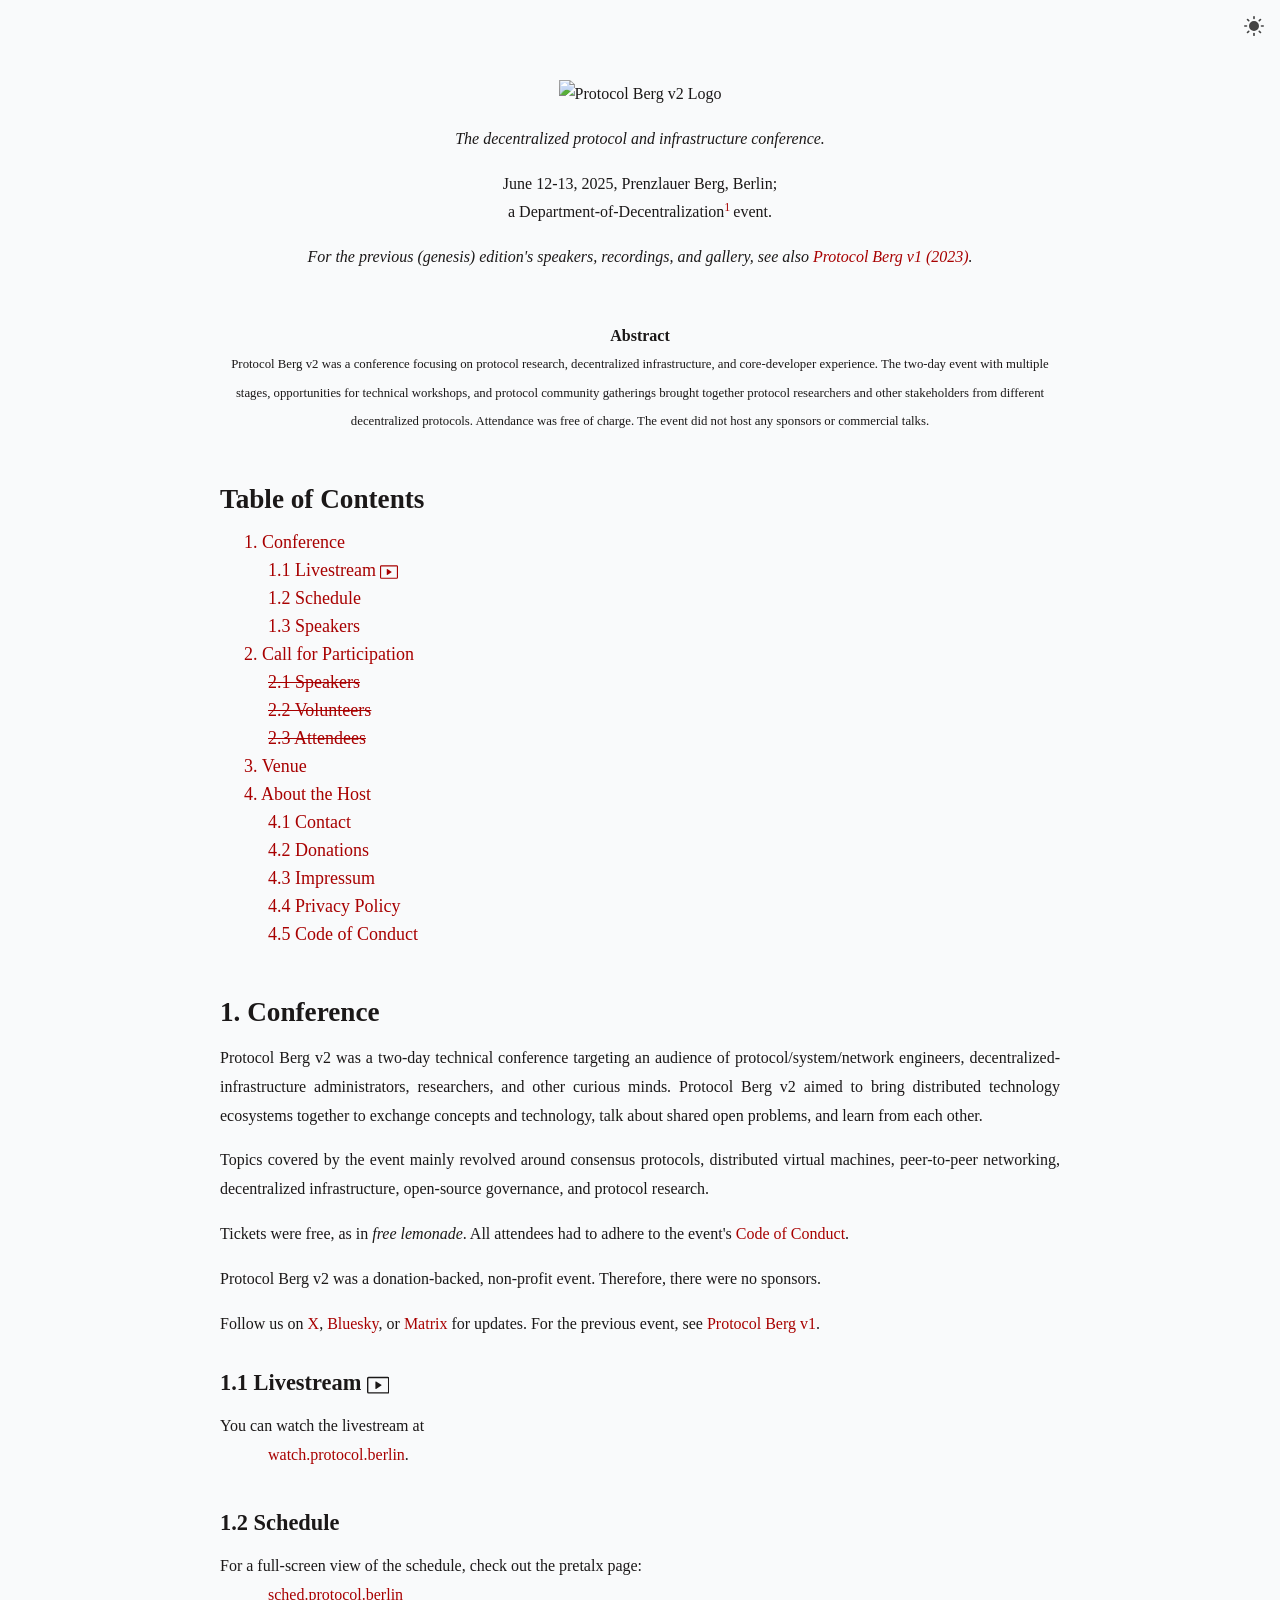
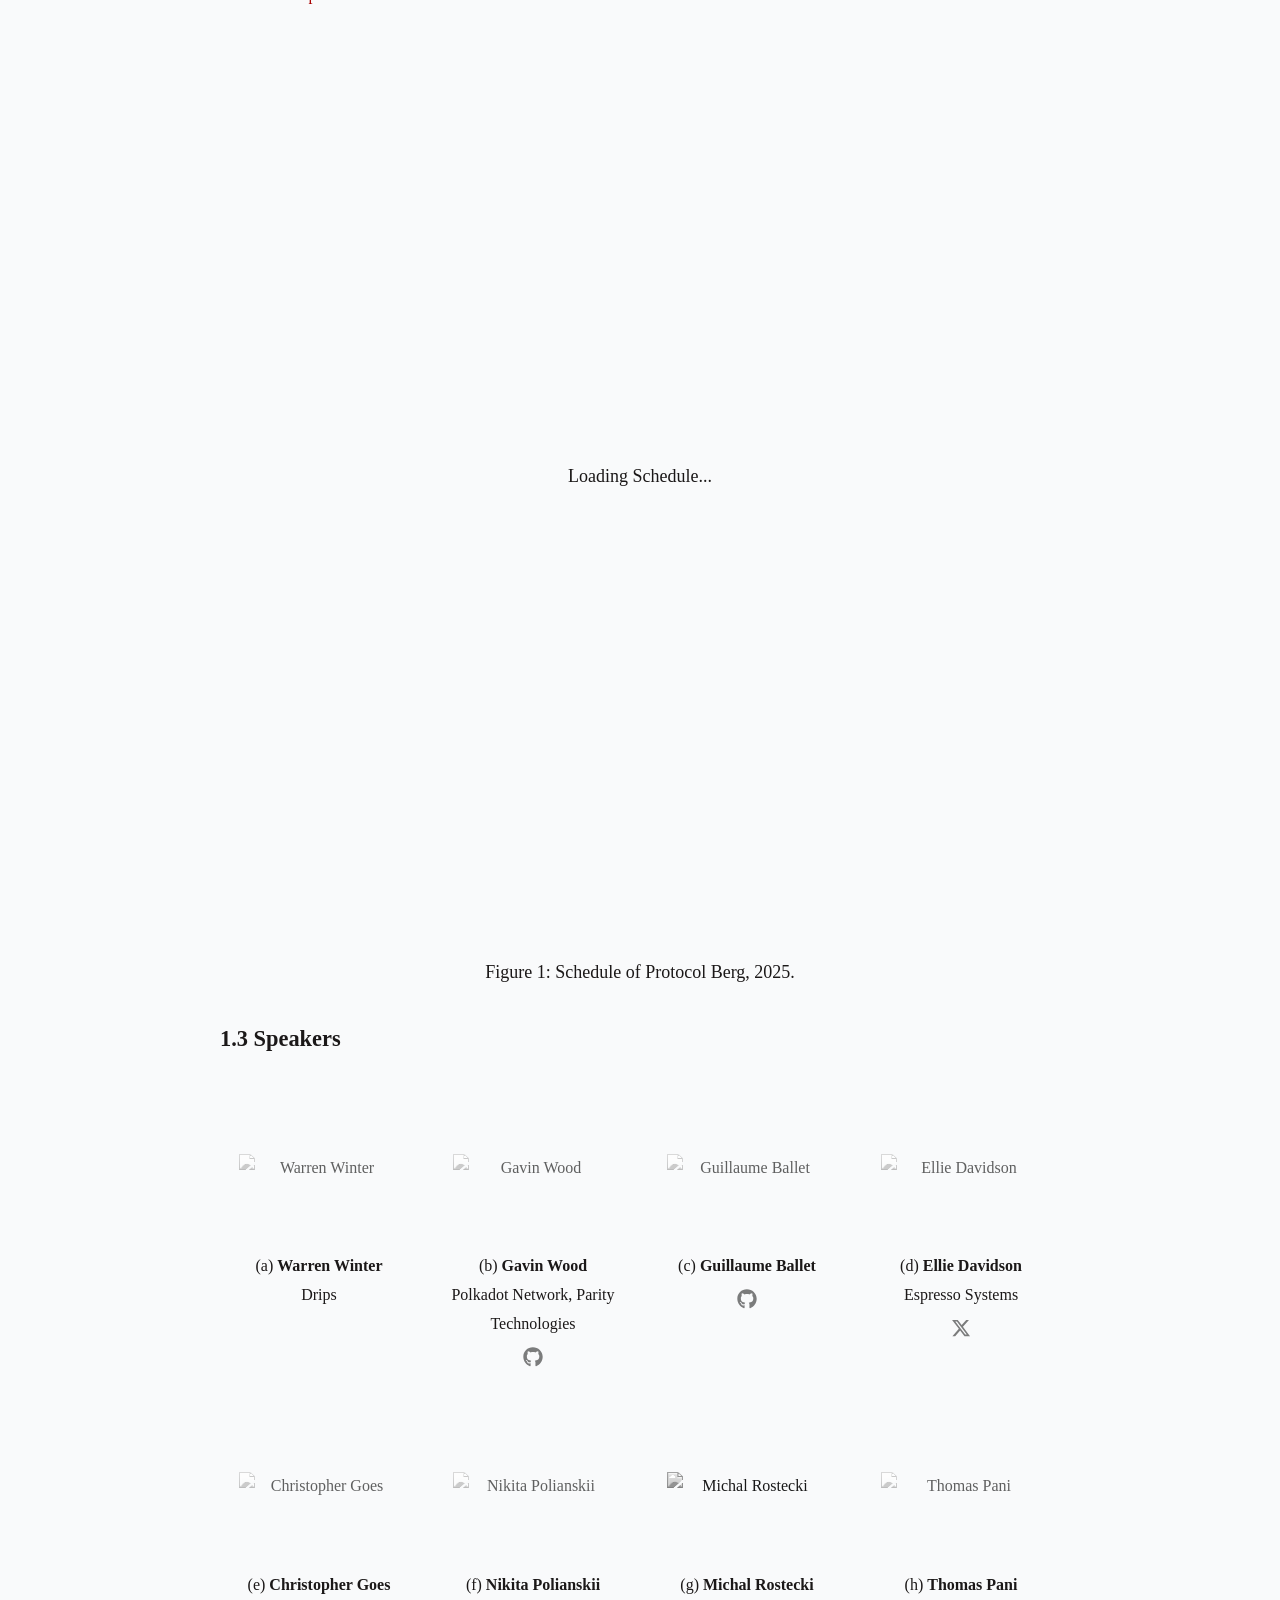
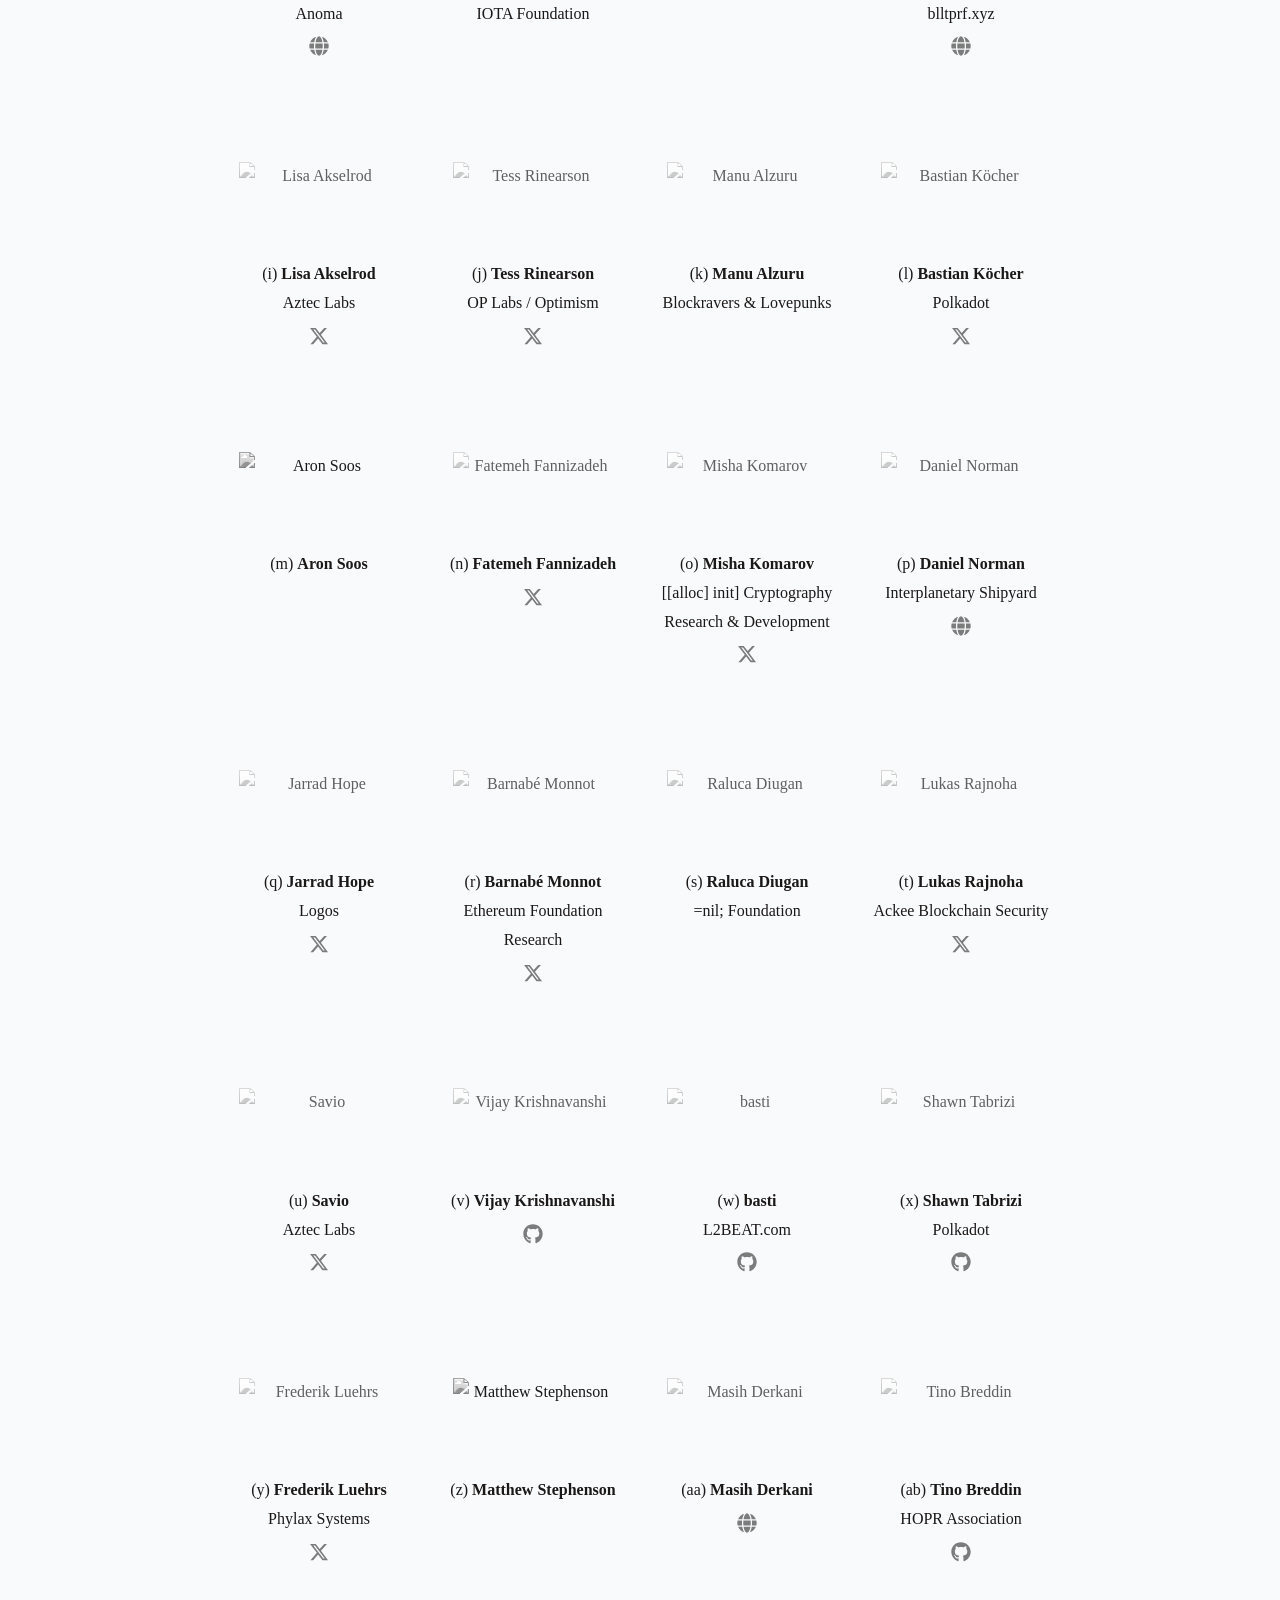
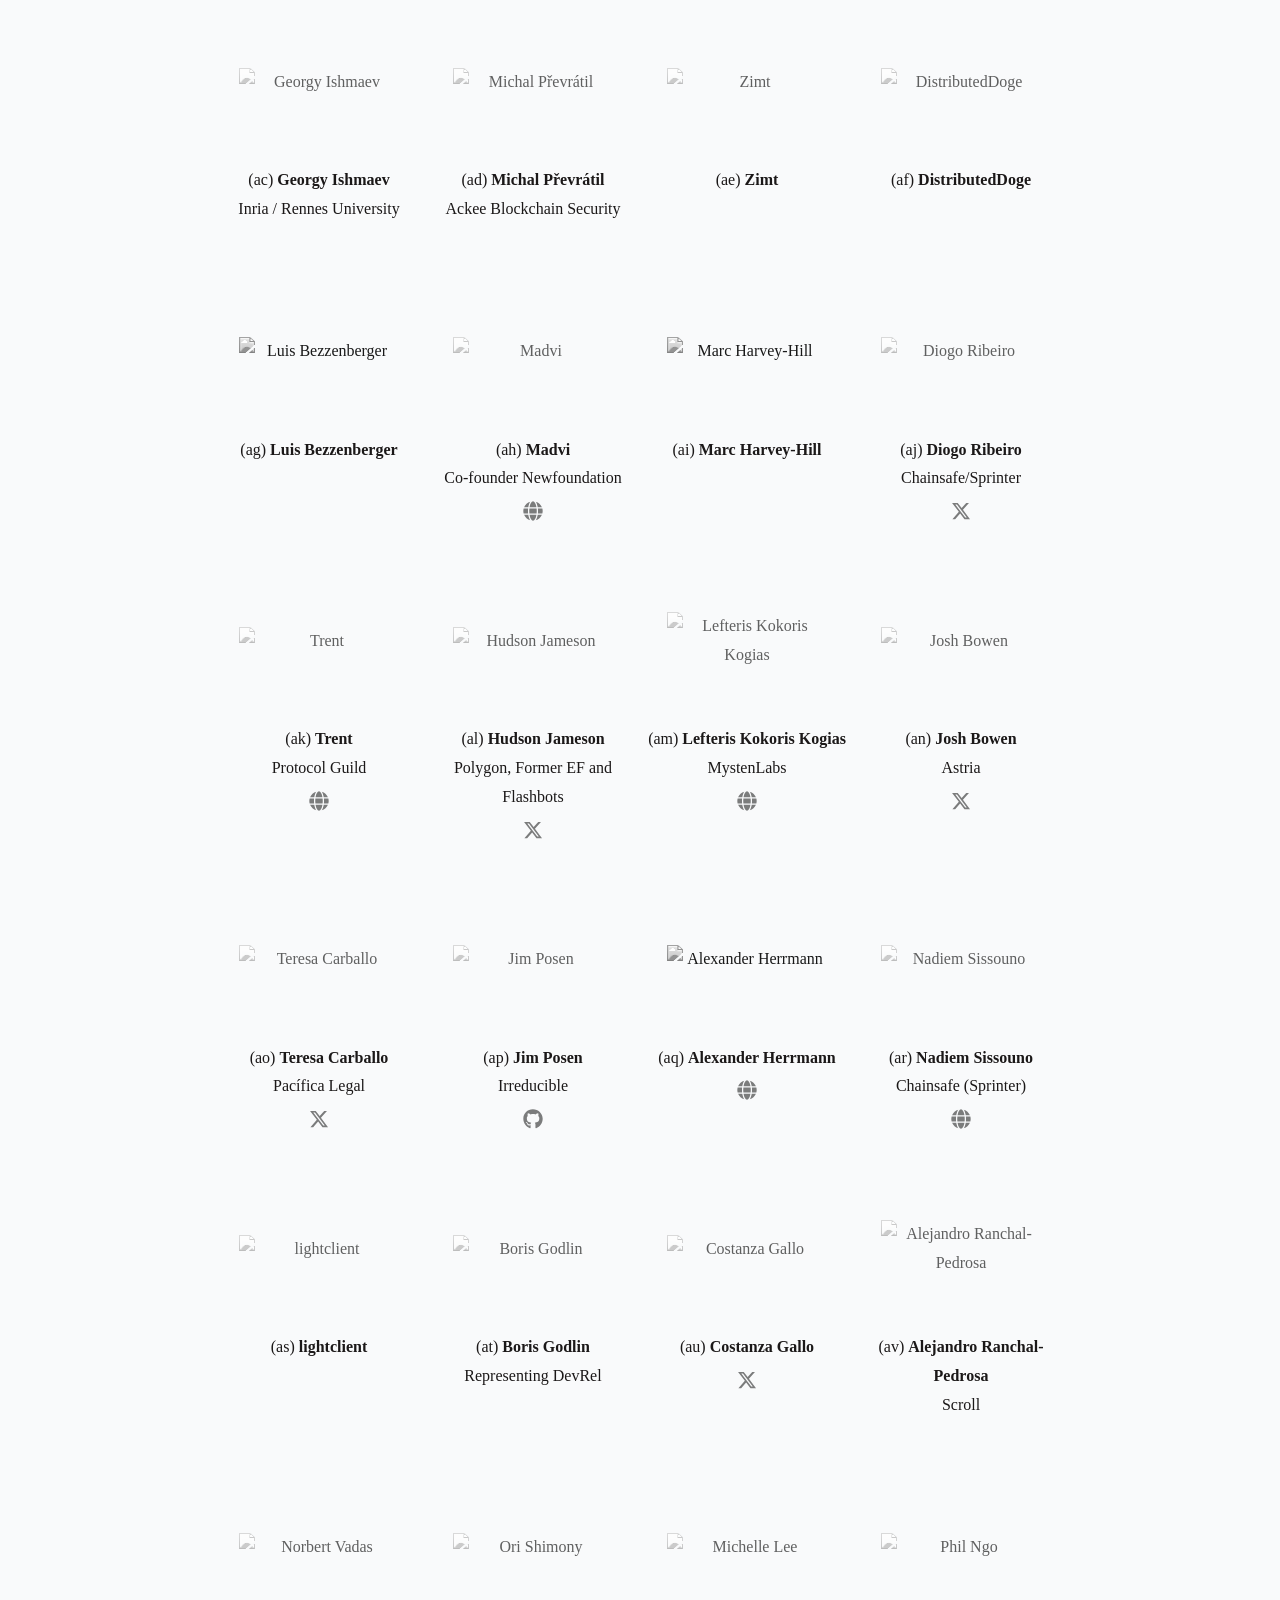
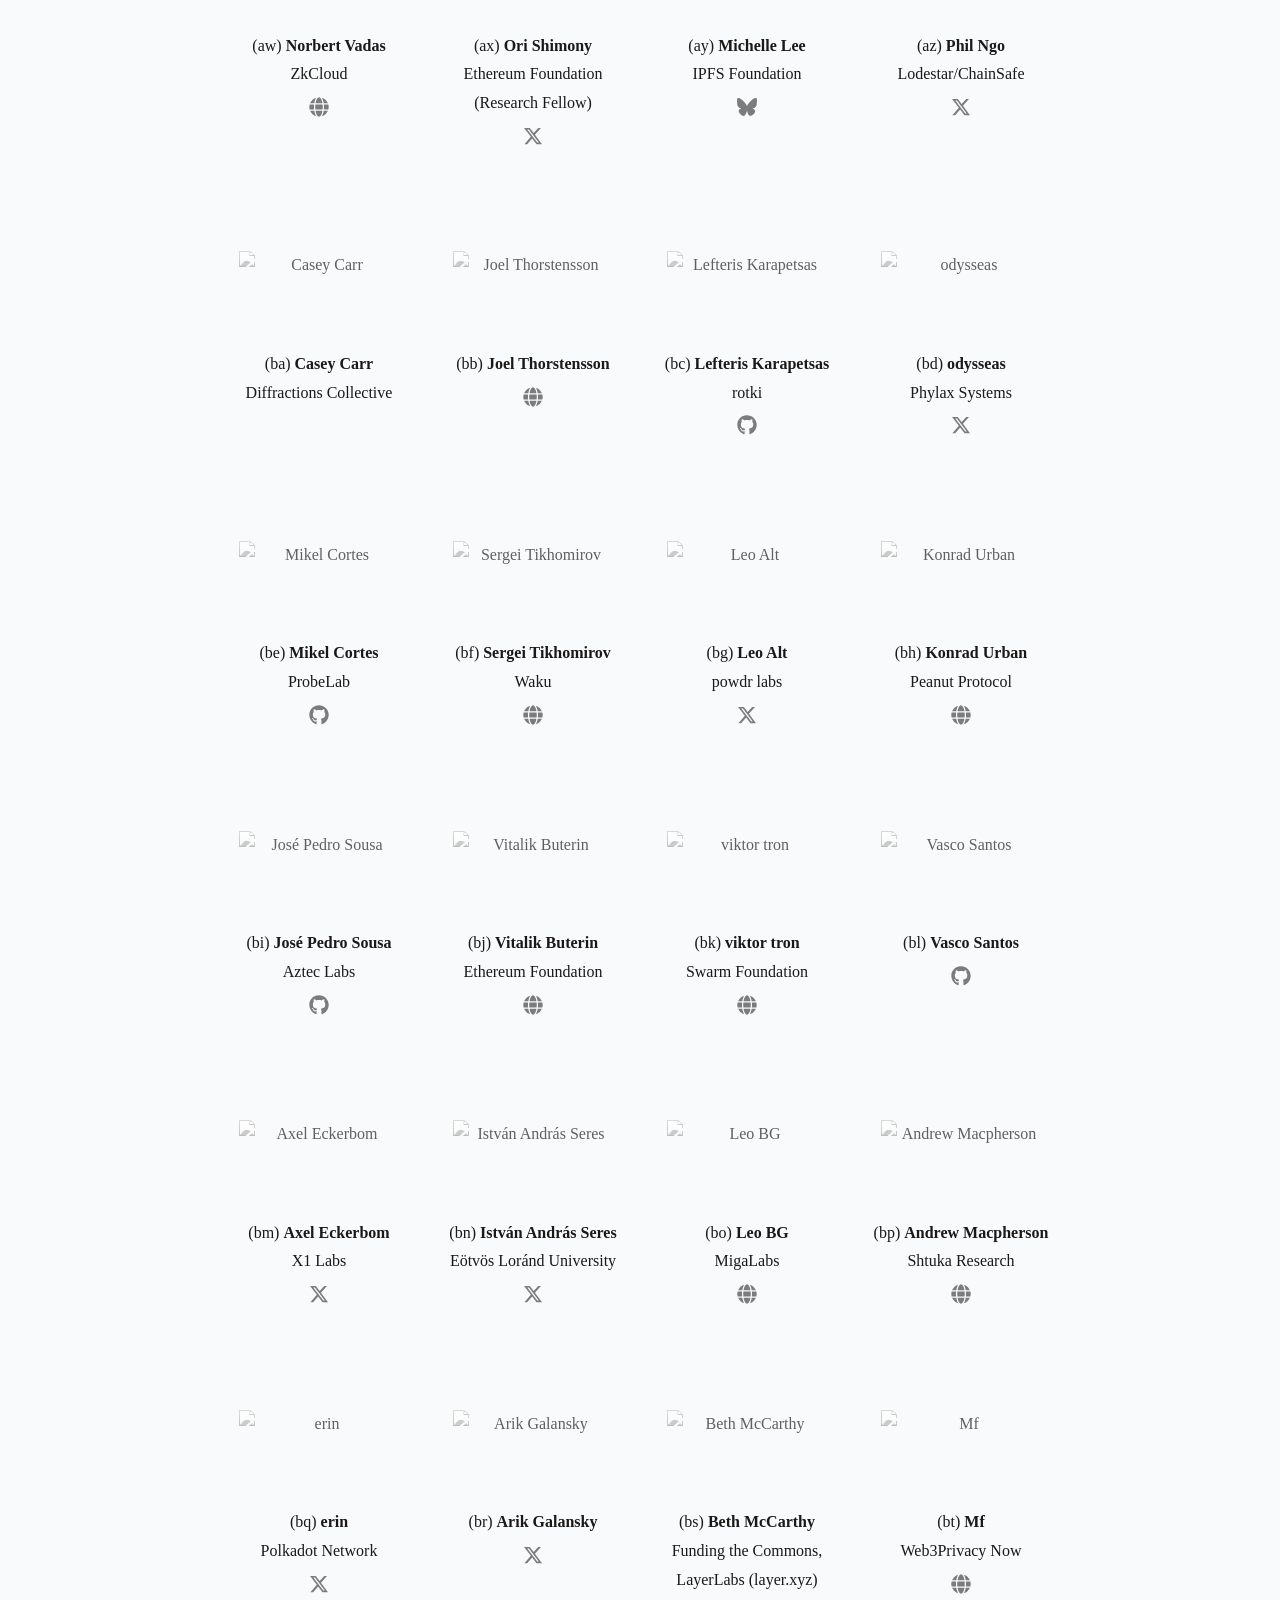
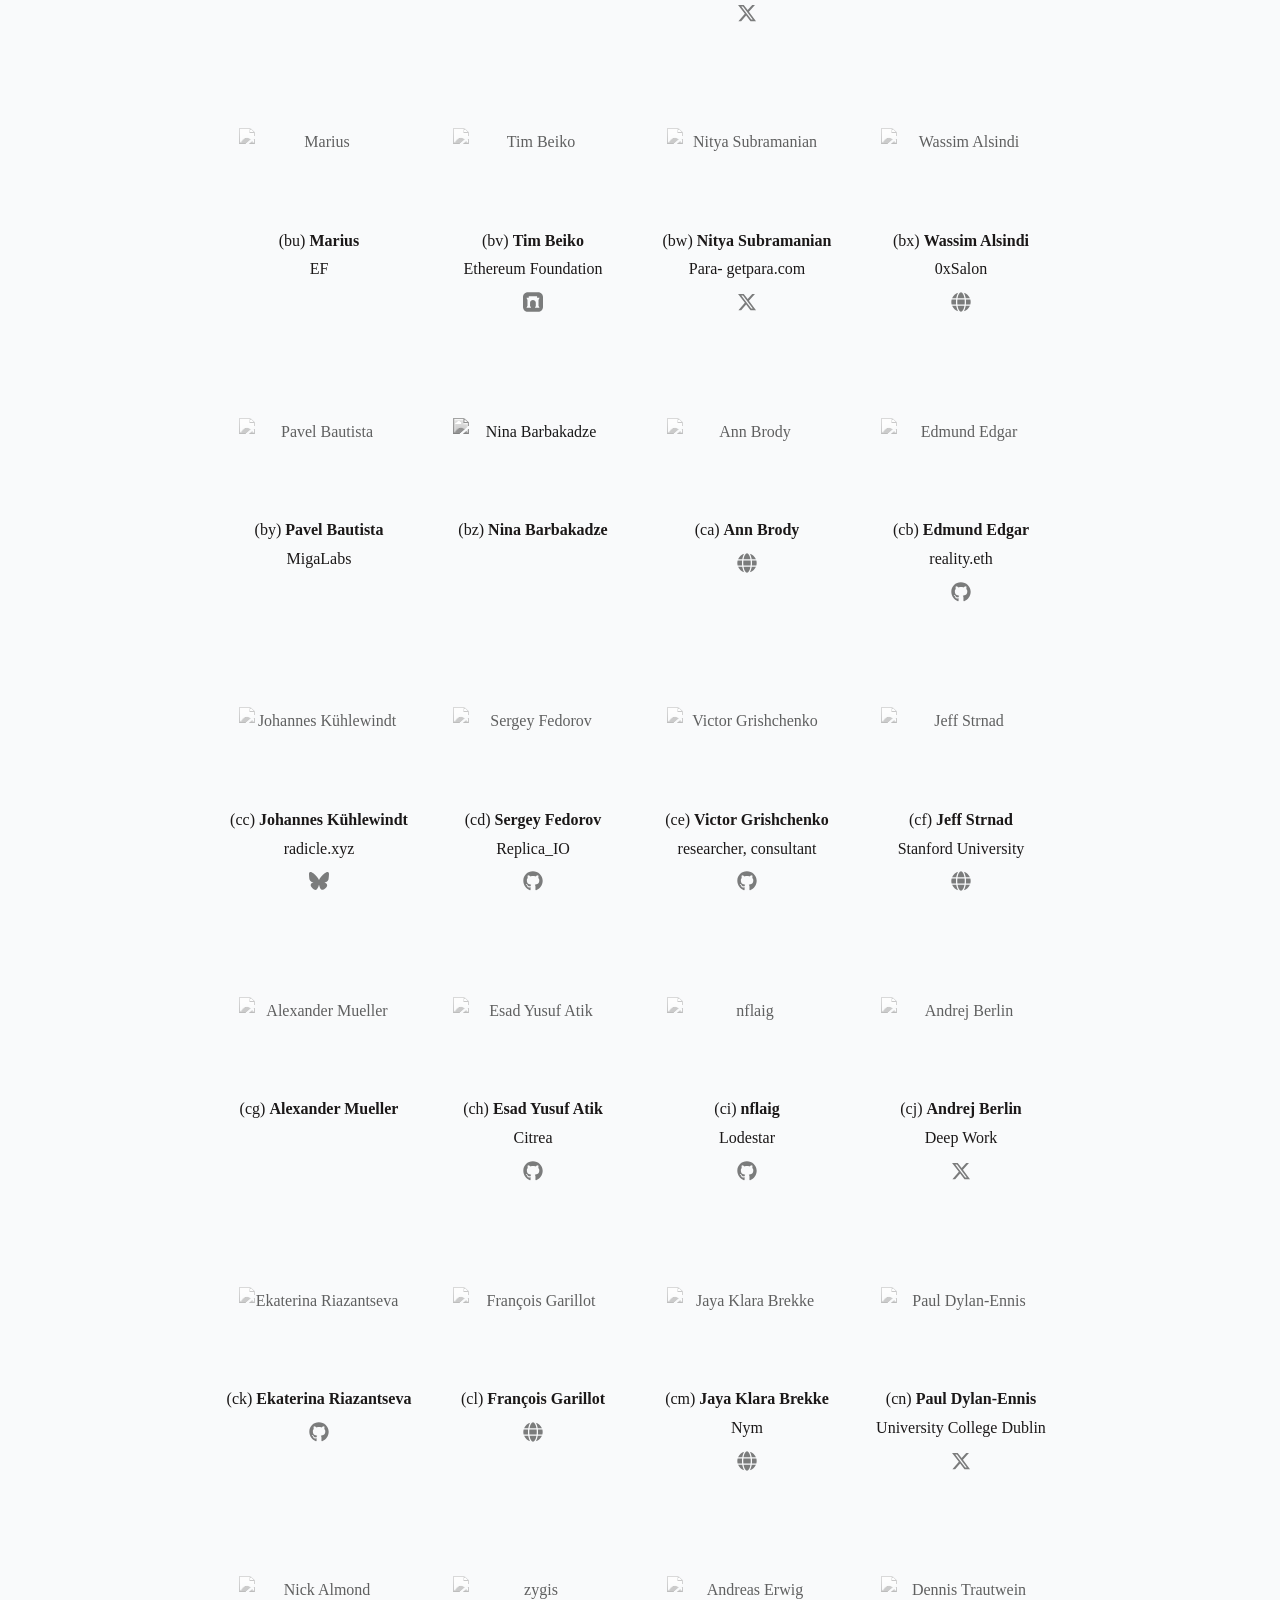
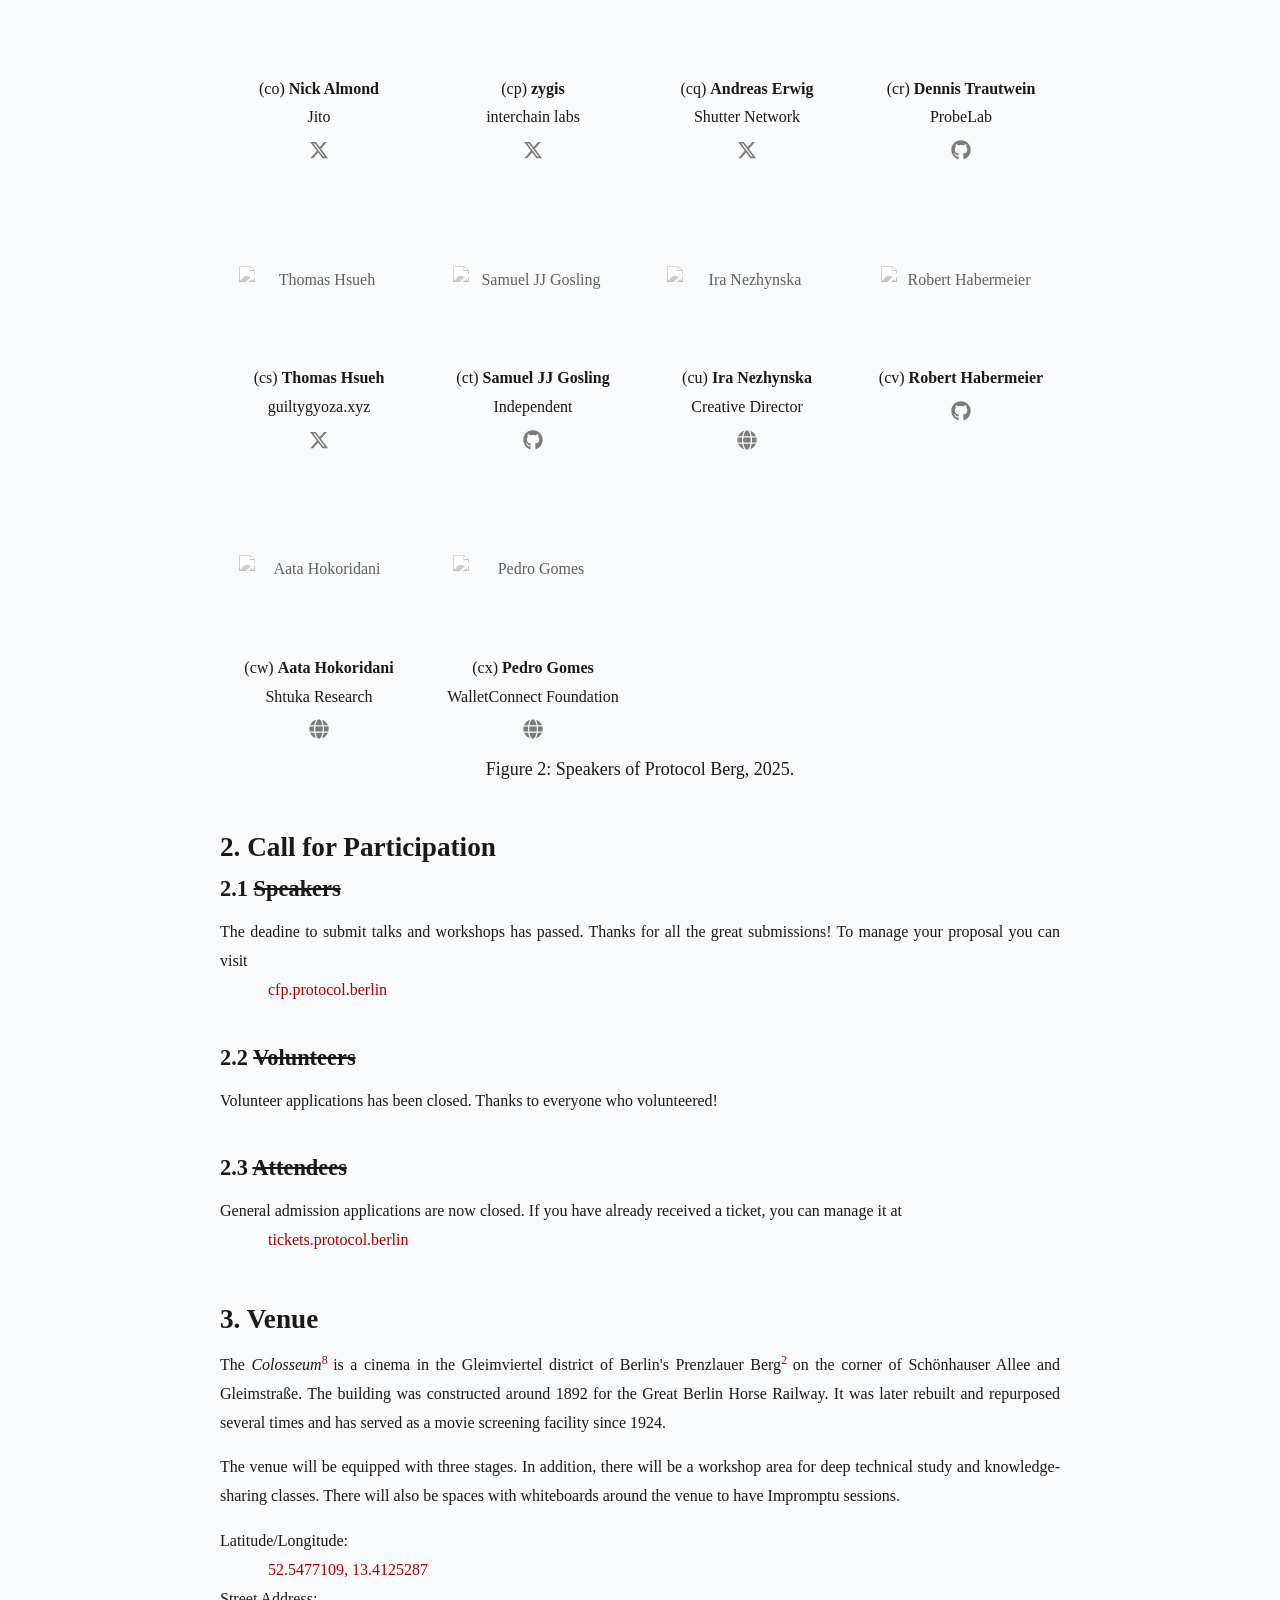
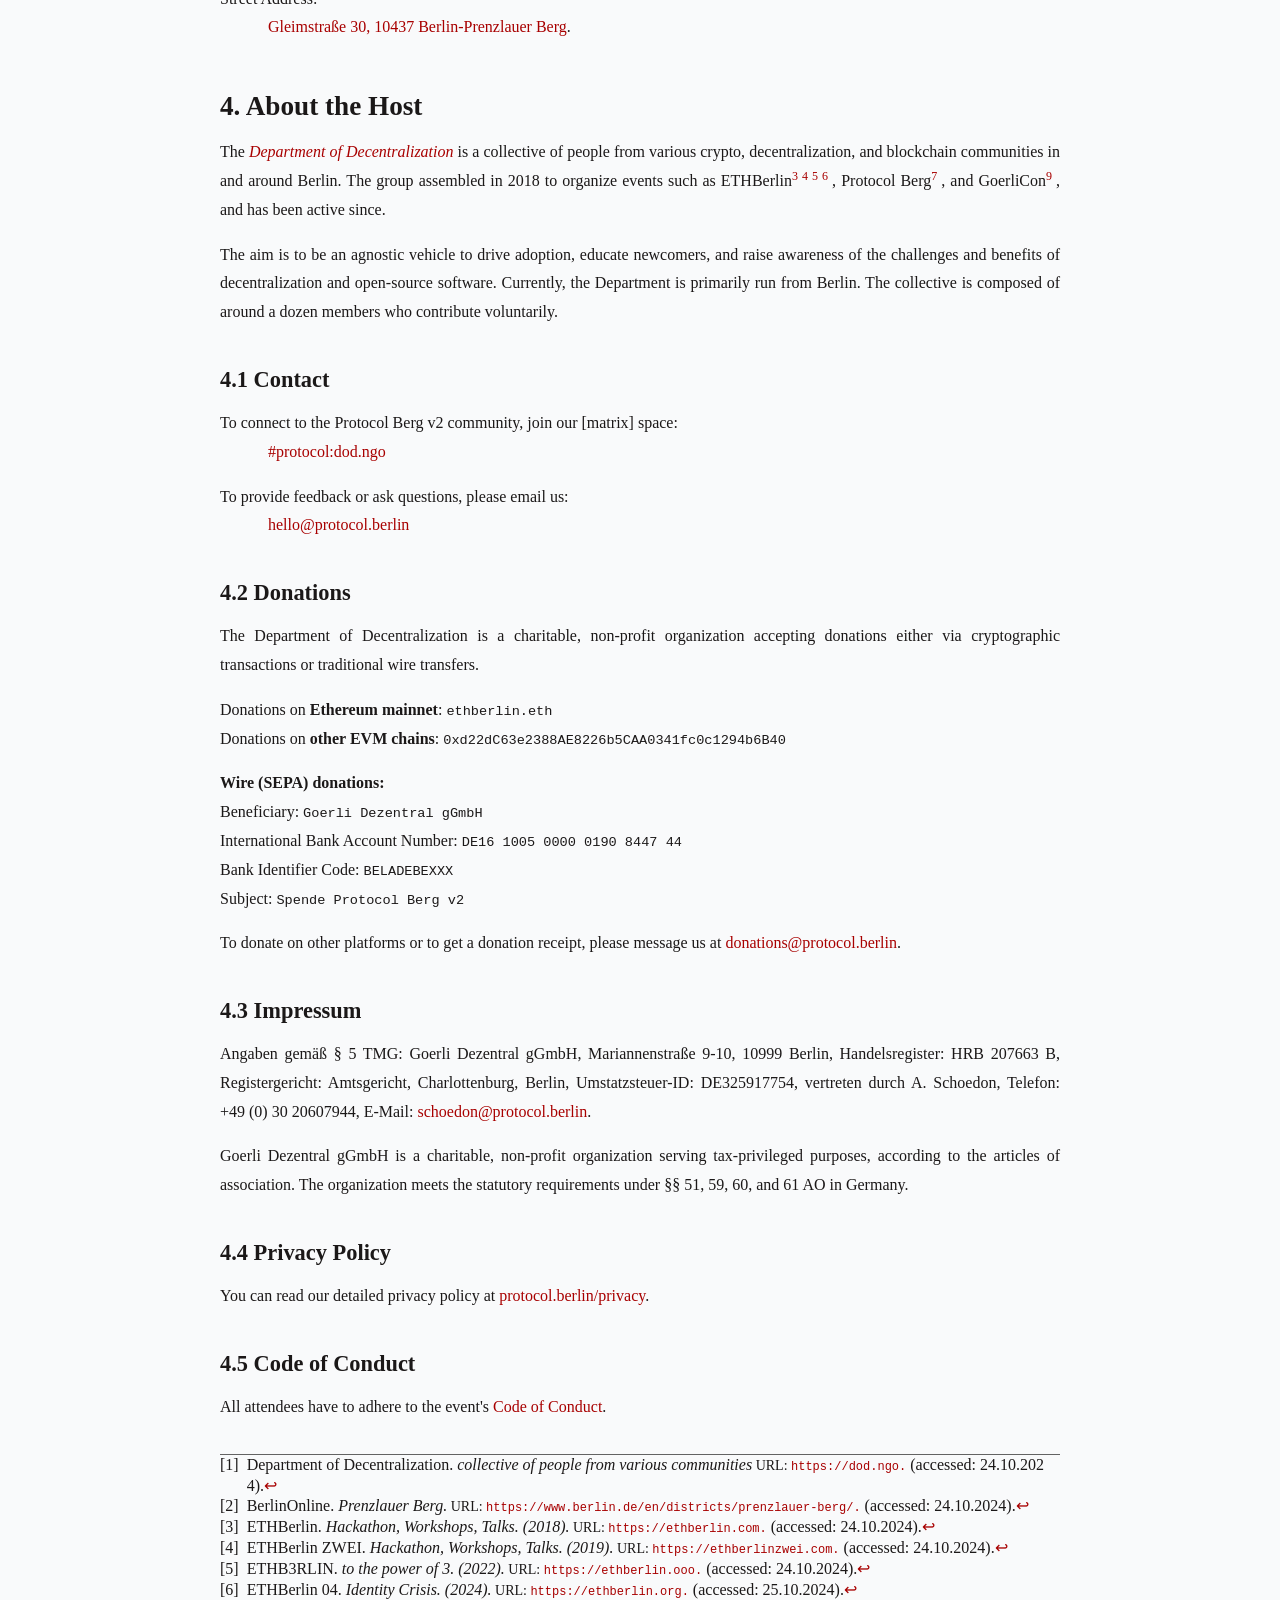
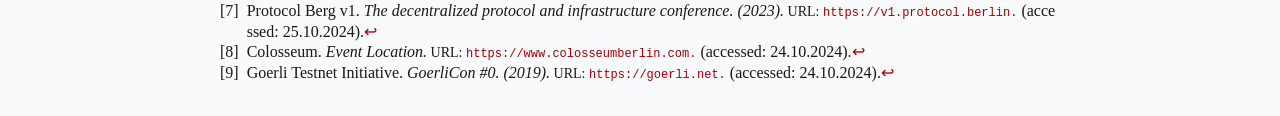
==== index.html @ 1330a0e4 "deploy: 475c8ed98dad83086e355f07fccd6ae58930b095" ====
<!DOCTYPE html><html><head><meta charSet="utf-8"/><meta http-equiv="x-ua-compatible" content="ie=edge"/><meta name="viewport" content="width=device-width, initial-scale=1, shrink-to-fit=no"/><meta name="generator" content="Gatsby 5.7.0"/><meta name="description" content="Protocol Berg is a two-day protocol and research focused technical conference taking place in Prenzlauer Berg, Berlin, on June 12-13, 2025." data-gatsby-head="true"/><meta name="image" content="https://protocol.berlin/protocol-berg-twitter.png?cache-break-2" data-gatsby-head="true"/><meta name="og:title" content="Protocol Berg - Berlin" data-gatsby-head="true"/><meta name="og:url" content="https://protocol.berlin" data-gatsby-head="true"/><meta name="og:description" content="Protocol Berg is a two-day protocol and research focused technical conference taking place in Prenzlauer Berg, Berlin, on June 12-13, 2025." data-gatsby-head="true"/><meta name="og:image" content="https://protocol.berlin/protocol-berg-twitter.png?cache-break-2" data-gatsby-head="true"/><meta name="twitter:site" content="@ETHBerlin" data-gatsby-head="true"/><meta name="twitter:card" content="summary_large_image" data-gatsby-head="true"/><meta name="twitter:creator" content="@ETHBerlin" data-gatsby-head="true"/><style data-href="/styles.b43d1f93b3dfcde48d02.css" data-identity="gatsby-global-css">*,:after,:before{--tw-border-spacing-x:0;--tw-border-spacing-y:0;--tw-translate-x:0;--tw-translate-y:0;--tw-rotate:0;--tw-skew-x:0;--tw-skew-y:0;--tw-scale-x:1;--tw-scale-y:1;--tw-pan-x: ;--tw-pan-y: ;--tw-pinch-zoom: ;--tw-scroll-snap-strictness:proximity;--tw-gradient-from-position: ;--tw-gradient-via-position: ;--tw-gradient-to-position: ;--tw-ordinal: ;--tw-slashed-zero: ;--tw-numeric-figure: ;--tw-numeric-spacing: ;--tw-numeric-fraction: ;--tw-ring-inset: ;--tw-ring-offset-width:0px;--tw-ring-offset-color:#fff;--tw-ring-color:rgba(59,130,246,.5);--tw-ring-offset-shadow:0 0 #0000;--tw-ring-shadow:0 0 #0000;--tw-shadow:0 0 #0000;--tw-shadow-colored:0 0 #0000;--tw-blur: ;--tw-brightness: ;--tw-contrast: ;--tw-grayscale: ;--tw-hue-rotate: ;--tw-invert: ;--tw-saturate: ;--tw-sepia: ;--tw-drop-shadow: ;--tw-backdrop-blur: ;--tw-backdrop-brightness: ;--tw-backdrop-contrast: ;--tw-backdrop-grayscale: ;--tw-backdrop-hue-rotate: ;--tw-backdrop-invert: ;--tw-backdrop-opacity: ;--tw-backdrop-saturate: ;--tw-backdrop-sepia: ;--tw-contain-size: ;--tw-contain-layout: ;--tw-contain-paint: ;--tw-contain-style: }::backdrop{--tw-border-spacing-x:0;--tw-border-spacing-y:0;--tw-translate-x:0;--tw-translate-y:0;--tw-rotate:0;--tw-skew-x:0;--tw-skew-y:0;--tw-scale-x:1;--tw-scale-y:1;--tw-pan-x: ;--tw-pan-y: ;--tw-pinch-zoom: ;--tw-scroll-snap-strictness:proximity;--tw-gradient-from-position: ;--tw-gradient-via-position: ;--tw-gradient-to-position: ;--tw-ordinal: ;--tw-slashed-zero: ;--tw-numeric-figure: ;--tw-numeric-spacing: ;--tw-numeric-fraction: ;--tw-ring-inset: ;--tw-ring-offset-width:0px;--tw-ring-offset-color:#fff;--tw-ring-color:rgba(59,130,246,.5);--tw-ring-offset-shadow:0 0 #0000;--tw-ring-shadow:0 0 #0000;--tw-shadow:0 0 #0000;--tw-shadow-colored:0 0 #0000;--tw-blur: ;--tw-brightness: ;--tw-contrast: ;--tw-grayscale: ;--tw-hue-rotate: ;--tw-invert: ;--tw-saturate: ;--tw-sepia: ;--tw-drop-shadow: ;--tw-backdrop-blur: ;--tw-backdrop-brightness: ;--tw-backdrop-contrast: ;--tw-backdrop-grayscale: ;--tw-backdrop-hue-rotate: ;--tw-backdrop-invert: ;--tw-backdrop-opacity: ;--tw-backdrop-saturate: ;--tw-backdrop-sepia: ;--tw-contain-size: ;--tw-contain-layout: ;--tw-contain-paint: ;--tw-contain-style: }/*
! tailwindcss v3.4.17 | MIT License | https://tailwindcss.com
*/*,:after,:before{border:0 solid #e5e7eb}:after,:before{--tw-content:""}:host,html{-webkit-text-size-adjust:100%;font-feature-settings:normal;-webkit-tap-highlight-color:transparent;font-family:ui-sans-serif,system-ui,sans-serif,Apple Color Emoji,Segoe UI Emoji,Segoe UI Symbol,Noto Color Emoji;font-variation-settings:normal;line-height:1.5;-moz-tab-size:4;-o-tab-size:4;tab-size:4}body{line-height:inherit;margin:0}hr{border-top-width:1px;color:inherit;height:0}abbr:where([title]){-webkit-text-decoration:underline dotted;text-decoration:underline dotted}h1,h2,h3,h4,h5,h6{font-size:inherit;font-weight:inherit}a{color:inherit;text-decoration:inherit}b,strong{font-weight:bolder}code,kbd,pre,samp{font-feature-settings:normal;font-family:ui-monospace,SFMono-Regular,Menlo,Monaco,Consolas,Liberation Mono,Courier New,monospace;font-size:1em;font-variation-settings:normal}small{font-size:80%}sub,sup{font-size:75%;line-height:0;position:relative;vertical-align:baseline}sub{bottom:-.25em}sup{top:-.5em}table{border-color:inherit;text-indent:0}button,input,optgroup,select,textarea{font-feature-settings:inherit;color:inherit;font-family:inherit;font-size:100%;font-variation-settings:inherit;font-weight:inherit;letter-spacing:inherit;line-height:inherit;margin:0;padding:0}button,select{text-transform:none}button,input:where([type=button]),input:where([type=reset]),input:where([type=submit]){-webkit-appearance:button;background-color:transparent;background-image:none}:-moz-focusring{outline:auto}:-moz-ui-invalid{box-shadow:none}progress{vertical-align:baseline}::-webkit-inner-spin-button,::-webkit-outer-spin-button{height:auto}[type=search]{-webkit-appearance:textfield;outline-offset:-2px}::-webkit-search-decoration{-webkit-appearance:none}::-webkit-file-upload-button{-webkit-appearance:button;font:inherit}summary{display:list-item}blockquote,dd,dl,figure,h1,h2,h3,h4,h5,h6,hr,p,pre{margin:0}fieldset{margin:0}fieldset,legend{padding:0}menu,ol,ul{list-style:none;margin:0;padding:0}dialog{padding:0}textarea{resize:vertical}input::-moz-placeholder,textarea::-moz-placeholder{color:#9ca3af;opacity:1}input::placeholder,textarea::placeholder{color:#9ca3af;opacity:1}[role=button],button{cursor:pointer}:disabled{cursor:default}audio,canvas,embed,iframe,img,object,svg,video{display:block;vertical-align:middle}img,video{height:auto;max-width:100%}[hidden]:where(:not([hidden=until-found])){display:none}.fixed{position:fixed}.absolute{position:absolute}.relative{position:relative}.sticky{position:sticky}.bottom-1{bottom:.25rem}.left-0{left:0}.right-0{right:0}.right-1{right:.25rem}.right-4{right:1rem}.top-0{top:0}.top-4{top:1rem}.z-10{z-index:10}.z-20{z-index:20}.z-40{z-index:40}.mx-2{margin-left:.5rem;margin-right:.5rem}.mx-auto{margin-left:auto;margin-right:auto}.my-12{margin-bottom:3rem;margin-top:3rem}.my-24{margin-bottom:6rem;margin-top:6rem}.mb-2{margin-bottom:.5rem}.mb-4{margin-bottom:1rem}.ml-12{margin-left:3rem}.mr-2{margin-right:.5rem}.mt-1{margin-top:.25rem}.mt-2{margin-top:.5rem}.mt-4{margin-top:1rem}.mt-6{margin-top:1.5rem}.mt-8{margin-top:2rem}.box-border{box-sizing:border-box}.line-clamp-2{-webkit-box-orient:vertical;-webkit-line-clamp:2;display:-webkit-box;overflow:hidden}.inline-block{display:inline-block}.flex{display:flex}.grid{display:grid}.h-40{height:10rem}.h-5{height:1.25rem}.h-\[900px\]{height:900px}.h-auto{height:auto}.h-full{height:100%}.max-h-\[250px\]{max-height:250px}.max-h-\[900px\]{max-height:900px}.max-h-full{max-height:100%}.max-h-screen{max-height:100vh}.w-40{width:10rem}.w-48{width:12rem}.w-5{width:1.25rem}.w-full{width:100%}.min-w-\[250px\]{min-width:250px}.max-w-\[600px\]{max-width:600px}.max-w-full{max-width:100%}.max-w-xs{max-width:20rem}@keyframes bounce{0%,to{animation-timing-function:cubic-bezier(.8,0,1,1);transform:translateY(-25%)}50%{animation-timing-function:cubic-bezier(0,0,.2,1);transform:none}}.animate-bounce{animation:bounce 1s infinite}@keyframes ping{75%,to{opacity:0;transform:scale(2)}}.animate-ping{animation:ping 1s cubic-bezier(0,0,.2,1) infinite}.cursor-pointer{cursor:pointer}.list-decimal{list-style-type:decimal}.list-disc{list-style-type:disc}.grid-cols-2{grid-template-columns:repeat(2,minmax(0,1fr))}.flex-row{flex-direction:row}.flex-col{flex-direction:column}.flex-wrap{flex-wrap:wrap}.items-start{align-items:flex-start}.items-end{align-items:flex-end}.items-center{align-items:center}.justify-center{justify-content:center}.justify-between{justify-content:space-between}.gap-1{gap:.25rem}.gap-4{gap:1rem}.space-y-2>:not([hidden])~:not([hidden]){--tw-space-y-reverse:0;margin-bottom:calc(.5rem*var(--tw-space-y-reverse));margin-top:calc(.5rem*(1 - var(--tw-space-y-reverse)))}.overflow-auto{overflow:auto}.overflow-clip{overflow:clip}.break-all{word-break:break-all}.rounded{border-radius:.25rem}.rounded-md{border-radius:.375rem}.border{border-width:1px}.border-b{border-bottom-width:1px}.border-b-2{border-bottom-width:2px}.border-gray-100{--tw-border-opacity:1;border-color:rgb(243 244 246/var(--tw-border-opacity,1))}.border-gray-300{--tw-border-opacity:1;border-color:rgb(209 213 219/var(--tw-border-opacity,1))}.border-gray-700{--tw-border-opacity:1;border-color:rgb(55 65 81/var(--tw-border-opacity,1))}.border-red-400{--tw-border-opacity:1;border-color:rgb(248 113 113/var(--tw-border-opacity,1))}.bg-\[\#b3e2cd\]{--tw-bg-opacity:1;background-color:rgb(179 226 205/var(--tw-bg-opacity,1))}.bg-\[\#cbd5e8\]{--tw-bg-opacity:1;background-color:rgb(203 213 232/var(--tw-bg-opacity,1))}.bg-\[\#e0e0e0\]{--tw-bg-opacity:1;background-color:rgb(224 224 224/var(--tw-bg-opacity,1))}.bg-\[\#e6f5c9\]{--tw-bg-opacity:1;background-color:rgb(230 245 201/var(--tw-bg-opacity,1))}.bg-\[\#f4cae4\]{--tw-bg-opacity:1;background-color:rgb(244 202 228/var(--tw-bg-opacity,1))}.bg-\[\#fdcdac\]{--tw-bg-opacity:1;background-color:rgb(253 205 172/var(--tw-bg-opacity,1))}.bg-\[\#fff2ae\]{--tw-bg-opacity:1;background-color:rgb(255 242 174/var(--tw-bg-opacity,1))}.bg-\[hsl\(0\2c 0\%\2c 10\%\)\]{--tw-bg-opacity:1;background-color:hsl(0 0% 10%/var(--tw-bg-opacity,1))}.bg-\[hsl\(0\2c 0\%\2c 30\%\)\]{--tw-bg-opacity:1;background-color:hsl(0 0% 30%/var(--tw-bg-opacity,1))}.bg-gray-100{--tw-bg-opacity:1;background-color:rgb(243 244 246/var(--tw-bg-opacity,1))}.bg-gray-200{--tw-bg-opacity:1;background-color:rgb(229 231 235/var(--tw-bg-opacity,1))}.bg-gray-700{--tw-bg-opacity:1;background-color:rgb(55 65 81/var(--tw-bg-opacity,1))}.bg-red-400{--tw-bg-opacity:1;background-color:rgb(248 113 113/var(--tw-bg-opacity,1))}.bg-red-800{--tw-bg-opacity:1;background-color:rgb(153 27 27/var(--tw-bg-opacity,1))}.bg-sky-300{--tw-bg-opacity:1;background-color:rgb(125 211 252/var(--tw-bg-opacity,1))}.bg-slate-100{--tw-bg-opacity:1;background-color:rgb(241 245 249/var(--tw-bg-opacity,1))}.object-contain{-o-object-fit:contain;object-fit:contain}.p-8{padding:2rem}.px-1{padding-left:.25rem;padding-right:.25rem}.px-2{padding-left:.5rem;padding-right:.5rem}.px-3{padding-left:.75rem;padding-right:.75rem}.px-4{padding-left:1rem;padding-right:1rem}.py-1{padding-bottom:.25rem;padding-top:.25rem}.py-2{padding-bottom:.5rem;padding-top:.5rem}.py-4{padding-bottom:1rem;padding-top:1rem}.py-8{padding-bottom:2rem;padding-top:2rem}.pl-6{padding-left:1.5rem}.pt-1{padding-top:.25rem}.text-center{text-align:center}.text-justify{text-align:justify}.font-mono{font-family:ui-monospace,SFMono-Regular,Menlo,Monaco,Consolas,Liberation Mono,Courier New,monospace}.text-\[0\.45rem\]{font-size:.45rem}.text-\[0\.6rem\]{font-size:.6rem}.text-\[0\.75rem\]{font-size:.75rem}.text-\[0\.7rem\]{font-size:.7rem}.text-\[0\.85rem\]{font-size:.85rem}.text-base{font-size:1rem;line-height:1.5rem}.text-lg{font-size:1.125rem;line-height:1.75rem}.text-sm{font-size:.875rem;line-height:1.25rem}.text-xs{font-size:.75rem;line-height:1rem}.font-bold{font-weight:700}.italic{font-style:italic}.leading-4{line-height:1rem}.leading-5{line-height:1.25rem}.text-black{--tw-text-opacity:1;color:rgb(0 0 0/var(--tw-text-opacity,1))}.text-blue-800{--tw-text-opacity:1;color:rgb(30 64 175/var(--tw-text-opacity,1))}.text-gray-200{--tw-text-opacity:1;color:rgb(229 231 235/var(--tw-text-opacity,1))}.text-gray-300{--tw-text-opacity:1;color:rgb(209 213 219/var(--tw-text-opacity,1))}.text-gray-700{--tw-text-opacity:1;color:rgb(55 65 81/var(--tw-text-opacity,1))}.text-gray-800{--tw-text-opacity:1;color:rgb(31 41 55/var(--tw-text-opacity,1))}.text-gray-900{--tw-text-opacity:1;color:rgb(17 24 39/var(--tw-text-opacity,1))}.text-green-800{--tw-text-opacity:1;color:rgb(22 101 52/var(--tw-text-opacity,1))}.text-orange-800{--tw-text-opacity:1;color:rgb(154 52 18/var(--tw-text-opacity,1))}.text-purple-800{--tw-text-opacity:1;color:rgb(107 33 168/var(--tw-text-opacity,1))}.text-red-400{--tw-text-opacity:1;color:rgb(248 113 113/var(--tw-text-opacity,1))}.text-teal-800{--tw-text-opacity:1;color:rgb(17 94 89/var(--tw-text-opacity,1))}.text-white{--tw-text-opacity:1;color:rgb(255 255 255/var(--tw-text-opacity,1))}.text-yellow-800{--tw-text-opacity:1;color:rgb(133 77 14/var(--tw-text-opacity,1))}.opacity-50{opacity:.5}.opacity-60{opacity:.6}.opacity-70{opacity:.7}.shadow-lg{--tw-shadow:0 10px 15px -3px rgba(0,0,0,.1),0 4px 6px -4px rgba(0,0,0,.1);--tw-shadow-colored:0 10px 15px -3px var(--tw-shadow-color),0 4px 6px -4px var(--tw-shadow-color)}.shadow-lg,.shadow-md{box-shadow:var(--tw-ring-offset-shadow,0 0 #0000),var(--tw-ring-shadow,0 0 #0000),var(--tw-shadow)}.shadow-md{--tw-shadow:0 4px 6px -1px rgba(0,0,0,.1),0 2px 4px -2px rgba(0,0,0,.1);--tw-shadow-colored:0 4px 6px -1px var(--tw-shadow-color),0 2px 4px -2px var(--tw-shadow-color)}.brightness-125{--tw-brightness:brightness(1.25)}.brightness-125,.contrast-100{filter:var(--tw-blur) var(--tw-brightness) var(--tw-contrast) var(--tw-grayscale) var(--tw-hue-rotate) var(--tw-invert) var(--tw-saturate) var(--tw-sepia) var(--tw-drop-shadow)}.contrast-100{--tw-contrast:contrast(1)}.grayscale{--tw-grayscale:grayscale(100%)}.grayscale,.invert{filter:var(--tw-blur) var(--tw-brightness) var(--tw-contrast) var(--tw-grayscale) var(--tw-hue-rotate) var(--tw-invert) var(--tw-saturate) var(--tw-sepia) var(--tw-drop-shadow)}.invert{--tw-invert:invert(100%)}.filter{filter:var(--tw-blur) var(--tw-brightness) var(--tw-contrast) var(--tw-grayscale) var(--tw-hue-rotate) var(--tw-invert) var(--tw-saturate) var(--tw-sepia) var(--tw-drop-shadow)}.transition-all{transition-duration:.15s;transition-property:all;transition-timing-function:cubic-bezier(.4,0,.2,1)}.duration-200{transition-duration:.2s}.ease-in-out{transition-timing-function:cubic-bezier(.4,0,.2,1)}body{max-width:55rem!important}.hover\:bg-gray-300:hover{--tw-bg-opacity:1;background-color:rgb(209 213 219/var(--tw-bg-opacity,1))}.hover\:bg-gray-600:hover{--tw-bg-opacity:1;background-color:rgb(75 85 99/var(--tw-bg-opacity,1))}.hover\:bg-red-700:hover{--tw-bg-opacity:1;background-color:rgb(185 28 28/var(--tw-bg-opacity,1))}.hover\:opacity-100:hover{opacity:1}.hover\:opacity-80:hover{opacity:.8}.hover\:opacity-90:hover{opacity:.9}@media (min-width:640px){.sm\:w-auto{width:auto}.sm\:flex-row{flex-direction:row}.sm\:space-x-4>:not([hidden])~:not([hidden]){--tw-space-x-reverse:0;margin-left:calc(1rem*(1 - var(--tw-space-x-reverse)));margin-right:calc(1rem*var(--tw-space-x-reverse))}.sm\:space-y-0>:not([hidden])~:not([hidden]){--tw-space-y-reverse:0;margin-bottom:calc(0px*var(--tw-space-y-reverse));margin-top:calc(0px*(1 - var(--tw-space-y-reverse)))}.sm\:px-2{padding-left:.5rem;padding-right:.5rem}.sm\:pt-2{padding-top:.5rem}.sm\:text-xs{font-size:.75rem;line-height:1rem}}@media (min-width:768px){.md\:grid-cols-3{grid-template-columns:repeat(3,minmax(0,1fr))}.md\:px-16{padding-left:4rem;padding-right:4rem}.md\:text-base{font-size:1rem;line-height:1.5rem}}@media (min-width:1024px){.lg\:grid-cols-4{grid-template-columns:repeat(4,minmax(0,1fr))}.lg\:px-32{padding-left:8rem;padding-right:8rem}}@media (min-width:1280px){.xl\:px-48{padding-left:12rem;padding-right:12rem}}

/*!
 * LaTeX.css (https://latex.now.sh/)
 *
 * Source: https://github.com/vincentdoerig/latex-css
 * Licensed under MIT (https://github.com/vincentdoerig/latex-css/blob/master/LICENSE)
*/@font-face{font-display:swap;font-family:Latin Modern;font-style:normal;font-weight:400;src:url(/static/LM-regular-fecdf157fc036b7f93a4ba6de4edd710.woff2) format("woff2"),url(/static/LM-regular-2ab644f0b784e7bbe8168a94cdc4c9fc.woff) format("woff"),url(/static/LM-regular-fe8b14efb99b8c8acbba7f445c48ae4b.ttf) format("truetype")}@font-face{font-display:swap;font-family:Latin Modern;font-style:italic;font-weight:400;src:url(/static/LM-italic-af06a120815d8ea7ee8c47df959ab812.woff2) format("woff2"),url(/static/LM-italic-a0ef6765323e7e13c0cb0190178fd6f4.woff) format("woff"),url(/static/LM-italic-c0c56f0dddca5dd537ac4f7eedc02226.ttf) format("truetype")}@font-face{font-display:swap;font-family:Latin Modern;font-style:normal;font-weight:700;src:url(/static/LM-bold-fe6484d55336977fade524beb5b5c1d5.woff2) format("woff2"),url(/static/LM-bold-a96a275deaaeeb51dfa7096c0f44bf60.woff) format("woff"),url(/static/LM-bold-5687e29706eb0d0cd86d69a85b480ba3.ttf) format("truetype")}@font-face{font-display:swap;font-family:Latin Modern;font-style:italic;font-weight:700;src:url(/static/LM-bold-italic-36cdfa3c5b8c5828afa67c61cc21ddfc.woff2) format("woff2"),url(/static/LM-bold-italic-7c4a2d69901984e5d61c758c00a11a68.woff) format("woff"),url(/static/LM-bold-italic-fa82fba5617a588466b676c55e397910.ttf) format("truetype")}@font-face{font-display:swap;font-family:Libertinus;font-style:normal;font-weight:400;src:url(/static/Libertinus-regular-bb4557fc1f4fa3dcd1e0dffd8e8c2ae7.woff2) format("woff2")}@font-face{font-display:swap;font-family:Libertinus;font-style:italic;font-weight:400;src:url(/static/Libertinus-italic-14b5589e45197c291768fcf9cda1ead4.woff2) format("woff2")}@font-face{font-display:swap;font-family:Libertinus;font-style:normal;font-weight:700;src:url(/static/Libertinus-bold-a0b7e24dcb8877f17e086fcf0584b022.woff2) format("woff2")}@font-face{font-display:swap;font-family:Libertinus;font-style:italic;font-weight:700;src:url(/static/Libertinus-bold-italic-81b1c4f4b41157df6f17447b900875f4.woff2) format("woff2")}@font-face{font-display:swap;font-family:Libertinus;font-style:normal;font-weight:600;src:url(/static/Libertinus-semibold-0ea40e419a4ececb768bcdbdf18cc417.woff2) format("woff2")}@font-face{font-display:swap;font-family:Libertinus;font-style:italic;font-weight:600;src:url(/static/Libertinus-semibold-italic-02bb0b08425a842da81e604f9f7ca158.woff2) format("woff2")}*,:after,:before{box-sizing:border-box}:root{--body-color:#1b1818;--body-bg-color:#f9fafb;--link-visited:#a80000;--link-focus-outline:#1660f3;--pre-bg-color:#e8edf2;--kbd-bg-color:#fff;--kbd-border-color:#afb3b6;--table-border-color:#000;--sidenote-target-border-color:#ddd688;--footnotes-border-color:#636363}.latex-dark{--body-color:#dbdbdb;--body-bg-color:#292929;--link-visited:#95daf3;--link-focus-outline:#8fb3e6;--pre-bg-color:#403f3f;--kbd-bg-color:#292929;--kbd-border-color:#afb3b6;--table-border-color:#fff;--sidenote-target-border-color:#969696;--footnotes-border-color:#969696;--proof-symbol-filter:invert(80%)}@media(prefers-color-scheme:dark){.latex-dark-auto{--body-color:#dbdbdb;--body-bg-color:#292929;--link-visited:#95daf3;--link-focus-outline:#8fb3e6;--pre-bg-color:#403f3f;--kbd-bg-color:#292929;--kbd-border-color:#afb3b6;--table-border-color:#fff;--sidenote-target-border-color:#969696;--footnotes-border-color:#969696;--proof-symbol-filter:invert(80%)}}body,dd,dl,figcaption,figure,h1,h2,h3,h4,li,ol[class],p,ul[class]{margin:0}html{font-size:1rem}@media(prefers-reduced-motion:no-preference){html{scroll-behavior:smooth}}body.libertinus{font-family:Libertinus,Georgia,Cambria,Times New Roman,Times,serif}body{text-rendering:optimizeLegibility;background-color:var(--body-bg-color);color:var(--body-color);counter-reset:theorem;counter-reset:definition;counter-reset:sidenote-counter;font-family:Latin Modern,Georgia,Cambria,Times New Roman,Times,serif;line-height:1.8;margin:0 auto;max-width:80ch;min-height:100vh;overflow-x:hidden;padding:2rem 1.25rem}p{hyphens:auto;-webkit-hyphens:auto;-moz-hyphens:auto;margin-top:1rem;text-align:justify}a:not([class]){-webkit-text-decoration-skip:ink;text-decoration-skip-ink:auto}a,a:visited{color:var(--link-visited)}a:focus{outline:2px solid var(--link-focus-outline);outline-offset:2px}img{display:block;height:auto;max-width:100%}button,input,select,textarea{font:inherit}textarea{width:100%}article>*+*{margin-top:1em}code,kbd,pre{font-family:Menlo,Monaco,Consolas,Liberation Mono,Courier New,monospace;font-size:85%}pre{background:var(--pre-bg-color);border-radius:4px;max-width:100%;overflow:auto;padding:1rem 1.4rem}pre code{font-size:95%;position:relative}kbd{background:var(--kbd-bg-color);border:1px solid var(--kbd-border-color);border-radius:2px;font-size:75%;padding:2px 4px}table{border-bottom:2.27px solid var(--table-border-color);border-collapse:collapse;border-spacing:0;border-top:2.27px solid var(--table-border-color);counter-increment:caption;max-width:100%;overflow-x:auto;width:auto}table tr>th[scope=col]{border-bottom:1.36px solid var(--table-border-color)}table tr>th[scope=row]{border-right:1.36px solid var(--table-border-color)}table>tbody>tr:first-child>td,table>tbody>tr:first-child>th{border-top:1.36px solid var(--table-border-color)}table>tbody>tr:last-child>td,table>tbody>tr:last-child>th{border-bottom:1.36px solid var(--table-border-color)}td,th{line-height:1.1;padding:.5rem}caption,td,th{text-align:left}caption{font-size:.923em;margin-left:0;padding:0 .25em .25em;width:100%}caption:before{content:"Table " counter(caption) ". ";font-weight:700}.scroll-wrapper{overflow-x:auto}.scroll-wrapper>table td{white-space:nowrap}h1:first-child{text-align:center}nav ol{counter-reset:item;padding-left:2rem}nav li{display:block}nav li:before{content:counters(item,".") " ";counter-increment:item;padding-right:.85rem}dl dd{text-align:center}.theorem{counter-increment:theorem;display:block;font-style:italic;margin:12px 0}.theorem:before{content:"Theorem " counter(theorem) ". ";font-style:normal;font-weight:700}.lemma{counter-increment:theorem;display:block;font-style:italic;margin:12px 0}.lemma:before{content:"Lemma " counter(theorem) ". ";font-style:normal;font-weight:700}.proof{display:block;font-style:normal;margin:12px 0;position:relative}.proof:before{content:"Proof. " attr(title);font-style:italic}.proof:after{bottom:-2px;content:"◾️";filter:var(--proof-symbol-filter);position:absolute;right:-12px}.definition{counter-increment:definition;display:block;font-style:normal;margin:12px 0}.definition:before{content:"Definition " counter(definition) ". ";font-style:normal;font-weight:700}.author{font-variant-caps:small-caps;margin:.85rem 0;text-align:center}.sidenote{clear:right;float:right;font-size:.8rem;margin-bottom:1em;margin-right:-20vw;width:18vw}.sidenote.left{float:left;margin-bottom:1em;margin-left:-20vw}.sidenote:target{border:1.5px solid var(--sidenote-target-border-color);padding:0 .5rem;scroll-margin-block-start:10rem}.sidenote-number{counter-increment:sidenote-counter}.sidenote-number:after,.sidenote:before{position:relative;vertical-align:baseline}.sidenote-number:after{content:counter(sidenote-counter);font-size:.7rem;left:.1rem;top:-.5rem}.sidenote-number~.sidenote:before{content:counter(sidenote-counter) " ";font-size:.7rem;top:-.5rem}label.sidenote-toggle:not(.sidenote-number){display:none}blockquote .sidenote{margin-right:-24vw;width:18vw}label.sidenote-toggle{cursor:pointer;display:inline}input.sidenote-toggle{display:none}@media(max-width:1050px){label.sidenote-toggle:not(.sidenote-number){display:inline}.sidenote{display:none}.sidenote-toggle:checked+.sidenote{clear:both;display:block;float:left;left:1rem;margin:.5rem 1.25rem 1rem .5rem;width:95%}blockquote .sidenote{margin-right:-25vw;width:16vw}}.footnotes p{font-size:85%;line-height:1.5;margin-bottom:.4rem;text-align:left}.footnotes{border-top:1px solid var(--footnotes-border-color)}.abstract,.abstract p{margin-top:0;text-align:center}.abstract{margin:2.25rem 0}.abstract>h2{font-size:1rem;margin-bottom:-.2rem}.latex span:first-child{font-size:.75em;line-height:1ex;margin-left:-.48em;margin-right:-.15em;text-transform:uppercase;vertical-align:.28em}.latex span:nth-child(2){line-height:1ex;margin-left:-.1667em;margin-right:-.125em;text-transform:uppercase;vertical-align:-.5ex}h1{font-size:2.5rem;line-height:3.25rem;margin-bottom:1.625rem}h2{font-size:1.7rem;line-height:2rem;margin-top:3rem}h3{font-size:1.4rem;margin-top:2.5rem}h4{font-size:1.2rem;margin-top:2rem}h5{margin-top:1.8rem}h5,h6{font-size:1rem}h6{font-style:italic;font-weight:400;margin-top:2.5rem}h3,h4,h5,h6{line-height:1.625rem}h1+h2{margin-top:1.625rem}h2+h3,h3+h4,h4+h5{margin-top:.8rem}h5+h6{margin-top:-.8rem}h2,h3,h4,h5,h6{margin-bottom:.8rem}.ReactModal__Overlay{opacity:0;transition:opacity .2s ease-in-out}.ReactModal__Overlay--after-open{opacity:1}.ReactModal__Overlay--before-close{opacity:0}.ReactModal__Content{max-height:80vh;overflow-y:auto;transform:scale(.8);transition:transform .2s ease-in-out}.ReactModal__Content--after-open{transform:scale(1)}.ReactModal__Content--before-close{transform:scale(.8)}.markdown-content{font-size:.9rem}.markdown-content p{margin-bottom:.75rem}.markdown-content h1,.markdown-content h2,.markdown-content h3,.markdown-content h4,.markdown-content h5,.markdown-content h6{font-weight:700;margin-bottom:.5rem;margin-top:1rem}.markdown-content h1{font-size:1.5rem}.markdown-content h2{font-size:1.25rem}.markdown-content h3{font-size:1.1rem}.markdown-content ol,.markdown-content ul{margin-bottom:.75rem;margin-left:1.5rem}.markdown-content ul{list-style-type:disc}.markdown-content ol{list-style-type:decimal}.markdown-content li{margin-bottom:.25rem}.markdown-content a{color:#3182ce;text-decoration:underline}.markdown-content a:hover{text-decoration:none}.markdown-content blockquote{border-left:4px solid #e2e8f0;font-style:italic;margin:.75rem 0;padding-left:1rem}.markdown-content code{font-family:monospace;font-size:.85rem;padding:.1rem .3rem}.markdown-content code,.markdown-content pre{background-color:#f7fafc;border-radius:.25rem}.markdown-content pre{margin:.75rem 0;overflow-x:auto;padding:1rem}.markdown-content pre code{background-color:transparent;padding:0}.markdown-content hr{border:0;border-top:1px solid #e2e8f0;margin:1.5rem 0}.markdown-content table{border-collapse:collapse;margin:.75rem 0;width:100%}.markdown-content table td,.markdown-content table th{border:1px solid #e2e8f0;padding:.5rem}.markdown-content table th{background-color:#f7fafc;font-weight:700}</style><link rel="icon" href="/favicon-32x32.png?v=2cd6e72472e91fd8dc06cb59eb651ffc" type="image/png"/><link rel="manifest" href="/manifest.webmanifest" crossorigin="use-credentials"/><link rel="apple-touch-icon" sizes="48x48" href="/icons/icon-48x48.png?v=2cd6e72472e91fd8dc06cb59eb651ffc"/><link rel="apple-touch-icon" sizes="72x72" href="/icons/icon-72x72.png?v=2cd6e72472e91fd8dc06cb59eb651ffc"/><link rel="apple-touch-icon" sizes="96x96" href="/icons/icon-96x96.png?v=2cd6e72472e91fd8dc06cb59eb651ffc"/><link rel="apple-touch-icon" sizes="144x144" href="/icons/icon-144x144.png?v=2cd6e72472e91fd8dc06cb59eb651ffc"/><link rel="apple-touch-icon" sizes="192x192" href="/icons/icon-192x192.png?v=2cd6e72472e91fd8dc06cb59eb651ffc"/><link rel="apple-touch-icon" sizes="256x256" href="/icons/icon-256x256.png?v=2cd6e72472e91fd8dc06cb59eb651ffc"/><link rel="apple-touch-icon" sizes="384x384" href="/icons/icon-384x384.png?v=2cd6e72472e91fd8dc06cb59eb651ffc"/><link rel="apple-touch-icon" sizes="512x512" href="/icons/icon-512x512.png?v=2cd6e72472e91fd8dc06cb59eb651ffc"/><title data-gatsby-head="true">Protocol Berg - Berlin</title></head><body><div id="___gatsby"><div style="outline:none" tabindex="-1" id="gatsby-focus-wrapper"><main><svg xmlns="http://www.w3.org/2000/svg" width="20" height="20" viewBox="0 0 24 24" color="#444444" fill="none" stroke-width="2" stroke-linecap="round" stroke-linejoin="round" stroke="currentColor" style="cursor:pointer;transform:rotate(90deg);margin-bottom:2rem" class="absolute top-4 right-4"><mask id="circle-mask-0"><rect x="0" y="0" width="100%" height="100%" fill="white"></rect><circle style="cx:100%;cy:0%" r="9" fill="black"></circle></mask><circle cx="12" cy="12" fill="#444444" style="r:5px" mask="url(#circle-mask-0)"></circle><g stroke="currentColor" style="opacity:1"><line x1="12" y1="1" x2="12" y2="3"></line><line x1="12" y1="21" x2="12" y2="23"></line><line x1="4.22" y1="4.22" x2="5.64" y2="5.64"></line><line x1="18.36" y1="18.36" x2="19.78" y2="19.78"></line><line x1="1" y1="12" x2="3" y2="12"></line><line x1="21" y1="12" x2="23" y2="12"></line><line x1="4.22" y1="19.78" x2="5.64" y2="18.36"></line><line x1="18.36" y1="5.64" x2="19.78" y2="4.22"></line></g></svg><header class="text-center my-12"><div class="flex items-center justify-center"><img class="w-full max-w-xs sm:w-auto h-auto " src="/static/protocolBerg-cecfaf6d541b8c670b22f7c145818c38.png" alt="Protocol Berg v2 Logo"/></div><p class="italic text-center">The decentralized protocol and infrastructure conference.</p><p class="text-center">June 12-13, 2025, Prenzlauer Berg, Berlin;<br/>a Department-of-Decentralization<sup><a href="#fn1" id="ref1">1</a> </sup> event.</p><p class="italic text-center">For the previous (genesis) edition&#x27;s speakers, recordings, and gallery, see also<!-- --> <a href="https://v1.protocol.berlin" target="_blank" rel="noreferrer">Protocol Berg v1 (2023)</a>.</p></header><div class="abstract"><h2 class="font-bold" id="abstract">Abstract</h2><small class="mt-4">Protocol Berg v2 was a conference focusing on protocol research, decentralized infrastructure, and core-developer experience. The two-day event with multiple stages, opportunities for technical workshops, and protocol community gatherings brought together protocol researchers and other stakeholders from different decentralized protocols. Attendance was free of charge. The event did not host any sponsors or commercial talks.</small></div><div><h2 class="font-bold" id="toc">Table of Contents</h2><ol class="pl-6 text-lg"><li><a href="#conference">1. Conference</a></li><ul class="pl-6"><li><a href="#livestream">1.1 Livestream <svg stroke="currentColor" fill="currentColor" stroke-width="0" viewBox="0 0 24 24" class="inline-block" height="1em" width="1em" xmlns="http://www.w3.org/2000/svg"><path d="M0 4.75C0 3.784.784 3 1.75 3h20.5c.966 0 1.75.784 1.75 1.75v14.5A1.75 1.75 0 0 1 22.25 21H1.75A1.75 1.75 0 0 1 0 19.25Zm1.75-.25a.25.25 0 0 0-.25.25v14.5c0 .138.112.25.25.25h20.5a.25.25 0 0 0 .25-.25V4.75a.25.25 0 0 0-.25-.25Z"></path><path d="M9 15.584V8.416a.5.5 0 0 1 .77-.42l5.576 3.583a.5.5 0 0 1 0 .842L9.77 16.005a.5.5 0 0 1-.77-.42Z"></path></svg></a></li><li><a href="#schedule">1.2 Schedule</a></li><li><a href="#speakers">1.3 Speakers</a></li></ul><li><a href="#cfp">2. Call for Participation</a></li><ul class="pl-6"><li><a href="#cfp-speakers"><s>2.1 Speakers</s></a></li><li><a href="#cfp-volunteers"><s>2.2 Volunteers</s></a></li><li><a href="#cfp-attendees"> <s>2.3 Attendees</s></a></li></ul><li><a href="#venue">3. Venue</a></li><li><a href="#host">4. About the Host</a><ul class="pl-6"><li><a href="#contact">4.1 Contact</a></li><li><a href="#donations">4.2 Donations</a></li><li><a href="#imprint">4.3 Impressum</a></li><li><a href="#privacy">4.4 Privacy Policy</a></li><li><a href="#conduct">4.5 Code of Conduct</a></li></ul></li></ol></div><section><h2 class="font-bold" id="conference">1. Conference</h2><p>Protocol Berg v2 was a two-day technical conference targeting an audience of protocol/system/network engineers, decentralized-infrastructure administrators, researchers, and other curious minds. Protocol Berg v2 aimed to bring distributed technology ecosystems together to exchange concepts and technology, talk about shared open problems, and learn from each other.</p><p>Topics covered by the event mainly revolved around consensus protocols, distributed virtual machines, peer-to-peer networking, decentralized infrastructure, open-source governance, and protocol research.</p><p>Tickets were free, as in <span class="italic">free lemonade</span>. All attendees had to adhere to the event&#x27;s <a href="/conduct">Code of Conduct</a>.</p><p>Protocol Berg v2 was a donation-backed, non-profit event. Therefore, there were no sponsors.</p><p>Follow us on<!-- --> <a href="https://x.com/protocol_berg" target="_blank" rel="noreferrer">X</a>,<!-- --> <a href="https://bsky.app/profile/protocol.berlin" target="_blank" rel="noreferrer">Bluesky</a>, or<!-- --> <a href="https://matrix.to/#/%23protocol:dod.ngo" target="_blank" rel="noreferrer">Matrix</a> <!-- -->for updates. For the previous event, see<!-- --> <a href="https://v1.protocol.berlin" target="_blank" rel="noreferrer">Protocol Berg v1</a>.</p><h3 class="font-bold mt-8" id="livestream">1.1 Livestream <svg stroke="currentColor" fill="currentColor" stroke-width="0" viewBox="0 0 24 24" class="inline-block" height="1em" width="1em" xmlns="http://www.w3.org/2000/svg"><path d="M0 4.75C0 3.784.784 3 1.75 3h20.5c.966 0 1.75.784 1.75 1.75v14.5A1.75 1.75 0 0 1 22.25 21H1.75A1.75 1.75 0 0 1 0 19.25Zm1.75-.25a.25.25 0 0 0-.25.25v14.5c0 .138.112.25.25.25h20.5a.25.25 0 0 0 .25-.25V4.75a.25.25 0 0 0-.25-.25Z"></path><path d="M9 15.584V8.416a.5.5 0 0 1 .77-.42l5.576 3.583a.5.5 0 0 1 0 .842L9.77 16.005a.5.5 0 0 1-.77-.42Z"></path></svg></h3><p>You can watch the livestream at <br/><a href="https://watch.protocol.berlin" target="_blank" rel="noreferrer" class="ml-12">watch.protocol.berlin</a>.</p><h3 class="font-bold" id="schedule">1.2 Schedule</h3><p>For a full-screen view of the schedule, check out the pretalx page:<br/><a href="https://sched.protocol.berlin/" target="_blank" rel="noreferrer" class="ml-12">sched.protocol.berlin</a></p><div class="mt-4"><div class="flex items-center justify-center h-[900px] text-lg animate-ping">Loading Schedule...</div><div class="flex items-center justify-center text-lg mt-4"><p>Figure 1: Schedule of Protocol Berg, 2025. </p></div></div><h3 class="font-bold" id="speakers">1.3 Speakers</h3><div><div class="grid grid-cols-2 md:grid-cols-3 lg:grid-cols-4 gap-4 mx-auto"><div class="text-center"><div class="flex flex-col items-center justify-center mt-6"><div class="flex justify-center items-center h-40 w-40 overflow-clip"><img src="/speakers/RWCS3S.jpg" alt="Warren Winter" class="grayscale brightness-125 opacity-70 contrast-100 object-contain w-48"/></div><div class="text-center mt-1"><div>(a) <b>Warren Winter</b></div><div class="">Drips</div><div class="flex flex-row justify-center gap-4 mt-2"></div></div></div></div><div class="text-center"><div class="flex flex-col items-center justify-center mt-6"><div class="flex justify-center items-center h-40 w-40 overflow-clip"><img src="/speakers/gavin.jpeg" alt="Gavin Wood" class="grayscale brightness-125 opacity-70 contrast-100 object-contain w-48"/></div><div class="text-center mt-1"><div>(b) <b>Gavin Wood</b></div><div class="">Polkadot Network, Parity Technologies</div><div class="flex flex-row justify-center gap-4 mt-2"><a href="https://github.com/gavofyork" rel="noopener noreferrer" target="_blank"><svg stroke="currentColor" fill="currentColor" stroke-width="0" viewBox="0 0 496 512" class="w-5 h-5 opacity-50 hover:opacity-100 text-black" height="1em" width="1em" xmlns="http://www.w3.org/2000/svg"><path d="M165.9 397.4c0 2-2.3 3.6-5.2 3.6-3.3.3-5.6-1.3-5.6-3.6 0-2 2.3-3.6 5.2-3.6 3-.3 5.6 1.3 5.6 3.6zm-31.1-4.5c-.7 2 1.3 4.3 4.3 4.9 2.6 1 5.6 0 6.2-2s-1.3-4.3-4.3-5.2c-2.6-.7-5.5.3-6.2 2.3zm44.2-1.7c-2.9.7-4.9 2.6-4.6 4.9.3 2 2.9 3.3 5.9 2.6 2.9-.7 4.9-2.6 4.6-4.6-.3-1.9-3-3.2-5.9-2.9zM244.8 8C106.1 8 0 113.3 0 252c0 110.9 69.8 205.8 169.5 239.2 12.8 2.3 17.3-5.6 17.3-12.1 0-6.2-.3-40.4-.3-61.4 0 0-70 15-84.7-29.8 0 0-11.4-29.1-27.8-36.6 0 0-22.9-15.7 1.6-15.4 0 0 24.9 2 38.6 25.8 21.9 38.6 58.6 27.5 72.9 20.9 2.3-16 8.8-27.1 16-33.7-55.9-6.2-112.3-14.3-112.3-110.5 0-27.5 7.6-41.3 23.6-58.9-2.6-6.5-11.1-33.3 2.6-67.9 20.9-6.5 69 27 69 27 20-5.6 41.5-8.5 62.8-8.5s42.8 2.9 62.8 8.5c0 0 48.1-33.6 69-27 13.7 34.7 5.2 61.4 2.6 67.9 16 17.7 25.8 31.5 25.8 58.9 0 96.5-58.9 104.2-114.8 110.5 9.2 7.9 17 22.9 17 46.4 0 33.7-.3 75.4-.3 83.6 0 6.5 4.6 14.4 17.3 12.1C428.2 457.8 496 362.9 496 252 496 113.3 383.5 8 244.8 8zM97.2 352.9c-1.3 1-1 3.3.7 5.2 1.6 1.6 3.9 2.3 5.2 1 1.3-1 1-3.3-.7-5.2-1.6-1.6-3.9-2.3-5.2-1zm-10.8-8.1c-.7 1.3.3 2.9 2.3 3.9 1.6 1 3.6.7 4.3-.7.7-1.3-.3-2.9-2.3-3.9-2-.6-3.6-.3-4.3.7zm32.4 35.6c-1.6 1.3-1 4.3 1.3 6.2 2.3 2.3 5.2 2.6 6.5 1 1.3-1.3.7-4.3-1.3-6.2-2.2-2.3-5.2-2.6-6.5-1zm-11.4-14.7c-1.6 1-1.6 3.6 0 5.9 1.6 2.3 4.3 3.3 5.6 2.3 1.6-1.3 1.6-3.9 0-6.2-1.4-2.3-4-3.3-5.6-2z"></path></svg></a></div></div></div></div><div class="text-center"><div class="flex flex-col items-center justify-center mt-6"><div class="flex justify-center items-center h-40 w-40 overflow-clip"><img src="/speakers/guillaume.jpg" alt="Guillaume Ballet" class="grayscale brightness-125 opacity-70 contrast-100 object-contain w-48"/></div><div class="text-center mt-1"><div>(c) <b>Guillaume Ballet</b></div><div class="flex flex-row justify-center gap-4 mt-2"><a href="https://github.com/gballet" rel="noopener noreferrer" target="_blank"><svg stroke="currentColor" fill="currentColor" stroke-width="0" viewBox="0 0 496 512" class="w-5 h-5 opacity-50 hover:opacity-100 text-black" height="1em" width="1em" xmlns="http://www.w3.org/2000/svg"><path d="M165.9 397.4c0 2-2.3 3.6-5.2 3.6-3.3.3-5.6-1.3-5.6-3.6 0-2 2.3-3.6 5.2-3.6 3-.3 5.6 1.3 5.6 3.6zm-31.1-4.5c-.7 2 1.3 4.3 4.3 4.9 2.6 1 5.6 0 6.2-2s-1.3-4.3-4.3-5.2c-2.6-.7-5.5.3-6.2 2.3zm44.2-1.7c-2.9.7-4.9 2.6-4.6 4.9.3 2 2.9 3.3 5.9 2.6 2.9-.7 4.9-2.6 4.6-4.6-.3-1.9-3-3.2-5.9-2.9zM244.8 8C106.1 8 0 113.3 0 252c0 110.9 69.8 205.8 169.5 239.2 12.8 2.3 17.3-5.6 17.3-12.1 0-6.2-.3-40.4-.3-61.4 0 0-70 15-84.7-29.8 0 0-11.4-29.1-27.8-36.6 0 0-22.9-15.7 1.6-15.4 0 0 24.9 2 38.6 25.8 21.9 38.6 58.6 27.5 72.9 20.9 2.3-16 8.8-27.1 16-33.7-55.9-6.2-112.3-14.3-112.3-110.5 0-27.5 7.6-41.3 23.6-58.9-2.6-6.5-11.1-33.3 2.6-67.9 20.9-6.5 69 27 69 27 20-5.6 41.5-8.5 62.8-8.5s42.8 2.9 62.8 8.5c0 0 48.1-33.6 69-27 13.7 34.7 5.2 61.4 2.6 67.9 16 17.7 25.8 31.5 25.8 58.9 0 96.5-58.9 104.2-114.8 110.5 9.2 7.9 17 22.9 17 46.4 0 33.7-.3 75.4-.3 83.6 0 6.5 4.6 14.4 17.3 12.1C428.2 457.8 496 362.9 496 252 496 113.3 383.5 8 244.8 8zM97.2 352.9c-1.3 1-1 3.3.7 5.2 1.6 1.6 3.9 2.3 5.2 1 1.3-1 1-3.3-.7-5.2-1.6-1.6-3.9-2.3-5.2-1zm-10.8-8.1c-.7 1.3.3 2.9 2.3 3.9 1.6 1 3.6.7 4.3-.7.7-1.3-.3-2.9-2.3-3.9-2-.6-3.6-.3-4.3.7zm32.4 35.6c-1.6 1.3-1 4.3 1.3 6.2 2.3 2.3 5.2 2.6 6.5 1 1.3-1.3.7-4.3-1.3-6.2-2.2-2.3-5.2-2.6-6.5-1zm-11.4-14.7c-1.6 1-1.6 3.6 0 5.9 1.6 2.3 4.3 3.3 5.6 2.3 1.6-1.3 1.6-3.9 0-6.2-1.4-2.3-4-3.3-5.6-2z"></path></svg></a></div></div></div></div><div class="text-center"><div class="flex flex-col items-center justify-center mt-6"><div class="flex justify-center items-center h-40 w-40 overflow-clip"><img src="/speakers/TMSHF7.jpg" alt="Ellie Davidson" class="grayscale brightness-125 opacity-70 contrast-100 object-contain w-48"/></div><div class="text-center mt-1"><div>(d) <b>Ellie Davidson</b></div><div class="">Espresso Systems</div><div class="flex flex-row justify-center gap-4 mt-2"><a href="https://x.com/ellierdavidson" rel="noopener noreferrer" target="_blank"><svg stroke="currentColor" fill="currentColor" stroke-width="0" viewBox="0 0 512 512" class="w-5 h-5 opacity-50 hover:opacity-100 text-black" height="1em" width="1em" xmlns="http://www.w3.org/2000/svg"><path d="M389.2 48h70.6L305.6 224.2 487 464H345L233.7 318.6 106.5 464H35.8L200.7 275.5 26.8 48H172.4L272.9 180.9 389.2 48zM364.4 421.8h39.1L151.1 88h-42L364.4 421.8z"></path></svg></a></div></div></div></div><div class="text-center"><div class="flex flex-col items-center justify-center mt-6"><div class="flex justify-center items-center h-40 w-40 overflow-clip"><img src="/speakers/U9LQDF.jpg" alt="Christopher Goes" class="grayscale brightness-125 opacity-70 contrast-100 object-contain w-48"/></div><div class="text-center mt-1"><div>(e) <b>Christopher Goes</b></div><div class="">Anoma</div><div class="flex flex-row justify-center gap-4 mt-2"><a href="https://pluranimity.org/" rel="noopener noreferrer" target="_blank"><svg stroke="currentColor" fill="currentColor" stroke-width="0" viewBox="0 0 496 512" class="w-5 h-5 opacity-50 hover:opacity-100 text-black" height="1em" width="1em" xmlns="http://www.w3.org/2000/svg"><path d="M336.5 160C322 70.7 287.8 8 248 8s-74 62.7-88.5 152h177zM152 256c0 22.2 1.2 43.5 3.3 64h185.3c2.1-20.5 3.3-41.8 3.3-64s-1.2-43.5-3.3-64H155.3c-2.1 20.5-3.3 41.8-3.3 64zm324.7-96c-28.6-67.9-86.5-120.4-158-141.6 24.4 33.8 41.2 84.7 50 141.6h108zM177.2 18.4C105.8 39.6 47.8 92.1 19.3 160h108c8.7-56.9 25.5-107.8 49.9-141.6zM487.4 192H372.7c2.1 21 3.3 42.5 3.3 64s-1.2 43-3.3 64h114.6c5.5-20.5 8.6-41.8 8.6-64s-3.1-43.5-8.5-64zM120 256c0-21.5 1.2-43 3.3-64H8.6C3.2 212.5 0 233.8 0 256s3.2 43.5 8.6 64h114.6c-2-21-3.2-42.5-3.2-64zm39.5 96c14.5 89.3 48.7 152 88.5 152s74-62.7 88.5-152h-177zm159.3 141.6c71.4-21.2 129.4-73.7 158-141.6h-108c-8.8 56.9-25.6 107.8-50 141.6zM19.3 352c28.6 67.9 86.5 120.4 158 141.6-24.4-33.8-41.2-84.7-50-141.6h-108z"></path></svg></a></div></div></div></div><div class="text-center"><div class="flex flex-col items-center justify-center mt-6"><div class="flex justify-center items-center h-40 w-40 overflow-clip"><img src="/speakers/DEH7TR.jpg" alt="Nikita Polianskii" class="grayscale brightness-125 opacity-70 contrast-100 object-contain w-48"/></div><div class="text-center mt-1"><div>(f) <b>Nikita Polianskii</b></div><div class="">IOTA Foundation</div><div class="flex flex-row justify-center gap-4 mt-2"></div></div></div></div><div class="text-center"><div class="flex flex-col items-center justify-center mt-6"><div class="flex justify-center items-center h-40 w-40 overflow-clip"><img src="/static/halftoneAvatar-bf94c6b18e020aa4e7bea2fc5c0d8a80.png" alt="Michal Rostecki" class="grayscale  object-contain w-48"/></div><div class="text-center mt-1"><div>(g) <b>Michal Rostecki</b></div><div class="flex flex-row justify-center gap-4 mt-2"></div></div></div></div><div class="text-center"><div class="flex flex-col items-center justify-center mt-6"><div class="flex justify-center items-center h-40 w-40 overflow-clip"><img src="/speakers/NPFFLH.jpg" alt="Thomas Pani" class="grayscale brightness-125 opacity-70 contrast-100 object-contain w-48"/></div><div class="text-center mt-1"><div>(h) <b>Thomas Pani</b></div><div class="">blltprf.xyz</div><div class="flex flex-row justify-center gap-4 mt-2"><a href="https://blltprf.xyz/" rel="noopener noreferrer" target="_blank"><svg stroke="currentColor" fill="currentColor" stroke-width="0" viewBox="0 0 496 512" class="w-5 h-5 opacity-50 hover:opacity-100 text-black" height="1em" width="1em" xmlns="http://www.w3.org/2000/svg"><path d="M336.5 160C322 70.7 287.8 8 248 8s-74 62.7-88.5 152h177zM152 256c0 22.2 1.2 43.5 3.3 64h185.3c2.1-20.5 3.3-41.8 3.3-64s-1.2-43.5-3.3-64H155.3c-2.1 20.5-3.3 41.8-3.3 64zm324.7-96c-28.6-67.9-86.5-120.4-158-141.6 24.4 33.8 41.2 84.7 50 141.6h108zM177.2 18.4C105.8 39.6 47.8 92.1 19.3 160h108c8.7-56.9 25.5-107.8 49.9-141.6zM487.4 192H372.7c2.1 21 3.3 42.5 3.3 64s-1.2 43-3.3 64h114.6c5.5-20.5 8.6-41.8 8.6-64s-3.1-43.5-8.5-64zM120 256c0-21.5 1.2-43 3.3-64H8.6C3.2 212.5 0 233.8 0 256s3.2 43.5 8.6 64h114.6c-2-21-3.2-42.5-3.2-64zm39.5 96c14.5 89.3 48.7 152 88.5 152s74-62.7 88.5-152h-177zm159.3 141.6c71.4-21.2 129.4-73.7 158-141.6h-108c-8.8 56.9-25.6 107.8-50 141.6zM19.3 352c28.6 67.9 86.5 120.4 158 141.6-24.4-33.8-41.2-84.7-50-141.6h-108z"></path></svg></a></div></div></div></div><div class="text-center"><div class="flex flex-col items-center justify-center mt-6"><div class="flex justify-center items-center h-40 w-40 overflow-clip"><img src="/speakers/lisa.jpg" alt="Lisa Akselrod" class="grayscale brightness-125 opacity-70 contrast-100 object-contain w-48"/></div><div class="text-center mt-1"><div>(i) <b>Lisa Akselrod</b></div><div class="">Aztec Labs</div><div class="flex flex-row justify-center gap-4 mt-2"><a href="https://x.com/cryptobuilder_" rel="noopener noreferrer" target="_blank"><svg stroke="currentColor" fill="currentColor" stroke-width="0" viewBox="0 0 512 512" class="w-5 h-5 opacity-50 hover:opacity-100 text-black" height="1em" width="1em" xmlns="http://www.w3.org/2000/svg"><path d="M389.2 48h70.6L305.6 224.2 487 464H345L233.7 318.6 106.5 464H35.8L200.7 275.5 26.8 48H172.4L272.9 180.9 389.2 48zM364.4 421.8h39.1L151.1 88h-42L364.4 421.8z"></path></svg></a></div></div></div></div><div class="text-center"><div class="flex flex-col items-center justify-center mt-6"><div class="flex justify-center items-center h-40 w-40 overflow-clip"><img src="/speakers/EU3CJ3.jpg" alt="Tess Rinearson" class="grayscale brightness-125 opacity-70 contrast-100 object-contain w-48"/></div><div class="text-center mt-1"><div>(j) <b>Tess Rinearson</b></div><div class="">OP Labs / Optimism</div><div class="flex flex-row justify-center gap-4 mt-2"><a href="http://twitter.com/_tessr" rel="noopener noreferrer" target="_blank"><svg stroke="currentColor" fill="currentColor" stroke-width="0" viewBox="0 0 512 512" class="w-5 h-5 opacity-50 hover:opacity-100 text-black" height="1em" width="1em" xmlns="http://www.w3.org/2000/svg"><path d="M389.2 48h70.6L305.6 224.2 487 464H345L233.7 318.6 106.5 464H35.8L200.7 275.5 26.8 48H172.4L272.9 180.9 389.2 48zM364.4 421.8h39.1L151.1 88h-42L364.4 421.8z"></path></svg></a></div></div></div></div><div class="text-center"><div class="flex flex-col items-center justify-center mt-6"><div class="flex justify-center items-center h-40 w-40 overflow-clip"><img src="/speakers/manu.jpg" alt="Manu Alzuru" class="grayscale brightness-125 opacity-70 contrast-100 object-contain w-48"/></div><div class="text-center mt-1"><div>(k) <b>Manu Alzuru</b></div><div class="">Blockravers &amp; Lovepunks</div><div class="flex flex-row justify-center gap-4 mt-2"></div></div></div></div><div class="text-center"><div class="flex flex-col items-center justify-center mt-6"><div class="flex justify-center items-center h-40 w-40 overflow-clip"><img src="/speakers/bastian.jpg" alt="Bastian Köcher" class="grayscale brightness-125 opacity-70 contrast-100 object-contain w-48"/></div><div class="text-center mt-1"><div>(l) <b>Bastian Köcher</b></div><div class="">Polkadot</div><div class="flex flex-row justify-center gap-4 mt-2"><a href="https://x.com/bkchr" rel="noopener noreferrer" target="_blank"><svg stroke="currentColor" fill="currentColor" stroke-width="0" viewBox="0 0 512 512" class="w-5 h-5 opacity-50 hover:opacity-100 text-black" height="1em" width="1em" xmlns="http://www.w3.org/2000/svg"><path d="M389.2 48h70.6L305.6 224.2 487 464H345L233.7 318.6 106.5 464H35.8L200.7 275.5 26.8 48H172.4L272.9 180.9 389.2 48zM364.4 421.8h39.1L151.1 88h-42L364.4 421.8z"></path></svg></a></div></div></div></div><div class="text-center"><div class="flex flex-col items-center justify-center mt-6"><div class="flex justify-center items-center h-40 w-40 overflow-clip"><img src="/static/halftoneAvatar-bf94c6b18e020aa4e7bea2fc5c0d8a80.png" alt="Aron Soos" class="grayscale  object-contain w-48"/></div><div class="text-center mt-1"><div>(m) <b>Aron Soos</b></div><div class="flex flex-row justify-center gap-4 mt-2"></div></div></div></div><div class="text-center"><div class="flex flex-col items-center justify-center mt-6"><div class="flex justify-center items-center h-40 w-40 overflow-clip"><img src="/speakers/fatemeh.jpg" alt="Fatemeh Fannizadeh" class="grayscale brightness-125 opacity-70 contrast-100 object-contain w-48"/></div><div class="text-center mt-1"><div>(n) <b>Fatemeh Fannizadeh</b></div><div class="flex flex-row justify-center gap-4 mt-2"><a href="https://x.com/fatalmeh" rel="noopener noreferrer" target="_blank"><svg stroke="currentColor" fill="currentColor" stroke-width="0" viewBox="0 0 512 512" class="w-5 h-5 opacity-50 hover:opacity-100 text-black" height="1em" width="1em" xmlns="http://www.w3.org/2000/svg"><path d="M389.2 48h70.6L305.6 224.2 487 464H345L233.7 318.6 106.5 464H35.8L200.7 275.5 26.8 48H172.4L272.9 180.9 389.2 48zM364.4 421.8h39.1L151.1 88h-42L364.4 421.8z"></path></svg></a></div></div></div></div><div class="text-center"><div class="flex flex-col items-center justify-center mt-6"><div class="flex justify-center items-center h-40 w-40 overflow-clip"><img src="/speakers/3PNFPB.jpg" alt="Misha Komarov" class="grayscale brightness-125 opacity-70 contrast-100 object-contain w-48"/></div><div class="text-center mt-1"><div>(o) <b>Misha Komarov</b></div><div class="">[[alloc] init] Cryptography Research &amp; Development</div><div class="flex flex-row justify-center gap-4 mt-2"><a href="https://x.com/nemothenoone" rel="noopener noreferrer" target="_blank"><svg stroke="currentColor" fill="currentColor" stroke-width="0" viewBox="0 0 512 512" class="w-5 h-5 opacity-50 hover:opacity-100 text-black" height="1em" width="1em" xmlns="http://www.w3.org/2000/svg"><path d="M389.2 48h70.6L305.6 224.2 487 464H345L233.7 318.6 106.5 464H35.8L200.7 275.5 26.8 48H172.4L272.9 180.9 389.2 48zM364.4 421.8h39.1L151.1 88h-42L364.4 421.8z"></path></svg></a></div></div></div></div><div class="text-center"><div class="flex flex-col items-center justify-center mt-6"><div class="flex justify-center items-center h-40 w-40 overflow-clip"><img src="/speakers/daniel.jpg" alt="Daniel Norman" class="grayscale brightness-125 opacity-70 contrast-100 object-contain w-48"/></div><div class="text-center mt-1"><div>(p) <b>Daniel Norman</b></div><div class="">Interplanetary Shipyard</div><div class="flex flex-row justify-center gap-4 mt-2"><a href="https://ipshipyard.com/" rel="noopener noreferrer" target="_blank"><svg stroke="currentColor" fill="currentColor" stroke-width="0" viewBox="0 0 496 512" class="w-5 h-5 opacity-50 hover:opacity-100 text-black" height="1em" width="1em" xmlns="http://www.w3.org/2000/svg"><path d="M336.5 160C322 70.7 287.8 8 248 8s-74 62.7-88.5 152h177zM152 256c0 22.2 1.2 43.5 3.3 64h185.3c2.1-20.5 3.3-41.8 3.3-64s-1.2-43.5-3.3-64H155.3c-2.1 20.5-3.3 41.8-3.3 64zm324.7-96c-28.6-67.9-86.5-120.4-158-141.6 24.4 33.8 41.2 84.7 50 141.6h108zM177.2 18.4C105.8 39.6 47.8 92.1 19.3 160h108c8.7-56.9 25.5-107.8 49.9-141.6zM487.4 192H372.7c2.1 21 3.3 42.5 3.3 64s-1.2 43-3.3 64h114.6c5.5-20.5 8.6-41.8 8.6-64s-3.1-43.5-8.5-64zM120 256c0-21.5 1.2-43 3.3-64H8.6C3.2 212.5 0 233.8 0 256s3.2 43.5 8.6 64h114.6c-2-21-3.2-42.5-3.2-64zm39.5 96c14.5 89.3 48.7 152 88.5 152s74-62.7 88.5-152h-177zm159.3 141.6c71.4-21.2 129.4-73.7 158-141.6h-108c-8.8 56.9-25.6 107.8-50 141.6zM19.3 352c28.6 67.9 86.5 120.4 158 141.6-24.4-33.8-41.2-84.7-50-141.6h-108z"></path></svg></a></div></div></div></div><div class="text-center"><div class="flex flex-col items-center justify-center mt-6"><div class="flex justify-center items-center h-40 w-40 overflow-clip"><img src="/speakers/ZFAQV3.jpg" alt="Jarrad Hope" class="grayscale brightness-125 opacity-70 contrast-100 object-contain w-48"/></div><div class="text-center mt-1"><div>(q) <b>Jarrad Hope</b></div><div class="">Logos</div><div class="flex flex-row justify-center gap-4 mt-2"><a href="https://x.com/jarradhope_" rel="noopener noreferrer" target="_blank"><svg stroke="currentColor" fill="currentColor" stroke-width="0" viewBox="0 0 512 512" class="w-5 h-5 opacity-50 hover:opacity-100 text-black" height="1em" width="1em" xmlns="http://www.w3.org/2000/svg"><path d="M389.2 48h70.6L305.6 224.2 487 464H345L233.7 318.6 106.5 464H35.8L200.7 275.5 26.8 48H172.4L272.9 180.9 389.2 48zM364.4 421.8h39.1L151.1 88h-42L364.4 421.8z"></path></svg></a></div></div></div></div><div class="text-center"><div class="flex flex-col items-center justify-center mt-6"><div class="flex justify-center items-center h-40 w-40 overflow-clip"><img src="/speakers/barnabe.jpg" alt="Barnabé Monnot" class="grayscale brightness-125 opacity-70 contrast-100 object-contain w-48"/></div><div class="text-center mt-1"><div>(r) <b>Barnabé Monnot</b></div><div class="">Ethereum Foundation Research</div><div class="flex flex-row justify-center gap-4 mt-2"><a href="https://x.com/barnabemonnot" rel="noopener noreferrer" target="_blank"><svg stroke="currentColor" fill="currentColor" stroke-width="0" viewBox="0 0 512 512" class="w-5 h-5 opacity-50 hover:opacity-100 text-black" height="1em" width="1em" xmlns="http://www.w3.org/2000/svg"><path d="M389.2 48h70.6L305.6 224.2 487 464H345L233.7 318.6 106.5 464H35.8L200.7 275.5 26.8 48H172.4L272.9 180.9 389.2 48zM364.4 421.8h39.1L151.1 88h-42L364.4 421.8z"></path></svg></a></div></div></div></div><div class="text-center"><div class="flex flex-col items-center justify-center mt-6"><div class="flex justify-center items-center h-40 w-40 overflow-clip"><img src="/speakers/ZUCVDJ.jpg" alt="Raluca Diugan" class="grayscale brightness-125 opacity-70 contrast-100 object-contain w-48"/></div><div class="text-center mt-1"><div>(s) <b>Raluca Diugan</b></div><div class="">=nil; Foundation</div><div class="flex flex-row justify-center gap-4 mt-2"></div></div></div></div><div class="text-center"><div class="flex flex-col items-center justify-center mt-6"><div class="flex justify-center items-center h-40 w-40 overflow-clip"><img src="/speakers/RRTWX9.jpg" alt="Lukas Rajnoha" class="grayscale brightness-125 opacity-70 contrast-100 object-contain w-48"/></div><div class="text-center mt-1"><div>(t) <b>Lukas Rajnoha</b></div><div class="">Ackee Blockchain Security</div><div class="flex flex-row justify-center gap-4 mt-2"><a href="https://x.com/soyrubioeth" rel="noopener noreferrer" target="_blank"><svg stroke="currentColor" fill="currentColor" stroke-width="0" viewBox="0 0 512 512" class="w-5 h-5 opacity-50 hover:opacity-100 text-black" height="1em" width="1em" xmlns="http://www.w3.org/2000/svg"><path d="M389.2 48h70.6L305.6 224.2 487 464H345L233.7 318.6 106.5 464H35.8L200.7 275.5 26.8 48H172.4L272.9 180.9 389.2 48zM364.4 421.8h39.1L151.1 88h-42L364.4 421.8z"></path></svg></a></div></div></div></div><div class="text-center"><div class="flex flex-col items-center justify-center mt-6"><div class="flex justify-center items-center h-40 w-40 overflow-clip"><img src="/speakers/LBR9HV.jpg" alt="Savio" class="grayscale brightness-125 opacity-70 contrast-100 object-contain w-48"/></div><div class="text-center mt-1"><div>(u) <b>Savio</b></div><div class="">Aztec Labs</div><div class="flex flex-row justify-center gap-4 mt-2"><a href="https://x.com/Savio_Sou_" rel="noopener noreferrer" target="_blank"><svg stroke="currentColor" fill="currentColor" stroke-width="0" viewBox="0 0 512 512" class="w-5 h-5 opacity-50 hover:opacity-100 text-black" height="1em" width="1em" xmlns="http://www.w3.org/2000/svg"><path d="M389.2 48h70.6L305.6 224.2 487 464H345L233.7 318.6 106.5 464H35.8L200.7 275.5 26.8 48H172.4L272.9 180.9 389.2 48zM364.4 421.8h39.1L151.1 88h-42L364.4 421.8z"></path></svg></a></div></div></div></div><div class="text-center"><div class="flex flex-col items-center justify-center mt-6"><div class="flex justify-center items-center h-40 w-40 overflow-clip"><img src="/speakers/NA3QK9.jpg" alt="Vijay Krishnavanshi" class="grayscale brightness-125 opacity-70 contrast-100 object-contain w-48"/></div><div class="text-center mt-1"><div>(v) <b>Vijay Krishnavanshi</b></div><div class="flex flex-row justify-center gap-4 mt-2"><a href="https://github.com/vijaykrishnavanshi" rel="noopener noreferrer" target="_blank"><svg stroke="currentColor" fill="currentColor" stroke-width="0" viewBox="0 0 496 512" class="w-5 h-5 opacity-50 hover:opacity-100 text-black" height="1em" width="1em" xmlns="http://www.w3.org/2000/svg"><path d="M165.9 397.4c0 2-2.3 3.6-5.2 3.6-3.3.3-5.6-1.3-5.6-3.6 0-2 2.3-3.6 5.2-3.6 3-.3 5.6 1.3 5.6 3.6zm-31.1-4.5c-.7 2 1.3 4.3 4.3 4.9 2.6 1 5.6 0 6.2-2s-1.3-4.3-4.3-5.2c-2.6-.7-5.5.3-6.2 2.3zm44.2-1.7c-2.9.7-4.9 2.6-4.6 4.9.3 2 2.9 3.3 5.9 2.6 2.9-.7 4.9-2.6 4.6-4.6-.3-1.9-3-3.2-5.9-2.9zM244.8 8C106.1 8 0 113.3 0 252c0 110.9 69.8 205.8 169.5 239.2 12.8 2.3 17.3-5.6 17.3-12.1 0-6.2-.3-40.4-.3-61.4 0 0-70 15-84.7-29.8 0 0-11.4-29.1-27.8-36.6 0 0-22.9-15.7 1.6-15.4 0 0 24.9 2 38.6 25.8 21.9 38.6 58.6 27.5 72.9 20.9 2.3-16 8.8-27.1 16-33.7-55.9-6.2-112.3-14.3-112.3-110.5 0-27.5 7.6-41.3 23.6-58.9-2.6-6.5-11.1-33.3 2.6-67.9 20.9-6.5 69 27 69 27 20-5.6 41.5-8.5 62.8-8.5s42.8 2.9 62.8 8.5c0 0 48.1-33.6 69-27 13.7 34.7 5.2 61.4 2.6 67.9 16 17.7 25.8 31.5 25.8 58.9 0 96.5-58.9 104.2-114.8 110.5 9.2 7.9 17 22.9 17 46.4 0 33.7-.3 75.4-.3 83.6 0 6.5 4.6 14.4 17.3 12.1C428.2 457.8 496 362.9 496 252 496 113.3 383.5 8 244.8 8zM97.2 352.9c-1.3 1-1 3.3.7 5.2 1.6 1.6 3.9 2.3 5.2 1 1.3-1 1-3.3-.7-5.2-1.6-1.6-3.9-2.3-5.2-1zm-10.8-8.1c-.7 1.3.3 2.9 2.3 3.9 1.6 1 3.6.7 4.3-.7.7-1.3-.3-2.9-2.3-3.9-2-.6-3.6-.3-4.3.7zm32.4 35.6c-1.6 1.3-1 4.3 1.3 6.2 2.3 2.3 5.2 2.6 6.5 1 1.3-1.3.7-4.3-1.3-6.2-2.2-2.3-5.2-2.6-6.5-1zm-11.4-14.7c-1.6 1-1.6 3.6 0 5.9 1.6 2.3 4.3 3.3 5.6 2.3 1.6-1.3 1.6-3.9 0-6.2-1.4-2.3-4-3.3-5.6-2z"></path></svg></a></div></div></div></div><div class="text-center"><div class="flex flex-col items-center justify-center mt-6"><div class="flex justify-center items-center h-40 w-40 overflow-clip"><img src="/speakers/7V8RLX.jpg" alt="basti" class="grayscale brightness-125 opacity-70 contrast-100 object-contain w-48"/></div><div class="text-center mt-1"><div>(w) <b>basti</b></div><div class="">L2BEAT.com</div><div class="flex flex-row justify-center gap-4 mt-2"><a href="https://github.com/sekuba" rel="noopener noreferrer" target="_blank"><svg stroke="currentColor" fill="currentColor" stroke-width="0" viewBox="0 0 496 512" class="w-5 h-5 opacity-50 hover:opacity-100 text-black" height="1em" width="1em" xmlns="http://www.w3.org/2000/svg"><path d="M165.9 397.4c0 2-2.3 3.6-5.2 3.6-3.3.3-5.6-1.3-5.6-3.6 0-2 2.3-3.6 5.2-3.6 3-.3 5.6 1.3 5.6 3.6zm-31.1-4.5c-.7 2 1.3 4.3 4.3 4.9 2.6 1 5.6 0 6.2-2s-1.3-4.3-4.3-5.2c-2.6-.7-5.5.3-6.2 2.3zm44.2-1.7c-2.9.7-4.9 2.6-4.6 4.9.3 2 2.9 3.3 5.9 2.6 2.9-.7 4.9-2.6 4.6-4.6-.3-1.9-3-3.2-5.9-2.9zM244.8 8C106.1 8 0 113.3 0 252c0 110.9 69.8 205.8 169.5 239.2 12.8 2.3 17.3-5.6 17.3-12.1 0-6.2-.3-40.4-.3-61.4 0 0-70 15-84.7-29.8 0 0-11.4-29.1-27.8-36.6 0 0-22.9-15.7 1.6-15.4 0 0 24.9 2 38.6 25.8 21.9 38.6 58.6 27.5 72.9 20.9 2.3-16 8.8-27.1 16-33.7-55.9-6.2-112.3-14.3-112.3-110.5 0-27.5 7.6-41.3 23.6-58.9-2.6-6.5-11.1-33.3 2.6-67.9 20.9-6.5 69 27 69 27 20-5.6 41.5-8.5 62.8-8.5s42.8 2.9 62.8 8.5c0 0 48.1-33.6 69-27 13.7 34.7 5.2 61.4 2.6 67.9 16 17.7 25.8 31.5 25.8 58.9 0 96.5-58.9 104.2-114.8 110.5 9.2 7.9 17 22.9 17 46.4 0 33.7-.3 75.4-.3 83.6 0 6.5 4.6 14.4 17.3 12.1C428.2 457.8 496 362.9 496 252 496 113.3 383.5 8 244.8 8zM97.2 352.9c-1.3 1-1 3.3.7 5.2 1.6 1.6 3.9 2.3 5.2 1 1.3-1 1-3.3-.7-5.2-1.6-1.6-3.9-2.3-5.2-1zm-10.8-8.1c-.7 1.3.3 2.9 2.3 3.9 1.6 1 3.6.7 4.3-.7.7-1.3-.3-2.9-2.3-3.9-2-.6-3.6-.3-4.3.7zm32.4 35.6c-1.6 1.3-1 4.3 1.3 6.2 2.3 2.3 5.2 2.6 6.5 1 1.3-1.3.7-4.3-1.3-6.2-2.2-2.3-5.2-2.6-6.5-1zm-11.4-14.7c-1.6 1-1.6 3.6 0 5.9 1.6 2.3 4.3 3.3 5.6 2.3 1.6-1.3 1.6-3.9 0-6.2-1.4-2.3-4-3.3-5.6-2z"></path></svg></a></div></div></div></div><div class="text-center"><div class="flex flex-col items-center justify-center mt-6"><div class="flex justify-center items-center h-40 w-40 overflow-clip"><img src="/speakers/shawn.jpg" alt="Shawn Tabrizi" class="grayscale brightness-125 opacity-70 contrast-100 object-contain w-48"/></div><div class="text-center mt-1"><div>(x) <b>Shawn Tabrizi</b></div><div class="">Polkadot</div><div class="flex flex-row justify-center gap-4 mt-2"><a href="https://github.com/shawntabrizi" rel="noopener noreferrer" target="_blank"><svg stroke="currentColor" fill="currentColor" stroke-width="0" viewBox="0 0 496 512" class="w-5 h-5 opacity-50 hover:opacity-100 text-black" height="1em" width="1em" xmlns="http://www.w3.org/2000/svg"><path d="M165.9 397.4c0 2-2.3 3.6-5.2 3.6-3.3.3-5.6-1.3-5.6-3.6 0-2 2.3-3.6 5.2-3.6 3-.3 5.6 1.3 5.6 3.6zm-31.1-4.5c-.7 2 1.3 4.3 4.3 4.9 2.6 1 5.6 0 6.2-2s-1.3-4.3-4.3-5.2c-2.6-.7-5.5.3-6.2 2.3zm44.2-1.7c-2.9.7-4.9 2.6-4.6 4.9.3 2 2.9 3.3 5.9 2.6 2.9-.7 4.9-2.6 4.6-4.6-.3-1.9-3-3.2-5.9-2.9zM244.8 8C106.1 8 0 113.3 0 252c0 110.9 69.8 205.8 169.5 239.2 12.8 2.3 17.3-5.6 17.3-12.1 0-6.2-.3-40.4-.3-61.4 0 0-70 15-84.7-29.8 0 0-11.4-29.1-27.8-36.6 0 0-22.9-15.7 1.6-15.4 0 0 24.9 2 38.6 25.8 21.9 38.6 58.6 27.5 72.9 20.9 2.3-16 8.8-27.1 16-33.7-55.9-6.2-112.3-14.3-112.3-110.5 0-27.5 7.6-41.3 23.6-58.9-2.6-6.5-11.1-33.3 2.6-67.9 20.9-6.5 69 27 69 27 20-5.6 41.5-8.5 62.8-8.5s42.8 2.9 62.8 8.5c0 0 48.1-33.6 69-27 13.7 34.7 5.2 61.4 2.6 67.9 16 17.7 25.8 31.5 25.8 58.9 0 96.5-58.9 104.2-114.8 110.5 9.2 7.9 17 22.9 17 46.4 0 33.7-.3 75.4-.3 83.6 0 6.5 4.6 14.4 17.3 12.1C428.2 457.8 496 362.9 496 252 496 113.3 383.5 8 244.8 8zM97.2 352.9c-1.3 1-1 3.3.7 5.2 1.6 1.6 3.9 2.3 5.2 1 1.3-1 1-3.3-.7-5.2-1.6-1.6-3.9-2.3-5.2-1zm-10.8-8.1c-.7 1.3.3 2.9 2.3 3.9 1.6 1 3.6.7 4.3-.7.7-1.3-.3-2.9-2.3-3.9-2-.6-3.6-.3-4.3.7zm32.4 35.6c-1.6 1.3-1 4.3 1.3 6.2 2.3 2.3 5.2 2.6 6.5 1 1.3-1.3.7-4.3-1.3-6.2-2.2-2.3-5.2-2.6-6.5-1zm-11.4-14.7c-1.6 1-1.6 3.6 0 5.9 1.6 2.3 4.3 3.3 5.6 2.3 1.6-1.3 1.6-3.9 0-6.2-1.4-2.3-4-3.3-5.6-2z"></path></svg></a></div></div></div></div><div class="text-center"><div class="flex flex-col items-center justify-center mt-6"><div class="flex justify-center items-center h-40 w-40 overflow-clip"><img src="/speakers/frederik.jpg" alt="Frederik Luehrs" class="grayscale brightness-125 opacity-70 contrast-100 object-contain w-48"/></div><div class="text-center mt-1"><div>(y) <b>Frederik Luehrs</b></div><div class="">Phylax Systems</div><div class="flex flex-row justify-center gap-4 mt-2"><a href="https://x.com/FredLuehrs" rel="noopener noreferrer" target="_blank"><svg stroke="currentColor" fill="currentColor" stroke-width="0" viewBox="0 0 512 512" class="w-5 h-5 opacity-50 hover:opacity-100 text-black" height="1em" width="1em" xmlns="http://www.w3.org/2000/svg"><path d="M389.2 48h70.6L305.6 224.2 487 464H345L233.7 318.6 106.5 464H35.8L200.7 275.5 26.8 48H172.4L272.9 180.9 389.2 48zM364.4 421.8h39.1L151.1 88h-42L364.4 421.8z"></path></svg></a></div></div></div></div><div class="text-center"><div class="flex flex-col items-center justify-center mt-6"><div class="flex justify-center items-center h-40 w-40 overflow-clip"><img src="/static/halftoneAvatar-bf94c6b18e020aa4e7bea2fc5c0d8a80.png" alt="Matthew Stephenson" class="grayscale  object-contain w-48"/></div><div class="text-center mt-1"><div>(z) <b>Matthew Stephenson</b></div><div class="flex flex-row justify-center gap-4 mt-2"></div></div></div></div><div class="text-center"><div class="flex flex-col items-center justify-center mt-6"><div class="flex justify-center items-center h-40 w-40 overflow-clip"><img src="/speakers/SHDBWW.jpg" alt="Masih Derkani" class="grayscale brightness-125 opacity-70 contrast-100 object-contain w-48"/></div><div class="text-center mt-1"><div>(aa) <b>Masih Derkani</b></div><div class="flex flex-row justify-center gap-4 mt-2"><a href="https://derkani.org/" rel="noopener noreferrer" target="_blank"><svg stroke="currentColor" fill="currentColor" stroke-width="0" viewBox="0 0 496 512" class="w-5 h-5 opacity-50 hover:opacity-100 text-black" height="1em" width="1em" xmlns="http://www.w3.org/2000/svg"><path d="M336.5 160C322 70.7 287.8 8 248 8s-74 62.7-88.5 152h177zM152 256c0 22.2 1.2 43.5 3.3 64h185.3c2.1-20.5 3.3-41.8 3.3-64s-1.2-43.5-3.3-64H155.3c-2.1 20.5-3.3 41.8-3.3 64zm324.7-96c-28.6-67.9-86.5-120.4-158-141.6 24.4 33.8 41.2 84.7 50 141.6h108zM177.2 18.4C105.8 39.6 47.8 92.1 19.3 160h108c8.7-56.9 25.5-107.8 49.9-141.6zM487.4 192H372.7c2.1 21 3.3 42.5 3.3 64s-1.2 43-3.3 64h114.6c5.5-20.5 8.6-41.8 8.6-64s-3.1-43.5-8.5-64zM120 256c0-21.5 1.2-43 3.3-64H8.6C3.2 212.5 0 233.8 0 256s3.2 43.5 8.6 64h114.6c-2-21-3.2-42.5-3.2-64zm39.5 96c14.5 89.3 48.7 152 88.5 152s74-62.7 88.5-152h-177zm159.3 141.6c71.4-21.2 129.4-73.7 158-141.6h-108c-8.8 56.9-25.6 107.8-50 141.6zM19.3 352c28.6 67.9 86.5 120.4 158 141.6-24.4-33.8-41.2-84.7-50-141.6h-108z"></path></svg></a></div></div></div></div><div class="text-center"><div class="flex flex-col items-center justify-center mt-6"><div class="flex justify-center items-center h-40 w-40 overflow-clip"><img src="/speakers/VBA97D.jpg" alt="Tino Breddin" class="grayscale brightness-125 opacity-70 contrast-100 object-contain w-48"/></div><div class="text-center mt-1"><div>(ab) <b>Tino Breddin</b></div><div class="">HOPR Association</div><div class="flex flex-row justify-center gap-4 mt-2"><a href="https://github.com/tolbrino" rel="noopener noreferrer" target="_blank"><svg stroke="currentColor" fill="currentColor" stroke-width="0" viewBox="0 0 496 512" class="w-5 h-5 opacity-50 hover:opacity-100 text-black" height="1em" width="1em" xmlns="http://www.w3.org/2000/svg"><path d="M165.9 397.4c0 2-2.3 3.6-5.2 3.6-3.3.3-5.6-1.3-5.6-3.6 0-2 2.3-3.6 5.2-3.6 3-.3 5.6 1.3 5.6 3.6zm-31.1-4.5c-.7 2 1.3 4.3 4.3 4.9 2.6 1 5.6 0 6.2-2s-1.3-4.3-4.3-5.2c-2.6-.7-5.5.3-6.2 2.3zm44.2-1.7c-2.9.7-4.9 2.6-4.6 4.9.3 2 2.9 3.3 5.9 2.6 2.9-.7 4.9-2.6 4.6-4.6-.3-1.9-3-3.2-5.9-2.9zM244.8 8C106.1 8 0 113.3 0 252c0 110.9 69.8 205.8 169.5 239.2 12.8 2.3 17.3-5.6 17.3-12.1 0-6.2-.3-40.4-.3-61.4 0 0-70 15-84.7-29.8 0 0-11.4-29.1-27.8-36.6 0 0-22.9-15.7 1.6-15.4 0 0 24.9 2 38.6 25.8 21.9 38.6 58.6 27.5 72.9 20.9 2.3-16 8.8-27.1 16-33.7-55.9-6.2-112.3-14.3-112.3-110.5 0-27.5 7.6-41.3 23.6-58.9-2.6-6.5-11.1-33.3 2.6-67.9 20.9-6.5 69 27 69 27 20-5.6 41.5-8.5 62.8-8.5s42.8 2.9 62.8 8.5c0 0 48.1-33.6 69-27 13.7 34.7 5.2 61.4 2.6 67.9 16 17.7 25.8 31.5 25.8 58.9 0 96.5-58.9 104.2-114.8 110.5 9.2 7.9 17 22.9 17 46.4 0 33.7-.3 75.4-.3 83.6 0 6.5 4.6 14.4 17.3 12.1C428.2 457.8 496 362.9 496 252 496 113.3 383.5 8 244.8 8zM97.2 352.9c-1.3 1-1 3.3.7 5.2 1.6 1.6 3.9 2.3 5.2 1 1.3-1 1-3.3-.7-5.2-1.6-1.6-3.9-2.3-5.2-1zm-10.8-8.1c-.7 1.3.3 2.9 2.3 3.9 1.6 1 3.6.7 4.3-.7.7-1.3-.3-2.9-2.3-3.9-2-.6-3.6-.3-4.3.7zm32.4 35.6c-1.6 1.3-1 4.3 1.3 6.2 2.3 2.3 5.2 2.6 6.5 1 1.3-1.3.7-4.3-1.3-6.2-2.2-2.3-5.2-2.6-6.5-1zm-11.4-14.7c-1.6 1-1.6 3.6 0 5.9 1.6 2.3 4.3 3.3 5.6 2.3 1.6-1.3 1.6-3.9 0-6.2-1.4-2.3-4-3.3-5.6-2z"></path></svg></a></div></div></div></div><div class="text-center"><div class="flex flex-col items-center justify-center mt-6"><div class="flex justify-center items-center h-40 w-40 overflow-clip"><img src="/speakers/AWD3GP.jpg" alt="Georgy Ishmaev" class="grayscale brightness-125 opacity-70 contrast-100 object-contain w-48"/></div><div class="text-center mt-1"><div>(ac) <b>Georgy Ishmaev</b></div><div class="">Inria / Rennes University</div><div class="flex flex-row justify-center gap-4 mt-2"></div></div></div></div><div class="text-center"><div class="flex flex-col items-center justify-center mt-6"><div class="flex justify-center items-center h-40 w-40 overflow-clip"><img src="/speakers/ES3VQL.jpg" alt="Michal Převrátil" class="grayscale brightness-125 opacity-70 contrast-100 object-contain w-48"/></div><div class="text-center mt-1"><div>(ad) <b>Michal Převrátil</b></div><div class="">Ackee Blockchain Security</div><div class="flex flex-row justify-center gap-4 mt-2"></div></div></div></div><div class="text-center"><div class="flex flex-col items-center justify-center mt-6"><div class="flex justify-center items-center h-40 w-40 overflow-clip"><img src="/speakers/7YGDN7.jpg" alt="Zimt" class="grayscale brightness-125 opacity-70 contrast-100 object-contain w-48"/></div><div class="text-center mt-1"><div>(ae) <b>Zimt</b></div><div class="flex flex-row justify-center gap-4 mt-2"></div></div></div></div><div class="text-center"><div class="flex flex-col items-center justify-center mt-6"><div class="flex justify-center items-center h-40 w-40 overflow-clip"><img src="/speakers/WEUW9R.jpg" alt="DistributedDoge" class="grayscale brightness-125 opacity-70 contrast-100 object-contain w-48"/></div><div class="text-center mt-1"><div>(af) <b>DistributedDoge</b></div><div class="flex flex-row justify-center gap-4 mt-2"></div></div></div></div><div class="text-center"><div class="flex flex-col items-center justify-center mt-6"><div class="flex justify-center items-center h-40 w-40 overflow-clip"><img src="/static/halftoneAvatar-bf94c6b18e020aa4e7bea2fc5c0d8a80.png" alt="Luis Bezzenberger" class="grayscale  object-contain w-48"/></div><div class="text-center mt-1"><div>(ag) <b>Luis Bezzenberger</b></div><div class="flex flex-row justify-center gap-4 mt-2"></div></div></div></div><div class="text-center"><div class="flex flex-col items-center justify-center mt-6"><div class="flex justify-center items-center h-40 w-40 overflow-clip"><img src="/speakers/X8VGR9.jpg" alt="Madvi" class="grayscale brightness-125 opacity-70 contrast-100 object-contain w-48"/></div><div class="text-center mt-1"><div>(ah) <b>Madvi</b></div><div class="">Co-founder Newfoundation</div><div class="flex flex-row justify-center gap-4 mt-2"><a href="https://madvi.xyz/bio" rel="noopener noreferrer" target="_blank"><svg stroke="currentColor" fill="currentColor" stroke-width="0" viewBox="0 0 496 512" class="w-5 h-5 opacity-50 hover:opacity-100 text-black" height="1em" width="1em" xmlns="http://www.w3.org/2000/svg"><path d="M336.5 160C322 70.7 287.8 8 248 8s-74 62.7-88.5 152h177zM152 256c0 22.2 1.2 43.5 3.3 64h185.3c2.1-20.5 3.3-41.8 3.3-64s-1.2-43.5-3.3-64H155.3c-2.1 20.5-3.3 41.8-3.3 64zm324.7-96c-28.6-67.9-86.5-120.4-158-141.6 24.4 33.8 41.2 84.7 50 141.6h108zM177.2 18.4C105.8 39.6 47.8 92.1 19.3 160h108c8.7-56.9 25.5-107.8 49.9-141.6zM487.4 192H372.7c2.1 21 3.3 42.5 3.3 64s-1.2 43-3.3 64h114.6c5.5-20.5 8.6-41.8 8.6-64s-3.1-43.5-8.5-64zM120 256c0-21.5 1.2-43 3.3-64H8.6C3.2 212.5 0 233.8 0 256s3.2 43.5 8.6 64h114.6c-2-21-3.2-42.5-3.2-64zm39.5 96c14.5 89.3 48.7 152 88.5 152s74-62.7 88.5-152h-177zm159.3 141.6c71.4-21.2 129.4-73.7 158-141.6h-108c-8.8 56.9-25.6 107.8-50 141.6zM19.3 352c28.6 67.9 86.5 120.4 158 141.6-24.4-33.8-41.2-84.7-50-141.6h-108z"></path></svg></a></div></div></div></div><div class="text-center"><div class="flex flex-col items-center justify-center mt-6"><div class="flex justify-center items-center h-40 w-40 overflow-clip"><img src="/static/halftoneAvatar-bf94c6b18e020aa4e7bea2fc5c0d8a80.png" alt="Marc Harvey-Hill" class="grayscale  object-contain w-48"/></div><div class="text-center mt-1"><div>(ai) <b>Marc Harvey-Hill</b></div><div class="flex flex-row justify-center gap-4 mt-2"></div></div></div></div><div class="text-center"><div class="flex flex-col items-center justify-center mt-6"><div class="flex justify-center items-center h-40 w-40 overflow-clip"><img src="/speakers/FKQP9B.jpg" alt="Diogo Ribeiro" class="grayscale brightness-125 opacity-70 contrast-100 object-contain w-48"/></div><div class="text-center mt-1"><div>(aj) <b>Diogo Ribeiro</b></div><div class="">Chainsafe/Sprinter</div><div class="flex flex-row justify-center gap-4 mt-2"><a href="https://x.com/diogoaribeiro" rel="noopener noreferrer" target="_blank"><svg stroke="currentColor" fill="currentColor" stroke-width="0" viewBox="0 0 512 512" class="w-5 h-5 opacity-50 hover:opacity-100 text-black" height="1em" width="1em" xmlns="http://www.w3.org/2000/svg"><path d="M389.2 48h70.6L305.6 224.2 487 464H345L233.7 318.6 106.5 464H35.8L200.7 275.5 26.8 48H172.4L272.9 180.9 389.2 48zM364.4 421.8h39.1L151.1 88h-42L364.4 421.8z"></path></svg></a></div></div></div></div><div class="text-center"><div class="flex flex-col items-center justify-center mt-6"><div class="flex justify-center items-center h-40 w-40 overflow-clip"><img src="/speakers/B3HWUY.jpg" alt="Trent" class="grayscale brightness-125 opacity-70 contrast-100 object-contain w-48"/></div><div class="text-center mt-1"><div>(ak) <b>Trent</b></div><div class="">Protocol Guild</div><div class="flex flex-row justify-center gap-4 mt-2"><a href="https://trent.mirror.xyz/" rel="noopener noreferrer" target="_blank"><svg stroke="currentColor" fill="currentColor" stroke-width="0" viewBox="0 0 496 512" class="w-5 h-5 opacity-50 hover:opacity-100 text-black" height="1em" width="1em" xmlns="http://www.w3.org/2000/svg"><path d="M336.5 160C322 70.7 287.8 8 248 8s-74 62.7-88.5 152h177zM152 256c0 22.2 1.2 43.5 3.3 64h185.3c2.1-20.5 3.3-41.8 3.3-64s-1.2-43.5-3.3-64H155.3c-2.1 20.5-3.3 41.8-3.3 64zm324.7-96c-28.6-67.9-86.5-120.4-158-141.6 24.4 33.8 41.2 84.7 50 141.6h108zM177.2 18.4C105.8 39.6 47.8 92.1 19.3 160h108c8.7-56.9 25.5-107.8 49.9-141.6zM487.4 192H372.7c2.1 21 3.3 42.5 3.3 64s-1.2 43-3.3 64h114.6c5.5-20.5 8.6-41.8 8.6-64s-3.1-43.5-8.5-64zM120 256c0-21.5 1.2-43 3.3-64H8.6C3.2 212.5 0 233.8 0 256s3.2 43.5 8.6 64h114.6c-2-21-3.2-42.5-3.2-64zm39.5 96c14.5 89.3 48.7 152 88.5 152s74-62.7 88.5-152h-177zm159.3 141.6c71.4-21.2 129.4-73.7 158-141.6h-108c-8.8 56.9-25.6 107.8-50 141.6zM19.3 352c28.6 67.9 86.5 120.4 158 141.6-24.4-33.8-41.2-84.7-50-141.6h-108z"></path></svg></a></div></div></div></div><div class="text-center"><div class="flex flex-col items-center justify-center mt-6"><div class="flex justify-center items-center h-40 w-40 overflow-clip"><img src="/speakers/hudson.jpg" alt="Hudson Jameson" class="grayscale brightness-125 opacity-70 contrast-100 object-contain w-48"/></div><div class="text-center mt-1"><div>(al) <b>Hudson Jameson</b></div><div class="">Polygon, Former EF and Flashbots</div><div class="flex flex-row justify-center gap-4 mt-2"><a href="https://x.com/hudsonjameson" rel="noopener noreferrer" target="_blank"><svg stroke="currentColor" fill="currentColor" stroke-width="0" viewBox="0 0 512 512" class="w-5 h-5 opacity-50 hover:opacity-100 text-black" height="1em" width="1em" xmlns="http://www.w3.org/2000/svg"><path d="M389.2 48h70.6L305.6 224.2 487 464H345L233.7 318.6 106.5 464H35.8L200.7 275.5 26.8 48H172.4L272.9 180.9 389.2 48zM364.4 421.8h39.1L151.1 88h-42L364.4 421.8z"></path></svg></a></div></div></div></div><div class="text-center"><div class="flex flex-col items-center justify-center mt-6"><div class="flex justify-center items-center h-40 w-40 overflow-clip"><img src="/speakers/ENPK8C.jpg" alt="Lefteris Kokoris Kogias" class="grayscale brightness-125 opacity-70 contrast-100 object-contain w-48"/></div><div class="text-center mt-1"><div>(am) <b>Lefteris Kokoris Kogias</b></div><div class="">MystenLabs</div><div class="flex flex-row justify-center gap-4 mt-2"><a href="https://lefkok.github.io/" rel="noopener noreferrer" target="_blank"><svg stroke="currentColor" fill="currentColor" stroke-width="0" viewBox="0 0 496 512" class="w-5 h-5 opacity-50 hover:opacity-100 text-black" height="1em" width="1em" xmlns="http://www.w3.org/2000/svg"><path d="M336.5 160C322 70.7 287.8 8 248 8s-74 62.7-88.5 152h177zM152 256c0 22.2 1.2 43.5 3.3 64h185.3c2.1-20.5 3.3-41.8 3.3-64s-1.2-43.5-3.3-64H155.3c-2.1 20.5-3.3 41.8-3.3 64zm324.7-96c-28.6-67.9-86.5-120.4-158-141.6 24.4 33.8 41.2 84.7 50 141.6h108zM177.2 18.4C105.8 39.6 47.8 92.1 19.3 160h108c8.7-56.9 25.5-107.8 49.9-141.6zM487.4 192H372.7c2.1 21 3.3 42.5 3.3 64s-1.2 43-3.3 64h114.6c5.5-20.5 8.6-41.8 8.6-64s-3.1-43.5-8.5-64zM120 256c0-21.5 1.2-43 3.3-64H8.6C3.2 212.5 0 233.8 0 256s3.2 43.5 8.6 64h114.6c-2-21-3.2-42.5-3.2-64zm39.5 96c14.5 89.3 48.7 152 88.5 152s74-62.7 88.5-152h-177zm159.3 141.6c71.4-21.2 129.4-73.7 158-141.6h-108c-8.8 56.9-25.6 107.8-50 141.6zM19.3 352c28.6 67.9 86.5 120.4 158 141.6-24.4-33.8-41.2-84.7-50-141.6h-108z"></path></svg></a></div></div></div></div><div class="text-center"><div class="flex flex-col items-center justify-center mt-6"><div class="flex justify-center items-center h-40 w-40 overflow-clip"><img src="/speakers/RPY8ZR.jpg" alt="Josh Bowen" class="grayscale brightness-125 opacity-70 contrast-100 object-contain w-48"/></div><div class="text-center mt-1"><div>(an) <b>Josh Bowen</b></div><div class="">Astria</div><div class="flex flex-row justify-center gap-4 mt-2"><a href="https://x.com/Jskybowen" rel="noopener noreferrer" target="_blank"><svg stroke="currentColor" fill="currentColor" stroke-width="0" viewBox="0 0 512 512" class="w-5 h-5 opacity-50 hover:opacity-100 text-black" height="1em" width="1em" xmlns="http://www.w3.org/2000/svg"><path d="M389.2 48h70.6L305.6 224.2 487 464H345L233.7 318.6 106.5 464H35.8L200.7 275.5 26.8 48H172.4L272.9 180.9 389.2 48zM364.4 421.8h39.1L151.1 88h-42L364.4 421.8z"></path></svg></a></div></div></div></div><div class="text-center"><div class="flex flex-col items-center justify-center mt-6"><div class="flex justify-center items-center h-40 w-40 overflow-clip"><img src="/speakers/EKWPTX.jpg" alt="Teresa Carballo" class="grayscale brightness-125 opacity-70 contrast-100 object-contain w-48"/></div><div class="text-center mt-1"><div>(ao) <b>Teresa Carballo</b></div><div class="">Pacífica Legal</div><div class="flex flex-row justify-center gap-4 mt-2"><a href="https://x.com/teresacd" rel="noopener noreferrer" target="_blank"><svg stroke="currentColor" fill="currentColor" stroke-width="0" viewBox="0 0 512 512" class="w-5 h-5 opacity-50 hover:opacity-100 text-black" height="1em" width="1em" xmlns="http://www.w3.org/2000/svg"><path d="M389.2 48h70.6L305.6 224.2 487 464H345L233.7 318.6 106.5 464H35.8L200.7 275.5 26.8 48H172.4L272.9 180.9 389.2 48zM364.4 421.8h39.1L151.1 88h-42L364.4 421.8z"></path></svg></a></div></div></div></div><div class="text-center"><div class="flex flex-col items-center justify-center mt-6"><div class="flex justify-center items-center h-40 w-40 overflow-clip"><img src="/speakers/FVVXBD.jpg" alt="Jim Posen" class="grayscale brightness-125 opacity-70 contrast-100 object-contain w-48"/></div><div class="text-center mt-1"><div>(ap) <b>Jim Posen</b></div><div class="">Irreducible</div><div class="flex flex-row justify-center gap-4 mt-2"><a href="https://github.com/jimpo-ulvt" rel="noopener noreferrer" target="_blank"><svg stroke="currentColor" fill="currentColor" stroke-width="0" viewBox="0 0 496 512" class="w-5 h-5 opacity-50 hover:opacity-100 text-black" height="1em" width="1em" xmlns="http://www.w3.org/2000/svg"><path d="M165.9 397.4c0 2-2.3 3.6-5.2 3.6-3.3.3-5.6-1.3-5.6-3.6 0-2 2.3-3.6 5.2-3.6 3-.3 5.6 1.3 5.6 3.6zm-31.1-4.5c-.7 2 1.3 4.3 4.3 4.9 2.6 1 5.6 0 6.2-2s-1.3-4.3-4.3-5.2c-2.6-.7-5.5.3-6.2 2.3zm44.2-1.7c-2.9.7-4.9 2.6-4.6 4.9.3 2 2.9 3.3 5.9 2.6 2.9-.7 4.9-2.6 4.6-4.6-.3-1.9-3-3.2-5.9-2.9zM244.8 8C106.1 8 0 113.3 0 252c0 110.9 69.8 205.8 169.5 239.2 12.8 2.3 17.3-5.6 17.3-12.1 0-6.2-.3-40.4-.3-61.4 0 0-70 15-84.7-29.8 0 0-11.4-29.1-27.8-36.6 0 0-22.9-15.7 1.6-15.4 0 0 24.9 2 38.6 25.8 21.9 38.6 58.6 27.5 72.9 20.9 2.3-16 8.8-27.1 16-33.7-55.9-6.2-112.3-14.3-112.3-110.5 0-27.5 7.6-41.3 23.6-58.9-2.6-6.5-11.1-33.3 2.6-67.9 20.9-6.5 69 27 69 27 20-5.6 41.5-8.5 62.8-8.5s42.8 2.9 62.8 8.5c0 0 48.1-33.6 69-27 13.7 34.7 5.2 61.4 2.6 67.9 16 17.7 25.8 31.5 25.8 58.9 0 96.5-58.9 104.2-114.8 110.5 9.2 7.9 17 22.9 17 46.4 0 33.7-.3 75.4-.3 83.6 0 6.5 4.6 14.4 17.3 12.1C428.2 457.8 496 362.9 496 252 496 113.3 383.5 8 244.8 8zM97.2 352.9c-1.3 1-1 3.3.7 5.2 1.6 1.6 3.9 2.3 5.2 1 1.3-1 1-3.3-.7-5.2-1.6-1.6-3.9-2.3-5.2-1zm-10.8-8.1c-.7 1.3.3 2.9 2.3 3.9 1.6 1 3.6.7 4.3-.7.7-1.3-.3-2.9-2.3-3.9-2-.6-3.6-.3-4.3.7zm32.4 35.6c-1.6 1.3-1 4.3 1.3 6.2 2.3 2.3 5.2 2.6 6.5 1 1.3-1.3.7-4.3-1.3-6.2-2.2-2.3-5.2-2.6-6.5-1zm-11.4-14.7c-1.6 1-1.6 3.6 0 5.9 1.6 2.3 4.3 3.3 5.6 2.3 1.6-1.3 1.6-3.9 0-6.2-1.4-2.3-4-3.3-5.6-2z"></path></svg></a></div></div></div></div><div class="text-center"><div class="flex flex-col items-center justify-center mt-6"><div class="flex justify-center items-center h-40 w-40 overflow-clip"><img src="/static/halftoneAvatar-bf94c6b18e020aa4e7bea2fc5c0d8a80.png" alt="Alexander Herrmann" class="grayscale  object-contain w-48"/></div><div class="text-center mt-1"><div>(aq) <b>Alexander Herrmann</b></div><div class="flex flex-row justify-center gap-4 mt-2"><a href="https://www.linkedin.com/in/alexander-herrmann-a98573a5/" rel="noopener noreferrer" target="_blank"><svg stroke="currentColor" fill="currentColor" stroke-width="0" viewBox="0 0 496 512" class="w-5 h-5 opacity-50 hover:opacity-100 text-black" height="1em" width="1em" xmlns="http://www.w3.org/2000/svg"><path d="M336.5 160C322 70.7 287.8 8 248 8s-74 62.7-88.5 152h177zM152 256c0 22.2 1.2 43.5 3.3 64h185.3c2.1-20.5 3.3-41.8 3.3-64s-1.2-43.5-3.3-64H155.3c-2.1 20.5-3.3 41.8-3.3 64zm324.7-96c-28.6-67.9-86.5-120.4-158-141.6 24.4 33.8 41.2 84.7 50 141.6h108zM177.2 18.4C105.8 39.6 47.8 92.1 19.3 160h108c8.7-56.9 25.5-107.8 49.9-141.6zM487.4 192H372.7c2.1 21 3.3 42.5 3.3 64s-1.2 43-3.3 64h114.6c5.5-20.5 8.6-41.8 8.6-64s-3.1-43.5-8.5-64zM120 256c0-21.5 1.2-43 3.3-64H8.6C3.2 212.5 0 233.8 0 256s3.2 43.5 8.6 64h114.6c-2-21-3.2-42.5-3.2-64zm39.5 96c14.5 89.3 48.7 152 88.5 152s74-62.7 88.5-152h-177zm159.3 141.6c71.4-21.2 129.4-73.7 158-141.6h-108c-8.8 56.9-25.6 107.8-50 141.6zM19.3 352c28.6 67.9 86.5 120.4 158 141.6-24.4-33.8-41.2-84.7-50-141.6h-108z"></path></svg></a></div></div></div></div><div class="text-center"><div class="flex flex-col items-center justify-center mt-6"><div class="flex justify-center items-center h-40 w-40 overflow-clip"><img src="/speakers/BCEDEW.jpg" alt="Nadiem Sissouno" class="grayscale brightness-125 opacity-70 contrast-100 object-contain w-48"/></div><div class="text-center mt-1"><div>(ar) <b>Nadiem Sissouno</b></div><div class="">Chainsafe (Sprinter)</div><div class="flex flex-row justify-center gap-4 mt-2"><a href="https://de.linkedin.com/in/nadiem-sissouno-66004197" rel="noopener noreferrer" target="_blank"><svg stroke="currentColor" fill="currentColor" stroke-width="0" viewBox="0 0 496 512" class="w-5 h-5 opacity-50 hover:opacity-100 text-black" height="1em" width="1em" xmlns="http://www.w3.org/2000/svg"><path d="M336.5 160C322 70.7 287.8 8 248 8s-74 62.7-88.5 152h177zM152 256c0 22.2 1.2 43.5 3.3 64h185.3c2.1-20.5 3.3-41.8 3.3-64s-1.2-43.5-3.3-64H155.3c-2.1 20.5-3.3 41.8-3.3 64zm324.7-96c-28.6-67.9-86.5-120.4-158-141.6 24.4 33.8 41.2 84.7 50 141.6h108zM177.2 18.4C105.8 39.6 47.8 92.1 19.3 160h108c8.7-56.9 25.5-107.8 49.9-141.6zM487.4 192H372.7c2.1 21 3.3 42.5 3.3 64s-1.2 43-3.3 64h114.6c5.5-20.5 8.6-41.8 8.6-64s-3.1-43.5-8.5-64zM120 256c0-21.5 1.2-43 3.3-64H8.6C3.2 212.5 0 233.8 0 256s3.2 43.5 8.6 64h114.6c-2-21-3.2-42.5-3.2-64zm39.5 96c14.5 89.3 48.7 152 88.5 152s74-62.7 88.5-152h-177zm159.3 141.6c71.4-21.2 129.4-73.7 158-141.6h-108c-8.8 56.9-25.6 107.8-50 141.6zM19.3 352c28.6 67.9 86.5 120.4 158 141.6-24.4-33.8-41.2-84.7-50-141.6h-108z"></path></svg></a></div></div></div></div><div class="text-center"><div class="flex flex-col items-center justify-center mt-6"><div class="flex justify-center items-center h-40 w-40 overflow-clip"><img src="/speakers/X78RLZ.jpg" alt="lightclient" class="grayscale brightness-125 opacity-70 contrast-100 object-contain w-48"/></div><div class="text-center mt-1"><div>(as) <b>lightclient</b></div><div class="flex flex-row justify-center gap-4 mt-2"></div></div></div></div><div class="text-center"><div class="flex flex-col items-center justify-center mt-6"><div class="flex justify-center items-center h-40 w-40 overflow-clip"><img src="/speakers/DJ7QAA.jpg" alt="Boris Godlin" class="grayscale brightness-125 opacity-70 contrast-100 object-contain w-48"/></div><div class="text-center mt-1"><div>(at) <b>Boris Godlin</b></div><div class="">Representing DevRel</div><div class="flex flex-row justify-center gap-4 mt-2"></div></div></div></div><div class="text-center"><div class="flex flex-col items-center justify-center mt-6"><div class="flex justify-center items-center h-40 w-40 overflow-clip"><img src="/speakers/constanza.jpg" alt="Costanza Gallo" class="grayscale brightness-125 opacity-70 contrast-100 object-contain w-48"/></div><div class="text-center mt-1"><div>(au) <b>Costanza Gallo</b></div><div class="flex flex-row justify-center gap-4 mt-2"><a href="https://x.com/costgallo" rel="noopener noreferrer" target="_blank"><svg stroke="currentColor" fill="currentColor" stroke-width="0" viewBox="0 0 512 512" class="w-5 h-5 opacity-50 hover:opacity-100 text-black" height="1em" width="1em" xmlns="http://www.w3.org/2000/svg"><path d="M389.2 48h70.6L305.6 224.2 487 464H345L233.7 318.6 106.5 464H35.8L200.7 275.5 26.8 48H172.4L272.9 180.9 389.2 48zM364.4 421.8h39.1L151.1 88h-42L364.4 421.8z"></path></svg></a></div></div></div></div><div class="text-center"><div class="flex flex-col items-center justify-center mt-6"><div class="flex justify-center items-center h-40 w-40 overflow-clip"><img src="/speakers/alejandro.jpg" alt="Alejandro Ranchal-Pedrosa" class="grayscale brightness-125 opacity-70 contrast-100 object-contain w-48"/></div><div class="text-center mt-1"><div>(av) <b>Alejandro Ranchal-Pedrosa</b></div><div class="">Scroll</div><div class="flex flex-row justify-center gap-4 mt-2"></div></div></div></div><div class="text-center"><div class="flex flex-col items-center justify-center mt-6"><div class="flex justify-center items-center h-40 w-40 overflow-clip"><img src="/speakers/N8NADW.jpg" alt="Norbert Vadas" class="grayscale brightness-125 opacity-70 contrast-100 object-contain w-48"/></div><div class="text-center mt-1"><div>(aw) <b>Norbert Vadas</b></div><div class="">ZkCloud</div><div class="flex flex-row justify-center gap-4 mt-2"><a href="https://www.linkedin.com/in/norbert-vadas-1b32b9242/" rel="noopener noreferrer" target="_blank"><svg stroke="currentColor" fill="currentColor" stroke-width="0" viewBox="0 0 496 512" class="w-5 h-5 opacity-50 hover:opacity-100 text-black" height="1em" width="1em" xmlns="http://www.w3.org/2000/svg"><path d="M336.5 160C322 70.7 287.8 8 248 8s-74 62.7-88.5 152h177zM152 256c0 22.2 1.2 43.5 3.3 64h185.3c2.1-20.5 3.3-41.8 3.3-64s-1.2-43.5-3.3-64H155.3c-2.1 20.5-3.3 41.8-3.3 64zm324.7-96c-28.6-67.9-86.5-120.4-158-141.6 24.4 33.8 41.2 84.7 50 141.6h108zM177.2 18.4C105.8 39.6 47.8 92.1 19.3 160h108c8.7-56.9 25.5-107.8 49.9-141.6zM487.4 192H372.7c2.1 21 3.3 42.5 3.3 64s-1.2 43-3.3 64h114.6c5.5-20.5 8.6-41.8 8.6-64s-3.1-43.5-8.5-64zM120 256c0-21.5 1.2-43 3.3-64H8.6C3.2 212.5 0 233.8 0 256s3.2 43.5 8.6 64h114.6c-2-21-3.2-42.5-3.2-64zm39.5 96c14.5 89.3 48.7 152 88.5 152s74-62.7 88.5-152h-177zm159.3 141.6c71.4-21.2 129.4-73.7 158-141.6h-108c-8.8 56.9-25.6 107.8-50 141.6zM19.3 352c28.6 67.9 86.5 120.4 158 141.6-24.4-33.8-41.2-84.7-50-141.6h-108z"></path></svg></a></div></div></div></div><div class="text-center"><div class="flex flex-col items-center justify-center mt-6"><div class="flex justify-center items-center h-40 w-40 overflow-clip"><img src="/speakers/NBRWTB.jpg" alt="Ori Shimony" class="grayscale brightness-125 opacity-70 contrast-100 object-contain w-48"/></div><div class="text-center mt-1"><div>(ax) <b>Ori Shimony</b></div><div class="">Ethereum Foundation (Research Fellow)</div><div class="flex flex-row justify-center gap-4 mt-2"><a href="https://x.com/orishim" rel="noopener noreferrer" target="_blank"><svg stroke="currentColor" fill="currentColor" stroke-width="0" viewBox="0 0 512 512" class="w-5 h-5 opacity-50 hover:opacity-100 text-black" height="1em" width="1em" xmlns="http://www.w3.org/2000/svg"><path d="M389.2 48h70.6L305.6 224.2 487 464H345L233.7 318.6 106.5 464H35.8L200.7 275.5 26.8 48H172.4L272.9 180.9 389.2 48zM364.4 421.8h39.1L151.1 88h-42L364.4 421.8z"></path></svg></a></div></div></div></div><div class="text-center"><div class="flex flex-col items-center justify-center mt-6"><div class="flex justify-center items-center h-40 w-40 overflow-clip"><img src="/speakers/michelle.jpg" alt="Michelle Lee" class="grayscale brightness-125 opacity-70 contrast-100 object-contain w-48"/></div><div class="text-center mt-1"><div>(ay) <b>Michelle Lee</b></div><div class="">IPFS Foundation</div><div class="flex flex-row justify-center gap-4 mt-2"><a href="https://bsky.app/profile/mosh.bsky.social" rel="noopener noreferrer" target="_blank"><svg stroke="currentColor" fill="currentColor" stroke-width="0" role="img" viewBox="0 0 24 24" class="w-5 h-5 opacity-50 hover:opacity-100 text-black" height="1em" width="1em" xmlns="http://www.w3.org/2000/svg"><path d="M12 10.8c-1.087-2.114-4.046-6.053-6.798-7.995C2.566.944 1.561 1.266.902 1.565.139 1.908 0 3.08 0 3.768c0 .69.378 5.65.624 6.479.815 2.736 3.713 3.66 6.383 3.364.136-.02.275-.039.415-.056-.138.022-.276.04-.415.056-3.912.58-7.387 2.005-2.83 7.078 5.013 5.19 6.87-1.113 7.823-4.308.953 3.195 2.05 9.271 7.733 4.308 4.267-4.308 1.172-6.498-2.74-7.078a8.741 8.741 0 0 1-.415-.056c.14.017.279.036.415.056 2.67.297 5.568-.628 6.383-3.364.246-.828.624-5.79.624-6.478 0-.69-.139-1.861-.902-2.206-.659-.298-1.664-.62-4.3 1.24C16.046 4.748 13.087 8.687 12 10.8Z"></path></svg></a></div></div></div></div><div class="text-center"><div class="flex flex-col items-center justify-center mt-6"><div class="flex justify-center items-center h-40 w-40 overflow-clip"><img src="/speakers/WL3PME.jpg" alt="Phil Ngo" class="grayscale brightness-125 opacity-70 contrast-100 object-contain w-48"/></div><div class="text-center mt-1"><div>(az) <b>Phil Ngo</b></div><div class="">Lodestar/ChainSafe</div><div class="flex flex-row justify-center gap-4 mt-2"><a href="https://x.com/philngo_" rel="noopener noreferrer" target="_blank"><svg stroke="currentColor" fill="currentColor" stroke-width="0" viewBox="0 0 512 512" class="w-5 h-5 opacity-50 hover:opacity-100 text-black" height="1em" width="1em" xmlns="http://www.w3.org/2000/svg"><path d="M389.2 48h70.6L305.6 224.2 487 464H345L233.7 318.6 106.5 464H35.8L200.7 275.5 26.8 48H172.4L272.9 180.9 389.2 48zM364.4 421.8h39.1L151.1 88h-42L364.4 421.8z"></path></svg></a></div></div></div></div><div class="text-center"><div class="flex flex-col items-center justify-center mt-6"><div class="flex justify-center items-center h-40 w-40 overflow-clip"><img src="/speakers/casey.jpg" alt="Casey Carr" class="grayscale brightness-125 opacity-70 contrast-100 object-contain w-48"/></div><div class="text-center mt-1"><div>(ba) <b>Casey Carr</b></div><div class="">Diffractions Collective</div><div class="flex flex-row justify-center gap-4 mt-2"></div></div></div></div><div class="text-center"><div class="flex flex-col items-center justify-center mt-6"><div class="flex justify-center items-center h-40 w-40 overflow-clip"><img src="/speakers/EQKXSR.jpg" alt="Joel Thorstensson" class="grayscale brightness-125 opacity-70 contrast-100 object-contain w-48"/></div><div class="text-center mt-1"><div>(bb) <b>Joel Thorstensson</b></div><div class="flex flex-row justify-center gap-4 mt-2"><a href="https://dapprank.eth.link" rel="noopener noreferrer" target="_blank"><svg stroke="currentColor" fill="currentColor" stroke-width="0" viewBox="0 0 496 512" class="w-5 h-5 opacity-50 hover:opacity-100 text-black" height="1em" width="1em" xmlns="http://www.w3.org/2000/svg"><path d="M336.5 160C322 70.7 287.8 8 248 8s-74 62.7-88.5 152h177zM152 256c0 22.2 1.2 43.5 3.3 64h185.3c2.1-20.5 3.3-41.8 3.3-64s-1.2-43.5-3.3-64H155.3c-2.1 20.5-3.3 41.8-3.3 64zm324.7-96c-28.6-67.9-86.5-120.4-158-141.6 24.4 33.8 41.2 84.7 50 141.6h108zM177.2 18.4C105.8 39.6 47.8 92.1 19.3 160h108c8.7-56.9 25.5-107.8 49.9-141.6zM487.4 192H372.7c2.1 21 3.3 42.5 3.3 64s-1.2 43-3.3 64h114.6c5.5-20.5 8.6-41.8 8.6-64s-3.1-43.5-8.5-64zM120 256c0-21.5 1.2-43 3.3-64H8.6C3.2 212.5 0 233.8 0 256s3.2 43.5 8.6 64h114.6c-2-21-3.2-42.5-3.2-64zm39.5 96c14.5 89.3 48.7 152 88.5 152s74-62.7 88.5-152h-177zm159.3 141.6c71.4-21.2 129.4-73.7 158-141.6h-108c-8.8 56.9-25.6 107.8-50 141.6zM19.3 352c28.6 67.9 86.5 120.4 158 141.6-24.4-33.8-41.2-84.7-50-141.6h-108z"></path></svg></a></div></div></div></div><div class="text-center"><div class="flex flex-col items-center justify-center mt-6"><div class="flex justify-center items-center h-40 w-40 overflow-clip"><img src="/speakers/lefteris.jpg" alt="Lefteris Karapetsas" class="grayscale brightness-125 opacity-70 contrast-100 object-contain w-48"/></div><div class="text-center mt-1"><div>(bc) <b>Lefteris Karapetsas</b></div><div class="">rotki</div><div class="flex flex-row justify-center gap-4 mt-2"><a href="https://github.com/LefterisJP" rel="noopener noreferrer" target="_blank"><svg stroke="currentColor" fill="currentColor" stroke-width="0" viewBox="0 0 496 512" class="w-5 h-5 opacity-50 hover:opacity-100 text-black" height="1em" width="1em" xmlns="http://www.w3.org/2000/svg"><path d="M165.9 397.4c0 2-2.3 3.6-5.2 3.6-3.3.3-5.6-1.3-5.6-3.6 0-2 2.3-3.6 5.2-3.6 3-.3 5.6 1.3 5.6 3.6zm-31.1-4.5c-.7 2 1.3 4.3 4.3 4.9 2.6 1 5.6 0 6.2-2s-1.3-4.3-4.3-5.2c-2.6-.7-5.5.3-6.2 2.3zm44.2-1.7c-2.9.7-4.9 2.6-4.6 4.9.3 2 2.9 3.3 5.9 2.6 2.9-.7 4.9-2.6 4.6-4.6-.3-1.9-3-3.2-5.9-2.9zM244.8 8C106.1 8 0 113.3 0 252c0 110.9 69.8 205.8 169.5 239.2 12.8 2.3 17.3-5.6 17.3-12.1 0-6.2-.3-40.4-.3-61.4 0 0-70 15-84.7-29.8 0 0-11.4-29.1-27.8-36.6 0 0-22.9-15.7 1.6-15.4 0 0 24.9 2 38.6 25.8 21.9 38.6 58.6 27.5 72.9 20.9 2.3-16 8.8-27.1 16-33.7-55.9-6.2-112.3-14.3-112.3-110.5 0-27.5 7.6-41.3 23.6-58.9-2.6-6.5-11.1-33.3 2.6-67.9 20.9-6.5 69 27 69 27 20-5.6 41.5-8.5 62.8-8.5s42.8 2.9 62.8 8.5c0 0 48.1-33.6 69-27 13.7 34.7 5.2 61.4 2.6 67.9 16 17.7 25.8 31.5 25.8 58.9 0 96.5-58.9 104.2-114.8 110.5 9.2 7.9 17 22.9 17 46.4 0 33.7-.3 75.4-.3 83.6 0 6.5 4.6 14.4 17.3 12.1C428.2 457.8 496 362.9 496 252 496 113.3 383.5 8 244.8 8zM97.2 352.9c-1.3 1-1 3.3.7 5.2 1.6 1.6 3.9 2.3 5.2 1 1.3-1 1-3.3-.7-5.2-1.6-1.6-3.9-2.3-5.2-1zm-10.8-8.1c-.7 1.3.3 2.9 2.3 3.9 1.6 1 3.6.7 4.3-.7.7-1.3-.3-2.9-2.3-3.9-2-.6-3.6-.3-4.3.7zm32.4 35.6c-1.6 1.3-1 4.3 1.3 6.2 2.3 2.3 5.2 2.6 6.5 1 1.3-1.3.7-4.3-1.3-6.2-2.2-2.3-5.2-2.6-6.5-1zm-11.4-14.7c-1.6 1-1.6 3.6 0 5.9 1.6 2.3 4.3 3.3 5.6 2.3 1.6-1.3 1.6-3.9 0-6.2-1.4-2.3-4-3.3-5.6-2z"></path></svg></a></div></div></div></div><div class="text-center"><div class="flex flex-col items-center justify-center mt-6"><div class="flex justify-center items-center h-40 w-40 overflow-clip"><img src="/speakers/odysseas.jpg" alt="odysseas" class="grayscale brightness-125 opacity-70 contrast-100 object-contain w-48"/></div><div class="text-center mt-1"><div>(bd) <b>odysseas</b></div><div class="">Phylax Systems</div><div class="flex flex-row justify-center gap-4 mt-2"><a href="https://twitter.com/odysseas_eth" rel="noopener noreferrer" target="_blank"><svg stroke="currentColor" fill="currentColor" stroke-width="0" viewBox="0 0 512 512" class="w-5 h-5 opacity-50 hover:opacity-100 text-black" height="1em" width="1em" xmlns="http://www.w3.org/2000/svg"><path d="M389.2 48h70.6L305.6 224.2 487 464H345L233.7 318.6 106.5 464H35.8L200.7 275.5 26.8 48H172.4L272.9 180.9 389.2 48zM364.4 421.8h39.1L151.1 88h-42L364.4 421.8z"></path></svg></a></div></div></div></div><div class="text-center"><div class="flex flex-col items-center justify-center mt-6"><div class="flex justify-center items-center h-40 w-40 overflow-clip"><img src="/speakers/7ARZQP.jpg" alt="Mikel Cortes" class="grayscale brightness-125 opacity-70 contrast-100 object-contain w-48"/></div><div class="text-center mt-1"><div>(be) <b>Mikel Cortes</b></div><div class="">ProbeLab</div><div class="flex flex-row justify-center gap-4 mt-2"><a href="https://github.com/cortze" rel="noopener noreferrer" target="_blank"><svg stroke="currentColor" fill="currentColor" stroke-width="0" viewBox="0 0 496 512" class="w-5 h-5 opacity-50 hover:opacity-100 text-black" height="1em" width="1em" xmlns="http://www.w3.org/2000/svg"><path d="M165.9 397.4c0 2-2.3 3.6-5.2 3.6-3.3.3-5.6-1.3-5.6-3.6 0-2 2.3-3.6 5.2-3.6 3-.3 5.6 1.3 5.6 3.6zm-31.1-4.5c-.7 2 1.3 4.3 4.3 4.9 2.6 1 5.6 0 6.2-2s-1.3-4.3-4.3-5.2c-2.6-.7-5.5.3-6.2 2.3zm44.2-1.7c-2.9.7-4.9 2.6-4.6 4.9.3 2 2.9 3.3 5.9 2.6 2.9-.7 4.9-2.6 4.6-4.6-.3-1.9-3-3.2-5.9-2.9zM244.8 8C106.1 8 0 113.3 0 252c0 110.9 69.8 205.8 169.5 239.2 12.8 2.3 17.3-5.6 17.3-12.1 0-6.2-.3-40.4-.3-61.4 0 0-70 15-84.7-29.8 0 0-11.4-29.1-27.8-36.6 0 0-22.9-15.7 1.6-15.4 0 0 24.9 2 38.6 25.8 21.9 38.6 58.6 27.5 72.9 20.9 2.3-16 8.8-27.1 16-33.7-55.9-6.2-112.3-14.3-112.3-110.5 0-27.5 7.6-41.3 23.6-58.9-2.6-6.5-11.1-33.3 2.6-67.9 20.9-6.5 69 27 69 27 20-5.6 41.5-8.5 62.8-8.5s42.8 2.9 62.8 8.5c0 0 48.1-33.6 69-27 13.7 34.7 5.2 61.4 2.6 67.9 16 17.7 25.8 31.5 25.8 58.9 0 96.5-58.9 104.2-114.8 110.5 9.2 7.9 17 22.9 17 46.4 0 33.7-.3 75.4-.3 83.6 0 6.5 4.6 14.4 17.3 12.1C428.2 457.8 496 362.9 496 252 496 113.3 383.5 8 244.8 8zM97.2 352.9c-1.3 1-1 3.3.7 5.2 1.6 1.6 3.9 2.3 5.2 1 1.3-1 1-3.3-.7-5.2-1.6-1.6-3.9-2.3-5.2-1zm-10.8-8.1c-.7 1.3.3 2.9 2.3 3.9 1.6 1 3.6.7 4.3-.7.7-1.3-.3-2.9-2.3-3.9-2-.6-3.6-.3-4.3.7zm32.4 35.6c-1.6 1.3-1 4.3 1.3 6.2 2.3 2.3 5.2 2.6 6.5 1 1.3-1.3.7-4.3-1.3-6.2-2.2-2.3-5.2-2.6-6.5-1zm-11.4-14.7c-1.6 1-1.6 3.6 0 5.9 1.6 2.3 4.3 3.3 5.6 2.3 1.6-1.3 1.6-3.9 0-6.2-1.4-2.3-4-3.3-5.6-2z"></path></svg></a></div></div></div></div><div class="text-center"><div class="flex flex-col items-center justify-center mt-6"><div class="flex justify-center items-center h-40 w-40 overflow-clip"><img src="/speakers/73S8YB.jpg" alt="Sergei Tikhomirov" class="grayscale brightness-125 opacity-70 contrast-100 object-contain w-48"/></div><div class="text-center mt-1"><div>(bf) <b>Sergei Tikhomirov</b></div><div class="">Waku</div><div class="flex flex-row justify-center gap-4 mt-2"><a href="https://s-tikhomirov.github.io/about/" rel="noopener noreferrer" target="_blank"><svg stroke="currentColor" fill="currentColor" stroke-width="0" viewBox="0 0 496 512" class="w-5 h-5 opacity-50 hover:opacity-100 text-black" height="1em" width="1em" xmlns="http://www.w3.org/2000/svg"><path d="M336.5 160C322 70.7 287.8 8 248 8s-74 62.7-88.5 152h177zM152 256c0 22.2 1.2 43.5 3.3 64h185.3c2.1-20.5 3.3-41.8 3.3-64s-1.2-43.5-3.3-64H155.3c-2.1 20.5-3.3 41.8-3.3 64zm324.7-96c-28.6-67.9-86.5-120.4-158-141.6 24.4 33.8 41.2 84.7 50 141.6h108zM177.2 18.4C105.8 39.6 47.8 92.1 19.3 160h108c8.7-56.9 25.5-107.8 49.9-141.6zM487.4 192H372.7c2.1 21 3.3 42.5 3.3 64s-1.2 43-3.3 64h114.6c5.5-20.5 8.6-41.8 8.6-64s-3.1-43.5-8.5-64zM120 256c0-21.5 1.2-43 3.3-64H8.6C3.2 212.5 0 233.8 0 256s3.2 43.5 8.6 64h114.6c-2-21-3.2-42.5-3.2-64zm39.5 96c14.5 89.3 48.7 152 88.5 152s74-62.7 88.5-152h-177zm159.3 141.6c71.4-21.2 129.4-73.7 158-141.6h-108c-8.8 56.9-25.6 107.8-50 141.6zM19.3 352c28.6 67.9 86.5 120.4 158 141.6-24.4-33.8-41.2-84.7-50-141.6h-108z"></path></svg></a></div></div></div></div><div class="text-center"><div class="flex flex-col items-center justify-center mt-6"><div class="flex justify-center items-center h-40 w-40 overflow-clip"><img src="/speakers/leo.jpg" alt="Leo Alt" class="grayscale brightness-125 opacity-70 contrast-100 object-contain w-48"/></div><div class="text-center mt-1"><div>(bg) <b>Leo Alt</b></div><div class="">powdr labs</div><div class="flex flex-row justify-center gap-4 mt-2"><a href="https://twitter.com/leonardoalt" rel="noopener noreferrer" target="_blank"><svg stroke="currentColor" fill="currentColor" stroke-width="0" viewBox="0 0 512 512" class="w-5 h-5 opacity-50 hover:opacity-100 text-black" height="1em" width="1em" xmlns="http://www.w3.org/2000/svg"><path d="M389.2 48h70.6L305.6 224.2 487 464H345L233.7 318.6 106.5 464H35.8L200.7 275.5 26.8 48H172.4L272.9 180.9 389.2 48zM364.4 421.8h39.1L151.1 88h-42L364.4 421.8z"></path></svg></a></div></div></div></div><div class="text-center"><div class="flex flex-col items-center justify-center mt-6"><div class="flex justify-center items-center h-40 w-40 overflow-clip"><img src="/speakers/VP8SZW.jpg" alt="Konrad Urban" class="grayscale brightness-125 opacity-70 contrast-100 object-contain w-48"/></div><div class="text-center mt-1"><div>(bh) <b>Konrad Urban</b></div><div class="">Peanut Protocol</div><div class="flex flex-row justify-center gap-4 mt-2"><a href="https://kkonrad.com/" rel="noopener noreferrer" target="_blank"><svg stroke="currentColor" fill="currentColor" stroke-width="0" viewBox="0 0 496 512" class="w-5 h-5 opacity-50 hover:opacity-100 text-black" height="1em" width="1em" xmlns="http://www.w3.org/2000/svg"><path d="M336.5 160C322 70.7 287.8 8 248 8s-74 62.7-88.5 152h177zM152 256c0 22.2 1.2 43.5 3.3 64h185.3c2.1-20.5 3.3-41.8 3.3-64s-1.2-43.5-3.3-64H155.3c-2.1 20.5-3.3 41.8-3.3 64zm324.7-96c-28.6-67.9-86.5-120.4-158-141.6 24.4 33.8 41.2 84.7 50 141.6h108zM177.2 18.4C105.8 39.6 47.8 92.1 19.3 160h108c8.7-56.9 25.5-107.8 49.9-141.6zM487.4 192H372.7c2.1 21 3.3 42.5 3.3 64s-1.2 43-3.3 64h114.6c5.5-20.5 8.6-41.8 8.6-64s-3.1-43.5-8.5-64zM120 256c0-21.5 1.2-43 3.3-64H8.6C3.2 212.5 0 233.8 0 256s3.2 43.5 8.6 64h114.6c-2-21-3.2-42.5-3.2-64zm39.5 96c14.5 89.3 48.7 152 88.5 152s74-62.7 88.5-152h-177zm159.3 141.6c71.4-21.2 129.4-73.7 158-141.6h-108c-8.8 56.9-25.6 107.8-50 141.6zM19.3 352c28.6 67.9 86.5 120.4 158 141.6-24.4-33.8-41.2-84.7-50-141.6h-108z"></path></svg></a></div></div></div></div><div class="text-center"><div class="flex flex-col items-center justify-center mt-6"><div class="flex justify-center items-center h-40 w-40 overflow-clip"><img src="/speakers/HAFEPA.jpg" alt="José Pedro Sousa" class="grayscale brightness-125 opacity-70 contrast-100 object-contain w-48"/></div><div class="text-center mt-1"><div>(bi) <b>José Pedro Sousa</b></div><div class="">Aztec Labs</div><div class="flex flex-row justify-center gap-4 mt-2"><a href="https://github.com/signorecello" rel="noopener noreferrer" target="_blank"><svg stroke="currentColor" fill="currentColor" stroke-width="0" viewBox="0 0 496 512" class="w-5 h-5 opacity-50 hover:opacity-100 text-black" height="1em" width="1em" xmlns="http://www.w3.org/2000/svg"><path d="M165.9 397.4c0 2-2.3 3.6-5.2 3.6-3.3.3-5.6-1.3-5.6-3.6 0-2 2.3-3.6 5.2-3.6 3-.3 5.6 1.3 5.6 3.6zm-31.1-4.5c-.7 2 1.3 4.3 4.3 4.9 2.6 1 5.6 0 6.2-2s-1.3-4.3-4.3-5.2c-2.6-.7-5.5.3-6.2 2.3zm44.2-1.7c-2.9.7-4.9 2.6-4.6 4.9.3 2 2.9 3.3 5.9 2.6 2.9-.7 4.9-2.6 4.6-4.6-.3-1.9-3-3.2-5.9-2.9zM244.8 8C106.1 8 0 113.3 0 252c0 110.9 69.8 205.8 169.5 239.2 12.8 2.3 17.3-5.6 17.3-12.1 0-6.2-.3-40.4-.3-61.4 0 0-70 15-84.7-29.8 0 0-11.4-29.1-27.8-36.6 0 0-22.9-15.7 1.6-15.4 0 0 24.9 2 38.6 25.8 21.9 38.6 58.6 27.5 72.9 20.9 2.3-16 8.8-27.1 16-33.7-55.9-6.2-112.3-14.3-112.3-110.5 0-27.5 7.6-41.3 23.6-58.9-2.6-6.5-11.1-33.3 2.6-67.9 20.9-6.5 69 27 69 27 20-5.6 41.5-8.5 62.8-8.5s42.8 2.9 62.8 8.5c0 0 48.1-33.6 69-27 13.7 34.7 5.2 61.4 2.6 67.9 16 17.7 25.8 31.5 25.8 58.9 0 96.5-58.9 104.2-114.8 110.5 9.2 7.9 17 22.9 17 46.4 0 33.7-.3 75.4-.3 83.6 0 6.5 4.6 14.4 17.3 12.1C428.2 457.8 496 362.9 496 252 496 113.3 383.5 8 244.8 8zM97.2 352.9c-1.3 1-1 3.3.7 5.2 1.6 1.6 3.9 2.3 5.2 1 1.3-1 1-3.3-.7-5.2-1.6-1.6-3.9-2.3-5.2-1zm-10.8-8.1c-.7 1.3.3 2.9 2.3 3.9 1.6 1 3.6.7 4.3-.7.7-1.3-.3-2.9-2.3-3.9-2-.6-3.6-.3-4.3.7zm32.4 35.6c-1.6 1.3-1 4.3 1.3 6.2 2.3 2.3 5.2 2.6 6.5 1 1.3-1.3.7-4.3-1.3-6.2-2.2-2.3-5.2-2.6-6.5-1zm-11.4-14.7c-1.6 1-1.6 3.6 0 5.9 1.6 2.3 4.3 3.3 5.6 2.3 1.6-1.3 1.6-3.9 0-6.2-1.4-2.3-4-3.3-5.6-2z"></path></svg></a></div></div></div></div><div class="text-center"><div class="flex flex-col items-center justify-center mt-6"><div class="flex justify-center items-center h-40 w-40 overflow-clip"><img src="/speakers/7X8AJ8.jpg" alt="Vitalik Buterin" class="grayscale brightness-125 opacity-70 contrast-100 object-contain w-48"/></div><div class="text-center mt-1"><div>(bj) <b>Vitalik Buterin</b></div><div class="">Ethereum Foundation</div><div class="flex flex-row justify-center gap-4 mt-2"><a href="https://vitalik.eth.limo/" rel="noopener noreferrer" target="_blank"><svg stroke="currentColor" fill="currentColor" stroke-width="0" viewBox="0 0 496 512" class="w-5 h-5 opacity-50 hover:opacity-100 text-black" height="1em" width="1em" xmlns="http://www.w3.org/2000/svg"><path d="M336.5 160C322 70.7 287.8 8 248 8s-74 62.7-88.5 152h177zM152 256c0 22.2 1.2 43.5 3.3 64h185.3c2.1-20.5 3.3-41.8 3.3-64s-1.2-43.5-3.3-64H155.3c-2.1 20.5-3.3 41.8-3.3 64zm324.7-96c-28.6-67.9-86.5-120.4-158-141.6 24.4 33.8 41.2 84.7 50 141.6h108zM177.2 18.4C105.8 39.6 47.8 92.1 19.3 160h108c8.7-56.9 25.5-107.8 49.9-141.6zM487.4 192H372.7c2.1 21 3.3 42.5 3.3 64s-1.2 43-3.3 64h114.6c5.5-20.5 8.6-41.8 8.6-64s-3.1-43.5-8.5-64zM120 256c0-21.5 1.2-43 3.3-64H8.6C3.2 212.5 0 233.8 0 256s3.2 43.5 8.6 64h114.6c-2-21-3.2-42.5-3.2-64zm39.5 96c14.5 89.3 48.7 152 88.5 152s74-62.7 88.5-152h-177zm159.3 141.6c71.4-21.2 129.4-73.7 158-141.6h-108c-8.8 56.9-25.6 107.8-50 141.6zM19.3 352c28.6 67.9 86.5 120.4 158 141.6-24.4-33.8-41.2-84.7-50-141.6h-108z"></path></svg></a></div></div></div></div><div class="text-center"><div class="flex flex-col items-center justify-center mt-6"><div class="flex justify-center items-center h-40 w-40 overflow-clip"><img src="/speakers/BJSQWF.jpg" alt="viktor tron" class="grayscale brightness-125 opacity-70 contrast-100 object-contain w-48"/></div><div class="text-center mt-1"><div>(bk) <b>viktor tron</b></div><div class="">Swarm Foundation</div><div class="flex flex-row justify-center gap-4 mt-2"><a href="https://ethswarm.org" rel="noopener noreferrer" target="_blank"><svg stroke="currentColor" fill="currentColor" stroke-width="0" viewBox="0 0 496 512" class="w-5 h-5 opacity-50 hover:opacity-100 text-black" height="1em" width="1em" xmlns="http://www.w3.org/2000/svg"><path d="M336.5 160C322 70.7 287.8 8 248 8s-74 62.7-88.5 152h177zM152 256c0 22.2 1.2 43.5 3.3 64h185.3c2.1-20.5 3.3-41.8 3.3-64s-1.2-43.5-3.3-64H155.3c-2.1 20.5-3.3 41.8-3.3 64zm324.7-96c-28.6-67.9-86.5-120.4-158-141.6 24.4 33.8 41.2 84.7 50 141.6h108zM177.2 18.4C105.8 39.6 47.8 92.1 19.3 160h108c8.7-56.9 25.5-107.8 49.9-141.6zM487.4 192H372.7c2.1 21 3.3 42.5 3.3 64s-1.2 43-3.3 64h114.6c5.5-20.5 8.6-41.8 8.6-64s-3.1-43.5-8.5-64zM120 256c0-21.5 1.2-43 3.3-64H8.6C3.2 212.5 0 233.8 0 256s3.2 43.5 8.6 64h114.6c-2-21-3.2-42.5-3.2-64zm39.5 96c14.5 89.3 48.7 152 88.5 152s74-62.7 88.5-152h-177zm159.3 141.6c71.4-21.2 129.4-73.7 158-141.6h-108c-8.8 56.9-25.6 107.8-50 141.6zM19.3 352c28.6 67.9 86.5 120.4 158 141.6-24.4-33.8-41.2-84.7-50-141.6h-108z"></path></svg></a></div></div></div></div><div class="text-center"><div class="flex flex-col items-center justify-center mt-6"><div class="flex justify-center items-center h-40 w-40 overflow-clip"><img src="/speakers/FCGZAM.jpg" alt="Vasco Santos" class="grayscale brightness-125 opacity-70 contrast-100 object-contain w-48"/></div><div class="text-center mt-1"><div>(bl) <b>Vasco Santos</b></div><div class="flex flex-row justify-center gap-4 mt-2"><a href="https://github.com/vasco-santos" rel="noopener noreferrer" target="_blank"><svg stroke="currentColor" fill="currentColor" stroke-width="0" viewBox="0 0 496 512" class="w-5 h-5 opacity-50 hover:opacity-100 text-black" height="1em" width="1em" xmlns="http://www.w3.org/2000/svg"><path d="M165.9 397.4c0 2-2.3 3.6-5.2 3.6-3.3.3-5.6-1.3-5.6-3.6 0-2 2.3-3.6 5.2-3.6 3-.3 5.6 1.3 5.6 3.6zm-31.1-4.5c-.7 2 1.3 4.3 4.3 4.9 2.6 1 5.6 0 6.2-2s-1.3-4.3-4.3-5.2c-2.6-.7-5.5.3-6.2 2.3zm44.2-1.7c-2.9.7-4.9 2.6-4.6 4.9.3 2 2.9 3.3 5.9 2.6 2.9-.7 4.9-2.6 4.6-4.6-.3-1.9-3-3.2-5.9-2.9zM244.8 8C106.1 8 0 113.3 0 252c0 110.9 69.8 205.8 169.5 239.2 12.8 2.3 17.3-5.6 17.3-12.1 0-6.2-.3-40.4-.3-61.4 0 0-70 15-84.7-29.8 0 0-11.4-29.1-27.8-36.6 0 0-22.9-15.7 1.6-15.4 0 0 24.9 2 38.6 25.8 21.9 38.6 58.6 27.5 72.9 20.9 2.3-16 8.8-27.1 16-33.7-55.9-6.2-112.3-14.3-112.3-110.5 0-27.5 7.6-41.3 23.6-58.9-2.6-6.5-11.1-33.3 2.6-67.9 20.9-6.5 69 27 69 27 20-5.6 41.5-8.5 62.8-8.5s42.8 2.9 62.8 8.5c0 0 48.1-33.6 69-27 13.7 34.7 5.2 61.4 2.6 67.9 16 17.7 25.8 31.5 25.8 58.9 0 96.5-58.9 104.2-114.8 110.5 9.2 7.9 17 22.9 17 46.4 0 33.7-.3 75.4-.3 83.6 0 6.5 4.6 14.4 17.3 12.1C428.2 457.8 496 362.9 496 252 496 113.3 383.5 8 244.8 8zM97.2 352.9c-1.3 1-1 3.3.7 5.2 1.6 1.6 3.9 2.3 5.2 1 1.3-1 1-3.3-.7-5.2-1.6-1.6-3.9-2.3-5.2-1zm-10.8-8.1c-.7 1.3.3 2.9 2.3 3.9 1.6 1 3.6.7 4.3-.7.7-1.3-.3-2.9-2.3-3.9-2-.6-3.6-.3-4.3.7zm32.4 35.6c-1.6 1.3-1 4.3 1.3 6.2 2.3 2.3 5.2 2.6 6.5 1 1.3-1.3.7-4.3-1.3-6.2-2.2-2.3-5.2-2.6-6.5-1zm-11.4-14.7c-1.6 1-1.6 3.6 0 5.9 1.6 2.3 4.3 3.3 5.6 2.3 1.6-1.3 1.6-3.9 0-6.2-1.4-2.3-4-3.3-5.6-2z"></path></svg></a></div></div></div></div><div class="text-center"><div class="flex flex-col items-center justify-center mt-6"><div class="flex justify-center items-center h-40 w-40 overflow-clip"><img src="/speakers/axel.jpg" alt="Axel Eckerbom" class="grayscale brightness-125 opacity-70 contrast-100 object-contain w-48"/></div><div class="text-center mt-1"><div>(bm) <b>Axel Eckerbom</b></div><div class="">X1 Labs</div><div class="flex flex-row justify-center gap-4 mt-2"><a href="https://x.com/ackebom" rel="noopener noreferrer" target="_blank"><svg stroke="currentColor" fill="currentColor" stroke-width="0" viewBox="0 0 512 512" class="w-5 h-5 opacity-50 hover:opacity-100 text-black" height="1em" width="1em" xmlns="http://www.w3.org/2000/svg"><path d="M389.2 48h70.6L305.6 224.2 487 464H345L233.7 318.6 106.5 464H35.8L200.7 275.5 26.8 48H172.4L272.9 180.9 389.2 48zM364.4 421.8h39.1L151.1 88h-42L364.4 421.8z"></path></svg></a></div></div></div></div><div class="text-center"><div class="flex flex-col items-center justify-center mt-6"><div class="flex justify-center items-center h-40 w-40 overflow-clip"><img src="/speakers/URTNMK.jpg" alt="István András Seres" class="grayscale brightness-125 opacity-70 contrast-100 object-contain w-48"/></div><div class="text-center mt-1"><div>(bn) <b>István András Seres</b></div><div class="">Eötvös Loránd University</div><div class="flex flex-row justify-center gap-4 mt-2"><a href="https://x.com/Istvan_A_Seres" rel="noopener noreferrer" target="_blank"><svg stroke="currentColor" fill="currentColor" stroke-width="0" viewBox="0 0 512 512" class="w-5 h-5 opacity-50 hover:opacity-100 text-black" height="1em" width="1em" xmlns="http://www.w3.org/2000/svg"><path d="M389.2 48h70.6L305.6 224.2 487 464H345L233.7 318.6 106.5 464H35.8L200.7 275.5 26.8 48H172.4L272.9 180.9 389.2 48zM364.4 421.8h39.1L151.1 88h-42L364.4 421.8z"></path></svg></a></div></div></div></div><div class="text-center"><div class="flex flex-col items-center justify-center mt-6"><div class="flex justify-center items-center h-40 w-40 overflow-clip"><img src="/speakers/LUM37K.jpg" alt="Leo BG" class="grayscale brightness-125 opacity-70 contrast-100 object-contain w-48"/></div><div class="text-center mt-1"><div>(bo) <b>Leo BG</b></div><div class="">MigaLabs</div><div class="flex flex-row justify-center gap-4 mt-2"><a href="https://migalabs.io" rel="noopener noreferrer" target="_blank"><svg stroke="currentColor" fill="currentColor" stroke-width="0" viewBox="0 0 496 512" class="w-5 h-5 opacity-50 hover:opacity-100 text-black" height="1em" width="1em" xmlns="http://www.w3.org/2000/svg"><path d="M336.5 160C322 70.7 287.8 8 248 8s-74 62.7-88.5 152h177zM152 256c0 22.2 1.2 43.5 3.3 64h185.3c2.1-20.5 3.3-41.8 3.3-64s-1.2-43.5-3.3-64H155.3c-2.1 20.5-3.3 41.8-3.3 64zm324.7-96c-28.6-67.9-86.5-120.4-158-141.6 24.4 33.8 41.2 84.7 50 141.6h108zM177.2 18.4C105.8 39.6 47.8 92.1 19.3 160h108c8.7-56.9 25.5-107.8 49.9-141.6zM487.4 192H372.7c2.1 21 3.3 42.5 3.3 64s-1.2 43-3.3 64h114.6c5.5-20.5 8.6-41.8 8.6-64s-3.1-43.5-8.5-64zM120 256c0-21.5 1.2-43 3.3-64H8.6C3.2 212.5 0 233.8 0 256s3.2 43.5 8.6 64h114.6c-2-21-3.2-42.5-3.2-64zm39.5 96c14.5 89.3 48.7 152 88.5 152s74-62.7 88.5-152h-177zm159.3 141.6c71.4-21.2 129.4-73.7 158-141.6h-108c-8.8 56.9-25.6 107.8-50 141.6zM19.3 352c28.6 67.9 86.5 120.4 158 141.6-24.4-33.8-41.2-84.7-50-141.6h-108z"></path></svg></a></div></div></div></div><div class="text-center"><div class="flex flex-col items-center justify-center mt-6"><div class="flex justify-center items-center h-40 w-40 overflow-clip"><img src="/speakers/QXHVQP.jpg" alt="Andrew Macpherson" class="grayscale brightness-125 opacity-70 contrast-100 object-contain w-48"/></div><div class="text-center mt-1"><div>(bp) <b>Andrew Macpherson</b></div><div class="">Shtuka Research</div><div class="flex flex-row justify-center gap-4 mt-2"><a href="https://shtuka.io" rel="noopener noreferrer" target="_blank"><svg stroke="currentColor" fill="currentColor" stroke-width="0" viewBox="0 0 496 512" class="w-5 h-5 opacity-50 hover:opacity-100 text-black" height="1em" width="1em" xmlns="http://www.w3.org/2000/svg"><path d="M336.5 160C322 70.7 287.8 8 248 8s-74 62.7-88.5 152h177zM152 256c0 22.2 1.2 43.5 3.3 64h185.3c2.1-20.5 3.3-41.8 3.3-64s-1.2-43.5-3.3-64H155.3c-2.1 20.5-3.3 41.8-3.3 64zm324.7-96c-28.6-67.9-86.5-120.4-158-141.6 24.4 33.8 41.2 84.7 50 141.6h108zM177.2 18.4C105.8 39.6 47.8 92.1 19.3 160h108c8.7-56.9 25.5-107.8 49.9-141.6zM487.4 192H372.7c2.1 21 3.3 42.5 3.3 64s-1.2 43-3.3 64h114.6c5.5-20.5 8.6-41.8 8.6-64s-3.1-43.5-8.5-64zM120 256c0-21.5 1.2-43 3.3-64H8.6C3.2 212.5 0 233.8 0 256s3.2 43.5 8.6 64h114.6c-2-21-3.2-42.5-3.2-64zm39.5 96c14.5 89.3 48.7 152 88.5 152s74-62.7 88.5-152h-177zm159.3 141.6c71.4-21.2 129.4-73.7 158-141.6h-108c-8.8 56.9-25.6 107.8-50 141.6zM19.3 352c28.6 67.9 86.5 120.4 158 141.6-24.4-33.8-41.2-84.7-50-141.6h-108z"></path></svg></a></div></div></div></div><div class="text-center"><div class="flex flex-col items-center justify-center mt-6"><div class="flex justify-center items-center h-40 w-40 overflow-clip"><img src="/speakers/erin.jpg" alt="erin" class="grayscale brightness-125 opacity-70 contrast-100 object-contain w-48"/></div><div class="text-center mt-1"><div>(bq) <b>erin</b></div><div class="">Polkadot Network</div><div class="flex flex-row justify-center gap-4 mt-2"><a href="https://x.com/byteboro" rel="noopener noreferrer" target="_blank"><svg stroke="currentColor" fill="currentColor" stroke-width="0" viewBox="0 0 512 512" class="w-5 h-5 opacity-50 hover:opacity-100 text-black" height="1em" width="1em" xmlns="http://www.w3.org/2000/svg"><path d="M389.2 48h70.6L305.6 224.2 487 464H345L233.7 318.6 106.5 464H35.8L200.7 275.5 26.8 48H172.4L272.9 180.9 389.2 48zM364.4 421.8h39.1L151.1 88h-42L364.4 421.8z"></path></svg></a></div></div></div></div><div class="text-center"><div class="flex flex-col items-center justify-center mt-6"><div class="flex justify-center items-center h-40 w-40 overflow-clip"><img src="/speakers/arik.jpg" alt="Arik Galansky" class="grayscale brightness-125 opacity-70 contrast-100 object-contain w-48"/></div><div class="text-center mt-1"><div>(br) <b>Arik Galansky</b></div><div class="flex flex-row justify-center gap-4 mt-2"><a href="https://x.com/arik_g" rel="noopener noreferrer" target="_blank"><svg stroke="currentColor" fill="currentColor" stroke-width="0" viewBox="0 0 512 512" class="w-5 h-5 opacity-50 hover:opacity-100 text-black" height="1em" width="1em" xmlns="http://www.w3.org/2000/svg"><path d="M389.2 48h70.6L305.6 224.2 487 464H345L233.7 318.6 106.5 464H35.8L200.7 275.5 26.8 48H172.4L272.9 180.9 389.2 48zM364.4 421.8h39.1L151.1 88h-42L364.4 421.8z"></path></svg></a></div></div></div></div><div class="text-center"><div class="flex flex-col items-center justify-center mt-6"><div class="flex justify-center items-center h-40 w-40 overflow-clip"><img src="/speakers/N7VMZ8.jpg" alt="Beth McCarthy" class="grayscale brightness-125 opacity-70 contrast-100 object-contain w-48"/></div><div class="text-center mt-1"><div>(bs) <b>Beth McCarthy</b></div><div class="">Funding the Commons, LayerLabs (layer.xyz)</div><div class="flex flex-row justify-center gap-4 mt-2"><a href="https://x.com/ontologymachine" rel="noopener noreferrer" target="_blank"><svg stroke="currentColor" fill="currentColor" stroke-width="0" viewBox="0 0 512 512" class="w-5 h-5 opacity-50 hover:opacity-100 text-black" height="1em" width="1em" xmlns="http://www.w3.org/2000/svg"><path d="M389.2 48h70.6L305.6 224.2 487 464H345L233.7 318.6 106.5 464H35.8L200.7 275.5 26.8 48H172.4L272.9 180.9 389.2 48zM364.4 421.8h39.1L151.1 88h-42L364.4 421.8z"></path></svg></a></div></div></div></div><div class="text-center"><div class="flex flex-col items-center justify-center mt-6"><div class="flex justify-center items-center h-40 w-40 overflow-clip"><img src="/speakers/AJQA7B.jpg" alt="Mf" class="grayscale brightness-125 opacity-70 contrast-100 object-contain w-48"/></div><div class="text-center mt-1"><div>(bt) <b>Mf</b></div><div class="">Web3Privacy Now</div><div class="flex flex-row justify-center gap-4 mt-2"><a href="https://michiel.degruytere.com" rel="noopener noreferrer" target="_blank"><svg stroke="currentColor" fill="currentColor" stroke-width="0" viewBox="0 0 496 512" class="w-5 h-5 opacity-50 hover:opacity-100 text-black" height="1em" width="1em" xmlns="http://www.w3.org/2000/svg"><path d="M336.5 160C322 70.7 287.8 8 248 8s-74 62.7-88.5 152h177zM152 256c0 22.2 1.2 43.5 3.3 64h185.3c2.1-20.5 3.3-41.8 3.3-64s-1.2-43.5-3.3-64H155.3c-2.1 20.5-3.3 41.8-3.3 64zm324.7-96c-28.6-67.9-86.5-120.4-158-141.6 24.4 33.8 41.2 84.7 50 141.6h108zM177.2 18.4C105.8 39.6 47.8 92.1 19.3 160h108c8.7-56.9 25.5-107.8 49.9-141.6zM487.4 192H372.7c2.1 21 3.3 42.5 3.3 64s-1.2 43-3.3 64h114.6c5.5-20.5 8.6-41.8 8.6-64s-3.1-43.5-8.5-64zM120 256c0-21.5 1.2-43 3.3-64H8.6C3.2 212.5 0 233.8 0 256s3.2 43.5 8.6 64h114.6c-2-21-3.2-42.5-3.2-64zm39.5 96c14.5 89.3 48.7 152 88.5 152s74-62.7 88.5-152h-177zm159.3 141.6c71.4-21.2 129.4-73.7 158-141.6h-108c-8.8 56.9-25.6 107.8-50 141.6zM19.3 352c28.6 67.9 86.5 120.4 158 141.6-24.4-33.8-41.2-84.7-50-141.6h-108z"></path></svg></a></div></div></div></div><div class="text-center"><div class="flex flex-col items-center justify-center mt-6"><div class="flex justify-center items-center h-40 w-40 overflow-clip"><img src="/speakers/LDYWCB.jpg" alt="Marius" class="grayscale brightness-125 opacity-70 contrast-100 object-contain w-48"/></div><div class="text-center mt-1"><div>(bu) <b>Marius</b></div><div class="">EF</div><div class="flex flex-row justify-center gap-4 mt-2"></div></div></div></div><div class="text-center"><div class="flex flex-col items-center justify-center mt-6"><div class="flex justify-center items-center h-40 w-40 overflow-clip"><img src="/speakers/tim.jpg" alt="Tim Beiko" class="grayscale brightness-125 opacity-70 contrast-100 object-contain w-48"/></div><div class="text-center mt-1"><div>(bv) <b>Tim Beiko</b></div><div class="">Ethereum Foundation</div><div class="flex flex-row justify-center gap-4 mt-2"><a href="https://warpcast.com/tim" rel="noopener noreferrer" target="_blank"><svg stroke="currentColor" fill="currentColor" stroke-width="0" role="img" viewBox="0 0 24 24" class="w-5 h-5 opacity-50 hover:opacity-100 text-black" height="1em" width="1em" xmlns="http://www.w3.org/2000/svg"><path d="M18.24.24H5.76C2.5789.24 0 2.8188 0 6v12c0 3.1811 2.5789 5.76 5.76 5.76h12.48c3.1812 0 5.76-2.5789 5.76-5.76V6C24 2.8188 21.4212.24 18.24.24m.8155 17.1662v.504c.2868-.0256.5458.1905.5439.479v.5688h-5.1437v-.5688c-.0019-.2885.2576-.5047.5443-.479v-.504c0-.22.1525-.402.358-.458l-.0095-4.3645c-.1589-1.7366-1.6402-3.0979-3.4435-3.0979-1.8038 0-3.2846 1.3613-3.4435 3.0979l-.0096 4.3578c.2276.0424.5318.2083.5395.4648v.504c.2863-.0256.5457.1905.5438.479v.5688H4.3915v-.5688c-.0019-.2885.2575-.5047.5438-.479v-.504c0-.2529.2011-.4548.4536-.4724v-7.895h-.4905L4.2898 7.008l2.6405-.0005V5.0419h9.9495v1.9656h2.8219l-.6091 2.0314h-.4901v7.8949c.2519.0177.453.2195.453.4724"></path></svg></a></div></div></div></div><div class="text-center"><div class="flex flex-col items-center justify-center mt-6"><div class="flex justify-center items-center h-40 w-40 overflow-clip"><img src="/speakers/XVW8JJ.jpg" alt="Nitya Subramanian" class="grayscale brightness-125 opacity-70 contrast-100 object-contain w-48"/></div><div class="text-center mt-1"><div>(bw) <b>Nitya Subramanian</b></div><div class="">Para- getpara.com</div><div class="flex flex-row justify-center gap-4 mt-2"><a href="https://x.com/_nityas" rel="noopener noreferrer" target="_blank"><svg stroke="currentColor" fill="currentColor" stroke-width="0" viewBox="0 0 512 512" class="w-5 h-5 opacity-50 hover:opacity-100 text-black" height="1em" width="1em" xmlns="http://www.w3.org/2000/svg"><path d="M389.2 48h70.6L305.6 224.2 487 464H345L233.7 318.6 106.5 464H35.8L200.7 275.5 26.8 48H172.4L272.9 180.9 389.2 48zM364.4 421.8h39.1L151.1 88h-42L364.4 421.8z"></path></svg></a></div></div></div></div><div class="text-center"><div class="flex flex-col items-center justify-center mt-6"><div class="flex justify-center items-center h-40 w-40 overflow-clip"><img src="/speakers/wassim.jpg" alt="Wassim Alsindi" class="grayscale brightness-125 opacity-70 contrast-100 object-contain w-48"/></div><div class="text-center mt-1"><div>(bx) <b>Wassim Alsindi</b></div><div class="">0xSalon</div><div class="flex flex-row justify-center gap-4 mt-2"><a href="https://www.wassim.xyz" rel="noopener noreferrer" target="_blank"><svg stroke="currentColor" fill="currentColor" stroke-width="0" viewBox="0 0 496 512" class="w-5 h-5 opacity-50 hover:opacity-100 text-black" height="1em" width="1em" xmlns="http://www.w3.org/2000/svg"><path d="M336.5 160C322 70.7 287.8 8 248 8s-74 62.7-88.5 152h177zM152 256c0 22.2 1.2 43.5 3.3 64h185.3c2.1-20.5 3.3-41.8 3.3-64s-1.2-43.5-3.3-64H155.3c-2.1 20.5-3.3 41.8-3.3 64zm324.7-96c-28.6-67.9-86.5-120.4-158-141.6 24.4 33.8 41.2 84.7 50 141.6h108zM177.2 18.4C105.8 39.6 47.8 92.1 19.3 160h108c8.7-56.9 25.5-107.8 49.9-141.6zM487.4 192H372.7c2.1 21 3.3 42.5 3.3 64s-1.2 43-3.3 64h114.6c5.5-20.5 8.6-41.8 8.6-64s-3.1-43.5-8.5-64zM120 256c0-21.5 1.2-43 3.3-64H8.6C3.2 212.5 0 233.8 0 256s3.2 43.5 8.6 64h114.6c-2-21-3.2-42.5-3.2-64zm39.5 96c14.5 89.3 48.7 152 88.5 152s74-62.7 88.5-152h-177zm159.3 141.6c71.4-21.2 129.4-73.7 158-141.6h-108c-8.8 56.9-25.6 107.8-50 141.6zM19.3 352c28.6 67.9 86.5 120.4 158 141.6-24.4-33.8-41.2-84.7-50-141.6h-108z"></path></svg></a></div></div></div></div><div class="text-center"><div class="flex flex-col items-center justify-center mt-6"><div class="flex justify-center items-center h-40 w-40 overflow-clip"><img src="/speakers/HVCQ7M.jpg" alt="Pavel Bautista" class="grayscale brightness-125 opacity-70 contrast-100 object-contain w-48"/></div><div class="text-center mt-1"><div>(by) <b>Pavel Bautista</b></div><div class="">MigaLabs</div><div class="flex flex-row justify-center gap-4 mt-2"></div></div></div></div><div class="text-center"><div class="flex flex-col items-center justify-center mt-6"><div class="flex justify-center items-center h-40 w-40 overflow-clip"><img src="/static/halftoneAvatar-bf94c6b18e020aa4e7bea2fc5c0d8a80.png" alt="Nina Barbakadze" class="grayscale  object-contain w-48"/></div><div class="text-center mt-1"><div>(bz) <b>Nina Barbakadze</b></div><div class="flex flex-row justify-center gap-4 mt-2"></div></div></div></div><div class="text-center"><div class="flex flex-col items-center justify-center mt-6"><div class="flex justify-center items-center h-40 w-40 overflow-clip"><img src="/speakers/ann.jpg" alt="Ann Brody" class="grayscale brightness-125 opacity-70 contrast-100 object-contain w-48"/></div><div class="text-center mt-1"><div>(ca) <b>Ann Brody</b></div><div class="flex flex-row justify-center gap-4 mt-2"><a href="https://annbrody.com/" rel="noopener noreferrer" target="_blank"><svg stroke="currentColor" fill="currentColor" stroke-width="0" viewBox="0 0 496 512" class="w-5 h-5 opacity-50 hover:opacity-100 text-black" height="1em" width="1em" xmlns="http://www.w3.org/2000/svg"><path d="M336.5 160C322 70.7 287.8 8 248 8s-74 62.7-88.5 152h177zM152 256c0 22.2 1.2 43.5 3.3 64h185.3c2.1-20.5 3.3-41.8 3.3-64s-1.2-43.5-3.3-64H155.3c-2.1 20.5-3.3 41.8-3.3 64zm324.7-96c-28.6-67.9-86.5-120.4-158-141.6 24.4 33.8 41.2 84.7 50 141.6h108zM177.2 18.4C105.8 39.6 47.8 92.1 19.3 160h108c8.7-56.9 25.5-107.8 49.9-141.6zM487.4 192H372.7c2.1 21 3.3 42.5 3.3 64s-1.2 43-3.3 64h114.6c5.5-20.5 8.6-41.8 8.6-64s-3.1-43.5-8.5-64zM120 256c0-21.5 1.2-43 3.3-64H8.6C3.2 212.5 0 233.8 0 256s3.2 43.5 8.6 64h114.6c-2-21-3.2-42.5-3.2-64zm39.5 96c14.5 89.3 48.7 152 88.5 152s74-62.7 88.5-152h-177zm159.3 141.6c71.4-21.2 129.4-73.7 158-141.6h-108c-8.8 56.9-25.6 107.8-50 141.6zM19.3 352c28.6 67.9 86.5 120.4 158 141.6-24.4-33.8-41.2-84.7-50-141.6h-108z"></path></svg></a></div></div></div></div><div class="text-center"><div class="flex flex-col items-center justify-center mt-6"><div class="flex justify-center items-center h-40 w-40 overflow-clip"><img src="/speakers/edmund.jpg" alt="Edmund Edgar" class="grayscale brightness-125 opacity-70 contrast-100 object-contain w-48"/></div><div class="text-center mt-1"><div>(cb) <b>Edmund Edgar</b></div><div class="">reality.eth</div><div class="flex flex-row justify-center gap-4 mt-2"><a href="https://github.com/edmundedgar" rel="noopener noreferrer" target="_blank"><svg stroke="currentColor" fill="currentColor" stroke-width="0" viewBox="0 0 496 512" class="w-5 h-5 opacity-50 hover:opacity-100 text-black" height="1em" width="1em" xmlns="http://www.w3.org/2000/svg"><path d="M165.9 397.4c0 2-2.3 3.6-5.2 3.6-3.3.3-5.6-1.3-5.6-3.6 0-2 2.3-3.6 5.2-3.6 3-.3 5.6 1.3 5.6 3.6zm-31.1-4.5c-.7 2 1.3 4.3 4.3 4.9 2.6 1 5.6 0 6.2-2s-1.3-4.3-4.3-5.2c-2.6-.7-5.5.3-6.2 2.3zm44.2-1.7c-2.9.7-4.9 2.6-4.6 4.9.3 2 2.9 3.3 5.9 2.6 2.9-.7 4.9-2.6 4.6-4.6-.3-1.9-3-3.2-5.9-2.9zM244.8 8C106.1 8 0 113.3 0 252c0 110.9 69.8 205.8 169.5 239.2 12.8 2.3 17.3-5.6 17.3-12.1 0-6.2-.3-40.4-.3-61.4 0 0-70 15-84.7-29.8 0 0-11.4-29.1-27.8-36.6 0 0-22.9-15.7 1.6-15.4 0 0 24.9 2 38.6 25.8 21.9 38.6 58.6 27.5 72.9 20.9 2.3-16 8.8-27.1 16-33.7-55.9-6.2-112.3-14.3-112.3-110.5 0-27.5 7.6-41.3 23.6-58.9-2.6-6.5-11.1-33.3 2.6-67.9 20.9-6.5 69 27 69 27 20-5.6 41.5-8.5 62.8-8.5s42.8 2.9 62.8 8.5c0 0 48.1-33.6 69-27 13.7 34.7 5.2 61.4 2.6 67.9 16 17.7 25.8 31.5 25.8 58.9 0 96.5-58.9 104.2-114.8 110.5 9.2 7.9 17 22.9 17 46.4 0 33.7-.3 75.4-.3 83.6 0 6.5 4.6 14.4 17.3 12.1C428.2 457.8 496 362.9 496 252 496 113.3 383.5 8 244.8 8zM97.2 352.9c-1.3 1-1 3.3.7 5.2 1.6 1.6 3.9 2.3 5.2 1 1.3-1 1-3.3-.7-5.2-1.6-1.6-3.9-2.3-5.2-1zm-10.8-8.1c-.7 1.3.3 2.9 2.3 3.9 1.6 1 3.6.7 4.3-.7.7-1.3-.3-2.9-2.3-3.9-2-.6-3.6-.3-4.3.7zm32.4 35.6c-1.6 1.3-1 4.3 1.3 6.2 2.3 2.3 5.2 2.6 6.5 1 1.3-1.3.7-4.3-1.3-6.2-2.2-2.3-5.2-2.6-6.5-1zm-11.4-14.7c-1.6 1-1.6 3.6 0 5.9 1.6 2.3 4.3 3.3 5.6 2.3 1.6-1.3 1.6-3.9 0-6.2-1.4-2.3-4-3.3-5.6-2z"></path></svg></a></div></div></div></div><div class="text-center"><div class="flex flex-col items-center justify-center mt-6"><div class="flex justify-center items-center h-40 w-40 overflow-clip"><img src="/speakers/SJJPFL.jpg" alt="Johannes Kühlewindt" class="grayscale brightness-125 opacity-70 contrast-100 object-contain w-48"/></div><div class="text-center mt-1"><div>(cc) <b>Johannes Kühlewindt</b></div><div class="">radicle.xyz</div><div class="flex flex-row justify-center gap-4 mt-2"><a href="https://bsky.app/profile/kuehlewindt.com" rel="noopener noreferrer" target="_blank"><svg stroke="currentColor" fill="currentColor" stroke-width="0" role="img" viewBox="0 0 24 24" class="w-5 h-5 opacity-50 hover:opacity-100 text-black" height="1em" width="1em" xmlns="http://www.w3.org/2000/svg"><path d="M12 10.8c-1.087-2.114-4.046-6.053-6.798-7.995C2.566.944 1.561 1.266.902 1.565.139 1.908 0 3.08 0 3.768c0 .69.378 5.65.624 6.479.815 2.736 3.713 3.66 6.383 3.364.136-.02.275-.039.415-.056-.138.022-.276.04-.415.056-3.912.58-7.387 2.005-2.83 7.078 5.013 5.19 6.87-1.113 7.823-4.308.953 3.195 2.05 9.271 7.733 4.308 4.267-4.308 1.172-6.498-2.74-7.078a8.741 8.741 0 0 1-.415-.056c.14.017.279.036.415.056 2.67.297 5.568-.628 6.383-3.364.246-.828.624-5.79.624-6.478 0-.69-.139-1.861-.902-2.206-.659-.298-1.664-.62-4.3 1.24C16.046 4.748 13.087 8.687 12 10.8Z"></path></svg></a></div></div></div></div><div class="text-center"><div class="flex flex-col items-center justify-center mt-6"><div class="flex justify-center items-center h-40 w-40 overflow-clip"><img src="/speakers/sergey.jpg" alt="Sergey Fedorov" class="grayscale brightness-125 opacity-70 contrast-100 object-contain w-48"/></div><div class="text-center mt-1"><div>(cd) <b>Sergey Fedorov</b></div><div class="">Replica_IO</div><div class="flex flex-row justify-center gap-4 mt-2"><a href="https://github.com/sergefdrv" rel="noopener noreferrer" target="_blank"><svg stroke="currentColor" fill="currentColor" stroke-width="0" viewBox="0 0 496 512" class="w-5 h-5 opacity-50 hover:opacity-100 text-black" height="1em" width="1em" xmlns="http://www.w3.org/2000/svg"><path d="M165.9 397.4c0 2-2.3 3.6-5.2 3.6-3.3.3-5.6-1.3-5.6-3.6 0-2 2.3-3.6 5.2-3.6 3-.3 5.6 1.3 5.6 3.6zm-31.1-4.5c-.7 2 1.3 4.3 4.3 4.9 2.6 1 5.6 0 6.2-2s-1.3-4.3-4.3-5.2c-2.6-.7-5.5.3-6.2 2.3zm44.2-1.7c-2.9.7-4.9 2.6-4.6 4.9.3 2 2.9 3.3 5.9 2.6 2.9-.7 4.9-2.6 4.6-4.6-.3-1.9-3-3.2-5.9-2.9zM244.8 8C106.1 8 0 113.3 0 252c0 110.9 69.8 205.8 169.5 239.2 12.8 2.3 17.3-5.6 17.3-12.1 0-6.2-.3-40.4-.3-61.4 0 0-70 15-84.7-29.8 0 0-11.4-29.1-27.8-36.6 0 0-22.9-15.7 1.6-15.4 0 0 24.9 2 38.6 25.8 21.9 38.6 58.6 27.5 72.9 20.9 2.3-16 8.8-27.1 16-33.7-55.9-6.2-112.3-14.3-112.3-110.5 0-27.5 7.6-41.3 23.6-58.9-2.6-6.5-11.1-33.3 2.6-67.9 20.9-6.5 69 27 69 27 20-5.6 41.5-8.5 62.8-8.5s42.8 2.9 62.8 8.5c0 0 48.1-33.6 69-27 13.7 34.7 5.2 61.4 2.6 67.9 16 17.7 25.8 31.5 25.8 58.9 0 96.5-58.9 104.2-114.8 110.5 9.2 7.9 17 22.9 17 46.4 0 33.7-.3 75.4-.3 83.6 0 6.5 4.6 14.4 17.3 12.1C428.2 457.8 496 362.9 496 252 496 113.3 383.5 8 244.8 8zM97.2 352.9c-1.3 1-1 3.3.7 5.2 1.6 1.6 3.9 2.3 5.2 1 1.3-1 1-3.3-.7-5.2-1.6-1.6-3.9-2.3-5.2-1zm-10.8-8.1c-.7 1.3.3 2.9 2.3 3.9 1.6 1 3.6.7 4.3-.7.7-1.3-.3-2.9-2.3-3.9-2-.6-3.6-.3-4.3.7zm32.4 35.6c-1.6 1.3-1 4.3 1.3 6.2 2.3 2.3 5.2 2.6 6.5 1 1.3-1.3.7-4.3-1.3-6.2-2.2-2.3-5.2-2.6-6.5-1zm-11.4-14.7c-1.6 1-1.6 3.6 0 5.9 1.6 2.3 4.3 3.3 5.6 2.3 1.6-1.3 1.6-3.9 0-6.2-1.4-2.3-4-3.3-5.6-2z"></path></svg></a></div></div></div></div><div class="text-center"><div class="flex flex-col items-center justify-center mt-6"><div class="flex justify-center items-center h-40 w-40 overflow-clip"><img src="/speakers/ECJSXL.jpg" alt="Victor Grishchenko" class="grayscale brightness-125 opacity-70 contrast-100 object-contain w-48"/></div><div class="text-center mt-1"><div>(ce) <b>Victor Grishchenko</b></div><div class="">researcher, consultant</div><div class="flex flex-row justify-center gap-4 mt-2"><a href="https://github.com/gritzko/librdx/" rel="noopener noreferrer" target="_blank"><svg stroke="currentColor" fill="currentColor" stroke-width="0" viewBox="0 0 496 512" class="w-5 h-5 opacity-50 hover:opacity-100 text-black" height="1em" width="1em" xmlns="http://www.w3.org/2000/svg"><path d="M165.9 397.4c0 2-2.3 3.6-5.2 3.6-3.3.3-5.6-1.3-5.6-3.6 0-2 2.3-3.6 5.2-3.6 3-.3 5.6 1.3 5.6 3.6zm-31.1-4.5c-.7 2 1.3 4.3 4.3 4.9 2.6 1 5.6 0 6.2-2s-1.3-4.3-4.3-5.2c-2.6-.7-5.5.3-6.2 2.3zm44.2-1.7c-2.9.7-4.9 2.6-4.6 4.9.3 2 2.9 3.3 5.9 2.6 2.9-.7 4.9-2.6 4.6-4.6-.3-1.9-3-3.2-5.9-2.9zM244.8 8C106.1 8 0 113.3 0 252c0 110.9 69.8 205.8 169.5 239.2 12.8 2.3 17.3-5.6 17.3-12.1 0-6.2-.3-40.4-.3-61.4 0 0-70 15-84.7-29.8 0 0-11.4-29.1-27.8-36.6 0 0-22.9-15.7 1.6-15.4 0 0 24.9 2 38.6 25.8 21.9 38.6 58.6 27.5 72.9 20.9 2.3-16 8.8-27.1 16-33.7-55.9-6.2-112.3-14.3-112.3-110.5 0-27.5 7.6-41.3 23.6-58.9-2.6-6.5-11.1-33.3 2.6-67.9 20.9-6.5 69 27 69 27 20-5.6 41.5-8.5 62.8-8.5s42.8 2.9 62.8 8.5c0 0 48.1-33.6 69-27 13.7 34.7 5.2 61.4 2.6 67.9 16 17.7 25.8 31.5 25.8 58.9 0 96.5-58.9 104.2-114.8 110.5 9.2 7.9 17 22.9 17 46.4 0 33.7-.3 75.4-.3 83.6 0 6.5 4.6 14.4 17.3 12.1C428.2 457.8 496 362.9 496 252 496 113.3 383.5 8 244.8 8zM97.2 352.9c-1.3 1-1 3.3.7 5.2 1.6 1.6 3.9 2.3 5.2 1 1.3-1 1-3.3-.7-5.2-1.6-1.6-3.9-2.3-5.2-1zm-10.8-8.1c-.7 1.3.3 2.9 2.3 3.9 1.6 1 3.6.7 4.3-.7.7-1.3-.3-2.9-2.3-3.9-2-.6-3.6-.3-4.3.7zm32.4 35.6c-1.6 1.3-1 4.3 1.3 6.2 2.3 2.3 5.2 2.6 6.5 1 1.3-1.3.7-4.3-1.3-6.2-2.2-2.3-5.2-2.6-6.5-1zm-11.4-14.7c-1.6 1-1.6 3.6 0 5.9 1.6 2.3 4.3 3.3 5.6 2.3 1.6-1.3 1.6-3.9 0-6.2-1.4-2.3-4-3.3-5.6-2z"></path></svg></a></div></div></div></div><div class="text-center"><div class="flex flex-col items-center justify-center mt-6"><div class="flex justify-center items-center h-40 w-40 overflow-clip"><img src="/speakers/3D9DPR.jpg" alt="Jeff Strnad" class="grayscale brightness-125 opacity-70 contrast-100 object-contain w-48"/></div><div class="text-center mt-1"><div>(cf) <b>Jeff Strnad</b></div><div class="">Stanford University</div><div class="flex flex-row justify-center gap-4 mt-2"><a href="https://www.linkedin.com/in/jeff-strnad-2b15137b" rel="noopener noreferrer" target="_blank"><svg stroke="currentColor" fill="currentColor" stroke-width="0" viewBox="0 0 496 512" class="w-5 h-5 opacity-50 hover:opacity-100 text-black" height="1em" width="1em" xmlns="http://www.w3.org/2000/svg"><path d="M336.5 160C322 70.7 287.8 8 248 8s-74 62.7-88.5 152h177zM152 256c0 22.2 1.2 43.5 3.3 64h185.3c2.1-20.5 3.3-41.8 3.3-64s-1.2-43.5-3.3-64H155.3c-2.1 20.5-3.3 41.8-3.3 64zm324.7-96c-28.6-67.9-86.5-120.4-158-141.6 24.4 33.8 41.2 84.7 50 141.6h108zM177.2 18.4C105.8 39.6 47.8 92.1 19.3 160h108c8.7-56.9 25.5-107.8 49.9-141.6zM487.4 192H372.7c2.1 21 3.3 42.5 3.3 64s-1.2 43-3.3 64h114.6c5.5-20.5 8.6-41.8 8.6-64s-3.1-43.5-8.5-64zM120 256c0-21.5 1.2-43 3.3-64H8.6C3.2 212.5 0 233.8 0 256s3.2 43.5 8.6 64h114.6c-2-21-3.2-42.5-3.2-64zm39.5 96c14.5 89.3 48.7 152 88.5 152s74-62.7 88.5-152h-177zm159.3 141.6c71.4-21.2 129.4-73.7 158-141.6h-108c-8.8 56.9-25.6 107.8-50 141.6zM19.3 352c28.6 67.9 86.5 120.4 158 141.6-24.4-33.8-41.2-84.7-50-141.6h-108z"></path></svg></a></div></div></div></div><div class="text-center"><div class="flex flex-col items-center justify-center mt-6"><div class="flex justify-center items-center h-40 w-40 overflow-clip"><img src="/speakers/AE7VYW.jpg" alt="Alexander Mueller" class="grayscale brightness-125 opacity-70 contrast-100 object-contain w-48"/></div><div class="text-center mt-1"><div>(cg) <b>Alexander Mueller</b></div><div class="flex flex-row justify-center gap-4 mt-2"></div></div></div></div><div class="text-center"><div class="flex flex-col items-center justify-center mt-6"><div class="flex justify-center items-center h-40 w-40 overflow-clip"><img src="/speakers/esad.jpg" alt="Esad Yusuf Atik" class="grayscale brightness-125 opacity-70 contrast-100 object-contain w-48"/></div><div class="text-center mt-1"><div>(ch) <b>Esad Yusuf Atik</b></div><div class="">Citrea</div><div class="flex flex-row justify-center gap-4 mt-2"><a href="https://github.com/chainwayxyz/citrea" rel="noopener noreferrer" target="_blank"><svg stroke="currentColor" fill="currentColor" stroke-width="0" viewBox="0 0 496 512" class="w-5 h-5 opacity-50 hover:opacity-100 text-black" height="1em" width="1em" xmlns="http://www.w3.org/2000/svg"><path d="M165.9 397.4c0 2-2.3 3.6-5.2 3.6-3.3.3-5.6-1.3-5.6-3.6 0-2 2.3-3.6 5.2-3.6 3-.3 5.6 1.3 5.6 3.6zm-31.1-4.5c-.7 2 1.3 4.3 4.3 4.9 2.6 1 5.6 0 6.2-2s-1.3-4.3-4.3-5.2c-2.6-.7-5.5.3-6.2 2.3zm44.2-1.7c-2.9.7-4.9 2.6-4.6 4.9.3 2 2.9 3.3 5.9 2.6 2.9-.7 4.9-2.6 4.6-4.6-.3-1.9-3-3.2-5.9-2.9zM244.8 8C106.1 8 0 113.3 0 252c0 110.9 69.8 205.8 169.5 239.2 12.8 2.3 17.3-5.6 17.3-12.1 0-6.2-.3-40.4-.3-61.4 0 0-70 15-84.7-29.8 0 0-11.4-29.1-27.8-36.6 0 0-22.9-15.7 1.6-15.4 0 0 24.9 2 38.6 25.8 21.9 38.6 58.6 27.5 72.9 20.9 2.3-16 8.8-27.1 16-33.7-55.9-6.2-112.3-14.3-112.3-110.5 0-27.5 7.6-41.3 23.6-58.9-2.6-6.5-11.1-33.3 2.6-67.9 20.9-6.5 69 27 69 27 20-5.6 41.5-8.5 62.8-8.5s42.8 2.9 62.8 8.5c0 0 48.1-33.6 69-27 13.7 34.7 5.2 61.4 2.6 67.9 16 17.7 25.8 31.5 25.8 58.9 0 96.5-58.9 104.2-114.8 110.5 9.2 7.9 17 22.9 17 46.4 0 33.7-.3 75.4-.3 83.6 0 6.5 4.6 14.4 17.3 12.1C428.2 457.8 496 362.9 496 252 496 113.3 383.5 8 244.8 8zM97.2 352.9c-1.3 1-1 3.3.7 5.2 1.6 1.6 3.9 2.3 5.2 1 1.3-1 1-3.3-.7-5.2-1.6-1.6-3.9-2.3-5.2-1zm-10.8-8.1c-.7 1.3.3 2.9 2.3 3.9 1.6 1 3.6.7 4.3-.7.7-1.3-.3-2.9-2.3-3.9-2-.6-3.6-.3-4.3.7zm32.4 35.6c-1.6 1.3-1 4.3 1.3 6.2 2.3 2.3 5.2 2.6 6.5 1 1.3-1.3.7-4.3-1.3-6.2-2.2-2.3-5.2-2.6-6.5-1zm-11.4-14.7c-1.6 1-1.6 3.6 0 5.9 1.6 2.3 4.3 3.3 5.6 2.3 1.6-1.3 1.6-3.9 0-6.2-1.4-2.3-4-3.3-5.6-2z"></path></svg></a></div></div></div></div><div class="text-center"><div class="flex flex-col items-center justify-center mt-6"><div class="flex justify-center items-center h-40 w-40 overflow-clip"><img src="/speakers/DZBYYC.jpg" alt="nflaig" class="grayscale brightness-125 opacity-70 contrast-100 object-contain w-48"/></div><div class="text-center mt-1"><div>(ci) <b>nflaig</b></div><div class="">Lodestar</div><div class="flex flex-row justify-center gap-4 mt-2"><a href="https://github.com/nflaig" rel="noopener noreferrer" target="_blank"><svg stroke="currentColor" fill="currentColor" stroke-width="0" viewBox="0 0 496 512" class="w-5 h-5 opacity-50 hover:opacity-100 text-black" height="1em" width="1em" xmlns="http://www.w3.org/2000/svg"><path d="M165.9 397.4c0 2-2.3 3.6-5.2 3.6-3.3.3-5.6-1.3-5.6-3.6 0-2 2.3-3.6 5.2-3.6 3-.3 5.6 1.3 5.6 3.6zm-31.1-4.5c-.7 2 1.3 4.3 4.3 4.9 2.6 1 5.6 0 6.2-2s-1.3-4.3-4.3-5.2c-2.6-.7-5.5.3-6.2 2.3zm44.2-1.7c-2.9.7-4.9 2.6-4.6 4.9.3 2 2.9 3.3 5.9 2.6 2.9-.7 4.9-2.6 4.6-4.6-.3-1.9-3-3.2-5.9-2.9zM244.8 8C106.1 8 0 113.3 0 252c0 110.9 69.8 205.8 169.5 239.2 12.8 2.3 17.3-5.6 17.3-12.1 0-6.2-.3-40.4-.3-61.4 0 0-70 15-84.7-29.8 0 0-11.4-29.1-27.8-36.6 0 0-22.9-15.7 1.6-15.4 0 0 24.9 2 38.6 25.8 21.9 38.6 58.6 27.5 72.9 20.9 2.3-16 8.8-27.1 16-33.7-55.9-6.2-112.3-14.3-112.3-110.5 0-27.5 7.6-41.3 23.6-58.9-2.6-6.5-11.1-33.3 2.6-67.9 20.9-6.5 69 27 69 27 20-5.6 41.5-8.5 62.8-8.5s42.8 2.9 62.8 8.5c0 0 48.1-33.6 69-27 13.7 34.7 5.2 61.4 2.6 67.9 16 17.7 25.8 31.5 25.8 58.9 0 96.5-58.9 104.2-114.8 110.5 9.2 7.9 17 22.9 17 46.4 0 33.7-.3 75.4-.3 83.6 0 6.5 4.6 14.4 17.3 12.1C428.2 457.8 496 362.9 496 252 496 113.3 383.5 8 244.8 8zM97.2 352.9c-1.3 1-1 3.3.7 5.2 1.6 1.6 3.9 2.3 5.2 1 1.3-1 1-3.3-.7-5.2-1.6-1.6-3.9-2.3-5.2-1zm-10.8-8.1c-.7 1.3.3 2.9 2.3 3.9 1.6 1 3.6.7 4.3-.7.7-1.3-.3-2.9-2.3-3.9-2-.6-3.6-.3-4.3.7zm32.4 35.6c-1.6 1.3-1 4.3 1.3 6.2 2.3 2.3 5.2 2.6 6.5 1 1.3-1.3.7-4.3-1.3-6.2-2.2-2.3-5.2-2.6-6.5-1zm-11.4-14.7c-1.6 1-1.6 3.6 0 5.9 1.6 2.3 4.3 3.3 5.6 2.3 1.6-1.3 1.6-3.9 0-6.2-1.4-2.3-4-3.3-5.6-2z"></path></svg></a></div></div></div></div><div class="text-center"><div class="flex flex-col items-center justify-center mt-6"><div class="flex justify-center items-center h-40 w-40 overflow-clip"><img src="/speakers/WQE7P8.jpg" alt="Andrej Berlin" class="grayscale brightness-125 opacity-70 contrast-100 object-contain w-48"/></div><div class="text-center mt-1"><div>(cj) <b>Andrej Berlin</b></div><div class="">Deep Work</div><div class="flex flex-row justify-center gap-4 mt-2"><a href="https://twitter.com/kischiman" rel="noopener noreferrer" target="_blank"><svg stroke="currentColor" fill="currentColor" stroke-width="0" viewBox="0 0 512 512" class="w-5 h-5 opacity-50 hover:opacity-100 text-black" height="1em" width="1em" xmlns="http://www.w3.org/2000/svg"><path d="M389.2 48h70.6L305.6 224.2 487 464H345L233.7 318.6 106.5 464H35.8L200.7 275.5 26.8 48H172.4L272.9 180.9 389.2 48zM364.4 421.8h39.1L151.1 88h-42L364.4 421.8z"></path></svg></a></div></div></div></div><div class="text-center"><div class="flex flex-col items-center justify-center mt-6"><div class="flex justify-center items-center h-40 w-40 overflow-clip"><img src="/speakers/PYRMPX.jpg" alt="Ekaterina Riazantseva" class="grayscale brightness-125 opacity-70 contrast-100 object-contain w-48"/></div><div class="text-center mt-1"><div>(ck) <b>Ekaterina Riazantseva</b></div><div class="flex flex-row justify-center gap-4 mt-2"><a href="https://github.com/KatyaRyazantseva" rel="noopener noreferrer" target="_blank"><svg stroke="currentColor" fill="currentColor" stroke-width="0" viewBox="0 0 496 512" class="w-5 h-5 opacity-50 hover:opacity-100 text-black" height="1em" width="1em" xmlns="http://www.w3.org/2000/svg"><path d="M165.9 397.4c0 2-2.3 3.6-5.2 3.6-3.3.3-5.6-1.3-5.6-3.6 0-2 2.3-3.6 5.2-3.6 3-.3 5.6 1.3 5.6 3.6zm-31.1-4.5c-.7 2 1.3 4.3 4.3 4.9 2.6 1 5.6 0 6.2-2s-1.3-4.3-4.3-5.2c-2.6-.7-5.5.3-6.2 2.3zm44.2-1.7c-2.9.7-4.9 2.6-4.6 4.9.3 2 2.9 3.3 5.9 2.6 2.9-.7 4.9-2.6 4.6-4.6-.3-1.9-3-3.2-5.9-2.9zM244.8 8C106.1 8 0 113.3 0 252c0 110.9 69.8 205.8 169.5 239.2 12.8 2.3 17.3-5.6 17.3-12.1 0-6.2-.3-40.4-.3-61.4 0 0-70 15-84.7-29.8 0 0-11.4-29.1-27.8-36.6 0 0-22.9-15.7 1.6-15.4 0 0 24.9 2 38.6 25.8 21.9 38.6 58.6 27.5 72.9 20.9 2.3-16 8.8-27.1 16-33.7-55.9-6.2-112.3-14.3-112.3-110.5 0-27.5 7.6-41.3 23.6-58.9-2.6-6.5-11.1-33.3 2.6-67.9 20.9-6.5 69 27 69 27 20-5.6 41.5-8.5 62.8-8.5s42.8 2.9 62.8 8.5c0 0 48.1-33.6 69-27 13.7 34.7 5.2 61.4 2.6 67.9 16 17.7 25.8 31.5 25.8 58.9 0 96.5-58.9 104.2-114.8 110.5 9.2 7.9 17 22.9 17 46.4 0 33.7-.3 75.4-.3 83.6 0 6.5 4.6 14.4 17.3 12.1C428.2 457.8 496 362.9 496 252 496 113.3 383.5 8 244.8 8zM97.2 352.9c-1.3 1-1 3.3.7 5.2 1.6 1.6 3.9 2.3 5.2 1 1.3-1 1-3.3-.7-5.2-1.6-1.6-3.9-2.3-5.2-1zm-10.8-8.1c-.7 1.3.3 2.9 2.3 3.9 1.6 1 3.6.7 4.3-.7.7-1.3-.3-2.9-2.3-3.9-2-.6-3.6-.3-4.3.7zm32.4 35.6c-1.6 1.3-1 4.3 1.3 6.2 2.3 2.3 5.2 2.6 6.5 1 1.3-1.3.7-4.3-1.3-6.2-2.2-2.3-5.2-2.6-6.5-1zm-11.4-14.7c-1.6 1-1.6 3.6 0 5.9 1.6 2.3 4.3 3.3 5.6 2.3 1.6-1.3 1.6-3.9 0-6.2-1.4-2.3-4-3.3-5.6-2z"></path></svg></a></div></div></div></div><div class="text-center"><div class="flex flex-col items-center justify-center mt-6"><div class="flex justify-center items-center h-40 w-40 overflow-clip"><img src="/speakers/francois.jpg" alt="François Garillot" class="grayscale brightness-125 opacity-70 contrast-100 object-contain w-48"/></div><div class="text-center mt-1"><div>(cl) <b>François Garillot</b></div><div class="flex flex-row justify-center gap-4 mt-2"><a href="https://www.garillot.net/" rel="noopener noreferrer" target="_blank"><svg stroke="currentColor" fill="currentColor" stroke-width="0" viewBox="0 0 496 512" class="w-5 h-5 opacity-50 hover:opacity-100 text-black" height="1em" width="1em" xmlns="http://www.w3.org/2000/svg"><path d="M336.5 160C322 70.7 287.8 8 248 8s-74 62.7-88.5 152h177zM152 256c0 22.2 1.2 43.5 3.3 64h185.3c2.1-20.5 3.3-41.8 3.3-64s-1.2-43.5-3.3-64H155.3c-2.1 20.5-3.3 41.8-3.3 64zm324.7-96c-28.6-67.9-86.5-120.4-158-141.6 24.4 33.8 41.2 84.7 50 141.6h108zM177.2 18.4C105.8 39.6 47.8 92.1 19.3 160h108c8.7-56.9 25.5-107.8 49.9-141.6zM487.4 192H372.7c2.1 21 3.3 42.5 3.3 64s-1.2 43-3.3 64h114.6c5.5-20.5 8.6-41.8 8.6-64s-3.1-43.5-8.5-64zM120 256c0-21.5 1.2-43 3.3-64H8.6C3.2 212.5 0 233.8 0 256s3.2 43.5 8.6 64h114.6c-2-21-3.2-42.5-3.2-64zm39.5 96c14.5 89.3 48.7 152 88.5 152s74-62.7 88.5-152h-177zm159.3 141.6c71.4-21.2 129.4-73.7 158-141.6h-108c-8.8 56.9-25.6 107.8-50 141.6zM19.3 352c28.6 67.9 86.5 120.4 158 141.6-24.4-33.8-41.2-84.7-50-141.6h-108z"></path></svg></a></div></div></div></div><div class="text-center"><div class="flex flex-col items-center justify-center mt-6"><div class="flex justify-center items-center h-40 w-40 overflow-clip"><img src="/speakers/jaya.jpg" alt="Jaya Klara Brekke" class="grayscale brightness-125 opacity-70 contrast-100 object-contain w-48"/></div><div class="text-center mt-1"><div>(cm) <b>Jaya Klara Brekke</b></div><div class="">Nym</div><div class="flex flex-row justify-center gap-4 mt-2"><a href="https://nym.com/" rel="noopener noreferrer" target="_blank"><svg stroke="currentColor" fill="currentColor" stroke-width="0" viewBox="0 0 496 512" class="w-5 h-5 opacity-50 hover:opacity-100 text-black" height="1em" width="1em" xmlns="http://www.w3.org/2000/svg"><path d="M336.5 160C322 70.7 287.8 8 248 8s-74 62.7-88.5 152h177zM152 256c0 22.2 1.2 43.5 3.3 64h185.3c2.1-20.5 3.3-41.8 3.3-64s-1.2-43.5-3.3-64H155.3c-2.1 20.5-3.3 41.8-3.3 64zm324.7-96c-28.6-67.9-86.5-120.4-158-141.6 24.4 33.8 41.2 84.7 50 141.6h108zM177.2 18.4C105.8 39.6 47.8 92.1 19.3 160h108c8.7-56.9 25.5-107.8 49.9-141.6zM487.4 192H372.7c2.1 21 3.3 42.5 3.3 64s-1.2 43-3.3 64h114.6c5.5-20.5 8.6-41.8 8.6-64s-3.1-43.5-8.5-64zM120 256c0-21.5 1.2-43 3.3-64H8.6C3.2 212.5 0 233.8 0 256s3.2 43.5 8.6 64h114.6c-2-21-3.2-42.5-3.2-64zm39.5 96c14.5 89.3 48.7 152 88.5 152s74-62.7 88.5-152h-177zm159.3 141.6c71.4-21.2 129.4-73.7 158-141.6h-108c-8.8 56.9-25.6 107.8-50 141.6zM19.3 352c28.6 67.9 86.5 120.4 158 141.6-24.4-33.8-41.2-84.7-50-141.6h-108z"></path></svg></a></div></div></div></div><div class="text-center"><div class="flex flex-col items-center justify-center mt-6"><div class="flex justify-center items-center h-40 w-40 overflow-clip"><img src="/speakers/paul-dylan.png" alt="Paul Dylan-Ennis" class="grayscale brightness-125 opacity-70 contrast-100 object-contain w-48"/></div><div class="text-center mt-1"><div>(cn) <b>Paul Dylan-Ennis</b></div><div class="">University College Dublin</div><div class="flex flex-row justify-center gap-4 mt-2"><a href="https://x.com/post_polar_" rel="noopener noreferrer" target="_blank"><svg stroke="currentColor" fill="currentColor" stroke-width="0" viewBox="0 0 512 512" class="w-5 h-5 opacity-50 hover:opacity-100 text-black" height="1em" width="1em" xmlns="http://www.w3.org/2000/svg"><path d="M389.2 48h70.6L305.6 224.2 487 464H345L233.7 318.6 106.5 464H35.8L200.7 275.5 26.8 48H172.4L272.9 180.9 389.2 48zM364.4 421.8h39.1L151.1 88h-42L364.4 421.8z"></path></svg></a></div></div></div></div><div class="text-center"><div class="flex flex-col items-center justify-center mt-6"><div class="flex justify-center items-center h-40 w-40 overflow-clip"><img src="/speakers/UZJULB.jpg" alt="Nick Almond" class="grayscale brightness-125 opacity-70 contrast-100 object-contain w-48"/></div><div class="text-center mt-1"><div>(co) <b>Nick Almond</b></div><div class="">Jito</div><div class="flex flex-row justify-center gap-4 mt-2"><a href="https://x.com/DrNickA" rel="noopener noreferrer" target="_blank"><svg stroke="currentColor" fill="currentColor" stroke-width="0" viewBox="0 0 512 512" class="w-5 h-5 opacity-50 hover:opacity-100 text-black" height="1em" width="1em" xmlns="http://www.w3.org/2000/svg"><path d="M389.2 48h70.6L305.6 224.2 487 464H345L233.7 318.6 106.5 464H35.8L200.7 275.5 26.8 48H172.4L272.9 180.9 389.2 48zM364.4 421.8h39.1L151.1 88h-42L364.4 421.8z"></path></svg></a></div></div></div></div><div class="text-center"><div class="flex flex-col items-center justify-center mt-6"><div class="flex justify-center items-center h-40 w-40 overflow-clip"><img src="/speakers/FSXTKF.jpg" alt="zygis" class="grayscale brightness-125 opacity-70 contrast-100 object-contain w-48"/></div><div class="text-center mt-1"><div>(cp) <b>zygis</b></div><div class="">interchain labs</div><div class="flex flex-row justify-center gap-4 mt-2"><a href="https://twitter.com/magelinskaas" rel="noopener noreferrer" target="_blank"><svg stroke="currentColor" fill="currentColor" stroke-width="0" viewBox="0 0 512 512" class="w-5 h-5 opacity-50 hover:opacity-100 text-black" height="1em" width="1em" xmlns="http://www.w3.org/2000/svg"><path d="M389.2 48h70.6L305.6 224.2 487 464H345L233.7 318.6 106.5 464H35.8L200.7 275.5 26.8 48H172.4L272.9 180.9 389.2 48zM364.4 421.8h39.1L151.1 88h-42L364.4 421.8z"></path></svg></a></div></div></div></div><div class="text-center"><div class="flex flex-col items-center justify-center mt-6"><div class="flex justify-center items-center h-40 w-40 overflow-clip"><img src="/speakers/NCDSLJ.jpg" alt="Andreas Erwig" class="grayscale brightness-125 opacity-70 contrast-100 object-contain w-48"/></div><div class="text-center mt-1"><div>(cq) <b>Andreas Erwig</b></div><div class="">Shutter Network</div><div class="flex flex-row justify-center gap-4 mt-2"><a href="https://x.com/ShutterNetwork" rel="noopener noreferrer" target="_blank"><svg stroke="currentColor" fill="currentColor" stroke-width="0" viewBox="0 0 512 512" class="w-5 h-5 opacity-50 hover:opacity-100 text-black" height="1em" width="1em" xmlns="http://www.w3.org/2000/svg"><path d="M389.2 48h70.6L305.6 224.2 487 464H345L233.7 318.6 106.5 464H35.8L200.7 275.5 26.8 48H172.4L272.9 180.9 389.2 48zM364.4 421.8h39.1L151.1 88h-42L364.4 421.8z"></path></svg></a></div></div></div></div><div class="text-center"><div class="flex flex-col items-center justify-center mt-6"><div class="flex justify-center items-center h-40 w-40 overflow-clip"><img src="/speakers/BDZGLT.jpg" alt="Dennis Trautwein" class="grayscale brightness-125 opacity-70 contrast-100 object-contain w-48"/></div><div class="text-center mt-1"><div>(cr) <b>Dennis Trautwein</b></div><div class="">ProbeLab</div><div class="flex flex-row justify-center gap-4 mt-2"><a href="https://github.com/dennis-tra" rel="noopener noreferrer" target="_blank"><svg stroke="currentColor" fill="currentColor" stroke-width="0" viewBox="0 0 496 512" class="w-5 h-5 opacity-50 hover:opacity-100 text-black" height="1em" width="1em" xmlns="http://www.w3.org/2000/svg"><path d="M165.9 397.4c0 2-2.3 3.6-5.2 3.6-3.3.3-5.6-1.3-5.6-3.6 0-2 2.3-3.6 5.2-3.6 3-.3 5.6 1.3 5.6 3.6zm-31.1-4.5c-.7 2 1.3 4.3 4.3 4.9 2.6 1 5.6 0 6.2-2s-1.3-4.3-4.3-5.2c-2.6-.7-5.5.3-6.2 2.3zm44.2-1.7c-2.9.7-4.9 2.6-4.6 4.9.3 2 2.9 3.3 5.9 2.6 2.9-.7 4.9-2.6 4.6-4.6-.3-1.9-3-3.2-5.9-2.9zM244.8 8C106.1 8 0 113.3 0 252c0 110.9 69.8 205.8 169.5 239.2 12.8 2.3 17.3-5.6 17.3-12.1 0-6.2-.3-40.4-.3-61.4 0 0-70 15-84.7-29.8 0 0-11.4-29.1-27.8-36.6 0 0-22.9-15.7 1.6-15.4 0 0 24.9 2 38.6 25.8 21.9 38.6 58.6 27.5 72.9 20.9 2.3-16 8.8-27.1 16-33.7-55.9-6.2-112.3-14.3-112.3-110.5 0-27.5 7.6-41.3 23.6-58.9-2.6-6.5-11.1-33.3 2.6-67.9 20.9-6.5 69 27 69 27 20-5.6 41.5-8.5 62.8-8.5s42.8 2.9 62.8 8.5c0 0 48.1-33.6 69-27 13.7 34.7 5.2 61.4 2.6 67.9 16 17.7 25.8 31.5 25.8 58.9 0 96.5-58.9 104.2-114.8 110.5 9.2 7.9 17 22.9 17 46.4 0 33.7-.3 75.4-.3 83.6 0 6.5 4.6 14.4 17.3 12.1C428.2 457.8 496 362.9 496 252 496 113.3 383.5 8 244.8 8zM97.2 352.9c-1.3 1-1 3.3.7 5.2 1.6 1.6 3.9 2.3 5.2 1 1.3-1 1-3.3-.7-5.2-1.6-1.6-3.9-2.3-5.2-1zm-10.8-8.1c-.7 1.3.3 2.9 2.3 3.9 1.6 1 3.6.7 4.3-.7.7-1.3-.3-2.9-2.3-3.9-2-.6-3.6-.3-4.3.7zm32.4 35.6c-1.6 1.3-1 4.3 1.3 6.2 2.3 2.3 5.2 2.6 6.5 1 1.3-1.3.7-4.3-1.3-6.2-2.2-2.3-5.2-2.6-6.5-1zm-11.4-14.7c-1.6 1-1.6 3.6 0 5.9 1.6 2.3 4.3 3.3 5.6 2.3 1.6-1.3 1.6-3.9 0-6.2-1.4-2.3-4-3.3-5.6-2z"></path></svg></a></div></div></div></div><div class="text-center"><div class="flex flex-col items-center justify-center mt-6"><div class="flex justify-center items-center h-40 w-40 overflow-clip"><img src="/speakers/thomas.jpg" alt="Thomas Hsueh" class="grayscale brightness-125 opacity-70 contrast-100 object-contain w-48"/></div><div class="text-center mt-1"><div>(cs) <b>Thomas Hsueh</b></div><div class="">guiltygyoza.xyz</div><div class="flex flex-row justify-center gap-4 mt-2"><a href="https://x.com/guiltygyoza" rel="noopener noreferrer" target="_blank"><svg stroke="currentColor" fill="currentColor" stroke-width="0" viewBox="0 0 512 512" class="w-5 h-5 opacity-50 hover:opacity-100 text-black" height="1em" width="1em" xmlns="http://www.w3.org/2000/svg"><path d="M389.2 48h70.6L305.6 224.2 487 464H345L233.7 318.6 106.5 464H35.8L200.7 275.5 26.8 48H172.4L272.9 180.9 389.2 48zM364.4 421.8h39.1L151.1 88h-42L364.4 421.8z"></path></svg></a></div></div></div></div><div class="text-center"><div class="flex flex-col items-center justify-center mt-6"><div class="flex justify-center items-center h-40 w-40 overflow-clip"><img src="/speakers/J8VU3Z.jpg" alt="Samuel JJ Gosling" class="grayscale brightness-125 opacity-70 contrast-100 object-contain w-48"/></div><div class="text-center mt-1"><div>(ct) <b>Samuel JJ Gosling</b></div><div class="">Independent</div><div class="flex flex-row justify-center gap-4 mt-2"><a href="https://github.com/deomaius" rel="noopener noreferrer" target="_blank"><svg stroke="currentColor" fill="currentColor" stroke-width="0" viewBox="0 0 496 512" class="w-5 h-5 opacity-50 hover:opacity-100 text-black" height="1em" width="1em" xmlns="http://www.w3.org/2000/svg"><path d="M165.9 397.4c0 2-2.3 3.6-5.2 3.6-3.3.3-5.6-1.3-5.6-3.6 0-2 2.3-3.6 5.2-3.6 3-.3 5.6 1.3 5.6 3.6zm-31.1-4.5c-.7 2 1.3 4.3 4.3 4.9 2.6 1 5.6 0 6.2-2s-1.3-4.3-4.3-5.2c-2.6-.7-5.5.3-6.2 2.3zm44.2-1.7c-2.9.7-4.9 2.6-4.6 4.9.3 2 2.9 3.3 5.9 2.6 2.9-.7 4.9-2.6 4.6-4.6-.3-1.9-3-3.2-5.9-2.9zM244.8 8C106.1 8 0 113.3 0 252c0 110.9 69.8 205.8 169.5 239.2 12.8 2.3 17.3-5.6 17.3-12.1 0-6.2-.3-40.4-.3-61.4 0 0-70 15-84.7-29.8 0 0-11.4-29.1-27.8-36.6 0 0-22.9-15.7 1.6-15.4 0 0 24.9 2 38.6 25.8 21.9 38.6 58.6 27.5 72.9 20.9 2.3-16 8.8-27.1 16-33.7-55.9-6.2-112.3-14.3-112.3-110.5 0-27.5 7.6-41.3 23.6-58.9-2.6-6.5-11.1-33.3 2.6-67.9 20.9-6.5 69 27 69 27 20-5.6 41.5-8.5 62.8-8.5s42.8 2.9 62.8 8.5c0 0 48.1-33.6 69-27 13.7 34.7 5.2 61.4 2.6 67.9 16 17.7 25.8 31.5 25.8 58.9 0 96.5-58.9 104.2-114.8 110.5 9.2 7.9 17 22.9 17 46.4 0 33.7-.3 75.4-.3 83.6 0 6.5 4.6 14.4 17.3 12.1C428.2 457.8 496 362.9 496 252 496 113.3 383.5 8 244.8 8zM97.2 352.9c-1.3 1-1 3.3.7 5.2 1.6 1.6 3.9 2.3 5.2 1 1.3-1 1-3.3-.7-5.2-1.6-1.6-3.9-2.3-5.2-1zm-10.8-8.1c-.7 1.3.3 2.9 2.3 3.9 1.6 1 3.6.7 4.3-.7.7-1.3-.3-2.9-2.3-3.9-2-.6-3.6-.3-4.3.7zm32.4 35.6c-1.6 1.3-1 4.3 1.3 6.2 2.3 2.3 5.2 2.6 6.5 1 1.3-1.3.7-4.3-1.3-6.2-2.2-2.3-5.2-2.6-6.5-1zm-11.4-14.7c-1.6 1-1.6 3.6 0 5.9 1.6 2.3 4.3 3.3 5.6 2.3 1.6-1.3 1.6-3.9 0-6.2-1.4-2.3-4-3.3-5.6-2z"></path></svg></a></div></div></div></div><div class="text-center"><div class="flex flex-col items-center justify-center mt-6"><div class="flex justify-center items-center h-40 w-40 overflow-clip"><img src="/speakers/9PPFWN.jpg" alt="Ira Nezhynska" class="grayscale brightness-125 opacity-70 contrast-100 object-contain w-48"/></div><div class="text-center mt-1"><div>(cu) <b>Ira Nezhynska</b></div><div class="">Creative Director</div><div class="flex flex-row justify-center gap-4 mt-2"><a href="https://nezhynska.com" rel="noopener noreferrer" target="_blank"><svg stroke="currentColor" fill="currentColor" stroke-width="0" viewBox="0 0 496 512" class="w-5 h-5 opacity-50 hover:opacity-100 text-black" height="1em" width="1em" xmlns="http://www.w3.org/2000/svg"><path d="M336.5 160C322 70.7 287.8 8 248 8s-74 62.7-88.5 152h177zM152 256c0 22.2 1.2 43.5 3.3 64h185.3c2.1-20.5 3.3-41.8 3.3-64s-1.2-43.5-3.3-64H155.3c-2.1 20.5-3.3 41.8-3.3 64zm324.7-96c-28.6-67.9-86.5-120.4-158-141.6 24.4 33.8 41.2 84.7 50 141.6h108zM177.2 18.4C105.8 39.6 47.8 92.1 19.3 160h108c8.7-56.9 25.5-107.8 49.9-141.6zM487.4 192H372.7c2.1 21 3.3 42.5 3.3 64s-1.2 43-3.3 64h114.6c5.5-20.5 8.6-41.8 8.6-64s-3.1-43.5-8.5-64zM120 256c0-21.5 1.2-43 3.3-64H8.6C3.2 212.5 0 233.8 0 256s3.2 43.5 8.6 64h114.6c-2-21-3.2-42.5-3.2-64zm39.5 96c14.5 89.3 48.7 152 88.5 152s74-62.7 88.5-152h-177zm159.3 141.6c71.4-21.2 129.4-73.7 158-141.6h-108c-8.8 56.9-25.6 107.8-50 141.6zM19.3 352c28.6 67.9 86.5 120.4 158 141.6-24.4-33.8-41.2-84.7-50-141.6h-108z"></path></svg></a></div></div></div></div><div class="text-center"><div class="flex flex-col items-center justify-center mt-6"><div class="flex justify-center items-center h-40 w-40 overflow-clip"><img src="/speakers/robert.jpg" alt="Robert Habermeier" class="grayscale brightness-125 opacity-70 contrast-100 object-contain w-48"/></div><div class="text-center mt-1"><div>(cv) <b>Robert Habermeier</b></div><div class="flex flex-row justify-center gap-4 mt-2"><a href="https://github.com/rphmeier" rel="noopener noreferrer" target="_blank"><svg stroke="currentColor" fill="currentColor" stroke-width="0" viewBox="0 0 496 512" class="w-5 h-5 opacity-50 hover:opacity-100 text-black" height="1em" width="1em" xmlns="http://www.w3.org/2000/svg"><path d="M165.9 397.4c0 2-2.3 3.6-5.2 3.6-3.3.3-5.6-1.3-5.6-3.6 0-2 2.3-3.6 5.2-3.6 3-.3 5.6 1.3 5.6 3.6zm-31.1-4.5c-.7 2 1.3 4.3 4.3 4.9 2.6 1 5.6 0 6.2-2s-1.3-4.3-4.3-5.2c-2.6-.7-5.5.3-6.2 2.3zm44.2-1.7c-2.9.7-4.9 2.6-4.6 4.9.3 2 2.9 3.3 5.9 2.6 2.9-.7 4.9-2.6 4.6-4.6-.3-1.9-3-3.2-5.9-2.9zM244.8 8C106.1 8 0 113.3 0 252c0 110.9 69.8 205.8 169.5 239.2 12.8 2.3 17.3-5.6 17.3-12.1 0-6.2-.3-40.4-.3-61.4 0 0-70 15-84.7-29.8 0 0-11.4-29.1-27.8-36.6 0 0-22.9-15.7 1.6-15.4 0 0 24.9 2 38.6 25.8 21.9 38.6 58.6 27.5 72.9 20.9 2.3-16 8.8-27.1 16-33.7-55.9-6.2-112.3-14.3-112.3-110.5 0-27.5 7.6-41.3 23.6-58.9-2.6-6.5-11.1-33.3 2.6-67.9 20.9-6.5 69 27 69 27 20-5.6 41.5-8.5 62.8-8.5s42.8 2.9 62.8 8.5c0 0 48.1-33.6 69-27 13.7 34.7 5.2 61.4 2.6 67.9 16 17.7 25.8 31.5 25.8 58.9 0 96.5-58.9 104.2-114.8 110.5 9.2 7.9 17 22.9 17 46.4 0 33.7-.3 75.4-.3 83.6 0 6.5 4.6 14.4 17.3 12.1C428.2 457.8 496 362.9 496 252 496 113.3 383.5 8 244.8 8zM97.2 352.9c-1.3 1-1 3.3.7 5.2 1.6 1.6 3.9 2.3 5.2 1 1.3-1 1-3.3-.7-5.2-1.6-1.6-3.9-2.3-5.2-1zm-10.8-8.1c-.7 1.3.3 2.9 2.3 3.9 1.6 1 3.6.7 4.3-.7.7-1.3-.3-2.9-2.3-3.9-2-.6-3.6-.3-4.3.7zm32.4 35.6c-1.6 1.3-1 4.3 1.3 6.2 2.3 2.3 5.2 2.6 6.5 1 1.3-1.3.7-4.3-1.3-6.2-2.2-2.3-5.2-2.6-6.5-1zm-11.4-14.7c-1.6 1-1.6 3.6 0 5.9 1.6 2.3 4.3 3.3 5.6 2.3 1.6-1.3 1.6-3.9 0-6.2-1.4-2.3-4-3.3-5.6-2z"></path></svg></a></div></div></div></div><div class="text-center"><div class="flex flex-col items-center justify-center mt-6"><div class="flex justify-center items-center h-40 w-40 overflow-clip"><img src="/speakers/HLTZVN.jpg" alt="Aata Hokoridani" class="grayscale brightness-125 opacity-70 contrast-100 object-contain w-48"/></div><div class="text-center mt-1"><div>(cw) <b>Aata Hokoridani</b></div><div class="">Shtuka Research</div><div class="flex flex-row justify-center gap-4 mt-2"><a href="https://shtuka.io" rel="noopener noreferrer" target="_blank"><svg stroke="currentColor" fill="currentColor" stroke-width="0" viewBox="0 0 496 512" class="w-5 h-5 opacity-50 hover:opacity-100 text-black" height="1em" width="1em" xmlns="http://www.w3.org/2000/svg"><path d="M336.5 160C322 70.7 287.8 8 248 8s-74 62.7-88.5 152h177zM152 256c0 22.2 1.2 43.5 3.3 64h185.3c2.1-20.5 3.3-41.8 3.3-64s-1.2-43.5-3.3-64H155.3c-2.1 20.5-3.3 41.8-3.3 64zm324.7-96c-28.6-67.9-86.5-120.4-158-141.6 24.4 33.8 41.2 84.7 50 141.6h108zM177.2 18.4C105.8 39.6 47.8 92.1 19.3 160h108c8.7-56.9 25.5-107.8 49.9-141.6zM487.4 192H372.7c2.1 21 3.3 42.5 3.3 64s-1.2 43-3.3 64h114.6c5.5-20.5 8.6-41.8 8.6-64s-3.1-43.5-8.5-64zM120 256c0-21.5 1.2-43 3.3-64H8.6C3.2 212.5 0 233.8 0 256s3.2 43.5 8.6 64h114.6c-2-21-3.2-42.5-3.2-64zm39.5 96c14.5 89.3 48.7 152 88.5 152s74-62.7 88.5-152h-177zm159.3 141.6c71.4-21.2 129.4-73.7 158-141.6h-108c-8.8 56.9-25.6 107.8-50 141.6zM19.3 352c28.6 67.9 86.5 120.4 158 141.6-24.4-33.8-41.2-84.7-50-141.6h-108z"></path></svg></a></div></div></div></div><div class="text-center"><div class="flex flex-col items-center justify-center mt-6"><div class="flex justify-center items-center h-40 w-40 overflow-clip"><img src="/speakers/pedro.jpg" alt="Pedro Gomes" class="grayscale brightness-125 opacity-70 contrast-100 object-contain w-48"/></div><div class="text-center mt-1"><div>(cx) <b>Pedro Gomes</b></div><div class="">WalletConnect Foundation</div><div class="flex flex-row justify-center gap-4 mt-2"><a href="https://walletconnect.network" rel="noopener noreferrer" target="_blank"><svg stroke="currentColor" fill="currentColor" stroke-width="0" viewBox="0 0 496 512" class="w-5 h-5 opacity-50 hover:opacity-100 text-black" height="1em" width="1em" xmlns="http://www.w3.org/2000/svg"><path d="M336.5 160C322 70.7 287.8 8 248 8s-74 62.7-88.5 152h177zM152 256c0 22.2 1.2 43.5 3.3 64h185.3c2.1-20.5 3.3-41.8 3.3-64s-1.2-43.5-3.3-64H155.3c-2.1 20.5-3.3 41.8-3.3 64zm324.7-96c-28.6-67.9-86.5-120.4-158-141.6 24.4 33.8 41.2 84.7 50 141.6h108zM177.2 18.4C105.8 39.6 47.8 92.1 19.3 160h108c8.7-56.9 25.5-107.8 49.9-141.6zM487.4 192H372.7c2.1 21 3.3 42.5 3.3 64s-1.2 43-3.3 64h114.6c5.5-20.5 8.6-41.8 8.6-64s-3.1-43.5-8.5-64zM120 256c0-21.5 1.2-43 3.3-64H8.6C3.2 212.5 0 233.8 0 256s3.2 43.5 8.6 64h114.6c-2-21-3.2-42.5-3.2-64zm39.5 96c14.5 89.3 48.7 152 88.5 152s74-62.7 88.5-152h-177zm159.3 141.6c71.4-21.2 129.4-73.7 158-141.6h-108c-8.8 56.9-25.6 107.8-50 141.6zM19.3 352c28.6 67.9 86.5 120.4 158 141.6-24.4-33.8-41.2-84.7-50-141.6h-108z"></path></svg></a></div></div></div></div></div><div class="flex items-center justify-center text-lg"><p>Figure 2: Speakers of Protocol Berg, 2025. </p></div></div></section><section><h2 class="font-bold" id="cfp">2. Call for Participation</h2><h3 class="font-bold" id="cfp-speakers">2.1 <s>Speakers</s></h3><p>The deadine to submit talks and workshops has passed. Thanks for all the great submissions! To manage your proposal you can visit<br/><a href="https://cfp.protocol.berlin/protocol-berg-v2/cfp" target="_blank" class="ml-12">cfp.protocol.berlin</a></p><h3 class="font-bold" id="cfp-volunteers">2.2 <s>Volunteers</s></h3><p>Volunteer applications has been closed. Thanks to everyone who volunteered!</p><h3 class="font-bold" id="cfp-attendees">2.3 <s>Attendees</s></h3><p>General admission applications are now closed. If you have already received a ticket, you can manage it at<br/><a href="https://tickets.protocol.berlin/" target="_blank" rel="noreferrer" class="ml-12">tickets.protocol.berlin</a></p></section><section><h2 class="font-bold" id="venue">3. Venue</h2><p>The <span class="italic">Colosseum</span><sup><a href="#fn8" id="ref8">8</a> </sup> is a cinema in the Gleimviertel district of Berlin&#x27;s Prenzlauer Berg<sup><a href="#fn2" id="ref2">2</a> </sup> on the corner of Schönhauser Allee and Gleimstraße. The building was constructed around 1892 for the Great Berlin Horse Railway. It was later rebuilt and repurposed several times and has served as a movie screening facility since 1924.</p><p>The venue will be equipped with three stages. In addition, there will be a workshop area for deep technical study and knowledge-sharing classes. There will also be spaces with whiteboards around the venue to have Impromptu sessions.</p><p>Latitude/Longitude:<br/><a href="https://nominatim.openstreetmap.org/ui/search.html?q=52.5477109%2C13.4125287" target="_blank" class="ml-12">52.5477109, 13.4125287</a><br/>Street Address:<br/><a href="https://nominatim.openstreetmap.org/ui/search.html?q=Gleimstra%C3%9Fe+30%2C+10437+Berlin" target="_blank" class="ml-12">Gleimstraße 30, 10437 Berlin-Prenzlauer Berg</a>.</p></section><section><h2 class="font-bold" id="host">4. About the Host</h2><p>The<!-- --> <a href="https://dod.ngo" target="_blank" class="italic">Department of Decentralization</a> <!-- -->is a collective of people from various crypto, decentralization, and blockchain communities in and around Berlin. The group assembled in 2018 to organize events such as ETHBerlin<sup><a href="#fn3" id="ref3">3</a> </sup><sup><a href="#fn4" id="ref4">4</a> </sup><sup><a href="#fn5" id="ref5">5</a> </sup><sup><a href="#fn6" id="ref6">6</a> </sup>, Protocol Berg<sup><a href="#fn7" id="ref7">7</a> </sup>, and GoerliCon<sup><a href="#fn9" id="ref9">9</a> </sup>, and has been active since.</p><p>The aim is to be an agnostic vehicle to drive adoption, educate newcomers, and raise awareness of the challenges and benefits of decentralization and open-source software. Currently, the Department is primarily run from Berlin. The collective is composed of around a dozen members who contribute voluntarily.</p><h3 class="font-bold" id="contact">4.1 Contact</h3><p>To connect to the Protocol Berg v2 community, join our [matrix] space: <br/><a href="https://matrix.to/#/%23protocol:dod.ngo" target="_blank" class="ml-12">#protocol:dod.ngo<!-- --> </a></p><p>To provide feedback or ask questions, please email us: <br/><a href="mailto:hello@protocol.berlin" class="ml-12">hello@protocol.berlin<!-- --> </a></p><h3 class="font-bold" id="donations">4.2 Donations</h3><p>The Department of Decentralization is a charitable, non-profit organization accepting donations either via cryptographic transactions or traditional wire transfers.</p><p>Donations on <b>Ethereum mainnet</b>: <code>ethberlin.eth</code><br/>Donations on <b>other EVM chains</b>: <code>0xd22dC63e2388AE8226b5CAA0341fc0c1294b6B40</code></p><p><b>Wire (SEPA) donations:</b><br/>Beneficiary: <code>Goerli Dezentral gGmbH</code><br/>International Bank Account Number: <code>DE16 1005 0000 0190 8447 44</code><br/>Bank Identifier Code: <code>BELADEBEXXX</code><br/>Subject: <code>Spende Protocol Berg v2</code></p><p>To donate on other platforms or to get a donation receipt, please message us at<!-- --> <a href="mailto:donations@protocol.berlin">donations@protocol.berlin</a>.</p><h3 class="font-bold" id="imprint">4.3 Impressum</h3><p>Angaben gemäß § 5 TMG: Goerli Dezentral gGmbH, Mariannenstraße 9-10, 10999 Berlin, Handelsregister: HRB 207663 B, Registergericht: Amtsgericht, Charlottenburg, Berlin, Umstatzsteuer-ID: DE325917754, vertreten durch A. Schoedon, Telefon: +49 (0) 30 20607944, E-Mail:<!-- --> <a href="mailto:schoedon@protocol.berlin">schoedon@protocol.berlin</a>.</p><p>Goerli Dezentral gGmbH is a charitable, non-profit organization serving tax-privileged purposes, according to the articles of association. The organization meets the statutory requirements under §§ 51, 59, 60, and 61 AO in Germany.</p><h3 class="font-bold" id="privacy">4.4 Privacy Policy</h3><p>You can read our detailed privacy policy at <a href="/privacy">protocol.berlin/privacy</a>.</p><h3 class="font-bold" id="conduct">4.5 Code of Conduct</h3><p>All attendees have to adhere to the event&#x27;s <a href="/conduct">Code of Conduct</a>.</p></section><footer class="footnotes mt-8 break-all"><ul><li id="fn1" class="flex flex-row"><div class="mr-2 leading-5">[<!-- -->1<!-- -->]</div><div class="leading-5"><span>Department of Decentralization<!-- -->. </span><span class="italic">collective of people from various communities</span><span class="text-sm"> URL: </span><a href="https://dod.ngo" target="_blank" class="font-mono text-xs">https://dod.ngo<!-- -->.</a><span> (accessed: <!-- -->24.10.2024<!-- -->).</span><a href="#ref1">↩</a></div></li><li id="fn2" class="flex flex-row"><div class="mr-2 leading-5">[<!-- -->2<!-- -->]</div><div class="leading-5"><span>BerlinOnline<!-- -->. </span><span class="italic">Prenzlauer Berg.</span><span class="text-sm"> URL: </span><a href="https://www.berlin.de/en/districts/prenzlauer-berg/" target="_blank" class="font-mono text-xs">https://www.berlin.de/en/districts/prenzlauer-berg/<!-- -->.</a><span> (accessed: <!-- -->24.10.2024<!-- -->).</span><a href="#ref2">↩</a></div></li><li id="fn3" class="flex flex-row"><div class="mr-2 leading-5">[<!-- -->3<!-- -->]</div><div class="leading-5"><span>ETHBerlin<!-- -->. </span><span class="italic">Hackathon, Workshops, Talks.</span><span class="italic"> (<!-- -->2018<!-- -->).</span><span class="text-sm"> URL: </span><a href="https://ethberlin.com" target="_blank" class="font-mono text-xs">https://ethberlin.com<!-- -->.</a><span> (accessed: <!-- -->24.10.2024<!-- -->).</span><a href="#ref3">↩</a></div></li><li id="fn4" class="flex flex-row"><div class="mr-2 leading-5">[<!-- -->4<!-- -->]</div><div class="leading-5"><span>ETHBerlin ZWEI<!-- -->. </span><span class="italic">Hackathon, Workshops, Talks.</span><span class="italic"> (<!-- -->2019<!-- -->).</span><span class="text-sm"> URL: </span><a href="https://ethberlinzwei.com" target="_blank" class="font-mono text-xs">https://ethberlinzwei.com<!-- -->.</a><span> (accessed: <!-- -->24.10.2024<!-- -->).</span><a href="#ref4">↩</a></div></li><li id="fn5" class="flex flex-row"><div class="mr-2 leading-5">[<!-- -->5<!-- -->]</div><div class="leading-5"><span>ETHB3RLIN<!-- -->. </span><span class="italic">to the power of 3.</span><span class="italic"> (<!-- -->2022<!-- -->).</span><span class="text-sm"> URL: </span><a href="https://ethberlin.ooo" target="_blank" class="font-mono text-xs">https://ethberlin.ooo<!-- -->.</a><span> (accessed: <!-- -->24.10.2024<!-- -->).</span><a href="#ref5">↩</a></div></li><li id="fn6" class="flex flex-row"><div class="mr-2 leading-5">[<!-- -->6<!-- -->]</div><div class="leading-5"><span>ETHBerlin 04<!-- -->. </span><span class="italic">Identity Crisis.</span><span class="italic"> (<!-- -->2024<!-- -->).</span><span class="text-sm"> URL: </span><a href="https://ethberlin.org" target="_blank" class="font-mono text-xs">https://ethberlin.org<!-- -->.</a><span> (accessed: <!-- -->25.10.2024<!-- -->).</span><a href="#ref6">↩</a></div></li><li id="fn7" class="flex flex-row"><div class="mr-2 leading-5">[<!-- -->7<!-- -->]</div><div class="leading-5"><span>Protocol Berg v1<!-- -->. </span><span class="italic">The decentralized protocol and infrastructure conference.</span><span class="italic"> (<!-- -->2023<!-- -->).</span><span class="text-sm"> URL: </span><a href="https://v1.protocol.berlin" target="_blank" class="font-mono text-xs">https://v1.protocol.berlin<!-- -->.</a><span> (accessed: <!-- -->25.10.2024<!-- -->).</span><a href="#ref7">↩</a></div></li><li id="fn8" class="flex flex-row"><div class="mr-2 leading-5">[<!-- -->8<!-- -->]</div><div class="leading-5"><span>Colosseum<!-- -->. </span><span class="italic">Event Location.</span><span class="text-sm"> URL: </span><a href="https://www.colosseumberlin.com" target="_blank" class="font-mono text-xs">https://www.colosseumberlin.com<!-- -->.</a><span> (accessed: <!-- -->24.10.2024<!-- -->).</span><a href="#ref8">↩</a></div></li><li id="fn9" class="flex flex-row"><div class="mr-2 leading-5">[<!-- -->9<!-- -->]</div><div class="leading-5"><span>Goerli Testnet Initiative<!-- -->. </span><span class="italic">GoerliCon #0.</span><span class="italic"> (<!-- -->2019<!-- -->).</span><span class="text-sm"> URL: </span><a href="https://goerli.net" target="_blank" class="font-mono text-xs">https://goerli.net<!-- -->.</a><span> (accessed: <!-- -->24.10.2024<!-- -->).</span><a href="#ref9">↩</a></div></li></ul></footer></main></div><div id="gatsby-announcer" style="position:absolute;top:0;width:1px;height:1px;padding:0;overflow:hidden;clip:rect(0, 0, 0, 0);white-space:nowrap;border:0" aria-live="assertive" aria-atomic="true"></div></div><script id="gatsby-script-loader">/*<![CDATA[*/window.pagePath="/";/*]]>*/</script><!-- slice-start id="_gatsby-scripts-1" -->
          <script
            id="gatsby-chunk-mapping"
          >
            window.___chunkMapping="{\"app\":[\"/app-e7f056a98060d30b9370.js\"],\"component---src-pages-404-js\":[\"/component---src-pages-404-js-3f66ac8b25da595709ca.js\"],\"component---src-pages-conduct-js\":[\"/component---src-pages-conduct-js-764946b7862088143f0f.js\"],\"component---src-pages-gallery-js\":[\"/component---src-pages-gallery-js-bb56958f2f84dffd19c4.js\"],\"component---src-pages-index-js\":[\"/component---src-pages-index-js-7b62a8d9eed3faa9bd40.js\"],\"component---src-pages-privacy-js\":[\"/component---src-pages-privacy-js-928525b0ad3dbe53f1da.js\"]}";
          </script>
        <script>window.___webpackCompilationHash="4eb8651e37aa8f5f5118";</script><script src="/webpack-runtime-7502cd1cc2535599c6e0.js" async></script><script src="/framework-631841b94a58a88dc53b.js" async></script><script src="/app-e7f056a98060d30b9370.js" async></script><!-- slice-end id="_gatsby-scripts-1" --></body></html>
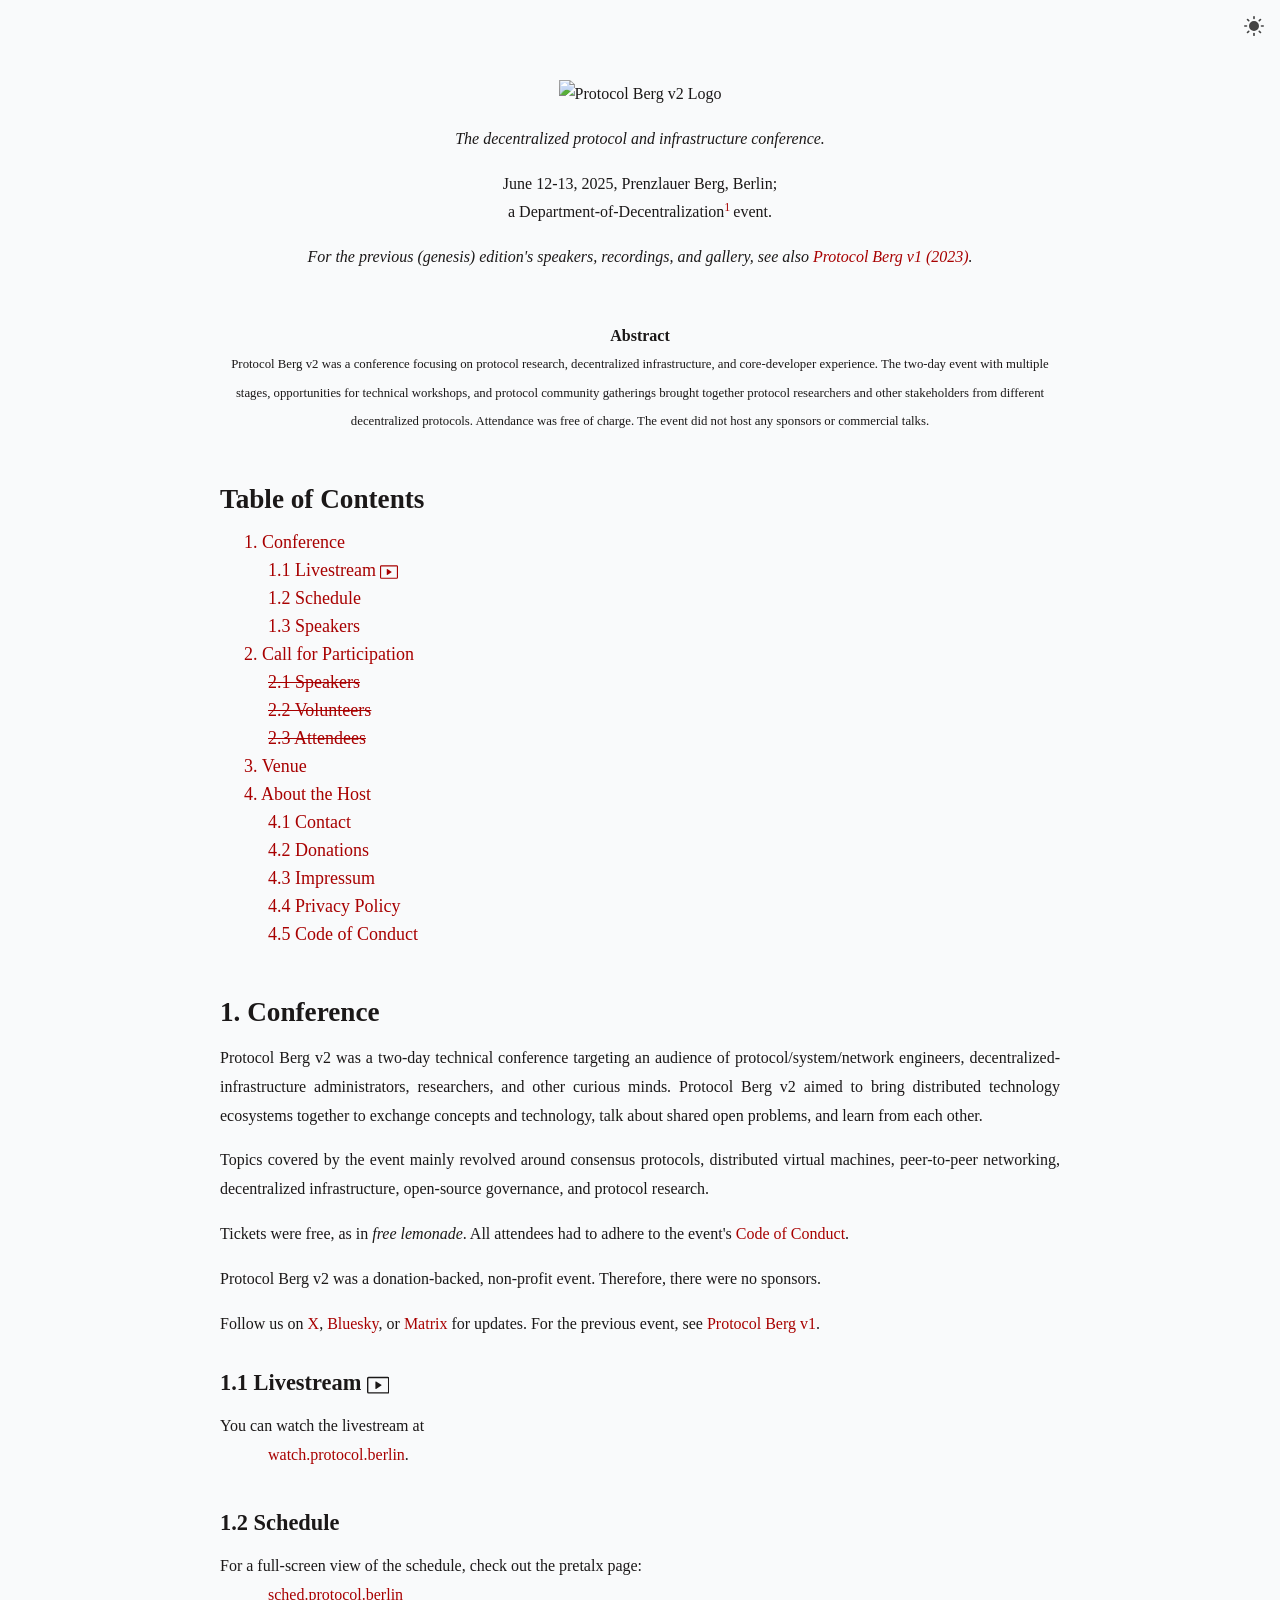
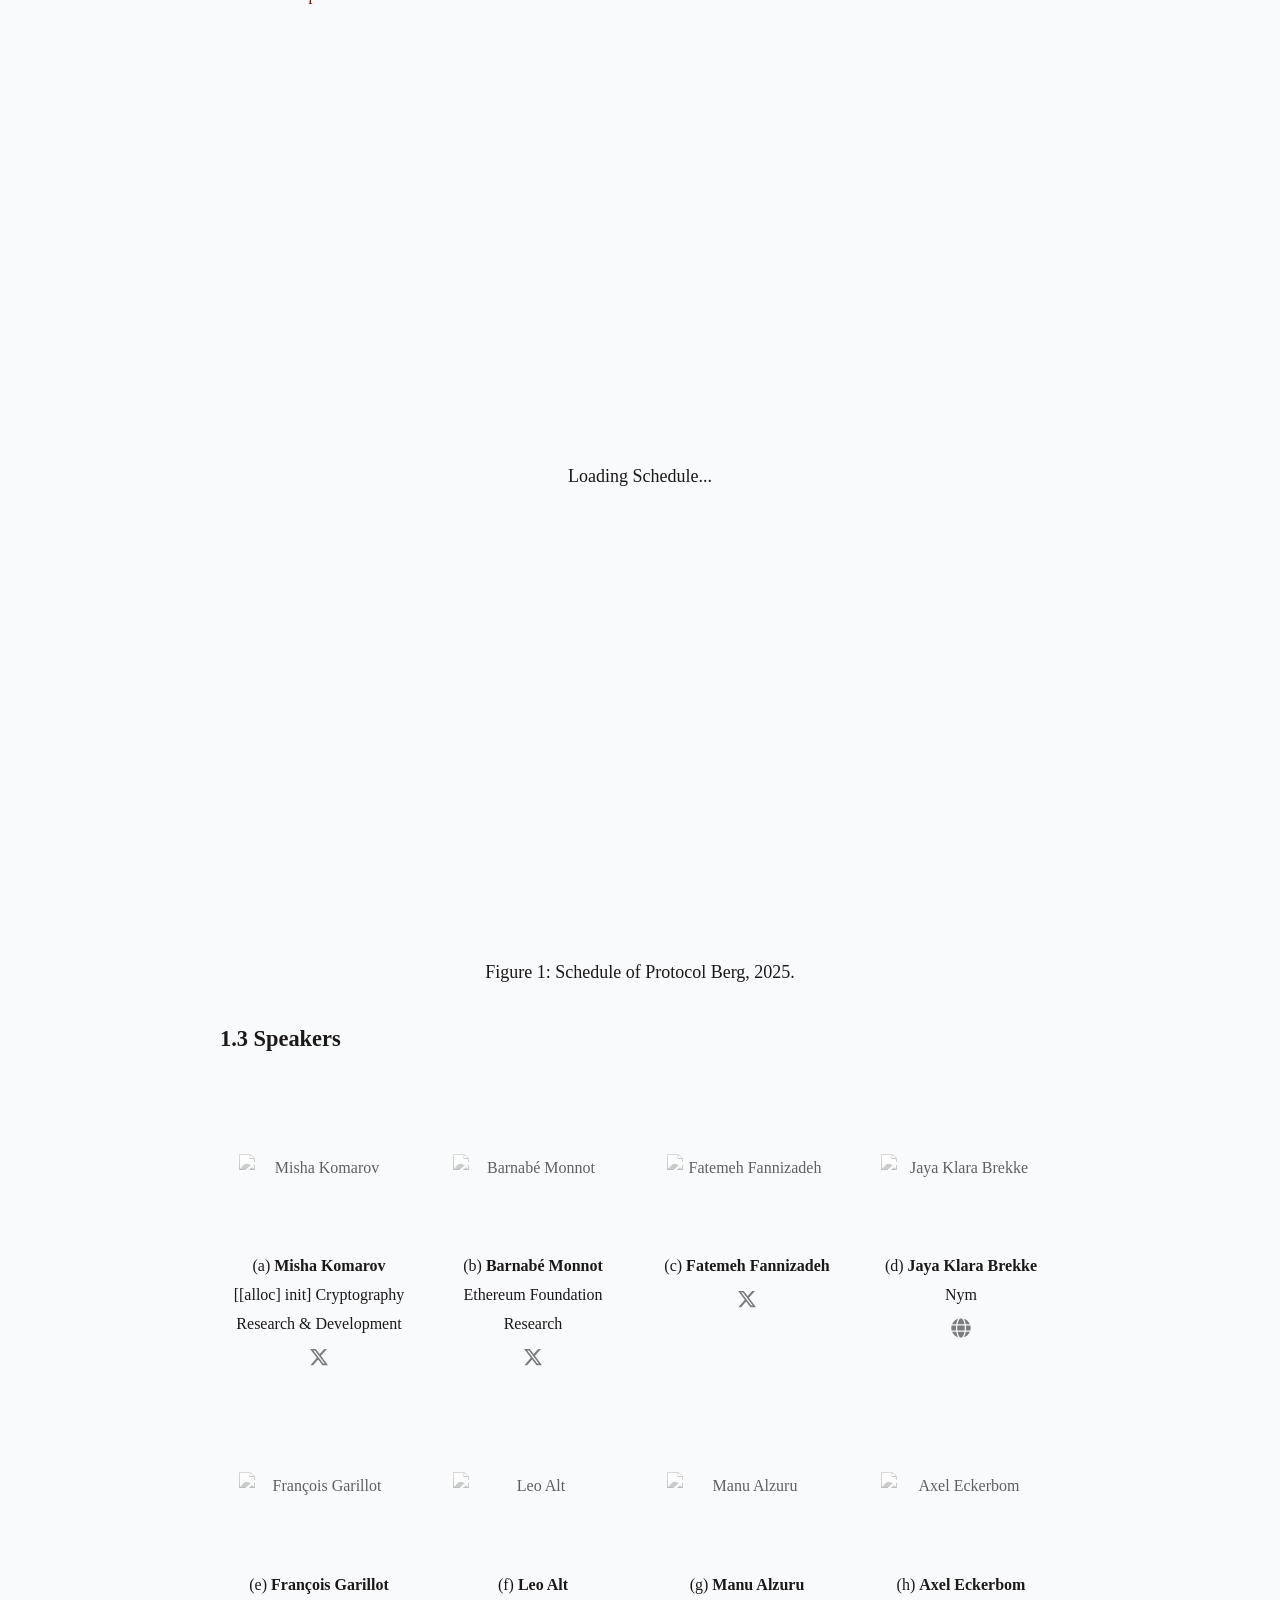
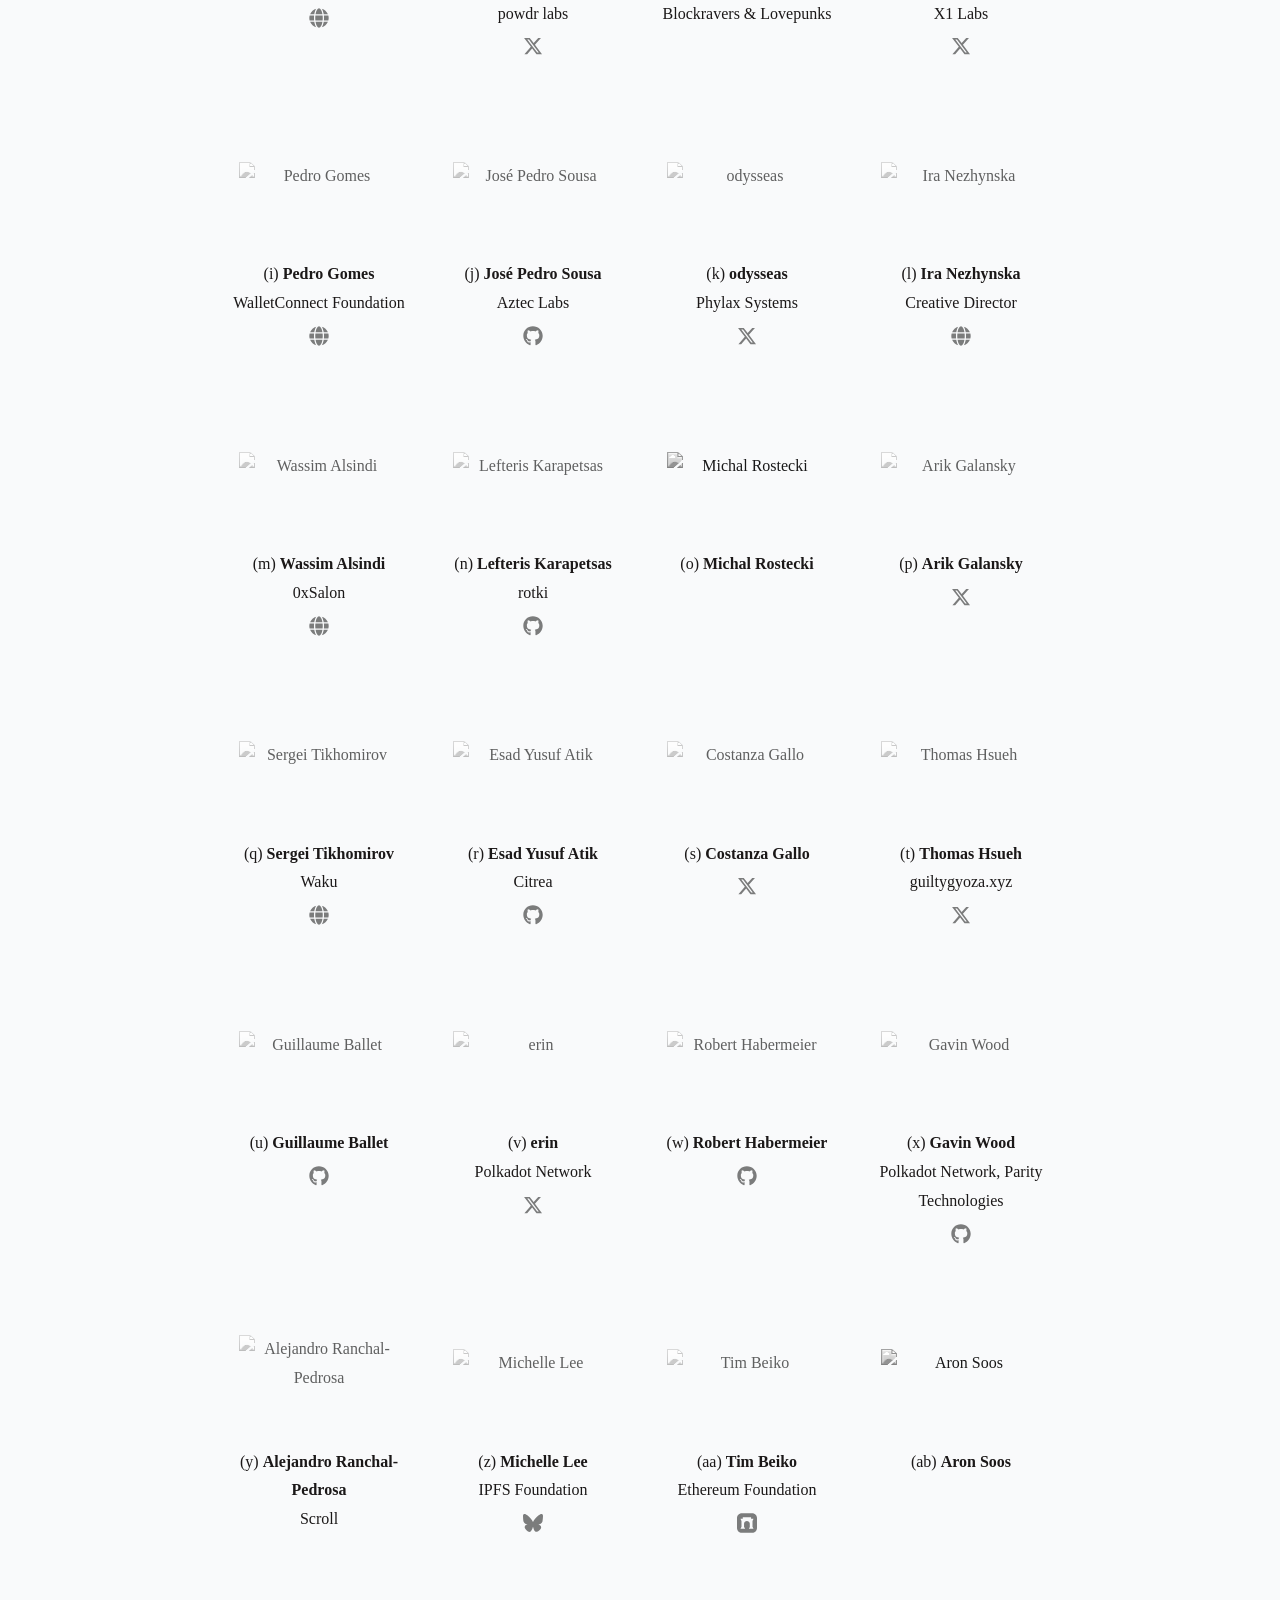
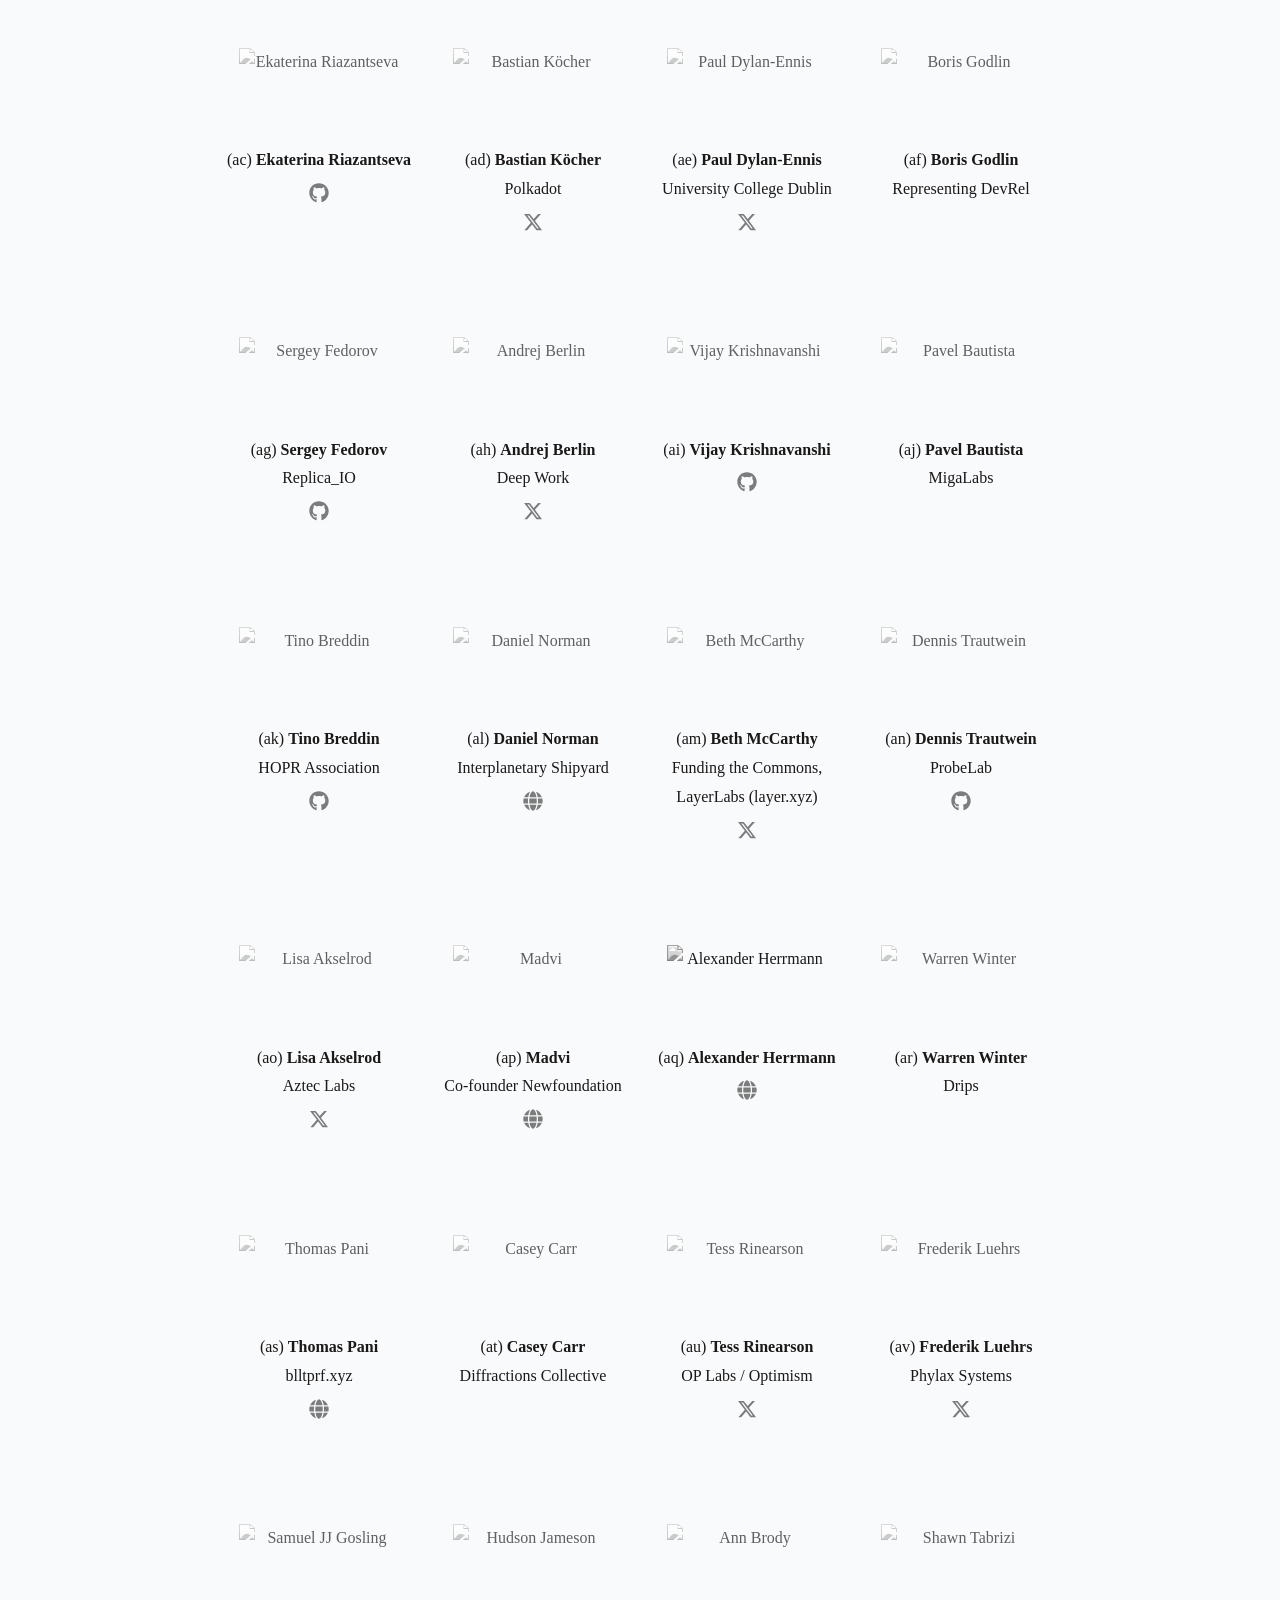
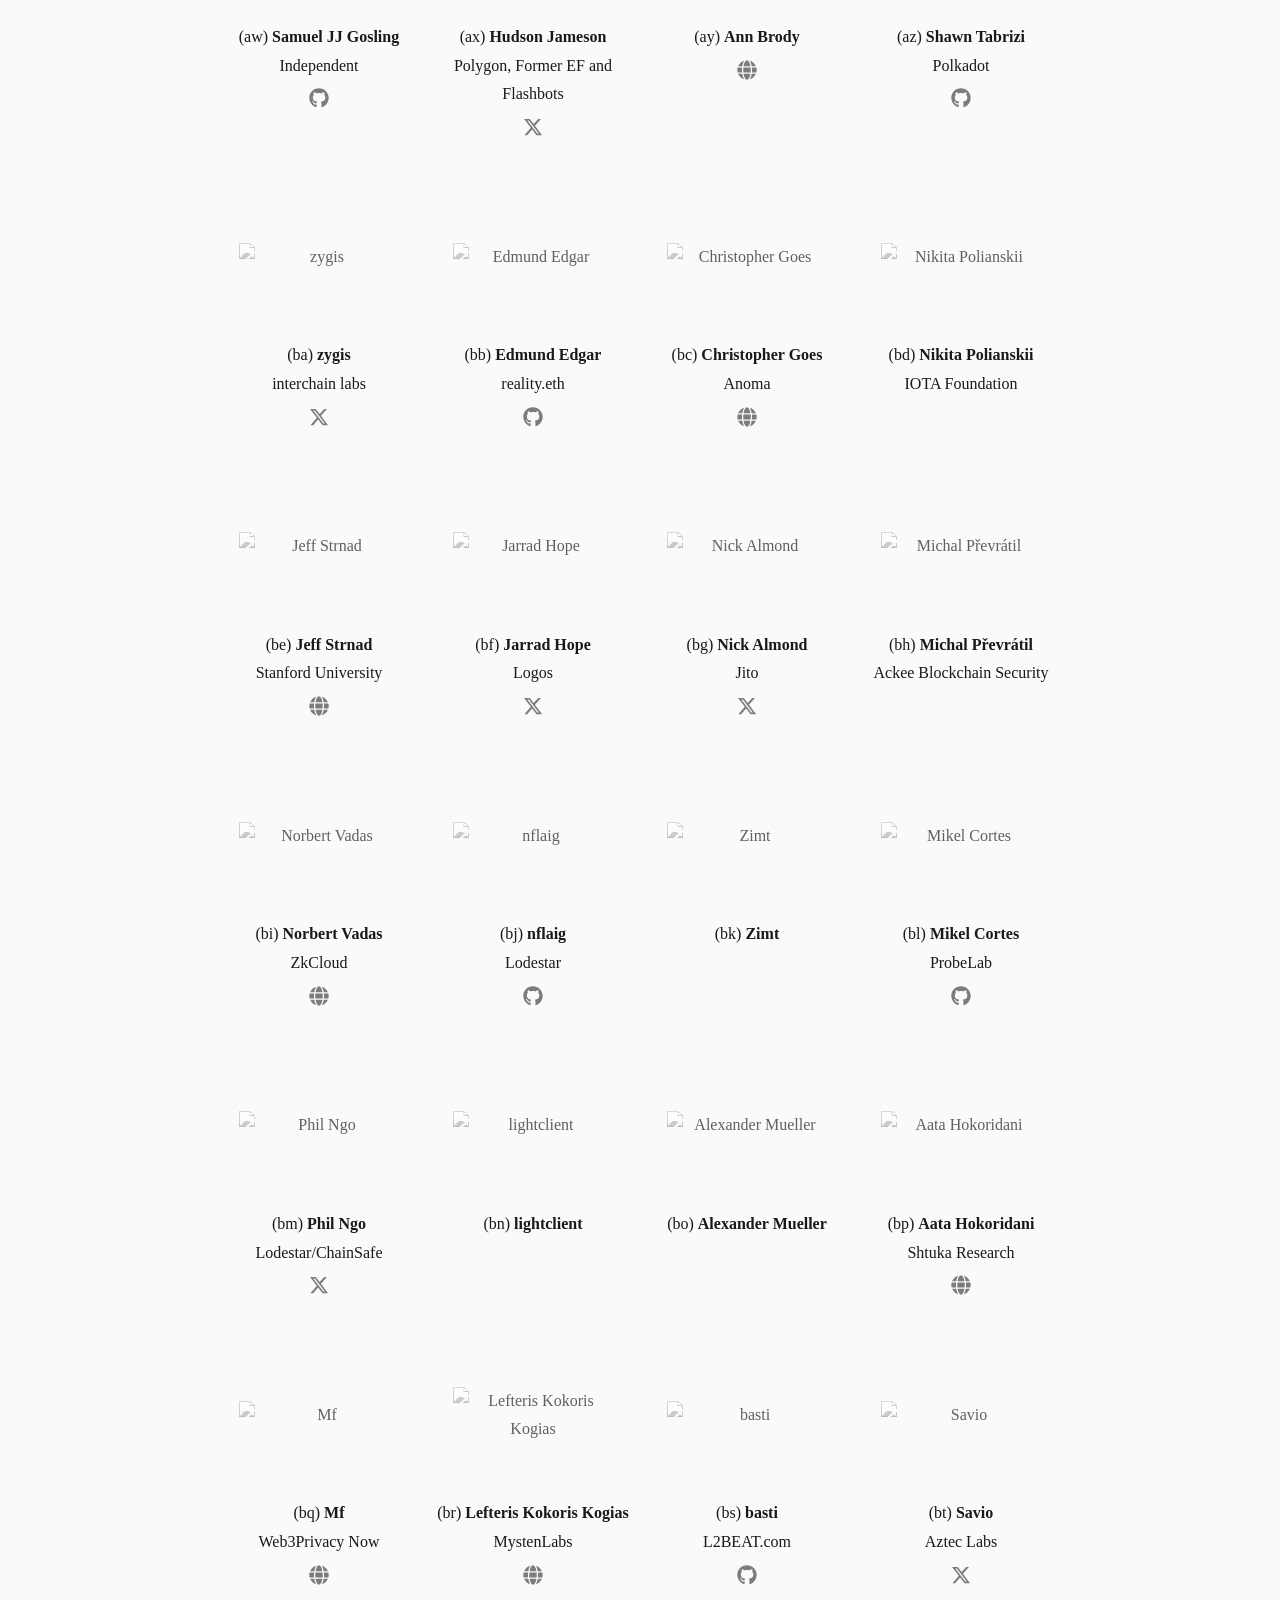
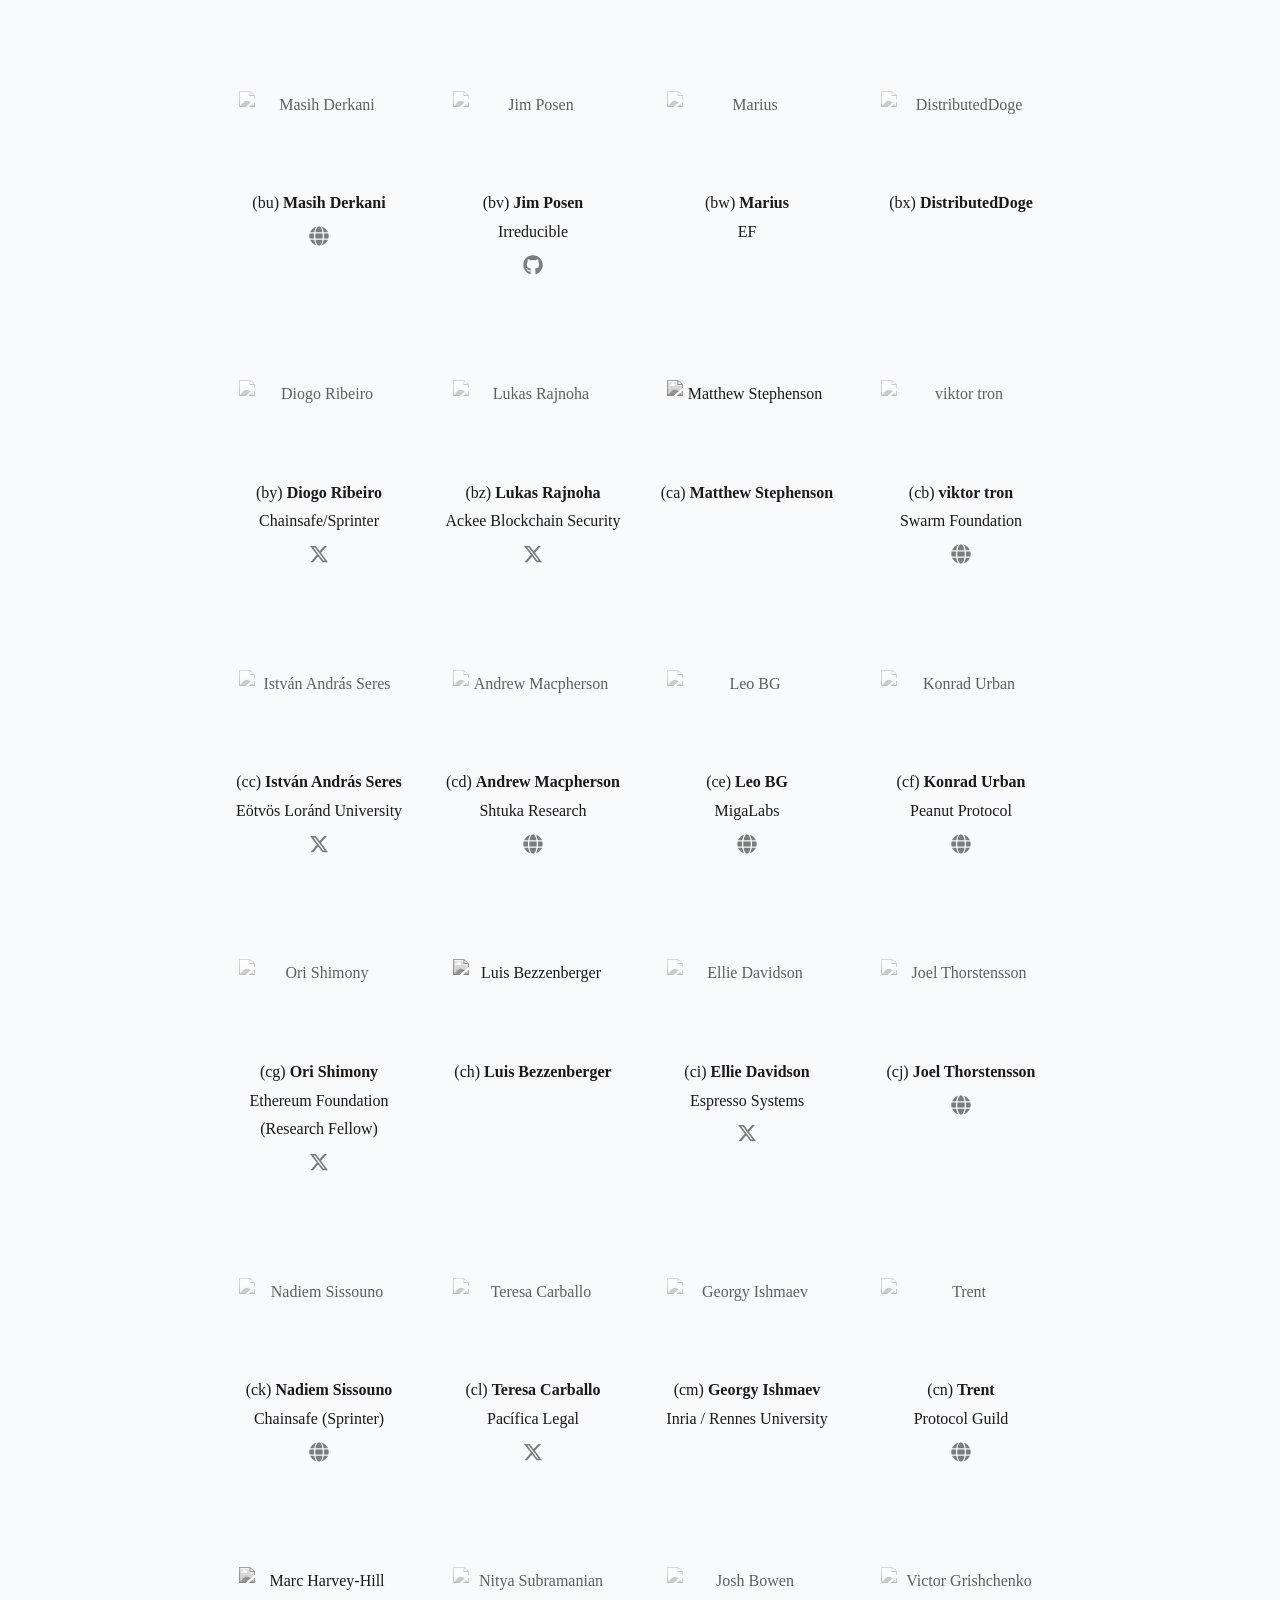
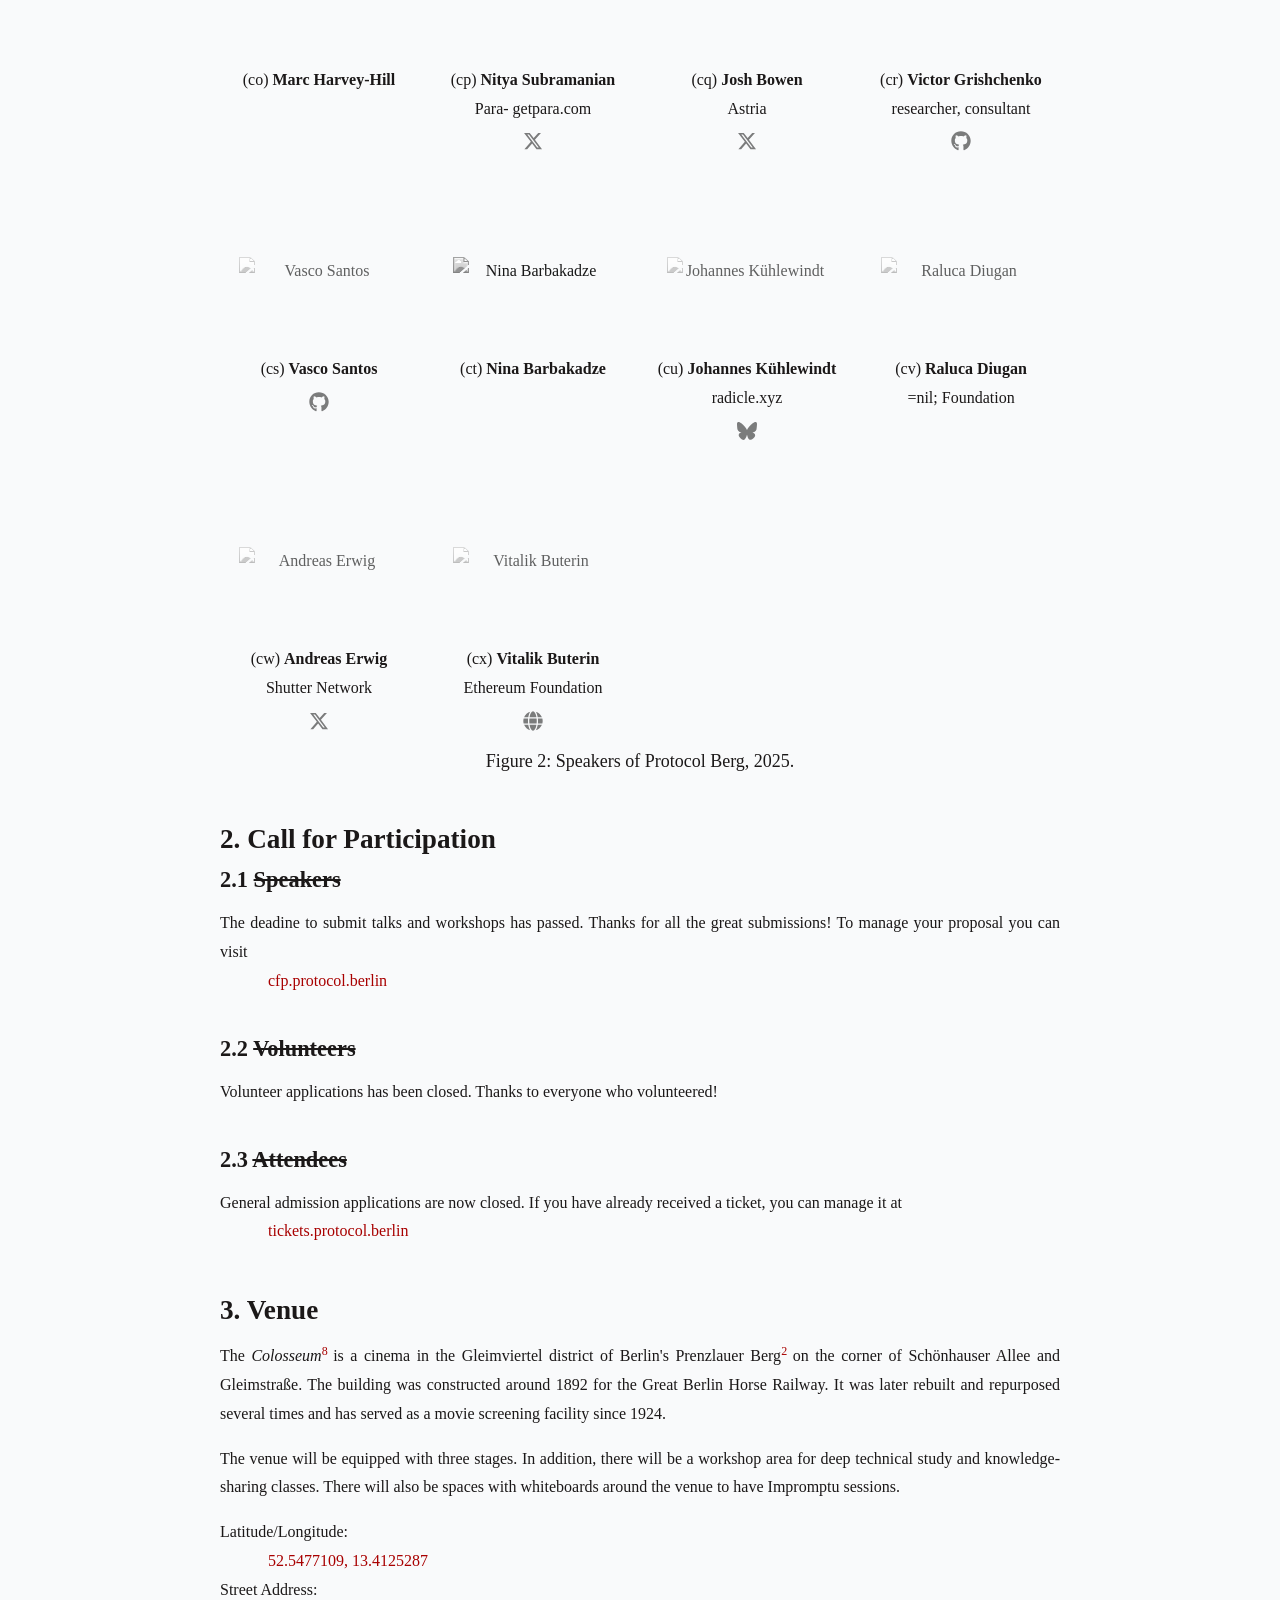
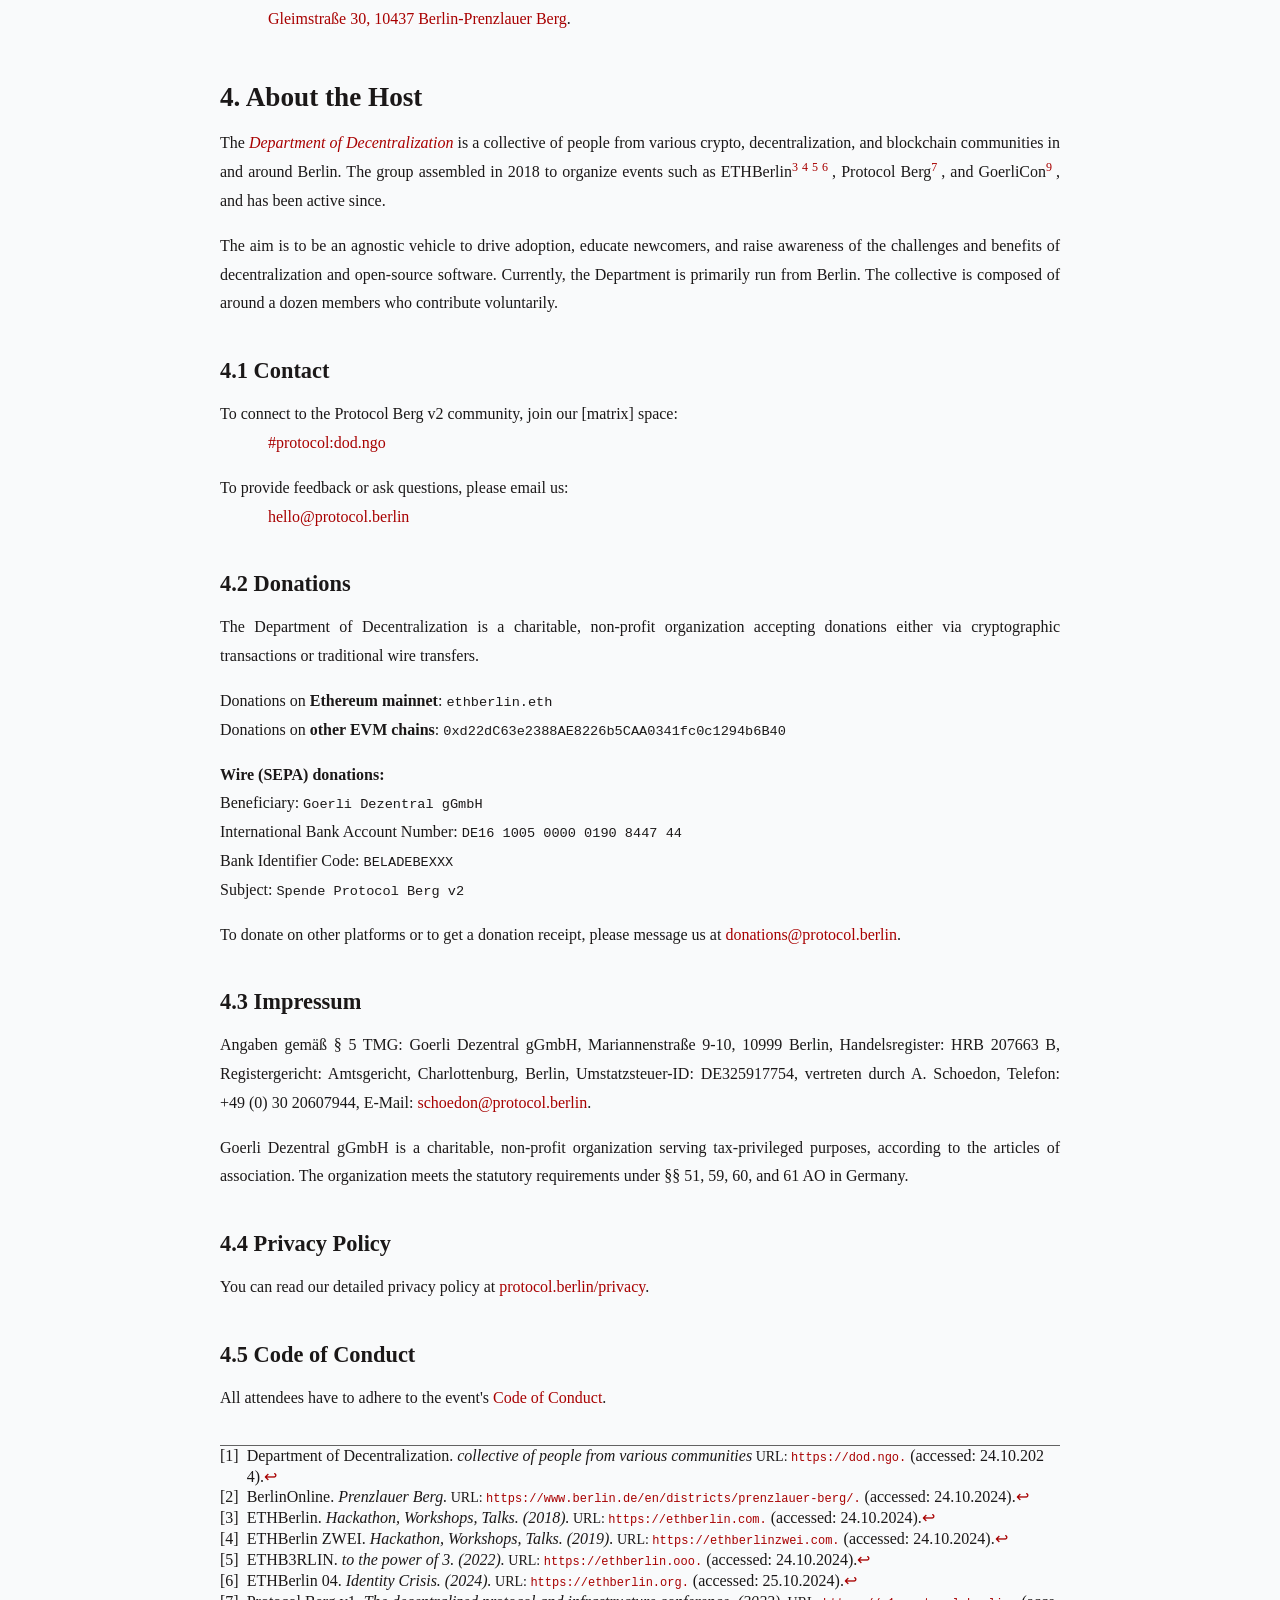
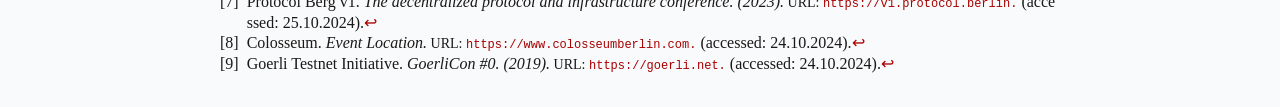
==== commit cfffbcdb: "deploy: ddb7c1326d27fe71491c66e1a22f4cc3f8b69738" ====
--- a/index.html
+++ b/index.html
@@ -7,7 +7,7 @@
  *
  * Source: https://github.com/vincentdoerig/latex-css
  * Licensed under MIT (https://github.com/vincentdoerig/latex-css/blob/master/LICENSE)
-*/@font-face{font-display:swap;font-family:Latin Modern;font-style:normal;font-weight:400;src:url(/static/LM-regular-fecdf157fc036b7f93a4ba6de4edd710.woff2) format("woff2"),url(/static/LM-regular-2ab644f0b784e7bbe8168a94cdc4c9fc.woff) format("woff"),url(/static/LM-regular-fe8b14efb99b8c8acbba7f445c48ae4b.ttf) format("truetype")}@font-face{font-display:swap;font-family:Latin Modern;font-style:italic;font-weight:400;src:url(/static/LM-italic-af06a120815d8ea7ee8c47df959ab812.woff2) format("woff2"),url(/static/LM-italic-a0ef6765323e7e13c0cb0190178fd6f4.woff) format("woff"),url(/static/LM-italic-c0c56f0dddca5dd537ac4f7eedc02226.ttf) format("truetype")}@font-face{font-display:swap;font-family:Latin Modern;font-style:normal;font-weight:700;src:url(/static/LM-bold-fe6484d55336977fade524beb5b5c1d5.woff2) format("woff2"),url(/static/LM-bold-a96a275deaaeeb51dfa7096c0f44bf60.woff) format("woff"),url(/static/LM-bold-5687e29706eb0d0cd86d69a85b480ba3.ttf) format("truetype")}@font-face{font-display:swap;font-family:Latin Modern;font-style:italic;font-weight:700;src:url(/static/LM-bold-italic-36cdfa3c5b8c5828afa67c61cc21ddfc.woff2) format("woff2"),url(/static/LM-bold-italic-7c4a2d69901984e5d61c758c00a11a68.woff) format("woff"),url(/static/LM-bold-italic-fa82fba5617a588466b676c55e397910.ttf) format("truetype")}@font-face{font-display:swap;font-family:Libertinus;font-style:normal;font-weight:400;src:url(/static/Libertinus-regular-bb4557fc1f4fa3dcd1e0dffd8e8c2ae7.woff2) format("woff2")}@font-face{font-display:swap;font-family:Libertinus;font-style:italic;font-weight:400;src:url(/static/Libertinus-italic-14b5589e45197c291768fcf9cda1ead4.woff2) format("woff2")}@font-face{font-display:swap;font-family:Libertinus;font-style:normal;font-weight:700;src:url(/static/Libertinus-bold-a0b7e24dcb8877f17e086fcf0584b022.woff2) format("woff2")}@font-face{font-display:swap;font-family:Libertinus;font-style:italic;font-weight:700;src:url(/static/Libertinus-bold-italic-81b1c4f4b41157df6f17447b900875f4.woff2) format("woff2")}@font-face{font-display:swap;font-family:Libertinus;font-style:normal;font-weight:600;src:url(/static/Libertinus-semibold-0ea40e419a4ececb768bcdbdf18cc417.woff2) format("woff2")}@font-face{font-display:swap;font-family:Libertinus;font-style:italic;font-weight:600;src:url(/static/Libertinus-semibold-italic-02bb0b08425a842da81e604f9f7ca158.woff2) format("woff2")}*,:after,:before{box-sizing:border-box}:root{--body-color:#1b1818;--body-bg-color:#f9fafb;--link-visited:#a80000;--link-focus-outline:#1660f3;--pre-bg-color:#e8edf2;--kbd-bg-color:#fff;--kbd-border-color:#afb3b6;--table-border-color:#000;--sidenote-target-border-color:#ddd688;--footnotes-border-color:#636363}.latex-dark{--body-color:#dbdbdb;--body-bg-color:#292929;--link-visited:#95daf3;--link-focus-outline:#8fb3e6;--pre-bg-color:#403f3f;--kbd-bg-color:#292929;--kbd-border-color:#afb3b6;--table-border-color:#fff;--sidenote-target-border-color:#969696;--footnotes-border-color:#969696;--proof-symbol-filter:invert(80%)}@media(prefers-color-scheme:dark){.latex-dark-auto{--body-color:#dbdbdb;--body-bg-color:#292929;--link-visited:#95daf3;--link-focus-outline:#8fb3e6;--pre-bg-color:#403f3f;--kbd-bg-color:#292929;--kbd-border-color:#afb3b6;--table-border-color:#fff;--sidenote-target-border-color:#969696;--footnotes-border-color:#969696;--proof-symbol-filter:invert(80%)}}body,dd,dl,figcaption,figure,h1,h2,h3,h4,li,ol[class],p,ul[class]{margin:0}html{font-size:1rem}@media(prefers-reduced-motion:no-preference){html{scroll-behavior:smooth}}body.libertinus{font-family:Libertinus,Georgia,Cambria,Times New Roman,Times,serif}body{text-rendering:optimizeLegibility;background-color:var(--body-bg-color);color:var(--body-color);counter-reset:theorem;counter-reset:definition;counter-reset:sidenote-counter;font-family:Latin Modern,Georgia,Cambria,Times New Roman,Times,serif;line-height:1.8;margin:0 auto;max-width:80ch;min-height:100vh;overflow-x:hidden;padding:2rem 1.25rem}p{hyphens:auto;-webkit-hyphens:auto;-moz-hyphens:auto;margin-top:1rem;text-align:justify}a:not([class]){-webkit-text-decoration-skip:ink;text-decoration-skip-ink:auto}a,a:visited{color:var(--link-visited)}a:focus{outline:2px solid var(--link-focus-outline);outline-offset:2px}img{display:block;height:auto;max-width:100%}button,input,select,textarea{font:inherit}textarea{width:100%}article>*+*{margin-top:1em}code,kbd,pre{font-family:Menlo,Monaco,Consolas,Liberation Mono,Courier New,monospace;font-size:85%}pre{background:var(--pre-bg-color);border-radius:4px;max-width:100%;overflow:auto;padding:1rem 1.4rem}pre code{font-size:95%;position:relative}kbd{background:var(--kbd-bg-color);border:1px solid var(--kbd-border-color);border-radius:2px;font-size:75%;padding:2px 4px}table{border-bottom:2.27px solid var(--table-border-color);border-collapse:collapse;border-spacing:0;border-top:2.27px solid var(--table-border-color);counter-increment:caption;max-width:100%;overflow-x:auto;width:auto}table tr>th[scope=col]{border-bottom:1.36px solid var(--table-border-color)}table tr>th[scope=row]{border-right:1.36px solid var(--table-border-color)}table>tbody>tr:first-child>td,table>tbody>tr:first-child>th{border-top:1.36px solid var(--table-border-color)}table>tbody>tr:last-child>td,table>tbody>tr:last-child>th{border-bottom:1.36px solid var(--table-border-color)}td,th{line-height:1.1;padding:.5rem}caption,td,th{text-align:left}caption{font-size:.923em;margin-left:0;padding:0 .25em .25em;width:100%}caption:before{content:"Table " counter(caption) ". ";font-weight:700}.scroll-wrapper{overflow-x:auto}.scroll-wrapper>table td{white-space:nowrap}h1:first-child{text-align:center}nav ol{counter-reset:item;padding-left:2rem}nav li{display:block}nav li:before{content:counters(item,".") " ";counter-increment:item;padding-right:.85rem}dl dd{text-align:center}.theorem{counter-increment:theorem;display:block;font-style:italic;margin:12px 0}.theorem:before{content:"Theorem " counter(theorem) ". ";font-style:normal;font-weight:700}.lemma{counter-increment:theorem;display:block;font-style:italic;margin:12px 0}.lemma:before{content:"Lemma " counter(theorem) ". ";font-style:normal;font-weight:700}.proof{display:block;font-style:normal;margin:12px 0;position:relative}.proof:before{content:"Proof. " attr(title);font-style:italic}.proof:after{bottom:-2px;content:"◾️";filter:var(--proof-symbol-filter);position:absolute;right:-12px}.definition{counter-increment:definition;display:block;font-style:normal;margin:12px 0}.definition:before{content:"Definition " counter(definition) ". ";font-style:normal;font-weight:700}.author{font-variant-caps:small-caps;margin:.85rem 0;text-align:center}.sidenote{clear:right;float:right;font-size:.8rem;margin-bottom:1em;margin-right:-20vw;width:18vw}.sidenote.left{float:left;margin-bottom:1em;margin-left:-20vw}.sidenote:target{border:1.5px solid var(--sidenote-target-border-color);padding:0 .5rem;scroll-margin-block-start:10rem}.sidenote-number{counter-increment:sidenote-counter}.sidenote-number:after,.sidenote:before{position:relative;vertical-align:baseline}.sidenote-number:after{content:counter(sidenote-counter);font-size:.7rem;left:.1rem;top:-.5rem}.sidenote-number~.sidenote:before{content:counter(sidenote-counter) " ";font-size:.7rem;top:-.5rem}label.sidenote-toggle:not(.sidenote-number){display:none}blockquote .sidenote{margin-right:-24vw;width:18vw}label.sidenote-toggle{cursor:pointer;display:inline}input.sidenote-toggle{display:none}@media(max-width:1050px){label.sidenote-toggle:not(.sidenote-number){display:inline}.sidenote{display:none}.sidenote-toggle:checked+.sidenote{clear:both;display:block;float:left;left:1rem;margin:.5rem 1.25rem 1rem .5rem;width:95%}blockquote .sidenote{margin-right:-25vw;width:16vw}}.footnotes p{font-size:85%;line-height:1.5;margin-bottom:.4rem;text-align:left}.footnotes{border-top:1px solid var(--footnotes-border-color)}.abstract,.abstract p{margin-top:0;text-align:center}.abstract{margin:2.25rem 0}.abstract>h2{font-size:1rem;margin-bottom:-.2rem}.latex span:first-child{font-size:.75em;line-height:1ex;margin-left:-.48em;margin-right:-.15em;text-transform:uppercase;vertical-align:.28em}.latex span:nth-child(2){line-height:1ex;margin-left:-.1667em;margin-right:-.125em;text-transform:uppercase;vertical-align:-.5ex}h1{font-size:2.5rem;line-height:3.25rem;margin-bottom:1.625rem}h2{font-size:1.7rem;line-height:2rem;margin-top:3rem}h3{font-size:1.4rem;margin-top:2.5rem}h4{font-size:1.2rem;margin-top:2rem}h5{margin-top:1.8rem}h5,h6{font-size:1rem}h6{font-style:italic;font-weight:400;margin-top:2.5rem}h3,h4,h5,h6{line-height:1.625rem}h1+h2{margin-top:1.625rem}h2+h3,h3+h4,h4+h5{margin-top:.8rem}h5+h6{margin-top:-.8rem}h2,h3,h4,h5,h6{margin-bottom:.8rem}.ReactModal__Overlay{opacity:0;transition:opacity .2s ease-in-out}.ReactModal__Overlay--after-open{opacity:1}.ReactModal__Overlay--before-close{opacity:0}.ReactModal__Content{max-height:80vh;overflow-y:auto;transform:scale(.8);transition:transform .2s ease-in-out}.ReactModal__Content--after-open{transform:scale(1)}.ReactModal__Content--before-close{transform:scale(.8)}.markdown-content{font-size:.9rem}.markdown-content p{margin-bottom:.75rem}.markdown-content h1,.markdown-content h2,.markdown-content h3,.markdown-content h4,.markdown-content h5,.markdown-content h6{font-weight:700;margin-bottom:.5rem;margin-top:1rem}.markdown-content h1{font-size:1.5rem}.markdown-content h2{font-size:1.25rem}.markdown-content h3{font-size:1.1rem}.markdown-content ol,.markdown-content ul{margin-bottom:.75rem;margin-left:1.5rem}.markdown-content ul{list-style-type:disc}.markdown-content ol{list-style-type:decimal}.markdown-content li{margin-bottom:.25rem}.markdown-content a{color:#3182ce;text-decoration:underline}.markdown-content a:hover{text-decoration:none}.markdown-content blockquote{border-left:4px solid #e2e8f0;font-style:italic;margin:.75rem 0;padding-left:1rem}.markdown-content code{font-family:monospace;font-size:.85rem;padding:.1rem .3rem}.markdown-content code,.markdown-content pre{background-color:#f7fafc;border-radius:.25rem}.markdown-content pre{margin:.75rem 0;overflow-x:auto;padding:1rem}.markdown-content pre code{background-color:transparent;padding:0}.markdown-content hr{border:0;border-top:1px solid #e2e8f0;margin:1.5rem 0}.markdown-content table{border-collapse:collapse;margin:.75rem 0;width:100%}.markdown-content table td,.markdown-content table th{border:1px solid #e2e8f0;padding:.5rem}.markdown-content table th{background-color:#f7fafc;font-weight:700}</style><link rel="icon" href="/favicon-32x32.png?v=2cd6e72472e91fd8dc06cb59eb651ffc" type="image/png"/><link rel="manifest" href="/manifest.webmanifest" crossorigin="use-credentials"/><link rel="apple-touch-icon" sizes="48x48" href="/icons/icon-48x48.png?v=2cd6e72472e91fd8dc06cb59eb651ffc"/><link rel="apple-touch-icon" sizes="72x72" href="/icons/icon-72x72.png?v=2cd6e72472e91fd8dc06cb59eb651ffc"/><link rel="apple-touch-icon" sizes="96x96" href="/icons/icon-96x96.png?v=2cd6e72472e91fd8dc06cb59eb651ffc"/><link rel="apple-touch-icon" sizes="144x144" href="/icons/icon-144x144.png?v=2cd6e72472e91fd8dc06cb59eb651ffc"/><link rel="apple-touch-icon" sizes="192x192" href="/icons/icon-192x192.png?v=2cd6e72472e91fd8dc06cb59eb651ffc"/><link rel="apple-touch-icon" sizes="256x256" href="/icons/icon-256x256.png?v=2cd6e72472e91fd8dc06cb59eb651ffc"/><link rel="apple-touch-icon" sizes="384x384" href="/icons/icon-384x384.png?v=2cd6e72472e91fd8dc06cb59eb651ffc"/><link rel="apple-touch-icon" sizes="512x512" href="/icons/icon-512x512.png?v=2cd6e72472e91fd8dc06cb59eb651ffc"/><title data-gatsby-head="true">Protocol Berg - Berlin</title></head><body><div id="___gatsby"><div style="outline:none" tabindex="-1" id="gatsby-focus-wrapper"><main><svg xmlns="http://www.w3.org/2000/svg" width="20" height="20" viewBox="0 0 24 24" color="#444444" fill="none" stroke-width="2" stroke-linecap="round" stroke-linejoin="round" stroke="currentColor" style="cursor:pointer;transform:rotate(90deg);margin-bottom:2rem" class="absolute top-4 right-4"><mask id="circle-mask-0"><rect x="0" y="0" width="100%" height="100%" fill="white"></rect><circle style="cx:100%;cy:0%" r="9" fill="black"></circle></mask><circle cx="12" cy="12" fill="#444444" style="r:5px" mask="url(#circle-mask-0)"></circle><g stroke="currentColor" style="opacity:1"><line x1="12" y1="1" x2="12" y2="3"></line><line x1="12" y1="21" x2="12" y2="23"></line><line x1="4.22" y1="4.22" x2="5.64" y2="5.64"></line><line x1="18.36" y1="18.36" x2="19.78" y2="19.78"></line><line x1="1" y1="12" x2="3" y2="12"></line><line x1="21" y1="12" x2="23" y2="12"></line><line x1="4.22" y1="19.78" x2="5.64" y2="18.36"></line><line x1="18.36" y1="5.64" x2="19.78" y2="4.22"></line></g></svg><header class="text-center my-12"><div class="flex items-center justify-center"><img class="w-full max-w-xs sm:w-auto h-auto " src="/static/protocolBerg-cecfaf6d541b8c670b22f7c145818c38.png" alt="Protocol Berg v2 Logo"/></div><p class="italic text-center">The decentralized protocol and infrastructure conference.</p><p class="text-center">June 12-13, 2025, Prenzlauer Berg, Berlin;<br/>a Department-of-Decentralization<sup><a href="#fn1" id="ref1">1</a> </sup> event.</p><p class="italic text-center">For the previous (genesis) edition&#x27;s speakers, recordings, and gallery, see also<!-- --> <a href="https://v1.protocol.berlin" target="_blank" rel="noreferrer">Protocol Berg v1 (2023)</a>.</p></header><div class="abstract"><h2 class="font-bold" id="abstract">Abstract</h2><small class="mt-4">Protocol Berg v2 was a conference focusing on protocol research, decentralized infrastructure, and core-developer experience. The two-day event with multiple stages, opportunities for technical workshops, and protocol community gatherings brought together protocol researchers and other stakeholders from different decentralized protocols. Attendance was free of charge. The event did not host any sponsors or commercial talks.</small></div><div><h2 class="font-bold" id="toc">Table of Contents</h2><ol class="pl-6 text-lg"><li><a href="#conference">1. Conference</a></li><ul class="pl-6"><li><a href="#livestream">1.1 Livestream <svg stroke="currentColor" fill="currentColor" stroke-width="0" viewBox="0 0 24 24" class="inline-block" height="1em" width="1em" xmlns="http://www.w3.org/2000/svg"><path d="M0 4.75C0 3.784.784 3 1.75 3h20.5c.966 0 1.75.784 1.75 1.75v14.5A1.75 1.75 0 0 1 22.25 21H1.75A1.75 1.75 0 0 1 0 19.25Zm1.75-.25a.25.25 0 0 0-.25.25v14.5c0 .138.112.25.25.25h20.5a.25.25 0 0 0 .25-.25V4.75a.25.25 0 0 0-.25-.25Z"></path><path d="M9 15.584V8.416a.5.5 0 0 1 .77-.42l5.576 3.583a.5.5 0 0 1 0 .842L9.77 16.005a.5.5 0 0 1-.77-.42Z"></path></svg></a></li><li><a href="#schedule">1.2 Schedule</a></li><li><a href="#speakers">1.3 Speakers</a></li></ul><li><a href="#cfp">2. Call for Participation</a></li><ul class="pl-6"><li><a href="#cfp-speakers"><s>2.1 Speakers</s></a></li><li><a href="#cfp-volunteers"><s>2.2 Volunteers</s></a></li><li><a href="#cfp-attendees"> <s>2.3 Attendees</s></a></li></ul><li><a href="#venue">3. Venue</a></li><li><a href="#host">4. About the Host</a><ul class="pl-6"><li><a href="#contact">4.1 Contact</a></li><li><a href="#donations">4.2 Donations</a></li><li><a href="#imprint">4.3 Impressum</a></li><li><a href="#privacy">4.4 Privacy Policy</a></li><li><a href="#conduct">4.5 Code of Conduct</a></li></ul></li></ol></div><section><h2 class="font-bold" id="conference">1. Conference</h2><p>Protocol Berg v2 was a two-day technical conference targeting an audience of protocol/system/network engineers, decentralized-infrastructure administrators, researchers, and other curious minds. Protocol Berg v2 aimed to bring distributed technology ecosystems together to exchange concepts and technology, talk about shared open problems, and learn from each other.</p><p>Topics covered by the event mainly revolved around consensus protocols, distributed virtual machines, peer-to-peer networking, decentralized infrastructure, open-source governance, and protocol research.</p><p>Tickets were free, as in <span class="italic">free lemonade</span>. All attendees had to adhere to the event&#x27;s <a href="/conduct">Code of Conduct</a>.</p><p>Protocol Berg v2 was a donation-backed, non-profit event. Therefore, there were no sponsors.</p><p>Follow us on<!-- --> <a href="https://x.com/protocol_berg" target="_blank" rel="noreferrer">X</a>,<!-- --> <a href="https://bsky.app/profile/protocol.berlin" target="_blank" rel="noreferrer">Bluesky</a>, or<!-- --> <a href="https://matrix.to/#/%23protocol:dod.ngo" target="_blank" rel="noreferrer">Matrix</a> <!-- -->for updates. For the previous event, see<!-- --> <a href="https://v1.protocol.berlin" target="_blank" rel="noreferrer">Protocol Berg v1</a>.</p><h3 class="font-bold mt-8" id="livestream">1.1 Livestream <svg stroke="currentColor" fill="currentColor" stroke-width="0" viewBox="0 0 24 24" class="inline-block" height="1em" width="1em" xmlns="http://www.w3.org/2000/svg"><path d="M0 4.75C0 3.784.784 3 1.75 3h20.5c.966 0 1.75.784 1.75 1.75v14.5A1.75 1.75 0 0 1 22.25 21H1.75A1.75 1.75 0 0 1 0 19.25Zm1.75-.25a.25.25 0 0 0-.25.25v14.5c0 .138.112.25.25.25h20.5a.25.25 0 0 0 .25-.25V4.75a.25.25 0 0 0-.25-.25Z"></path><path d="M9 15.584V8.416a.5.5 0 0 1 .77-.42l5.576 3.583a.5.5 0 0 1 0 .842L9.77 16.005a.5.5 0 0 1-.77-.42Z"></path></svg></h3><p>You can watch the livestream at <br/><a href="https://watch.protocol.berlin" target="_blank" rel="noreferrer" class="ml-12">watch.protocol.berlin</a>.</p><h3 class="font-bold" id="schedule">1.2 Schedule</h3><p>For a full-screen view of the schedule, check out the pretalx page:<br/><a href="https://sched.protocol.berlin/" target="_blank" rel="noreferrer" class="ml-12">sched.protocol.berlin</a></p><div class="mt-4"><div class="flex items-center justify-center h-[900px] text-lg animate-ping">Loading Schedule...</div><div class="flex items-center justify-center text-lg mt-4"><p>Figure 1: Schedule of Protocol Berg, 2025. </p></div></div><h3 class="font-bold" id="speakers">1.3 Speakers</h3><div><div class="grid grid-cols-2 md:grid-cols-3 lg:grid-cols-4 gap-4 mx-auto"><div class="text-center"><div class="flex flex-col items-center justify-center mt-6"><div class="flex justify-center items-center h-40 w-40 overflow-clip"><img src="/speakers/RWCS3S.jpg" alt="Warren Winter" class="grayscale brightness-125 opacity-70 contrast-100 object-contain w-48"/></div><div class="text-center mt-1"><div>(a) <b>Warren Winter</b></div><div class="">Drips</div><div class="flex flex-row justify-center gap-4 mt-2"></div></div></div></div><div class="text-center"><div class="flex flex-col items-center justify-center mt-6"><div class="flex justify-center items-center h-40 w-40 overflow-clip"><img src="/speakers/gavin.jpeg" alt="Gavin Wood" class="grayscale brightness-125 opacity-70 contrast-100 object-contain w-48"/></div><div class="text-center mt-1"><div>(b) <b>Gavin Wood</b></div><div class="">Polkadot Network, Parity Technologies</div><div class="flex flex-row justify-center gap-4 mt-2"><a href="https://github.com/gavofyork" rel="noopener noreferrer" target="_blank"><svg stroke="currentColor" fill="currentColor" stroke-width="0" viewBox="0 0 496 512" class="w-5 h-5 opacity-50 hover:opacity-100 text-black" height="1em" width="1em" xmlns="http://www.w3.org/2000/svg"><path d="M165.9 397.4c0 2-2.3 3.6-5.2 3.6-3.3.3-5.6-1.3-5.6-3.6 0-2 2.3-3.6 5.2-3.6 3-.3 5.6 1.3 5.6 3.6zm-31.1-4.5c-.7 2 1.3 4.3 4.3 4.9 2.6 1 5.6 0 6.2-2s-1.3-4.3-4.3-5.2c-2.6-.7-5.5.3-6.2 2.3zm44.2-1.7c-2.9.7-4.9 2.6-4.6 4.9.3 2 2.9 3.3 5.9 2.6 2.9-.7 4.9-2.6 4.6-4.6-.3-1.9-3-3.2-5.9-2.9zM244.8 8C106.1 8 0 113.3 0 252c0 110.9 69.8 205.8 169.5 239.2 12.8 2.3 17.3-5.6 17.3-12.1 0-6.2-.3-40.4-.3-61.4 0 0-70 15-84.7-29.8 0 0-11.4-29.1-27.8-36.6 0 0-22.9-15.7 1.6-15.4 0 0 24.9 2 38.6 25.8 21.9 38.6 58.6 27.5 72.9 20.9 2.3-16 8.8-27.1 16-33.7-55.9-6.2-112.3-14.3-112.3-110.5 0-27.5 7.6-41.3 23.6-58.9-2.6-6.5-11.1-33.3 2.6-67.9 20.9-6.5 69 27 69 27 20-5.6 41.5-8.5 62.8-8.5s42.8 2.9 62.8 8.5c0 0 48.1-33.6 69-27 13.7 34.7 5.2 61.4 2.6 67.9 16 17.7 25.8 31.5 25.8 58.9 0 96.5-58.9 104.2-114.8 110.5 9.2 7.9 17 22.9 17 46.4 0 33.7-.3 75.4-.3 83.6 0 6.5 4.6 14.4 17.3 12.1C428.2 457.8 496 362.9 496 252 496 113.3 383.5 8 244.8 8zM97.2 352.9c-1.3 1-1 3.3.7 5.2 1.6 1.6 3.9 2.3 5.2 1 1.3-1 1-3.3-.7-5.2-1.6-1.6-3.9-2.3-5.2-1zm-10.8-8.1c-.7 1.3.3 2.9 2.3 3.9 1.6 1 3.6.7 4.3-.7.7-1.3-.3-2.9-2.3-3.9-2-.6-3.6-.3-4.3.7zm32.4 35.6c-1.6 1.3-1 4.3 1.3 6.2 2.3 2.3 5.2 2.6 6.5 1 1.3-1.3.7-4.3-1.3-6.2-2.2-2.3-5.2-2.6-6.5-1zm-11.4-14.7c-1.6 1-1.6 3.6 0 5.9 1.6 2.3 4.3 3.3 5.6 2.3 1.6-1.3 1.6-3.9 0-6.2-1.4-2.3-4-3.3-5.6-2z"></path></svg></a></div></div></div></div><div class="text-center"><div class="flex flex-col items-center justify-center mt-6"><div class="flex justify-center items-center h-40 w-40 overflow-clip"><img src="/speakers/guillaume.jpg" alt="Guillaume Ballet" class="grayscale brightness-125 opacity-70 contrast-100 object-contain w-48"/></div><div class="text-center mt-1"><div>(c) <b>Guillaume Ballet</b></div><div class="flex flex-row justify-center gap-4 mt-2"><a href="https://github.com/gballet" rel="noopener noreferrer" target="_blank"><svg stroke="currentColor" fill="currentColor" stroke-width="0" viewBox="0 0 496 512" class="w-5 h-5 opacity-50 hover:opacity-100 text-black" height="1em" width="1em" xmlns="http://www.w3.org/2000/svg"><path d="M165.9 397.4c0 2-2.3 3.6-5.2 3.6-3.3.3-5.6-1.3-5.6-3.6 0-2 2.3-3.6 5.2-3.6 3-.3 5.6 1.3 5.6 3.6zm-31.1-4.5c-.7 2 1.3 4.3 4.3 4.9 2.6 1 5.6 0 6.2-2s-1.3-4.3-4.3-5.2c-2.6-.7-5.5.3-6.2 2.3zm44.2-1.7c-2.9.7-4.9 2.6-4.6 4.9.3 2 2.9 3.3 5.9 2.6 2.9-.7 4.9-2.6 4.6-4.6-.3-1.9-3-3.2-5.9-2.9zM244.8 8C106.1 8 0 113.3 0 252c0 110.9 69.8 205.8 169.5 239.2 12.8 2.3 17.3-5.6 17.3-12.1 0-6.2-.3-40.4-.3-61.4 0 0-70 15-84.7-29.8 0 0-11.4-29.1-27.8-36.6 0 0-22.9-15.7 1.6-15.4 0 0 24.9 2 38.6 25.8 21.9 38.6 58.6 27.5 72.9 20.9 2.3-16 8.8-27.1 16-33.7-55.9-6.2-112.3-14.3-112.3-110.5 0-27.5 7.6-41.3 23.6-58.9-2.6-6.5-11.1-33.3 2.6-67.9 20.9-6.5 69 27 69 27 20-5.6 41.5-8.5 62.8-8.5s42.8 2.9 62.8 8.5c0 0 48.1-33.6 69-27 13.7 34.7 5.2 61.4 2.6 67.9 16 17.7 25.8 31.5 25.8 58.9 0 96.5-58.9 104.2-114.8 110.5 9.2 7.9 17 22.9 17 46.4 0 33.7-.3 75.4-.3 83.6 0 6.5 4.6 14.4 17.3 12.1C428.2 457.8 496 362.9 496 252 496 113.3 383.5 8 244.8 8zM97.2 352.9c-1.3 1-1 3.3.7 5.2 1.6 1.6 3.9 2.3 5.2 1 1.3-1 1-3.3-.7-5.2-1.6-1.6-3.9-2.3-5.2-1zm-10.8-8.1c-.7 1.3.3 2.9 2.3 3.9 1.6 1 3.6.7 4.3-.7.7-1.3-.3-2.9-2.3-3.9-2-.6-3.6-.3-4.3.7zm32.4 35.6c-1.6 1.3-1 4.3 1.3 6.2 2.3 2.3 5.2 2.6 6.5 1 1.3-1.3.7-4.3-1.3-6.2-2.2-2.3-5.2-2.6-6.5-1zm-11.4-14.7c-1.6 1-1.6 3.6 0 5.9 1.6 2.3 4.3 3.3 5.6 2.3 1.6-1.3 1.6-3.9 0-6.2-1.4-2.3-4-3.3-5.6-2z"></path></svg></a></div></div></div></div><div class="text-center"><div class="flex flex-col items-center justify-center mt-6"><div class="flex justify-center items-center h-40 w-40 overflow-clip"><img src="/speakers/TMSHF7.jpg" alt="Ellie Davidson" class="grayscale brightness-125 opacity-70 contrast-100 object-contain w-48"/></div><div class="text-center mt-1"><div>(d) <b>Ellie Davidson</b></div><div class="">Espresso Systems</div><div class="flex flex-row justify-center gap-4 mt-2"><a href="https://x.com/ellierdavidson" rel="noopener noreferrer" target="_blank"><svg stroke="currentColor" fill="currentColor" stroke-width="0" viewBox="0 0 512 512" class="w-5 h-5 opacity-50 hover:opacity-100 text-black" height="1em" width="1em" xmlns="http://www.w3.org/2000/svg"><path d="M389.2 48h70.6L305.6 224.2 487 464H345L233.7 318.6 106.5 464H35.8L200.7 275.5 26.8 48H172.4L272.9 180.9 389.2 48zM364.4 421.8h39.1L151.1 88h-42L364.4 421.8z"></path></svg></a></div></div></div></div><div class="text-center"><div class="flex flex-col items-center justify-center mt-6"><div class="flex justify-center items-center h-40 w-40 overflow-clip"><img src="/speakers/U9LQDF.jpg" alt="Christopher Goes" class="grayscale brightness-125 opacity-70 contrast-100 object-contain w-48"/></div><div class="text-center mt-1"><div>(e) <b>Christopher Goes</b></div><div class="">Anoma</div><div class="flex flex-row justify-center gap-4 mt-2"><a href="https://pluranimity.org/" rel="noopener noreferrer" target="_blank"><svg stroke="currentColor" fill="currentColor" stroke-width="0" viewBox="0 0 496 512" class="w-5 h-5 opacity-50 hover:opacity-100 text-black" height="1em" width="1em" xmlns="http://www.w3.org/2000/svg"><path d="M336.5 160C322 70.7 287.8 8 248 8s-74 62.7-88.5 152h177zM152 256c0 22.2 1.2 43.5 3.3 64h185.3c2.1-20.5 3.3-41.8 3.3-64s-1.2-43.5-3.3-64H155.3c-2.1 20.5-3.3 41.8-3.3 64zm324.7-96c-28.6-67.9-86.5-120.4-158-141.6 24.4 33.8 41.2 84.7 50 141.6h108zM177.2 18.4C105.8 39.6 47.8 92.1 19.3 160h108c8.7-56.9 25.5-107.8 49.9-141.6zM487.4 192H372.7c2.1 21 3.3 42.5 3.3 64s-1.2 43-3.3 64h114.6c5.5-20.5 8.6-41.8 8.6-64s-3.1-43.5-8.5-64zM120 256c0-21.5 1.2-43 3.3-64H8.6C3.2 212.5 0 233.8 0 256s3.2 43.5 8.6 64h114.6c-2-21-3.2-42.5-3.2-64zm39.5 96c14.5 89.3 48.7 152 88.5 152s74-62.7 88.5-152h-177zm159.3 141.6c71.4-21.2 129.4-73.7 158-141.6h-108c-8.8 56.9-25.6 107.8-50 141.6zM19.3 352c28.6 67.9 86.5 120.4 158 141.6-24.4-33.8-41.2-84.7-50-141.6h-108z"></path></svg></a></div></div></div></div><div class="text-center"><div class="flex flex-col items-center justify-center mt-6"><div class="flex justify-center items-center h-40 w-40 overflow-clip"><img src="/speakers/DEH7TR.jpg" alt="Nikita Polianskii" class="grayscale brightness-125 opacity-70 contrast-100 object-contain w-48"/></div><div class="text-center mt-1"><div>(f) <b>Nikita Polianskii</b></div><div class="">IOTA Foundation</div><div class="flex flex-row justify-center gap-4 mt-2"></div></div></div></div><div class="text-center"><div class="flex flex-col items-center justify-center mt-6"><div class="flex justify-center items-center h-40 w-40 overflow-clip"><img src="/static/halftoneAvatar-bf94c6b18e020aa4e7bea2fc5c0d8a80.png" alt="Michal Rostecki" class="grayscale  object-contain w-48"/></div><div class="text-center mt-1"><div>(g) <b>Michal Rostecki</b></div><div class="flex flex-row justify-center gap-4 mt-2"></div></div></div></div><div class="text-center"><div class="flex flex-col items-center justify-center mt-6"><div class="flex justify-center items-center h-40 w-40 overflow-clip"><img src="/speakers/NPFFLH.jpg" alt="Thomas Pani" class="grayscale brightness-125 opacity-70 contrast-100 object-contain w-48"/></div><div class="text-center mt-1"><div>(h) <b>Thomas Pani</b></div><div class="">blltprf.xyz</div><div class="flex flex-row justify-center gap-4 mt-2"><a href="https://blltprf.xyz/" rel="noopener noreferrer" target="_blank"><svg stroke="currentColor" fill="currentColor" stroke-width="0" viewBox="0 0 496 512" class="w-5 h-5 opacity-50 hover:opacity-100 text-black" height="1em" width="1em" xmlns="http://www.w3.org/2000/svg"><path d="M336.5 160C322 70.7 287.8 8 248 8s-74 62.7-88.5 152h177zM152 256c0 22.2 1.2 43.5 3.3 64h185.3c2.1-20.5 3.3-41.8 3.3-64s-1.2-43.5-3.3-64H155.3c-2.1 20.5-3.3 41.8-3.3 64zm324.7-96c-28.6-67.9-86.5-120.4-158-141.6 24.4 33.8 41.2 84.7 50 141.6h108zM177.2 18.4C105.8 39.6 47.8 92.1 19.3 160h108c8.7-56.9 25.5-107.8 49.9-141.6zM487.4 192H372.7c2.1 21 3.3 42.5 3.3 64s-1.2 43-3.3 64h114.6c5.5-20.5 8.6-41.8 8.6-64s-3.1-43.5-8.5-64zM120 256c0-21.5 1.2-43 3.3-64H8.6C3.2 212.5 0 233.8 0 256s3.2 43.5 8.6 64h114.6c-2-21-3.2-42.5-3.2-64zm39.5 96c14.5 89.3 48.7 152 88.5 152s74-62.7 88.5-152h-177zm159.3 141.6c71.4-21.2 129.4-73.7 158-141.6h-108c-8.8 56.9-25.6 107.8-50 141.6zM19.3 352c28.6 67.9 86.5 120.4 158 141.6-24.4-33.8-41.2-84.7-50-141.6h-108z"></path></svg></a></div></div></div></div><div class="text-center"><div class="flex flex-col items-center justify-center mt-6"><div class="flex justify-center items-center h-40 w-40 overflow-clip"><img src="/speakers/lisa.jpg" alt="Lisa Akselrod" class="grayscale brightness-125 opacity-70 contrast-100 object-contain w-48"/></div><div class="text-center mt-1"><div>(i) <b>Lisa Akselrod</b></div><div class="">Aztec Labs</div><div class="flex flex-row justify-center gap-4 mt-2"><a href="https://x.com/cryptobuilder_" rel="noopener noreferrer" target="_blank"><svg stroke="currentColor" fill="currentColor" stroke-width="0" viewBox="0 0 512 512" class="w-5 h-5 opacity-50 hover:opacity-100 text-black" height="1em" width="1em" xmlns="http://www.w3.org/2000/svg"><path d="M389.2 48h70.6L305.6 224.2 487 464H345L233.7 318.6 106.5 464H35.8L200.7 275.5 26.8 48H172.4L272.9 180.9 389.2 48zM364.4 421.8h39.1L151.1 88h-42L364.4 421.8z"></path></svg></a></div></div></div></div><div class="text-center"><div class="flex flex-col items-center justify-center mt-6"><div class="flex justify-center items-center h-40 w-40 overflow-clip"><img src="/speakers/EU3CJ3.jpg" alt="Tess Rinearson" class="grayscale brightness-125 opacity-70 contrast-100 object-contain w-48"/></div><div class="text-center mt-1"><div>(j) <b>Tess Rinearson</b></div><div class="">OP Labs / Optimism</div><div class="flex flex-row justify-center gap-4 mt-2"><a href="http://twitter.com/_tessr" rel="noopener noreferrer" target="_blank"><svg stroke="currentColor" fill="currentColor" stroke-width="0" viewBox="0 0 512 512" class="w-5 h-5 opacity-50 hover:opacity-100 text-black" height="1em" width="1em" xmlns="http://www.w3.org/2000/svg"><path d="M389.2 48h70.6L305.6 224.2 487 464H345L233.7 318.6 106.5 464H35.8L200.7 275.5 26.8 48H172.4L272.9 180.9 389.2 48zM364.4 421.8h39.1L151.1 88h-42L364.4 421.8z"></path></svg></a></div></div></div></div><div class="text-center"><div class="flex flex-col items-center justify-center mt-6"><div class="flex justify-center items-center h-40 w-40 overflow-clip"><img src="/speakers/manu.jpg" alt="Manu Alzuru" class="grayscale brightness-125 opacity-70 contrast-100 object-contain w-48"/></div><div class="text-center mt-1"><div>(k) <b>Manu Alzuru</b></div><div class="">Blockravers &amp; Lovepunks</div><div class="flex flex-row justify-center gap-4 mt-2"></div></div></div></div><div class="text-center"><div class="flex flex-col items-center justify-center mt-6"><div class="flex justify-center items-center h-40 w-40 overflow-clip"><img src="/speakers/bastian.jpg" alt="Bastian Köcher" class="grayscale brightness-125 opacity-70 contrast-100 object-contain w-48"/></div><div class="text-center mt-1"><div>(l) <b>Bastian Köcher</b></div><div class="">Polkadot</div><div class="flex flex-row justify-center gap-4 mt-2"><a href="https://x.com/bkchr" rel="noopener noreferrer" target="_blank"><svg stroke="currentColor" fill="currentColor" stroke-width="0" viewBox="0 0 512 512" class="w-5 h-5 opacity-50 hover:opacity-100 text-black" height="1em" width="1em" xmlns="http://www.w3.org/2000/svg"><path d="M389.2 48h70.6L305.6 224.2 487 464H345L233.7 318.6 106.5 464H35.8L200.7 275.5 26.8 48H172.4L272.9 180.9 389.2 48zM364.4 421.8h39.1L151.1 88h-42L364.4 421.8z"></path></svg></a></div></div></div></div><div class="text-center"><div class="flex flex-col items-center justify-center mt-6"><div class="flex justify-center items-center h-40 w-40 overflow-clip"><img src="/static/halftoneAvatar-bf94c6b18e020aa4e7bea2fc5c0d8a80.png" alt="Aron Soos" class="grayscale  object-contain w-48"/></div><div class="text-center mt-1"><div>(m) <b>Aron Soos</b></div><div class="flex flex-row justify-center gap-4 mt-2"></div></div></div></div><div class="text-center"><div class="flex flex-col items-center justify-center mt-6"><div class="flex justify-center items-center h-40 w-40 overflow-clip"><img src="/speakers/fatemeh.jpg" alt="Fatemeh Fannizadeh" class="grayscale brightness-125 opacity-70 contrast-100 object-contain w-48"/></div><div class="text-center mt-1"><div>(n) <b>Fatemeh Fannizadeh</b></div><div class="flex flex-row justify-center gap-4 mt-2"><a href="https://x.com/fatalmeh" rel="noopener noreferrer" target="_blank"><svg stroke="currentColor" fill="currentColor" stroke-width="0" viewBox="0 0 512 512" class="w-5 h-5 opacity-50 hover:opacity-100 text-black" height="1em" width="1em" xmlns="http://www.w3.org/2000/svg"><path d="M389.2 48h70.6L305.6 224.2 487 464H345L233.7 318.6 106.5 464H35.8L200.7 275.5 26.8 48H172.4L272.9 180.9 389.2 48zM364.4 421.8h39.1L151.1 88h-42L364.4 421.8z"></path></svg></a></div></div></div></div><div class="text-center"><div class="flex flex-col items-center justify-center mt-6"><div class="flex justify-center items-center h-40 w-40 overflow-clip"><img src="/speakers/3PNFPB.jpg" alt="Misha Komarov" class="grayscale brightness-125 opacity-70 contrast-100 object-contain w-48"/></div><div class="text-center mt-1"><div>(o) <b>Misha Komarov</b></div><div class="">[[alloc] init] Cryptography Research &amp; Development</div><div class="flex flex-row justify-center gap-4 mt-2"><a href="https://x.com/nemothenoone" rel="noopener noreferrer" target="_blank"><svg stroke="currentColor" fill="currentColor" stroke-width="0" viewBox="0 0 512 512" class="w-5 h-5 opacity-50 hover:opacity-100 text-black" height="1em" width="1em" xmlns="http://www.w3.org/2000/svg"><path d="M389.2 48h70.6L305.6 224.2 487 464H345L233.7 318.6 106.5 464H35.8L200.7 275.5 26.8 48H172.4L272.9 180.9 389.2 48zM364.4 421.8h39.1L151.1 88h-42L364.4 421.8z"></path></svg></a></div></div></div></div><div class="text-center"><div class="flex flex-col items-center justify-center mt-6"><div class="flex justify-center items-center h-40 w-40 overflow-clip"><img src="/speakers/daniel.jpg" alt="Daniel Norman" class="grayscale brightness-125 opacity-70 contrast-100 object-contain w-48"/></div><div class="text-center mt-1"><div>(p) <b>Daniel Norman</b></div><div class="">Interplanetary Shipyard</div><div class="flex flex-row justify-center gap-4 mt-2"><a href="https://ipshipyard.com/" rel="noopener noreferrer" target="_blank"><svg stroke="currentColor" fill="currentColor" stroke-width="0" viewBox="0 0 496 512" class="w-5 h-5 opacity-50 hover:opacity-100 text-black" height="1em" width="1em" xmlns="http://www.w3.org/2000/svg"><path d="M336.5 160C322 70.7 287.8 8 248 8s-74 62.7-88.5 152h177zM152 256c0 22.2 1.2 43.5 3.3 64h185.3c2.1-20.5 3.3-41.8 3.3-64s-1.2-43.5-3.3-64H155.3c-2.1 20.5-3.3 41.8-3.3 64zm324.7-96c-28.6-67.9-86.5-120.4-158-141.6 24.4 33.8 41.2 84.7 50 141.6h108zM177.2 18.4C105.8 39.6 47.8 92.1 19.3 160h108c8.7-56.9 25.5-107.8 49.9-141.6zM487.4 192H372.7c2.1 21 3.3 42.5 3.3 64s-1.2 43-3.3 64h114.6c5.5-20.5 8.6-41.8 8.6-64s-3.1-43.5-8.5-64zM120 256c0-21.5 1.2-43 3.3-64H8.6C3.2 212.5 0 233.8 0 256s3.2 43.5 8.6 64h114.6c-2-21-3.2-42.5-3.2-64zm39.5 96c14.5 89.3 48.7 152 88.5 152s74-62.7 88.5-152h-177zm159.3 141.6c71.4-21.2 129.4-73.7 158-141.6h-108c-8.8 56.9-25.6 107.8-50 141.6zM19.3 352c28.6 67.9 86.5 120.4 158 141.6-24.4-33.8-41.2-84.7-50-141.6h-108z"></path></svg></a></div></div></div></div><div class="text-center"><div class="flex flex-col items-center justify-center mt-6"><div class="flex justify-center items-center h-40 w-40 overflow-clip"><img src="/speakers/ZFAQV3.jpg" alt="Jarrad Hope" class="grayscale brightness-125 opacity-70 contrast-100 object-contain w-48"/></div><div class="text-center mt-1"><div>(q) <b>Jarrad Hope</b></div><div class="">Logos</div><div class="flex flex-row justify-center gap-4 mt-2"><a href="https://x.com/jarradhope_" rel="noopener noreferrer" target="_blank"><svg stroke="currentColor" fill="currentColor" stroke-width="0" viewBox="0 0 512 512" class="w-5 h-5 opacity-50 hover:opacity-100 text-black" height="1em" width="1em" xmlns="http://www.w3.org/2000/svg"><path d="M389.2 48h70.6L305.6 224.2 487 464H345L233.7 318.6 106.5 464H35.8L200.7 275.5 26.8 48H172.4L272.9 180.9 389.2 48zM364.4 421.8h39.1L151.1 88h-42L364.4 421.8z"></path></svg></a></div></div></div></div><div class="text-center"><div class="flex flex-col items-center justify-center mt-6"><div class="flex justify-center items-center h-40 w-40 overflow-clip"><img src="/speakers/barnabe.jpg" alt="Barnabé Monnot" class="grayscale brightness-125 opacity-70 contrast-100 object-contain w-48"/></div><div class="text-center mt-1"><div>(r) <b>Barnabé Monnot</b></div><div class="">Ethereum Foundation Research</div><div class="flex flex-row justify-center gap-4 mt-2"><a href="https://x.com/barnabemonnot" rel="noopener noreferrer" target="_blank"><svg stroke="currentColor" fill="currentColor" stroke-width="0" viewBox="0 0 512 512" class="w-5 h-5 opacity-50 hover:opacity-100 text-black" height="1em" width="1em" xmlns="http://www.w3.org/2000/svg"><path d="M389.2 48h70.6L305.6 224.2 487 464H345L233.7 318.6 106.5 464H35.8L200.7 275.5 26.8 48H172.4L272.9 180.9 389.2 48zM364.4 421.8h39.1L151.1 88h-42L364.4 421.8z"></path></svg></a></div></div></div></div><div class="text-center"><div class="flex flex-col items-center justify-center mt-6"><div class="flex justify-center items-center h-40 w-40 overflow-clip"><img src="/speakers/ZUCVDJ.jpg" alt="Raluca Diugan" class="grayscale brightness-125 opacity-70 contrast-100 object-contain w-48"/></div><div class="text-center mt-1"><div>(s) <b>Raluca Diugan</b></div><div class="">=nil; Foundation</div><div class="flex flex-row justify-center gap-4 mt-2"></div></div></div></div><div class="text-center"><div class="flex flex-col items-center justify-center mt-6"><div class="flex justify-center items-center h-40 w-40 overflow-clip"><img src="/speakers/RRTWX9.jpg" alt="Lukas Rajnoha" class="grayscale brightness-125 opacity-70 contrast-100 object-contain w-48"/></div><div class="text-center mt-1"><div>(t) <b>Lukas Rajnoha</b></div><div class="">Ackee Blockchain Security</div><div class="flex flex-row justify-center gap-4 mt-2"><a href="https://x.com/soyrubioeth" rel="noopener noreferrer" target="_blank"><svg stroke="currentColor" fill="currentColor" stroke-width="0" viewBox="0 0 512 512" class="w-5 h-5 opacity-50 hover:opacity-100 text-black" height="1em" width="1em" xmlns="http://www.w3.org/2000/svg"><path d="M389.2 48h70.6L305.6 224.2 487 464H345L233.7 318.6 106.5 464H35.8L200.7 275.5 26.8 48H172.4L272.9 180.9 389.2 48zM364.4 421.8h39.1L151.1 88h-42L364.4 421.8z"></path></svg></a></div></div></div></div><div class="text-center"><div class="flex flex-col items-center justify-center mt-6"><div class="flex justify-center items-center h-40 w-40 overflow-clip"><img src="/speakers/LBR9HV.jpg" alt="Savio" class="grayscale brightness-125 opacity-70 contrast-100 object-contain w-48"/></div><div class="text-center mt-1"><div>(u) <b>Savio</b></div><div class="">Aztec Labs</div><div class="flex flex-row justify-center gap-4 mt-2"><a href="https://x.com/Savio_Sou_" rel="noopener noreferrer" target="_blank"><svg stroke="currentColor" fill="currentColor" stroke-width="0" viewBox="0 0 512 512" class="w-5 h-5 opacity-50 hover:opacity-100 text-black" height="1em" width="1em" xmlns="http://www.w3.org/2000/svg"><path d="M389.2 48h70.6L305.6 224.2 487 464H345L233.7 318.6 106.5 464H35.8L200.7 275.5 26.8 48H172.4L272.9 180.9 389.2 48zM364.4 421.8h39.1L151.1 88h-42L364.4 421.8z"></path></svg></a></div></div></div></div><div class="text-center"><div class="flex flex-col items-center justify-center mt-6"><div class="flex justify-center items-center h-40 w-40 overflow-clip"><img src="/speakers/NA3QK9.jpg" alt="Vijay Krishnavanshi" class="grayscale brightness-125 opacity-70 contrast-100 object-contain w-48"/></div><div class="text-center mt-1"><div>(v) <b>Vijay Krishnavanshi</b></div><div class="flex flex-row justify-center gap-4 mt-2"><a href="https://github.com/vijaykrishnavanshi" rel="noopener noreferrer" target="_blank"><svg stroke="currentColor" fill="currentColor" stroke-width="0" viewBox="0 0 496 512" class="w-5 h-5 opacity-50 hover:opacity-100 text-black" height="1em" width="1em" xmlns="http://www.w3.org/2000/svg"><path d="M165.9 397.4c0 2-2.3 3.6-5.2 3.6-3.3.3-5.6-1.3-5.6-3.6 0-2 2.3-3.6 5.2-3.6 3-.3 5.6 1.3 5.6 3.6zm-31.1-4.5c-.7 2 1.3 4.3 4.3 4.9 2.6 1 5.6 0 6.2-2s-1.3-4.3-4.3-5.2c-2.6-.7-5.5.3-6.2 2.3zm44.2-1.7c-2.9.7-4.9 2.6-4.6 4.9.3 2 2.9 3.3 5.9 2.6 2.9-.7 4.9-2.6 4.6-4.6-.3-1.9-3-3.2-5.9-2.9zM244.8 8C106.1 8 0 113.3 0 252c0 110.9 69.8 205.8 169.5 239.2 12.8 2.3 17.3-5.6 17.3-12.1 0-6.2-.3-40.4-.3-61.4 0 0-70 15-84.7-29.8 0 0-11.4-29.1-27.8-36.6 0 0-22.9-15.7 1.6-15.4 0 0 24.9 2 38.6 25.8 21.9 38.6 58.6 27.5 72.9 20.9 2.3-16 8.8-27.1 16-33.7-55.9-6.2-112.3-14.3-112.3-110.5 0-27.5 7.6-41.3 23.6-58.9-2.6-6.5-11.1-33.3 2.6-67.9 20.9-6.5 69 27 69 27 20-5.6 41.5-8.5 62.8-8.5s42.8 2.9 62.8 8.5c0 0 48.1-33.6 69-27 13.7 34.7 5.2 61.4 2.6 67.9 16 17.7 25.8 31.5 25.8 58.9 0 96.5-58.9 104.2-114.8 110.5 9.2 7.9 17 22.9 17 46.4 0 33.7-.3 75.4-.3 83.6 0 6.5 4.6 14.4 17.3 12.1C428.2 457.8 496 362.9 496 252 496 113.3 383.5 8 244.8 8zM97.2 352.9c-1.3 1-1 3.3.7 5.2 1.6 1.6 3.9 2.3 5.2 1 1.3-1 1-3.3-.7-5.2-1.6-1.6-3.9-2.3-5.2-1zm-10.8-8.1c-.7 1.3.3 2.9 2.3 3.9 1.6 1 3.6.7 4.3-.7.7-1.3-.3-2.9-2.3-3.9-2-.6-3.6-.3-4.3.7zm32.4 35.6c-1.6 1.3-1 4.3 1.3 6.2 2.3 2.3 5.2 2.6 6.5 1 1.3-1.3.7-4.3-1.3-6.2-2.2-2.3-5.2-2.6-6.5-1zm-11.4-14.7c-1.6 1-1.6 3.6 0 5.9 1.6 2.3 4.3 3.3 5.6 2.3 1.6-1.3 1.6-3.9 0-6.2-1.4-2.3-4-3.3-5.6-2z"></path></svg></a></div></div></div></div><div class="text-center"><div class="flex flex-col items-center justify-center mt-6"><div class="flex justify-center items-center h-40 w-40 overflow-clip"><img src="/speakers/7V8RLX.jpg" alt="basti" class="grayscale brightness-125 opacity-70 contrast-100 object-contain w-48"/></div><div class="text-center mt-1"><div>(w) <b>basti</b></div><div class="">L2BEAT.com</div><div class="flex flex-row justify-center gap-4 mt-2"><a href="https://github.com/sekuba" rel="noopener noreferrer" target="_blank"><svg stroke="currentColor" fill="currentColor" stroke-width="0" viewBox="0 0 496 512" class="w-5 h-5 opacity-50 hover:opacity-100 text-black" height="1em" width="1em" xmlns="http://www.w3.org/2000/svg"><path d="M165.9 397.4c0 2-2.3 3.6-5.2 3.6-3.3.3-5.6-1.3-5.6-3.6 0-2 2.3-3.6 5.2-3.6 3-.3 5.6 1.3 5.6 3.6zm-31.1-4.5c-.7 2 1.3 4.3 4.3 4.9 2.6 1 5.6 0 6.2-2s-1.3-4.3-4.3-5.2c-2.6-.7-5.5.3-6.2 2.3zm44.2-1.7c-2.9.7-4.9 2.6-4.6 4.9.3 2 2.9 3.3 5.9 2.6 2.9-.7 4.9-2.6 4.6-4.6-.3-1.9-3-3.2-5.9-2.9zM244.8 8C106.1 8 0 113.3 0 252c0 110.9 69.8 205.8 169.5 239.2 12.8 2.3 17.3-5.6 17.3-12.1 0-6.2-.3-40.4-.3-61.4 0 0-70 15-84.7-29.8 0 0-11.4-29.1-27.8-36.6 0 0-22.9-15.7 1.6-15.4 0 0 24.9 2 38.6 25.8 21.9 38.6 58.6 27.5 72.9 20.9 2.3-16 8.8-27.1 16-33.7-55.9-6.2-112.3-14.3-112.3-110.5 0-27.5 7.6-41.3 23.6-58.9-2.6-6.5-11.1-33.3 2.6-67.9 20.9-6.5 69 27 69 27 20-5.6 41.5-8.5 62.8-8.5s42.8 2.9 62.8 8.5c0 0 48.1-33.6 69-27 13.7 34.7 5.2 61.4 2.6 67.9 16 17.7 25.8 31.5 25.8 58.9 0 96.5-58.9 104.2-114.8 110.5 9.2 7.9 17 22.9 17 46.4 0 33.7-.3 75.4-.3 83.6 0 6.5 4.6 14.4 17.3 12.1C428.2 457.8 496 362.9 496 252 496 113.3 383.5 8 244.8 8zM97.2 352.9c-1.3 1-1 3.3.7 5.2 1.6 1.6 3.9 2.3 5.2 1 1.3-1 1-3.3-.7-5.2-1.6-1.6-3.9-2.3-5.2-1zm-10.8-8.1c-.7 1.3.3 2.9 2.3 3.9 1.6 1 3.6.7 4.3-.7.7-1.3-.3-2.9-2.3-3.9-2-.6-3.6-.3-4.3.7zm32.4 35.6c-1.6 1.3-1 4.3 1.3 6.2 2.3 2.3 5.2 2.6 6.5 1 1.3-1.3.7-4.3-1.3-6.2-2.2-2.3-5.2-2.6-6.5-1zm-11.4-14.7c-1.6 1-1.6 3.6 0 5.9 1.6 2.3 4.3 3.3 5.6 2.3 1.6-1.3 1.6-3.9 0-6.2-1.4-2.3-4-3.3-5.6-2z"></path></svg></a></div></div></div></div><div class="text-center"><div class="flex flex-col items-center justify-center mt-6"><div class="flex justify-center items-center h-40 w-40 overflow-clip"><img src="/speakers/shawn.jpg" alt="Shawn Tabrizi" class="grayscale brightness-125 opacity-70 contrast-100 object-contain w-48"/></div><div class="text-center mt-1"><div>(x) <b>Shawn Tabrizi</b></div><div class="">Polkadot</div><div class="flex flex-row justify-center gap-4 mt-2"><a href="https://github.com/shawntabrizi" rel="noopener noreferrer" target="_blank"><svg stroke="currentColor" fill="currentColor" stroke-width="0" viewBox="0 0 496 512" class="w-5 h-5 opacity-50 hover:opacity-100 text-black" height="1em" width="1em" xmlns="http://www.w3.org/2000/svg"><path d="M165.9 397.4c0 2-2.3 3.6-5.2 3.6-3.3.3-5.6-1.3-5.6-3.6 0-2 2.3-3.6 5.2-3.6 3-.3 5.6 1.3 5.6 3.6zm-31.1-4.5c-.7 2 1.3 4.3 4.3 4.9 2.6 1 5.6 0 6.2-2s-1.3-4.3-4.3-5.2c-2.6-.7-5.5.3-6.2 2.3zm44.2-1.7c-2.9.7-4.9 2.6-4.6 4.9.3 2 2.9 3.3 5.9 2.6 2.9-.7 4.9-2.6 4.6-4.6-.3-1.9-3-3.2-5.9-2.9zM244.8 8C106.1 8 0 113.3 0 252c0 110.9 69.8 205.8 169.5 239.2 12.8 2.3 17.3-5.6 17.3-12.1 0-6.2-.3-40.4-.3-61.4 0 0-70 15-84.7-29.8 0 0-11.4-29.1-27.8-36.6 0 0-22.9-15.7 1.6-15.4 0 0 24.9 2 38.6 25.8 21.9 38.6 58.6 27.5 72.9 20.9 2.3-16 8.8-27.1 16-33.7-55.9-6.2-112.3-14.3-112.3-110.5 0-27.5 7.6-41.3 23.6-58.9-2.6-6.5-11.1-33.3 2.6-67.9 20.9-6.5 69 27 69 27 20-5.6 41.5-8.5 62.8-8.5s42.8 2.9 62.8 8.5c0 0 48.1-33.6 69-27 13.7 34.7 5.2 61.4 2.6 67.9 16 17.7 25.8 31.5 25.8 58.9 0 96.5-58.9 104.2-114.8 110.5 9.2 7.9 17 22.9 17 46.4 0 33.7-.3 75.4-.3 83.6 0 6.5 4.6 14.4 17.3 12.1C428.2 457.8 496 362.9 496 252 496 113.3 383.5 8 244.8 8zM97.2 352.9c-1.3 1-1 3.3.7 5.2 1.6 1.6 3.9 2.3 5.2 1 1.3-1 1-3.3-.7-5.2-1.6-1.6-3.9-2.3-5.2-1zm-10.8-8.1c-.7 1.3.3 2.9 2.3 3.9 1.6 1 3.6.7 4.3-.7.7-1.3-.3-2.9-2.3-3.9-2-.6-3.6-.3-4.3.7zm32.4 35.6c-1.6 1.3-1 4.3 1.3 6.2 2.3 2.3 5.2 2.6 6.5 1 1.3-1.3.7-4.3-1.3-6.2-2.2-2.3-5.2-2.6-6.5-1zm-11.4-14.7c-1.6 1-1.6 3.6 0 5.9 1.6 2.3 4.3 3.3 5.6 2.3 1.6-1.3 1.6-3.9 0-6.2-1.4-2.3-4-3.3-5.6-2z"></path></svg></a></div></div></div></div><div class="text-center"><div class="flex flex-col items-center justify-center mt-6"><div class="flex justify-center items-center h-40 w-40 overflow-clip"><img src="/speakers/frederik.jpg" alt="Frederik Luehrs" class="grayscale brightness-125 opacity-70 contrast-100 object-contain w-48"/></div><div class="text-center mt-1"><div>(y) <b>Frederik Luehrs</b></div><div class="">Phylax Systems</div><div class="flex flex-row justify-center gap-4 mt-2"><a href="https://x.com/FredLuehrs" rel="noopener noreferrer" target="_blank"><svg stroke="currentColor" fill="currentColor" stroke-width="0" viewBox="0 0 512 512" class="w-5 h-5 opacity-50 hover:opacity-100 text-black" height="1em" width="1em" xmlns="http://www.w3.org/2000/svg"><path d="M389.2 48h70.6L305.6 224.2 487 464H345L233.7 318.6 106.5 464H35.8L200.7 275.5 26.8 48H172.4L272.9 180.9 389.2 48zM364.4 421.8h39.1L151.1 88h-42L364.4 421.8z"></path></svg></a></div></div></div></div><div class="text-center"><div class="flex flex-col items-center justify-center mt-6"><div class="flex justify-center items-center h-40 w-40 overflow-clip"><img src="/static/halftoneAvatar-bf94c6b18e020aa4e7bea2fc5c0d8a80.png" alt="Matthew Stephenson" class="grayscale  object-contain w-48"/></div><div class="text-center mt-1"><div>(z) <b>Matthew Stephenson</b></div><div class="flex flex-row justify-center gap-4 mt-2"></div></div></div></div><div class="text-center"><div class="flex flex-col items-center justify-center mt-6"><div class="flex justify-center items-center h-40 w-40 overflow-clip"><img src="/speakers/SHDBWW.jpg" alt="Masih Derkani" class="grayscale brightness-125 opacity-70 contrast-100 object-contain w-48"/></div><div class="text-center mt-1"><div>(aa) <b>Masih Derkani</b></div><div class="flex flex-row justify-center gap-4 mt-2"><a href="https://derkani.org/" rel="noopener noreferrer" target="_blank"><svg stroke="currentColor" fill="currentColor" stroke-width="0" viewBox="0 0 496 512" class="w-5 h-5 opacity-50 hover:opacity-100 text-black" height="1em" width="1em" xmlns="http://www.w3.org/2000/svg"><path d="M336.5 160C322 70.7 287.8 8 248 8s-74 62.7-88.5 152h177zM152 256c0 22.2 1.2 43.5 3.3 64h185.3c2.1-20.5 3.3-41.8 3.3-64s-1.2-43.5-3.3-64H155.3c-2.1 20.5-3.3 41.8-3.3 64zm324.7-96c-28.6-67.9-86.5-120.4-158-141.6 24.4 33.8 41.2 84.7 50 141.6h108zM177.2 18.4C105.8 39.6 47.8 92.1 19.3 160h108c8.7-56.9 25.5-107.8 49.9-141.6zM487.4 192H372.7c2.1 21 3.3 42.5 3.3 64s-1.2 43-3.3 64h114.6c5.5-20.5 8.6-41.8 8.6-64s-3.1-43.5-8.5-64zM120 256c0-21.5 1.2-43 3.3-64H8.6C3.2 212.5 0 233.8 0 256s3.2 43.5 8.6 64h114.6c-2-21-3.2-42.5-3.2-64zm39.5 96c14.5 89.3 48.7 152 88.5 152s74-62.7 88.5-152h-177zm159.3 141.6c71.4-21.2 129.4-73.7 158-141.6h-108c-8.8 56.9-25.6 107.8-50 141.6zM19.3 352c28.6 67.9 86.5 120.4 158 141.6-24.4-33.8-41.2-84.7-50-141.6h-108z"></path></svg></a></div></div></div></div><div class="text-center"><div class="flex flex-col items-center justify-center mt-6"><div class="flex justify-center items-center h-40 w-40 overflow-clip"><img src="/speakers/VBA97D.jpg" alt="Tino Breddin" class="grayscale brightness-125 opacity-70 contrast-100 object-contain w-48"/></div><div class="text-center mt-1"><div>(ab) <b>Tino Breddin</b></div><div class="">HOPR Association</div><div class="flex flex-row justify-center gap-4 mt-2"><a href="https://github.com/tolbrino" rel="noopener noreferrer" target="_blank"><svg stroke="currentColor" fill="currentColor" stroke-width="0" viewBox="0 0 496 512" class="w-5 h-5 opacity-50 hover:opacity-100 text-black" height="1em" width="1em" xmlns="http://www.w3.org/2000/svg"><path d="M165.9 397.4c0 2-2.3 3.6-5.2 3.6-3.3.3-5.6-1.3-5.6-3.6 0-2 2.3-3.6 5.2-3.6 3-.3 5.6 1.3 5.6 3.6zm-31.1-4.5c-.7 2 1.3 4.3 4.3 4.9 2.6 1 5.6 0 6.2-2s-1.3-4.3-4.3-5.2c-2.6-.7-5.5.3-6.2 2.3zm44.2-1.7c-2.9.7-4.9 2.6-4.6 4.9.3 2 2.9 3.3 5.9 2.6 2.9-.7 4.9-2.6 4.6-4.6-.3-1.9-3-3.2-5.9-2.9zM244.8 8C106.1 8 0 113.3 0 252c0 110.9 69.8 205.8 169.5 239.2 12.8 2.3 17.3-5.6 17.3-12.1 0-6.2-.3-40.4-.3-61.4 0 0-70 15-84.7-29.8 0 0-11.4-29.1-27.8-36.6 0 0-22.9-15.7 1.6-15.4 0 0 24.9 2 38.6 25.8 21.9 38.6 58.6 27.5 72.9 20.9 2.3-16 8.8-27.1 16-33.7-55.9-6.2-112.3-14.3-112.3-110.5 0-27.5 7.6-41.3 23.6-58.9-2.6-6.5-11.1-33.3 2.6-67.9 20.9-6.5 69 27 69 27 20-5.6 41.5-8.5 62.8-8.5s42.8 2.9 62.8 8.5c0 0 48.1-33.6 69-27 13.7 34.7 5.2 61.4 2.6 67.9 16 17.7 25.8 31.5 25.8 58.9 0 96.5-58.9 104.2-114.8 110.5 9.2 7.9 17 22.9 17 46.4 0 33.7-.3 75.4-.3 83.6 0 6.5 4.6 14.4 17.3 12.1C428.2 457.8 496 362.9 496 252 496 113.3 383.5 8 244.8 8zM97.2 352.9c-1.3 1-1 3.3.7 5.2 1.6 1.6 3.9 2.3 5.2 1 1.3-1 1-3.3-.7-5.2-1.6-1.6-3.9-2.3-5.2-1zm-10.8-8.1c-.7 1.3.3 2.9 2.3 3.9 1.6 1 3.6.7 4.3-.7.7-1.3-.3-2.9-2.3-3.9-2-.6-3.6-.3-4.3.7zm32.4 35.6c-1.6 1.3-1 4.3 1.3 6.2 2.3 2.3 5.2 2.6 6.5 1 1.3-1.3.7-4.3-1.3-6.2-2.2-2.3-5.2-2.6-6.5-1zm-11.4-14.7c-1.6 1-1.6 3.6 0 5.9 1.6 2.3 4.3 3.3 5.6 2.3 1.6-1.3 1.6-3.9 0-6.2-1.4-2.3-4-3.3-5.6-2z"></path></svg></a></div></div></div></div><div class="text-center"><div class="flex flex-col items-center justify-center mt-6"><div class="flex justify-center items-center h-40 w-40 overflow-clip"><img src="/speakers/AWD3GP.jpg" alt="Georgy Ishmaev" class="grayscale brightness-125 opacity-70 contrast-100 object-contain w-48"/></div><div class="text-center mt-1"><div>(ac) <b>Georgy Ishmaev</b></div><div class="">Inria / Rennes University</div><div class="flex flex-row justify-center gap-4 mt-2"></div></div></div></div><div class="text-center"><div class="flex flex-col items-center justify-center mt-6"><div class="flex justify-center items-center h-40 w-40 overflow-clip"><img src="/speakers/ES3VQL.jpg" alt="Michal Převrátil" class="grayscale brightness-125 opacity-70 contrast-100 object-contain w-48"/></div><div class="text-center mt-1"><div>(ad) <b>Michal Převrátil</b></div><div class="">Ackee Blockchain Security</div><div class="flex flex-row justify-center gap-4 mt-2"></div></div></div></div><div class="text-center"><div class="flex flex-col items-center justify-center mt-6"><div class="flex justify-center items-center h-40 w-40 overflow-clip"><img src="/speakers/7YGDN7.jpg" alt="Zimt" class="grayscale brightness-125 opacity-70 contrast-100 object-contain w-48"/></div><div class="text-center mt-1"><div>(ae) <b>Zimt</b></div><div class="flex flex-row justify-center gap-4 mt-2"></div></div></div></div><div class="text-center"><div class="flex flex-col items-center justify-center mt-6"><div class="flex justify-center items-center h-40 w-40 overflow-clip"><img src="/speakers/WEUW9R.jpg" alt="DistributedDoge" class="grayscale brightness-125 opacity-70 contrast-100 object-contain w-48"/></div><div class="text-center mt-1"><div>(af) <b>DistributedDoge</b></div><div class="flex flex-row justify-center gap-4 mt-2"></div></div></div></div><div class="text-center"><div class="flex flex-col items-center justify-center mt-6"><div class="flex justify-center items-center h-40 w-40 overflow-clip"><img src="/static/halftoneAvatar-bf94c6b18e020aa4e7bea2fc5c0d8a80.png" alt="Luis Bezzenberger" class="grayscale  object-contain w-48"/></div><div class="text-center mt-1"><div>(ag) <b>Luis Bezzenberger</b></div><div class="flex flex-row justify-center gap-4 mt-2"></div></div></div></div><div class="text-center"><div class="flex flex-col items-center justify-center mt-6"><div class="flex justify-center items-center h-40 w-40 overflow-clip"><img src="/speakers/X8VGR9.jpg" alt="Madvi" class="grayscale brightness-125 opacity-70 contrast-100 object-contain w-48"/></div><div class="text-center mt-1"><div>(ah) <b>Madvi</b></div><div class="">Co-founder Newfoundation</div><div class="flex flex-row justify-center gap-4 mt-2"><a href="https://madvi.xyz/bio" rel="noopener noreferrer" target="_blank"><svg stroke="currentColor" fill="currentColor" stroke-width="0" viewBox="0 0 496 512" class="w-5 h-5 opacity-50 hover:opacity-100 text-black" height="1em" width="1em" xmlns="http://www.w3.org/2000/svg"><path d="M336.5 160C322 70.7 287.8 8 248 8s-74 62.7-88.5 152h177zM152 256c0 22.2 1.2 43.5 3.3 64h185.3c2.1-20.5 3.3-41.8 3.3-64s-1.2-43.5-3.3-64H155.3c-2.1 20.5-3.3 41.8-3.3 64zm324.7-96c-28.6-67.9-86.5-120.4-158-141.6 24.4 33.8 41.2 84.7 50 141.6h108zM177.2 18.4C105.8 39.6 47.8 92.1 19.3 160h108c8.7-56.9 25.5-107.8 49.9-141.6zM487.4 192H372.7c2.1 21 3.3 42.5 3.3 64s-1.2 43-3.3 64h114.6c5.5-20.5 8.6-41.8 8.6-64s-3.1-43.5-8.5-64zM120 256c0-21.5 1.2-43 3.3-64H8.6C3.2 212.5 0 233.8 0 256s3.2 43.5 8.6 64h114.6c-2-21-3.2-42.5-3.2-64zm39.5 96c14.5 89.3 48.7 152 88.5 152s74-62.7 88.5-152h-177zm159.3 141.6c71.4-21.2 129.4-73.7 158-141.6h-108c-8.8 56.9-25.6 107.8-50 141.6zM19.3 352c28.6 67.9 86.5 120.4 158 141.6-24.4-33.8-41.2-84.7-50-141.6h-108z"></path></svg></a></div></div></div></div><div class="text-center"><div class="flex flex-col items-center justify-center mt-6"><div class="flex justify-center items-center h-40 w-40 overflow-clip"><img src="/static/halftoneAvatar-bf94c6b18e020aa4e7bea2fc5c0d8a80.png" alt="Marc Harvey-Hill" class="grayscale  object-contain w-48"/></div><div class="text-center mt-1"><div>(ai) <b>Marc Harvey-Hill</b></div><div class="flex flex-row justify-center gap-4 mt-2"></div></div></div></div><div class="text-center"><div class="flex flex-col items-center justify-center mt-6"><div class="flex justify-center items-center h-40 w-40 overflow-clip"><img src="/speakers/FKQP9B.jpg" alt="Diogo Ribeiro" class="grayscale brightness-125 opacity-70 contrast-100 object-contain w-48"/></div><div class="text-center mt-1"><div>(aj) <b>Diogo Ribeiro</b></div><div class="">Chainsafe/Sprinter</div><div class="flex flex-row justify-center gap-4 mt-2"><a href="https://x.com/diogoaribeiro" rel="noopener noreferrer" target="_blank"><svg stroke="currentColor" fill="currentColor" stroke-width="0" viewBox="0 0 512 512" class="w-5 h-5 opacity-50 hover:opacity-100 text-black" height="1em" width="1em" xmlns="http://www.w3.org/2000/svg"><path d="M389.2 48h70.6L305.6 224.2 487 464H345L233.7 318.6 106.5 464H35.8L200.7 275.5 26.8 48H172.4L272.9 180.9 389.2 48zM364.4 421.8h39.1L151.1 88h-42L364.4 421.8z"></path></svg></a></div></div></div></div><div class="text-center"><div class="flex flex-col items-center justify-center mt-6"><div class="flex justify-center items-center h-40 w-40 overflow-clip"><img src="/speakers/B3HWUY.jpg" alt="Trent" class="grayscale brightness-125 opacity-70 contrast-100 object-contain w-48"/></div><div class="text-center mt-1"><div>(ak) <b>Trent</b></div><div class="">Protocol Guild</div><div class="flex flex-row justify-center gap-4 mt-2"><a href="https://trent.mirror.xyz/" rel="noopener noreferrer" target="_blank"><svg stroke="currentColor" fill="currentColor" stroke-width="0" viewBox="0 0 496 512" class="w-5 h-5 opacity-50 hover:opacity-100 text-black" height="1em" width="1em" xmlns="http://www.w3.org/2000/svg"><path d="M336.5 160C322 70.7 287.8 8 248 8s-74 62.7-88.5 152h177zM152 256c0 22.2 1.2 43.5 3.3 64h185.3c2.1-20.5 3.3-41.8 3.3-64s-1.2-43.5-3.3-64H155.3c-2.1 20.5-3.3 41.8-3.3 64zm324.7-96c-28.6-67.9-86.5-120.4-158-141.6 24.4 33.8 41.2 84.7 50 141.6h108zM177.2 18.4C105.8 39.6 47.8 92.1 19.3 160h108c8.7-56.9 25.5-107.8 49.9-141.6zM487.4 192H372.7c2.1 21 3.3 42.5 3.3 64s-1.2 43-3.3 64h114.6c5.5-20.5 8.6-41.8 8.6-64s-3.1-43.5-8.5-64zM120 256c0-21.5 1.2-43 3.3-64H8.6C3.2 212.5 0 233.8 0 256s3.2 43.5 8.6 64h114.6c-2-21-3.2-42.5-3.2-64zm39.5 96c14.5 89.3 48.7 152 88.5 152s74-62.7 88.5-152h-177zm159.3 141.6c71.4-21.2 129.4-73.7 158-141.6h-108c-8.8 56.9-25.6 107.8-50 141.6zM19.3 352c28.6 67.9 86.5 120.4 158 141.6-24.4-33.8-41.2-84.7-50-141.6h-108z"></path></svg></a></div></div></div></div><div class="text-center"><div class="flex flex-col items-center justify-center mt-6"><div class="flex justify-center items-center h-40 w-40 overflow-clip"><img src="/speakers/hudson.jpg" alt="Hudson Jameson" class="grayscale brightness-125 opacity-70 contrast-100 object-contain w-48"/></div><div class="text-center mt-1"><div>(al) <b>Hudson Jameson</b></div><div class="">Polygon, Former EF and Flashbots</div><div class="flex flex-row justify-center gap-4 mt-2"><a href="https://x.com/hudsonjameson" rel="noopener noreferrer" target="_blank"><svg stroke="currentColor" fill="currentColor" stroke-width="0" viewBox="0 0 512 512" class="w-5 h-5 opacity-50 hover:opacity-100 text-black" height="1em" width="1em" xmlns="http://www.w3.org/2000/svg"><path d="M389.2 48h70.6L305.6 224.2 487 464H345L233.7 318.6 106.5 464H35.8L200.7 275.5 26.8 48H172.4L272.9 180.9 389.2 48zM364.4 421.8h39.1L151.1 88h-42L364.4 421.8z"></path></svg></a></div></div></div></div><div class="text-center"><div class="flex flex-col items-center justify-center mt-6"><div class="flex justify-center items-center h-40 w-40 overflow-clip"><img src="/speakers/ENPK8C.jpg" alt="Lefteris Kokoris Kogias" class="grayscale brightness-125 opacity-70 contrast-100 object-contain w-48"/></div><div class="text-center mt-1"><div>(am) <b>Lefteris Kokoris Kogias</b></div><div class="">MystenLabs</div><div class="flex flex-row justify-center gap-4 mt-2"><a href="https://lefkok.github.io/" rel="noopener noreferrer" target="_blank"><svg stroke="currentColor" fill="currentColor" stroke-width="0" viewBox="0 0 496 512" class="w-5 h-5 opacity-50 hover:opacity-100 text-black" height="1em" width="1em" xmlns="http://www.w3.org/2000/svg"><path d="M336.5 160C322 70.7 287.8 8 248 8s-74 62.7-88.5 152h177zM152 256c0 22.2 1.2 43.5 3.3 64h185.3c2.1-20.5 3.3-41.8 3.3-64s-1.2-43.5-3.3-64H155.3c-2.1 20.5-3.3 41.8-3.3 64zm324.7-96c-28.6-67.9-86.5-120.4-158-141.6 24.4 33.8 41.2 84.7 50 141.6h108zM177.2 18.4C105.8 39.6 47.8 92.1 19.3 160h108c8.7-56.9 25.5-107.8 49.9-141.6zM487.4 192H372.7c2.1 21 3.3 42.5 3.3 64s-1.2 43-3.3 64h114.6c5.5-20.5 8.6-41.8 8.6-64s-3.1-43.5-8.5-64zM120 256c0-21.5 1.2-43 3.3-64H8.6C3.2 212.5 0 233.8 0 256s3.2 43.5 8.6 64h114.6c-2-21-3.2-42.5-3.2-64zm39.5 96c14.5 89.3 48.7 152 88.5 152s74-62.7 88.5-152h-177zm159.3 141.6c71.4-21.2 129.4-73.7 158-141.6h-108c-8.8 56.9-25.6 107.8-50 141.6zM19.3 352c28.6 67.9 86.5 120.4 158 141.6-24.4-33.8-41.2-84.7-50-141.6h-108z"></path></svg></a></div></div></div></div><div class="text-center"><div class="flex flex-col items-center justify-center mt-6"><div class="flex justify-center items-center h-40 w-40 overflow-clip"><img src="/speakers/RPY8ZR.jpg" alt="Josh Bowen" class="grayscale brightness-125 opacity-70 contrast-100 object-contain w-48"/></div><div class="text-center mt-1"><div>(an) <b>Josh Bowen</b></div><div class="">Astria</div><div class="flex flex-row justify-center gap-4 mt-2"><a href="https://x.com/Jskybowen" rel="noopener noreferrer" target="_blank"><svg stroke="currentColor" fill="currentColor" stroke-width="0" viewBox="0 0 512 512" class="w-5 h-5 opacity-50 hover:opacity-100 text-black" height="1em" width="1em" xmlns="http://www.w3.org/2000/svg"><path d="M389.2 48h70.6L305.6 224.2 487 464H345L233.7 318.6 106.5 464H35.8L200.7 275.5 26.8 48H172.4L272.9 180.9 389.2 48zM364.4 421.8h39.1L151.1 88h-42L364.4 421.8z"></path></svg></a></div></div></div></div><div class="text-center"><div class="flex flex-col items-center justify-center mt-6"><div class="flex justify-center items-center h-40 w-40 overflow-clip"><img src="/speakers/EKWPTX.jpg" alt="Teresa Carballo" class="grayscale brightness-125 opacity-70 contrast-100 object-contain w-48"/></div><div class="text-center mt-1"><div>(ao) <b>Teresa Carballo</b></div><div class="">Pacífica Legal</div><div class="flex flex-row justify-center gap-4 mt-2"><a href="https://x.com/teresacd" rel="noopener noreferrer" target="_blank"><svg stroke="currentColor" fill="currentColor" stroke-width="0" viewBox="0 0 512 512" class="w-5 h-5 opacity-50 hover:opacity-100 text-black" height="1em" width="1em" xmlns="http://www.w3.org/2000/svg"><path d="M389.2 48h70.6L305.6 224.2 487 464H345L233.7 318.6 106.5 464H35.8L200.7 275.5 26.8 48H172.4L272.9 180.9 389.2 48zM364.4 421.8h39.1L151.1 88h-42L364.4 421.8z"></path></svg></a></div></div></div></div><div class="text-center"><div class="flex flex-col items-center justify-center mt-6"><div class="flex justify-center items-center h-40 w-40 overflow-clip"><img src="/speakers/FVVXBD.jpg" alt="Jim Posen" class="grayscale brightness-125 opacity-70 contrast-100 object-contain w-48"/></div><div class="text-center mt-1"><div>(ap) <b>Jim Posen</b></div><div class="">Irreducible</div><div class="flex flex-row justify-center gap-4 mt-2"><a href="https://github.com/jimpo-ulvt" rel="noopener noreferrer" target="_blank"><svg stroke="currentColor" fill="currentColor" stroke-width="0" viewBox="0 0 496 512" class="w-5 h-5 opacity-50 hover:opacity-100 text-black" height="1em" width="1em" xmlns="http://www.w3.org/2000/svg"><path d="M165.9 397.4c0 2-2.3 3.6-5.2 3.6-3.3.3-5.6-1.3-5.6-3.6 0-2 2.3-3.6 5.2-3.6 3-.3 5.6 1.3 5.6 3.6zm-31.1-4.5c-.7 2 1.3 4.3 4.3 4.9 2.6 1 5.6 0 6.2-2s-1.3-4.3-4.3-5.2c-2.6-.7-5.5.3-6.2 2.3zm44.2-1.7c-2.9.7-4.9 2.6-4.6 4.9.3 2 2.9 3.3 5.9 2.6 2.9-.7 4.9-2.6 4.6-4.6-.3-1.9-3-3.2-5.9-2.9zM244.8 8C106.1 8 0 113.3 0 252c0 110.9 69.8 205.8 169.5 239.2 12.8 2.3 17.3-5.6 17.3-12.1 0-6.2-.3-40.4-.3-61.4 0 0-70 15-84.7-29.8 0 0-11.4-29.1-27.8-36.6 0 0-22.9-15.7 1.6-15.4 0 0 24.9 2 38.6 25.8 21.9 38.6 58.6 27.5 72.9 20.9 2.3-16 8.8-27.1 16-33.7-55.9-6.2-112.3-14.3-112.3-110.5 0-27.5 7.6-41.3 23.6-58.9-2.6-6.5-11.1-33.3 2.6-67.9 20.9-6.5 69 27 69 27 20-5.6 41.5-8.5 62.8-8.5s42.8 2.9 62.8 8.5c0 0 48.1-33.6 69-27 13.7 34.7 5.2 61.4 2.6 67.9 16 17.7 25.8 31.5 25.8 58.9 0 96.5-58.9 104.2-114.8 110.5 9.2 7.9 17 22.9 17 46.4 0 33.7-.3 75.4-.3 83.6 0 6.5 4.6 14.4 17.3 12.1C428.2 457.8 496 362.9 496 252 496 113.3 383.5 8 244.8 8zM97.2 352.9c-1.3 1-1 3.3.7 5.2 1.6 1.6 3.9 2.3 5.2 1 1.3-1 1-3.3-.7-5.2-1.6-1.6-3.9-2.3-5.2-1zm-10.8-8.1c-.7 1.3.3 2.9 2.3 3.9 1.6 1 3.6.7 4.3-.7.7-1.3-.3-2.9-2.3-3.9-2-.6-3.6-.3-4.3.7zm32.4 35.6c-1.6 1.3-1 4.3 1.3 6.2 2.3 2.3 5.2 2.6 6.5 1 1.3-1.3.7-4.3-1.3-6.2-2.2-2.3-5.2-2.6-6.5-1zm-11.4-14.7c-1.6 1-1.6 3.6 0 5.9 1.6 2.3 4.3 3.3 5.6 2.3 1.6-1.3 1.6-3.9 0-6.2-1.4-2.3-4-3.3-5.6-2z"></path></svg></a></div></div></div></div><div class="text-center"><div class="flex flex-col items-center justify-center mt-6"><div class="flex justify-center items-center h-40 w-40 overflow-clip"><img src="/static/halftoneAvatar-bf94c6b18e020aa4e7bea2fc5c0d8a80.png" alt="Alexander Herrmann" class="grayscale  object-contain w-48"/></div><div class="text-center mt-1"><div>(aq) <b>Alexander Herrmann</b></div><div class="flex flex-row justify-center gap-4 mt-2"><a href="https://www.linkedin.com/in/alexander-herrmann-a98573a5/" rel="noopener noreferrer" target="_blank"><svg stroke="currentColor" fill="currentColor" stroke-width="0" viewBox="0 0 496 512" class="w-5 h-5 opacity-50 hover:opacity-100 text-black" height="1em" width="1em" xmlns="http://www.w3.org/2000/svg"><path d="M336.5 160C322 70.7 287.8 8 248 8s-74 62.7-88.5 152h177zM152 256c0 22.2 1.2 43.5 3.3 64h185.3c2.1-20.5 3.3-41.8 3.3-64s-1.2-43.5-3.3-64H155.3c-2.1 20.5-3.3 41.8-3.3 64zm324.7-96c-28.6-67.9-86.5-120.4-158-141.6 24.4 33.8 41.2 84.7 50 141.6h108zM177.2 18.4C105.8 39.6 47.8 92.1 19.3 160h108c8.7-56.9 25.5-107.8 49.9-141.6zM487.4 192H372.7c2.1 21 3.3 42.5 3.3 64s-1.2 43-3.3 64h114.6c5.5-20.5 8.6-41.8 8.6-64s-3.1-43.5-8.5-64zM120 256c0-21.5 1.2-43 3.3-64H8.6C3.2 212.5 0 233.8 0 256s3.2 43.5 8.6 64h114.6c-2-21-3.2-42.5-3.2-64zm39.5 96c14.5 89.3 48.7 152 88.5 152s74-62.7 88.5-152h-177zm159.3 141.6c71.4-21.2 129.4-73.7 158-141.6h-108c-8.8 56.9-25.6 107.8-50 141.6zM19.3 352c28.6 67.9 86.5 120.4 158 141.6-24.4-33.8-41.2-84.7-50-141.6h-108z"></path></svg></a></div></div></div></div><div class="text-center"><div class="flex flex-col items-center justify-center mt-6"><div class="flex justify-center items-center h-40 w-40 overflow-clip"><img src="/speakers/BCEDEW.jpg" alt="Nadiem Sissouno" class="grayscale brightness-125 opacity-70 contrast-100 object-contain w-48"/></div><div class="text-center mt-1"><div>(ar) <b>Nadiem Sissouno</b></div><div class="">Chainsafe (Sprinter)</div><div class="flex flex-row justify-center gap-4 mt-2"><a href="https://de.linkedin.com/in/nadiem-sissouno-66004197" rel="noopener noreferrer" target="_blank"><svg stroke="currentColor" fill="currentColor" stroke-width="0" viewBox="0 0 496 512" class="w-5 h-5 opacity-50 hover:opacity-100 text-black" height="1em" width="1em" xmlns="http://www.w3.org/2000/svg"><path d="M336.5 160C322 70.7 287.8 8 248 8s-74 62.7-88.5 152h177zM152 256c0 22.2 1.2 43.5 3.3 64h185.3c2.1-20.5 3.3-41.8 3.3-64s-1.2-43.5-3.3-64H155.3c-2.1 20.5-3.3 41.8-3.3 64zm324.7-96c-28.6-67.9-86.5-120.4-158-141.6 24.4 33.8 41.2 84.7 50 141.6h108zM177.2 18.4C105.8 39.6 47.8 92.1 19.3 160h108c8.7-56.9 25.5-107.8 49.9-141.6zM487.4 192H372.7c2.1 21 3.3 42.5 3.3 64s-1.2 43-3.3 64h114.6c5.5-20.5 8.6-41.8 8.6-64s-3.1-43.5-8.5-64zM120 256c0-21.5 1.2-43 3.3-64H8.6C3.2 212.5 0 233.8 0 256s3.2 43.5 8.6 64h114.6c-2-21-3.2-42.5-3.2-64zm39.5 96c14.5 89.3 48.7 152 88.5 152s74-62.7 88.5-152h-177zm159.3 141.6c71.4-21.2 129.4-73.7 158-141.6h-108c-8.8 56.9-25.6 107.8-50 141.6zM19.3 352c28.6 67.9 86.5 120.4 158 141.6-24.4-33.8-41.2-84.7-50-141.6h-108z"></path></svg></a></div></div></div></div><div class="text-center"><div class="flex flex-col items-center justify-center mt-6"><div class="flex justify-center items-center h-40 w-40 overflow-clip"><img src="/speakers/X78RLZ.jpg" alt="lightclient" class="grayscale brightness-125 opacity-70 contrast-100 object-contain w-48"/></div><div class="text-center mt-1"><div>(as) <b>lightclient</b></div><div class="flex flex-row justify-center gap-4 mt-2"></div></div></div></div><div class="text-center"><div class="flex flex-col items-center justify-center mt-6"><div class="flex justify-center items-center h-40 w-40 overflow-clip"><img src="/speakers/DJ7QAA.jpg" alt="Boris Godlin" class="grayscale brightness-125 opacity-70 contrast-100 object-contain w-48"/></div><div class="text-center mt-1"><div>(at) <b>Boris Godlin</b></div><div class="">Representing DevRel</div><div class="flex flex-row justify-center gap-4 mt-2"></div></div></div></div><div class="text-center"><div class="flex flex-col items-center justify-center mt-6"><div class="flex justify-center items-center h-40 w-40 overflow-clip"><img src="/speakers/constanza.jpg" alt="Costanza Gallo" class="grayscale brightness-125 opacity-70 contrast-100 object-contain w-48"/></div><div class="text-center mt-1"><div>(au) <b>Costanza Gallo</b></div><div class="flex flex-row justify-center gap-4 mt-2"><a href="https://x.com/costgallo" rel="noopener noreferrer" target="_blank"><svg stroke="currentColor" fill="currentColor" stroke-width="0" viewBox="0 0 512 512" class="w-5 h-5 opacity-50 hover:opacity-100 text-black" height="1em" width="1em" xmlns="http://www.w3.org/2000/svg"><path d="M389.2 48h70.6L305.6 224.2 487 464H345L233.7 318.6 106.5 464H35.8L200.7 275.5 26.8 48H172.4L272.9 180.9 389.2 48zM364.4 421.8h39.1L151.1 88h-42L364.4 421.8z"></path></svg></a></div></div></div></div><div class="text-center"><div class="flex flex-col items-center justify-center mt-6"><div class="flex justify-center items-center h-40 w-40 overflow-clip"><img src="/speakers/alejandro.jpg" alt="Alejandro Ranchal-Pedrosa" class="grayscale brightness-125 opacity-70 contrast-100 object-contain w-48"/></div><div class="text-center mt-1"><div>(av) <b>Alejandro Ranchal-Pedrosa</b></div><div class="">Scroll</div><div class="flex flex-row justify-center gap-4 mt-2"></div></div></div></div><div class="text-center"><div class="flex flex-col items-center justify-center mt-6"><div class="flex justify-center items-center h-40 w-40 overflow-clip"><img src="/speakers/N8NADW.jpg" alt="Norbert Vadas" class="grayscale brightness-125 opacity-70 contrast-100 object-contain w-48"/></div><div class="text-center mt-1"><div>(aw) <b>Norbert Vadas</b></div><div class="">ZkCloud</div><div class="flex flex-row justify-center gap-4 mt-2"><a href="https://www.linkedin.com/in/norbert-vadas-1b32b9242/" rel="noopener noreferrer" target="_blank"><svg stroke="currentColor" fill="currentColor" stroke-width="0" viewBox="0 0 496 512" class="w-5 h-5 opacity-50 hover:opacity-100 text-black" height="1em" width="1em" xmlns="http://www.w3.org/2000/svg"><path d="M336.5 160C322 70.7 287.8 8 248 8s-74 62.7-88.5 152h177zM152 256c0 22.2 1.2 43.5 3.3 64h185.3c2.1-20.5 3.3-41.8 3.3-64s-1.2-43.5-3.3-64H155.3c-2.1 20.5-3.3 41.8-3.3 64zm324.7-96c-28.6-67.9-86.5-120.4-158-141.6 24.4 33.8 41.2 84.7 50 141.6h108zM177.2 18.4C105.8 39.6 47.8 92.1 19.3 160h108c8.7-56.9 25.5-107.8 49.9-141.6zM487.4 192H372.7c2.1 21 3.3 42.5 3.3 64s-1.2 43-3.3 64h114.6c5.5-20.5 8.6-41.8 8.6-64s-3.1-43.5-8.5-64zM120 256c0-21.5 1.2-43 3.3-64H8.6C3.2 212.5 0 233.8 0 256s3.2 43.5 8.6 64h114.6c-2-21-3.2-42.5-3.2-64zm39.5 96c14.5 89.3 48.7 152 88.5 152s74-62.7 88.5-152h-177zm159.3 141.6c71.4-21.2 129.4-73.7 158-141.6h-108c-8.8 56.9-25.6 107.8-50 141.6zM19.3 352c28.6 67.9 86.5 120.4 158 141.6-24.4-33.8-41.2-84.7-50-141.6h-108z"></path></svg></a></div></div></div></div><div class="text-center"><div class="flex flex-col items-center justify-center mt-6"><div class="flex justify-center items-center h-40 w-40 overflow-clip"><img src="/speakers/NBRWTB.jpg" alt="Ori Shimony" class="grayscale brightness-125 opacity-70 contrast-100 object-contain w-48"/></div><div class="text-center mt-1"><div>(ax) <b>Ori Shimony</b></div><div class="">Ethereum Foundation (Research Fellow)</div><div class="flex flex-row justify-center gap-4 mt-2"><a href="https://x.com/orishim" rel="noopener noreferrer" target="_blank"><svg stroke="currentColor" fill="currentColor" stroke-width="0" viewBox="0 0 512 512" class="w-5 h-5 opacity-50 hover:opacity-100 text-black" height="1em" width="1em" xmlns="http://www.w3.org/2000/svg"><path d="M389.2 48h70.6L305.6 224.2 487 464H345L233.7 318.6 106.5 464H35.8L200.7 275.5 26.8 48H172.4L272.9 180.9 389.2 48zM364.4 421.8h39.1L151.1 88h-42L364.4 421.8z"></path></svg></a></div></div></div></div><div class="text-center"><div class="flex flex-col items-center justify-center mt-6"><div class="flex justify-center items-center h-40 w-40 overflow-clip"><img src="/speakers/michelle.jpg" alt="Michelle Lee" class="grayscale brightness-125 opacity-70 contrast-100 object-contain w-48"/></div><div class="text-center mt-1"><div>(ay) <b>Michelle Lee</b></div><div class="">IPFS Foundation</div><div class="flex flex-row justify-center gap-4 mt-2"><a href="https://bsky.app/profile/mosh.bsky.social" rel="noopener noreferrer" target="_blank"><svg stroke="currentColor" fill="currentColor" stroke-width="0" role="img" viewBox="0 0 24 24" class="w-5 h-5 opacity-50 hover:opacity-100 text-black" height="1em" width="1em" xmlns="http://www.w3.org/2000/svg"><path d="M12 10.8c-1.087-2.114-4.046-6.053-6.798-7.995C2.566.944 1.561 1.266.902 1.565.139 1.908 0 3.08 0 3.768c0 .69.378 5.65.624 6.479.815 2.736 3.713 3.66 6.383 3.364.136-.02.275-.039.415-.056-.138.022-.276.04-.415.056-3.912.58-7.387 2.005-2.83 7.078 5.013 5.19 6.87-1.113 7.823-4.308.953 3.195 2.05 9.271 7.733 4.308 4.267-4.308 1.172-6.498-2.74-7.078a8.741 8.741 0 0 1-.415-.056c.14.017.279.036.415.056 2.67.297 5.568-.628 6.383-3.364.246-.828.624-5.79.624-6.478 0-.69-.139-1.861-.902-2.206-.659-.298-1.664-.62-4.3 1.24C16.046 4.748 13.087 8.687 12 10.8Z"></path></svg></a></div></div></div></div><div class="text-center"><div class="flex flex-col items-center justify-center mt-6"><div class="flex justify-center items-center h-40 w-40 overflow-clip"><img src="/speakers/WL3PME.jpg" alt="Phil Ngo" class="grayscale brightness-125 opacity-70 contrast-100 object-contain w-48"/></div><div class="text-center mt-1"><div>(az) <b>Phil Ngo</b></div><div class="">Lodestar/ChainSafe</div><div class="flex flex-row justify-center gap-4 mt-2"><a href="https://x.com/philngo_" rel="noopener noreferrer" target="_blank"><svg stroke="currentColor" fill="currentColor" stroke-width="0" viewBox="0 0 512 512" class="w-5 h-5 opacity-50 hover:opacity-100 text-black" height="1em" width="1em" xmlns="http://www.w3.org/2000/svg"><path d="M389.2 48h70.6L305.6 224.2 487 464H345L233.7 318.6 106.5 464H35.8L200.7 275.5 26.8 48H172.4L272.9 180.9 389.2 48zM364.4 421.8h39.1L151.1 88h-42L364.4 421.8z"></path></svg></a></div></div></div></div><div class="text-center"><div class="flex flex-col items-center justify-center mt-6"><div class="flex justify-center items-center h-40 w-40 overflow-clip"><img src="/speakers/casey.jpg" alt="Casey Carr" class="grayscale brightness-125 opacity-70 contrast-100 object-contain w-48"/></div><div class="text-center mt-1"><div>(ba) <b>Casey Carr</b></div><div class="">Diffractions Collective</div><div class="flex flex-row justify-center gap-4 mt-2"></div></div></div></div><div class="text-center"><div class="flex flex-col items-center justify-center mt-6"><div class="flex justify-center items-center h-40 w-40 overflow-clip"><img src="/speakers/EQKXSR.jpg" alt="Joel Thorstensson" class="grayscale brightness-125 opacity-70 contrast-100 object-contain w-48"/></div><div class="text-center mt-1"><div>(bb) <b>Joel Thorstensson</b></div><div class="flex flex-row justify-center gap-4 mt-2"><a href="https://dapprank.eth.link" rel="noopener noreferrer" target="_blank"><svg stroke="currentColor" fill="currentColor" stroke-width="0" viewBox="0 0 496 512" class="w-5 h-5 opacity-50 hover:opacity-100 text-black" height="1em" width="1em" xmlns="http://www.w3.org/2000/svg"><path d="M336.5 160C322 70.7 287.8 8 248 8s-74 62.7-88.5 152h177zM152 256c0 22.2 1.2 43.5 3.3 64h185.3c2.1-20.5 3.3-41.8 3.3-64s-1.2-43.5-3.3-64H155.3c-2.1 20.5-3.3 41.8-3.3 64zm324.7-96c-28.6-67.9-86.5-120.4-158-141.6 24.4 33.8 41.2 84.7 50 141.6h108zM177.2 18.4C105.8 39.6 47.8 92.1 19.3 160h108c8.7-56.9 25.5-107.8 49.9-141.6zM487.4 192H372.7c2.1 21 3.3 42.5 3.3 64s-1.2 43-3.3 64h114.6c5.5-20.5 8.6-41.8 8.6-64s-3.1-43.5-8.5-64zM120 256c0-21.5 1.2-43 3.3-64H8.6C3.2 212.5 0 233.8 0 256s3.2 43.5 8.6 64h114.6c-2-21-3.2-42.5-3.2-64zm39.5 96c14.5 89.3 48.7 152 88.5 152s74-62.7 88.5-152h-177zm159.3 141.6c71.4-21.2 129.4-73.7 158-141.6h-108c-8.8 56.9-25.6 107.8-50 141.6zM19.3 352c28.6 67.9 86.5 120.4 158 141.6-24.4-33.8-41.2-84.7-50-141.6h-108z"></path></svg></a></div></div></div></div><div class="text-center"><div class="flex flex-col items-center justify-center mt-6"><div class="flex justify-center items-center h-40 w-40 overflow-clip"><img src="/speakers/lefteris.jpg" alt="Lefteris Karapetsas" class="grayscale brightness-125 opacity-70 contrast-100 object-contain w-48"/></div><div class="text-center mt-1"><div>(bc) <b>Lefteris Karapetsas</b></div><div class="">rotki</div><div class="flex flex-row justify-center gap-4 mt-2"><a href="https://github.com/LefterisJP" rel="noopener noreferrer" target="_blank"><svg stroke="currentColor" fill="currentColor" stroke-width="0" viewBox="0 0 496 512" class="w-5 h-5 opacity-50 hover:opacity-100 text-black" height="1em" width="1em" xmlns="http://www.w3.org/2000/svg"><path d="M165.9 397.4c0 2-2.3 3.6-5.2 3.6-3.3.3-5.6-1.3-5.6-3.6 0-2 2.3-3.6 5.2-3.6 3-.3 5.6 1.3 5.6 3.6zm-31.1-4.5c-.7 2 1.3 4.3 4.3 4.9 2.6 1 5.6 0 6.2-2s-1.3-4.3-4.3-5.2c-2.6-.7-5.5.3-6.2 2.3zm44.2-1.7c-2.9.7-4.9 2.6-4.6 4.9.3 2 2.9 3.3 5.9 2.6 2.9-.7 4.9-2.6 4.6-4.6-.3-1.9-3-3.2-5.9-2.9zM244.8 8C106.1 8 0 113.3 0 252c0 110.9 69.8 205.8 169.5 239.2 12.8 2.3 17.3-5.6 17.3-12.1 0-6.2-.3-40.4-.3-61.4 0 0-70 15-84.7-29.8 0 0-11.4-29.1-27.8-36.6 0 0-22.9-15.7 1.6-15.4 0 0 24.9 2 38.6 25.8 21.9 38.6 58.6 27.5 72.9 20.9 2.3-16 8.8-27.1 16-33.7-55.9-6.2-112.3-14.3-112.3-110.5 0-27.5 7.6-41.3 23.6-58.9-2.6-6.5-11.1-33.3 2.6-67.9 20.9-6.5 69 27 69 27 20-5.6 41.5-8.5 62.8-8.5s42.8 2.9 62.8 8.5c0 0 48.1-33.6 69-27 13.7 34.7 5.2 61.4 2.6 67.9 16 17.7 25.8 31.5 25.8 58.9 0 96.5-58.9 104.2-114.8 110.5 9.2 7.9 17 22.9 17 46.4 0 33.7-.3 75.4-.3 83.6 0 6.5 4.6 14.4 17.3 12.1C428.2 457.8 496 362.9 496 252 496 113.3 383.5 8 244.8 8zM97.2 352.9c-1.3 1-1 3.3.7 5.2 1.6 1.6 3.9 2.3 5.2 1 1.3-1 1-3.3-.7-5.2-1.6-1.6-3.9-2.3-5.2-1zm-10.8-8.1c-.7 1.3.3 2.9 2.3 3.9 1.6 1 3.6.7 4.3-.7.7-1.3-.3-2.9-2.3-3.9-2-.6-3.6-.3-4.3.7zm32.4 35.6c-1.6 1.3-1 4.3 1.3 6.2 2.3 2.3 5.2 2.6 6.5 1 1.3-1.3.7-4.3-1.3-6.2-2.2-2.3-5.2-2.6-6.5-1zm-11.4-14.7c-1.6 1-1.6 3.6 0 5.9 1.6 2.3 4.3 3.3 5.6 2.3 1.6-1.3 1.6-3.9 0-6.2-1.4-2.3-4-3.3-5.6-2z"></path></svg></a></div></div></div></div><div class="text-center"><div class="flex flex-col items-center justify-center mt-6"><div class="flex justify-center items-center h-40 w-40 overflow-clip"><img src="/speakers/odysseas.jpg" alt="odysseas" class="grayscale brightness-125 opacity-70 contrast-100 object-contain w-48"/></div><div class="text-center mt-1"><div>(bd) <b>odysseas</b></div><div class="">Phylax Systems</div><div class="flex flex-row justify-center gap-4 mt-2"><a href="https://twitter.com/odysseas_eth" rel="noopener noreferrer" target="_blank"><svg stroke="currentColor" fill="currentColor" stroke-width="0" viewBox="0 0 512 512" class="w-5 h-5 opacity-50 hover:opacity-100 text-black" height="1em" width="1em" xmlns="http://www.w3.org/2000/svg"><path d="M389.2 48h70.6L305.6 224.2 487 464H345L233.7 318.6 106.5 464H35.8L200.7 275.5 26.8 48H172.4L272.9 180.9 389.2 48zM364.4 421.8h39.1L151.1 88h-42L364.4 421.8z"></path></svg></a></div></div></div></div><div class="text-center"><div class="flex flex-col items-center justify-center mt-6"><div class="flex justify-center items-center h-40 w-40 overflow-clip"><img src="/speakers/7ARZQP.jpg" alt="Mikel Cortes" class="grayscale brightness-125 opacity-70 contrast-100 object-contain w-48"/></div><div class="text-center mt-1"><div>(be) <b>Mikel Cortes</b></div><div class="">ProbeLab</div><div class="flex flex-row justify-center gap-4 mt-2"><a href="https://github.com/cortze" rel="noopener noreferrer" target="_blank"><svg stroke="currentColor" fill="currentColor" stroke-width="0" viewBox="0 0 496 512" class="w-5 h-5 opacity-50 hover:opacity-100 text-black" height="1em" width="1em" xmlns="http://www.w3.org/2000/svg"><path d="M165.9 397.4c0 2-2.3 3.6-5.2 3.6-3.3.3-5.6-1.3-5.6-3.6 0-2 2.3-3.6 5.2-3.6 3-.3 5.6 1.3 5.6 3.6zm-31.1-4.5c-.7 2 1.3 4.3 4.3 4.9 2.6 1 5.6 0 6.2-2s-1.3-4.3-4.3-5.2c-2.6-.7-5.5.3-6.2 2.3zm44.2-1.7c-2.9.7-4.9 2.6-4.6 4.9.3 2 2.9 3.3 5.9 2.6 2.9-.7 4.9-2.6 4.6-4.6-.3-1.9-3-3.2-5.9-2.9zM244.8 8C106.1 8 0 113.3 0 252c0 110.9 69.8 205.8 169.5 239.2 12.8 2.3 17.3-5.6 17.3-12.1 0-6.2-.3-40.4-.3-61.4 0 0-70 15-84.7-29.8 0 0-11.4-29.1-27.8-36.6 0 0-22.9-15.7 1.6-15.4 0 0 24.9 2 38.6 25.8 21.9 38.6 58.6 27.5 72.9 20.9 2.3-16 8.8-27.1 16-33.7-55.9-6.2-112.3-14.3-112.3-110.5 0-27.5 7.6-41.3 23.6-58.9-2.6-6.5-11.1-33.3 2.6-67.9 20.9-6.5 69 27 69 27 20-5.6 41.5-8.5 62.8-8.5s42.8 2.9 62.8 8.5c0 0 48.1-33.6 69-27 13.7 34.7 5.2 61.4 2.6 67.9 16 17.7 25.8 31.5 25.8 58.9 0 96.5-58.9 104.2-114.8 110.5 9.2 7.9 17 22.9 17 46.4 0 33.7-.3 75.4-.3 83.6 0 6.5 4.6 14.4 17.3 12.1C428.2 457.8 496 362.9 496 252 496 113.3 383.5 8 244.8 8zM97.2 352.9c-1.3 1-1 3.3.7 5.2 1.6 1.6 3.9 2.3 5.2 1 1.3-1 1-3.3-.7-5.2-1.6-1.6-3.9-2.3-5.2-1zm-10.8-8.1c-.7 1.3.3 2.9 2.3 3.9 1.6 1 3.6.7 4.3-.7.7-1.3-.3-2.9-2.3-3.9-2-.6-3.6-.3-4.3.7zm32.4 35.6c-1.6 1.3-1 4.3 1.3 6.2 2.3 2.3 5.2 2.6 6.5 1 1.3-1.3.7-4.3-1.3-6.2-2.2-2.3-5.2-2.6-6.5-1zm-11.4-14.7c-1.6 1-1.6 3.6 0 5.9 1.6 2.3 4.3 3.3 5.6 2.3 1.6-1.3 1.6-3.9 0-6.2-1.4-2.3-4-3.3-5.6-2z"></path></svg></a></div></div></div></div><div class="text-center"><div class="flex flex-col items-center justify-center mt-6"><div class="flex justify-center items-center h-40 w-40 overflow-clip"><img src="/speakers/73S8YB.jpg" alt="Sergei Tikhomirov" class="grayscale brightness-125 opacity-70 contrast-100 object-contain w-48"/></div><div class="text-center mt-1"><div>(bf) <b>Sergei Tikhomirov</b></div><div class="">Waku</div><div class="flex flex-row justify-center gap-4 mt-2"><a href="https://s-tikhomirov.github.io/about/" rel="noopener noreferrer" target="_blank"><svg stroke="currentColor" fill="currentColor" stroke-width="0" viewBox="0 0 496 512" class="w-5 h-5 opacity-50 hover:opacity-100 text-black" height="1em" width="1em" xmlns="http://www.w3.org/2000/svg"><path d="M336.5 160C322 70.7 287.8 8 248 8s-74 62.7-88.5 152h177zM152 256c0 22.2 1.2 43.5 3.3 64h185.3c2.1-20.5 3.3-41.8 3.3-64s-1.2-43.5-3.3-64H155.3c-2.1 20.5-3.3 41.8-3.3 64zm324.7-96c-28.6-67.9-86.5-120.4-158-141.6 24.4 33.8 41.2 84.7 50 141.6h108zM177.2 18.4C105.8 39.6 47.8 92.1 19.3 160h108c8.7-56.9 25.5-107.8 49.9-141.6zM487.4 192H372.7c2.1 21 3.3 42.5 3.3 64s-1.2 43-3.3 64h114.6c5.5-20.5 8.6-41.8 8.6-64s-3.1-43.5-8.5-64zM120 256c0-21.5 1.2-43 3.3-64H8.6C3.2 212.5 0 233.8 0 256s3.2 43.5 8.6 64h114.6c-2-21-3.2-42.5-3.2-64zm39.5 96c14.5 89.3 48.7 152 88.5 152s74-62.7 88.5-152h-177zm159.3 141.6c71.4-21.2 129.4-73.7 158-141.6h-108c-8.8 56.9-25.6 107.8-50 141.6zM19.3 352c28.6 67.9 86.5 120.4 158 141.6-24.4-33.8-41.2-84.7-50-141.6h-108z"></path></svg></a></div></div></div></div><div class="text-center"><div class="flex flex-col items-center justify-center mt-6"><div class="flex justify-center items-center h-40 w-40 overflow-clip"><img src="/speakers/leo.jpg" alt="Leo Alt" class="grayscale brightness-125 opacity-70 contrast-100 object-contain w-48"/></div><div class="text-center mt-1"><div>(bg) <b>Leo Alt</b></div><div class="">powdr labs</div><div class="flex flex-row justify-center gap-4 mt-2"><a href="https://twitter.com/leonardoalt" rel="noopener noreferrer" target="_blank"><svg stroke="currentColor" fill="currentColor" stroke-width="0" viewBox="0 0 512 512" class="w-5 h-5 opacity-50 hover:opacity-100 text-black" height="1em" width="1em" xmlns="http://www.w3.org/2000/svg"><path d="M389.2 48h70.6L305.6 224.2 487 464H345L233.7 318.6 106.5 464H35.8L200.7 275.5 26.8 48H172.4L272.9 180.9 389.2 48zM364.4 421.8h39.1L151.1 88h-42L364.4 421.8z"></path></svg></a></div></div></div></div><div class="text-center"><div class="flex flex-col items-center justify-center mt-6"><div class="flex justify-center items-center h-40 w-40 overflow-clip"><img src="/speakers/VP8SZW.jpg" alt="Konrad Urban" class="grayscale brightness-125 opacity-70 contrast-100 object-contain w-48"/></div><div class="text-center mt-1"><div>(bh) <b>Konrad Urban</b></div><div class="">Peanut Protocol</div><div class="flex flex-row justify-center gap-4 mt-2"><a href="https://kkonrad.com/" rel="noopener noreferrer" target="_blank"><svg stroke="currentColor" fill="currentColor" stroke-width="0" viewBox="0 0 496 512" class="w-5 h-5 opacity-50 hover:opacity-100 text-black" height="1em" width="1em" xmlns="http://www.w3.org/2000/svg"><path d="M336.5 160C322 70.7 287.8 8 248 8s-74 62.7-88.5 152h177zM152 256c0 22.2 1.2 43.5 3.3 64h185.3c2.1-20.5 3.3-41.8 3.3-64s-1.2-43.5-3.3-64H155.3c-2.1 20.5-3.3 41.8-3.3 64zm324.7-96c-28.6-67.9-86.5-120.4-158-141.6 24.4 33.8 41.2 84.7 50 141.6h108zM177.2 18.4C105.8 39.6 47.8 92.1 19.3 160h108c8.7-56.9 25.5-107.8 49.9-141.6zM487.4 192H372.7c2.1 21 3.3 42.5 3.3 64s-1.2 43-3.3 64h114.6c5.5-20.5 8.6-41.8 8.6-64s-3.1-43.5-8.5-64zM120 256c0-21.5 1.2-43 3.3-64H8.6C3.2 212.5 0 233.8 0 256s3.2 43.5 8.6 64h114.6c-2-21-3.2-42.5-3.2-64zm39.5 96c14.5 89.3 48.7 152 88.5 152s74-62.7 88.5-152h-177zm159.3 141.6c71.4-21.2 129.4-73.7 158-141.6h-108c-8.8 56.9-25.6 107.8-50 141.6zM19.3 352c28.6 67.9 86.5 120.4 158 141.6-24.4-33.8-41.2-84.7-50-141.6h-108z"></path></svg></a></div></div></div></div><div class="text-center"><div class="flex flex-col items-center justify-center mt-6"><div class="flex justify-center items-center h-40 w-40 overflow-clip"><img src="/speakers/HAFEPA.jpg" alt="José Pedro Sousa" class="grayscale brightness-125 opacity-70 contrast-100 object-contain w-48"/></div><div class="text-center mt-1"><div>(bi) <b>José Pedro Sousa</b></div><div class="">Aztec Labs</div><div class="flex flex-row justify-center gap-4 mt-2"><a href="https://github.com/signorecello" rel="noopener noreferrer" target="_blank"><svg stroke="currentColor" fill="currentColor" stroke-width="0" viewBox="0 0 496 512" class="w-5 h-5 opacity-50 hover:opacity-100 text-black" height="1em" width="1em" xmlns="http://www.w3.org/2000/svg"><path d="M165.9 397.4c0 2-2.3 3.6-5.2 3.6-3.3.3-5.6-1.3-5.6-3.6 0-2 2.3-3.6 5.2-3.6 3-.3 5.6 1.3 5.6 3.6zm-31.1-4.5c-.7 2 1.3 4.3 4.3 4.9 2.6 1 5.6 0 6.2-2s-1.3-4.3-4.3-5.2c-2.6-.7-5.5.3-6.2 2.3zm44.2-1.7c-2.9.7-4.9 2.6-4.6 4.9.3 2 2.9 3.3 5.9 2.6 2.9-.7 4.9-2.6 4.6-4.6-.3-1.9-3-3.2-5.9-2.9zM244.8 8C106.1 8 0 113.3 0 252c0 110.9 69.8 205.8 169.5 239.2 12.8 2.3 17.3-5.6 17.3-12.1 0-6.2-.3-40.4-.3-61.4 0 0-70 15-84.7-29.8 0 0-11.4-29.1-27.8-36.6 0 0-22.9-15.7 1.6-15.4 0 0 24.9 2 38.6 25.8 21.9 38.6 58.6 27.5 72.9 20.9 2.3-16 8.8-27.1 16-33.7-55.9-6.2-112.3-14.3-112.3-110.5 0-27.5 7.6-41.3 23.6-58.9-2.6-6.5-11.1-33.3 2.6-67.9 20.9-6.5 69 27 69 27 20-5.6 41.5-8.5 62.8-8.5s42.8 2.9 62.8 8.5c0 0 48.1-33.6 69-27 13.7 34.7 5.2 61.4 2.6 67.9 16 17.7 25.8 31.5 25.8 58.9 0 96.5-58.9 104.2-114.8 110.5 9.2 7.9 17 22.9 17 46.4 0 33.7-.3 75.4-.3 83.6 0 6.5 4.6 14.4 17.3 12.1C428.2 457.8 496 362.9 496 252 496 113.3 383.5 8 244.8 8zM97.2 352.9c-1.3 1-1 3.3.7 5.2 1.6 1.6 3.9 2.3 5.2 1 1.3-1 1-3.3-.7-5.2-1.6-1.6-3.9-2.3-5.2-1zm-10.8-8.1c-.7 1.3.3 2.9 2.3 3.9 1.6 1 3.6.7 4.3-.7.7-1.3-.3-2.9-2.3-3.9-2-.6-3.6-.3-4.3.7zm32.4 35.6c-1.6 1.3-1 4.3 1.3 6.2 2.3 2.3 5.2 2.6 6.5 1 1.3-1.3.7-4.3-1.3-6.2-2.2-2.3-5.2-2.6-6.5-1zm-11.4-14.7c-1.6 1-1.6 3.6 0 5.9 1.6 2.3 4.3 3.3 5.6 2.3 1.6-1.3 1.6-3.9 0-6.2-1.4-2.3-4-3.3-5.6-2z"></path></svg></a></div></div></div></div><div class="text-center"><div class="flex flex-col items-center justify-center mt-6"><div class="flex justify-center items-center h-40 w-40 overflow-clip"><img src="/speakers/7X8AJ8.jpg" alt="Vitalik Buterin" class="grayscale brightness-125 opacity-70 contrast-100 object-contain w-48"/></div><div class="text-center mt-1"><div>(bj) <b>Vitalik Buterin</b></div><div class="">Ethereum Foundation</div><div class="flex flex-row justify-center gap-4 mt-2"><a href="https://vitalik.eth.limo/" rel="noopener noreferrer" target="_blank"><svg stroke="currentColor" fill="currentColor" stroke-width="0" viewBox="0 0 496 512" class="w-5 h-5 opacity-50 hover:opacity-100 text-black" height="1em" width="1em" xmlns="http://www.w3.org/2000/svg"><path d="M336.5 160C322 70.7 287.8 8 248 8s-74 62.7-88.5 152h177zM152 256c0 22.2 1.2 43.5 3.3 64h185.3c2.1-20.5 3.3-41.8 3.3-64s-1.2-43.5-3.3-64H155.3c-2.1 20.5-3.3 41.8-3.3 64zm324.7-96c-28.6-67.9-86.5-120.4-158-141.6 24.4 33.8 41.2 84.7 50 141.6h108zM177.2 18.4C105.8 39.6 47.8 92.1 19.3 160h108c8.7-56.9 25.5-107.8 49.9-141.6zM487.4 192H372.7c2.1 21 3.3 42.5 3.3 64s-1.2 43-3.3 64h114.6c5.5-20.5 8.6-41.8 8.6-64s-3.1-43.5-8.5-64zM120 256c0-21.5 1.2-43 3.3-64H8.6C3.2 212.5 0 233.8 0 256s3.2 43.5 8.6 64h114.6c-2-21-3.2-42.5-3.2-64zm39.5 96c14.5 89.3 48.7 152 88.5 152s74-62.7 88.5-152h-177zm159.3 141.6c71.4-21.2 129.4-73.7 158-141.6h-108c-8.8 56.9-25.6 107.8-50 141.6zM19.3 352c28.6 67.9 86.5 120.4 158 141.6-24.4-33.8-41.2-84.7-50-141.6h-108z"></path></svg></a></div></div></div></div><div class="text-center"><div class="flex flex-col items-center justify-center mt-6"><div class="flex justify-center items-center h-40 w-40 overflow-clip"><img src="/speakers/BJSQWF.jpg" alt="viktor tron" class="grayscale brightness-125 opacity-70 contrast-100 object-contain w-48"/></div><div class="text-center mt-1"><div>(bk) <b>viktor tron</b></div><div class="">Swarm Foundation</div><div class="flex flex-row justify-center gap-4 mt-2"><a href="https://ethswarm.org" rel="noopener noreferrer" target="_blank"><svg stroke="currentColor" fill="currentColor" stroke-width="0" viewBox="0 0 496 512" class="w-5 h-5 opacity-50 hover:opacity-100 text-black" height="1em" width="1em" xmlns="http://www.w3.org/2000/svg"><path d="M336.5 160C322 70.7 287.8 8 248 8s-74 62.7-88.5 152h177zM152 256c0 22.2 1.2 43.5 3.3 64h185.3c2.1-20.5 3.3-41.8 3.3-64s-1.2-43.5-3.3-64H155.3c-2.1 20.5-3.3 41.8-3.3 64zm324.7-96c-28.6-67.9-86.5-120.4-158-141.6 24.4 33.8 41.2 84.7 50 141.6h108zM177.2 18.4C105.8 39.6 47.8 92.1 19.3 160h108c8.7-56.9 25.5-107.8 49.9-141.6zM487.4 192H372.7c2.1 21 3.3 42.5 3.3 64s-1.2 43-3.3 64h114.6c5.5-20.5 8.6-41.8 8.6-64s-3.1-43.5-8.5-64zM120 256c0-21.5 1.2-43 3.3-64H8.6C3.2 212.5 0 233.8 0 256s3.2 43.5 8.6 64h114.6c-2-21-3.2-42.5-3.2-64zm39.5 96c14.5 89.3 48.7 152 88.5 152s74-62.7 88.5-152h-177zm159.3 141.6c71.4-21.2 129.4-73.7 158-141.6h-108c-8.8 56.9-25.6 107.8-50 141.6zM19.3 352c28.6 67.9 86.5 120.4 158 141.6-24.4-33.8-41.2-84.7-50-141.6h-108z"></path></svg></a></div></div></div></div><div class="text-center"><div class="flex flex-col items-center justify-center mt-6"><div class="flex justify-center items-center h-40 w-40 overflow-clip"><img src="/speakers/FCGZAM.jpg" alt="Vasco Santos" class="grayscale brightness-125 opacity-70 contrast-100 object-contain w-48"/></div><div class="text-center mt-1"><div>(bl) <b>Vasco Santos</b></div><div class="flex flex-row justify-center gap-4 mt-2"><a href="https://github.com/vasco-santos" rel="noopener noreferrer" target="_blank"><svg stroke="currentColor" fill="currentColor" stroke-width="0" viewBox="0 0 496 512" class="w-5 h-5 opacity-50 hover:opacity-100 text-black" height="1em" width="1em" xmlns="http://www.w3.org/2000/svg"><path d="M165.9 397.4c0 2-2.3 3.6-5.2 3.6-3.3.3-5.6-1.3-5.6-3.6 0-2 2.3-3.6 5.2-3.6 3-.3 5.6 1.3 5.6 3.6zm-31.1-4.5c-.7 2 1.3 4.3 4.3 4.9 2.6 1 5.6 0 6.2-2s-1.3-4.3-4.3-5.2c-2.6-.7-5.5.3-6.2 2.3zm44.2-1.7c-2.9.7-4.9 2.6-4.6 4.9.3 2 2.9 3.3 5.9 2.6 2.9-.7 4.9-2.6 4.6-4.6-.3-1.9-3-3.2-5.9-2.9zM244.8 8C106.1 8 0 113.3 0 252c0 110.9 69.8 205.8 169.5 239.2 12.8 2.3 17.3-5.6 17.3-12.1 0-6.2-.3-40.4-.3-61.4 0 0-70 15-84.7-29.8 0 0-11.4-29.1-27.8-36.6 0 0-22.9-15.7 1.6-15.4 0 0 24.9 2 38.6 25.8 21.9 38.6 58.6 27.5 72.9 20.9 2.3-16 8.8-27.1 16-33.7-55.9-6.2-112.3-14.3-112.3-110.5 0-27.5 7.6-41.3 23.6-58.9-2.6-6.5-11.1-33.3 2.6-67.9 20.9-6.5 69 27 69 27 20-5.6 41.5-8.5 62.8-8.5s42.8 2.9 62.8 8.5c0 0 48.1-33.6 69-27 13.7 34.7 5.2 61.4 2.6 67.9 16 17.7 25.8 31.5 25.8 58.9 0 96.5-58.9 104.2-114.8 110.5 9.2 7.9 17 22.9 17 46.4 0 33.7-.3 75.4-.3 83.6 0 6.5 4.6 14.4 17.3 12.1C428.2 457.8 496 362.9 496 252 496 113.3 383.5 8 244.8 8zM97.2 352.9c-1.3 1-1 3.3.7 5.2 1.6 1.6 3.9 2.3 5.2 1 1.3-1 1-3.3-.7-5.2-1.6-1.6-3.9-2.3-5.2-1zm-10.8-8.1c-.7 1.3.3 2.9 2.3 3.9 1.6 1 3.6.7 4.3-.7.7-1.3-.3-2.9-2.3-3.9-2-.6-3.6-.3-4.3.7zm32.4 35.6c-1.6 1.3-1 4.3 1.3 6.2 2.3 2.3 5.2 2.6 6.5 1 1.3-1.3.7-4.3-1.3-6.2-2.2-2.3-5.2-2.6-6.5-1zm-11.4-14.7c-1.6 1-1.6 3.6 0 5.9 1.6 2.3 4.3 3.3 5.6 2.3 1.6-1.3 1.6-3.9 0-6.2-1.4-2.3-4-3.3-5.6-2z"></path></svg></a></div></div></div></div><div class="text-center"><div class="flex flex-col items-center justify-center mt-6"><div class="flex justify-center items-center h-40 w-40 overflow-clip"><img src="/speakers/axel.jpg" alt="Axel Eckerbom" class="grayscale brightness-125 opacity-70 contrast-100 object-contain w-48"/></div><div class="text-center mt-1"><div>(bm) <b>Axel Eckerbom</b></div><div class="">X1 Labs</div><div class="flex flex-row justify-center gap-4 mt-2"><a href="https://x.com/ackebom" rel="noopener noreferrer" target="_blank"><svg stroke="currentColor" fill="currentColor" stroke-width="0" viewBox="0 0 512 512" class="w-5 h-5 opacity-50 hover:opacity-100 text-black" height="1em" width="1em" xmlns="http://www.w3.org/2000/svg"><path d="M389.2 48h70.6L305.6 224.2 487 464H345L233.7 318.6 106.5 464H35.8L200.7 275.5 26.8 48H172.4L272.9 180.9 389.2 48zM364.4 421.8h39.1L151.1 88h-42L364.4 421.8z"></path></svg></a></div></div></div></div><div class="text-center"><div class="flex flex-col items-center justify-center mt-6"><div class="flex justify-center items-center h-40 w-40 overflow-clip"><img src="/speakers/URTNMK.jpg" alt="István András Seres" class="grayscale brightness-125 opacity-70 contrast-100 object-contain w-48"/></div><div class="text-center mt-1"><div>(bn) <b>István András Seres</b></div><div class="">Eötvös Loránd University</div><div class="flex flex-row justify-center gap-4 mt-2"><a href="https://x.com/Istvan_A_Seres" rel="noopener noreferrer" target="_blank"><svg stroke="currentColor" fill="currentColor" stroke-width="0" viewBox="0 0 512 512" class="w-5 h-5 opacity-50 hover:opacity-100 text-black" height="1em" width="1em" xmlns="http://www.w3.org/2000/svg"><path d="M389.2 48h70.6L305.6 224.2 487 464H345L233.7 318.6 106.5 464H35.8L200.7 275.5 26.8 48H172.4L272.9 180.9 389.2 48zM364.4 421.8h39.1L151.1 88h-42L364.4 421.8z"></path></svg></a></div></div></div></div><div class="text-center"><div class="flex flex-col items-center justify-center mt-6"><div class="flex justify-center items-center h-40 w-40 overflow-clip"><img src="/speakers/LUM37K.jpg" alt="Leo BG" class="grayscale brightness-125 opacity-70 contrast-100 object-contain w-48"/></div><div class="text-center mt-1"><div>(bo) <b>Leo BG</b></div><div class="">MigaLabs</div><div class="flex flex-row justify-center gap-4 mt-2"><a href="https://migalabs.io" rel="noopener noreferrer" target="_blank"><svg stroke="currentColor" fill="currentColor" stroke-width="0" viewBox="0 0 496 512" class="w-5 h-5 opacity-50 hover:opacity-100 text-black" height="1em" width="1em" xmlns="http://www.w3.org/2000/svg"><path d="M336.5 160C322 70.7 287.8 8 248 8s-74 62.7-88.5 152h177zM152 256c0 22.2 1.2 43.5 3.3 64h185.3c2.1-20.5 3.3-41.8 3.3-64s-1.2-43.5-3.3-64H155.3c-2.1 20.5-3.3 41.8-3.3 64zm324.7-96c-28.6-67.9-86.5-120.4-158-141.6 24.4 33.8 41.2 84.7 50 141.6h108zM177.2 18.4C105.8 39.6 47.8 92.1 19.3 160h108c8.7-56.9 25.5-107.8 49.9-141.6zM487.4 192H372.7c2.1 21 3.3 42.5 3.3 64s-1.2 43-3.3 64h114.6c5.5-20.5 8.6-41.8 8.6-64s-3.1-43.5-8.5-64zM120 256c0-21.5 1.2-43 3.3-64H8.6C3.2 212.5 0 233.8 0 256s3.2 43.5 8.6 64h114.6c-2-21-3.2-42.5-3.2-64zm39.5 96c14.5 89.3 48.7 152 88.5 152s74-62.7 88.5-152h-177zm159.3 141.6c71.4-21.2 129.4-73.7 158-141.6h-108c-8.8 56.9-25.6 107.8-50 141.6zM19.3 352c28.6 67.9 86.5 120.4 158 141.6-24.4-33.8-41.2-84.7-50-141.6h-108z"></path></svg></a></div></div></div></div><div class="text-center"><div class="flex flex-col items-center justify-center mt-6"><div class="flex justify-center items-center h-40 w-40 overflow-clip"><img src="/speakers/QXHVQP.jpg" alt="Andrew Macpherson" class="grayscale brightness-125 opacity-70 contrast-100 object-contain w-48"/></div><div class="text-center mt-1"><div>(bp) <b>Andrew Macpherson</b></div><div class="">Shtuka Research</div><div class="flex flex-row justify-center gap-4 mt-2"><a href="https://shtuka.io" rel="noopener noreferrer" target="_blank"><svg stroke="currentColor" fill="currentColor" stroke-width="0" viewBox="0 0 496 512" class="w-5 h-5 opacity-50 hover:opacity-100 text-black" height="1em" width="1em" xmlns="http://www.w3.org/2000/svg"><path d="M336.5 160C322 70.7 287.8 8 248 8s-74 62.7-88.5 152h177zM152 256c0 22.2 1.2 43.5 3.3 64h185.3c2.1-20.5 3.3-41.8 3.3-64s-1.2-43.5-3.3-64H155.3c-2.1 20.5-3.3 41.8-3.3 64zm324.7-96c-28.6-67.9-86.5-120.4-158-141.6 24.4 33.8 41.2 84.7 50 141.6h108zM177.2 18.4C105.8 39.6 47.8 92.1 19.3 160h108c8.7-56.9 25.5-107.8 49.9-141.6zM487.4 192H372.7c2.1 21 3.3 42.5 3.3 64s-1.2 43-3.3 64h114.6c5.5-20.5 8.6-41.8 8.6-64s-3.1-43.5-8.5-64zM120 256c0-21.5 1.2-43 3.3-64H8.6C3.2 212.5 0 233.8 0 256s3.2 43.5 8.6 64h114.6c-2-21-3.2-42.5-3.2-64zm39.5 96c14.5 89.3 48.7 152 88.5 152s74-62.7 88.5-152h-177zm159.3 141.6c71.4-21.2 129.4-73.7 158-141.6h-108c-8.8 56.9-25.6 107.8-50 141.6zM19.3 352c28.6 67.9 86.5 120.4 158 141.6-24.4-33.8-41.2-84.7-50-141.6h-108z"></path></svg></a></div></div></div></div><div class="text-center"><div class="flex flex-col items-center justify-center mt-6"><div class="flex justify-center items-center h-40 w-40 overflow-clip"><img src="/speakers/erin.jpg" alt="erin" class="grayscale brightness-125 opacity-70 contrast-100 object-contain w-48"/></div><div class="text-center mt-1"><div>(bq) <b>erin</b></div><div class="">Polkadot Network</div><div class="flex flex-row justify-center gap-4 mt-2"><a href="https://x.com/byteboro" rel="noopener noreferrer" target="_blank"><svg stroke="currentColor" fill="currentColor" stroke-width="0" viewBox="0 0 512 512" class="w-5 h-5 opacity-50 hover:opacity-100 text-black" height="1em" width="1em" xmlns="http://www.w3.org/2000/svg"><path d="M389.2 48h70.6L305.6 224.2 487 464H345L233.7 318.6 106.5 464H35.8L200.7 275.5 26.8 48H172.4L272.9 180.9 389.2 48zM364.4 421.8h39.1L151.1 88h-42L364.4 421.8z"></path></svg></a></div></div></div></div><div class="text-center"><div class="flex flex-col items-center justify-center mt-6"><div class="flex justify-center items-center h-40 w-40 overflow-clip"><img src="/speakers/arik.jpg" alt="Arik Galansky" class="grayscale brightness-125 opacity-70 contrast-100 object-contain w-48"/></div><div class="text-center mt-1"><div>(br) <b>Arik Galansky</b></div><div class="flex flex-row justify-center gap-4 mt-2"><a href="https://x.com/arik_g" rel="noopener noreferrer" target="_blank"><svg stroke="currentColor" fill="currentColor" stroke-width="0" viewBox="0 0 512 512" class="w-5 h-5 opacity-50 hover:opacity-100 text-black" height="1em" width="1em" xmlns="http://www.w3.org/2000/svg"><path d="M389.2 48h70.6L305.6 224.2 487 464H345L233.7 318.6 106.5 464H35.8L200.7 275.5 26.8 48H172.4L272.9 180.9 389.2 48zM364.4 421.8h39.1L151.1 88h-42L364.4 421.8z"></path></svg></a></div></div></div></div><div class="text-center"><div class="flex flex-col items-center justify-center mt-6"><div class="flex justify-center items-center h-40 w-40 overflow-clip"><img src="/speakers/N7VMZ8.jpg" alt="Beth McCarthy" class="grayscale brightness-125 opacity-70 contrast-100 object-contain w-48"/></div><div class="text-center mt-1"><div>(bs) <b>Beth McCarthy</b></div><div class="">Funding the Commons, LayerLabs (layer.xyz)</div><div class="flex flex-row justify-center gap-4 mt-2"><a href="https://x.com/ontologymachine" rel="noopener noreferrer" target="_blank"><svg stroke="currentColor" fill="currentColor" stroke-width="0" viewBox="0 0 512 512" class="w-5 h-5 opacity-50 hover:opacity-100 text-black" height="1em" width="1em" xmlns="http://www.w3.org/2000/svg"><path d="M389.2 48h70.6L305.6 224.2 487 464H345L233.7 318.6 106.5 464H35.8L200.7 275.5 26.8 48H172.4L272.9 180.9 389.2 48zM364.4 421.8h39.1L151.1 88h-42L364.4 421.8z"></path></svg></a></div></div></div></div><div class="text-center"><div class="flex flex-col items-center justify-center mt-6"><div class="flex justify-center items-center h-40 w-40 overflow-clip"><img src="/speakers/AJQA7B.jpg" alt="Mf" class="grayscale brightness-125 opacity-70 contrast-100 object-contain w-48"/></div><div class="text-center mt-1"><div>(bt) <b>Mf</b></div><div class="">Web3Privacy Now</div><div class="flex flex-row justify-center gap-4 mt-2"><a href="https://michiel.degruytere.com" rel="noopener noreferrer" target="_blank"><svg stroke="currentColor" fill="currentColor" stroke-width="0" viewBox="0 0 496 512" class="w-5 h-5 opacity-50 hover:opacity-100 text-black" height="1em" width="1em" xmlns="http://www.w3.org/2000/svg"><path d="M336.5 160C322 70.7 287.8 8 248 8s-74 62.7-88.5 152h177zM152 256c0 22.2 1.2 43.5 3.3 64h185.3c2.1-20.5 3.3-41.8 3.3-64s-1.2-43.5-3.3-64H155.3c-2.1 20.5-3.3 41.8-3.3 64zm324.7-96c-28.6-67.9-86.5-120.4-158-141.6 24.4 33.8 41.2 84.7 50 141.6h108zM177.2 18.4C105.8 39.6 47.8 92.1 19.3 160h108c8.7-56.9 25.5-107.8 49.9-141.6zM487.4 192H372.7c2.1 21 3.3 42.5 3.3 64s-1.2 43-3.3 64h114.6c5.5-20.5 8.6-41.8 8.6-64s-3.1-43.5-8.5-64zM120 256c0-21.5 1.2-43 3.3-64H8.6C3.2 212.5 0 233.8 0 256s3.2 43.5 8.6 64h114.6c-2-21-3.2-42.5-3.2-64zm39.5 96c14.5 89.3 48.7 152 88.5 152s74-62.7 88.5-152h-177zm159.3 141.6c71.4-21.2 129.4-73.7 158-141.6h-108c-8.8 56.9-25.6 107.8-50 141.6zM19.3 352c28.6 67.9 86.5 120.4 158 141.6-24.4-33.8-41.2-84.7-50-141.6h-108z"></path></svg></a></div></div></div></div><div class="text-center"><div class="flex flex-col items-center justify-center mt-6"><div class="flex justify-center items-center h-40 w-40 overflow-clip"><img src="/speakers/LDYWCB.jpg" alt="Marius" class="grayscale brightness-125 opacity-70 contrast-100 object-contain w-48"/></div><div class="text-center mt-1"><div>(bu) <b>Marius</b></div><div class="">EF</div><div class="flex flex-row justify-center gap-4 mt-2"></div></div></div></div><div class="text-center"><div class="flex flex-col items-center justify-center mt-6"><div class="flex justify-center items-center h-40 w-40 overflow-clip"><img src="/speakers/tim.jpg" alt="Tim Beiko" class="grayscale brightness-125 opacity-70 contrast-100 object-contain w-48"/></div><div class="text-center mt-1"><div>(bv) <b>Tim Beiko</b></div><div class="">Ethereum Foundation</div><div class="flex flex-row justify-center gap-4 mt-2"><a href="https://warpcast.com/tim" rel="noopener noreferrer" target="_blank"><svg stroke="currentColor" fill="currentColor" stroke-width="0" role="img" viewBox="0 0 24 24" class="w-5 h-5 opacity-50 hover:opacity-100 text-black" height="1em" width="1em" xmlns="http://www.w3.org/2000/svg"><path d="M18.24.24H5.76C2.5789.24 0 2.8188 0 6v12c0 3.1811 2.5789 5.76 5.76 5.76h12.48c3.1812 0 5.76-2.5789 5.76-5.76V6C24 2.8188 21.4212.24 18.24.24m.8155 17.1662v.504c.2868-.0256.5458.1905.5439.479v.5688h-5.1437v-.5688c-.0019-.2885.2576-.5047.5443-.479v-.504c0-.22.1525-.402.358-.458l-.0095-4.3645c-.1589-1.7366-1.6402-3.0979-3.4435-3.0979-1.8038 0-3.2846 1.3613-3.4435 3.0979l-.0096 4.3578c.2276.0424.5318.2083.5395.4648v.504c.2863-.0256.5457.1905.5438.479v.5688H4.3915v-.5688c-.0019-.2885.2575-.5047.5438-.479v-.504c0-.2529.2011-.4548.4536-.4724v-7.895h-.4905L4.2898 7.008l2.6405-.0005V5.0419h9.9495v1.9656h2.8219l-.6091 2.0314h-.4901v7.8949c.2519.0177.453.2195.453.4724"></path></svg></a></div></div></div></div><div class="text-center"><div class="flex flex-col items-center justify-center mt-6"><div class="flex justify-center items-center h-40 w-40 overflow-clip"><img src="/speakers/XVW8JJ.jpg" alt="Nitya Subramanian" class="grayscale brightness-125 opacity-70 contrast-100 object-contain w-48"/></div><div class="text-center mt-1"><div>(bw) <b>Nitya Subramanian</b></div><div class="">Para- getpara.com</div><div class="flex flex-row justify-center gap-4 mt-2"><a href="https://x.com/_nityas" rel="noopener noreferrer" target="_blank"><svg stroke="currentColor" fill="currentColor" stroke-width="0" viewBox="0 0 512 512" class="w-5 h-5 opacity-50 hover:opacity-100 text-black" height="1em" width="1em" xmlns="http://www.w3.org/2000/svg"><path d="M389.2 48h70.6L305.6 224.2 487 464H345L233.7 318.6 106.5 464H35.8L200.7 275.5 26.8 48H172.4L272.9 180.9 389.2 48zM364.4 421.8h39.1L151.1 88h-42L364.4 421.8z"></path></svg></a></div></div></div></div><div class="text-center"><div class="flex flex-col items-center justify-center mt-6"><div class="flex justify-center items-center h-40 w-40 overflow-clip"><img src="/speakers/wassim.jpg" alt="Wassim Alsindi" class="grayscale brightness-125 opacity-70 contrast-100 object-contain w-48"/></div><div class="text-center mt-1"><div>(bx) <b>Wassim Alsindi</b></div><div class="">0xSalon</div><div class="flex flex-row justify-center gap-4 mt-2"><a href="https://www.wassim.xyz" rel="noopener noreferrer" target="_blank"><svg stroke="currentColor" fill="currentColor" stroke-width="0" viewBox="0 0 496 512" class="w-5 h-5 opacity-50 hover:opacity-100 text-black" height="1em" width="1em" xmlns="http://www.w3.org/2000/svg"><path d="M336.5 160C322 70.7 287.8 8 248 8s-74 62.7-88.5 152h177zM152 256c0 22.2 1.2 43.5 3.3 64h185.3c2.1-20.5 3.3-41.8 3.3-64s-1.2-43.5-3.3-64H155.3c-2.1 20.5-3.3 41.8-3.3 64zm324.7-96c-28.6-67.9-86.5-120.4-158-141.6 24.4 33.8 41.2 84.7 50 141.6h108zM177.2 18.4C105.8 39.6 47.8 92.1 19.3 160h108c8.7-56.9 25.5-107.8 49.9-141.6zM487.4 192H372.7c2.1 21 3.3 42.5 3.3 64s-1.2 43-3.3 64h114.6c5.5-20.5 8.6-41.8 8.6-64s-3.1-43.5-8.5-64zM120 256c0-21.5 1.2-43 3.3-64H8.6C3.2 212.5 0 233.8 0 256s3.2 43.5 8.6 64h114.6c-2-21-3.2-42.5-3.2-64zm39.5 96c14.5 89.3 48.7 152 88.5 152s74-62.7 88.5-152h-177zm159.3 141.6c71.4-21.2 129.4-73.7 158-141.6h-108c-8.8 56.9-25.6 107.8-50 141.6zM19.3 352c28.6 67.9 86.5 120.4 158 141.6-24.4-33.8-41.2-84.7-50-141.6h-108z"></path></svg></a></div></div></div></div><div class="text-center"><div class="flex flex-col items-center justify-center mt-6"><div class="flex justify-center items-center h-40 w-40 overflow-clip"><img src="/speakers/HVCQ7M.jpg" alt="Pavel Bautista" class="grayscale brightness-125 opacity-70 contrast-100 object-contain w-48"/></div><div class="text-center mt-1"><div>(by) <b>Pavel Bautista</b></div><div class="">MigaLabs</div><div class="flex flex-row justify-center gap-4 mt-2"></div></div></div></div><div class="text-center"><div class="flex flex-col items-center justify-center mt-6"><div class="flex justify-center items-center h-40 w-40 overflow-clip"><img src="/static/halftoneAvatar-bf94c6b18e020aa4e7bea2fc5c0d8a80.png" alt="Nina Barbakadze" class="grayscale  object-contain w-48"/></div><div class="text-center mt-1"><div>(bz) <b>Nina Barbakadze</b></div><div class="flex flex-row justify-center gap-4 mt-2"></div></div></div></div><div class="text-center"><div class="flex flex-col items-center justify-center mt-6"><div class="flex justify-center items-center h-40 w-40 overflow-clip"><img src="/speakers/ann.jpg" alt="Ann Brody" class="grayscale brightness-125 opacity-70 contrast-100 object-contain w-48"/></div><div class="text-center mt-1"><div>(ca) <b>Ann Brody</b></div><div class="flex flex-row justify-center gap-4 mt-2"><a href="https://annbrody.com/" rel="noopener noreferrer" target="_blank"><svg stroke="currentColor" fill="currentColor" stroke-width="0" viewBox="0 0 496 512" class="w-5 h-5 opacity-50 hover:opacity-100 text-black" height="1em" width="1em" xmlns="http://www.w3.org/2000/svg"><path d="M336.5 160C322 70.7 287.8 8 248 8s-74 62.7-88.5 152h177zM152 256c0 22.2 1.2 43.5 3.3 64h185.3c2.1-20.5 3.3-41.8 3.3-64s-1.2-43.5-3.3-64H155.3c-2.1 20.5-3.3 41.8-3.3 64zm324.7-96c-28.6-67.9-86.5-120.4-158-141.6 24.4 33.8 41.2 84.7 50 141.6h108zM177.2 18.4C105.8 39.6 47.8 92.1 19.3 160h108c8.7-56.9 25.5-107.8 49.9-141.6zM487.4 192H372.7c2.1 21 3.3 42.5 3.3 64s-1.2 43-3.3 64h114.6c5.5-20.5 8.6-41.8 8.6-64s-3.1-43.5-8.5-64zM120 256c0-21.5 1.2-43 3.3-64H8.6C3.2 212.5 0 233.8 0 256s3.2 43.5 8.6 64h114.6c-2-21-3.2-42.5-3.2-64zm39.5 96c14.5 89.3 48.7 152 88.5 152s74-62.7 88.5-152h-177zm159.3 141.6c71.4-21.2 129.4-73.7 158-141.6h-108c-8.8 56.9-25.6 107.8-50 141.6zM19.3 352c28.6 67.9 86.5 120.4 158 141.6-24.4-33.8-41.2-84.7-50-141.6h-108z"></path></svg></a></div></div></div></div><div class="text-center"><div class="flex flex-col items-center justify-center mt-6"><div class="flex justify-center items-center h-40 w-40 overflow-clip"><img src="/speakers/edmund.jpg" alt="Edmund Edgar" class="grayscale brightness-125 opacity-70 contrast-100 object-contain w-48"/></div><div class="text-center mt-1"><div>(cb) <b>Edmund Edgar</b></div><div class="">reality.eth</div><div class="flex flex-row justify-center gap-4 mt-2"><a href="https://github.com/edmundedgar" rel="noopener noreferrer" target="_blank"><svg stroke="currentColor" fill="currentColor" stroke-width="0" viewBox="0 0 496 512" class="w-5 h-5 opacity-50 hover:opacity-100 text-black" height="1em" width="1em" xmlns="http://www.w3.org/2000/svg"><path d="M165.9 397.4c0 2-2.3 3.6-5.2 3.6-3.3.3-5.6-1.3-5.6-3.6 0-2 2.3-3.6 5.2-3.6 3-.3 5.6 1.3 5.6 3.6zm-31.1-4.5c-.7 2 1.3 4.3 4.3 4.9 2.6 1 5.6 0 6.2-2s-1.3-4.3-4.3-5.2c-2.6-.7-5.5.3-6.2 2.3zm44.2-1.7c-2.9.7-4.9 2.6-4.6 4.9.3 2 2.9 3.3 5.9 2.6 2.9-.7 4.9-2.6 4.6-4.6-.3-1.9-3-3.2-5.9-2.9zM244.8 8C106.1 8 0 113.3 0 252c0 110.9 69.8 205.8 169.5 239.2 12.8 2.3 17.3-5.6 17.3-12.1 0-6.2-.3-40.4-.3-61.4 0 0-70 15-84.7-29.8 0 0-11.4-29.1-27.8-36.6 0 0-22.9-15.7 1.6-15.4 0 0 24.9 2 38.6 25.8 21.9 38.6 58.6 27.5 72.9 20.9 2.3-16 8.8-27.1 16-33.7-55.9-6.2-112.3-14.3-112.3-110.5 0-27.5 7.6-41.3 23.6-58.9-2.6-6.5-11.1-33.3 2.6-67.9 20.9-6.5 69 27 69 27 20-5.6 41.5-8.5 62.8-8.5s42.8 2.9 62.8 8.5c0 0 48.1-33.6 69-27 13.7 34.7 5.2 61.4 2.6 67.9 16 17.7 25.8 31.5 25.8 58.9 0 96.5-58.9 104.2-114.8 110.5 9.2 7.9 17 22.9 17 46.4 0 33.7-.3 75.4-.3 83.6 0 6.5 4.6 14.4 17.3 12.1C428.2 457.8 496 362.9 496 252 496 113.3 383.5 8 244.8 8zM97.2 352.9c-1.3 1-1 3.3.7 5.2 1.6 1.6 3.9 2.3 5.2 1 1.3-1 1-3.3-.7-5.2-1.6-1.6-3.9-2.3-5.2-1zm-10.8-8.1c-.7 1.3.3 2.9 2.3 3.9 1.6 1 3.6.7 4.3-.7.7-1.3-.3-2.9-2.3-3.9-2-.6-3.6-.3-4.3.7zm32.4 35.6c-1.6 1.3-1 4.3 1.3 6.2 2.3 2.3 5.2 2.6 6.5 1 1.3-1.3.7-4.3-1.3-6.2-2.2-2.3-5.2-2.6-6.5-1zm-11.4-14.7c-1.6 1-1.6 3.6 0 5.9 1.6 2.3 4.3 3.3 5.6 2.3 1.6-1.3 1.6-3.9 0-6.2-1.4-2.3-4-3.3-5.6-2z"></path></svg></a></div></div></div></div><div class="text-center"><div class="flex flex-col items-center justify-center mt-6"><div class="flex justify-center items-center h-40 w-40 overflow-clip"><img src="/speakers/SJJPFL.jpg" alt="Johannes Kühlewindt" class="grayscale brightness-125 opacity-70 contrast-100 object-contain w-48"/></div><div class="text-center mt-1"><div>(cc) <b>Johannes Kühlewindt</b></div><div class="">radicle.xyz</div><div class="flex flex-row justify-center gap-4 mt-2"><a href="https://bsky.app/profile/kuehlewindt.com" rel="noopener noreferrer" target="_blank"><svg stroke="currentColor" fill="currentColor" stroke-width="0" role="img" viewBox="0 0 24 24" class="w-5 h-5 opacity-50 hover:opacity-100 text-black" height="1em" width="1em" xmlns="http://www.w3.org/2000/svg"><path d="M12 10.8c-1.087-2.114-4.046-6.053-6.798-7.995C2.566.944 1.561 1.266.902 1.565.139 1.908 0 3.08 0 3.768c0 .69.378 5.65.624 6.479.815 2.736 3.713 3.66 6.383 3.364.136-.02.275-.039.415-.056-.138.022-.276.04-.415.056-3.912.58-7.387 2.005-2.83 7.078 5.013 5.19 6.87-1.113 7.823-4.308.953 3.195 2.05 9.271 7.733 4.308 4.267-4.308 1.172-6.498-2.74-7.078a8.741 8.741 0 0 1-.415-.056c.14.017.279.036.415.056 2.67.297 5.568-.628 6.383-3.364.246-.828.624-5.79.624-6.478 0-.69-.139-1.861-.902-2.206-.659-.298-1.664-.62-4.3 1.24C16.046 4.748 13.087 8.687 12 10.8Z"></path></svg></a></div></div></div></div><div class="text-center"><div class="flex flex-col items-center justify-center mt-6"><div class="flex justify-center items-center h-40 w-40 overflow-clip"><img src="/speakers/sergey.jpg" alt="Sergey Fedorov" class="grayscale brightness-125 opacity-70 contrast-100 object-contain w-48"/></div><div class="text-center mt-1"><div>(cd) <b>Sergey Fedorov</b></div><div class="">Replica_IO</div><div class="flex flex-row justify-center gap-4 mt-2"><a href="https://github.com/sergefdrv" rel="noopener noreferrer" target="_blank"><svg stroke="currentColor" fill="currentColor" stroke-width="0" viewBox="0 0 496 512" class="w-5 h-5 opacity-50 hover:opacity-100 text-black" height="1em" width="1em" xmlns="http://www.w3.org/2000/svg"><path d="M165.9 397.4c0 2-2.3 3.6-5.2 3.6-3.3.3-5.6-1.3-5.6-3.6 0-2 2.3-3.6 5.2-3.6 3-.3 5.6 1.3 5.6 3.6zm-31.1-4.5c-.7 2 1.3 4.3 4.3 4.9 2.6 1 5.6 0 6.2-2s-1.3-4.3-4.3-5.2c-2.6-.7-5.5.3-6.2 2.3zm44.2-1.7c-2.9.7-4.9 2.6-4.6 4.9.3 2 2.9 3.3 5.9 2.6 2.9-.7 4.9-2.6 4.6-4.6-.3-1.9-3-3.2-5.9-2.9zM244.8 8C106.1 8 0 113.3 0 252c0 110.9 69.8 205.8 169.5 239.2 12.8 2.3 17.3-5.6 17.3-12.1 0-6.2-.3-40.4-.3-61.4 0 0-70 15-84.7-29.8 0 0-11.4-29.1-27.8-36.6 0 0-22.9-15.7 1.6-15.4 0 0 24.9 2 38.6 25.8 21.9 38.6 58.6 27.5 72.9 20.9 2.3-16 8.8-27.1 16-33.7-55.9-6.2-112.3-14.3-112.3-110.5 0-27.5 7.6-41.3 23.6-58.9-2.6-6.5-11.1-33.3 2.6-67.9 20.9-6.5 69 27 69 27 20-5.6 41.5-8.5 62.8-8.5s42.8 2.9 62.8 8.5c0 0 48.1-33.6 69-27 13.7 34.7 5.2 61.4 2.6 67.9 16 17.7 25.8 31.5 25.8 58.9 0 96.5-58.9 104.2-114.8 110.5 9.2 7.9 17 22.9 17 46.4 0 33.7-.3 75.4-.3 83.6 0 6.5 4.6 14.4 17.3 12.1C428.2 457.8 496 362.9 496 252 496 113.3 383.5 8 244.8 8zM97.2 352.9c-1.3 1-1 3.3.7 5.2 1.6 1.6 3.9 2.3 5.2 1 1.3-1 1-3.3-.7-5.2-1.6-1.6-3.9-2.3-5.2-1zm-10.8-8.1c-.7 1.3.3 2.9 2.3 3.9 1.6 1 3.6.7 4.3-.7.7-1.3-.3-2.9-2.3-3.9-2-.6-3.6-.3-4.3.7zm32.4 35.6c-1.6 1.3-1 4.3 1.3 6.2 2.3 2.3 5.2 2.6 6.5 1 1.3-1.3.7-4.3-1.3-6.2-2.2-2.3-5.2-2.6-6.5-1zm-11.4-14.7c-1.6 1-1.6 3.6 0 5.9 1.6 2.3 4.3 3.3 5.6 2.3 1.6-1.3 1.6-3.9 0-6.2-1.4-2.3-4-3.3-5.6-2z"></path></svg></a></div></div></div></div><div class="text-center"><div class="flex flex-col items-center justify-center mt-6"><div class="flex justify-center items-center h-40 w-40 overflow-clip"><img src="/speakers/ECJSXL.jpg" alt="Victor Grishchenko" class="grayscale brightness-125 opacity-70 contrast-100 object-contain w-48"/></div><div class="text-center mt-1"><div>(ce) <b>Victor Grishchenko</b></div><div class="">researcher, consultant</div><div class="flex flex-row justify-center gap-4 mt-2"><a href="https://github.com/gritzko/librdx/" rel="noopener noreferrer" target="_blank"><svg stroke="currentColor" fill="currentColor" stroke-width="0" viewBox="0 0 496 512" class="w-5 h-5 opacity-50 hover:opacity-100 text-black" height="1em" width="1em" xmlns="http://www.w3.org/2000/svg"><path d="M165.9 397.4c0 2-2.3 3.6-5.2 3.6-3.3.3-5.6-1.3-5.6-3.6 0-2 2.3-3.6 5.2-3.6 3-.3 5.6 1.3 5.6 3.6zm-31.1-4.5c-.7 2 1.3 4.3 4.3 4.9 2.6 1 5.6 0 6.2-2s-1.3-4.3-4.3-5.2c-2.6-.7-5.5.3-6.2 2.3zm44.2-1.7c-2.9.7-4.9 2.6-4.6 4.9.3 2 2.9 3.3 5.9 2.6 2.9-.7 4.9-2.6 4.6-4.6-.3-1.9-3-3.2-5.9-2.9zM244.8 8C106.1 8 0 113.3 0 252c0 110.9 69.8 205.8 169.5 239.2 12.8 2.3 17.3-5.6 17.3-12.1 0-6.2-.3-40.4-.3-61.4 0 0-70 15-84.7-29.8 0 0-11.4-29.1-27.8-36.6 0 0-22.9-15.7 1.6-15.4 0 0 24.9 2 38.6 25.8 21.9 38.6 58.6 27.5 72.9 20.9 2.3-16 8.8-27.1 16-33.7-55.9-6.2-112.3-14.3-112.3-110.5 0-27.5 7.6-41.3 23.6-58.9-2.6-6.5-11.1-33.3 2.6-67.9 20.9-6.5 69 27 69 27 20-5.6 41.5-8.5 62.8-8.5s42.8 2.9 62.8 8.5c0 0 48.1-33.6 69-27 13.7 34.7 5.2 61.4 2.6 67.9 16 17.7 25.8 31.5 25.8 58.9 0 96.5-58.9 104.2-114.8 110.5 9.2 7.9 17 22.9 17 46.4 0 33.7-.3 75.4-.3 83.6 0 6.5 4.6 14.4 17.3 12.1C428.2 457.8 496 362.9 496 252 496 113.3 383.5 8 244.8 8zM97.2 352.9c-1.3 1-1 3.3.7 5.2 1.6 1.6 3.9 2.3 5.2 1 1.3-1 1-3.3-.7-5.2-1.6-1.6-3.9-2.3-5.2-1zm-10.8-8.1c-.7 1.3.3 2.9 2.3 3.9 1.6 1 3.6.7 4.3-.7.7-1.3-.3-2.9-2.3-3.9-2-.6-3.6-.3-4.3.7zm32.4 35.6c-1.6 1.3-1 4.3 1.3 6.2 2.3 2.3 5.2 2.6 6.5 1 1.3-1.3.7-4.3-1.3-6.2-2.2-2.3-5.2-2.6-6.5-1zm-11.4-14.7c-1.6 1-1.6 3.6 0 5.9 1.6 2.3 4.3 3.3 5.6 2.3 1.6-1.3 1.6-3.9 0-6.2-1.4-2.3-4-3.3-5.6-2z"></path></svg></a></div></div></div></div><div class="text-center"><div class="flex flex-col items-center justify-center mt-6"><div class="flex justify-center items-center h-40 w-40 overflow-clip"><img src="/speakers/3D9DPR.jpg" alt="Jeff Strnad" class="grayscale brightness-125 opacity-70 contrast-100 object-contain w-48"/></div><div class="text-center mt-1"><div>(cf) <b>Jeff Strnad</b></div><div class="">Stanford University</div><div class="flex flex-row justify-center gap-4 mt-2"><a href="https://www.linkedin.com/in/jeff-strnad-2b15137b" rel="noopener noreferrer" target="_blank"><svg stroke="currentColor" fill="currentColor" stroke-width="0" viewBox="0 0 496 512" class="w-5 h-5 opacity-50 hover:opacity-100 text-black" height="1em" width="1em" xmlns="http://www.w3.org/2000/svg"><path d="M336.5 160C322 70.7 287.8 8 248 8s-74 62.7-88.5 152h177zM152 256c0 22.2 1.2 43.5 3.3 64h185.3c2.1-20.5 3.3-41.8 3.3-64s-1.2-43.5-3.3-64H155.3c-2.1 20.5-3.3 41.8-3.3 64zm324.7-96c-28.6-67.9-86.5-120.4-158-141.6 24.4 33.8 41.2 84.7 50 141.6h108zM177.2 18.4C105.8 39.6 47.8 92.1 19.3 160h108c8.7-56.9 25.5-107.8 49.9-141.6zM487.4 192H372.7c2.1 21 3.3 42.5 3.3 64s-1.2 43-3.3 64h114.6c5.5-20.5 8.6-41.8 8.6-64s-3.1-43.5-8.5-64zM120 256c0-21.5 1.2-43 3.3-64H8.6C3.2 212.5 0 233.8 0 256s3.2 43.5 8.6 64h114.6c-2-21-3.2-42.5-3.2-64zm39.5 96c14.5 89.3 48.7 152 88.5 152s74-62.7 88.5-152h-177zm159.3 141.6c71.4-21.2 129.4-73.7 158-141.6h-108c-8.8 56.9-25.6 107.8-50 141.6zM19.3 352c28.6 67.9 86.5 120.4 158 141.6-24.4-33.8-41.2-84.7-50-141.6h-108z"></path></svg></a></div></div></div></div><div class="text-center"><div class="flex flex-col items-center justify-center mt-6"><div class="flex justify-center items-center h-40 w-40 overflow-clip"><img src="/speakers/AE7VYW.jpg" alt="Alexander Mueller" class="grayscale brightness-125 opacity-70 contrast-100 object-contain w-48"/></div><div class="text-center mt-1"><div>(cg) <b>Alexander Mueller</b></div><div class="flex flex-row justify-center gap-4 mt-2"></div></div></div></div><div class="text-center"><div class="flex flex-col items-center justify-center mt-6"><div class="flex justify-center items-center h-40 w-40 overflow-clip"><img src="/speakers/esad.jpg" alt="Esad Yusuf Atik" class="grayscale brightness-125 opacity-70 contrast-100 object-contain w-48"/></div><div class="text-center mt-1"><div>(ch) <b>Esad Yusuf Atik</b></div><div class="">Citrea</div><div class="flex flex-row justify-center gap-4 mt-2"><a href="https://github.com/chainwayxyz/citrea" rel="noopener noreferrer" target="_blank"><svg stroke="currentColor" fill="currentColor" stroke-width="0" viewBox="0 0 496 512" class="w-5 h-5 opacity-50 hover:opacity-100 text-black" height="1em" width="1em" xmlns="http://www.w3.org/2000/svg"><path d="M165.9 397.4c0 2-2.3 3.6-5.2 3.6-3.3.3-5.6-1.3-5.6-3.6 0-2 2.3-3.6 5.2-3.6 3-.3 5.6 1.3 5.6 3.6zm-31.1-4.5c-.7 2 1.3 4.3 4.3 4.9 2.6 1 5.6 0 6.2-2s-1.3-4.3-4.3-5.2c-2.6-.7-5.5.3-6.2 2.3zm44.2-1.7c-2.9.7-4.9 2.6-4.6 4.9.3 2 2.9 3.3 5.9 2.6 2.9-.7 4.9-2.6 4.6-4.6-.3-1.9-3-3.2-5.9-2.9zM244.8 8C106.1 8 0 113.3 0 252c0 110.9 69.8 205.8 169.5 239.2 12.8 2.3 17.3-5.6 17.3-12.1 0-6.2-.3-40.4-.3-61.4 0 0-70 15-84.7-29.8 0 0-11.4-29.1-27.8-36.6 0 0-22.9-15.7 1.6-15.4 0 0 24.9 2 38.6 25.8 21.9 38.6 58.6 27.5 72.9 20.9 2.3-16 8.8-27.1 16-33.7-55.9-6.2-112.3-14.3-112.3-110.5 0-27.5 7.6-41.3 23.6-58.9-2.6-6.5-11.1-33.3 2.6-67.9 20.9-6.5 69 27 69 27 20-5.6 41.5-8.5 62.8-8.5s42.8 2.9 62.8 8.5c0 0 48.1-33.6 69-27 13.7 34.7 5.2 61.4 2.6 67.9 16 17.7 25.8 31.5 25.8 58.9 0 96.5-58.9 104.2-114.8 110.5 9.2 7.9 17 22.9 17 46.4 0 33.7-.3 75.4-.3 83.6 0 6.5 4.6 14.4 17.3 12.1C428.2 457.8 496 362.9 496 252 496 113.3 383.5 8 244.8 8zM97.2 352.9c-1.3 1-1 3.3.7 5.2 1.6 1.6 3.9 2.3 5.2 1 1.3-1 1-3.3-.7-5.2-1.6-1.6-3.9-2.3-5.2-1zm-10.8-8.1c-.7 1.3.3 2.9 2.3 3.9 1.6 1 3.6.7 4.3-.7.7-1.3-.3-2.9-2.3-3.9-2-.6-3.6-.3-4.3.7zm32.4 35.6c-1.6 1.3-1 4.3 1.3 6.2 2.3 2.3 5.2 2.6 6.5 1 1.3-1.3.7-4.3-1.3-6.2-2.2-2.3-5.2-2.6-6.5-1zm-11.4-14.7c-1.6 1-1.6 3.6 0 5.9 1.6 2.3 4.3 3.3 5.6 2.3 1.6-1.3 1.6-3.9 0-6.2-1.4-2.3-4-3.3-5.6-2z"></path></svg></a></div></div></div></div><div class="text-center"><div class="flex flex-col items-center justify-center mt-6"><div class="flex justify-center items-center h-40 w-40 overflow-clip"><img src="/speakers/DZBYYC.jpg" alt="nflaig" class="grayscale brightness-125 opacity-70 contrast-100 object-contain w-48"/></div><div class="text-center mt-1"><div>(ci) <b>nflaig</b></div><div class="">Lodestar</div><div class="flex flex-row justify-center gap-4 mt-2"><a href="https://github.com/nflaig" rel="noopener noreferrer" target="_blank"><svg stroke="currentColor" fill="currentColor" stroke-width="0" viewBox="0 0 496 512" class="w-5 h-5 opacity-50 hover:opacity-100 text-black" height="1em" width="1em" xmlns="http://www.w3.org/2000/svg"><path d="M165.9 397.4c0 2-2.3 3.6-5.2 3.6-3.3.3-5.6-1.3-5.6-3.6 0-2 2.3-3.6 5.2-3.6 3-.3 5.6 1.3 5.6 3.6zm-31.1-4.5c-.7 2 1.3 4.3 4.3 4.9 2.6 1 5.6 0 6.2-2s-1.3-4.3-4.3-5.2c-2.6-.7-5.5.3-6.2 2.3zm44.2-1.7c-2.9.7-4.9 2.6-4.6 4.9.3 2 2.9 3.3 5.9 2.6 2.9-.7 4.9-2.6 4.6-4.6-.3-1.9-3-3.2-5.9-2.9zM244.8 8C106.1 8 0 113.3 0 252c0 110.9 69.8 205.8 169.5 239.2 12.8 2.3 17.3-5.6 17.3-12.1 0-6.2-.3-40.4-.3-61.4 0 0-70 15-84.7-29.8 0 0-11.4-29.1-27.8-36.6 0 0-22.9-15.7 1.6-15.4 0 0 24.9 2 38.6 25.8 21.9 38.6 58.6 27.5 72.9 20.9 2.3-16 8.8-27.1 16-33.7-55.9-6.2-112.3-14.3-112.3-110.5 0-27.5 7.6-41.3 23.6-58.9-2.6-6.5-11.1-33.3 2.6-67.9 20.9-6.5 69 27 69 27 20-5.6 41.5-8.5 62.8-8.5s42.8 2.9 62.8 8.5c0 0 48.1-33.6 69-27 13.7 34.7 5.2 61.4 2.6 67.9 16 17.7 25.8 31.5 25.8 58.9 0 96.5-58.9 104.2-114.8 110.5 9.2 7.9 17 22.9 17 46.4 0 33.7-.3 75.4-.3 83.6 0 6.5 4.6 14.4 17.3 12.1C428.2 457.8 496 362.9 496 252 496 113.3 383.5 8 244.8 8zM97.2 352.9c-1.3 1-1 3.3.7 5.2 1.6 1.6 3.9 2.3 5.2 1 1.3-1 1-3.3-.7-5.2-1.6-1.6-3.9-2.3-5.2-1zm-10.8-8.1c-.7 1.3.3 2.9 2.3 3.9 1.6 1 3.6.7 4.3-.7.7-1.3-.3-2.9-2.3-3.9-2-.6-3.6-.3-4.3.7zm32.4 35.6c-1.6 1.3-1 4.3 1.3 6.2 2.3 2.3 5.2 2.6 6.5 1 1.3-1.3.7-4.3-1.3-6.2-2.2-2.3-5.2-2.6-6.5-1zm-11.4-14.7c-1.6 1-1.6 3.6 0 5.9 1.6 2.3 4.3 3.3 5.6 2.3 1.6-1.3 1.6-3.9 0-6.2-1.4-2.3-4-3.3-5.6-2z"></path></svg></a></div></div></div></div><div class="text-center"><div class="flex flex-col items-center justify-center mt-6"><div class="flex justify-center items-center h-40 w-40 overflow-clip"><img src="/speakers/WQE7P8.jpg" alt="Andrej Berlin" class="grayscale brightness-125 opacity-70 contrast-100 object-contain w-48"/></div><div class="text-center mt-1"><div>(cj) <b>Andrej Berlin</b></div><div class="">Deep Work</div><div class="flex flex-row justify-center gap-4 mt-2"><a href="https://twitter.com/kischiman" rel="noopener noreferrer" target="_blank"><svg stroke="currentColor" fill="currentColor" stroke-width="0" viewBox="0 0 512 512" class="w-5 h-5 opacity-50 hover:opacity-100 text-black" height="1em" width="1em" xmlns="http://www.w3.org/2000/svg"><path d="M389.2 48h70.6L305.6 224.2 487 464H345L233.7 318.6 106.5 464H35.8L200.7 275.5 26.8 48H172.4L272.9 180.9 389.2 48zM364.4 421.8h39.1L151.1 88h-42L364.4 421.8z"></path></svg></a></div></div></div></div><div class="text-center"><div class="flex flex-col items-center justify-center mt-6"><div class="flex justify-center items-center h-40 w-40 overflow-clip"><img src="/speakers/PYRMPX.jpg" alt="Ekaterina Riazantseva" class="grayscale brightness-125 opacity-70 contrast-100 object-contain w-48"/></div><div class="text-center mt-1"><div>(ck) <b>Ekaterina Riazantseva</b></div><div class="flex flex-row justify-center gap-4 mt-2"><a href="https://github.com/KatyaRyazantseva" rel="noopener noreferrer" target="_blank"><svg stroke="currentColor" fill="currentColor" stroke-width="0" viewBox="0 0 496 512" class="w-5 h-5 opacity-50 hover:opacity-100 text-black" height="1em" width="1em" xmlns="http://www.w3.org/2000/svg"><path d="M165.9 397.4c0 2-2.3 3.6-5.2 3.6-3.3.3-5.6-1.3-5.6-3.6 0-2 2.3-3.6 5.2-3.6 3-.3 5.6 1.3 5.6 3.6zm-31.1-4.5c-.7 2 1.3 4.3 4.3 4.9 2.6 1 5.6 0 6.2-2s-1.3-4.3-4.3-5.2c-2.6-.7-5.5.3-6.2 2.3zm44.2-1.7c-2.9.7-4.9 2.6-4.6 4.9.3 2 2.9 3.3 5.9 2.6 2.9-.7 4.9-2.6 4.6-4.6-.3-1.9-3-3.2-5.9-2.9zM244.8 8C106.1 8 0 113.3 0 252c0 110.9 69.8 205.8 169.5 239.2 12.8 2.3 17.3-5.6 17.3-12.1 0-6.2-.3-40.4-.3-61.4 0 0-70 15-84.7-29.8 0 0-11.4-29.1-27.8-36.6 0 0-22.9-15.7 1.6-15.4 0 0 24.9 2 38.6 25.8 21.9 38.6 58.6 27.5 72.9 20.9 2.3-16 8.8-27.1 16-33.7-55.9-6.2-112.3-14.3-112.3-110.5 0-27.5 7.6-41.3 23.6-58.9-2.6-6.5-11.1-33.3 2.6-67.9 20.9-6.5 69 27 69 27 20-5.6 41.5-8.5 62.8-8.5s42.8 2.9 62.8 8.5c0 0 48.1-33.6 69-27 13.7 34.7 5.2 61.4 2.6 67.9 16 17.7 25.8 31.5 25.8 58.9 0 96.5-58.9 104.2-114.8 110.5 9.2 7.9 17 22.9 17 46.4 0 33.7-.3 75.4-.3 83.6 0 6.5 4.6 14.4 17.3 12.1C428.2 457.8 496 362.9 496 252 496 113.3 383.5 8 244.8 8zM97.2 352.9c-1.3 1-1 3.3.7 5.2 1.6 1.6 3.9 2.3 5.2 1 1.3-1 1-3.3-.7-5.2-1.6-1.6-3.9-2.3-5.2-1zm-10.8-8.1c-.7 1.3.3 2.9 2.3 3.9 1.6 1 3.6.7 4.3-.7.7-1.3-.3-2.9-2.3-3.9-2-.6-3.6-.3-4.3.7zm32.4 35.6c-1.6 1.3-1 4.3 1.3 6.2 2.3 2.3 5.2 2.6 6.5 1 1.3-1.3.7-4.3-1.3-6.2-2.2-2.3-5.2-2.6-6.5-1zm-11.4-14.7c-1.6 1-1.6 3.6 0 5.9 1.6 2.3 4.3 3.3 5.6 2.3 1.6-1.3 1.6-3.9 0-6.2-1.4-2.3-4-3.3-5.6-2z"></path></svg></a></div></div></div></div><div class="text-center"><div class="flex flex-col items-center justify-center mt-6"><div class="flex justify-center items-center h-40 w-40 overflow-clip"><img src="/speakers/francois.jpg" alt="François Garillot" class="grayscale brightness-125 opacity-70 contrast-100 object-contain w-48"/></div><div class="text-center mt-1"><div>(cl) <b>François Garillot</b></div><div class="flex flex-row justify-center gap-4 mt-2"><a href="https://www.garillot.net/" rel="noopener noreferrer" target="_blank"><svg stroke="currentColor" fill="currentColor" stroke-width="0" viewBox="0 0 496 512" class="w-5 h-5 opacity-50 hover:opacity-100 text-black" height="1em" width="1em" xmlns="http://www.w3.org/2000/svg"><path d="M336.5 160C322 70.7 287.8 8 248 8s-74 62.7-88.5 152h177zM152 256c0 22.2 1.2 43.5 3.3 64h185.3c2.1-20.5 3.3-41.8 3.3-64s-1.2-43.5-3.3-64H155.3c-2.1 20.5-3.3 41.8-3.3 64zm324.7-96c-28.6-67.9-86.5-120.4-158-141.6 24.4 33.8 41.2 84.7 50 141.6h108zM177.2 18.4C105.8 39.6 47.8 92.1 19.3 160h108c8.7-56.9 25.5-107.8 49.9-141.6zM487.4 192H372.7c2.1 21 3.3 42.5 3.3 64s-1.2 43-3.3 64h114.6c5.5-20.5 8.6-41.8 8.6-64s-3.1-43.5-8.5-64zM120 256c0-21.5 1.2-43 3.3-64H8.6C3.2 212.5 0 233.8 0 256s3.2 43.5 8.6 64h114.6c-2-21-3.2-42.5-3.2-64zm39.5 96c14.5 89.3 48.7 152 88.5 152s74-62.7 88.5-152h-177zm159.3 141.6c71.4-21.2 129.4-73.7 158-141.6h-108c-8.8 56.9-25.6 107.8-50 141.6zM19.3 352c28.6 67.9 86.5 120.4 158 141.6-24.4-33.8-41.2-84.7-50-141.6h-108z"></path></svg></a></div></div></div></div><div class="text-center"><div class="flex flex-col items-center justify-center mt-6"><div class="flex justify-center items-center h-40 w-40 overflow-clip"><img src="/speakers/jaya.jpg" alt="Jaya Klara Brekke" class="grayscale brightness-125 opacity-70 contrast-100 object-contain w-48"/></div><div class="text-center mt-1"><div>(cm) <b>Jaya Klara Brekke</b></div><div class="">Nym</div><div class="flex flex-row justify-center gap-4 mt-2"><a href="https://nym.com/" rel="noopener noreferrer" target="_blank"><svg stroke="currentColor" fill="currentColor" stroke-width="0" viewBox="0 0 496 512" class="w-5 h-5 opacity-50 hover:opacity-100 text-black" height="1em" width="1em" xmlns="http://www.w3.org/2000/svg"><path d="M336.5 160C322 70.7 287.8 8 248 8s-74 62.7-88.5 152h177zM152 256c0 22.2 1.2 43.5 3.3 64h185.3c2.1-20.5 3.3-41.8 3.3-64s-1.2-43.5-3.3-64H155.3c-2.1 20.5-3.3 41.8-3.3 64zm324.7-96c-28.6-67.9-86.5-120.4-158-141.6 24.4 33.8 41.2 84.7 50 141.6h108zM177.2 18.4C105.8 39.6 47.8 92.1 19.3 160h108c8.7-56.9 25.5-107.8 49.9-141.6zM487.4 192H372.7c2.1 21 3.3 42.5 3.3 64s-1.2 43-3.3 64h114.6c5.5-20.5 8.6-41.8 8.6-64s-3.1-43.5-8.5-64zM120 256c0-21.5 1.2-43 3.3-64H8.6C3.2 212.5 0 233.8 0 256s3.2 43.5 8.6 64h114.6c-2-21-3.2-42.5-3.2-64zm39.5 96c14.5 89.3 48.7 152 88.5 152s74-62.7 88.5-152h-177zm159.3 141.6c71.4-21.2 129.4-73.7 158-141.6h-108c-8.8 56.9-25.6 107.8-50 141.6zM19.3 352c28.6 67.9 86.5 120.4 158 141.6-24.4-33.8-41.2-84.7-50-141.6h-108z"></path></svg></a></div></div></div></div><div class="text-center"><div class="flex flex-col items-center justify-center mt-6"><div class="flex justify-center items-center h-40 w-40 overflow-clip"><img src="/speakers/paul-dylan.png" alt="Paul Dylan-Ennis" class="grayscale brightness-125 opacity-70 contrast-100 object-contain w-48"/></div><div class="text-center mt-1"><div>(cn) <b>Paul Dylan-Ennis</b></div><div class="">University College Dublin</div><div class="flex flex-row justify-center gap-4 mt-2"><a href="https://x.com/post_polar_" rel="noopener noreferrer" target="_blank"><svg stroke="currentColor" fill="currentColor" stroke-width="0" viewBox="0 0 512 512" class="w-5 h-5 opacity-50 hover:opacity-100 text-black" height="1em" width="1em" xmlns="http://www.w3.org/2000/svg"><path d="M389.2 48h70.6L305.6 224.2 487 464H345L233.7 318.6 106.5 464H35.8L200.7 275.5 26.8 48H172.4L272.9 180.9 389.2 48zM364.4 421.8h39.1L151.1 88h-42L364.4 421.8z"></path></svg></a></div></div></div></div><div class="text-center"><div class="flex flex-col items-center justify-center mt-6"><div class="flex justify-center items-center h-40 w-40 overflow-clip"><img src="/speakers/UZJULB.jpg" alt="Nick Almond" class="grayscale brightness-125 opacity-70 contrast-100 object-contain w-48"/></div><div class="text-center mt-1"><div>(co) <b>Nick Almond</b></div><div class="">Jito</div><div class="flex flex-row justify-center gap-4 mt-2"><a href="https://x.com/DrNickA" rel="noopener noreferrer" target="_blank"><svg stroke="currentColor" fill="currentColor" stroke-width="0" viewBox="0 0 512 512" class="w-5 h-5 opacity-50 hover:opacity-100 text-black" height="1em" width="1em" xmlns="http://www.w3.org/2000/svg"><path d="M389.2 48h70.6L305.6 224.2 487 464H345L233.7 318.6 106.5 464H35.8L200.7 275.5 26.8 48H172.4L272.9 180.9 389.2 48zM364.4 421.8h39.1L151.1 88h-42L364.4 421.8z"></path></svg></a></div></div></div></div><div class="text-center"><div class="flex flex-col items-center justify-center mt-6"><div class="flex justify-center items-center h-40 w-40 overflow-clip"><img src="/speakers/FSXTKF.jpg" alt="zygis" class="grayscale brightness-125 opacity-70 contrast-100 object-contain w-48"/></div><div class="text-center mt-1"><div>(cp) <b>zygis</b></div><div class="">interchain labs</div><div class="flex flex-row justify-center gap-4 mt-2"><a href="https://twitter.com/magelinskaas" rel="noopener noreferrer" target="_blank"><svg stroke="currentColor" fill="currentColor" stroke-width="0" viewBox="0 0 512 512" class="w-5 h-5 opacity-50 hover:opacity-100 text-black" height="1em" width="1em" xmlns="http://www.w3.org/2000/svg"><path d="M389.2 48h70.6L305.6 224.2 487 464H345L233.7 318.6 106.5 464H35.8L200.7 275.5 26.8 48H172.4L272.9 180.9 389.2 48zM364.4 421.8h39.1L151.1 88h-42L364.4 421.8z"></path></svg></a></div></div></div></div><div class="text-center"><div class="flex flex-col items-center justify-center mt-6"><div class="flex justify-center items-center h-40 w-40 overflow-clip"><img src="/speakers/NCDSLJ.jpg" alt="Andreas Erwig" class="grayscale brightness-125 opacity-70 contrast-100 object-contain w-48"/></div><div class="text-center mt-1"><div>(cq) <b>Andreas Erwig</b></div><div class="">Shutter Network</div><div class="flex flex-row justify-center gap-4 mt-2"><a href="https://x.com/ShutterNetwork" rel="noopener noreferrer" target="_blank"><svg stroke="currentColor" fill="currentColor" stroke-width="0" viewBox="0 0 512 512" class="w-5 h-5 opacity-50 hover:opacity-100 text-black" height="1em" width="1em" xmlns="http://www.w3.org/2000/svg"><path d="M389.2 48h70.6L305.6 224.2 487 464H345L233.7 318.6 106.5 464H35.8L200.7 275.5 26.8 48H172.4L272.9 180.9 389.2 48zM364.4 421.8h39.1L151.1 88h-42L364.4 421.8z"></path></svg></a></div></div></div></div><div class="text-center"><div class="flex flex-col items-center justify-center mt-6"><div class="flex justify-center items-center h-40 w-40 overflow-clip"><img src="/speakers/BDZGLT.jpg" alt="Dennis Trautwein" class="grayscale brightness-125 opacity-70 contrast-100 object-contain w-48"/></div><div class="text-center mt-1"><div>(cr) <b>Dennis Trautwein</b></div><div class="">ProbeLab</div><div class="flex flex-row justify-center gap-4 mt-2"><a href="https://github.com/dennis-tra" rel="noopener noreferrer" target="_blank"><svg stroke="currentColor" fill="currentColor" stroke-width="0" viewBox="0 0 496 512" class="w-5 h-5 opacity-50 hover:opacity-100 text-black" height="1em" width="1em" xmlns="http://www.w3.org/2000/svg"><path d="M165.9 397.4c0 2-2.3 3.6-5.2 3.6-3.3.3-5.6-1.3-5.6-3.6 0-2 2.3-3.6 5.2-3.6 3-.3 5.6 1.3 5.6 3.6zm-31.1-4.5c-.7 2 1.3 4.3 4.3 4.9 2.6 1 5.6 0 6.2-2s-1.3-4.3-4.3-5.2c-2.6-.7-5.5.3-6.2 2.3zm44.2-1.7c-2.9.7-4.9 2.6-4.6 4.9.3 2 2.9 3.3 5.9 2.6 2.9-.7 4.9-2.6 4.6-4.6-.3-1.9-3-3.2-5.9-2.9zM244.8 8C106.1 8 0 113.3 0 252c0 110.9 69.8 205.8 169.5 239.2 12.8 2.3 17.3-5.6 17.3-12.1 0-6.2-.3-40.4-.3-61.4 0 0-70 15-84.7-29.8 0 0-11.4-29.1-27.8-36.6 0 0-22.9-15.7 1.6-15.4 0 0 24.9 2 38.6 25.8 21.9 38.6 58.6 27.5 72.9 20.9 2.3-16 8.8-27.1 16-33.7-55.9-6.2-112.3-14.3-112.3-110.5 0-27.5 7.6-41.3 23.6-58.9-2.6-6.5-11.1-33.3 2.6-67.9 20.9-6.5 69 27 69 27 20-5.6 41.5-8.5 62.8-8.5s42.8 2.9 62.8 8.5c0 0 48.1-33.6 69-27 13.7 34.7 5.2 61.4 2.6 67.9 16 17.7 25.8 31.5 25.8 58.9 0 96.5-58.9 104.2-114.8 110.5 9.2 7.9 17 22.9 17 46.4 0 33.7-.3 75.4-.3 83.6 0 6.5 4.6 14.4 17.3 12.1C428.2 457.8 496 362.9 496 252 496 113.3 383.5 8 244.8 8zM97.2 352.9c-1.3 1-1 3.3.7 5.2 1.6 1.6 3.9 2.3 5.2 1 1.3-1 1-3.3-.7-5.2-1.6-1.6-3.9-2.3-5.2-1zm-10.8-8.1c-.7 1.3.3 2.9 2.3 3.9 1.6 1 3.6.7 4.3-.7.7-1.3-.3-2.9-2.3-3.9-2-.6-3.6-.3-4.3.7zm32.4 35.6c-1.6 1.3-1 4.3 1.3 6.2 2.3 2.3 5.2 2.6 6.5 1 1.3-1.3.7-4.3-1.3-6.2-2.2-2.3-5.2-2.6-6.5-1zm-11.4-14.7c-1.6 1-1.6 3.6 0 5.9 1.6 2.3 4.3 3.3 5.6 2.3 1.6-1.3 1.6-3.9 0-6.2-1.4-2.3-4-3.3-5.6-2z"></path></svg></a></div></div></div></div><div class="text-center"><div class="flex flex-col items-center justify-center mt-6"><div class="flex justify-center items-center h-40 w-40 overflow-clip"><img src="/speakers/thomas.jpg" alt="Thomas Hsueh" class="grayscale brightness-125 opacity-70 contrast-100 object-contain w-48"/></div><div class="text-center mt-1"><div>(cs) <b>Thomas Hsueh</b></div><div class="">guiltygyoza.xyz</div><div class="flex flex-row justify-center gap-4 mt-2"><a href="https://x.com/guiltygyoza" rel="noopener noreferrer" target="_blank"><svg stroke="currentColor" fill="currentColor" stroke-width="0" viewBox="0 0 512 512" class="w-5 h-5 opacity-50 hover:opacity-100 text-black" height="1em" width="1em" xmlns="http://www.w3.org/2000/svg"><path d="M389.2 48h70.6L305.6 224.2 487 464H345L233.7 318.6 106.5 464H35.8L200.7 275.5 26.8 48H172.4L272.9 180.9 389.2 48zM364.4 421.8h39.1L151.1 88h-42L364.4 421.8z"></path></svg></a></div></div></div></div><div class="text-center"><div class="flex flex-col items-center justify-center mt-6"><div class="flex justify-center items-center h-40 w-40 overflow-clip"><img src="/speakers/J8VU3Z.jpg" alt="Samuel JJ Gosling" class="grayscale brightness-125 opacity-70 contrast-100 object-contain w-48"/></div><div class="text-center mt-1"><div>(ct) <b>Samuel JJ Gosling</b></div><div class="">Independent</div><div class="flex flex-row justify-center gap-4 mt-2"><a href="https://github.com/deomaius" rel="noopener noreferrer" target="_blank"><svg stroke="currentColor" fill="currentColor" stroke-width="0" viewBox="0 0 496 512" class="w-5 h-5 opacity-50 hover:opacity-100 text-black" height="1em" width="1em" xmlns="http://www.w3.org/2000/svg"><path d="M165.9 397.4c0 2-2.3 3.6-5.2 3.6-3.3.3-5.6-1.3-5.6-3.6 0-2 2.3-3.6 5.2-3.6 3-.3 5.6 1.3 5.6 3.6zm-31.1-4.5c-.7 2 1.3 4.3 4.3 4.9 2.6 1 5.6 0 6.2-2s-1.3-4.3-4.3-5.2c-2.6-.7-5.5.3-6.2 2.3zm44.2-1.7c-2.9.7-4.9 2.6-4.6 4.9.3 2 2.9 3.3 5.9 2.6 2.9-.7 4.9-2.6 4.6-4.6-.3-1.9-3-3.2-5.9-2.9zM244.8 8C106.1 8 0 113.3 0 252c0 110.9 69.8 205.8 169.5 239.2 12.8 2.3 17.3-5.6 17.3-12.1 0-6.2-.3-40.4-.3-61.4 0 0-70 15-84.7-29.8 0 0-11.4-29.1-27.8-36.6 0 0-22.9-15.7 1.6-15.4 0 0 24.9 2 38.6 25.8 21.9 38.6 58.6 27.5 72.9 20.9 2.3-16 8.8-27.1 16-33.7-55.9-6.2-112.3-14.3-112.3-110.5 0-27.5 7.6-41.3 23.6-58.9-2.6-6.5-11.1-33.3 2.6-67.9 20.9-6.5 69 27 69 27 20-5.6 41.5-8.5 62.8-8.5s42.8 2.9 62.8 8.5c0 0 48.1-33.6 69-27 13.7 34.7 5.2 61.4 2.6 67.9 16 17.7 25.8 31.5 25.8 58.9 0 96.5-58.9 104.2-114.8 110.5 9.2 7.9 17 22.9 17 46.4 0 33.7-.3 75.4-.3 83.6 0 6.5 4.6 14.4 17.3 12.1C428.2 457.8 496 362.9 496 252 496 113.3 383.5 8 244.8 8zM97.2 352.9c-1.3 1-1 3.3.7 5.2 1.6 1.6 3.9 2.3 5.2 1 1.3-1 1-3.3-.7-5.2-1.6-1.6-3.9-2.3-5.2-1zm-10.8-8.1c-.7 1.3.3 2.9 2.3 3.9 1.6 1 3.6.7 4.3-.7.7-1.3-.3-2.9-2.3-3.9-2-.6-3.6-.3-4.3.7zm32.4 35.6c-1.6 1.3-1 4.3 1.3 6.2 2.3 2.3 5.2 2.6 6.5 1 1.3-1.3.7-4.3-1.3-6.2-2.2-2.3-5.2-2.6-6.5-1zm-11.4-14.7c-1.6 1-1.6 3.6 0 5.9 1.6 2.3 4.3 3.3 5.6 2.3 1.6-1.3 1.6-3.9 0-6.2-1.4-2.3-4-3.3-5.6-2z"></path></svg></a></div></div></div></div><div class="text-center"><div class="flex flex-col items-center justify-center mt-6"><div class="flex justify-center items-center h-40 w-40 overflow-clip"><img src="/speakers/9PPFWN.jpg" alt="Ira Nezhynska" class="grayscale brightness-125 opacity-70 contrast-100 object-contain w-48"/></div><div class="text-center mt-1"><div>(cu) <b>Ira Nezhynska</b></div><div class="">Creative Director</div><div class="flex flex-row justify-center gap-4 mt-2"><a href="https://nezhynska.com" rel="noopener noreferrer" target="_blank"><svg stroke="currentColor" fill="currentColor" stroke-width="0" viewBox="0 0 496 512" class="w-5 h-5 opacity-50 hover:opacity-100 text-black" height="1em" width="1em" xmlns="http://www.w3.org/2000/svg"><path d="M336.5 160C322 70.7 287.8 8 248 8s-74 62.7-88.5 152h177zM152 256c0 22.2 1.2 43.5 3.3 64h185.3c2.1-20.5 3.3-41.8 3.3-64s-1.2-43.5-3.3-64H155.3c-2.1 20.5-3.3 41.8-3.3 64zm324.7-96c-28.6-67.9-86.5-120.4-158-141.6 24.4 33.8 41.2 84.7 50 141.6h108zM177.2 18.4C105.8 39.6 47.8 92.1 19.3 160h108c8.7-56.9 25.5-107.8 49.9-141.6zM487.4 192H372.7c2.1 21 3.3 42.5 3.3 64s-1.2 43-3.3 64h114.6c5.5-20.5 8.6-41.8 8.6-64s-3.1-43.5-8.5-64zM120 256c0-21.5 1.2-43 3.3-64H8.6C3.2 212.5 0 233.8 0 256s3.2 43.5 8.6 64h114.6c-2-21-3.2-42.5-3.2-64zm39.5 96c14.5 89.3 48.7 152 88.5 152s74-62.7 88.5-152h-177zm159.3 141.6c71.4-21.2 129.4-73.7 158-141.6h-108c-8.8 56.9-25.6 107.8-50 141.6zM19.3 352c28.6 67.9 86.5 120.4 158 141.6-24.4-33.8-41.2-84.7-50-141.6h-108z"></path></svg></a></div></div></div></div><div class="text-center"><div class="flex flex-col items-center justify-center mt-6"><div class="flex justify-center items-center h-40 w-40 overflow-clip"><img src="/speakers/robert.jpg" alt="Robert Habermeier" class="grayscale brightness-125 opacity-70 contrast-100 object-contain w-48"/></div><div class="text-center mt-1"><div>(cv) <b>Robert Habermeier</b></div><div class="flex flex-row justify-center gap-4 mt-2"><a href="https://github.com/rphmeier" rel="noopener noreferrer" target="_blank"><svg stroke="currentColor" fill="currentColor" stroke-width="0" viewBox="0 0 496 512" class="w-5 h-5 opacity-50 hover:opacity-100 text-black" height="1em" width="1em" xmlns="http://www.w3.org/2000/svg"><path d="M165.9 397.4c0 2-2.3 3.6-5.2 3.6-3.3.3-5.6-1.3-5.6-3.6 0-2 2.3-3.6 5.2-3.6 3-.3 5.6 1.3 5.6 3.6zm-31.1-4.5c-.7 2 1.3 4.3 4.3 4.9 2.6 1 5.6 0 6.2-2s-1.3-4.3-4.3-5.2c-2.6-.7-5.5.3-6.2 2.3zm44.2-1.7c-2.9.7-4.9 2.6-4.6 4.9.3 2 2.9 3.3 5.9 2.6 2.9-.7 4.9-2.6 4.6-4.6-.3-1.9-3-3.2-5.9-2.9zM244.8 8C106.1 8 0 113.3 0 252c0 110.9 69.8 205.8 169.5 239.2 12.8 2.3 17.3-5.6 17.3-12.1 0-6.2-.3-40.4-.3-61.4 0 0-70 15-84.7-29.8 0 0-11.4-29.1-27.8-36.6 0 0-22.9-15.7 1.6-15.4 0 0 24.9 2 38.6 25.8 21.9 38.6 58.6 27.5 72.9 20.9 2.3-16 8.8-27.1 16-33.7-55.9-6.2-112.3-14.3-112.3-110.5 0-27.5 7.6-41.3 23.6-58.9-2.6-6.5-11.1-33.3 2.6-67.9 20.9-6.5 69 27 69 27 20-5.6 41.5-8.5 62.8-8.5s42.8 2.9 62.8 8.5c0 0 48.1-33.6 69-27 13.7 34.7 5.2 61.4 2.6 67.9 16 17.7 25.8 31.5 25.8 58.9 0 96.5-58.9 104.2-114.8 110.5 9.2 7.9 17 22.9 17 46.4 0 33.7-.3 75.4-.3 83.6 0 6.5 4.6 14.4 17.3 12.1C428.2 457.8 496 362.9 496 252 496 113.3 383.5 8 244.8 8zM97.2 352.9c-1.3 1-1 3.3.7 5.2 1.6 1.6 3.9 2.3 5.2 1 1.3-1 1-3.3-.7-5.2-1.6-1.6-3.9-2.3-5.2-1zm-10.8-8.1c-.7 1.3.3 2.9 2.3 3.9 1.6 1 3.6.7 4.3-.7.7-1.3-.3-2.9-2.3-3.9-2-.6-3.6-.3-4.3.7zm32.4 35.6c-1.6 1.3-1 4.3 1.3 6.2 2.3 2.3 5.2 2.6 6.5 1 1.3-1.3.7-4.3-1.3-6.2-2.2-2.3-5.2-2.6-6.5-1zm-11.4-14.7c-1.6 1-1.6 3.6 0 5.9 1.6 2.3 4.3 3.3 5.6 2.3 1.6-1.3 1.6-3.9 0-6.2-1.4-2.3-4-3.3-5.6-2z"></path></svg></a></div></div></div></div><div class="text-center"><div class="flex flex-col items-center justify-center mt-6"><div class="flex justify-center items-center h-40 w-40 overflow-clip"><img src="/speakers/HLTZVN.jpg" alt="Aata Hokoridani" class="grayscale brightness-125 opacity-70 contrast-100 object-contain w-48"/></div><div class="text-center mt-1"><div>(cw) <b>Aata Hokoridani</b></div><div class="">Shtuka Research</div><div class="flex flex-row justify-center gap-4 mt-2"><a href="https://shtuka.io" rel="noopener noreferrer" target="_blank"><svg stroke="currentColor" fill="currentColor" stroke-width="0" viewBox="0 0 496 512" class="w-5 h-5 opacity-50 hover:opacity-100 text-black" height="1em" width="1em" xmlns="http://www.w3.org/2000/svg"><path d="M336.5 160C322 70.7 287.8 8 248 8s-74 62.7-88.5 152h177zM152 256c0 22.2 1.2 43.5 3.3 64h185.3c2.1-20.5 3.3-41.8 3.3-64s-1.2-43.5-3.3-64H155.3c-2.1 20.5-3.3 41.8-3.3 64zm324.7-96c-28.6-67.9-86.5-120.4-158-141.6 24.4 33.8 41.2 84.7 50 141.6h108zM177.2 18.4C105.8 39.6 47.8 92.1 19.3 160h108c8.7-56.9 25.5-107.8 49.9-141.6zM487.4 192H372.7c2.1 21 3.3 42.5 3.3 64s-1.2 43-3.3 64h114.6c5.5-20.5 8.6-41.8 8.6-64s-3.1-43.5-8.5-64zM120 256c0-21.5 1.2-43 3.3-64H8.6C3.2 212.5 0 233.8 0 256s3.2 43.5 8.6 64h114.6c-2-21-3.2-42.5-3.2-64zm39.5 96c14.5 89.3 48.7 152 88.5 152s74-62.7 88.5-152h-177zm159.3 141.6c71.4-21.2 129.4-73.7 158-141.6h-108c-8.8 56.9-25.6 107.8-50 141.6zM19.3 352c28.6 67.9 86.5 120.4 158 141.6-24.4-33.8-41.2-84.7-50-141.6h-108z"></path></svg></a></div></div></div></div><div class="text-center"><div class="flex flex-col items-center justify-center mt-6"><div class="flex justify-center items-center h-40 w-40 overflow-clip"><img src="/speakers/pedro.jpg" alt="Pedro Gomes" class="grayscale brightness-125 opacity-70 contrast-100 object-contain w-48"/></div><div class="text-center mt-1"><div>(cx) <b>Pedro Gomes</b></div><div class="">WalletConnect Foundation</div><div class="flex flex-row justify-center gap-4 mt-2"><a href="https://walletconnect.network" rel="noopener noreferrer" target="_blank"><svg stroke="currentColor" fill="currentColor" stroke-width="0" viewBox="0 0 496 512" class="w-5 h-5 opacity-50 hover:opacity-100 text-black" height="1em" width="1em" xmlns="http://www.w3.org/2000/svg"><path d="M336.5 160C322 70.7 287.8 8 248 8s-74 62.7-88.5 152h177zM152 256c0 22.2 1.2 43.5 3.3 64h185.3c2.1-20.5 3.3-41.8 3.3-64s-1.2-43.5-3.3-64H155.3c-2.1 20.5-3.3 41.8-3.3 64zm324.7-96c-28.6-67.9-86.5-120.4-158-141.6 24.4 33.8 41.2 84.7 50 141.6h108zM177.2 18.4C105.8 39.6 47.8 92.1 19.3 160h108c8.7-56.9 25.5-107.8 49.9-141.6zM487.4 192H372.7c2.1 21 3.3 42.5 3.3 64s-1.2 43-3.3 64h114.6c5.5-20.5 8.6-41.8 8.6-64s-3.1-43.5-8.5-64zM120 256c0-21.5 1.2-43 3.3-64H8.6C3.2 212.5 0 233.8 0 256s3.2 43.5 8.6 64h114.6c-2-21-3.2-42.5-3.2-64zm39.5 96c14.5 89.3 48.7 152 88.5 152s74-62.7 88.5-152h-177zm159.3 141.6c71.4-21.2 129.4-73.7 158-141.6h-108c-8.8 56.9-25.6 107.8-50 141.6zM19.3 352c28.6 67.9 86.5 120.4 158 141.6-24.4-33.8-41.2-84.7-50-141.6h-108z"></path></svg></a></div></div></div></div></div><div class="flex items-center justify-center text-lg"><p>Figure 2: Speakers of Protocol Berg, 2025. </p></div></div></section><section><h2 class="font-bold" id="cfp">2. Call for Participation</h2><h3 class="font-bold" id="cfp-speakers">2.1 <s>Speakers</s></h3><p>The deadine to submit talks and workshops has passed. Thanks for all the great submissions! To manage your proposal you can visit<br/><a href="https://cfp.protocol.berlin/protocol-berg-v2/cfp" target="_blank" class="ml-12">cfp.protocol.berlin</a></p><h3 class="font-bold" id="cfp-volunteers">2.2 <s>Volunteers</s></h3><p>Volunteer applications has been closed. Thanks to everyone who volunteered!</p><h3 class="font-bold" id="cfp-attendees">2.3 <s>Attendees</s></h3><p>General admission applications are now closed. If you have already received a ticket, you can manage it at<br/><a href="https://tickets.protocol.berlin/" target="_blank" rel="noreferrer" class="ml-12">tickets.protocol.berlin</a></p></section><section><h2 class="font-bold" id="venue">3. Venue</h2><p>The <span class="italic">Colosseum</span><sup><a href="#fn8" id="ref8">8</a> </sup> is a cinema in the Gleimviertel district of Berlin&#x27;s Prenzlauer Berg<sup><a href="#fn2" id="ref2">2</a> </sup> on the corner of Schönhauser Allee and Gleimstraße. The building was constructed around 1892 for the Great Berlin Horse Railway. It was later rebuilt and repurposed several times and has served as a movie screening facility since 1924.</p><p>The venue will be equipped with three stages. In addition, there will be a workshop area for deep technical study and knowledge-sharing classes. There will also be spaces with whiteboards around the venue to have Impromptu sessions.</p><p>Latitude/Longitude:<br/><a href="https://nominatim.openstreetmap.org/ui/search.html?q=52.5477109%2C13.4125287" target="_blank" class="ml-12">52.5477109, 13.4125287</a><br/>Street Address:<br/><a href="https://nominatim.openstreetmap.org/ui/search.html?q=Gleimstra%C3%9Fe+30%2C+10437+Berlin" target="_blank" class="ml-12">Gleimstraße 30, 10437 Berlin-Prenzlauer Berg</a>.</p></section><section><h2 class="font-bold" id="host">4. About the Host</h2><p>The<!-- --> <a href="https://dod.ngo" target="_blank" class="italic">Department of Decentralization</a> <!-- -->is a collective of people from various crypto, decentralization, and blockchain communities in and around Berlin. The group assembled in 2018 to organize events such as ETHBerlin<sup><a href="#fn3" id="ref3">3</a> </sup><sup><a href="#fn4" id="ref4">4</a> </sup><sup><a href="#fn5" id="ref5">5</a> </sup><sup><a href="#fn6" id="ref6">6</a> </sup>, Protocol Berg<sup><a href="#fn7" id="ref7">7</a> </sup>, and GoerliCon<sup><a href="#fn9" id="ref9">9</a> </sup>, and has been active since.</p><p>The aim is to be an agnostic vehicle to drive adoption, educate newcomers, and raise awareness of the challenges and benefits of decentralization and open-source software. Currently, the Department is primarily run from Berlin. The collective is composed of around a dozen members who contribute voluntarily.</p><h3 class="font-bold" id="contact">4.1 Contact</h3><p>To connect to the Protocol Berg v2 community, join our [matrix] space: <br/><a href="https://matrix.to/#/%23protocol:dod.ngo" target="_blank" class="ml-12">#protocol:dod.ngo<!-- --> </a></p><p>To provide feedback or ask questions, please email us: <br/><a href="mailto:hello@protocol.berlin" class="ml-12">hello@protocol.berlin<!-- --> </a></p><h3 class="font-bold" id="donations">4.2 Donations</h3><p>The Department of Decentralization is a charitable, non-profit organization accepting donations either via cryptographic transactions or traditional wire transfers.</p><p>Donations on <b>Ethereum mainnet</b>: <code>ethberlin.eth</code><br/>Donations on <b>other EVM chains</b>: <code>0xd22dC63e2388AE8226b5CAA0341fc0c1294b6B40</code></p><p><b>Wire (SEPA) donations:</b><br/>Beneficiary: <code>Goerli Dezentral gGmbH</code><br/>International Bank Account Number: <code>DE16 1005 0000 0190 8447 44</code><br/>Bank Identifier Code: <code>BELADEBEXXX</code><br/>Subject: <code>Spende Protocol Berg v2</code></p><p>To donate on other platforms or to get a donation receipt, please message us at<!-- --> <a href="mailto:donations@protocol.berlin">donations@protocol.berlin</a>.</p><h3 class="font-bold" id="imprint">4.3 Impressum</h3><p>Angaben gemäß § 5 TMG: Goerli Dezentral gGmbH, Mariannenstraße 9-10, 10999 Berlin, Handelsregister: HRB 207663 B, Registergericht: Amtsgericht, Charlottenburg, Berlin, Umstatzsteuer-ID: DE325917754, vertreten durch A. Schoedon, Telefon: +49 (0) 30 20607944, E-Mail:<!-- --> <a href="mailto:schoedon@protocol.berlin">schoedon@protocol.berlin</a>.</p><p>Goerli Dezentral gGmbH is a charitable, non-profit organization serving tax-privileged purposes, according to the articles of association. The organization meets the statutory requirements under §§ 51, 59, 60, and 61 AO in Germany.</p><h3 class="font-bold" id="privacy">4.4 Privacy Policy</h3><p>You can read our detailed privacy policy at <a href="/privacy">protocol.berlin/privacy</a>.</p><h3 class="font-bold" id="conduct">4.5 Code of Conduct</h3><p>All attendees have to adhere to the event&#x27;s <a href="/conduct">Code of Conduct</a>.</p></section><footer class="footnotes mt-8 break-all"><ul><li id="fn1" class="flex flex-row"><div class="mr-2 leading-5">[<!-- -->1<!-- -->]</div><div class="leading-5"><span>Department of Decentralization<!-- -->. </span><span class="italic">collective of people from various communities</span><span class="text-sm"> URL: </span><a href="https://dod.ngo" target="_blank" class="font-mono text-xs">https://dod.ngo<!-- -->.</a><span> (accessed: <!-- -->24.10.2024<!-- -->).</span><a href="#ref1">↩</a></div></li><li id="fn2" class="flex flex-row"><div class="mr-2 leading-5">[<!-- -->2<!-- -->]</div><div class="leading-5"><span>BerlinOnline<!-- -->. </span><span class="italic">Prenzlauer Berg.</span><span class="text-sm"> URL: </span><a href="https://www.berlin.de/en/districts/prenzlauer-berg/" target="_blank" class="font-mono text-xs">https://www.berlin.de/en/districts/prenzlauer-berg/<!-- -->.</a><span> (accessed: <!-- -->24.10.2024<!-- -->).</span><a href="#ref2">↩</a></div></li><li id="fn3" class="flex flex-row"><div class="mr-2 leading-5">[<!-- -->3<!-- -->]</div><div class="leading-5"><span>ETHBerlin<!-- -->. </span><span class="italic">Hackathon, Workshops, Talks.</span><span class="italic"> (<!-- -->2018<!-- -->).</span><span class="text-sm"> URL: </span><a href="https://ethberlin.com" target="_blank" class="font-mono text-xs">https://ethberlin.com<!-- -->.</a><span> (accessed: <!-- -->24.10.2024<!-- -->).</span><a href="#ref3">↩</a></div></li><li id="fn4" class="flex flex-row"><div class="mr-2 leading-5">[<!-- -->4<!-- -->]</div><div class="leading-5"><span>ETHBerlin ZWEI<!-- -->. </span><span class="italic">Hackathon, Workshops, Talks.</span><span class="italic"> (<!-- -->2019<!-- -->).</span><span class="text-sm"> URL: </span><a href="https://ethberlinzwei.com" target="_blank" class="font-mono text-xs">https://ethberlinzwei.com<!-- -->.</a><span> (accessed: <!-- -->24.10.2024<!-- -->).</span><a href="#ref4">↩</a></div></li><li id="fn5" class="flex flex-row"><div class="mr-2 leading-5">[<!-- -->5<!-- -->]</div><div class="leading-5"><span>ETHB3RLIN<!-- -->. </span><span class="italic">to the power of 3.</span><span class="italic"> (<!-- -->2022<!-- -->).</span><span class="text-sm"> URL: </span><a href="https://ethberlin.ooo" target="_blank" class="font-mono text-xs">https://ethberlin.ooo<!-- -->.</a><span> (accessed: <!-- -->24.10.2024<!-- -->).</span><a href="#ref5">↩</a></div></li><li id="fn6" class="flex flex-row"><div class="mr-2 leading-5">[<!-- -->6<!-- -->]</div><div class="leading-5"><span>ETHBerlin 04<!-- -->. </span><span class="italic">Identity Crisis.</span><span class="italic"> (<!-- -->2024<!-- -->).</span><span class="text-sm"> URL: </span><a href="https://ethberlin.org" target="_blank" class="font-mono text-xs">https://ethberlin.org<!-- -->.</a><span> (accessed: <!-- -->25.10.2024<!-- -->).</span><a href="#ref6">↩</a></div></li><li id="fn7" class="flex flex-row"><div class="mr-2 leading-5">[<!-- -->7<!-- -->]</div><div class="leading-5"><span>Protocol Berg v1<!-- -->. </span><span class="italic">The decentralized protocol and infrastructure conference.</span><span class="italic"> (<!-- -->2023<!-- -->).</span><span class="text-sm"> URL: </span><a href="https://v1.protocol.berlin" target="_blank" class="font-mono text-xs">https://v1.protocol.berlin<!-- -->.</a><span> (accessed: <!-- -->25.10.2024<!-- -->).</span><a href="#ref7">↩</a></div></li><li id="fn8" class="flex flex-row"><div class="mr-2 leading-5">[<!-- -->8<!-- -->]</div><div class="leading-5"><span>Colosseum<!-- -->. </span><span class="italic">Event Location.</span><span class="text-sm"> URL: </span><a href="https://www.colosseumberlin.com" target="_blank" class="font-mono text-xs">https://www.colosseumberlin.com<!-- -->.</a><span> (accessed: <!-- -->24.10.2024<!-- -->).</span><a href="#ref8">↩</a></div></li><li id="fn9" class="flex flex-row"><div class="mr-2 leading-5">[<!-- -->9<!-- -->]</div><div class="leading-5"><span>Goerli Testnet Initiative<!-- -->. </span><span class="italic">GoerliCon #0.</span><span class="italic"> (<!-- -->2019<!-- -->).</span><span class="text-sm"> URL: </span><a href="https://goerli.net" target="_blank" class="font-mono text-xs">https://goerli.net<!-- -->.</a><span> (accessed: <!-- -->24.10.2024<!-- -->).</span><a href="#ref9">↩</a></div></li></ul></footer></main></div><div id="gatsby-announcer" style="position:absolute;top:0;width:1px;height:1px;padding:0;overflow:hidden;clip:rect(0, 0, 0, 0);white-space:nowrap;border:0" aria-live="assertive" aria-atomic="true"></div></div><script id="gatsby-script-loader">/*<![CDATA[*/window.pagePath="/";/*]]>*/</script><!-- slice-start id="_gatsby-scripts-1" -->
+*/@font-face{font-display:swap;font-family:Latin Modern;font-style:normal;font-weight:400;src:url(/static/LM-regular-fecdf157fc036b7f93a4ba6de4edd710.woff2) format("woff2"),url(/static/LM-regular-2ab644f0b784e7bbe8168a94cdc4c9fc.woff) format("woff"),url(/static/LM-regular-fe8b14efb99b8c8acbba7f445c48ae4b.ttf) format("truetype")}@font-face{font-display:swap;font-family:Latin Modern;font-style:italic;font-weight:400;src:url(/static/LM-italic-af06a120815d8ea7ee8c47df959ab812.woff2) format("woff2"),url(/static/LM-italic-a0ef6765323e7e13c0cb0190178fd6f4.woff) format("woff"),url(/static/LM-italic-c0c56f0dddca5dd537ac4f7eedc02226.ttf) format("truetype")}@font-face{font-display:swap;font-family:Latin Modern;font-style:normal;font-weight:700;src:url(/static/LM-bold-fe6484d55336977fade524beb5b5c1d5.woff2) format("woff2"),url(/static/LM-bold-a96a275deaaeeb51dfa7096c0f44bf60.woff) format("woff"),url(/static/LM-bold-5687e29706eb0d0cd86d69a85b480ba3.ttf) format("truetype")}@font-face{font-display:swap;font-family:Latin Modern;font-style:italic;font-weight:700;src:url(/static/LM-bold-italic-36cdfa3c5b8c5828afa67c61cc21ddfc.woff2) format("woff2"),url(/static/LM-bold-italic-7c4a2d69901984e5d61c758c00a11a68.woff) format("woff"),url(/static/LM-bold-italic-fa82fba5617a588466b676c55e397910.ttf) format("truetype")}@font-face{font-display:swap;font-family:Libertinus;font-style:normal;font-weight:400;src:url(/static/Libertinus-regular-bb4557fc1f4fa3dcd1e0dffd8e8c2ae7.woff2) format("woff2")}@font-face{font-display:swap;font-family:Libertinus;font-style:italic;font-weight:400;src:url(/static/Libertinus-italic-14b5589e45197c291768fcf9cda1ead4.woff2) format("woff2")}@font-face{font-display:swap;font-family:Libertinus;font-style:normal;font-weight:700;src:url(/static/Libertinus-bold-a0b7e24dcb8877f17e086fcf0584b022.woff2) format("woff2")}@font-face{font-display:swap;font-family:Libertinus;font-style:italic;font-weight:700;src:url(/static/Libertinus-bold-italic-81b1c4f4b41157df6f17447b900875f4.woff2) format("woff2")}@font-face{font-display:swap;font-family:Libertinus;font-style:normal;font-weight:600;src:url(/static/Libertinus-semibold-0ea40e419a4ececb768bcdbdf18cc417.woff2) format("woff2")}@font-face{font-display:swap;font-family:Libertinus;font-style:italic;font-weight:600;src:url(/static/Libertinus-semibold-italic-02bb0b08425a842da81e604f9f7ca158.woff2) format("woff2")}*,:after,:before{box-sizing:border-box}:root{--body-color:#1b1818;--body-bg-color:#f9fafb;--link-visited:#a80000;--link-focus-outline:#1660f3;--pre-bg-color:#e8edf2;--kbd-bg-color:#fff;--kbd-border-color:#afb3b6;--table-border-color:#000;--sidenote-target-border-color:#ddd688;--footnotes-border-color:#636363}.latex-dark{--body-color:#dbdbdb;--body-bg-color:#292929;--link-visited:#95daf3;--link-focus-outline:#8fb3e6;--pre-bg-color:#403f3f;--kbd-bg-color:#292929;--kbd-border-color:#afb3b6;--table-border-color:#fff;--sidenote-target-border-color:#969696;--footnotes-border-color:#969696;--proof-symbol-filter:invert(80%)}@media(prefers-color-scheme:dark){.latex-dark-auto{--body-color:#dbdbdb;--body-bg-color:#292929;--link-visited:#95daf3;--link-focus-outline:#8fb3e6;--pre-bg-color:#403f3f;--kbd-bg-color:#292929;--kbd-border-color:#afb3b6;--table-border-color:#fff;--sidenote-target-border-color:#969696;--footnotes-border-color:#969696;--proof-symbol-filter:invert(80%)}}body,dd,dl,figcaption,figure,h1,h2,h3,h4,li,ol[class],p,ul[class]{margin:0}html{font-size:1rem}@media(prefers-reduced-motion:no-preference){html{scroll-behavior:smooth}}body.libertinus{font-family:Libertinus,Georgia,Cambria,Times New Roman,Times,serif}body{text-rendering:optimizeLegibility;background-color:var(--body-bg-color);color:var(--body-color);counter-reset:theorem;counter-reset:definition;counter-reset:sidenote-counter;font-family:Latin Modern,Georgia,Cambria,Times New Roman,Times,serif;line-height:1.8;margin:0 auto;max-width:80ch;min-height:100vh;overflow-x:hidden;padding:2rem 1.25rem}p{hyphens:auto;-webkit-hyphens:auto;-moz-hyphens:auto;margin-top:1rem;text-align:justify}a:not([class]){-webkit-text-decoration-skip:ink;text-decoration-skip-ink:auto}a,a:visited{color:var(--link-visited)}a:focus{outline:2px solid var(--link-focus-outline);outline-offset:2px}img{display:block;height:auto;max-width:100%}button,input,select,textarea{font:inherit}textarea{width:100%}article>*+*{margin-top:1em}code,kbd,pre{font-family:Menlo,Monaco,Consolas,Liberation Mono,Courier New,monospace;font-size:85%}pre{background:var(--pre-bg-color);border-radius:4px;max-width:100%;overflow:auto;padding:1rem 1.4rem}pre code{font-size:95%;position:relative}kbd{background:var(--kbd-bg-color);border:1px solid var(--kbd-border-color);border-radius:2px;font-size:75%;padding:2px 4px}table{border-bottom:2.27px solid var(--table-border-color);border-collapse:collapse;border-spacing:0;border-top:2.27px solid var(--table-border-color);counter-increment:caption;max-width:100%;overflow-x:auto;width:auto}table tr>th[scope=col]{border-bottom:1.36px solid var(--table-border-color)}table tr>th[scope=row]{border-right:1.36px solid var(--table-border-color)}table>tbody>tr:first-child>td,table>tbody>tr:first-child>th{border-top:1.36px solid var(--table-border-color)}table>tbody>tr:last-child>td,table>tbody>tr:last-child>th{border-bottom:1.36px solid var(--table-border-color)}td,th{line-height:1.1;padding:.5rem}caption,td,th{text-align:left}caption{font-size:.923em;margin-left:0;padding:0 .25em .25em;width:100%}caption:before{content:"Table " counter(caption) ". ";font-weight:700}.scroll-wrapper{overflow-x:auto}.scroll-wrapper>table td{white-space:nowrap}h1:first-child{text-align:center}nav ol{counter-reset:item;padding-left:2rem}nav li{display:block}nav li:before{content:counters(item,".") " ";counter-increment:item;padding-right:.85rem}dl dd{text-align:center}.theorem{counter-increment:theorem;display:block;font-style:italic;margin:12px 0}.theorem:before{content:"Theorem " counter(theorem) ". ";font-style:normal;font-weight:700}.lemma{counter-increment:theorem;display:block;font-style:italic;margin:12px 0}.lemma:before{content:"Lemma " counter(theorem) ". ";font-style:normal;font-weight:700}.proof{display:block;font-style:normal;margin:12px 0;position:relative}.proof:before{content:"Proof. " attr(title);font-style:italic}.proof:after{bottom:-2px;content:"◾️";filter:var(--proof-symbol-filter);position:absolute;right:-12px}.definition{counter-increment:definition;display:block;font-style:normal;margin:12px 0}.definition:before{content:"Definition " counter(definition) ". ";font-style:normal;font-weight:700}.author{font-variant-caps:small-caps;margin:.85rem 0;text-align:center}.sidenote{clear:right;float:right;font-size:.8rem;margin-bottom:1em;margin-right:-20vw;width:18vw}.sidenote.left{float:left;margin-bottom:1em;margin-left:-20vw}.sidenote:target{border:1.5px solid var(--sidenote-target-border-color);padding:0 .5rem;scroll-margin-block-start:10rem}.sidenote-number{counter-increment:sidenote-counter}.sidenote-number:after,.sidenote:before{position:relative;vertical-align:baseline}.sidenote-number:after{content:counter(sidenote-counter);font-size:.7rem;left:.1rem;top:-.5rem}.sidenote-number~.sidenote:before{content:counter(sidenote-counter) " ";font-size:.7rem;top:-.5rem}label.sidenote-toggle:not(.sidenote-number){display:none}blockquote .sidenote{margin-right:-24vw;width:18vw}label.sidenote-toggle{cursor:pointer;display:inline}input.sidenote-toggle{display:none}@media(max-width:1050px){label.sidenote-toggle:not(.sidenote-number){display:inline}.sidenote{display:none}.sidenote-toggle:checked+.sidenote{clear:both;display:block;float:left;left:1rem;margin:.5rem 1.25rem 1rem .5rem;width:95%}blockquote .sidenote{margin-right:-25vw;width:16vw}}.footnotes p{font-size:85%;line-height:1.5;margin-bottom:.4rem;text-align:left}.footnotes{border-top:1px solid var(--footnotes-border-color)}.abstract,.abstract p{margin-top:0;text-align:center}.abstract{margin:2.25rem 0}.abstract>h2{font-size:1rem;margin-bottom:-.2rem}.latex span:first-child{font-size:.75em;line-height:1ex;margin-left:-.48em;margin-right:-.15em;text-transform:uppercase;vertical-align:.28em}.latex span:nth-child(2){line-height:1ex;margin-left:-.1667em;margin-right:-.125em;text-transform:uppercase;vertical-align:-.5ex}h1{font-size:2.5rem;line-height:3.25rem;margin-bottom:1.625rem}h2{font-size:1.7rem;line-height:2rem;margin-top:3rem}h3{font-size:1.4rem;margin-top:2.5rem}h4{font-size:1.2rem;margin-top:2rem}h5{margin-top:1.8rem}h5,h6{font-size:1rem}h6{font-style:italic;font-weight:400;margin-top:2.5rem}h3,h4,h5,h6{line-height:1.625rem}h1+h2{margin-top:1.625rem}h2+h3,h3+h4,h4+h5{margin-top:.8rem}h5+h6{margin-top:-.8rem}h2,h3,h4,h5,h6{margin-bottom:.8rem}.ReactModal__Overlay{opacity:0;transition:opacity .2s ease-in-out}.ReactModal__Overlay--after-open{opacity:1}.ReactModal__Overlay--before-close{opacity:0}.ReactModal__Content{max-height:80vh;overflow-y:auto;transform:scale(.8);transition:transform .2s ease-in-out}.ReactModal__Content--after-open{transform:scale(1)}.ReactModal__Content--before-close{transform:scale(.8)}.markdown-content{font-size:.9rem}.markdown-content p{margin-bottom:.75rem}.markdown-content h1,.markdown-content h2,.markdown-content h3,.markdown-content h4,.markdown-content h5,.markdown-content h6{font-weight:700;margin-bottom:.5rem;margin-top:1rem}.markdown-content h1{font-size:1.5rem}.markdown-content h2{font-size:1.25rem}.markdown-content h3{font-size:1.1rem}.markdown-content ol,.markdown-content ul{margin-bottom:.75rem;margin-left:1.5rem}.markdown-content ul{list-style-type:disc}.markdown-content ol{list-style-type:decimal}.markdown-content li{margin-bottom:.25rem}.markdown-content a{color:#3182ce;text-decoration:underline}.markdown-content a:hover{text-decoration:none}.markdown-content blockquote{border-left:4px solid #e2e8f0;font-style:italic;margin:.75rem 0;padding-left:1rem}.markdown-content code{font-family:monospace;font-size:.85rem;padding:.1rem .3rem}.markdown-content code,.markdown-content pre{background-color:#f7fafc;border-radius:.25rem}.markdown-content pre{margin:.75rem 0;overflow-x:auto;padding:1rem}.markdown-content pre code{background-color:transparent;padding:0}.markdown-content hr{border:0;border-top:1px solid #e2e8f0;margin:1.5rem 0}.markdown-content table{border-collapse:collapse;margin:.75rem 0;width:100%}.markdown-content table td,.markdown-content table th{border:1px solid #e2e8f0;padding:.5rem}.markdown-content table th{background-color:#f7fafc;font-weight:700}</style><link rel="icon" href="/favicon-32x32.png?v=2cd6e72472e91fd8dc06cb59eb651ffc" type="image/png"/><link rel="manifest" href="/manifest.webmanifest" crossorigin="use-credentials"/><link rel="apple-touch-icon" sizes="48x48" href="/icons/icon-48x48.png?v=2cd6e72472e91fd8dc06cb59eb651ffc"/><link rel="apple-touch-icon" sizes="72x72" href="/icons/icon-72x72.png?v=2cd6e72472e91fd8dc06cb59eb651ffc"/><link rel="apple-touch-icon" sizes="96x96" href="/icons/icon-96x96.png?v=2cd6e72472e91fd8dc06cb59eb651ffc"/><link rel="apple-touch-icon" sizes="144x144" href="/icons/icon-144x144.png?v=2cd6e72472e91fd8dc06cb59eb651ffc"/><link rel="apple-touch-icon" sizes="192x192" href="/icons/icon-192x192.png?v=2cd6e72472e91fd8dc06cb59eb651ffc"/><link rel="apple-touch-icon" sizes="256x256" href="/icons/icon-256x256.png?v=2cd6e72472e91fd8dc06cb59eb651ffc"/><link rel="apple-touch-icon" sizes="384x384" href="/icons/icon-384x384.png?v=2cd6e72472e91fd8dc06cb59eb651ffc"/><link rel="apple-touch-icon" sizes="512x512" href="/icons/icon-512x512.png?v=2cd6e72472e91fd8dc06cb59eb651ffc"/><title data-gatsby-head="true">Protocol Berg - Berlin</title></head><body><div id="___gatsby"><div style="outline:none" tabindex="-1" id="gatsby-focus-wrapper"><main><svg xmlns="http://www.w3.org/2000/svg" width="20" height="20" viewBox="0 0 24 24" color="#444444" fill="none" stroke-width="2" stroke-linecap="round" stroke-linejoin="round" stroke="currentColor" style="cursor:pointer;transform:rotate(90deg);margin-bottom:2rem" class="absolute top-4 right-4"><mask id="circle-mask-0"><rect x="0" y="0" width="100%" height="100%" fill="white"></rect><circle style="cx:100%;cy:0%" r="9" fill="black"></circle></mask><circle cx="12" cy="12" fill="#444444" style="r:5px" mask="url(#circle-mask-0)"></circle><g stroke="currentColor" style="opacity:1"><line x1="12" y1="1" x2="12" y2="3"></line><line x1="12" y1="21" x2="12" y2="23"></line><line x1="4.22" y1="4.22" x2="5.64" y2="5.64"></line><line x1="18.36" y1="18.36" x2="19.78" y2="19.78"></line><line x1="1" y1="12" x2="3" y2="12"></line><line x1="21" y1="12" x2="23" y2="12"></line><line x1="4.22" y1="19.78" x2="5.64" y2="18.36"></line><line x1="18.36" y1="5.64" x2="19.78" y2="4.22"></line></g></svg><header class="text-center my-12"><div class="flex items-center justify-center"><img class="w-full max-w-xs sm:w-auto h-auto " src="/static/protocolBerg-cecfaf6d541b8c670b22f7c145818c38.png" alt="Protocol Berg v2 Logo"/></div><p class="italic text-center">The decentralized protocol and infrastructure conference.</p><p class="text-center">June 12-13, 2025, Prenzlauer Berg, Berlin;<br/>a Department-of-Decentralization<sup><a href="#fn1" id="ref1">1</a> </sup> event.</p><p class="italic text-center">For the previous (genesis) edition&#x27;s speakers, recordings, and gallery, see also<!-- --> <a href="https://v1.protocol.berlin" target="_blank" rel="noreferrer">Protocol Berg v1 (2023)</a>.</p></header><div class="abstract"><h2 class="font-bold" id="abstract">Abstract</h2><small class="mt-4">Protocol Berg v2 was a conference focusing on protocol research, decentralized infrastructure, and core-developer experience. The two-day event with multiple stages, opportunities for technical workshops, and protocol community gatherings brought together protocol researchers and other stakeholders from different decentralized protocols. Attendance was free of charge. The event did not host any sponsors or commercial talks.</small></div><div><h2 class="font-bold" id="toc">Table of Contents</h2><ol class="pl-6 text-lg"><li><a href="#conference">1. Conference</a></li><ul class="pl-6"><li><a href="#livestream">1.1 Livestream <svg stroke="currentColor" fill="currentColor" stroke-width="0" viewBox="0 0 24 24" class="inline-block" height="1em" width="1em" xmlns="http://www.w3.org/2000/svg"><path d="M0 4.75C0 3.784.784 3 1.75 3h20.5c.966 0 1.75.784 1.75 1.75v14.5A1.75 1.75 0 0 1 22.25 21H1.75A1.75 1.75 0 0 1 0 19.25Zm1.75-.25a.25.25 0 0 0-.25.25v14.5c0 .138.112.25.25.25h20.5a.25.25 0 0 0 .25-.25V4.75a.25.25 0 0 0-.25-.25Z"></path><path d="M9 15.584V8.416a.5.5 0 0 1 .77-.42l5.576 3.583a.5.5 0 0 1 0 .842L9.77 16.005a.5.5 0 0 1-.77-.42Z"></path></svg></a></li><li><a href="#schedule">1.2 Schedule</a></li><li><a href="#speakers">1.3 Speakers</a></li></ul><li><a href="#cfp">2. Call for Participation</a></li><ul class="pl-6"><li><a href="#cfp-speakers"><s>2.1 Speakers</s></a></li><li><a href="#cfp-volunteers"><s>2.2 Volunteers</s></a></li><li><a href="#cfp-attendees"> <s>2.3 Attendees</s></a></li></ul><li><a href="#venue">3. Venue</a></li><li><a href="#host">4. About the Host</a><ul class="pl-6"><li><a href="#contact">4.1 Contact</a></li><li><a href="#donations">4.2 Donations</a></li><li><a href="#imprint">4.3 Impressum</a></li><li><a href="#privacy">4.4 Privacy Policy</a></li><li><a href="#conduct">4.5 Code of Conduct</a></li></ul></li></ol></div><section><h2 class="font-bold" id="conference">1. Conference</h2><p>Protocol Berg v2 was a two-day technical conference targeting an audience of protocol/system/network engineers, decentralized-infrastructure administrators, researchers, and other curious minds. Protocol Berg v2 aimed to bring distributed technology ecosystems together to exchange concepts and technology, talk about shared open problems, and learn from each other.</p><p>Topics covered by the event mainly revolved around consensus protocols, distributed virtual machines, peer-to-peer networking, decentralized infrastructure, open-source governance, and protocol research.</p><p>Tickets were free, as in <span class="italic">free lemonade</span>. All attendees had to adhere to the event&#x27;s <a href="/conduct">Code of Conduct</a>.</p><p>Protocol Berg v2 was a donation-backed, non-profit event. Therefore, there were no sponsors.</p><p>Follow us on<!-- --> <a href="https://x.com/protocol_berg" target="_blank" rel="noreferrer">X</a>,<!-- --> <a href="https://bsky.app/profile/protocol.berlin" target="_blank" rel="noreferrer">Bluesky</a>, or<!-- --> <a href="https://matrix.to/#/%23protocol:dod.ngo" target="_blank" rel="noreferrer">Matrix</a> <!-- -->for updates. For the previous event, see<!-- --> <a href="https://v1.protocol.berlin" target="_blank" rel="noreferrer">Protocol Berg v1</a>.</p><h3 class="font-bold mt-8" id="livestream">1.1 Livestream <svg stroke="currentColor" fill="currentColor" stroke-width="0" viewBox="0 0 24 24" class="inline-block" height="1em" width="1em" xmlns="http://www.w3.org/2000/svg"><path d="M0 4.75C0 3.784.784 3 1.75 3h20.5c.966 0 1.75.784 1.75 1.75v14.5A1.75 1.75 0 0 1 22.25 21H1.75A1.75 1.75 0 0 1 0 19.25Zm1.75-.25a.25.25 0 0 0-.25.25v14.5c0 .138.112.25.25.25h20.5a.25.25 0 0 0 .25-.25V4.75a.25.25 0 0 0-.25-.25Z"></path><path d="M9 15.584V8.416a.5.5 0 0 1 .77-.42l5.576 3.583a.5.5 0 0 1 0 .842L9.77 16.005a.5.5 0 0 1-.77-.42Z"></path></svg></h3><p>You can watch the livestream at <br/><a href="https://watch.protocol.berlin" target="_blank" rel="noreferrer" class="ml-12">watch.protocol.berlin</a>.</p><h3 class="font-bold" id="schedule">1.2 Schedule</h3><p>For a full-screen view of the schedule, check out the pretalx page:<br/><a href="https://sched.protocol.berlin/" target="_blank" rel="noreferrer" class="ml-12">sched.protocol.berlin</a></p><div class="mt-4"><div class="flex items-center justify-center h-[900px] text-lg animate-ping">Loading Schedule...</div><div class="flex items-center justify-center text-lg mt-4"><p>Figure 1: Schedule of Protocol Berg, 2025. </p></div></div><h3 class="font-bold" id="speakers">1.3 Speakers</h3><div><div class="grid grid-cols-2 md:grid-cols-3 lg:grid-cols-4 gap-4 mx-auto"><div class="text-center"><div class="flex flex-col items-center justify-center mt-6"><div class="flex justify-center items-center h-40 w-40 overflow-clip"><img src="/speakers/3PNFPB.jpg" alt="Misha Komarov" class="grayscale brightness-125 opacity-70 contrast-100 object-contain w-48"/></div><div class="text-center mt-1"><div>(a) <b>Misha Komarov</b></div><div class="">[[alloc] init] Cryptography Research &amp; Development</div><div class="flex flex-row justify-center gap-4 mt-2"><a href="https://x.com/nemothenoone" rel="noopener noreferrer" target="_blank"><svg stroke="currentColor" fill="currentColor" stroke-width="0" viewBox="0 0 512 512" class="w-5 h-5 opacity-50 hover:opacity-100 text-black" height="1em" width="1em" xmlns="http://www.w3.org/2000/svg"><path d="M389.2 48h70.6L305.6 224.2 487 464H345L233.7 318.6 106.5 464H35.8L200.7 275.5 26.8 48H172.4L272.9 180.9 389.2 48zM364.4 421.8h39.1L151.1 88h-42L364.4 421.8z"></path></svg></a></div></div></div></div><div class="text-center"><div class="flex flex-col items-center justify-center mt-6"><div class="flex justify-center items-center h-40 w-40 overflow-clip"><img src="/speakers/barnabe.jpg" alt="Barnabé Monnot" class="grayscale brightness-125 opacity-70 contrast-100 object-contain w-48"/></div><div class="text-center mt-1"><div>(b) <b>Barnabé Monnot</b></div><div class="">Ethereum Foundation Research</div><div class="flex flex-row justify-center gap-4 mt-2"><a href="https://x.com/barnabemonnot" rel="noopener noreferrer" target="_blank"><svg stroke="currentColor" fill="currentColor" stroke-width="0" viewBox="0 0 512 512" class="w-5 h-5 opacity-50 hover:opacity-100 text-black" height="1em" width="1em" xmlns="http://www.w3.org/2000/svg"><path d="M389.2 48h70.6L305.6 224.2 487 464H345L233.7 318.6 106.5 464H35.8L200.7 275.5 26.8 48H172.4L272.9 180.9 389.2 48zM364.4 421.8h39.1L151.1 88h-42L364.4 421.8z"></path></svg></a></div></div></div></div><div class="text-center"><div class="flex flex-col items-center justify-center mt-6"><div class="flex justify-center items-center h-40 w-40 overflow-clip"><img src="/speakers/fatemeh.jpg" alt="Fatemeh Fannizadeh" class="grayscale brightness-125 opacity-70 contrast-100 object-contain w-48"/></div><div class="text-center mt-1"><div>(c) <b>Fatemeh Fannizadeh</b></div><div class="flex flex-row justify-center gap-4 mt-2"><a href="https://x.com/fatalmeh" rel="noopener noreferrer" target="_blank"><svg stroke="currentColor" fill="currentColor" stroke-width="0" viewBox="0 0 512 512" class="w-5 h-5 opacity-50 hover:opacity-100 text-black" height="1em" width="1em" xmlns="http://www.w3.org/2000/svg"><path d="M389.2 48h70.6L305.6 224.2 487 464H345L233.7 318.6 106.5 464H35.8L200.7 275.5 26.8 48H172.4L272.9 180.9 389.2 48zM364.4 421.8h39.1L151.1 88h-42L364.4 421.8z"></path></svg></a></div></div></div></div><div class="text-center"><div class="flex flex-col items-center justify-center mt-6"><div class="flex justify-center items-center h-40 w-40 overflow-clip"><img src="/speakers/jaya.jpg" alt="Jaya Klara Brekke" class="grayscale brightness-125 opacity-70 contrast-100 object-contain w-48"/></div><div class="text-center mt-1"><div>(d) <b>Jaya Klara Brekke</b></div><div class="">Nym</div><div class="flex flex-row justify-center gap-4 mt-2"><a href="https://nym.com/" rel="noopener noreferrer" target="_blank"><svg stroke="currentColor" fill="currentColor" stroke-width="0" viewBox="0 0 496 512" class="w-5 h-5 opacity-50 hover:opacity-100 text-black" height="1em" width="1em" xmlns="http://www.w3.org/2000/svg"><path d="M336.5 160C322 70.7 287.8 8 248 8s-74 62.7-88.5 152h177zM152 256c0 22.2 1.2 43.5 3.3 64h185.3c2.1-20.5 3.3-41.8 3.3-64s-1.2-43.5-3.3-64H155.3c-2.1 20.5-3.3 41.8-3.3 64zm324.7-96c-28.6-67.9-86.5-120.4-158-141.6 24.4 33.8 41.2 84.7 50 141.6h108zM177.2 18.4C105.8 39.6 47.8 92.1 19.3 160h108c8.7-56.9 25.5-107.8 49.9-141.6zM487.4 192H372.7c2.1 21 3.3 42.5 3.3 64s-1.2 43-3.3 64h114.6c5.5-20.5 8.6-41.8 8.6-64s-3.1-43.5-8.5-64zM120 256c0-21.5 1.2-43 3.3-64H8.6C3.2 212.5 0 233.8 0 256s3.2 43.5 8.6 64h114.6c-2-21-3.2-42.5-3.2-64zm39.5 96c14.5 89.3 48.7 152 88.5 152s74-62.7 88.5-152h-177zm159.3 141.6c71.4-21.2 129.4-73.7 158-141.6h-108c-8.8 56.9-25.6 107.8-50 141.6zM19.3 352c28.6 67.9 86.5 120.4 158 141.6-24.4-33.8-41.2-84.7-50-141.6h-108z"></path></svg></a></div></div></div></div><div class="text-center"><div class="flex flex-col items-center justify-center mt-6"><div class="flex justify-center items-center h-40 w-40 overflow-clip"><img src="/speakers/francois.jpg" alt="François Garillot" class="grayscale brightness-125 opacity-70 contrast-100 object-contain w-48"/></div><div class="text-center mt-1"><div>(e) <b>François Garillot</b></div><div class="flex flex-row justify-center gap-4 mt-2"><a href="https://www.garillot.net/" rel="noopener noreferrer" target="_blank"><svg stroke="currentColor" fill="currentColor" stroke-width="0" viewBox="0 0 496 512" class="w-5 h-5 opacity-50 hover:opacity-100 text-black" height="1em" width="1em" xmlns="http://www.w3.org/2000/svg"><path d="M336.5 160C322 70.7 287.8 8 248 8s-74 62.7-88.5 152h177zM152 256c0 22.2 1.2 43.5 3.3 64h185.3c2.1-20.5 3.3-41.8 3.3-64s-1.2-43.5-3.3-64H155.3c-2.1 20.5-3.3 41.8-3.3 64zm324.7-96c-28.6-67.9-86.5-120.4-158-141.6 24.4 33.8 41.2 84.7 50 141.6h108zM177.2 18.4C105.8 39.6 47.8 92.1 19.3 160h108c8.7-56.9 25.5-107.8 49.9-141.6zM487.4 192H372.7c2.1 21 3.3 42.5 3.3 64s-1.2 43-3.3 64h114.6c5.5-20.5 8.6-41.8 8.6-64s-3.1-43.5-8.5-64zM120 256c0-21.5 1.2-43 3.3-64H8.6C3.2 212.5 0 233.8 0 256s3.2 43.5 8.6 64h114.6c-2-21-3.2-42.5-3.2-64zm39.5 96c14.5 89.3 48.7 152 88.5 152s74-62.7 88.5-152h-177zm159.3 141.6c71.4-21.2 129.4-73.7 158-141.6h-108c-8.8 56.9-25.6 107.8-50 141.6zM19.3 352c28.6 67.9 86.5 120.4 158 141.6-24.4-33.8-41.2-84.7-50-141.6h-108z"></path></svg></a></div></div></div></div><div class="text-center"><div class="flex flex-col items-center justify-center mt-6"><div class="flex justify-center items-center h-40 w-40 overflow-clip"><img src="/speakers/leo.jpg" alt="Leo Alt" class="grayscale brightness-125 opacity-70 contrast-100 object-contain w-48"/></div><div class="text-center mt-1"><div>(f) <b>Leo Alt</b></div><div class="">powdr labs</div><div class="flex flex-row justify-center gap-4 mt-2"><a href="https://twitter.com/leonardoalt" rel="noopener noreferrer" target="_blank"><svg stroke="currentColor" fill="currentColor" stroke-width="0" viewBox="0 0 512 512" class="w-5 h-5 opacity-50 hover:opacity-100 text-black" height="1em" width="1em" xmlns="http://www.w3.org/2000/svg"><path d="M389.2 48h70.6L305.6 224.2 487 464H345L233.7 318.6 106.5 464H35.8L200.7 275.5 26.8 48H172.4L272.9 180.9 389.2 48zM364.4 421.8h39.1L151.1 88h-42L364.4 421.8z"></path></svg></a></div></div></div></div><div class="text-center"><div class="flex flex-col items-center justify-center mt-6"><div class="flex justify-center items-center h-40 w-40 overflow-clip"><img src="/speakers/manu.jpg" alt="Manu Alzuru" class="grayscale brightness-125 opacity-70 contrast-100 object-contain w-48"/></div><div class="text-center mt-1"><div>(g) <b>Manu Alzuru</b></div><div class="">Blockravers &amp; Lovepunks</div><div class="flex flex-row justify-center gap-4 mt-2"></div></div></div></div><div class="text-center"><div class="flex flex-col items-center justify-center mt-6"><div class="flex justify-center items-center h-40 w-40 overflow-clip"><img src="/speakers/axel.jpg" alt="Axel Eckerbom" class="grayscale brightness-125 opacity-70 contrast-100 object-contain w-48"/></div><div class="text-center mt-1"><div>(h) <b>Axel Eckerbom</b></div><div class="">X1 Labs</div><div class="flex flex-row justify-center gap-4 mt-2"><a href="https://x.com/ackebom" rel="noopener noreferrer" target="_blank"><svg stroke="currentColor" fill="currentColor" stroke-width="0" viewBox="0 0 512 512" class="w-5 h-5 opacity-50 hover:opacity-100 text-black" height="1em" width="1em" xmlns="http://www.w3.org/2000/svg"><path d="M389.2 48h70.6L305.6 224.2 487 464H345L233.7 318.6 106.5 464H35.8L200.7 275.5 26.8 48H172.4L272.9 180.9 389.2 48zM364.4 421.8h39.1L151.1 88h-42L364.4 421.8z"></path></svg></a></div></div></div></div><div class="text-center"><div class="flex flex-col items-center justify-center mt-6"><div class="flex justify-center items-center h-40 w-40 overflow-clip"><img src="/speakers/pedro.jpg" alt="Pedro Gomes" class="grayscale brightness-125 opacity-70 contrast-100 object-contain w-48"/></div><div class="text-center mt-1"><div>(i) <b>Pedro Gomes</b></div><div class="">WalletConnect Foundation</div><div class="flex flex-row justify-center gap-4 mt-2"><a href="https://walletconnect.network" rel="noopener noreferrer" target="_blank"><svg stroke="currentColor" fill="currentColor" stroke-width="0" viewBox="0 0 496 512" class="w-5 h-5 opacity-50 hover:opacity-100 text-black" height="1em" width="1em" xmlns="http://www.w3.org/2000/svg"><path d="M336.5 160C322 70.7 287.8 8 248 8s-74 62.7-88.5 152h177zM152 256c0 22.2 1.2 43.5 3.3 64h185.3c2.1-20.5 3.3-41.8 3.3-64s-1.2-43.5-3.3-64H155.3c-2.1 20.5-3.3 41.8-3.3 64zm324.7-96c-28.6-67.9-86.5-120.4-158-141.6 24.4 33.8 41.2 84.7 50 141.6h108zM177.2 18.4C105.8 39.6 47.8 92.1 19.3 160h108c8.7-56.9 25.5-107.8 49.9-141.6zM487.4 192H372.7c2.1 21 3.3 42.5 3.3 64s-1.2 43-3.3 64h114.6c5.5-20.5 8.6-41.8 8.6-64s-3.1-43.5-8.5-64zM120 256c0-21.5 1.2-43 3.3-64H8.6C3.2 212.5 0 233.8 0 256s3.2 43.5 8.6 64h114.6c-2-21-3.2-42.5-3.2-64zm39.5 96c14.5 89.3 48.7 152 88.5 152s74-62.7 88.5-152h-177zm159.3 141.6c71.4-21.2 129.4-73.7 158-141.6h-108c-8.8 56.9-25.6 107.8-50 141.6zM19.3 352c28.6 67.9 86.5 120.4 158 141.6-24.4-33.8-41.2-84.7-50-141.6h-108z"></path></svg></a></div></div></div></div><div class="text-center"><div class="flex flex-col items-center justify-center mt-6"><div class="flex justify-center items-center h-40 w-40 overflow-clip"><img src="/speakers/HAFEPA.jpg" alt="José Pedro Sousa" class="grayscale brightness-125 opacity-70 contrast-100 object-contain w-48"/></div><div class="text-center mt-1"><div>(j) <b>José Pedro Sousa</b></div><div class="">Aztec Labs</div><div class="flex flex-row justify-center gap-4 mt-2"><a href="https://github.com/signorecello" rel="noopener noreferrer" target="_blank"><svg stroke="currentColor" fill="currentColor" stroke-width="0" viewBox="0 0 496 512" class="w-5 h-5 opacity-50 hover:opacity-100 text-black" height="1em" width="1em" xmlns="http://www.w3.org/2000/svg"><path d="M165.9 397.4c0 2-2.3 3.6-5.2 3.6-3.3.3-5.6-1.3-5.6-3.6 0-2 2.3-3.6 5.2-3.6 3-.3 5.6 1.3 5.6 3.6zm-31.1-4.5c-.7 2 1.3 4.3 4.3 4.9 2.6 1 5.6 0 6.2-2s-1.3-4.3-4.3-5.2c-2.6-.7-5.5.3-6.2 2.3zm44.2-1.7c-2.9.7-4.9 2.6-4.6 4.9.3 2 2.9 3.3 5.9 2.6 2.9-.7 4.9-2.6 4.6-4.6-.3-1.9-3-3.2-5.9-2.9zM244.8 8C106.1 8 0 113.3 0 252c0 110.9 69.8 205.8 169.5 239.2 12.8 2.3 17.3-5.6 17.3-12.1 0-6.2-.3-40.4-.3-61.4 0 0-70 15-84.7-29.8 0 0-11.4-29.1-27.8-36.6 0 0-22.9-15.7 1.6-15.4 0 0 24.9 2 38.6 25.8 21.9 38.6 58.6 27.5 72.9 20.9 2.3-16 8.8-27.1 16-33.7-55.9-6.2-112.3-14.3-112.3-110.5 0-27.5 7.6-41.3 23.6-58.9-2.6-6.5-11.1-33.3 2.6-67.9 20.9-6.5 69 27 69 27 20-5.6 41.5-8.5 62.8-8.5s42.8 2.9 62.8 8.5c0 0 48.1-33.6 69-27 13.7 34.7 5.2 61.4 2.6 67.9 16 17.7 25.8 31.5 25.8 58.9 0 96.5-58.9 104.2-114.8 110.5 9.2 7.9 17 22.9 17 46.4 0 33.7-.3 75.4-.3 83.6 0 6.5 4.6 14.4 17.3 12.1C428.2 457.8 496 362.9 496 252 496 113.3 383.5 8 244.8 8zM97.2 352.9c-1.3 1-1 3.3.7 5.2 1.6 1.6 3.9 2.3 5.2 1 1.3-1 1-3.3-.7-5.2-1.6-1.6-3.9-2.3-5.2-1zm-10.8-8.1c-.7 1.3.3 2.9 2.3 3.9 1.6 1 3.6.7 4.3-.7.7-1.3-.3-2.9-2.3-3.9-2-.6-3.6-.3-4.3.7zm32.4 35.6c-1.6 1.3-1 4.3 1.3 6.2 2.3 2.3 5.2 2.6 6.5 1 1.3-1.3.7-4.3-1.3-6.2-2.2-2.3-5.2-2.6-6.5-1zm-11.4-14.7c-1.6 1-1.6 3.6 0 5.9 1.6 2.3 4.3 3.3 5.6 2.3 1.6-1.3 1.6-3.9 0-6.2-1.4-2.3-4-3.3-5.6-2z"></path></svg></a></div></div></div></div><div class="text-center"><div class="flex flex-col items-center justify-center mt-6"><div class="flex justify-center items-center h-40 w-40 overflow-clip"><img src="/speakers/odysseas.jpg" alt="odysseas" class="grayscale brightness-125 opacity-70 contrast-100 object-contain w-48"/></div><div class="text-center mt-1"><div>(k) <b>odysseas</b></div><div class="">Phylax Systems</div><div class="flex flex-row justify-center gap-4 mt-2"><a href="https://twitter.com/odysseas_eth" rel="noopener noreferrer" target="_blank"><svg stroke="currentColor" fill="currentColor" stroke-width="0" viewBox="0 0 512 512" class="w-5 h-5 opacity-50 hover:opacity-100 text-black" height="1em" width="1em" xmlns="http://www.w3.org/2000/svg"><path d="M389.2 48h70.6L305.6 224.2 487 464H345L233.7 318.6 106.5 464H35.8L200.7 275.5 26.8 48H172.4L272.9 180.9 389.2 48zM364.4 421.8h39.1L151.1 88h-42L364.4 421.8z"></path></svg></a></div></div></div></div><div class="text-center"><div class="flex flex-col items-center justify-center mt-6"><div class="flex justify-center items-center h-40 w-40 overflow-clip"><img src="/speakers/9PPFWN.jpg" alt="Ira Nezhynska" class="grayscale brightness-125 opacity-70 contrast-100 object-contain w-48"/></div><div class="text-center mt-1"><div>(l) <b>Ira Nezhynska</b></div><div class="">Creative Director</div><div class="flex flex-row justify-center gap-4 mt-2"><a href="https://nezhynska.com" rel="noopener noreferrer" target="_blank"><svg stroke="currentColor" fill="currentColor" stroke-width="0" viewBox="0 0 496 512" class="w-5 h-5 opacity-50 hover:opacity-100 text-black" height="1em" width="1em" xmlns="http://www.w3.org/2000/svg"><path d="M336.5 160C322 70.7 287.8 8 248 8s-74 62.7-88.5 152h177zM152 256c0 22.2 1.2 43.5 3.3 64h185.3c2.1-20.5 3.3-41.8 3.3-64s-1.2-43.5-3.3-64H155.3c-2.1 20.5-3.3 41.8-3.3 64zm324.7-96c-28.6-67.9-86.5-120.4-158-141.6 24.4 33.8 41.2 84.7 50 141.6h108zM177.2 18.4C105.8 39.6 47.8 92.1 19.3 160h108c8.7-56.9 25.5-107.8 49.9-141.6zM487.4 192H372.7c2.1 21 3.3 42.5 3.3 64s-1.2 43-3.3 64h114.6c5.5-20.5 8.6-41.8 8.6-64s-3.1-43.5-8.5-64zM120 256c0-21.5 1.2-43 3.3-64H8.6C3.2 212.5 0 233.8 0 256s3.2 43.5 8.6 64h114.6c-2-21-3.2-42.5-3.2-64zm39.5 96c14.5 89.3 48.7 152 88.5 152s74-62.7 88.5-152h-177zm159.3 141.6c71.4-21.2 129.4-73.7 158-141.6h-108c-8.8 56.9-25.6 107.8-50 141.6zM19.3 352c28.6 67.9 86.5 120.4 158 141.6-24.4-33.8-41.2-84.7-50-141.6h-108z"></path></svg></a></div></div></div></div><div class="text-center"><div class="flex flex-col items-center justify-center mt-6"><div class="flex justify-center items-center h-40 w-40 overflow-clip"><img src="/speakers/wassim.jpg" alt="Wassim Alsindi" class="grayscale brightness-125 opacity-70 contrast-100 object-contain w-48"/></div><div class="text-center mt-1"><div>(m) <b>Wassim Alsindi</b></div><div class="">0xSalon</div><div class="flex flex-row justify-center gap-4 mt-2"><a href="https://www.wassim.xyz" rel="noopener noreferrer" target="_blank"><svg stroke="currentColor" fill="currentColor" stroke-width="0" viewBox="0 0 496 512" class="w-5 h-5 opacity-50 hover:opacity-100 text-black" height="1em" width="1em" xmlns="http://www.w3.org/2000/svg"><path d="M336.5 160C322 70.7 287.8 8 248 8s-74 62.7-88.5 152h177zM152 256c0 22.2 1.2 43.5 3.3 64h185.3c2.1-20.5 3.3-41.8 3.3-64s-1.2-43.5-3.3-64H155.3c-2.1 20.5-3.3 41.8-3.3 64zm324.7-96c-28.6-67.9-86.5-120.4-158-141.6 24.4 33.8 41.2 84.7 50 141.6h108zM177.2 18.4C105.8 39.6 47.8 92.1 19.3 160h108c8.7-56.9 25.5-107.8 49.9-141.6zM487.4 192H372.7c2.1 21 3.3 42.5 3.3 64s-1.2 43-3.3 64h114.6c5.5-20.5 8.6-41.8 8.6-64s-3.1-43.5-8.5-64zM120 256c0-21.5 1.2-43 3.3-64H8.6C3.2 212.5 0 233.8 0 256s3.2 43.5 8.6 64h114.6c-2-21-3.2-42.5-3.2-64zm39.5 96c14.5 89.3 48.7 152 88.5 152s74-62.7 88.5-152h-177zm159.3 141.6c71.4-21.2 129.4-73.7 158-141.6h-108c-8.8 56.9-25.6 107.8-50 141.6zM19.3 352c28.6 67.9 86.5 120.4 158 141.6-24.4-33.8-41.2-84.7-50-141.6h-108z"></path></svg></a></div></div></div></div><div class="text-center"><div class="flex flex-col items-center justify-center mt-6"><div class="flex justify-center items-center h-40 w-40 overflow-clip"><img src="/speakers/lefteris.jpg" alt="Lefteris Karapetsas" class="grayscale brightness-125 opacity-70 contrast-100 object-contain w-48"/></div><div class="text-center mt-1"><div>(n) <b>Lefteris Karapetsas</b></div><div class="">rotki</div><div class="flex flex-row justify-center gap-4 mt-2"><a href="https://github.com/LefterisJP" rel="noopener noreferrer" target="_blank"><svg stroke="currentColor" fill="currentColor" stroke-width="0" viewBox="0 0 496 512" class="w-5 h-5 opacity-50 hover:opacity-100 text-black" height="1em" width="1em" xmlns="http://www.w3.org/2000/svg"><path d="M165.9 397.4c0 2-2.3 3.6-5.2 3.6-3.3.3-5.6-1.3-5.6-3.6 0-2 2.3-3.6 5.2-3.6 3-.3 5.6 1.3 5.6 3.6zm-31.1-4.5c-.7 2 1.3 4.3 4.3 4.9 2.6 1 5.6 0 6.2-2s-1.3-4.3-4.3-5.2c-2.6-.7-5.5.3-6.2 2.3zm44.2-1.7c-2.9.7-4.9 2.6-4.6 4.9.3 2 2.9 3.3 5.9 2.6 2.9-.7 4.9-2.6 4.6-4.6-.3-1.9-3-3.2-5.9-2.9zM244.8 8C106.1 8 0 113.3 0 252c0 110.9 69.8 205.8 169.5 239.2 12.8 2.3 17.3-5.6 17.3-12.1 0-6.2-.3-40.4-.3-61.4 0 0-70 15-84.7-29.8 0 0-11.4-29.1-27.8-36.6 0 0-22.9-15.7 1.6-15.4 0 0 24.9 2 38.6 25.8 21.9 38.6 58.6 27.5 72.9 20.9 2.3-16 8.8-27.1 16-33.7-55.9-6.2-112.3-14.3-112.3-110.5 0-27.5 7.6-41.3 23.6-58.9-2.6-6.5-11.1-33.3 2.6-67.9 20.9-6.5 69 27 69 27 20-5.6 41.5-8.5 62.8-8.5s42.8 2.9 62.8 8.5c0 0 48.1-33.6 69-27 13.7 34.7 5.2 61.4 2.6 67.9 16 17.7 25.8 31.5 25.8 58.9 0 96.5-58.9 104.2-114.8 110.5 9.2 7.9 17 22.9 17 46.4 0 33.7-.3 75.4-.3 83.6 0 6.5 4.6 14.4 17.3 12.1C428.2 457.8 496 362.9 496 252 496 113.3 383.5 8 244.8 8zM97.2 352.9c-1.3 1-1 3.3.7 5.2 1.6 1.6 3.9 2.3 5.2 1 1.3-1 1-3.3-.7-5.2-1.6-1.6-3.9-2.3-5.2-1zm-10.8-8.1c-.7 1.3.3 2.9 2.3 3.9 1.6 1 3.6.7 4.3-.7.7-1.3-.3-2.9-2.3-3.9-2-.6-3.6-.3-4.3.7zm32.4 35.6c-1.6 1.3-1 4.3 1.3 6.2 2.3 2.3 5.2 2.6 6.5 1 1.3-1.3.7-4.3-1.3-6.2-2.2-2.3-5.2-2.6-6.5-1zm-11.4-14.7c-1.6 1-1.6 3.6 0 5.9 1.6 2.3 4.3 3.3 5.6 2.3 1.6-1.3 1.6-3.9 0-6.2-1.4-2.3-4-3.3-5.6-2z"></path></svg></a></div></div></div></div><div class="text-center"><div class="flex flex-col items-center justify-center mt-6"><div class="flex justify-center items-center h-40 w-40 overflow-clip"><img src="/static/halftoneAvatar-bf94c6b18e020aa4e7bea2fc5c0d8a80.png" alt="Michal Rostecki" class="grayscale  object-contain w-48"/></div><div class="text-center mt-1"><div>(o) <b>Michal Rostecki</b></div><div class="flex flex-row justify-center gap-4 mt-2"></div></div></div></div><div class="text-center"><div class="flex flex-col items-center justify-center mt-6"><div class="flex justify-center items-center h-40 w-40 overflow-clip"><img src="/speakers/arik.jpg" alt="Arik Galansky" class="grayscale brightness-125 opacity-70 contrast-100 object-contain w-48"/></div><div class="text-center mt-1"><div>(p) <b>Arik Galansky</b></div><div class="flex flex-row justify-center gap-4 mt-2"><a href="https://x.com/arik_g" rel="noopener noreferrer" target="_blank"><svg stroke="currentColor" fill="currentColor" stroke-width="0" viewBox="0 0 512 512" class="w-5 h-5 opacity-50 hover:opacity-100 text-black" height="1em" width="1em" xmlns="http://www.w3.org/2000/svg"><path d="M389.2 48h70.6L305.6 224.2 487 464H345L233.7 318.6 106.5 464H35.8L200.7 275.5 26.8 48H172.4L272.9 180.9 389.2 48zM364.4 421.8h39.1L151.1 88h-42L364.4 421.8z"></path></svg></a></div></div></div></div><div class="text-center"><div class="flex flex-col items-center justify-center mt-6"><div class="flex justify-center items-center h-40 w-40 overflow-clip"><img src="/speakers/73S8YB.jpg" alt="Sergei Tikhomirov" class="grayscale brightness-125 opacity-70 contrast-100 object-contain w-48"/></div><div class="text-center mt-1"><div>(q) <b>Sergei Tikhomirov</b></div><div class="">Waku</div><div class="flex flex-row justify-center gap-4 mt-2"><a href="https://s-tikhomirov.github.io/about/" rel="noopener noreferrer" target="_blank"><svg stroke="currentColor" fill="currentColor" stroke-width="0" viewBox="0 0 496 512" class="w-5 h-5 opacity-50 hover:opacity-100 text-black" height="1em" width="1em" xmlns="http://www.w3.org/2000/svg"><path d="M336.5 160C322 70.7 287.8 8 248 8s-74 62.7-88.5 152h177zM152 256c0 22.2 1.2 43.5 3.3 64h185.3c2.1-20.5 3.3-41.8 3.3-64s-1.2-43.5-3.3-64H155.3c-2.1 20.5-3.3 41.8-3.3 64zm324.7-96c-28.6-67.9-86.5-120.4-158-141.6 24.4 33.8 41.2 84.7 50 141.6h108zM177.2 18.4C105.8 39.6 47.8 92.1 19.3 160h108c8.7-56.9 25.5-107.8 49.9-141.6zM487.4 192H372.7c2.1 21 3.3 42.5 3.3 64s-1.2 43-3.3 64h114.6c5.5-20.5 8.6-41.8 8.6-64s-3.1-43.5-8.5-64zM120 256c0-21.5 1.2-43 3.3-64H8.6C3.2 212.5 0 233.8 0 256s3.2 43.5 8.6 64h114.6c-2-21-3.2-42.5-3.2-64zm39.5 96c14.5 89.3 48.7 152 88.5 152s74-62.7 88.5-152h-177zm159.3 141.6c71.4-21.2 129.4-73.7 158-141.6h-108c-8.8 56.9-25.6 107.8-50 141.6zM19.3 352c28.6 67.9 86.5 120.4 158 141.6-24.4-33.8-41.2-84.7-50-141.6h-108z"></path></svg></a></div></div></div></div><div class="text-center"><div class="flex flex-col items-center justify-center mt-6"><div class="flex justify-center items-center h-40 w-40 overflow-clip"><img src="/speakers/esad.jpg" alt="Esad Yusuf Atik" class="grayscale brightness-125 opacity-70 contrast-100 object-contain w-48"/></div><div class="text-center mt-1"><div>(r) <b>Esad Yusuf Atik</b></div><div class="">Citrea</div><div class="flex flex-row justify-center gap-4 mt-2"><a href="https://github.com/chainwayxyz/citrea" rel="noopener noreferrer" target="_blank"><svg stroke="currentColor" fill="currentColor" stroke-width="0" viewBox="0 0 496 512" class="w-5 h-5 opacity-50 hover:opacity-100 text-black" height="1em" width="1em" xmlns="http://www.w3.org/2000/svg"><path d="M165.9 397.4c0 2-2.3 3.6-5.2 3.6-3.3.3-5.6-1.3-5.6-3.6 0-2 2.3-3.6 5.2-3.6 3-.3 5.6 1.3 5.6 3.6zm-31.1-4.5c-.7 2 1.3 4.3 4.3 4.9 2.6 1 5.6 0 6.2-2s-1.3-4.3-4.3-5.2c-2.6-.7-5.5.3-6.2 2.3zm44.2-1.7c-2.9.7-4.9 2.6-4.6 4.9.3 2 2.9 3.3 5.9 2.6 2.9-.7 4.9-2.6 4.6-4.6-.3-1.9-3-3.2-5.9-2.9zM244.8 8C106.1 8 0 113.3 0 252c0 110.9 69.8 205.8 169.5 239.2 12.8 2.3 17.3-5.6 17.3-12.1 0-6.2-.3-40.4-.3-61.4 0 0-70 15-84.7-29.8 0 0-11.4-29.1-27.8-36.6 0 0-22.9-15.7 1.6-15.4 0 0 24.9 2 38.6 25.8 21.9 38.6 58.6 27.5 72.9 20.9 2.3-16 8.8-27.1 16-33.7-55.9-6.2-112.3-14.3-112.3-110.5 0-27.5 7.6-41.3 23.6-58.9-2.6-6.5-11.1-33.3 2.6-67.9 20.9-6.5 69 27 69 27 20-5.6 41.5-8.5 62.8-8.5s42.8 2.9 62.8 8.5c0 0 48.1-33.6 69-27 13.7 34.7 5.2 61.4 2.6 67.9 16 17.7 25.8 31.5 25.8 58.9 0 96.5-58.9 104.2-114.8 110.5 9.2 7.9 17 22.9 17 46.4 0 33.7-.3 75.4-.3 83.6 0 6.5 4.6 14.4 17.3 12.1C428.2 457.8 496 362.9 496 252 496 113.3 383.5 8 244.8 8zM97.2 352.9c-1.3 1-1 3.3.7 5.2 1.6 1.6 3.9 2.3 5.2 1 1.3-1 1-3.3-.7-5.2-1.6-1.6-3.9-2.3-5.2-1zm-10.8-8.1c-.7 1.3.3 2.9 2.3 3.9 1.6 1 3.6.7 4.3-.7.7-1.3-.3-2.9-2.3-3.9-2-.6-3.6-.3-4.3.7zm32.4 35.6c-1.6 1.3-1 4.3 1.3 6.2 2.3 2.3 5.2 2.6 6.5 1 1.3-1.3.7-4.3-1.3-6.2-2.2-2.3-5.2-2.6-6.5-1zm-11.4-14.7c-1.6 1-1.6 3.6 0 5.9 1.6 2.3 4.3 3.3 5.6 2.3 1.6-1.3 1.6-3.9 0-6.2-1.4-2.3-4-3.3-5.6-2z"></path></svg></a></div></div></div></div><div class="text-center"><div class="flex flex-col items-center justify-center mt-6"><div class="flex justify-center items-center h-40 w-40 overflow-clip"><img src="/speakers/constanza.jpg" alt="Costanza Gallo" class="grayscale brightness-125 opacity-70 contrast-100 object-contain w-48"/></div><div class="text-center mt-1"><div>(s) <b>Costanza Gallo</b></div><div class="flex flex-row justify-center gap-4 mt-2"><a href="https://x.com/costgallo" rel="noopener noreferrer" target="_blank"><svg stroke="currentColor" fill="currentColor" stroke-width="0" viewBox="0 0 512 512" class="w-5 h-5 opacity-50 hover:opacity-100 text-black" height="1em" width="1em" xmlns="http://www.w3.org/2000/svg"><path d="M389.2 48h70.6L305.6 224.2 487 464H345L233.7 318.6 106.5 464H35.8L200.7 275.5 26.8 48H172.4L272.9 180.9 389.2 48zM364.4 421.8h39.1L151.1 88h-42L364.4 421.8z"></path></svg></a></div></div></div></div><div class="text-center"><div class="flex flex-col items-center justify-center mt-6"><div class="flex justify-center items-center h-40 w-40 overflow-clip"><img src="/speakers/thomas.jpg" alt="Thomas Hsueh" class="grayscale brightness-125 opacity-70 contrast-100 object-contain w-48"/></div><div class="text-center mt-1"><div>(t) <b>Thomas Hsueh</b></div><div class="">guiltygyoza.xyz</div><div class="flex flex-row justify-center gap-4 mt-2"><a href="https://x.com/guiltygyoza" rel="noopener noreferrer" target="_blank"><svg stroke="currentColor" fill="currentColor" stroke-width="0" viewBox="0 0 512 512" class="w-5 h-5 opacity-50 hover:opacity-100 text-black" height="1em" width="1em" xmlns="http://www.w3.org/2000/svg"><path d="M389.2 48h70.6L305.6 224.2 487 464H345L233.7 318.6 106.5 464H35.8L200.7 275.5 26.8 48H172.4L272.9 180.9 389.2 48zM364.4 421.8h39.1L151.1 88h-42L364.4 421.8z"></path></svg></a></div></div></div></div><div class="text-center"><div class="flex flex-col items-center justify-center mt-6"><div class="flex justify-center items-center h-40 w-40 overflow-clip"><img src="/speakers/guillaume.jpg" alt="Guillaume Ballet" class="grayscale brightness-125 opacity-70 contrast-100 object-contain w-48"/></div><div class="text-center mt-1"><div>(u) <b>Guillaume Ballet</b></div><div class="flex flex-row justify-center gap-4 mt-2"><a href="https://github.com/gballet" rel="noopener noreferrer" target="_blank"><svg stroke="currentColor" fill="currentColor" stroke-width="0" viewBox="0 0 496 512" class="w-5 h-5 opacity-50 hover:opacity-100 text-black" height="1em" width="1em" xmlns="http://www.w3.org/2000/svg"><path d="M165.9 397.4c0 2-2.3 3.6-5.2 3.6-3.3.3-5.6-1.3-5.6-3.6 0-2 2.3-3.6 5.2-3.6 3-.3 5.6 1.3 5.6 3.6zm-31.1-4.5c-.7 2 1.3 4.3 4.3 4.9 2.6 1 5.6 0 6.2-2s-1.3-4.3-4.3-5.2c-2.6-.7-5.5.3-6.2 2.3zm44.2-1.7c-2.9.7-4.9 2.6-4.6 4.9.3 2 2.9 3.3 5.9 2.6 2.9-.7 4.9-2.6 4.6-4.6-.3-1.9-3-3.2-5.9-2.9zM244.8 8C106.1 8 0 113.3 0 252c0 110.9 69.8 205.8 169.5 239.2 12.8 2.3 17.3-5.6 17.3-12.1 0-6.2-.3-40.4-.3-61.4 0 0-70 15-84.7-29.8 0 0-11.4-29.1-27.8-36.6 0 0-22.9-15.7 1.6-15.4 0 0 24.9 2 38.6 25.8 21.9 38.6 58.6 27.5 72.9 20.9 2.3-16 8.8-27.1 16-33.7-55.9-6.2-112.3-14.3-112.3-110.5 0-27.5 7.6-41.3 23.6-58.9-2.6-6.5-11.1-33.3 2.6-67.9 20.9-6.5 69 27 69 27 20-5.6 41.5-8.5 62.8-8.5s42.8 2.9 62.8 8.5c0 0 48.1-33.6 69-27 13.7 34.7 5.2 61.4 2.6 67.9 16 17.7 25.8 31.5 25.8 58.9 0 96.5-58.9 104.2-114.8 110.5 9.2 7.9 17 22.9 17 46.4 0 33.7-.3 75.4-.3 83.6 0 6.5 4.6 14.4 17.3 12.1C428.2 457.8 496 362.9 496 252 496 113.3 383.5 8 244.8 8zM97.2 352.9c-1.3 1-1 3.3.7 5.2 1.6 1.6 3.9 2.3 5.2 1 1.3-1 1-3.3-.7-5.2-1.6-1.6-3.9-2.3-5.2-1zm-10.8-8.1c-.7 1.3.3 2.9 2.3 3.9 1.6 1 3.6.7 4.3-.7.7-1.3-.3-2.9-2.3-3.9-2-.6-3.6-.3-4.3.7zm32.4 35.6c-1.6 1.3-1 4.3 1.3 6.2 2.3 2.3 5.2 2.6 6.5 1 1.3-1.3.7-4.3-1.3-6.2-2.2-2.3-5.2-2.6-6.5-1zm-11.4-14.7c-1.6 1-1.6 3.6 0 5.9 1.6 2.3 4.3 3.3 5.6 2.3 1.6-1.3 1.6-3.9 0-6.2-1.4-2.3-4-3.3-5.6-2z"></path></svg></a></div></div></div></div><div class="text-center"><div class="flex flex-col items-center justify-center mt-6"><div class="flex justify-center items-center h-40 w-40 overflow-clip"><img src="/speakers/erin.jpg" alt="erin" class="grayscale brightness-125 opacity-70 contrast-100 object-contain w-48"/></div><div class="text-center mt-1"><div>(v) <b>erin</b></div><div class="">Polkadot Network</div><div class="flex flex-row justify-center gap-4 mt-2"><a href="https://x.com/byteboro" rel="noopener noreferrer" target="_blank"><svg stroke="currentColor" fill="currentColor" stroke-width="0" viewBox="0 0 512 512" class="w-5 h-5 opacity-50 hover:opacity-100 text-black" height="1em" width="1em" xmlns="http://www.w3.org/2000/svg"><path d="M389.2 48h70.6L305.6 224.2 487 464H345L233.7 318.6 106.5 464H35.8L200.7 275.5 26.8 48H172.4L272.9 180.9 389.2 48zM364.4 421.8h39.1L151.1 88h-42L364.4 421.8z"></path></svg></a></div></div></div></div><div class="text-center"><div class="flex flex-col items-center justify-center mt-6"><div class="flex justify-center items-center h-40 w-40 overflow-clip"><img src="/speakers/robert.jpg" alt="Robert Habermeier" class="grayscale brightness-125 opacity-70 contrast-100 object-contain w-48"/></div><div class="text-center mt-1"><div>(w) <b>Robert Habermeier</b></div><div class="flex flex-row justify-center gap-4 mt-2"><a href="https://github.com/rphmeier" rel="noopener noreferrer" target="_blank"><svg stroke="currentColor" fill="currentColor" stroke-width="0" viewBox="0 0 496 512" class="w-5 h-5 opacity-50 hover:opacity-100 text-black" height="1em" width="1em" xmlns="http://www.w3.org/2000/svg"><path d="M165.9 397.4c0 2-2.3 3.6-5.2 3.6-3.3.3-5.6-1.3-5.6-3.6 0-2 2.3-3.6 5.2-3.6 3-.3 5.6 1.3 5.6 3.6zm-31.1-4.5c-.7 2 1.3 4.3 4.3 4.9 2.6 1 5.6 0 6.2-2s-1.3-4.3-4.3-5.2c-2.6-.7-5.5.3-6.2 2.3zm44.2-1.7c-2.9.7-4.9 2.6-4.6 4.9.3 2 2.9 3.3 5.9 2.6 2.9-.7 4.9-2.6 4.6-4.6-.3-1.9-3-3.2-5.9-2.9zM244.8 8C106.1 8 0 113.3 0 252c0 110.9 69.8 205.8 169.5 239.2 12.8 2.3 17.3-5.6 17.3-12.1 0-6.2-.3-40.4-.3-61.4 0 0-70 15-84.7-29.8 0 0-11.4-29.1-27.8-36.6 0 0-22.9-15.7 1.6-15.4 0 0 24.9 2 38.6 25.8 21.9 38.6 58.6 27.5 72.9 20.9 2.3-16 8.8-27.1 16-33.7-55.9-6.2-112.3-14.3-112.3-110.5 0-27.5 7.6-41.3 23.6-58.9-2.6-6.5-11.1-33.3 2.6-67.9 20.9-6.5 69 27 69 27 20-5.6 41.5-8.5 62.8-8.5s42.8 2.9 62.8 8.5c0 0 48.1-33.6 69-27 13.7 34.7 5.2 61.4 2.6 67.9 16 17.7 25.8 31.5 25.8 58.9 0 96.5-58.9 104.2-114.8 110.5 9.2 7.9 17 22.9 17 46.4 0 33.7-.3 75.4-.3 83.6 0 6.5 4.6 14.4 17.3 12.1C428.2 457.8 496 362.9 496 252 496 113.3 383.5 8 244.8 8zM97.2 352.9c-1.3 1-1 3.3.7 5.2 1.6 1.6 3.9 2.3 5.2 1 1.3-1 1-3.3-.7-5.2-1.6-1.6-3.9-2.3-5.2-1zm-10.8-8.1c-.7 1.3.3 2.9 2.3 3.9 1.6 1 3.6.7 4.3-.7.7-1.3-.3-2.9-2.3-3.9-2-.6-3.6-.3-4.3.7zm32.4 35.6c-1.6 1.3-1 4.3 1.3 6.2 2.3 2.3 5.2 2.6 6.5 1 1.3-1.3.7-4.3-1.3-6.2-2.2-2.3-5.2-2.6-6.5-1zm-11.4-14.7c-1.6 1-1.6 3.6 0 5.9 1.6 2.3 4.3 3.3 5.6 2.3 1.6-1.3 1.6-3.9 0-6.2-1.4-2.3-4-3.3-5.6-2z"></path></svg></a></div></div></div></div><div class="text-center"><div class="flex flex-col items-center justify-center mt-6"><div class="flex justify-center items-center h-40 w-40 overflow-clip"><img src="/speakers/gavin.jpeg" alt="Gavin Wood" class="grayscale brightness-125 opacity-70 contrast-100 object-contain w-48"/></div><div class="text-center mt-1"><div>(x) <b>Gavin Wood</b></div><div class="">Polkadot Network, Parity Technologies</div><div class="flex flex-row justify-center gap-4 mt-2"><a href="https://github.com/gavofyork" rel="noopener noreferrer" target="_blank"><svg stroke="currentColor" fill="currentColor" stroke-width="0" viewBox="0 0 496 512" class="w-5 h-5 opacity-50 hover:opacity-100 text-black" height="1em" width="1em" xmlns="http://www.w3.org/2000/svg"><path d="M165.9 397.4c0 2-2.3 3.6-5.2 3.6-3.3.3-5.6-1.3-5.6-3.6 0-2 2.3-3.6 5.2-3.6 3-.3 5.6 1.3 5.6 3.6zm-31.1-4.5c-.7 2 1.3 4.3 4.3 4.9 2.6 1 5.6 0 6.2-2s-1.3-4.3-4.3-5.2c-2.6-.7-5.5.3-6.2 2.3zm44.2-1.7c-2.9.7-4.9 2.6-4.6 4.9.3 2 2.9 3.3 5.9 2.6 2.9-.7 4.9-2.6 4.6-4.6-.3-1.9-3-3.2-5.9-2.9zM244.8 8C106.1 8 0 113.3 0 252c0 110.9 69.8 205.8 169.5 239.2 12.8 2.3 17.3-5.6 17.3-12.1 0-6.2-.3-40.4-.3-61.4 0 0-70 15-84.7-29.8 0 0-11.4-29.1-27.8-36.6 0 0-22.9-15.7 1.6-15.4 0 0 24.9 2 38.6 25.8 21.9 38.6 58.6 27.5 72.9 20.9 2.3-16 8.8-27.1 16-33.7-55.9-6.2-112.3-14.3-112.3-110.5 0-27.5 7.6-41.3 23.6-58.9-2.6-6.5-11.1-33.3 2.6-67.9 20.9-6.5 69 27 69 27 20-5.6 41.5-8.5 62.8-8.5s42.8 2.9 62.8 8.5c0 0 48.1-33.6 69-27 13.7 34.7 5.2 61.4 2.6 67.9 16 17.7 25.8 31.5 25.8 58.9 0 96.5-58.9 104.2-114.8 110.5 9.2 7.9 17 22.9 17 46.4 0 33.7-.3 75.4-.3 83.6 0 6.5 4.6 14.4 17.3 12.1C428.2 457.8 496 362.9 496 252 496 113.3 383.5 8 244.8 8zM97.2 352.9c-1.3 1-1 3.3.7 5.2 1.6 1.6 3.9 2.3 5.2 1 1.3-1 1-3.3-.7-5.2-1.6-1.6-3.9-2.3-5.2-1zm-10.8-8.1c-.7 1.3.3 2.9 2.3 3.9 1.6 1 3.6.7 4.3-.7.7-1.3-.3-2.9-2.3-3.9-2-.6-3.6-.3-4.3.7zm32.4 35.6c-1.6 1.3-1 4.3 1.3 6.2 2.3 2.3 5.2 2.6 6.5 1 1.3-1.3.7-4.3-1.3-6.2-2.2-2.3-5.2-2.6-6.5-1zm-11.4-14.7c-1.6 1-1.6 3.6 0 5.9 1.6 2.3 4.3 3.3 5.6 2.3 1.6-1.3 1.6-3.9 0-6.2-1.4-2.3-4-3.3-5.6-2z"></path></svg></a></div></div></div></div><div class="text-center"><div class="flex flex-col items-center justify-center mt-6"><div class="flex justify-center items-center h-40 w-40 overflow-clip"><img src="/speakers/alejandro.jpg" alt="Alejandro Ranchal-Pedrosa" class="grayscale brightness-125 opacity-70 contrast-100 object-contain w-48"/></div><div class="text-center mt-1"><div>(y) <b>Alejandro Ranchal-Pedrosa</b></div><div class="">Scroll</div><div class="flex flex-row justify-center gap-4 mt-2"></div></div></div></div><div class="text-center"><div class="flex flex-col items-center justify-center mt-6"><div class="flex justify-center items-center h-40 w-40 overflow-clip"><img src="/speakers/michelle.jpg" alt="Michelle Lee" class="grayscale brightness-125 opacity-70 contrast-100 object-contain w-48"/></div><div class="text-center mt-1"><div>(z) <b>Michelle Lee</b></div><div class="">IPFS Foundation</div><div class="flex flex-row justify-center gap-4 mt-2"><a href="https://bsky.app/profile/mosh.bsky.social" rel="noopener noreferrer" target="_blank"><svg stroke="currentColor" fill="currentColor" stroke-width="0" role="img" viewBox="0 0 24 24" class="w-5 h-5 opacity-50 hover:opacity-100 text-black" height="1em" width="1em" xmlns="http://www.w3.org/2000/svg"><path d="M12 10.8c-1.087-2.114-4.046-6.053-6.798-7.995C2.566.944 1.561 1.266.902 1.565.139 1.908 0 3.08 0 3.768c0 .69.378 5.65.624 6.479.815 2.736 3.713 3.66 6.383 3.364.136-.02.275-.039.415-.056-.138.022-.276.04-.415.056-3.912.58-7.387 2.005-2.83 7.078 5.013 5.19 6.87-1.113 7.823-4.308.953 3.195 2.05 9.271 7.733 4.308 4.267-4.308 1.172-6.498-2.74-7.078a8.741 8.741 0 0 1-.415-.056c.14.017.279.036.415.056 2.67.297 5.568-.628 6.383-3.364.246-.828.624-5.79.624-6.478 0-.69-.139-1.861-.902-2.206-.659-.298-1.664-.62-4.3 1.24C16.046 4.748 13.087 8.687 12 10.8Z"></path></svg></a></div></div></div></div><div class="text-center"><div class="flex flex-col items-center justify-center mt-6"><div class="flex justify-center items-center h-40 w-40 overflow-clip"><img src="/speakers/tim.jpg" alt="Tim Beiko" class="grayscale brightness-125 opacity-70 contrast-100 object-contain w-48"/></div><div class="text-center mt-1"><div>(aa) <b>Tim Beiko</b></div><div class="">Ethereum Foundation</div><div class="flex flex-row justify-center gap-4 mt-2"><a href="https://warpcast.com/tim" rel="noopener noreferrer" target="_blank"><svg stroke="currentColor" fill="currentColor" stroke-width="0" role="img" viewBox="0 0 24 24" class="w-5 h-5 opacity-50 hover:opacity-100 text-black" height="1em" width="1em" xmlns="http://www.w3.org/2000/svg"><path d="M18.24.24H5.76C2.5789.24 0 2.8188 0 6v12c0 3.1811 2.5789 5.76 5.76 5.76h12.48c3.1812 0 5.76-2.5789 5.76-5.76V6C24 2.8188 21.4212.24 18.24.24m.8155 17.1662v.504c.2868-.0256.5458.1905.5439.479v.5688h-5.1437v-.5688c-.0019-.2885.2576-.5047.5443-.479v-.504c0-.22.1525-.402.358-.458l-.0095-4.3645c-.1589-1.7366-1.6402-3.0979-3.4435-3.0979-1.8038 0-3.2846 1.3613-3.4435 3.0979l-.0096 4.3578c.2276.0424.5318.2083.5395.4648v.504c.2863-.0256.5457.1905.5438.479v.5688H4.3915v-.5688c-.0019-.2885.2575-.5047.5438-.479v-.504c0-.2529.2011-.4548.4536-.4724v-7.895h-.4905L4.2898 7.008l2.6405-.0005V5.0419h9.9495v1.9656h2.8219l-.6091 2.0314h-.4901v7.8949c.2519.0177.453.2195.453.4724"></path></svg></a></div></div></div></div><div class="text-center"><div class="flex flex-col items-center justify-center mt-6"><div class="flex justify-center items-center h-40 w-40 overflow-clip"><img src="/static/halftoneAvatar-bf94c6b18e020aa4e7bea2fc5c0d8a80.png" alt="Aron Soos" class="grayscale  object-contain w-48"/></div><div class="text-center mt-1"><div>(ab) <b>Aron Soos</b></div><div class="flex flex-row justify-center gap-4 mt-2"></div></div></div></div><div class="text-center"><div class="flex flex-col items-center justify-center mt-6"><div class="flex justify-center items-center h-40 w-40 overflow-clip"><img src="/speakers/PYRMPX.jpg" alt="Ekaterina Riazantseva" class="grayscale brightness-125 opacity-70 contrast-100 object-contain w-48"/></div><div class="text-center mt-1"><div>(ac) <b>Ekaterina Riazantseva</b></div><div class="flex flex-row justify-center gap-4 mt-2"><a href="https://github.com/KatyaRyazantseva" rel="noopener noreferrer" target="_blank"><svg stroke="currentColor" fill="currentColor" stroke-width="0" viewBox="0 0 496 512" class="w-5 h-5 opacity-50 hover:opacity-100 text-black" height="1em" width="1em" xmlns="http://www.w3.org/2000/svg"><path d="M165.9 397.4c0 2-2.3 3.6-5.2 3.6-3.3.3-5.6-1.3-5.6-3.6 0-2 2.3-3.6 5.2-3.6 3-.3 5.6 1.3 5.6 3.6zm-31.1-4.5c-.7 2 1.3 4.3 4.3 4.9 2.6 1 5.6 0 6.2-2s-1.3-4.3-4.3-5.2c-2.6-.7-5.5.3-6.2 2.3zm44.2-1.7c-2.9.7-4.9 2.6-4.6 4.9.3 2 2.9 3.3 5.9 2.6 2.9-.7 4.9-2.6 4.6-4.6-.3-1.9-3-3.2-5.9-2.9zM244.8 8C106.1 8 0 113.3 0 252c0 110.9 69.8 205.8 169.5 239.2 12.8 2.3 17.3-5.6 17.3-12.1 0-6.2-.3-40.4-.3-61.4 0 0-70 15-84.7-29.8 0 0-11.4-29.1-27.8-36.6 0 0-22.9-15.7 1.6-15.4 0 0 24.9 2 38.6 25.8 21.9 38.6 58.6 27.5 72.9 20.9 2.3-16 8.8-27.1 16-33.7-55.9-6.2-112.3-14.3-112.3-110.5 0-27.5 7.6-41.3 23.6-58.9-2.6-6.5-11.1-33.3 2.6-67.9 20.9-6.5 69 27 69 27 20-5.6 41.5-8.5 62.8-8.5s42.8 2.9 62.8 8.5c0 0 48.1-33.6 69-27 13.7 34.7 5.2 61.4 2.6 67.9 16 17.7 25.8 31.5 25.8 58.9 0 96.5-58.9 104.2-114.8 110.5 9.2 7.9 17 22.9 17 46.4 0 33.7-.3 75.4-.3 83.6 0 6.5 4.6 14.4 17.3 12.1C428.2 457.8 496 362.9 496 252 496 113.3 383.5 8 244.8 8zM97.2 352.9c-1.3 1-1 3.3.7 5.2 1.6 1.6 3.9 2.3 5.2 1 1.3-1 1-3.3-.7-5.2-1.6-1.6-3.9-2.3-5.2-1zm-10.8-8.1c-.7 1.3.3 2.9 2.3 3.9 1.6 1 3.6.7 4.3-.7.7-1.3-.3-2.9-2.3-3.9-2-.6-3.6-.3-4.3.7zm32.4 35.6c-1.6 1.3-1 4.3 1.3 6.2 2.3 2.3 5.2 2.6 6.5 1 1.3-1.3.7-4.3-1.3-6.2-2.2-2.3-5.2-2.6-6.5-1zm-11.4-14.7c-1.6 1-1.6 3.6 0 5.9 1.6 2.3 4.3 3.3 5.6 2.3 1.6-1.3 1.6-3.9 0-6.2-1.4-2.3-4-3.3-5.6-2z"></path></svg></a></div></div></div></div><div class="text-center"><div class="flex flex-col items-center justify-center mt-6"><div class="flex justify-center items-center h-40 w-40 overflow-clip"><img src="/speakers/bastian.jpg" alt="Bastian Köcher" class="grayscale brightness-125 opacity-70 contrast-100 object-contain w-48"/></div><div class="text-center mt-1"><div>(ad) <b>Bastian Köcher</b></div><div class="">Polkadot</div><div class="flex flex-row justify-center gap-4 mt-2"><a href="https://x.com/bkchr" rel="noopener noreferrer" target="_blank"><svg stroke="currentColor" fill="currentColor" stroke-width="0" viewBox="0 0 512 512" class="w-5 h-5 opacity-50 hover:opacity-100 text-black" height="1em" width="1em" xmlns="http://www.w3.org/2000/svg"><path d="M389.2 48h70.6L305.6 224.2 487 464H345L233.7 318.6 106.5 464H35.8L200.7 275.5 26.8 48H172.4L272.9 180.9 389.2 48zM364.4 421.8h39.1L151.1 88h-42L364.4 421.8z"></path></svg></a></div></div></div></div><div class="text-center"><div class="flex flex-col items-center justify-center mt-6"><div class="flex justify-center items-center h-40 w-40 overflow-clip"><img src="/speakers/paul-dylan.png" alt="Paul Dylan-Ennis" class="grayscale brightness-125 opacity-70 contrast-100 object-contain w-48"/></div><div class="text-center mt-1"><div>(ae) <b>Paul Dylan-Ennis</b></div><div class="">University College Dublin</div><div class="flex flex-row justify-center gap-4 mt-2"><a href="https://x.com/post_polar_" rel="noopener noreferrer" target="_blank"><svg stroke="currentColor" fill="currentColor" stroke-width="0" viewBox="0 0 512 512" class="w-5 h-5 opacity-50 hover:opacity-100 text-black" height="1em" width="1em" xmlns="http://www.w3.org/2000/svg"><path d="M389.2 48h70.6L305.6 224.2 487 464H345L233.7 318.6 106.5 464H35.8L200.7 275.5 26.8 48H172.4L272.9 180.9 389.2 48zM364.4 421.8h39.1L151.1 88h-42L364.4 421.8z"></path></svg></a></div></div></div></div><div class="text-center"><div class="flex flex-col items-center justify-center mt-6"><div class="flex justify-center items-center h-40 w-40 overflow-clip"><img src="/speakers/DJ7QAA.jpg" alt="Boris Godlin" class="grayscale brightness-125 opacity-70 contrast-100 object-contain w-48"/></div><div class="text-center mt-1"><div>(af) <b>Boris Godlin</b></div><div class="">Representing DevRel</div><div class="flex flex-row justify-center gap-4 mt-2"></div></div></div></div><div class="text-center"><div class="flex flex-col items-center justify-center mt-6"><div class="flex justify-center items-center h-40 w-40 overflow-clip"><img src="/speakers/sergey.jpg" alt="Sergey Fedorov" class="grayscale brightness-125 opacity-70 contrast-100 object-contain w-48"/></div><div class="text-center mt-1"><div>(ag) <b>Sergey Fedorov</b></div><div class="">Replica_IO</div><div class="flex flex-row justify-center gap-4 mt-2"><a href="https://github.com/sergefdrv" rel="noopener noreferrer" target="_blank"><svg stroke="currentColor" fill="currentColor" stroke-width="0" viewBox="0 0 496 512" class="w-5 h-5 opacity-50 hover:opacity-100 text-black" height="1em" width="1em" xmlns="http://www.w3.org/2000/svg"><path d="M165.9 397.4c0 2-2.3 3.6-5.2 3.6-3.3.3-5.6-1.3-5.6-3.6 0-2 2.3-3.6 5.2-3.6 3-.3 5.6 1.3 5.6 3.6zm-31.1-4.5c-.7 2 1.3 4.3 4.3 4.9 2.6 1 5.6 0 6.2-2s-1.3-4.3-4.3-5.2c-2.6-.7-5.5.3-6.2 2.3zm44.2-1.7c-2.9.7-4.9 2.6-4.6 4.9.3 2 2.9 3.3 5.9 2.6 2.9-.7 4.9-2.6 4.6-4.6-.3-1.9-3-3.2-5.9-2.9zM244.8 8C106.1 8 0 113.3 0 252c0 110.9 69.8 205.8 169.5 239.2 12.8 2.3 17.3-5.6 17.3-12.1 0-6.2-.3-40.4-.3-61.4 0 0-70 15-84.7-29.8 0 0-11.4-29.1-27.8-36.6 0 0-22.9-15.7 1.6-15.4 0 0 24.9 2 38.6 25.8 21.9 38.6 58.6 27.5 72.9 20.9 2.3-16 8.8-27.1 16-33.7-55.9-6.2-112.3-14.3-112.3-110.5 0-27.5 7.6-41.3 23.6-58.9-2.6-6.5-11.1-33.3 2.6-67.9 20.9-6.5 69 27 69 27 20-5.6 41.5-8.5 62.8-8.5s42.8 2.9 62.8 8.5c0 0 48.1-33.6 69-27 13.7 34.7 5.2 61.4 2.6 67.9 16 17.7 25.8 31.5 25.8 58.9 0 96.5-58.9 104.2-114.8 110.5 9.2 7.9 17 22.9 17 46.4 0 33.7-.3 75.4-.3 83.6 0 6.5 4.6 14.4 17.3 12.1C428.2 457.8 496 362.9 496 252 496 113.3 383.5 8 244.8 8zM97.2 352.9c-1.3 1-1 3.3.7 5.2 1.6 1.6 3.9 2.3 5.2 1 1.3-1 1-3.3-.7-5.2-1.6-1.6-3.9-2.3-5.2-1zm-10.8-8.1c-.7 1.3.3 2.9 2.3 3.9 1.6 1 3.6.7 4.3-.7.7-1.3-.3-2.9-2.3-3.9-2-.6-3.6-.3-4.3.7zm32.4 35.6c-1.6 1.3-1 4.3 1.3 6.2 2.3 2.3 5.2 2.6 6.5 1 1.3-1.3.7-4.3-1.3-6.2-2.2-2.3-5.2-2.6-6.5-1zm-11.4-14.7c-1.6 1-1.6 3.6 0 5.9 1.6 2.3 4.3 3.3 5.6 2.3 1.6-1.3 1.6-3.9 0-6.2-1.4-2.3-4-3.3-5.6-2z"></path></svg></a></div></div></div></div><div class="text-center"><div class="flex flex-col items-center justify-center mt-6"><div class="flex justify-center items-center h-40 w-40 overflow-clip"><img src="/speakers/WQE7P8.jpg" alt="Andrej Berlin" class="grayscale brightness-125 opacity-70 contrast-100 object-contain w-48"/></div><div class="text-center mt-1"><div>(ah) <b>Andrej Berlin</b></div><div class="">Deep Work</div><div class="flex flex-row justify-center gap-4 mt-2"><a href="https://twitter.com/kischiman" rel="noopener noreferrer" target="_blank"><svg stroke="currentColor" fill="currentColor" stroke-width="0" viewBox="0 0 512 512" class="w-5 h-5 opacity-50 hover:opacity-100 text-black" height="1em" width="1em" xmlns="http://www.w3.org/2000/svg"><path d="M389.2 48h70.6L305.6 224.2 487 464H345L233.7 318.6 106.5 464H35.8L200.7 275.5 26.8 48H172.4L272.9 180.9 389.2 48zM364.4 421.8h39.1L151.1 88h-42L364.4 421.8z"></path></svg></a></div></div></div></div><div class="text-center"><div class="flex flex-col items-center justify-center mt-6"><div class="flex justify-center items-center h-40 w-40 overflow-clip"><img src="/speakers/NA3QK9.jpg" alt="Vijay Krishnavanshi" class="grayscale brightness-125 opacity-70 contrast-100 object-contain w-48"/></div><div class="text-center mt-1"><div>(ai) <b>Vijay Krishnavanshi</b></div><div class="flex flex-row justify-center gap-4 mt-2"><a href="https://github.com/vijaykrishnavanshi" rel="noopener noreferrer" target="_blank"><svg stroke="currentColor" fill="currentColor" stroke-width="0" viewBox="0 0 496 512" class="w-5 h-5 opacity-50 hover:opacity-100 text-black" height="1em" width="1em" xmlns="http://www.w3.org/2000/svg"><path d="M165.9 397.4c0 2-2.3 3.6-5.2 3.6-3.3.3-5.6-1.3-5.6-3.6 0-2 2.3-3.6 5.2-3.6 3-.3 5.6 1.3 5.6 3.6zm-31.1-4.5c-.7 2 1.3 4.3 4.3 4.9 2.6 1 5.6 0 6.2-2s-1.3-4.3-4.3-5.2c-2.6-.7-5.5.3-6.2 2.3zm44.2-1.7c-2.9.7-4.9 2.6-4.6 4.9.3 2 2.9 3.3 5.9 2.6 2.9-.7 4.9-2.6 4.6-4.6-.3-1.9-3-3.2-5.9-2.9zM244.8 8C106.1 8 0 113.3 0 252c0 110.9 69.8 205.8 169.5 239.2 12.8 2.3 17.3-5.6 17.3-12.1 0-6.2-.3-40.4-.3-61.4 0 0-70 15-84.7-29.8 0 0-11.4-29.1-27.8-36.6 0 0-22.9-15.7 1.6-15.4 0 0 24.9 2 38.6 25.8 21.9 38.6 58.6 27.5 72.9 20.9 2.3-16 8.8-27.1 16-33.7-55.9-6.2-112.3-14.3-112.3-110.5 0-27.5 7.6-41.3 23.6-58.9-2.6-6.5-11.1-33.3 2.6-67.9 20.9-6.5 69 27 69 27 20-5.6 41.5-8.5 62.8-8.5s42.8 2.9 62.8 8.5c0 0 48.1-33.6 69-27 13.7 34.7 5.2 61.4 2.6 67.9 16 17.7 25.8 31.5 25.8 58.9 0 96.5-58.9 104.2-114.8 110.5 9.2 7.9 17 22.9 17 46.4 0 33.7-.3 75.4-.3 83.6 0 6.5 4.6 14.4 17.3 12.1C428.2 457.8 496 362.9 496 252 496 113.3 383.5 8 244.8 8zM97.2 352.9c-1.3 1-1 3.3.7 5.2 1.6 1.6 3.9 2.3 5.2 1 1.3-1 1-3.3-.7-5.2-1.6-1.6-3.9-2.3-5.2-1zm-10.8-8.1c-.7 1.3.3 2.9 2.3 3.9 1.6 1 3.6.7 4.3-.7.7-1.3-.3-2.9-2.3-3.9-2-.6-3.6-.3-4.3.7zm32.4 35.6c-1.6 1.3-1 4.3 1.3 6.2 2.3 2.3 5.2 2.6 6.5 1 1.3-1.3.7-4.3-1.3-6.2-2.2-2.3-5.2-2.6-6.5-1zm-11.4-14.7c-1.6 1-1.6 3.6 0 5.9 1.6 2.3 4.3 3.3 5.6 2.3 1.6-1.3 1.6-3.9 0-6.2-1.4-2.3-4-3.3-5.6-2z"></path></svg></a></div></div></div></div><div class="text-center"><div class="flex flex-col items-center justify-center mt-6"><div class="flex justify-center items-center h-40 w-40 overflow-clip"><img src="/speakers/HVCQ7M.jpg" alt="Pavel Bautista" class="grayscale brightness-125 opacity-70 contrast-100 object-contain w-48"/></div><div class="text-center mt-1"><div>(aj) <b>Pavel Bautista</b></div><div class="">MigaLabs</div><div class="flex flex-row justify-center gap-4 mt-2"></div></div></div></div><div class="text-center"><div class="flex flex-col items-center justify-center mt-6"><div class="flex justify-center items-center h-40 w-40 overflow-clip"><img src="/speakers/VBA97D.jpg" alt="Tino Breddin" class="grayscale brightness-125 opacity-70 contrast-100 object-contain w-48"/></div><div class="text-center mt-1"><div>(ak) <b>Tino Breddin</b></div><div class="">HOPR Association</div><div class="flex flex-row justify-center gap-4 mt-2"><a href="https://github.com/tolbrino" rel="noopener noreferrer" target="_blank"><svg stroke="currentColor" fill="currentColor" stroke-width="0" viewBox="0 0 496 512" class="w-5 h-5 opacity-50 hover:opacity-100 text-black" height="1em" width="1em" xmlns="http://www.w3.org/2000/svg"><path d="M165.9 397.4c0 2-2.3 3.6-5.2 3.6-3.3.3-5.6-1.3-5.6-3.6 0-2 2.3-3.6 5.2-3.6 3-.3 5.6 1.3 5.6 3.6zm-31.1-4.5c-.7 2 1.3 4.3 4.3 4.9 2.6 1 5.6 0 6.2-2s-1.3-4.3-4.3-5.2c-2.6-.7-5.5.3-6.2 2.3zm44.2-1.7c-2.9.7-4.9 2.6-4.6 4.9.3 2 2.9 3.3 5.9 2.6 2.9-.7 4.9-2.6 4.6-4.6-.3-1.9-3-3.2-5.9-2.9zM244.8 8C106.1 8 0 113.3 0 252c0 110.9 69.8 205.8 169.5 239.2 12.8 2.3 17.3-5.6 17.3-12.1 0-6.2-.3-40.4-.3-61.4 0 0-70 15-84.7-29.8 0 0-11.4-29.1-27.8-36.6 0 0-22.9-15.7 1.6-15.4 0 0 24.9 2 38.6 25.8 21.9 38.6 58.6 27.5 72.9 20.9 2.3-16 8.8-27.1 16-33.7-55.9-6.2-112.3-14.3-112.3-110.5 0-27.5 7.6-41.3 23.6-58.9-2.6-6.5-11.1-33.3 2.6-67.9 20.9-6.5 69 27 69 27 20-5.6 41.5-8.5 62.8-8.5s42.8 2.9 62.8 8.5c0 0 48.1-33.6 69-27 13.7 34.7 5.2 61.4 2.6 67.9 16 17.7 25.8 31.5 25.8 58.9 0 96.5-58.9 104.2-114.8 110.5 9.2 7.9 17 22.9 17 46.4 0 33.7-.3 75.4-.3 83.6 0 6.5 4.6 14.4 17.3 12.1C428.2 457.8 496 362.9 496 252 496 113.3 383.5 8 244.8 8zM97.2 352.9c-1.3 1-1 3.3.7 5.2 1.6 1.6 3.9 2.3 5.2 1 1.3-1 1-3.3-.7-5.2-1.6-1.6-3.9-2.3-5.2-1zm-10.8-8.1c-.7 1.3.3 2.9 2.3 3.9 1.6 1 3.6.7 4.3-.7.7-1.3-.3-2.9-2.3-3.9-2-.6-3.6-.3-4.3.7zm32.4 35.6c-1.6 1.3-1 4.3 1.3 6.2 2.3 2.3 5.2 2.6 6.5 1 1.3-1.3.7-4.3-1.3-6.2-2.2-2.3-5.2-2.6-6.5-1zm-11.4-14.7c-1.6 1-1.6 3.6 0 5.9 1.6 2.3 4.3 3.3 5.6 2.3 1.6-1.3 1.6-3.9 0-6.2-1.4-2.3-4-3.3-5.6-2z"></path></svg></a></div></div></div></div><div class="text-center"><div class="flex flex-col items-center justify-center mt-6"><div class="flex justify-center items-center h-40 w-40 overflow-clip"><img src="/speakers/daniel.jpg" alt="Daniel Norman" class="grayscale brightness-125 opacity-70 contrast-100 object-contain w-48"/></div><div class="text-center mt-1"><div>(al) <b>Daniel Norman</b></div><div class="">Interplanetary Shipyard</div><div class="flex flex-row justify-center gap-4 mt-2"><a href="https://ipshipyard.com/" rel="noopener noreferrer" target="_blank"><svg stroke="currentColor" fill="currentColor" stroke-width="0" viewBox="0 0 496 512" class="w-5 h-5 opacity-50 hover:opacity-100 text-black" height="1em" width="1em" xmlns="http://www.w3.org/2000/svg"><path d="M336.5 160C322 70.7 287.8 8 248 8s-74 62.7-88.5 152h177zM152 256c0 22.2 1.2 43.5 3.3 64h185.3c2.1-20.5 3.3-41.8 3.3-64s-1.2-43.5-3.3-64H155.3c-2.1 20.5-3.3 41.8-3.3 64zm324.7-96c-28.6-67.9-86.5-120.4-158-141.6 24.4 33.8 41.2 84.7 50 141.6h108zM177.2 18.4C105.8 39.6 47.8 92.1 19.3 160h108c8.7-56.9 25.5-107.8 49.9-141.6zM487.4 192H372.7c2.1 21 3.3 42.5 3.3 64s-1.2 43-3.3 64h114.6c5.5-20.5 8.6-41.8 8.6-64s-3.1-43.5-8.5-64zM120 256c0-21.5 1.2-43 3.3-64H8.6C3.2 212.5 0 233.8 0 256s3.2 43.5 8.6 64h114.6c-2-21-3.2-42.5-3.2-64zm39.5 96c14.5 89.3 48.7 152 88.5 152s74-62.7 88.5-152h-177zm159.3 141.6c71.4-21.2 129.4-73.7 158-141.6h-108c-8.8 56.9-25.6 107.8-50 141.6zM19.3 352c28.6 67.9 86.5 120.4 158 141.6-24.4-33.8-41.2-84.7-50-141.6h-108z"></path></svg></a></div></div></div></div><div class="text-center"><div class="flex flex-col items-center justify-center mt-6"><div class="flex justify-center items-center h-40 w-40 overflow-clip"><img src="/speakers/N7VMZ8.jpg" alt="Beth McCarthy" class="grayscale brightness-125 opacity-70 contrast-100 object-contain w-48"/></div><div class="text-center mt-1"><div>(am) <b>Beth McCarthy</b></div><div class="">Funding the Commons, LayerLabs (layer.xyz)</div><div class="flex flex-row justify-center gap-4 mt-2"><a href="https://x.com/ontologymachine" rel="noopener noreferrer" target="_blank"><svg stroke="currentColor" fill="currentColor" stroke-width="0" viewBox="0 0 512 512" class="w-5 h-5 opacity-50 hover:opacity-100 text-black" height="1em" width="1em" xmlns="http://www.w3.org/2000/svg"><path d="M389.2 48h70.6L305.6 224.2 487 464H345L233.7 318.6 106.5 464H35.8L200.7 275.5 26.8 48H172.4L272.9 180.9 389.2 48zM364.4 421.8h39.1L151.1 88h-42L364.4 421.8z"></path></svg></a></div></div></div></div><div class="text-center"><div class="flex flex-col items-center justify-center mt-6"><div class="flex justify-center items-center h-40 w-40 overflow-clip"><img src="/speakers/BDZGLT.jpg" alt="Dennis Trautwein" class="grayscale brightness-125 opacity-70 contrast-100 object-contain w-48"/></div><div class="text-center mt-1"><div>(an) <b>Dennis Trautwein</b></div><div class="">ProbeLab</div><div class="flex flex-row justify-center gap-4 mt-2"><a href="https://github.com/dennis-tra" rel="noopener noreferrer" target="_blank"><svg stroke="currentColor" fill="currentColor" stroke-width="0" viewBox="0 0 496 512" class="w-5 h-5 opacity-50 hover:opacity-100 text-black" height="1em" width="1em" xmlns="http://www.w3.org/2000/svg"><path d="M165.9 397.4c0 2-2.3 3.6-5.2 3.6-3.3.3-5.6-1.3-5.6-3.6 0-2 2.3-3.6 5.2-3.6 3-.3 5.6 1.3 5.6 3.6zm-31.1-4.5c-.7 2 1.3 4.3 4.3 4.9 2.6 1 5.6 0 6.2-2s-1.3-4.3-4.3-5.2c-2.6-.7-5.5.3-6.2 2.3zm44.2-1.7c-2.9.7-4.9 2.6-4.6 4.9.3 2 2.9 3.3 5.9 2.6 2.9-.7 4.9-2.6 4.6-4.6-.3-1.9-3-3.2-5.9-2.9zM244.8 8C106.1 8 0 113.3 0 252c0 110.9 69.8 205.8 169.5 239.2 12.8 2.3 17.3-5.6 17.3-12.1 0-6.2-.3-40.4-.3-61.4 0 0-70 15-84.7-29.8 0 0-11.4-29.1-27.8-36.6 0 0-22.9-15.7 1.6-15.4 0 0 24.9 2 38.6 25.8 21.9 38.6 58.6 27.5 72.9 20.9 2.3-16 8.8-27.1 16-33.7-55.9-6.2-112.3-14.3-112.3-110.5 0-27.5 7.6-41.3 23.6-58.9-2.6-6.5-11.1-33.3 2.6-67.9 20.9-6.5 69 27 69 27 20-5.6 41.5-8.5 62.8-8.5s42.8 2.9 62.8 8.5c0 0 48.1-33.6 69-27 13.7 34.7 5.2 61.4 2.6 67.9 16 17.7 25.8 31.5 25.8 58.9 0 96.5-58.9 104.2-114.8 110.5 9.2 7.9 17 22.9 17 46.4 0 33.7-.3 75.4-.3 83.6 0 6.5 4.6 14.4 17.3 12.1C428.2 457.8 496 362.9 496 252 496 113.3 383.5 8 244.8 8zM97.2 352.9c-1.3 1-1 3.3.7 5.2 1.6 1.6 3.9 2.3 5.2 1 1.3-1 1-3.3-.7-5.2-1.6-1.6-3.9-2.3-5.2-1zm-10.8-8.1c-.7 1.3.3 2.9 2.3 3.9 1.6 1 3.6.7 4.3-.7.7-1.3-.3-2.9-2.3-3.9-2-.6-3.6-.3-4.3.7zm32.4 35.6c-1.6 1.3-1 4.3 1.3 6.2 2.3 2.3 5.2 2.6 6.5 1 1.3-1.3.7-4.3-1.3-6.2-2.2-2.3-5.2-2.6-6.5-1zm-11.4-14.7c-1.6 1-1.6 3.6 0 5.9 1.6 2.3 4.3 3.3 5.6 2.3 1.6-1.3 1.6-3.9 0-6.2-1.4-2.3-4-3.3-5.6-2z"></path></svg></a></div></div></div></div><div class="text-center"><div class="flex flex-col items-center justify-center mt-6"><div class="flex justify-center items-center h-40 w-40 overflow-clip"><img src="/speakers/lisa.jpg" alt="Lisa Akselrod" class="grayscale brightness-125 opacity-70 contrast-100 object-contain w-48"/></div><div class="text-center mt-1"><div>(ao) <b>Lisa Akselrod</b></div><div class="">Aztec Labs</div><div class="flex flex-row justify-center gap-4 mt-2"><a href="https://x.com/cryptobuilder_" rel="noopener noreferrer" target="_blank"><svg stroke="currentColor" fill="currentColor" stroke-width="0" viewBox="0 0 512 512" class="w-5 h-5 opacity-50 hover:opacity-100 text-black" height="1em" width="1em" xmlns="http://www.w3.org/2000/svg"><path d="M389.2 48h70.6L305.6 224.2 487 464H345L233.7 318.6 106.5 464H35.8L200.7 275.5 26.8 48H172.4L272.9 180.9 389.2 48zM364.4 421.8h39.1L151.1 88h-42L364.4 421.8z"></path></svg></a></div></div></div></div><div class="text-center"><div class="flex flex-col items-center justify-center mt-6"><div class="flex justify-center items-center h-40 w-40 overflow-clip"><img src="/speakers/X8VGR9.jpg" alt="Madvi" class="grayscale brightness-125 opacity-70 contrast-100 object-contain w-48"/></div><div class="text-center mt-1"><div>(ap) <b>Madvi</b></div><div class="">Co-founder Newfoundation</div><div class="flex flex-row justify-center gap-4 mt-2"><a href="https://madvi.xyz/bio" rel="noopener noreferrer" target="_blank"><svg stroke="currentColor" fill="currentColor" stroke-width="0" viewBox="0 0 496 512" class="w-5 h-5 opacity-50 hover:opacity-100 text-black" height="1em" width="1em" xmlns="http://www.w3.org/2000/svg"><path d="M336.5 160C322 70.7 287.8 8 248 8s-74 62.7-88.5 152h177zM152 256c0 22.2 1.2 43.5 3.3 64h185.3c2.1-20.5 3.3-41.8 3.3-64s-1.2-43.5-3.3-64H155.3c-2.1 20.5-3.3 41.8-3.3 64zm324.7-96c-28.6-67.9-86.5-120.4-158-141.6 24.4 33.8 41.2 84.7 50 141.6h108zM177.2 18.4C105.8 39.6 47.8 92.1 19.3 160h108c8.7-56.9 25.5-107.8 49.9-141.6zM487.4 192H372.7c2.1 21 3.3 42.5 3.3 64s-1.2 43-3.3 64h114.6c5.5-20.5 8.6-41.8 8.6-64s-3.1-43.5-8.5-64zM120 256c0-21.5 1.2-43 3.3-64H8.6C3.2 212.5 0 233.8 0 256s3.2 43.5 8.6 64h114.6c-2-21-3.2-42.5-3.2-64zm39.5 96c14.5 89.3 48.7 152 88.5 152s74-62.7 88.5-152h-177zm159.3 141.6c71.4-21.2 129.4-73.7 158-141.6h-108c-8.8 56.9-25.6 107.8-50 141.6zM19.3 352c28.6 67.9 86.5 120.4 158 141.6-24.4-33.8-41.2-84.7-50-141.6h-108z"></path></svg></a></div></div></div></div><div class="text-center"><div class="flex flex-col items-center justify-center mt-6"><div class="flex justify-center items-center h-40 w-40 overflow-clip"><img src="/static/halftoneAvatar-bf94c6b18e020aa4e7bea2fc5c0d8a80.png" alt="Alexander Herrmann" class="grayscale  object-contain w-48"/></div><div class="text-center mt-1"><div>(aq) <b>Alexander Herrmann</b></div><div class="flex flex-row justify-center gap-4 mt-2"><a href="https://www.linkedin.com/in/alexander-herrmann-a98573a5/" rel="noopener noreferrer" target="_blank"><svg stroke="currentColor" fill="currentColor" stroke-width="0" viewBox="0 0 496 512" class="w-5 h-5 opacity-50 hover:opacity-100 text-black" height="1em" width="1em" xmlns="http://www.w3.org/2000/svg"><path d="M336.5 160C322 70.7 287.8 8 248 8s-74 62.7-88.5 152h177zM152 256c0 22.2 1.2 43.5 3.3 64h185.3c2.1-20.5 3.3-41.8 3.3-64s-1.2-43.5-3.3-64H155.3c-2.1 20.5-3.3 41.8-3.3 64zm324.7-96c-28.6-67.9-86.5-120.4-158-141.6 24.4 33.8 41.2 84.7 50 141.6h108zM177.2 18.4C105.8 39.6 47.8 92.1 19.3 160h108c8.7-56.9 25.5-107.8 49.9-141.6zM487.4 192H372.7c2.1 21 3.3 42.5 3.3 64s-1.2 43-3.3 64h114.6c5.5-20.5 8.6-41.8 8.6-64s-3.1-43.5-8.5-64zM120 256c0-21.5 1.2-43 3.3-64H8.6C3.2 212.5 0 233.8 0 256s3.2 43.5 8.6 64h114.6c-2-21-3.2-42.5-3.2-64zm39.5 96c14.5 89.3 48.7 152 88.5 152s74-62.7 88.5-152h-177zm159.3 141.6c71.4-21.2 129.4-73.7 158-141.6h-108c-8.8 56.9-25.6 107.8-50 141.6zM19.3 352c28.6 67.9 86.5 120.4 158 141.6-24.4-33.8-41.2-84.7-50-141.6h-108z"></path></svg></a></div></div></div></div><div class="text-center"><div class="flex flex-col items-center justify-center mt-6"><div class="flex justify-center items-center h-40 w-40 overflow-clip"><img src="/speakers/RWCS3S.jpg" alt="Warren Winter" class="grayscale brightness-125 opacity-70 contrast-100 object-contain w-48"/></div><div class="text-center mt-1"><div>(ar) <b>Warren Winter</b></div><div class="">Drips</div><div class="flex flex-row justify-center gap-4 mt-2"></div></div></div></div><div class="text-center"><div class="flex flex-col items-center justify-center mt-6"><div class="flex justify-center items-center h-40 w-40 overflow-clip"><img src="/speakers/NPFFLH.jpg" alt="Thomas Pani" class="grayscale brightness-125 opacity-70 contrast-100 object-contain w-48"/></div><div class="text-center mt-1"><div>(as) <b>Thomas Pani</b></div><div class="">blltprf.xyz</div><div class="flex flex-row justify-center gap-4 mt-2"><a href="https://blltprf.xyz/" rel="noopener noreferrer" target="_blank"><svg stroke="currentColor" fill="currentColor" stroke-width="0" viewBox="0 0 496 512" class="w-5 h-5 opacity-50 hover:opacity-100 text-black" height="1em" width="1em" xmlns="http://www.w3.org/2000/svg"><path d="M336.5 160C322 70.7 287.8 8 248 8s-74 62.7-88.5 152h177zM152 256c0 22.2 1.2 43.5 3.3 64h185.3c2.1-20.5 3.3-41.8 3.3-64s-1.2-43.5-3.3-64H155.3c-2.1 20.5-3.3 41.8-3.3 64zm324.7-96c-28.6-67.9-86.5-120.4-158-141.6 24.4 33.8 41.2 84.7 50 141.6h108zM177.2 18.4C105.8 39.6 47.8 92.1 19.3 160h108c8.7-56.9 25.5-107.8 49.9-141.6zM487.4 192H372.7c2.1 21 3.3 42.5 3.3 64s-1.2 43-3.3 64h114.6c5.5-20.5 8.6-41.8 8.6-64s-3.1-43.5-8.5-64zM120 256c0-21.5 1.2-43 3.3-64H8.6C3.2 212.5 0 233.8 0 256s3.2 43.5 8.6 64h114.6c-2-21-3.2-42.5-3.2-64zm39.5 96c14.5 89.3 48.7 152 88.5 152s74-62.7 88.5-152h-177zm159.3 141.6c71.4-21.2 129.4-73.7 158-141.6h-108c-8.8 56.9-25.6 107.8-50 141.6zM19.3 352c28.6 67.9 86.5 120.4 158 141.6-24.4-33.8-41.2-84.7-50-141.6h-108z"></path></svg></a></div></div></div></div><div class="text-center"><div class="flex flex-col items-center justify-center mt-6"><div class="flex justify-center items-center h-40 w-40 overflow-clip"><img src="/speakers/casey.jpg" alt="Casey Carr" class="grayscale brightness-125 opacity-70 contrast-100 object-contain w-48"/></div><div class="text-center mt-1"><div>(at) <b>Casey Carr</b></div><div class="">Diffractions Collective</div><div class="flex flex-row justify-center gap-4 mt-2"></div></div></div></div><div class="text-center"><div class="flex flex-col items-center justify-center mt-6"><div class="flex justify-center items-center h-40 w-40 overflow-clip"><img src="/speakers/EU3CJ3.jpg" alt="Tess Rinearson" class="grayscale brightness-125 opacity-70 contrast-100 object-contain w-48"/></div><div class="text-center mt-1"><div>(au) <b>Tess Rinearson</b></div><div class="">OP Labs / Optimism</div><div class="flex flex-row justify-center gap-4 mt-2"><a href="http://twitter.com/_tessr" rel="noopener noreferrer" target="_blank"><svg stroke="currentColor" fill="currentColor" stroke-width="0" viewBox="0 0 512 512" class="w-5 h-5 opacity-50 hover:opacity-100 text-black" height="1em" width="1em" xmlns="http://www.w3.org/2000/svg"><path d="M389.2 48h70.6L305.6 224.2 487 464H345L233.7 318.6 106.5 464H35.8L200.7 275.5 26.8 48H172.4L272.9 180.9 389.2 48zM364.4 421.8h39.1L151.1 88h-42L364.4 421.8z"></path></svg></a></div></div></div></div><div class="text-center"><div class="flex flex-col items-center justify-center mt-6"><div class="flex justify-center items-center h-40 w-40 overflow-clip"><img src="/speakers/frederik.jpg" alt="Frederik Luehrs" class="grayscale brightness-125 opacity-70 contrast-100 object-contain w-48"/></div><div class="text-center mt-1"><div>(av) <b>Frederik Luehrs</b></div><div class="">Phylax Systems</div><div class="flex flex-row justify-center gap-4 mt-2"><a href="https://x.com/FredLuehrs" rel="noopener noreferrer" target="_blank"><svg stroke="currentColor" fill="currentColor" stroke-width="0" viewBox="0 0 512 512" class="w-5 h-5 opacity-50 hover:opacity-100 text-black" height="1em" width="1em" xmlns="http://www.w3.org/2000/svg"><path d="M389.2 48h70.6L305.6 224.2 487 464H345L233.7 318.6 106.5 464H35.8L200.7 275.5 26.8 48H172.4L272.9 180.9 389.2 48zM364.4 421.8h39.1L151.1 88h-42L364.4 421.8z"></path></svg></a></div></div></div></div><div class="text-center"><div class="flex flex-col items-center justify-center mt-6"><div class="flex justify-center items-center h-40 w-40 overflow-clip"><img src="/speakers/J8VU3Z.jpg" alt="Samuel JJ Gosling" class="grayscale brightness-125 opacity-70 contrast-100 object-contain w-48"/></div><div class="text-center mt-1"><div>(aw) <b>Samuel JJ Gosling</b></div><div class="">Independent</div><div class="flex flex-row justify-center gap-4 mt-2"><a href="https://github.com/deomaius" rel="noopener noreferrer" target="_blank"><svg stroke="currentColor" fill="currentColor" stroke-width="0" viewBox="0 0 496 512" class="w-5 h-5 opacity-50 hover:opacity-100 text-black" height="1em" width="1em" xmlns="http://www.w3.org/2000/svg"><path d="M165.9 397.4c0 2-2.3 3.6-5.2 3.6-3.3.3-5.6-1.3-5.6-3.6 0-2 2.3-3.6 5.2-3.6 3-.3 5.6 1.3 5.6 3.6zm-31.1-4.5c-.7 2 1.3 4.3 4.3 4.9 2.6 1 5.6 0 6.2-2s-1.3-4.3-4.3-5.2c-2.6-.7-5.5.3-6.2 2.3zm44.2-1.7c-2.9.7-4.9 2.6-4.6 4.9.3 2 2.9 3.3 5.9 2.6 2.9-.7 4.9-2.6 4.6-4.6-.3-1.9-3-3.2-5.9-2.9zM244.8 8C106.1 8 0 113.3 0 252c0 110.9 69.8 205.8 169.5 239.2 12.8 2.3 17.3-5.6 17.3-12.1 0-6.2-.3-40.4-.3-61.4 0 0-70 15-84.7-29.8 0 0-11.4-29.1-27.8-36.6 0 0-22.9-15.7 1.6-15.4 0 0 24.9 2 38.6 25.8 21.9 38.6 58.6 27.5 72.9 20.9 2.3-16 8.8-27.1 16-33.7-55.9-6.2-112.3-14.3-112.3-110.5 0-27.5 7.6-41.3 23.6-58.9-2.6-6.5-11.1-33.3 2.6-67.9 20.9-6.5 69 27 69 27 20-5.6 41.5-8.5 62.8-8.5s42.8 2.9 62.8 8.5c0 0 48.1-33.6 69-27 13.7 34.7 5.2 61.4 2.6 67.9 16 17.7 25.8 31.5 25.8 58.9 0 96.5-58.9 104.2-114.8 110.5 9.2 7.9 17 22.9 17 46.4 0 33.7-.3 75.4-.3 83.6 0 6.5 4.6 14.4 17.3 12.1C428.2 457.8 496 362.9 496 252 496 113.3 383.5 8 244.8 8zM97.2 352.9c-1.3 1-1 3.3.7 5.2 1.6 1.6 3.9 2.3 5.2 1 1.3-1 1-3.3-.7-5.2-1.6-1.6-3.9-2.3-5.2-1zm-10.8-8.1c-.7 1.3.3 2.9 2.3 3.9 1.6 1 3.6.7 4.3-.7.7-1.3-.3-2.9-2.3-3.9-2-.6-3.6-.3-4.3.7zm32.4 35.6c-1.6 1.3-1 4.3 1.3 6.2 2.3 2.3 5.2 2.6 6.5 1 1.3-1.3.7-4.3-1.3-6.2-2.2-2.3-5.2-2.6-6.5-1zm-11.4-14.7c-1.6 1-1.6 3.6 0 5.9 1.6 2.3 4.3 3.3 5.6 2.3 1.6-1.3 1.6-3.9 0-6.2-1.4-2.3-4-3.3-5.6-2z"></path></svg></a></div></div></div></div><div class="text-center"><div class="flex flex-col items-center justify-center mt-6"><div class="flex justify-center items-center h-40 w-40 overflow-clip"><img src="/speakers/hudson.jpg" alt="Hudson Jameson" class="grayscale brightness-125 opacity-70 contrast-100 object-contain w-48"/></div><div class="text-center mt-1"><div>(ax) <b>Hudson Jameson</b></div><div class="">Polygon, Former EF and Flashbots</div><div class="flex flex-row justify-center gap-4 mt-2"><a href="https://x.com/hudsonjameson" rel="noopener noreferrer" target="_blank"><svg stroke="currentColor" fill="currentColor" stroke-width="0" viewBox="0 0 512 512" class="w-5 h-5 opacity-50 hover:opacity-100 text-black" height="1em" width="1em" xmlns="http://www.w3.org/2000/svg"><path d="M389.2 48h70.6L305.6 224.2 487 464H345L233.7 318.6 106.5 464H35.8L200.7 275.5 26.8 48H172.4L272.9 180.9 389.2 48zM364.4 421.8h39.1L151.1 88h-42L364.4 421.8z"></path></svg></a></div></div></div></div><div class="text-center"><div class="flex flex-col items-center justify-center mt-6"><div class="flex justify-center items-center h-40 w-40 overflow-clip"><img src="/speakers/ann.jpg" alt="Ann Brody" class="grayscale brightness-125 opacity-70 contrast-100 object-contain w-48"/></div><div class="text-center mt-1"><div>(ay) <b>Ann Brody</b></div><div class="flex flex-row justify-center gap-4 mt-2"><a href="https://annbrody.com/" rel="noopener noreferrer" target="_blank"><svg stroke="currentColor" fill="currentColor" stroke-width="0" viewBox="0 0 496 512" class="w-5 h-5 opacity-50 hover:opacity-100 text-black" height="1em" width="1em" xmlns="http://www.w3.org/2000/svg"><path d="M336.5 160C322 70.7 287.8 8 248 8s-74 62.7-88.5 152h177zM152 256c0 22.2 1.2 43.5 3.3 64h185.3c2.1-20.5 3.3-41.8 3.3-64s-1.2-43.5-3.3-64H155.3c-2.1 20.5-3.3 41.8-3.3 64zm324.7-96c-28.6-67.9-86.5-120.4-158-141.6 24.4 33.8 41.2 84.7 50 141.6h108zM177.2 18.4C105.8 39.6 47.8 92.1 19.3 160h108c8.7-56.9 25.5-107.8 49.9-141.6zM487.4 192H372.7c2.1 21 3.3 42.5 3.3 64s-1.2 43-3.3 64h114.6c5.5-20.5 8.6-41.8 8.6-64s-3.1-43.5-8.5-64zM120 256c0-21.5 1.2-43 3.3-64H8.6C3.2 212.5 0 233.8 0 256s3.2 43.5 8.6 64h114.6c-2-21-3.2-42.5-3.2-64zm39.5 96c14.5 89.3 48.7 152 88.5 152s74-62.7 88.5-152h-177zm159.3 141.6c71.4-21.2 129.4-73.7 158-141.6h-108c-8.8 56.9-25.6 107.8-50 141.6zM19.3 352c28.6 67.9 86.5 120.4 158 141.6-24.4-33.8-41.2-84.7-50-141.6h-108z"></path></svg></a></div></div></div></div><div class="text-center"><div class="flex flex-col items-center justify-center mt-6"><div class="flex justify-center items-center h-40 w-40 overflow-clip"><img src="/speakers/shawn.jpg" alt="Shawn Tabrizi" class="grayscale brightness-125 opacity-70 contrast-100 object-contain w-48"/></div><div class="text-center mt-1"><div>(az) <b>Shawn Tabrizi</b></div><div class="">Polkadot</div><div class="flex flex-row justify-center gap-4 mt-2"><a href="https://github.com/shawntabrizi" rel="noopener noreferrer" target="_blank"><svg stroke="currentColor" fill="currentColor" stroke-width="0" viewBox="0 0 496 512" class="w-5 h-5 opacity-50 hover:opacity-100 text-black" height="1em" width="1em" xmlns="http://www.w3.org/2000/svg"><path d="M165.9 397.4c0 2-2.3 3.6-5.2 3.6-3.3.3-5.6-1.3-5.6-3.6 0-2 2.3-3.6 5.2-3.6 3-.3 5.6 1.3 5.6 3.6zm-31.1-4.5c-.7 2 1.3 4.3 4.3 4.9 2.6 1 5.6 0 6.2-2s-1.3-4.3-4.3-5.2c-2.6-.7-5.5.3-6.2 2.3zm44.2-1.7c-2.9.7-4.9 2.6-4.6 4.9.3 2 2.9 3.3 5.9 2.6 2.9-.7 4.9-2.6 4.6-4.6-.3-1.9-3-3.2-5.9-2.9zM244.8 8C106.1 8 0 113.3 0 252c0 110.9 69.8 205.8 169.5 239.2 12.8 2.3 17.3-5.6 17.3-12.1 0-6.2-.3-40.4-.3-61.4 0 0-70 15-84.7-29.8 0 0-11.4-29.1-27.8-36.6 0 0-22.9-15.7 1.6-15.4 0 0 24.9 2 38.6 25.8 21.9 38.6 58.6 27.5 72.9 20.9 2.3-16 8.8-27.1 16-33.7-55.9-6.2-112.3-14.3-112.3-110.5 0-27.5 7.6-41.3 23.6-58.9-2.6-6.5-11.1-33.3 2.6-67.9 20.9-6.5 69 27 69 27 20-5.6 41.5-8.5 62.8-8.5s42.8 2.9 62.8 8.5c0 0 48.1-33.6 69-27 13.7 34.7 5.2 61.4 2.6 67.9 16 17.7 25.8 31.5 25.8 58.9 0 96.5-58.9 104.2-114.8 110.5 9.2 7.9 17 22.9 17 46.4 0 33.7-.3 75.4-.3 83.6 0 6.5 4.6 14.4 17.3 12.1C428.2 457.8 496 362.9 496 252 496 113.3 383.5 8 244.8 8zM97.2 352.9c-1.3 1-1 3.3.7 5.2 1.6 1.6 3.9 2.3 5.2 1 1.3-1 1-3.3-.7-5.2-1.6-1.6-3.9-2.3-5.2-1zm-10.8-8.1c-.7 1.3.3 2.9 2.3 3.9 1.6 1 3.6.7 4.3-.7.7-1.3-.3-2.9-2.3-3.9-2-.6-3.6-.3-4.3.7zm32.4 35.6c-1.6 1.3-1 4.3 1.3 6.2 2.3 2.3 5.2 2.6 6.5 1 1.3-1.3.7-4.3-1.3-6.2-2.2-2.3-5.2-2.6-6.5-1zm-11.4-14.7c-1.6 1-1.6 3.6 0 5.9 1.6 2.3 4.3 3.3 5.6 2.3 1.6-1.3 1.6-3.9 0-6.2-1.4-2.3-4-3.3-5.6-2z"></path></svg></a></div></div></div></div><div class="text-center"><div class="flex flex-col items-center justify-center mt-6"><div class="flex justify-center items-center h-40 w-40 overflow-clip"><img src="/speakers/FSXTKF.jpg" alt="zygis" class="grayscale brightness-125 opacity-70 contrast-100 object-contain w-48"/></div><div class="text-center mt-1"><div>(ba) <b>zygis</b></div><div class="">interchain labs</div><div class="flex flex-row justify-center gap-4 mt-2"><a href="https://twitter.com/magelinskaas" rel="noopener noreferrer" target="_blank"><svg stroke="currentColor" fill="currentColor" stroke-width="0" viewBox="0 0 512 512" class="w-5 h-5 opacity-50 hover:opacity-100 text-black" height="1em" width="1em" xmlns="http://www.w3.org/2000/svg"><path d="M389.2 48h70.6L305.6 224.2 487 464H345L233.7 318.6 106.5 464H35.8L200.7 275.5 26.8 48H172.4L272.9 180.9 389.2 48zM364.4 421.8h39.1L151.1 88h-42L364.4 421.8z"></path></svg></a></div></div></div></div><div class="text-center"><div class="flex flex-col items-center justify-center mt-6"><div class="flex justify-center items-center h-40 w-40 overflow-clip"><img src="/speakers/edmund.jpg" alt="Edmund Edgar" class="grayscale brightness-125 opacity-70 contrast-100 object-contain w-48"/></div><div class="text-center mt-1"><div>(bb) <b>Edmund Edgar</b></div><div class="">reality.eth</div><div class="flex flex-row justify-center gap-4 mt-2"><a href="https://github.com/edmundedgar" rel="noopener noreferrer" target="_blank"><svg stroke="currentColor" fill="currentColor" stroke-width="0" viewBox="0 0 496 512" class="w-5 h-5 opacity-50 hover:opacity-100 text-black" height="1em" width="1em" xmlns="http://www.w3.org/2000/svg"><path d="M165.9 397.4c0 2-2.3 3.6-5.2 3.6-3.3.3-5.6-1.3-5.6-3.6 0-2 2.3-3.6 5.2-3.6 3-.3 5.6 1.3 5.6 3.6zm-31.1-4.5c-.7 2 1.3 4.3 4.3 4.9 2.6 1 5.6 0 6.2-2s-1.3-4.3-4.3-5.2c-2.6-.7-5.5.3-6.2 2.3zm44.2-1.7c-2.9.7-4.9 2.6-4.6 4.9.3 2 2.9 3.3 5.9 2.6 2.9-.7 4.9-2.6 4.6-4.6-.3-1.9-3-3.2-5.9-2.9zM244.8 8C106.1 8 0 113.3 0 252c0 110.9 69.8 205.8 169.5 239.2 12.8 2.3 17.3-5.6 17.3-12.1 0-6.2-.3-40.4-.3-61.4 0 0-70 15-84.7-29.8 0 0-11.4-29.1-27.8-36.6 0 0-22.9-15.7 1.6-15.4 0 0 24.9 2 38.6 25.8 21.9 38.6 58.6 27.5 72.9 20.9 2.3-16 8.8-27.1 16-33.7-55.9-6.2-112.3-14.3-112.3-110.5 0-27.5 7.6-41.3 23.6-58.9-2.6-6.5-11.1-33.3 2.6-67.9 20.9-6.5 69 27 69 27 20-5.6 41.5-8.5 62.8-8.5s42.8 2.9 62.8 8.5c0 0 48.1-33.6 69-27 13.7 34.7 5.2 61.4 2.6 67.9 16 17.7 25.8 31.5 25.8 58.9 0 96.5-58.9 104.2-114.8 110.5 9.2 7.9 17 22.9 17 46.4 0 33.7-.3 75.4-.3 83.6 0 6.5 4.6 14.4 17.3 12.1C428.2 457.8 496 362.9 496 252 496 113.3 383.5 8 244.8 8zM97.2 352.9c-1.3 1-1 3.3.7 5.2 1.6 1.6 3.9 2.3 5.2 1 1.3-1 1-3.3-.7-5.2-1.6-1.6-3.9-2.3-5.2-1zm-10.8-8.1c-.7 1.3.3 2.9 2.3 3.9 1.6 1 3.6.7 4.3-.7.7-1.3-.3-2.9-2.3-3.9-2-.6-3.6-.3-4.3.7zm32.4 35.6c-1.6 1.3-1 4.3 1.3 6.2 2.3 2.3 5.2 2.6 6.5 1 1.3-1.3.7-4.3-1.3-6.2-2.2-2.3-5.2-2.6-6.5-1zm-11.4-14.7c-1.6 1-1.6 3.6 0 5.9 1.6 2.3 4.3 3.3 5.6 2.3 1.6-1.3 1.6-3.9 0-6.2-1.4-2.3-4-3.3-5.6-2z"></path></svg></a></div></div></div></div><div class="text-center"><div class="flex flex-col items-center justify-center mt-6"><div class="flex justify-center items-center h-40 w-40 overflow-clip"><img src="/speakers/U9LQDF.jpg" alt="Christopher Goes" class="grayscale brightness-125 opacity-70 contrast-100 object-contain w-48"/></div><div class="text-center mt-1"><div>(bc) <b>Christopher Goes</b></div><div class="">Anoma</div><div class="flex flex-row justify-center gap-4 mt-2"><a href="https://pluranimity.org/" rel="noopener noreferrer" target="_blank"><svg stroke="currentColor" fill="currentColor" stroke-width="0" viewBox="0 0 496 512" class="w-5 h-5 opacity-50 hover:opacity-100 text-black" height="1em" width="1em" xmlns="http://www.w3.org/2000/svg"><path d="M336.5 160C322 70.7 287.8 8 248 8s-74 62.7-88.5 152h177zM152 256c0 22.2 1.2 43.5 3.3 64h185.3c2.1-20.5 3.3-41.8 3.3-64s-1.2-43.5-3.3-64H155.3c-2.1 20.5-3.3 41.8-3.3 64zm324.7-96c-28.6-67.9-86.5-120.4-158-141.6 24.4 33.8 41.2 84.7 50 141.6h108zM177.2 18.4C105.8 39.6 47.8 92.1 19.3 160h108c8.7-56.9 25.5-107.8 49.9-141.6zM487.4 192H372.7c2.1 21 3.3 42.5 3.3 64s-1.2 43-3.3 64h114.6c5.5-20.5 8.6-41.8 8.6-64s-3.1-43.5-8.5-64zM120 256c0-21.5 1.2-43 3.3-64H8.6C3.2 212.5 0 233.8 0 256s3.2 43.5 8.6 64h114.6c-2-21-3.2-42.5-3.2-64zm39.5 96c14.5 89.3 48.7 152 88.5 152s74-62.7 88.5-152h-177zm159.3 141.6c71.4-21.2 129.4-73.7 158-141.6h-108c-8.8 56.9-25.6 107.8-50 141.6zM19.3 352c28.6 67.9 86.5 120.4 158 141.6-24.4-33.8-41.2-84.7-50-141.6h-108z"></path></svg></a></div></div></div></div><div class="text-center"><div class="flex flex-col items-center justify-center mt-6"><div class="flex justify-center items-center h-40 w-40 overflow-clip"><img src="/speakers/DEH7TR.jpg" alt="Nikita Polianskii" class="grayscale brightness-125 opacity-70 contrast-100 object-contain w-48"/></div><div class="text-center mt-1"><div>(bd) <b>Nikita Polianskii</b></div><div class="">IOTA Foundation</div><div class="flex flex-row justify-center gap-4 mt-2"></div></div></div></div><div class="text-center"><div class="flex flex-col items-center justify-center mt-6"><div class="flex justify-center items-center h-40 w-40 overflow-clip"><img src="/speakers/3D9DPR.jpg" alt="Jeff Strnad" class="grayscale brightness-125 opacity-70 contrast-100 object-contain w-48"/></div><div class="text-center mt-1"><div>(be) <b>Jeff Strnad</b></div><div class="">Stanford University</div><div class="flex flex-row justify-center gap-4 mt-2"><a href="https://www.linkedin.com/in/jeff-strnad-2b15137b" rel="noopener noreferrer" target="_blank"><svg stroke="currentColor" fill="currentColor" stroke-width="0" viewBox="0 0 496 512" class="w-5 h-5 opacity-50 hover:opacity-100 text-black" height="1em" width="1em" xmlns="http://www.w3.org/2000/svg"><path d="M336.5 160C322 70.7 287.8 8 248 8s-74 62.7-88.5 152h177zM152 256c0 22.2 1.2 43.5 3.3 64h185.3c2.1-20.5 3.3-41.8 3.3-64s-1.2-43.5-3.3-64H155.3c-2.1 20.5-3.3 41.8-3.3 64zm324.7-96c-28.6-67.9-86.5-120.4-158-141.6 24.4 33.8 41.2 84.7 50 141.6h108zM177.2 18.4C105.8 39.6 47.8 92.1 19.3 160h108c8.7-56.9 25.5-107.8 49.9-141.6zM487.4 192H372.7c2.1 21 3.3 42.5 3.3 64s-1.2 43-3.3 64h114.6c5.5-20.5 8.6-41.8 8.6-64s-3.1-43.5-8.5-64zM120 256c0-21.5 1.2-43 3.3-64H8.6C3.2 212.5 0 233.8 0 256s3.2 43.5 8.6 64h114.6c-2-21-3.2-42.5-3.2-64zm39.5 96c14.5 89.3 48.7 152 88.5 152s74-62.7 88.5-152h-177zm159.3 141.6c71.4-21.2 129.4-73.7 158-141.6h-108c-8.8 56.9-25.6 107.8-50 141.6zM19.3 352c28.6 67.9 86.5 120.4 158 141.6-24.4-33.8-41.2-84.7-50-141.6h-108z"></path></svg></a></div></div></div></div><div class="text-center"><div class="flex flex-col items-center justify-center mt-6"><div class="flex justify-center items-center h-40 w-40 overflow-clip"><img src="/speakers/ZFAQV3.jpg" alt="Jarrad Hope" class="grayscale brightness-125 opacity-70 contrast-100 object-contain w-48"/></div><div class="text-center mt-1"><div>(bf) <b>Jarrad Hope</b></div><div class="">Logos</div><div class="flex flex-row justify-center gap-4 mt-2"><a href="https://x.com/jarradhope_" rel="noopener noreferrer" target="_blank"><svg stroke="currentColor" fill="currentColor" stroke-width="0" viewBox="0 0 512 512" class="w-5 h-5 opacity-50 hover:opacity-100 text-black" height="1em" width="1em" xmlns="http://www.w3.org/2000/svg"><path d="M389.2 48h70.6L305.6 224.2 487 464H345L233.7 318.6 106.5 464H35.8L200.7 275.5 26.8 48H172.4L272.9 180.9 389.2 48zM364.4 421.8h39.1L151.1 88h-42L364.4 421.8z"></path></svg></a></div></div></div></div><div class="text-center"><div class="flex flex-col items-center justify-center mt-6"><div class="flex justify-center items-center h-40 w-40 overflow-clip"><img src="/speakers/UZJULB.jpg" alt="Nick Almond" class="grayscale brightness-125 opacity-70 contrast-100 object-contain w-48"/></div><div class="text-center mt-1"><div>(bg) <b>Nick Almond</b></div><div class="">Jito</div><div class="flex flex-row justify-center gap-4 mt-2"><a href="https://x.com/DrNickA" rel="noopener noreferrer" target="_blank"><svg stroke="currentColor" fill="currentColor" stroke-width="0" viewBox="0 0 512 512" class="w-5 h-5 opacity-50 hover:opacity-100 text-black" height="1em" width="1em" xmlns="http://www.w3.org/2000/svg"><path d="M389.2 48h70.6L305.6 224.2 487 464H345L233.7 318.6 106.5 464H35.8L200.7 275.5 26.8 48H172.4L272.9 180.9 389.2 48zM364.4 421.8h39.1L151.1 88h-42L364.4 421.8z"></path></svg></a></div></div></div></div><div class="text-center"><div class="flex flex-col items-center justify-center mt-6"><div class="flex justify-center items-center h-40 w-40 overflow-clip"><img src="/speakers/ES3VQL.jpg" alt="Michal Převrátil" class="grayscale brightness-125 opacity-70 contrast-100 object-contain w-48"/></div><div class="text-center mt-1"><div>(bh) <b>Michal Převrátil</b></div><div class="">Ackee Blockchain Security</div><div class="flex flex-row justify-center gap-4 mt-2"></div></div></div></div><div class="text-center"><div class="flex flex-col items-center justify-center mt-6"><div class="flex justify-center items-center h-40 w-40 overflow-clip"><img src="/speakers/N8NADW.jpg" alt="Norbert Vadas" class="grayscale brightness-125 opacity-70 contrast-100 object-contain w-48"/></div><div class="text-center mt-1"><div>(bi) <b>Norbert Vadas</b></div><div class="">ZkCloud</div><div class="flex flex-row justify-center gap-4 mt-2"><a href="https://www.linkedin.com/in/norbert-vadas-1b32b9242/" rel="noopener noreferrer" target="_blank"><svg stroke="currentColor" fill="currentColor" stroke-width="0" viewBox="0 0 496 512" class="w-5 h-5 opacity-50 hover:opacity-100 text-black" height="1em" width="1em" xmlns="http://www.w3.org/2000/svg"><path d="M336.5 160C322 70.7 287.8 8 248 8s-74 62.7-88.5 152h177zM152 256c0 22.2 1.2 43.5 3.3 64h185.3c2.1-20.5 3.3-41.8 3.3-64s-1.2-43.5-3.3-64H155.3c-2.1 20.5-3.3 41.8-3.3 64zm324.7-96c-28.6-67.9-86.5-120.4-158-141.6 24.4 33.8 41.2 84.7 50 141.6h108zM177.2 18.4C105.8 39.6 47.8 92.1 19.3 160h108c8.7-56.9 25.5-107.8 49.9-141.6zM487.4 192H372.7c2.1 21 3.3 42.5 3.3 64s-1.2 43-3.3 64h114.6c5.5-20.5 8.6-41.8 8.6-64s-3.1-43.5-8.5-64zM120 256c0-21.5 1.2-43 3.3-64H8.6C3.2 212.5 0 233.8 0 256s3.2 43.5 8.6 64h114.6c-2-21-3.2-42.5-3.2-64zm39.5 96c14.5 89.3 48.7 152 88.5 152s74-62.7 88.5-152h-177zm159.3 141.6c71.4-21.2 129.4-73.7 158-141.6h-108c-8.8 56.9-25.6 107.8-50 141.6zM19.3 352c28.6 67.9 86.5 120.4 158 141.6-24.4-33.8-41.2-84.7-50-141.6h-108z"></path></svg></a></div></div></div></div><div class="text-center"><div class="flex flex-col items-center justify-center mt-6"><div class="flex justify-center items-center h-40 w-40 overflow-clip"><img src="/speakers/DZBYYC.jpg" alt="nflaig" class="grayscale brightness-125 opacity-70 contrast-100 object-contain w-48"/></div><div class="text-center mt-1"><div>(bj) <b>nflaig</b></div><div class="">Lodestar</div><div class="flex flex-row justify-center gap-4 mt-2"><a href="https://github.com/nflaig" rel="noopener noreferrer" target="_blank"><svg stroke="currentColor" fill="currentColor" stroke-width="0" viewBox="0 0 496 512" class="w-5 h-5 opacity-50 hover:opacity-100 text-black" height="1em" width="1em" xmlns="http://www.w3.org/2000/svg"><path d="M165.9 397.4c0 2-2.3 3.6-5.2 3.6-3.3.3-5.6-1.3-5.6-3.6 0-2 2.3-3.6 5.2-3.6 3-.3 5.6 1.3 5.6 3.6zm-31.1-4.5c-.7 2 1.3 4.3 4.3 4.9 2.6 1 5.6 0 6.2-2s-1.3-4.3-4.3-5.2c-2.6-.7-5.5.3-6.2 2.3zm44.2-1.7c-2.9.7-4.9 2.6-4.6 4.9.3 2 2.9 3.3 5.9 2.6 2.9-.7 4.9-2.6 4.6-4.6-.3-1.9-3-3.2-5.9-2.9zM244.8 8C106.1 8 0 113.3 0 252c0 110.9 69.8 205.8 169.5 239.2 12.8 2.3 17.3-5.6 17.3-12.1 0-6.2-.3-40.4-.3-61.4 0 0-70 15-84.7-29.8 0 0-11.4-29.1-27.8-36.6 0 0-22.9-15.7 1.6-15.4 0 0 24.9 2 38.6 25.8 21.9 38.6 58.6 27.5 72.9 20.9 2.3-16 8.8-27.1 16-33.7-55.9-6.2-112.3-14.3-112.3-110.5 0-27.5 7.6-41.3 23.6-58.9-2.6-6.5-11.1-33.3 2.6-67.9 20.9-6.5 69 27 69 27 20-5.6 41.5-8.5 62.8-8.5s42.8 2.9 62.8 8.5c0 0 48.1-33.6 69-27 13.7 34.7 5.2 61.4 2.6 67.9 16 17.7 25.8 31.5 25.8 58.9 0 96.5-58.9 104.2-114.8 110.5 9.2 7.9 17 22.9 17 46.4 0 33.7-.3 75.4-.3 83.6 0 6.5 4.6 14.4 17.3 12.1C428.2 457.8 496 362.9 496 252 496 113.3 383.5 8 244.8 8zM97.2 352.9c-1.3 1-1 3.3.7 5.2 1.6 1.6 3.9 2.3 5.2 1 1.3-1 1-3.3-.7-5.2-1.6-1.6-3.9-2.3-5.2-1zm-10.8-8.1c-.7 1.3.3 2.9 2.3 3.9 1.6 1 3.6.7 4.3-.7.7-1.3-.3-2.9-2.3-3.9-2-.6-3.6-.3-4.3.7zm32.4 35.6c-1.6 1.3-1 4.3 1.3 6.2 2.3 2.3 5.2 2.6 6.5 1 1.3-1.3.7-4.3-1.3-6.2-2.2-2.3-5.2-2.6-6.5-1zm-11.4-14.7c-1.6 1-1.6 3.6 0 5.9 1.6 2.3 4.3 3.3 5.6 2.3 1.6-1.3 1.6-3.9 0-6.2-1.4-2.3-4-3.3-5.6-2z"></path></svg></a></div></div></div></div><div class="text-center"><div class="flex flex-col items-center justify-center mt-6"><div class="flex justify-center items-center h-40 w-40 overflow-clip"><img src="/speakers/7YGDN7.jpg" alt="Zimt" class="grayscale brightness-125 opacity-70 contrast-100 object-contain w-48"/></div><div class="text-center mt-1"><div>(bk) <b>Zimt</b></div><div class="flex flex-row justify-center gap-4 mt-2"></div></div></div></div><div class="text-center"><div class="flex flex-col items-center justify-center mt-6"><div class="flex justify-center items-center h-40 w-40 overflow-clip"><img src="/speakers/7ARZQP.jpg" alt="Mikel Cortes" class="grayscale brightness-125 opacity-70 contrast-100 object-contain w-48"/></div><div class="text-center mt-1"><div>(bl) <b>Mikel Cortes</b></div><div class="">ProbeLab</div><div class="flex flex-row justify-center gap-4 mt-2"><a href="https://github.com/cortze" rel="noopener noreferrer" target="_blank"><svg stroke="currentColor" fill="currentColor" stroke-width="0" viewBox="0 0 496 512" class="w-5 h-5 opacity-50 hover:opacity-100 text-black" height="1em" width="1em" xmlns="http://www.w3.org/2000/svg"><path d="M165.9 397.4c0 2-2.3 3.6-5.2 3.6-3.3.3-5.6-1.3-5.6-3.6 0-2 2.3-3.6 5.2-3.6 3-.3 5.6 1.3 5.6 3.6zm-31.1-4.5c-.7 2 1.3 4.3 4.3 4.9 2.6 1 5.6 0 6.2-2s-1.3-4.3-4.3-5.2c-2.6-.7-5.5.3-6.2 2.3zm44.2-1.7c-2.9.7-4.9 2.6-4.6 4.9.3 2 2.9 3.3 5.9 2.6 2.9-.7 4.9-2.6 4.6-4.6-.3-1.9-3-3.2-5.9-2.9zM244.8 8C106.1 8 0 113.3 0 252c0 110.9 69.8 205.8 169.5 239.2 12.8 2.3 17.3-5.6 17.3-12.1 0-6.2-.3-40.4-.3-61.4 0 0-70 15-84.7-29.8 0 0-11.4-29.1-27.8-36.6 0 0-22.9-15.7 1.6-15.4 0 0 24.9 2 38.6 25.8 21.9 38.6 58.6 27.5 72.9 20.9 2.3-16 8.8-27.1 16-33.7-55.9-6.2-112.3-14.3-112.3-110.5 0-27.5 7.6-41.3 23.6-58.9-2.6-6.5-11.1-33.3 2.6-67.9 20.9-6.5 69 27 69 27 20-5.6 41.5-8.5 62.8-8.5s42.8 2.9 62.8 8.5c0 0 48.1-33.6 69-27 13.7 34.7 5.2 61.4 2.6 67.9 16 17.7 25.8 31.5 25.8 58.9 0 96.5-58.9 104.2-114.8 110.5 9.2 7.9 17 22.9 17 46.4 0 33.7-.3 75.4-.3 83.6 0 6.5 4.6 14.4 17.3 12.1C428.2 457.8 496 362.9 496 252 496 113.3 383.5 8 244.8 8zM97.2 352.9c-1.3 1-1 3.3.7 5.2 1.6 1.6 3.9 2.3 5.2 1 1.3-1 1-3.3-.7-5.2-1.6-1.6-3.9-2.3-5.2-1zm-10.8-8.1c-.7 1.3.3 2.9 2.3 3.9 1.6 1 3.6.7 4.3-.7.7-1.3-.3-2.9-2.3-3.9-2-.6-3.6-.3-4.3.7zm32.4 35.6c-1.6 1.3-1 4.3 1.3 6.2 2.3 2.3 5.2 2.6 6.5 1 1.3-1.3.7-4.3-1.3-6.2-2.2-2.3-5.2-2.6-6.5-1zm-11.4-14.7c-1.6 1-1.6 3.6 0 5.9 1.6 2.3 4.3 3.3 5.6 2.3 1.6-1.3 1.6-3.9 0-6.2-1.4-2.3-4-3.3-5.6-2z"></path></svg></a></div></div></div></div><div class="text-center"><div class="flex flex-col items-center justify-center mt-6"><div class="flex justify-center items-center h-40 w-40 overflow-clip"><img src="/speakers/WL3PME.jpg" alt="Phil Ngo" class="grayscale brightness-125 opacity-70 contrast-100 object-contain w-48"/></div><div class="text-center mt-1"><div>(bm) <b>Phil Ngo</b></div><div class="">Lodestar/ChainSafe</div><div class="flex flex-row justify-center gap-4 mt-2"><a href="https://x.com/philngo_" rel="noopener noreferrer" target="_blank"><svg stroke="currentColor" fill="currentColor" stroke-width="0" viewBox="0 0 512 512" class="w-5 h-5 opacity-50 hover:opacity-100 text-black" height="1em" width="1em" xmlns="http://www.w3.org/2000/svg"><path d="M389.2 48h70.6L305.6 224.2 487 464H345L233.7 318.6 106.5 464H35.8L200.7 275.5 26.8 48H172.4L272.9 180.9 389.2 48zM364.4 421.8h39.1L151.1 88h-42L364.4 421.8z"></path></svg></a></div></div></div></div><div class="text-center"><div class="flex flex-col items-center justify-center mt-6"><div class="flex justify-center items-center h-40 w-40 overflow-clip"><img src="/speakers/X78RLZ.jpg" alt="lightclient" class="grayscale brightness-125 opacity-70 contrast-100 object-contain w-48"/></div><div class="text-center mt-1"><div>(bn) <b>lightclient</b></div><div class="flex flex-row justify-center gap-4 mt-2"></div></div></div></div><div class="text-center"><div class="flex flex-col items-center justify-center mt-6"><div class="flex justify-center items-center h-40 w-40 overflow-clip"><img src="/speakers/AE7VYW.jpg" alt="Alexander Mueller" class="grayscale brightness-125 opacity-70 contrast-100 object-contain w-48"/></div><div class="text-center mt-1"><div>(bo) <b>Alexander Mueller</b></div><div class="flex flex-row justify-center gap-4 mt-2"></div></div></div></div><div class="text-center"><div class="flex flex-col items-center justify-center mt-6"><div class="flex justify-center items-center h-40 w-40 overflow-clip"><img src="/speakers/HLTZVN.jpg" alt="Aata Hokoridani" class="grayscale brightness-125 opacity-70 contrast-100 object-contain w-48"/></div><div class="text-center mt-1"><div>(bp) <b>Aata Hokoridani</b></div><div class="">Shtuka Research</div><div class="flex flex-row justify-center gap-4 mt-2"><a href="https://shtuka.io" rel="noopener noreferrer" target="_blank"><svg stroke="currentColor" fill="currentColor" stroke-width="0" viewBox="0 0 496 512" class="w-5 h-5 opacity-50 hover:opacity-100 text-black" height="1em" width="1em" xmlns="http://www.w3.org/2000/svg"><path d="M336.5 160C322 70.7 287.8 8 248 8s-74 62.7-88.5 152h177zM152 256c0 22.2 1.2 43.5 3.3 64h185.3c2.1-20.5 3.3-41.8 3.3-64s-1.2-43.5-3.3-64H155.3c-2.1 20.5-3.3 41.8-3.3 64zm324.7-96c-28.6-67.9-86.5-120.4-158-141.6 24.4 33.8 41.2 84.7 50 141.6h108zM177.2 18.4C105.8 39.6 47.8 92.1 19.3 160h108c8.7-56.9 25.5-107.8 49.9-141.6zM487.4 192H372.7c2.1 21 3.3 42.5 3.3 64s-1.2 43-3.3 64h114.6c5.5-20.5 8.6-41.8 8.6-64s-3.1-43.5-8.5-64zM120 256c0-21.5 1.2-43 3.3-64H8.6C3.2 212.5 0 233.8 0 256s3.2 43.5 8.6 64h114.6c-2-21-3.2-42.5-3.2-64zm39.5 96c14.5 89.3 48.7 152 88.5 152s74-62.7 88.5-152h-177zm159.3 141.6c71.4-21.2 129.4-73.7 158-141.6h-108c-8.8 56.9-25.6 107.8-50 141.6zM19.3 352c28.6 67.9 86.5 120.4 158 141.6-24.4-33.8-41.2-84.7-50-141.6h-108z"></path></svg></a></div></div></div></div><div class="text-center"><div class="flex flex-col items-center justify-center mt-6"><div class="flex justify-center items-center h-40 w-40 overflow-clip"><img src="/speakers/AJQA7B.jpg" alt="Mf" class="grayscale brightness-125 opacity-70 contrast-100 object-contain w-48"/></div><div class="text-center mt-1"><div>(bq) <b>Mf</b></div><div class="">Web3Privacy Now</div><div class="flex flex-row justify-center gap-4 mt-2"><a href="https://michiel.degruytere.com" rel="noopener noreferrer" target="_blank"><svg stroke="currentColor" fill="currentColor" stroke-width="0" viewBox="0 0 496 512" class="w-5 h-5 opacity-50 hover:opacity-100 text-black" height="1em" width="1em" xmlns="http://www.w3.org/2000/svg"><path d="M336.5 160C322 70.7 287.8 8 248 8s-74 62.7-88.5 152h177zM152 256c0 22.2 1.2 43.5 3.3 64h185.3c2.1-20.5 3.3-41.8 3.3-64s-1.2-43.5-3.3-64H155.3c-2.1 20.5-3.3 41.8-3.3 64zm324.7-96c-28.6-67.9-86.5-120.4-158-141.6 24.4 33.8 41.2 84.7 50 141.6h108zM177.2 18.4C105.8 39.6 47.8 92.1 19.3 160h108c8.7-56.9 25.5-107.8 49.9-141.6zM487.4 192H372.7c2.1 21 3.3 42.5 3.3 64s-1.2 43-3.3 64h114.6c5.5-20.5 8.6-41.8 8.6-64s-3.1-43.5-8.5-64zM120 256c0-21.5 1.2-43 3.3-64H8.6C3.2 212.5 0 233.8 0 256s3.2 43.5 8.6 64h114.6c-2-21-3.2-42.5-3.2-64zm39.5 96c14.5 89.3 48.7 152 88.5 152s74-62.7 88.5-152h-177zm159.3 141.6c71.4-21.2 129.4-73.7 158-141.6h-108c-8.8 56.9-25.6 107.8-50 141.6zM19.3 352c28.6 67.9 86.5 120.4 158 141.6-24.4-33.8-41.2-84.7-50-141.6h-108z"></path></svg></a></div></div></div></div><div class="text-center"><div class="flex flex-col items-center justify-center mt-6"><div class="flex justify-center items-center h-40 w-40 overflow-clip"><img src="/speakers/ENPK8C.jpg" alt="Lefteris Kokoris Kogias" class="grayscale brightness-125 opacity-70 contrast-100 object-contain w-48"/></div><div class="text-center mt-1"><div>(br) <b>Lefteris Kokoris Kogias</b></div><div class="">MystenLabs</div><div class="flex flex-row justify-center gap-4 mt-2"><a href="https://lefkok.github.io/" rel="noopener noreferrer" target="_blank"><svg stroke="currentColor" fill="currentColor" stroke-width="0" viewBox="0 0 496 512" class="w-5 h-5 opacity-50 hover:opacity-100 text-black" height="1em" width="1em" xmlns="http://www.w3.org/2000/svg"><path d="M336.5 160C322 70.7 287.8 8 248 8s-74 62.7-88.5 152h177zM152 256c0 22.2 1.2 43.5 3.3 64h185.3c2.1-20.5 3.3-41.8 3.3-64s-1.2-43.5-3.3-64H155.3c-2.1 20.5-3.3 41.8-3.3 64zm324.7-96c-28.6-67.9-86.5-120.4-158-141.6 24.4 33.8 41.2 84.7 50 141.6h108zM177.2 18.4C105.8 39.6 47.8 92.1 19.3 160h108c8.7-56.9 25.5-107.8 49.9-141.6zM487.4 192H372.7c2.1 21 3.3 42.5 3.3 64s-1.2 43-3.3 64h114.6c5.5-20.5 8.6-41.8 8.6-64s-3.1-43.5-8.5-64zM120 256c0-21.5 1.2-43 3.3-64H8.6C3.2 212.5 0 233.8 0 256s3.2 43.5 8.6 64h114.6c-2-21-3.2-42.5-3.2-64zm39.5 96c14.5 89.3 48.7 152 88.5 152s74-62.7 88.5-152h-177zm159.3 141.6c71.4-21.2 129.4-73.7 158-141.6h-108c-8.8 56.9-25.6 107.8-50 141.6zM19.3 352c28.6 67.9 86.5 120.4 158 141.6-24.4-33.8-41.2-84.7-50-141.6h-108z"></path></svg></a></div></div></div></div><div class="text-center"><div class="flex flex-col items-center justify-center mt-6"><div class="flex justify-center items-center h-40 w-40 overflow-clip"><img src="/speakers/7V8RLX.jpg" alt="basti" class="grayscale brightness-125 opacity-70 contrast-100 object-contain w-48"/></div><div class="text-center mt-1"><div>(bs) <b>basti</b></div><div class="">L2BEAT.com</div><div class="flex flex-row justify-center gap-4 mt-2"><a href="https://github.com/sekuba" rel="noopener noreferrer" target="_blank"><svg stroke="currentColor" fill="currentColor" stroke-width="0" viewBox="0 0 496 512" class="w-5 h-5 opacity-50 hover:opacity-100 text-black" height="1em" width="1em" xmlns="http://www.w3.org/2000/svg"><path d="M165.9 397.4c0 2-2.3 3.6-5.2 3.6-3.3.3-5.6-1.3-5.6-3.6 0-2 2.3-3.6 5.2-3.6 3-.3 5.6 1.3 5.6 3.6zm-31.1-4.5c-.7 2 1.3 4.3 4.3 4.9 2.6 1 5.6 0 6.2-2s-1.3-4.3-4.3-5.2c-2.6-.7-5.5.3-6.2 2.3zm44.2-1.7c-2.9.7-4.9 2.6-4.6 4.9.3 2 2.9 3.3 5.9 2.6 2.9-.7 4.9-2.6 4.6-4.6-.3-1.9-3-3.2-5.9-2.9zM244.8 8C106.1 8 0 113.3 0 252c0 110.9 69.8 205.8 169.5 239.2 12.8 2.3 17.3-5.6 17.3-12.1 0-6.2-.3-40.4-.3-61.4 0 0-70 15-84.7-29.8 0 0-11.4-29.1-27.8-36.6 0 0-22.9-15.7 1.6-15.4 0 0 24.9 2 38.6 25.8 21.9 38.6 58.6 27.5 72.9 20.9 2.3-16 8.8-27.1 16-33.7-55.9-6.2-112.3-14.3-112.3-110.5 0-27.5 7.6-41.3 23.6-58.9-2.6-6.5-11.1-33.3 2.6-67.9 20.9-6.5 69 27 69 27 20-5.6 41.5-8.5 62.8-8.5s42.8 2.9 62.8 8.5c0 0 48.1-33.6 69-27 13.7 34.7 5.2 61.4 2.6 67.9 16 17.7 25.8 31.5 25.8 58.9 0 96.5-58.9 104.2-114.8 110.5 9.2 7.9 17 22.9 17 46.4 0 33.7-.3 75.4-.3 83.6 0 6.5 4.6 14.4 17.3 12.1C428.2 457.8 496 362.9 496 252 496 113.3 383.5 8 244.8 8zM97.2 352.9c-1.3 1-1 3.3.7 5.2 1.6 1.6 3.9 2.3 5.2 1 1.3-1 1-3.3-.7-5.2-1.6-1.6-3.9-2.3-5.2-1zm-10.8-8.1c-.7 1.3.3 2.9 2.3 3.9 1.6 1 3.6.7 4.3-.7.7-1.3-.3-2.9-2.3-3.9-2-.6-3.6-.3-4.3.7zm32.4 35.6c-1.6 1.3-1 4.3 1.3 6.2 2.3 2.3 5.2 2.6 6.5 1 1.3-1.3.7-4.3-1.3-6.2-2.2-2.3-5.2-2.6-6.5-1zm-11.4-14.7c-1.6 1-1.6 3.6 0 5.9 1.6 2.3 4.3 3.3 5.6 2.3 1.6-1.3 1.6-3.9 0-6.2-1.4-2.3-4-3.3-5.6-2z"></path></svg></a></div></div></div></div><div class="text-center"><div class="flex flex-col items-center justify-center mt-6"><div class="flex justify-center items-center h-40 w-40 overflow-clip"><img src="/speakers/LBR9HV.jpg" alt="Savio" class="grayscale brightness-125 opacity-70 contrast-100 object-contain w-48"/></div><div class="text-center mt-1"><div>(bt) <b>Savio</b></div><div class="">Aztec Labs</div><div class="flex flex-row justify-center gap-4 mt-2"><a href="https://x.com/Savio_Sou_" rel="noopener noreferrer" target="_blank"><svg stroke="currentColor" fill="currentColor" stroke-width="0" viewBox="0 0 512 512" class="w-5 h-5 opacity-50 hover:opacity-100 text-black" height="1em" width="1em" xmlns="http://www.w3.org/2000/svg"><path d="M389.2 48h70.6L305.6 224.2 487 464H345L233.7 318.6 106.5 464H35.8L200.7 275.5 26.8 48H172.4L272.9 180.9 389.2 48zM364.4 421.8h39.1L151.1 88h-42L364.4 421.8z"></path></svg></a></div></div></div></div><div class="text-center"><div class="flex flex-col items-center justify-center mt-6"><div class="flex justify-center items-center h-40 w-40 overflow-clip"><img src="/speakers/SHDBWW.jpg" alt="Masih Derkani" class="grayscale brightness-125 opacity-70 contrast-100 object-contain w-48"/></div><div class="text-center mt-1"><div>(bu) <b>Masih Derkani</b></div><div class="flex flex-row justify-center gap-4 mt-2"><a href="https://derkani.org/" rel="noopener noreferrer" target="_blank"><svg stroke="currentColor" fill="currentColor" stroke-width="0" viewBox="0 0 496 512" class="w-5 h-5 opacity-50 hover:opacity-100 text-black" height="1em" width="1em" xmlns="http://www.w3.org/2000/svg"><path d="M336.5 160C322 70.7 287.8 8 248 8s-74 62.7-88.5 152h177zM152 256c0 22.2 1.2 43.5 3.3 64h185.3c2.1-20.5 3.3-41.8 3.3-64s-1.2-43.5-3.3-64H155.3c-2.1 20.5-3.3 41.8-3.3 64zm324.7-96c-28.6-67.9-86.5-120.4-158-141.6 24.4 33.8 41.2 84.7 50 141.6h108zM177.2 18.4C105.8 39.6 47.8 92.1 19.3 160h108c8.7-56.9 25.5-107.8 49.9-141.6zM487.4 192H372.7c2.1 21 3.3 42.5 3.3 64s-1.2 43-3.3 64h114.6c5.5-20.5 8.6-41.8 8.6-64s-3.1-43.5-8.5-64zM120 256c0-21.5 1.2-43 3.3-64H8.6C3.2 212.5 0 233.8 0 256s3.2 43.5 8.6 64h114.6c-2-21-3.2-42.5-3.2-64zm39.5 96c14.5 89.3 48.7 152 88.5 152s74-62.7 88.5-152h-177zm159.3 141.6c71.4-21.2 129.4-73.7 158-141.6h-108c-8.8 56.9-25.6 107.8-50 141.6zM19.3 352c28.6 67.9 86.5 120.4 158 141.6-24.4-33.8-41.2-84.7-50-141.6h-108z"></path></svg></a></div></div></div></div><div class="text-center"><div class="flex flex-col items-center justify-center mt-6"><div class="flex justify-center items-center h-40 w-40 overflow-clip"><img src="/speakers/FVVXBD.jpg" alt="Jim Posen" class="grayscale brightness-125 opacity-70 contrast-100 object-contain w-48"/></div><div class="text-center mt-1"><div>(bv) <b>Jim Posen</b></div><div class="">Irreducible</div><div class="flex flex-row justify-center gap-4 mt-2"><a href="https://github.com/jimpo-ulvt" rel="noopener noreferrer" target="_blank"><svg stroke="currentColor" fill="currentColor" stroke-width="0" viewBox="0 0 496 512" class="w-5 h-5 opacity-50 hover:opacity-100 text-black" height="1em" width="1em" xmlns="http://www.w3.org/2000/svg"><path d="M165.9 397.4c0 2-2.3 3.6-5.2 3.6-3.3.3-5.6-1.3-5.6-3.6 0-2 2.3-3.6 5.2-3.6 3-.3 5.6 1.3 5.6 3.6zm-31.1-4.5c-.7 2 1.3 4.3 4.3 4.9 2.6 1 5.6 0 6.2-2s-1.3-4.3-4.3-5.2c-2.6-.7-5.5.3-6.2 2.3zm44.2-1.7c-2.9.7-4.9 2.6-4.6 4.9.3 2 2.9 3.3 5.9 2.6 2.9-.7 4.9-2.6 4.6-4.6-.3-1.9-3-3.2-5.9-2.9zM244.8 8C106.1 8 0 113.3 0 252c0 110.9 69.8 205.8 169.5 239.2 12.8 2.3 17.3-5.6 17.3-12.1 0-6.2-.3-40.4-.3-61.4 0 0-70 15-84.7-29.8 0 0-11.4-29.1-27.8-36.6 0 0-22.9-15.7 1.6-15.4 0 0 24.9 2 38.6 25.8 21.9 38.6 58.6 27.5 72.9 20.9 2.3-16 8.8-27.1 16-33.7-55.9-6.2-112.3-14.3-112.3-110.5 0-27.5 7.6-41.3 23.6-58.9-2.6-6.5-11.1-33.3 2.6-67.9 20.9-6.5 69 27 69 27 20-5.6 41.5-8.5 62.8-8.5s42.8 2.9 62.8 8.5c0 0 48.1-33.6 69-27 13.7 34.7 5.2 61.4 2.6 67.9 16 17.7 25.8 31.5 25.8 58.9 0 96.5-58.9 104.2-114.8 110.5 9.2 7.9 17 22.9 17 46.4 0 33.7-.3 75.4-.3 83.6 0 6.5 4.6 14.4 17.3 12.1C428.2 457.8 496 362.9 496 252 496 113.3 383.5 8 244.8 8zM97.2 352.9c-1.3 1-1 3.3.7 5.2 1.6 1.6 3.9 2.3 5.2 1 1.3-1 1-3.3-.7-5.2-1.6-1.6-3.9-2.3-5.2-1zm-10.8-8.1c-.7 1.3.3 2.9 2.3 3.9 1.6 1 3.6.7 4.3-.7.7-1.3-.3-2.9-2.3-3.9-2-.6-3.6-.3-4.3.7zm32.4 35.6c-1.6 1.3-1 4.3 1.3 6.2 2.3 2.3 5.2 2.6 6.5 1 1.3-1.3.7-4.3-1.3-6.2-2.2-2.3-5.2-2.6-6.5-1zm-11.4-14.7c-1.6 1-1.6 3.6 0 5.9 1.6 2.3 4.3 3.3 5.6 2.3 1.6-1.3 1.6-3.9 0-6.2-1.4-2.3-4-3.3-5.6-2z"></path></svg></a></div></div></div></div><div class="text-center"><div class="flex flex-col items-center justify-center mt-6"><div class="flex justify-center items-center h-40 w-40 overflow-clip"><img src="/speakers/LDYWCB.jpg" alt="Marius" class="grayscale brightness-125 opacity-70 contrast-100 object-contain w-48"/></div><div class="text-center mt-1"><div>(bw) <b>Marius</b></div><div class="">EF</div><div class="flex flex-row justify-center gap-4 mt-2"></div></div></div></div><div class="text-center"><div class="flex flex-col items-center justify-center mt-6"><div class="flex justify-center items-center h-40 w-40 overflow-clip"><img src="/speakers/WEUW9R.jpg" alt="DistributedDoge" class="grayscale brightness-125 opacity-70 contrast-100 object-contain w-48"/></div><div class="text-center mt-1"><div>(bx) <b>DistributedDoge</b></div><div class="flex flex-row justify-center gap-4 mt-2"></div></div></div></div><div class="text-center"><div class="flex flex-col items-center justify-center mt-6"><div class="flex justify-center items-center h-40 w-40 overflow-clip"><img src="/speakers/FKQP9B.jpg" alt="Diogo Ribeiro" class="grayscale brightness-125 opacity-70 contrast-100 object-contain w-48"/></div><div class="text-center mt-1"><div>(by) <b>Diogo Ribeiro</b></div><div class="">Chainsafe/Sprinter</div><div class="flex flex-row justify-center gap-4 mt-2"><a href="https://x.com/diogoaribeiro" rel="noopener noreferrer" target="_blank"><svg stroke="currentColor" fill="currentColor" stroke-width="0" viewBox="0 0 512 512" class="w-5 h-5 opacity-50 hover:opacity-100 text-black" height="1em" width="1em" xmlns="http://www.w3.org/2000/svg"><path d="M389.2 48h70.6L305.6 224.2 487 464H345L233.7 318.6 106.5 464H35.8L200.7 275.5 26.8 48H172.4L272.9 180.9 389.2 48zM364.4 421.8h39.1L151.1 88h-42L364.4 421.8z"></path></svg></a></div></div></div></div><div class="text-center"><div class="flex flex-col items-center justify-center mt-6"><div class="flex justify-center items-center h-40 w-40 overflow-clip"><img src="/speakers/RRTWX9.jpg" alt="Lukas Rajnoha" class="grayscale brightness-125 opacity-70 contrast-100 object-contain w-48"/></div><div class="text-center mt-1"><div>(bz) <b>Lukas Rajnoha</b></div><div class="">Ackee Blockchain Security</div><div class="flex flex-row justify-center gap-4 mt-2"><a href="https://x.com/soyrubioeth" rel="noopener noreferrer" target="_blank"><svg stroke="currentColor" fill="currentColor" stroke-width="0" viewBox="0 0 512 512" class="w-5 h-5 opacity-50 hover:opacity-100 text-black" height="1em" width="1em" xmlns="http://www.w3.org/2000/svg"><path d="M389.2 48h70.6L305.6 224.2 487 464H345L233.7 318.6 106.5 464H35.8L200.7 275.5 26.8 48H172.4L272.9 180.9 389.2 48zM364.4 421.8h39.1L151.1 88h-42L364.4 421.8z"></path></svg></a></div></div></div></div><div class="text-center"><div class="flex flex-col items-center justify-center mt-6"><div class="flex justify-center items-center h-40 w-40 overflow-clip"><img src="/static/halftoneAvatar-bf94c6b18e020aa4e7bea2fc5c0d8a80.png" alt="Matthew Stephenson" class="grayscale  object-contain w-48"/></div><div class="text-center mt-1"><div>(ca) <b>Matthew Stephenson</b></div><div class="flex flex-row justify-center gap-4 mt-2"></div></div></div></div><div class="text-center"><div class="flex flex-col items-center justify-center mt-6"><div class="flex justify-center items-center h-40 w-40 overflow-clip"><img src="/speakers/BJSQWF.jpg" alt="viktor tron" class="grayscale brightness-125 opacity-70 contrast-100 object-contain w-48"/></div><div class="text-center mt-1"><div>(cb) <b>viktor tron</b></div><div class="">Swarm Foundation</div><div class="flex flex-row justify-center gap-4 mt-2"><a href="https://ethswarm.org" rel="noopener noreferrer" target="_blank"><svg stroke="currentColor" fill="currentColor" stroke-width="0" viewBox="0 0 496 512" class="w-5 h-5 opacity-50 hover:opacity-100 text-black" height="1em" width="1em" xmlns="http://www.w3.org/2000/svg"><path d="M336.5 160C322 70.7 287.8 8 248 8s-74 62.7-88.5 152h177zM152 256c0 22.2 1.2 43.5 3.3 64h185.3c2.1-20.5 3.3-41.8 3.3-64s-1.2-43.5-3.3-64H155.3c-2.1 20.5-3.3 41.8-3.3 64zm324.7-96c-28.6-67.9-86.5-120.4-158-141.6 24.4 33.8 41.2 84.7 50 141.6h108zM177.2 18.4C105.8 39.6 47.8 92.1 19.3 160h108c8.7-56.9 25.5-107.8 49.9-141.6zM487.4 192H372.7c2.1 21 3.3 42.5 3.3 64s-1.2 43-3.3 64h114.6c5.5-20.5 8.6-41.8 8.6-64s-3.1-43.5-8.5-64zM120 256c0-21.5 1.2-43 3.3-64H8.6C3.2 212.5 0 233.8 0 256s3.2 43.5 8.6 64h114.6c-2-21-3.2-42.5-3.2-64zm39.5 96c14.5 89.3 48.7 152 88.5 152s74-62.7 88.5-152h-177zm159.3 141.6c71.4-21.2 129.4-73.7 158-141.6h-108c-8.8 56.9-25.6 107.8-50 141.6zM19.3 352c28.6 67.9 86.5 120.4 158 141.6-24.4-33.8-41.2-84.7-50-141.6h-108z"></path></svg></a></div></div></div></div><div class="text-center"><div class="flex flex-col items-center justify-center mt-6"><div class="flex justify-center items-center h-40 w-40 overflow-clip"><img src="/speakers/URTNMK.jpg" alt="István András Seres" class="grayscale brightness-125 opacity-70 contrast-100 object-contain w-48"/></div><div class="text-center mt-1"><div>(cc) <b>István András Seres</b></div><div class="">Eötvös Loránd University</div><div class="flex flex-row justify-center gap-4 mt-2"><a href="https://x.com/Istvan_A_Seres" rel="noopener noreferrer" target="_blank"><svg stroke="currentColor" fill="currentColor" stroke-width="0" viewBox="0 0 512 512" class="w-5 h-5 opacity-50 hover:opacity-100 text-black" height="1em" width="1em" xmlns="http://www.w3.org/2000/svg"><path d="M389.2 48h70.6L305.6 224.2 487 464H345L233.7 318.6 106.5 464H35.8L200.7 275.5 26.8 48H172.4L272.9 180.9 389.2 48zM364.4 421.8h39.1L151.1 88h-42L364.4 421.8z"></path></svg></a></div></div></div></div><div class="text-center"><div class="flex flex-col items-center justify-center mt-6"><div class="flex justify-center items-center h-40 w-40 overflow-clip"><img src="/speakers/QXHVQP.jpg" alt="Andrew Macpherson" class="grayscale brightness-125 opacity-70 contrast-100 object-contain w-48"/></div><div class="text-center mt-1"><div>(cd) <b>Andrew Macpherson</b></div><div class="">Shtuka Research</div><div class="flex flex-row justify-center gap-4 mt-2"><a href="https://shtuka.io" rel="noopener noreferrer" target="_blank"><svg stroke="currentColor" fill="currentColor" stroke-width="0" viewBox="0 0 496 512" class="w-5 h-5 opacity-50 hover:opacity-100 text-black" height="1em" width="1em" xmlns="http://www.w3.org/2000/svg"><path d="M336.5 160C322 70.7 287.8 8 248 8s-74 62.7-88.5 152h177zM152 256c0 22.2 1.2 43.5 3.3 64h185.3c2.1-20.5 3.3-41.8 3.3-64s-1.2-43.5-3.3-64H155.3c-2.1 20.5-3.3 41.8-3.3 64zm324.7-96c-28.6-67.9-86.5-120.4-158-141.6 24.4 33.8 41.2 84.7 50 141.6h108zM177.2 18.4C105.8 39.6 47.8 92.1 19.3 160h108c8.7-56.9 25.5-107.8 49.9-141.6zM487.4 192H372.7c2.1 21 3.3 42.5 3.3 64s-1.2 43-3.3 64h114.6c5.5-20.5 8.6-41.8 8.6-64s-3.1-43.5-8.5-64zM120 256c0-21.5 1.2-43 3.3-64H8.6C3.2 212.5 0 233.8 0 256s3.2 43.5 8.6 64h114.6c-2-21-3.2-42.5-3.2-64zm39.5 96c14.5 89.3 48.7 152 88.5 152s74-62.7 88.5-152h-177zm159.3 141.6c71.4-21.2 129.4-73.7 158-141.6h-108c-8.8 56.9-25.6 107.8-50 141.6zM19.3 352c28.6 67.9 86.5 120.4 158 141.6-24.4-33.8-41.2-84.7-50-141.6h-108z"></path></svg></a></div></div></div></div><div class="text-center"><div class="flex flex-col items-center justify-center mt-6"><div class="flex justify-center items-center h-40 w-40 overflow-clip"><img src="/speakers/LUM37K.jpg" alt="Leo BG" class="grayscale brightness-125 opacity-70 contrast-100 object-contain w-48"/></div><div class="text-center mt-1"><div>(ce) <b>Leo BG</b></div><div class="">MigaLabs</div><div class="flex flex-row justify-center gap-4 mt-2"><a href="https://migalabs.io" rel="noopener noreferrer" target="_blank"><svg stroke="currentColor" fill="currentColor" stroke-width="0" viewBox="0 0 496 512" class="w-5 h-5 opacity-50 hover:opacity-100 text-black" height="1em" width="1em" xmlns="http://www.w3.org/2000/svg"><path d="M336.5 160C322 70.7 287.8 8 248 8s-74 62.7-88.5 152h177zM152 256c0 22.2 1.2 43.5 3.3 64h185.3c2.1-20.5 3.3-41.8 3.3-64s-1.2-43.5-3.3-64H155.3c-2.1 20.5-3.3 41.8-3.3 64zm324.7-96c-28.6-67.9-86.5-120.4-158-141.6 24.4 33.8 41.2 84.7 50 141.6h108zM177.2 18.4C105.8 39.6 47.8 92.1 19.3 160h108c8.7-56.9 25.5-107.8 49.9-141.6zM487.4 192H372.7c2.1 21 3.3 42.5 3.3 64s-1.2 43-3.3 64h114.6c5.5-20.5 8.6-41.8 8.6-64s-3.1-43.5-8.5-64zM120 256c0-21.5 1.2-43 3.3-64H8.6C3.2 212.5 0 233.8 0 256s3.2 43.5 8.6 64h114.6c-2-21-3.2-42.5-3.2-64zm39.5 96c14.5 89.3 48.7 152 88.5 152s74-62.7 88.5-152h-177zm159.3 141.6c71.4-21.2 129.4-73.7 158-141.6h-108c-8.8 56.9-25.6 107.8-50 141.6zM19.3 352c28.6 67.9 86.5 120.4 158 141.6-24.4-33.8-41.2-84.7-50-141.6h-108z"></path></svg></a></div></div></div></div><div class="text-center"><div class="flex flex-col items-center justify-center mt-6"><div class="flex justify-center items-center h-40 w-40 overflow-clip"><img src="/speakers/VP8SZW.jpg" alt="Konrad Urban" class="grayscale brightness-125 opacity-70 contrast-100 object-contain w-48"/></div><div class="text-center mt-1"><div>(cf) <b>Konrad Urban</b></div><div class="">Peanut Protocol</div><div class="flex flex-row justify-center gap-4 mt-2"><a href="https://kkonrad.com/" rel="noopener noreferrer" target="_blank"><svg stroke="currentColor" fill="currentColor" stroke-width="0" viewBox="0 0 496 512" class="w-5 h-5 opacity-50 hover:opacity-100 text-black" height="1em" width="1em" xmlns="http://www.w3.org/2000/svg"><path d="M336.5 160C322 70.7 287.8 8 248 8s-74 62.7-88.5 152h177zM152 256c0 22.2 1.2 43.5 3.3 64h185.3c2.1-20.5 3.3-41.8 3.3-64s-1.2-43.5-3.3-64H155.3c-2.1 20.5-3.3 41.8-3.3 64zm324.7-96c-28.6-67.9-86.5-120.4-158-141.6 24.4 33.8 41.2 84.7 50 141.6h108zM177.2 18.4C105.8 39.6 47.8 92.1 19.3 160h108c8.7-56.9 25.5-107.8 49.9-141.6zM487.4 192H372.7c2.1 21 3.3 42.5 3.3 64s-1.2 43-3.3 64h114.6c5.5-20.5 8.6-41.8 8.6-64s-3.1-43.5-8.5-64zM120 256c0-21.5 1.2-43 3.3-64H8.6C3.2 212.5 0 233.8 0 256s3.2 43.5 8.6 64h114.6c-2-21-3.2-42.5-3.2-64zm39.5 96c14.5 89.3 48.7 152 88.5 152s74-62.7 88.5-152h-177zm159.3 141.6c71.4-21.2 129.4-73.7 158-141.6h-108c-8.8 56.9-25.6 107.8-50 141.6zM19.3 352c28.6 67.9 86.5 120.4 158 141.6-24.4-33.8-41.2-84.7-50-141.6h-108z"></path></svg></a></div></div></div></div><div class="text-center"><div class="flex flex-col items-center justify-center mt-6"><div class="flex justify-center items-center h-40 w-40 overflow-clip"><img src="/speakers/NBRWTB.jpg" alt="Ori Shimony" class="grayscale brightness-125 opacity-70 contrast-100 object-contain w-48"/></div><div class="text-center mt-1"><div>(cg) <b>Ori Shimony</b></div><div class="">Ethereum Foundation (Research Fellow)</div><div class="flex flex-row justify-center gap-4 mt-2"><a href="https://x.com/orishim" rel="noopener noreferrer" target="_blank"><svg stroke="currentColor" fill="currentColor" stroke-width="0" viewBox="0 0 512 512" class="w-5 h-5 opacity-50 hover:opacity-100 text-black" height="1em" width="1em" xmlns="http://www.w3.org/2000/svg"><path d="M389.2 48h70.6L305.6 224.2 487 464H345L233.7 318.6 106.5 464H35.8L200.7 275.5 26.8 48H172.4L272.9 180.9 389.2 48zM364.4 421.8h39.1L151.1 88h-42L364.4 421.8z"></path></svg></a></div></div></div></div><div class="text-center"><div class="flex flex-col items-center justify-center mt-6"><div class="flex justify-center items-center h-40 w-40 overflow-clip"><img src="/static/halftoneAvatar-bf94c6b18e020aa4e7bea2fc5c0d8a80.png" alt="Luis Bezzenberger" class="grayscale  object-contain w-48"/></div><div class="text-center mt-1"><div>(ch) <b>Luis Bezzenberger</b></div><div class="flex flex-row justify-center gap-4 mt-2"></div></div></div></div><div class="text-center"><div class="flex flex-col items-center justify-center mt-6"><div class="flex justify-center items-center h-40 w-40 overflow-clip"><img src="/speakers/TMSHF7.jpg" alt="Ellie Davidson" class="grayscale brightness-125 opacity-70 contrast-100 object-contain w-48"/></div><div class="text-center mt-1"><div>(ci) <b>Ellie Davidson</b></div><div class="">Espresso Systems</div><div class="flex flex-row justify-center gap-4 mt-2"><a href="https://x.com/ellierdavidson" rel="noopener noreferrer" target="_blank"><svg stroke="currentColor" fill="currentColor" stroke-width="0" viewBox="0 0 512 512" class="w-5 h-5 opacity-50 hover:opacity-100 text-black" height="1em" width="1em" xmlns="http://www.w3.org/2000/svg"><path d="M389.2 48h70.6L305.6 224.2 487 464H345L233.7 318.6 106.5 464H35.8L200.7 275.5 26.8 48H172.4L272.9 180.9 389.2 48zM364.4 421.8h39.1L151.1 88h-42L364.4 421.8z"></path></svg></a></div></div></div></div><div class="text-center"><div class="flex flex-col items-center justify-center mt-6"><div class="flex justify-center items-center h-40 w-40 overflow-clip"><img src="/speakers/EQKXSR.jpg" alt="Joel Thorstensson" class="grayscale brightness-125 opacity-70 contrast-100 object-contain w-48"/></div><div class="text-center mt-1"><div>(cj) <b>Joel Thorstensson</b></div><div class="flex flex-row justify-center gap-4 mt-2"><a href="https://dapprank.eth.link" rel="noopener noreferrer" target="_blank"><svg stroke="currentColor" fill="currentColor" stroke-width="0" viewBox="0 0 496 512" class="w-5 h-5 opacity-50 hover:opacity-100 text-black" height="1em" width="1em" xmlns="http://www.w3.org/2000/svg"><path d="M336.5 160C322 70.7 287.8 8 248 8s-74 62.7-88.5 152h177zM152 256c0 22.2 1.2 43.5 3.3 64h185.3c2.1-20.5 3.3-41.8 3.3-64s-1.2-43.5-3.3-64H155.3c-2.1 20.5-3.3 41.8-3.3 64zm324.7-96c-28.6-67.9-86.5-120.4-158-141.6 24.4 33.8 41.2 84.7 50 141.6h108zM177.2 18.4C105.8 39.6 47.8 92.1 19.3 160h108c8.7-56.9 25.5-107.8 49.9-141.6zM487.4 192H372.7c2.1 21 3.3 42.5 3.3 64s-1.2 43-3.3 64h114.6c5.5-20.5 8.6-41.8 8.6-64s-3.1-43.5-8.5-64zM120 256c0-21.5 1.2-43 3.3-64H8.6C3.2 212.5 0 233.8 0 256s3.2 43.5 8.6 64h114.6c-2-21-3.2-42.5-3.2-64zm39.5 96c14.5 89.3 48.7 152 88.5 152s74-62.7 88.5-152h-177zm159.3 141.6c71.4-21.2 129.4-73.7 158-141.6h-108c-8.8 56.9-25.6 107.8-50 141.6zM19.3 352c28.6 67.9 86.5 120.4 158 141.6-24.4-33.8-41.2-84.7-50-141.6h-108z"></path></svg></a></div></div></div></div><div class="text-center"><div class="flex flex-col items-center justify-center mt-6"><div class="flex justify-center items-center h-40 w-40 overflow-clip"><img src="/speakers/BCEDEW.jpg" alt="Nadiem Sissouno" class="grayscale brightness-125 opacity-70 contrast-100 object-contain w-48"/></div><div class="text-center mt-1"><div>(ck) <b>Nadiem Sissouno</b></div><div class="">Chainsafe (Sprinter)</div><div class="flex flex-row justify-center gap-4 mt-2"><a href="https://de.linkedin.com/in/nadiem-sissouno-66004197" rel="noopener noreferrer" target="_blank"><svg stroke="currentColor" fill="currentColor" stroke-width="0" viewBox="0 0 496 512" class="w-5 h-5 opacity-50 hover:opacity-100 text-black" height="1em" width="1em" xmlns="http://www.w3.org/2000/svg"><path d="M336.5 160C322 70.7 287.8 8 248 8s-74 62.7-88.5 152h177zM152 256c0 22.2 1.2 43.5 3.3 64h185.3c2.1-20.5 3.3-41.8 3.3-64s-1.2-43.5-3.3-64H155.3c-2.1 20.5-3.3 41.8-3.3 64zm324.7-96c-28.6-67.9-86.5-120.4-158-141.6 24.4 33.8 41.2 84.7 50 141.6h108zM177.2 18.4C105.8 39.6 47.8 92.1 19.3 160h108c8.7-56.9 25.5-107.8 49.9-141.6zM487.4 192H372.7c2.1 21 3.3 42.5 3.3 64s-1.2 43-3.3 64h114.6c5.5-20.5 8.6-41.8 8.6-64s-3.1-43.5-8.5-64zM120 256c0-21.5 1.2-43 3.3-64H8.6C3.2 212.5 0 233.8 0 256s3.2 43.5 8.6 64h114.6c-2-21-3.2-42.5-3.2-64zm39.5 96c14.5 89.3 48.7 152 88.5 152s74-62.7 88.5-152h-177zm159.3 141.6c71.4-21.2 129.4-73.7 158-141.6h-108c-8.8 56.9-25.6 107.8-50 141.6zM19.3 352c28.6 67.9 86.5 120.4 158 141.6-24.4-33.8-41.2-84.7-50-141.6h-108z"></path></svg></a></div></div></div></div><div class="text-center"><div class="flex flex-col items-center justify-center mt-6"><div class="flex justify-center items-center h-40 w-40 overflow-clip"><img src="/speakers/EKWPTX.jpg" alt="Teresa Carballo" class="grayscale brightness-125 opacity-70 contrast-100 object-contain w-48"/></div><div class="text-center mt-1"><div>(cl) <b>Teresa Carballo</b></div><div class="">Pacífica Legal</div><div class="flex flex-row justify-center gap-4 mt-2"><a href="https://x.com/teresacd" rel="noopener noreferrer" target="_blank"><svg stroke="currentColor" fill="currentColor" stroke-width="0" viewBox="0 0 512 512" class="w-5 h-5 opacity-50 hover:opacity-100 text-black" height="1em" width="1em" xmlns="http://www.w3.org/2000/svg"><path d="M389.2 48h70.6L305.6 224.2 487 464H345L233.7 318.6 106.5 464H35.8L200.7 275.5 26.8 48H172.4L272.9 180.9 389.2 48zM364.4 421.8h39.1L151.1 88h-42L364.4 421.8z"></path></svg></a></div></div></div></div><div class="text-center"><div class="flex flex-col items-center justify-center mt-6"><div class="flex justify-center items-center h-40 w-40 overflow-clip"><img src="/speakers/AWD3GP.jpg" alt="Georgy Ishmaev" class="grayscale brightness-125 opacity-70 contrast-100 object-contain w-48"/></div><div class="text-center mt-1"><div>(cm) <b>Georgy Ishmaev</b></div><div class="">Inria / Rennes University</div><div class="flex flex-row justify-center gap-4 mt-2"></div></div></div></div><div class="text-center"><div class="flex flex-col items-center justify-center mt-6"><div class="flex justify-center items-center h-40 w-40 overflow-clip"><img src="/speakers/B3HWUY.jpg" alt="Trent" class="grayscale brightness-125 opacity-70 contrast-100 object-contain w-48"/></div><div class="text-center mt-1"><div>(cn) <b>Trent</b></div><div class="">Protocol Guild</div><div class="flex flex-row justify-center gap-4 mt-2"><a href="https://trent.mirror.xyz/" rel="noopener noreferrer" target="_blank"><svg stroke="currentColor" fill="currentColor" stroke-width="0" viewBox="0 0 496 512" class="w-5 h-5 opacity-50 hover:opacity-100 text-black" height="1em" width="1em" xmlns="http://www.w3.org/2000/svg"><path d="M336.5 160C322 70.7 287.8 8 248 8s-74 62.7-88.5 152h177zM152 256c0 22.2 1.2 43.5 3.3 64h185.3c2.1-20.5 3.3-41.8 3.3-64s-1.2-43.5-3.3-64H155.3c-2.1 20.5-3.3 41.8-3.3 64zm324.7-96c-28.6-67.9-86.5-120.4-158-141.6 24.4 33.8 41.2 84.7 50 141.6h108zM177.2 18.4C105.8 39.6 47.8 92.1 19.3 160h108c8.7-56.9 25.5-107.8 49.9-141.6zM487.4 192H372.7c2.1 21 3.3 42.5 3.3 64s-1.2 43-3.3 64h114.6c5.5-20.5 8.6-41.8 8.6-64s-3.1-43.5-8.5-64zM120 256c0-21.5 1.2-43 3.3-64H8.6C3.2 212.5 0 233.8 0 256s3.2 43.5 8.6 64h114.6c-2-21-3.2-42.5-3.2-64zm39.5 96c14.5 89.3 48.7 152 88.5 152s74-62.7 88.5-152h-177zm159.3 141.6c71.4-21.2 129.4-73.7 158-141.6h-108c-8.8 56.9-25.6 107.8-50 141.6zM19.3 352c28.6 67.9 86.5 120.4 158 141.6-24.4-33.8-41.2-84.7-50-141.6h-108z"></path></svg></a></div></div></div></div><div class="text-center"><div class="flex flex-col items-center justify-center mt-6"><div class="flex justify-center items-center h-40 w-40 overflow-clip"><img src="/static/halftoneAvatar-bf94c6b18e020aa4e7bea2fc5c0d8a80.png" alt="Marc Harvey-Hill" class="grayscale  object-contain w-48"/></div><div class="text-center mt-1"><div>(co) <b>Marc Harvey-Hill</b></div><div class="flex flex-row justify-center gap-4 mt-2"></div></div></div></div><div class="text-center"><div class="flex flex-col items-center justify-center mt-6"><div class="flex justify-center items-center h-40 w-40 overflow-clip"><img src="/speakers/XVW8JJ.jpg" alt="Nitya Subramanian" class="grayscale brightness-125 opacity-70 contrast-100 object-contain w-48"/></div><div class="text-center mt-1"><div>(cp) <b>Nitya Subramanian</b></div><div class="">Para- getpara.com</div><div class="flex flex-row justify-center gap-4 mt-2"><a href="https://x.com/_nityas" rel="noopener noreferrer" target="_blank"><svg stroke="currentColor" fill="currentColor" stroke-width="0" viewBox="0 0 512 512" class="w-5 h-5 opacity-50 hover:opacity-100 text-black" height="1em" width="1em" xmlns="http://www.w3.org/2000/svg"><path d="M389.2 48h70.6L305.6 224.2 487 464H345L233.7 318.6 106.5 464H35.8L200.7 275.5 26.8 48H172.4L272.9 180.9 389.2 48zM364.4 421.8h39.1L151.1 88h-42L364.4 421.8z"></path></svg></a></div></div></div></div><div class="text-center"><div class="flex flex-col items-center justify-center mt-6"><div class="flex justify-center items-center h-40 w-40 overflow-clip"><img src="/speakers/RPY8ZR.jpg" alt="Josh Bowen" class="grayscale brightness-125 opacity-70 contrast-100 object-contain w-48"/></div><div class="text-center mt-1"><div>(cq) <b>Josh Bowen</b></div><div class="">Astria</div><div class="flex flex-row justify-center gap-4 mt-2"><a href="https://x.com/Jskybowen" rel="noopener noreferrer" target="_blank"><svg stroke="currentColor" fill="currentColor" stroke-width="0" viewBox="0 0 512 512" class="w-5 h-5 opacity-50 hover:opacity-100 text-black" height="1em" width="1em" xmlns="http://www.w3.org/2000/svg"><path d="M389.2 48h70.6L305.6 224.2 487 464H345L233.7 318.6 106.5 464H35.8L200.7 275.5 26.8 48H172.4L272.9 180.9 389.2 48zM364.4 421.8h39.1L151.1 88h-42L364.4 421.8z"></path></svg></a></div></div></div></div><div class="text-center"><div class="flex flex-col items-center justify-center mt-6"><div class="flex justify-center items-center h-40 w-40 overflow-clip"><img src="/speakers/ECJSXL.jpg" alt="Victor Grishchenko" class="grayscale brightness-125 opacity-70 contrast-100 object-contain w-48"/></div><div class="text-center mt-1"><div>(cr) <b>Victor Grishchenko</b></div><div class="">researcher, consultant</div><div class="flex flex-row justify-center gap-4 mt-2"><a href="https://github.com/gritzko/librdx/" rel="noopener noreferrer" target="_blank"><svg stroke="currentColor" fill="currentColor" stroke-width="0" viewBox="0 0 496 512" class="w-5 h-5 opacity-50 hover:opacity-100 text-black" height="1em" width="1em" xmlns="http://www.w3.org/2000/svg"><path d="M165.9 397.4c0 2-2.3 3.6-5.2 3.6-3.3.3-5.6-1.3-5.6-3.6 0-2 2.3-3.6 5.2-3.6 3-.3 5.6 1.3 5.6 3.6zm-31.1-4.5c-.7 2 1.3 4.3 4.3 4.9 2.6 1 5.6 0 6.2-2s-1.3-4.3-4.3-5.2c-2.6-.7-5.5.3-6.2 2.3zm44.2-1.7c-2.9.7-4.9 2.6-4.6 4.9.3 2 2.9 3.3 5.9 2.6 2.9-.7 4.9-2.6 4.6-4.6-.3-1.9-3-3.2-5.9-2.9zM244.8 8C106.1 8 0 113.3 0 252c0 110.9 69.8 205.8 169.5 239.2 12.8 2.3 17.3-5.6 17.3-12.1 0-6.2-.3-40.4-.3-61.4 0 0-70 15-84.7-29.8 0 0-11.4-29.1-27.8-36.6 0 0-22.9-15.7 1.6-15.4 0 0 24.9 2 38.6 25.8 21.9 38.6 58.6 27.5 72.9 20.9 2.3-16 8.8-27.1 16-33.7-55.9-6.2-112.3-14.3-112.3-110.5 0-27.5 7.6-41.3 23.6-58.9-2.6-6.5-11.1-33.3 2.6-67.9 20.9-6.5 69 27 69 27 20-5.6 41.5-8.5 62.8-8.5s42.8 2.9 62.8 8.5c0 0 48.1-33.6 69-27 13.7 34.7 5.2 61.4 2.6 67.9 16 17.7 25.8 31.5 25.8 58.9 0 96.5-58.9 104.2-114.8 110.5 9.2 7.9 17 22.9 17 46.4 0 33.7-.3 75.4-.3 83.6 0 6.5 4.6 14.4 17.3 12.1C428.2 457.8 496 362.9 496 252 496 113.3 383.5 8 244.8 8zM97.2 352.9c-1.3 1-1 3.3.7 5.2 1.6 1.6 3.9 2.3 5.2 1 1.3-1 1-3.3-.7-5.2-1.6-1.6-3.9-2.3-5.2-1zm-10.8-8.1c-.7 1.3.3 2.9 2.3 3.9 1.6 1 3.6.7 4.3-.7.7-1.3-.3-2.9-2.3-3.9-2-.6-3.6-.3-4.3.7zm32.4 35.6c-1.6 1.3-1 4.3 1.3 6.2 2.3 2.3 5.2 2.6 6.5 1 1.3-1.3.7-4.3-1.3-6.2-2.2-2.3-5.2-2.6-6.5-1zm-11.4-14.7c-1.6 1-1.6 3.6 0 5.9 1.6 2.3 4.3 3.3 5.6 2.3 1.6-1.3 1.6-3.9 0-6.2-1.4-2.3-4-3.3-5.6-2z"></path></svg></a></div></div></div></div><div class="text-center"><div class="flex flex-col items-center justify-center mt-6"><div class="flex justify-center items-center h-40 w-40 overflow-clip"><img src="/speakers/FCGZAM.jpg" alt="Vasco Santos" class="grayscale brightness-125 opacity-70 contrast-100 object-contain w-48"/></div><div class="text-center mt-1"><div>(cs) <b>Vasco Santos</b></div><div class="flex flex-row justify-center gap-4 mt-2"><a href="https://github.com/vasco-santos" rel="noopener noreferrer" target="_blank"><svg stroke="currentColor" fill="currentColor" stroke-width="0" viewBox="0 0 496 512" class="w-5 h-5 opacity-50 hover:opacity-100 text-black" height="1em" width="1em" xmlns="http://www.w3.org/2000/svg"><path d="M165.9 397.4c0 2-2.3 3.6-5.2 3.6-3.3.3-5.6-1.3-5.6-3.6 0-2 2.3-3.6 5.2-3.6 3-.3 5.6 1.3 5.6 3.6zm-31.1-4.5c-.7 2 1.3 4.3 4.3 4.9 2.6 1 5.6 0 6.2-2s-1.3-4.3-4.3-5.2c-2.6-.7-5.5.3-6.2 2.3zm44.2-1.7c-2.9.7-4.9 2.6-4.6 4.9.3 2 2.9 3.3 5.9 2.6 2.9-.7 4.9-2.6 4.6-4.6-.3-1.9-3-3.2-5.9-2.9zM244.8 8C106.1 8 0 113.3 0 252c0 110.9 69.8 205.8 169.5 239.2 12.8 2.3 17.3-5.6 17.3-12.1 0-6.2-.3-40.4-.3-61.4 0 0-70 15-84.7-29.8 0 0-11.4-29.1-27.8-36.6 0 0-22.9-15.7 1.6-15.4 0 0 24.9 2 38.6 25.8 21.9 38.6 58.6 27.5 72.9 20.9 2.3-16 8.8-27.1 16-33.7-55.9-6.2-112.3-14.3-112.3-110.5 0-27.5 7.6-41.3 23.6-58.9-2.6-6.5-11.1-33.3 2.6-67.9 20.9-6.5 69 27 69 27 20-5.6 41.5-8.5 62.8-8.5s42.8 2.9 62.8 8.5c0 0 48.1-33.6 69-27 13.7 34.7 5.2 61.4 2.6 67.9 16 17.7 25.8 31.5 25.8 58.9 0 96.5-58.9 104.2-114.8 110.5 9.2 7.9 17 22.9 17 46.4 0 33.7-.3 75.4-.3 83.6 0 6.5 4.6 14.4 17.3 12.1C428.2 457.8 496 362.9 496 252 496 113.3 383.5 8 244.8 8zM97.2 352.9c-1.3 1-1 3.3.7 5.2 1.6 1.6 3.9 2.3 5.2 1 1.3-1 1-3.3-.7-5.2-1.6-1.6-3.9-2.3-5.2-1zm-10.8-8.1c-.7 1.3.3 2.9 2.3 3.9 1.6 1 3.6.7 4.3-.7.7-1.3-.3-2.9-2.3-3.9-2-.6-3.6-.3-4.3.7zm32.4 35.6c-1.6 1.3-1 4.3 1.3 6.2 2.3 2.3 5.2 2.6 6.5 1 1.3-1.3.7-4.3-1.3-6.2-2.2-2.3-5.2-2.6-6.5-1zm-11.4-14.7c-1.6 1-1.6 3.6 0 5.9 1.6 2.3 4.3 3.3 5.6 2.3 1.6-1.3 1.6-3.9 0-6.2-1.4-2.3-4-3.3-5.6-2z"></path></svg></a></div></div></div></div><div class="text-center"><div class="flex flex-col items-center justify-center mt-6"><div class="flex justify-center items-center h-40 w-40 overflow-clip"><img src="/static/halftoneAvatar-bf94c6b18e020aa4e7bea2fc5c0d8a80.png" alt="Nina Barbakadze" class="grayscale  object-contain w-48"/></div><div class="text-center mt-1"><div>(ct) <b>Nina Barbakadze</b></div><div class="flex flex-row justify-center gap-4 mt-2"></div></div></div></div><div class="text-center"><div class="flex flex-col items-center justify-center mt-6"><div class="flex justify-center items-center h-40 w-40 overflow-clip"><img src="/speakers/SJJPFL.jpg" alt="Johannes Kühlewindt" class="grayscale brightness-125 opacity-70 contrast-100 object-contain w-48"/></div><div class="text-center mt-1"><div>(cu) <b>Johannes Kühlewindt</b></div><div class="">radicle.xyz</div><div class="flex flex-row justify-center gap-4 mt-2"><a href="https://bsky.app/profile/kuehlewindt.com" rel="noopener noreferrer" target="_blank"><svg stroke="currentColor" fill="currentColor" stroke-width="0" role="img" viewBox="0 0 24 24" class="w-5 h-5 opacity-50 hover:opacity-100 text-black" height="1em" width="1em" xmlns="http://www.w3.org/2000/svg"><path d="M12 10.8c-1.087-2.114-4.046-6.053-6.798-7.995C2.566.944 1.561 1.266.902 1.565.139 1.908 0 3.08 0 3.768c0 .69.378 5.65.624 6.479.815 2.736 3.713 3.66 6.383 3.364.136-.02.275-.039.415-.056-.138.022-.276.04-.415.056-3.912.58-7.387 2.005-2.83 7.078 5.013 5.19 6.87-1.113 7.823-4.308.953 3.195 2.05 9.271 7.733 4.308 4.267-4.308 1.172-6.498-2.74-7.078a8.741 8.741 0 0 1-.415-.056c.14.017.279.036.415.056 2.67.297 5.568-.628 6.383-3.364.246-.828.624-5.79.624-6.478 0-.69-.139-1.861-.902-2.206-.659-.298-1.664-.62-4.3 1.24C16.046 4.748 13.087 8.687 12 10.8Z"></path></svg></a></div></div></div></div><div class="text-center"><div class="flex flex-col items-center justify-center mt-6"><div class="flex justify-center items-center h-40 w-40 overflow-clip"><img src="/speakers/ZUCVDJ.jpg" alt="Raluca Diugan" class="grayscale brightness-125 opacity-70 contrast-100 object-contain w-48"/></div><div class="text-center mt-1"><div>(cv) <b>Raluca Diugan</b></div><div class="">=nil; Foundation</div><div class="flex flex-row justify-center gap-4 mt-2"></div></div></div></div><div class="text-center"><div class="flex flex-col items-center justify-center mt-6"><div class="flex justify-center items-center h-40 w-40 overflow-clip"><img src="/speakers/NCDSLJ.jpg" alt="Andreas Erwig" class="grayscale brightness-125 opacity-70 contrast-100 object-contain w-48"/></div><div class="text-center mt-1"><div>(cw) <b>Andreas Erwig</b></div><div class="">Shutter Network</div><div class="flex flex-row justify-center gap-4 mt-2"><a href="https://x.com/ShutterNetwork" rel="noopener noreferrer" target="_blank"><svg stroke="currentColor" fill="currentColor" stroke-width="0" viewBox="0 0 512 512" class="w-5 h-5 opacity-50 hover:opacity-100 text-black" height="1em" width="1em" xmlns="http://www.w3.org/2000/svg"><path d="M389.2 48h70.6L305.6 224.2 487 464H345L233.7 318.6 106.5 464H35.8L200.7 275.5 26.8 48H172.4L272.9 180.9 389.2 48zM364.4 421.8h39.1L151.1 88h-42L364.4 421.8z"></path></svg></a></div></div></div></div><div class="text-center"><div class="flex flex-col items-center justify-center mt-6"><div class="flex justify-center items-center h-40 w-40 overflow-clip"><img src="/speakers/7X8AJ8.jpg" alt="Vitalik Buterin" class="grayscale brightness-125 opacity-70 contrast-100 object-contain w-48"/></div><div class="text-center mt-1"><div>(cx) <b>Vitalik Buterin</b></div><div class="">Ethereum Foundation</div><div class="flex flex-row justify-center gap-4 mt-2"><a href="https://vitalik.eth.limo/" rel="noopener noreferrer" target="_blank"><svg stroke="currentColor" fill="currentColor" stroke-width="0" viewBox="0 0 496 512" class="w-5 h-5 opacity-50 hover:opacity-100 text-black" height="1em" width="1em" xmlns="http://www.w3.org/2000/svg"><path d="M336.5 160C322 70.7 287.8 8 248 8s-74 62.7-88.5 152h177zM152 256c0 22.2 1.2 43.5 3.3 64h185.3c2.1-20.5 3.3-41.8 3.3-64s-1.2-43.5-3.3-64H155.3c-2.1 20.5-3.3 41.8-3.3 64zm324.7-96c-28.6-67.9-86.5-120.4-158-141.6 24.4 33.8 41.2 84.7 50 141.6h108zM177.2 18.4C105.8 39.6 47.8 92.1 19.3 160h108c8.7-56.9 25.5-107.8 49.9-141.6zM487.4 192H372.7c2.1 21 3.3 42.5 3.3 64s-1.2 43-3.3 64h114.6c5.5-20.5 8.6-41.8 8.6-64s-3.1-43.5-8.5-64zM120 256c0-21.5 1.2-43 3.3-64H8.6C3.2 212.5 0 233.8 0 256s3.2 43.5 8.6 64h114.6c-2-21-3.2-42.5-3.2-64zm39.5 96c14.5 89.3 48.7 152 88.5 152s74-62.7 88.5-152h-177zm159.3 141.6c71.4-21.2 129.4-73.7 158-141.6h-108c-8.8 56.9-25.6 107.8-50 141.6zM19.3 352c28.6 67.9 86.5 120.4 158 141.6-24.4-33.8-41.2-84.7-50-141.6h-108z"></path></svg></a></div></div></div></div></div><div class="flex items-center justify-center text-lg"><p>Figure 2: Speakers of Protocol Berg, 2025. </p></div></div></section><section><h2 class="font-bold" id="cfp">2. Call for Participation</h2><h3 class="font-bold" id="cfp-speakers">2.1 <s>Speakers</s></h3><p>The deadine to submit talks and workshops has passed. Thanks for all the great submissions! To manage your proposal you can visit<br/><a href="https://cfp.protocol.berlin/protocol-berg-v2/cfp" target="_blank" class="ml-12">cfp.protocol.berlin</a></p><h3 class="font-bold" id="cfp-volunteers">2.2 <s>Volunteers</s></h3><p>Volunteer applications has been closed. Thanks to everyone who volunteered!</p><h3 class="font-bold" id="cfp-attendees">2.3 <s>Attendees</s></h3><p>General admission applications are now closed. If you have already received a ticket, you can manage it at<br/><a href="https://tickets.protocol.berlin/" target="_blank" rel="noreferrer" class="ml-12">tickets.protocol.berlin</a></p></section><section><h2 class="font-bold" id="venue">3. Venue</h2><p>The <span class="italic">Colosseum</span><sup><a href="#fn8" id="ref8">8</a> </sup> is a cinema in the Gleimviertel district of Berlin&#x27;s Prenzlauer Berg<sup><a href="#fn2" id="ref2">2</a> </sup> on the corner of Schönhauser Allee and Gleimstraße. The building was constructed around 1892 for the Great Berlin Horse Railway. It was later rebuilt and repurposed several times and has served as a movie screening facility since 1924.</p><p>The venue will be equipped with three stages. In addition, there will be a workshop area for deep technical study and knowledge-sharing classes. There will also be spaces with whiteboards around the venue to have Impromptu sessions.</p><p>Latitude/Longitude:<br/><a href="https://nominatim.openstreetmap.org/ui/search.html?q=52.5477109%2C13.4125287" target="_blank" class="ml-12">52.5477109, 13.4125287</a><br/>Street Address:<br/><a href="https://nominatim.openstreetmap.org/ui/search.html?q=Gleimstra%C3%9Fe+30%2C+10437+Berlin" target="_blank" class="ml-12">Gleimstraße 30, 10437 Berlin-Prenzlauer Berg</a>.</p></section><section><h2 class="font-bold" id="host">4. About the Host</h2><p>The<!-- --> <a href="https://dod.ngo" target="_blank" class="italic">Department of Decentralization</a> <!-- -->is a collective of people from various crypto, decentralization, and blockchain communities in and around Berlin. The group assembled in 2018 to organize events such as ETHBerlin<sup><a href="#fn3" id="ref3">3</a> </sup><sup><a href="#fn4" id="ref4">4</a> </sup><sup><a href="#fn5" id="ref5">5</a> </sup><sup><a href="#fn6" id="ref6">6</a> </sup>, Protocol Berg<sup><a href="#fn7" id="ref7">7</a> </sup>, and GoerliCon<sup><a href="#fn9" id="ref9">9</a> </sup>, and has been active since.</p><p>The aim is to be an agnostic vehicle to drive adoption, educate newcomers, and raise awareness of the challenges and benefits of decentralization and open-source software. Currently, the Department is primarily run from Berlin. The collective is composed of around a dozen members who contribute voluntarily.</p><h3 class="font-bold" id="contact">4.1 Contact</h3><p>To connect to the Protocol Berg v2 community, join our [matrix] space: <br/><a href="https://matrix.to/#/%23protocol:dod.ngo" target="_blank" class="ml-12">#protocol:dod.ngo<!-- --> </a></p><p>To provide feedback or ask questions, please email us: <br/><a href="mailto:hello@protocol.berlin" class="ml-12">hello@protocol.berlin<!-- --> </a></p><h3 class="font-bold" id="donations">4.2 Donations</h3><p>The Department of Decentralization is a charitable, non-profit organization accepting donations either via cryptographic transactions or traditional wire transfers.</p><p>Donations on <b>Ethereum mainnet</b>: <code>ethberlin.eth</code><br/>Donations on <b>other EVM chains</b>: <code>0xd22dC63e2388AE8226b5CAA0341fc0c1294b6B40</code></p><p><b>Wire (SEPA) donations:</b><br/>Beneficiary: <code>Goerli Dezentral gGmbH</code><br/>International Bank Account Number: <code>DE16 1005 0000 0190 8447 44</code><br/>Bank Identifier Code: <code>BELADEBEXXX</code><br/>Subject: <code>Spende Protocol Berg v2</code></p><p>To donate on other platforms or to get a donation receipt, please message us at<!-- --> <a href="mailto:donations@protocol.berlin">donations@protocol.berlin</a>.</p><h3 class="font-bold" id="imprint">4.3 Impressum</h3><p>Angaben gemäß § 5 TMG: Goerli Dezentral gGmbH, Mariannenstraße 9-10, 10999 Berlin, Handelsregister: HRB 207663 B, Registergericht: Amtsgericht, Charlottenburg, Berlin, Umstatzsteuer-ID: DE325917754, vertreten durch A. Schoedon, Telefon: +49 (0) 30 20607944, E-Mail:<!-- --> <a href="mailto:schoedon@protocol.berlin">schoedon@protocol.berlin</a>.</p><p>Goerli Dezentral gGmbH is a charitable, non-profit organization serving tax-privileged purposes, according to the articles of association. The organization meets the statutory requirements under §§ 51, 59, 60, and 61 AO in Germany.</p><h3 class="font-bold" id="privacy">4.4 Privacy Policy</h3><p>You can read our detailed privacy policy at <a href="/pr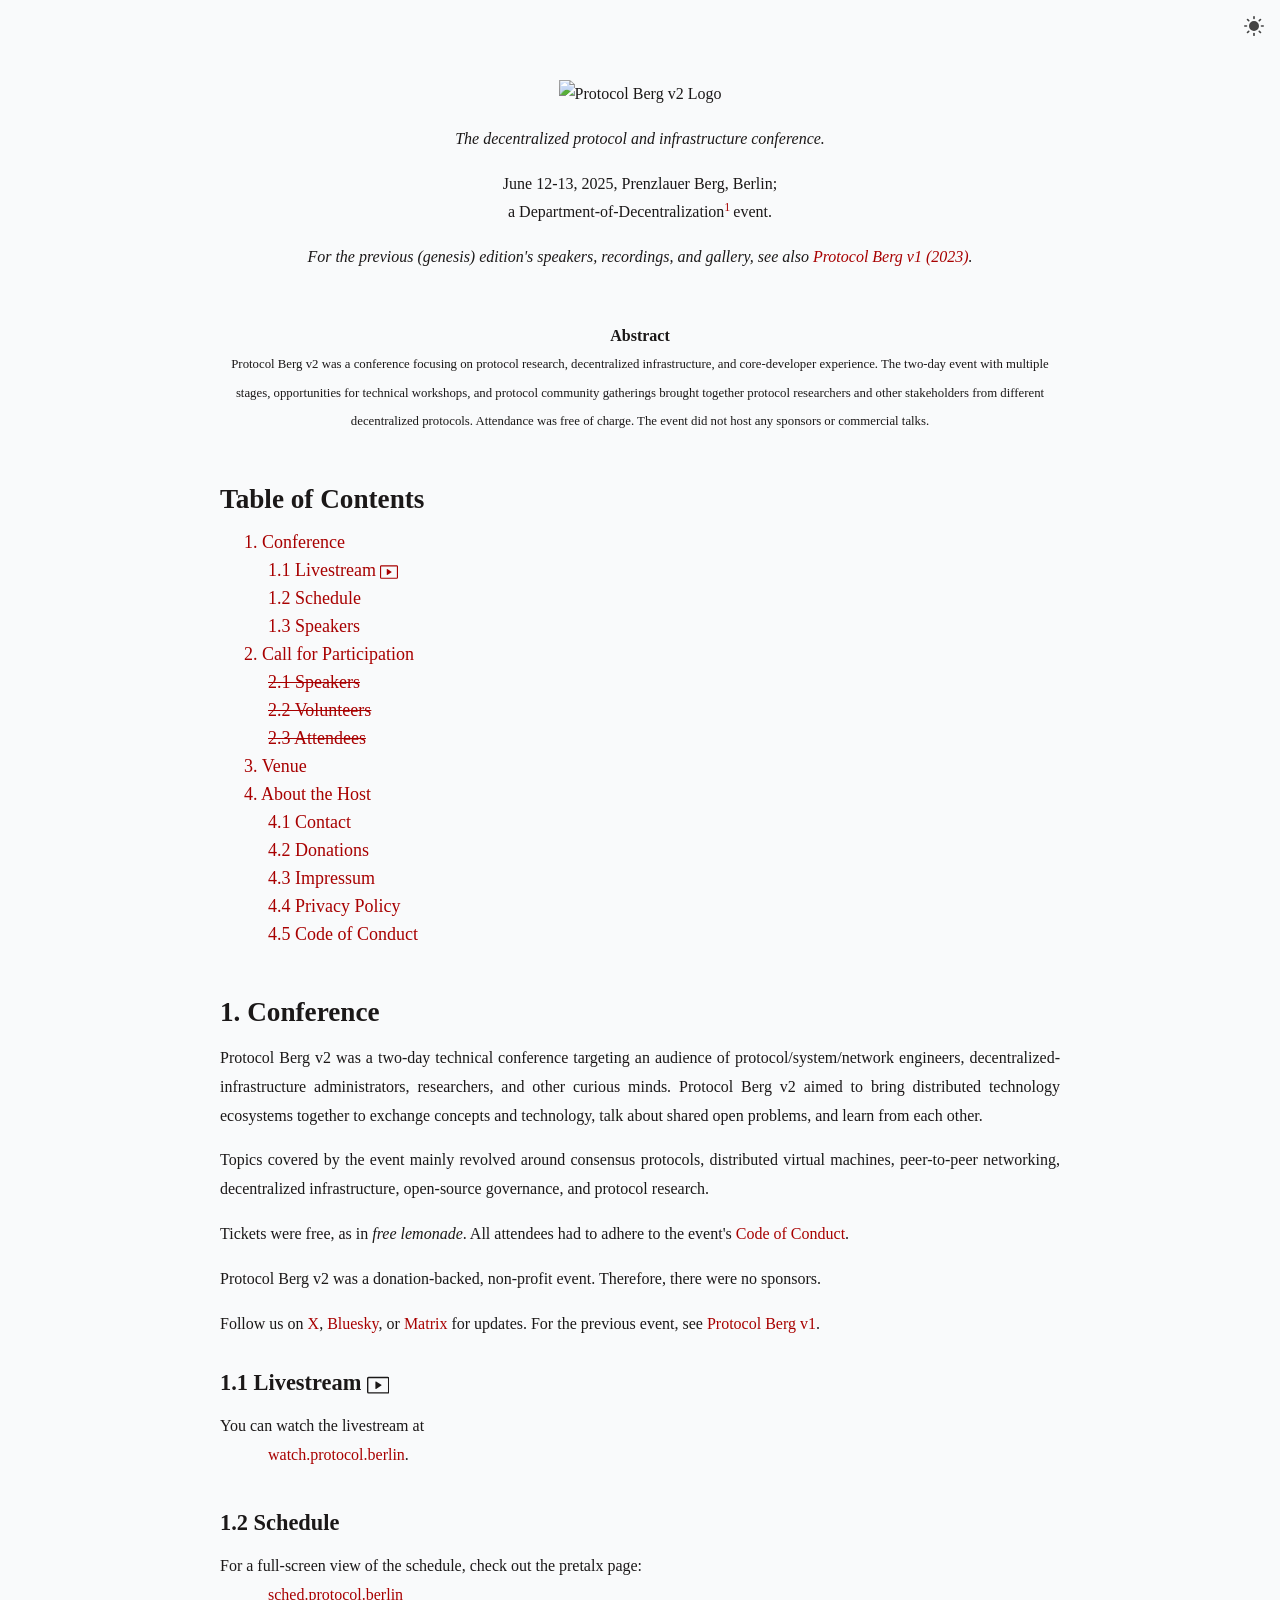
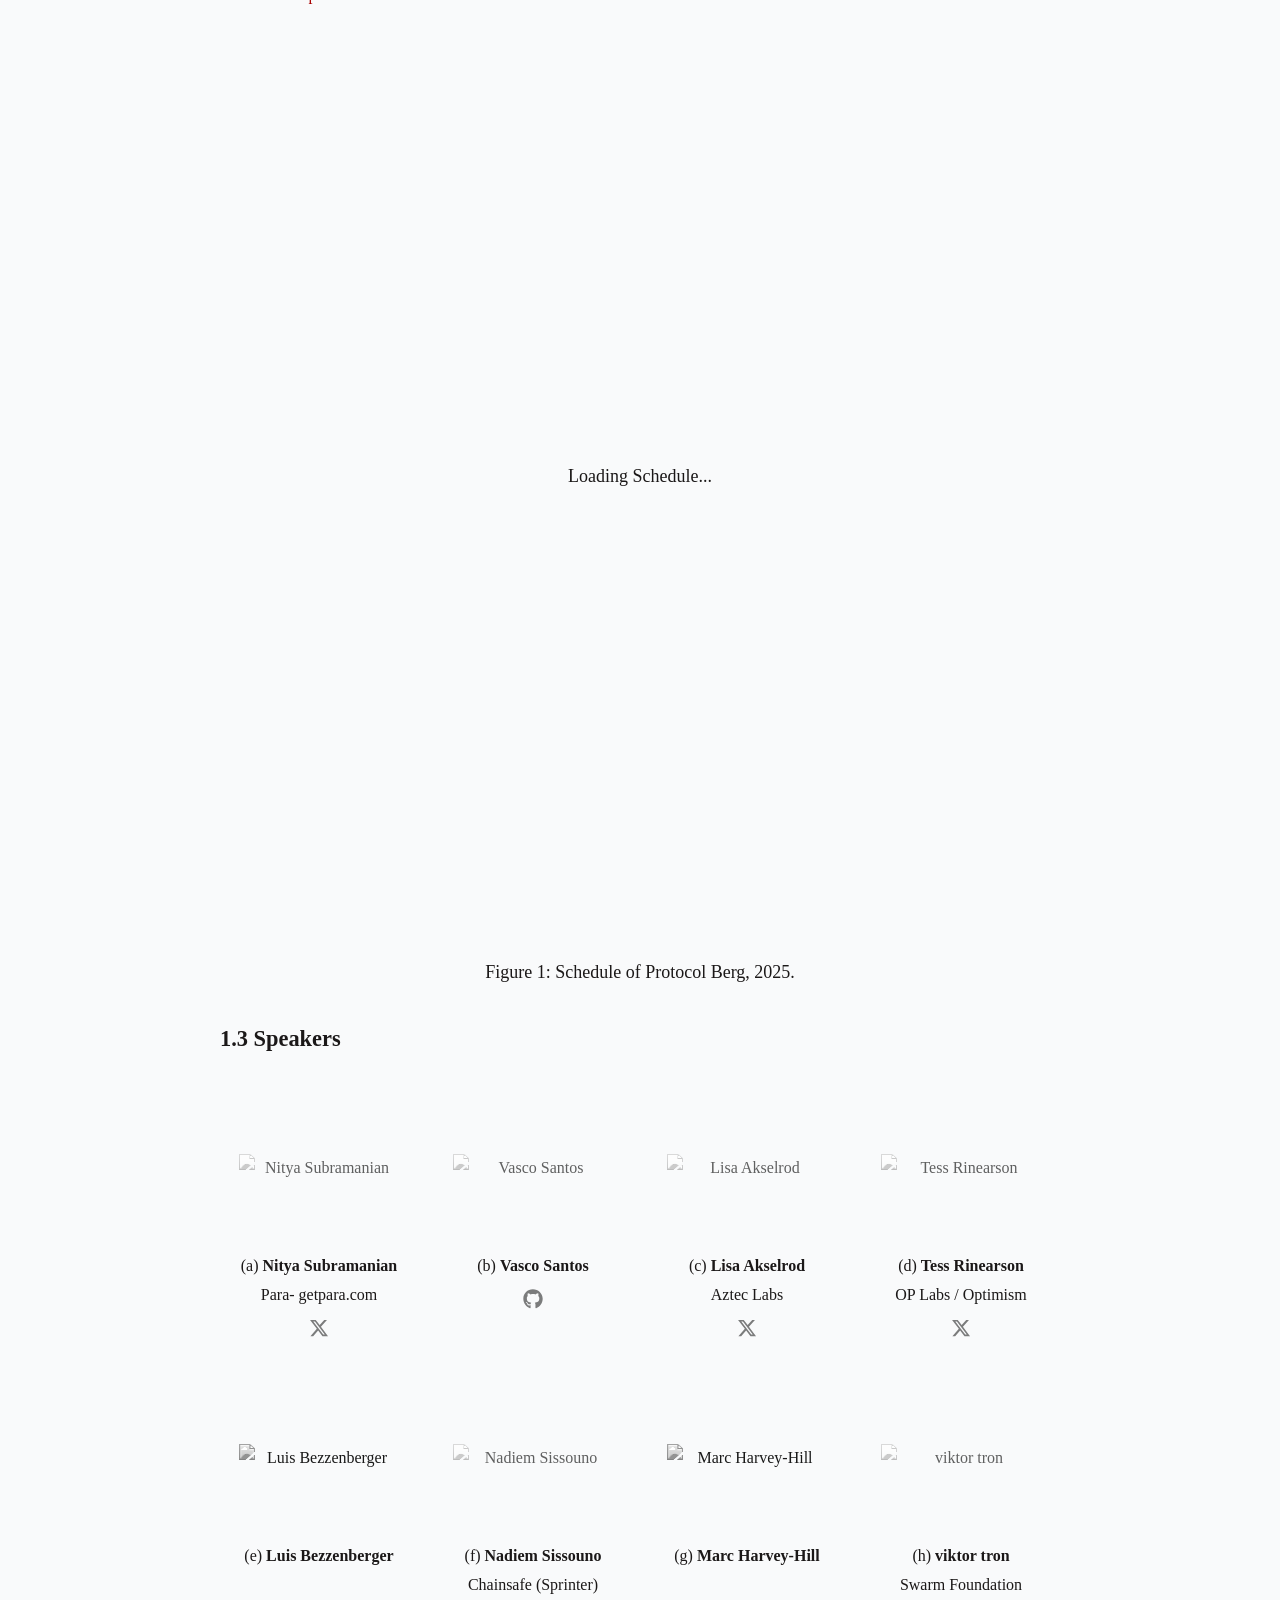
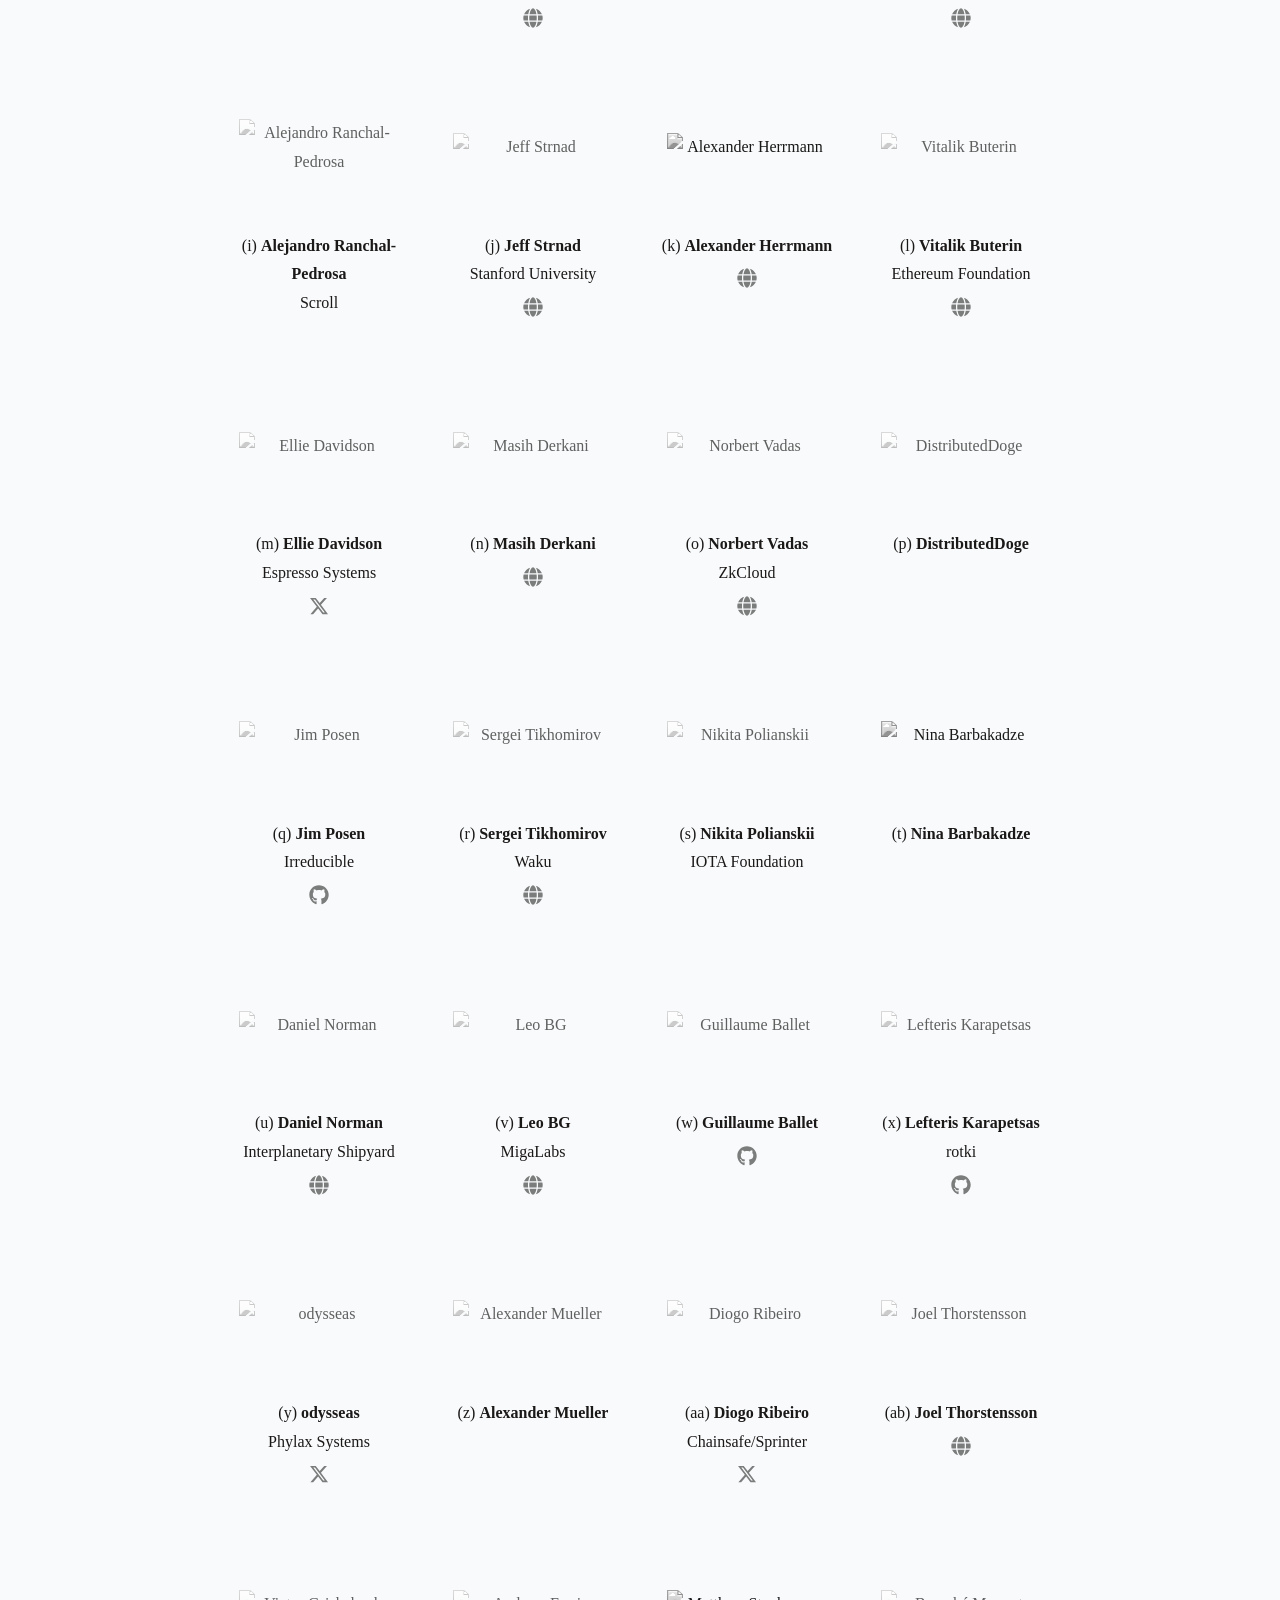
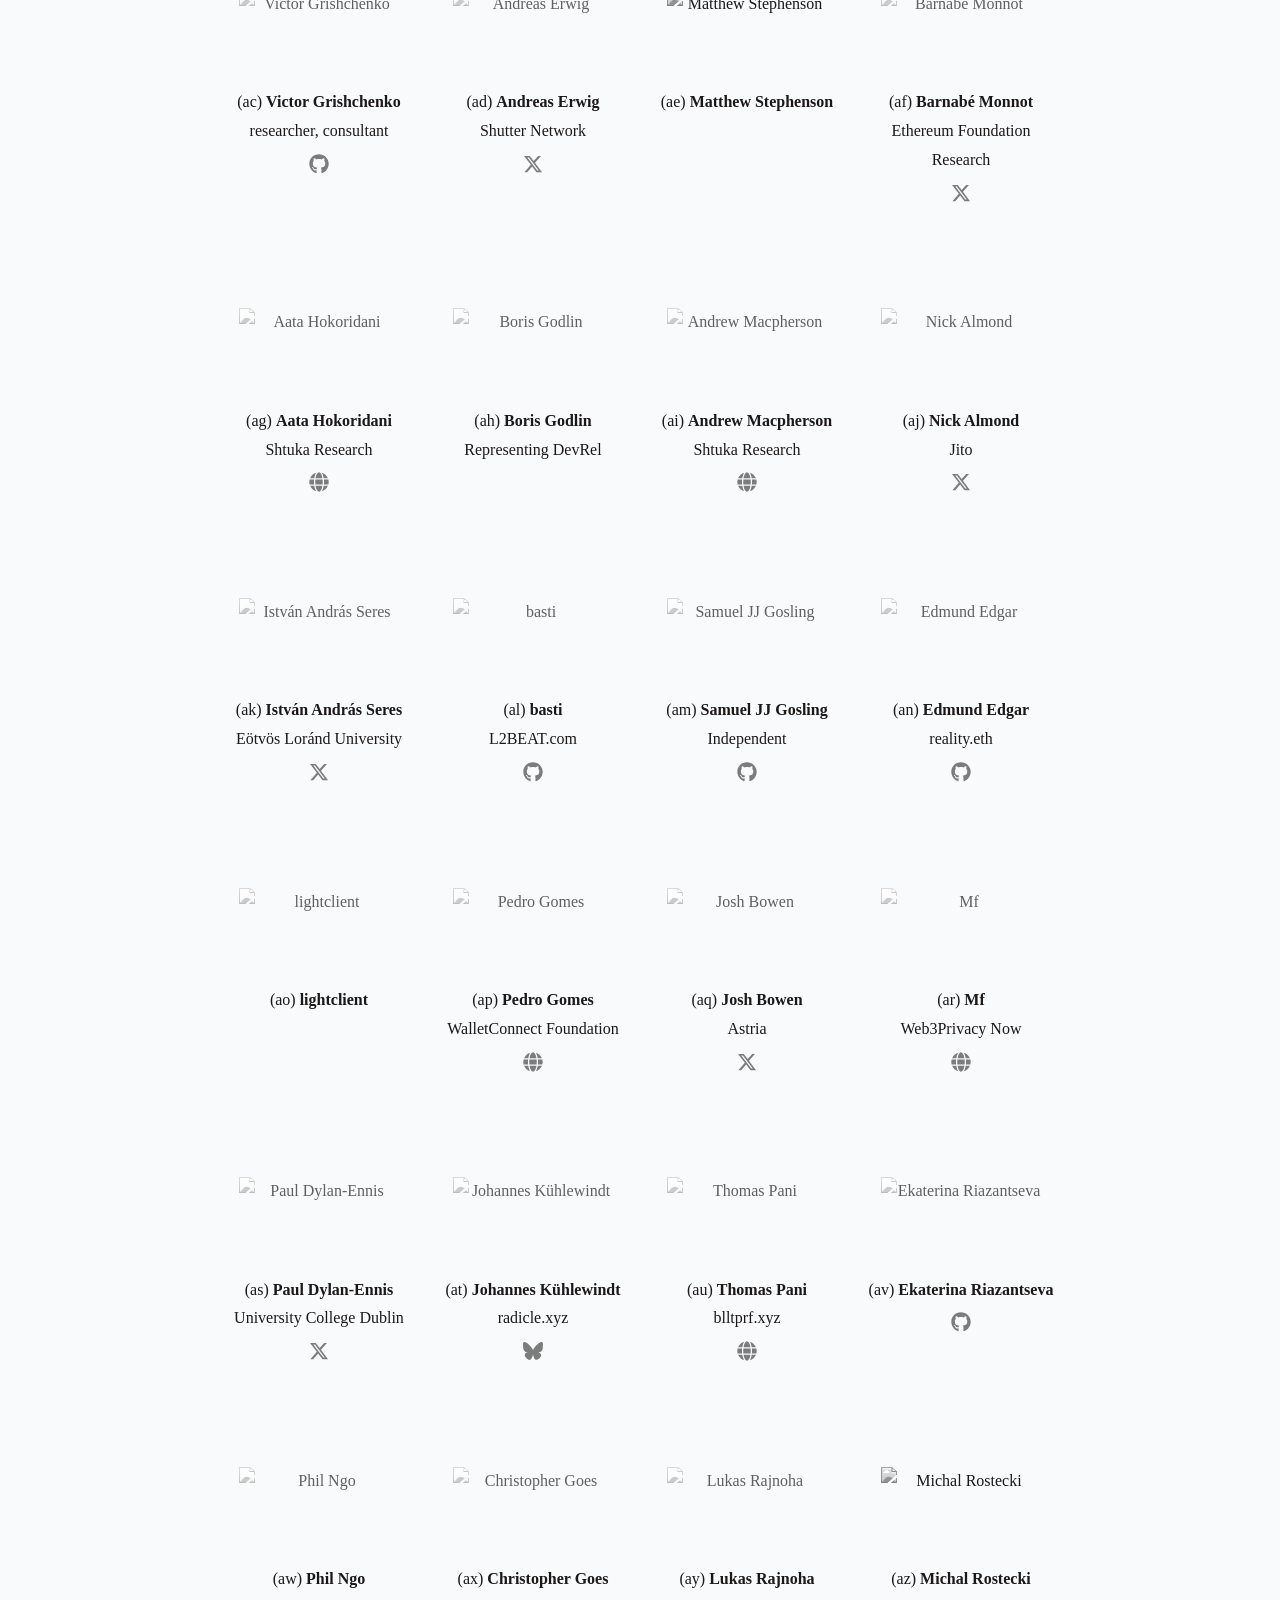
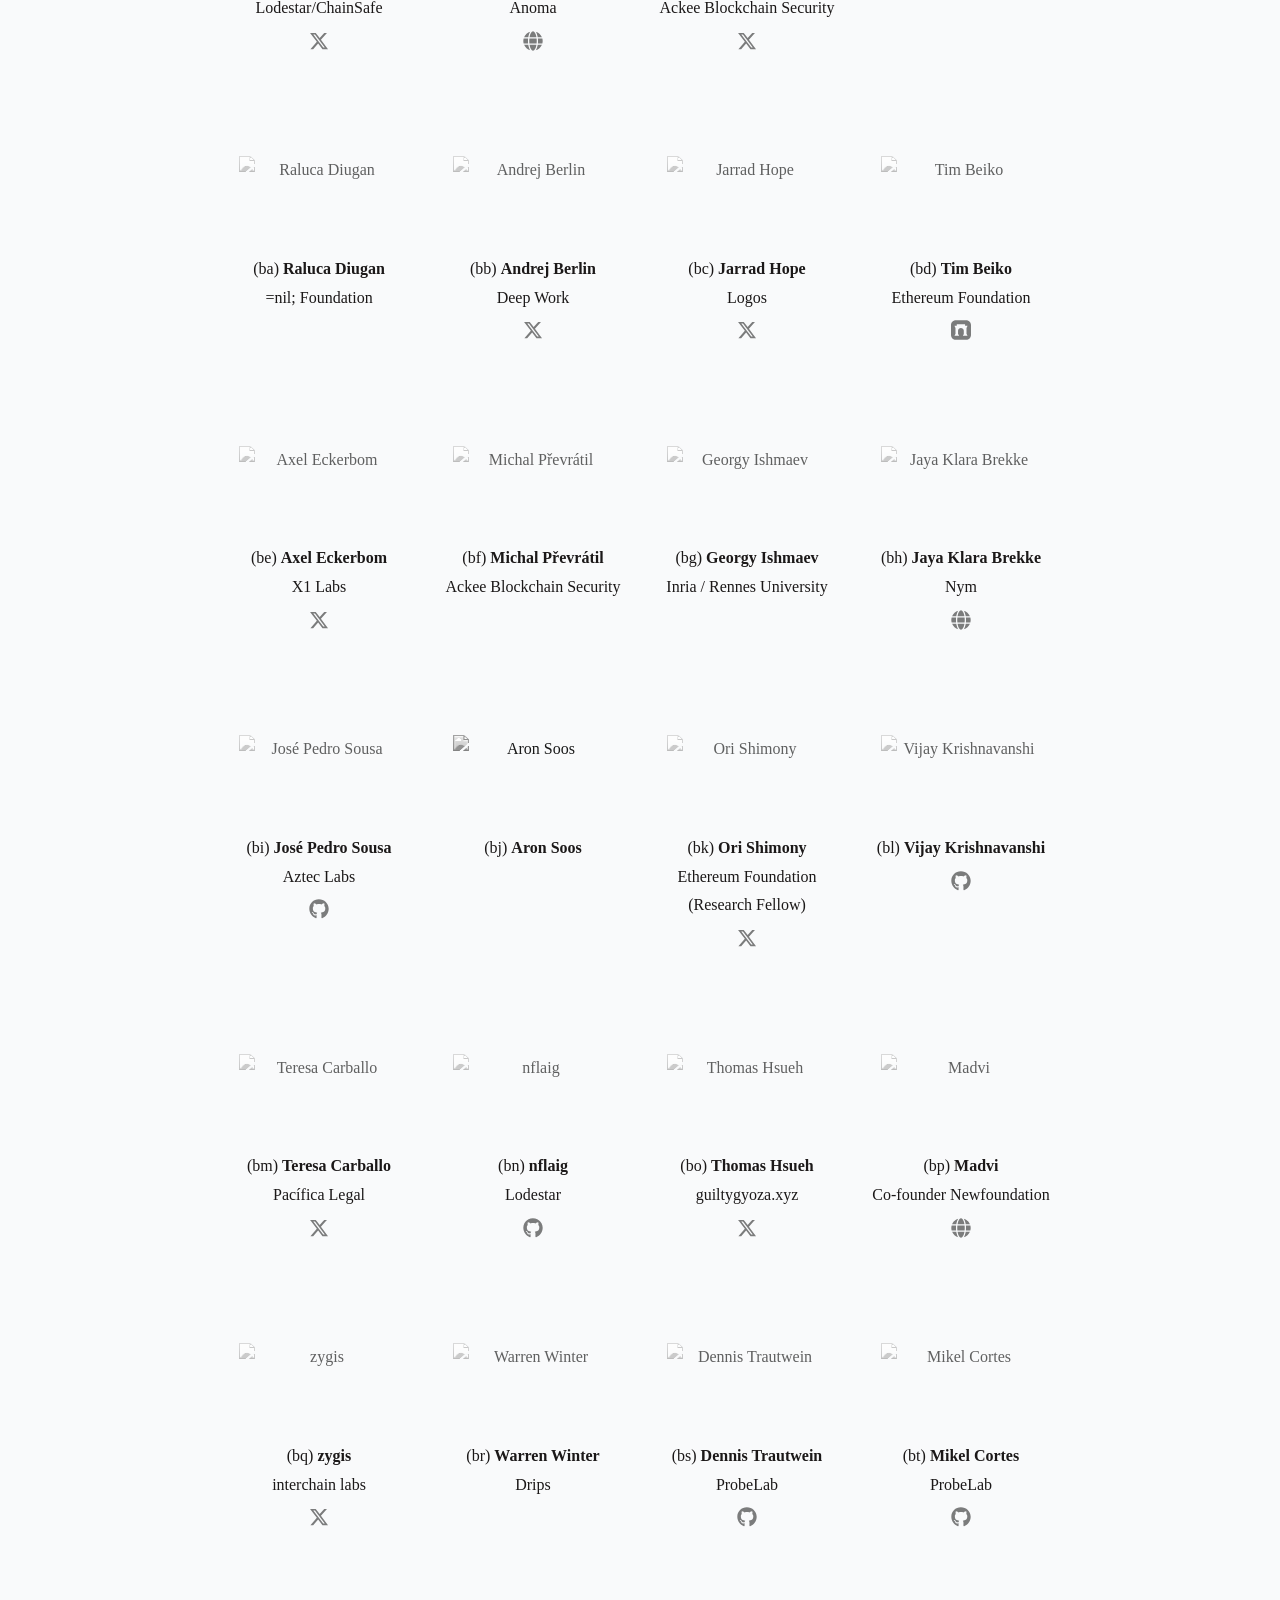
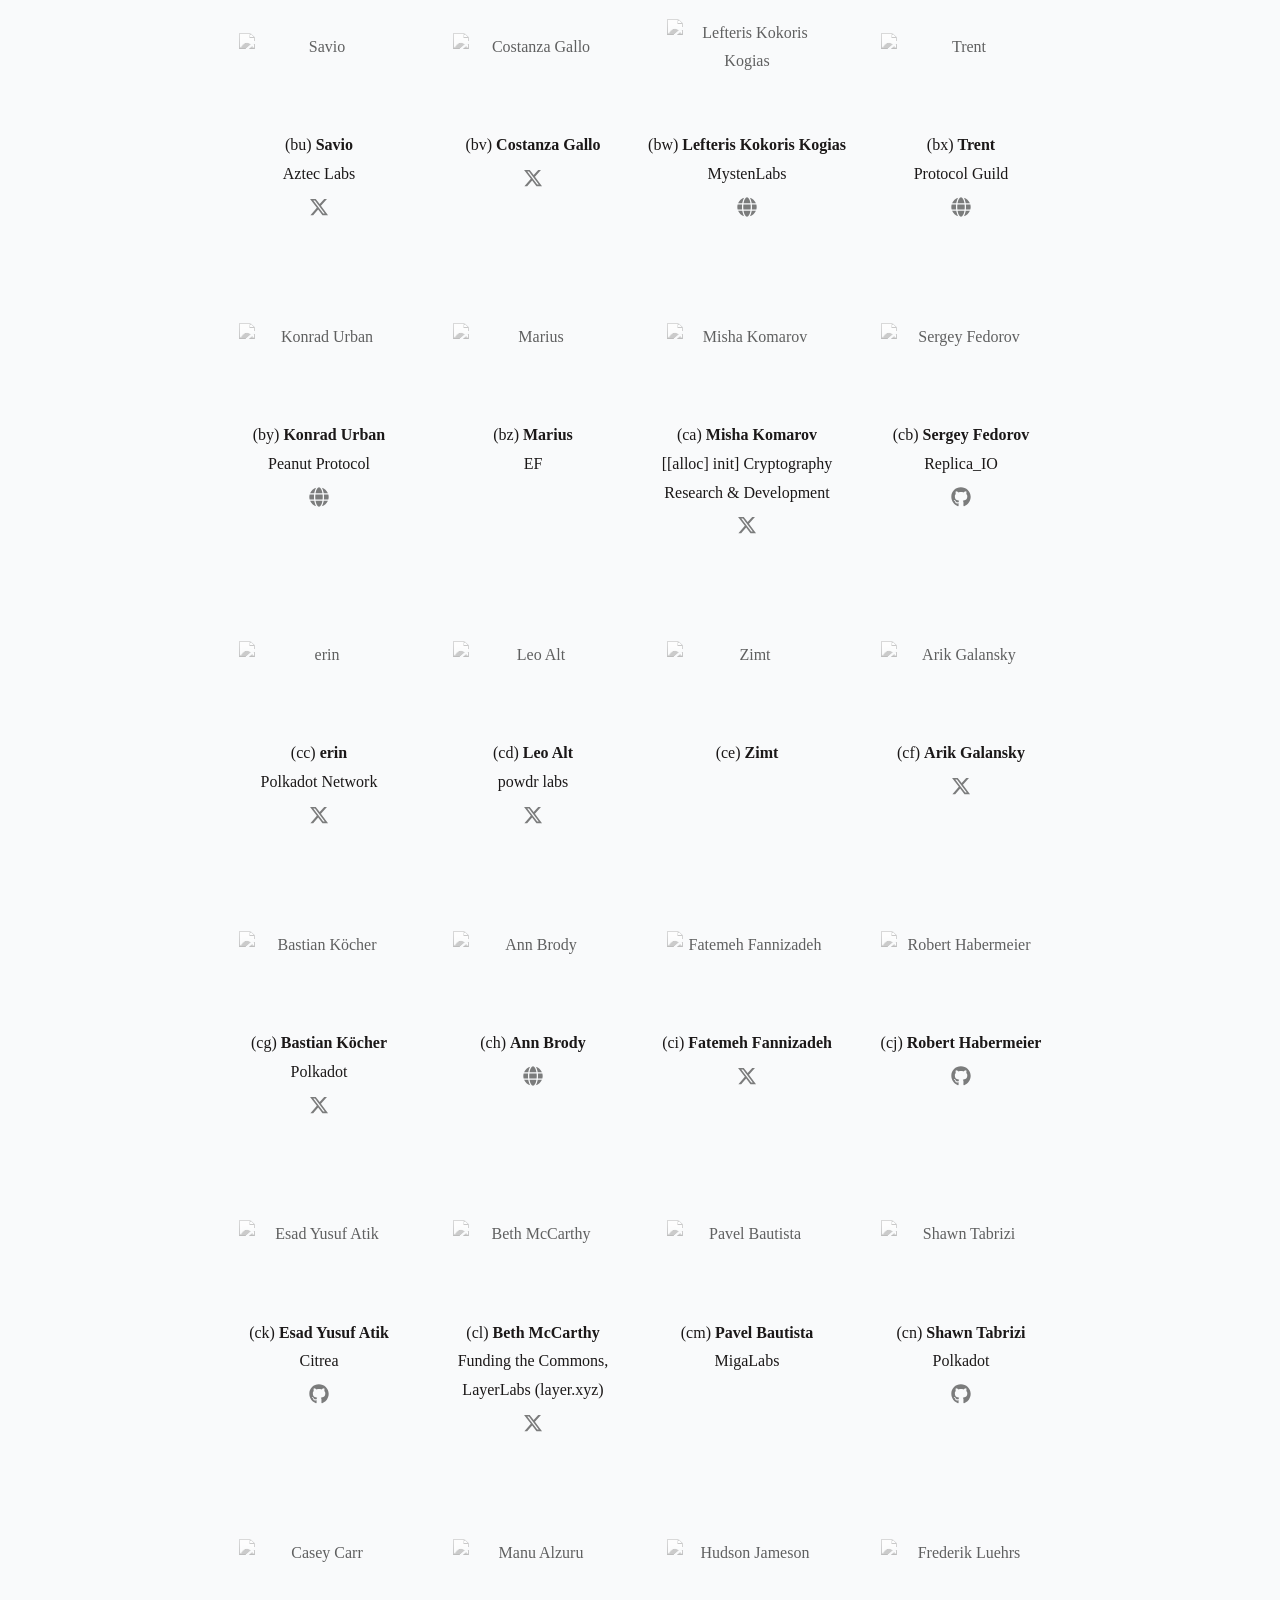
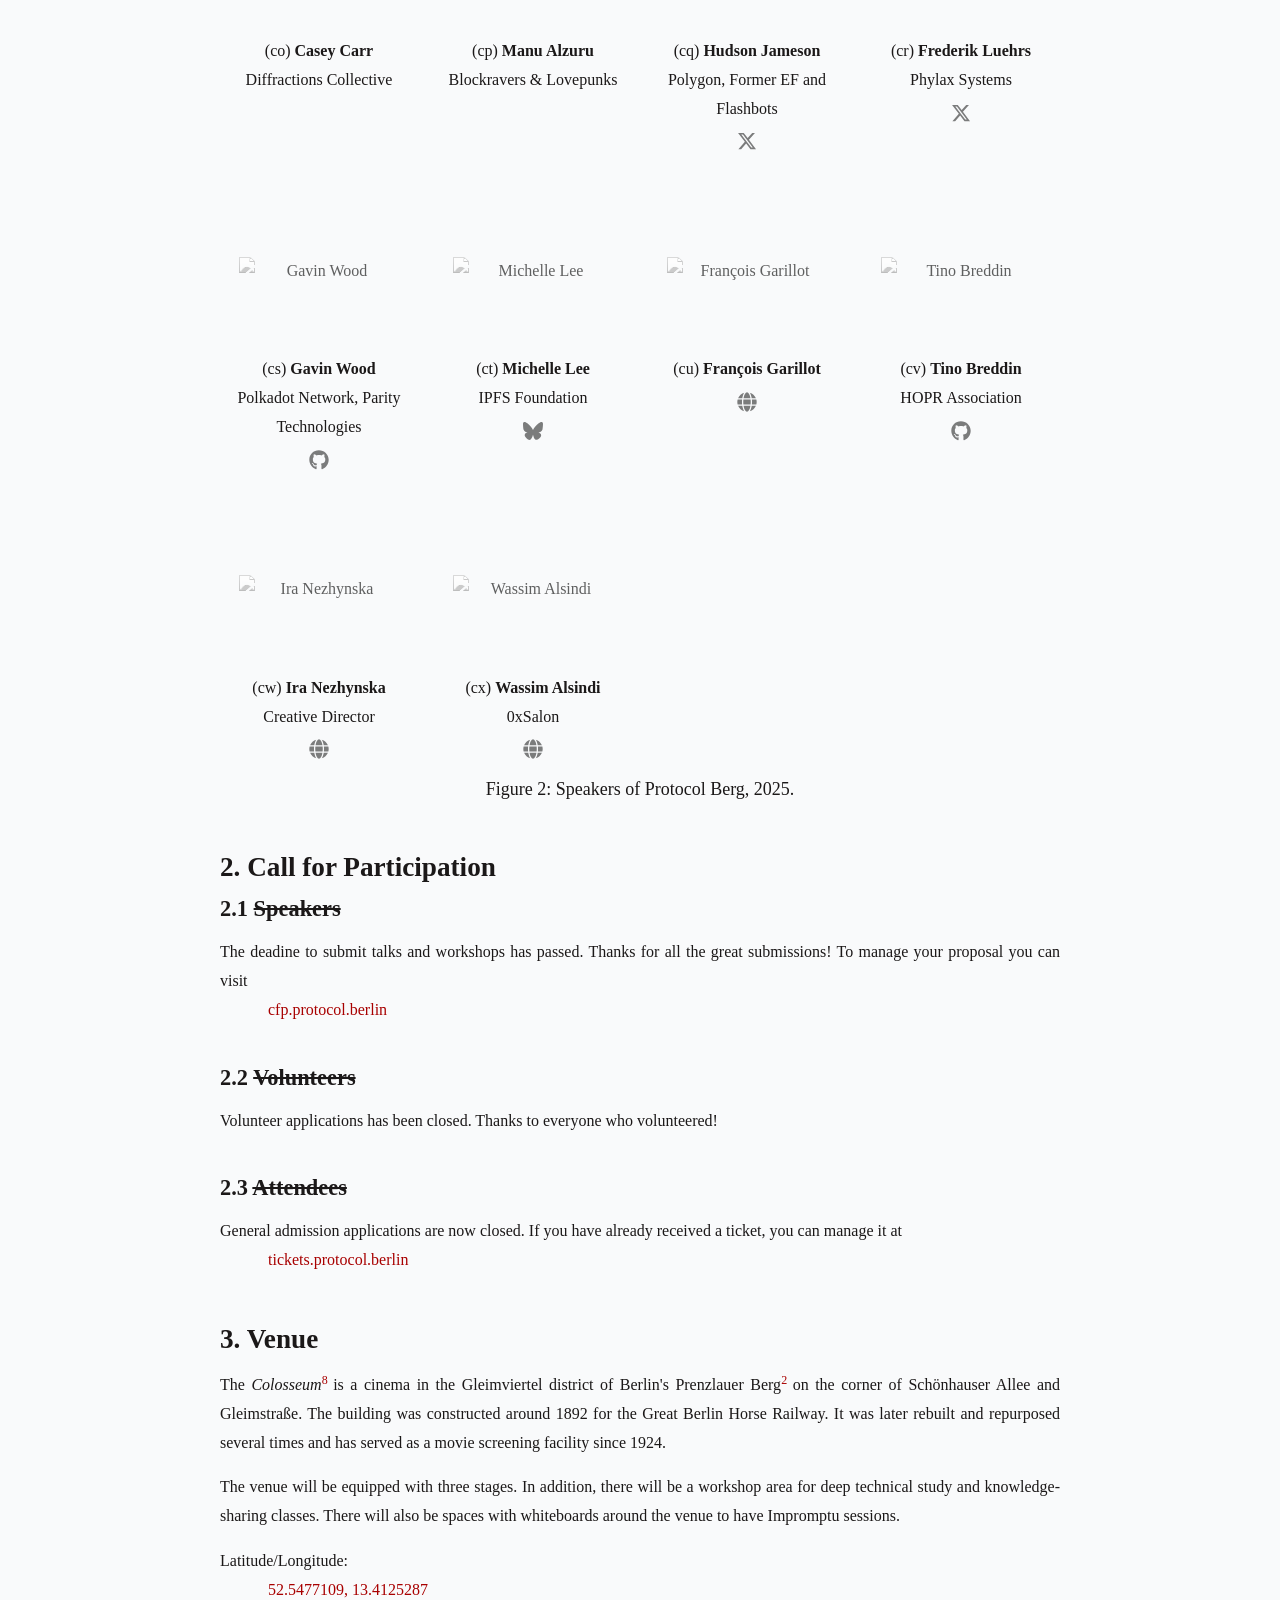
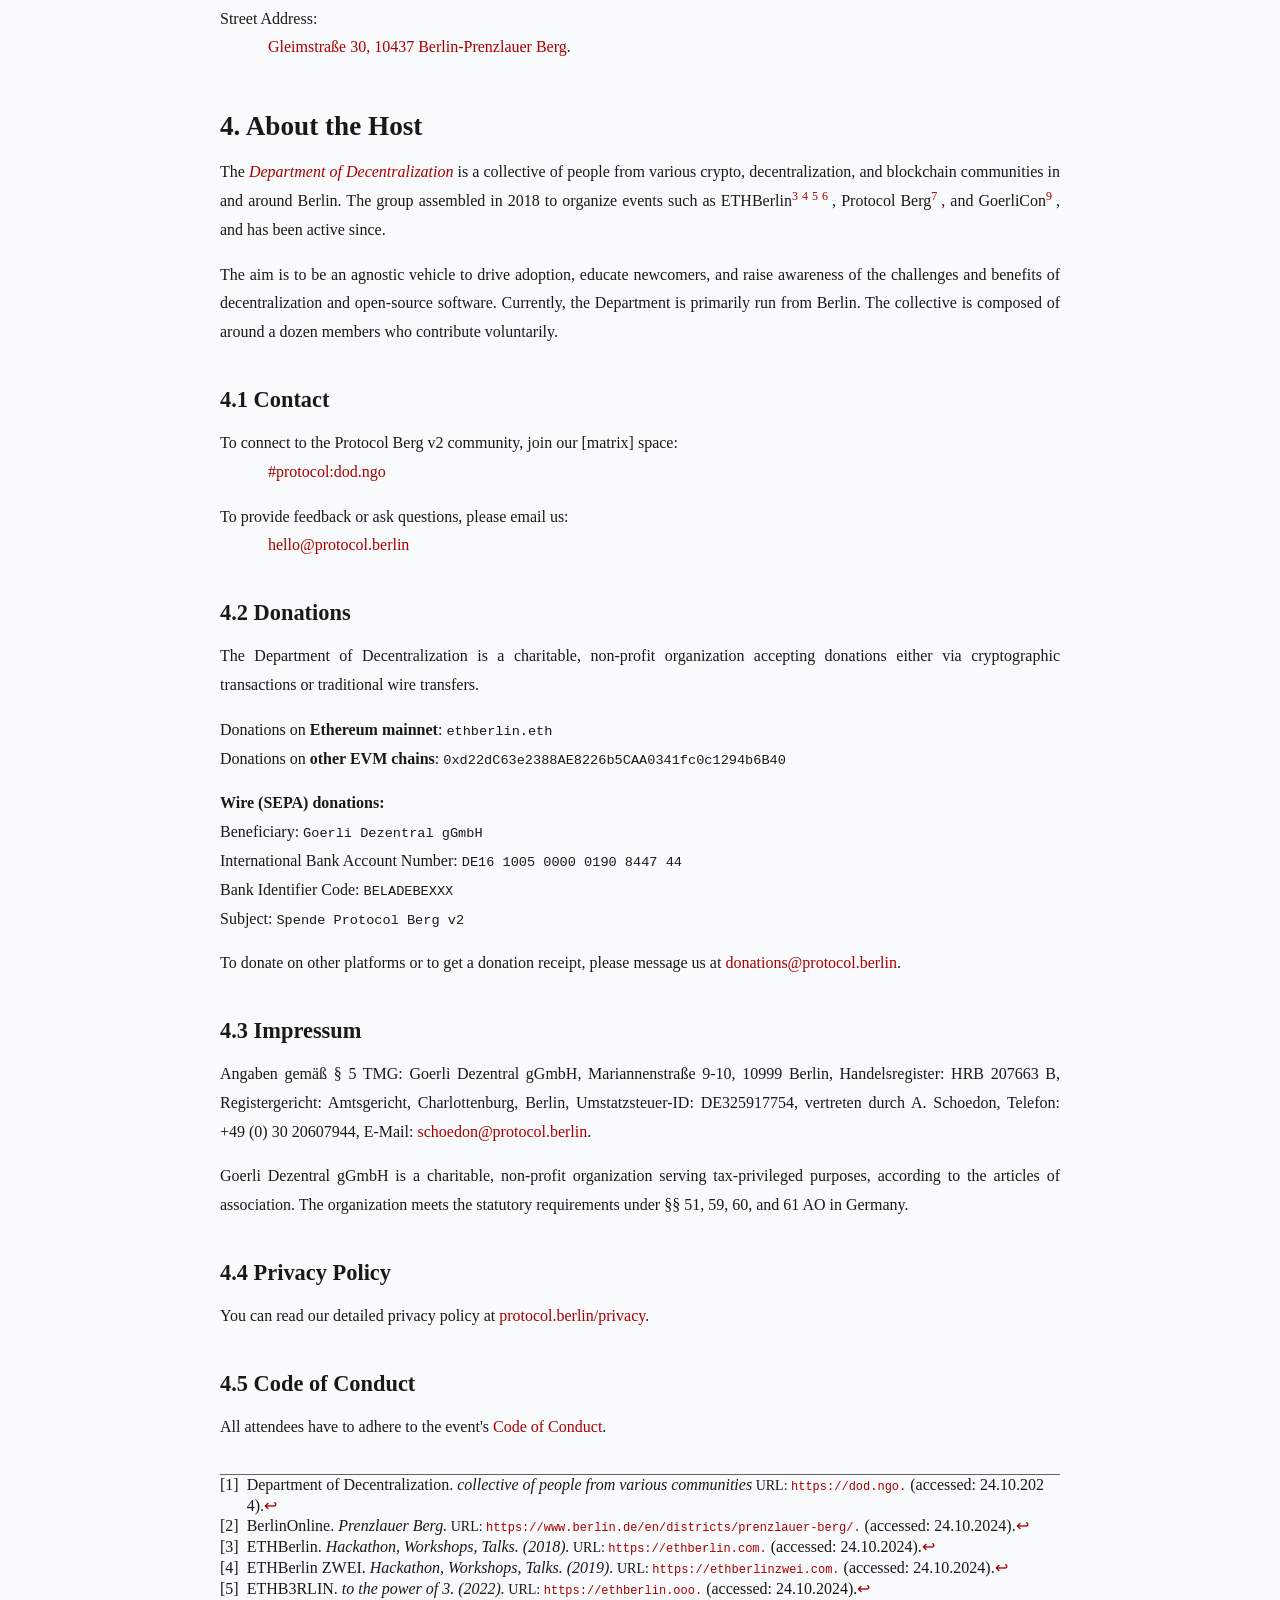
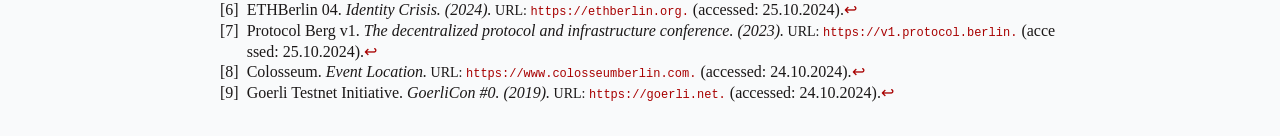
==== commit 13dffb35: "deploy: d38cf44a1cb871f049029c3f8f0bfd8e324b9329" ====
--- a/index.html
+++ b/index.html
@@ -7,7 +7,7 @@
  *
  * Source: https://github.com/vincentdoerig/latex-css
  * Licensed under MIT (https://github.com/vincentdoerig/latex-css/blob/master/LICENSE)
-*/@font-face{font-display:swap;font-family:Latin Modern;font-style:normal;font-weight:400;src:url(/static/LM-regular-fecdf157fc036b7f93a4ba6de4edd710.woff2) format("woff2"),url(/static/LM-regular-2ab644f0b784e7bbe8168a94cdc4c9fc.woff) format("woff"),url(/static/LM-regular-fe8b14efb99b8c8acbba7f445c48ae4b.ttf) format("truetype")}@font-face{font-display:swap;font-family:Latin Modern;font-style:italic;font-weight:400;src:url(/static/LM-italic-af06a120815d8ea7ee8c47df959ab812.woff2) format("woff2"),url(/static/LM-italic-a0ef6765323e7e13c0cb0190178fd6f4.woff) format("woff"),url(/static/LM-italic-c0c56f0dddca5dd537ac4f7eedc02226.ttf) format("truetype")}@font-face{font-display:swap;font-family:Latin Modern;font-style:normal;font-weight:700;src:url(/static/LM-bold-fe6484d55336977fade524beb5b5c1d5.woff2) format("woff2"),url(/static/LM-bold-a96a275deaaeeb51dfa7096c0f44bf60.woff) format("woff"),url(/static/LM-bold-5687e29706eb0d0cd86d69a85b480ba3.ttf) format("truetype")}@font-face{font-display:swap;font-family:Latin Modern;font-style:italic;font-weight:700;src:url(/static/LM-bold-italic-36cdfa3c5b8c5828afa67c61cc21ddfc.woff2) format("woff2"),url(/static/LM-bold-italic-7c4a2d69901984e5d61c758c00a11a68.woff) format("woff"),url(/static/LM-bold-italic-fa82fba5617a588466b676c55e397910.ttf) format("truetype")}@font-face{font-display:swap;font-family:Libertinus;font-style:normal;font-weight:400;src:url(/static/Libertinus-regular-bb4557fc1f4fa3dcd1e0dffd8e8c2ae7.woff2) format("woff2")}@font-face{font-display:swap;font-family:Libertinus;font-style:italic;font-weight:400;src:url(/static/Libertinus-italic-14b5589e45197c291768fcf9cda1ead4.woff2) format("woff2")}@font-face{font-display:swap;font-family:Libertinus;font-style:normal;font-weight:700;src:url(/static/Libertinus-bold-a0b7e24dcb8877f17e086fcf0584b022.woff2) format("woff2")}@font-face{font-display:swap;font-family:Libertinus;font-style:italic;font-weight:700;src:url(/static/Libertinus-bold-italic-81b1c4f4b41157df6f17447b900875f4.woff2) format("woff2")}@font-face{font-display:swap;font-family:Libertinus;font-style:normal;font-weight:600;src:url(/static/Libertinus-semibold-0ea40e419a4ececb768bcdbdf18cc417.woff2) format("woff2")}@font-face{font-display:swap;font-family:Libertinus;font-style:italic;font-weight:600;src:url(/static/Libertinus-semibold-italic-02bb0b08425a842da81e604f9f7ca158.woff2) format("woff2")}*,:after,:before{box-sizing:border-box}:root{--body-color:#1b1818;--body-bg-color:#f9fafb;--link-visited:#a80000;--link-focus-outline:#1660f3;--pre-bg-color:#e8edf2;--kbd-bg-color:#fff;--kbd-border-color:#afb3b6;--table-border-color:#000;--sidenote-target-border-color:#ddd688;--footnotes-border-color:#636363}.latex-dark{--body-color:#dbdbdb;--body-bg-color:#292929;--link-visited:#95daf3;--link-focus-outline:#8fb3e6;--pre-bg-color:#403f3f;--kbd-bg-color:#292929;--kbd-border-color:#afb3b6;--table-border-color:#fff;--sidenote-target-border-color:#969696;--footnotes-border-color:#969696;--proof-symbol-filter:invert(80%)}@media(prefers-color-scheme:dark){.latex-dark-auto{--body-color:#dbdbdb;--body-bg-color:#292929;--link-visited:#95daf3;--link-focus-outline:#8fb3e6;--pre-bg-color:#403f3f;--kbd-bg-color:#292929;--kbd-border-color:#afb3b6;--table-border-color:#fff;--sidenote-target-border-color:#969696;--footnotes-border-color:#969696;--proof-symbol-filter:invert(80%)}}body,dd,dl,figcaption,figure,h1,h2,h3,h4,li,ol[class],p,ul[class]{margin:0}html{font-size:1rem}@media(prefers-reduced-motion:no-preference){html{scroll-behavior:smooth}}body.libertinus{font-family:Libertinus,Georgia,Cambria,Times New Roman,Times,serif}body{text-rendering:optimizeLegibility;background-color:var(--body-bg-color);color:var(--body-color);counter-reset:theorem;counter-reset:definition;counter-reset:sidenote-counter;font-family:Latin Modern,Georgia,Cambria,Times New Roman,Times,serif;line-height:1.8;margin:0 auto;max-width:80ch;min-height:100vh;overflow-x:hidden;padding:2rem 1.25rem}p{hyphens:auto;-webkit-hyphens:auto;-moz-hyphens:auto;margin-top:1rem;text-align:justify}a:not([class]){-webkit-text-decoration-skip:ink;text-decoration-skip-ink:auto}a,a:visited{color:var(--link-visited)}a:focus{outline:2px solid var(--link-focus-outline);outline-offset:2px}img{display:block;height:auto;max-width:100%}button,input,select,textarea{font:inherit}textarea{width:100%}article>*+*{margin-top:1em}code,kbd,pre{font-family:Menlo,Monaco,Consolas,Liberation Mono,Courier New,monospace;font-size:85%}pre{background:var(--pre-bg-color);border-radius:4px;max-width:100%;overflow:auto;padding:1rem 1.4rem}pre code{font-size:95%;position:relative}kbd{background:var(--kbd-bg-color);border:1px solid var(--kbd-border-color);border-radius:2px;font-size:75%;padding:2px 4px}table{border-bottom:2.27px solid var(--table-border-color);border-collapse:collapse;border-spacing:0;border-top:2.27px solid var(--table-border-color);counter-increment:caption;max-width:100%;overflow-x:auto;width:auto}table tr>th[scope=col]{border-bottom:1.36px solid var(--table-border-color)}table tr>th[scope=row]{border-right:1.36px solid var(--table-border-color)}table>tbody>tr:first-child>td,table>tbody>tr:first-child>th{border-top:1.36px solid var(--table-border-color)}table>tbody>tr:last-child>td,table>tbody>tr:last-child>th{border-bottom:1.36px solid var(--table-border-color)}td,th{line-height:1.1;padding:.5rem}caption,td,th{text-align:left}caption{font-size:.923em;margin-left:0;padding:0 .25em .25em;width:100%}caption:before{content:"Table " counter(caption) ". ";font-weight:700}.scroll-wrapper{overflow-x:auto}.scroll-wrapper>table td{white-space:nowrap}h1:first-child{text-align:center}nav ol{counter-reset:item;padding-left:2rem}nav li{display:block}nav li:before{content:counters(item,".") " ";counter-increment:item;padding-right:.85rem}dl dd{text-align:center}.theorem{counter-increment:theorem;display:block;font-style:italic;margin:12px 0}.theorem:before{content:"Theorem " counter(theorem) ". ";font-style:normal;font-weight:700}.lemma{counter-increment:theorem;display:block;font-style:italic;margin:12px 0}.lemma:before{content:"Lemma " counter(theorem) ". ";font-style:normal;font-weight:700}.proof{display:block;font-style:normal;margin:12px 0;position:relative}.proof:before{content:"Proof. " attr(title);font-style:italic}.proof:after{bottom:-2px;content:"◾️";filter:var(--proof-symbol-filter);position:absolute;right:-12px}.definition{counter-increment:definition;display:block;font-style:normal;margin:12px 0}.definition:before{content:"Definition " counter(definition) ". ";font-style:normal;font-weight:700}.author{font-variant-caps:small-caps;margin:.85rem 0;text-align:center}.sidenote{clear:right;float:right;font-size:.8rem;margin-bottom:1em;margin-right:-20vw;width:18vw}.sidenote.left{float:left;margin-bottom:1em;margin-left:-20vw}.sidenote:target{border:1.5px solid var(--sidenote-target-border-color);padding:0 .5rem;scroll-margin-block-start:10rem}.sidenote-number{counter-increment:sidenote-counter}.sidenote-number:after,.sidenote:before{position:relative;vertical-align:baseline}.sidenote-number:after{content:counter(sidenote-counter);font-size:.7rem;left:.1rem;top:-.5rem}.sidenote-number~.sidenote:before{content:counter(sidenote-counter) " ";font-size:.7rem;top:-.5rem}label.sidenote-toggle:not(.sidenote-number){display:none}blockquote .sidenote{margin-right:-24vw;width:18vw}label.sidenote-toggle{cursor:pointer;display:inline}input.sidenote-toggle{display:none}@media(max-width:1050px){label.sidenote-toggle:not(.sidenote-number){display:inline}.sidenote{display:none}.sidenote-toggle:checked+.sidenote{clear:both;display:block;float:left;left:1rem;margin:.5rem 1.25rem 1rem .5rem;width:95%}blockquote .sidenote{margin-right:-25vw;width:16vw}}.footnotes p{font-size:85%;line-height:1.5;margin-bottom:.4rem;text-align:left}.footnotes{border-top:1px solid var(--footnotes-border-color)}.abstract,.abstract p{margin-top:0;text-align:center}.abstract{margin:2.25rem 0}.abstract>h2{font-size:1rem;margin-bottom:-.2rem}.latex span:first-child{font-size:.75em;line-height:1ex;margin-left:-.48em;margin-right:-.15em;text-transform:uppercase;vertical-align:.28em}.latex span:nth-child(2){line-height:1ex;margin-left:-.1667em;margin-right:-.125em;text-transform:uppercase;vertical-align:-.5ex}h1{font-size:2.5rem;line-height:3.25rem;margin-bottom:1.625rem}h2{font-size:1.7rem;line-height:2rem;margin-top:3rem}h3{font-size:1.4rem;margin-top:2.5rem}h4{font-size:1.2rem;margin-top:2rem}h5{margin-top:1.8rem}h5,h6{font-size:1rem}h6{font-style:italic;font-weight:400;margin-top:2.5rem}h3,h4,h5,h6{line-height:1.625rem}h1+h2{margin-top:1.625rem}h2+h3,h3+h4,h4+h5{margin-top:.8rem}h5+h6{margin-top:-.8rem}h2,h3,h4,h5,h6{margin-bottom:.8rem}.ReactModal__Overlay{opacity:0;transition:opacity .2s ease-in-out}.ReactModal__Overlay--after-open{opacity:1}.ReactModal__Overlay--before-close{opacity:0}.ReactModal__Content{max-height:80vh;overflow-y:auto;transform:scale(.8);transition:transform .2s ease-in-out}.ReactModal__Content--after-open{transform:scale(1)}.ReactModal__Content--before-close{transform:scale(.8)}.markdown-content{font-size:.9rem}.markdown-content p{margin-bottom:.75rem}.markdown-content h1,.markdown-content h2,.markdown-content h3,.markdown-content h4,.markdown-content h5,.markdown-content h6{font-weight:700;margin-bottom:.5rem;margin-top:1rem}.markdown-content h1{font-size:1.5rem}.markdown-content h2{font-size:1.25rem}.markdown-content h3{font-size:1.1rem}.markdown-content ol,.markdown-content ul{margin-bottom:.75rem;margin-left:1.5rem}.markdown-content ul{list-style-type:disc}.markdown-content ol{list-style-type:decimal}.markdown-content li{margin-bottom:.25rem}.markdown-content a{color:#3182ce;text-decoration:underline}.markdown-content a:hover{text-decoration:none}.markdown-content blockquote{border-left:4px solid #e2e8f0;font-style:italic;margin:.75rem 0;padding-left:1rem}.markdown-content code{font-family:monospace;font-size:.85rem;padding:.1rem .3rem}.markdown-content code,.markdown-content pre{background-color:#f7fafc;border-radius:.25rem}.markdown-content pre{margin:.75rem 0;overflow-x:auto;padding:1rem}.markdown-content pre code{background-color:transparent;padding:0}.markdown-content hr{border:0;border-top:1px solid #e2e8f0;margin:1.5rem 0}.markdown-content table{border-collapse:collapse;margin:.75rem 0;width:100%}.markdown-content table td,.markdown-content table th{border:1px solid #e2e8f0;padding:.5rem}.markdown-content table th{background-color:#f7fafc;font-weight:700}</style><link rel="icon" href="/favicon-32x32.png?v=2cd6e72472e91fd8dc06cb59eb651ffc" type="image/png"/><link rel="manifest" href="/manifest.webmanifest" crossorigin="use-credentials"/><link rel="apple-touch-icon" sizes="48x48" href="/icons/icon-48x48.png?v=2cd6e72472e91fd8dc06cb59eb651ffc"/><link rel="apple-touch-icon" sizes="72x72" href="/icons/icon-72x72.png?v=2cd6e72472e91fd8dc06cb59eb651ffc"/><link rel="apple-touch-icon" sizes="96x96" href="/icons/icon-96x96.png?v=2cd6e72472e91fd8dc06cb59eb651ffc"/><link rel="apple-touch-icon" sizes="144x144" href="/icons/icon-144x144.png?v=2cd6e72472e91fd8dc06cb59eb651ffc"/><link rel="apple-touch-icon" sizes="192x192" href="/icons/icon-192x192.png?v=2cd6e72472e91fd8dc06cb59eb651ffc"/><link rel="apple-touch-icon" sizes="256x256" href="/icons/icon-256x256.png?v=2cd6e72472e91fd8dc06cb59eb651ffc"/><link rel="apple-touch-icon" sizes="384x384" href="/icons/icon-384x384.png?v=2cd6e72472e91fd8dc06cb59eb651ffc"/><link rel="apple-touch-icon" sizes="512x512" href="/icons/icon-512x512.png?v=2cd6e72472e91fd8dc06cb59eb651ffc"/><title data-gatsby-head="true">Protocol Berg - Berlin</title></head><body><div id="___gatsby"><div style="outline:none" tabindex="-1" id="gatsby-focus-wrapper"><main><svg xmlns="http://www.w3.org/2000/svg" width="20" height="20" viewBox="0 0 24 24" color="#444444" fill="none" stroke-width="2" stroke-linecap="round" stroke-linejoin="round" stroke="currentColor" style="cursor:pointer;transform:rotate(90deg);margin-bottom:2rem" class="absolute top-4 right-4"><mask id="circle-mask-0"><rect x="0" y="0" width="100%" height="100%" fill="white"></rect><circle style="cx:100%;cy:0%" r="9" fill="black"></circle></mask><circle cx="12" cy="12" fill="#444444" style="r:5px" mask="url(#circle-mask-0)"></circle><g stroke="currentColor" style="opacity:1"><line x1="12" y1="1" x2="12" y2="3"></line><line x1="12" y1="21" x2="12" y2="23"></line><line x1="4.22" y1="4.22" x2="5.64" y2="5.64"></line><line x1="18.36" y1="18.36" x2="19.78" y2="19.78"></line><line x1="1" y1="12" x2="3" y2="12"></line><line x1="21" y1="12" x2="23" y2="12"></line><line x1="4.22" y1="19.78" x2="5.64" y2="18.36"></line><line x1="18.36" y1="5.64" x2="19.78" y2="4.22"></line></g></svg><header class="text-center my-12"><div class="flex items-center justify-center"><img class="w-full max-w-xs sm:w-auto h-auto " src="/static/protocolBerg-cecfaf6d541b8c670b22f7c145818c38.png" alt="Protocol Berg v2 Logo"/></div><p class="italic text-center">The decentralized protocol and infrastructure conference.</p><p class="text-center">June 12-13, 2025, Prenzlauer Berg, Berlin;<br/>a Department-of-Decentralization<sup><a href="#fn1" id="ref1">1</a> </sup> event.</p><p class="italic text-center">For the previous (genesis) edition&#x27;s speakers, recordings, and gallery, see also<!-- --> <a href="https://v1.protocol.berlin" target="_blank" rel="noreferrer">Protocol Berg v1 (2023)</a>.</p></header><div class="abstract"><h2 class="font-bold" id="abstract">Abstract</h2><small class="mt-4">Protocol Berg v2 was a conference focusing on protocol research, decentralized infrastructure, and core-developer experience. The two-day event with multiple stages, opportunities for technical workshops, and protocol community gatherings brought together protocol researchers and other stakeholders from different decentralized protocols. Attendance was free of charge. The event did not host any sponsors or commercial talks.</small></div><div><h2 class="font-bold" id="toc">Table of Contents</h2><ol class="pl-6 text-lg"><li><a href="#conference">1. Conference</a></li><ul class="pl-6"><li><a href="#livestream">1.1 Livestream <svg stroke="currentColor" fill="currentColor" stroke-width="0" viewBox="0 0 24 24" class="inline-block" height="1em" width="1em" xmlns="http://www.w3.org/2000/svg"><path d="M0 4.75C0 3.784.784 3 1.75 3h20.5c.966 0 1.75.784 1.75 1.75v14.5A1.75 1.75 0 0 1 22.25 21H1.75A1.75 1.75 0 0 1 0 19.25Zm1.75-.25a.25.25 0 0 0-.25.25v14.5c0 .138.112.25.25.25h20.5a.25.25 0 0 0 .25-.25V4.75a.25.25 0 0 0-.25-.25Z"></path><path d="M9 15.584V8.416a.5.5 0 0 1 .77-.42l5.576 3.583a.5.5 0 0 1 0 .842L9.77 16.005a.5.5 0 0 1-.77-.42Z"></path></svg></a></li><li><a href="#schedule">1.2 Schedule</a></li><li><a href="#speakers">1.3 Speakers</a></li></ul><li><a href="#cfp">2. Call for Participation</a></li><ul class="pl-6"><li><a href="#cfp-speakers"><s>2.1 Speakers</s></a></li><li><a href="#cfp-volunteers"><s>2.2 Volunteers</s></a></li><li><a href="#cfp-attendees"> <s>2.3 Attendees</s></a></li></ul><li><a href="#venue">3. Venue</a></li><li><a href="#host">4. About the Host</a><ul class="pl-6"><li><a href="#contact">4.1 Contact</a></li><li><a href="#donations">4.2 Donations</a></li><li><a href="#imprint">4.3 Impressum</a></li><li><a href="#privacy">4.4 Privacy Policy</a></li><li><a href="#conduct">4.5 Code of Conduct</a></li></ul></li></ol></div><section><h2 class="font-bold" id="conference">1. Conference</h2><p>Protocol Berg v2 was a two-day technical conference targeting an audience of protocol/system/network engineers, decentralized-infrastructure administrators, researchers, and other curious minds. Protocol Berg v2 aimed to bring distributed technology ecosystems together to exchange concepts and technology, talk about shared open problems, and learn from each other.</p><p>Topics covered by the event mainly revolved around consensus protocols, distributed virtual machines, peer-to-peer networking, decentralized infrastructure, open-source governance, and protocol research.</p><p>Tickets were free, as in <span class="italic">free lemonade</span>. All attendees had to adhere to the event&#x27;s <a href="/conduct">Code of Conduct</a>.</p><p>Protocol Berg v2 was a donation-backed, non-profit event. Therefore, there were no sponsors.</p><p>Follow us on<!-- --> <a href="https://x.com/protocol_berg" target="_blank" rel="noreferrer">X</a>,<!-- --> <a href="https://bsky.app/profile/protocol.berlin" target="_blank" rel="noreferrer">Bluesky</a>, or<!-- --> <a href="https://matrix.to/#/%23protocol:dod.ngo" target="_blank" rel="noreferrer">Matrix</a> <!-- -->for updates. For the previous event, see<!-- --> <a href="https://v1.protocol.berlin" target="_blank" rel="noreferrer">Protocol Berg v1</a>.</p><h3 class="font-bold mt-8" id="livestream">1.1 Livestream <svg stroke="currentColor" fill="currentColor" stroke-width="0" viewBox="0 0 24 24" class="inline-block" height="1em" width="1em" xmlns="http://www.w3.org/2000/svg"><path d="M0 4.75C0 3.784.784 3 1.75 3h20.5c.966 0 1.75.784 1.75 1.75v14.5A1.75 1.75 0 0 1 22.25 21H1.75A1.75 1.75 0 0 1 0 19.25Zm1.75-.25a.25.25 0 0 0-.25.25v14.5c0 .138.112.25.25.25h20.5a.25.25 0 0 0 .25-.25V4.75a.25.25 0 0 0-.25-.25Z"></path><path d="M9 15.584V8.416a.5.5 0 0 1 .77-.42l5.576 3.583a.5.5 0 0 1 0 .842L9.77 16.005a.5.5 0 0 1-.77-.42Z"></path></svg></h3><p>You can watch the livestream at <br/><a href="https://watch.protocol.berlin" target="_blank" rel="noreferrer" class="ml-12">watch.protocol.berlin</a>.</p><h3 class="font-bold" id="schedule">1.2 Schedule</h3><p>For a full-screen view of the schedule, check out the pretalx page:<br/><a href="https://sched.protocol.berlin/" target="_blank" rel="noreferrer" class="ml-12">sched.protocol.berlin</a></p><div class="mt-4"><div class="flex items-center justify-center h-[900px] text-lg animate-ping">Loading Schedule...</div><div class="flex items-center justify-center text-lg mt-4"><p>Figure 1: Schedule of Protocol Berg, 2025. </p></div></div><h3 class="font-bold" id="speakers">1.3 Speakers</h3><div><div class="grid grid-cols-2 md:grid-cols-3 lg:grid-cols-4 gap-4 mx-auto"><div class="text-center"><div class="flex flex-col items-center justify-center mt-6"><div class="flex justify-center items-center h-40 w-40 overflow-clip"><img src="/speakers/3PNFPB.jpg" alt="Misha Komarov" class="grayscale brightness-125 opacity-70 contrast-100 object-contain w-48"/></div><div class="text-center mt-1"><div>(a) <b>Misha Komarov</b></div><div class="">[[alloc] init] Cryptography Research &amp; Development</div><div class="flex flex-row justify-center gap-4 mt-2"><a href="https://x.com/nemothenoone" rel="noopener noreferrer" target="_blank"><svg stroke="currentColor" fill="currentColor" stroke-width="0" viewBox="0 0 512 512" class="w-5 h-5 opacity-50 hover:opacity-100 text-black" height="1em" width="1em" xmlns="http://www.w3.org/2000/svg"><path d="M389.2 48h70.6L305.6 224.2 487 464H345L233.7 318.6 106.5 464H35.8L200.7 275.5 26.8 48H172.4L272.9 180.9 389.2 48zM364.4 421.8h39.1L151.1 88h-42L364.4 421.8z"></path></svg></a></div></div></div></div><div class="text-center"><div class="flex flex-col items-center justify-center mt-6"><div class="flex justify-center items-center h-40 w-40 overflow-clip"><img src="/speakers/barnabe.jpg" alt="Barnabé Monnot" class="grayscale brightness-125 opacity-70 contrast-100 object-contain w-48"/></div><div class="text-center mt-1"><div>(b) <b>Barnabé Monnot</b></div><div class="">Ethereum Foundation Research</div><div class="flex flex-row justify-center gap-4 mt-2"><a href="https://x.com/barnabemonnot" rel="noopener noreferrer" target="_blank"><svg stroke="currentColor" fill="currentColor" stroke-width="0" viewBox="0 0 512 512" class="w-5 h-5 opacity-50 hover:opacity-100 text-black" height="1em" width="1em" xmlns="http://www.w3.org/2000/svg"><path d="M389.2 48h70.6L305.6 224.2 487 464H345L233.7 318.6 106.5 464H35.8L200.7 275.5 26.8 48H172.4L272.9 180.9 389.2 48zM364.4 421.8h39.1L151.1 88h-42L364.4 421.8z"></path></svg></a></div></div></div></div><div class="text-center"><div class="flex flex-col items-center justify-center mt-6"><div class="flex justify-center items-center h-40 w-40 overflow-clip"><img src="/speakers/fatemeh.jpg" alt="Fatemeh Fannizadeh" class="grayscale brightness-125 opacity-70 contrast-100 object-contain w-48"/></div><div class="text-center mt-1"><div>(c) <b>Fatemeh Fannizadeh</b></div><div class="flex flex-row justify-center gap-4 mt-2"><a href="https://x.com/fatalmeh" rel="noopener noreferrer" target="_blank"><svg stroke="currentColor" fill="currentColor" stroke-width="0" viewBox="0 0 512 512" class="w-5 h-5 opacity-50 hover:opacity-100 text-black" height="1em" width="1em" xmlns="http://www.w3.org/2000/svg"><path d="M389.2 48h70.6L305.6 224.2 487 464H345L233.7 318.6 106.5 464H35.8L200.7 275.5 26.8 48H172.4L272.9 180.9 389.2 48zM364.4 421.8h39.1L151.1 88h-42L364.4 421.8z"></path></svg></a></div></div></div></div><div class="text-center"><div class="flex flex-col items-center justify-center mt-6"><div class="flex justify-center items-center h-40 w-40 overflow-clip"><img src="/speakers/jaya.jpg" alt="Jaya Klara Brekke" class="grayscale brightness-125 opacity-70 contrast-100 object-contain w-48"/></div><div class="text-center mt-1"><div>(d) <b>Jaya Klara Brekke</b></div><div class="">Nym</div><div class="flex flex-row justify-center gap-4 mt-2"><a href="https://nym.com/" rel="noopener noreferrer" target="_blank"><svg stroke="currentColor" fill="currentColor" stroke-width="0" viewBox="0 0 496 512" class="w-5 h-5 opacity-50 hover:opacity-100 text-black" height="1em" width="1em" xmlns="http://www.w3.org/2000/svg"><path d="M336.5 160C322 70.7 287.8 8 248 8s-74 62.7-88.5 152h177zM152 256c0 22.2 1.2 43.5 3.3 64h185.3c2.1-20.5 3.3-41.8 3.3-64s-1.2-43.5-3.3-64H155.3c-2.1 20.5-3.3 41.8-3.3 64zm324.7-96c-28.6-67.9-86.5-120.4-158-141.6 24.4 33.8 41.2 84.7 50 141.6h108zM177.2 18.4C105.8 39.6 47.8 92.1 19.3 160h108c8.7-56.9 25.5-107.8 49.9-141.6zM487.4 192H372.7c2.1 21 3.3 42.5 3.3 64s-1.2 43-3.3 64h114.6c5.5-20.5 8.6-41.8 8.6-64s-3.1-43.5-8.5-64zM120 256c0-21.5 1.2-43 3.3-64H8.6C3.2 212.5 0 233.8 0 256s3.2 43.5 8.6 64h114.6c-2-21-3.2-42.5-3.2-64zm39.5 96c14.5 89.3 48.7 152 88.5 152s74-62.7 88.5-152h-177zm159.3 141.6c71.4-21.2 129.4-73.7 158-141.6h-108c-8.8 56.9-25.6 107.8-50 141.6zM19.3 352c28.6 67.9 86.5 120.4 158 141.6-24.4-33.8-41.2-84.7-50-141.6h-108z"></path></svg></a></div></div></div></div><div class="text-center"><div class="flex flex-col items-center justify-center mt-6"><div class="flex justify-center items-center h-40 w-40 overflow-clip"><img src="/speakers/francois.jpg" alt="François Garillot" class="grayscale brightness-125 opacity-70 contrast-100 object-contain w-48"/></div><div class="text-center mt-1"><div>(e) <b>François Garillot</b></div><div class="flex flex-row justify-center gap-4 mt-2"><a href="https://www.garillot.net/" rel="noopener noreferrer" target="_blank"><svg stroke="currentColor" fill="currentColor" stroke-width="0" viewBox="0 0 496 512" class="w-5 h-5 opacity-50 hover:opacity-100 text-black" height="1em" width="1em" xmlns="http://www.w3.org/2000/svg"><path d="M336.5 160C322 70.7 287.8 8 248 8s-74 62.7-88.5 152h177zM152 256c0 22.2 1.2 43.5 3.3 64h185.3c2.1-20.5 3.3-41.8 3.3-64s-1.2-43.5-3.3-64H155.3c-2.1 20.5-3.3 41.8-3.3 64zm324.7-96c-28.6-67.9-86.5-120.4-158-141.6 24.4 33.8 41.2 84.7 50 141.6h108zM177.2 18.4C105.8 39.6 47.8 92.1 19.3 160h108c8.7-56.9 25.5-107.8 49.9-141.6zM487.4 192H372.7c2.1 21 3.3 42.5 3.3 64s-1.2 43-3.3 64h114.6c5.5-20.5 8.6-41.8 8.6-64s-3.1-43.5-8.5-64zM120 256c0-21.5 1.2-43 3.3-64H8.6C3.2 212.5 0 233.8 0 256s3.2 43.5 8.6 64h114.6c-2-21-3.2-42.5-3.2-64zm39.5 96c14.5 89.3 48.7 152 88.5 152s74-62.7 88.5-152h-177zm159.3 141.6c71.4-21.2 129.4-73.7 158-141.6h-108c-8.8 56.9-25.6 107.8-50 141.6zM19.3 352c28.6 67.9 86.5 120.4 158 141.6-24.4-33.8-41.2-84.7-50-141.6h-108z"></path></svg></a></div></div></div></div><div class="text-center"><div class="flex flex-col items-center justify-center mt-6"><div class="flex justify-center items-center h-40 w-40 overflow-clip"><img src="/speakers/leo.jpg" alt="Leo Alt" class="grayscale brightness-125 opacity-70 contrast-100 object-contain w-48"/></div><div class="text-center mt-1"><div>(f) <b>Leo Alt</b></div><div class="">powdr labs</div><div class="flex flex-row justify-center gap-4 mt-2"><a href="https://twitter.com/leonardoalt" rel="noopener noreferrer" target="_blank"><svg stroke="currentColor" fill="currentColor" stroke-width="0" viewBox="0 0 512 512" class="w-5 h-5 opacity-50 hover:opacity-100 text-black" height="1em" width="1em" xmlns="http://www.w3.org/2000/svg"><path d="M389.2 48h70.6L305.6 224.2 487 464H345L233.7 318.6 106.5 464H35.8L200.7 275.5 26.8 48H172.4L272.9 180.9 389.2 48zM364.4 421.8h39.1L151.1 88h-42L364.4 421.8z"></path></svg></a></div></div></div></div><div class="text-center"><div class="flex flex-col items-center justify-center mt-6"><div class="flex justify-center items-center h-40 w-40 overflow-clip"><img src="/speakers/manu.jpg" alt="Manu Alzuru" class="grayscale brightness-125 opacity-70 contrast-100 object-contain w-48"/></div><div class="text-center mt-1"><div>(g) <b>Manu Alzuru</b></div><div class="">Blockravers &amp; Lovepunks</div><div class="flex flex-row justify-center gap-4 mt-2"></div></div></div></div><div class="text-center"><div class="flex flex-col items-center justify-center mt-6"><div class="flex justify-center items-center h-40 w-40 overflow-clip"><img src="/speakers/axel.jpg" alt="Axel Eckerbom" class="grayscale brightness-125 opacity-70 contrast-100 object-contain w-48"/></div><div class="text-center mt-1"><div>(h) <b>Axel Eckerbom</b></div><div class="">X1 Labs</div><div class="flex flex-row justify-center gap-4 mt-2"><a href="https://x.com/ackebom" rel="noopener noreferrer" target="_blank"><svg stroke="currentColor" fill="currentColor" stroke-width="0" viewBox="0 0 512 512" class="w-5 h-5 opacity-50 hover:opacity-100 text-black" height="1em" width="1em" xmlns="http://www.w3.org/2000/svg"><path d="M389.2 48h70.6L305.6 224.2 487 464H345L233.7 318.6 106.5 464H35.8L200.7 275.5 26.8 48H172.4L272.9 180.9 389.2 48zM364.4 421.8h39.1L151.1 88h-42L364.4 421.8z"></path></svg></a></div></div></div></div><div class="text-center"><div class="flex flex-col items-center justify-center mt-6"><div class="flex justify-center items-center h-40 w-40 overflow-clip"><img src="/speakers/pedro.jpg" alt="Pedro Gomes" class="grayscale brightness-125 opacity-70 contrast-100 object-contain w-48"/></div><div class="text-center mt-1"><div>(i) <b>Pedro Gomes</b></div><div class="">WalletConnect Foundation</div><div class="flex flex-row justify-center gap-4 mt-2"><a href="https://walletconnect.network" rel="noopener noreferrer" target="_blank"><svg stroke="currentColor" fill="currentColor" stroke-width="0" viewBox="0 0 496 512" class="w-5 h-5 opacity-50 hover:opacity-100 text-black" height="1em" width="1em" xmlns="http://www.w3.org/2000/svg"><path d="M336.5 160C322 70.7 287.8 8 248 8s-74 62.7-88.5 152h177zM152 256c0 22.2 1.2 43.5 3.3 64h185.3c2.1-20.5 3.3-41.8 3.3-64s-1.2-43.5-3.3-64H155.3c-2.1 20.5-3.3 41.8-3.3 64zm324.7-96c-28.6-67.9-86.5-120.4-158-141.6 24.4 33.8 41.2 84.7 50 141.6h108zM177.2 18.4C105.8 39.6 47.8 92.1 19.3 160h108c8.7-56.9 25.5-107.8 49.9-141.6zM487.4 192H372.7c2.1 21 3.3 42.5 3.3 64s-1.2 43-3.3 64h114.6c5.5-20.5 8.6-41.8 8.6-64s-3.1-43.5-8.5-64zM120 256c0-21.5 1.2-43 3.3-64H8.6C3.2 212.5 0 233.8 0 256s3.2 43.5 8.6 64h114.6c-2-21-3.2-42.5-3.2-64zm39.5 96c14.5 89.3 48.7 152 88.5 152s74-62.7 88.5-152h-177zm159.3 141.6c71.4-21.2 129.4-73.7 158-141.6h-108c-8.8 56.9-25.6 107.8-50 141.6zM19.3 352c28.6 67.9 86.5 120.4 158 141.6-24.4-33.8-41.2-84.7-50-141.6h-108z"></path></svg></a></div></div></div></div><div class="text-center"><div class="flex flex-col items-center justify-center mt-6"><div class="flex justify-center items-center h-40 w-40 overflow-clip"><img src="/speakers/HAFEPA.jpg" alt="José Pedro Sousa" class="grayscale brightness-125 opacity-70 contrast-100 object-contain w-48"/></div><div class="text-center mt-1"><div>(j) <b>José Pedro Sousa</b></div><div class="">Aztec Labs</div><div class="flex flex-row justify-center gap-4 mt-2"><a href="https://github.com/signorecello" rel="noopener noreferrer" target="_blank"><svg stroke="currentColor" fill="currentColor" stroke-width="0" viewBox="0 0 496 512" class="w-5 h-5 opacity-50 hover:opacity-100 text-black" height="1em" width="1em" xmlns="http://www.w3.org/2000/svg"><path d="M165.9 397.4c0 2-2.3 3.6-5.2 3.6-3.3.3-5.6-1.3-5.6-3.6 0-2 2.3-3.6 5.2-3.6 3-.3 5.6 1.3 5.6 3.6zm-31.1-4.5c-.7 2 1.3 4.3 4.3 4.9 2.6 1 5.6 0 6.2-2s-1.3-4.3-4.3-5.2c-2.6-.7-5.5.3-6.2 2.3zm44.2-1.7c-2.9.7-4.9 2.6-4.6 4.9.3 2 2.9 3.3 5.9 2.6 2.9-.7 4.9-2.6 4.6-4.6-.3-1.9-3-3.2-5.9-2.9zM244.8 8C106.1 8 0 113.3 0 252c0 110.9 69.8 205.8 169.5 239.2 12.8 2.3 17.3-5.6 17.3-12.1 0-6.2-.3-40.4-.3-61.4 0 0-70 15-84.7-29.8 0 0-11.4-29.1-27.8-36.6 0 0-22.9-15.7 1.6-15.4 0 0 24.9 2 38.6 25.8 21.9 38.6 58.6 27.5 72.9 20.9 2.3-16 8.8-27.1 16-33.7-55.9-6.2-112.3-14.3-112.3-110.5 0-27.5 7.6-41.3 23.6-58.9-2.6-6.5-11.1-33.3 2.6-67.9 20.9-6.5 69 27 69 27 20-5.6 41.5-8.5 62.8-8.5s42.8 2.9 62.8 8.5c0 0 48.1-33.6 69-27 13.7 34.7 5.2 61.4 2.6 67.9 16 17.7 25.8 31.5 25.8 58.9 0 96.5-58.9 104.2-114.8 110.5 9.2 7.9 17 22.9 17 46.4 0 33.7-.3 75.4-.3 83.6 0 6.5 4.6 14.4 17.3 12.1C428.2 457.8 496 362.9 496 252 496 113.3 383.5 8 244.8 8zM97.2 352.9c-1.3 1-1 3.3.7 5.2 1.6 1.6 3.9 2.3 5.2 1 1.3-1 1-3.3-.7-5.2-1.6-1.6-3.9-2.3-5.2-1zm-10.8-8.1c-.7 1.3.3 2.9 2.3 3.9 1.6 1 3.6.7 4.3-.7.7-1.3-.3-2.9-2.3-3.9-2-.6-3.6-.3-4.3.7zm32.4 35.6c-1.6 1.3-1 4.3 1.3 6.2 2.3 2.3 5.2 2.6 6.5 1 1.3-1.3.7-4.3-1.3-6.2-2.2-2.3-5.2-2.6-6.5-1zm-11.4-14.7c-1.6 1-1.6 3.6 0 5.9 1.6 2.3 4.3 3.3 5.6 2.3 1.6-1.3 1.6-3.9 0-6.2-1.4-2.3-4-3.3-5.6-2z"></path></svg></a></div></div></div></div><div class="text-center"><div class="flex flex-col items-center justify-center mt-6"><div class="flex justify-center items-center h-40 w-40 overflow-clip"><img src="/speakers/odysseas.jpg" alt="odysseas" class="grayscale brightness-125 opacity-70 contrast-100 object-contain w-48"/></div><div class="text-center mt-1"><div>(k) <b>odysseas</b></div><div class="">Phylax Systems</div><div class="flex flex-row justify-center gap-4 mt-2"><a href="https://twitter.com/odysseas_eth" rel="noopener noreferrer" target="_blank"><svg stroke="currentColor" fill="currentColor" stroke-width="0" viewBox="0 0 512 512" class="w-5 h-5 opacity-50 hover:opacity-100 text-black" height="1em" width="1em" xmlns="http://www.w3.org/2000/svg"><path d="M389.2 48h70.6L305.6 224.2 487 464H345L233.7 318.6 106.5 464H35.8L200.7 275.5 26.8 48H172.4L272.9 180.9 389.2 48zM364.4 421.8h39.1L151.1 88h-42L364.4 421.8z"></path></svg></a></div></div></div></div><div class="text-center"><div class="flex flex-col items-center justify-center mt-6"><div class="flex justify-center items-center h-40 w-40 overflow-clip"><img src="/speakers/9PPFWN.jpg" alt="Ira Nezhynska" class="grayscale brightness-125 opacity-70 contrast-100 object-contain w-48"/></div><div class="text-center mt-1"><div>(l) <b>Ira Nezhynska</b></div><div class="">Creative Director</div><div class="flex flex-row justify-center gap-4 mt-2"><a href="https://nezhynska.com" rel="noopener noreferrer" target="_blank"><svg stroke="currentColor" fill="currentColor" stroke-width="0" viewBox="0 0 496 512" class="w-5 h-5 opacity-50 hover:opacity-100 text-black" height="1em" width="1em" xmlns="http://www.w3.org/2000/svg"><path d="M336.5 160C322 70.7 287.8 8 248 8s-74 62.7-88.5 152h177zM152 256c0 22.2 1.2 43.5 3.3 64h185.3c2.1-20.5 3.3-41.8 3.3-64s-1.2-43.5-3.3-64H155.3c-2.1 20.5-3.3 41.8-3.3 64zm324.7-96c-28.6-67.9-86.5-120.4-158-141.6 24.4 33.8 41.2 84.7 50 141.6h108zM177.2 18.4C105.8 39.6 47.8 92.1 19.3 160h108c8.7-56.9 25.5-107.8 49.9-141.6zM487.4 192H372.7c2.1 21 3.3 42.5 3.3 64s-1.2 43-3.3 64h114.6c5.5-20.5 8.6-41.8 8.6-64s-3.1-43.5-8.5-64zM120 256c0-21.5 1.2-43 3.3-64H8.6C3.2 212.5 0 233.8 0 256s3.2 43.5 8.6 64h114.6c-2-21-3.2-42.5-3.2-64zm39.5 96c14.5 89.3 48.7 152 88.5 152s74-62.7 88.5-152h-177zm159.3 141.6c71.4-21.2 129.4-73.7 158-141.6h-108c-8.8 56.9-25.6 107.8-50 141.6zM19.3 352c28.6 67.9 86.5 120.4 158 141.6-24.4-33.8-41.2-84.7-50-141.6h-108z"></path></svg></a></div></div></div></div><div class="text-center"><div class="flex flex-col items-center justify-center mt-6"><div class="flex justify-center items-center h-40 w-40 overflow-clip"><img src="/speakers/wassim.jpg" alt="Wassim Alsindi" class="grayscale brightness-125 opacity-70 contrast-100 object-contain w-48"/></div><div class="text-center mt-1"><div>(m) <b>Wassim Alsindi</b></div><div class="">0xSalon</div><div class="flex flex-row justify-center gap-4 mt-2"><a href="https://www.wassim.xyz" rel="noopener noreferrer" target="_blank"><svg stroke="currentColor" fill="currentColor" stroke-width="0" viewBox="0 0 496 512" class="w-5 h-5 opacity-50 hover:opacity-100 text-black" height="1em" width="1em" xmlns="http://www.w3.org/2000/svg"><path d="M336.5 160C322 70.7 287.8 8 248 8s-74 62.7-88.5 152h177zM152 256c0 22.2 1.2 43.5 3.3 64h185.3c2.1-20.5 3.3-41.8 3.3-64s-1.2-43.5-3.3-64H155.3c-2.1 20.5-3.3 41.8-3.3 64zm324.7-96c-28.6-67.9-86.5-120.4-158-141.6 24.4 33.8 41.2 84.7 50 141.6h108zM177.2 18.4C105.8 39.6 47.8 92.1 19.3 160h108c8.7-56.9 25.5-107.8 49.9-141.6zM487.4 192H372.7c2.1 21 3.3 42.5 3.3 64s-1.2 43-3.3 64h114.6c5.5-20.5 8.6-41.8 8.6-64s-3.1-43.5-8.5-64zM120 256c0-21.5 1.2-43 3.3-64H8.6C3.2 212.5 0 233.8 0 256s3.2 43.5 8.6 64h114.6c-2-21-3.2-42.5-3.2-64zm39.5 96c14.5 89.3 48.7 152 88.5 152s74-62.7 88.5-152h-177zm159.3 141.6c71.4-21.2 129.4-73.7 158-141.6h-108c-8.8 56.9-25.6 107.8-50 141.6zM19.3 352c28.6 67.9 86.5 120.4 158 141.6-24.4-33.8-41.2-84.7-50-141.6h-108z"></path></svg></a></div></div></div></div><div class="text-center"><div class="flex flex-col items-center justify-center mt-6"><div class="flex justify-center items-center h-40 w-40 overflow-clip"><img src="/speakers/lefteris.jpg" alt="Lefteris Karapetsas" class="grayscale brightness-125 opacity-70 contrast-100 object-contain w-48"/></div><div class="text-center mt-1"><div>(n) <b>Lefteris Karapetsas</b></div><div class="">rotki</div><div class="flex flex-row justify-center gap-4 mt-2"><a href="https://github.com/LefterisJP" rel="noopener noreferrer" target="_blank"><svg stroke="currentColor" fill="currentColor" stroke-width="0" viewBox="0 0 496 512" class="w-5 h-5 opacity-50 hover:opacity-100 text-black" height="1em" width="1em" xmlns="http://www.w3.org/2000/svg"><path d="M165.9 397.4c0 2-2.3 3.6-5.2 3.6-3.3.3-5.6-1.3-5.6-3.6 0-2 2.3-3.6 5.2-3.6 3-.3 5.6 1.3 5.6 3.6zm-31.1-4.5c-.7 2 1.3 4.3 4.3 4.9 2.6 1 5.6 0 6.2-2s-1.3-4.3-4.3-5.2c-2.6-.7-5.5.3-6.2 2.3zm44.2-1.7c-2.9.7-4.9 2.6-4.6 4.9.3 2 2.9 3.3 5.9 2.6 2.9-.7 4.9-2.6 4.6-4.6-.3-1.9-3-3.2-5.9-2.9zM244.8 8C106.1 8 0 113.3 0 252c0 110.9 69.8 205.8 169.5 239.2 12.8 2.3 17.3-5.6 17.3-12.1 0-6.2-.3-40.4-.3-61.4 0 0-70 15-84.7-29.8 0 0-11.4-29.1-27.8-36.6 0 0-22.9-15.7 1.6-15.4 0 0 24.9 2 38.6 25.8 21.9 38.6 58.6 27.5 72.9 20.9 2.3-16 8.8-27.1 16-33.7-55.9-6.2-112.3-14.3-112.3-110.5 0-27.5 7.6-41.3 23.6-58.9-2.6-6.5-11.1-33.3 2.6-67.9 20.9-6.5 69 27 69 27 20-5.6 41.5-8.5 62.8-8.5s42.8 2.9 62.8 8.5c0 0 48.1-33.6 69-27 13.7 34.7 5.2 61.4 2.6 67.9 16 17.7 25.8 31.5 25.8 58.9 0 96.5-58.9 104.2-114.8 110.5 9.2 7.9 17 22.9 17 46.4 0 33.7-.3 75.4-.3 83.6 0 6.5 4.6 14.4 17.3 12.1C428.2 457.8 496 362.9 496 252 496 113.3 383.5 8 244.8 8zM97.2 352.9c-1.3 1-1 3.3.7 5.2 1.6 1.6 3.9 2.3 5.2 1 1.3-1 1-3.3-.7-5.2-1.6-1.6-3.9-2.3-5.2-1zm-10.8-8.1c-.7 1.3.3 2.9 2.3 3.9 1.6 1 3.6.7 4.3-.7.7-1.3-.3-2.9-2.3-3.9-2-.6-3.6-.3-4.3.7zm32.4 35.6c-1.6 1.3-1 4.3 1.3 6.2 2.3 2.3 5.2 2.6 6.5 1 1.3-1.3.7-4.3-1.3-6.2-2.2-2.3-5.2-2.6-6.5-1zm-11.4-14.7c-1.6 1-1.6 3.6 0 5.9 1.6 2.3 4.3 3.3 5.6 2.3 1.6-1.3 1.6-3.9 0-6.2-1.4-2.3-4-3.3-5.6-2z"></path></svg></a></div></div></div></div><div class="text-center"><div class="flex flex-col items-center justify-center mt-6"><div class="flex justify-center items-center h-40 w-40 overflow-clip"><img src="/static/halftoneAvatar-bf94c6b18e020aa4e7bea2fc5c0d8a80.png" alt="Michal Rostecki" class="grayscale  object-contain w-48"/></div><div class="text-center mt-1"><div>(o) <b>Michal Rostecki</b></div><div class="flex flex-row justify-center gap-4 mt-2"></div></div></div></div><div class="text-center"><div class="flex flex-col items-center justify-center mt-6"><div class="flex justify-center items-center h-40 w-40 overflow-clip"><img src="/speakers/arik.jpg" alt="Arik Galansky" class="grayscale brightness-125 opacity-70 contrast-100 object-contain w-48"/></div><div class="text-center mt-1"><div>(p) <b>Arik Galansky</b></div><div class="flex flex-row justify-center gap-4 mt-2"><a href="https://x.com/arik_g" rel="noopener noreferrer" target="_blank"><svg stroke="currentColor" fill="currentColor" stroke-width="0" viewBox="0 0 512 512" class="w-5 h-5 opacity-50 hover:opacity-100 text-black" height="1em" width="1em" xmlns="http://www.w3.org/2000/svg"><path d="M389.2 48h70.6L305.6 224.2 487 464H345L233.7 318.6 106.5 464H35.8L200.7 275.5 26.8 48H172.4L272.9 180.9 389.2 48zM364.4 421.8h39.1L151.1 88h-42L364.4 421.8z"></path></svg></a></div></div></div></div><div class="text-center"><div class="flex flex-col items-center justify-center mt-6"><div class="flex justify-center items-center h-40 w-40 overflow-clip"><img src="/speakers/73S8YB.jpg" alt="Sergei Tikhomirov" class="grayscale brightness-125 opacity-70 contrast-100 object-contain w-48"/></div><div class="text-center mt-1"><div>(q) <b>Sergei Tikhomirov</b></div><div class="">Waku</div><div class="flex flex-row justify-center gap-4 mt-2"><a href="https://s-tikhomirov.github.io/about/" rel="noopener noreferrer" target="_blank"><svg stroke="currentColor" fill="currentColor" stroke-width="0" viewBox="0 0 496 512" class="w-5 h-5 opacity-50 hover:opacity-100 text-black" height="1em" width="1em" xmlns="http://www.w3.org/2000/svg"><path d="M336.5 160C322 70.7 287.8 8 248 8s-74 62.7-88.5 152h177zM152 256c0 22.2 1.2 43.5 3.3 64h185.3c2.1-20.5 3.3-41.8 3.3-64s-1.2-43.5-3.3-64H155.3c-2.1 20.5-3.3 41.8-3.3 64zm324.7-96c-28.6-67.9-86.5-120.4-158-141.6 24.4 33.8 41.2 84.7 50 141.6h108zM177.2 18.4C105.8 39.6 47.8 92.1 19.3 160h108c8.7-56.9 25.5-107.8 49.9-141.6zM487.4 192H372.7c2.1 21 3.3 42.5 3.3 64s-1.2 43-3.3 64h114.6c5.5-20.5 8.6-41.8 8.6-64s-3.1-43.5-8.5-64zM120 256c0-21.5 1.2-43 3.3-64H8.6C3.2 212.5 0 233.8 0 256s3.2 43.5 8.6 64h114.6c-2-21-3.2-42.5-3.2-64zm39.5 96c14.5 89.3 48.7 152 88.5 152s74-62.7 88.5-152h-177zm159.3 141.6c71.4-21.2 129.4-73.7 158-141.6h-108c-8.8 56.9-25.6 107.8-50 141.6zM19.3 352c28.6 67.9 86.5 120.4 158 141.6-24.4-33.8-41.2-84.7-50-141.6h-108z"></path></svg></a></div></div></div></div><div class="text-center"><div class="flex flex-col items-center justify-center mt-6"><div class="flex justify-center items-center h-40 w-40 overflow-clip"><img src="/speakers/esad.jpg" alt="Esad Yusuf Atik" class="grayscale brightness-125 opacity-70 contrast-100 object-contain w-48"/></div><div class="text-center mt-1"><div>(r) <b>Esad Yusuf Atik</b></div><div class="">Citrea</div><div class="flex flex-row justify-center gap-4 mt-2"><a href="https://github.com/chainwayxyz/citrea" rel="noopener noreferrer" target="_blank"><svg stroke="currentColor" fill="currentColor" stroke-width="0" viewBox="0 0 496 512" class="w-5 h-5 opacity-50 hover:opacity-100 text-black" height="1em" width="1em" xmlns="http://www.w3.org/2000/svg"><path d="M165.9 397.4c0 2-2.3 3.6-5.2 3.6-3.3.3-5.6-1.3-5.6-3.6 0-2 2.3-3.6 5.2-3.6 3-.3 5.6 1.3 5.6 3.6zm-31.1-4.5c-.7 2 1.3 4.3 4.3 4.9 2.6 1 5.6 0 6.2-2s-1.3-4.3-4.3-5.2c-2.6-.7-5.5.3-6.2 2.3zm44.2-1.7c-2.9.7-4.9 2.6-4.6 4.9.3 2 2.9 3.3 5.9 2.6 2.9-.7 4.9-2.6 4.6-4.6-.3-1.9-3-3.2-5.9-2.9zM244.8 8C106.1 8 0 113.3 0 252c0 110.9 69.8 205.8 169.5 239.2 12.8 2.3 17.3-5.6 17.3-12.1 0-6.2-.3-40.4-.3-61.4 0 0-70 15-84.7-29.8 0 0-11.4-29.1-27.8-36.6 0 0-22.9-15.7 1.6-15.4 0 0 24.9 2 38.6 25.8 21.9 38.6 58.6 27.5 72.9 20.9 2.3-16 8.8-27.1 16-33.7-55.9-6.2-112.3-14.3-112.3-110.5 0-27.5 7.6-41.3 23.6-58.9-2.6-6.5-11.1-33.3 2.6-67.9 20.9-6.5 69 27 69 27 20-5.6 41.5-8.5 62.8-8.5s42.8 2.9 62.8 8.5c0 0 48.1-33.6 69-27 13.7 34.7 5.2 61.4 2.6 67.9 16 17.7 25.8 31.5 25.8 58.9 0 96.5-58.9 104.2-114.8 110.5 9.2 7.9 17 22.9 17 46.4 0 33.7-.3 75.4-.3 83.6 0 6.5 4.6 14.4 17.3 12.1C428.2 457.8 496 362.9 496 252 496 113.3 383.5 8 244.8 8zM97.2 352.9c-1.3 1-1 3.3.7 5.2 1.6 1.6 3.9 2.3 5.2 1 1.3-1 1-3.3-.7-5.2-1.6-1.6-3.9-2.3-5.2-1zm-10.8-8.1c-.7 1.3.3 2.9 2.3 3.9 1.6 1 3.6.7 4.3-.7.7-1.3-.3-2.9-2.3-3.9-2-.6-3.6-.3-4.3.7zm32.4 35.6c-1.6 1.3-1 4.3 1.3 6.2 2.3 2.3 5.2 2.6 6.5 1 1.3-1.3.7-4.3-1.3-6.2-2.2-2.3-5.2-2.6-6.5-1zm-11.4-14.7c-1.6 1-1.6 3.6 0 5.9 1.6 2.3 4.3 3.3 5.6 2.3 1.6-1.3 1.6-3.9 0-6.2-1.4-2.3-4-3.3-5.6-2z"></path></svg></a></div></div></div></div><div class="text-center"><div class="flex flex-col items-center justify-center mt-6"><div class="flex justify-center items-center h-40 w-40 overflow-clip"><img src="/speakers/constanza.jpg" alt="Costanza Gallo" class="grayscale brightness-125 opacity-70 contrast-100 object-contain w-48"/></div><div class="text-center mt-1"><div>(s) <b>Costanza Gallo</b></div><div class="flex flex-row justify-center gap-4 mt-2"><a href="https://x.com/costgallo" rel="noopener noreferrer" target="_blank"><svg stroke="currentColor" fill="currentColor" stroke-width="0" viewBox="0 0 512 512" class="w-5 h-5 opacity-50 hover:opacity-100 text-black" height="1em" width="1em" xmlns="http://www.w3.org/2000/svg"><path d="M389.2 48h70.6L305.6 224.2 487 464H345L233.7 318.6 106.5 464H35.8L200.7 275.5 26.8 48H172.4L272.9 180.9 389.2 48zM364.4 421.8h39.1L151.1 88h-42L364.4 421.8z"></path></svg></a></div></div></div></div><div class="text-center"><div class="flex flex-col items-center justify-center mt-6"><div class="flex justify-center items-center h-40 w-40 overflow-clip"><img src="/speakers/thomas.jpg" alt="Thomas Hsueh" class="grayscale brightness-125 opacity-70 contrast-100 object-contain w-48"/></div><div class="text-center mt-1"><div>(t) <b>Thomas Hsueh</b></div><div class="">guiltygyoza.xyz</div><div class="flex flex-row justify-center gap-4 mt-2"><a href="https://x.com/guiltygyoza" rel="noopener noreferrer" target="_blank"><svg stroke="currentColor" fill="currentColor" stroke-width="0" viewBox="0 0 512 512" class="w-5 h-5 opacity-50 hover:opacity-100 text-black" height="1em" width="1em" xmlns="http://www.w3.org/2000/svg"><path d="M389.2 48h70.6L305.6 224.2 487 464H345L233.7 318.6 106.5 464H35.8L200.7 275.5 26.8 48H172.4L272.9 180.9 389.2 48zM364.4 421.8h39.1L151.1 88h-42L364.4 421.8z"></path></svg></a></div></div></div></div><div class="text-center"><div class="flex flex-col items-center justify-center mt-6"><div class="flex justify-center items-center h-40 w-40 overflow-clip"><img src="/speakers/guillaume.jpg" alt="Guillaume Ballet" class="grayscale brightness-125 opacity-70 contrast-100 object-contain w-48"/></div><div class="text-center mt-1"><div>(u) <b>Guillaume Ballet</b></div><div class="flex flex-row justify-center gap-4 mt-2"><a href="https://github.com/gballet" rel="noopener noreferrer" target="_blank"><svg stroke="currentColor" fill="currentColor" stroke-width="0" viewBox="0 0 496 512" class="w-5 h-5 opacity-50 hover:opacity-100 text-black" height="1em" width="1em" xmlns="http://www.w3.org/2000/svg"><path d="M165.9 397.4c0 2-2.3 3.6-5.2 3.6-3.3.3-5.6-1.3-5.6-3.6 0-2 2.3-3.6 5.2-3.6 3-.3 5.6 1.3 5.6 3.6zm-31.1-4.5c-.7 2 1.3 4.3 4.3 4.9 2.6 1 5.6 0 6.2-2s-1.3-4.3-4.3-5.2c-2.6-.7-5.5.3-6.2 2.3zm44.2-1.7c-2.9.7-4.9 2.6-4.6 4.9.3 2 2.9 3.3 5.9 2.6 2.9-.7 4.9-2.6 4.6-4.6-.3-1.9-3-3.2-5.9-2.9zM244.8 8C106.1 8 0 113.3 0 252c0 110.9 69.8 205.8 169.5 239.2 12.8 2.3 17.3-5.6 17.3-12.1 0-6.2-.3-40.4-.3-61.4 0 0-70 15-84.7-29.8 0 0-11.4-29.1-27.8-36.6 0 0-22.9-15.7 1.6-15.4 0 0 24.9 2 38.6 25.8 21.9 38.6 58.6 27.5 72.9 20.9 2.3-16 8.8-27.1 16-33.7-55.9-6.2-112.3-14.3-112.3-110.5 0-27.5 7.6-41.3 23.6-58.9-2.6-6.5-11.1-33.3 2.6-67.9 20.9-6.5 69 27 69 27 20-5.6 41.5-8.5 62.8-8.5s42.8 2.9 62.8 8.5c0 0 48.1-33.6 69-27 13.7 34.7 5.2 61.4 2.6 67.9 16 17.7 25.8 31.5 25.8 58.9 0 96.5-58.9 104.2-114.8 110.5 9.2 7.9 17 22.9 17 46.4 0 33.7-.3 75.4-.3 83.6 0 6.5 4.6 14.4 17.3 12.1C428.2 457.8 496 362.9 496 252 496 113.3 383.5 8 244.8 8zM97.2 352.9c-1.3 1-1 3.3.7 5.2 1.6 1.6 3.9 2.3 5.2 1 1.3-1 1-3.3-.7-5.2-1.6-1.6-3.9-2.3-5.2-1zm-10.8-8.1c-.7 1.3.3 2.9 2.3 3.9 1.6 1 3.6.7 4.3-.7.7-1.3-.3-2.9-2.3-3.9-2-.6-3.6-.3-4.3.7zm32.4 35.6c-1.6 1.3-1 4.3 1.3 6.2 2.3 2.3 5.2 2.6 6.5 1 1.3-1.3.7-4.3-1.3-6.2-2.2-2.3-5.2-2.6-6.5-1zm-11.4-14.7c-1.6 1-1.6 3.6 0 5.9 1.6 2.3 4.3 3.3 5.6 2.3 1.6-1.3 1.6-3.9 0-6.2-1.4-2.3-4-3.3-5.6-2z"></path></svg></a></div></div></div></div><div class="text-center"><div class="flex flex-col items-center justify-center mt-6"><div class="flex justify-center items-center h-40 w-40 overflow-clip"><img src="/speakers/erin.jpg" alt="erin" class="grayscale brightness-125 opacity-70 contrast-100 object-contain w-48"/></div><div class="text-center mt-1"><div>(v) <b>erin</b></div><div class="">Polkadot Network</div><div class="flex flex-row justify-center gap-4 mt-2"><a href="https://x.com/byteboro" rel="noopener noreferrer" target="_blank"><svg stroke="currentColor" fill="currentColor" stroke-width="0" viewBox="0 0 512 512" class="w-5 h-5 opacity-50 hover:opacity-100 text-black" height="1em" width="1em" xmlns="http://www.w3.org/2000/svg"><path d="M389.2 48h70.6L305.6 224.2 487 464H345L233.7 318.6 106.5 464H35.8L200.7 275.5 26.8 48H172.4L272.9 180.9 389.2 48zM364.4 421.8h39.1L151.1 88h-42L364.4 421.8z"></path></svg></a></div></div></div></div><div class="text-center"><div class="flex flex-col items-center justify-center mt-6"><div class="flex justify-center items-center h-40 w-40 overflow-clip"><img src="/speakers/robert.jpg" alt="Robert Habermeier" class="grayscale brightness-125 opacity-70 contrast-100 object-contain w-48"/></div><div class="text-center mt-1"><div>(w) <b>Robert Habermeier</b></div><div class="flex flex-row justify-center gap-4 mt-2"><a href="https://github.com/rphmeier" rel="noopener noreferrer" target="_blank"><svg stroke="currentColor" fill="currentColor" stroke-width="0" viewBox="0 0 496 512" class="w-5 h-5 opacity-50 hover:opacity-100 text-black" height="1em" width="1em" xmlns="http://www.w3.org/2000/svg"><path d="M165.9 397.4c0 2-2.3 3.6-5.2 3.6-3.3.3-5.6-1.3-5.6-3.6 0-2 2.3-3.6 5.2-3.6 3-.3 5.6 1.3 5.6 3.6zm-31.1-4.5c-.7 2 1.3 4.3 4.3 4.9 2.6 1 5.6 0 6.2-2s-1.3-4.3-4.3-5.2c-2.6-.7-5.5.3-6.2 2.3zm44.2-1.7c-2.9.7-4.9 2.6-4.6 4.9.3 2 2.9 3.3 5.9 2.6 2.9-.7 4.9-2.6 4.6-4.6-.3-1.9-3-3.2-5.9-2.9zM244.8 8C106.1 8 0 113.3 0 252c0 110.9 69.8 205.8 169.5 239.2 12.8 2.3 17.3-5.6 17.3-12.1 0-6.2-.3-40.4-.3-61.4 0 0-70 15-84.7-29.8 0 0-11.4-29.1-27.8-36.6 0 0-22.9-15.7 1.6-15.4 0 0 24.9 2 38.6 25.8 21.9 38.6 58.6 27.5 72.9 20.9 2.3-16 8.8-27.1 16-33.7-55.9-6.2-112.3-14.3-112.3-110.5 0-27.5 7.6-41.3 23.6-58.9-2.6-6.5-11.1-33.3 2.6-67.9 20.9-6.5 69 27 69 27 20-5.6 41.5-8.5 62.8-8.5s42.8 2.9 62.8 8.5c0 0 48.1-33.6 69-27 13.7 34.7 5.2 61.4 2.6 67.9 16 17.7 25.8 31.5 25.8 58.9 0 96.5-58.9 104.2-114.8 110.5 9.2 7.9 17 22.9 17 46.4 0 33.7-.3 75.4-.3 83.6 0 6.5 4.6 14.4 17.3 12.1C428.2 457.8 496 362.9 496 252 496 113.3 383.5 8 244.8 8zM97.2 352.9c-1.3 1-1 3.3.7 5.2 1.6 1.6 3.9 2.3 5.2 1 1.3-1 1-3.3-.7-5.2-1.6-1.6-3.9-2.3-5.2-1zm-10.8-8.1c-.7 1.3.3 2.9 2.3 3.9 1.6 1 3.6.7 4.3-.7.7-1.3-.3-2.9-2.3-3.9-2-.6-3.6-.3-4.3.7zm32.4 35.6c-1.6 1.3-1 4.3 1.3 6.2 2.3 2.3 5.2 2.6 6.5 1 1.3-1.3.7-4.3-1.3-6.2-2.2-2.3-5.2-2.6-6.5-1zm-11.4-14.7c-1.6 1-1.6 3.6 0 5.9 1.6 2.3 4.3 3.3 5.6 2.3 1.6-1.3 1.6-3.9 0-6.2-1.4-2.3-4-3.3-5.6-2z"></path></svg></a></div></div></div></div><div class="text-center"><div class="flex flex-col items-center justify-center mt-6"><div class="flex justify-center items-center h-40 w-40 overflow-clip"><img src="/speakers/gavin.jpeg" alt="Gavin Wood" class="grayscale brightness-125 opacity-70 contrast-100 object-contain w-48"/></div><div class="text-center mt-1"><div>(x) <b>Gavin Wood</b></div><div class="">Polkadot Network, Parity Technologies</div><div class="flex flex-row justify-center gap-4 mt-2"><a href="https://github.com/gavofyork" rel="noopener noreferrer" target="_blank"><svg stroke="currentColor" fill="currentColor" stroke-width="0" viewBox="0 0 496 512" class="w-5 h-5 opacity-50 hover:opacity-100 text-black" height="1em" width="1em" xmlns="http://www.w3.org/2000/svg"><path d="M165.9 397.4c0 2-2.3 3.6-5.2 3.6-3.3.3-5.6-1.3-5.6-3.6 0-2 2.3-3.6 5.2-3.6 3-.3 5.6 1.3 5.6 3.6zm-31.1-4.5c-.7 2 1.3 4.3 4.3 4.9 2.6 1 5.6 0 6.2-2s-1.3-4.3-4.3-5.2c-2.6-.7-5.5.3-6.2 2.3zm44.2-1.7c-2.9.7-4.9 2.6-4.6 4.9.3 2 2.9 3.3 5.9 2.6 2.9-.7 4.9-2.6 4.6-4.6-.3-1.9-3-3.2-5.9-2.9zM244.8 8C106.1 8 0 113.3 0 252c0 110.9 69.8 205.8 169.5 239.2 12.8 2.3 17.3-5.6 17.3-12.1 0-6.2-.3-40.4-.3-61.4 0 0-70 15-84.7-29.8 0 0-11.4-29.1-27.8-36.6 0 0-22.9-15.7 1.6-15.4 0 0 24.9 2 38.6 25.8 21.9 38.6 58.6 27.5 72.9 20.9 2.3-16 8.8-27.1 16-33.7-55.9-6.2-112.3-14.3-112.3-110.5 0-27.5 7.6-41.3 23.6-58.9-2.6-6.5-11.1-33.3 2.6-67.9 20.9-6.5 69 27 69 27 20-5.6 41.5-8.5 62.8-8.5s42.8 2.9 62.8 8.5c0 0 48.1-33.6 69-27 13.7 34.7 5.2 61.4 2.6 67.9 16 17.7 25.8 31.5 25.8 58.9 0 96.5-58.9 104.2-114.8 110.5 9.2 7.9 17 22.9 17 46.4 0 33.7-.3 75.4-.3 83.6 0 6.5 4.6 14.4 17.3 12.1C428.2 457.8 496 362.9 496 252 496 113.3 383.5 8 244.8 8zM97.2 352.9c-1.3 1-1 3.3.7 5.2 1.6 1.6 3.9 2.3 5.2 1 1.3-1 1-3.3-.7-5.2-1.6-1.6-3.9-2.3-5.2-1zm-10.8-8.1c-.7 1.3.3 2.9 2.3 3.9 1.6 1 3.6.7 4.3-.7.7-1.3-.3-2.9-2.3-3.9-2-.6-3.6-.3-4.3.7zm32.4 35.6c-1.6 1.3-1 4.3 1.3 6.2 2.3 2.3 5.2 2.6 6.5 1 1.3-1.3.7-4.3-1.3-6.2-2.2-2.3-5.2-2.6-6.5-1zm-11.4-14.7c-1.6 1-1.6 3.6 0 5.9 1.6 2.3 4.3 3.3 5.6 2.3 1.6-1.3 1.6-3.9 0-6.2-1.4-2.3-4-3.3-5.6-2z"></path></svg></a></div></div></div></div><div class="text-center"><div class="flex flex-col items-center justify-center mt-6"><div class="flex justify-center items-center h-40 w-40 overflow-clip"><img src="/speakers/alejandro.jpg" alt="Alejandro Ranchal-Pedrosa" class="grayscale brightness-125 opacity-70 contrast-100 object-contain w-48"/></div><div class="text-center mt-1"><div>(y) <b>Alejandro Ranchal-Pedrosa</b></div><div class="">Scroll</div><div class="flex flex-row justify-center gap-4 mt-2"></div></div></div></div><div class="text-center"><div class="flex flex-col items-center justify-center mt-6"><div class="flex justify-center items-center h-40 w-40 overflow-clip"><img src="/speakers/michelle.jpg" alt="Michelle Lee" class="grayscale brightness-125 opacity-70 contrast-100 object-contain w-48"/></div><div class="text-center mt-1"><div>(z) <b>Michelle Lee</b></div><div class="">IPFS Foundation</div><div class="flex flex-row justify-center gap-4 mt-2"><a href="https://bsky.app/profile/mosh.bsky.social" rel="noopener noreferrer" target="_blank"><svg stroke="currentColor" fill="currentColor" stroke-width="0" role="img" viewBox="0 0 24 24" class="w-5 h-5 opacity-50 hover:opacity-100 text-black" height="1em" width="1em" xmlns="http://www.w3.org/2000/svg"><path d="M12 10.8c-1.087-2.114-4.046-6.053-6.798-7.995C2.566.944 1.561 1.266.902 1.565.139 1.908 0 3.08 0 3.768c0 .69.378 5.65.624 6.479.815 2.736 3.713 3.66 6.383 3.364.136-.02.275-.039.415-.056-.138.022-.276.04-.415.056-3.912.58-7.387 2.005-2.83 7.078 5.013 5.19 6.87-1.113 7.823-4.308.953 3.195 2.05 9.271 7.733 4.308 4.267-4.308 1.172-6.498-2.74-7.078a8.741 8.741 0 0 1-.415-.056c.14.017.279.036.415.056 2.67.297 5.568-.628 6.383-3.364.246-.828.624-5.79.624-6.478 0-.69-.139-1.861-.902-2.206-.659-.298-1.664-.62-4.3 1.24C16.046 4.748 13.087 8.687 12 10.8Z"></path></svg></a></div></div></div></div><div class="text-center"><div class="flex flex-col items-center justify-center mt-6"><div class="flex justify-center items-center h-40 w-40 overflow-clip"><img src="/speakers/tim.jpg" alt="Tim Beiko" class="grayscale brightness-125 opacity-70 contrast-100 object-contain w-48"/></div><div class="text-center mt-1"><div>(aa) <b>Tim Beiko</b></div><div class="">Ethereum Foundation</div><div class="flex flex-row justify-center gap-4 mt-2"><a href="https://warpcast.com/tim" rel="noopener noreferrer" target="_blank"><svg stroke="currentColor" fill="currentColor" stroke-width="0" role="img" viewBox="0 0 24 24" class="w-5 h-5 opacity-50 hover:opacity-100 text-black" height="1em" width="1em" xmlns="http://www.w3.org/2000/svg"><path d="M18.24.24H5.76C2.5789.24 0 2.8188 0 6v12c0 3.1811 2.5789 5.76 5.76 5.76h12.48c3.1812 0 5.76-2.5789 5.76-5.76V6C24 2.8188 21.4212.24 18.24.24m.8155 17.1662v.504c.2868-.0256.5458.1905.5439.479v.5688h-5.1437v-.5688c-.0019-.2885.2576-.5047.5443-.479v-.504c0-.22.1525-.402.358-.458l-.0095-4.3645c-.1589-1.7366-1.6402-3.0979-3.4435-3.0979-1.8038 0-3.2846 1.3613-3.4435 3.0979l-.0096 4.3578c.2276.0424.5318.2083.5395.4648v.504c.2863-.0256.5457.1905.5438.479v.5688H4.3915v-.5688c-.0019-.2885.2575-.5047.5438-.479v-.504c0-.2529.2011-.4548.4536-.4724v-7.895h-.4905L4.2898 7.008l2.6405-.0005V5.0419h9.9495v1.9656h2.8219l-.6091 2.0314h-.4901v7.8949c.2519.0177.453.2195.453.4724"></path></svg></a></div></div></div></div><div class="text-center"><div class="flex flex-col items-center justify-center mt-6"><div class="flex justify-center items-center h-40 w-40 overflow-clip"><img src="/static/halftoneAvatar-bf94c6b18e020aa4e7bea2fc5c0d8a80.png" alt="Aron Soos" class="grayscale  object-contain w-48"/></div><div class="text-center mt-1"><div>(ab) <b>Aron Soos</b></div><div class="flex flex-row justify-center gap-4 mt-2"></div></div></div></div><div class="text-center"><div class="flex flex-col items-center justify-center mt-6"><div class="flex justify-center items-center h-40 w-40 overflow-clip"><img src="/speakers/PYRMPX.jpg" alt="Ekaterina Riazantseva" class="grayscale brightness-125 opacity-70 contrast-100 object-contain w-48"/></div><div class="text-center mt-1"><div>(ac) <b>Ekaterina Riazantseva</b></div><div class="flex flex-row justify-center gap-4 mt-2"><a href="https://github.com/KatyaRyazantseva" rel="noopener noreferrer" target="_blank"><svg stroke="currentColor" fill="currentColor" stroke-width="0" viewBox="0 0 496 512" class="w-5 h-5 opacity-50 hover:opacity-100 text-black" height="1em" width="1em" xmlns="http://www.w3.org/2000/svg"><path d="M165.9 397.4c0 2-2.3 3.6-5.2 3.6-3.3.3-5.6-1.3-5.6-3.6 0-2 2.3-3.6 5.2-3.6 3-.3 5.6 1.3 5.6 3.6zm-31.1-4.5c-.7 2 1.3 4.3 4.3 4.9 2.6 1 5.6 0 6.2-2s-1.3-4.3-4.3-5.2c-2.6-.7-5.5.3-6.2 2.3zm44.2-1.7c-2.9.7-4.9 2.6-4.6 4.9.3 2 2.9 3.3 5.9 2.6 2.9-.7 4.9-2.6 4.6-4.6-.3-1.9-3-3.2-5.9-2.9zM244.8 8C106.1 8 0 113.3 0 252c0 110.9 69.8 205.8 169.5 239.2 12.8 2.3 17.3-5.6 17.3-12.1 0-6.2-.3-40.4-.3-61.4 0 0-70 15-84.7-29.8 0 0-11.4-29.1-27.8-36.6 0 0-22.9-15.7 1.6-15.4 0 0 24.9 2 38.6 25.8 21.9 38.6 58.6 27.5 72.9 20.9 2.3-16 8.8-27.1 16-33.7-55.9-6.2-112.3-14.3-112.3-110.5 0-27.5 7.6-41.3 23.6-58.9-2.6-6.5-11.1-33.3 2.6-67.9 20.9-6.5 69 27 69 27 20-5.6 41.5-8.5 62.8-8.5s42.8 2.9 62.8 8.5c0 0 48.1-33.6 69-27 13.7 34.7 5.2 61.4 2.6 67.9 16 17.7 25.8 31.5 25.8 58.9 0 96.5-58.9 104.2-114.8 110.5 9.2 7.9 17 22.9 17 46.4 0 33.7-.3 75.4-.3 83.6 0 6.5 4.6 14.4 17.3 12.1C428.2 457.8 496 362.9 496 252 496 113.3 383.5 8 244.8 8zM97.2 352.9c-1.3 1-1 3.3.7 5.2 1.6 1.6 3.9 2.3 5.2 1 1.3-1 1-3.3-.7-5.2-1.6-1.6-3.9-2.3-5.2-1zm-10.8-8.1c-.7 1.3.3 2.9 2.3 3.9 1.6 1 3.6.7 4.3-.7.7-1.3-.3-2.9-2.3-3.9-2-.6-3.6-.3-4.3.7zm32.4 35.6c-1.6 1.3-1 4.3 1.3 6.2 2.3 2.3 5.2 2.6 6.5 1 1.3-1.3.7-4.3-1.3-6.2-2.2-2.3-5.2-2.6-6.5-1zm-11.4-14.7c-1.6 1-1.6 3.6 0 5.9 1.6 2.3 4.3 3.3 5.6 2.3 1.6-1.3 1.6-3.9 0-6.2-1.4-2.3-4-3.3-5.6-2z"></path></svg></a></div></div></div></div><div class="text-center"><div class="flex flex-col items-center justify-center mt-6"><div class="flex justify-center items-center h-40 w-40 overflow-clip"><img src="/speakers/bastian.jpg" alt="Bastian Köcher" class="grayscale brightness-125 opacity-70 contrast-100 object-contain w-48"/></div><div class="text-center mt-1"><div>(ad) <b>Bastian Köcher</b></div><div class="">Polkadot</div><div class="flex flex-row justify-center gap-4 mt-2"><a href="https://x.com/bkchr" rel="noopener noreferrer" target="_blank"><svg stroke="currentColor" fill="currentColor" stroke-width="0" viewBox="0 0 512 512" class="w-5 h-5 opacity-50 hover:opacity-100 text-black" height="1em" width="1em" xmlns="http://www.w3.org/2000/svg"><path d="M389.2 48h70.6L305.6 224.2 487 464H345L233.7 318.6 106.5 464H35.8L200.7 275.5 26.8 48H172.4L272.9 180.9 389.2 48zM364.4 421.8h39.1L151.1 88h-42L364.4 421.8z"></path></svg></a></div></div></div></div><div class="text-center"><div class="flex flex-col items-center justify-center mt-6"><div class="flex justify-center items-center h-40 w-40 overflow-clip"><img src="/speakers/paul-dylan.png" alt="Paul Dylan-Ennis" class="grayscale brightness-125 opacity-70 contrast-100 object-contain w-48"/></div><div class="text-center mt-1"><div>(ae) <b>Paul Dylan-Ennis</b></div><div class="">University College Dublin</div><div class="flex flex-row justify-center gap-4 mt-2"><a href="https://x.com/post_polar_" rel="noopener noreferrer" target="_blank"><svg stroke="currentColor" fill="currentColor" stroke-width="0" viewBox="0 0 512 512" class="w-5 h-5 opacity-50 hover:opacity-100 text-black" height="1em" width="1em" xmlns="http://www.w3.org/2000/svg"><path d="M389.2 48h70.6L305.6 224.2 487 464H345L233.7 318.6 106.5 464H35.8L200.7 275.5 26.8 48H172.4L272.9 180.9 389.2 48zM364.4 421.8h39.1L151.1 88h-42L364.4 421.8z"></path></svg></a></div></div></div></div><div class="text-center"><div class="flex flex-col items-center justify-center mt-6"><div class="flex justify-center items-center h-40 w-40 overflow-clip"><img src="/speakers/DJ7QAA.jpg" alt="Boris Godlin" class="grayscale brightness-125 opacity-70 contrast-100 object-contain w-48"/></div><div class="text-center mt-1"><div>(af) <b>Boris Godlin</b></div><div class="">Representing DevRel</div><div class="flex flex-row justify-center gap-4 mt-2"></div></div></div></div><div class="text-center"><div class="flex flex-col items-center justify-center mt-6"><div class="flex justify-center items-center h-40 w-40 overflow-clip"><img src="/speakers/sergey.jpg" alt="Sergey Fedorov" class="grayscale brightness-125 opacity-70 contrast-100 object-contain w-48"/></div><div class="text-center mt-1"><div>(ag) <b>Sergey Fedorov</b></div><div class="">Replica_IO</div><div class="flex flex-row justify-center gap-4 mt-2"><a href="https://github.com/sergefdrv" rel="noopener noreferrer" target="_blank"><svg stroke="currentColor" fill="currentColor" stroke-width="0" viewBox="0 0 496 512" class="w-5 h-5 opacity-50 hover:opacity-100 text-black" height="1em" width="1em" xmlns="http://www.w3.org/2000/svg"><path d="M165.9 397.4c0 2-2.3 3.6-5.2 3.6-3.3.3-5.6-1.3-5.6-3.6 0-2 2.3-3.6 5.2-3.6 3-.3 5.6 1.3 5.6 3.6zm-31.1-4.5c-.7 2 1.3 4.3 4.3 4.9 2.6 1 5.6 0 6.2-2s-1.3-4.3-4.3-5.2c-2.6-.7-5.5.3-6.2 2.3zm44.2-1.7c-2.9.7-4.9 2.6-4.6 4.9.3 2 2.9 3.3 5.9 2.6 2.9-.7 4.9-2.6 4.6-4.6-.3-1.9-3-3.2-5.9-2.9zM244.8 8C106.1 8 0 113.3 0 252c0 110.9 69.8 205.8 169.5 239.2 12.8 2.3 17.3-5.6 17.3-12.1 0-6.2-.3-40.4-.3-61.4 0 0-70 15-84.7-29.8 0 0-11.4-29.1-27.8-36.6 0 0-22.9-15.7 1.6-15.4 0 0 24.9 2 38.6 25.8 21.9 38.6 58.6 27.5 72.9 20.9 2.3-16 8.8-27.1 16-33.7-55.9-6.2-112.3-14.3-112.3-110.5 0-27.5 7.6-41.3 23.6-58.9-2.6-6.5-11.1-33.3 2.6-67.9 20.9-6.5 69 27 69 27 20-5.6 41.5-8.5 62.8-8.5s42.8 2.9 62.8 8.5c0 0 48.1-33.6 69-27 13.7 34.7 5.2 61.4 2.6 67.9 16 17.7 25.8 31.5 25.8 58.9 0 96.5-58.9 104.2-114.8 110.5 9.2 7.9 17 22.9 17 46.4 0 33.7-.3 75.4-.3 83.6 0 6.5 4.6 14.4 17.3 12.1C428.2 457.8 496 362.9 496 252 496 113.3 383.5 8 244.8 8zM97.2 352.9c-1.3 1-1 3.3.7 5.2 1.6 1.6 3.9 2.3 5.2 1 1.3-1 1-3.3-.7-5.2-1.6-1.6-3.9-2.3-5.2-1zm-10.8-8.1c-.7 1.3.3 2.9 2.3 3.9 1.6 1 3.6.7 4.3-.7.7-1.3-.3-2.9-2.3-3.9-2-.6-3.6-.3-4.3.7zm32.4 35.6c-1.6 1.3-1 4.3 1.3 6.2 2.3 2.3 5.2 2.6 6.5 1 1.3-1.3.7-4.3-1.3-6.2-2.2-2.3-5.2-2.6-6.5-1zm-11.4-14.7c-1.6 1-1.6 3.6 0 5.9 1.6 2.3 4.3 3.3 5.6 2.3 1.6-1.3 1.6-3.9 0-6.2-1.4-2.3-4-3.3-5.6-2z"></path></svg></a></div></div></div></div><div class="text-center"><div class="flex flex-col items-center justify-center mt-6"><div class="flex justify-center items-center h-40 w-40 overflow-clip"><img src="/speakers/WQE7P8.jpg" alt="Andrej Berlin" class="grayscale brightness-125 opacity-70 contrast-100 object-contain w-48"/></div><div class="text-center mt-1"><div>(ah) <b>Andrej Berlin</b></div><div class="">Deep Work</div><div class="flex flex-row justify-center gap-4 mt-2"><a href="https://twitter.com/kischiman" rel="noopener noreferrer" target="_blank"><svg stroke="currentColor" fill="currentColor" stroke-width="0" viewBox="0 0 512 512" class="w-5 h-5 opacity-50 hover:opacity-100 text-black" height="1em" width="1em" xmlns="http://www.w3.org/2000/svg"><path d="M389.2 48h70.6L305.6 224.2 487 464H345L233.7 318.6 106.5 464H35.8L200.7 275.5 26.8 48H172.4L272.9 180.9 389.2 48zM364.4 421.8h39.1L151.1 88h-42L364.4 421.8z"></path></svg></a></div></div></div></div><div class="text-center"><div class="flex flex-col items-center justify-center mt-6"><div class="flex justify-center items-center h-40 w-40 overflow-clip"><img src="/speakers/NA3QK9.jpg" alt="Vijay Krishnavanshi" class="grayscale brightness-125 opacity-70 contrast-100 object-contain w-48"/></div><div class="text-center mt-1"><div>(ai) <b>Vijay Krishnavanshi</b></div><div class="flex flex-row justify-center gap-4 mt-2"><a href="https://github.com/vijaykrishnavanshi" rel="noopener noreferrer" target="_blank"><svg stroke="currentColor" fill="currentColor" stroke-width="0" viewBox="0 0 496 512" class="w-5 h-5 opacity-50 hover:opacity-100 text-black" height="1em" width="1em" xmlns="http://www.w3.org/2000/svg"><path d="M165.9 397.4c0 2-2.3 3.6-5.2 3.6-3.3.3-5.6-1.3-5.6-3.6 0-2 2.3-3.6 5.2-3.6 3-.3 5.6 1.3 5.6 3.6zm-31.1-4.5c-.7 2 1.3 4.3 4.3 4.9 2.6 1 5.6 0 6.2-2s-1.3-4.3-4.3-5.2c-2.6-.7-5.5.3-6.2 2.3zm44.2-1.7c-2.9.7-4.9 2.6-4.6 4.9.3 2 2.9 3.3 5.9 2.6 2.9-.7 4.9-2.6 4.6-4.6-.3-1.9-3-3.2-5.9-2.9zM244.8 8C106.1 8 0 113.3 0 252c0 110.9 69.8 205.8 169.5 239.2 12.8 2.3 17.3-5.6 17.3-12.1 0-6.2-.3-40.4-.3-61.4 0 0-70 15-84.7-29.8 0 0-11.4-29.1-27.8-36.6 0 0-22.9-15.7 1.6-15.4 0 0 24.9 2 38.6 25.8 21.9 38.6 58.6 27.5 72.9 20.9 2.3-16 8.8-27.1 16-33.7-55.9-6.2-112.3-14.3-112.3-110.5 0-27.5 7.6-41.3 23.6-58.9-2.6-6.5-11.1-33.3 2.6-67.9 20.9-6.5 69 27 69 27 20-5.6 41.5-8.5 62.8-8.5s42.8 2.9 62.8 8.5c0 0 48.1-33.6 69-27 13.7 34.7 5.2 61.4 2.6 67.9 16 17.7 25.8 31.5 25.8 58.9 0 96.5-58.9 104.2-114.8 110.5 9.2 7.9 17 22.9 17 46.4 0 33.7-.3 75.4-.3 83.6 0 6.5 4.6 14.4 17.3 12.1C428.2 457.8 496 362.9 496 252 496 113.3 383.5 8 244.8 8zM97.2 352.9c-1.3 1-1 3.3.7 5.2 1.6 1.6 3.9 2.3 5.2 1 1.3-1 1-3.3-.7-5.2-1.6-1.6-3.9-2.3-5.2-1zm-10.8-8.1c-.7 1.3.3 2.9 2.3 3.9 1.6 1 3.6.7 4.3-.7.7-1.3-.3-2.9-2.3-3.9-2-.6-3.6-.3-4.3.7zm32.4 35.6c-1.6 1.3-1 4.3 1.3 6.2 2.3 2.3 5.2 2.6 6.5 1 1.3-1.3.7-4.3-1.3-6.2-2.2-2.3-5.2-2.6-6.5-1zm-11.4-14.7c-1.6 1-1.6 3.6 0 5.9 1.6 2.3 4.3 3.3 5.6 2.3 1.6-1.3 1.6-3.9 0-6.2-1.4-2.3-4-3.3-5.6-2z"></path></svg></a></div></div></div></div><div class="text-center"><div class="flex flex-col items-center justify-center mt-6"><div class="flex justify-center items-center h-40 w-40 overflow-clip"><img src="/speakers/HVCQ7M.jpg" alt="Pavel Bautista" class="grayscale brightness-125 opacity-70 contrast-100 object-contain w-48"/></div><div class="text-center mt-1"><div>(aj) <b>Pavel Bautista</b></div><div class="">MigaLabs</div><div class="flex flex-row justify-center gap-4 mt-2"></div></div></div></div><div class="text-center"><div class="flex flex-col items-center justify-center mt-6"><div class="flex justify-center items-center h-40 w-40 overflow-clip"><img src="/speakers/VBA97D.jpg" alt="Tino Breddin" class="grayscale brightness-125 opacity-70 contrast-100 object-contain w-48"/></div><div class="text-center mt-1"><div>(ak) <b>Tino Breddin</b></div><div class="">HOPR Association</div><div class="flex flex-row justify-center gap-4 mt-2"><a href="https://github.com/tolbrino" rel="noopener noreferrer" target="_blank"><svg stroke="currentColor" fill="currentColor" stroke-width="0" viewBox="0 0 496 512" class="w-5 h-5 opacity-50 hover:opacity-100 text-black" height="1em" width="1em" xmlns="http://www.w3.org/2000/svg"><path d="M165.9 397.4c0 2-2.3 3.6-5.2 3.6-3.3.3-5.6-1.3-5.6-3.6 0-2 2.3-3.6 5.2-3.6 3-.3 5.6 1.3 5.6 3.6zm-31.1-4.5c-.7 2 1.3 4.3 4.3 4.9 2.6 1 5.6 0 6.2-2s-1.3-4.3-4.3-5.2c-2.6-.7-5.5.3-6.2 2.3zm44.2-1.7c-2.9.7-4.9 2.6-4.6 4.9.3 2 2.9 3.3 5.9 2.6 2.9-.7 4.9-2.6 4.6-4.6-.3-1.9-3-3.2-5.9-2.9zM244.8 8C106.1 8 0 113.3 0 252c0 110.9 69.8 205.8 169.5 239.2 12.8 2.3 17.3-5.6 17.3-12.1 0-6.2-.3-40.4-.3-61.4 0 0-70 15-84.7-29.8 0 0-11.4-29.1-27.8-36.6 0 0-22.9-15.7 1.6-15.4 0 0 24.9 2 38.6 25.8 21.9 38.6 58.6 27.5 72.9 20.9 2.3-16 8.8-27.1 16-33.7-55.9-6.2-112.3-14.3-112.3-110.5 0-27.5 7.6-41.3 23.6-58.9-2.6-6.5-11.1-33.3 2.6-67.9 20.9-6.5 69 27 69 27 20-5.6 41.5-8.5 62.8-8.5s42.8 2.9 62.8 8.5c0 0 48.1-33.6 69-27 13.7 34.7 5.2 61.4 2.6 67.9 16 17.7 25.8 31.5 25.8 58.9 0 96.5-58.9 104.2-114.8 110.5 9.2 7.9 17 22.9 17 46.4 0 33.7-.3 75.4-.3 83.6 0 6.5 4.6 14.4 17.3 12.1C428.2 457.8 496 362.9 496 252 496 113.3 383.5 8 244.8 8zM97.2 352.9c-1.3 1-1 3.3.7 5.2 1.6 1.6 3.9 2.3 5.2 1 1.3-1 1-3.3-.7-5.2-1.6-1.6-3.9-2.3-5.2-1zm-10.8-8.1c-.7 1.3.3 2.9 2.3 3.9 1.6 1 3.6.7 4.3-.7.7-1.3-.3-2.9-2.3-3.9-2-.6-3.6-.3-4.3.7zm32.4 35.6c-1.6 1.3-1 4.3 1.3 6.2 2.3 2.3 5.2 2.6 6.5 1 1.3-1.3.7-4.3-1.3-6.2-2.2-2.3-5.2-2.6-6.5-1zm-11.4-14.7c-1.6 1-1.6 3.6 0 5.9 1.6 2.3 4.3 3.3 5.6 2.3 1.6-1.3 1.6-3.9 0-6.2-1.4-2.3-4-3.3-5.6-2z"></path></svg></a></div></div></div></div><div class="text-center"><div class="flex flex-col items-center justify-center mt-6"><div class="flex justify-center items-center h-40 w-40 overflow-clip"><img src="/speakers/daniel.jpg" alt="Daniel Norman" class="grayscale brightness-125 opacity-70 contrast-100 object-contain w-48"/></div><div class="text-center mt-1"><div>(al) <b>Daniel Norman</b></div><div class="">Interplanetary Shipyard</div><div class="flex flex-row justify-center gap-4 mt-2"><a href="https://ipshipyard.com/" rel="noopener noreferrer" target="_blank"><svg stroke="currentColor" fill="currentColor" stroke-width="0" viewBox="0 0 496 512" class="w-5 h-5 opacity-50 hover:opacity-100 text-black" height="1em" width="1em" xmlns="http://www.w3.org/2000/svg"><path d="M336.5 160C322 70.7 287.8 8 248 8s-74 62.7-88.5 152h177zM152 256c0 22.2 1.2 43.5 3.3 64h185.3c2.1-20.5 3.3-41.8 3.3-64s-1.2-43.5-3.3-64H155.3c-2.1 20.5-3.3 41.8-3.3 64zm324.7-96c-28.6-67.9-86.5-120.4-158-141.6 24.4 33.8 41.2 84.7 50 141.6h108zM177.2 18.4C105.8 39.6 47.8 92.1 19.3 160h108c8.7-56.9 25.5-107.8 49.9-141.6zM487.4 192H372.7c2.1 21 3.3 42.5 3.3 64s-1.2 43-3.3 64h114.6c5.5-20.5 8.6-41.8 8.6-64s-3.1-43.5-8.5-64zM120 256c0-21.5 1.2-43 3.3-64H8.6C3.2 212.5 0 233.8 0 256s3.2 43.5 8.6 64h114.6c-2-21-3.2-42.5-3.2-64zm39.5 96c14.5 89.3 48.7 152 88.5 152s74-62.7 88.5-152h-177zm159.3 141.6c71.4-21.2 129.4-73.7 158-141.6h-108c-8.8 56.9-25.6 107.8-50 141.6zM19.3 352c28.6 67.9 86.5 120.4 158 141.6-24.4-33.8-41.2-84.7-50-141.6h-108z"></path></svg></a></div></div></div></div><div class="text-center"><div class="flex flex-col items-center justify-center mt-6"><div class="flex justify-center items-center h-40 w-40 overflow-clip"><img src="/speakers/N7VMZ8.jpg" alt="Beth McCarthy" class="grayscale brightness-125 opacity-70 contrast-100 object-contain w-48"/></div><div class="text-center mt-1"><div>(am) <b>Beth McCarthy</b></div><div class="">Funding the Commons, LayerLabs (layer.xyz)</div><div class="flex flex-row justify-center gap-4 mt-2"><a href="https://x.com/ontologymachine" rel="noopener noreferrer" target="_blank"><svg stroke="currentColor" fill="currentColor" stroke-width="0" viewBox="0 0 512 512" class="w-5 h-5 opacity-50 hover:opacity-100 text-black" height="1em" width="1em" xmlns="http://www.w3.org/2000/svg"><path d="M389.2 48h70.6L305.6 224.2 487 464H345L233.7 318.6 106.5 464H35.8L200.7 275.5 26.8 48H172.4L272.9 180.9 389.2 48zM364.4 421.8h39.1L151.1 88h-42L364.4 421.8z"></path></svg></a></div></div></div></div><div class="text-center"><div class="flex flex-col items-center justify-center mt-6"><div class="flex justify-center items-center h-40 w-40 overflow-clip"><img src="/speakers/BDZGLT.jpg" alt="Dennis Trautwein" class="grayscale brightness-125 opacity-70 contrast-100 object-contain w-48"/></div><div class="text-center mt-1"><div>(an) <b>Dennis Trautwein</b></div><div class="">ProbeLab</div><div class="flex flex-row justify-center gap-4 mt-2"><a href="https://github.com/dennis-tra" rel="noopener noreferrer" target="_blank"><svg stroke="currentColor" fill="currentColor" stroke-width="0" viewBox="0 0 496 512" class="w-5 h-5 opacity-50 hover:opacity-100 text-black" height="1em" width="1em" xmlns="http://www.w3.org/2000/svg"><path d="M165.9 397.4c0 2-2.3 3.6-5.2 3.6-3.3.3-5.6-1.3-5.6-3.6 0-2 2.3-3.6 5.2-3.6 3-.3 5.6 1.3 5.6 3.6zm-31.1-4.5c-.7 2 1.3 4.3 4.3 4.9 2.6 1 5.6 0 6.2-2s-1.3-4.3-4.3-5.2c-2.6-.7-5.5.3-6.2 2.3zm44.2-1.7c-2.9.7-4.9 2.6-4.6 4.9.3 2 2.9 3.3 5.9 2.6 2.9-.7 4.9-2.6 4.6-4.6-.3-1.9-3-3.2-5.9-2.9zM244.8 8C106.1 8 0 113.3 0 252c0 110.9 69.8 205.8 169.5 239.2 12.8 2.3 17.3-5.6 17.3-12.1 0-6.2-.3-40.4-.3-61.4 0 0-70 15-84.7-29.8 0 0-11.4-29.1-27.8-36.6 0 0-22.9-15.7 1.6-15.4 0 0 24.9 2 38.6 25.8 21.9 38.6 58.6 27.5 72.9 20.9 2.3-16 8.8-27.1 16-33.7-55.9-6.2-112.3-14.3-112.3-110.5 0-27.5 7.6-41.3 23.6-58.9-2.6-6.5-11.1-33.3 2.6-67.9 20.9-6.5 69 27 69 27 20-5.6 41.5-8.5 62.8-8.5s42.8 2.9 62.8 8.5c0 0 48.1-33.6 69-27 13.7 34.7 5.2 61.4 2.6 67.9 16 17.7 25.8 31.5 25.8 58.9 0 96.5-58.9 104.2-114.8 110.5 9.2 7.9 17 22.9 17 46.4 0 33.7-.3 75.4-.3 83.6 0 6.5 4.6 14.4 17.3 12.1C428.2 457.8 496 362.9 496 252 496 113.3 383.5 8 244.8 8zM97.2 352.9c-1.3 1-1 3.3.7 5.2 1.6 1.6 3.9 2.3 5.2 1 1.3-1 1-3.3-.7-5.2-1.6-1.6-3.9-2.3-5.2-1zm-10.8-8.1c-.7 1.3.3 2.9 2.3 3.9 1.6 1 3.6.7 4.3-.7.7-1.3-.3-2.9-2.3-3.9-2-.6-3.6-.3-4.3.7zm32.4 35.6c-1.6 1.3-1 4.3 1.3 6.2 2.3 2.3 5.2 2.6 6.5 1 1.3-1.3.7-4.3-1.3-6.2-2.2-2.3-5.2-2.6-6.5-1zm-11.4-14.7c-1.6 1-1.6 3.6 0 5.9 1.6 2.3 4.3 3.3 5.6 2.3 1.6-1.3 1.6-3.9 0-6.2-1.4-2.3-4-3.3-5.6-2z"></path></svg></a></div></div></div></div><div class="text-center"><div class="flex flex-col items-center justify-center mt-6"><div class="flex justify-center items-center h-40 w-40 overflow-clip"><img src="/speakers/lisa.jpg" alt="Lisa Akselrod" class="grayscale brightness-125 opacity-70 contrast-100 object-contain w-48"/></div><div class="text-center mt-1"><div>(ao) <b>Lisa Akselrod</b></div><div class="">Aztec Labs</div><div class="flex flex-row justify-center gap-4 mt-2"><a href="https://x.com/cryptobuilder_" rel="noopener noreferrer" target="_blank"><svg stroke="currentColor" fill="currentColor" stroke-width="0" viewBox="0 0 512 512" class="w-5 h-5 opacity-50 hover:opacity-100 text-black" height="1em" width="1em" xmlns="http://www.w3.org/2000/svg"><path d="M389.2 48h70.6L305.6 224.2 487 464H345L233.7 318.6 106.5 464H35.8L200.7 275.5 26.8 48H172.4L272.9 180.9 389.2 48zM364.4 421.8h39.1L151.1 88h-42L364.4 421.8z"></path></svg></a></div></div></div></div><div class="text-center"><div class="flex flex-col items-center justify-center mt-6"><div class="flex justify-center items-center h-40 w-40 overflow-clip"><img src="/speakers/X8VGR9.jpg" alt="Madvi" class="grayscale brightness-125 opacity-70 contrast-100 object-contain w-48"/></div><div class="text-center mt-1"><div>(ap) <b>Madvi</b></div><div class="">Co-founder Newfoundation</div><div class="flex flex-row justify-center gap-4 mt-2"><a href="https://madvi.xyz/bio" rel="noopener noreferrer" target="_blank"><svg stroke="currentColor" fill="currentColor" stroke-width="0" viewBox="0 0 496 512" class="w-5 h-5 opacity-50 hover:opacity-100 text-black" height="1em" width="1em" xmlns="http://www.w3.org/2000/svg"><path d="M336.5 160C322 70.7 287.8 8 248 8s-74 62.7-88.5 152h177zM152 256c0 22.2 1.2 43.5 3.3 64h185.3c2.1-20.5 3.3-41.8 3.3-64s-1.2-43.5-3.3-64H155.3c-2.1 20.5-3.3 41.8-3.3 64zm324.7-96c-28.6-67.9-86.5-120.4-158-141.6 24.4 33.8 41.2 84.7 50 141.6h108zM177.2 18.4C105.8 39.6 47.8 92.1 19.3 160h108c8.7-56.9 25.5-107.8 49.9-141.6zM487.4 192H372.7c2.1 21 3.3 42.5 3.3 64s-1.2 43-3.3 64h114.6c5.5-20.5 8.6-41.8 8.6-64s-3.1-43.5-8.5-64zM120 256c0-21.5 1.2-43 3.3-64H8.6C3.2 212.5 0 233.8 0 256s3.2 43.5 8.6 64h114.6c-2-21-3.2-42.5-3.2-64zm39.5 96c14.5 89.3 48.7 152 88.5 152s74-62.7 88.5-152h-177zm159.3 141.6c71.4-21.2 129.4-73.7 158-141.6h-108c-8.8 56.9-25.6 107.8-50 141.6zM19.3 352c28.6 67.9 86.5 120.4 158 141.6-24.4-33.8-41.2-84.7-50-141.6h-108z"></path></svg></a></div></div></div></div><div class="text-center"><div class="flex flex-col items-center justify-center mt-6"><div class="flex justify-center items-center h-40 w-40 overflow-clip"><img src="/static/halftoneAvatar-bf94c6b18e020aa4e7bea2fc5c0d8a80.png" alt="Alexander Herrmann" class="grayscale  object-contain w-48"/></div><div class="text-center mt-1"><div>(aq) <b>Alexander Herrmann</b></div><div class="flex flex-row justify-center gap-4 mt-2"><a href="https://www.linkedin.com/in/alexander-herrmann-a98573a5/" rel="noopener noreferrer" target="_blank"><svg stroke="currentColor" fill="currentColor" stroke-width="0" viewBox="0 0 496 512" class="w-5 h-5 opacity-50 hover:opacity-100 text-black" height="1em" width="1em" xmlns="http://www.w3.org/2000/svg"><path d="M336.5 160C322 70.7 287.8 8 248 8s-74 62.7-88.5 152h177zM152 256c0 22.2 1.2 43.5 3.3 64h185.3c2.1-20.5 3.3-41.8 3.3-64s-1.2-43.5-3.3-64H155.3c-2.1 20.5-3.3 41.8-3.3 64zm324.7-96c-28.6-67.9-86.5-120.4-158-141.6 24.4 33.8 41.2 84.7 50 141.6h108zM177.2 18.4C105.8 39.6 47.8 92.1 19.3 160h108c8.7-56.9 25.5-107.8 49.9-141.6zM487.4 192H372.7c2.1 21 3.3 42.5 3.3 64s-1.2 43-3.3 64h114.6c5.5-20.5 8.6-41.8 8.6-64s-3.1-43.5-8.5-64zM120 256c0-21.5 1.2-43 3.3-64H8.6C3.2 212.5 0 233.8 0 256s3.2 43.5 8.6 64h114.6c-2-21-3.2-42.5-3.2-64zm39.5 96c14.5 89.3 48.7 152 88.5 152s74-62.7 88.5-152h-177zm159.3 141.6c71.4-21.2 129.4-73.7 158-141.6h-108c-8.8 56.9-25.6 107.8-50 141.6zM19.3 352c28.6 67.9 86.5 120.4 158 141.6-24.4-33.8-41.2-84.7-50-141.6h-108z"></path></svg></a></div></div></div></div><div class="text-center"><div class="flex flex-col items-center justify-center mt-6"><div class="flex justify-center items-center h-40 w-40 overflow-clip"><img src="/speakers/RWCS3S.jpg" alt="Warren Winter" class="grayscale brightness-125 opacity-70 contrast-100 object-contain w-48"/></div><div class="text-center mt-1"><div>(ar) <b>Warren Winter</b></div><div class="">Drips</div><div class="flex flex-row justify-center gap-4 mt-2"></div></div></div></div><div class="text-center"><div class="flex flex-col items-center justify-center mt-6"><div class="flex justify-center items-center h-40 w-40 overflow-clip"><img src="/speakers/NPFFLH.jpg" alt="Thomas Pani" class="grayscale brightness-125 opacity-70 contrast-100 object-contain w-48"/></div><div class="text-center mt-1"><div>(as) <b>Thomas Pani</b></div><div class="">blltprf.xyz</div><div class="flex flex-row justify-center gap-4 mt-2"><a href="https://blltprf.xyz/" rel="noopener noreferrer" target="_blank"><svg stroke="currentColor" fill="currentColor" stroke-width="0" viewBox="0 0 496 512" class="w-5 h-5 opacity-50 hover:opacity-100 text-black" height="1em" width="1em" xmlns="http://www.w3.org/2000/svg"><path d="M336.5 160C322 70.7 287.8 8 248 8s-74 62.7-88.5 152h177zM152 256c0 22.2 1.2 43.5 3.3 64h185.3c2.1-20.5 3.3-41.8 3.3-64s-1.2-43.5-3.3-64H155.3c-2.1 20.5-3.3 41.8-3.3 64zm324.7-96c-28.6-67.9-86.5-120.4-158-141.6 24.4 33.8 41.2 84.7 50 141.6h108zM177.2 18.4C105.8 39.6 47.8 92.1 19.3 160h108c8.7-56.9 25.5-107.8 49.9-141.6zM487.4 192H372.7c2.1 21 3.3 42.5 3.3 64s-1.2 43-3.3 64h114.6c5.5-20.5 8.6-41.8 8.6-64s-3.1-43.5-8.5-64zM120 256c0-21.5 1.2-43 3.3-64H8.6C3.2 212.5 0 233.8 0 256s3.2 43.5 8.6 64h114.6c-2-21-3.2-42.5-3.2-64zm39.5 96c14.5 89.3 48.7 152 88.5 152s74-62.7 88.5-152h-177zm159.3 141.6c71.4-21.2 129.4-73.7 158-141.6h-108c-8.8 56.9-25.6 107.8-50 141.6zM19.3 352c28.6 67.9 86.5 120.4 158 141.6-24.4-33.8-41.2-84.7-50-141.6h-108z"></path></svg></a></div></div></div></div><div class="text-center"><div class="flex flex-col items-center justify-center mt-6"><div class="flex justify-center items-center h-40 w-40 overflow-clip"><img src="/speakers/casey.jpg" alt="Casey Carr" class="grayscale brightness-125 opacity-70 contrast-100 object-contain w-48"/></div><div class="text-center mt-1"><div>(at) <b>Casey Carr</b></div><div class="">Diffractions Collective</div><div class="flex flex-row justify-center gap-4 mt-2"></div></div></div></div><div class="text-center"><div class="flex flex-col items-center justify-center mt-6"><div class="flex justify-center items-center h-40 w-40 overflow-clip"><img src="/speakers/EU3CJ3.jpg" alt="Tess Rinearson" class="grayscale brightness-125 opacity-70 contrast-100 object-contain w-48"/></div><div class="text-center mt-1"><div>(au) <b>Tess Rinearson</b></div><div class="">OP Labs / Optimism</div><div class="flex flex-row justify-center gap-4 mt-2"><a href="http://twitter.com/_tessr" rel="noopener noreferrer" target="_blank"><svg stroke="currentColor" fill="currentColor" stroke-width="0" viewBox="0 0 512 512" class="w-5 h-5 opacity-50 hover:opacity-100 text-black" height="1em" width="1em" xmlns="http://www.w3.org/2000/svg"><path d="M389.2 48h70.6L305.6 224.2 487 464H345L233.7 318.6 106.5 464H35.8L200.7 275.5 26.8 48H172.4L272.9 180.9 389.2 48zM364.4 421.8h39.1L151.1 88h-42L364.4 421.8z"></path></svg></a></div></div></div></div><div class="text-center"><div class="flex flex-col items-center justify-center mt-6"><div class="flex justify-center items-center h-40 w-40 overflow-clip"><img src="/speakers/frederik.jpg" alt="Frederik Luehrs" class="grayscale brightness-125 opacity-70 contrast-100 object-contain w-48"/></div><div class="text-center mt-1"><div>(av) <b>Frederik Luehrs</b></div><div class="">Phylax Systems</div><div class="flex flex-row justify-center gap-4 mt-2"><a href="https://x.com/FredLuehrs" rel="noopener noreferrer" target="_blank"><svg stroke="currentColor" fill="currentColor" stroke-width="0" viewBox="0 0 512 512" class="w-5 h-5 opacity-50 hover:opacity-100 text-black" height="1em" width="1em" xmlns="http://www.w3.org/2000/svg"><path d="M389.2 48h70.6L305.6 224.2 487 464H345L233.7 318.6 106.5 464H35.8L200.7 275.5 26.8 48H172.4L272.9 180.9 389.2 48zM364.4 421.8h39.1L151.1 88h-42L364.4 421.8z"></path></svg></a></div></div></div></div><div class="text-center"><div class="flex flex-col items-center justify-center mt-6"><div class="flex justify-center items-center h-40 w-40 overflow-clip"><img src="/speakers/J8VU3Z.jpg" alt="Samuel JJ Gosling" class="grayscale brightness-125 opacity-70 contrast-100 object-contain w-48"/></div><div class="text-center mt-1"><div>(aw) <b>Samuel JJ Gosling</b></div><div class="">Independent</div><div class="flex flex-row justify-center gap-4 mt-2"><a href="https://github.com/deomaius" rel="noopener noreferrer" target="_blank"><svg stroke="currentColor" fill="currentColor" stroke-width="0" viewBox="0 0 496 512" class="w-5 h-5 opacity-50 hover:opacity-100 text-black" height="1em" width="1em" xmlns="http://www.w3.org/2000/svg"><path d="M165.9 397.4c0 2-2.3 3.6-5.2 3.6-3.3.3-5.6-1.3-5.6-3.6 0-2 2.3-3.6 5.2-3.6 3-.3 5.6 1.3 5.6 3.6zm-31.1-4.5c-.7 2 1.3 4.3 4.3 4.9 2.6 1 5.6 0 6.2-2s-1.3-4.3-4.3-5.2c-2.6-.7-5.5.3-6.2 2.3zm44.2-1.7c-2.9.7-4.9 2.6-4.6 4.9.3 2 2.9 3.3 5.9 2.6 2.9-.7 4.9-2.6 4.6-4.6-.3-1.9-3-3.2-5.9-2.9zM244.8 8C106.1 8 0 113.3 0 252c0 110.9 69.8 205.8 169.5 239.2 12.8 2.3 17.3-5.6 17.3-12.1 0-6.2-.3-40.4-.3-61.4 0 0-70 15-84.7-29.8 0 0-11.4-29.1-27.8-36.6 0 0-22.9-15.7 1.6-15.4 0 0 24.9 2 38.6 25.8 21.9 38.6 58.6 27.5 72.9 20.9 2.3-16 8.8-27.1 16-33.7-55.9-6.2-112.3-14.3-112.3-110.5 0-27.5 7.6-41.3 23.6-58.9-2.6-6.5-11.1-33.3 2.6-67.9 20.9-6.5 69 27 69 27 20-5.6 41.5-8.5 62.8-8.5s42.8 2.9 62.8 8.5c0 0 48.1-33.6 69-27 13.7 34.7 5.2 61.4 2.6 67.9 16 17.7 25.8 31.5 25.8 58.9 0 96.5-58.9 104.2-114.8 110.5 9.2 7.9 17 22.9 17 46.4 0 33.7-.3 75.4-.3 83.6 0 6.5 4.6 14.4 17.3 12.1C428.2 457.8 496 362.9 496 252 496 113.3 383.5 8 244.8 8zM97.2 352.9c-1.3 1-1 3.3.7 5.2 1.6 1.6 3.9 2.3 5.2 1 1.3-1 1-3.3-.7-5.2-1.6-1.6-3.9-2.3-5.2-1zm-10.8-8.1c-.7 1.3.3 2.9 2.3 3.9 1.6 1 3.6.7 4.3-.7.7-1.3-.3-2.9-2.3-3.9-2-.6-3.6-.3-4.3.7zm32.4 35.6c-1.6 1.3-1 4.3 1.3 6.2 2.3 2.3 5.2 2.6 6.5 1 1.3-1.3.7-4.3-1.3-6.2-2.2-2.3-5.2-2.6-6.5-1zm-11.4-14.7c-1.6 1-1.6 3.6 0 5.9 1.6 2.3 4.3 3.3 5.6 2.3 1.6-1.3 1.6-3.9 0-6.2-1.4-2.3-4-3.3-5.6-2z"></path></svg></a></div></div></div></div><div class="text-center"><div class="flex flex-col items-center justify-center mt-6"><div class="flex justify-center items-center h-40 w-40 overflow-clip"><img src="/speakers/hudson.jpg" alt="Hudson Jameson" class="grayscale brightness-125 opacity-70 contrast-100 object-contain w-48"/></div><div class="text-center mt-1"><div>(ax) <b>Hudson Jameson</b></div><div class="">Polygon, Former EF and Flashbots</div><div class="flex flex-row justify-center gap-4 mt-2"><a href="https://x.com/hudsonjameson" rel="noopener noreferrer" target="_blank"><svg stroke="currentColor" fill="currentColor" stroke-width="0" viewBox="0 0 512 512" class="w-5 h-5 opacity-50 hover:opacity-100 text-black" height="1em" width="1em" xmlns="http://www.w3.org/2000/svg"><path d="M389.2 48h70.6L305.6 224.2 487 464H345L233.7 318.6 106.5 464H35.8L200.7 275.5 26.8 48H172.4L272.9 180.9 389.2 48zM364.4 421.8h39.1L151.1 88h-42L364.4 421.8z"></path></svg></a></div></div></div></div><div class="text-center"><div class="flex flex-col items-center justify-center mt-6"><div class="flex justify-center items-center h-40 w-40 overflow-clip"><img src="/speakers/ann.jpg" alt="Ann Brody" class="grayscale brightness-125 opacity-70 contrast-100 object-contain w-48"/></div><div class="text-center mt-1"><div>(ay) <b>Ann Brody</b></div><div class="flex flex-row justify-center gap-4 mt-2"><a href="https://annbrody.com/" rel="noopener noreferrer" target="_blank"><svg stroke="currentColor" fill="currentColor" stroke-width="0" viewBox="0 0 496 512" class="w-5 h-5 opacity-50 hover:opacity-100 text-black" height="1em" width="1em" xmlns="http://www.w3.org/2000/svg"><path d="M336.5 160C322 70.7 287.8 8 248 8s-74 62.7-88.5 152h177zM152 256c0 22.2 1.2 43.5 3.3 64h185.3c2.1-20.5 3.3-41.8 3.3-64s-1.2-43.5-3.3-64H155.3c-2.1 20.5-3.3 41.8-3.3 64zm324.7-96c-28.6-67.9-86.5-120.4-158-141.6 24.4 33.8 41.2 84.7 50 141.6h108zM177.2 18.4C105.8 39.6 47.8 92.1 19.3 160h108c8.7-56.9 25.5-107.8 49.9-141.6zM487.4 192H372.7c2.1 21 3.3 42.5 3.3 64s-1.2 43-3.3 64h114.6c5.5-20.5 8.6-41.8 8.6-64s-3.1-43.5-8.5-64zM120 256c0-21.5 1.2-43 3.3-64H8.6C3.2 212.5 0 233.8 0 256s3.2 43.5 8.6 64h114.6c-2-21-3.2-42.5-3.2-64zm39.5 96c14.5 89.3 48.7 152 88.5 152s74-62.7 88.5-152h-177zm159.3 141.6c71.4-21.2 129.4-73.7 158-141.6h-108c-8.8 56.9-25.6 107.8-50 141.6zM19.3 352c28.6 67.9 86.5 120.4 158 141.6-24.4-33.8-41.2-84.7-50-141.6h-108z"></path></svg></a></div></div></div></div><div class="text-center"><div class="flex flex-col items-center justify-center mt-6"><div class="flex justify-center items-center h-40 w-40 overflow-clip"><img src="/speakers/shawn.jpg" alt="Shawn Tabrizi" class="grayscale brightness-125 opacity-70 contrast-100 object-contain w-48"/></div><div class="text-center mt-1"><div>(az) <b>Shawn Tabrizi</b></div><div class="">Polkadot</div><div class="flex flex-row justify-center gap-4 mt-2"><a href="https://github.com/shawntabrizi" rel="noopener noreferrer" target="_blank"><svg stroke="currentColor" fill="currentColor" stroke-width="0" viewBox="0 0 496 512" class="w-5 h-5 opacity-50 hover:opacity-100 text-black" height="1em" width="1em" xmlns="http://www.w3.org/2000/svg"><path d="M165.9 397.4c0 2-2.3 3.6-5.2 3.6-3.3.3-5.6-1.3-5.6-3.6 0-2 2.3-3.6 5.2-3.6 3-.3 5.6 1.3 5.6 3.6zm-31.1-4.5c-.7 2 1.3 4.3 4.3 4.9 2.6 1 5.6 0 6.2-2s-1.3-4.3-4.3-5.2c-2.6-.7-5.5.3-6.2 2.3zm44.2-1.7c-2.9.7-4.9 2.6-4.6 4.9.3 2 2.9 3.3 5.9 2.6 2.9-.7 4.9-2.6 4.6-4.6-.3-1.9-3-3.2-5.9-2.9zM244.8 8C106.1 8 0 113.3 0 252c0 110.9 69.8 205.8 169.5 239.2 12.8 2.3 17.3-5.6 17.3-12.1 0-6.2-.3-40.4-.3-61.4 0 0-70 15-84.7-29.8 0 0-11.4-29.1-27.8-36.6 0 0-22.9-15.7 1.6-15.4 0 0 24.9 2 38.6 25.8 21.9 38.6 58.6 27.5 72.9 20.9 2.3-16 8.8-27.1 16-33.7-55.9-6.2-112.3-14.3-112.3-110.5 0-27.5 7.6-41.3 23.6-58.9-2.6-6.5-11.1-33.3 2.6-67.9 20.9-6.5 69 27 69 27 20-5.6 41.5-8.5 62.8-8.5s42.8 2.9 62.8 8.5c0 0 48.1-33.6 69-27 13.7 34.7 5.2 61.4 2.6 67.9 16 17.7 25.8 31.5 25.8 58.9 0 96.5-58.9 104.2-114.8 110.5 9.2 7.9 17 22.9 17 46.4 0 33.7-.3 75.4-.3 83.6 0 6.5 4.6 14.4 17.3 12.1C428.2 457.8 496 362.9 496 252 496 113.3 383.5 8 244.8 8zM97.2 352.9c-1.3 1-1 3.3.7 5.2 1.6 1.6 3.9 2.3 5.2 1 1.3-1 1-3.3-.7-5.2-1.6-1.6-3.9-2.3-5.2-1zm-10.8-8.1c-.7 1.3.3 2.9 2.3 3.9 1.6 1 3.6.7 4.3-.7.7-1.3-.3-2.9-2.3-3.9-2-.6-3.6-.3-4.3.7zm32.4 35.6c-1.6 1.3-1 4.3 1.3 6.2 2.3 2.3 5.2 2.6 6.5 1 1.3-1.3.7-4.3-1.3-6.2-2.2-2.3-5.2-2.6-6.5-1zm-11.4-14.7c-1.6 1-1.6 3.6 0 5.9 1.6 2.3 4.3 3.3 5.6 2.3 1.6-1.3 1.6-3.9 0-6.2-1.4-2.3-4-3.3-5.6-2z"></path></svg></a></div></div></div></div><div class="text-center"><div class="flex flex-col items-center justify-center mt-6"><div class="flex justify-center items-center h-40 w-40 overflow-clip"><img src="/speakers/FSXTKF.jpg" alt="zygis" class="grayscale brightness-125 opacity-70 contrast-100 object-contain w-48"/></div><div class="text-center mt-1"><div>(ba) <b>zygis</b></div><div class="">interchain labs</div><div class="flex flex-row justify-center gap-4 mt-2"><a href="https://twitter.com/magelinskaas" rel="noopener noreferrer" target="_blank"><svg stroke="currentColor" fill="currentColor" stroke-width="0" viewBox="0 0 512 512" class="w-5 h-5 opacity-50 hover:opacity-100 text-black" height="1em" width="1em" xmlns="http://www.w3.org/2000/svg"><path d="M389.2 48h70.6L305.6 224.2 487 464H345L233.7 318.6 106.5 464H35.8L200.7 275.5 26.8 48H172.4L272.9 180.9 389.2 48zM364.4 421.8h39.1L151.1 88h-42L364.4 421.8z"></path></svg></a></div></div></div></div><div class="text-center"><div class="flex flex-col items-center justify-center mt-6"><div class="flex justify-center items-center h-40 w-40 overflow-clip"><img src="/speakers/edmund.jpg" alt="Edmund Edgar" class="grayscale brightness-125 opacity-70 contrast-100 object-contain w-48"/></div><div class="text-center mt-1"><div>(bb) <b>Edmund Edgar</b></div><div class="">reality.eth</div><div class="flex flex-row justify-center gap-4 mt-2"><a href="https://github.com/edmundedgar" rel="noopener noreferrer" target="_blank"><svg stroke="currentColor" fill="currentColor" stroke-width="0" viewBox="0 0 496 512" class="w-5 h-5 opacity-50 hover:opacity-100 text-black" height="1em" width="1em" xmlns="http://www.w3.org/2000/svg"><path d="M165.9 397.4c0 2-2.3 3.6-5.2 3.6-3.3.3-5.6-1.3-5.6-3.6 0-2 2.3-3.6 5.2-3.6 3-.3 5.6 1.3 5.6 3.6zm-31.1-4.5c-.7 2 1.3 4.3 4.3 4.9 2.6 1 5.6 0 6.2-2s-1.3-4.3-4.3-5.2c-2.6-.7-5.5.3-6.2 2.3zm44.2-1.7c-2.9.7-4.9 2.6-4.6 4.9.3 2 2.9 3.3 5.9 2.6 2.9-.7 4.9-2.6 4.6-4.6-.3-1.9-3-3.2-5.9-2.9zM244.8 8C106.1 8 0 113.3 0 252c0 110.9 69.8 205.8 169.5 239.2 12.8 2.3 17.3-5.6 17.3-12.1 0-6.2-.3-40.4-.3-61.4 0 0-70 15-84.7-29.8 0 0-11.4-29.1-27.8-36.6 0 0-22.9-15.7 1.6-15.4 0 0 24.9 2 38.6 25.8 21.9 38.6 58.6 27.5 72.9 20.9 2.3-16 8.8-27.1 16-33.7-55.9-6.2-112.3-14.3-112.3-110.5 0-27.5 7.6-41.3 23.6-58.9-2.6-6.5-11.1-33.3 2.6-67.9 20.9-6.5 69 27 69 27 20-5.6 41.5-8.5 62.8-8.5s42.8 2.9 62.8 8.5c0 0 48.1-33.6 69-27 13.7 34.7 5.2 61.4 2.6 67.9 16 17.7 25.8 31.5 25.8 58.9 0 96.5-58.9 104.2-114.8 110.5 9.2 7.9 17 22.9 17 46.4 0 33.7-.3 75.4-.3 83.6 0 6.5 4.6 14.4 17.3 12.1C428.2 457.8 496 362.9 496 252 496 113.3 383.5 8 244.8 8zM97.2 352.9c-1.3 1-1 3.3.7 5.2 1.6 1.6 3.9 2.3 5.2 1 1.3-1 1-3.3-.7-5.2-1.6-1.6-3.9-2.3-5.2-1zm-10.8-8.1c-.7 1.3.3 2.9 2.3 3.9 1.6 1 3.6.7 4.3-.7.7-1.3-.3-2.9-2.3-3.9-2-.6-3.6-.3-4.3.7zm32.4 35.6c-1.6 1.3-1 4.3 1.3 6.2 2.3 2.3 5.2 2.6 6.5 1 1.3-1.3.7-4.3-1.3-6.2-2.2-2.3-5.2-2.6-6.5-1zm-11.4-14.7c-1.6 1-1.6 3.6 0 5.9 1.6 2.3 4.3 3.3 5.6 2.3 1.6-1.3 1.6-3.9 0-6.2-1.4-2.3-4-3.3-5.6-2z"></path></svg></a></div></div></div></div><div class="text-center"><div class="flex flex-col items-center justify-center mt-6"><div class="flex justify-center items-center h-40 w-40 overflow-clip"><img src="/speakers/U9LQDF.jpg" alt="Christopher Goes" class="grayscale brightness-125 opacity-70 contrast-100 object-contain w-48"/></div><div class="text-center mt-1"><div>(bc) <b>Christopher Goes</b></div><div class="">Anoma</div><div class="flex flex-row justify-center gap-4 mt-2"><a href="https://pluranimity.org/" rel="noopener noreferrer" target="_blank"><svg stroke="currentColor" fill="currentColor" stroke-width="0" viewBox="0 0 496 512" class="w-5 h-5 opacity-50 hover:opacity-100 text-black" height="1em" width="1em" xmlns="http://www.w3.org/2000/svg"><path d="M336.5 160C322 70.7 287.8 8 248 8s-74 62.7-88.5 152h177zM152 256c0 22.2 1.2 43.5 3.3 64h185.3c2.1-20.5 3.3-41.8 3.3-64s-1.2-43.5-3.3-64H155.3c-2.1 20.5-3.3 41.8-3.3 64zm324.7-96c-28.6-67.9-86.5-120.4-158-141.6 24.4 33.8 41.2 84.7 50 141.6h108zM177.2 18.4C105.8 39.6 47.8 92.1 19.3 160h108c8.7-56.9 25.5-107.8 49.9-141.6zM487.4 192H372.7c2.1 21 3.3 42.5 3.3 64s-1.2 43-3.3 64h114.6c5.5-20.5 8.6-41.8 8.6-64s-3.1-43.5-8.5-64zM120 256c0-21.5 1.2-43 3.3-64H8.6C3.2 212.5 0 233.8 0 256s3.2 43.5 8.6 64h114.6c-2-21-3.2-42.5-3.2-64zm39.5 96c14.5 89.3 48.7 152 88.5 152s74-62.7 88.5-152h-177zm159.3 141.6c71.4-21.2 129.4-73.7 158-141.6h-108c-8.8 56.9-25.6 107.8-50 141.6zM19.3 352c28.6 67.9 86.5 120.4 158 141.6-24.4-33.8-41.2-84.7-50-141.6h-108z"></path></svg></a></div></div></div></div><div class="text-center"><div class="flex flex-col items-center justify-center mt-6"><div class="flex justify-center items-center h-40 w-40 overflow-clip"><img src="/speakers/DEH7TR.jpg" alt="Nikita Polianskii" class="grayscale brightness-125 opacity-70 contrast-100 object-contain w-48"/></div><div class="text-center mt-1"><div>(bd) <b>Nikita Polianskii</b></div><div class="">IOTA Foundation</div><div class="flex flex-row justify-center gap-4 mt-2"></div></div></div></div><div class="text-center"><div class="flex flex-col items-center justify-center mt-6"><div class="flex justify-center items-center h-40 w-40 overflow-clip"><img src="/speakers/3D9DPR.jpg" alt="Jeff Strnad" class="grayscale brightness-125 opacity-70 contrast-100 object-contain w-48"/></div><div class="text-center mt-1"><div>(be) <b>Jeff Strnad</b></div><div class="">Stanford University</div><div class="flex flex-row justify-center gap-4 mt-2"><a href="https://www.linkedin.com/in/jeff-strnad-2b15137b" rel="noopener noreferrer" target="_blank"><svg stroke="currentColor" fill="currentColor" stroke-width="0" viewBox="0 0 496 512" class="w-5 h-5 opacity-50 hover:opacity-100 text-black" height="1em" width="1em" xmlns="http://www.w3.org/2000/svg"><path d="M336.5 160C322 70.7 287.8 8 248 8s-74 62.7-88.5 152h177zM152 256c0 22.2 1.2 43.5 3.3 64h185.3c2.1-20.5 3.3-41.8 3.3-64s-1.2-43.5-3.3-64H155.3c-2.1 20.5-3.3 41.8-3.3 64zm324.7-96c-28.6-67.9-86.5-120.4-158-141.6 24.4 33.8 41.2 84.7 50 141.6h108zM177.2 18.4C105.8 39.6 47.8 92.1 19.3 160h108c8.7-56.9 25.5-107.8 49.9-141.6zM487.4 192H372.7c2.1 21 3.3 42.5 3.3 64s-1.2 43-3.3 64h114.6c5.5-20.5 8.6-41.8 8.6-64s-3.1-43.5-8.5-64zM120 256c0-21.5 1.2-43 3.3-64H8.6C3.2 212.5 0 233.8 0 256s3.2 43.5 8.6 64h114.6c-2-21-3.2-42.5-3.2-64zm39.5 96c14.5 89.3 48.7 152 88.5 152s74-62.7 88.5-152h-177zm159.3 141.6c71.4-21.2 129.4-73.7 158-141.6h-108c-8.8 56.9-25.6 107.8-50 141.6zM19.3 352c28.6 67.9 86.5 120.4 158 141.6-24.4-33.8-41.2-84.7-50-141.6h-108z"></path></svg></a></div></div></div></div><div class="text-center"><div class="flex flex-col items-center justify-center mt-6"><div class="flex justify-center items-center h-40 w-40 overflow-clip"><img src="/speakers/ZFAQV3.jpg" alt="Jarrad Hope" class="grayscale brightness-125 opacity-70 contrast-100 object-contain w-48"/></div><div class="text-center mt-1"><div>(bf) <b>Jarrad Hope</b></div><div class="">Logos</div><div class="flex flex-row justify-center gap-4 mt-2"><a href="https://x.com/jarradhope_" rel="noopener noreferrer" target="_blank"><svg stroke="currentColor" fill="currentColor" stroke-width="0" viewBox="0 0 512 512" class="w-5 h-5 opacity-50 hover:opacity-100 text-black" height="1em" width="1em" xmlns="http://www.w3.org/2000/svg"><path d="M389.2 48h70.6L305.6 224.2 487 464H345L233.7 318.6 106.5 464H35.8L200.7 275.5 26.8 48H172.4L272.9 180.9 389.2 48zM364.4 421.8h39.1L151.1 88h-42L364.4 421.8z"></path></svg></a></div></div></div></div><div class="text-center"><div class="flex flex-col items-center justify-center mt-6"><div class="flex justify-center items-center h-40 w-40 overflow-clip"><img src="/speakers/UZJULB.jpg" alt="Nick Almond" class="grayscale brightness-125 opacity-70 contrast-100 object-contain w-48"/></div><div class="text-center mt-1"><div>(bg) <b>Nick Almond</b></div><div class="">Jito</div><div class="flex flex-row justify-center gap-4 mt-2"><a href="https://x.com/DrNickA" rel="noopener noreferrer" target="_blank"><svg stroke="currentColor" fill="currentColor" stroke-width="0" viewBox="0 0 512 512" class="w-5 h-5 opacity-50 hover:opacity-100 text-black" height="1em" width="1em" xmlns="http://www.w3.org/2000/svg"><path d="M389.2 48h70.6L305.6 224.2 487 464H345L233.7 318.6 106.5 464H35.8L200.7 275.5 26.8 48H172.4L272.9 180.9 389.2 48zM364.4 421.8h39.1L151.1 88h-42L364.4 421.8z"></path></svg></a></div></div></div></div><div class="text-center"><div class="flex flex-col items-center justify-center mt-6"><div class="flex justify-center items-center h-40 w-40 overflow-clip"><img src="/speakers/ES3VQL.jpg" alt="Michal Převrátil" class="grayscale brightness-125 opacity-70 contrast-100 object-contain w-48"/></div><div class="text-center mt-1"><div>(bh) <b>Michal Převrátil</b></div><div class="">Ackee Blockchain Security</div><div class="flex flex-row justify-center gap-4 mt-2"></div></div></div></div><div class="text-center"><div class="flex flex-col items-center justify-center mt-6"><div class="flex justify-center items-center h-40 w-40 overflow-clip"><img src="/speakers/N8NADW.jpg" alt="Norbert Vadas" class="grayscale brightness-125 opacity-70 contrast-100 object-contain w-48"/></div><div class="text-center mt-1"><div>(bi) <b>Norbert Vadas</b></div><div class="">ZkCloud</div><div class="flex flex-row justify-center gap-4 mt-2"><a href="https://www.linkedin.com/in/norbert-vadas-1b32b9242/" rel="noopener noreferrer" target="_blank"><svg stroke="currentColor" fill="currentColor" stroke-width="0" viewBox="0 0 496 512" class="w-5 h-5 opacity-50 hover:opacity-100 text-black" height="1em" width="1em" xmlns="http://www.w3.org/2000/svg"><path d="M336.5 160C322 70.7 287.8 8 248 8s-74 62.7-88.5 152h177zM152 256c0 22.2 1.2 43.5 3.3 64h185.3c2.1-20.5 3.3-41.8 3.3-64s-1.2-43.5-3.3-64H155.3c-2.1 20.5-3.3 41.8-3.3 64zm324.7-96c-28.6-67.9-86.5-120.4-158-141.6 24.4 33.8 41.2 84.7 50 141.6h108zM177.2 18.4C105.8 39.6 47.8 92.1 19.3 160h108c8.7-56.9 25.5-107.8 49.9-141.6zM487.4 192H372.7c2.1 21 3.3 42.5 3.3 64s-1.2 43-3.3 64h114.6c5.5-20.5 8.6-41.8 8.6-64s-3.1-43.5-8.5-64zM120 256c0-21.5 1.2-43 3.3-64H8.6C3.2 212.5 0 233.8 0 256s3.2 43.5 8.6 64h114.6c-2-21-3.2-42.5-3.2-64zm39.5 96c14.5 89.3 48.7 152 88.5 152s74-62.7 88.5-152h-177zm159.3 141.6c71.4-21.2 129.4-73.7 158-141.6h-108c-8.8 56.9-25.6 107.8-50 141.6zM19.3 352c28.6 67.9 86.5 120.4 158 141.6-24.4-33.8-41.2-84.7-50-141.6h-108z"></path></svg></a></div></div></div></div><div class="text-center"><div class="flex flex-col items-center justify-center mt-6"><div class="flex justify-center items-center h-40 w-40 overflow-clip"><img src="/speakers/DZBYYC.jpg" alt="nflaig" class="grayscale brightness-125 opacity-70 contrast-100 object-contain w-48"/></div><div class="text-center mt-1"><div>(bj) <b>nflaig</b></div><div class="">Lodestar</div><div class="flex flex-row justify-center gap-4 mt-2"><a href="https://github.com/nflaig" rel="noopener noreferrer" target="_blank"><svg stroke="currentColor" fill="currentColor" stroke-width="0" viewBox="0 0 496 512" class="w-5 h-5 opacity-50 hover:opacity-100 text-black" height="1em" width="1em" xmlns="http://www.w3.org/2000/svg"><path d="M165.9 397.4c0 2-2.3 3.6-5.2 3.6-3.3.3-5.6-1.3-5.6-3.6 0-2 2.3-3.6 5.2-3.6 3-.3 5.6 1.3 5.6 3.6zm-31.1-4.5c-.7 2 1.3 4.3 4.3 4.9 2.6 1 5.6 0 6.2-2s-1.3-4.3-4.3-5.2c-2.6-.7-5.5.3-6.2 2.3zm44.2-1.7c-2.9.7-4.9 2.6-4.6 4.9.3 2 2.9 3.3 5.9 2.6 2.9-.7 4.9-2.6 4.6-4.6-.3-1.9-3-3.2-5.9-2.9zM244.8 8C106.1 8 0 113.3 0 252c0 110.9 69.8 205.8 169.5 239.2 12.8 2.3 17.3-5.6 17.3-12.1 0-6.2-.3-40.4-.3-61.4 0 0-70 15-84.7-29.8 0 0-11.4-29.1-27.8-36.6 0 0-22.9-15.7 1.6-15.4 0 0 24.9 2 38.6 25.8 21.9 38.6 58.6 27.5 72.9 20.9 2.3-16 8.8-27.1 16-33.7-55.9-6.2-112.3-14.3-112.3-110.5 0-27.5 7.6-41.3 23.6-58.9-2.6-6.5-11.1-33.3 2.6-67.9 20.9-6.5 69 27 69 27 20-5.6 41.5-8.5 62.8-8.5s42.8 2.9 62.8 8.5c0 0 48.1-33.6 69-27 13.7 34.7 5.2 61.4 2.6 67.9 16 17.7 25.8 31.5 25.8 58.9 0 96.5-58.9 104.2-114.8 110.5 9.2 7.9 17 22.9 17 46.4 0 33.7-.3 75.4-.3 83.6 0 6.5 4.6 14.4 17.3 12.1C428.2 457.8 496 362.9 496 252 496 113.3 383.5 8 244.8 8zM97.2 352.9c-1.3 1-1 3.3.7 5.2 1.6 1.6 3.9 2.3 5.2 1 1.3-1 1-3.3-.7-5.2-1.6-1.6-3.9-2.3-5.2-1zm-10.8-8.1c-.7 1.3.3 2.9 2.3 3.9 1.6 1 3.6.7 4.3-.7.7-1.3-.3-2.9-2.3-3.9-2-.6-3.6-.3-4.3.7zm32.4 35.6c-1.6 1.3-1 4.3 1.3 6.2 2.3 2.3 5.2 2.6 6.5 1 1.3-1.3.7-4.3-1.3-6.2-2.2-2.3-5.2-2.6-6.5-1zm-11.4-14.7c-1.6 1-1.6 3.6 0 5.9 1.6 2.3 4.3 3.3 5.6 2.3 1.6-1.3 1.6-3.9 0-6.2-1.4-2.3-4-3.3-5.6-2z"></path></svg></a></div></div></div></div><div class="text-center"><div class="flex flex-col items-center justify-center mt-6"><div class="flex justify-center items-center h-40 w-40 overflow-clip"><img src="/speakers/7YGDN7.jpg" alt="Zimt" class="grayscale brightness-125 opacity-70 contrast-100 object-contain w-48"/></div><div class="text-center mt-1"><div>(bk) <b>Zimt</b></div><div class="flex flex-row justify-center gap-4 mt-2"></div></div></div></div><div class="text-center"><div class="flex flex-col items-center justify-center mt-6"><div class="flex justify-center items-center h-40 w-40 overflow-clip"><img src="/speakers/7ARZQP.jpg" alt="Mikel Cortes" class="grayscale brightness-125 opacity-70 contrast-100 object-contain w-48"/></div><div class="text-center mt-1"><div>(bl) <b>Mikel Cortes</b></div><div class="">ProbeLab</div><div class="flex flex-row justify-center gap-4 mt-2"><a href="https://github.com/cortze" rel="noopener noreferrer" target="_blank"><svg stroke="currentColor" fill="currentColor" stroke-width="0" viewBox="0 0 496 512" class="w-5 h-5 opacity-50 hover:opacity-100 text-black" height="1em" width="1em" xmlns="http://www.w3.org/2000/svg"><path d="M165.9 397.4c0 2-2.3 3.6-5.2 3.6-3.3.3-5.6-1.3-5.6-3.6 0-2 2.3-3.6 5.2-3.6 3-.3 5.6 1.3 5.6 3.6zm-31.1-4.5c-.7 2 1.3 4.3 4.3 4.9 2.6 1 5.6 0 6.2-2s-1.3-4.3-4.3-5.2c-2.6-.7-5.5.3-6.2 2.3zm44.2-1.7c-2.9.7-4.9 2.6-4.6 4.9.3 2 2.9 3.3 5.9 2.6 2.9-.7 4.9-2.6 4.6-4.6-.3-1.9-3-3.2-5.9-2.9zM244.8 8C106.1 8 0 113.3 0 252c0 110.9 69.8 205.8 169.5 239.2 12.8 2.3 17.3-5.6 17.3-12.1 0-6.2-.3-40.4-.3-61.4 0 0-70 15-84.7-29.8 0 0-11.4-29.1-27.8-36.6 0 0-22.9-15.7 1.6-15.4 0 0 24.9 2 38.6 25.8 21.9 38.6 58.6 27.5 72.9 20.9 2.3-16 8.8-27.1 16-33.7-55.9-6.2-112.3-14.3-112.3-110.5 0-27.5 7.6-41.3 23.6-58.9-2.6-6.5-11.1-33.3 2.6-67.9 20.9-6.5 69 27 69 27 20-5.6 41.5-8.5 62.8-8.5s42.8 2.9 62.8 8.5c0 0 48.1-33.6 69-27 13.7 34.7 5.2 61.4 2.6 67.9 16 17.7 25.8 31.5 25.8 58.9 0 96.5-58.9 104.2-114.8 110.5 9.2 7.9 17 22.9 17 46.4 0 33.7-.3 75.4-.3 83.6 0 6.5 4.6 14.4 17.3 12.1C428.2 457.8 496 362.9 496 252 496 113.3 383.5 8 244.8 8zM97.2 352.9c-1.3 1-1 3.3.7 5.2 1.6 1.6 3.9 2.3 5.2 1 1.3-1 1-3.3-.7-5.2-1.6-1.6-3.9-2.3-5.2-1zm-10.8-8.1c-.7 1.3.3 2.9 2.3 3.9 1.6 1 3.6.7 4.3-.7.7-1.3-.3-2.9-2.3-3.9-2-.6-3.6-.3-4.3.7zm32.4 35.6c-1.6 1.3-1 4.3 1.3 6.2 2.3 2.3 5.2 2.6 6.5 1 1.3-1.3.7-4.3-1.3-6.2-2.2-2.3-5.2-2.6-6.5-1zm-11.4-14.7c-1.6 1-1.6 3.6 0 5.9 1.6 2.3 4.3 3.3 5.6 2.3 1.6-1.3 1.6-3.9 0-6.2-1.4-2.3-4-3.3-5.6-2z"></path></svg></a></div></div></div></div><div class="text-center"><div class="flex flex-col items-center justify-center mt-6"><div class="flex justify-center items-center h-40 w-40 overflow-clip"><img src="/speakers/WL3PME.jpg" alt="Phil Ngo" class="grayscale brightness-125 opacity-70 contrast-100 object-contain w-48"/></div><div class="text-center mt-1"><div>(bm) <b>Phil Ngo</b></div><div class="">Lodestar/ChainSafe</div><div class="flex flex-row justify-center gap-4 mt-2"><a href="https://x.com/philngo_" rel="noopener noreferrer" target="_blank"><svg stroke="currentColor" fill="currentColor" stroke-width="0" viewBox="0 0 512 512" class="w-5 h-5 opacity-50 hover:opacity-100 text-black" height="1em" width="1em" xmlns="http://www.w3.org/2000/svg"><path d="M389.2 48h70.6L305.6 224.2 487 464H345L233.7 318.6 106.5 464H35.8L200.7 275.5 26.8 48H172.4L272.9 180.9 389.2 48zM364.4 421.8h39.1L151.1 88h-42L364.4 421.8z"></path></svg></a></div></div></div></div><div class="text-center"><div class="flex flex-col items-center justify-center mt-6"><div class="flex justify-center items-center h-40 w-40 overflow-clip"><img src="/speakers/X78RLZ.jpg" alt="lightclient" class="grayscale brightness-125 opacity-70 contrast-100 object-contain w-48"/></div><div class="text-center mt-1"><div>(bn) <b>lightclient</b></div><div class="flex flex-row justify-center gap-4 mt-2"></div></div></div></div><div class="text-center"><div class="flex flex-col items-center justify-center mt-6"><div class="flex justify-center items-center h-40 w-40 overflow-clip"><img src="/speakers/AE7VYW.jpg" alt="Alexander Mueller" class="grayscale brightness-125 opacity-70 contrast-100 object-contain w-48"/></div><div class="text-center mt-1"><div>(bo) <b>Alexander Mueller</b></div><div class="flex flex-row justify-center gap-4 mt-2"></div></div></div></div><div class="text-center"><div class="flex flex-col items-center justify-center mt-6"><div class="flex justify-center items-center h-40 w-40 overflow-clip"><img src="/speakers/HLTZVN.jpg" alt="Aata Hokoridani" class="grayscale brightness-125 opacity-70 contrast-100 object-contain w-48"/></div><div class="text-center mt-1"><div>(bp) <b>Aata Hokoridani</b></div><div class="">Shtuka Research</div><div class="flex flex-row justify-center gap-4 mt-2"><a href="https://shtuka.io" rel="noopener noreferrer" target="_blank"><svg stroke="currentColor" fill="currentColor" stroke-width="0" viewBox="0 0 496 512" class="w-5 h-5 opacity-50 hover:opacity-100 text-black" height="1em" width="1em" xmlns="http://www.w3.org/2000/svg"><path d="M336.5 160C322 70.7 287.8 8 248 8s-74 62.7-88.5 152h177zM152 256c0 22.2 1.2 43.5 3.3 64h185.3c2.1-20.5 3.3-41.8 3.3-64s-1.2-43.5-3.3-64H155.3c-2.1 20.5-3.3 41.8-3.3 64zm324.7-96c-28.6-67.9-86.5-120.4-158-141.6 24.4 33.8 41.2 84.7 50 141.6h108zM177.2 18.4C105.8 39.6 47.8 92.1 19.3 160h108c8.7-56.9 25.5-107.8 49.9-141.6zM487.4 192H372.7c2.1 21 3.3 42.5 3.3 64s-1.2 43-3.3 64h114.6c5.5-20.5 8.6-41.8 8.6-64s-3.1-43.5-8.5-64zM120 256c0-21.5 1.2-43 3.3-64H8.6C3.2 212.5 0 233.8 0 256s3.2 43.5 8.6 64h114.6c-2-21-3.2-42.5-3.2-64zm39.5 96c14.5 89.3 48.7 152 88.5 152s74-62.7 88.5-152h-177zm159.3 141.6c71.4-21.2 129.4-73.7 158-141.6h-108c-8.8 56.9-25.6 107.8-50 141.6zM19.3 352c28.6 67.9 86.5 120.4 158 141.6-24.4-33.8-41.2-84.7-50-141.6h-108z"></path></svg></a></div></div></div></div><div class="text-center"><div class="flex flex-col items-center justify-center mt-6"><div class="flex justify-center items-center h-40 w-40 overflow-clip"><img src="/speakers/AJQA7B.jpg" alt="Mf" class="grayscale brightness-125 opacity-70 contrast-100 object-contain w-48"/></div><div class="text-center mt-1"><div>(bq) <b>Mf</b></div><div class="">Web3Privacy Now</div><div class="flex flex-row justify-center gap-4 mt-2"><a href="https://michiel.degruytere.com" rel="noopener noreferrer" target="_blank"><svg stroke="currentColor" fill="currentColor" stroke-width="0" viewBox="0 0 496 512" class="w-5 h-5 opacity-50 hover:opacity-100 text-black" height="1em" width="1em" xmlns="http://www.w3.org/2000/svg"><path d="M336.5 160C322 70.7 287.8 8 248 8s-74 62.7-88.5 152h177zM152 256c0 22.2 1.2 43.5 3.3 64h185.3c2.1-20.5 3.3-41.8 3.3-64s-1.2-43.5-3.3-64H155.3c-2.1 20.5-3.3 41.8-3.3 64zm324.7-96c-28.6-67.9-86.5-120.4-158-141.6 24.4 33.8 41.2 84.7 50 141.6h108zM177.2 18.4C105.8 39.6 47.8 92.1 19.3 160h108c8.7-56.9 25.5-107.8 49.9-141.6zM487.4 192H372.7c2.1 21 3.3 42.5 3.3 64s-1.2 43-3.3 64h114.6c5.5-20.5 8.6-41.8 8.6-64s-3.1-43.5-8.5-64zM120 256c0-21.5 1.2-43 3.3-64H8.6C3.2 212.5 0 233.8 0 256s3.2 43.5 8.6 64h114.6c-2-21-3.2-42.5-3.2-64zm39.5 96c14.5 89.3 48.7 152 88.5 152s74-62.7 88.5-152h-177zm159.3 141.6c71.4-21.2 129.4-73.7 158-141.6h-108c-8.8 56.9-25.6 107.8-50 141.6zM19.3 352c28.6 67.9 86.5 120.4 158 141.6-24.4-33.8-41.2-84.7-50-141.6h-108z"></path></svg></a></div></div></div></div><div class="text-center"><div class="flex flex-col items-center justify-center mt-6"><div class="flex justify-center items-center h-40 w-40 overflow-clip"><img src="/speakers/ENPK8C.jpg" alt="Lefteris Kokoris Kogias" class="grayscale brightness-125 opacity-70 contrast-100 object-contain w-48"/></div><div class="text-center mt-1"><div>(br) <b>Lefteris Kokoris Kogias</b></div><div class="">MystenLabs</div><div class="flex flex-row justify-center gap-4 mt-2"><a href="https://lefkok.github.io/" rel="noopener noreferrer" target="_blank"><svg stroke="currentColor" fill="currentColor" stroke-width="0" viewBox="0 0 496 512" class="w-5 h-5 opacity-50 hover:opacity-100 text-black" height="1em" width="1em" xmlns="http://www.w3.org/2000/svg"><path d="M336.5 160C322 70.7 287.8 8 248 8s-74 62.7-88.5 152h177zM152 256c0 22.2 1.2 43.5 3.3 64h185.3c2.1-20.5 3.3-41.8 3.3-64s-1.2-43.5-3.3-64H155.3c-2.1 20.5-3.3 41.8-3.3 64zm324.7-96c-28.6-67.9-86.5-120.4-158-141.6 24.4 33.8 41.2 84.7 50 141.6h108zM177.2 18.4C105.8 39.6 47.8 92.1 19.3 160h108c8.7-56.9 25.5-107.8 49.9-141.6zM487.4 192H372.7c2.1 21 3.3 42.5 3.3 64s-1.2 43-3.3 64h114.6c5.5-20.5 8.6-41.8 8.6-64s-3.1-43.5-8.5-64zM120 256c0-21.5 1.2-43 3.3-64H8.6C3.2 212.5 0 233.8 0 256s3.2 43.5 8.6 64h114.6c-2-21-3.2-42.5-3.2-64zm39.5 96c14.5 89.3 48.7 152 88.5 152s74-62.7 88.5-152h-177zm159.3 141.6c71.4-21.2 129.4-73.7 158-141.6h-108c-8.8 56.9-25.6 107.8-50 141.6zM19.3 352c28.6 67.9 86.5 120.4 158 141.6-24.4-33.8-41.2-84.7-50-141.6h-108z"></path></svg></a></div></div></div></div><div class="text-center"><div class="flex flex-col items-center justify-center mt-6"><div class="flex justify-center items-center h-40 w-40 overflow-clip"><img src="/speakers/7V8RLX.jpg" alt="basti" class="grayscale brightness-125 opacity-70 contrast-100 object-contain w-48"/></div><div class="text-center mt-1"><div>(bs) <b>basti</b></div><div class="">L2BEAT.com</div><div class="flex flex-row justify-center gap-4 mt-2"><a href="https://github.com/sekuba" rel="noopener noreferrer" target="_blank"><svg stroke="currentColor" fill="currentColor" stroke-width="0" viewBox="0 0 496 512" class="w-5 h-5 opacity-50 hover:opacity-100 text-black" height="1em" width="1em" xmlns="http://www.w3.org/2000/svg"><path d="M165.9 397.4c0 2-2.3 3.6-5.2 3.6-3.3.3-5.6-1.3-5.6-3.6 0-2 2.3-3.6 5.2-3.6 3-.3 5.6 1.3 5.6 3.6zm-31.1-4.5c-.7 2 1.3 4.3 4.3 4.9 2.6 1 5.6 0 6.2-2s-1.3-4.3-4.3-5.2c-2.6-.7-5.5.3-6.2 2.3zm44.2-1.7c-2.9.7-4.9 2.6-4.6 4.9.3 2 2.9 3.3 5.9 2.6 2.9-.7 4.9-2.6 4.6-4.6-.3-1.9-3-3.2-5.9-2.9zM244.8 8C106.1 8 0 113.3 0 252c0 110.9 69.8 205.8 169.5 239.2 12.8 2.3 17.3-5.6 17.3-12.1 0-6.2-.3-40.4-.3-61.4 0 0-70 15-84.7-29.8 0 0-11.4-29.1-27.8-36.6 0 0-22.9-15.7 1.6-15.4 0 0 24.9 2 38.6 25.8 21.9 38.6 58.6 27.5 72.9 20.9 2.3-16 8.8-27.1 16-33.7-55.9-6.2-112.3-14.3-112.3-110.5 0-27.5 7.6-41.3 23.6-58.9-2.6-6.5-11.1-33.3 2.6-67.9 20.9-6.5 69 27 69 27 20-5.6 41.5-8.5 62.8-8.5s42.8 2.9 62.8 8.5c0 0 48.1-33.6 69-27 13.7 34.7 5.2 61.4 2.6 67.9 16 17.7 25.8 31.5 25.8 58.9 0 96.5-58.9 104.2-114.8 110.5 9.2 7.9 17 22.9 17 46.4 0 33.7-.3 75.4-.3 83.6 0 6.5 4.6 14.4 17.3 12.1C428.2 457.8 496 362.9 496 252 496 113.3 383.5 8 244.8 8zM97.2 352.9c-1.3 1-1 3.3.7 5.2 1.6 1.6 3.9 2.3 5.2 1 1.3-1 1-3.3-.7-5.2-1.6-1.6-3.9-2.3-5.2-1zm-10.8-8.1c-.7 1.3.3 2.9 2.3 3.9 1.6 1 3.6.7 4.3-.7.7-1.3-.3-2.9-2.3-3.9-2-.6-3.6-.3-4.3.7zm32.4 35.6c-1.6 1.3-1 4.3 1.3 6.2 2.3 2.3 5.2 2.6 6.5 1 1.3-1.3.7-4.3-1.3-6.2-2.2-2.3-5.2-2.6-6.5-1zm-11.4-14.7c-1.6 1-1.6 3.6 0 5.9 1.6 2.3 4.3 3.3 5.6 2.3 1.6-1.3 1.6-3.9 0-6.2-1.4-2.3-4-3.3-5.6-2z"></path></svg></a></div></div></div></div><div class="text-center"><div class="flex flex-col items-center justify-center mt-6"><div class="flex justify-center items-center h-40 w-40 overflow-clip"><img src="/speakers/LBR9HV.jpg" alt="Savio" class="grayscale brightness-125 opacity-70 contrast-100 object-contain w-48"/></div><div class="text-center mt-1"><div>(bt) <b>Savio</b></div><div class="">Aztec Labs</div><div class="flex flex-row justify-center gap-4 mt-2"><a href="https://x.com/Savio_Sou_" rel="noopener noreferrer" target="_blank"><svg stroke="currentColor" fill="currentColor" stroke-width="0" viewBox="0 0 512 512" class="w-5 h-5 opacity-50 hover:opacity-100 text-black" height="1em" width="1em" xmlns="http://www.w3.org/2000/svg"><path d="M389.2 48h70.6L305.6 224.2 487 464H345L233.7 318.6 106.5 464H35.8L200.7 275.5 26.8 48H172.4L272.9 180.9 389.2 48zM364.4 421.8h39.1L151.1 88h-42L364.4 421.8z"></path></svg></a></div></div></div></div><div class="text-center"><div class="flex flex-col items-center justify-center mt-6"><div class="flex justify-center items-center h-40 w-40 overflow-clip"><img src="/speakers/SHDBWW.jpg" alt="Masih Derkani" class="grayscale brightness-125 opacity-70 contrast-100 object-contain w-48"/></div><div class="text-center mt-1"><div>(bu) <b>Masih Derkani</b></div><div class="flex flex-row justify-center gap-4 mt-2"><a href="https://derkani.org/" rel="noopener noreferrer" target="_blank"><svg stroke="currentColor" fill="currentColor" stroke-width="0" viewBox="0 0 496 512" class="w-5 h-5 opacity-50 hover:opacity-100 text-black" height="1em" width="1em" xmlns="http://www.w3.org/2000/svg"><path d="M336.5 160C322 70.7 287.8 8 248 8s-74 62.7-88.5 152h177zM152 256c0 22.2 1.2 43.5 3.3 64h185.3c2.1-20.5 3.3-41.8 3.3-64s-1.2-43.5-3.3-64H155.3c-2.1 20.5-3.3 41.8-3.3 64zm324.7-96c-28.6-67.9-86.5-120.4-158-141.6 24.4 33.8 41.2 84.7 50 141.6h108zM177.2 18.4C105.8 39.6 47.8 92.1 19.3 160h108c8.7-56.9 25.5-107.8 49.9-141.6zM487.4 192H372.7c2.1 21 3.3 42.5 3.3 64s-1.2 43-3.3 64h114.6c5.5-20.5 8.6-41.8 8.6-64s-3.1-43.5-8.5-64zM120 256c0-21.5 1.2-43 3.3-64H8.6C3.2 212.5 0 233.8 0 256s3.2 43.5 8.6 64h114.6c-2-21-3.2-42.5-3.2-64zm39.5 96c14.5 89.3 48.7 152 88.5 152s74-62.7 88.5-152h-177zm159.3 141.6c71.4-21.2 129.4-73.7 158-141.6h-108c-8.8 56.9-25.6 107.8-50 141.6zM19.3 352c28.6 67.9 86.5 120.4 158 141.6-24.4-33.8-41.2-84.7-50-141.6h-108z"></path></svg></a></div></div></div></div><div class="text-center"><div class="flex flex-col items-center justify-center mt-6"><div class="flex justify-center items-center h-40 w-40 overflow-clip"><img src="/speakers/FVVXBD.jpg" alt="Jim Posen" class="grayscale brightness-125 opacity-70 contrast-100 object-contain w-48"/></div><div class="text-center mt-1"><div>(bv) <b>Jim Posen</b></div><div class="">Irreducible</div><div class="flex flex-row justify-center gap-4 mt-2"><a href="https://github.com/jimpo-ulvt" rel="noopener noreferrer" target="_blank"><svg stroke="currentColor" fill="currentColor" stroke-width="0" viewBox="0 0 496 512" class="w-5 h-5 opacity-50 hover:opacity-100 text-black" height="1em" width="1em" xmlns="http://www.w3.org/2000/svg"><path d="M165.9 397.4c0 2-2.3 3.6-5.2 3.6-3.3.3-5.6-1.3-5.6-3.6 0-2 2.3-3.6 5.2-3.6 3-.3 5.6 1.3 5.6 3.6zm-31.1-4.5c-.7 2 1.3 4.3 4.3 4.9 2.6 1 5.6 0 6.2-2s-1.3-4.3-4.3-5.2c-2.6-.7-5.5.3-6.2 2.3zm44.2-1.7c-2.9.7-4.9 2.6-4.6 4.9.3 2 2.9 3.3 5.9 2.6 2.9-.7 4.9-2.6 4.6-4.6-.3-1.9-3-3.2-5.9-2.9zM244.8 8C106.1 8 0 113.3 0 252c0 110.9 69.8 205.8 169.5 239.2 12.8 2.3 17.3-5.6 17.3-12.1 0-6.2-.3-40.4-.3-61.4 0 0-70 15-84.7-29.8 0 0-11.4-29.1-27.8-36.6 0 0-22.9-15.7 1.6-15.4 0 0 24.9 2 38.6 25.8 21.9 38.6 58.6 27.5 72.9 20.9 2.3-16 8.8-27.1 16-33.7-55.9-6.2-112.3-14.3-112.3-110.5 0-27.5 7.6-41.3 23.6-58.9-2.6-6.5-11.1-33.3 2.6-67.9 20.9-6.5 69 27 69 27 20-5.6 41.5-8.5 62.8-8.5s42.8 2.9 62.8 8.5c0 0 48.1-33.6 69-27 13.7 34.7 5.2 61.4 2.6 67.9 16 17.7 25.8 31.5 25.8 58.9 0 96.5-58.9 104.2-114.8 110.5 9.2 7.9 17 22.9 17 46.4 0 33.7-.3 75.4-.3 83.6 0 6.5 4.6 14.4 17.3 12.1C428.2 457.8 496 362.9 496 252 496 113.3 383.5 8 244.8 8zM97.2 352.9c-1.3 1-1 3.3.7 5.2 1.6 1.6 3.9 2.3 5.2 1 1.3-1 1-3.3-.7-5.2-1.6-1.6-3.9-2.3-5.2-1zm-10.8-8.1c-.7 1.3.3 2.9 2.3 3.9 1.6 1 3.6.7 4.3-.7.7-1.3-.3-2.9-2.3-3.9-2-.6-3.6-.3-4.3.7zm32.4 35.6c-1.6 1.3-1 4.3 1.3 6.2 2.3 2.3 5.2 2.6 6.5 1 1.3-1.3.7-4.3-1.3-6.2-2.2-2.3-5.2-2.6-6.5-1zm-11.4-14.7c-1.6 1-1.6 3.6 0 5.9 1.6 2.3 4.3 3.3 5.6 2.3 1.6-1.3 1.6-3.9 0-6.2-1.4-2.3-4-3.3-5.6-2z"></path></svg></a></div></div></div></div><div class="text-center"><div class="flex flex-col items-center justify-center mt-6"><div class="flex justify-center items-center h-40 w-40 overflow-clip"><img src="/speakers/LDYWCB.jpg" alt="Marius" class="grayscale brightness-125 opacity-70 contrast-100 object-contain w-48"/></div><div class="text-center mt-1"><div>(bw) <b>Marius</b></div><div class="">EF</div><div class="flex flex-row justify-center gap-4 mt-2"></div></div></div></div><div class="text-center"><div class="flex flex-col items-center justify-center mt-6"><div class="flex justify-center items-center h-40 w-40 overflow-clip"><img src="/speakers/WEUW9R.jpg" alt="DistributedDoge" class="grayscale brightness-125 opacity-70 contrast-100 object-contain w-48"/></div><div class="text-center mt-1"><div>(bx) <b>DistributedDoge</b></div><div class="flex flex-row justify-center gap-4 mt-2"></div></div></div></div><div class="text-center"><div class="flex flex-col items-center justify-center mt-6"><div class="flex justify-center items-center h-40 w-40 overflow-clip"><img src="/speakers/FKQP9B.jpg" alt="Diogo Ribeiro" class="grayscale brightness-125 opacity-70 contrast-100 object-contain w-48"/></div><div class="text-center mt-1"><div>(by) <b>Diogo Ribeiro</b></div><div class="">Chainsafe/Sprinter</div><div class="flex flex-row justify-center gap-4 mt-2"><a href="https://x.com/diogoaribeiro" rel="noopener noreferrer" target="_blank"><svg stroke="currentColor" fill="currentColor" stroke-width="0" viewBox="0 0 512 512" class="w-5 h-5 opacity-50 hover:opacity-100 text-black" height="1em" width="1em" xmlns="http://www.w3.org/2000/svg"><path d="M389.2 48h70.6L305.6 224.2 487 464H345L233.7 318.6 106.5 464H35.8L200.7 275.5 26.8 48H172.4L272.9 180.9 389.2 48zM364.4 421.8h39.1L151.1 88h-42L364.4 421.8z"></path></svg></a></div></div></div></div><div class="text-center"><div class="flex flex-col items-center justify-center mt-6"><div class="flex justify-center items-center h-40 w-40 overflow-clip"><img src="/speakers/RRTWX9.jpg" alt="Lukas Rajnoha" class="grayscale brightness-125 opacity-70 contrast-100 object-contain w-48"/></div><div class="text-center mt-1"><div>(bz) <b>Lukas Rajnoha</b></div><div class="">Ackee Blockchain Security</div><div class="flex flex-row justify-center gap-4 mt-2"><a href="https://x.com/soyrubioeth" rel="noopener noreferrer" target="_blank"><svg stroke="currentColor" fill="currentColor" stroke-width="0" viewBox="0 0 512 512" class="w-5 h-5 opacity-50 hover:opacity-100 text-black" height="1em" width="1em" xmlns="http://www.w3.org/2000/svg"><path d="M389.2 48h70.6L305.6 224.2 487 464H345L233.7 318.6 106.5 464H35.8L200.7 275.5 26.8 48H172.4L272.9 180.9 389.2 48zM364.4 421.8h39.1L151.1 88h-42L364.4 421.8z"></path></svg></a></div></div></div></div><div class="text-center"><div class="flex flex-col items-center justify-center mt-6"><div class="flex justify-center items-center h-40 w-40 overflow-clip"><img src="/static/halftoneAvatar-bf94c6b18e020aa4e7bea2fc5c0d8a80.png" alt="Matthew Stephenson" class="grayscale  object-contain w-48"/></div><div class="text-center mt-1"><div>(ca) <b>Matthew Stephenson</b></div><div class="flex flex-row justify-center gap-4 mt-2"></div></div></div></div><div class="text-center"><div class="flex flex-col items-center justify-center mt-6"><div class="flex justify-center items-center h-40 w-40 overflow-clip"><img src="/speakers/BJSQWF.jpg" alt="viktor tron" class="grayscale brightness-125 opacity-70 contrast-100 object-contain w-48"/></div><div class="text-center mt-1"><div>(cb) <b>viktor tron</b></div><div class="">Swarm Foundation</div><div class="flex flex-row justify-center gap-4 mt-2"><a href="https://ethswarm.org" rel="noopener noreferrer" target="_blank"><svg stroke="currentColor" fill="currentColor" stroke-width="0" viewBox="0 0 496 512" class="w-5 h-5 opacity-50 hover:opacity-100 text-black" height="1em" width="1em" xmlns="http://www.w3.org/2000/svg"><path d="M336.5 160C322 70.7 287.8 8 248 8s-74 62.7-88.5 152h177zM152 256c0 22.2 1.2 43.5 3.3 64h185.3c2.1-20.5 3.3-41.8 3.3-64s-1.2-43.5-3.3-64H155.3c-2.1 20.5-3.3 41.8-3.3 64zm324.7-96c-28.6-67.9-86.5-120.4-158-141.6 24.4 33.8 41.2 84.7 50 141.6h108zM177.2 18.4C105.8 39.6 47.8 92.1 19.3 160h108c8.7-56.9 25.5-107.8 49.9-141.6zM487.4 192H372.7c2.1 21 3.3 42.5 3.3 64s-1.2 43-3.3 64h114.6c5.5-20.5 8.6-41.8 8.6-64s-3.1-43.5-8.5-64zM120 256c0-21.5 1.2-43 3.3-64H8.6C3.2 212.5 0 233.8 0 256s3.2 43.5 8.6 64h114.6c-2-21-3.2-42.5-3.2-64zm39.5 96c14.5 89.3 48.7 152 88.5 152s74-62.7 88.5-152h-177zm159.3 141.6c71.4-21.2 129.4-73.7 158-141.6h-108c-8.8 56.9-25.6 107.8-50 141.6zM19.3 352c28.6 67.9 86.5 120.4 158 141.6-24.4-33.8-41.2-84.7-50-141.6h-108z"></path></svg></a></div></div></div></div><div class="text-center"><div class="flex flex-col items-center justify-center mt-6"><div class="flex justify-center items-center h-40 w-40 overflow-clip"><img src="/speakers/URTNMK.jpg" alt="István András Seres" class="grayscale brightness-125 opacity-70 contrast-100 object-contain w-48"/></div><div class="text-center mt-1"><div>(cc) <b>István András Seres</b></div><div class="">Eötvös Loránd University</div><div class="flex flex-row justify-center gap-4 mt-2"><a href="https://x.com/Istvan_A_Seres" rel="noopener noreferrer" target="_blank"><svg stroke="currentColor" fill="currentColor" stroke-width="0" viewBox="0 0 512 512" class="w-5 h-5 opacity-50 hover:opacity-100 text-black" height="1em" width="1em" xmlns="http://www.w3.org/2000/svg"><path d="M389.2 48h70.6L305.6 224.2 487 464H345L233.7 318.6 106.5 464H35.8L200.7 275.5 26.8 48H172.4L272.9 180.9 389.2 48zM364.4 421.8h39.1L151.1 88h-42L364.4 421.8z"></path></svg></a></div></div></div></div><div class="text-center"><div class="flex flex-col items-center justify-center mt-6"><div class="flex justify-center items-center h-40 w-40 overflow-clip"><img src="/speakers/QXHVQP.jpg" alt="Andrew Macpherson" class="grayscale brightness-125 opacity-70 contrast-100 object-contain w-48"/></div><div class="text-center mt-1"><div>(cd) <b>Andrew Macpherson</b></div><div class="">Shtuka Research</div><div class="flex flex-row justify-center gap-4 mt-2"><a href="https://shtuka.io" rel="noopener noreferrer" target="_blank"><svg stroke="currentColor" fill="currentColor" stroke-width="0" viewBox="0 0 496 512" class="w-5 h-5 opacity-50 hover:opacity-100 text-black" height="1em" width="1em" xmlns="http://www.w3.org/2000/svg"><path d="M336.5 160C322 70.7 287.8 8 248 8s-74 62.7-88.5 152h177zM152 256c0 22.2 1.2 43.5 3.3 64h185.3c2.1-20.5 3.3-41.8 3.3-64s-1.2-43.5-3.3-64H155.3c-2.1 20.5-3.3 41.8-3.3 64zm324.7-96c-28.6-67.9-86.5-120.4-158-141.6 24.4 33.8 41.2 84.7 50 141.6h108zM177.2 18.4C105.8 39.6 47.8 92.1 19.3 160h108c8.7-56.9 25.5-107.8 49.9-141.6zM487.4 192H372.7c2.1 21 3.3 42.5 3.3 64s-1.2 43-3.3 64h114.6c5.5-20.5 8.6-41.8 8.6-64s-3.1-43.5-8.5-64zM120 256c0-21.5 1.2-43 3.3-64H8.6C3.2 212.5 0 233.8 0 256s3.2 43.5 8.6 64h114.6c-2-21-3.2-42.5-3.2-64zm39.5 96c14.5 89.3 48.7 152 88.5 152s74-62.7 88.5-152h-177zm159.3 141.6c71.4-21.2 129.4-73.7 158-141.6h-108c-8.8 56.9-25.6 107.8-50 141.6zM19.3 352c28.6 67.9 86.5 120.4 158 141.6-24.4-33.8-41.2-84.7-50-141.6h-108z"></path></svg></a></div></div></div></div><div class="text-center"><div class="flex flex-col items-center justify-center mt-6"><div class="flex justify-center items-center h-40 w-40 overflow-clip"><img src="/speakers/LUM37K.jpg" alt="Leo BG" class="grayscale brightness-125 opacity-70 contrast-100 object-contain w-48"/></div><div class="text-center mt-1"><div>(ce) <b>Leo BG</b></div><div class="">MigaLabs</div><div class="flex flex-row justify-center gap-4 mt-2"><a href="https://migalabs.io" rel="noopener noreferrer" target="_blank"><svg stroke="currentColor" fill="currentColor" stroke-width="0" viewBox="0 0 496 512" class="w-5 h-5 opacity-50 hover:opacity-100 text-black" height="1em" width="1em" xmlns="http://www.w3.org/2000/svg"><path d="M336.5 160C322 70.7 287.8 8 248 8s-74 62.7-88.5 152h177zM152 256c0 22.2 1.2 43.5 3.3 64h185.3c2.1-20.5 3.3-41.8 3.3-64s-1.2-43.5-3.3-64H155.3c-2.1 20.5-3.3 41.8-3.3 64zm324.7-96c-28.6-67.9-86.5-120.4-158-141.6 24.4 33.8 41.2 84.7 50 141.6h108zM177.2 18.4C105.8 39.6 47.8 92.1 19.3 160h108c8.7-56.9 25.5-107.8 49.9-141.6zM487.4 192H372.7c2.1 21 3.3 42.5 3.3 64s-1.2 43-3.3 64h114.6c5.5-20.5 8.6-41.8 8.6-64s-3.1-43.5-8.5-64zM120 256c0-21.5 1.2-43 3.3-64H8.6C3.2 212.5 0 233.8 0 256s3.2 43.5 8.6 64h114.6c-2-21-3.2-42.5-3.2-64zm39.5 96c14.5 89.3 48.7 152 88.5 152s74-62.7 88.5-152h-177zm159.3 141.6c71.4-21.2 129.4-73.7 158-141.6h-108c-8.8 56.9-25.6 107.8-50 141.6zM19.3 352c28.6 67.9 86.5 120.4 158 141.6-24.4-33.8-41.2-84.7-50-141.6h-108z"></path></svg></a></div></div></div></div><div class="text-center"><div class="flex flex-col items-center justify-center mt-6"><div class="flex justify-center items-center h-40 w-40 overflow-clip"><img src="/speakers/VP8SZW.jpg" alt="Konrad Urban" class="grayscale brightness-125 opacity-70 contrast-100 object-contain w-48"/></div><div class="text-center mt-1"><div>(cf) <b>Konrad Urban</b></div><div class="">Peanut Protocol</div><div class="flex flex-row justify-center gap-4 mt-2"><a href="https://kkonrad.com/" rel="noopener noreferrer" target="_blank"><svg stroke="currentColor" fill="currentColor" stroke-width="0" viewBox="0 0 496 512" class="w-5 h-5 opacity-50 hover:opacity-100 text-black" height="1em" width="1em" xmlns="http://www.w3.org/2000/svg"><path d="M336.5 160C322 70.7 287.8 8 248 8s-74 62.7-88.5 152h177zM152 256c0 22.2 1.2 43.5 3.3 64h185.3c2.1-20.5 3.3-41.8 3.3-64s-1.2-43.5-3.3-64H155.3c-2.1 20.5-3.3 41.8-3.3 64zm324.7-96c-28.6-67.9-86.5-120.4-158-141.6 24.4 33.8 41.2 84.7 50 141.6h108zM177.2 18.4C105.8 39.6 47.8 92.1 19.3 160h108c8.7-56.9 25.5-107.8 49.9-141.6zM487.4 192H372.7c2.1 21 3.3 42.5 3.3 64s-1.2 43-3.3 64h114.6c5.5-20.5 8.6-41.8 8.6-64s-3.1-43.5-8.5-64zM120 256c0-21.5 1.2-43 3.3-64H8.6C3.2 212.5 0 233.8 0 256s3.2 43.5 8.6 64h114.6c-2-21-3.2-42.5-3.2-64zm39.5 96c14.5 89.3 48.7 152 88.5 152s74-62.7 88.5-152h-177zm159.3 141.6c71.4-21.2 129.4-73.7 158-141.6h-108c-8.8 56.9-25.6 107.8-50 141.6zM19.3 352c28.6 67.9 86.5 120.4 158 141.6-24.4-33.8-41.2-84.7-50-141.6h-108z"></path></svg></a></div></div></div></div><div class="text-center"><div class="flex flex-col items-center justify-center mt-6"><div class="flex justify-center items-center h-40 w-40 overflow-clip"><img src="/speakers/NBRWTB.jpg" alt="Ori Shimony" class="grayscale brightness-125 opacity-70 contrast-100 object-contain w-48"/></div><div class="text-center mt-1"><div>(cg) <b>Ori Shimony</b></div><div class="">Ethereum Foundation (Research Fellow)</div><div class="flex flex-row justify-center gap-4 mt-2"><a href="https://x.com/orishim" rel="noopener noreferrer" target="_blank"><svg stroke="currentColor" fill="currentColor" stroke-width="0" viewBox="0 0 512 512" class="w-5 h-5 opacity-50 hover:opacity-100 text-black" height="1em" width="1em" xmlns="http://www.w3.org/2000/svg"><path d="M389.2 48h70.6L305.6 224.2 487 464H345L233.7 318.6 106.5 464H35.8L200.7 275.5 26.8 48H172.4L272.9 180.9 389.2 48zM364.4 421.8h39.1L151.1 88h-42L364.4 421.8z"></path></svg></a></div></div></div></div><div class="text-center"><div class="flex flex-col items-center justify-center mt-6"><div class="flex justify-center items-center h-40 w-40 overflow-clip"><img src="/static/halftoneAvatar-bf94c6b18e020aa4e7bea2fc5c0d8a80.png" alt="Luis Bezzenberger" class="grayscale  object-contain w-48"/></div><div class="text-center mt-1"><div>(ch) <b>Luis Bezzenberger</b></div><div class="flex flex-row justify-center gap-4 mt-2"></div></div></div></div><div class="text-center"><div class="flex flex-col items-center justify-center mt-6"><div class="flex justify-center items-center h-40 w-40 overflow-clip"><img src="/speakers/TMSHF7.jpg" alt="Ellie Davidson" class="grayscale brightness-125 opacity-70 contrast-100 object-contain w-48"/></div><div class="text-center mt-1"><div>(ci) <b>Ellie Davidson</b></div><div class="">Espresso Systems</div><div class="flex flex-row justify-center gap-4 mt-2"><a href="https://x.com/ellierdavidson" rel="noopener noreferrer" target="_blank"><svg stroke="currentColor" fill="currentColor" stroke-width="0" viewBox="0 0 512 512" class="w-5 h-5 opacity-50 hover:opacity-100 text-black" height="1em" width="1em" xmlns="http://www.w3.org/2000/svg"><path d="M389.2 48h70.6L305.6 224.2 487 464H345L233.7 318.6 106.5 464H35.8L200.7 275.5 26.8 48H172.4L272.9 180.9 389.2 48zM364.4 421.8h39.1L151.1 88h-42L364.4 421.8z"></path></svg></a></div></div></div></div><div class="text-center"><div class="flex flex-col items-center justify-center mt-6"><div class="flex justify-center items-center h-40 w-40 overflow-clip"><img src="/speakers/EQKXSR.jpg" alt="Joel Thorstensson" class="grayscale brightness-125 opacity-70 contrast-100 object-contain w-48"/></div><div class="text-center mt-1"><div>(cj) <b>Joel Thorstensson</b></div><div class="flex flex-row justify-center gap-4 mt-2"><a href="https://dapprank.eth.link" rel="noopener noreferrer" target="_blank"><svg stroke="currentColor" fill="currentColor" stroke-width="0" viewBox="0 0 496 512" class="w-5 h-5 opacity-50 hover:opacity-100 text-black" height="1em" width="1em" xmlns="http://www.w3.org/2000/svg"><path d="M336.5 160C322 70.7 287.8 8 248 8s-74 62.7-88.5 152h177zM152 256c0 22.2 1.2 43.5 3.3 64h185.3c2.1-20.5 3.3-41.8 3.3-64s-1.2-43.5-3.3-64H155.3c-2.1 20.5-3.3 41.8-3.3 64zm324.7-96c-28.6-67.9-86.5-120.4-158-141.6 24.4 33.8 41.2 84.7 50 141.6h108zM177.2 18.4C105.8 39.6 47.8 92.1 19.3 160h108c8.7-56.9 25.5-107.8 49.9-141.6zM487.4 192H372.7c2.1 21 3.3 42.5 3.3 64s-1.2 43-3.3 64h114.6c5.5-20.5 8.6-41.8 8.6-64s-3.1-43.5-8.5-64zM120 256c0-21.5 1.2-43 3.3-64H8.6C3.2 212.5 0 233.8 0 256s3.2 43.5 8.6 64h114.6c-2-21-3.2-42.5-3.2-64zm39.5 96c14.5 89.3 48.7 152 88.5 152s74-62.7 88.5-152h-177zm159.3 141.6c71.4-21.2 129.4-73.7 158-141.6h-108c-8.8 56.9-25.6 107.8-50 141.6zM19.3 352c28.6 67.9 86.5 120.4 158 141.6-24.4-33.8-41.2-84.7-50-141.6h-108z"></path></svg></a></div></div></div></div><div class="text-center"><div class="flex flex-col items-center justify-center mt-6"><div class="flex justify-center items-center h-40 w-40 overflow-clip"><img src="/speakers/BCEDEW.jpg" alt="Nadiem Sissouno" class="grayscale brightness-125 opacity-70 contrast-100 object-contain w-48"/></div><div class="text-center mt-1"><div>(ck) <b>Nadiem Sissouno</b></div><div class="">Chainsafe (Sprinter)</div><div class="flex flex-row justify-center gap-4 mt-2"><a href="https://de.linkedin.com/in/nadiem-sissouno-66004197" rel="noopener noreferrer" target="_blank"><svg stroke="currentColor" fill="currentColor" stroke-width="0" viewBox="0 0 496 512" class="w-5 h-5 opacity-50 hover:opacity-100 text-black" height="1em" width="1em" xmlns="http://www.w3.org/2000/svg"><path d="M336.5 160C322 70.7 287.8 8 248 8s-74 62.7-88.5 152h177zM152 256c0 22.2 1.2 43.5 3.3 64h185.3c2.1-20.5 3.3-41.8 3.3-64s-1.2-43.5-3.3-64H155.3c-2.1 20.5-3.3 41.8-3.3 64zm324.7-96c-28.6-67.9-86.5-120.4-158-141.6 24.4 33.8 41.2 84.7 50 141.6h108zM177.2 18.4C105.8 39.6 47.8 92.1 19.3 160h108c8.7-56.9 25.5-107.8 49.9-141.6zM487.4 192H372.7c2.1 21 3.3 42.5 3.3 64s-1.2 43-3.3 64h114.6c5.5-20.5 8.6-41.8 8.6-64s-3.1-43.5-8.5-64zM120 256c0-21.5 1.2-43 3.3-64H8.6C3.2 212.5 0 233.8 0 256s3.2 43.5 8.6 64h114.6c-2-21-3.2-42.5-3.2-64zm39.5 96c14.5 89.3 48.7 152 88.5 152s74-62.7 88.5-152h-177zm159.3 141.6c71.4-21.2 129.4-73.7 158-141.6h-108c-8.8 56.9-25.6 107.8-50 141.6zM19.3 352c28.6 67.9 86.5 120.4 158 141.6-24.4-33.8-41.2-84.7-50-141.6h-108z"></path></svg></a></div></div></div></div><div class="text-center"><div class="flex flex-col items-center justify-center mt-6"><div class="flex justify-center items-center h-40 w-40 overflow-clip"><img src="/speakers/EKWPTX.jpg" alt="Teresa Carballo" class="grayscale brightness-125 opacity-70 contrast-100 object-contain w-48"/></div><div class="text-center mt-1"><div>(cl) <b>Teresa Carballo</b></div><div class="">Pacífica Legal</div><div class="flex flex-row justify-center gap-4 mt-2"><a href="https://x.com/teresacd" rel="noopener noreferrer" target="_blank"><svg stroke="currentColor" fill="currentColor" stroke-width="0" viewBox="0 0 512 512" class="w-5 h-5 opacity-50 hover:opacity-100 text-black" height="1em" width="1em" xmlns="http://www.w3.org/2000/svg"><path d="M389.2 48h70.6L305.6 224.2 487 464H345L233.7 318.6 106.5 464H35.8L200.7 275.5 26.8 48H172.4L272.9 180.9 389.2 48zM364.4 421.8h39.1L151.1 88h-42L364.4 421.8z"></path></svg></a></div></div></div></div><div class="text-center"><div class="flex flex-col items-center justify-center mt-6"><div class="flex justify-center items-center h-40 w-40 overflow-clip"><img src="/speakers/AWD3GP.jpg" alt="Georgy Ishmaev" class="grayscale brightness-125 opacity-70 contrast-100 object-contain w-48"/></div><div class="text-center mt-1"><div>(cm) <b>Georgy Ishmaev</b></div><div class="">Inria / Rennes University</div><div class="flex flex-row justify-center gap-4 mt-2"></div></div></div></div><div class="text-center"><div class="flex flex-col items-center justify-center mt-6"><div class="flex justify-center items-center h-40 w-40 overflow-clip"><img src="/speakers/B3HWUY.jpg" alt="Trent" class="grayscale brightness-125 opacity-70 contrast-100 object-contain w-48"/></div><div class="text-center mt-1"><div>(cn) <b>Trent</b></div><div class="">Protocol Guild</div><div class="flex flex-row justify-center gap-4 mt-2"><a href="https://trent.mirror.xyz/" rel="noopener noreferrer" target="_blank"><svg stroke="currentColor" fill="currentColor" stroke-width="0" viewBox="0 0 496 512" class="w-5 h-5 opacity-50 hover:opacity-100 text-black" height="1em" width="1em" xmlns="http://www.w3.org/2000/svg"><path d="M336.5 160C322 70.7 287.8 8 248 8s-74 62.7-88.5 152h177zM152 256c0 22.2 1.2 43.5 3.3 64h185.3c2.1-20.5 3.3-41.8 3.3-64s-1.2-43.5-3.3-64H155.3c-2.1 20.5-3.3 41.8-3.3 64zm324.7-96c-28.6-67.9-86.5-120.4-158-141.6 24.4 33.8 41.2 84.7 50 141.6h108zM177.2 18.4C105.8 39.6 47.8 92.1 19.3 160h108c8.7-56.9 25.5-107.8 49.9-141.6zM487.4 192H372.7c2.1 21 3.3 42.5 3.3 64s-1.2 43-3.3 64h114.6c5.5-20.5 8.6-41.8 8.6-64s-3.1-43.5-8.5-64zM120 256c0-21.5 1.2-43 3.3-64H8.6C3.2 212.5 0 233.8 0 256s3.2 43.5 8.6 64h114.6c-2-21-3.2-42.5-3.2-64zm39.5 96c14.5 89.3 48.7 152 88.5 152s74-62.7 88.5-152h-177zm159.3 141.6c71.4-21.2 129.4-73.7 158-141.6h-108c-8.8 56.9-25.6 107.8-50 141.6zM19.3 352c28.6 67.9 86.5 120.4 158 141.6-24.4-33.8-41.2-84.7-50-141.6h-108z"></path></svg></a></div></div></div></div><div class="text-center"><div class="flex flex-col items-center justify-center mt-6"><div class="flex justify-center items-center h-40 w-40 overflow-clip"><img src="/static/halftoneAvatar-bf94c6b18e020aa4e7bea2fc5c0d8a80.png" alt="Marc Harvey-Hill" class="grayscale  object-contain w-48"/></div><div class="text-center mt-1"><div>(co) <b>Marc Harvey-Hill</b></div><div class="flex flex-row justify-center gap-4 mt-2"></div></div></div></div><div class="text-center"><div class="flex flex-col items-center justify-center mt-6"><div class="flex justify-center items-center h-40 w-40 overflow-clip"><img src="/speakers/XVW8JJ.jpg" alt="Nitya Subramanian" class="grayscale brightness-125 opacity-70 contrast-100 object-contain w-48"/></div><div class="text-center mt-1"><div>(cp) <b>Nitya Subramanian</b></div><div class="">Para- getpara.com</div><div class="flex flex-row justify-center gap-4 mt-2"><a href="https://x.com/_nityas" rel="noopener noreferrer" target="_blank"><svg stroke="currentColor" fill="currentColor" stroke-width="0" viewBox="0 0 512 512" class="w-5 h-5 opacity-50 hover:opacity-100 text-black" height="1em" width="1em" xmlns="http://www.w3.org/2000/svg"><path d="M389.2 48h70.6L305.6 224.2 487 464H345L233.7 318.6 106.5 464H35.8L200.7 275.5 26.8 48H172.4L272.9 180.9 389.2 48zM364.4 421.8h39.1L151.1 88h-42L364.4 421.8z"></path></svg></a></div></div></div></div><div class="text-center"><div class="flex flex-col items-center justify-center mt-6"><div class="flex justify-center items-center h-40 w-40 overflow-clip"><img src="/speakers/RPY8ZR.jpg" alt="Josh Bowen" class="grayscale brightness-125 opacity-70 contrast-100 object-contain w-48"/></div><div class="text-center mt-1"><div>(cq) <b>Josh Bowen</b></div><div class="">Astria</div><div class="flex flex-row justify-center gap-4 mt-2"><a href="https://x.com/Jskybowen" rel="noopener noreferrer" target="_blank"><svg stroke="currentColor" fill="currentColor" stroke-width="0" viewBox="0 0 512 512" class="w-5 h-5 opacity-50 hover:opacity-100 text-black" height="1em" width="1em" xmlns="http://www.w3.org/2000/svg"><path d="M389.2 48h70.6L305.6 224.2 487 464H345L233.7 318.6 106.5 464H35.8L200.7 275.5 26.8 48H172.4L272.9 180.9 389.2 48zM364.4 421.8h39.1L151.1 88h-42L364.4 421.8z"></path></svg></a></div></div></div></div><div class="text-center"><div class="flex flex-col items-center justify-center mt-6"><div class="flex justify-center items-center h-40 w-40 overflow-clip"><img src="/speakers/ECJSXL.jpg" alt="Victor Grishchenko" class="grayscale brightness-125 opacity-70 contrast-100 object-contain w-48"/></div><div class="text-center mt-1"><div>(cr) <b>Victor Grishchenko</b></div><div class="">researcher, consultant</div><div class="flex flex-row justify-center gap-4 mt-2"><a href="https://github.com/gritzko/librdx/" rel="noopener noreferrer" target="_blank"><svg stroke="currentColor" fill="currentColor" stroke-width="0" viewBox="0 0 496 512" class="w-5 h-5 opacity-50 hover:opacity-100 text-black" height="1em" width="1em" xmlns="http://www.w3.org/2000/svg"><path d="M165.9 397.4c0 2-2.3 3.6-5.2 3.6-3.3.3-5.6-1.3-5.6-3.6 0-2 2.3-3.6 5.2-3.6 3-.3 5.6 1.3 5.6 3.6zm-31.1-4.5c-.7 2 1.3 4.3 4.3 4.9 2.6 1 5.6 0 6.2-2s-1.3-4.3-4.3-5.2c-2.6-.7-5.5.3-6.2 2.3zm44.2-1.7c-2.9.7-4.9 2.6-4.6 4.9.3 2 2.9 3.3 5.9 2.6 2.9-.7 4.9-2.6 4.6-4.6-.3-1.9-3-3.2-5.9-2.9zM244.8 8C106.1 8 0 113.3 0 252c0 110.9 69.8 205.8 169.5 239.2 12.8 2.3 17.3-5.6 17.3-12.1 0-6.2-.3-40.4-.3-61.4 0 0-70 15-84.7-29.8 0 0-11.4-29.1-27.8-36.6 0 0-22.9-15.7 1.6-15.4 0 0 24.9 2 38.6 25.8 21.9 38.6 58.6 27.5 72.9 20.9 2.3-16 8.8-27.1 16-33.7-55.9-6.2-112.3-14.3-112.3-110.5 0-27.5 7.6-41.3 23.6-58.9-2.6-6.5-11.1-33.3 2.6-67.9 20.9-6.5 69 27 69 27 20-5.6 41.5-8.5 62.8-8.5s42.8 2.9 62.8 8.5c0 0 48.1-33.6 69-27 13.7 34.7 5.2 61.4 2.6 67.9 16 17.7 25.8 31.5 25.8 58.9 0 96.5-58.9 104.2-114.8 110.5 9.2 7.9 17 22.9 17 46.4 0 33.7-.3 75.4-.3 83.6 0 6.5 4.6 14.4 17.3 12.1C428.2 457.8 496 362.9 496 252 496 113.3 383.5 8 244.8 8zM97.2 352.9c-1.3 1-1 3.3.7 5.2 1.6 1.6 3.9 2.3 5.2 1 1.3-1 1-3.3-.7-5.2-1.6-1.6-3.9-2.3-5.2-1zm-10.8-8.1c-.7 1.3.3 2.9 2.3 3.9 1.6 1 3.6.7 4.3-.7.7-1.3-.3-2.9-2.3-3.9-2-.6-3.6-.3-4.3.7zm32.4 35.6c-1.6 1.3-1 4.3 1.3 6.2 2.3 2.3 5.2 2.6 6.5 1 1.3-1.3.7-4.3-1.3-6.2-2.2-2.3-5.2-2.6-6.5-1zm-11.4-14.7c-1.6 1-1.6 3.6 0 5.9 1.6 2.3 4.3 3.3 5.6 2.3 1.6-1.3 1.6-3.9 0-6.2-1.4-2.3-4-3.3-5.6-2z"></path></svg></a></div></div></div></div><div class="text-center"><div class="flex flex-col items-center justify-center mt-6"><div class="flex justify-center items-center h-40 w-40 overflow-clip"><img src="/speakers/FCGZAM.jpg" alt="Vasco Santos" class="grayscale brightness-125 opacity-70 contrast-100 object-contain w-48"/></div><div class="text-center mt-1"><div>(cs) <b>Vasco Santos</b></div><div class="flex flex-row justify-center gap-4 mt-2"><a href="https://github.com/vasco-santos" rel="noopener noreferrer" target="_blank"><svg stroke="currentColor" fill="currentColor" stroke-width="0" viewBox="0 0 496 512" class="w-5 h-5 opacity-50 hover:opacity-100 text-black" height="1em" width="1em" xmlns="http://www.w3.org/2000/svg"><path d="M165.9 397.4c0 2-2.3 3.6-5.2 3.6-3.3.3-5.6-1.3-5.6-3.6 0-2 2.3-3.6 5.2-3.6 3-.3 5.6 1.3 5.6 3.6zm-31.1-4.5c-.7 2 1.3 4.3 4.3 4.9 2.6 1 5.6 0 6.2-2s-1.3-4.3-4.3-5.2c-2.6-.7-5.5.3-6.2 2.3zm44.2-1.7c-2.9.7-4.9 2.6-4.6 4.9.3 2 2.9 3.3 5.9 2.6 2.9-.7 4.9-2.6 4.6-4.6-.3-1.9-3-3.2-5.9-2.9zM244.8 8C106.1 8 0 113.3 0 252c0 110.9 69.8 205.8 169.5 239.2 12.8 2.3 17.3-5.6 17.3-12.1 0-6.2-.3-40.4-.3-61.4 0 0-70 15-84.7-29.8 0 0-11.4-29.1-27.8-36.6 0 0-22.9-15.7 1.6-15.4 0 0 24.9 2 38.6 25.8 21.9 38.6 58.6 27.5 72.9 20.9 2.3-16 8.8-27.1 16-33.7-55.9-6.2-112.3-14.3-112.3-110.5 0-27.5 7.6-41.3 23.6-58.9-2.6-6.5-11.1-33.3 2.6-67.9 20.9-6.5 69 27 69 27 20-5.6 41.5-8.5 62.8-8.5s42.8 2.9 62.8 8.5c0 0 48.1-33.6 69-27 13.7 34.7 5.2 61.4 2.6 67.9 16 17.7 25.8 31.5 25.8 58.9 0 96.5-58.9 104.2-114.8 110.5 9.2 7.9 17 22.9 17 46.4 0 33.7-.3 75.4-.3 83.6 0 6.5 4.6 14.4 17.3 12.1C428.2 457.8 496 362.9 496 252 496 113.3 383.5 8 244.8 8zM97.2 352.9c-1.3 1-1 3.3.7 5.2 1.6 1.6 3.9 2.3 5.2 1 1.3-1 1-3.3-.7-5.2-1.6-1.6-3.9-2.3-5.2-1zm-10.8-8.1c-.7 1.3.3 2.9 2.3 3.9 1.6 1 3.6.7 4.3-.7.7-1.3-.3-2.9-2.3-3.9-2-.6-3.6-.3-4.3.7zm32.4 35.6c-1.6 1.3-1 4.3 1.3 6.2 2.3 2.3 5.2 2.6 6.5 1 1.3-1.3.7-4.3-1.3-6.2-2.2-2.3-5.2-2.6-6.5-1zm-11.4-14.7c-1.6 1-1.6 3.6 0 5.9 1.6 2.3 4.3 3.3 5.6 2.3 1.6-1.3 1.6-3.9 0-6.2-1.4-2.3-4-3.3-5.6-2z"></path></svg></a></div></div></div></div><div class="text-center"><div class="flex flex-col items-center justify-center mt-6"><div class="flex justify-center items-center h-40 w-40 overflow-clip"><img src="/static/halftoneAvatar-bf94c6b18e020aa4e7bea2fc5c0d8a80.png" alt="Nina Barbakadze" class="grayscale  object-contain w-48"/></div><div class="text-center mt-1"><div>(ct) <b>Nina Barbakadze</b></div><div class="flex flex-row justify-center gap-4 mt-2"></div></div></div></div><div class="text-center"><div class="flex flex-col items-center justify-center mt-6"><div class="flex justify-center items-center h-40 w-40 overflow-clip"><img src="/speakers/SJJPFL.jpg" alt="Johannes Kühlewindt" class="grayscale brightness-125 opacity-70 contrast-100 object-contain w-48"/></div><div class="text-center mt-1"><div>(cu) <b>Johannes Kühlewindt</b></div><div class="">radicle.xyz</div><div class="flex flex-row justify-center gap-4 mt-2"><a href="https://bsky.app/profile/kuehlewindt.com" rel="noopener noreferrer" target="_blank"><svg stroke="currentColor" fill="currentColor" stroke-width="0" role="img" viewBox="0 0 24 24" class="w-5 h-5 opacity-50 hover:opacity-100 text-black" height="1em" width="1em" xmlns="http://www.w3.org/2000/svg"><path d="M12 10.8c-1.087-2.114-4.046-6.053-6.798-7.995C2.566.944 1.561 1.266.902 1.565.139 1.908 0 3.08 0 3.768c0 .69.378 5.65.624 6.479.815 2.736 3.713 3.66 6.383 3.364.136-.02.275-.039.415-.056-.138.022-.276.04-.415.056-3.912.58-7.387 2.005-2.83 7.078 5.013 5.19 6.87-1.113 7.823-4.308.953 3.195 2.05 9.271 7.733 4.308 4.267-4.308 1.172-6.498-2.74-7.078a8.741 8.741 0 0 1-.415-.056c.14.017.279.036.415.056 2.67.297 5.568-.628 6.383-3.364.246-.828.624-5.79.624-6.478 0-.69-.139-1.861-.902-2.206-.659-.298-1.664-.62-4.3 1.24C16.046 4.748 13.087 8.687 12 10.8Z"></path></svg></a></div></div></div></div><div class="text-center"><div class="flex flex-col items-center justify-center mt-6"><div class="flex justify-center items-center h-40 w-40 overflow-clip"><img src="/speakers/ZUCVDJ.jpg" alt="Raluca Diugan" class="grayscale brightness-125 opacity-70 contrast-100 object-contain w-48"/></div><div class="text-center mt-1"><div>(cv) <b>Raluca Diugan</b></div><div class="">=nil; Foundation</div><div class="flex flex-row justify-center gap-4 mt-2"></div></div></div></div><div class="text-center"><div class="flex flex-col items-center justify-center mt-6"><div class="flex justify-center items-center h-40 w-40 overflow-clip"><img src="/speakers/NCDSLJ.jpg" alt="Andreas Erwig" class="grayscale brightness-125 opacity-70 contrast-100 object-contain w-48"/></div><div class="text-center mt-1"><div>(cw) <b>Andreas Erwig</b></div><div class="">Shutter Network</div><div class="flex flex-row justify-center gap-4 mt-2"><a href="https://x.com/ShutterNetwork" rel="noopener noreferrer" target="_blank"><svg stroke="currentColor" fill="currentColor" stroke-width="0" viewBox="0 0 512 512" class="w-5 h-5 opacity-50 hover:opacity-100 text-black" height="1em" width="1em" xmlns="http://www.w3.org/2000/svg"><path d="M389.2 48h70.6L305.6 224.2 487 464H345L233.7 318.6 106.5 464H35.8L200.7 275.5 26.8 48H172.4L272.9 180.9 389.2 48zM364.4 421.8h39.1L151.1 88h-42L364.4 421.8z"></path></svg></a></div></div></div></div><div class="text-center"><div class="flex flex-col items-center justify-center mt-6"><div class="flex justify-center items-center h-40 w-40 overflow-clip"><img src="/speakers/7X8AJ8.jpg" alt="Vitalik Buterin" class="grayscale brightness-125 opacity-70 contrast-100 object-contain w-48"/></div><div class="text-center mt-1"><div>(cx) <b>Vitalik Buterin</b></div><div class="">Ethereum Foundation</div><div class="flex flex-row justify-center gap-4 mt-2"><a href="https://vitalik.eth.limo/" rel="noopener noreferrer" target="_blank"><svg stroke="currentColor" fill="currentColor" stroke-width="0" viewBox="0 0 496 512" class="w-5 h-5 opacity-50 hover:opacity-100 text-black" height="1em" width="1em" xmlns="http://www.w3.org/2000/svg"><path d="M336.5 160C322 70.7 287.8 8 248 8s-74 62.7-88.5 152h177zM152 256c0 22.2 1.2 43.5 3.3 64h185.3c2.1-20.5 3.3-41.8 3.3-64s-1.2-43.5-3.3-64H155.3c-2.1 20.5-3.3 41.8-3.3 64zm324.7-96c-28.6-67.9-86.5-120.4-158-141.6 24.4 33.8 41.2 84.7 50 141.6h108zM177.2 18.4C105.8 39.6 47.8 92.1 19.3 160h108c8.7-56.9 25.5-107.8 49.9-141.6zM487.4 192H372.7c2.1 21 3.3 42.5 3.3 64s-1.2 43-3.3 64h114.6c5.5-20.5 8.6-41.8 8.6-64s-3.1-43.5-8.5-64zM120 256c0-21.5 1.2-43 3.3-64H8.6C3.2 212.5 0 233.8 0 256s3.2 43.5 8.6 64h114.6c-2-21-3.2-42.5-3.2-64zm39.5 96c14.5 89.3 48.7 152 88.5 152s74-62.7 88.5-152h-177zm159.3 141.6c71.4-21.2 129.4-73.7 158-141.6h-108c-8.8 56.9-25.6 107.8-50 141.6zM19.3 352c28.6 67.9 86.5 120.4 158 141.6-24.4-33.8-41.2-84.7-50-141.6h-108z"></path></svg></a></div></div></div></div></div><div class="flex items-center justify-center text-lg"><p>Figure 2: Speakers of Protocol Berg, 2025. </p></div></div></section><section><h2 class="font-bold" id="cfp">2. Call for Participation</h2><h3 class="font-bold" id="cfp-speakers">2.1 <s>Speakers</s></h3><p>The deadine to submit talks and workshops has passed. Thanks for all the great submissions! To manage your proposal you can visit<br/><a href="https://cfp.protocol.berlin/protocol-berg-v2/cfp" target="_blank" class="ml-12">cfp.protocol.berlin</a></p><h3 class="font-bold" id="cfp-volunteers">2.2 <s>Volunteers</s></h3><p>Volunteer applications has been closed. Thanks to everyone who volunteered!</p><h3 class="font-bold" id="cfp-attendees">2.3 <s>Attendees</s></h3><p>General admission applications are now closed. If you have already received a ticket, you can manage it at<br/><a href="https://tickets.protocol.berlin/" target="_blank" rel="noreferrer" class="ml-12">tickets.protocol.berlin</a></p></section><section><h2 class="font-bold" id="venue">3. Venue</h2><p>The <span class="italic">Colosseum</span><sup><a href="#fn8" id="ref8">8</a> </sup> is a cinema in the Gleimviertel district of Berlin&#x27;s Prenzlauer Berg<sup><a href="#fn2" id="ref2">2</a> </sup> on the corner of Schönhauser Allee and Gleimstraße. The building was constructed around 1892 for the Great Berlin Horse Railway. It was later rebuilt and repurposed several times and has served as a movie screening facility since 1924.</p><p>The venue will be equipped with three stages. In addition, there will be a workshop area for deep technical study and knowledge-sharing classes. There will also be spaces with whiteboards around the venue to have Impromptu sessions.</p><p>Latitude/Longitude:<br/><a href="https://nominatim.openstreetmap.org/ui/search.html?q=52.5477109%2C13.4125287" target="_blank" class="ml-12">52.5477109, 13.4125287</a><br/>Street Address:<br/><a href="https://nominatim.openstreetmap.org/ui/search.html?q=Gleimstra%C3%9Fe+30%2C+10437+Berlin" target="_blank" class="ml-12">Gleimstraße 30, 10437 Berlin-Prenzlauer Berg</a>.</p></section><section><h2 class="font-bold" id="host">4. About the Host</h2><p>The<!-- --> <a href="https://dod.ngo" target="_blank" class="italic">Department of Decentralization</a> <!-- -->is a collective of people from various crypto, decentralization, and blockchain communities in and around Berlin. The group assembled in 2018 to organize events such as ETHBerlin<sup><a href="#fn3" id="ref3">3</a> </sup><sup><a href="#fn4" id="ref4">4</a> </sup><sup><a href="#fn5" id="ref5">5</a> </sup><sup><a href="#fn6" id="ref6">6</a> </sup>, Protocol Berg<sup><a href="#fn7" id="ref7">7</a> </sup>, and GoerliCon<sup><a href="#fn9" id="ref9">9</a> </sup>, and has been active since.</p><p>The aim is to be an agnostic vehicle to drive adoption, educate newcomers, and raise awareness of the challenges and benefits of decentralization and open-source software. Currently, the Department is primarily run from Berlin. The collective is composed of around a dozen members who contribute voluntarily.</p><h3 class="font-bold" id="contact">4.1 Contact</h3><p>To connect to the Protocol Berg v2 community, join our [matrix] space: <br/><a href="https://matrix.to/#/%23protocol:dod.ngo" target="_blank" class="ml-12">#protocol:dod.ngo<!-- --> </a></p><p>To provide feedback or ask questions, please email us: <br/><a href="mailto:hello@protocol.berlin" class="ml-12">hello@protocol.berlin<!-- --> </a></p><h3 class="font-bold" id="donations">4.2 Donations</h3><p>The Department of Decentralization is a charitable, non-profit organization accepting donations either via cryptographic transactions or traditional wire transfers.</p><p>Donations on <b>Ethereum mainnet</b>: <code>ethberlin.eth</code><br/>Donations on <b>other EVM chains</b>: <code>0xd22dC63e2388AE8226b5CAA0341fc0c1294b6B40</code></p><p><b>Wire (SEPA) donations:</b><br/>Beneficiary: <code>Goerli Dezentral gGmbH</code><br/>International Bank Account Number: <code>DE16 1005 0000 0190 8447 44</code><br/>Bank Identifier Code: <code>BELADEBEXXX</code><br/>Subject: <code>Spende Protocol Berg v2</code></p><p>To donate on other platforms or to get a donation receipt, please message us at<!-- --> <a href="mailto:donations@protocol.berlin">donations@protocol.berlin</a>.</p><h3 class="font-bold" id="imprint">4.3 Impressum</h3><p>Angaben gemäß § 5 TMG: Goerli Dezentral gGmbH, Mariannenstraße 9-10, 10999 Berlin, Handelsregister: HRB 207663 B, Registergericht: Amtsgericht, Charlottenburg, Berlin, Umstatzsteuer-ID: DE325917754, vertreten durch A. Schoedon, Telefon: +49 (0) 30 20607944, E-Mail:<!-- --> <a href="mailto:schoedon@protocol.berlin">schoedon@protocol.berlin</a>.</p><p>Goerli Dezentral gGmbH is a charitable, non-profit organization serving tax-privileged purposes, according to the articles of association. The organization meets the statutory requirements under §§ 51, 59, 60, and 61 AO in Germany.</p><h3 class="font-bold" id="privacy">4.4 Privacy Policy</h3><p>You can read our detailed privacy policy at <a href="/privacy">protocol.berlin/privacy</a>.</p><h3 class="font-bold" id="conduct">4.5 Code of Conduct</h3><p>All attendees have to adhere to the event&#x27;s <a href="/conduct">Code of Conduct</a>.</p></section><footer class="footnotes mt-8 break-all"><ul><li id="fn1" class="flex flex-row"><div class="mr-2 leading-5">[<!-- -->1<!-- -->]</div><div class="leading-5"><span>Department of Decentralization<!-- -->. </span><span class="italic">collective of people from various communities</span><span class="text-sm"> URL: </span><a href="https://dod.ngo" target="_blank" class="font-mono text-xs">https://dod.ngo<!-- -->.</a><span> (accessed: <!-- -->24.10.2024<!-- -->).</span><a href="#ref1">↩</a></div></li><li id="fn2" class="flex flex-row"><div class="mr-2 leading-5">[<!-- -->2<!-- -->]</div><div class="leading-5"><span>BerlinOnline<!-- -->. </span><span class="italic">Prenzlauer Berg.</span><span class="text-sm"> URL: </span><a href="https://www.berlin.de/en/districts/prenzlauer-berg/" target="_blank" class="font-mono text-xs">https://www.berlin.de/en/districts/prenzlauer-berg/<!-- -->.</a><span> (accessed: <!-- -->24.10.2024<!-- -->).</span><a href="#ref2">↩</a></div></li><li id="fn3" class="flex flex-row"><div class="mr-2 leading-5">[<!-- -->3<!-- -->]</div><div class="leading-5"><span>ETHBerlin<!-- -->. </span><span class="italic">Hackathon, Workshops, Talks.</span><span class="italic"> (<!-- -->2018<!-- -->).</span><span class="text-sm"> URL: </span><a href="https://ethberlin.com" target="_blank" class="font-mono text-xs">https://ethberlin.com<!-- -->.</a><span> (accessed: <!-- -->24.10.2024<!-- -->).</span><a href="#ref3">↩</a></div></li><li id="fn4" class="flex flex-row"><div class="mr-2 leading-5">[<!-- -->4<!-- -->]</div><div class="leading-5"><span>ETHBerlin ZWEI<!-- -->. </span><span class="italic">Hackathon, Workshops, Talks.</span><span class="italic"> (<!-- -->2019<!-- -->).</span><span class="text-sm"> URL: </span><a href="https://ethberlinzwei.com" target="_blank" class="font-mono text-xs">https://ethberlinzwei.com<!-- -->.</a><span> (accessed: <!-- -->24.10.2024<!-- -->).</span><a href="#ref4">↩</a></div></li><li id="fn5" class="flex flex-row"><div class="mr-2 leading-5">[<!-- -->5<!-- -->]</div><div class="leading-5"><span>ETHB3RLIN<!-- -->. </span><span class="italic">to the power of 3.</span><span class="italic"> (<!-- -->2022<!-- -->).</span><span class="text-sm"> URL: </span><a href="https://ethberlin.ooo" target="_blank" class="font-mono text-xs">https://ethberlin.ooo<!-- -->.</a><span> (accessed: <!-- -->24.10.2024<!-- -->).</span><a href="#ref5">↩</a></div></li><li id="fn6" class="flex flex-row"><div class="mr-2 leading-5">[<!-- -->6<!-- -->]</div><div class="leading-5"><span>ETHBerlin 04<!-- -->. </span><span class="italic">Identity Crisis.</span><span class="italic"> (<!-- -->2024<!-- -->).</span><span class="text-sm"> URL: </span><a href="https://ethberlin.org" target="_blank" class="font-mono text-xs">https://ethberlin.org<!-- -->.</a><span> (accessed: <!-- -->25.10.2024<!-- -->).</span><a href="#ref6">↩</a></div></li><li id="fn7" class="flex flex-row"><div class="mr-2 leading-5">[<!-- -->7<!-- -->]</div><div class="leading-5"><span>Protocol Berg v1<!-- -->. </span><span class="italic">The decentralized protocol and infrastructure conference.</span><span class="italic"> (<!-- -->2023<!-- -->).</span><span class="text-sm"> URL: </span><a href="https://v1.protocol.berlin" target="_blank" class="font-mono text-xs">https://v1.protocol.berlin<!-- -->.</a><span> (accessed: <!-- -->25.10.2024<!-- -->).</span><a href="#ref7">↩</a></div></li><li id="fn8" class="flex flex-row"><div class="mr-2 leading-5">[<!-- -->8<!-- -->]</div><div class="leading-5"><span>Colosseum<!-- -->. </span><span class="italic">Event Location.</span><span class="text-sm"> URL: </span><a href="https://www.colosseumberlin.com" target="_blank" class="font-mono text-xs">https://www.colosseumberlin.com<!-- -->.</a><span> (accessed: <!-- -->24.10.2024<!-- -->).</span><a href="#ref8">↩</a></div></li><li id="fn9" class="flex flex-row"><div class="mr-2 leading-5">[<!-- -->9<!-- -->]</div><div class="leading-5"><span>Goerli Testnet Initiative<!-- -->. </span><span class="italic">GoerliCon #0.</span><span class="italic"> (<!-- -->2019<!-- -->).</span><span class="text-sm"> URL: </span><a href="https://goerli.net" target="_blank" class="font-mono text-xs">https://goerli.net<!-- -->.</a><span> (accessed: <!-- -->24.10.2024<!-- -->).</span><a href="#ref9">↩</a></div></li></ul></footer></main></div><div id="gatsby-announcer" style="position:absolute;top:0;width:1px;height:1px;padding:0;overflow:hidden;clip:rect(0, 0, 0, 0);white-space:nowrap;border:0" aria-live="assertive" aria-atomic="true"></div></div><script id="gatsby-script-loader">/*<![CDATA[*/window.pagePath="/";/*]]>*/</script><!-- slice-start id="_gatsby-scripts-1" -->
+*/@font-face{font-display:swap;font-family:Latin Modern;font-style:normal;font-weight:400;src:url(/static/LM-regular-fecdf157fc036b7f93a4ba6de4edd710.woff2) format("woff2"),url(/static/LM-regular-2ab644f0b784e7bbe8168a94cdc4c9fc.woff) format("woff"),url(/static/LM-regular-fe8b14efb99b8c8acbba7f445c48ae4b.ttf) format("truetype")}@font-face{font-display:swap;font-family:Latin Modern;font-style:italic;font-weight:400;src:url(/static/LM-italic-af06a120815d8ea7ee8c47df959ab812.woff2) format("woff2"),url(/static/LM-italic-a0ef6765323e7e13c0cb0190178fd6f4.woff) format("woff"),url(/static/LM-italic-c0c56f0dddca5dd537ac4f7eedc02226.ttf) format("truetype")}@font-face{font-display:swap;font-family:Latin Modern;font-style:normal;font-weight:700;src:url(/static/LM-bold-fe6484d55336977fade524beb5b5c1d5.woff2) format("woff2"),url(/static/LM-bold-a96a275deaaeeb51dfa7096c0f44bf60.woff) format("woff"),url(/static/LM-bold-5687e29706eb0d0cd86d69a85b480ba3.ttf) format("truetype")}@font-face{font-display:swap;font-family:Latin Modern;font-style:italic;font-weight:700;src:url(/static/LM-bold-italic-36cdfa3c5b8c5828afa67c61cc21ddfc.woff2) format("woff2"),url(/static/LM-bold-italic-7c4a2d69901984e5d61c758c00a11a68.woff) format("woff"),url(/static/LM-bold-italic-fa82fba5617a588466b676c55e397910.ttf) format("truetype")}@font-face{font-display:swap;font-family:Libertinus;font-style:normal;font-weight:400;src:url(/static/Libertinus-regular-bb4557fc1f4fa3dcd1e0dffd8e8c2ae7.woff2) format("woff2")}@font-face{font-display:swap;font-family:Libertinus;font-style:italic;font-weight:400;src:url(/static/Libertinus-italic-14b5589e45197c291768fcf9cda1ead4.woff2) format("woff2")}@font-face{font-display:swap;font-family:Libertinus;font-style:normal;font-weight:700;src:url(/static/Libertinus-bold-a0b7e24dcb8877f17e086fcf0584b022.woff2) format("woff2")}@font-face{font-display:swap;font-family:Libertinus;font-style:italic;font-weight:700;src:url(/static/Libertinus-bold-italic-81b1c4f4b41157df6f17447b900875f4.woff2) format("woff2")}@font-face{font-display:swap;font-family:Libertinus;font-style:normal;font-weight:600;src:url(/static/Libertinus-semibold-0ea40e419a4ececb768bcdbdf18cc417.woff2) format("woff2")}@font-face{font-display:swap;font-family:Libertinus;font-style:italic;font-weight:600;src:url(/static/Libertinus-semibold-italic-02bb0b08425a842da81e604f9f7ca158.woff2) format("woff2")}*,:after,:before{box-sizing:border-box}:root{--body-color:#1b1818;--body-bg-color:#f9fafb;--link-visited:#a80000;--link-focus-outline:#1660f3;--pre-bg-color:#e8edf2;--kbd-bg-color:#fff;--kbd-border-color:#afb3b6;--table-border-color:#000;--sidenote-target-border-color:#ddd688;--footnotes-border-color:#636363}.latex-dark{--body-color:#dbdbdb;--body-bg-color:#292929;--link-visited:#95daf3;--link-focus-outline:#8fb3e6;--pre-bg-color:#403f3f;--kbd-bg-color:#292929;--kbd-border-color:#afb3b6;--table-border-color:#fff;--sidenote-target-border-color:#969696;--footnotes-border-color:#969696;--proof-symbol-filter:invert(80%)}@media(prefers-color-scheme:dark){.latex-dark-auto{--body-color:#dbdbdb;--body-bg-color:#292929;--link-visited:#95daf3;--link-focus-outline:#8fb3e6;--pre-bg-color:#403f3f;--kbd-bg-color:#292929;--kbd-border-color:#afb3b6;--table-border-color:#fff;--sidenote-target-border-color:#969696;--footnotes-border-color:#969696;--proof-symbol-filter:invert(80%)}}body,dd,dl,figcaption,figure,h1,h2,h3,h4,li,ol[class],p,ul[class]{margin:0}html{font-size:1rem}@media(prefers-reduced-motion:no-preference){html{scroll-behavior:smooth}}body.libertinus{font-family:Libertinus,Georgia,Cambria,Times New Roman,Times,serif}body{text-rendering:optimizeLegibility;background-color:var(--body-bg-color);color:var(--body-color);counter-reset:theorem;counter-reset:definition;counter-reset:sidenote-counter;font-family:Latin Modern,Georgia,Cambria,Times New Roman,Times,serif;line-height:1.8;margin:0 auto;max-width:80ch;min-height:100vh;overflow-x:hidden;padding:2rem 1.25rem}p{hyphens:auto;-webkit-hyphens:auto;-moz-hyphens:auto;margin-top:1rem;text-align:justify}a:not([class]){-webkit-text-decoration-skip:ink;text-decoration-skip-ink:auto}a,a:visited{color:var(--link-visited)}a:focus{outline:2px solid var(--link-focus-outline);outline-offset:2px}img{display:block;height:auto;max-width:100%}button,input,select,textarea{font:inherit}textarea{width:100%}article>*+*{margin-top:1em}code,kbd,pre{font-family:Menlo,Monaco,Consolas,Liberation Mono,Courier New,monospace;font-size:85%}pre{background:var(--pre-bg-color);border-radius:4px;max-width:100%;overflow:auto;padding:1rem 1.4rem}pre code{font-size:95%;position:relative}kbd{background:var(--kbd-bg-color);border:1px solid var(--kbd-border-color);border-radius:2px;font-size:75%;padding:2px 4px}table{border-bottom:2.27px solid var(--table-border-color);border-collapse:collapse;border-spacing:0;border-top:2.27px solid var(--table-border-color);counter-increment:caption;max-width:100%;overflow-x:auto;width:auto}table tr>th[scope=col]{border-bottom:1.36px solid var(--table-border-color)}table tr>th[scope=row]{border-right:1.36px solid var(--table-border-color)}table>tbody>tr:first-child>td,table>tbody>tr:first-child>th{border-top:1.36px solid var(--table-border-color)}table>tbody>tr:last-child>td,table>tbody>tr:last-child>th{border-bottom:1.36px solid var(--table-border-color)}td,th{line-height:1.1;padding:.5rem}caption,td,th{text-align:left}caption{font-size:.923em;margin-left:0;padding:0 .25em .25em;width:100%}caption:before{content:"Table " counter(caption) ". ";font-weight:700}.scroll-wrapper{overflow-x:auto}.scroll-wrapper>table td{white-space:nowrap}h1:first-child{text-align:center}nav ol{counter-reset:item;padding-left:2rem}nav li{display:block}nav li:before{content:counters(item,".") " ";counter-increment:item;padding-right:.85rem}dl dd{text-align:center}.theorem{counter-increment:theorem;display:block;font-style:italic;margin:12px 0}.theorem:before{content:"Theorem " counter(theorem) ". ";font-style:normal;font-weight:700}.lemma{counter-increment:theorem;display:block;font-style:italic;margin:12px 0}.lemma:before{content:"Lemma " counter(theorem) ". ";font-style:normal;font-weight:700}.proof{display:block;font-style:normal;margin:12px 0;position:relative}.proof:before{content:"Proof. " attr(title);font-style:italic}.proof:after{bottom:-2px;content:"◾️";filter:var(--proof-symbol-filter);position:absolute;right:-12px}.definition{counter-increment:definition;display:block;font-style:normal;margin:12px 0}.definition:before{content:"Definition " counter(definition) ". ";font-style:normal;font-weight:700}.author{font-variant-caps:small-caps;margin:.85rem 0;text-align:center}.sidenote{clear:right;float:right;font-size:.8rem;margin-bottom:1em;margin-right:-20vw;width:18vw}.sidenote.left{float:left;margin-bottom:1em;margin-left:-20vw}.sidenote:target{border:1.5px solid var(--sidenote-target-border-color);padding:0 .5rem;scroll-margin-block-start:10rem}.sidenote-number{counter-increment:sidenote-counter}.sidenote-number:after,.sidenote:before{position:relative;vertical-align:baseline}.sidenote-number:after{content:counter(sidenote-counter);font-size:.7rem;left:.1rem;top:-.5rem}.sidenote-number~.sidenote:before{content:counter(sidenote-counter) " ";font-size:.7rem;top:-.5rem}label.sidenote-toggle:not(.sidenote-number){display:none}blockquote .sidenote{margin-right:-24vw;width:18vw}label.sidenote-toggle{cursor:pointer;display:inline}input.sidenote-toggle{display:none}@media(max-width:1050px){label.sidenote-toggle:not(.sidenote-number){display:inline}.sidenote{display:none}.sidenote-toggle:checked+.sidenote{clear:both;display:block;float:left;left:1rem;margin:.5rem 1.25rem 1rem .5rem;width:95%}blockquote .sidenote{margin-right:-25vw;width:16vw}}.footnotes p{font-size:85%;line-height:1.5;margin-bottom:.4rem;text-align:left}.footnotes{border-top:1px solid var(--footnotes-border-color)}.abstract,.abstract p{margin-top:0;text-align:center}.abstract{margin:2.25rem 0}.abstract>h2{font-size:1rem;margin-bottom:-.2rem}.latex span:first-child{font-size:.75em;line-height:1ex;margin-left:-.48em;margin-right:-.15em;text-transform:uppercase;vertical-align:.28em}.latex span:nth-child(2){line-height:1ex;margin-left:-.1667em;margin-right:-.125em;text-transform:uppercase;vertical-align:-.5ex}h1{font-size:2.5rem;line-height:3.25rem;margin-bottom:1.625rem}h2{font-size:1.7rem;line-height:2rem;margin-top:3rem}h3{font-size:1.4rem;margin-top:2.5rem}h4{font-size:1.2rem;margin-top:2rem}h5{margin-top:1.8rem}h5,h6{font-size:1rem}h6{font-style:italic;font-weight:400;margin-top:2.5rem}h3,h4,h5,h6{line-height:1.625rem}h1+h2{margin-top:1.625rem}h2+h3,h3+h4,h4+h5{margin-top:.8rem}h5+h6{margin-top:-.8rem}h2,h3,h4,h5,h6{margin-bottom:.8rem}.ReactModal__Overlay{opacity:0;transition:opacity .2s ease-in-out}.ReactModal__Overlay--after-open{opacity:1}.ReactModal__Overlay--before-close{opacity:0}.ReactModal__Content{max-height:80vh;overflow-y:auto;transform:scale(.8);transition:transform .2s ease-in-out}.ReactModal__Content--after-open{transform:scale(1)}.ReactModal__Content--before-close{transform:scale(.8)}.markdown-content{font-size:.9rem}.markdown-content p{margin-bottom:.75rem}.markdown-content h1,.markdown-content h2,.markdown-content h3,.markdown-content h4,.markdown-content h5,.markdown-content h6{font-weight:700;margin-bottom:.5rem;margin-top:1rem}.markdown-content h1{font-size:1.5rem}.markdown-content h2{font-size:1.25rem}.markdown-content h3{font-size:1.1rem}.markdown-content ol,.markdown-content ul{margin-bottom:.75rem;margin-left:1.5rem}.markdown-content ul{list-style-type:disc}.markdown-content ol{list-style-type:decimal}.markdown-content li{margin-bottom:.25rem}.markdown-content a{color:#3182ce;text-decoration:underline}.markdown-content a:hover{text-decoration:none}.markdown-content blockquote{border-left:4px solid #e2e8f0;font-style:italic;margin:.75rem 0;padding-left:1rem}.markdown-content code{font-family:monospace;font-size:.85rem;padding:.1rem .3rem}.markdown-content code,.markdown-content pre{background-color:#f7fafc;border-radius:.25rem}.markdown-content pre{margin:.75rem 0;overflow-x:auto;padding:1rem}.markdown-content pre code{background-color:transparent;padding:0}.markdown-content hr{border:0;border-top:1px solid #e2e8f0;margin:1.5rem 0}.markdown-content table{border-collapse:collapse;margin:.75rem 0;width:100%}.markdown-content table td,.markdown-content table th{border:1px solid #e2e8f0;padding:.5rem}.markdown-content table th{background-color:#f7fafc;font-weight:700}</style><link rel="icon" href="/favicon-32x32.png?v=2cd6e72472e91fd8dc06cb59eb651ffc" type="image/png"/><link rel="manifest" href="/manifest.webmanifest" crossorigin="use-credentials"/><link rel="apple-touch-icon" sizes="48x48" href="/icons/icon-48x48.png?v=2cd6e72472e91fd8dc06cb59eb651ffc"/><link rel="apple-touch-icon" sizes="72x72" href="/icons/icon-72x72.png?v=2cd6e72472e91fd8dc06cb59eb651ffc"/><link rel="apple-touch-icon" sizes="96x96" href="/icons/icon-96x96.png?v=2cd6e72472e91fd8dc06cb59eb651ffc"/><link rel="apple-touch-icon" sizes="144x144" href="/icons/icon-144x144.png?v=2cd6e72472e91fd8dc06cb59eb651ffc"/><link rel="apple-touch-icon" sizes="192x192" href="/icons/icon-192x192.png?v=2cd6e72472e91fd8dc06cb59eb651ffc"/><link rel="apple-touch-icon" sizes="256x256" href="/icons/icon-256x256.png?v=2cd6e72472e91fd8dc06cb59eb651ffc"/><link rel="apple-touch-icon" sizes="384x384" href="/icons/icon-384x384.png?v=2cd6e72472e91fd8dc06cb59eb651ffc"/><link rel="apple-touch-icon" sizes="512x512" href="/icons/icon-512x512.png?v=2cd6e72472e91fd8dc06cb59eb651ffc"/><title data-gatsby-head="true">Protocol Berg - Berlin</title></head><body><div id="___gatsby"><div style="outline:none" tabindex="-1" id="gatsby-focus-wrapper"><main><svg xmlns="http://www.w3.org/2000/svg" width="20" height="20" viewBox="0 0 24 24" color="#444444" fill="none" stroke-width="2" stroke-linecap="round" stroke-linejoin="round" stroke="currentColor" style="cursor:pointer;transform:rotate(90deg);margin-bottom:2rem" class="absolute top-4 right-4"><mask id="circle-mask-0"><rect x="0" y="0" width="100%" height="100%" fill="white"></rect><circle style="cx:100%;cy:0%" r="9" fill="black"></circle></mask><circle cx="12" cy="12" fill="#444444" style="r:5px" mask="url(#circle-mask-0)"></circle><g stroke="currentColor" style="opacity:1"><line x1="12" y1="1" x2="12" y2="3"></line><line x1="12" y1="21" x2="12" y2="23"></line><line x1="4.22" y1="4.22" x2="5.64" y2="5.64"></line><line x1="18.36" y1="18.36" x2="19.78" y2="19.78"></line><line x1="1" y1="12" x2="3" y2="12"></line><line x1="21" y1="12" x2="23" y2="12"></line><line x1="4.22" y1="19.78" x2="5.64" y2="18.36"></line><line x1="18.36" y1="5.64" x2="19.78" y2="4.22"></line></g></svg><header class="text-center my-12"><div class="flex items-center justify-center"><img class="w-full max-w-xs sm:w-auto h-auto " src="/static/protocolBerg-cecfaf6d541b8c670b22f7c145818c38.png" alt="Protocol Berg v2 Logo"/></div><p class="italic text-center">The decentralized protocol and infrastructure conference.</p><p class="text-center">June 12-13, 2025, Prenzlauer Berg, Berlin;<br/>a Department-of-Decentralization<sup><a href="#fn1" id="ref1">1</a> </sup> event.</p><p class="italic text-center">For the previous (genesis) edition&#x27;s speakers, recordings, and gallery, see also<!-- --> <a href="https://v1.protocol.berlin" target="_blank" rel="noreferrer">Protocol Berg v1 (2023)</a>.</p></header><div class="abstract"><h2 class="font-bold" id="abstract">Abstract</h2><small class="mt-4">Protocol Berg v2 was a conference focusing on protocol research, decentralized infrastructure, and core-developer experience. The two-day event with multiple stages, opportunities for technical workshops, and protocol community gatherings brought together protocol researchers and other stakeholders from different decentralized protocols. Attendance was free of charge. The event did not host any sponsors or commercial talks.</small></div><div><h2 class="font-bold" id="toc">Table of Contents</h2><ol class="pl-6 text-lg"><li><a href="#conference">1. Conference</a></li><ul class="pl-6"><li><a href="#livestream">1.1 Livestream <svg stroke="currentColor" fill="currentColor" stroke-width="0" viewBox="0 0 24 24" class="inline-block" height="1em" width="1em" xmlns="http://www.w3.org/2000/svg"><path d="M0 4.75C0 3.784.784 3 1.75 3h20.5c.966 0 1.75.784 1.75 1.75v14.5A1.75 1.75 0 0 1 22.25 21H1.75A1.75 1.75 0 0 1 0 19.25Zm1.75-.25a.25.25 0 0 0-.25.25v14.5c0 .138.112.25.25.25h20.5a.25.25 0 0 0 .25-.25V4.75a.25.25 0 0 0-.25-.25Z"></path><path d="M9 15.584V8.416a.5.5 0 0 1 .77-.42l5.576 3.583a.5.5 0 0 1 0 .842L9.77 16.005a.5.5 0 0 1-.77-.42Z"></path></svg></a></li><li><a href="#schedule">1.2 Schedule</a></li><li><a href="#speakers">1.3 Speakers</a></li></ul><li><a href="#cfp">2. Call for Participation</a></li><ul class="pl-6"><li><a href="#cfp-speakers"><s>2.1 Speakers</s></a></li><li><a href="#cfp-volunteers"><s>2.2 Volunteers</s></a></li><li><a href="#cfp-attendees"> <s>2.3 Attendees</s></a></li></ul><li><a href="#venue">3. Venue</a></li><li><a href="#host">4. About the Host</a><ul class="pl-6"><li><a href="#contact">4.1 Contact</a></li><li><a href="#donations">4.2 Donations</a></li><li><a href="#imprint">4.3 Impressum</a></li><li><a href="#privacy">4.4 Privacy Policy</a></li><li><a href="#conduct">4.5 Code of Conduct</a></li></ul></li></ol></div><section><h2 class="font-bold" id="conference">1. Conference</h2><p>Protocol Berg v2 was a two-day technical conference targeting an audience of protocol/system/network engineers, decentralized-infrastructure administrators, researchers, and other curious minds. Protocol Berg v2 aimed to bring distributed technology ecosystems together to exchange concepts and technology, talk about shared open problems, and learn from each other.</p><p>Topics covered by the event mainly revolved around consensus protocols, distributed virtual machines, peer-to-peer networking, decentralized infrastructure, open-source governance, and protocol research.</p><p>Tickets were free, as in <span class="italic">free lemonade</span>. All attendees had to adhere to the event&#x27;s <a href="/conduct">Code of Conduct</a>.</p><p>Protocol Berg v2 was a donation-backed, non-profit event. Therefore, there were no sponsors.</p><p>Follow us on<!-- --> <a href="https://x.com/protocol_berg" target="_blank" rel="noreferrer">X</a>,<!-- --> <a href="https://bsky.app/profile/protocol.berlin" target="_blank" rel="noreferrer">Bluesky</a>, or<!-- --> <a href="https://matrix.to/#/%23protocol:dod.ngo" target="_blank" rel="noreferrer">Matrix</a> <!-- -->for updates. For the previous event, see<!-- --> <a href="https://v1.protocol.berlin" target="_blank" rel="noreferrer">Protocol Berg v1</a>.</p><h3 class="font-bold mt-8" id="livestream">1.1 Livestream <svg stroke="currentColor" fill="currentColor" stroke-width="0" viewBox="0 0 24 24" class="inline-block" height="1em" width="1em" xmlns="http://www.w3.org/2000/svg"><path d="M0 4.75C0 3.784.784 3 1.75 3h20.5c.966 0 1.75.784 1.75 1.75v14.5A1.75 1.75 0 0 1 22.25 21H1.75A1.75 1.75 0 0 1 0 19.25Zm1.75-.25a.25.25 0 0 0-.25.25v14.5c0 .138.112.25.25.25h20.5a.25.25 0 0 0 .25-.25V4.75a.25.25 0 0 0-.25-.25Z"></path><path d="M9 15.584V8.416a.5.5 0 0 1 .77-.42l5.576 3.583a.5.5 0 0 1 0 .842L9.77 16.005a.5.5 0 0 1-.77-.42Z"></path></svg></h3><p>You can watch the livestream at <br/><a href="https://watch.protocol.berlin" target="_blank" rel="noreferrer" class="ml-12">watch.protocol.berlin</a>.</p><h3 class="font-bold" id="schedule">1.2 Schedule</h3><p>For a full-screen view of the schedule, check out the pretalx page:<br/><a href="https://sched.protocol.berlin/" target="_blank" rel="noreferrer" class="ml-12">sched.protocol.berlin</a></p><div class="mt-4"><div class="flex items-center justify-center h-[900px] text-lg animate-ping">Loading Schedule...</div><div class="flex items-center justify-center text-lg mt-4"><p>Figure 1: Schedule of Protocol Berg, 2025. </p></div></div><h3 class="font-bold" id="speakers">1.3 Speakers</h3><div><div class="grid grid-cols-2 md:grid-cols-3 lg:grid-cols-4 gap-4 mx-auto"><div class="text-center"><div class="flex flex-col items-center justify-center mt-6"><div class="flex justify-center items-center h-40 w-40 overflow-clip"><img src="/speakers/XVW8JJ.jpg" alt="Nitya Subramanian" class="grayscale brightness-125 opacity-70 contrast-100 object-contain w-48"/></div><div class="text-center mt-1"><div>(a) <b>Nitya Subramanian</b></div><div class="">Para- getpara.com</div><div class="flex flex-row justify-center gap-4 mt-2"><a href="https://x.com/_nityas" rel="noopener noreferrer" target="_blank"><svg stroke="currentColor" fill="currentColor" stroke-width="0" viewBox="0 0 512 512" class="w-5 h-5 opacity-50 hover:opacity-100 text-black" height="1em" width="1em" xmlns="http://www.w3.org/2000/svg"><path d="M389.2 48h70.6L305.6 224.2 487 464H345L233.7 318.6 106.5 464H35.8L200.7 275.5 26.8 48H172.4L272.9 180.9 389.2 48zM364.4 421.8h39.1L151.1 88h-42L364.4 421.8z"></path></svg></a></div></div></div></div><div class="text-center"><div class="flex flex-col items-center justify-center mt-6"><div class="flex justify-center items-center h-40 w-40 overflow-clip"><img src="/speakers/FCGZAM.jpg" alt="Vasco Santos" class="grayscale brightness-125 opacity-70 contrast-100 object-contain w-48"/></div><div class="text-center mt-1"><div>(b) <b>Vasco Santos</b></div><div class="flex flex-row justify-center gap-4 mt-2"><a href="https://github.com/vasco-santos" rel="noopener noreferrer" target="_blank"><svg stroke="currentColor" fill="currentColor" stroke-width="0" viewBox="0 0 496 512" class="w-5 h-5 opacity-50 hover:opacity-100 text-black" height="1em" width="1em" xmlns="http://www.w3.org/2000/svg"><path d="M165.9 397.4c0 2-2.3 3.6-5.2 3.6-3.3.3-5.6-1.3-5.6-3.6 0-2 2.3-3.6 5.2-3.6 3-.3 5.6 1.3 5.6 3.6zm-31.1-4.5c-.7 2 1.3 4.3 4.3 4.9 2.6 1 5.6 0 6.2-2s-1.3-4.3-4.3-5.2c-2.6-.7-5.5.3-6.2 2.3zm44.2-1.7c-2.9.7-4.9 2.6-4.6 4.9.3 2 2.9 3.3 5.9 2.6 2.9-.7 4.9-2.6 4.6-4.6-.3-1.9-3-3.2-5.9-2.9zM244.8 8C106.1 8 0 113.3 0 252c0 110.9 69.8 205.8 169.5 239.2 12.8 2.3 17.3-5.6 17.3-12.1 0-6.2-.3-40.4-.3-61.4 0 0-70 15-84.7-29.8 0 0-11.4-29.1-27.8-36.6 0 0-22.9-15.7 1.6-15.4 0 0 24.9 2 38.6 25.8 21.9 38.6 58.6 27.5 72.9 20.9 2.3-16 8.8-27.1 16-33.7-55.9-6.2-112.3-14.3-112.3-110.5 0-27.5 7.6-41.3 23.6-58.9-2.6-6.5-11.1-33.3 2.6-67.9 20.9-6.5 69 27 69 27 20-5.6 41.5-8.5 62.8-8.5s42.8 2.9 62.8 8.5c0 0 48.1-33.6 69-27 13.7 34.7 5.2 61.4 2.6 67.9 16 17.7 25.8 31.5 25.8 58.9 0 96.5-58.9 104.2-114.8 110.5 9.2 7.9 17 22.9 17 46.4 0 33.7-.3 75.4-.3 83.6 0 6.5 4.6 14.4 17.3 12.1C428.2 457.8 496 362.9 496 252 496 113.3 383.5 8 244.8 8zM97.2 352.9c-1.3 1-1 3.3.7 5.2 1.6 1.6 3.9 2.3 5.2 1 1.3-1 1-3.3-.7-5.2-1.6-1.6-3.9-2.3-5.2-1zm-10.8-8.1c-.7 1.3.3 2.9 2.3 3.9 1.6 1 3.6.7 4.3-.7.7-1.3-.3-2.9-2.3-3.9-2-.6-3.6-.3-4.3.7zm32.4 35.6c-1.6 1.3-1 4.3 1.3 6.2 2.3 2.3 5.2 2.6 6.5 1 1.3-1.3.7-4.3-1.3-6.2-2.2-2.3-5.2-2.6-6.5-1zm-11.4-14.7c-1.6 1-1.6 3.6 0 5.9 1.6 2.3 4.3 3.3 5.6 2.3 1.6-1.3 1.6-3.9 0-6.2-1.4-2.3-4-3.3-5.6-2z"></path></svg></a></div></div></div></div><div class="text-center"><div class="flex flex-col items-center justify-center mt-6"><div class="flex justify-center items-center h-40 w-40 overflow-clip"><img src="/speakers/lisa.jpg" alt="Lisa Akselrod" class="grayscale brightness-125 opacity-70 contrast-100 object-contain w-48"/></div><div class="text-center mt-1"><div>(c) <b>Lisa Akselrod</b></div><div class="">Aztec Labs</div><div class="flex flex-row justify-center gap-4 mt-2"><a href="https://x.com/cryptobuilder_" rel="noopener noreferrer" target="_blank"><svg stroke="currentColor" fill="currentColor" stroke-width="0" viewBox="0 0 512 512" class="w-5 h-5 opacity-50 hover:opacity-100 text-black" height="1em" width="1em" xmlns="http://www.w3.org/2000/svg"><path d="M389.2 48h70.6L305.6 224.2 487 464H345L233.7 318.6 106.5 464H35.8L200.7 275.5 26.8 48H172.4L272.9 180.9 389.2 48zM364.4 421.8h39.1L151.1 88h-42L364.4 421.8z"></path></svg></a></div></div></div></div><div class="text-center"><div class="flex flex-col items-center justify-center mt-6"><div class="flex justify-center items-center h-40 w-40 overflow-clip"><img src="/speakers/EU3CJ3.jpg" alt="Tess Rinearson" class="grayscale brightness-125 opacity-70 contrast-100 object-contain w-48"/></div><div class="text-center mt-1"><div>(d) <b>Tess Rinearson</b></div><div class="">OP Labs / Optimism</div><div class="flex flex-row justify-center gap-4 mt-2"><a href="http://twitter.com/_tessr" rel="noopener noreferrer" target="_blank"><svg stroke="currentColor" fill="currentColor" stroke-width="0" viewBox="0 0 512 512" class="w-5 h-5 opacity-50 hover:opacity-100 text-black" height="1em" width="1em" xmlns="http://www.w3.org/2000/svg"><path d="M389.2 48h70.6L305.6 224.2 487 464H345L233.7 318.6 106.5 464H35.8L200.7 275.5 26.8 48H172.4L272.9 180.9 389.2 48zM364.4 421.8h39.1L151.1 88h-42L364.4 421.8z"></path></svg></a></div></div></div></div><div class="text-center"><div class="flex flex-col items-center justify-center mt-6"><div class="flex justify-center items-center h-40 w-40 overflow-clip"><img src="/static/halftoneAvatar-bf94c6b18e020aa4e7bea2fc5c0d8a80.png" alt="Luis Bezzenberger" class="grayscale  object-contain w-48"/></div><div class="text-center mt-1"><div>(e) <b>Luis Bezzenberger</b></div><div class="flex flex-row justify-center gap-4 mt-2"></div></div></div></div><div class="text-center"><div class="flex flex-col items-center justify-center mt-6"><div class="flex justify-center items-center h-40 w-40 overflow-clip"><img src="/speakers/BCEDEW.jpg" alt="Nadiem Sissouno" class="grayscale brightness-125 opacity-70 contrast-100 object-contain w-48"/></div><div class="text-center mt-1"><div>(f) <b>Nadiem Sissouno</b></div><div class="">Chainsafe (Sprinter)</div><div class="flex flex-row justify-center gap-4 mt-2"><a href="https://de.linkedin.com/in/nadiem-sissouno-66004197" rel="noopener noreferrer" target="_blank"><svg stroke="currentColor" fill="currentColor" stroke-width="0" viewBox="0 0 496 512" class="w-5 h-5 opacity-50 hover:opacity-100 text-black" height="1em" width="1em" xmlns="http://www.w3.org/2000/svg"><path d="M336.5 160C322 70.7 287.8 8 248 8s-74 62.7-88.5 152h177zM152 256c0 22.2 1.2 43.5 3.3 64h185.3c2.1-20.5 3.3-41.8 3.3-64s-1.2-43.5-3.3-64H155.3c-2.1 20.5-3.3 41.8-3.3 64zm324.7-96c-28.6-67.9-86.5-120.4-158-141.6 24.4 33.8 41.2 84.7 50 141.6h108zM177.2 18.4C105.8 39.6 47.8 92.1 19.3 160h108c8.7-56.9 25.5-107.8 49.9-141.6zM487.4 192H372.7c2.1 21 3.3 42.5 3.3 64s-1.2 43-3.3 64h114.6c5.5-20.5 8.6-41.8 8.6-64s-3.1-43.5-8.5-64zM120 256c0-21.5 1.2-43 3.3-64H8.6C3.2 212.5 0 233.8 0 256s3.2 43.5 8.6 64h114.6c-2-21-3.2-42.5-3.2-64zm39.5 96c14.5 89.3 48.7 152 88.5 152s74-62.7 88.5-152h-177zm159.3 141.6c71.4-21.2 129.4-73.7 158-141.6h-108c-8.8 56.9-25.6 107.8-50 141.6zM19.3 352c28.6 67.9 86.5 120.4 158 141.6-24.4-33.8-41.2-84.7-50-141.6h-108z"></path></svg></a></div></div></div></div><div class="text-center"><div class="flex flex-col items-center justify-center mt-6"><div class="flex justify-center items-center h-40 w-40 overflow-clip"><img src="/static/halftoneAvatar-bf94c6b18e020aa4e7bea2fc5c0d8a80.png" alt="Marc Harvey-Hill" class="grayscale  object-contain w-48"/></div><div class="text-center mt-1"><div>(g) <b>Marc Harvey-Hill</b></div><div class="flex flex-row justify-center gap-4 mt-2"></div></div></div></div><div class="text-center"><div class="flex flex-col items-center justify-center mt-6"><div class="flex justify-center items-center h-40 w-40 overflow-clip"><img src="/speakers/BJSQWF.jpg" alt="viktor tron" class="grayscale brightness-125 opacity-70 contrast-100 object-contain w-48"/></div><div class="text-center mt-1"><div>(h) <b>viktor tron</b></div><div class="">Swarm Foundation</div><div class="flex flex-row justify-center gap-4 mt-2"><a href="https://ethswarm.org" rel="noopener noreferrer" target="_blank"><svg stroke="currentColor" fill="currentColor" stroke-width="0" viewBox="0 0 496 512" class="w-5 h-5 opacity-50 hover:opacity-100 text-black" height="1em" width="1em" xmlns="http://www.w3.org/2000/svg"><path d="M336.5 160C322 70.7 287.8 8 248 8s-74 62.7-88.5 152h177zM152 256c0 22.2 1.2 43.5 3.3 64h185.3c2.1-20.5 3.3-41.8 3.3-64s-1.2-43.5-3.3-64H155.3c-2.1 20.5-3.3 41.8-3.3 64zm324.7-96c-28.6-67.9-86.5-120.4-158-141.6 24.4 33.8 41.2 84.7 50 141.6h108zM177.2 18.4C105.8 39.6 47.8 92.1 19.3 160h108c8.7-56.9 25.5-107.8 49.9-141.6zM487.4 192H372.7c2.1 21 3.3 42.5 3.3 64s-1.2 43-3.3 64h114.6c5.5-20.5 8.6-41.8 8.6-64s-3.1-43.5-8.5-64zM120 256c0-21.5 1.2-43 3.3-64H8.6C3.2 212.5 0 233.8 0 256s3.2 43.5 8.6 64h114.6c-2-21-3.2-42.5-3.2-64zm39.5 96c14.5 89.3 48.7 152 88.5 152s74-62.7 88.5-152h-177zm159.3 141.6c71.4-21.2 129.4-73.7 158-141.6h-108c-8.8 56.9-25.6 107.8-50 141.6zM19.3 352c28.6 67.9 86.5 120.4 158 141.6-24.4-33.8-41.2-84.7-50-141.6h-108z"></path></svg></a></div></div></div></div><div class="text-center"><div class="flex flex-col items-center justify-center mt-6"><div class="flex justify-center items-center h-40 w-40 overflow-clip"><img src="/speakers/alejandro.jpg" alt="Alejandro Ranchal-Pedrosa" class="grayscale brightness-125 opacity-70 contrast-100 object-contain w-48"/></div><div class="text-center mt-1"><div>(i) <b>Alejandro Ranchal-Pedrosa</b></div><div class="">Scroll</div><div class="flex flex-row justify-center gap-4 mt-2"></div></div></div></div><div class="text-center"><div class="flex flex-col items-center justify-center mt-6"><div class="flex justify-center items-center h-40 w-40 overflow-clip"><img src="/speakers/3D9DPR.jpg" alt="Jeff Strnad" class="grayscale brightness-125 opacity-70 contrast-100 object-contain w-48"/></div><div class="text-center mt-1"><div>(j) <b>Jeff Strnad</b></div><div class="">Stanford University</div><div class="flex flex-row justify-center gap-4 mt-2"><a href="https://www.linkedin.com/in/jeff-strnad-2b15137b" rel="noopener noreferrer" target="_blank"><svg stroke="currentColor" fill="currentColor" stroke-width="0" viewBox="0 0 496 512" class="w-5 h-5 opacity-50 hover:opacity-100 text-black" height="1em" width="1em" xmlns="http://www.w3.org/2000/svg"><path d="M336.5 160C322 70.7 287.8 8 248 8s-74 62.7-88.5 152h177zM152 256c0 22.2 1.2 43.5 3.3 64h185.3c2.1-20.5 3.3-41.8 3.3-64s-1.2-43.5-3.3-64H155.3c-2.1 20.5-3.3 41.8-3.3 64zm324.7-96c-28.6-67.9-86.5-120.4-158-141.6 24.4 33.8 41.2 84.7 50 141.6h108zM177.2 18.4C105.8 39.6 47.8 92.1 19.3 160h108c8.7-56.9 25.5-107.8 49.9-141.6zM487.4 192H372.7c2.1 21 3.3 42.5 3.3 64s-1.2 43-3.3 64h114.6c5.5-20.5 8.6-41.8 8.6-64s-3.1-43.5-8.5-64zM120 256c0-21.5 1.2-43 3.3-64H8.6C3.2 212.5 0 233.8 0 256s3.2 43.5 8.6 64h114.6c-2-21-3.2-42.5-3.2-64zm39.5 96c14.5 89.3 48.7 152 88.5 152s74-62.7 88.5-152h-177zm159.3 141.6c71.4-21.2 129.4-73.7 158-141.6h-108c-8.8 56.9-25.6 107.8-50 141.6zM19.3 352c28.6 67.9 86.5 120.4 158 141.6-24.4-33.8-41.2-84.7-50-141.6h-108z"></path></svg></a></div></div></div></div><div class="text-center"><div class="flex flex-col items-center justify-center mt-6"><div class="flex justify-center items-center h-40 w-40 overflow-clip"><img src="/static/halftoneAvatar-bf94c6b18e020aa4e7bea2fc5c0d8a80.png" alt="Alexander Herrmann" class="grayscale  object-contain w-48"/></div><div class="text-center mt-1"><div>(k) <b>Alexander Herrmann</b></div><div class="flex flex-row justify-center gap-4 mt-2"><a href="https://www.linkedin.com/in/alexander-herrmann-a98573a5/" rel="noopener noreferrer" target="_blank"><svg stroke="currentColor" fill="currentColor" stroke-width="0" viewBox="0 0 496 512" class="w-5 h-5 opacity-50 hover:opacity-100 text-black" height="1em" width="1em" xmlns="http://www.w3.org/2000/svg"><path d="M336.5 160C322 70.7 287.8 8 248 8s-74 62.7-88.5 152h177zM152 256c0 22.2 1.2 43.5 3.3 64h185.3c2.1-20.5 3.3-41.8 3.3-64s-1.2-43.5-3.3-64H155.3c-2.1 20.5-3.3 41.8-3.3 64zm324.7-96c-28.6-67.9-86.5-120.4-158-141.6 24.4 33.8 41.2 84.7 50 141.6h108zM177.2 18.4C105.8 39.6 47.8 92.1 19.3 160h108c8.7-56.9 25.5-107.8 49.9-141.6zM487.4 192H372.7c2.1 21 3.3 42.5 3.3 64s-1.2 43-3.3 64h114.6c5.5-20.5 8.6-41.8 8.6-64s-3.1-43.5-8.5-64zM120 256c0-21.5 1.2-43 3.3-64H8.6C3.2 212.5 0 233.8 0 256s3.2 43.5 8.6 64h114.6c-2-21-3.2-42.5-3.2-64zm39.5 96c14.5 89.3 48.7 152 88.5 152s74-62.7 88.5-152h-177zm159.3 141.6c71.4-21.2 129.4-73.7 158-141.6h-108c-8.8 56.9-25.6 107.8-50 141.6zM19.3 352c28.6 67.9 86.5 120.4 158 141.6-24.4-33.8-41.2-84.7-50-141.6h-108z"></path></svg></a></div></div></div></div><div class="text-center"><div class="flex flex-col items-center justify-center mt-6"><div class="flex justify-center items-center h-40 w-40 overflow-clip"><img src="/speakers/7X8AJ8.jpg" alt="Vitalik Buterin" class="grayscale brightness-125 opacity-70 contrast-100 object-contain w-48"/></div><div class="text-center mt-1"><div>(l) <b>Vitalik Buterin</b></div><div class="">Ethereum Foundation</div><div class="flex flex-row justify-center gap-4 mt-2"><a href="https://vitalik.eth.limo/" rel="noopener noreferrer" target="_blank"><svg stroke="currentColor" fill="currentColor" stroke-width="0" viewBox="0 0 496 512" class="w-5 h-5 opacity-50 hover:opacity-100 text-black" height="1em" width="1em" xmlns="http://www.w3.org/2000/svg"><path d="M336.5 160C322 70.7 287.8 8 248 8s-74 62.7-88.5 152h177zM152 256c0 22.2 1.2 43.5 3.3 64h185.3c2.1-20.5 3.3-41.8 3.3-64s-1.2-43.5-3.3-64H155.3c-2.1 20.5-3.3 41.8-3.3 64zm324.7-96c-28.6-67.9-86.5-120.4-158-141.6 24.4 33.8 41.2 84.7 50 141.6h108zM177.2 18.4C105.8 39.6 47.8 92.1 19.3 160h108c8.7-56.9 25.5-107.8 49.9-141.6zM487.4 192H372.7c2.1 21 3.3 42.5 3.3 64s-1.2 43-3.3 64h114.6c5.5-20.5 8.6-41.8 8.6-64s-3.1-43.5-8.5-64zM120 256c0-21.5 1.2-43 3.3-64H8.6C3.2 212.5 0 233.8 0 256s3.2 43.5 8.6 64h114.6c-2-21-3.2-42.5-3.2-64zm39.5 96c14.5 89.3 48.7 152 88.5 152s74-62.7 88.5-152h-177zm159.3 141.6c71.4-21.2 129.4-73.7 158-141.6h-108c-8.8 56.9-25.6 107.8-50 141.6zM19.3 352c28.6 67.9 86.5 120.4 158 141.6-24.4-33.8-41.2-84.7-50-141.6h-108z"></path></svg></a></div></div></div></div><div class="text-center"><div class="flex flex-col items-center justify-center mt-6"><div class="flex justify-center items-center h-40 w-40 overflow-clip"><img src="/speakers/TMSHF7.jpg" alt="Ellie Davidson" class="grayscale brightness-125 opacity-70 contrast-100 object-contain w-48"/></div><div class="text-center mt-1"><div>(m) <b>Ellie Davidson</b></div><div class="">Espresso Systems</div><div class="flex flex-row justify-center gap-4 mt-2"><a href="https://x.com/ellierdavidson" rel="noopener noreferrer" target="_blank"><svg stroke="currentColor" fill="currentColor" stroke-width="0" viewBox="0 0 512 512" class="w-5 h-5 opacity-50 hover:opacity-100 text-black" height="1em" width="1em" xmlns="http://www.w3.org/2000/svg"><path d="M389.2 48h70.6L305.6 224.2 487 464H345L233.7 318.6 106.5 464H35.8L200.7 275.5 26.8 48H172.4L272.9 180.9 389.2 48zM364.4 421.8h39.1L151.1 88h-42L364.4 421.8z"></path></svg></a></div></div></div></div><div class="text-center"><div class="flex flex-col items-center justify-center mt-6"><div class="flex justify-center items-center h-40 w-40 overflow-clip"><img src="/speakers/SHDBWW.jpg" alt="Masih Derkani" class="grayscale brightness-125 opacity-70 contrast-100 object-contain w-48"/></div><div class="text-center mt-1"><div>(n) <b>Masih Derkani</b></div><div class="flex flex-row justify-center gap-4 mt-2"><a href="https://derkani.org/" rel="noopener noreferrer" target="_blank"><svg stroke="currentColor" fill="currentColor" stroke-width="0" viewBox="0 0 496 512" class="w-5 h-5 opacity-50 hover:opacity-100 text-black" height="1em" width="1em" xmlns="http://www.w3.org/2000/svg"><path d="M336.5 160C322 70.7 287.8 8 248 8s-74 62.7-88.5 152h177zM152 256c0 22.2 1.2 43.5 3.3 64h185.3c2.1-20.5 3.3-41.8 3.3-64s-1.2-43.5-3.3-64H155.3c-2.1 20.5-3.3 41.8-3.3 64zm324.7-96c-28.6-67.9-86.5-120.4-158-141.6 24.4 33.8 41.2 84.7 50 141.6h108zM177.2 18.4C105.8 39.6 47.8 92.1 19.3 160h108c8.7-56.9 25.5-107.8 49.9-141.6zM487.4 192H372.7c2.1 21 3.3 42.5 3.3 64s-1.2 43-3.3 64h114.6c5.5-20.5 8.6-41.8 8.6-64s-3.1-43.5-8.5-64zM120 256c0-21.5 1.2-43 3.3-64H8.6C3.2 212.5 0 233.8 0 256s3.2 43.5 8.6 64h114.6c-2-21-3.2-42.5-3.2-64zm39.5 96c14.5 89.3 48.7 152 88.5 152s74-62.7 88.5-152h-177zm159.3 141.6c71.4-21.2 129.4-73.7 158-141.6h-108c-8.8 56.9-25.6 107.8-50 141.6zM19.3 352c28.6 67.9 86.5 120.4 158 141.6-24.4-33.8-41.2-84.7-50-141.6h-108z"></path></svg></a></div></div></div></div><div class="text-center"><div class="flex flex-col items-center justify-center mt-6"><div class="flex justify-center items-center h-40 w-40 overflow-clip"><img src="/speakers/N8NADW.jpg" alt="Norbert Vadas" class="grayscale brightness-125 opacity-70 contrast-100 object-contain w-48"/></div><div class="text-center mt-1"><div>(o) <b>Norbert Vadas</b></div><div class="">ZkCloud</div><div class="flex flex-row justify-center gap-4 mt-2"><a href="https://www.linkedin.com/in/norbert-vadas-1b32b9242/" rel="noopener noreferrer" target="_blank"><svg stroke="currentColor" fill="currentColor" stroke-width="0" viewBox="0 0 496 512" class="w-5 h-5 opacity-50 hover:opacity-100 text-black" height="1em" width="1em" xmlns="http://www.w3.org/2000/svg"><path d="M336.5 160C322 70.7 287.8 8 248 8s-74 62.7-88.5 152h177zM152 256c0 22.2 1.2 43.5 3.3 64h185.3c2.1-20.5 3.3-41.8 3.3-64s-1.2-43.5-3.3-64H155.3c-2.1 20.5-3.3 41.8-3.3 64zm324.7-96c-28.6-67.9-86.5-120.4-158-141.6 24.4 33.8 41.2 84.7 50 141.6h108zM177.2 18.4C105.8 39.6 47.8 92.1 19.3 160h108c8.7-56.9 25.5-107.8 49.9-141.6zM487.4 192H372.7c2.1 21 3.3 42.5 3.3 64s-1.2 43-3.3 64h114.6c5.5-20.5 8.6-41.8 8.6-64s-3.1-43.5-8.5-64zM120 256c0-21.5 1.2-43 3.3-64H8.6C3.2 212.5 0 233.8 0 256s3.2 43.5 8.6 64h114.6c-2-21-3.2-42.5-3.2-64zm39.5 96c14.5 89.3 48.7 152 88.5 152s74-62.7 88.5-152h-177zm159.3 141.6c71.4-21.2 129.4-73.7 158-141.6h-108c-8.8 56.9-25.6 107.8-50 141.6zM19.3 352c28.6 67.9 86.5 120.4 158 141.6-24.4-33.8-41.2-84.7-50-141.6h-108z"></path></svg></a></div></div></div></div><div class="text-center"><div class="flex flex-col items-center justify-center mt-6"><div class="flex justify-center items-center h-40 w-40 overflow-clip"><img src="/speakers/WEUW9R.jpg" alt="DistributedDoge" class="grayscale brightness-125 opacity-70 contrast-100 object-contain w-48"/></div><div class="text-center mt-1"><div>(p) <b>DistributedDoge</b></div><div class="flex flex-row justify-center gap-4 mt-2"></div></div></div></div><div class="text-center"><div class="flex flex-col items-center justify-center mt-6"><div class="flex justify-center items-center h-40 w-40 overflow-clip"><img src="/speakers/FVVXBD.jpg" alt="Jim Posen" class="grayscale brightness-125 opacity-70 contrast-100 object-contain w-48"/></div><div class="text-center mt-1"><div>(q) <b>Jim Posen</b></div><div class="">Irreducible</div><div class="flex flex-row justify-center gap-4 mt-2"><a href="https://github.com/jimpo-ulvt" rel="noopener noreferrer" target="_blank"><svg stroke="currentColor" fill="currentColor" stroke-width="0" viewBox="0 0 496 512" class="w-5 h-5 opacity-50 hover:opacity-100 text-black" height="1em" width="1em" xmlns="http://www.w3.org/2000/svg"><path d="M165.9 397.4c0 2-2.3 3.6-5.2 3.6-3.3.3-5.6-1.3-5.6-3.6 0-2 2.3-3.6 5.2-3.6 3-.3 5.6 1.3 5.6 3.6zm-31.1-4.5c-.7 2 1.3 4.3 4.3 4.9 2.6 1 5.6 0 6.2-2s-1.3-4.3-4.3-5.2c-2.6-.7-5.5.3-6.2 2.3zm44.2-1.7c-2.9.7-4.9 2.6-4.6 4.9.3 2 2.9 3.3 5.9 2.6 2.9-.7 4.9-2.6 4.6-4.6-.3-1.9-3-3.2-5.9-2.9zM244.8 8C106.1 8 0 113.3 0 252c0 110.9 69.8 205.8 169.5 239.2 12.8 2.3 17.3-5.6 17.3-12.1 0-6.2-.3-40.4-.3-61.4 0 0-70 15-84.7-29.8 0 0-11.4-29.1-27.8-36.6 0 0-22.9-15.7 1.6-15.4 0 0 24.9 2 38.6 25.8 21.9 38.6 58.6 27.5 72.9 20.9 2.3-16 8.8-27.1 16-33.7-55.9-6.2-112.3-14.3-112.3-110.5 0-27.5 7.6-41.3 23.6-58.9-2.6-6.5-11.1-33.3 2.6-67.9 20.9-6.5 69 27 69 27 20-5.6 41.5-8.5 62.8-8.5s42.8 2.9 62.8 8.5c0 0 48.1-33.6 69-27 13.7 34.7 5.2 61.4 2.6 67.9 16 17.7 25.8 31.5 25.8 58.9 0 96.5-58.9 104.2-114.8 110.5 9.2 7.9 17 22.9 17 46.4 0 33.7-.3 75.4-.3 83.6 0 6.5 4.6 14.4 17.3 12.1C428.2 457.8 496 362.9 496 252 496 113.3 383.5 8 244.8 8zM97.2 352.9c-1.3 1-1 3.3.7 5.2 1.6 1.6 3.9 2.3 5.2 1 1.3-1 1-3.3-.7-5.2-1.6-1.6-3.9-2.3-5.2-1zm-10.8-8.1c-.7 1.3.3 2.9 2.3 3.9 1.6 1 3.6.7 4.3-.7.7-1.3-.3-2.9-2.3-3.9-2-.6-3.6-.3-4.3.7zm32.4 35.6c-1.6 1.3-1 4.3 1.3 6.2 2.3 2.3 5.2 2.6 6.5 1 1.3-1.3.7-4.3-1.3-6.2-2.2-2.3-5.2-2.6-6.5-1zm-11.4-14.7c-1.6 1-1.6 3.6 0 5.9 1.6 2.3 4.3 3.3 5.6 2.3 1.6-1.3 1.6-3.9 0-6.2-1.4-2.3-4-3.3-5.6-2z"></path></svg></a></div></div></div></div><div class="text-center"><div class="flex flex-col items-center justify-center mt-6"><div class="flex justify-center items-center h-40 w-40 overflow-clip"><img src="/speakers/73S8YB.jpg" alt="Sergei Tikhomirov" class="grayscale brightness-125 opacity-70 contrast-100 object-contain w-48"/></div><div class="text-center mt-1"><div>(r) <b>Sergei Tikhomirov</b></div><div class="">Waku</div><div class="flex flex-row justify-center gap-4 mt-2"><a href="https://s-tikhomirov.github.io/about/" rel="noopener noreferrer" target="_blank"><svg stroke="currentColor" fill="currentColor" stroke-width="0" viewBox="0 0 496 512" class="w-5 h-5 opacity-50 hover:opacity-100 text-black" height="1em" width="1em" xmlns="http://www.w3.org/2000/svg"><path d="M336.5 160C322 70.7 287.8 8 248 8s-74 62.7-88.5 152h177zM152 256c0 22.2 1.2 43.5 3.3 64h185.3c2.1-20.5 3.3-41.8 3.3-64s-1.2-43.5-3.3-64H155.3c-2.1 20.5-3.3 41.8-3.3 64zm324.7-96c-28.6-67.9-86.5-120.4-158-141.6 24.4 33.8 41.2 84.7 50 141.6h108zM177.2 18.4C105.8 39.6 47.8 92.1 19.3 160h108c8.7-56.9 25.5-107.8 49.9-141.6zM487.4 192H372.7c2.1 21 3.3 42.5 3.3 64s-1.2 43-3.3 64h114.6c5.5-20.5 8.6-41.8 8.6-64s-3.1-43.5-8.5-64zM120 256c0-21.5 1.2-43 3.3-64H8.6C3.2 212.5 0 233.8 0 256s3.2 43.5 8.6 64h114.6c-2-21-3.2-42.5-3.2-64zm39.5 96c14.5 89.3 48.7 152 88.5 152s74-62.7 88.5-152h-177zm159.3 141.6c71.4-21.2 129.4-73.7 158-141.6h-108c-8.8 56.9-25.6 107.8-50 141.6zM19.3 352c28.6 67.9 86.5 120.4 158 141.6-24.4-33.8-41.2-84.7-50-141.6h-108z"></path></svg></a></div></div></div></div><div class="text-center"><div class="flex flex-col items-center justify-center mt-6"><div class="flex justify-center items-center h-40 w-40 overflow-clip"><img src="/speakers/DEH7TR.jpg" alt="Nikita Polianskii" class="grayscale brightness-125 opacity-70 contrast-100 object-contain w-48"/></div><div class="text-center mt-1"><div>(s) <b>Nikita Polianskii</b></div><div class="">IOTA Foundation</div><div class="flex flex-row justify-center gap-4 mt-2"></div></div></div></div><div class="text-center"><div class="flex flex-col items-center justify-center mt-6"><div class="flex justify-center items-center h-40 w-40 overflow-clip"><img src="/static/halftoneAvatar-bf94c6b18e020aa4e7bea2fc5c0d8a80.png" alt="Nina Barbakadze" class="grayscale  object-contain w-48"/></div><div class="text-center mt-1"><div>(t) <b>Nina Barbakadze</b></div><div class="flex flex-row justify-center gap-4 mt-2"></div></div></div></div><div class="text-center"><div class="flex flex-col items-center justify-center mt-6"><div class="flex justify-center items-center h-40 w-40 overflow-clip"><img src="/speakers/daniel.jpg" alt="Daniel Norman" class="grayscale brightness-125 opacity-70 contrast-100 object-contain w-48"/></div><div class="text-center mt-1"><div>(u) <b>Daniel Norman</b></div><div class="">Interplanetary Shipyard</div><div class="flex flex-row justify-center gap-4 mt-2"><a href="https://ipshipyard.com/" rel="noopener noreferrer" target="_blank"><svg stroke="currentColor" fill="currentColor" stroke-width="0" viewBox="0 0 496 512" class="w-5 h-5 opacity-50 hover:opacity-100 text-black" height="1em" width="1em" xmlns="http://www.w3.org/2000/svg"><path d="M336.5 160C322 70.7 287.8 8 248 8s-74 62.7-88.5 152h177zM152 256c0 22.2 1.2 43.5 3.3 64h185.3c2.1-20.5 3.3-41.8 3.3-64s-1.2-43.5-3.3-64H155.3c-2.1 20.5-3.3 41.8-3.3 64zm324.7-96c-28.6-67.9-86.5-120.4-158-141.6 24.4 33.8 41.2 84.7 50 141.6h108zM177.2 18.4C105.8 39.6 47.8 92.1 19.3 160h108c8.7-56.9 25.5-107.8 49.9-141.6zM487.4 192H372.7c2.1 21 3.3 42.5 3.3 64s-1.2 43-3.3 64h114.6c5.5-20.5 8.6-41.8 8.6-64s-3.1-43.5-8.5-64zM120 256c0-21.5 1.2-43 3.3-64H8.6C3.2 212.5 0 233.8 0 256s3.2 43.5 8.6 64h114.6c-2-21-3.2-42.5-3.2-64zm39.5 96c14.5 89.3 48.7 152 88.5 152s74-62.7 88.5-152h-177zm159.3 141.6c71.4-21.2 129.4-73.7 158-141.6h-108c-8.8 56.9-25.6 107.8-50 141.6zM19.3 352c28.6 67.9 86.5 120.4 158 141.6-24.4-33.8-41.2-84.7-50-141.6h-108z"></path></svg></a></div></div></div></div><div class="text-center"><div class="flex flex-col items-center justify-center mt-6"><div class="flex justify-center items-center h-40 w-40 overflow-clip"><img src="/speakers/LUM37K.jpg" alt="Leo BG" class="grayscale brightness-125 opacity-70 contrast-100 object-contain w-48"/></div><div class="text-center mt-1"><div>(v) <b>Leo BG</b></div><div class="">MigaLabs</div><div class="flex flex-row justify-center gap-4 mt-2"><a href="https://migalabs.io" rel="noopener noreferrer" target="_blank"><svg stroke="currentColor" fill="currentColor" stroke-width="0" viewBox="0 0 496 512" class="w-5 h-5 opacity-50 hover:opacity-100 text-black" height="1em" width="1em" xmlns="http://www.w3.org/2000/svg"><path d="M336.5 160C322 70.7 287.8 8 248 8s-74 62.7-88.5 152h177zM152 256c0 22.2 1.2 43.5 3.3 64h185.3c2.1-20.5 3.3-41.8 3.3-64s-1.2-43.5-3.3-64H155.3c-2.1 20.5-3.3 41.8-3.3 64zm324.7-96c-28.6-67.9-86.5-120.4-158-141.6 24.4 33.8 41.2 84.7 50 141.6h108zM177.2 18.4C105.8 39.6 47.8 92.1 19.3 160h108c8.7-56.9 25.5-107.8 49.9-141.6zM487.4 192H372.7c2.1 21 3.3 42.5 3.3 64s-1.2 43-3.3 64h114.6c5.5-20.5 8.6-41.8 8.6-64s-3.1-43.5-8.5-64zM120 256c0-21.5 1.2-43 3.3-64H8.6C3.2 212.5 0 233.8 0 256s3.2 43.5 8.6 64h114.6c-2-21-3.2-42.5-3.2-64zm39.5 96c14.5 89.3 48.7 152 88.5 152s74-62.7 88.5-152h-177zm159.3 141.6c71.4-21.2 129.4-73.7 158-141.6h-108c-8.8 56.9-25.6 107.8-50 141.6zM19.3 352c28.6 67.9 86.5 120.4 158 141.6-24.4-33.8-41.2-84.7-50-141.6h-108z"></path></svg></a></div></div></div></div><div class="text-center"><div class="flex flex-col items-center justify-center mt-6"><div class="flex justify-center items-center h-40 w-40 overflow-clip"><img src="/speakers/guillaume.jpg" alt="Guillaume Ballet" class="grayscale brightness-125 opacity-70 contrast-100 object-contain w-48"/></div><div class="text-center mt-1"><div>(w) <b>Guillaume Ballet</b></div><div class="flex flex-row justify-center gap-4 mt-2"><a href="https://github.com/gballet" rel="noopener noreferrer" target="_blank"><svg stroke="currentColor" fill="currentColor" stroke-width="0" viewBox="0 0 496 512" class="w-5 h-5 opacity-50 hover:opacity-100 text-black" height="1em" width="1em" xmlns="http://www.w3.org/2000/svg"><path d="M165.9 397.4c0 2-2.3 3.6-5.2 3.6-3.3.3-5.6-1.3-5.6-3.6 0-2 2.3-3.6 5.2-3.6 3-.3 5.6 1.3 5.6 3.6zm-31.1-4.5c-.7 2 1.3 4.3 4.3 4.9 2.6 1 5.6 0 6.2-2s-1.3-4.3-4.3-5.2c-2.6-.7-5.5.3-6.2 2.3zm44.2-1.7c-2.9.7-4.9 2.6-4.6 4.9.3 2 2.9 3.3 5.9 2.6 2.9-.7 4.9-2.6 4.6-4.6-.3-1.9-3-3.2-5.9-2.9zM244.8 8C106.1 8 0 113.3 0 252c0 110.9 69.8 205.8 169.5 239.2 12.8 2.3 17.3-5.6 17.3-12.1 0-6.2-.3-40.4-.3-61.4 0 0-70 15-84.7-29.8 0 0-11.4-29.1-27.8-36.6 0 0-22.9-15.7 1.6-15.4 0 0 24.9 2 38.6 25.8 21.9 38.6 58.6 27.5 72.9 20.9 2.3-16 8.8-27.1 16-33.7-55.9-6.2-112.3-14.3-112.3-110.5 0-27.5 7.6-41.3 23.6-58.9-2.6-6.5-11.1-33.3 2.6-67.9 20.9-6.5 69 27 69 27 20-5.6 41.5-8.5 62.8-8.5s42.8 2.9 62.8 8.5c0 0 48.1-33.6 69-27 13.7 34.7 5.2 61.4 2.6 67.9 16 17.7 25.8 31.5 25.8 58.9 0 96.5-58.9 104.2-114.8 110.5 9.2 7.9 17 22.9 17 46.4 0 33.7-.3 75.4-.3 83.6 0 6.5 4.6 14.4 17.3 12.1C428.2 457.8 496 362.9 496 252 496 113.3 383.5 8 244.8 8zM97.2 352.9c-1.3 1-1 3.3.7 5.2 1.6 1.6 3.9 2.3 5.2 1 1.3-1 1-3.3-.7-5.2-1.6-1.6-3.9-2.3-5.2-1zm-10.8-8.1c-.7 1.3.3 2.9 2.3 3.9 1.6 1 3.6.7 4.3-.7.7-1.3-.3-2.9-2.3-3.9-2-.6-3.6-.3-4.3.7zm32.4 35.6c-1.6 1.3-1 4.3 1.3 6.2 2.3 2.3 5.2 2.6 6.5 1 1.3-1.3.7-4.3-1.3-6.2-2.2-2.3-5.2-2.6-6.5-1zm-11.4-14.7c-1.6 1-1.6 3.6 0 5.9 1.6 2.3 4.3 3.3 5.6 2.3 1.6-1.3 1.6-3.9 0-6.2-1.4-2.3-4-3.3-5.6-2z"></path></svg></a></div></div></div></div><div class="text-center"><div class="flex flex-col items-center justify-center mt-6"><div class="flex justify-center items-center h-40 w-40 overflow-clip"><img src="/speakers/lefteris.jpg" alt="Lefteris Karapetsas" class="grayscale brightness-125 opacity-70 contrast-100 object-contain w-48"/></div><div class="text-center mt-1"><div>(x) <b>Lefteris Karapetsas</b></div><div class="">rotki</div><div class="flex flex-row justify-center gap-4 mt-2"><a href="https://github.com/LefterisJP" rel="noopener noreferrer" target="_blank"><svg stroke="currentColor" fill="currentColor" stroke-width="0" viewBox="0 0 496 512" class="w-5 h-5 opacity-50 hover:opacity-100 text-black" height="1em" width="1em" xmlns="http://www.w3.org/2000/svg"><path d="M165.9 397.4c0 2-2.3 3.6-5.2 3.6-3.3.3-5.6-1.3-5.6-3.6 0-2 2.3-3.6 5.2-3.6 3-.3 5.6 1.3 5.6 3.6zm-31.1-4.5c-.7 2 1.3 4.3 4.3 4.9 2.6 1 5.6 0 6.2-2s-1.3-4.3-4.3-5.2c-2.6-.7-5.5.3-6.2 2.3zm44.2-1.7c-2.9.7-4.9 2.6-4.6 4.9.3 2 2.9 3.3 5.9 2.6 2.9-.7 4.9-2.6 4.6-4.6-.3-1.9-3-3.2-5.9-2.9zM244.8 8C106.1 8 0 113.3 0 252c0 110.9 69.8 205.8 169.5 239.2 12.8 2.3 17.3-5.6 17.3-12.1 0-6.2-.3-40.4-.3-61.4 0 0-70 15-84.7-29.8 0 0-11.4-29.1-27.8-36.6 0 0-22.9-15.7 1.6-15.4 0 0 24.9 2 38.6 25.8 21.9 38.6 58.6 27.5 72.9 20.9 2.3-16 8.8-27.1 16-33.7-55.9-6.2-112.3-14.3-112.3-110.5 0-27.5 7.6-41.3 23.6-58.9-2.6-6.5-11.1-33.3 2.6-67.9 20.9-6.5 69 27 69 27 20-5.6 41.5-8.5 62.8-8.5s42.8 2.9 62.8 8.5c0 0 48.1-33.6 69-27 13.7 34.7 5.2 61.4 2.6 67.9 16 17.7 25.8 31.5 25.8 58.9 0 96.5-58.9 104.2-114.8 110.5 9.2 7.9 17 22.9 17 46.4 0 33.7-.3 75.4-.3 83.6 0 6.5 4.6 14.4 17.3 12.1C428.2 457.8 496 362.9 496 252 496 113.3 383.5 8 244.8 8zM97.2 352.9c-1.3 1-1 3.3.7 5.2 1.6 1.6 3.9 2.3 5.2 1 1.3-1 1-3.3-.7-5.2-1.6-1.6-3.9-2.3-5.2-1zm-10.8-8.1c-.7 1.3.3 2.9 2.3 3.9 1.6 1 3.6.7 4.3-.7.7-1.3-.3-2.9-2.3-3.9-2-.6-3.6-.3-4.3.7zm32.4 35.6c-1.6 1.3-1 4.3 1.3 6.2 2.3 2.3 5.2 2.6 6.5 1 1.3-1.3.7-4.3-1.3-6.2-2.2-2.3-5.2-2.6-6.5-1zm-11.4-14.7c-1.6 1-1.6 3.6 0 5.9 1.6 2.3 4.3 3.3 5.6 2.3 1.6-1.3 1.6-3.9 0-6.2-1.4-2.3-4-3.3-5.6-2z"></path></svg></a></div></div></div></div><div class="text-center"><div class="flex flex-col items-center justify-center mt-6"><div class="flex justify-center items-center h-40 w-40 overflow-clip"><img src="/speakers/odysseas.jpg" alt="odysseas" class="grayscale brightness-125 opacity-70 contrast-100 object-contain w-48"/></div><div class="text-center mt-1"><div>(y) <b>odysseas</b></div><div class="">Phylax Systems</div><div class="flex flex-row justify-center gap-4 mt-2"><a href="https://twitter.com/odysseas_eth" rel="noopener noreferrer" target="_blank"><svg stroke="currentColor" fill="currentColor" stroke-width="0" viewBox="0 0 512 512" class="w-5 h-5 opacity-50 hover:opacity-100 text-black" height="1em" width="1em" xmlns="http://www.w3.org/2000/svg"><path d="M389.2 48h70.6L305.6 224.2 487 464H345L233.7 318.6 106.5 464H35.8L200.7 275.5 26.8 48H172.4L272.9 180.9 389.2 48zM364.4 421.8h39.1L151.1 88h-42L364.4 421.8z"></path></svg></a></div></div></div></div><div class="text-center"><div class="flex flex-col items-center justify-center mt-6"><div class="flex justify-center items-center h-40 w-40 overflow-clip"><img src="/speakers/AE7VYW.jpg" alt="Alexander Mueller" class="grayscale brightness-125 opacity-70 contrast-100 object-contain w-48"/></div><div class="text-center mt-1"><div>(z) <b>Alexander Mueller</b></div><div class="flex flex-row justify-center gap-4 mt-2"></div></div></div></div><div class="text-center"><div class="flex flex-col items-center justify-center mt-6"><div class="flex justify-center items-center h-40 w-40 overflow-clip"><img src="/speakers/FKQP9B.jpg" alt="Diogo Ribeiro" class="grayscale brightness-125 opacity-70 contrast-100 object-contain w-48"/></div><div class="text-center mt-1"><div>(aa) <b>Diogo Ribeiro</b></div><div class="">Chainsafe/Sprinter</div><div class="flex flex-row justify-center gap-4 mt-2"><a href="https://x.com/diogoaribeiro" rel="noopener noreferrer" target="_blank"><svg stroke="currentColor" fill="currentColor" stroke-width="0" viewBox="0 0 512 512" class="w-5 h-5 opacity-50 hover:opacity-100 text-black" height="1em" width="1em" xmlns="http://www.w3.org/2000/svg"><path d="M389.2 48h70.6L305.6 224.2 487 464H345L233.7 318.6 106.5 464H35.8L200.7 275.5 26.8 48H172.4L272.9 180.9 389.2 48zM364.4 421.8h39.1L151.1 88h-42L364.4 421.8z"></path></svg></a></div></div></div></div><div class="text-center"><div class="flex flex-col items-center justify-center mt-6"><div class="flex justify-center items-center h-40 w-40 overflow-clip"><img src="/speakers/EQKXSR.jpg" alt="Joel Thorstensson" class="grayscale brightness-125 opacity-70 contrast-100 object-contain w-48"/></div><div class="text-center mt-1"><div>(ab) <b>Joel Thorstensson</b></div><div class="flex flex-row justify-center gap-4 mt-2"><a href="https://dapprank.eth.link" rel="noopener noreferrer" target="_blank"><svg stroke="currentColor" fill="currentColor" stroke-width="0" viewBox="0 0 496 512" class="w-5 h-5 opacity-50 hover:opacity-100 text-black" height="1em" width="1em" xmlns="http://www.w3.org/2000/svg"><path d="M336.5 160C322 70.7 287.8 8 248 8s-74 62.7-88.5 152h177zM152 256c0 22.2 1.2 43.5 3.3 64h185.3c2.1-20.5 3.3-41.8 3.3-64s-1.2-43.5-3.3-64H155.3c-2.1 20.5-3.3 41.8-3.3 64zm324.7-96c-28.6-67.9-86.5-120.4-158-141.6 24.4 33.8 41.2 84.7 50 141.6h108zM177.2 18.4C105.8 39.6 47.8 92.1 19.3 160h108c8.7-56.9 25.5-107.8 49.9-141.6zM487.4 192H372.7c2.1 21 3.3 42.5 3.3 64s-1.2 43-3.3 64h114.6c5.5-20.5 8.6-41.8 8.6-64s-3.1-43.5-8.5-64zM120 256c0-21.5 1.2-43 3.3-64H8.6C3.2 212.5 0 233.8 0 256s3.2 43.5 8.6 64h114.6c-2-21-3.2-42.5-3.2-64zm39.5 96c14.5 89.3 48.7 152 88.5 152s74-62.7 88.5-152h-177zm159.3 141.6c71.4-21.2 129.4-73.7 158-141.6h-108c-8.8 56.9-25.6 107.8-50 141.6zM19.3 352c28.6 67.9 86.5 120.4 158 141.6-24.4-33.8-41.2-84.7-50-141.6h-108z"></path></svg></a></div></div></div></div><div class="text-center"><div class="flex flex-col items-center justify-center mt-6"><div class="flex justify-center items-center h-40 w-40 overflow-clip"><img src="/speakers/ECJSXL.jpg" alt="Victor Grishchenko" class="grayscale brightness-125 opacity-70 contrast-100 object-contain w-48"/></div><div class="text-center mt-1"><div>(ac) <b>Victor Grishchenko</b></div><div class="">researcher, consultant</div><div class="flex flex-row justify-center gap-4 mt-2"><a href="https://github.com/gritzko/librdx/" rel="noopener noreferrer" target="_blank"><svg stroke="currentColor" fill="currentColor" stroke-width="0" viewBox="0 0 496 512" class="w-5 h-5 opacity-50 hover:opacity-100 text-black" height="1em" width="1em" xmlns="http://www.w3.org/2000/svg"><path d="M165.9 397.4c0 2-2.3 3.6-5.2 3.6-3.3.3-5.6-1.3-5.6-3.6 0-2 2.3-3.6 5.2-3.6 3-.3 5.6 1.3 5.6 3.6zm-31.1-4.5c-.7 2 1.3 4.3 4.3 4.9 2.6 1 5.6 0 6.2-2s-1.3-4.3-4.3-5.2c-2.6-.7-5.5.3-6.2 2.3zm44.2-1.7c-2.9.7-4.9 2.6-4.6 4.9.3 2 2.9 3.3 5.9 2.6 2.9-.7 4.9-2.6 4.6-4.6-.3-1.9-3-3.2-5.9-2.9zM244.8 8C106.1 8 0 113.3 0 252c0 110.9 69.8 205.8 169.5 239.2 12.8 2.3 17.3-5.6 17.3-12.1 0-6.2-.3-40.4-.3-61.4 0 0-70 15-84.7-29.8 0 0-11.4-29.1-27.8-36.6 0 0-22.9-15.7 1.6-15.4 0 0 24.9 2 38.6 25.8 21.9 38.6 58.6 27.5 72.9 20.9 2.3-16 8.8-27.1 16-33.7-55.9-6.2-112.3-14.3-112.3-110.5 0-27.5 7.6-41.3 23.6-58.9-2.6-6.5-11.1-33.3 2.6-67.9 20.9-6.5 69 27 69 27 20-5.6 41.5-8.5 62.8-8.5s42.8 2.9 62.8 8.5c0 0 48.1-33.6 69-27 13.7 34.7 5.2 61.4 2.6 67.9 16 17.7 25.8 31.5 25.8 58.9 0 96.5-58.9 104.2-114.8 110.5 9.2 7.9 17 22.9 17 46.4 0 33.7-.3 75.4-.3 83.6 0 6.5 4.6 14.4 17.3 12.1C428.2 457.8 496 362.9 496 252 496 113.3 383.5 8 244.8 8zM97.2 352.9c-1.3 1-1 3.3.7 5.2 1.6 1.6 3.9 2.3 5.2 1 1.3-1 1-3.3-.7-5.2-1.6-1.6-3.9-2.3-5.2-1zm-10.8-8.1c-.7 1.3.3 2.9 2.3 3.9 1.6 1 3.6.7 4.3-.7.7-1.3-.3-2.9-2.3-3.9-2-.6-3.6-.3-4.3.7zm32.4 35.6c-1.6 1.3-1 4.3 1.3 6.2 2.3 2.3 5.2 2.6 6.5 1 1.3-1.3.7-4.3-1.3-6.2-2.2-2.3-5.2-2.6-6.5-1zm-11.4-14.7c-1.6 1-1.6 3.6 0 5.9 1.6 2.3 4.3 3.3 5.6 2.3 1.6-1.3 1.6-3.9 0-6.2-1.4-2.3-4-3.3-5.6-2z"></path></svg></a></div></div></div></div><div class="text-center"><div class="flex flex-col items-center justify-center mt-6"><div class="flex justify-center items-center h-40 w-40 overflow-clip"><img src="/speakers/NCDSLJ.jpg" alt="Andreas Erwig" class="grayscale brightness-125 opacity-70 contrast-100 object-contain w-48"/></div><div class="text-center mt-1"><div>(ad) <b>Andreas Erwig</b></div><div class="">Shutter Network</div><div class="flex flex-row justify-center gap-4 mt-2"><a href="https://x.com/ShutterNetwork" rel="noopener noreferrer" target="_blank"><svg stroke="currentColor" fill="currentColor" stroke-width="0" viewBox="0 0 512 512" class="w-5 h-5 opacity-50 hover:opacity-100 text-black" height="1em" width="1em" xmlns="http://www.w3.org/2000/svg"><path d="M389.2 48h70.6L305.6 224.2 487 464H345L233.7 318.6 106.5 464H35.8L200.7 275.5 26.8 48H172.4L272.9 180.9 389.2 48zM364.4 421.8h39.1L151.1 88h-42L364.4 421.8z"></path></svg></a></div></div></div></div><div class="text-center"><div class="flex flex-col items-center justify-center mt-6"><div class="flex justify-center items-center h-40 w-40 overflow-clip"><img src="/static/halftoneAvatar-bf94c6b18e020aa4e7bea2fc5c0d8a80.png" alt="Matthew Stephenson" class="grayscale  object-contain w-48"/></div><div class="text-center mt-1"><div>(ae) <b>Matthew Stephenson</b></div><div class="flex flex-row justify-center gap-4 mt-2"></div></div></div></div><div class="text-center"><div class="flex flex-col items-center justify-center mt-6"><div class="flex justify-center items-center h-40 w-40 overflow-clip"><img src="/speakers/barnabe.jpg" alt="Barnabé Monnot" class="grayscale brightness-125 opacity-70 contrast-100 object-contain w-48"/></div><div class="text-center mt-1"><div>(af) <b>Barnabé Monnot</b></div><div class="">Ethereum Foundation Research</div><div class="flex flex-row justify-center gap-4 mt-2"><a href="https://x.com/barnabemonnot" rel="noopener noreferrer" target="_blank"><svg stroke="currentColor" fill="currentColor" stroke-width="0" viewBox="0 0 512 512" class="w-5 h-5 opacity-50 hover:opacity-100 text-black" height="1em" width="1em" xmlns="http://www.w3.org/2000/svg"><path d="M389.2 48h70.6L305.6 224.2 487 464H345L233.7 318.6 106.5 464H35.8L200.7 275.5 26.8 48H172.4L272.9 180.9 389.2 48zM364.4 421.8h39.1L151.1 88h-42L364.4 421.8z"></path></svg></a></div></div></div></div><div class="text-center"><div class="flex flex-col items-center justify-center mt-6"><div class="flex justify-center items-center h-40 w-40 overflow-clip"><img src="/speakers/HLTZVN.jpg" alt="Aata Hokoridani" class="grayscale brightness-125 opacity-70 contrast-100 object-contain w-48"/></div><div class="text-center mt-1"><div>(ag) <b>Aata Hokoridani</b></div><div class="">Shtuka Research</div><div class="flex flex-row justify-center gap-4 mt-2"><a href="https://shtuka.io" rel="noopener noreferrer" target="_blank"><svg stroke="currentColor" fill="currentColor" stroke-width="0" viewBox="0 0 496 512" class="w-5 h-5 opacity-50 hover:opacity-100 text-black" height="1em" width="1em" xmlns="http://www.w3.org/2000/svg"><path d="M336.5 160C322 70.7 287.8 8 248 8s-74 62.7-88.5 152h177zM152 256c0 22.2 1.2 43.5 3.3 64h185.3c2.1-20.5 3.3-41.8 3.3-64s-1.2-43.5-3.3-64H155.3c-2.1 20.5-3.3 41.8-3.3 64zm324.7-96c-28.6-67.9-86.5-120.4-158-141.6 24.4 33.8 41.2 84.7 50 141.6h108zM177.2 18.4C105.8 39.6 47.8 92.1 19.3 160h108c8.7-56.9 25.5-107.8 49.9-141.6zM487.4 192H372.7c2.1 21 3.3 42.5 3.3 64s-1.2 43-3.3 64h114.6c5.5-20.5 8.6-41.8 8.6-64s-3.1-43.5-8.5-64zM120 256c0-21.5 1.2-43 3.3-64H8.6C3.2 212.5 0 233.8 0 256s3.2 43.5 8.6 64h114.6c-2-21-3.2-42.5-3.2-64zm39.5 96c14.5 89.3 48.7 152 88.5 152s74-62.7 88.5-152h-177zm159.3 141.6c71.4-21.2 129.4-73.7 158-141.6h-108c-8.8 56.9-25.6 107.8-50 141.6zM19.3 352c28.6 67.9 86.5 120.4 158 141.6-24.4-33.8-41.2-84.7-50-141.6h-108z"></path></svg></a></div></div></div></div><div class="text-center"><div class="flex flex-col items-center justify-center mt-6"><div class="flex justify-center items-center h-40 w-40 overflow-clip"><img src="/speakers/DJ7QAA.jpg" alt="Boris Godlin" class="grayscale brightness-125 opacity-70 contrast-100 object-contain w-48"/></div><div class="text-center mt-1"><div>(ah) <b>Boris Godlin</b></div><div class="">Representing DevRel</div><div class="flex flex-row justify-center gap-4 mt-2"></div></div></div></div><div class="text-center"><div class="flex flex-col items-center justify-center mt-6"><div class="flex justify-center items-center h-40 w-40 overflow-clip"><img src="/speakers/QXHVQP.jpg" alt="Andrew Macpherson" class="grayscale brightness-125 opacity-70 contrast-100 object-contain w-48"/></div><div class="text-center mt-1"><div>(ai) <b>Andrew Macpherson</b></div><div class="">Shtuka Research</div><div class="flex flex-row justify-center gap-4 mt-2"><a href="https://shtuka.io" rel="noopener noreferrer" target="_blank"><svg stroke="currentColor" fill="currentColor" stroke-width="0" viewBox="0 0 496 512" class="w-5 h-5 opacity-50 hover:opacity-100 text-black" height="1em" width="1em" xmlns="http://www.w3.org/2000/svg"><path d="M336.5 160C322 70.7 287.8 8 248 8s-74 62.7-88.5 152h177zM152 256c0 22.2 1.2 43.5 3.3 64h185.3c2.1-20.5 3.3-41.8 3.3-64s-1.2-43.5-3.3-64H155.3c-2.1 20.5-3.3 41.8-3.3 64zm324.7-96c-28.6-67.9-86.5-120.4-158-141.6 24.4 33.8 41.2 84.7 50 141.6h108zM177.2 18.4C105.8 39.6 47.8 92.1 19.3 160h108c8.7-56.9 25.5-107.8 49.9-141.6zM487.4 192H372.7c2.1 21 3.3 42.5 3.3 64s-1.2 43-3.3 64h114.6c5.5-20.5 8.6-41.8 8.6-64s-3.1-43.5-8.5-64zM120 256c0-21.5 1.2-43 3.3-64H8.6C3.2 212.5 0 233.8 0 256s3.2 43.5 8.6 64h114.6c-2-21-3.2-42.5-3.2-64zm39.5 96c14.5 89.3 48.7 152 88.5 152s74-62.7 88.5-152h-177zm159.3 141.6c71.4-21.2 129.4-73.7 158-141.6h-108c-8.8 56.9-25.6 107.8-50 141.6zM19.3 352c28.6 67.9 86.5 120.4 158 141.6-24.4-33.8-41.2-84.7-50-141.6h-108z"></path></svg></a></div></div></div></div><div class="text-center"><div class="flex flex-col items-center justify-center mt-6"><div class="flex justify-center items-center h-40 w-40 overflow-clip"><img src="/speakers/UZJULB.jpg" alt="Nick Almond" class="grayscale brightness-125 opacity-70 contrast-100 object-contain w-48"/></div><div class="text-center mt-1"><div>(aj) <b>Nick Almond</b></div><div class="">Jito</div><div class="flex flex-row justify-center gap-4 mt-2"><a href="https://x.com/DrNickA" rel="noopener noreferrer" target="_blank"><svg stroke="currentColor" fill="currentColor" stroke-width="0" viewBox="0 0 512 512" class="w-5 h-5 opacity-50 hover:opacity-100 text-black" height="1em" width="1em" xmlns="http://www.w3.org/2000/svg"><path d="M389.2 48h70.6L305.6 224.2 487 464H345L233.7 318.6 106.5 464H35.8L200.7 275.5 26.8 48H172.4L272.9 180.9 389.2 48zM364.4 421.8h39.1L151.1 88h-42L364.4 421.8z"></path></svg></a></div></div></div></div><div class="text-center"><div class="flex flex-col items-center justify-center mt-6"><div class="flex justify-center items-center h-40 w-40 overflow-clip"><img src="/speakers/URTNMK.jpg" alt="István András Seres" class="grayscale brightness-125 opacity-70 contrast-100 object-contain w-48"/></div><div class="text-center mt-1"><div>(ak) <b>István András Seres</b></div><div class="">Eötvös Loránd University</div><div class="flex flex-row justify-center gap-4 mt-2"><a href="https://x.com/Istvan_A_Seres" rel="noopener noreferrer" target="_blank"><svg stroke="currentColor" fill="currentColor" stroke-width="0" viewBox="0 0 512 512" class="w-5 h-5 opacity-50 hover:opacity-100 text-black" height="1em" width="1em" xmlns="http://www.w3.org/2000/svg"><path d="M389.2 48h70.6L305.6 224.2 487 464H345L233.7 318.6 106.5 464H35.8L200.7 275.5 26.8 48H172.4L272.9 180.9 389.2 48zM364.4 421.8h39.1L151.1 88h-42L364.4 421.8z"></path></svg></a></div></div></div></div><div class="text-center"><div class="flex flex-col items-center justify-center mt-6"><div class="flex justify-center items-center h-40 w-40 overflow-clip"><img src="/speakers/7V8RLX.jpg" alt="basti" class="grayscale brightness-125 opacity-70 contrast-100 object-contain w-48"/></div><div class="text-center mt-1"><div>(al) <b>basti</b></div><div class="">L2BEAT.com</div><div class="flex flex-row justify-center gap-4 mt-2"><a href="https://github.com/sekuba" rel="noopener noreferrer" target="_blank"><svg stroke="currentColor" fill="currentColor" stroke-width="0" viewBox="0 0 496 512" class="w-5 h-5 opacity-50 hover:opacity-100 text-black" height="1em" width="1em" xmlns="http://www.w3.org/2000/svg"><path d="M165.9 397.4c0 2-2.3 3.6-5.2 3.6-3.3.3-5.6-1.3-5.6-3.6 0-2 2.3-3.6 5.2-3.6 3-.3 5.6 1.3 5.6 3.6zm-31.1-4.5c-.7 2 1.3 4.3 4.3 4.9 2.6 1 5.6 0 6.2-2s-1.3-4.3-4.3-5.2c-2.6-.7-5.5.3-6.2 2.3zm44.2-1.7c-2.9.7-4.9 2.6-4.6 4.9.3 2 2.9 3.3 5.9 2.6 2.9-.7 4.9-2.6 4.6-4.6-.3-1.9-3-3.2-5.9-2.9zM244.8 8C106.1 8 0 113.3 0 252c0 110.9 69.8 205.8 169.5 239.2 12.8 2.3 17.3-5.6 17.3-12.1 0-6.2-.3-40.4-.3-61.4 0 0-70 15-84.7-29.8 0 0-11.4-29.1-27.8-36.6 0 0-22.9-15.7 1.6-15.4 0 0 24.9 2 38.6 25.8 21.9 38.6 58.6 27.5 72.9 20.9 2.3-16 8.8-27.1 16-33.7-55.9-6.2-112.3-14.3-112.3-110.5 0-27.5 7.6-41.3 23.6-58.9-2.6-6.5-11.1-33.3 2.6-67.9 20.9-6.5 69 27 69 27 20-5.6 41.5-8.5 62.8-8.5s42.8 2.9 62.8 8.5c0 0 48.1-33.6 69-27 13.7 34.7 5.2 61.4 2.6 67.9 16 17.7 25.8 31.5 25.8 58.9 0 96.5-58.9 104.2-114.8 110.5 9.2 7.9 17 22.9 17 46.4 0 33.7-.3 75.4-.3 83.6 0 6.5 4.6 14.4 17.3 12.1C428.2 457.8 496 362.9 496 252 496 113.3 383.5 8 244.8 8zM97.2 352.9c-1.3 1-1 3.3.7 5.2 1.6 1.6 3.9 2.3 5.2 1 1.3-1 1-3.3-.7-5.2-1.6-1.6-3.9-2.3-5.2-1zm-10.8-8.1c-.7 1.3.3 2.9 2.3 3.9 1.6 1 3.6.7 4.3-.7.7-1.3-.3-2.9-2.3-3.9-2-.6-3.6-.3-4.3.7zm32.4 35.6c-1.6 1.3-1 4.3 1.3 6.2 2.3 2.3 5.2 2.6 6.5 1 1.3-1.3.7-4.3-1.3-6.2-2.2-2.3-5.2-2.6-6.5-1zm-11.4-14.7c-1.6 1-1.6 3.6 0 5.9 1.6 2.3 4.3 3.3 5.6 2.3 1.6-1.3 1.6-3.9 0-6.2-1.4-2.3-4-3.3-5.6-2z"></path></svg></a></div></div></div></div><div class="text-center"><div class="flex flex-col items-center justify-center mt-6"><div class="flex justify-center items-center h-40 w-40 overflow-clip"><img src="/speakers/J8VU3Z.jpg" alt="Samuel JJ Gosling" class="grayscale brightness-125 opacity-70 contrast-100 object-contain w-48"/></div><div class="text-center mt-1"><div>(am) <b>Samuel JJ Gosling</b></div><div class="">Independent</div><div class="flex flex-row justify-center gap-4 mt-2"><a href="https://github.com/deomaius" rel="noopener noreferrer" target="_blank"><svg stroke="currentColor" fill="currentColor" stroke-width="0" viewBox="0 0 496 512" class="w-5 h-5 opacity-50 hover:opacity-100 text-black" height="1em" width="1em" xmlns="http://www.w3.org/2000/svg"><path d="M165.9 397.4c0 2-2.3 3.6-5.2 3.6-3.3.3-5.6-1.3-5.6-3.6 0-2 2.3-3.6 5.2-3.6 3-.3 5.6 1.3 5.6 3.6zm-31.1-4.5c-.7 2 1.3 4.3 4.3 4.9 2.6 1 5.6 0 6.2-2s-1.3-4.3-4.3-5.2c-2.6-.7-5.5.3-6.2 2.3zm44.2-1.7c-2.9.7-4.9 2.6-4.6 4.9.3 2 2.9 3.3 5.9 2.6 2.9-.7 4.9-2.6 4.6-4.6-.3-1.9-3-3.2-5.9-2.9zM244.8 8C106.1 8 0 113.3 0 252c0 110.9 69.8 205.8 169.5 239.2 12.8 2.3 17.3-5.6 17.3-12.1 0-6.2-.3-40.4-.3-61.4 0 0-70 15-84.7-29.8 0 0-11.4-29.1-27.8-36.6 0 0-22.9-15.7 1.6-15.4 0 0 24.9 2 38.6 25.8 21.9 38.6 58.6 27.5 72.9 20.9 2.3-16 8.8-27.1 16-33.7-55.9-6.2-112.3-14.3-112.3-110.5 0-27.5 7.6-41.3 23.6-58.9-2.6-6.5-11.1-33.3 2.6-67.9 20.9-6.5 69 27 69 27 20-5.6 41.5-8.5 62.8-8.5s42.8 2.9 62.8 8.5c0 0 48.1-33.6 69-27 13.7 34.7 5.2 61.4 2.6 67.9 16 17.7 25.8 31.5 25.8 58.9 0 96.5-58.9 104.2-114.8 110.5 9.2 7.9 17 22.9 17 46.4 0 33.7-.3 75.4-.3 83.6 0 6.5 4.6 14.4 17.3 12.1C428.2 457.8 496 362.9 496 252 496 113.3 383.5 8 244.8 8zM97.2 352.9c-1.3 1-1 3.3.7 5.2 1.6 1.6 3.9 2.3 5.2 1 1.3-1 1-3.3-.7-5.2-1.6-1.6-3.9-2.3-5.2-1zm-10.8-8.1c-.7 1.3.3 2.9 2.3 3.9 1.6 1 3.6.7 4.3-.7.7-1.3-.3-2.9-2.3-3.9-2-.6-3.6-.3-4.3.7zm32.4 35.6c-1.6 1.3-1 4.3 1.3 6.2 2.3 2.3 5.2 2.6 6.5 1 1.3-1.3.7-4.3-1.3-6.2-2.2-2.3-5.2-2.6-6.5-1zm-11.4-14.7c-1.6 1-1.6 3.6 0 5.9 1.6 2.3 4.3 3.3 5.6 2.3 1.6-1.3 1.6-3.9 0-6.2-1.4-2.3-4-3.3-5.6-2z"></path></svg></a></div></div></div></div><div class="text-center"><div class="flex flex-col items-center justify-center mt-6"><div class="flex justify-center items-center h-40 w-40 overflow-clip"><img src="/speakers/edmund.jpg" alt="Edmund Edgar" class="grayscale brightness-125 opacity-70 contrast-100 object-contain w-48"/></div><div class="text-center mt-1"><div>(an) <b>Edmund Edgar</b></div><div class="">reality.eth</div><div class="flex flex-row justify-center gap-4 mt-2"><a href="https://github.com/edmundedgar" rel="noopener noreferrer" target="_blank"><svg stroke="currentColor" fill="currentColor" stroke-width="0" viewBox="0 0 496 512" class="w-5 h-5 opacity-50 hover:opacity-100 text-black" height="1em" width="1em" xmlns="http://www.w3.org/2000/svg"><path d="M165.9 397.4c0 2-2.3 3.6-5.2 3.6-3.3.3-5.6-1.3-5.6-3.6 0-2 2.3-3.6 5.2-3.6 3-.3 5.6 1.3 5.6 3.6zm-31.1-4.5c-.7 2 1.3 4.3 4.3 4.9 2.6 1 5.6 0 6.2-2s-1.3-4.3-4.3-5.2c-2.6-.7-5.5.3-6.2 2.3zm44.2-1.7c-2.9.7-4.9 2.6-4.6 4.9.3 2 2.9 3.3 5.9 2.6 2.9-.7 4.9-2.6 4.6-4.6-.3-1.9-3-3.2-5.9-2.9zM244.8 8C106.1 8 0 113.3 0 252c0 110.9 69.8 205.8 169.5 239.2 12.8 2.3 17.3-5.6 17.3-12.1 0-6.2-.3-40.4-.3-61.4 0 0-70 15-84.7-29.8 0 0-11.4-29.1-27.8-36.6 0 0-22.9-15.7 1.6-15.4 0 0 24.9 2 38.6 25.8 21.9 38.6 58.6 27.5 72.9 20.9 2.3-16 8.8-27.1 16-33.7-55.9-6.2-112.3-14.3-112.3-110.5 0-27.5 7.6-41.3 23.6-58.9-2.6-6.5-11.1-33.3 2.6-67.9 20.9-6.5 69 27 69 27 20-5.6 41.5-8.5 62.8-8.5s42.8 2.9 62.8 8.5c0 0 48.1-33.6 69-27 13.7 34.7 5.2 61.4 2.6 67.9 16 17.7 25.8 31.5 25.8 58.9 0 96.5-58.9 104.2-114.8 110.5 9.2 7.9 17 22.9 17 46.4 0 33.7-.3 75.4-.3 83.6 0 6.5 4.6 14.4 17.3 12.1C428.2 457.8 496 362.9 496 252 496 113.3 383.5 8 244.8 8zM97.2 352.9c-1.3 1-1 3.3.7 5.2 1.6 1.6 3.9 2.3 5.2 1 1.3-1 1-3.3-.7-5.2-1.6-1.6-3.9-2.3-5.2-1zm-10.8-8.1c-.7 1.3.3 2.9 2.3 3.9 1.6 1 3.6.7 4.3-.7.7-1.3-.3-2.9-2.3-3.9-2-.6-3.6-.3-4.3.7zm32.4 35.6c-1.6 1.3-1 4.3 1.3 6.2 2.3 2.3 5.2 2.6 6.5 1 1.3-1.3.7-4.3-1.3-6.2-2.2-2.3-5.2-2.6-6.5-1zm-11.4-14.7c-1.6 1-1.6 3.6 0 5.9 1.6 2.3 4.3 3.3 5.6 2.3 1.6-1.3 1.6-3.9 0-6.2-1.4-2.3-4-3.3-5.6-2z"></path></svg></a></div></div></div></div><div class="text-center"><div class="flex flex-col items-center justify-center mt-6"><div class="flex justify-center items-center h-40 w-40 overflow-clip"><img src="/speakers/X78RLZ.jpg" alt="lightclient" class="grayscale brightness-125 opacity-70 contrast-100 object-contain w-48"/></div><div class="text-center mt-1"><div>(ao) <b>lightclient</b></div><div class="flex flex-row justify-center gap-4 mt-2"></div></div></div></div><div class="text-center"><div class="flex flex-col items-center justify-center mt-6"><div class="flex justify-center items-center h-40 w-40 overflow-clip"><img src="/speakers/pedro.jpg" alt="Pedro Gomes" class="grayscale brightness-125 opacity-70 contrast-100 object-contain w-48"/></div><div class="text-center mt-1"><div>(ap) <b>Pedro Gomes</b></div><div class="">WalletConnect Foundation</div><div class="flex flex-row justify-center gap-4 mt-2"><a href="https://walletconnect.network" rel="noopener noreferrer" target="_blank"><svg stroke="currentColor" fill="currentColor" stroke-width="0" viewBox="0 0 496 512" class="w-5 h-5 opacity-50 hover:opacity-100 text-black" height="1em" width="1em" xmlns="http://www.w3.org/2000/svg"><path d="M336.5 160C322 70.7 287.8 8 248 8s-74 62.7-88.5 152h177zM152 256c0 22.2 1.2 43.5 3.3 64h185.3c2.1-20.5 3.3-41.8 3.3-64s-1.2-43.5-3.3-64H155.3c-2.1 20.5-3.3 41.8-3.3 64zm324.7-96c-28.6-67.9-86.5-120.4-158-141.6 24.4 33.8 41.2 84.7 50 141.6h108zM177.2 18.4C105.8 39.6 47.8 92.1 19.3 160h108c8.7-56.9 25.5-107.8 49.9-141.6zM487.4 192H372.7c2.1 21 3.3 42.5 3.3 64s-1.2 43-3.3 64h114.6c5.5-20.5 8.6-41.8 8.6-64s-3.1-43.5-8.5-64zM120 256c0-21.5 1.2-43 3.3-64H8.6C3.2 212.5 0 233.8 0 256s3.2 43.5 8.6 64h114.6c-2-21-3.2-42.5-3.2-64zm39.5 96c14.5 89.3 48.7 152 88.5 152s74-62.7 88.5-152h-177zm159.3 141.6c71.4-21.2 129.4-73.7 158-141.6h-108c-8.8 56.9-25.6 107.8-50 141.6zM19.3 352c28.6 67.9 86.5 120.4 158 141.6-24.4-33.8-41.2-84.7-50-141.6h-108z"></path></svg></a></div></div></div></div><div class="text-center"><div class="flex flex-col items-center justify-center mt-6"><div class="flex justify-center items-center h-40 w-40 overflow-clip"><img src="/speakers/RPY8ZR.jpg" alt="Josh Bowen" class="grayscale brightness-125 opacity-70 contrast-100 object-contain w-48"/></div><div class="text-center mt-1"><div>(aq) <b>Josh Bowen</b></div><div class="">Astria</div><div class="flex flex-row justify-center gap-4 mt-2"><a href="https://x.com/Jskybowen" rel="noopener noreferrer" target="_blank"><svg stroke="currentColor" fill="currentColor" stroke-width="0" viewBox="0 0 512 512" class="w-5 h-5 opacity-50 hover:opacity-100 text-black" height="1em" width="1em" xmlns="http://www.w3.org/2000/svg"><path d="M389.2 48h70.6L305.6 224.2 487 464H345L233.7 318.6 106.5 464H35.8L200.7 275.5 26.8 48H172.4L272.9 180.9 389.2 48zM364.4 421.8h39.1L151.1 88h-42L364.4 421.8z"></path></svg></a></div></div></div></div><div class="text-center"><div class="flex flex-col items-center justify-center mt-6"><div class="flex justify-center items-center h-40 w-40 overflow-clip"><img src="/speakers/AJQA7B.jpg" alt="Mf" class="grayscale brightness-125 opacity-70 contrast-100 object-contain w-48"/></div><div class="text-center mt-1"><div>(ar) <b>Mf</b></div><div class="">Web3Privacy Now</div><div class="flex flex-row justify-center gap-4 mt-2"><a href="https://michiel.degruytere.com" rel="noopener noreferrer" target="_blank"><svg stroke="currentColor" fill="currentColor" stroke-width="0" viewBox="0 0 496 512" class="w-5 h-5 opacity-50 hover:opacity-100 text-black" height="1em" width="1em" xmlns="http://www.w3.org/2000/svg"><path d="M336.5 160C322 70.7 287.8 8 248 8s-74 62.7-88.5 152h177zM152 256c0 22.2 1.2 43.5 3.3 64h185.3c2.1-20.5 3.3-41.8 3.3-64s-1.2-43.5-3.3-64H155.3c-2.1 20.5-3.3 41.8-3.3 64zm324.7-96c-28.6-67.9-86.5-120.4-158-141.6 24.4 33.8 41.2 84.7 50 141.6h108zM177.2 18.4C105.8 39.6 47.8 92.1 19.3 160h108c8.7-56.9 25.5-107.8 49.9-141.6zM487.4 192H372.7c2.1 21 3.3 42.5 3.3 64s-1.2 43-3.3 64h114.6c5.5-20.5 8.6-41.8 8.6-64s-3.1-43.5-8.5-64zM120 256c0-21.5 1.2-43 3.3-64H8.6C3.2 212.5 0 233.8 0 256s3.2 43.5 8.6 64h114.6c-2-21-3.2-42.5-3.2-64zm39.5 96c14.5 89.3 48.7 152 88.5 152s74-62.7 88.5-152h-177zm159.3 141.6c71.4-21.2 129.4-73.7 158-141.6h-108c-8.8 56.9-25.6 107.8-50 141.6zM19.3 352c28.6 67.9 86.5 120.4 158 141.6-24.4-33.8-41.2-84.7-50-141.6h-108z"></path></svg></a></div></div></div></div><div class="text-center"><div class="flex flex-col items-center justify-center mt-6"><div class="flex justify-center items-center h-40 w-40 overflow-clip"><img src="/speakers/paul-dylan.png" alt="Paul Dylan-Ennis" class="grayscale brightness-125 opacity-70 contrast-100 object-contain w-48"/></div><div class="text-center mt-1"><div>(as) <b>Paul Dylan-Ennis</b></div><div class="">University College Dublin</div><div class="flex flex-row justify-center gap-4 mt-2"><a href="https://x.com/post_polar_" rel="noopener noreferrer" target="_blank"><svg stroke="currentColor" fill="currentColor" stroke-width="0" viewBox="0 0 512 512" class="w-5 h-5 opacity-50 hover:opacity-100 text-black" height="1em" width="1em" xmlns="http://www.w3.org/2000/svg"><path d="M389.2 48h70.6L305.6 224.2 487 464H345L233.7 318.6 106.5 464H35.8L200.7 275.5 26.8 48H172.4L272.9 180.9 389.2 48zM364.4 421.8h39.1L151.1 88h-42L364.4 421.8z"></path></svg></a></div></div></div></div><div class="text-center"><div class="flex flex-col items-center justify-center mt-6"><div class="flex justify-center items-center h-40 w-40 overflow-clip"><img src="/speakers/SJJPFL.jpg" alt="Johannes Kühlewindt" class="grayscale brightness-125 opacity-70 contrast-100 object-contain w-48"/></div><div class="text-center mt-1"><div>(at) <b>Johannes Kühlewindt</b></div><div class="">radicle.xyz</div><div class="flex flex-row justify-center gap-4 mt-2"><a href="https://bsky.app/profile/kuehlewindt.com" rel="noopener noreferrer" target="_blank"><svg stroke="currentColor" fill="currentColor" stroke-width="0" role="img" viewBox="0 0 24 24" class="w-5 h-5 opacity-50 hover:opacity-100 text-black" height="1em" width="1em" xmlns="http://www.w3.org/2000/svg"><path d="M12 10.8c-1.087-2.114-4.046-6.053-6.798-7.995C2.566.944 1.561 1.266.902 1.565.139 1.908 0 3.08 0 3.768c0 .69.378 5.65.624 6.479.815 2.736 3.713 3.66 6.383 3.364.136-.02.275-.039.415-.056-.138.022-.276.04-.415.056-3.912.58-7.387 2.005-2.83 7.078 5.013 5.19 6.87-1.113 7.823-4.308.953 3.195 2.05 9.271 7.733 4.308 4.267-4.308 1.172-6.498-2.74-7.078a8.741 8.741 0 0 1-.415-.056c.14.017.279.036.415.056 2.67.297 5.568-.628 6.383-3.364.246-.828.624-5.79.624-6.478 0-.69-.139-1.861-.902-2.206-.659-.298-1.664-.62-4.3 1.24C16.046 4.748 13.087 8.687 12 10.8Z"></path></svg></a></div></div></div></div><div class="text-center"><div class="flex flex-col items-center justify-center mt-6"><div class="flex justify-center items-center h-40 w-40 overflow-clip"><img src="/speakers/NPFFLH.jpg" alt="Thomas Pani" class="grayscale brightness-125 opacity-70 contrast-100 object-contain w-48"/></div><div class="text-center mt-1"><div>(au) <b>Thomas Pani</b></div><div class="">blltprf.xyz</div><div class="flex flex-row justify-center gap-4 mt-2"><a href="https://blltprf.xyz/" rel="noopener noreferrer" target="_blank"><svg stroke="currentColor" fill="currentColor" stroke-width="0" viewBox="0 0 496 512" class="w-5 h-5 opacity-50 hover:opacity-100 text-black" height="1em" width="1em" xmlns="http://www.w3.org/2000/svg"><path d="M336.5 160C322 70.7 287.8 8 248 8s-74 62.7-88.5 152h177zM152 256c0 22.2 1.2 43.5 3.3 64h185.3c2.1-20.5 3.3-41.8 3.3-64s-1.2-43.5-3.3-64H155.3c-2.1 20.5-3.3 41.8-3.3 64zm324.7-96c-28.6-67.9-86.5-120.4-158-141.6 24.4 33.8 41.2 84.7 50 141.6h108zM177.2 18.4C105.8 39.6 47.8 92.1 19.3 160h108c8.7-56.9 25.5-107.8 49.9-141.6zM487.4 192H372.7c2.1 21 3.3 42.5 3.3 64s-1.2 43-3.3 64h114.6c5.5-20.5 8.6-41.8 8.6-64s-3.1-43.5-8.5-64zM120 256c0-21.5 1.2-43 3.3-64H8.6C3.2 212.5 0 233.8 0 256s3.2 43.5 8.6 64h114.6c-2-21-3.2-42.5-3.2-64zm39.5 96c14.5 89.3 48.7 152 88.5 152s74-62.7 88.5-152h-177zm159.3 141.6c71.4-21.2 129.4-73.7 158-141.6h-108c-8.8 56.9-25.6 107.8-50 141.6zM19.3 352c28.6 67.9 86.5 120.4 158 141.6-24.4-33.8-41.2-84.7-50-141.6h-108z"></path></svg></a></div></div></div></div><div class="text-center"><div class="flex flex-col items-center justify-center mt-6"><div class="flex justify-center items-center h-40 w-40 overflow-clip"><img src="/speakers/PYRMPX.jpg" alt="Ekaterina Riazantseva" class="grayscale brightness-125 opacity-70 contrast-100 object-contain w-48"/></div><div class="text-center mt-1"><div>(av) <b>Ekaterina Riazantseva</b></div><div class="flex flex-row justify-center gap-4 mt-2"><a href="https://github.com/KatyaRyazantseva" rel="noopener noreferrer" target="_blank"><svg stroke="currentColor" fill="currentColor" stroke-width="0" viewBox="0 0 496 512" class="w-5 h-5 opacity-50 hover:opacity-100 text-black" height="1em" width="1em" xmlns="http://www.w3.org/2000/svg"><path d="M165.9 397.4c0 2-2.3 3.6-5.2 3.6-3.3.3-5.6-1.3-5.6-3.6 0-2 2.3-3.6 5.2-3.6 3-.3 5.6 1.3 5.6 3.6zm-31.1-4.5c-.7 2 1.3 4.3 4.3 4.9 2.6 1 5.6 0 6.2-2s-1.3-4.3-4.3-5.2c-2.6-.7-5.5.3-6.2 2.3zm44.2-1.7c-2.9.7-4.9 2.6-4.6 4.9.3 2 2.9 3.3 5.9 2.6 2.9-.7 4.9-2.6 4.6-4.6-.3-1.9-3-3.2-5.9-2.9zM244.8 8C106.1 8 0 113.3 0 252c0 110.9 69.8 205.8 169.5 239.2 12.8 2.3 17.3-5.6 17.3-12.1 0-6.2-.3-40.4-.3-61.4 0 0-70 15-84.7-29.8 0 0-11.4-29.1-27.8-36.6 0 0-22.9-15.7 1.6-15.4 0 0 24.9 2 38.6 25.8 21.9 38.6 58.6 27.5 72.9 20.9 2.3-16 8.8-27.1 16-33.7-55.9-6.2-112.3-14.3-112.3-110.5 0-27.5 7.6-41.3 23.6-58.9-2.6-6.5-11.1-33.3 2.6-67.9 20.9-6.5 69 27 69 27 20-5.6 41.5-8.5 62.8-8.5s42.8 2.9 62.8 8.5c0 0 48.1-33.6 69-27 13.7 34.7 5.2 61.4 2.6 67.9 16 17.7 25.8 31.5 25.8 58.9 0 96.5-58.9 104.2-114.8 110.5 9.2 7.9 17 22.9 17 46.4 0 33.7-.3 75.4-.3 83.6 0 6.5 4.6 14.4 17.3 12.1C428.2 457.8 496 362.9 496 252 496 113.3 383.5 8 244.8 8zM97.2 352.9c-1.3 1-1 3.3.7 5.2 1.6 1.6 3.9 2.3 5.2 1 1.3-1 1-3.3-.7-5.2-1.6-1.6-3.9-2.3-5.2-1zm-10.8-8.1c-.7 1.3.3 2.9 2.3 3.9 1.6 1 3.6.7 4.3-.7.7-1.3-.3-2.9-2.3-3.9-2-.6-3.6-.3-4.3.7zm32.4 35.6c-1.6 1.3-1 4.3 1.3 6.2 2.3 2.3 5.2 2.6 6.5 1 1.3-1.3.7-4.3-1.3-6.2-2.2-2.3-5.2-2.6-6.5-1zm-11.4-14.7c-1.6 1-1.6 3.6 0 5.9 1.6 2.3 4.3 3.3 5.6 2.3 1.6-1.3 1.6-3.9 0-6.2-1.4-2.3-4-3.3-5.6-2z"></path></svg></a></div></div></div></div><div class="text-center"><div class="flex flex-col items-center justify-center mt-6"><div class="flex justify-center items-center h-40 w-40 overflow-clip"><img src="/speakers/WL3PME.jpg" alt="Phil Ngo" class="grayscale brightness-125 opacity-70 contrast-100 object-contain w-48"/></div><div class="text-center mt-1"><div>(aw) <b>Phil Ngo</b></div><div class="">Lodestar/ChainSafe</div><div class="flex flex-row justify-center gap-4 mt-2"><a href="https://x.com/philngo_" rel="noopener noreferrer" target="_blank"><svg stroke="currentColor" fill="currentColor" stroke-width="0" viewBox="0 0 512 512" class="w-5 h-5 opacity-50 hover:opacity-100 text-black" height="1em" width="1em" xmlns="http://www.w3.org/2000/svg"><path d="M389.2 48h70.6L305.6 224.2 487 464H345L233.7 318.6 106.5 464H35.8L200.7 275.5 26.8 48H172.4L272.9 180.9 389.2 48zM364.4 421.8h39.1L151.1 88h-42L364.4 421.8z"></path></svg></a></div></div></div></div><div class="text-center"><div class="flex flex-col items-center justify-center mt-6"><div class="flex justify-center items-center h-40 w-40 overflow-clip"><img src="/speakers/U9LQDF.jpg" alt="Christopher Goes" class="grayscale brightness-125 opacity-70 contrast-100 object-contain w-48"/></div><div class="text-center mt-1"><div>(ax) <b>Christopher Goes</b></div><div class="">Anoma</div><div class="flex flex-row justify-center gap-4 mt-2"><a href="https://pluranimity.org/" rel="noopener noreferrer" target="_blank"><svg stroke="currentColor" fill="currentColor" stroke-width="0" viewBox="0 0 496 512" class="w-5 h-5 opacity-50 hover:opacity-100 text-black" height="1em" width="1em" xmlns="http://www.w3.org/2000/svg"><path d="M336.5 160C322 70.7 287.8 8 248 8s-74 62.7-88.5 152h177zM152 256c0 22.2 1.2 43.5 3.3 64h185.3c2.1-20.5 3.3-41.8 3.3-64s-1.2-43.5-3.3-64H155.3c-2.1 20.5-3.3 41.8-3.3 64zm324.7-96c-28.6-67.9-86.5-120.4-158-141.6 24.4 33.8 41.2 84.7 50 141.6h108zM177.2 18.4C105.8 39.6 47.8 92.1 19.3 160h108c8.7-56.9 25.5-107.8 49.9-141.6zM487.4 192H372.7c2.1 21 3.3 42.5 3.3 64s-1.2 43-3.3 64h114.6c5.5-20.5 8.6-41.8 8.6-64s-3.1-43.5-8.5-64zM120 256c0-21.5 1.2-43 3.3-64H8.6C3.2 212.5 0 233.8 0 256s3.2 43.5 8.6 64h114.6c-2-21-3.2-42.5-3.2-64zm39.5 96c14.5 89.3 48.7 152 88.5 152s74-62.7 88.5-152h-177zm159.3 141.6c71.4-21.2 129.4-73.7 158-141.6h-108c-8.8 56.9-25.6 107.8-50 141.6zM19.3 352c28.6 67.9 86.5 120.4 158 141.6-24.4-33.8-41.2-84.7-50-141.6h-108z"></path></svg></a></div></div></div></div><div class="text-center"><div class="flex flex-col items-center justify-center mt-6"><div class="flex justify-center items-center h-40 w-40 overflow-clip"><img src="/speakers/RRTWX9.jpg" alt="Lukas Rajnoha" class="grayscale brightness-125 opacity-70 contrast-100 object-contain w-48"/></div><div class="text-center mt-1"><div>(ay) <b>Lukas Rajnoha</b></div><div class="">Ackee Blockchain Security</div><div class="flex flex-row justify-center gap-4 mt-2"><a href="https://x.com/soyrubioeth" rel="noopener noreferrer" target="_blank"><svg stroke="currentColor" fill="currentColor" stroke-width="0" viewBox="0 0 512 512" class="w-5 h-5 opacity-50 hover:opacity-100 text-black" height="1em" width="1em" xmlns="http://www.w3.org/2000/svg"><path d="M389.2 48h70.6L305.6 224.2 487 464H345L233.7 318.6 106.5 464H35.8L200.7 275.5 26.8 48H172.4L272.9 180.9 389.2 48zM364.4 421.8h39.1L151.1 88h-42L364.4 421.8z"></path></svg></a></div></div></div></div><div class="text-center"><div class="flex flex-col items-center justify-center mt-6"><div class="flex justify-center items-center h-40 w-40 overflow-clip"><img src="/static/halftoneAvatar-bf94c6b18e020aa4e7bea2fc5c0d8a80.png" alt="Michal Rostecki" class="grayscale  object-contain w-48"/></div><div class="text-center mt-1"><div>(az) <b>Michal Rostecki</b></div><div class="flex flex-row justify-center gap-4 mt-2"></div></div></div></div><div class="text-center"><div class="flex flex-col items-center justify-center mt-6"><div class="flex justify-center items-center h-40 w-40 overflow-clip"><img src="/speakers/ZUCVDJ.jpg" alt="Raluca Diugan" class="grayscale brightness-125 opacity-70 contrast-100 object-contain w-48"/></div><div class="text-center mt-1"><div>(ba) <b>Raluca Diugan</b></div><div class="">=nil; Foundation</div><div class="flex flex-row justify-center gap-4 mt-2"></div></div></div></div><div class="text-center"><div class="flex flex-col items-center justify-center mt-6"><div class="flex justify-center items-center h-40 w-40 overflow-clip"><img src="/speakers/WQE7P8.jpg" alt="Andrej Berlin" class="grayscale brightness-125 opacity-70 contrast-100 object-contain w-48"/></div><div class="text-center mt-1"><div>(bb) <b>Andrej Berlin</b></div><div class="">Deep Work</div><div class="flex flex-row justify-center gap-4 mt-2"><a href="https://twitter.com/kischiman" rel="noopener noreferrer" target="_blank"><svg stroke="currentColor" fill="currentColor" stroke-width="0" viewBox="0 0 512 512" class="w-5 h-5 opacity-50 hover:opacity-100 text-black" height="1em" width="1em" xmlns="http://www.w3.org/2000/svg"><path d="M389.2 48h70.6L305.6 224.2 487 464H345L233.7 318.6 106.5 464H35.8L200.7 275.5 26.8 48H172.4L272.9 180.9 389.2 48zM364.4 421.8h39.1L151.1 88h-42L364.4 421.8z"></path></svg></a></div></div></div></div><div class="text-center"><div class="flex flex-col items-center justify-center mt-6"><div class="flex justify-center items-center h-40 w-40 overflow-clip"><img src="/speakers/ZFAQV3.jpg" alt="Jarrad Hope" class="grayscale brightness-125 opacity-70 contrast-100 object-contain w-48"/></div><div class="text-center mt-1"><div>(bc) <b>Jarrad Hope</b></div><div class="">Logos</div><div class="flex flex-row justify-center gap-4 mt-2"><a href="https://x.com/jarradhope_" rel="noopener noreferrer" target="_blank"><svg stroke="currentColor" fill="currentColor" stroke-width="0" viewBox="0 0 512 512" class="w-5 h-5 opacity-50 hover:opacity-100 text-black" height="1em" width="1em" xmlns="http://www.w3.org/2000/svg"><path d="M389.2 48h70.6L305.6 224.2 487 464H345L233.7 318.6 106.5 464H35.8L200.7 275.5 26.8 48H172.4L272.9 180.9 389.2 48zM364.4 421.8h39.1L151.1 88h-42L364.4 421.8z"></path></svg></a></div></div></div></div><div class="text-center"><div class="flex flex-col items-center justify-center mt-6"><div class="flex justify-center items-center h-40 w-40 overflow-clip"><img src="/speakers/tim.jpg" alt="Tim Beiko" class="grayscale brightness-125 opacity-70 contrast-100 object-contain w-48"/></div><div class="text-center mt-1"><div>(bd) <b>Tim Beiko</b></div><div class="">Ethereum Foundation</div><div class="flex flex-row justify-center gap-4 mt-2"><a href="https://warpcast.com/tim" rel="noopener noreferrer" target="_blank"><svg stroke="currentColor" fill="currentColor" stroke-width="0" role="img" viewBox="0 0 24 24" class="w-5 h-5 opacity-50 hover:opacity-100 text-black" height="1em" width="1em" xmlns="http://www.w3.org/2000/svg"><path d="M18.24.24H5.76C2.5789.24 0 2.8188 0 6v12c0 3.1811 2.5789 5.76 5.76 5.76h12.48c3.1812 0 5.76-2.5789 5.76-5.76V6C24 2.8188 21.4212.24 18.24.24m.8155 17.1662v.504c.2868-.0256.5458.1905.5439.479v.5688h-5.1437v-.5688c-.0019-.2885.2576-.5047.5443-.479v-.504c0-.22.1525-.402.358-.458l-.0095-4.3645c-.1589-1.7366-1.6402-3.0979-3.4435-3.0979-1.8038 0-3.2846 1.3613-3.4435 3.0979l-.0096 4.3578c.2276.0424.5318.2083.5395.4648v.504c.2863-.0256.5457.1905.5438.479v.5688H4.3915v-.5688c-.0019-.2885.2575-.5047.5438-.479v-.504c0-.2529.2011-.4548.4536-.4724v-7.895h-.4905L4.2898 7.008l2.6405-.0005V5.0419h9.9495v1.9656h2.8219l-.6091 2.0314h-.4901v7.8949c.2519.0177.453.2195.453.4724"></path></svg></a></div></div></div></div><div class="text-center"><div class="flex flex-col items-center justify-center mt-6"><div class="flex justify-center items-center h-40 w-40 overflow-clip"><img src="/speakers/axel.jpg" alt="Axel Eckerbom" class="grayscale brightness-125 opacity-70 contrast-100 object-contain w-48"/></div><div class="text-center mt-1"><div>(be) <b>Axel Eckerbom</b></div><div class="">X1 Labs</div><div class="flex flex-row justify-center gap-4 mt-2"><a href="https://x.com/ackebom" rel="noopener noreferrer" target="_blank"><svg stroke="currentColor" fill="currentColor" stroke-width="0" viewBox="0 0 512 512" class="w-5 h-5 opacity-50 hover:opacity-100 text-black" height="1em" width="1em" xmlns="http://www.w3.org/2000/svg"><path d="M389.2 48h70.6L305.6 224.2 487 464H345L233.7 318.6 106.5 464H35.8L200.7 275.5 26.8 48H172.4L272.9 180.9 389.2 48zM364.4 421.8h39.1L151.1 88h-42L364.4 421.8z"></path></svg></a></div></div></div></div><div class="text-center"><div class="flex flex-col items-center justify-center mt-6"><div class="flex justify-center items-center h-40 w-40 overflow-clip"><img src="/speakers/ES3VQL.jpg" alt="Michal Převrátil" class="grayscale brightness-125 opacity-70 contrast-100 object-contain w-48"/></div><div class="text-center mt-1"><div>(bf) <b>Michal Převrátil</b></div><div class="">Ackee Blockchain Security</div><div class="flex flex-row justify-center gap-4 mt-2"></div></div></div></div><div class="text-center"><div class="flex flex-col items-center justify-center mt-6"><div class="flex justify-center items-center h-40 w-40 overflow-clip"><img src="/speakers/AWD3GP.jpg" alt="Georgy Ishmaev" class="grayscale brightness-125 opacity-70 contrast-100 object-contain w-48"/></div><div class="text-center mt-1"><div>(bg) <b>Georgy Ishmaev</b></div><div class="">Inria / Rennes University</div><div class="flex flex-row justify-center gap-4 mt-2"></div></div></div></div><div class="text-center"><div class="flex flex-col items-center justify-center mt-6"><div class="flex justify-center items-center h-40 w-40 overflow-clip"><img src="/speakers/jaya.jpg" alt="Jaya Klara Brekke" class="grayscale brightness-125 opacity-70 contrast-100 object-contain w-48"/></div><div class="text-center mt-1"><div>(bh) <b>Jaya Klara Brekke</b></div><div class="">Nym</div><div class="flex flex-row justify-center gap-4 mt-2"><a href="https://nym.com/" rel="noopener noreferrer" target="_blank"><svg stroke="currentColor" fill="currentColor" stroke-width="0" viewBox="0 0 496 512" class="w-5 h-5 opacity-50 hover:opacity-100 text-black" height="1em" width="1em" xmlns="http://www.w3.org/2000/svg"><path d="M336.5 160C322 70.7 287.8 8 248 8s-74 62.7-88.5 152h177zM152 256c0 22.2 1.2 43.5 3.3 64h185.3c2.1-20.5 3.3-41.8 3.3-64s-1.2-43.5-3.3-64H155.3c-2.1 20.5-3.3 41.8-3.3 64zm324.7-96c-28.6-67.9-86.5-120.4-158-141.6 24.4 33.8 41.2 84.7 50 141.6h108zM177.2 18.4C105.8 39.6 47.8 92.1 19.3 160h108c8.7-56.9 25.5-107.8 49.9-141.6zM487.4 192H372.7c2.1 21 3.3 42.5 3.3 64s-1.2 43-3.3 64h114.6c5.5-20.5 8.6-41.8 8.6-64s-3.1-43.5-8.5-64zM120 256c0-21.5 1.2-43 3.3-64H8.6C3.2 212.5 0 233.8 0 256s3.2 43.5 8.6 64h114.6c-2-21-3.2-42.5-3.2-64zm39.5 96c14.5 89.3 48.7 152 88.5 152s74-62.7 88.5-152h-177zm159.3 141.6c71.4-21.2 129.4-73.7 158-141.6h-108c-8.8 56.9-25.6 107.8-50 141.6zM19.3 352c28.6 67.9 86.5 120.4 158 141.6-24.4-33.8-41.2-84.7-50-141.6h-108z"></path></svg></a></div></div></div></div><div class="text-center"><div class="flex flex-col items-center justify-center mt-6"><div class="flex justify-center items-center h-40 w-40 overflow-clip"><img src="/speakers/HAFEPA.jpg" alt="José Pedro Sousa" class="grayscale brightness-125 opacity-70 contrast-100 object-contain w-48"/></div><div class="text-center mt-1"><div>(bi) <b>José Pedro Sousa</b></div><div class="">Aztec Labs</div><div class="flex flex-row justify-center gap-4 mt-2"><a href="https://github.com/signorecello" rel="noopener noreferrer" target="_blank"><svg stroke="currentColor" fill="currentColor" stroke-width="0" viewBox="0 0 496 512" class="w-5 h-5 opacity-50 hover:opacity-100 text-black" height="1em" width="1em" xmlns="http://www.w3.org/2000/svg"><path d="M165.9 397.4c0 2-2.3 3.6-5.2 3.6-3.3.3-5.6-1.3-5.6-3.6 0-2 2.3-3.6 5.2-3.6 3-.3 5.6 1.3 5.6 3.6zm-31.1-4.5c-.7 2 1.3 4.3 4.3 4.9 2.6 1 5.6 0 6.2-2s-1.3-4.3-4.3-5.2c-2.6-.7-5.5.3-6.2 2.3zm44.2-1.7c-2.9.7-4.9 2.6-4.6 4.9.3 2 2.9 3.3 5.9 2.6 2.9-.7 4.9-2.6 4.6-4.6-.3-1.9-3-3.2-5.9-2.9zM244.8 8C106.1 8 0 113.3 0 252c0 110.9 69.8 205.8 169.5 239.2 12.8 2.3 17.3-5.6 17.3-12.1 0-6.2-.3-40.4-.3-61.4 0 0-70 15-84.7-29.8 0 0-11.4-29.1-27.8-36.6 0 0-22.9-15.7 1.6-15.4 0 0 24.9 2 38.6 25.8 21.9 38.6 58.6 27.5 72.9 20.9 2.3-16 8.8-27.1 16-33.7-55.9-6.2-112.3-14.3-112.3-110.5 0-27.5 7.6-41.3 23.6-58.9-2.6-6.5-11.1-33.3 2.6-67.9 20.9-6.5 69 27 69 27 20-5.6 41.5-8.5 62.8-8.5s42.8 2.9 62.8 8.5c0 0 48.1-33.6 69-27 13.7 34.7 5.2 61.4 2.6 67.9 16 17.7 25.8 31.5 25.8 58.9 0 96.5-58.9 104.2-114.8 110.5 9.2 7.9 17 22.9 17 46.4 0 33.7-.3 75.4-.3 83.6 0 6.5 4.6 14.4 17.3 12.1C428.2 457.8 496 362.9 496 252 496 113.3 383.5 8 244.8 8zM97.2 352.9c-1.3 1-1 3.3.7 5.2 1.6 1.6 3.9 2.3 5.2 1 1.3-1 1-3.3-.7-5.2-1.6-1.6-3.9-2.3-5.2-1zm-10.8-8.1c-.7 1.3.3 2.9 2.3 3.9 1.6 1 3.6.7 4.3-.7.7-1.3-.3-2.9-2.3-3.9-2-.6-3.6-.3-4.3.7zm32.4 35.6c-1.6 1.3-1 4.3 1.3 6.2 2.3 2.3 5.2 2.6 6.5 1 1.3-1.3.7-4.3-1.3-6.2-2.2-2.3-5.2-2.6-6.5-1zm-11.4-14.7c-1.6 1-1.6 3.6 0 5.9 1.6 2.3 4.3 3.3 5.6 2.3 1.6-1.3 1.6-3.9 0-6.2-1.4-2.3-4-3.3-5.6-2z"></path></svg></a></div></div></div></div><div class="text-center"><div class="flex flex-col items-center justify-center mt-6"><div class="flex justify-center items-center h-40 w-40 overflow-clip"><img src="/static/halftoneAvatar-bf94c6b18e020aa4e7bea2fc5c0d8a80.png" alt="Aron Soos" class="grayscale  object-contain w-48"/></div><div class="text-center mt-1"><div>(bj) <b>Aron Soos</b></div><div class="flex flex-row justify-center gap-4 mt-2"></div></div></div></div><div class="text-center"><div class="flex flex-col items-center justify-center mt-6"><div class="flex justify-center items-center h-40 w-40 overflow-clip"><img src="/speakers/NBRWTB.jpg" alt="Ori Shimony" class="grayscale brightness-125 opacity-70 contrast-100 object-contain w-48"/></div><div class="text-center mt-1"><div>(bk) <b>Ori Shimony</b></div><div class="">Ethereum Foundation (Research Fellow)</div><div class="flex flex-row justify-center gap-4 mt-2"><a href="https://x.com/orishim" rel="noopener noreferrer" target="_blank"><svg stroke="currentColor" fill="currentColor" stroke-width="0" viewBox="0 0 512 512" class="w-5 h-5 opacity-50 hover:opacity-100 text-black" height="1em" width="1em" xmlns="http://www.w3.org/2000/svg"><path d="M389.2 48h70.6L305.6 224.2 487 464H345L233.7 318.6 106.5 464H35.8L200.7 275.5 26.8 48H172.4L272.9 180.9 389.2 48zM364.4 421.8h39.1L151.1 88h-42L364.4 421.8z"></path></svg></a></div></div></div></div><div class="text-center"><div class="flex flex-col items-center justify-center mt-6"><div class="flex justify-center items-center h-40 w-40 overflow-clip"><img src="/speakers/NA3QK9.jpg" alt="Vijay Krishnavanshi" class="grayscale brightness-125 opacity-70 contrast-100 object-contain w-48"/></div><div class="text-center mt-1"><div>(bl) <b>Vijay Krishnavanshi</b></div><div class="flex flex-row justify-center gap-4 mt-2"><a href="https://github.com/vijaykrishnavanshi" rel="noopener noreferrer" target="_blank"><svg stroke="currentColor" fill="currentColor" stroke-width="0" viewBox="0 0 496 512" class="w-5 h-5 opacity-50 hover:opacity-100 text-black" height="1em" width="1em" xmlns="http://www.w3.org/2000/svg"><path d="M165.9 397.4c0 2-2.3 3.6-5.2 3.6-3.3.3-5.6-1.3-5.6-3.6 0-2 2.3-3.6 5.2-3.6 3-.3 5.6 1.3 5.6 3.6zm-31.1-4.5c-.7 2 1.3 4.3 4.3 4.9 2.6 1 5.6 0 6.2-2s-1.3-4.3-4.3-5.2c-2.6-.7-5.5.3-6.2 2.3zm44.2-1.7c-2.9.7-4.9 2.6-4.6 4.9.3 2 2.9 3.3 5.9 2.6 2.9-.7 4.9-2.6 4.6-4.6-.3-1.9-3-3.2-5.9-2.9zM244.8 8C106.1 8 0 113.3 0 252c0 110.9 69.8 205.8 169.5 239.2 12.8 2.3 17.3-5.6 17.3-12.1 0-6.2-.3-40.4-.3-61.4 0 0-70 15-84.7-29.8 0 0-11.4-29.1-27.8-36.6 0 0-22.9-15.7 1.6-15.4 0 0 24.9 2 38.6 25.8 21.9 38.6 58.6 27.5 72.9 20.9 2.3-16 8.8-27.1 16-33.7-55.9-6.2-112.3-14.3-112.3-110.5 0-27.5 7.6-41.3 23.6-58.9-2.6-6.5-11.1-33.3 2.6-67.9 20.9-6.5 69 27 69 27 20-5.6 41.5-8.5 62.8-8.5s42.8 2.9 62.8 8.5c0 0 48.1-33.6 69-27 13.7 34.7 5.2 61.4 2.6 67.9 16 17.7 25.8 31.5 25.8 58.9 0 96.5-58.9 104.2-114.8 110.5 9.2 7.9 17 22.9 17 46.4 0 33.7-.3 75.4-.3 83.6 0 6.5 4.6 14.4 17.3 12.1C428.2 457.8 496 362.9 496 252 496 113.3 383.5 8 244.8 8zM97.2 352.9c-1.3 1-1 3.3.7 5.2 1.6 1.6 3.9 2.3 5.2 1 1.3-1 1-3.3-.7-5.2-1.6-1.6-3.9-2.3-5.2-1zm-10.8-8.1c-.7 1.3.3 2.9 2.3 3.9 1.6 1 3.6.7 4.3-.7.7-1.3-.3-2.9-2.3-3.9-2-.6-3.6-.3-4.3.7zm32.4 35.6c-1.6 1.3-1 4.3 1.3 6.2 2.3 2.3 5.2 2.6 6.5 1 1.3-1.3.7-4.3-1.3-6.2-2.2-2.3-5.2-2.6-6.5-1zm-11.4-14.7c-1.6 1-1.6 3.6 0 5.9 1.6 2.3 4.3 3.3 5.6 2.3 1.6-1.3 1.6-3.9 0-6.2-1.4-2.3-4-3.3-5.6-2z"></path></svg></a></div></div></div></div><div class="text-center"><div class="flex flex-col items-center justify-center mt-6"><div class="flex justify-center items-center h-40 w-40 overflow-clip"><img src="/speakers/EKWPTX.jpg" alt="Teresa Carballo" class="grayscale brightness-125 opacity-70 contrast-100 object-contain w-48"/></div><div class="text-center mt-1"><div>(bm) <b>Teresa Carballo</b></div><div class="">Pacífica Legal</div><div class="flex flex-row justify-center gap-4 mt-2"><a href="https://x.com/teresacd" rel="noopener noreferrer" target="_blank"><svg stroke="currentColor" fill="currentColor" stroke-width="0" viewBox="0 0 512 512" class="w-5 h-5 opacity-50 hover:opacity-100 text-black" height="1em" width="1em" xmlns="http://www.w3.org/2000/svg"><path d="M389.2 48h70.6L305.6 224.2 487 464H345L233.7 318.6 106.5 464H35.8L200.7 275.5 26.8 48H172.4L272.9 180.9 389.2 48zM364.4 421.8h39.1L151.1 88h-42L364.4 421.8z"></path></svg></a></div></div></div></div><div class="text-center"><div class="flex flex-col items-center justify-center mt-6"><div class="flex justify-center items-center h-40 w-40 overflow-clip"><img src="/speakers/DZBYYC.jpg" alt="nflaig" class="grayscale brightness-125 opacity-70 contrast-100 object-contain w-48"/></div><div class="text-center mt-1"><div>(bn) <b>nflaig</b></div><div class="">Lodestar</div><div class="flex flex-row justify-center gap-4 mt-2"><a href="https://github.com/nflaig" rel="noopener noreferrer" target="_blank"><svg stroke="currentColor" fill="currentColor" stroke-width="0" viewBox="0 0 496 512" class="w-5 h-5 opacity-50 hover:opacity-100 text-black" height="1em" width="1em" xmlns="http://www.w3.org/2000/svg"><path d="M165.9 397.4c0 2-2.3 3.6-5.2 3.6-3.3.3-5.6-1.3-5.6-3.6 0-2 2.3-3.6 5.2-3.6 3-.3 5.6 1.3 5.6 3.6zm-31.1-4.5c-.7 2 1.3 4.3 4.3 4.9 2.6 1 5.6 0 6.2-2s-1.3-4.3-4.3-5.2c-2.6-.7-5.5.3-6.2 2.3zm44.2-1.7c-2.9.7-4.9 2.6-4.6 4.9.3 2 2.9 3.3 5.9 2.6 2.9-.7 4.9-2.6 4.6-4.6-.3-1.9-3-3.2-5.9-2.9zM244.8 8C106.1 8 0 113.3 0 252c0 110.9 69.8 205.8 169.5 239.2 12.8 2.3 17.3-5.6 17.3-12.1 0-6.2-.3-40.4-.3-61.4 0 0-70 15-84.7-29.8 0 0-11.4-29.1-27.8-36.6 0 0-22.9-15.7 1.6-15.4 0 0 24.9 2 38.6 25.8 21.9 38.6 58.6 27.5 72.9 20.9 2.3-16 8.8-27.1 16-33.7-55.9-6.2-112.3-14.3-112.3-110.5 0-27.5 7.6-41.3 23.6-58.9-2.6-6.5-11.1-33.3 2.6-67.9 20.9-6.5 69 27 69 27 20-5.6 41.5-8.5 62.8-8.5s42.8 2.9 62.8 8.5c0 0 48.1-33.6 69-27 13.7 34.7 5.2 61.4 2.6 67.9 16 17.7 25.8 31.5 25.8 58.9 0 96.5-58.9 104.2-114.8 110.5 9.2 7.9 17 22.9 17 46.4 0 33.7-.3 75.4-.3 83.6 0 6.5 4.6 14.4 17.3 12.1C428.2 457.8 496 362.9 496 252 496 113.3 383.5 8 244.8 8zM97.2 352.9c-1.3 1-1 3.3.7 5.2 1.6 1.6 3.9 2.3 5.2 1 1.3-1 1-3.3-.7-5.2-1.6-1.6-3.9-2.3-5.2-1zm-10.8-8.1c-.7 1.3.3 2.9 2.3 3.9 1.6 1 3.6.7 4.3-.7.7-1.3-.3-2.9-2.3-3.9-2-.6-3.6-.3-4.3.7zm32.4 35.6c-1.6 1.3-1 4.3 1.3 6.2 2.3 2.3 5.2 2.6 6.5 1 1.3-1.3.7-4.3-1.3-6.2-2.2-2.3-5.2-2.6-6.5-1zm-11.4-14.7c-1.6 1-1.6 3.6 0 5.9 1.6 2.3 4.3 3.3 5.6 2.3 1.6-1.3 1.6-3.9 0-6.2-1.4-2.3-4-3.3-5.6-2z"></path></svg></a></div></div></div></div><div class="text-center"><div class="flex flex-col items-center justify-center mt-6"><div class="flex justify-center items-center h-40 w-40 overflow-clip"><img src="/speakers/thomas.jpg" alt="Thomas Hsueh" class="grayscale brightness-125 opacity-70 contrast-100 object-contain w-48"/></div><div class="text-center mt-1"><div>(bo) <b>Thomas Hsueh</b></div><div class="">guiltygyoza.xyz</div><div class="flex flex-row justify-center gap-4 mt-2"><a href="https://x.com/guiltygyoza" rel="noopener noreferrer" target="_blank"><svg stroke="currentColor" fill="currentColor" stroke-width="0" viewBox="0 0 512 512" class="w-5 h-5 opacity-50 hover:opacity-100 text-black" height="1em" width="1em" xmlns="http://www.w3.org/2000/svg"><path d="M389.2 48h70.6L305.6 224.2 487 464H345L233.7 318.6 106.5 464H35.8L200.7 275.5 26.8 48H172.4L272.9 180.9 389.2 48zM364.4 421.8h39.1L151.1 88h-42L364.4 421.8z"></path></svg></a></div></div></div></div><div class="text-center"><div class="flex flex-col items-center justify-center mt-6"><div class="flex justify-center items-center h-40 w-40 overflow-clip"><img src="/speakers/X8VGR9.jpg" alt="Madvi" class="grayscale brightness-125 opacity-70 contrast-100 object-contain w-48"/></div><div class="text-center mt-1"><div>(bp) <b>Madvi</b></div><div class="">Co-founder Newfoundation</div><div class="flex flex-row justify-center gap-4 mt-2"><a href="https://madvi.xyz/bio" rel="noopener noreferrer" target="_blank"><svg stroke="currentColor" fill="currentColor" stroke-width="0" viewBox="0 0 496 512" class="w-5 h-5 opacity-50 hover:opacity-100 text-black" height="1em" width="1em" xmlns="http://www.w3.org/2000/svg"><path d="M336.5 160C322 70.7 287.8 8 248 8s-74 62.7-88.5 152h177zM152 256c0 22.2 1.2 43.5 3.3 64h185.3c2.1-20.5 3.3-41.8 3.3-64s-1.2-43.5-3.3-64H155.3c-2.1 20.5-3.3 41.8-3.3 64zm324.7-96c-28.6-67.9-86.5-120.4-158-141.6 24.4 33.8 41.2 84.7 50 141.6h108zM177.2 18.4C105.8 39.6 47.8 92.1 19.3 160h108c8.7-56.9 25.5-107.8 49.9-141.6zM487.4 192H372.7c2.1 21 3.3 42.5 3.3 64s-1.2 43-3.3 64h114.6c5.5-20.5 8.6-41.8 8.6-64s-3.1-43.5-8.5-64zM120 256c0-21.5 1.2-43 3.3-64H8.6C3.2 212.5 0 233.8 0 256s3.2 43.5 8.6 64h114.6c-2-21-3.2-42.5-3.2-64zm39.5 96c14.5 89.3 48.7 152 88.5 152s74-62.7 88.5-152h-177zm159.3 141.6c71.4-21.2 129.4-73.7 158-141.6h-108c-8.8 56.9-25.6 107.8-50 141.6zM19.3 352c28.6 67.9 86.5 120.4 158 141.6-24.4-33.8-41.2-84.7-50-141.6h-108z"></path></svg></a></div></div></div></div><div class="text-center"><div class="flex flex-col items-center justify-center mt-6"><div class="flex justify-center items-center h-40 w-40 overflow-clip"><img src="/speakers/FSXTKF.jpg" alt="zygis" class="grayscale brightness-125 opacity-70 contrast-100 object-contain w-48"/></div><div class="text-center mt-1"><div>(bq) <b>zygis</b></div><div class="">interchain labs</div><div class="flex flex-row justify-center gap-4 mt-2"><a href="https://twitter.com/magelinskaas" rel="noopener noreferrer" target="_blank"><svg stroke="currentColor" fill="currentColor" stroke-width="0" viewBox="0 0 512 512" class="w-5 h-5 opacity-50 hover:opacity-100 text-black" height="1em" width="1em" xmlns="http://www.w3.org/2000/svg"><path d="M389.2 48h70.6L305.6 224.2 487 464H345L233.7 318.6 106.5 464H35.8L200.7 275.5 26.8 48H172.4L272.9 180.9 389.2 48zM364.4 421.8h39.1L151.1 88h-42L364.4 421.8z"></path></svg></a></div></div></div></div><div class="text-center"><div class="flex flex-col items-center justify-center mt-6"><div class="flex justify-center items-center h-40 w-40 overflow-clip"><img src="/speakers/RWCS3S.jpg" alt="Warren Winter" class="grayscale brightness-125 opacity-70 contrast-100 object-contain w-48"/></div><div class="text-center mt-1"><div>(br) <b>Warren Winter</b></div><div class="">Drips</div><div class="flex flex-row justify-center gap-4 mt-2"></div></div></div></div><div class="text-center"><div class="flex flex-col items-center justify-center mt-6"><div class="flex justify-center items-center h-40 w-40 overflow-clip"><img src="/speakers/BDZGLT.jpg" alt="Dennis Trautwein" class="grayscale brightness-125 opacity-70 contrast-100 object-contain w-48"/></div><div class="text-center mt-1"><div>(bs) <b>Dennis Trautwein</b></div><div class="">ProbeLab</div><div class="flex flex-row justify-center gap-4 mt-2"><a href="https://github.com/dennis-tra" rel="noopener noreferrer" target="_blank"><svg stroke="currentColor" fill="currentColor" stroke-width="0" viewBox="0 0 496 512" class="w-5 h-5 opacity-50 hover:opacity-100 text-black" height="1em" width="1em" xmlns="http://www.w3.org/2000/svg"><path d="M165.9 397.4c0 2-2.3 3.6-5.2 3.6-3.3.3-5.6-1.3-5.6-3.6 0-2 2.3-3.6 5.2-3.6 3-.3 5.6 1.3 5.6 3.6zm-31.1-4.5c-.7 2 1.3 4.3 4.3 4.9 2.6 1 5.6 0 6.2-2s-1.3-4.3-4.3-5.2c-2.6-.7-5.5.3-6.2 2.3zm44.2-1.7c-2.9.7-4.9 2.6-4.6 4.9.3 2 2.9 3.3 5.9 2.6 2.9-.7 4.9-2.6 4.6-4.6-.3-1.9-3-3.2-5.9-2.9zM244.8 8C106.1 8 0 113.3 0 252c0 110.9 69.8 205.8 169.5 239.2 12.8 2.3 17.3-5.6 17.3-12.1 0-6.2-.3-40.4-.3-61.4 0 0-70 15-84.7-29.8 0 0-11.4-29.1-27.8-36.6 0 0-22.9-15.7 1.6-15.4 0 0 24.9 2 38.6 25.8 21.9 38.6 58.6 27.5 72.9 20.9 2.3-16 8.8-27.1 16-33.7-55.9-6.2-112.3-14.3-112.3-110.5 0-27.5 7.6-41.3 23.6-58.9-2.6-6.5-11.1-33.3 2.6-67.9 20.9-6.5 69 27 69 27 20-5.6 41.5-8.5 62.8-8.5s42.8 2.9 62.8 8.5c0 0 48.1-33.6 69-27 13.7 34.7 5.2 61.4 2.6 67.9 16 17.7 25.8 31.5 25.8 58.9 0 96.5-58.9 104.2-114.8 110.5 9.2 7.9 17 22.9 17 46.4 0 33.7-.3 75.4-.3 83.6 0 6.5 4.6 14.4 17.3 12.1C428.2 457.8 496 362.9 496 252 496 113.3 383.5 8 244.8 8zM97.2 352.9c-1.3 1-1 3.3.7 5.2 1.6 1.6 3.9 2.3 5.2 1 1.3-1 1-3.3-.7-5.2-1.6-1.6-3.9-2.3-5.2-1zm-10.8-8.1c-.7 1.3.3 2.9 2.3 3.9 1.6 1 3.6.7 4.3-.7.7-1.3-.3-2.9-2.3-3.9-2-.6-3.6-.3-4.3.7zm32.4 35.6c-1.6 1.3-1 4.3 1.3 6.2 2.3 2.3 5.2 2.6 6.5 1 1.3-1.3.7-4.3-1.3-6.2-2.2-2.3-5.2-2.6-6.5-1zm-11.4-14.7c-1.6 1-1.6 3.6 0 5.9 1.6 2.3 4.3 3.3 5.6 2.3 1.6-1.3 1.6-3.9 0-6.2-1.4-2.3-4-3.3-5.6-2z"></path></svg></a></div></div></div></div><div class="text-center"><div class="flex flex-col items-center justify-center mt-6"><div class="flex justify-center items-center h-40 w-40 overflow-clip"><img src="/speakers/7ARZQP.jpg" alt="Mikel Cortes" class="grayscale brightness-125 opacity-70 contrast-100 object-contain w-48"/></div><div class="text-center mt-1"><div>(bt) <b>Mikel Cortes</b></div><div class="">ProbeLab</div><div class="flex flex-row justify-center gap-4 mt-2"><a href="https://github.com/cortze" rel="noopener noreferrer" target="_blank"><svg stroke="currentColor" fill="currentColor" stroke-width="0" viewBox="0 0 496 512" class="w-5 h-5 opacity-50 hover:opacity-100 text-black" height="1em" width="1em" xmlns="http://www.w3.org/2000/svg"><path d="M165.9 397.4c0 2-2.3 3.6-5.2 3.6-3.3.3-5.6-1.3-5.6-3.6 0-2 2.3-3.6 5.2-3.6 3-.3 5.6 1.3 5.6 3.6zm-31.1-4.5c-.7 2 1.3 4.3 4.3 4.9 2.6 1 5.6 0 6.2-2s-1.3-4.3-4.3-5.2c-2.6-.7-5.5.3-6.2 2.3zm44.2-1.7c-2.9.7-4.9 2.6-4.6 4.9.3 2 2.9 3.3 5.9 2.6 2.9-.7 4.9-2.6 4.6-4.6-.3-1.9-3-3.2-5.9-2.9zM244.8 8C106.1 8 0 113.3 0 252c0 110.9 69.8 205.8 169.5 239.2 12.8 2.3 17.3-5.6 17.3-12.1 0-6.2-.3-40.4-.3-61.4 0 0-70 15-84.7-29.8 0 0-11.4-29.1-27.8-36.6 0 0-22.9-15.7 1.6-15.4 0 0 24.9 2 38.6 25.8 21.9 38.6 58.6 27.5 72.9 20.9 2.3-16 8.8-27.1 16-33.7-55.9-6.2-112.3-14.3-112.3-110.5 0-27.5 7.6-41.3 23.6-58.9-2.6-6.5-11.1-33.3 2.6-67.9 20.9-6.5 69 27 69 27 20-5.6 41.5-8.5 62.8-8.5s42.8 2.9 62.8 8.5c0 0 48.1-33.6 69-27 13.7 34.7 5.2 61.4 2.6 67.9 16 17.7 25.8 31.5 25.8 58.9 0 96.5-58.9 104.2-114.8 110.5 9.2 7.9 17 22.9 17 46.4 0 33.7-.3 75.4-.3 83.6 0 6.5 4.6 14.4 17.3 12.1C428.2 457.8 496 362.9 496 252 496 113.3 383.5 8 244.8 8zM97.2 352.9c-1.3 1-1 3.3.7 5.2 1.6 1.6 3.9 2.3 5.2 1 1.3-1 1-3.3-.7-5.2-1.6-1.6-3.9-2.3-5.2-1zm-10.8-8.1c-.7 1.3.3 2.9 2.3 3.9 1.6 1 3.6.7 4.3-.7.7-1.3-.3-2.9-2.3-3.9-2-.6-3.6-.3-4.3.7zm32.4 35.6c-1.6 1.3-1 4.3 1.3 6.2 2.3 2.3 5.2 2.6 6.5 1 1.3-1.3.7-4.3-1.3-6.2-2.2-2.3-5.2-2.6-6.5-1zm-11.4-14.7c-1.6 1-1.6 3.6 0 5.9 1.6 2.3 4.3 3.3 5.6 2.3 1.6-1.3 1.6-3.9 0-6.2-1.4-2.3-4-3.3-5.6-2z"></path></svg></a></div></div></div></div><div class="text-center"><div class="flex flex-col items-center justify-center mt-6"><div class="flex justify-center items-center h-40 w-40 overflow-clip"><img src="/speakers/LBR9HV.jpg" alt="Savio" class="grayscale brightness-125 opacity-70 contrast-100 object-contain w-48"/></div><div class="text-center mt-1"><div>(bu) <b>Savio</b></div><div class="">Aztec Labs</div><div class="flex flex-row justify-center gap-4 mt-2"><a href="https://x.com/Savio_Sou_" rel="noopener noreferrer" target="_blank"><svg stroke="currentColor" fill="currentColor" stroke-width="0" viewBox="0 0 512 512" class="w-5 h-5 opacity-50 hover:opacity-100 text-black" height="1em" width="1em" xmlns="http://www.w3.org/2000/svg"><path d="M389.2 48h70.6L305.6 224.2 487 464H345L233.7 318.6 106.5 464H35.8L200.7 275.5 26.8 48H172.4L272.9 180.9 389.2 48zM364.4 421.8h39.1L151.1 88h-42L364.4 421.8z"></path></svg></a></div></div></div></div><div class="text-center"><div class="flex flex-col items-center justify-center mt-6"><div class="flex justify-center items-center h-40 w-40 overflow-clip"><img src="/speakers/constanza.jpg" alt="Costanza Gallo" class="grayscale brightness-125 opacity-70 contrast-100 object-contain w-48"/></div><div class="text-center mt-1"><div>(bv) <b>Costanza Gallo</b></div><div class="flex flex-row justify-center gap-4 mt-2"><a href="https://x.com/costgallo" rel="noopener noreferrer" target="_blank"><svg stroke="currentColor" fill="currentColor" stroke-width="0" viewBox="0 0 512 512" class="w-5 h-5 opacity-50 hover:opacity-100 text-black" height="1em" width="1em" xmlns="http://www.w3.org/2000/svg"><path d="M389.2 48h70.6L305.6 224.2 487 464H345L233.7 318.6 106.5 464H35.8L200.7 275.5 26.8 48H172.4L272.9 180.9 389.2 48zM364.4 421.8h39.1L151.1 88h-42L364.4 421.8z"></path></svg></a></div></div></div></div><div class="text-center"><div class="flex flex-col items-center justify-center mt-6"><div class="flex justify-center items-center h-40 w-40 overflow-clip"><img src="/speakers/ENPK8C.jpg" alt="Lefteris Kokoris Kogias" class="grayscale brightness-125 opacity-70 contrast-100 object-contain w-48"/></div><div class="text-center mt-1"><div>(bw) <b>Lefteris Kokoris Kogias</b></div><div class="">MystenLabs</div><div class="flex flex-row justify-center gap-4 mt-2"><a href="https://lefkok.github.io/" rel="noopener noreferrer" target="_blank"><svg stroke="currentColor" fill="currentColor" stroke-width="0" viewBox="0 0 496 512" class="w-5 h-5 opacity-50 hover:opacity-100 text-black" height="1em" width="1em" xmlns="http://www.w3.org/2000/svg"><path d="M336.5 160C322 70.7 287.8 8 248 8s-74 62.7-88.5 152h177zM152 256c0 22.2 1.2 43.5 3.3 64h185.3c2.1-20.5 3.3-41.8 3.3-64s-1.2-43.5-3.3-64H155.3c-2.1 20.5-3.3 41.8-3.3 64zm324.7-96c-28.6-67.9-86.5-120.4-158-141.6 24.4 33.8 41.2 84.7 50 141.6h108zM177.2 18.4C105.8 39.6 47.8 92.1 19.3 160h108c8.7-56.9 25.5-107.8 49.9-141.6zM487.4 192H372.7c2.1 21 3.3 42.5 3.3 64s-1.2 43-3.3 64h114.6c5.5-20.5 8.6-41.8 8.6-64s-3.1-43.5-8.5-64zM120 256c0-21.5 1.2-43 3.3-64H8.6C3.2 212.5 0 233.8 0 256s3.2 43.5 8.6 64h114.6c-2-21-3.2-42.5-3.2-64zm39.5 96c14.5 89.3 48.7 152 88.5 152s74-62.7 88.5-152h-177zm159.3 141.6c71.4-21.2 129.4-73.7 158-141.6h-108c-8.8 56.9-25.6 107.8-50 141.6zM19.3 352c28.6 67.9 86.5 120.4 158 141.6-24.4-33.8-41.2-84.7-50-141.6h-108z"></path></svg></a></div></div></div></div><div class="text-center"><div class="flex flex-col items-center justify-center mt-6"><div class="flex justify-center items-center h-40 w-40 overflow-clip"><img src="/speakers/B3HWUY.jpg" alt="Trent" class="grayscale brightness-125 opacity-70 contrast-100 object-contain w-48"/></div><div class="text-center mt-1"><div>(bx) <b>Trent</b></div><div class="">Protocol Guild</div><div class="flex flex-row justify-center gap-4 mt-2"><a href="https://trent.mirror.xyz/" rel="noopener noreferrer" target="_blank"><svg stroke="currentColor" fill="currentColor" stroke-width="0" viewBox="0 0 496 512" class="w-5 h-5 opacity-50 hover:opacity-100 text-black" height="1em" width="1em" xmlns="http://www.w3.org/2000/svg"><path d="M336.5 160C322 70.7 287.8 8 248 8s-74 62.7-88.5 152h177zM152 256c0 22.2 1.2 43.5 3.3 64h185.3c2.1-20.5 3.3-41.8 3.3-64s-1.2-43.5-3.3-64H155.3c-2.1 20.5-3.3 41.8-3.3 64zm324.7-96c-28.6-67.9-86.5-120.4-158-141.6 24.4 33.8 41.2 84.7 50 141.6h108zM177.2 18.4C105.8 39.6 47.8 92.1 19.3 160h108c8.7-56.9 25.5-107.8 49.9-141.6zM487.4 192H372.7c2.1 21 3.3 42.5 3.3 64s-1.2 43-3.3 64h114.6c5.5-20.5 8.6-41.8 8.6-64s-3.1-43.5-8.5-64zM120 256c0-21.5 1.2-43 3.3-64H8.6C3.2 212.5 0 233.8 0 256s3.2 43.5 8.6 64h114.6c-2-21-3.2-42.5-3.2-64zm39.5 96c14.5 89.3 48.7 152 88.5 152s74-62.7 88.5-152h-177zm159.3 141.6c71.4-21.2 129.4-73.7 158-141.6h-108c-8.8 56.9-25.6 107.8-50 141.6zM19.3 352c28.6 67.9 86.5 120.4 158 141.6-24.4-33.8-41.2-84.7-50-141.6h-108z"></path></svg></a></div></div></div></div><div class="text-center"><div class="flex flex-col items-center justify-center mt-6"><div class="flex justify-center items-center h-40 w-40 overflow-clip"><img src="/speakers/VP8SZW.jpg" alt="Konrad Urban" class="grayscale brightness-125 opacity-70 contrast-100 object-contain w-48"/></div><div class="text-center mt-1"><div>(by) <b>Konrad Urban</b></div><div class="">Peanut Protocol</div><div class="flex flex-row justify-center gap-4 mt-2"><a href="https://kkonrad.com/" rel="noopener noreferrer" target="_blank"><svg stroke="currentColor" fill="currentColor" stroke-width="0" viewBox="0 0 496 512" class="w-5 h-5 opacity-50 hover:opacity-100 text-black" height="1em" width="1em" xmlns="http://www.w3.org/2000/svg"><path d="M336.5 160C322 70.7 287.8 8 248 8s-74 62.7-88.5 152h177zM152 256c0 22.2 1.2 43.5 3.3 64h185.3c2.1-20.5 3.3-41.8 3.3-64s-1.2-43.5-3.3-64H155.3c-2.1 20.5-3.3 41.8-3.3 64zm324.7-96c-28.6-67.9-86.5-120.4-158-141.6 24.4 33.8 41.2 84.7 50 141.6h108zM177.2 18.4C105.8 39.6 47.8 92.1 19.3 160h108c8.7-56.9 25.5-107.8 49.9-141.6zM487.4 192H372.7c2.1 21 3.3 42.5 3.3 64s-1.2 43-3.3 64h114.6c5.5-20.5 8.6-41.8 8.6-64s-3.1-43.5-8.5-64zM120 256c0-21.5 1.2-43 3.3-64H8.6C3.2 212.5 0 233.8 0 256s3.2 43.5 8.6 64h114.6c-2-21-3.2-42.5-3.2-64zm39.5 96c14.5 89.3 48.7 152 88.5 152s74-62.7 88.5-152h-177zm159.3 141.6c71.4-21.2 129.4-73.7 158-141.6h-108c-8.8 56.9-25.6 107.8-50 141.6zM19.3 352c28.6 67.9 86.5 120.4 158 141.6-24.4-33.8-41.2-84.7-50-141.6h-108z"></path></svg></a></div></div></div></div><div class="text-center"><div class="flex flex-col items-center justify-center mt-6"><div class="flex justify-center items-center h-40 w-40 overflow-clip"><img src="/speakers/LDYWCB.jpg" alt="Marius" class="grayscale brightness-125 opacity-70 contrast-100 object-contain w-48"/></div><div class="text-center mt-1"><div>(bz) <b>Marius</b></div><div class="">EF</div><div class="flex flex-row justify-center gap-4 mt-2"></div></div></div></div><div class="text-center"><div class="flex flex-col items-center justify-center mt-6"><div class="flex justify-center items-center h-40 w-40 overflow-clip"><img src="/speakers/3PNFPB.jpg" alt="Misha Komarov" class="grayscale brightness-125 opacity-70 contrast-100 object-contain w-48"/></div><div class="text-center mt-1"><div>(ca) <b>Misha Komarov</b></div><div class="">[[alloc] init] Cryptography Research &amp; Development</div><div class="flex flex-row justify-center gap-4 mt-2"><a href="https://x.com/nemothenoone" rel="noopener noreferrer" target="_blank"><svg stroke="currentColor" fill="currentColor" stroke-width="0" viewBox="0 0 512 512" class="w-5 h-5 opacity-50 hover:opacity-100 text-black" height="1em" width="1em" xmlns="http://www.w3.org/2000/svg"><path d="M389.2 48h70.6L305.6 224.2 487 464H345L233.7 318.6 106.5 464H35.8L200.7 275.5 26.8 48H172.4L272.9 180.9 389.2 48zM364.4 421.8h39.1L151.1 88h-42L364.4 421.8z"></path></svg></a></div></div></div></div><div class="text-center"><div class="flex flex-col items-center justify-center mt-6"><div class="flex justify-center items-center h-40 w-40 overflow-clip"><img src="/speakers/sergey.jpg" alt="Sergey Fedorov" class="grayscale brightness-125 opacity-70 contrast-100 object-contain w-48"/></div><div class="text-center mt-1"><div>(cb) <b>Sergey Fedorov</b></div><div class="">Replica_IO</div><div class="flex flex-row justify-center gap-4 mt-2"><a href="https://github.com/sergefdrv" rel="noopener noreferrer" target="_blank"><svg stroke="currentColor" fill="currentColor" stroke-width="0" viewBox="0 0 496 512" class="w-5 h-5 opacity-50 hover:opacity-100 text-black" height="1em" width="1em" xmlns="http://www.w3.org/2000/svg"><path d="M165.9 397.4c0 2-2.3 3.6-5.2 3.6-3.3.3-5.6-1.3-5.6-3.6 0-2 2.3-3.6 5.2-3.6 3-.3 5.6 1.3 5.6 3.6zm-31.1-4.5c-.7 2 1.3 4.3 4.3 4.9 2.6 1 5.6 0 6.2-2s-1.3-4.3-4.3-5.2c-2.6-.7-5.5.3-6.2 2.3zm44.2-1.7c-2.9.7-4.9 2.6-4.6 4.9.3 2 2.9 3.3 5.9 2.6 2.9-.7 4.9-2.6 4.6-4.6-.3-1.9-3-3.2-5.9-2.9zM244.8 8C106.1 8 0 113.3 0 252c0 110.9 69.8 205.8 169.5 239.2 12.8 2.3 17.3-5.6 17.3-12.1 0-6.2-.3-40.4-.3-61.4 0 0-70 15-84.7-29.8 0 0-11.4-29.1-27.8-36.6 0 0-22.9-15.7 1.6-15.4 0 0 24.9 2 38.6 25.8 21.9 38.6 58.6 27.5 72.9 20.9 2.3-16 8.8-27.1 16-33.7-55.9-6.2-112.3-14.3-112.3-110.5 0-27.5 7.6-41.3 23.6-58.9-2.6-6.5-11.1-33.3 2.6-67.9 20.9-6.5 69 27 69 27 20-5.6 41.5-8.5 62.8-8.5s42.8 2.9 62.8 8.5c0 0 48.1-33.6 69-27 13.7 34.7 5.2 61.4 2.6 67.9 16 17.7 25.8 31.5 25.8 58.9 0 96.5-58.9 104.2-114.8 110.5 9.2 7.9 17 22.9 17 46.4 0 33.7-.3 75.4-.3 83.6 0 6.5 4.6 14.4 17.3 12.1C428.2 457.8 496 362.9 496 252 496 113.3 383.5 8 244.8 8zM97.2 352.9c-1.3 1-1 3.3.7 5.2 1.6 1.6 3.9 2.3 5.2 1 1.3-1 1-3.3-.7-5.2-1.6-1.6-3.9-2.3-5.2-1zm-10.8-8.1c-.7 1.3.3 2.9 2.3 3.9 1.6 1 3.6.7 4.3-.7.7-1.3-.3-2.9-2.3-3.9-2-.6-3.6-.3-4.3.7zm32.4 35.6c-1.6 1.3-1 4.3 1.3 6.2 2.3 2.3 5.2 2.6 6.5 1 1.3-1.3.7-4.3-1.3-6.2-2.2-2.3-5.2-2.6-6.5-1zm-11.4-14.7c-1.6 1-1.6 3.6 0 5.9 1.6 2.3 4.3 3.3 5.6 2.3 1.6-1.3 1.6-3.9 0-6.2-1.4-2.3-4-3.3-5.6-2z"></path></svg></a></div></div></div></div><div class="text-center"><div class="flex flex-col items-center justify-center mt-6"><div class="flex justify-center items-center h-40 w-40 overflow-clip"><img src="/speakers/erin.jpg" alt="erin" class="grayscale brightness-125 opacity-70 contrast-100 object-contain w-48"/></div><div class="text-center mt-1"><div>(cc) <b>erin</b></div><div class="">Polkadot Network</div><div class="flex flex-row justify-center gap-4 mt-2"><a href="https://x.com/byteboro" rel="noopener noreferrer" target="_blank"><svg stroke="currentColor" fill="currentColor" stroke-width="0" viewBox="0 0 512 512" class="w-5 h-5 opacity-50 hover:opacity-100 text-black" height="1em" width="1em" xmlns="http://www.w3.org/2000/svg"><path d="M389.2 48h70.6L305.6 224.2 487 464H345L233.7 318.6 106.5 464H35.8L200.7 275.5 26.8 48H172.4L272.9 180.9 389.2 48zM364.4 421.8h39.1L151.1 88h-42L364.4 421.8z"></path></svg></a></div></div></div></div><div class="text-center"><div class="flex flex-col items-center justify-center mt-6"><div class="flex justify-center items-center h-40 w-40 overflow-clip"><img src="/speakers/leo.jpg" alt="Leo Alt" class="grayscale brightness-125 opacity-70 contrast-100 object-contain w-48"/></div><div class="text-center mt-1"><div>(cd) <b>Leo Alt</b></div><div class="">powdr labs</div><div class="flex flex-row justify-center gap-4 mt-2"><a href="https://twitter.com/leonardoalt" rel="noopener noreferrer" target="_blank"><svg stroke="currentColor" fill="currentColor" stroke-width="0" viewBox="0 0 512 512" class="w-5 h-5 opacity-50 hover:opacity-100 text-black" height="1em" width="1em" xmlns="http://www.w3.org/2000/svg"><path d="M389.2 48h70.6L305.6 224.2 487 464H345L233.7 318.6 106.5 464H35.8L200.7 275.5 26.8 48H172.4L272.9 180.9 389.2 48zM364.4 421.8h39.1L151.1 88h-42L364.4 421.8z"></path></svg></a></div></div></div></div><div class="text-center"><div class="flex flex-col items-center justify-center mt-6"><div class="flex justify-center items-center h-40 w-40 overflow-clip"><img src="/speakers/7YGDN7.jpg" alt="Zimt" class="grayscale brightness-125 opacity-70 contrast-100 object-contain w-48"/></div><div class="text-center mt-1"><div>(ce) <b>Zimt</b></div><div class="flex flex-row justify-center gap-4 mt-2"></div></div></div></div><div class="text-center"><div class="flex flex-col items-center justify-center mt-6"><div class="flex justify-center items-center h-40 w-40 overflow-clip"><img src="/speakers/arik.jpg" alt="Arik Galansky" class="grayscale brightness-125 opacity-70 contrast-100 object-contain w-48"/></div><div class="text-center mt-1"><div>(cf) <b>Arik Galansky</b></div><div class="flex flex-row justify-center gap-4 mt-2"><a href="https://x.com/arik_g" rel="noopener noreferrer" target="_blank"><svg stroke="currentColor" fill="currentColor" stroke-width="0" viewBox="0 0 512 512" class="w-5 h-5 opacity-50 hover:opacity-100 text-black" height="1em" width="1em" xmlns="http://www.w3.org/2000/svg"><path d="M389.2 48h70.6L305.6 224.2 487 464H345L233.7 318.6 106.5 464H35.8L200.7 275.5 26.8 48H172.4L272.9 180.9 389.2 48zM364.4 421.8h39.1L151.1 88h-42L364.4 421.8z"></path></svg></a></div></div></div></div><div class="text-center"><div class="flex flex-col items-center justify-center mt-6"><div class="flex justify-center items-center h-40 w-40 overflow-clip"><img src="/speakers/bastian.jpg" alt="Bastian Köcher" class="grayscale brightness-125 opacity-70 contrast-100 object-contain w-48"/></div><div class="text-center mt-1"><div>(cg) <b>Bastian Köcher</b></div><div class="">Polkadot</div><div class="flex flex-row justify-center gap-4 mt-2"><a href="https://x.com/bkchr" rel="noopener noreferrer" target="_blank"><svg stroke="currentColor" fill="currentColor" stroke-width="0" viewBox="0 0 512 512" class="w-5 h-5 opacity-50 hover:opacity-100 text-black" height="1em" width="1em" xmlns="http://www.w3.org/2000/svg"><path d="M389.2 48h70.6L305.6 224.2 487 464H345L233.7 318.6 106.5 464H35.8L200.7 275.5 26.8 48H172.4L272.9 180.9 389.2 48zM364.4 421.8h39.1L151.1 88h-42L364.4 421.8z"></path></svg></a></div></div></div></div><div class="text-center"><div class="flex flex-col items-center justify-center mt-6"><div class="flex justify-center items-center h-40 w-40 overflow-clip"><img src="/speakers/ann.jpg" alt="Ann Brody" class="grayscale brightness-125 opacity-70 contrast-100 object-contain w-48"/></div><div class="text-center mt-1"><div>(ch) <b>Ann Brody</b></div><div class="flex flex-row justify-center gap-4 mt-2"><a href="https://annbrody.com/" rel="noopener noreferrer" target="_blank"><svg stroke="currentColor" fill="currentColor" stroke-width="0" viewBox="0 0 496 512" class="w-5 h-5 opacity-50 hover:opacity-100 text-black" height="1em" width="1em" xmlns="http://www.w3.org/2000/svg"><path d="M336.5 160C322 70.7 287.8 8 248 8s-74 62.7-88.5 152h177zM152 256c0 22.2 1.2 43.5 3.3 64h185.3c2.1-20.5 3.3-41.8 3.3-64s-1.2-43.5-3.3-64H155.3c-2.1 20.5-3.3 41.8-3.3 64zm324.7-96c-28.6-67.9-86.5-120.4-158-141.6 24.4 33.8 41.2 84.7 50 141.6h108zM177.2 18.4C105.8 39.6 47.8 92.1 19.3 160h108c8.7-56.9 25.5-107.8 49.9-141.6zM487.4 192H372.7c2.1 21 3.3 42.5 3.3 64s-1.2 43-3.3 64h114.6c5.5-20.5 8.6-41.8 8.6-64s-3.1-43.5-8.5-64zM120 256c0-21.5 1.2-43 3.3-64H8.6C3.2 212.5 0 233.8 0 256s3.2 43.5 8.6 64h114.6c-2-21-3.2-42.5-3.2-64zm39.5 96c14.5 89.3 48.7 152 88.5 152s74-62.7 88.5-152h-177zm159.3 141.6c71.4-21.2 129.4-73.7 158-141.6h-108c-8.8 56.9-25.6 107.8-50 141.6zM19.3 352c28.6 67.9 86.5 120.4 158 141.6-24.4-33.8-41.2-84.7-50-141.6h-108z"></path></svg></a></div></div></div></div><div class="text-center"><div class="flex flex-col items-center justify-center mt-6"><div class="flex justify-center items-center h-40 w-40 overflow-clip"><img src="/speakers/fatemeh.jpg" alt="Fatemeh Fannizadeh" class="grayscale brightness-125 opacity-70 contrast-100 object-contain w-48"/></div><div class="text-center mt-1"><div>(ci) <b>Fatemeh Fannizadeh</b></div><div class="flex flex-row justify-center gap-4 mt-2"><a href="https://x.com/fatalmeh" rel="noopener noreferrer" target="_blank"><svg stroke="currentColor" fill="currentColor" stroke-width="0" viewBox="0 0 512 512" class="w-5 h-5 opacity-50 hover:opacity-100 text-black" height="1em" width="1em" xmlns="http://www.w3.org/2000/svg"><path d="M389.2 48h70.6L305.6 224.2 487 464H345L233.7 318.6 106.5 464H35.8L200.7 275.5 26.8 48H172.4L272.9 180.9 389.2 48zM364.4 421.8h39.1L151.1 88h-42L364.4 421.8z"></path></svg></a></div></div></div></div><div class="text-center"><div class="flex flex-col items-center justify-center mt-6"><div class="flex justify-center items-center h-40 w-40 overflow-clip"><img src="/speakers/robert.jpg" alt="Robert Habermeier" class="grayscale brightness-125 opacity-70 contrast-100 object-contain w-48"/></div><div class="text-center mt-1"><div>(cj) <b>Robert Habermeier</b></div><div class="flex flex-row justify-center gap-4 mt-2"><a href="https://github.com/rphmeier" rel="noopener noreferrer" target="_blank"><svg stroke="currentColor" fill="currentColor" stroke-width="0" viewBox="0 0 496 512" class="w-5 h-5 opacity-50 hover:opacity-100 text-black" height="1em" width="1em" xmlns="http://www.w3.org/2000/svg"><path d="M165.9 397.4c0 2-2.3 3.6-5.2 3.6-3.3.3-5.6-1.3-5.6-3.6 0-2 2.3-3.6 5.2-3.6 3-.3 5.6 1.3 5.6 3.6zm-31.1-4.5c-.7 2 1.3 4.3 4.3 4.9 2.6 1 5.6 0 6.2-2s-1.3-4.3-4.3-5.2c-2.6-.7-5.5.3-6.2 2.3zm44.2-1.7c-2.9.7-4.9 2.6-4.6 4.9.3 2 2.9 3.3 5.9 2.6 2.9-.7 4.9-2.6 4.6-4.6-.3-1.9-3-3.2-5.9-2.9zM244.8 8C106.1 8 0 113.3 0 252c0 110.9 69.8 205.8 169.5 239.2 12.8 2.3 17.3-5.6 17.3-12.1 0-6.2-.3-40.4-.3-61.4 0 0-70 15-84.7-29.8 0 0-11.4-29.1-27.8-36.6 0 0-22.9-15.7 1.6-15.4 0 0 24.9 2 38.6 25.8 21.9 38.6 58.6 27.5 72.9 20.9 2.3-16 8.8-27.1 16-33.7-55.9-6.2-112.3-14.3-112.3-110.5 0-27.5 7.6-41.3 23.6-58.9-2.6-6.5-11.1-33.3 2.6-67.9 20.9-6.5 69 27 69 27 20-5.6 41.5-8.5 62.8-8.5s42.8 2.9 62.8 8.5c0 0 48.1-33.6 69-27 13.7 34.7 5.2 61.4 2.6 67.9 16 17.7 25.8 31.5 25.8 58.9 0 96.5-58.9 104.2-114.8 110.5 9.2 7.9 17 22.9 17 46.4 0 33.7-.3 75.4-.3 83.6 0 6.5 4.6 14.4 17.3 12.1C428.2 457.8 496 362.9 496 252 496 113.3 383.5 8 244.8 8zM97.2 352.9c-1.3 1-1 3.3.7 5.2 1.6 1.6 3.9 2.3 5.2 1 1.3-1 1-3.3-.7-5.2-1.6-1.6-3.9-2.3-5.2-1zm-10.8-8.1c-.7 1.3.3 2.9 2.3 3.9 1.6 1 3.6.7 4.3-.7.7-1.3-.3-2.9-2.3-3.9-2-.6-3.6-.3-4.3.7zm32.4 35.6c-1.6 1.3-1 4.3 1.3 6.2 2.3 2.3 5.2 2.6 6.5 1 1.3-1.3.7-4.3-1.3-6.2-2.2-2.3-5.2-2.6-6.5-1zm-11.4-14.7c-1.6 1-1.6 3.6 0 5.9 1.6 2.3 4.3 3.3 5.6 2.3 1.6-1.3 1.6-3.9 0-6.2-1.4-2.3-4-3.3-5.6-2z"></path></svg></a></div></div></div></div><div class="text-center"><div class="flex flex-col items-center justify-center mt-6"><div class="flex justify-center items-center h-40 w-40 overflow-clip"><img src="/speakers/esad.jpg" alt="Esad Yusuf Atik" class="grayscale brightness-125 opacity-70 contrast-100 object-contain w-48"/></div><div class="text-center mt-1"><div>(ck) <b>Esad Yusuf Atik</b></div><div class="">Citrea</div><div class="flex flex-row justify-center gap-4 mt-2"><a href="https://github.com/chainwayxyz/citrea" rel="noopener noreferrer" target="_blank"><svg stroke="currentColor" fill="currentColor" stroke-width="0" viewBox="0 0 496 512" class="w-5 h-5 opacity-50 hover:opacity-100 text-black" height="1em" width="1em" xmlns="http://www.w3.org/2000/svg"><path d="M165.9 397.4c0 2-2.3 3.6-5.2 3.6-3.3.3-5.6-1.3-5.6-3.6 0-2 2.3-3.6 5.2-3.6 3-.3 5.6 1.3 5.6 3.6zm-31.1-4.5c-.7 2 1.3 4.3 4.3 4.9 2.6 1 5.6 0 6.2-2s-1.3-4.3-4.3-5.2c-2.6-.7-5.5.3-6.2 2.3zm44.2-1.7c-2.9.7-4.9 2.6-4.6 4.9.3 2 2.9 3.3 5.9 2.6 2.9-.7 4.9-2.6 4.6-4.6-.3-1.9-3-3.2-5.9-2.9zM244.8 8C106.1 8 0 113.3 0 252c0 110.9 69.8 205.8 169.5 239.2 12.8 2.3 17.3-5.6 17.3-12.1 0-6.2-.3-40.4-.3-61.4 0 0-70 15-84.7-29.8 0 0-11.4-29.1-27.8-36.6 0 0-22.9-15.7 1.6-15.4 0 0 24.9 2 38.6 25.8 21.9 38.6 58.6 27.5 72.9 20.9 2.3-16 8.8-27.1 16-33.7-55.9-6.2-112.3-14.3-112.3-110.5 0-27.5 7.6-41.3 23.6-58.9-2.6-6.5-11.1-33.3 2.6-67.9 20.9-6.5 69 27 69 27 20-5.6 41.5-8.5 62.8-8.5s42.8 2.9 62.8 8.5c0 0 48.1-33.6 69-27 13.7 34.7 5.2 61.4 2.6 67.9 16 17.7 25.8 31.5 25.8 58.9 0 96.5-58.9 104.2-114.8 110.5 9.2 7.9 17 22.9 17 46.4 0 33.7-.3 75.4-.3 83.6 0 6.5 4.6 14.4 17.3 12.1C428.2 457.8 496 362.9 496 252 496 113.3 383.5 8 244.8 8zM97.2 352.9c-1.3 1-1 3.3.7 5.2 1.6 1.6 3.9 2.3 5.2 1 1.3-1 1-3.3-.7-5.2-1.6-1.6-3.9-2.3-5.2-1zm-10.8-8.1c-.7 1.3.3 2.9 2.3 3.9 1.6 1 3.6.7 4.3-.7.7-1.3-.3-2.9-2.3-3.9-2-.6-3.6-.3-4.3.7zm32.4 35.6c-1.6 1.3-1 4.3 1.3 6.2 2.3 2.3 5.2 2.6 6.5 1 1.3-1.3.7-4.3-1.3-6.2-2.2-2.3-5.2-2.6-6.5-1zm-11.4-14.7c-1.6 1-1.6 3.6 0 5.9 1.6 2.3 4.3 3.3 5.6 2.3 1.6-1.3 1.6-3.9 0-6.2-1.4-2.3-4-3.3-5.6-2z"></path></svg></a></div></div></div></div><div class="text-center"><div class="flex flex-col items-center justify-center mt-6"><div class="flex justify-center items-center h-40 w-40 overflow-clip"><img src="/speakers/N7VMZ8.jpg" alt="Beth McCarthy" class="grayscale brightness-125 opacity-70 contrast-100 object-contain w-48"/></div><div class="text-center mt-1"><div>(cl) <b>Beth McCarthy</b></div><div class="">Funding the Commons, LayerLabs (layer.xyz)</div><div class="flex flex-row justify-center gap-4 mt-2"><a href="https://x.com/ontologymachine" rel="noopener noreferrer" target="_blank"><svg stroke="currentColor" fill="currentColor" stroke-width="0" viewBox="0 0 512 512" class="w-5 h-5 opacity-50 hover:opacity-100 text-black" height="1em" width="1em" xmlns="http://www.w3.org/2000/svg"><path d="M389.2 48h70.6L305.6 224.2 487 464H345L233.7 318.6 106.5 464H35.8L200.7 275.5 26.8 48H172.4L272.9 180.9 389.2 48zM364.4 421.8h39.1L151.1 88h-42L364.4 421.8z"></path></svg></a></div></div></div></div><div class="text-center"><div class="flex flex-col items-center justify-center mt-6"><div class="flex justify-center items-center h-40 w-40 overflow-clip"><img src="/speakers/HVCQ7M.jpg" alt="Pavel Bautista" class="grayscale brightness-125 opacity-70 contrast-100 object-contain w-48"/></div><div class="text-center mt-1"><div>(cm) <b>Pavel Bautista</b></div><div class="">MigaLabs</div><div class="flex flex-row justify-center gap-4 mt-2"></div></div></div></div><div class="text-center"><div class="flex flex-col items-center justify-center mt-6"><div class="flex justify-center items-center h-40 w-40 overflow-clip"><img src="/speakers/shawn.jpg" alt="Shawn Tabrizi" class="grayscale brightness-125 opacity-70 contrast-100 object-contain w-48"/></div><div class="text-center mt-1"><div>(cn) <b>Shawn Tabrizi</b></div><div class="">Polkadot</div><div class="flex flex-row justify-center gap-4 mt-2"><a href="https://github.com/shawntabrizi" rel="noopener noreferrer" target="_blank"><svg stroke="currentColor" fill="currentColor" stroke-width="0" viewBox="0 0 496 512" class="w-5 h-5 opacity-50 hover:opacity-100 text-black" height="1em" width="1em" xmlns="http://www.w3.org/2000/svg"><path d="M165.9 397.4c0 2-2.3 3.6-5.2 3.6-3.3.3-5.6-1.3-5.6-3.6 0-2 2.3-3.6 5.2-3.6 3-.3 5.6 1.3 5.6 3.6zm-31.1-4.5c-.7 2 1.3 4.3 4.3 4.9 2.6 1 5.6 0 6.2-2s-1.3-4.3-4.3-5.2c-2.6-.7-5.5.3-6.2 2.3zm44.2-1.7c-2.9.7-4.9 2.6-4.6 4.9.3 2 2.9 3.3 5.9 2.6 2.9-.7 4.9-2.6 4.6-4.6-.3-1.9-3-3.2-5.9-2.9zM244.8 8C106.1 8 0 113.3 0 252c0 110.9 69.8 205.8 169.5 239.2 12.8 2.3 17.3-5.6 17.3-12.1 0-6.2-.3-40.4-.3-61.4 0 0-70 15-84.7-29.8 0 0-11.4-29.1-27.8-36.6 0 0-22.9-15.7 1.6-15.4 0 0 24.9 2 38.6 25.8 21.9 38.6 58.6 27.5 72.9 20.9 2.3-16 8.8-27.1 16-33.7-55.9-6.2-112.3-14.3-112.3-110.5 0-27.5 7.6-41.3 23.6-58.9-2.6-6.5-11.1-33.3 2.6-67.9 20.9-6.5 69 27 69 27 20-5.6 41.5-8.5 62.8-8.5s42.8 2.9 62.8 8.5c0 0 48.1-33.6 69-27 13.7 34.7 5.2 61.4 2.6 67.9 16 17.7 25.8 31.5 25.8 58.9 0 96.5-58.9 104.2-114.8 110.5 9.2 7.9 17 22.9 17 46.4 0 33.7-.3 75.4-.3 83.6 0 6.5 4.6 14.4 17.3 12.1C428.2 457.8 496 362.9 496 252 496 113.3 383.5 8 244.8 8zM97.2 352.9c-1.3 1-1 3.3.7 5.2 1.6 1.6 3.9 2.3 5.2 1 1.3-1 1-3.3-.7-5.2-1.6-1.6-3.9-2.3-5.2-1zm-10.8-8.1c-.7 1.3.3 2.9 2.3 3.9 1.6 1 3.6.7 4.3-.7.7-1.3-.3-2.9-2.3-3.9-2-.6-3.6-.3-4.3.7zm32.4 35.6c-1.6 1.3-1 4.3 1.3 6.2 2.3 2.3 5.2 2.6 6.5 1 1.3-1.3.7-4.3-1.3-6.2-2.2-2.3-5.2-2.6-6.5-1zm-11.4-14.7c-1.6 1-1.6 3.6 0 5.9 1.6 2.3 4.3 3.3 5.6 2.3 1.6-1.3 1.6-3.9 0-6.2-1.4-2.3-4-3.3-5.6-2z"></path></svg></a></div></div></div></div><div class="text-center"><div class="flex flex-col items-center justify-center mt-6"><div class="flex justify-center items-center h-40 w-40 overflow-clip"><img src="/speakers/casey.jpg" alt="Casey Carr" class="grayscale brightness-125 opacity-70 contrast-100 object-contain w-48"/></div><div class="text-center mt-1"><div>(co) <b>Casey Carr</b></div><div class="">Diffractions Collective</div><div class="flex flex-row justify-center gap-4 mt-2"></div></div></div></div><div class="text-center"><div class="flex flex-col items-center justify-center mt-6"><div class="flex justify-center items-center h-40 w-40 overflow-clip"><img src="/speakers/manu.jpg" alt="Manu Alzuru" class="grayscale brightness-125 opacity-70 contrast-100 object-contain w-48"/></div><div class="text-center mt-1"><div>(cp) <b>Manu Alzuru</b></div><div class="">Blockravers &amp; Lovepunks</div><div class="flex flex-row justify-center gap-4 mt-2"></div></div></div></div><div class="text-center"><div class="flex flex-col items-center justify-center mt-6"><div class="flex justify-center items-center h-40 w-40 overflow-clip"><img src="/speakers/hudson.jpg" alt="Hudson Jameson" class="grayscale brightness-125 opacity-70 contrast-100 object-contain w-48"/></div><div class="text-center mt-1"><div>(cq) <b>Hudson Jameson</b></div><div class="">Polygon, Former EF and Flashbots</div><div class="flex flex-row justify-center gap-4 mt-2"><a href="https://x.com/hudsonjameson" rel="noopener noreferrer" target="_blank"><svg stroke="currentColor" fill="currentColor" stroke-width="0" viewBox="0 0 512 512" class="w-5 h-5 opacity-50 hover:opacity-100 text-black" height="1em" width="1em" xmlns="http://www.w3.org/2000/svg"><path d="M389.2 48h70.6L305.6 224.2 487 464H345L233.7 318.6 106.5 464H35.8L200.7 275.5 26.8 48H172.4L272.9 180.9 389.2 48zM364.4 421.8h39.1L151.1 88h-42L364.4 421.8z"></path></svg></a></div></div></div></div><div class="text-center"><div class="flex flex-col items-center justify-center mt-6"><div class="flex justify-center items-center h-40 w-40 overflow-clip"><img src="/speakers/frederik.jpg" alt="Frederik Luehrs" class="grayscale brightness-125 opacity-70 contrast-100 object-contain w-48"/></div><div class="text-center mt-1"><div>(cr) <b>Frederik Luehrs</b></div><div class="">Phylax Systems</div><div class="flex flex-row justify-center gap-4 mt-2"><a href="https://x.com/FredLuehrs" rel="noopener noreferrer" target="_blank"><svg stroke="currentColor" fill="currentColor" stroke-width="0" viewBox="0 0 512 512" class="w-5 h-5 opacity-50 hover:opacity-100 text-black" height="1em" width="1em" xmlns="http://www.w3.org/2000/svg"><path d="M389.2 48h70.6L305.6 224.2 487 464H345L233.7 318.6 106.5 464H35.8L200.7 275.5 26.8 48H172.4L272.9 180.9 389.2 48zM364.4 421.8h39.1L151.1 88h-42L364.4 421.8z"></path></svg></a></div></div></div></div><div class="text-center"><div class="flex flex-col items-center justify-center mt-6"><div class="flex justify-center items-center h-40 w-40 overflow-clip"><img src="/speakers/gavin.jpeg" alt="Gavin Wood" class="grayscale brightness-125 opacity-70 contrast-100 object-contain w-48"/></div><div class="text-center mt-1"><div>(cs) <b>Gavin Wood</b></div><div class="">Polkadot Network, Parity Technologies</div><div class="flex flex-row justify-center gap-4 mt-2"><a href="https://github.com/gavofyork" rel="noopener noreferrer" target="_blank"><svg stroke="currentColor" fill="currentColor" stroke-width="0" viewBox="0 0 496 512" class="w-5 h-5 opacity-50 hover:opacity-100 text-black" height="1em" width="1em" xmlns="http://www.w3.org/2000/svg"><path d="M165.9 397.4c0 2-2.3 3.6-5.2 3.6-3.3.3-5.6-1.3-5.6-3.6 0-2 2.3-3.6 5.2-3.6 3-.3 5.6 1.3 5.6 3.6zm-31.1-4.5c-.7 2 1.3 4.3 4.3 4.9 2.6 1 5.6 0 6.2-2s-1.3-4.3-4.3-5.2c-2.6-.7-5.5.3-6.2 2.3zm44.2-1.7c-2.9.7-4.9 2.6-4.6 4.9.3 2 2.9 3.3 5.9 2.6 2.9-.7 4.9-2.6 4.6-4.6-.3-1.9-3-3.2-5.9-2.9zM244.8 8C106.1 8 0 113.3 0 252c0 110.9 69.8 205.8 169.5 239.2 12.8 2.3 17.3-5.6 17.3-12.1 0-6.2-.3-40.4-.3-61.4 0 0-70 15-84.7-29.8 0 0-11.4-29.1-27.8-36.6 0 0-22.9-15.7 1.6-15.4 0 0 24.9 2 38.6 25.8 21.9 38.6 58.6 27.5 72.9 20.9 2.3-16 8.8-27.1 16-33.7-55.9-6.2-112.3-14.3-112.3-110.5 0-27.5 7.6-41.3 23.6-58.9-2.6-6.5-11.1-33.3 2.6-67.9 20.9-6.5 69 27 69 27 20-5.6 41.5-8.5 62.8-8.5s42.8 2.9 62.8 8.5c0 0 48.1-33.6 69-27 13.7 34.7 5.2 61.4 2.6 67.9 16 17.7 25.8 31.5 25.8 58.9 0 96.5-58.9 104.2-114.8 110.5 9.2 7.9 17 22.9 17 46.4 0 33.7-.3 75.4-.3 83.6 0 6.5 4.6 14.4 17.3 12.1C428.2 457.8 496 362.9 496 252 496 113.3 383.5 8 244.8 8zM97.2 352.9c-1.3 1-1 3.3.7 5.2 1.6 1.6 3.9 2.3 5.2 1 1.3-1 1-3.3-.7-5.2-1.6-1.6-3.9-2.3-5.2-1zm-10.8-8.1c-.7 1.3.3 2.9 2.3 3.9 1.6 1 3.6.7 4.3-.7.7-1.3-.3-2.9-2.3-3.9-2-.6-3.6-.3-4.3.7zm32.4 35.6c-1.6 1.3-1 4.3 1.3 6.2 2.3 2.3 5.2 2.6 6.5 1 1.3-1.3.7-4.3-1.3-6.2-2.2-2.3-5.2-2.6-6.5-1zm-11.4-14.7c-1.6 1-1.6 3.6 0 5.9 1.6 2.3 4.3 3.3 5.6 2.3 1.6-1.3 1.6-3.9 0-6.2-1.4-2.3-4-3.3-5.6-2z"></path></svg></a></div></div></div></div><div class="text-center"><div class="flex flex-col items-center justify-center mt-6"><div class="flex justify-center items-center h-40 w-40 overflow-clip"><img src="/speakers/michelle.jpg" alt="Michelle Lee" class="grayscale brightness-125 opacity-70 contrast-100 object-contain w-48"/></div><div class="text-center mt-1"><div>(ct) <b>Michelle Lee</b></div><div class="">IPFS Foundation</div><div class="flex flex-row justify-center gap-4 mt-2"><a href="https://bsky.app/profile/mosh.bsky.social" rel="noopener noreferrer" target="_blank"><svg stroke="currentColor" fill="currentColor" stroke-width="0" role="img" viewBox="0 0 24 24" class="w-5 h-5 opacity-50 hover:opacity-100 text-black" height="1em" width="1em" xmlns="http://www.w3.org/2000/svg"><path d="M12 10.8c-1.087-2.114-4.046-6.053-6.798-7.995C2.566.944 1.561 1.266.902 1.565.139 1.908 0 3.08 0 3.768c0 .69.378 5.65.624 6.479.815 2.736 3.713 3.66 6.383 3.364.136-.02.275-.039.415-.056-.138.022-.276.04-.415.056-3.912.58-7.387 2.005-2.83 7.078 5.013 5.19 6.87-1.113 7.823-4.308.953 3.195 2.05 9.271 7.733 4.308 4.267-4.308 1.172-6.498-2.74-7.078a8.741 8.741 0 0 1-.415-.056c.14.017.279.036.415.056 2.67.297 5.568-.628 6.383-3.364.246-.828.624-5.79.624-6.478 0-.69-.139-1.861-.902-2.206-.659-.298-1.664-.62-4.3 1.24C16.046 4.748 13.087 8.687 12 10.8Z"></path></svg></a></div></div></div></div><div class="text-center"><div class="flex flex-col items-center justify-center mt-6"><div class="flex justify-center items-center h-40 w-40 overflow-clip"><img src="/speakers/francois.jpg" alt="François Garillot" class="grayscale brightness-125 opacity-70 contrast-100 object-contain w-48"/></div><div class="text-center mt-1"><div>(cu) <b>François Garillot</b></div><div class="flex flex-row justify-center gap-4 mt-2"><a href="https://www.garillot.net/" rel="noopener noreferrer" target="_blank"><svg stroke="currentColor" fill="currentColor" stroke-width="0" viewBox="0 0 496 512" class="w-5 h-5 opacity-50 hover:opacity-100 text-black" height="1em" width="1em" xmlns="http://www.w3.org/2000/svg"><path d="M336.5 160C322 70.7 287.8 8 248 8s-74 62.7-88.5 152h177zM152 256c0 22.2 1.2 43.5 3.3 64h185.3c2.1-20.5 3.3-41.8 3.3-64s-1.2-43.5-3.3-64H155.3c-2.1 20.5-3.3 41.8-3.3 64zm324.7-96c-28.6-67.9-86.5-120.4-158-141.6 24.4 33.8 41.2 84.7 50 141.6h108zM177.2 18.4C105.8 39.6 47.8 92.1 19.3 160h108c8.7-56.9 25.5-107.8 49.9-141.6zM487.4 192H372.7c2.1 21 3.3 42.5 3.3 64s-1.2 43-3.3 64h114.6c5.5-20.5 8.6-41.8 8.6-64s-3.1-43.5-8.5-64zM120 256c0-21.5 1.2-43 3.3-64H8.6C3.2 212.5 0 233.8 0 256s3.2 43.5 8.6 64h114.6c-2-21-3.2-42.5-3.2-64zm39.5 96c14.5 89.3 48.7 152 88.5 152s74-62.7 88.5-152h-177zm159.3 141.6c71.4-21.2 129.4-73.7 158-141.6h-108c-8.8 56.9-25.6 107.8-50 141.6zM19.3 352c28.6 67.9 86.5 120.4 158 141.6-24.4-33.8-41.2-84.7-50-141.6h-108z"></path></svg></a></div></div></div></div><div class="text-center"><div class="flex flex-col items-center justify-center mt-6"><div class="flex justify-center items-center h-40 w-40 overflow-clip"><img src="/speakers/VBA97D.jpg" alt="Tino Breddin" class="grayscale brightness-125 opacity-70 contrast-100 object-contain w-48"/></div><div class="text-center mt-1"><div>(cv) <b>Tino Breddin</b></div><div class="">HOPR Association</div><div class="flex flex-row justify-center gap-4 mt-2"><a href="https://github.com/tolbrino" rel="noopener noreferrer" target="_blank"><svg stroke="currentColor" fill="currentColor" stroke-width="0" viewBox="0 0 496 512" class="w-5 h-5 opacity-50 hover:opacity-100 text-black" height="1em" width="1em" xmlns="http://www.w3.org/2000/svg"><path d="M165.9 397.4c0 2-2.3 3.6-5.2 3.6-3.3.3-5.6-1.3-5.6-3.6 0-2 2.3-3.6 5.2-3.6 3-.3 5.6 1.3 5.6 3.6zm-31.1-4.5c-.7 2 1.3 4.3 4.3 4.9 2.6 1 5.6 0 6.2-2s-1.3-4.3-4.3-5.2c-2.6-.7-5.5.3-6.2 2.3zm44.2-1.7c-2.9.7-4.9 2.6-4.6 4.9.3 2 2.9 3.3 5.9 2.6 2.9-.7 4.9-2.6 4.6-4.6-.3-1.9-3-3.2-5.9-2.9zM244.8 8C106.1 8 0 113.3 0 252c0 110.9 69.8 205.8 169.5 239.2 12.8 2.3 17.3-5.6 17.3-12.1 0-6.2-.3-40.4-.3-61.4 0 0-70 15-84.7-29.8 0 0-11.4-29.1-27.8-36.6 0 0-22.9-15.7 1.6-15.4 0 0 24.9 2 38.6 25.8 21.9 38.6 58.6 27.5 72.9 20.9 2.3-16 8.8-27.1 16-33.7-55.9-6.2-112.3-14.3-112.3-110.5 0-27.5 7.6-41.3 23.6-58.9-2.6-6.5-11.1-33.3 2.6-67.9 20.9-6.5 69 27 69 27 20-5.6 41.5-8.5 62.8-8.5s42.8 2.9 62.8 8.5c0 0 48.1-33.6 69-27 13.7 34.7 5.2 61.4 2.6 67.9 16 17.7 25.8 31.5 25.8 58.9 0 96.5-58.9 104.2-114.8 110.5 9.2 7.9 17 22.9 17 46.4 0 33.7-.3 75.4-.3 83.6 0 6.5 4.6 14.4 17.3 12.1C428.2 457.8 496 362.9 496 252 496 113.3 383.5 8 244.8 8zM97.2 352.9c-1.3 1-1 3.3.7 5.2 1.6 1.6 3.9 2.3 5.2 1 1.3-1 1-3.3-.7-5.2-1.6-1.6-3.9-2.3-5.2-1zm-10.8-8.1c-.7 1.3.3 2.9 2.3 3.9 1.6 1 3.6.7 4.3-.7.7-1.3-.3-2.9-2.3-3.9-2-.6-3.6-.3-4.3.7zm32.4 35.6c-1.6 1.3-1 4.3 1.3 6.2 2.3 2.3 5.2 2.6 6.5 1 1.3-1.3.7-4.3-1.3-6.2-2.2-2.3-5.2-2.6-6.5-1zm-11.4-14.7c-1.6 1-1.6 3.6 0 5.9 1.6 2.3 4.3 3.3 5.6 2.3 1.6-1.3 1.6-3.9 0-6.2-1.4-2.3-4-3.3-5.6-2z"></path></svg></a></div></div></div></div><div class="text-center"><div class="flex flex-col items-center justify-center mt-6"><div class="flex justify-center items-center h-40 w-40 overflow-clip"><img src="/speakers/9PPFWN.jpg" alt="Ira Nezhynska" class="grayscale brightness-125 opacity-70 contrast-100 object-contain w-48"/></div><div class="text-center mt-1"><div>(cw) <b>Ira Nezhynska</b></div><div class="">Creative Director</div><div class="flex flex-row justify-center gap-4 mt-2"><a href="https://nezhynska.com" rel="noopener noreferrer" target="_blank"><svg stroke="currentColor" fill="currentColor" stroke-width="0" viewBox="0 0 496 512" class="w-5 h-5 opacity-50 hover:opacity-100 text-black" height="1em" width="1em" xmlns="http://www.w3.org/2000/svg"><path d="M336.5 160C322 70.7 287.8 8 248 8s-74 62.7-88.5 152h177zM152 256c0 22.2 1.2 43.5 3.3 64h185.3c2.1-20.5 3.3-41.8 3.3-64s-1.2-43.5-3.3-64H155.3c-2.1 20.5-3.3 41.8-3.3 64zm324.7-96c-28.6-67.9-86.5-120.4-158-141.6 24.4 33.8 41.2 84.7 50 141.6h108zM177.2 18.4C105.8 39.6 47.8 92.1 19.3 160h108c8.7-56.9 25.5-107.8 49.9-141.6zM487.4 192H372.7c2.1 21 3.3 42.5 3.3 64s-1.2 43-3.3 64h114.6c5.5-20.5 8.6-41.8 8.6-64s-3.1-43.5-8.5-64zM120 256c0-21.5 1.2-43 3.3-64H8.6C3.2 212.5 0 233.8 0 256s3.2 43.5 8.6 64h114.6c-2-21-3.2-42.5-3.2-64zm39.5 96c14.5 89.3 48.7 152 88.5 152s74-62.7 88.5-152h-177zm159.3 141.6c71.4-21.2 129.4-73.7 158-141.6h-108c-8.8 56.9-25.6 107.8-50 141.6zM19.3 352c28.6 67.9 86.5 120.4 158 141.6-24.4-33.8-41.2-84.7-50-141.6h-108z"></path></svg></a></div></div></div></div><div class="text-center"><div class="flex flex-col items-center justify-center mt-6"><div class="flex justify-center items-center h-40 w-40 overflow-clip"><img src="/speakers/wassim.jpg" alt="Wassim Alsindi" class="grayscale brightness-125 opacity-70 contrast-100 object-contain w-48"/></div><div class="text-center mt-1"><div>(cx) <b>Wassim Alsindi</b></div><div class="">0xSalon</div><div class="flex flex-row justify-center gap-4 mt-2"><a href="https://www.wassim.xyz" rel="noopener noreferrer" target="_blank"><svg stroke="currentColor" fill="currentColor" stroke-width="0" viewBox="0 0 496 512" class="w-5 h-5 opacity-50 hover:opacity-100 text-black" height="1em" width="1em" xmlns="http://www.w3.org/2000/svg"><path d="M336.5 160C322 70.7 287.8 8 248 8s-74 62.7-88.5 152h177zM152 256c0 22.2 1.2 43.5 3.3 64h185.3c2.1-20.5 3.3-41.8 3.3-64s-1.2-43.5-3.3-64H155.3c-2.1 20.5-3.3 41.8-3.3 64zm324.7-96c-28.6-67.9-86.5-120.4-158-141.6 24.4 33.8 41.2 84.7 50 141.6h108zM177.2 18.4C105.8 39.6 47.8 92.1 19.3 160h108c8.7-56.9 25.5-107.8 49.9-141.6zM487.4 192H372.7c2.1 21 3.3 42.5 3.3 64s-1.2 43-3.3 64h114.6c5.5-20.5 8.6-41.8 8.6-64s-3.1-43.5-8.5-64zM120 256c0-21.5 1.2-43 3.3-64H8.6C3.2 212.5 0 233.8 0 256s3.2 43.5 8.6 64h114.6c-2-21-3.2-42.5-3.2-64zm39.5 96c14.5 89.3 48.7 152 88.5 152s74-62.7 88.5-152h-177zm159.3 141.6c71.4-21.2 129.4-73.7 158-141.6h-108c-8.8 56.9-25.6 107.8-50 141.6zM19.3 352c28.6 67.9 86.5 120.4 158 141.6-24.4-33.8-41.2-84.7-50-141.6h-108z"></path></svg></a></div></div></div></div></div><div class="flex items-center justify-center text-lg"><p>Figure 2: Speakers of Protocol Berg, 2025. </p></div></div></section><section><h2 class="font-bold" id="cfp">2. Call for Participation</h2><h3 class="font-bold" id="cfp-speakers">2.1 <s>Speakers</s></h3><p>The deadine to submit talks and workshops has passed. Thanks for all the great submissions! To manage your proposal you can visit<br/><a href="https://cfp.protocol.berlin/protocol-berg-v2/cfp" target="_blank" class="ml-12">cfp.protocol.berlin</a></p><h3 class="font-bold" id="cfp-volunteers">2.2 <s>Volunteers</s></h3><p>Volunteer applications has been closed. Thanks to everyone who volunteered!</p><h3 class="font-bold" id="cfp-attendees">2.3 <s>Attendees</s></h3><p>General admission applications are now closed. If you have already received a ticket, you can manage it at<br/><a href="https://tickets.protocol.berlin/" target="_blank" rel="noreferrer" class="ml-12">tickets.protocol.berlin</a></p></section><section><h2 class="font-bold" id="venue">3. Venue</h2><p>The <span class="italic">Colosseum</span><sup><a href="#fn8" id="ref8">8</a> </sup> is a cinema in the Gleimviertel district of Berlin&#x27;s Prenzlauer Berg<sup><a href="#fn2" id="ref2">2</a> </sup> on the corner of Schönhauser Allee and Gleimstraße. The building was constructed around 1892 for the Great Berlin Horse Railway. It was later rebuilt and repurposed several times and has served as a movie screening facility since 1924.</p><p>The venue will be equipped with three stages. In addition, there will be a workshop area for deep technical study and knowledge-sharing classes. There will also be spaces with whiteboards around the venue to have Impromptu sessions.</p><p>Latitude/Longitude:<br/><a href="https://nominatim.openstreetmap.org/ui/search.html?q=52.5477109%2C13.4125287" target="_blank" class="ml-12">52.5477109, 13.4125287</a><br/>Street Address:<br/><a href="https://nominatim.openstreetmap.org/ui/search.html?q=Gleimstra%C3%9Fe+30%2C+10437+Berlin" target="_blank" class="ml-12">Gleimstraße 30, 10437 Berlin-Prenzlauer Berg</a>.</p></section><section><h2 class="font-bold" id="host">4. About the Host</h2><p>The<!-- --> <a href="https://dod.ngo" target="_blank" class="italic">Department of Decentralization</a> <!-- -->is a collective of people from various crypto, decentralization, and blockchain communities in and around Berlin. The group assembled in 2018 to organize events such as ETHBerlin<sup><a href="#fn3" id="ref3">3</a> </sup><sup><a href="#fn4" id="ref4">4</a> </sup><sup><a href="#fn5" id="ref5">5</a> </sup><sup><a href="#fn6" id="ref6">6</a> </sup>, Protocol Berg<sup><a href="#fn7" id="ref7">7</a> </sup>, and GoerliCon<sup><a href="#fn9" id="ref9">9</a> </sup>, and has been active since.</p><p>The aim is to be an agnostic vehicle to drive adoption, educate newcomers, and raise awareness of the challenges and benefits of decentralization and open-source software. Currently, the Department is primarily run from Berlin. The collective is composed of around a dozen members who contribute voluntarily.</p><h3 class="font-bold" id="contact">4.1 Contact</h3><p>To connect to the Protocol Berg v2 community, join our [matrix] space: <br/><a href="https://matrix.to/#/%23protocol:dod.ngo" target="_blank" class="ml-12">#protocol:dod.ngo<!-- --> </a></p><p>To provide feedback or ask questions, please email us: <br/><a href="mailto:hello@protocol.berlin" class="ml-12">hello@protocol.berlin<!-- --> </a></p><h3 class="font-bold" id="donations">4.2 Donations</h3><p>The Department of Decentralization is a charitable, non-profit organization accepting donations either via cryptographic transactions or traditional wire transfers.</p><p>Donations on <b>Ethereum mainnet</b>: <code>ethberlin.eth</code><br/>Donations on <b>other EVM chains</b>: <code>0xd22dC63e2388AE8226b5CAA0341fc0c1294b6B40</code></p><p><b>Wire (SEPA) donations:</b><br/>Beneficiary: <code>Goerli Dezentral gGmbH</code><br/>International Bank Account Number: <code>DE16 1005 0000 0190 8447 44</code><br/>Bank Identifier Code: <code>BELADEBEXXX</code><br/>Subject: <code>Spende Protocol Berg v2</code></p><p>To donate on other platforms or to get a donation receipt, please message us at<!-- --> <a href="mailto:donations@protocol.berlin">donations@protocol.berlin</a>.</p><h3 class="font-bold" id="imprint">4.3 Impressum</h3><p>Angaben gemäß § 5 TMG: Goerli Dezentral gGmbH, Mariannenstraße 9-10, 10999 Berlin, Handelsregister: HRB 207663 B, Registergericht: Amtsgericht, Charlottenburg, Berlin, Umstatzsteuer-ID: DE325917754, vertreten durch A. Schoedon, Telefon: +49 (0) 30 20607944, E-Mail:<!-- --> <a href="mailto:schoedon@protocol.berlin">schoedon@protocol.berlin</a>.</p><p>Goerli Dezentral gGmbH is a charitable, non-profit organization serving tax-privileged purposes, according to the articles of association. The organization meets the statutory requirements under §§ 51, 59, 60, and 61 AO in Germany.</p><h3 class="font-bold" id="privacy">4.4 Privacy Policy</h3><p>You can read our detailed privacy policy at <a href="/pr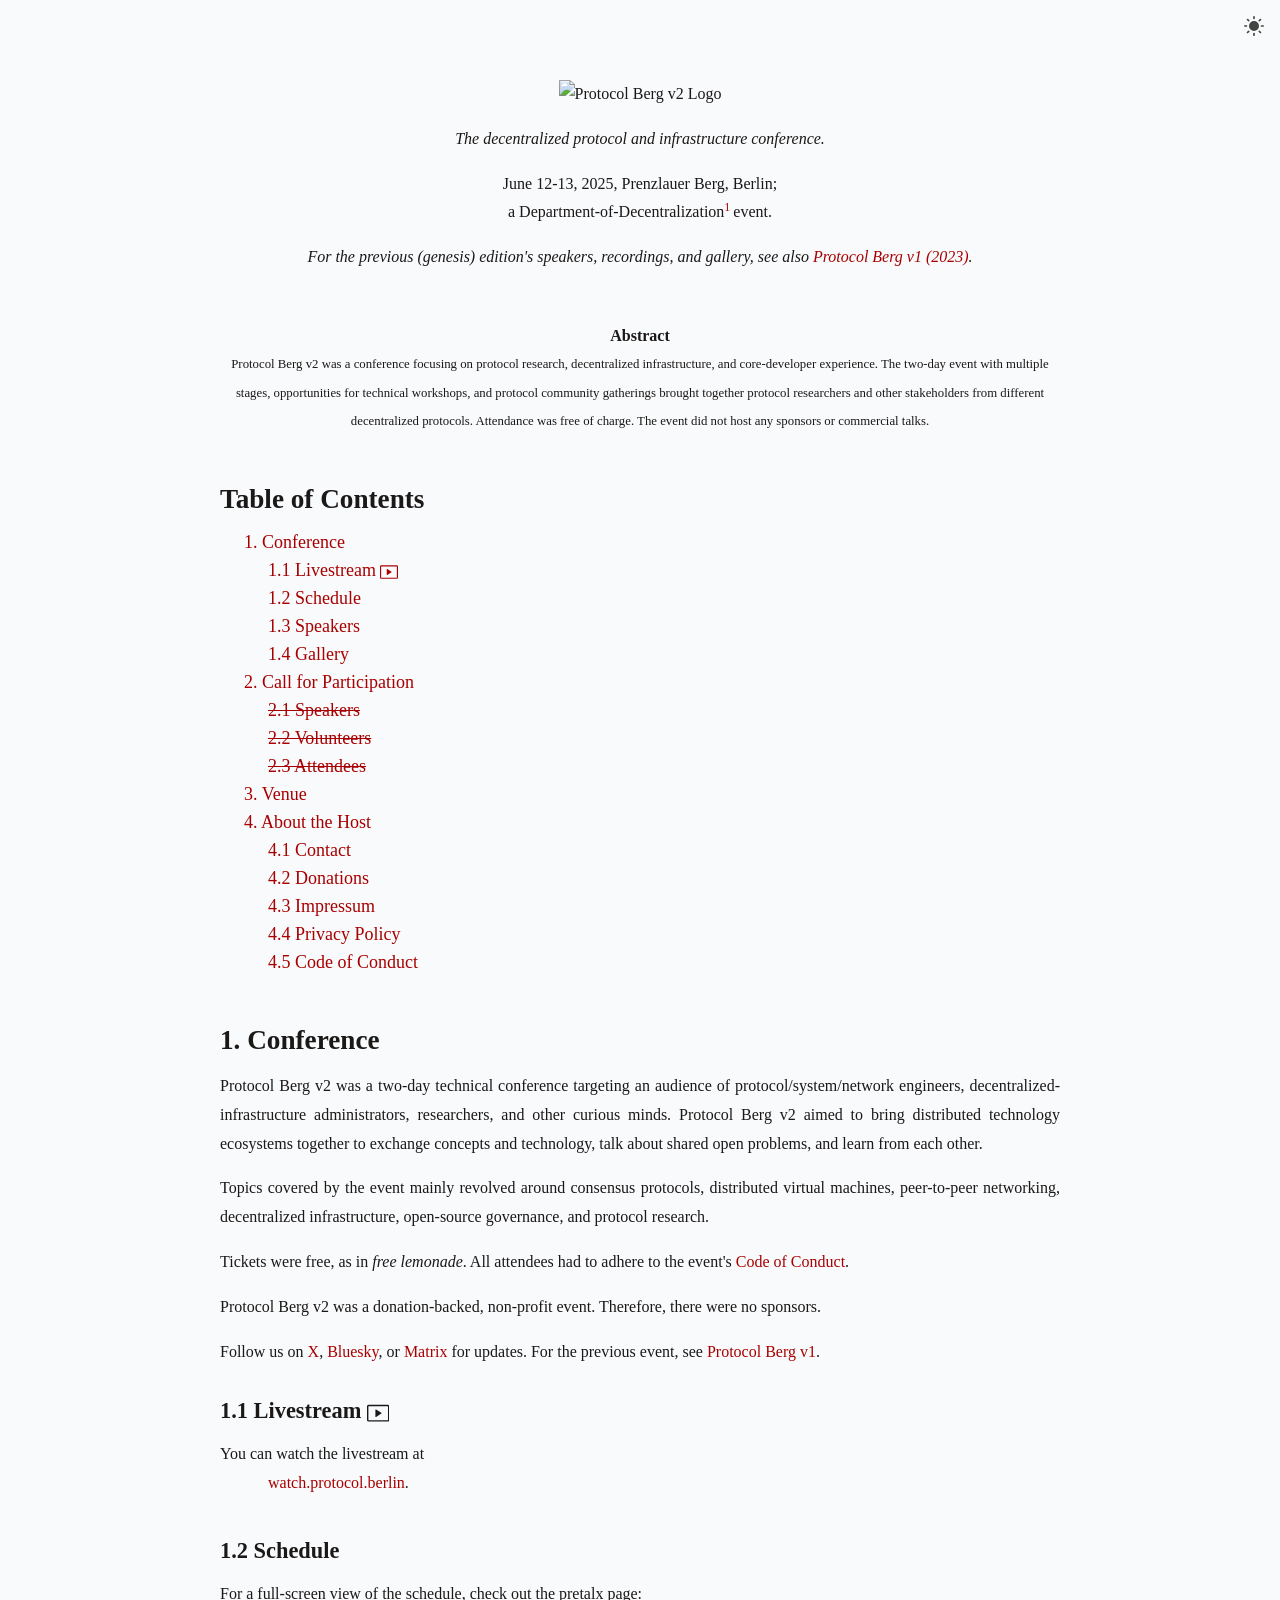
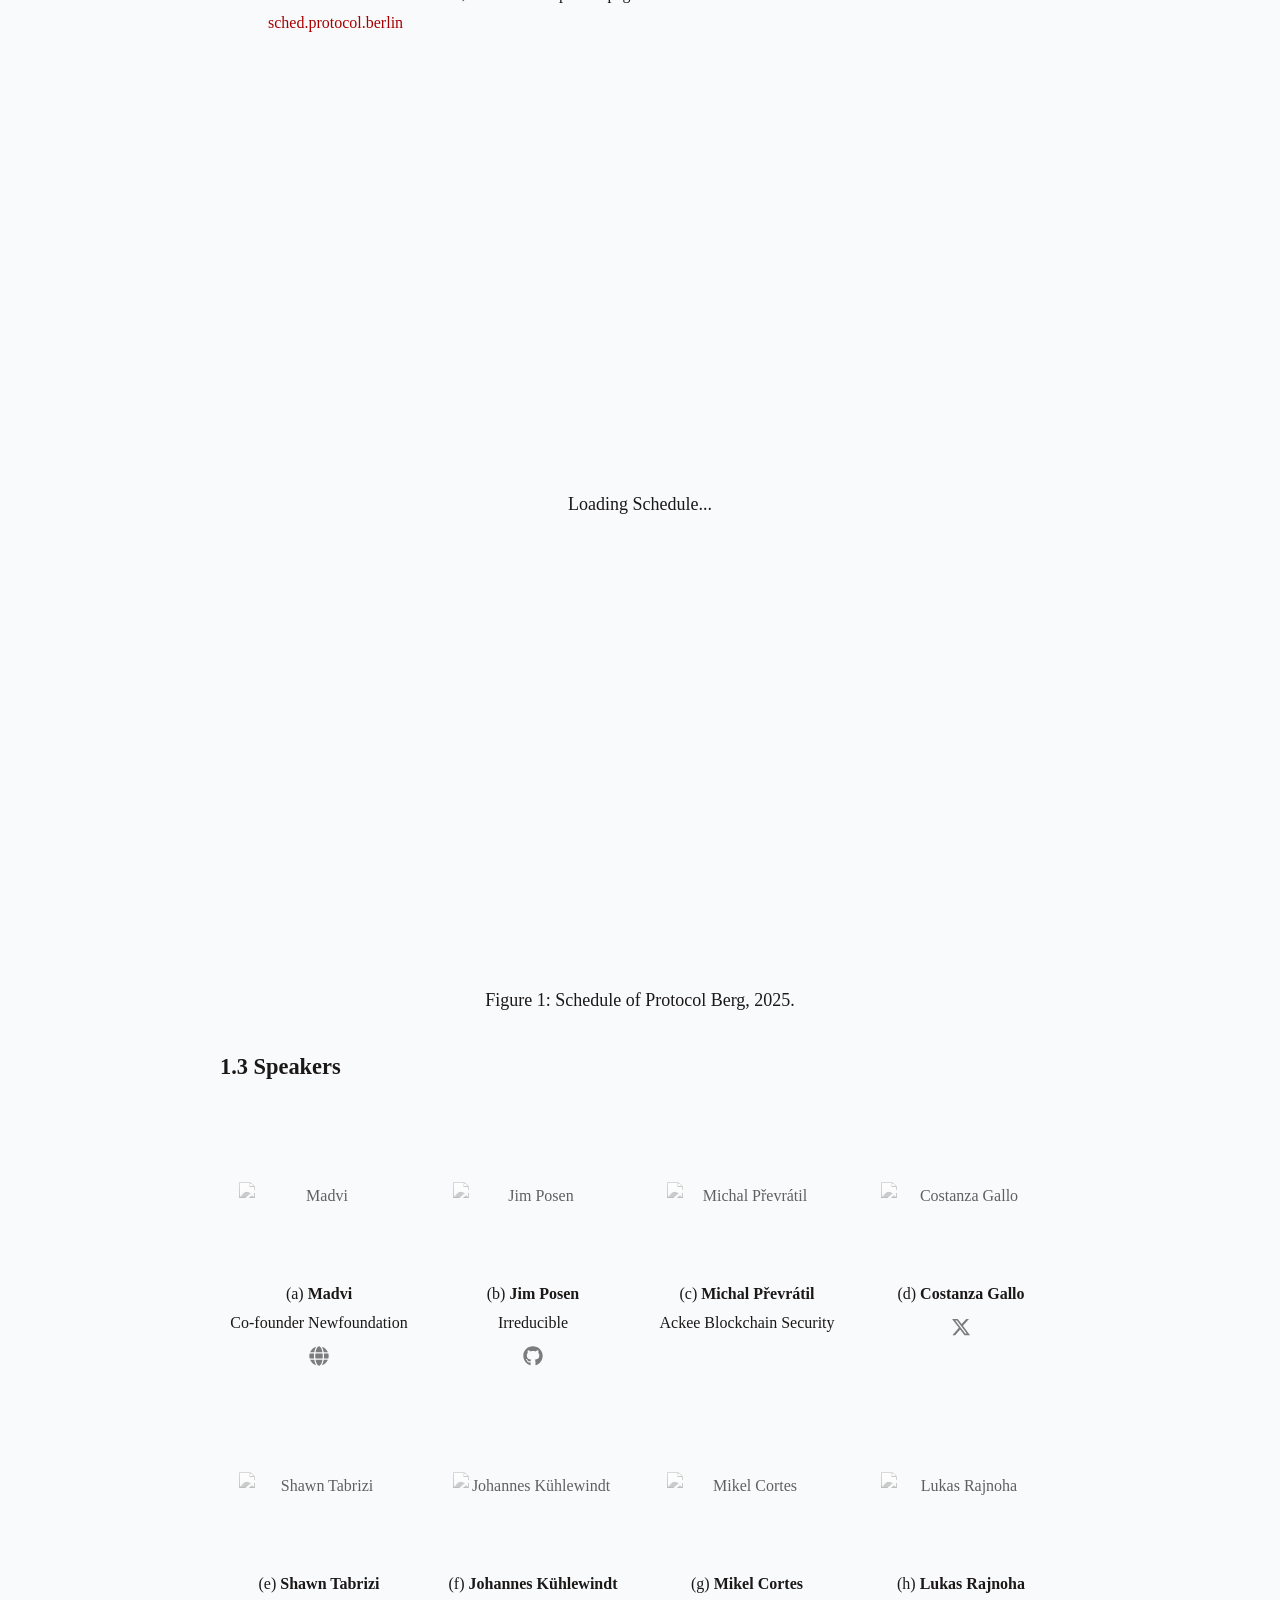
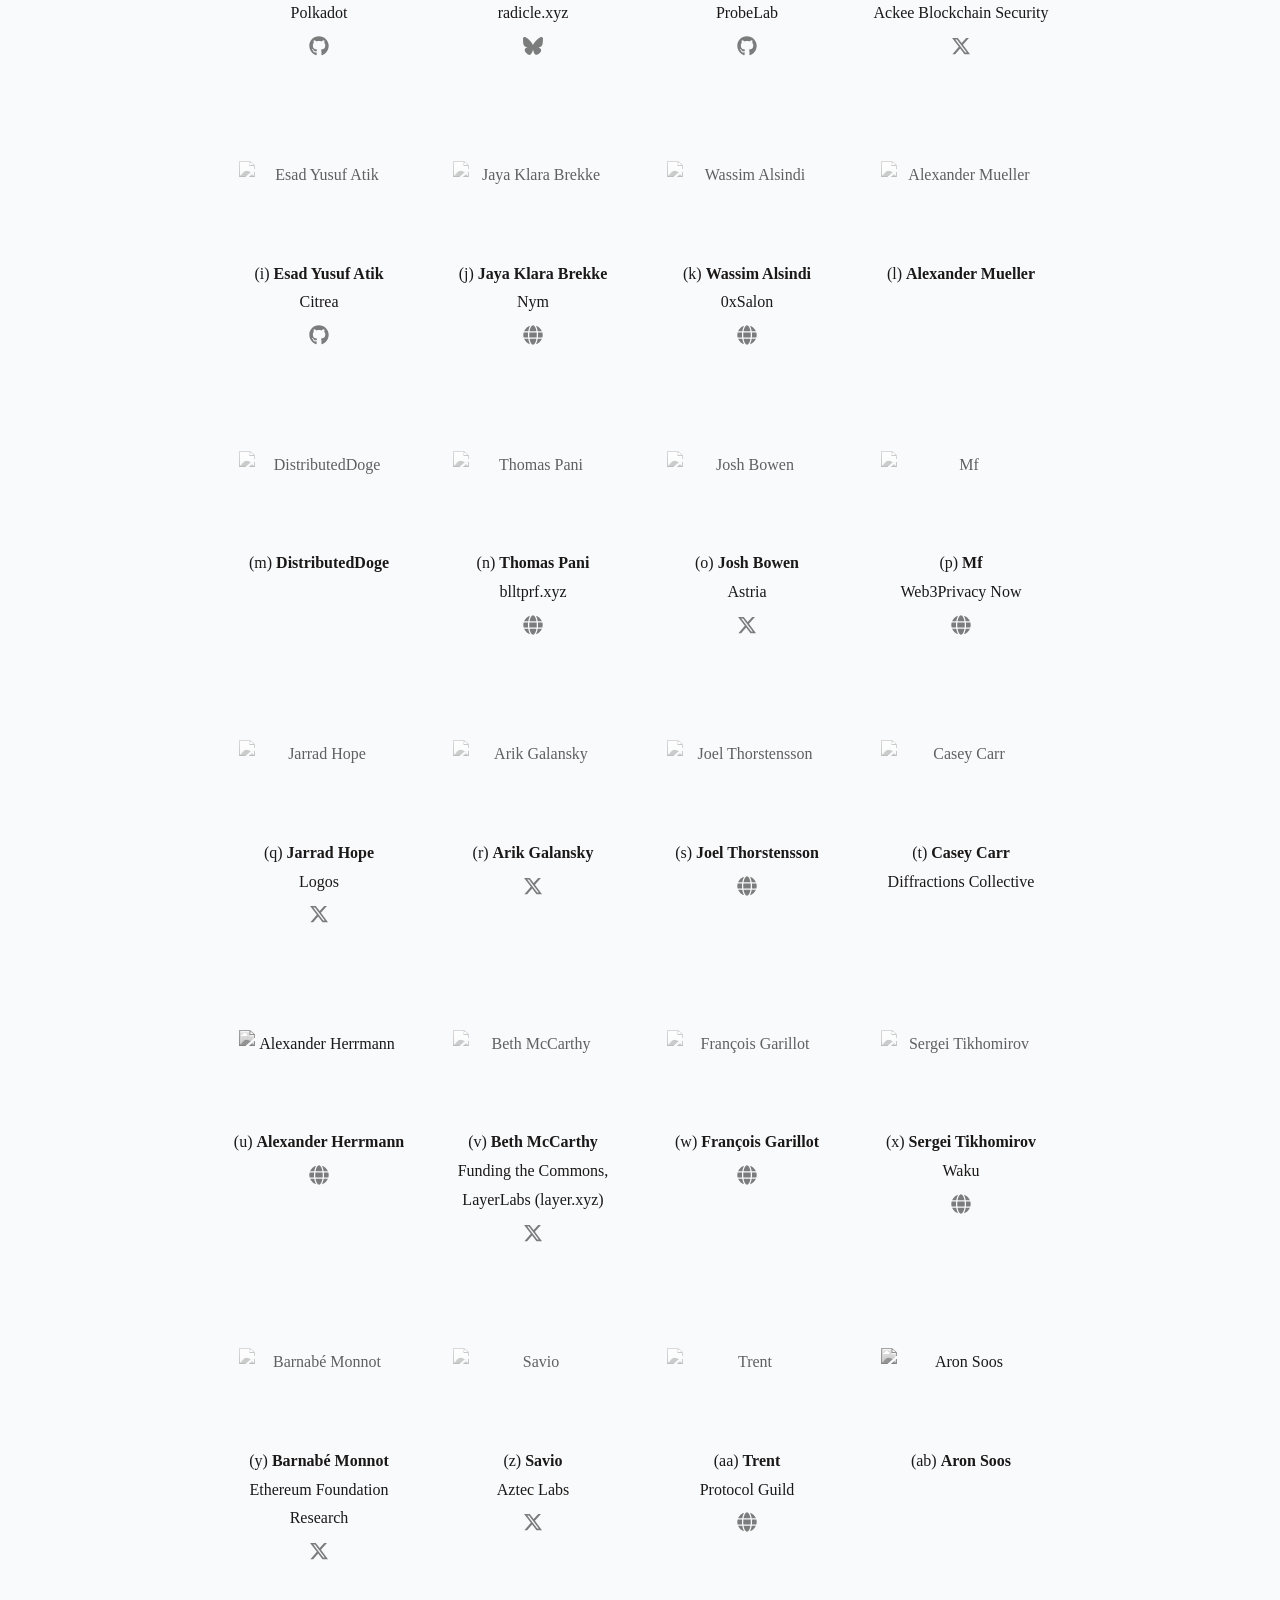
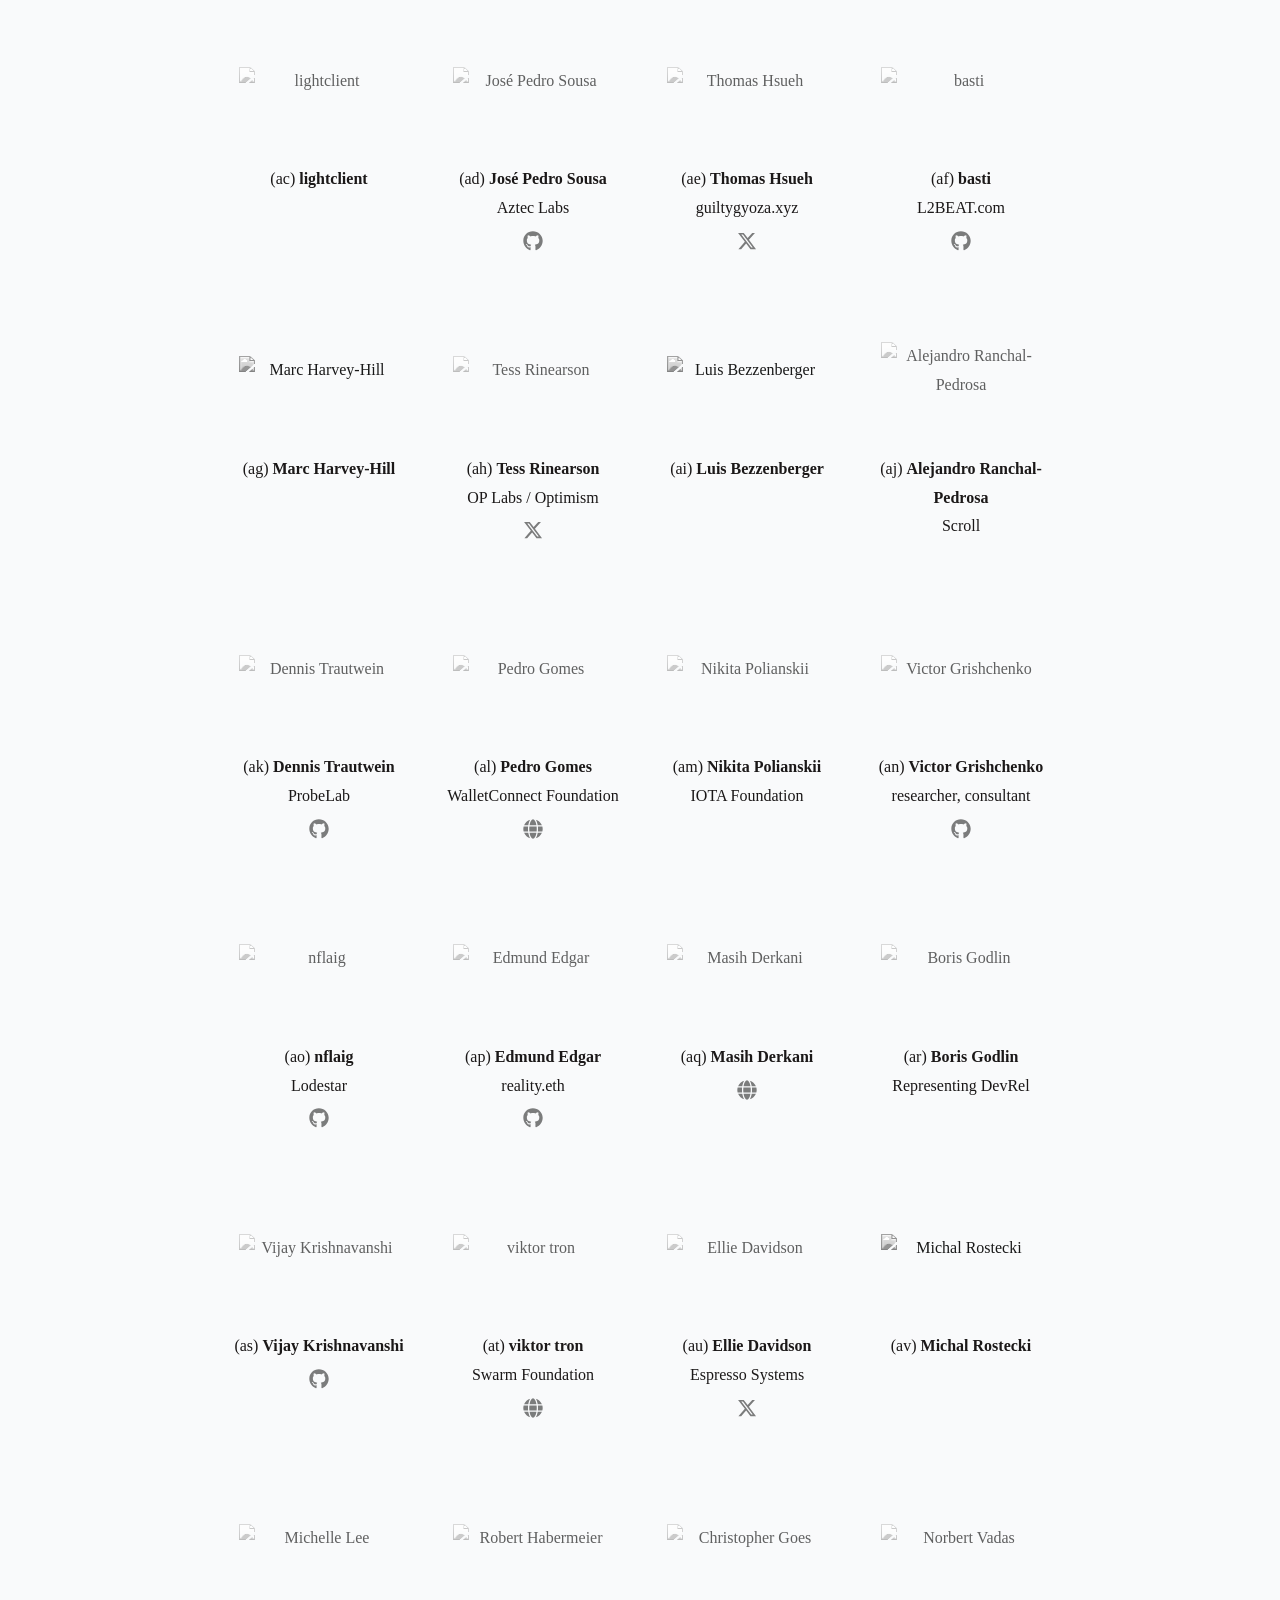
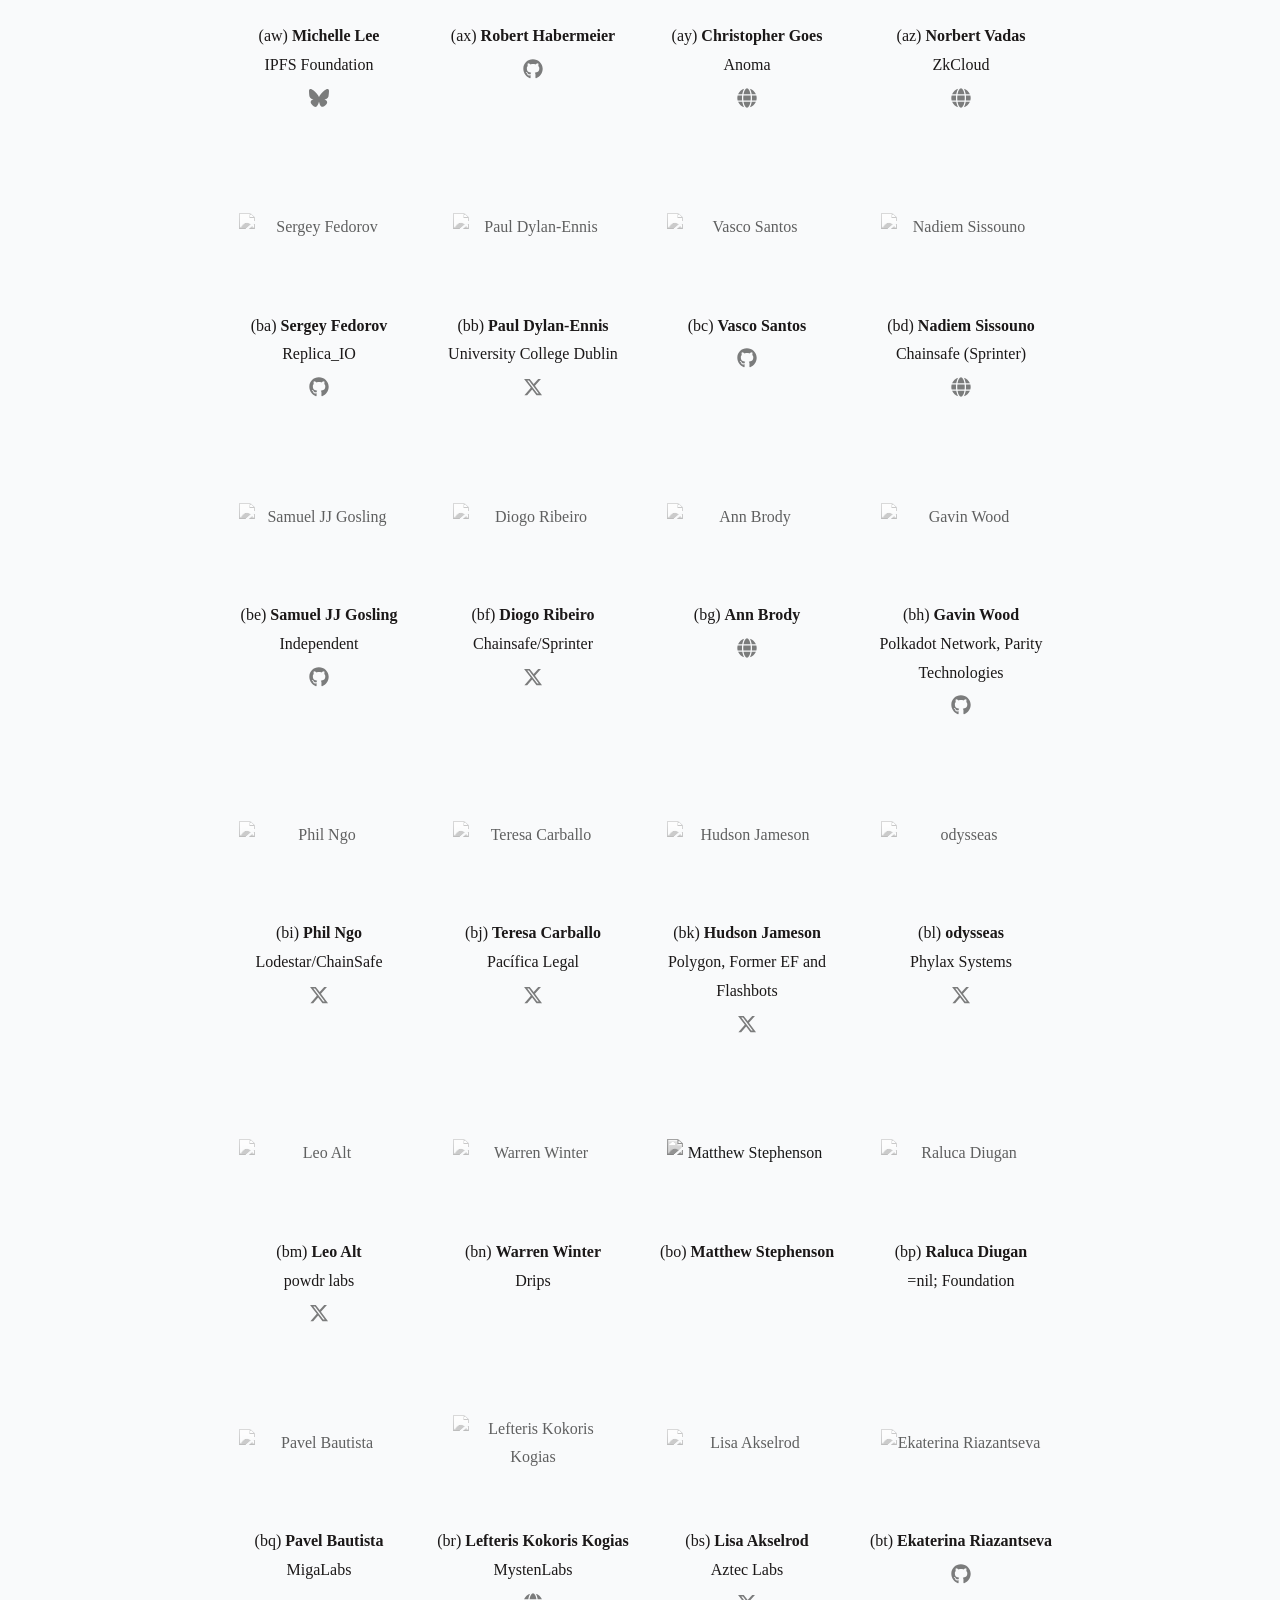
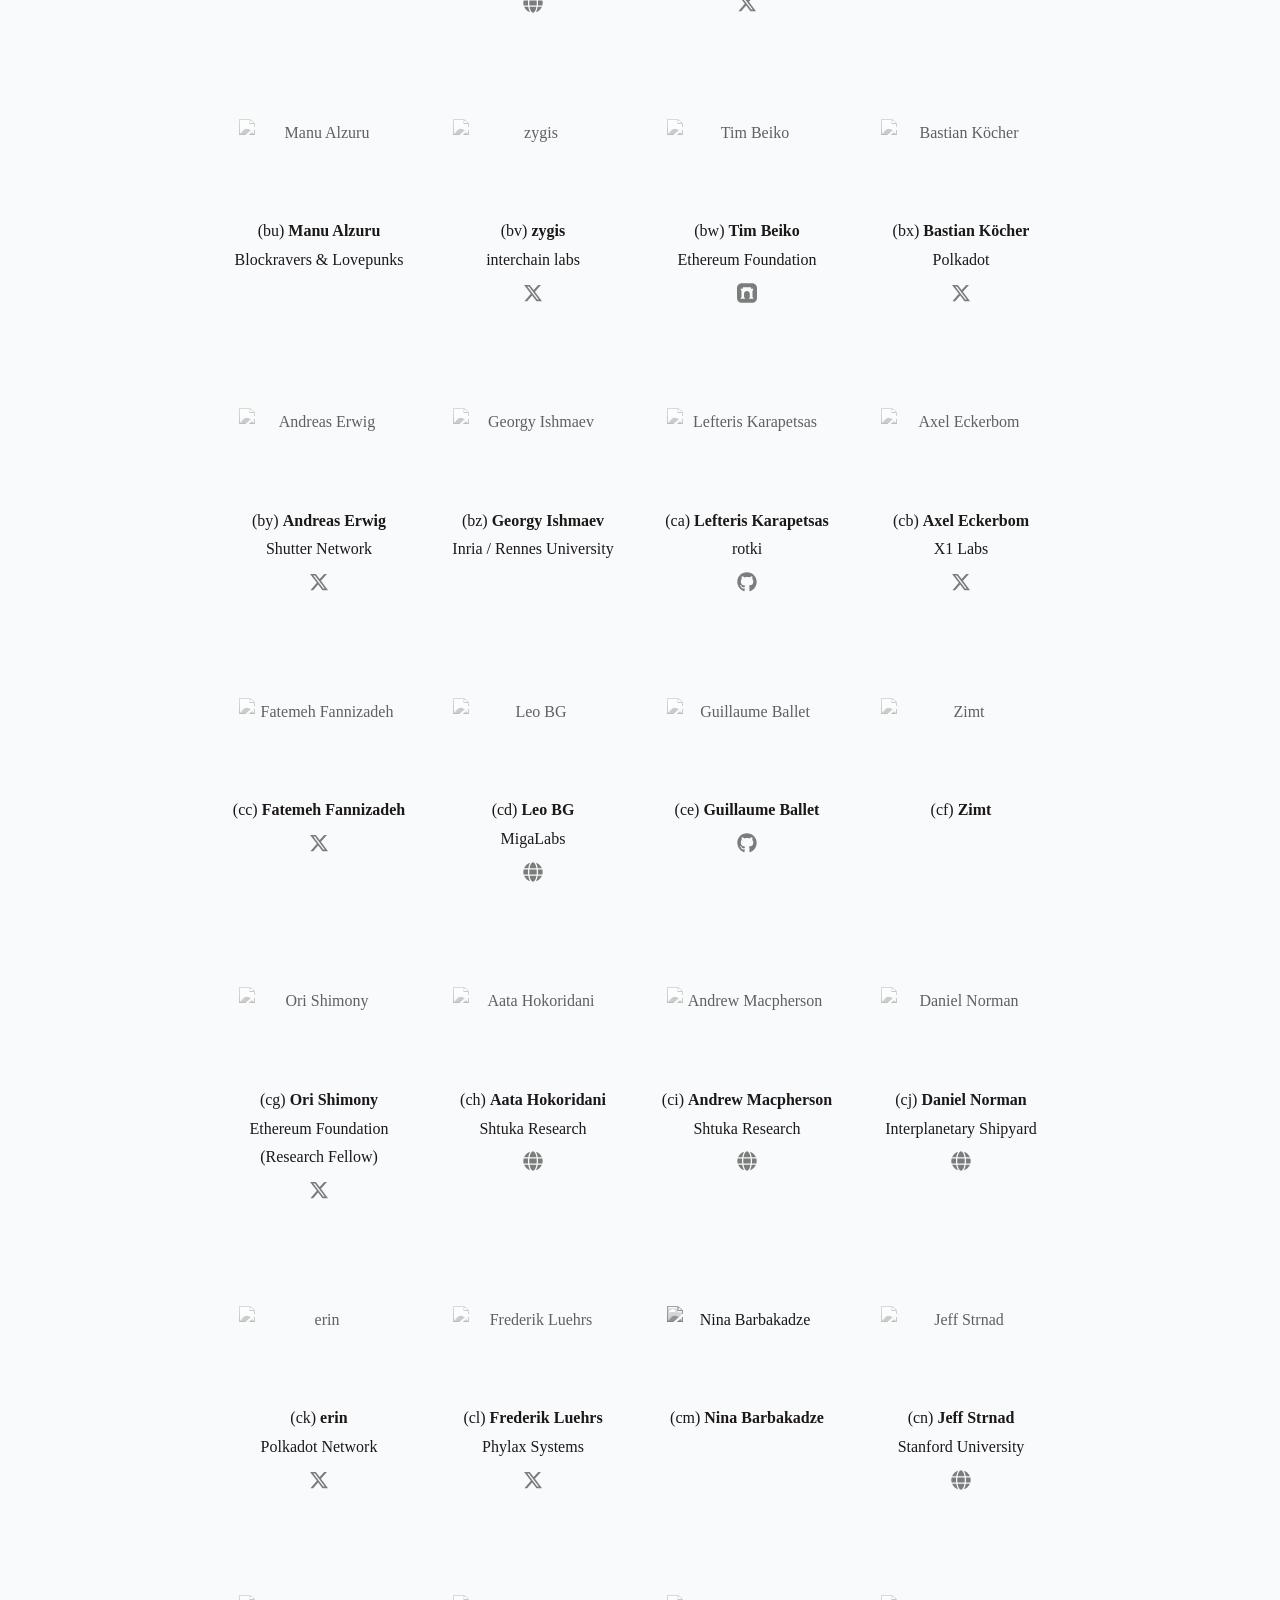
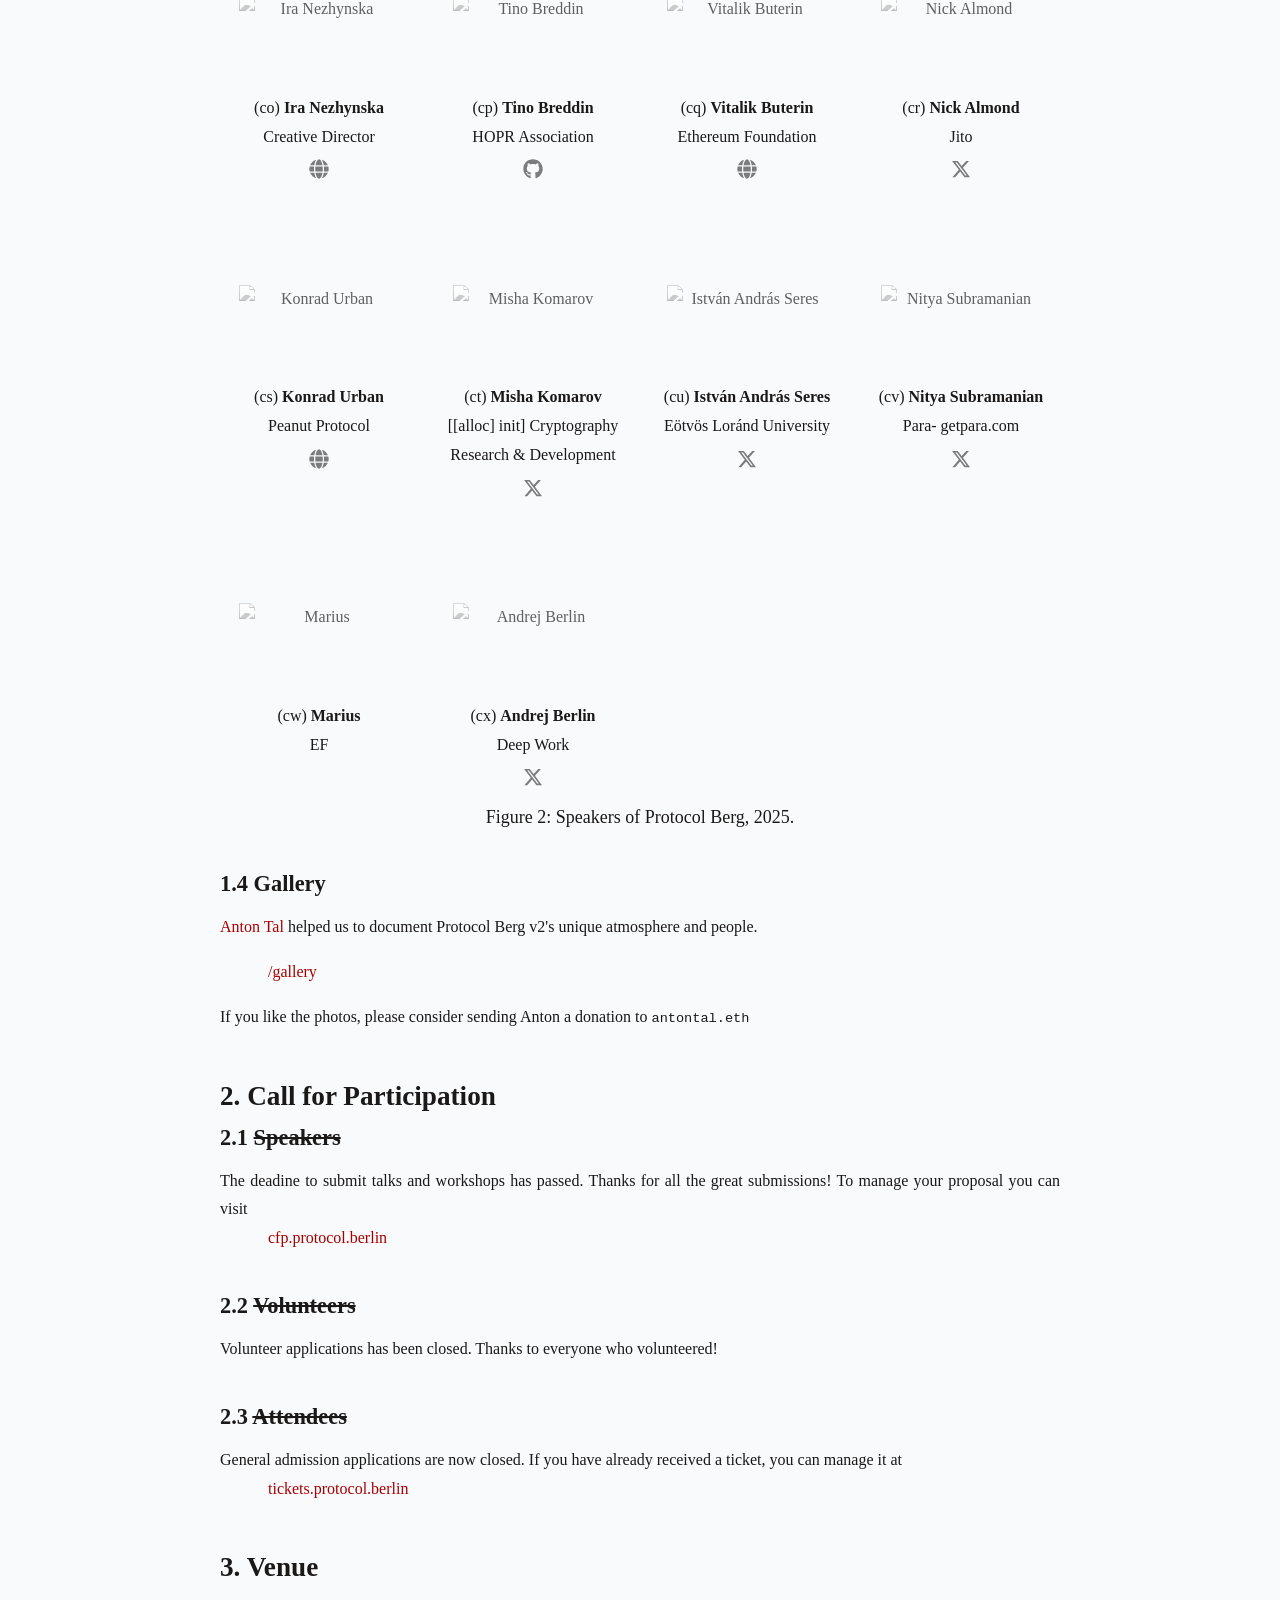
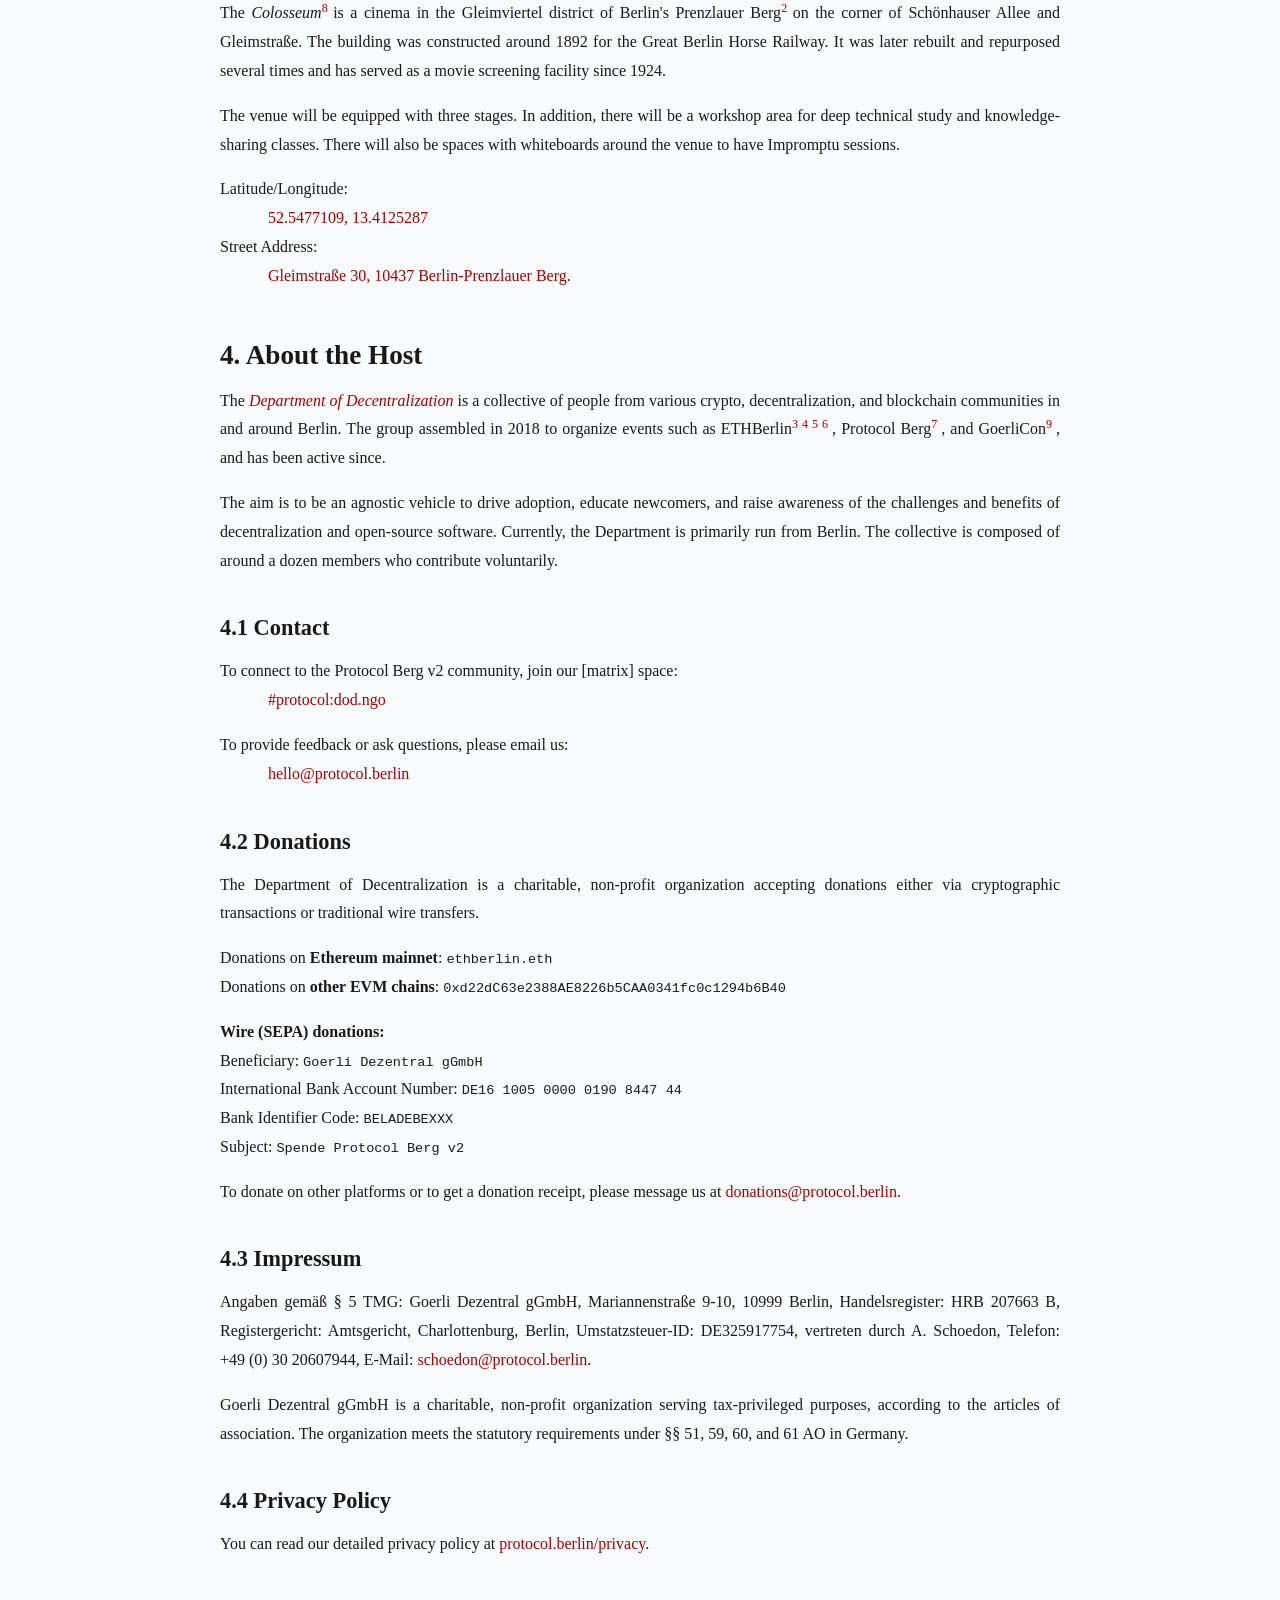
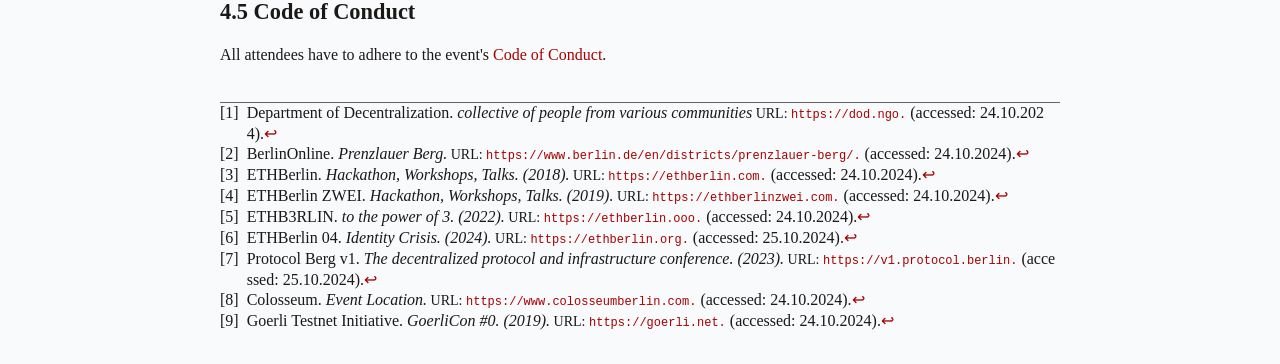
==== commit 6ab1300d: "deploy: 210068ef985fe8533c9e15f64609d9bae20f300d" ====
--- a/index.html
+++ b/index.html
@@ -1,4 +1,4 @@
-<!DOCTYPE html><html><head><meta charSet="utf-8"/><meta http-equiv="x-ua-compatible" content="ie=edge"/><meta name="viewport" content="width=device-width, initial-scale=1, shrink-to-fit=no"/><meta name="generator" content="Gatsby 5.7.0"/><meta name="description" content="Protocol Berg is a two-day protocol and research focused technical conference taking place in Prenzlauer Berg, Berlin, on June 12-13, 2025." data-gatsby-head="true"/><meta name="image" content="https://protocol.berlin/protocol-berg-twitter.png?cache-break-2" data-gatsby-head="true"/><meta name="og:title" content="Protocol Berg - Berlin" data-gatsby-head="true"/><meta name="og:url" content="https://protocol.berlin" data-gatsby-head="true"/><meta name="og:description" content="Protocol Berg is a two-day protocol and research focused technical conference taking place in Prenzlauer Berg, Berlin, on June 12-13, 2025." data-gatsby-head="true"/><meta name="og:image" content="https://protocol.berlin/protocol-berg-twitter.png?cache-break-2" data-gatsby-head="true"/><meta name="twitter:site" content="@ETHBerlin" data-gatsby-head="true"/><meta name="twitter:card" content="summary_large_image" data-gatsby-head="true"/><meta name="twitter:creator" content="@ETHBerlin" data-gatsby-head="true"/><style data-href="/styles.b43d1f93b3dfcde48d02.css" data-identity="gatsby-global-css">*,:after,:before{--tw-border-spacing-x:0;--tw-border-spacing-y:0;--tw-translate-x:0;--tw-translate-y:0;--tw-rotate:0;--tw-skew-x:0;--tw-skew-y:0;--tw-scale-x:1;--tw-scale-y:1;--tw-pan-x: ;--tw-pan-y: ;--tw-pinch-zoom: ;--tw-scroll-snap-strictness:proximity;--tw-gradient-from-position: ;--tw-gradient-via-position: ;--tw-gradient-to-position: ;--tw-ordinal: ;--tw-slashed-zero: ;--tw-numeric-figure: ;--tw-numeric-spacing: ;--tw-numeric-fraction: ;--tw-ring-inset: ;--tw-ring-offset-width:0px;--tw-ring-offset-color:#fff;--tw-ring-color:rgba(59,130,246,.5);--tw-ring-offset-shadow:0 0 #0000;--tw-ring-shadow:0 0 #0000;--tw-shadow:0 0 #0000;--tw-shadow-colored:0 0 #0000;--tw-blur: ;--tw-brightness: ;--tw-contrast: ;--tw-grayscale: ;--tw-hue-rotate: ;--tw-invert: ;--tw-saturate: ;--tw-sepia: ;--tw-drop-shadow: ;--tw-backdrop-blur: ;--tw-backdrop-brightness: ;--tw-backdrop-contrast: ;--tw-backdrop-grayscale: ;--tw-backdrop-hue-rotate: ;--tw-backdrop-invert: ;--tw-backdrop-opacity: ;--tw-backdrop-saturate: ;--tw-backdrop-sepia: ;--tw-contain-size: ;--tw-contain-layout: ;--tw-contain-paint: ;--tw-contain-style: }::backdrop{--tw-border-spacing-x:0;--tw-border-spacing-y:0;--tw-translate-x:0;--tw-translate-y:0;--tw-rotate:0;--tw-skew-x:0;--tw-skew-y:0;--tw-scale-x:1;--tw-scale-y:1;--tw-pan-x: ;--tw-pan-y: ;--tw-pinch-zoom: ;--tw-scroll-snap-strictness:proximity;--tw-gradient-from-position: ;--tw-gradient-via-position: ;--tw-gradient-to-position: ;--tw-ordinal: ;--tw-slashed-zero: ;--tw-numeric-figure: ;--tw-numeric-spacing: ;--tw-numeric-fraction: ;--tw-ring-inset: ;--tw-ring-offset-width:0px;--tw-ring-offset-color:#fff;--tw-ring-color:rgba(59,130,246,.5);--tw-ring-offset-shadow:0 0 #0000;--tw-ring-shadow:0 0 #0000;--tw-shadow:0 0 #0000;--tw-shadow-colored:0 0 #0000;--tw-blur: ;--tw-brightness: ;--tw-contrast: ;--tw-grayscale: ;--tw-hue-rotate: ;--tw-invert: ;--tw-saturate: ;--tw-sepia: ;--tw-drop-shadow: ;--tw-backdrop-blur: ;--tw-backdrop-brightness: ;--tw-backdrop-contrast: ;--tw-backdrop-grayscale: ;--tw-backdrop-hue-rotate: ;--tw-backdrop-invert: ;--tw-backdrop-opacity: ;--tw-backdrop-saturate: ;--tw-backdrop-sepia: ;--tw-contain-size: ;--tw-contain-layout: ;--tw-contain-paint: ;--tw-contain-style: }/*
+<!DOCTYPE html><html><head><meta charSet="utf-8"/><meta http-equiv="x-ua-compatible" content="ie=edge"/><meta name="viewport" content="width=device-width, initial-scale=1, shrink-to-fit=no"/><meta name="generator" content="Gatsby 5.7.0"/><meta name="description" content="Protocol Berg is a two-day protocol and research focused technical conference taking place in Prenzlauer Berg, Berlin, on June 12-13, 2025." data-gatsby-head="true"/><meta name="image" content="https://protocol.berlin/protocol-berg-twitter.png?cache-break-2" data-gatsby-head="true"/><meta name="og:title" content="Protocol Berg - Berlin" data-gatsby-head="true"/><meta name="og:url" content="https://protocol.berlin" data-gatsby-head="true"/><meta name="og:description" content="Protocol Berg is a two-day protocol and research focused technical conference taking place in Prenzlauer Berg, Berlin, on June 12-13, 2025." data-gatsby-head="true"/><meta name="og:image" content="https://protocol.berlin/protocol-berg-twitter.png?cache-break-2" data-gatsby-head="true"/><meta name="twitter:site" content="@ETHBerlin" data-gatsby-head="true"/><meta name="twitter:card" content="summary_large_image" data-gatsby-head="true"/><meta name="twitter:creator" content="@ETHBerlin" data-gatsby-head="true"/><style data-href="/styles.57031fe05ca551117902.css" data-identity="gatsby-global-css">*,:after,:before{--tw-border-spacing-x:0;--tw-border-spacing-y:0;--tw-translate-x:0;--tw-translate-y:0;--tw-rotate:0;--tw-skew-x:0;--tw-skew-y:0;--tw-scale-x:1;--tw-scale-y:1;--tw-pan-x: ;--tw-pan-y: ;--tw-pinch-zoom: ;--tw-scroll-snap-strictness:proximity;--tw-gradient-from-position: ;--tw-gradient-via-position: ;--tw-gradient-to-position: ;--tw-ordinal: ;--tw-slashed-zero: ;--tw-numeric-figure: ;--tw-numeric-spacing: ;--tw-numeric-fraction: ;--tw-ring-inset: ;--tw-ring-offset-width:0px;--tw-ring-offset-color:#fff;--tw-ring-color:rgba(59,130,246,.5);--tw-ring-offset-shadow:0 0 #0000;--tw-ring-shadow:0 0 #0000;--tw-shadow:0 0 #0000;--tw-shadow-colored:0 0 #0000;--tw-blur: ;--tw-brightness: ;--tw-contrast: ;--tw-grayscale: ;--tw-hue-rotate: ;--tw-invert: ;--tw-saturate: ;--tw-sepia: ;--tw-drop-shadow: ;--tw-backdrop-blur: ;--tw-backdrop-brightness: ;--tw-backdrop-contrast: ;--tw-backdrop-grayscale: ;--tw-backdrop-hue-rotate: ;--tw-backdrop-invert: ;--tw-backdrop-opacity: ;--tw-backdrop-saturate: ;--tw-backdrop-sepia: ;--tw-contain-size: ;--tw-contain-layout: ;--tw-contain-paint: ;--tw-contain-style: }::backdrop{--tw-border-spacing-x:0;--tw-border-spacing-y:0;--tw-translate-x:0;--tw-translate-y:0;--tw-rotate:0;--tw-skew-x:0;--tw-skew-y:0;--tw-scale-x:1;--tw-scale-y:1;--tw-pan-x: ;--tw-pan-y: ;--tw-pinch-zoom: ;--tw-scroll-snap-strictness:proximity;--tw-gradient-from-position: ;--tw-gradient-via-position: ;--tw-gradient-to-position: ;--tw-ordinal: ;--tw-slashed-zero: ;--tw-numeric-figure: ;--tw-numeric-spacing: ;--tw-numeric-fraction: ;--tw-ring-inset: ;--tw-ring-offset-width:0px;--tw-ring-offset-color:#fff;--tw-ring-color:rgba(59,130,246,.5);--tw-ring-offset-shadow:0 0 #0000;--tw-ring-shadow:0 0 #0000;--tw-shadow:0 0 #0000;--tw-shadow-colored:0 0 #0000;--tw-blur: ;--tw-brightness: ;--tw-contrast: ;--tw-grayscale: ;--tw-hue-rotate: ;--tw-invert: ;--tw-saturate: ;--tw-sepia: ;--tw-drop-shadow: ;--tw-backdrop-blur: ;--tw-backdrop-brightness: ;--tw-backdrop-contrast: ;--tw-backdrop-grayscale: ;--tw-backdrop-hue-rotate: ;--tw-backdrop-invert: ;--tw-backdrop-opacity: ;--tw-backdrop-saturate: ;--tw-backdrop-sepia: ;--tw-contain-size: ;--tw-contain-layout: ;--tw-contain-paint: ;--tw-contain-style: }/*
 ! tailwindcss v3.4.17 | MIT License | https://tailwindcss.com
 */*,:after,:before{border:0 solid #e5e7eb}:after,:before{--tw-content:""}:host,html{-webkit-text-size-adjust:100%;font-feature-settings:normal;-webkit-tap-highlight-color:transparent;font-family:ui-sans-serif,system-ui,sans-serif,Apple Color Emoji,Segoe UI Emoji,Segoe UI Symbol,Noto Color Emoji;font-variation-settings:normal;line-height:1.5;-moz-tab-size:4;-o-tab-size:4;tab-size:4}body{line-height:inherit;margin:0}hr{border-top-width:1px;color:inherit;height:0}abbr:where([title]){-webkit-text-decoration:underline dotted;text-decoration:underline dotted}h1,h2,h3,h4,h5,h6{font-size:inherit;font-weight:inherit}a{color:inherit;text-decoration:inherit}b,strong{font-weight:bolder}code,kbd,pre,samp{font-feature-settings:normal;font-family:ui-monospace,SFMono-Regular,Menlo,Monaco,Consolas,Liberation Mono,Courier New,monospace;font-size:1em;font-variation-settings:normal}small{font-size:80%}sub,sup{font-size:75%;line-height:0;position:relative;vertical-align:baseline}sub{bottom:-.25em}sup{top:-.5em}table{border-color:inherit;text-indent:0}button,input,optgroup,select,textarea{font-feature-settings:inherit;color:inherit;font-family:inherit;font-size:100%;font-variation-settings:inherit;font-weight:inherit;letter-spacing:inherit;line-height:inherit;margin:0;padding:0}button,select{text-transform:none}button,input:where([type=button]),input:where([type=reset]),input:where([type=submit]){-webkit-appearance:button;background-color:transparent;background-image:none}:-moz-focusring{outline:auto}:-moz-ui-invalid{box-shadow:none}progress{vertical-align:baseline}::-webkit-inner-spin-button,::-webkit-outer-spin-button{height:auto}[type=search]{-webkit-appearance:textfield;outline-offset:-2px}::-webkit-search-decoration{-webkit-appearance:none}::-webkit-file-upload-button{-webkit-appearance:button;font:inherit}summary{display:list-item}blockquote,dd,dl,figure,h1,h2,h3,h4,h5,h6,hr,p,pre{margin:0}fieldset{margin:0}fieldset,legend{padding:0}menu,ol,ul{list-style:none;margin:0;padding:0}dialog{padding:0}textarea{resize:vertical}input::-moz-placeholder,textarea::-moz-placeholder{color:#9ca3af;opacity:1}input::placeholder,textarea::placeholder{color:#9ca3af;opacity:1}[role=button],button{cursor:pointer}:disabled{cursor:default}audio,canvas,embed,iframe,img,object,svg,video{display:block;vertical-align:middle}img,video{height:auto;max-width:100%}[hidden]:where(:not([hidden=until-found])){display:none}.fixed{position:fixed}.absolute{position:absolute}.relative{position:relative}.sticky{position:sticky}.bottom-1{bottom:.25rem}.left-0{left:0}.right-0{right:0}.right-1{right:.25rem}.right-4{right:1rem}.top-0{top:0}.top-4{top:1rem}.z-10{z-index:10}.z-20{z-index:20}.z-40{z-index:40}.mx-2{margin-left:.5rem;margin-right:.5rem}.mx-auto{margin-left:auto;margin-right:auto}.my-12{margin-bottom:3rem;margin-top:3rem}.my-24{margin-bottom:6rem;margin-top:6rem}.mb-2{margin-bottom:.5rem}.mb-4{margin-bottom:1rem}.ml-12{margin-left:3rem}.mr-2{margin-right:.5rem}.mt-1{margin-top:.25rem}.mt-2{margin-top:.5rem}.mt-4{margin-top:1rem}.mt-6{margin-top:1.5rem}.mt-8{margin-top:2rem}.box-border{box-sizing:border-box}.line-clamp-2{-webkit-box-orient:vertical;-webkit-line-clamp:2;display:-webkit-box;overflow:hidden}.inline-block{display:inline-block}.flex{display:flex}.grid{display:grid}.h-40{height:10rem}.h-5{height:1.25rem}.h-\[900px\]{height:900px}.h-auto{height:auto}.h-full{height:100%}.max-h-\[250px\]{max-height:250px}.max-h-\[900px\]{max-height:900px}.max-h-full{max-height:100%}.max-h-screen{max-height:100vh}.w-40{width:10rem}.w-48{width:12rem}.w-5{width:1.25rem}.w-full{width:100%}.min-w-\[250px\]{min-width:250px}.max-w-\[600px\]{max-width:600px}.max-w-full{max-width:100%}.max-w-xs{max-width:20rem}@keyframes bounce{0%,to{animation-timing-function:cubic-bezier(.8,0,1,1);transform:translateY(-25%)}50%{animation-timing-function:cubic-bezier(0,0,.2,1);transform:none}}.animate-bounce{animation:bounce 1s infinite}@keyframes ping{75%,to{opacity:0;transform:scale(2)}}.animate-ping{animation:ping 1s cubic-bezier(0,0,.2,1) infinite}.cursor-pointer{cursor:pointer}.list-decimal{list-style-type:decimal}.list-disc{list-style-type:disc}.grid-cols-2{grid-template-columns:repeat(2,minmax(0,1fr))}.flex-row{flex-direction:row}.flex-col{flex-direction:column}.flex-wrap{flex-wrap:wrap}.items-start{align-items:flex-start}.items-end{align-items:flex-end}.items-center{align-items:center}.justify-center{justify-content:center}.justify-between{justify-content:space-between}.gap-1{gap:.25rem}.gap-4{gap:1rem}.space-y-2>:not([hidden])~:not([hidden]){--tw-space-y-reverse:0;margin-bottom:calc(.5rem*var(--tw-space-y-reverse));margin-top:calc(.5rem*(1 - var(--tw-space-y-reverse)))}.overflow-auto{overflow:auto}.overflow-clip{overflow:clip}.break-all{word-break:break-all}.rounded{border-radius:.25rem}.rounded-md{border-radius:.375rem}.border{border-width:1px}.border-b{border-bottom-width:1px}.border-b-2{border-bottom-width:2px}.border-gray-100{--tw-border-opacity:1;border-color:rgb(243 244 246/var(--tw-border-opacity,1))}.border-gray-300{--tw-border-opacity:1;border-color:rgb(209 213 219/var(--tw-border-opacity,1))}.border-gray-700{--tw-border-opacity:1;border-color:rgb(55 65 81/var(--tw-border-opacity,1))}.border-red-400{--tw-border-opacity:1;border-color:rgb(248 113 113/var(--tw-border-opacity,1))}.bg-\[\#b3e2cd\]{--tw-bg-opacity:1;background-color:rgb(179 226 205/var(--tw-bg-opacity,1))}.bg-\[\#cbd5e8\]{--tw-bg-opacity:1;background-color:rgb(203 213 232/var(--tw-bg-opacity,1))}.bg-\[\#e0e0e0\]{--tw-bg-opacity:1;background-color:rgb(224 224 224/var(--tw-bg-opacity,1))}.bg-\[\#e6f5c9\]{--tw-bg-opacity:1;background-color:rgb(230 245 201/var(--tw-bg-opacity,1))}.bg-\[\#f4cae4\]{--tw-bg-opacity:1;background-color:rgb(244 202 228/var(--tw-bg-opacity,1))}.bg-\[\#fdcdac\]{--tw-bg-opacity:1;background-color:rgb(253 205 172/var(--tw-bg-opacity,1))}.bg-\[\#fff2ae\]{--tw-bg-opacity:1;background-color:rgb(255 242 174/var(--tw-bg-opacity,1))}.bg-\[hsl\(0\2c 0\%\2c 10\%\)\]{--tw-bg-opacity:1;background-color:hsl(0 0% 10%/var(--tw-bg-opacity,1))}.bg-\[hsl\(0\2c 0\%\2c 30\%\)\]{--tw-bg-opacity:1;background-color:hsl(0 0% 30%/var(--tw-bg-opacity,1))}.bg-gray-100{--tw-bg-opacity:1;background-color:rgb(243 244 246/var(--tw-bg-opacity,1))}.bg-gray-200{--tw-bg-opacity:1;background-color:rgb(229 231 235/var(--tw-bg-opacity,1))}.bg-gray-700{--tw-bg-opacity:1;background-color:rgb(55 65 81/var(--tw-bg-opacity,1))}.bg-red-400{--tw-bg-opacity:1;background-color:rgb(248 113 113/var(--tw-bg-opacity,1))}.bg-red-800{--tw-bg-opacity:1;background-color:rgb(153 27 27/var(--tw-bg-opacity,1))}.bg-sky-300{--tw-bg-opacity:1;background-color:rgb(125 211 252/var(--tw-bg-opacity,1))}.bg-slate-100{--tw-bg-opacity:1;background-color:rgb(241 245 249/var(--tw-bg-opacity,1))}.object-contain{-o-object-fit:contain;object-fit:contain}.p-8{padding:2rem}.px-1{padding-left:.25rem;padding-right:.25rem}.px-2{padding-left:.5rem;padding-right:.5rem}.px-3{padding-left:.75rem;padding-right:.75rem}.px-4{padding-left:1rem;padding-right:1rem}.py-1{padding-bottom:.25rem;padding-top:.25rem}.py-2{padding-bottom:.5rem;padding-top:.5rem}.py-4{padding-bottom:1rem;padding-top:1rem}.py-8{padding-bottom:2rem;padding-top:2rem}.pl-6{padding-left:1.5rem}.pt-1{padding-top:.25rem}.text-center{text-align:center}.text-justify{text-align:justify}.font-mono{font-family:ui-monospace,SFMono-Regular,Menlo,Monaco,Consolas,Liberation Mono,Courier New,monospace}.text-\[0\.45rem\]{font-size:.45rem}.text-\[0\.6rem\]{font-size:.6rem}.text-\[0\.75rem\]{font-size:.75rem}.text-\[0\.7rem\]{font-size:.7rem}.text-\[0\.85rem\]{font-size:.85rem}.text-base{font-size:1rem;line-height:1.5rem}.text-lg{font-size:1.125rem;line-height:1.75rem}.text-sm{font-size:.875rem;line-height:1.25rem}.text-xs{font-size:.75rem;line-height:1rem}.font-bold{font-weight:700}.italic{font-style:italic}.leading-4{line-height:1rem}.leading-5{line-height:1.25rem}.text-black{--tw-text-opacity:1;color:rgb(0 0 0/var(--tw-text-opacity,1))}.text-blue-800{--tw-text-opacity:1;color:rgb(30 64 175/var(--tw-text-opacity,1))}.text-gray-200{--tw-text-opacity:1;color:rgb(229 231 235/var(--tw-text-opacity,1))}.text-gray-300{--tw-text-opacity:1;color:rgb(209 213 219/var(--tw-text-opacity,1))}.text-gray-700{--tw-text-opacity:1;color:rgb(55 65 81/var(--tw-text-opacity,1))}.text-gray-800{--tw-text-opacity:1;color:rgb(31 41 55/var(--tw-text-opacity,1))}.text-gray-900{--tw-text-opacity:1;color:rgb(17 24 39/var(--tw-text-opacity,1))}.text-green-800{--tw-text-opacity:1;color:rgb(22 101 52/var(--tw-text-opacity,1))}.text-orange-800{--tw-text-opacity:1;color:rgb(154 52 18/var(--tw-text-opacity,1))}.text-purple-800{--tw-text-opacity:1;color:rgb(107 33 168/var(--tw-text-opacity,1))}.text-red-400{--tw-text-opacity:1;color:rgb(248 113 113/var(--tw-text-opacity,1))}.text-teal-800{--tw-text-opacity:1;color:rgb(17 94 89/var(--tw-text-opacity,1))}.text-white{--tw-text-opacity:1;color:rgb(255 255 255/var(--tw-text-opacity,1))}.text-yellow-800{--tw-text-opacity:1;color:rgb(133 77 14/var(--tw-text-opacity,1))}.opacity-50{opacity:.5}.opacity-60{opacity:.6}.opacity-70{opacity:.7}.shadow-lg{--tw-shadow:0 10px 15px -3px rgba(0,0,0,.1),0 4px 6px -4px rgba(0,0,0,.1);--tw-shadow-colored:0 10px 15px -3px var(--tw-shadow-color),0 4px 6px -4px var(--tw-shadow-color)}.shadow-lg,.shadow-md{box-shadow:var(--tw-ring-offset-shadow,0 0 #0000),var(--tw-ring-shadow,0 0 #0000),var(--tw-shadow)}.shadow-md{--tw-shadow:0 4px 6px -1px rgba(0,0,0,.1),0 2px 4px -2px rgba(0,0,0,.1);--tw-shadow-colored:0 4px 6px -1px var(--tw-shadow-color),0 2px 4px -2px var(--tw-shadow-color)}.brightness-125{--tw-brightness:brightness(1.25)}.brightness-125,.contrast-100{filter:var(--tw-blur) var(--tw-brightness) var(--tw-contrast) var(--tw-grayscale) var(--tw-hue-rotate) var(--tw-invert) var(--tw-saturate) var(--tw-sepia) var(--tw-drop-shadow)}.contrast-100{--tw-contrast:contrast(1)}.grayscale{--tw-grayscale:grayscale(100%)}.grayscale,.invert{filter:var(--tw-blur) var(--tw-brightness) var(--tw-contrast) var(--tw-grayscale) var(--tw-hue-rotate) var(--tw-invert) var(--tw-saturate) var(--tw-sepia) var(--tw-drop-shadow)}.invert{--tw-invert:invert(100%)}.filter{filter:var(--tw-blur) var(--tw-brightness) var(--tw-contrast) var(--tw-grayscale) var(--tw-hue-rotate) var(--tw-invert) var(--tw-saturate) var(--tw-sepia) var(--tw-drop-shadow)}.transition-all{transition-duration:.15s;transition-property:all;transition-timing-function:cubic-bezier(.4,0,.2,1)}.duration-200{transition-duration:.2s}.ease-in-out{transition-timing-function:cubic-bezier(.4,0,.2,1)}body{max-width:55rem!important}.hover\:bg-gray-300:hover{--tw-bg-opacity:1;background-color:rgb(209 213 219/var(--tw-bg-opacity,1))}.hover\:bg-gray-600:hover{--tw-bg-opacity:1;background-color:rgb(75 85 99/var(--tw-bg-opacity,1))}.hover\:bg-red-700:hover{--tw-bg-opacity:1;background-color:rgb(185 28 28/var(--tw-bg-opacity,1))}.hover\:opacity-100:hover{opacity:1}.hover\:opacity-80:hover{opacity:.8}.hover\:opacity-90:hover{opacity:.9}@media (min-width:640px){.sm\:w-auto{width:auto}.sm\:flex-row{flex-direction:row}.sm\:space-x-4>:not([hidden])~:not([hidden]){--tw-space-x-reverse:0;margin-left:calc(1rem*(1 - var(--tw-space-x-reverse)));margin-right:calc(1rem*var(--tw-space-x-reverse))}.sm\:space-y-0>:not([hidden])~:not([hidden]){--tw-space-y-reverse:0;margin-bottom:calc(0px*var(--tw-space-y-reverse));margin-top:calc(0px*(1 - var(--tw-space-y-reverse)))}.sm\:px-2{padding-left:.5rem;padding-right:.5rem}.sm\:pt-2{padding-top:.5rem}.sm\:text-xs{font-size:.75rem;line-height:1rem}}@media (min-width:768px){.md\:grid-cols-3{grid-template-columns:repeat(3,minmax(0,1fr))}.md\:px-16{padding-left:4rem;padding-right:4rem}.md\:text-base{font-size:1rem;line-height:1.5rem}}@media (min-width:1024px){.lg\:grid-cols-4{grid-template-columns:repeat(4,minmax(0,1fr))}.lg\:px-32{padding-left:8rem;padding-right:8rem}}@media (min-width:1280px){.xl\:px-48{padding-left:12rem;padding-right:12rem}}
 
@@ -7,10 +7,10 @@
  *
  * Source: https://github.com/vincentdoerig/latex-css
  * Licensed under MIT (https://github.com/vincentdoerig/latex-css/blob/master/LICENSE)
-*/@font-face{font-display:swap;font-family:Latin Modern;font-style:normal;font-weight:400;src:url(/static/LM-regular-fecdf157fc036b7f93a4ba6de4edd710.woff2) format("woff2"),url(/static/LM-regular-2ab644f0b784e7bbe8168a94cdc4c9fc.woff) format("woff"),url(/static/LM-regular-fe8b14efb99b8c8acbba7f445c48ae4b.ttf) format("truetype")}@font-face{font-display:swap;font-family:Latin Modern;font-style:italic;font-weight:400;src:url(/static/LM-italic-af06a120815d8ea7ee8c47df959ab812.woff2) format("woff2"),url(/static/LM-italic-a0ef6765323e7e13c0cb0190178fd6f4.woff) format("woff"),url(/static/LM-italic-c0c56f0dddca5dd537ac4f7eedc02226.ttf) format("truetype")}@font-face{font-display:swap;font-family:Latin Modern;font-style:normal;font-weight:700;src:url(/static/LM-bold-fe6484d55336977fade524beb5b5c1d5.woff2) format("woff2"),url(/static/LM-bold-a96a275deaaeeb51dfa7096c0f44bf60.woff) format("woff"),url(/static/LM-bold-5687e29706eb0d0cd86d69a85b480ba3.ttf) format("truetype")}@font-face{font-display:swap;font-family:Latin Modern;font-style:italic;font-weight:700;src:url(/static/LM-bold-italic-36cdfa3c5b8c5828afa67c61cc21ddfc.woff2) format("woff2"),url(/static/LM-bold-italic-7c4a2d69901984e5d61c758c00a11a68.woff) format("woff"),url(/static/LM-bold-italic-fa82fba5617a588466b676c55e397910.ttf) format("truetype")}@font-face{font-display:swap;font-family:Libertinus;font-style:normal;font-weight:400;src:url(/static/Libertinus-regular-bb4557fc1f4fa3dcd1e0dffd8e8c2ae7.woff2) format("woff2")}@font-face{font-display:swap;font-family:Libertinus;font-style:italic;font-weight:400;src:url(/static/Libertinus-italic-14b5589e45197c291768fcf9cda1ead4.woff2) format("woff2")}@font-face{font-display:swap;font-family:Libertinus;font-style:normal;font-weight:700;src:url(/static/Libertinus-bold-a0b7e24dcb8877f17e086fcf0584b022.woff2) format("woff2")}@font-face{font-display:swap;font-family:Libertinus;font-style:italic;font-weight:700;src:url(/static/Libertinus-bold-italic-81b1c4f4b41157df6f17447b900875f4.woff2) format("woff2")}@font-face{font-display:swap;font-family:Libertinus;font-style:normal;font-weight:600;src:url(/static/Libertinus-semibold-0ea40e419a4ececb768bcdbdf18cc417.woff2) format("woff2")}@font-face{font-display:swap;font-family:Libertinus;font-style:italic;font-weight:600;src:url(/static/Libertinus-semibold-italic-02bb0b08425a842da81e604f9f7ca158.woff2) format("woff2")}*,:after,:before{box-sizing:border-box}:root{--body-color:#1b1818;--body-bg-color:#f9fafb;--link-visited:#a80000;--link-focus-outline:#1660f3;--pre-bg-color:#e8edf2;--kbd-bg-color:#fff;--kbd-border-color:#afb3b6;--table-border-color:#000;--sidenote-target-border-color:#ddd688;--footnotes-border-color:#636363}.latex-dark{--body-color:#dbdbdb;--body-bg-color:#292929;--link-visited:#95daf3;--link-focus-outline:#8fb3e6;--pre-bg-color:#403f3f;--kbd-bg-color:#292929;--kbd-border-color:#afb3b6;--table-border-color:#fff;--sidenote-target-border-color:#969696;--footnotes-border-color:#969696;--proof-symbol-filter:invert(80%)}@media(prefers-color-scheme:dark){.latex-dark-auto{--body-color:#dbdbdb;--body-bg-color:#292929;--link-visited:#95daf3;--link-focus-outline:#8fb3e6;--pre-bg-color:#403f3f;--kbd-bg-color:#292929;--kbd-border-color:#afb3b6;--table-border-color:#fff;--sidenote-target-border-color:#969696;--footnotes-border-color:#969696;--proof-symbol-filter:invert(80%)}}body,dd,dl,figcaption,figure,h1,h2,h3,h4,li,ol[class],p,ul[class]{margin:0}html{font-size:1rem}@media(prefers-reduced-motion:no-preference){html{scroll-behavior:smooth}}body.libertinus{font-family:Libertinus,Georgia,Cambria,Times New Roman,Times,serif}body{text-rendering:optimizeLegibility;background-color:var(--body-bg-color);color:var(--body-color);counter-reset:theorem;counter-reset:definition;counter-reset:sidenote-counter;font-family:Latin Modern,Georgia,Cambria,Times New Roman,Times,serif;line-height:1.8;margin:0 auto;max-width:80ch;min-height:100vh;overflow-x:hidden;padding:2rem 1.25rem}p{hyphens:auto;-webkit-hyphens:auto;-moz-hyphens:auto;margin-top:1rem;text-align:justify}a:not([class]){-webkit-text-decoration-skip:ink;text-decoration-skip-ink:auto}a,a:visited{color:var(--link-visited)}a:focus{outline:2px solid var(--link-focus-outline);outline-offset:2px}img{display:block;height:auto;max-width:100%}button,input,select,textarea{font:inherit}textarea{width:100%}article>*+*{margin-top:1em}code,kbd,pre{font-family:Menlo,Monaco,Consolas,Liberation Mono,Courier New,monospace;font-size:85%}pre{background:var(--pre-bg-color);border-radius:4px;max-width:100%;overflow:auto;padding:1rem 1.4rem}pre code{font-size:95%;position:relative}kbd{background:var(--kbd-bg-color);border:1px solid var(--kbd-border-color);border-radius:2px;font-size:75%;padding:2px 4px}table{border-bottom:2.27px solid var(--table-border-color);border-collapse:collapse;border-spacing:0;border-top:2.27px solid var(--table-border-color);counter-increment:caption;max-width:100%;overflow-x:auto;width:auto}table tr>th[scope=col]{border-bottom:1.36px solid var(--table-border-color)}table tr>th[scope=row]{border-right:1.36px solid var(--table-border-color)}table>tbody>tr:first-child>td,table>tbody>tr:first-child>th{border-top:1.36px solid var(--table-border-color)}table>tbody>tr:last-child>td,table>tbody>tr:last-child>th{border-bottom:1.36px solid var(--table-border-color)}td,th{line-height:1.1;padding:.5rem}caption,td,th{text-align:left}caption{font-size:.923em;margin-left:0;padding:0 .25em .25em;width:100%}caption:before{content:"Table " counter(caption) ". ";font-weight:700}.scroll-wrapper{overflow-x:auto}.scroll-wrapper>table td{white-space:nowrap}h1:first-child{text-align:center}nav ol{counter-reset:item;padding-left:2rem}nav li{display:block}nav li:before{content:counters(item,".") " ";counter-increment:item;padding-right:.85rem}dl dd{text-align:center}.theorem{counter-increment:theorem;display:block;font-style:italic;margin:12px 0}.theorem:before{content:"Theorem " counter(theorem) ". ";font-style:normal;font-weight:700}.lemma{counter-increment:theorem;display:block;font-style:italic;margin:12px 0}.lemma:before{content:"Lemma " counter(theorem) ". ";font-style:normal;font-weight:700}.proof{display:block;font-style:normal;margin:12px 0;position:relative}.proof:before{content:"Proof. " attr(title);font-style:italic}.proof:after{bottom:-2px;content:"◾️";filter:var(--proof-symbol-filter);position:absolute;right:-12px}.definition{counter-increment:definition;display:block;font-style:normal;margin:12px 0}.definition:before{content:"Definition " counter(definition) ". ";font-style:normal;font-weight:700}.author{font-variant-caps:small-caps;margin:.85rem 0;text-align:center}.sidenote{clear:right;float:right;font-size:.8rem;margin-bottom:1em;margin-right:-20vw;width:18vw}.sidenote.left{float:left;margin-bottom:1em;margin-left:-20vw}.sidenote:target{border:1.5px solid var(--sidenote-target-border-color);padding:0 .5rem;scroll-margin-block-start:10rem}.sidenote-number{counter-increment:sidenote-counter}.sidenote-number:after,.sidenote:before{position:relative;vertical-align:baseline}.sidenote-number:after{content:counter(sidenote-counter);font-size:.7rem;left:.1rem;top:-.5rem}.sidenote-number~.sidenote:before{content:counter(sidenote-counter) " ";font-size:.7rem;top:-.5rem}label.sidenote-toggle:not(.sidenote-number){display:none}blockquote .sidenote{margin-right:-24vw;width:18vw}label.sidenote-toggle{cursor:pointer;display:inline}input.sidenote-toggle{display:none}@media(max-width:1050px){label.sidenote-toggle:not(.sidenote-number){display:inline}.sidenote{display:none}.sidenote-toggle:checked+.sidenote{clear:both;display:block;float:left;left:1rem;margin:.5rem 1.25rem 1rem .5rem;width:95%}blockquote .sidenote{margin-right:-25vw;width:16vw}}.footnotes p{font-size:85%;line-height:1.5;margin-bottom:.4rem;text-align:left}.footnotes{border-top:1px solid var(--footnotes-border-color)}.abstract,.abstract p{margin-top:0;text-align:center}.abstract{margin:2.25rem 0}.abstract>h2{font-size:1rem;margin-bottom:-.2rem}.latex span:first-child{font-size:.75em;line-height:1ex;margin-left:-.48em;margin-right:-.15em;text-transform:uppercase;vertical-align:.28em}.latex span:nth-child(2){line-height:1ex;margin-left:-.1667em;margin-right:-.125em;text-transform:uppercase;vertical-align:-.5ex}h1{font-size:2.5rem;line-height:3.25rem;margin-bottom:1.625rem}h2{font-size:1.7rem;line-height:2rem;margin-top:3rem}h3{font-size:1.4rem;margin-top:2.5rem}h4{font-size:1.2rem;margin-top:2rem}h5{margin-top:1.8rem}h5,h6{font-size:1rem}h6{font-style:italic;font-weight:400;margin-top:2.5rem}h3,h4,h5,h6{line-height:1.625rem}h1+h2{margin-top:1.625rem}h2+h3,h3+h4,h4+h5{margin-top:.8rem}h5+h6{margin-top:-.8rem}h2,h3,h4,h5,h6{margin-bottom:.8rem}.ReactModal__Overlay{opacity:0;transition:opacity .2s ease-in-out}.ReactModal__Overlay--after-open{opacity:1}.ReactModal__Overlay--before-close{opacity:0}.ReactModal__Content{max-height:80vh;overflow-y:auto;transform:scale(.8);transition:transform .2s ease-in-out}.ReactModal__Content--after-open{transform:scale(1)}.ReactModal__Content--before-close{transform:scale(.8)}.markdown-content{font-size:.9rem}.markdown-content p{margin-bottom:.75rem}.markdown-content h1,.markdown-content h2,.markdown-content h3,.markdown-content h4,.markdown-content h5,.markdown-content h6{font-weight:700;margin-bottom:.5rem;margin-top:1rem}.markdown-content h1{font-size:1.5rem}.markdown-content h2{font-size:1.25rem}.markdown-content h3{font-size:1.1rem}.markdown-content ol,.markdown-content ul{margin-bottom:.75rem;margin-left:1.5rem}.markdown-content ul{list-style-type:disc}.markdown-content ol{list-style-type:decimal}.markdown-content li{margin-bottom:.25rem}.markdown-content a{color:#3182ce;text-decoration:underline}.markdown-content a:hover{text-decoration:none}.markdown-content blockquote{border-left:4px solid #e2e8f0;font-style:italic;margin:.75rem 0;padding-left:1rem}.markdown-content code{font-family:monospace;font-size:.85rem;padding:.1rem .3rem}.markdown-content code,.markdown-content pre{background-color:#f7fafc;border-radius:.25rem}.markdown-content pre{margin:.75rem 0;overflow-x:auto;padding:1rem}.markdown-content pre code{background-color:transparent;padding:0}.markdown-content hr{border:0;border-top:1px solid #e2e8f0;margin:1.5rem 0}.markdown-content table{border-collapse:collapse;margin:.75rem 0;width:100%}.markdown-content table td,.markdown-content table th{border:1px solid #e2e8f0;padding:.5rem}.markdown-content table th{background-color:#f7fafc;font-weight:700}</style><link rel="icon" href="/favicon-32x32.png?v=2cd6e72472e91fd8dc06cb59eb651ffc" type="image/png"/><link rel="manifest" href="/manifest.webmanifest" crossorigin="use-credentials"/><link rel="apple-touch-icon" sizes="48x48" href="/icons/icon-48x48.png?v=2cd6e72472e91fd8dc06cb59eb651ffc"/><link rel="apple-touch-icon" sizes="72x72" href="/icons/icon-72x72.png?v=2cd6e72472e91fd8dc06cb59eb651ffc"/><link rel="apple-touch-icon" sizes="96x96" href="/icons/icon-96x96.png?v=2cd6e72472e91fd8dc06cb59eb651ffc"/><link rel="apple-touch-icon" sizes="144x144" href="/icons/icon-144x144.png?v=2cd6e72472e91fd8dc06cb59eb651ffc"/><link rel="apple-touch-icon" sizes="192x192" href="/icons/icon-192x192.png?v=2cd6e72472e91fd8dc06cb59eb651ffc"/><link rel="apple-touch-icon" sizes="256x256" href="/icons/icon-256x256.png?v=2cd6e72472e91fd8dc06cb59eb651ffc"/><link rel="apple-touch-icon" sizes="384x384" href="/icons/icon-384x384.png?v=2cd6e72472e91fd8dc06cb59eb651ffc"/><link rel="apple-touch-icon" sizes="512x512" href="/icons/icon-512x512.png?v=2cd6e72472e91fd8dc06cb59eb651ffc"/><title data-gatsby-head="true">Protocol Berg - Berlin</title></head><body><div id="___gatsby"><div style="outline:none" tabindex="-1" id="gatsby-focus-wrapper"><main><svg xmlns="http://www.w3.org/2000/svg" width="20" height="20" viewBox="0 0 24 24" color="#444444" fill="none" stroke-width="2" stroke-linecap="round" stroke-linejoin="round" stroke="currentColor" style="cursor:pointer;transform:rotate(90deg);margin-bottom:2rem" class="absolute top-4 right-4"><mask id="circle-mask-0"><rect x="0" y="0" width="100%" height="100%" fill="white"></rect><circle style="cx:100%;cy:0%" r="9" fill="black"></circle></mask><circle cx="12" cy="12" fill="#444444" style="r:5px" mask="url(#circle-mask-0)"></circle><g stroke="currentColor" style="opacity:1"><line x1="12" y1="1" x2="12" y2="3"></line><line x1="12" y1="21" x2="12" y2="23"></line><line x1="4.22" y1="4.22" x2="5.64" y2="5.64"></line><line x1="18.36" y1="18.36" x2="19.78" y2="19.78"></line><line x1="1" y1="12" x2="3" y2="12"></line><line x1="21" y1="12" x2="23" y2="12"></line><line x1="4.22" y1="19.78" x2="5.64" y2="18.36"></line><line x1="18.36" y1="5.64" x2="19.78" y2="4.22"></line></g></svg><header class="text-center my-12"><div class="flex items-center justify-center"><img class="w-full max-w-xs sm:w-auto h-auto " src="/static/protocolBerg-cecfaf6d541b8c670b22f7c145818c38.png" alt="Protocol Berg v2 Logo"/></div><p class="italic text-center">The decentralized protocol and infrastructure conference.</p><p class="text-center">June 12-13, 2025, Prenzlauer Berg, Berlin;<br/>a Department-of-Decentralization<sup><a href="#fn1" id="ref1">1</a> </sup> event.</p><p class="italic text-center">For the previous (genesis) edition&#x27;s speakers, recordings, and gallery, see also<!-- --> <a href="https://v1.protocol.berlin" target="_blank" rel="noreferrer">Protocol Berg v1 (2023)</a>.</p></header><div class="abstract"><h2 class="font-bold" id="abstract">Abstract</h2><small class="mt-4">Protocol Berg v2 was a conference focusing on protocol research, decentralized infrastructure, and core-developer experience. The two-day event with multiple stages, opportunities for technical workshops, and protocol community gatherings brought together protocol researchers and other stakeholders from different decentralized protocols. Attendance was free of charge. The event did not host any sponsors or commercial talks.</small></div><div><h2 class="font-bold" id="toc">Table of Contents</h2><ol class="pl-6 text-lg"><li><a href="#conference">1. Conference</a></li><ul class="pl-6"><li><a href="#livestream">1.1 Livestream <svg stroke="currentColor" fill="currentColor" stroke-width="0" viewBox="0 0 24 24" class="inline-block" height="1em" width="1em" xmlns="http://www.w3.org/2000/svg"><path d="M0 4.75C0 3.784.784 3 1.75 3h20.5c.966 0 1.75.784 1.75 1.75v14.5A1.75 1.75 0 0 1 22.25 21H1.75A1.75 1.75 0 0 1 0 19.25Zm1.75-.25a.25.25 0 0 0-.25.25v14.5c0 .138.112.25.25.25h20.5a.25.25 0 0 0 .25-.25V4.75a.25.25 0 0 0-.25-.25Z"></path><path d="M9 15.584V8.416a.5.5 0 0 1 .77-.42l5.576 3.583a.5.5 0 0 1 0 .842L9.77 16.005a.5.5 0 0 1-.77-.42Z"></path></svg></a></li><li><a href="#schedule">1.2 Schedule</a></li><li><a href="#speakers">1.3 Speakers</a></li></ul><li><a href="#cfp">2. Call for Participation</a></li><ul class="pl-6"><li><a href="#cfp-speakers"><s>2.1 Speakers</s></a></li><li><a href="#cfp-volunteers"><s>2.2 Volunteers</s></a></li><li><a href="#cfp-attendees"> <s>2.3 Attendees</s></a></li></ul><li><a href="#venue">3. Venue</a></li><li><a href="#host">4. About the Host</a><ul class="pl-6"><li><a href="#contact">4.1 Contact</a></li><li><a href="#donations">4.2 Donations</a></li><li><a href="#imprint">4.3 Impressum</a></li><li><a href="#privacy">4.4 Privacy Policy</a></li><li><a href="#conduct">4.5 Code of Conduct</a></li></ul></li></ol></div><section><h2 class="font-bold" id="conference">1. Conference</h2><p>Protocol Berg v2 was a two-day technical conference targeting an audience of protocol/system/network engineers, decentralized-infrastructure administrators, researchers, and other curious minds. Protocol Berg v2 aimed to bring distributed technology ecosystems together to exchange concepts and technology, talk about shared open problems, and learn from each other.</p><p>Topics covered by the event mainly revolved around consensus protocols, distributed virtual machines, peer-to-peer networking, decentralized infrastructure, open-source governance, and protocol research.</p><p>Tickets were free, as in <span class="italic">free lemonade</span>. All attendees had to adhere to the event&#x27;s <a href="/conduct">Code of Conduct</a>.</p><p>Protocol Berg v2 was a donation-backed, non-profit event. Therefore, there were no sponsors.</p><p>Follow us on<!-- --> <a href="https://x.com/protocol_berg" target="_blank" rel="noreferrer">X</a>,<!-- --> <a href="https://bsky.app/profile/protocol.berlin" target="_blank" rel="noreferrer">Bluesky</a>, or<!-- --> <a href="https://matrix.to/#/%23protocol:dod.ngo" target="_blank" rel="noreferrer">Matrix</a> <!-- -->for updates. For the previous event, see<!-- --> <a href="https://v1.protocol.berlin" target="_blank" rel="noreferrer">Protocol Berg v1</a>.</p><h3 class="font-bold mt-8" id="livestream">1.1 Livestream <svg stroke="currentColor" fill="currentColor" stroke-width="0" viewBox="0 0 24 24" class="inline-block" height="1em" width="1em" xmlns="http://www.w3.org/2000/svg"><path d="M0 4.75C0 3.784.784 3 1.75 3h20.5c.966 0 1.75.784 1.75 1.75v14.5A1.75 1.75 0 0 1 22.25 21H1.75A1.75 1.75 0 0 1 0 19.25Zm1.75-.25a.25.25 0 0 0-.25.25v14.5c0 .138.112.25.25.25h20.5a.25.25 0 0 0 .25-.25V4.75a.25.25 0 0 0-.25-.25Z"></path><path d="M9 15.584V8.416a.5.5 0 0 1 .77-.42l5.576 3.583a.5.5 0 0 1 0 .842L9.77 16.005a.5.5 0 0 1-.77-.42Z"></path></svg></h3><p>You can watch the livestream at <br/><a href="https://watch.protocol.berlin" target="_blank" rel="noreferrer" class="ml-12">watch.protocol.berlin</a>.</p><h3 class="font-bold" id="schedule">1.2 Schedule</h3><p>For a full-screen view of the schedule, check out the pretalx page:<br/><a href="https://sched.protocol.berlin/" target="_blank" rel="noreferrer" class="ml-12">sched.protocol.berlin</a></p><div class="mt-4"><div class="flex items-center justify-center h-[900px] text-lg animate-ping">Loading Schedule...</div><div class="flex items-center justify-center text-lg mt-4"><p>Figure 1: Schedule of Protocol Berg, 2025. </p></div></div><h3 class="font-bold" id="speakers">1.3 Speakers</h3><div><div class="grid grid-cols-2 md:grid-cols-3 lg:grid-cols-4 gap-4 mx-auto"><div class="text-center"><div class="flex flex-col items-center justify-center mt-6"><div class="flex justify-center items-center h-40 w-40 overflow-clip"><img src="/speakers/XVW8JJ.jpg" alt="Nitya Subramanian" class="grayscale brightness-125 opacity-70 contrast-100 object-contain w-48"/></div><div class="text-center mt-1"><div>(a) <b>Nitya Subramanian</b></div><div class="">Para- getpara.com</div><div class="flex flex-row justify-center gap-4 mt-2"><a href="https://x.com/_nityas" rel="noopener noreferrer" target="_blank"><svg stroke="currentColor" fill="currentColor" stroke-width="0" viewBox="0 0 512 512" class="w-5 h-5 opacity-50 hover:opacity-100 text-black" height="1em" width="1em" xmlns="http://www.w3.org/2000/svg"><path d="M389.2 48h70.6L305.6 224.2 487 464H345L233.7 318.6 106.5 464H35.8L200.7 275.5 26.8 48H172.4L272.9 180.9 389.2 48zM364.4 421.8h39.1L151.1 88h-42L364.4 421.8z"></path></svg></a></div></div></div></div><div class="text-center"><div class="flex flex-col items-center justify-center mt-6"><div class="flex justify-center items-center h-40 w-40 overflow-clip"><img src="/speakers/FCGZAM.jpg" alt="Vasco Santos" class="grayscale brightness-125 opacity-70 contrast-100 object-contain w-48"/></div><div class="text-center mt-1"><div>(b) <b>Vasco Santos</b></div><div class="flex flex-row justify-center gap-4 mt-2"><a href="https://github.com/vasco-santos" rel="noopener noreferrer" target="_blank"><svg stroke="currentColor" fill="currentColor" stroke-width="0" viewBox="0 0 496 512" class="w-5 h-5 opacity-50 hover:opacity-100 text-black" height="1em" width="1em" xmlns="http://www.w3.org/2000/svg"><path d="M165.9 397.4c0 2-2.3 3.6-5.2 3.6-3.3.3-5.6-1.3-5.6-3.6 0-2 2.3-3.6 5.2-3.6 3-.3 5.6 1.3 5.6 3.6zm-31.1-4.5c-.7 2 1.3 4.3 4.3 4.9 2.6 1 5.6 0 6.2-2s-1.3-4.3-4.3-5.2c-2.6-.7-5.5.3-6.2 2.3zm44.2-1.7c-2.9.7-4.9 2.6-4.6 4.9.3 2 2.9 3.3 5.9 2.6 2.9-.7 4.9-2.6 4.6-4.6-.3-1.9-3-3.2-5.9-2.9zM244.8 8C106.1 8 0 113.3 0 252c0 110.9 69.8 205.8 169.5 239.2 12.8 2.3 17.3-5.6 17.3-12.1 0-6.2-.3-40.4-.3-61.4 0 0-70 15-84.7-29.8 0 0-11.4-29.1-27.8-36.6 0 0-22.9-15.7 1.6-15.4 0 0 24.9 2 38.6 25.8 21.9 38.6 58.6 27.5 72.9 20.9 2.3-16 8.8-27.1 16-33.7-55.9-6.2-112.3-14.3-112.3-110.5 0-27.5 7.6-41.3 23.6-58.9-2.6-6.5-11.1-33.3 2.6-67.9 20.9-6.5 69 27 69 27 20-5.6 41.5-8.5 62.8-8.5s42.8 2.9 62.8 8.5c0 0 48.1-33.6 69-27 13.7 34.7 5.2 61.4 2.6 67.9 16 17.7 25.8 31.5 25.8 58.9 0 96.5-58.9 104.2-114.8 110.5 9.2 7.9 17 22.9 17 46.4 0 33.7-.3 75.4-.3 83.6 0 6.5 4.6 14.4 17.3 12.1C428.2 457.8 496 362.9 496 252 496 113.3 383.5 8 244.8 8zM97.2 352.9c-1.3 1-1 3.3.7 5.2 1.6 1.6 3.9 2.3 5.2 1 1.3-1 1-3.3-.7-5.2-1.6-1.6-3.9-2.3-5.2-1zm-10.8-8.1c-.7 1.3.3 2.9 2.3 3.9 1.6 1 3.6.7 4.3-.7.7-1.3-.3-2.9-2.3-3.9-2-.6-3.6-.3-4.3.7zm32.4 35.6c-1.6 1.3-1 4.3 1.3 6.2 2.3 2.3 5.2 2.6 6.5 1 1.3-1.3.7-4.3-1.3-6.2-2.2-2.3-5.2-2.6-6.5-1zm-11.4-14.7c-1.6 1-1.6 3.6 0 5.9 1.6 2.3 4.3 3.3 5.6 2.3 1.6-1.3 1.6-3.9 0-6.2-1.4-2.3-4-3.3-5.6-2z"></path></svg></a></div></div></div></div><div class="text-center"><div class="flex flex-col items-center justify-center mt-6"><div class="flex justify-center items-center h-40 w-40 overflow-clip"><img src="/speakers/lisa.jpg" alt="Lisa Akselrod" class="grayscale brightness-125 opacity-70 contrast-100 object-contain w-48"/></div><div class="text-center mt-1"><div>(c) <b>Lisa Akselrod</b></div><div class="">Aztec Labs</div><div class="flex flex-row justify-center gap-4 mt-2"><a href="https://x.com/cryptobuilder_" rel="noopener noreferrer" target="_blank"><svg stroke="currentColor" fill="currentColor" stroke-width="0" viewBox="0 0 512 512" class="w-5 h-5 opacity-50 hover:opacity-100 text-black" height="1em" width="1em" xmlns="http://www.w3.org/2000/svg"><path d="M389.2 48h70.6L305.6 224.2 487 464H345L233.7 318.6 106.5 464H35.8L200.7 275.5 26.8 48H172.4L272.9 180.9 389.2 48zM364.4 421.8h39.1L151.1 88h-42L364.4 421.8z"></path></svg></a></div></div></div></div><div class="text-center"><div class="flex flex-col items-center justify-center mt-6"><div class="flex justify-center items-center h-40 w-40 overflow-clip"><img src="/speakers/EU3CJ3.jpg" alt="Tess Rinearson" class="grayscale brightness-125 opacity-70 contrast-100 object-contain w-48"/></div><div class="text-center mt-1"><div>(d) <b>Tess Rinearson</b></div><div class="">OP Labs / Optimism</div><div class="flex flex-row justify-center gap-4 mt-2"><a href="http://twitter.com/_tessr" rel="noopener noreferrer" target="_blank"><svg stroke="currentColor" fill="currentColor" stroke-width="0" viewBox="0 0 512 512" class="w-5 h-5 opacity-50 hover:opacity-100 text-black" height="1em" width="1em" xmlns="http://www.w3.org/2000/svg"><path d="M389.2 48h70.6L305.6 224.2 487 464H345L233.7 318.6 106.5 464H35.8L200.7 275.5 26.8 48H172.4L272.9 180.9 389.2 48zM364.4 421.8h39.1L151.1 88h-42L364.4 421.8z"></path></svg></a></div></div></div></div><div class="text-center"><div class="flex flex-col items-center justify-center mt-6"><div class="flex justify-center items-center h-40 w-40 overflow-clip"><img src="/static/halftoneAvatar-bf94c6b18e020aa4e7bea2fc5c0d8a80.png" alt="Luis Bezzenberger" class="grayscale  object-contain w-48"/></div><div class="text-center mt-1"><div>(e) <b>Luis Bezzenberger</b></div><div class="flex flex-row justify-center gap-4 mt-2"></div></div></div></div><div class="text-center"><div class="flex flex-col items-center justify-center mt-6"><div class="flex justify-center items-center h-40 w-40 overflow-clip"><img src="/speakers/BCEDEW.jpg" alt="Nadiem Sissouno" class="grayscale brightness-125 opacity-70 contrast-100 object-contain w-48"/></div><div class="text-center mt-1"><div>(f) <b>Nadiem Sissouno</b></div><div class="">Chainsafe (Sprinter)</div><div class="flex flex-row justify-center gap-4 mt-2"><a href="https://de.linkedin.com/in/nadiem-sissouno-66004197" rel="noopener noreferrer" target="_blank"><svg stroke="currentColor" fill="currentColor" stroke-width="0" viewBox="0 0 496 512" class="w-5 h-5 opacity-50 hover:opacity-100 text-black" height="1em" width="1em" xmlns="http://www.w3.org/2000/svg"><path d="M336.5 160C322 70.7 287.8 8 248 8s-74 62.7-88.5 152h177zM152 256c0 22.2 1.2 43.5 3.3 64h185.3c2.1-20.5 3.3-41.8 3.3-64s-1.2-43.5-3.3-64H155.3c-2.1 20.5-3.3 41.8-3.3 64zm324.7-96c-28.6-67.9-86.5-120.4-158-141.6 24.4 33.8 41.2 84.7 50 141.6h108zM177.2 18.4C105.8 39.6 47.8 92.1 19.3 160h108c8.7-56.9 25.5-107.8 49.9-141.6zM487.4 192H372.7c2.1 21 3.3 42.5 3.3 64s-1.2 43-3.3 64h114.6c5.5-20.5 8.6-41.8 8.6-64s-3.1-43.5-8.5-64zM120 256c0-21.5 1.2-43 3.3-64H8.6C3.2 212.5 0 233.8 0 256s3.2 43.5 8.6 64h114.6c-2-21-3.2-42.5-3.2-64zm39.5 96c14.5 89.3 48.7 152 88.5 152s74-62.7 88.5-152h-177zm159.3 141.6c71.4-21.2 129.4-73.7 158-141.6h-108c-8.8 56.9-25.6 107.8-50 141.6zM19.3 352c28.6 67.9 86.5 120.4 158 141.6-24.4-33.8-41.2-84.7-50-141.6h-108z"></path></svg></a></div></div></div></div><div class="text-center"><div class="flex flex-col items-center justify-center mt-6"><div class="flex justify-center items-center h-40 w-40 overflow-clip"><img src="/static/halftoneAvatar-bf94c6b18e020aa4e7bea2fc5c0d8a80.png" alt="Marc Harvey-Hill" class="grayscale  object-contain w-48"/></div><div class="text-center mt-1"><div>(g) <b>Marc Harvey-Hill</b></div><div class="flex flex-row justify-center gap-4 mt-2"></div></div></div></div><div class="text-center"><div class="flex flex-col items-center justify-center mt-6"><div class="flex justify-center items-center h-40 w-40 overflow-clip"><img src="/speakers/BJSQWF.jpg" alt="viktor tron" class="grayscale brightness-125 opacity-70 contrast-100 object-contain w-48"/></div><div class="text-center mt-1"><div>(h) <b>viktor tron</b></div><div class="">Swarm Foundation</div><div class="flex flex-row justify-center gap-4 mt-2"><a href="https://ethswarm.org" rel="noopener noreferrer" target="_blank"><svg stroke="currentColor" fill="currentColor" stroke-width="0" viewBox="0 0 496 512" class="w-5 h-5 opacity-50 hover:opacity-100 text-black" height="1em" width="1em" xmlns="http://www.w3.org/2000/svg"><path d="M336.5 160C322 70.7 287.8 8 248 8s-74 62.7-88.5 152h177zM152 256c0 22.2 1.2 43.5 3.3 64h185.3c2.1-20.5 3.3-41.8 3.3-64s-1.2-43.5-3.3-64H155.3c-2.1 20.5-3.3 41.8-3.3 64zm324.7-96c-28.6-67.9-86.5-120.4-158-141.6 24.4 33.8 41.2 84.7 50 141.6h108zM177.2 18.4C105.8 39.6 47.8 92.1 19.3 160h108c8.7-56.9 25.5-107.8 49.9-141.6zM487.4 192H372.7c2.1 21 3.3 42.5 3.3 64s-1.2 43-3.3 64h114.6c5.5-20.5 8.6-41.8 8.6-64s-3.1-43.5-8.5-64zM120 256c0-21.5 1.2-43 3.3-64H8.6C3.2 212.5 0 233.8 0 256s3.2 43.5 8.6 64h114.6c-2-21-3.2-42.5-3.2-64zm39.5 96c14.5 89.3 48.7 152 88.5 152s74-62.7 88.5-152h-177zm159.3 141.6c71.4-21.2 129.4-73.7 158-141.6h-108c-8.8 56.9-25.6 107.8-50 141.6zM19.3 352c28.6 67.9 86.5 120.4 158 141.6-24.4-33.8-41.2-84.7-50-141.6h-108z"></path></svg></a></div></div></div></div><div class="text-center"><div class="flex flex-col items-center justify-center mt-6"><div class="flex justify-center items-center h-40 w-40 overflow-clip"><img src="/speakers/alejandro.jpg" alt="Alejandro Ranchal-Pedrosa" class="grayscale brightness-125 opacity-70 contrast-100 object-contain w-48"/></div><div class="text-center mt-1"><div>(i) <b>Alejandro Ranchal-Pedrosa</b></div><div class="">Scroll</div><div class="flex flex-row justify-center gap-4 mt-2"></div></div></div></div><div class="text-center"><div class="flex flex-col items-center justify-center mt-6"><div class="flex justify-center items-center h-40 w-40 overflow-clip"><img src="/speakers/3D9DPR.jpg" alt="Jeff Strnad" class="grayscale brightness-125 opacity-70 contrast-100 object-contain w-48"/></div><div class="text-center mt-1"><div>(j) <b>Jeff Strnad</b></div><div class="">Stanford University</div><div class="flex flex-row justify-center gap-4 mt-2"><a href="https://www.linkedin.com/in/jeff-strnad-2b15137b" rel="noopener noreferrer" target="_blank"><svg stroke="currentColor" fill="currentColor" stroke-width="0" viewBox="0 0 496 512" class="w-5 h-5 opacity-50 hover:opacity-100 text-black" height="1em" width="1em" xmlns="http://www.w3.org/2000/svg"><path d="M336.5 160C322 70.7 287.8 8 248 8s-74 62.7-88.5 152h177zM152 256c0 22.2 1.2 43.5 3.3 64h185.3c2.1-20.5 3.3-41.8 3.3-64s-1.2-43.5-3.3-64H155.3c-2.1 20.5-3.3 41.8-3.3 64zm324.7-96c-28.6-67.9-86.5-120.4-158-141.6 24.4 33.8 41.2 84.7 50 141.6h108zM177.2 18.4C105.8 39.6 47.8 92.1 19.3 160h108c8.7-56.9 25.5-107.8 49.9-141.6zM487.4 192H372.7c2.1 21 3.3 42.5 3.3 64s-1.2 43-3.3 64h114.6c5.5-20.5 8.6-41.8 8.6-64s-3.1-43.5-8.5-64zM120 256c0-21.5 1.2-43 3.3-64H8.6C3.2 212.5 0 233.8 0 256s3.2 43.5 8.6 64h114.6c-2-21-3.2-42.5-3.2-64zm39.5 96c14.5 89.3 48.7 152 88.5 152s74-62.7 88.5-152h-177zm159.3 141.6c71.4-21.2 129.4-73.7 158-141.6h-108c-8.8 56.9-25.6 107.8-50 141.6zM19.3 352c28.6 67.9 86.5 120.4 158 141.6-24.4-33.8-41.2-84.7-50-141.6h-108z"></path></svg></a></div></div></div></div><div class="text-center"><div class="flex flex-col items-center justify-center mt-6"><div class="flex justify-center items-center h-40 w-40 overflow-clip"><img src="/static/halftoneAvatar-bf94c6b18e020aa4e7bea2fc5c0d8a80.png" alt="Alexander Herrmann" class="grayscale  object-contain w-48"/></div><div class="text-center mt-1"><div>(k) <b>Alexander Herrmann</b></div><div class="flex flex-row justify-center gap-4 mt-2"><a href="https://www.linkedin.com/in/alexander-herrmann-a98573a5/" rel="noopener noreferrer" target="_blank"><svg stroke="currentColor" fill="currentColor" stroke-width="0" viewBox="0 0 496 512" class="w-5 h-5 opacity-50 hover:opacity-100 text-black" height="1em" width="1em" xmlns="http://www.w3.org/2000/svg"><path d="M336.5 160C322 70.7 287.8 8 248 8s-74 62.7-88.5 152h177zM152 256c0 22.2 1.2 43.5 3.3 64h185.3c2.1-20.5 3.3-41.8 3.3-64s-1.2-43.5-3.3-64H155.3c-2.1 20.5-3.3 41.8-3.3 64zm324.7-96c-28.6-67.9-86.5-120.4-158-141.6 24.4 33.8 41.2 84.7 50 141.6h108zM177.2 18.4C105.8 39.6 47.8 92.1 19.3 160h108c8.7-56.9 25.5-107.8 49.9-141.6zM487.4 192H372.7c2.1 21 3.3 42.5 3.3 64s-1.2 43-3.3 64h114.6c5.5-20.5 8.6-41.8 8.6-64s-3.1-43.5-8.5-64zM120 256c0-21.5 1.2-43 3.3-64H8.6C3.2 212.5 0 233.8 0 256s3.2 43.5 8.6 64h114.6c-2-21-3.2-42.5-3.2-64zm39.5 96c14.5 89.3 48.7 152 88.5 152s74-62.7 88.5-152h-177zm159.3 141.6c71.4-21.2 129.4-73.7 158-141.6h-108c-8.8 56.9-25.6 107.8-50 141.6zM19.3 352c28.6 67.9 86.5 120.4 158 141.6-24.4-33.8-41.2-84.7-50-141.6h-108z"></path></svg></a></div></div></div></div><div class="text-center"><div class="flex flex-col items-center justify-center mt-6"><div class="flex justify-center items-center h-40 w-40 overflow-clip"><img src="/speakers/7X8AJ8.jpg" alt="Vitalik Buterin" class="grayscale brightness-125 opacity-70 contrast-100 object-contain w-48"/></div><div class="text-center mt-1"><div>(l) <b>Vitalik Buterin</b></div><div class="">Ethereum Foundation</div><div class="flex flex-row justify-center gap-4 mt-2"><a href="https://vitalik.eth.limo/" rel="noopener noreferrer" target="_blank"><svg stroke="currentColor" fill="currentColor" stroke-width="0" viewBox="0 0 496 512" class="w-5 h-5 opacity-50 hover:opacity-100 text-black" height="1em" width="1em" xmlns="http://www.w3.org/2000/svg"><path d="M336.5 160C322 70.7 287.8 8 248 8s-74 62.7-88.5 152h177zM152 256c0 22.2 1.2 43.5 3.3 64h185.3c2.1-20.5 3.3-41.8 3.3-64s-1.2-43.5-3.3-64H155.3c-2.1 20.5-3.3 41.8-3.3 64zm324.7-96c-28.6-67.9-86.5-120.4-158-141.6 24.4 33.8 41.2 84.7 50 141.6h108zM177.2 18.4C105.8 39.6 47.8 92.1 19.3 160h108c8.7-56.9 25.5-107.8 49.9-141.6zM487.4 192H372.7c2.1 21 3.3 42.5 3.3 64s-1.2 43-3.3 64h114.6c5.5-20.5 8.6-41.8 8.6-64s-3.1-43.5-8.5-64zM120 256c0-21.5 1.2-43 3.3-64H8.6C3.2 212.5 0 233.8 0 256s3.2 43.5 8.6 64h114.6c-2-21-3.2-42.5-3.2-64zm39.5 96c14.5 89.3 48.7 152 88.5 152s74-62.7 88.5-152h-177zm159.3 141.6c71.4-21.2 129.4-73.7 158-141.6h-108c-8.8 56.9-25.6 107.8-50 141.6zM19.3 352c28.6 67.9 86.5 120.4 158 141.6-24.4-33.8-41.2-84.7-50-141.6h-108z"></path></svg></a></div></div></div></div><div class="text-center"><div class="flex flex-col items-center justify-center mt-6"><div class="flex justify-center items-center h-40 w-40 overflow-clip"><img src="/speakers/TMSHF7.jpg" alt="Ellie Davidson" class="grayscale brightness-125 opacity-70 contrast-100 object-contain w-48"/></div><div class="text-center mt-1"><div>(m) <b>Ellie Davidson</b></div><div class="">Espresso Systems</div><div class="flex flex-row justify-center gap-4 mt-2"><a href="https://x.com/ellierdavidson" rel="noopener noreferrer" target="_blank"><svg stroke="currentColor" fill="currentColor" stroke-width="0" viewBox="0 0 512 512" class="w-5 h-5 opacity-50 hover:opacity-100 text-black" height="1em" width="1em" xmlns="http://www.w3.org/2000/svg"><path d="M389.2 48h70.6L305.6 224.2 487 464H345L233.7 318.6 106.5 464H35.8L200.7 275.5 26.8 48H172.4L272.9 180.9 389.2 48zM364.4 421.8h39.1L151.1 88h-42L364.4 421.8z"></path></svg></a></div></div></div></div><div class="text-center"><div class="flex flex-col items-center justify-center mt-6"><div class="flex justify-center items-center h-40 w-40 overflow-clip"><img src="/speakers/SHDBWW.jpg" alt="Masih Derkani" class="grayscale brightness-125 opacity-70 contrast-100 object-contain w-48"/></div><div class="text-center mt-1"><div>(n) <b>Masih Derkani</b></div><div class="flex flex-row justify-center gap-4 mt-2"><a href="https://derkani.org/" rel="noopener noreferrer" target="_blank"><svg stroke="currentColor" fill="currentColor" stroke-width="0" viewBox="0 0 496 512" class="w-5 h-5 opacity-50 hover:opacity-100 text-black" height="1em" width="1em" xmlns="http://www.w3.org/2000/svg"><path d="M336.5 160C322 70.7 287.8 8 248 8s-74 62.7-88.5 152h177zM152 256c0 22.2 1.2 43.5 3.3 64h185.3c2.1-20.5 3.3-41.8 3.3-64s-1.2-43.5-3.3-64H155.3c-2.1 20.5-3.3 41.8-3.3 64zm324.7-96c-28.6-67.9-86.5-120.4-158-141.6 24.4 33.8 41.2 84.7 50 141.6h108zM177.2 18.4C105.8 39.6 47.8 92.1 19.3 160h108c8.7-56.9 25.5-107.8 49.9-141.6zM487.4 192H372.7c2.1 21 3.3 42.5 3.3 64s-1.2 43-3.3 64h114.6c5.5-20.5 8.6-41.8 8.6-64s-3.1-43.5-8.5-64zM120 256c0-21.5 1.2-43 3.3-64H8.6C3.2 212.5 0 233.8 0 256s3.2 43.5 8.6 64h114.6c-2-21-3.2-42.5-3.2-64zm39.5 96c14.5 89.3 48.7 152 88.5 152s74-62.7 88.5-152h-177zm159.3 141.6c71.4-21.2 129.4-73.7 158-141.6h-108c-8.8 56.9-25.6 107.8-50 141.6zM19.3 352c28.6 67.9 86.5 120.4 158 141.6-24.4-33.8-41.2-84.7-50-141.6h-108z"></path></svg></a></div></div></div></div><div class="text-center"><div class="flex flex-col items-center justify-center mt-6"><div class="flex justify-center items-center h-40 w-40 overflow-clip"><img src="/speakers/N8NADW.jpg" alt="Norbert Vadas" class="grayscale brightness-125 opacity-70 contrast-100 object-contain w-48"/></div><div class="text-center mt-1"><div>(o) <b>Norbert Vadas</b></div><div class="">ZkCloud</div><div class="flex flex-row justify-center gap-4 mt-2"><a href="https://www.linkedin.com/in/norbert-vadas-1b32b9242/" rel="noopener noreferrer" target="_blank"><svg stroke="currentColor" fill="currentColor" stroke-width="0" viewBox="0 0 496 512" class="w-5 h-5 opacity-50 hover:opacity-100 text-black" height="1em" width="1em" xmlns="http://www.w3.org/2000/svg"><path d="M336.5 160C322 70.7 287.8 8 248 8s-74 62.7-88.5 152h177zM152 256c0 22.2 1.2 43.5 3.3 64h185.3c2.1-20.5 3.3-41.8 3.3-64s-1.2-43.5-3.3-64H155.3c-2.1 20.5-3.3 41.8-3.3 64zm324.7-96c-28.6-67.9-86.5-120.4-158-141.6 24.4 33.8 41.2 84.7 50 141.6h108zM177.2 18.4C105.8 39.6 47.8 92.1 19.3 160h108c8.7-56.9 25.5-107.8 49.9-141.6zM487.4 192H372.7c2.1 21 3.3 42.5 3.3 64s-1.2 43-3.3 64h114.6c5.5-20.5 8.6-41.8 8.6-64s-3.1-43.5-8.5-64zM120 256c0-21.5 1.2-43 3.3-64H8.6C3.2 212.5 0 233.8 0 256s3.2 43.5 8.6 64h114.6c-2-21-3.2-42.5-3.2-64zm39.5 96c14.5 89.3 48.7 152 88.5 152s74-62.7 88.5-152h-177zm159.3 141.6c71.4-21.2 129.4-73.7 158-141.6h-108c-8.8 56.9-25.6 107.8-50 141.6zM19.3 352c28.6 67.9 86.5 120.4 158 141.6-24.4-33.8-41.2-84.7-50-141.6h-108z"></path></svg></a></div></div></div></div><div class="text-center"><div class="flex flex-col items-center justify-center mt-6"><div class="flex justify-center items-center h-40 w-40 overflow-clip"><img src="/speakers/WEUW9R.jpg" alt="DistributedDoge" class="grayscale brightness-125 opacity-70 contrast-100 object-contain w-48"/></div><div class="text-center mt-1"><div>(p) <b>DistributedDoge</b></div><div class="flex flex-row justify-center gap-4 mt-2"></div></div></div></div><div class="text-center"><div class="flex flex-col items-center justify-center mt-6"><div class="flex justify-center items-center h-40 w-40 overflow-clip"><img src="/speakers/FVVXBD.jpg" alt="Jim Posen" class="grayscale brightness-125 opacity-70 contrast-100 object-contain w-48"/></div><div class="text-center mt-1"><div>(q) <b>Jim Posen</b></div><div class="">Irreducible</div><div class="flex flex-row justify-center gap-4 mt-2"><a href="https://github.com/jimpo-ulvt" rel="noopener noreferrer" target="_blank"><svg stroke="currentColor" fill="currentColor" stroke-width="0" viewBox="0 0 496 512" class="w-5 h-5 opacity-50 hover:opacity-100 text-black" height="1em" width="1em" xmlns="http://www.w3.org/2000/svg"><path d="M165.9 397.4c0 2-2.3 3.6-5.2 3.6-3.3.3-5.6-1.3-5.6-3.6 0-2 2.3-3.6 5.2-3.6 3-.3 5.6 1.3 5.6 3.6zm-31.1-4.5c-.7 2 1.3 4.3 4.3 4.9 2.6 1 5.6 0 6.2-2s-1.3-4.3-4.3-5.2c-2.6-.7-5.5.3-6.2 2.3zm44.2-1.7c-2.9.7-4.9 2.6-4.6 4.9.3 2 2.9 3.3 5.9 2.6 2.9-.7 4.9-2.6 4.6-4.6-.3-1.9-3-3.2-5.9-2.9zM244.8 8C106.1 8 0 113.3 0 252c0 110.9 69.8 205.8 169.5 239.2 12.8 2.3 17.3-5.6 17.3-12.1 0-6.2-.3-40.4-.3-61.4 0 0-70 15-84.7-29.8 0 0-11.4-29.1-27.8-36.6 0 0-22.9-15.7 1.6-15.4 0 0 24.9 2 38.6 25.8 21.9 38.6 58.6 27.5 72.9 20.9 2.3-16 8.8-27.1 16-33.7-55.9-6.2-112.3-14.3-112.3-110.5 0-27.5 7.6-41.3 23.6-58.9-2.6-6.5-11.1-33.3 2.6-67.9 20.9-6.5 69 27 69 27 20-5.6 41.5-8.5 62.8-8.5s42.8 2.9 62.8 8.5c0 0 48.1-33.6 69-27 13.7 34.7 5.2 61.4 2.6 67.9 16 17.7 25.8 31.5 25.8 58.9 0 96.5-58.9 104.2-114.8 110.5 9.2 7.9 17 22.9 17 46.4 0 33.7-.3 75.4-.3 83.6 0 6.5 4.6 14.4 17.3 12.1C428.2 457.8 496 362.9 496 252 496 113.3 383.5 8 244.8 8zM97.2 352.9c-1.3 1-1 3.3.7 5.2 1.6 1.6 3.9 2.3 5.2 1 1.3-1 1-3.3-.7-5.2-1.6-1.6-3.9-2.3-5.2-1zm-10.8-8.1c-.7 1.3.3 2.9 2.3 3.9 1.6 1 3.6.7 4.3-.7.7-1.3-.3-2.9-2.3-3.9-2-.6-3.6-.3-4.3.7zm32.4 35.6c-1.6 1.3-1 4.3 1.3 6.2 2.3 2.3 5.2 2.6 6.5 1 1.3-1.3.7-4.3-1.3-6.2-2.2-2.3-5.2-2.6-6.5-1zm-11.4-14.7c-1.6 1-1.6 3.6 0 5.9 1.6 2.3 4.3 3.3 5.6 2.3 1.6-1.3 1.6-3.9 0-6.2-1.4-2.3-4-3.3-5.6-2z"></path></svg></a></div></div></div></div><div class="text-center"><div class="flex flex-col items-center justify-center mt-6"><div class="flex justify-center items-center h-40 w-40 overflow-clip"><img src="/speakers/73S8YB.jpg" alt="Sergei Tikhomirov" class="grayscale brightness-125 opacity-70 contrast-100 object-contain w-48"/></div><div class="text-center mt-1"><div>(r) <b>Sergei Tikhomirov</b></div><div class="">Waku</div><div class="flex flex-row justify-center gap-4 mt-2"><a href="https://s-tikhomirov.github.io/about/" rel="noopener noreferrer" target="_blank"><svg stroke="currentColor" fill="currentColor" stroke-width="0" viewBox="0 0 496 512" class="w-5 h-5 opacity-50 hover:opacity-100 text-black" height="1em" width="1em" xmlns="http://www.w3.org/2000/svg"><path d="M336.5 160C322 70.7 287.8 8 248 8s-74 62.7-88.5 152h177zM152 256c0 22.2 1.2 43.5 3.3 64h185.3c2.1-20.5 3.3-41.8 3.3-64s-1.2-43.5-3.3-64H155.3c-2.1 20.5-3.3 41.8-3.3 64zm324.7-96c-28.6-67.9-86.5-120.4-158-141.6 24.4 33.8 41.2 84.7 50 141.6h108zM177.2 18.4C105.8 39.6 47.8 92.1 19.3 160h108c8.7-56.9 25.5-107.8 49.9-141.6zM487.4 192H372.7c2.1 21 3.3 42.5 3.3 64s-1.2 43-3.3 64h114.6c5.5-20.5 8.6-41.8 8.6-64s-3.1-43.5-8.5-64zM120 256c0-21.5 1.2-43 3.3-64H8.6C3.2 212.5 0 233.8 0 256s3.2 43.5 8.6 64h114.6c-2-21-3.2-42.5-3.2-64zm39.5 96c14.5 89.3 48.7 152 88.5 152s74-62.7 88.5-152h-177zm159.3 141.6c71.4-21.2 129.4-73.7 158-141.6h-108c-8.8 56.9-25.6 107.8-50 141.6zM19.3 352c28.6 67.9 86.5 120.4 158 141.6-24.4-33.8-41.2-84.7-50-141.6h-108z"></path></svg></a></div></div></div></div><div class="text-center"><div class="flex flex-col items-center justify-center mt-6"><div class="flex justify-center items-center h-40 w-40 overflow-clip"><img src="/speakers/DEH7TR.jpg" alt="Nikita Polianskii" class="grayscale brightness-125 opacity-70 contrast-100 object-contain w-48"/></div><div class="text-center mt-1"><div>(s) <b>Nikita Polianskii</b></div><div class="">IOTA Foundation</div><div class="flex flex-row justify-center gap-4 mt-2"></div></div></div></div><div class="text-center"><div class="flex flex-col items-center justify-center mt-6"><div class="flex justify-center items-center h-40 w-40 overflow-clip"><img src="/static/halftoneAvatar-bf94c6b18e020aa4e7bea2fc5c0d8a80.png" alt="Nina Barbakadze" class="grayscale  object-contain w-48"/></div><div class="text-center mt-1"><div>(t) <b>Nina Barbakadze</b></div><div class="flex flex-row justify-center gap-4 mt-2"></div></div></div></div><div class="text-center"><div class="flex flex-col items-center justify-center mt-6"><div class="flex justify-center items-center h-40 w-40 overflow-clip"><img src="/speakers/daniel.jpg" alt="Daniel Norman" class="grayscale brightness-125 opacity-70 contrast-100 object-contain w-48"/></div><div class="text-center mt-1"><div>(u) <b>Daniel Norman</b></div><div class="">Interplanetary Shipyard</div><div class="flex flex-row justify-center gap-4 mt-2"><a href="https://ipshipyard.com/" rel="noopener noreferrer" target="_blank"><svg stroke="currentColor" fill="currentColor" stroke-width="0" viewBox="0 0 496 512" class="w-5 h-5 opacity-50 hover:opacity-100 text-black" height="1em" width="1em" xmlns="http://www.w3.org/2000/svg"><path d="M336.5 160C322 70.7 287.8 8 248 8s-74 62.7-88.5 152h177zM152 256c0 22.2 1.2 43.5 3.3 64h185.3c2.1-20.5 3.3-41.8 3.3-64s-1.2-43.5-3.3-64H155.3c-2.1 20.5-3.3 41.8-3.3 64zm324.7-96c-28.6-67.9-86.5-120.4-158-141.6 24.4 33.8 41.2 84.7 50 141.6h108zM177.2 18.4C105.8 39.6 47.8 92.1 19.3 160h108c8.7-56.9 25.5-107.8 49.9-141.6zM487.4 192H372.7c2.1 21 3.3 42.5 3.3 64s-1.2 43-3.3 64h114.6c5.5-20.5 8.6-41.8 8.6-64s-3.1-43.5-8.5-64zM120 256c0-21.5 1.2-43 3.3-64H8.6C3.2 212.5 0 233.8 0 256s3.2 43.5 8.6 64h114.6c-2-21-3.2-42.5-3.2-64zm39.5 96c14.5 89.3 48.7 152 88.5 152s74-62.7 88.5-152h-177zm159.3 141.6c71.4-21.2 129.4-73.7 158-141.6h-108c-8.8 56.9-25.6 107.8-50 141.6zM19.3 352c28.6 67.9 86.5 120.4 158 141.6-24.4-33.8-41.2-84.7-50-141.6h-108z"></path></svg></a></div></div></div></div><div class="text-center"><div class="flex flex-col items-center justify-center mt-6"><div class="flex justify-center items-center h-40 w-40 overflow-clip"><img src="/speakers/LUM37K.jpg" alt="Leo BG" class="grayscale brightness-125 opacity-70 contrast-100 object-contain w-48"/></div><div class="text-center mt-1"><div>(v) <b>Leo BG</b></div><div class="">MigaLabs</div><div class="flex flex-row justify-center gap-4 mt-2"><a href="https://migalabs.io" rel="noopener noreferrer" target="_blank"><svg stroke="currentColor" fill="currentColor" stroke-width="0" viewBox="0 0 496 512" class="w-5 h-5 opacity-50 hover:opacity-100 text-black" height="1em" width="1em" xmlns="http://www.w3.org/2000/svg"><path d="M336.5 160C322 70.7 287.8 8 248 8s-74 62.7-88.5 152h177zM152 256c0 22.2 1.2 43.5 3.3 64h185.3c2.1-20.5 3.3-41.8 3.3-64s-1.2-43.5-3.3-64H155.3c-2.1 20.5-3.3 41.8-3.3 64zm324.7-96c-28.6-67.9-86.5-120.4-158-141.6 24.4 33.8 41.2 84.7 50 141.6h108zM177.2 18.4C105.8 39.6 47.8 92.1 19.3 160h108c8.7-56.9 25.5-107.8 49.9-141.6zM487.4 192H372.7c2.1 21 3.3 42.5 3.3 64s-1.2 43-3.3 64h114.6c5.5-20.5 8.6-41.8 8.6-64s-3.1-43.5-8.5-64zM120 256c0-21.5 1.2-43 3.3-64H8.6C3.2 212.5 0 233.8 0 256s3.2 43.5 8.6 64h114.6c-2-21-3.2-42.5-3.2-64zm39.5 96c14.5 89.3 48.7 152 88.5 152s74-62.7 88.5-152h-177zm159.3 141.6c71.4-21.2 129.4-73.7 158-141.6h-108c-8.8 56.9-25.6 107.8-50 141.6zM19.3 352c28.6 67.9 86.5 120.4 158 141.6-24.4-33.8-41.2-84.7-50-141.6h-108z"></path></svg></a></div></div></div></div><div class="text-center"><div class="flex flex-col items-center justify-center mt-6"><div class="flex justify-center items-center h-40 w-40 overflow-clip"><img src="/speakers/guillaume.jpg" alt="Guillaume Ballet" class="grayscale brightness-125 opacity-70 contrast-100 object-contain w-48"/></div><div class="text-center mt-1"><div>(w) <b>Guillaume Ballet</b></div><div class="flex flex-row justify-center gap-4 mt-2"><a href="https://github.com/gballet" rel="noopener noreferrer" target="_blank"><svg stroke="currentColor" fill="currentColor" stroke-width="0" viewBox="0 0 496 512" class="w-5 h-5 opacity-50 hover:opacity-100 text-black" height="1em" width="1em" xmlns="http://www.w3.org/2000/svg"><path d="M165.9 397.4c0 2-2.3 3.6-5.2 3.6-3.3.3-5.6-1.3-5.6-3.6 0-2 2.3-3.6 5.2-3.6 3-.3 5.6 1.3 5.6 3.6zm-31.1-4.5c-.7 2 1.3 4.3 4.3 4.9 2.6 1 5.6 0 6.2-2s-1.3-4.3-4.3-5.2c-2.6-.7-5.5.3-6.2 2.3zm44.2-1.7c-2.9.7-4.9 2.6-4.6 4.9.3 2 2.9 3.3 5.9 2.6 2.9-.7 4.9-2.6 4.6-4.6-.3-1.9-3-3.2-5.9-2.9zM244.8 8C106.1 8 0 113.3 0 252c0 110.9 69.8 205.8 169.5 239.2 12.8 2.3 17.3-5.6 17.3-12.1 0-6.2-.3-40.4-.3-61.4 0 0-70 15-84.7-29.8 0 0-11.4-29.1-27.8-36.6 0 0-22.9-15.7 1.6-15.4 0 0 24.9 2 38.6 25.8 21.9 38.6 58.6 27.5 72.9 20.9 2.3-16 8.8-27.1 16-33.7-55.9-6.2-112.3-14.3-112.3-110.5 0-27.5 7.6-41.3 23.6-58.9-2.6-6.5-11.1-33.3 2.6-67.9 20.9-6.5 69 27 69 27 20-5.6 41.5-8.5 62.8-8.5s42.8 2.9 62.8 8.5c0 0 48.1-33.6 69-27 13.7 34.7 5.2 61.4 2.6 67.9 16 17.7 25.8 31.5 25.8 58.9 0 96.5-58.9 104.2-114.8 110.5 9.2 7.9 17 22.9 17 46.4 0 33.7-.3 75.4-.3 83.6 0 6.5 4.6 14.4 17.3 12.1C428.2 457.8 496 362.9 496 252 496 113.3 383.5 8 244.8 8zM97.2 352.9c-1.3 1-1 3.3.7 5.2 1.6 1.6 3.9 2.3 5.2 1 1.3-1 1-3.3-.7-5.2-1.6-1.6-3.9-2.3-5.2-1zm-10.8-8.1c-.7 1.3.3 2.9 2.3 3.9 1.6 1 3.6.7 4.3-.7.7-1.3-.3-2.9-2.3-3.9-2-.6-3.6-.3-4.3.7zm32.4 35.6c-1.6 1.3-1 4.3 1.3 6.2 2.3 2.3 5.2 2.6 6.5 1 1.3-1.3.7-4.3-1.3-6.2-2.2-2.3-5.2-2.6-6.5-1zm-11.4-14.7c-1.6 1-1.6 3.6 0 5.9 1.6 2.3 4.3 3.3 5.6 2.3 1.6-1.3 1.6-3.9 0-6.2-1.4-2.3-4-3.3-5.6-2z"></path></svg></a></div></div></div></div><div class="text-center"><div class="flex flex-col items-center justify-center mt-6"><div class="flex justify-center items-center h-40 w-40 overflow-clip"><img src="/speakers/lefteris.jpg" alt="Lefteris Karapetsas" class="grayscale brightness-125 opacity-70 contrast-100 object-contain w-48"/></div><div class="text-center mt-1"><div>(x) <b>Lefteris Karapetsas</b></div><div class="">rotki</div><div class="flex flex-row justify-center gap-4 mt-2"><a href="https://github.com/LefterisJP" rel="noopener noreferrer" target="_blank"><svg stroke="currentColor" fill="currentColor" stroke-width="0" viewBox="0 0 496 512" class="w-5 h-5 opacity-50 hover:opacity-100 text-black" height="1em" width="1em" xmlns="http://www.w3.org/2000/svg"><path d="M165.9 397.4c0 2-2.3 3.6-5.2 3.6-3.3.3-5.6-1.3-5.6-3.6 0-2 2.3-3.6 5.2-3.6 3-.3 5.6 1.3 5.6 3.6zm-31.1-4.5c-.7 2 1.3 4.3 4.3 4.9 2.6 1 5.6 0 6.2-2s-1.3-4.3-4.3-5.2c-2.6-.7-5.5.3-6.2 2.3zm44.2-1.7c-2.9.7-4.9 2.6-4.6 4.9.3 2 2.9 3.3 5.9 2.6 2.9-.7 4.9-2.6 4.6-4.6-.3-1.9-3-3.2-5.9-2.9zM244.8 8C106.1 8 0 113.3 0 252c0 110.9 69.8 205.8 169.5 239.2 12.8 2.3 17.3-5.6 17.3-12.1 0-6.2-.3-40.4-.3-61.4 0 0-70 15-84.7-29.8 0 0-11.4-29.1-27.8-36.6 0 0-22.9-15.7 1.6-15.4 0 0 24.9 2 38.6 25.8 21.9 38.6 58.6 27.5 72.9 20.9 2.3-16 8.8-27.1 16-33.7-55.9-6.2-112.3-14.3-112.3-110.5 0-27.5 7.6-41.3 23.6-58.9-2.6-6.5-11.1-33.3 2.6-67.9 20.9-6.5 69 27 69 27 20-5.6 41.5-8.5 62.8-8.5s42.8 2.9 62.8 8.5c0 0 48.1-33.6 69-27 13.7 34.7 5.2 61.4 2.6 67.9 16 17.7 25.8 31.5 25.8 58.9 0 96.5-58.9 104.2-114.8 110.5 9.2 7.9 17 22.9 17 46.4 0 33.7-.3 75.4-.3 83.6 0 6.5 4.6 14.4 17.3 12.1C428.2 457.8 496 362.9 496 252 496 113.3 383.5 8 244.8 8zM97.2 352.9c-1.3 1-1 3.3.7 5.2 1.6 1.6 3.9 2.3 5.2 1 1.3-1 1-3.3-.7-5.2-1.6-1.6-3.9-2.3-5.2-1zm-10.8-8.1c-.7 1.3.3 2.9 2.3 3.9 1.6 1 3.6.7 4.3-.7.7-1.3-.3-2.9-2.3-3.9-2-.6-3.6-.3-4.3.7zm32.4 35.6c-1.6 1.3-1 4.3 1.3 6.2 2.3 2.3 5.2 2.6 6.5 1 1.3-1.3.7-4.3-1.3-6.2-2.2-2.3-5.2-2.6-6.5-1zm-11.4-14.7c-1.6 1-1.6 3.6 0 5.9 1.6 2.3 4.3 3.3 5.6 2.3 1.6-1.3 1.6-3.9 0-6.2-1.4-2.3-4-3.3-5.6-2z"></path></svg></a></div></div></div></div><div class="text-center"><div class="flex flex-col items-center justify-center mt-6"><div class="flex justify-center items-center h-40 w-40 overflow-clip"><img src="/speakers/odysseas.jpg" alt="odysseas" class="grayscale brightness-125 opacity-70 contrast-100 object-contain w-48"/></div><div class="text-center mt-1"><div>(y) <b>odysseas</b></div><div class="">Phylax Systems</div><div class="flex flex-row justify-center gap-4 mt-2"><a href="https://twitter.com/odysseas_eth" rel="noopener noreferrer" target="_blank"><svg stroke="currentColor" fill="currentColor" stroke-width="0" viewBox="0 0 512 512" class="w-5 h-5 opacity-50 hover:opacity-100 text-black" height="1em" width="1em" xmlns="http://www.w3.org/2000/svg"><path d="M389.2 48h70.6L305.6 224.2 487 464H345L233.7 318.6 106.5 464H35.8L200.7 275.5 26.8 48H172.4L272.9 180.9 389.2 48zM364.4 421.8h39.1L151.1 88h-42L364.4 421.8z"></path></svg></a></div></div></div></div><div class="text-center"><div class="flex flex-col items-center justify-center mt-6"><div class="flex justify-center items-center h-40 w-40 overflow-clip"><img src="/speakers/AE7VYW.jpg" alt="Alexander Mueller" class="grayscale brightness-125 opacity-70 contrast-100 object-contain w-48"/></div><div class="text-center mt-1"><div>(z) <b>Alexander Mueller</b></div><div class="flex flex-row justify-center gap-4 mt-2"></div></div></div></div><div class="text-center"><div class="flex flex-col items-center justify-center mt-6"><div class="flex justify-center items-center h-40 w-40 overflow-clip"><img src="/speakers/FKQP9B.jpg" alt="Diogo Ribeiro" class="grayscale brightness-125 opacity-70 contrast-100 object-contain w-48"/></div><div class="text-center mt-1"><div>(aa) <b>Diogo Ribeiro</b></div><div class="">Chainsafe/Sprinter</div><div class="flex flex-row justify-center gap-4 mt-2"><a href="https://x.com/diogoaribeiro" rel="noopener noreferrer" target="_blank"><svg stroke="currentColor" fill="currentColor" stroke-width="0" viewBox="0 0 512 512" class="w-5 h-5 opacity-50 hover:opacity-100 text-black" height="1em" width="1em" xmlns="http://www.w3.org/2000/svg"><path d="M389.2 48h70.6L305.6 224.2 487 464H345L233.7 318.6 106.5 464H35.8L200.7 275.5 26.8 48H172.4L272.9 180.9 389.2 48zM364.4 421.8h39.1L151.1 88h-42L364.4 421.8z"></path></svg></a></div></div></div></div><div class="text-center"><div class="flex flex-col items-center justify-center mt-6"><div class="flex justify-center items-center h-40 w-40 overflow-clip"><img src="/speakers/EQKXSR.jpg" alt="Joel Thorstensson" class="grayscale brightness-125 opacity-70 contrast-100 object-contain w-48"/></div><div class="text-center mt-1"><div>(ab) <b>Joel Thorstensson</b></div><div class="flex flex-row justify-center gap-4 mt-2"><a href="https://dapprank.eth.link" rel="noopener noreferrer" target="_blank"><svg stroke="currentColor" fill="currentColor" stroke-width="0" viewBox="0 0 496 512" class="w-5 h-5 opacity-50 hover:opacity-100 text-black" height="1em" width="1em" xmlns="http://www.w3.org/2000/svg"><path d="M336.5 160C322 70.7 287.8 8 248 8s-74 62.7-88.5 152h177zM152 256c0 22.2 1.2 43.5 3.3 64h185.3c2.1-20.5 3.3-41.8 3.3-64s-1.2-43.5-3.3-64H155.3c-2.1 20.5-3.3 41.8-3.3 64zm324.7-96c-28.6-67.9-86.5-120.4-158-141.6 24.4 33.8 41.2 84.7 50 141.6h108zM177.2 18.4C105.8 39.6 47.8 92.1 19.3 160h108c8.7-56.9 25.5-107.8 49.9-141.6zM487.4 192H372.7c2.1 21 3.3 42.5 3.3 64s-1.2 43-3.3 64h114.6c5.5-20.5 8.6-41.8 8.6-64s-3.1-43.5-8.5-64zM120 256c0-21.5 1.2-43 3.3-64H8.6C3.2 212.5 0 233.8 0 256s3.2 43.5 8.6 64h114.6c-2-21-3.2-42.5-3.2-64zm39.5 96c14.5 89.3 48.7 152 88.5 152s74-62.7 88.5-152h-177zm159.3 141.6c71.4-21.2 129.4-73.7 158-141.6h-108c-8.8 56.9-25.6 107.8-50 141.6zM19.3 352c28.6 67.9 86.5 120.4 158 141.6-24.4-33.8-41.2-84.7-50-141.6h-108z"></path></svg></a></div></div></div></div><div class="text-center"><div class="flex flex-col items-center justify-center mt-6"><div class="flex justify-center items-center h-40 w-40 overflow-clip"><img src="/speakers/ECJSXL.jpg" alt="Victor Grishchenko" class="grayscale brightness-125 opacity-70 contrast-100 object-contain w-48"/></div><div class="text-center mt-1"><div>(ac) <b>Victor Grishchenko</b></div><div class="">researcher, consultant</div><div class="flex flex-row justify-center gap-4 mt-2"><a href="https://github.com/gritzko/librdx/" rel="noopener noreferrer" target="_blank"><svg stroke="currentColor" fill="currentColor" stroke-width="0" viewBox="0 0 496 512" class="w-5 h-5 opacity-50 hover:opacity-100 text-black" height="1em" width="1em" xmlns="http://www.w3.org/2000/svg"><path d="M165.9 397.4c0 2-2.3 3.6-5.2 3.6-3.3.3-5.6-1.3-5.6-3.6 0-2 2.3-3.6 5.2-3.6 3-.3 5.6 1.3 5.6 3.6zm-31.1-4.5c-.7 2 1.3 4.3 4.3 4.9 2.6 1 5.6 0 6.2-2s-1.3-4.3-4.3-5.2c-2.6-.7-5.5.3-6.2 2.3zm44.2-1.7c-2.9.7-4.9 2.6-4.6 4.9.3 2 2.9 3.3 5.9 2.6 2.9-.7 4.9-2.6 4.6-4.6-.3-1.9-3-3.2-5.9-2.9zM244.8 8C106.1 8 0 113.3 0 252c0 110.9 69.8 205.8 169.5 239.2 12.8 2.3 17.3-5.6 17.3-12.1 0-6.2-.3-40.4-.3-61.4 0 0-70 15-84.7-29.8 0 0-11.4-29.1-27.8-36.6 0 0-22.9-15.7 1.6-15.4 0 0 24.9 2 38.6 25.8 21.9 38.6 58.6 27.5 72.9 20.9 2.3-16 8.8-27.1 16-33.7-55.9-6.2-112.3-14.3-112.3-110.5 0-27.5 7.6-41.3 23.6-58.9-2.6-6.5-11.1-33.3 2.6-67.9 20.9-6.5 69 27 69 27 20-5.6 41.5-8.5 62.8-8.5s42.8 2.9 62.8 8.5c0 0 48.1-33.6 69-27 13.7 34.7 5.2 61.4 2.6 67.9 16 17.7 25.8 31.5 25.8 58.9 0 96.5-58.9 104.2-114.8 110.5 9.2 7.9 17 22.9 17 46.4 0 33.7-.3 75.4-.3 83.6 0 6.5 4.6 14.4 17.3 12.1C428.2 457.8 496 362.9 496 252 496 113.3 383.5 8 244.8 8zM97.2 352.9c-1.3 1-1 3.3.7 5.2 1.6 1.6 3.9 2.3 5.2 1 1.3-1 1-3.3-.7-5.2-1.6-1.6-3.9-2.3-5.2-1zm-10.8-8.1c-.7 1.3.3 2.9 2.3 3.9 1.6 1 3.6.7 4.3-.7.7-1.3-.3-2.9-2.3-3.9-2-.6-3.6-.3-4.3.7zm32.4 35.6c-1.6 1.3-1 4.3 1.3 6.2 2.3 2.3 5.2 2.6 6.5 1 1.3-1.3.7-4.3-1.3-6.2-2.2-2.3-5.2-2.6-6.5-1zm-11.4-14.7c-1.6 1-1.6 3.6 0 5.9 1.6 2.3 4.3 3.3 5.6 2.3 1.6-1.3 1.6-3.9 0-6.2-1.4-2.3-4-3.3-5.6-2z"></path></svg></a></div></div></div></div><div class="text-center"><div class="flex flex-col items-center justify-center mt-6"><div class="flex justify-center items-center h-40 w-40 overflow-clip"><img src="/speakers/NCDSLJ.jpg" alt="Andreas Erwig" class="grayscale brightness-125 opacity-70 contrast-100 object-contain w-48"/></div><div class="text-center mt-1"><div>(ad) <b>Andreas Erwig</b></div><div class="">Shutter Network</div><div class="flex flex-row justify-center gap-4 mt-2"><a href="https://x.com/ShutterNetwork" rel="noopener noreferrer" target="_blank"><svg stroke="currentColor" fill="currentColor" stroke-width="0" viewBox="0 0 512 512" class="w-5 h-5 opacity-50 hover:opacity-100 text-black" height="1em" width="1em" xmlns="http://www.w3.org/2000/svg"><path d="M389.2 48h70.6L305.6 224.2 487 464H345L233.7 318.6 106.5 464H35.8L200.7 275.5 26.8 48H172.4L272.9 180.9 389.2 48zM364.4 421.8h39.1L151.1 88h-42L364.4 421.8z"></path></svg></a></div></div></div></div><div class="text-center"><div class="flex flex-col items-center justify-center mt-6"><div class="flex justify-center items-center h-40 w-40 overflow-clip"><img src="/static/halftoneAvatar-bf94c6b18e020aa4e7bea2fc5c0d8a80.png" alt="Matthew Stephenson" class="grayscale  object-contain w-48"/></div><div class="text-center mt-1"><div>(ae) <b>Matthew Stephenson</b></div><div class="flex flex-row justify-center gap-4 mt-2"></div></div></div></div><div class="text-center"><div class="flex flex-col items-center justify-center mt-6"><div class="flex justify-center items-center h-40 w-40 overflow-clip"><img src="/speakers/barnabe.jpg" alt="Barnabé Monnot" class="grayscale brightness-125 opacity-70 contrast-100 object-contain w-48"/></div><div class="text-center mt-1"><div>(af) <b>Barnabé Monnot</b></div><div class="">Ethereum Foundation Research</div><div class="flex flex-row justify-center gap-4 mt-2"><a href="https://x.com/barnabemonnot" rel="noopener noreferrer" target="_blank"><svg stroke="currentColor" fill="currentColor" stroke-width="0" viewBox="0 0 512 512" class="w-5 h-5 opacity-50 hover:opacity-100 text-black" height="1em" width="1em" xmlns="http://www.w3.org/2000/svg"><path d="M389.2 48h70.6L305.6 224.2 487 464H345L233.7 318.6 106.5 464H35.8L200.7 275.5 26.8 48H172.4L272.9 180.9 389.2 48zM364.4 421.8h39.1L151.1 88h-42L364.4 421.8z"></path></svg></a></div></div></div></div><div class="text-center"><div class="flex flex-col items-center justify-center mt-6"><div class="flex justify-center items-center h-40 w-40 overflow-clip"><img src="/speakers/HLTZVN.jpg" alt="Aata Hokoridani" class="grayscale brightness-125 opacity-70 contrast-100 object-contain w-48"/></div><div class="text-center mt-1"><div>(ag) <b>Aata Hokoridani</b></div><div class="">Shtuka Research</div><div class="flex flex-row justify-center gap-4 mt-2"><a href="https://shtuka.io" rel="noopener noreferrer" target="_blank"><svg stroke="currentColor" fill="currentColor" stroke-width="0" viewBox="0 0 496 512" class="w-5 h-5 opacity-50 hover:opacity-100 text-black" height="1em" width="1em" xmlns="http://www.w3.org/2000/svg"><path d="M336.5 160C322 70.7 287.8 8 248 8s-74 62.7-88.5 152h177zM152 256c0 22.2 1.2 43.5 3.3 64h185.3c2.1-20.5 3.3-41.8 3.3-64s-1.2-43.5-3.3-64H155.3c-2.1 20.5-3.3 41.8-3.3 64zm324.7-96c-28.6-67.9-86.5-120.4-158-141.6 24.4 33.8 41.2 84.7 50 141.6h108zM177.2 18.4C105.8 39.6 47.8 92.1 19.3 160h108c8.7-56.9 25.5-107.8 49.9-141.6zM487.4 192H372.7c2.1 21 3.3 42.5 3.3 64s-1.2 43-3.3 64h114.6c5.5-20.5 8.6-41.8 8.6-64s-3.1-43.5-8.5-64zM120 256c0-21.5 1.2-43 3.3-64H8.6C3.2 212.5 0 233.8 0 256s3.2 43.5 8.6 64h114.6c-2-21-3.2-42.5-3.2-64zm39.5 96c14.5 89.3 48.7 152 88.5 152s74-62.7 88.5-152h-177zm159.3 141.6c71.4-21.2 129.4-73.7 158-141.6h-108c-8.8 56.9-25.6 107.8-50 141.6zM19.3 352c28.6 67.9 86.5 120.4 158 141.6-24.4-33.8-41.2-84.7-50-141.6h-108z"></path></svg></a></div></div></div></div><div class="text-center"><div class="flex flex-col items-center justify-center mt-6"><div class="flex justify-center items-center h-40 w-40 overflow-clip"><img src="/speakers/DJ7QAA.jpg" alt="Boris Godlin" class="grayscale brightness-125 opacity-70 contrast-100 object-contain w-48"/></div><div class="text-center mt-1"><div>(ah) <b>Boris Godlin</b></div><div class="">Representing DevRel</div><div class="flex flex-row justify-center gap-4 mt-2"></div></div></div></div><div class="text-center"><div class="flex flex-col items-center justify-center mt-6"><div class="flex justify-center items-center h-40 w-40 overflow-clip"><img src="/speakers/QXHVQP.jpg" alt="Andrew Macpherson" class="grayscale brightness-125 opacity-70 contrast-100 object-contain w-48"/></div><div class="text-center mt-1"><div>(ai) <b>Andrew Macpherson</b></div><div class="">Shtuka Research</div><div class="flex flex-row justify-center gap-4 mt-2"><a href="https://shtuka.io" rel="noopener noreferrer" target="_blank"><svg stroke="currentColor" fill="currentColor" stroke-width="0" viewBox="0 0 496 512" class="w-5 h-5 opacity-50 hover:opacity-100 text-black" height="1em" width="1em" xmlns="http://www.w3.org/2000/svg"><path d="M336.5 160C322 70.7 287.8 8 248 8s-74 62.7-88.5 152h177zM152 256c0 22.2 1.2 43.5 3.3 64h185.3c2.1-20.5 3.3-41.8 3.3-64s-1.2-43.5-3.3-64H155.3c-2.1 20.5-3.3 41.8-3.3 64zm324.7-96c-28.6-67.9-86.5-120.4-158-141.6 24.4 33.8 41.2 84.7 50 141.6h108zM177.2 18.4C105.8 39.6 47.8 92.1 19.3 160h108c8.7-56.9 25.5-107.8 49.9-141.6zM487.4 192H372.7c2.1 21 3.3 42.5 3.3 64s-1.2 43-3.3 64h114.6c5.5-20.5 8.6-41.8 8.6-64s-3.1-43.5-8.5-64zM120 256c0-21.5 1.2-43 3.3-64H8.6C3.2 212.5 0 233.8 0 256s3.2 43.5 8.6 64h114.6c-2-21-3.2-42.5-3.2-64zm39.5 96c14.5 89.3 48.7 152 88.5 152s74-62.7 88.5-152h-177zm159.3 141.6c71.4-21.2 129.4-73.7 158-141.6h-108c-8.8 56.9-25.6 107.8-50 141.6zM19.3 352c28.6 67.9 86.5 120.4 158 141.6-24.4-33.8-41.2-84.7-50-141.6h-108z"></path></svg></a></div></div></div></div><div class="text-center"><div class="flex flex-col items-center justify-center mt-6"><div class="flex justify-center items-center h-40 w-40 overflow-clip"><img src="/speakers/UZJULB.jpg" alt="Nick Almond" class="grayscale brightness-125 opacity-70 contrast-100 object-contain w-48"/></div><div class="text-center mt-1"><div>(aj) <b>Nick Almond</b></div><div class="">Jito</div><div class="flex flex-row justify-center gap-4 mt-2"><a href="https://x.com/DrNickA" rel="noopener noreferrer" target="_blank"><svg stroke="currentColor" fill="currentColor" stroke-width="0" viewBox="0 0 512 512" class="w-5 h-5 opacity-50 hover:opacity-100 text-black" height="1em" width="1em" xmlns="http://www.w3.org/2000/svg"><path d="M389.2 48h70.6L305.6 224.2 487 464H345L233.7 318.6 106.5 464H35.8L200.7 275.5 26.8 48H172.4L272.9 180.9 389.2 48zM364.4 421.8h39.1L151.1 88h-42L364.4 421.8z"></path></svg></a></div></div></div></div><div class="text-center"><div class="flex flex-col items-center justify-center mt-6"><div class="flex justify-center items-center h-40 w-40 overflow-clip"><img src="/speakers/URTNMK.jpg" alt="István András Seres" class="grayscale brightness-125 opacity-70 contrast-100 object-contain w-48"/></div><div class="text-center mt-1"><div>(ak) <b>István András Seres</b></div><div class="">Eötvös Loránd University</div><div class="flex flex-row justify-center gap-4 mt-2"><a href="https://x.com/Istvan_A_Seres" rel="noopener noreferrer" target="_blank"><svg stroke="currentColor" fill="currentColor" stroke-width="0" viewBox="0 0 512 512" class="w-5 h-5 opacity-50 hover:opacity-100 text-black" height="1em" width="1em" xmlns="http://www.w3.org/2000/svg"><path d="M389.2 48h70.6L305.6 224.2 487 464H345L233.7 318.6 106.5 464H35.8L200.7 275.5 26.8 48H172.4L272.9 180.9 389.2 48zM364.4 421.8h39.1L151.1 88h-42L364.4 421.8z"></path></svg></a></div></div></div></div><div class="text-center"><div class="flex flex-col items-center justify-center mt-6"><div class="flex justify-center items-center h-40 w-40 overflow-clip"><img src="/speakers/7V8RLX.jpg" alt="basti" class="grayscale brightness-125 opacity-70 contrast-100 object-contain w-48"/></div><div class="text-center mt-1"><div>(al) <b>basti</b></div><div class="">L2BEAT.com</div><div class="flex flex-row justify-center gap-4 mt-2"><a href="https://github.com/sekuba" rel="noopener noreferrer" target="_blank"><svg stroke="currentColor" fill="currentColor" stroke-width="0" viewBox="0 0 496 512" class="w-5 h-5 opacity-50 hover:opacity-100 text-black" height="1em" width="1em" xmlns="http://www.w3.org/2000/svg"><path d="M165.9 397.4c0 2-2.3 3.6-5.2 3.6-3.3.3-5.6-1.3-5.6-3.6 0-2 2.3-3.6 5.2-3.6 3-.3 5.6 1.3 5.6 3.6zm-31.1-4.5c-.7 2 1.3 4.3 4.3 4.9 2.6 1 5.6 0 6.2-2s-1.3-4.3-4.3-5.2c-2.6-.7-5.5.3-6.2 2.3zm44.2-1.7c-2.9.7-4.9 2.6-4.6 4.9.3 2 2.9 3.3 5.9 2.6 2.9-.7 4.9-2.6 4.6-4.6-.3-1.9-3-3.2-5.9-2.9zM244.8 8C106.1 8 0 113.3 0 252c0 110.9 69.8 205.8 169.5 239.2 12.8 2.3 17.3-5.6 17.3-12.1 0-6.2-.3-40.4-.3-61.4 0 0-70 15-84.7-29.8 0 0-11.4-29.1-27.8-36.6 0 0-22.9-15.7 1.6-15.4 0 0 24.9 2 38.6 25.8 21.9 38.6 58.6 27.5 72.9 20.9 2.3-16 8.8-27.1 16-33.7-55.9-6.2-112.3-14.3-112.3-110.5 0-27.5 7.6-41.3 23.6-58.9-2.6-6.5-11.1-33.3 2.6-67.9 20.9-6.5 69 27 69 27 20-5.6 41.5-8.5 62.8-8.5s42.8 2.9 62.8 8.5c0 0 48.1-33.6 69-27 13.7 34.7 5.2 61.4 2.6 67.9 16 17.7 25.8 31.5 25.8 58.9 0 96.5-58.9 104.2-114.8 110.5 9.2 7.9 17 22.9 17 46.4 0 33.7-.3 75.4-.3 83.6 0 6.5 4.6 14.4 17.3 12.1C428.2 457.8 496 362.9 496 252 496 113.3 383.5 8 244.8 8zM97.2 352.9c-1.3 1-1 3.3.7 5.2 1.6 1.6 3.9 2.3 5.2 1 1.3-1 1-3.3-.7-5.2-1.6-1.6-3.9-2.3-5.2-1zm-10.8-8.1c-.7 1.3.3 2.9 2.3 3.9 1.6 1 3.6.7 4.3-.7.7-1.3-.3-2.9-2.3-3.9-2-.6-3.6-.3-4.3.7zm32.4 35.6c-1.6 1.3-1 4.3 1.3 6.2 2.3 2.3 5.2 2.6 6.5 1 1.3-1.3.7-4.3-1.3-6.2-2.2-2.3-5.2-2.6-6.5-1zm-11.4-14.7c-1.6 1-1.6 3.6 0 5.9 1.6 2.3 4.3 3.3 5.6 2.3 1.6-1.3 1.6-3.9 0-6.2-1.4-2.3-4-3.3-5.6-2z"></path></svg></a></div></div></div></div><div class="text-center"><div class="flex flex-col items-center justify-center mt-6"><div class="flex justify-center items-center h-40 w-40 overflow-clip"><img src="/speakers/J8VU3Z.jpg" alt="Samuel JJ Gosling" class="grayscale brightness-125 opacity-70 contrast-100 object-contain w-48"/></div><div class="text-center mt-1"><div>(am) <b>Samuel JJ Gosling</b></div><div class="">Independent</div><div class="flex flex-row justify-center gap-4 mt-2"><a href="https://github.com/deomaius" rel="noopener noreferrer" target="_blank"><svg stroke="currentColor" fill="currentColor" stroke-width="0" viewBox="0 0 496 512" class="w-5 h-5 opacity-50 hover:opacity-100 text-black" height="1em" width="1em" xmlns="http://www.w3.org/2000/svg"><path d="M165.9 397.4c0 2-2.3 3.6-5.2 3.6-3.3.3-5.6-1.3-5.6-3.6 0-2 2.3-3.6 5.2-3.6 3-.3 5.6 1.3 5.6 3.6zm-31.1-4.5c-.7 2 1.3 4.3 4.3 4.9 2.6 1 5.6 0 6.2-2s-1.3-4.3-4.3-5.2c-2.6-.7-5.5.3-6.2 2.3zm44.2-1.7c-2.9.7-4.9 2.6-4.6 4.9.3 2 2.9 3.3 5.9 2.6 2.9-.7 4.9-2.6 4.6-4.6-.3-1.9-3-3.2-5.9-2.9zM244.8 8C106.1 8 0 113.3 0 252c0 110.9 69.8 205.8 169.5 239.2 12.8 2.3 17.3-5.6 17.3-12.1 0-6.2-.3-40.4-.3-61.4 0 0-70 15-84.7-29.8 0 0-11.4-29.1-27.8-36.6 0 0-22.9-15.7 1.6-15.4 0 0 24.9 2 38.6 25.8 21.9 38.6 58.6 27.5 72.9 20.9 2.3-16 8.8-27.1 16-33.7-55.9-6.2-112.3-14.3-112.3-110.5 0-27.5 7.6-41.3 23.6-58.9-2.6-6.5-11.1-33.3 2.6-67.9 20.9-6.5 69 27 69 27 20-5.6 41.5-8.5 62.8-8.5s42.8 2.9 62.8 8.5c0 0 48.1-33.6 69-27 13.7 34.7 5.2 61.4 2.6 67.9 16 17.7 25.8 31.5 25.8 58.9 0 96.5-58.9 104.2-114.8 110.5 9.2 7.9 17 22.9 17 46.4 0 33.7-.3 75.4-.3 83.6 0 6.5 4.6 14.4 17.3 12.1C428.2 457.8 496 362.9 496 252 496 113.3 383.5 8 244.8 8zM97.2 352.9c-1.3 1-1 3.3.7 5.2 1.6 1.6 3.9 2.3 5.2 1 1.3-1 1-3.3-.7-5.2-1.6-1.6-3.9-2.3-5.2-1zm-10.8-8.1c-.7 1.3.3 2.9 2.3 3.9 1.6 1 3.6.7 4.3-.7.7-1.3-.3-2.9-2.3-3.9-2-.6-3.6-.3-4.3.7zm32.4 35.6c-1.6 1.3-1 4.3 1.3 6.2 2.3 2.3 5.2 2.6 6.5 1 1.3-1.3.7-4.3-1.3-6.2-2.2-2.3-5.2-2.6-6.5-1zm-11.4-14.7c-1.6 1-1.6 3.6 0 5.9 1.6 2.3 4.3 3.3 5.6 2.3 1.6-1.3 1.6-3.9 0-6.2-1.4-2.3-4-3.3-5.6-2z"></path></svg></a></div></div></div></div><div class="text-center"><div class="flex flex-col items-center justify-center mt-6"><div class="flex justify-center items-center h-40 w-40 overflow-clip"><img src="/speakers/edmund.jpg" alt="Edmund Edgar" class="grayscale brightness-125 opacity-70 contrast-100 object-contain w-48"/></div><div class="text-center mt-1"><div>(an) <b>Edmund Edgar</b></div><div class="">reality.eth</div><div class="flex flex-row justify-center gap-4 mt-2"><a href="https://github.com/edmundedgar" rel="noopener noreferrer" target="_blank"><svg stroke="currentColor" fill="currentColor" stroke-width="0" viewBox="0 0 496 512" class="w-5 h-5 opacity-50 hover:opacity-100 text-black" height="1em" width="1em" xmlns="http://www.w3.org/2000/svg"><path d="M165.9 397.4c0 2-2.3 3.6-5.2 3.6-3.3.3-5.6-1.3-5.6-3.6 0-2 2.3-3.6 5.2-3.6 3-.3 5.6 1.3 5.6 3.6zm-31.1-4.5c-.7 2 1.3 4.3 4.3 4.9 2.6 1 5.6 0 6.2-2s-1.3-4.3-4.3-5.2c-2.6-.7-5.5.3-6.2 2.3zm44.2-1.7c-2.9.7-4.9 2.6-4.6 4.9.3 2 2.9 3.3 5.9 2.6 2.9-.7 4.9-2.6 4.6-4.6-.3-1.9-3-3.2-5.9-2.9zM244.8 8C106.1 8 0 113.3 0 252c0 110.9 69.8 205.8 169.5 239.2 12.8 2.3 17.3-5.6 17.3-12.1 0-6.2-.3-40.4-.3-61.4 0 0-70 15-84.7-29.8 0 0-11.4-29.1-27.8-36.6 0 0-22.9-15.7 1.6-15.4 0 0 24.9 2 38.6 25.8 21.9 38.6 58.6 27.5 72.9 20.9 2.3-16 8.8-27.1 16-33.7-55.9-6.2-112.3-14.3-112.3-110.5 0-27.5 7.6-41.3 23.6-58.9-2.6-6.5-11.1-33.3 2.6-67.9 20.9-6.5 69 27 69 27 20-5.6 41.5-8.5 62.8-8.5s42.8 2.9 62.8 8.5c0 0 48.1-33.6 69-27 13.7 34.7 5.2 61.4 2.6 67.9 16 17.7 25.8 31.5 25.8 58.9 0 96.5-58.9 104.2-114.8 110.5 9.2 7.9 17 22.9 17 46.4 0 33.7-.3 75.4-.3 83.6 0 6.5 4.6 14.4 17.3 12.1C428.2 457.8 496 362.9 496 252 496 113.3 383.5 8 244.8 8zM97.2 352.9c-1.3 1-1 3.3.7 5.2 1.6 1.6 3.9 2.3 5.2 1 1.3-1 1-3.3-.7-5.2-1.6-1.6-3.9-2.3-5.2-1zm-10.8-8.1c-.7 1.3.3 2.9 2.3 3.9 1.6 1 3.6.7 4.3-.7.7-1.3-.3-2.9-2.3-3.9-2-.6-3.6-.3-4.3.7zm32.4 35.6c-1.6 1.3-1 4.3 1.3 6.2 2.3 2.3 5.2 2.6 6.5 1 1.3-1.3.7-4.3-1.3-6.2-2.2-2.3-5.2-2.6-6.5-1zm-11.4-14.7c-1.6 1-1.6 3.6 0 5.9 1.6 2.3 4.3 3.3 5.6 2.3 1.6-1.3 1.6-3.9 0-6.2-1.4-2.3-4-3.3-5.6-2z"></path></svg></a></div></div></div></div><div class="text-center"><div class="flex flex-col items-center justify-center mt-6"><div class="flex justify-center items-center h-40 w-40 overflow-clip"><img src="/speakers/X78RLZ.jpg" alt="lightclient" class="grayscale brightness-125 opacity-70 contrast-100 object-contain w-48"/></div><div class="text-center mt-1"><div>(ao) <b>lightclient</b></div><div class="flex flex-row justify-center gap-4 mt-2"></div></div></div></div><div class="text-center"><div class="flex flex-col items-center justify-center mt-6"><div class="flex justify-center items-center h-40 w-40 overflow-clip"><img src="/speakers/pedro.jpg" alt="Pedro Gomes" class="grayscale brightness-125 opacity-70 contrast-100 object-contain w-48"/></div><div class="text-center mt-1"><div>(ap) <b>Pedro Gomes</b></div><div class="">WalletConnect Foundation</div><div class="flex flex-row justify-center gap-4 mt-2"><a href="https://walletconnect.network" rel="noopener noreferrer" target="_blank"><svg stroke="currentColor" fill="currentColor" stroke-width="0" viewBox="0 0 496 512" class="w-5 h-5 opacity-50 hover:opacity-100 text-black" height="1em" width="1em" xmlns="http://www.w3.org/2000/svg"><path d="M336.5 160C322 70.7 287.8 8 248 8s-74 62.7-88.5 152h177zM152 256c0 22.2 1.2 43.5 3.3 64h185.3c2.1-20.5 3.3-41.8 3.3-64s-1.2-43.5-3.3-64H155.3c-2.1 20.5-3.3 41.8-3.3 64zm324.7-96c-28.6-67.9-86.5-120.4-158-141.6 24.4 33.8 41.2 84.7 50 141.6h108zM177.2 18.4C105.8 39.6 47.8 92.1 19.3 160h108c8.7-56.9 25.5-107.8 49.9-141.6zM487.4 192H372.7c2.1 21 3.3 42.5 3.3 64s-1.2 43-3.3 64h114.6c5.5-20.5 8.6-41.8 8.6-64s-3.1-43.5-8.5-64zM120 256c0-21.5 1.2-43 3.3-64H8.6C3.2 212.5 0 233.8 0 256s3.2 43.5 8.6 64h114.6c-2-21-3.2-42.5-3.2-64zm39.5 96c14.5 89.3 48.7 152 88.5 152s74-62.7 88.5-152h-177zm159.3 141.6c71.4-21.2 129.4-73.7 158-141.6h-108c-8.8 56.9-25.6 107.8-50 141.6zM19.3 352c28.6 67.9 86.5 120.4 158 141.6-24.4-33.8-41.2-84.7-50-141.6h-108z"></path></svg></a></div></div></div></div><div class="text-center"><div class="flex flex-col items-center justify-center mt-6"><div class="flex justify-center items-center h-40 w-40 overflow-clip"><img src="/speakers/RPY8ZR.jpg" alt="Josh Bowen" class="grayscale brightness-125 opacity-70 contrast-100 object-contain w-48"/></div><div class="text-center mt-1"><div>(aq) <b>Josh Bowen</b></div><div class="">Astria</div><div class="flex flex-row justify-center gap-4 mt-2"><a href="https://x.com/Jskybowen" rel="noopener noreferrer" target="_blank"><svg stroke="currentColor" fill="currentColor" stroke-width="0" viewBox="0 0 512 512" class="w-5 h-5 opacity-50 hover:opacity-100 text-black" height="1em" width="1em" xmlns="http://www.w3.org/2000/svg"><path d="M389.2 48h70.6L305.6 224.2 487 464H345L233.7 318.6 106.5 464H35.8L200.7 275.5 26.8 48H172.4L272.9 180.9 389.2 48zM364.4 421.8h39.1L151.1 88h-42L364.4 421.8z"></path></svg></a></div></div></div></div><div class="text-center"><div class="flex flex-col items-center justify-center mt-6"><div class="flex justify-center items-center h-40 w-40 overflow-clip"><img src="/speakers/AJQA7B.jpg" alt="Mf" class="grayscale brightness-125 opacity-70 contrast-100 object-contain w-48"/></div><div class="text-center mt-1"><div>(ar) <b>Mf</b></div><div class="">Web3Privacy Now</div><div class="flex flex-row justify-center gap-4 mt-2"><a href="https://michiel.degruytere.com" rel="noopener noreferrer" target="_blank"><svg stroke="currentColor" fill="currentColor" stroke-width="0" viewBox="0 0 496 512" class="w-5 h-5 opacity-50 hover:opacity-100 text-black" height="1em" width="1em" xmlns="http://www.w3.org/2000/svg"><path d="M336.5 160C322 70.7 287.8 8 248 8s-74 62.7-88.5 152h177zM152 256c0 22.2 1.2 43.5 3.3 64h185.3c2.1-20.5 3.3-41.8 3.3-64s-1.2-43.5-3.3-64H155.3c-2.1 20.5-3.3 41.8-3.3 64zm324.7-96c-28.6-67.9-86.5-120.4-158-141.6 24.4 33.8 41.2 84.7 50 141.6h108zM177.2 18.4C105.8 39.6 47.8 92.1 19.3 160h108c8.7-56.9 25.5-107.8 49.9-141.6zM487.4 192H372.7c2.1 21 3.3 42.5 3.3 64s-1.2 43-3.3 64h114.6c5.5-20.5 8.6-41.8 8.6-64s-3.1-43.5-8.5-64zM120 256c0-21.5 1.2-43 3.3-64H8.6C3.2 212.5 0 233.8 0 256s3.2 43.5 8.6 64h114.6c-2-21-3.2-42.5-3.2-64zm39.5 96c14.5 89.3 48.7 152 88.5 152s74-62.7 88.5-152h-177zm159.3 141.6c71.4-21.2 129.4-73.7 158-141.6h-108c-8.8 56.9-25.6 107.8-50 141.6zM19.3 352c28.6 67.9 86.5 120.4 158 141.6-24.4-33.8-41.2-84.7-50-141.6h-108z"></path></svg></a></div></div></div></div><div class="text-center"><div class="flex flex-col items-center justify-center mt-6"><div class="flex justify-center items-center h-40 w-40 overflow-clip"><img src="/speakers/paul-dylan.png" alt="Paul Dylan-Ennis" class="grayscale brightness-125 opacity-70 contrast-100 object-contain w-48"/></div><div class="text-center mt-1"><div>(as) <b>Paul Dylan-Ennis</b></div><div class="">University College Dublin</div><div class="flex flex-row justify-center gap-4 mt-2"><a href="https://x.com/post_polar_" rel="noopener noreferrer" target="_blank"><svg stroke="currentColor" fill="currentColor" stroke-width="0" viewBox="0 0 512 512" class="w-5 h-5 opacity-50 hover:opacity-100 text-black" height="1em" width="1em" xmlns="http://www.w3.org/2000/svg"><path d="M389.2 48h70.6L305.6 224.2 487 464H345L233.7 318.6 106.5 464H35.8L200.7 275.5 26.8 48H172.4L272.9 180.9 389.2 48zM364.4 421.8h39.1L151.1 88h-42L364.4 421.8z"></path></svg></a></div></div></div></div><div class="text-center"><div class="flex flex-col items-center justify-center mt-6"><div class="flex justify-center items-center h-40 w-40 overflow-clip"><img src="/speakers/SJJPFL.jpg" alt="Johannes Kühlewindt" class="grayscale brightness-125 opacity-70 contrast-100 object-contain w-48"/></div><div class="text-center mt-1"><div>(at) <b>Johannes Kühlewindt</b></div><div class="">radicle.xyz</div><div class="flex flex-row justify-center gap-4 mt-2"><a href="https://bsky.app/profile/kuehlewindt.com" rel="noopener noreferrer" target="_blank"><svg stroke="currentColor" fill="currentColor" stroke-width="0" role="img" viewBox="0 0 24 24" class="w-5 h-5 opacity-50 hover:opacity-100 text-black" height="1em" width="1em" xmlns="http://www.w3.org/2000/svg"><path d="M12 10.8c-1.087-2.114-4.046-6.053-6.798-7.995C2.566.944 1.561 1.266.902 1.565.139 1.908 0 3.08 0 3.768c0 .69.378 5.65.624 6.479.815 2.736 3.713 3.66 6.383 3.364.136-.02.275-.039.415-.056-.138.022-.276.04-.415.056-3.912.58-7.387 2.005-2.83 7.078 5.013 5.19 6.87-1.113 7.823-4.308.953 3.195 2.05 9.271 7.733 4.308 4.267-4.308 1.172-6.498-2.74-7.078a8.741 8.741 0 0 1-.415-.056c.14.017.279.036.415.056 2.67.297 5.568-.628 6.383-3.364.246-.828.624-5.79.624-6.478 0-.69-.139-1.861-.902-2.206-.659-.298-1.664-.62-4.3 1.24C16.046 4.748 13.087 8.687 12 10.8Z"></path></svg></a></div></div></div></div><div class="text-center"><div class="flex flex-col items-center justify-center mt-6"><div class="flex justify-center items-center h-40 w-40 overflow-clip"><img src="/speakers/NPFFLH.jpg" alt="Thomas Pani" class="grayscale brightness-125 opacity-70 contrast-100 object-contain w-48"/></div><div class="text-center mt-1"><div>(au) <b>Thomas Pani</b></div><div class="">blltprf.xyz</div><div class="flex flex-row justify-center gap-4 mt-2"><a href="https://blltprf.xyz/" rel="noopener noreferrer" target="_blank"><svg stroke="currentColor" fill="currentColor" stroke-width="0" viewBox="0 0 496 512" class="w-5 h-5 opacity-50 hover:opacity-100 text-black" height="1em" width="1em" xmlns="http://www.w3.org/2000/svg"><path d="M336.5 160C322 70.7 287.8 8 248 8s-74 62.7-88.5 152h177zM152 256c0 22.2 1.2 43.5 3.3 64h185.3c2.1-20.5 3.3-41.8 3.3-64s-1.2-43.5-3.3-64H155.3c-2.1 20.5-3.3 41.8-3.3 64zm324.7-96c-28.6-67.9-86.5-120.4-158-141.6 24.4 33.8 41.2 84.7 50 141.6h108zM177.2 18.4C105.8 39.6 47.8 92.1 19.3 160h108c8.7-56.9 25.5-107.8 49.9-141.6zM487.4 192H372.7c2.1 21 3.3 42.5 3.3 64s-1.2 43-3.3 64h114.6c5.5-20.5 8.6-41.8 8.6-64s-3.1-43.5-8.5-64zM120 256c0-21.5 1.2-43 3.3-64H8.6C3.2 212.5 0 233.8 0 256s3.2 43.5 8.6 64h114.6c-2-21-3.2-42.5-3.2-64zm39.5 96c14.5 89.3 48.7 152 88.5 152s74-62.7 88.5-152h-177zm159.3 141.6c71.4-21.2 129.4-73.7 158-141.6h-108c-8.8 56.9-25.6 107.8-50 141.6zM19.3 352c28.6 67.9 86.5 120.4 158 141.6-24.4-33.8-41.2-84.7-50-141.6h-108z"></path></svg></a></div></div></div></div><div class="text-center"><div class="flex flex-col items-center justify-center mt-6"><div class="flex justify-center items-center h-40 w-40 overflow-clip"><img src="/speakers/PYRMPX.jpg" alt="Ekaterina Riazantseva" class="grayscale brightness-125 opacity-70 contrast-100 object-contain w-48"/></div><div class="text-center mt-1"><div>(av) <b>Ekaterina Riazantseva</b></div><div class="flex flex-row justify-center gap-4 mt-2"><a href="https://github.com/KatyaRyazantseva" rel="noopener noreferrer" target="_blank"><svg stroke="currentColor" fill="currentColor" stroke-width="0" viewBox="0 0 496 512" class="w-5 h-5 opacity-50 hover:opacity-100 text-black" height="1em" width="1em" xmlns="http://www.w3.org/2000/svg"><path d="M165.9 397.4c0 2-2.3 3.6-5.2 3.6-3.3.3-5.6-1.3-5.6-3.6 0-2 2.3-3.6 5.2-3.6 3-.3 5.6 1.3 5.6 3.6zm-31.1-4.5c-.7 2 1.3 4.3 4.3 4.9 2.6 1 5.6 0 6.2-2s-1.3-4.3-4.3-5.2c-2.6-.7-5.5.3-6.2 2.3zm44.2-1.7c-2.9.7-4.9 2.6-4.6 4.9.3 2 2.9 3.3 5.9 2.6 2.9-.7 4.9-2.6 4.6-4.6-.3-1.9-3-3.2-5.9-2.9zM244.8 8C106.1 8 0 113.3 0 252c0 110.9 69.8 205.8 169.5 239.2 12.8 2.3 17.3-5.6 17.3-12.1 0-6.2-.3-40.4-.3-61.4 0 0-70 15-84.7-29.8 0 0-11.4-29.1-27.8-36.6 0 0-22.9-15.7 1.6-15.4 0 0 24.9 2 38.6 25.8 21.9 38.6 58.6 27.5 72.9 20.9 2.3-16 8.8-27.1 16-33.7-55.9-6.2-112.3-14.3-112.3-110.5 0-27.5 7.6-41.3 23.6-58.9-2.6-6.5-11.1-33.3 2.6-67.9 20.9-6.5 69 27 69 27 20-5.6 41.5-8.5 62.8-8.5s42.8 2.9 62.8 8.5c0 0 48.1-33.6 69-27 13.7 34.7 5.2 61.4 2.6 67.9 16 17.7 25.8 31.5 25.8 58.9 0 96.5-58.9 104.2-114.8 110.5 9.2 7.9 17 22.9 17 46.4 0 33.7-.3 75.4-.3 83.6 0 6.5 4.6 14.4 17.3 12.1C428.2 457.8 496 362.9 496 252 496 113.3 383.5 8 244.8 8zM97.2 352.9c-1.3 1-1 3.3.7 5.2 1.6 1.6 3.9 2.3 5.2 1 1.3-1 1-3.3-.7-5.2-1.6-1.6-3.9-2.3-5.2-1zm-10.8-8.1c-.7 1.3.3 2.9 2.3 3.9 1.6 1 3.6.7 4.3-.7.7-1.3-.3-2.9-2.3-3.9-2-.6-3.6-.3-4.3.7zm32.4 35.6c-1.6 1.3-1 4.3 1.3 6.2 2.3 2.3 5.2 2.6 6.5 1 1.3-1.3.7-4.3-1.3-6.2-2.2-2.3-5.2-2.6-6.5-1zm-11.4-14.7c-1.6 1-1.6 3.6 0 5.9 1.6 2.3 4.3 3.3 5.6 2.3 1.6-1.3 1.6-3.9 0-6.2-1.4-2.3-4-3.3-5.6-2z"></path></svg></a></div></div></div></div><div class="text-center"><div class="flex flex-col items-center justify-center mt-6"><div class="flex justify-center items-center h-40 w-40 overflow-clip"><img src="/speakers/WL3PME.jpg" alt="Phil Ngo" class="grayscale brightness-125 opacity-70 contrast-100 object-contain w-48"/></div><div class="text-center mt-1"><div>(aw) <b>Phil Ngo</b></div><div class="">Lodestar/ChainSafe</div><div class="flex flex-row justify-center gap-4 mt-2"><a href="https://x.com/philngo_" rel="noopener noreferrer" target="_blank"><svg stroke="currentColor" fill="currentColor" stroke-width="0" viewBox="0 0 512 512" class="w-5 h-5 opacity-50 hover:opacity-100 text-black" height="1em" width="1em" xmlns="http://www.w3.org/2000/svg"><path d="M389.2 48h70.6L305.6 224.2 487 464H345L233.7 318.6 106.5 464H35.8L200.7 275.5 26.8 48H172.4L272.9 180.9 389.2 48zM364.4 421.8h39.1L151.1 88h-42L364.4 421.8z"></path></svg></a></div></div></div></div><div class="text-center"><div class="flex flex-col items-center justify-center mt-6"><div class="flex justify-center items-center h-40 w-40 overflow-clip"><img src="/speakers/U9LQDF.jpg" alt="Christopher Goes" class="grayscale brightness-125 opacity-70 contrast-100 object-contain w-48"/></div><div class="text-center mt-1"><div>(ax) <b>Christopher Goes</b></div><div class="">Anoma</div><div class="flex flex-row justify-center gap-4 mt-2"><a href="https://pluranimity.org/" rel="noopener noreferrer" target="_blank"><svg stroke="currentColor" fill="currentColor" stroke-width="0" viewBox="0 0 496 512" class="w-5 h-5 opacity-50 hover:opacity-100 text-black" height="1em" width="1em" xmlns="http://www.w3.org/2000/svg"><path d="M336.5 160C322 70.7 287.8 8 248 8s-74 62.7-88.5 152h177zM152 256c0 22.2 1.2 43.5 3.3 64h185.3c2.1-20.5 3.3-41.8 3.3-64s-1.2-43.5-3.3-64H155.3c-2.1 20.5-3.3 41.8-3.3 64zm324.7-96c-28.6-67.9-86.5-120.4-158-141.6 24.4 33.8 41.2 84.7 50 141.6h108zM177.2 18.4C105.8 39.6 47.8 92.1 19.3 160h108c8.7-56.9 25.5-107.8 49.9-141.6zM487.4 192H372.7c2.1 21 3.3 42.5 3.3 64s-1.2 43-3.3 64h114.6c5.5-20.5 8.6-41.8 8.6-64s-3.1-43.5-8.5-64zM120 256c0-21.5 1.2-43 3.3-64H8.6C3.2 212.5 0 233.8 0 256s3.2 43.5 8.6 64h114.6c-2-21-3.2-42.5-3.2-64zm39.5 96c14.5 89.3 48.7 152 88.5 152s74-62.7 88.5-152h-177zm159.3 141.6c71.4-21.2 129.4-73.7 158-141.6h-108c-8.8 56.9-25.6 107.8-50 141.6zM19.3 352c28.6 67.9 86.5 120.4 158 141.6-24.4-33.8-41.2-84.7-50-141.6h-108z"></path></svg></a></div></div></div></div><div class="text-center"><div class="flex flex-col items-center justify-center mt-6"><div class="flex justify-center items-center h-40 w-40 overflow-clip"><img src="/speakers/RRTWX9.jpg" alt="Lukas Rajnoha" class="grayscale brightness-125 opacity-70 contrast-100 object-contain w-48"/></div><div class="text-center mt-1"><div>(ay) <b>Lukas Rajnoha</b></div><div class="">Ackee Blockchain Security</div><div class="flex flex-row justify-center gap-4 mt-2"><a href="https://x.com/soyrubioeth" rel="noopener noreferrer" target="_blank"><svg stroke="currentColor" fill="currentColor" stroke-width="0" viewBox="0 0 512 512" class="w-5 h-5 opacity-50 hover:opacity-100 text-black" height="1em" width="1em" xmlns="http://www.w3.org/2000/svg"><path d="M389.2 48h70.6L305.6 224.2 487 464H345L233.7 318.6 106.5 464H35.8L200.7 275.5 26.8 48H172.4L272.9 180.9 389.2 48zM364.4 421.8h39.1L151.1 88h-42L364.4 421.8z"></path></svg></a></div></div></div></div><div class="text-center"><div class="flex flex-col items-center justify-center mt-6"><div class="flex justify-center items-center h-40 w-40 overflow-clip"><img src="/static/halftoneAvatar-bf94c6b18e020aa4e7bea2fc5c0d8a80.png" alt="Michal Rostecki" class="grayscale  object-contain w-48"/></div><div class="text-center mt-1"><div>(az) <b>Michal Rostecki</b></div><div class="flex flex-row justify-center gap-4 mt-2"></div></div></div></div><div class="text-center"><div class="flex flex-col items-center justify-center mt-6"><div class="flex justify-center items-center h-40 w-40 overflow-clip"><img src="/speakers/ZUCVDJ.jpg" alt="Raluca Diugan" class="grayscale brightness-125 opacity-70 contrast-100 object-contain w-48"/></div><div class="text-center mt-1"><div>(ba) <b>Raluca Diugan</b></div><div class="">=nil; Foundation</div><div class="flex flex-row justify-center gap-4 mt-2"></div></div></div></div><div class="text-center"><div class="flex flex-col items-center justify-center mt-6"><div class="flex justify-center items-center h-40 w-40 overflow-clip"><img src="/speakers/WQE7P8.jpg" alt="Andrej Berlin" class="grayscale brightness-125 opacity-70 contrast-100 object-contain w-48"/></div><div class="text-center mt-1"><div>(bb) <b>Andrej Berlin</b></div><div class="">Deep Work</div><div class="flex flex-row justify-center gap-4 mt-2"><a href="https://twitter.com/kischiman" rel="noopener noreferrer" target="_blank"><svg stroke="currentColor" fill="currentColor" stroke-width="0" viewBox="0 0 512 512" class="w-5 h-5 opacity-50 hover:opacity-100 text-black" height="1em" width="1em" xmlns="http://www.w3.org/2000/svg"><path d="M389.2 48h70.6L305.6 224.2 487 464H345L233.7 318.6 106.5 464H35.8L200.7 275.5 26.8 48H172.4L272.9 180.9 389.2 48zM364.4 421.8h39.1L151.1 88h-42L364.4 421.8z"></path></svg></a></div></div></div></div><div class="text-center"><div class="flex flex-col items-center justify-center mt-6"><div class="flex justify-center items-center h-40 w-40 overflow-clip"><img src="/speakers/ZFAQV3.jpg" alt="Jarrad Hope" class="grayscale brightness-125 opacity-70 contrast-100 object-contain w-48"/></div><div class="text-center mt-1"><div>(bc) <b>Jarrad Hope</b></div><div class="">Logos</div><div class="flex flex-row justify-center gap-4 mt-2"><a href="https://x.com/jarradhope_" rel="noopener noreferrer" target="_blank"><svg stroke="currentColor" fill="currentColor" stroke-width="0" viewBox="0 0 512 512" class="w-5 h-5 opacity-50 hover:opacity-100 text-black" height="1em" width="1em" xmlns="http://www.w3.org/2000/svg"><path d="M389.2 48h70.6L305.6 224.2 487 464H345L233.7 318.6 106.5 464H35.8L200.7 275.5 26.8 48H172.4L272.9 180.9 389.2 48zM364.4 421.8h39.1L151.1 88h-42L364.4 421.8z"></path></svg></a></div></div></div></div><div class="text-center"><div class="flex flex-col items-center justify-center mt-6"><div class="flex justify-center items-center h-40 w-40 overflow-clip"><img src="/speakers/tim.jpg" alt="Tim Beiko" class="grayscale brightness-125 opacity-70 contrast-100 object-contain w-48"/></div><div class="text-center mt-1"><div>(bd) <b>Tim Beiko</b></div><div class="">Ethereum Foundation</div><div class="flex flex-row justify-center gap-4 mt-2"><a href="https://warpcast.com/tim" rel="noopener noreferrer" target="_blank"><svg stroke="currentColor" fill="currentColor" stroke-width="0" role="img" viewBox="0 0 24 24" class="w-5 h-5 opacity-50 hover:opacity-100 text-black" height="1em" width="1em" xmlns="http://www.w3.org/2000/svg"><path d="M18.24.24H5.76C2.5789.24 0 2.8188 0 6v12c0 3.1811 2.5789 5.76 5.76 5.76h12.48c3.1812 0 5.76-2.5789 5.76-5.76V6C24 2.8188 21.4212.24 18.24.24m.8155 17.1662v.504c.2868-.0256.5458.1905.5439.479v.5688h-5.1437v-.5688c-.0019-.2885.2576-.5047.5443-.479v-.504c0-.22.1525-.402.358-.458l-.0095-4.3645c-.1589-1.7366-1.6402-3.0979-3.4435-3.0979-1.8038 0-3.2846 1.3613-3.4435 3.0979l-.0096 4.3578c.2276.0424.5318.2083.5395.4648v.504c.2863-.0256.5457.1905.5438.479v.5688H4.3915v-.5688c-.0019-.2885.2575-.5047.5438-.479v-.504c0-.2529.2011-.4548.4536-.4724v-7.895h-.4905L4.2898 7.008l2.6405-.0005V5.0419h9.9495v1.9656h2.8219l-.6091 2.0314h-.4901v7.8949c.2519.0177.453.2195.453.4724"></path></svg></a></div></div></div></div><div class="text-center"><div class="flex flex-col items-center justify-center mt-6"><div class="flex justify-center items-center h-40 w-40 overflow-clip"><img src="/speakers/axel.jpg" alt="Axel Eckerbom" class="grayscale brightness-125 opacity-70 contrast-100 object-contain w-48"/></div><div class="text-center mt-1"><div>(be) <b>Axel Eckerbom</b></div><div class="">X1 Labs</div><div class="flex flex-row justify-center gap-4 mt-2"><a href="https://x.com/ackebom" rel="noopener noreferrer" target="_blank"><svg stroke="currentColor" fill="currentColor" stroke-width="0" viewBox="0 0 512 512" class="w-5 h-5 opacity-50 hover:opacity-100 text-black" height="1em" width="1em" xmlns="http://www.w3.org/2000/svg"><path d="M389.2 48h70.6L305.6 224.2 487 464H345L233.7 318.6 106.5 464H35.8L200.7 275.5 26.8 48H172.4L272.9 180.9 389.2 48zM364.4 421.8h39.1L151.1 88h-42L364.4 421.8z"></path></svg></a></div></div></div></div><div class="text-center"><div class="flex flex-col items-center justify-center mt-6"><div class="flex justify-center items-center h-40 w-40 overflow-clip"><img src="/speakers/ES3VQL.jpg" alt="Michal Převrátil" class="grayscale brightness-125 opacity-70 contrast-100 object-contain w-48"/></div><div class="text-center mt-1"><div>(bf) <b>Michal Převrátil</b></div><div class="">Ackee Blockchain Security</div><div class="flex flex-row justify-center gap-4 mt-2"></div></div></div></div><div class="text-center"><div class="flex flex-col items-center justify-center mt-6"><div class="flex justify-center items-center h-40 w-40 overflow-clip"><img src="/speakers/AWD3GP.jpg" alt="Georgy Ishmaev" class="grayscale brightness-125 opacity-70 contrast-100 object-contain w-48"/></div><div class="text-center mt-1"><div>(bg) <b>Georgy Ishmaev</b></div><div class="">Inria / Rennes University</div><div class="flex flex-row justify-center gap-4 mt-2"></div></div></div></div><div class="text-center"><div class="flex flex-col items-center justify-center mt-6"><div class="flex justify-center items-center h-40 w-40 overflow-clip"><img src="/speakers/jaya.jpg" alt="Jaya Klara Brekke" class="grayscale brightness-125 opacity-70 contrast-100 object-contain w-48"/></div><div class="text-center mt-1"><div>(bh) <b>Jaya Klara Brekke</b></div><div class="">Nym</div><div class="flex flex-row justify-center gap-4 mt-2"><a href="https://nym.com/" rel="noopener noreferrer" target="_blank"><svg stroke="currentColor" fill="currentColor" stroke-width="0" viewBox="0 0 496 512" class="w-5 h-5 opacity-50 hover:opacity-100 text-black" height="1em" width="1em" xmlns="http://www.w3.org/2000/svg"><path d="M336.5 160C322 70.7 287.8 8 248 8s-74 62.7-88.5 152h177zM152 256c0 22.2 1.2 43.5 3.3 64h185.3c2.1-20.5 3.3-41.8 3.3-64s-1.2-43.5-3.3-64H155.3c-2.1 20.5-3.3 41.8-3.3 64zm324.7-96c-28.6-67.9-86.5-120.4-158-141.6 24.4 33.8 41.2 84.7 50 141.6h108zM177.2 18.4C105.8 39.6 47.8 92.1 19.3 160h108c8.7-56.9 25.5-107.8 49.9-141.6zM487.4 192H372.7c2.1 21 3.3 42.5 3.3 64s-1.2 43-3.3 64h114.6c5.5-20.5 8.6-41.8 8.6-64s-3.1-43.5-8.5-64zM120 256c0-21.5 1.2-43 3.3-64H8.6C3.2 212.5 0 233.8 0 256s3.2 43.5 8.6 64h114.6c-2-21-3.2-42.5-3.2-64zm39.5 96c14.5 89.3 48.7 152 88.5 152s74-62.7 88.5-152h-177zm159.3 141.6c71.4-21.2 129.4-73.7 158-141.6h-108c-8.8 56.9-25.6 107.8-50 141.6zM19.3 352c28.6 67.9 86.5 120.4 158 141.6-24.4-33.8-41.2-84.7-50-141.6h-108z"></path></svg></a></div></div></div></div><div class="text-center"><div class="flex flex-col items-center justify-center mt-6"><div class="flex justify-center items-center h-40 w-40 overflow-clip"><img src="/speakers/HAFEPA.jpg" alt="José Pedro Sousa" class="grayscale brightness-125 opacity-70 contrast-100 object-contain w-48"/></div><div class="text-center mt-1"><div>(bi) <b>José Pedro Sousa</b></div><div class="">Aztec Labs</div><div class="flex flex-row justify-center gap-4 mt-2"><a href="https://github.com/signorecello" rel="noopener noreferrer" target="_blank"><svg stroke="currentColor" fill="currentColor" stroke-width="0" viewBox="0 0 496 512" class="w-5 h-5 opacity-50 hover:opacity-100 text-black" height="1em" width="1em" xmlns="http://www.w3.org/2000/svg"><path d="M165.9 397.4c0 2-2.3 3.6-5.2 3.6-3.3.3-5.6-1.3-5.6-3.6 0-2 2.3-3.6 5.2-3.6 3-.3 5.6 1.3 5.6 3.6zm-31.1-4.5c-.7 2 1.3 4.3 4.3 4.9 2.6 1 5.6 0 6.2-2s-1.3-4.3-4.3-5.2c-2.6-.7-5.5.3-6.2 2.3zm44.2-1.7c-2.9.7-4.9 2.6-4.6 4.9.3 2 2.9 3.3 5.9 2.6 2.9-.7 4.9-2.6 4.6-4.6-.3-1.9-3-3.2-5.9-2.9zM244.8 8C106.1 8 0 113.3 0 252c0 110.9 69.8 205.8 169.5 239.2 12.8 2.3 17.3-5.6 17.3-12.1 0-6.2-.3-40.4-.3-61.4 0 0-70 15-84.7-29.8 0 0-11.4-29.1-27.8-36.6 0 0-22.9-15.7 1.6-15.4 0 0 24.9 2 38.6 25.8 21.9 38.6 58.6 27.5 72.9 20.9 2.3-16 8.8-27.1 16-33.7-55.9-6.2-112.3-14.3-112.3-110.5 0-27.5 7.6-41.3 23.6-58.9-2.6-6.5-11.1-33.3 2.6-67.9 20.9-6.5 69 27 69 27 20-5.6 41.5-8.5 62.8-8.5s42.8 2.9 62.8 8.5c0 0 48.1-33.6 69-27 13.7 34.7 5.2 61.4 2.6 67.9 16 17.7 25.8 31.5 25.8 58.9 0 96.5-58.9 104.2-114.8 110.5 9.2 7.9 17 22.9 17 46.4 0 33.7-.3 75.4-.3 83.6 0 6.5 4.6 14.4 17.3 12.1C428.2 457.8 496 362.9 496 252 496 113.3 383.5 8 244.8 8zM97.2 352.9c-1.3 1-1 3.3.7 5.2 1.6 1.6 3.9 2.3 5.2 1 1.3-1 1-3.3-.7-5.2-1.6-1.6-3.9-2.3-5.2-1zm-10.8-8.1c-.7 1.3.3 2.9 2.3 3.9 1.6 1 3.6.7 4.3-.7.7-1.3-.3-2.9-2.3-3.9-2-.6-3.6-.3-4.3.7zm32.4 35.6c-1.6 1.3-1 4.3 1.3 6.2 2.3 2.3 5.2 2.6 6.5 1 1.3-1.3.7-4.3-1.3-6.2-2.2-2.3-5.2-2.6-6.5-1zm-11.4-14.7c-1.6 1-1.6 3.6 0 5.9 1.6 2.3 4.3 3.3 5.6 2.3 1.6-1.3 1.6-3.9 0-6.2-1.4-2.3-4-3.3-5.6-2z"></path></svg></a></div></div></div></div><div class="text-center"><div class="flex flex-col items-center justify-center mt-6"><div class="flex justify-center items-center h-40 w-40 overflow-clip"><img src="/static/halftoneAvatar-bf94c6b18e020aa4e7bea2fc5c0d8a80.png" alt="Aron Soos" class="grayscale  object-contain w-48"/></div><div class="text-center mt-1"><div>(bj) <b>Aron Soos</b></div><div class="flex flex-row justify-center gap-4 mt-2"></div></div></div></div><div class="text-center"><div class="flex flex-col items-center justify-center mt-6"><div class="flex justify-center items-center h-40 w-40 overflow-clip"><img src="/speakers/NBRWTB.jpg" alt="Ori Shimony" class="grayscale brightness-125 opacity-70 contrast-100 object-contain w-48"/></div><div class="text-center mt-1"><div>(bk) <b>Ori Shimony</b></div><div class="">Ethereum Foundation (Research Fellow)</div><div class="flex flex-row justify-center gap-4 mt-2"><a href="https://x.com/orishim" rel="noopener noreferrer" target="_blank"><svg stroke="currentColor" fill="currentColor" stroke-width="0" viewBox="0 0 512 512" class="w-5 h-5 opacity-50 hover:opacity-100 text-black" height="1em" width="1em" xmlns="http://www.w3.org/2000/svg"><path d="M389.2 48h70.6L305.6 224.2 487 464H345L233.7 318.6 106.5 464H35.8L200.7 275.5 26.8 48H172.4L272.9 180.9 389.2 48zM364.4 421.8h39.1L151.1 88h-42L364.4 421.8z"></path></svg></a></div></div></div></div><div class="text-center"><div class="flex flex-col items-center justify-center mt-6"><div class="flex justify-center items-center h-40 w-40 overflow-clip"><img src="/speakers/NA3QK9.jpg" alt="Vijay Krishnavanshi" class="grayscale brightness-125 opacity-70 contrast-100 object-contain w-48"/></div><div class="text-center mt-1"><div>(bl) <b>Vijay Krishnavanshi</b></div><div class="flex flex-row justify-center gap-4 mt-2"><a href="https://github.com/vijaykrishnavanshi" rel="noopener noreferrer" target="_blank"><svg stroke="currentColor" fill="currentColor" stroke-width="0" viewBox="0 0 496 512" class="w-5 h-5 opacity-50 hover:opacity-100 text-black" height="1em" width="1em" xmlns="http://www.w3.org/2000/svg"><path d="M165.9 397.4c0 2-2.3 3.6-5.2 3.6-3.3.3-5.6-1.3-5.6-3.6 0-2 2.3-3.6 5.2-3.6 3-.3 5.6 1.3 5.6 3.6zm-31.1-4.5c-.7 2 1.3 4.3 4.3 4.9 2.6 1 5.6 0 6.2-2s-1.3-4.3-4.3-5.2c-2.6-.7-5.5.3-6.2 2.3zm44.2-1.7c-2.9.7-4.9 2.6-4.6 4.9.3 2 2.9 3.3 5.9 2.6 2.9-.7 4.9-2.6 4.6-4.6-.3-1.9-3-3.2-5.9-2.9zM244.8 8C106.1 8 0 113.3 0 252c0 110.9 69.8 205.8 169.5 239.2 12.8 2.3 17.3-5.6 17.3-12.1 0-6.2-.3-40.4-.3-61.4 0 0-70 15-84.7-29.8 0 0-11.4-29.1-27.8-36.6 0 0-22.9-15.7 1.6-15.4 0 0 24.9 2 38.6 25.8 21.9 38.6 58.6 27.5 72.9 20.9 2.3-16 8.8-27.1 16-33.7-55.9-6.2-112.3-14.3-112.3-110.5 0-27.5 7.6-41.3 23.6-58.9-2.6-6.5-11.1-33.3 2.6-67.9 20.9-6.5 69 27 69 27 20-5.6 41.5-8.5 62.8-8.5s42.8 2.9 62.8 8.5c0 0 48.1-33.6 69-27 13.7 34.7 5.2 61.4 2.6 67.9 16 17.7 25.8 31.5 25.8 58.9 0 96.5-58.9 104.2-114.8 110.5 9.2 7.9 17 22.9 17 46.4 0 33.7-.3 75.4-.3 83.6 0 6.5 4.6 14.4 17.3 12.1C428.2 457.8 496 362.9 496 252 496 113.3 383.5 8 244.8 8zM97.2 352.9c-1.3 1-1 3.3.7 5.2 1.6 1.6 3.9 2.3 5.2 1 1.3-1 1-3.3-.7-5.2-1.6-1.6-3.9-2.3-5.2-1zm-10.8-8.1c-.7 1.3.3 2.9 2.3 3.9 1.6 1 3.6.7 4.3-.7.7-1.3-.3-2.9-2.3-3.9-2-.6-3.6-.3-4.3.7zm32.4 35.6c-1.6 1.3-1 4.3 1.3 6.2 2.3 2.3 5.2 2.6 6.5 1 1.3-1.3.7-4.3-1.3-6.2-2.2-2.3-5.2-2.6-6.5-1zm-11.4-14.7c-1.6 1-1.6 3.6 0 5.9 1.6 2.3 4.3 3.3 5.6 2.3 1.6-1.3 1.6-3.9 0-6.2-1.4-2.3-4-3.3-5.6-2z"></path></svg></a></div></div></div></div><div class="text-center"><div class="flex flex-col items-center justify-center mt-6"><div class="flex justify-center items-center h-40 w-40 overflow-clip"><img src="/speakers/EKWPTX.jpg" alt="Teresa Carballo" class="grayscale brightness-125 opacity-70 contrast-100 object-contain w-48"/></div><div class="text-center mt-1"><div>(bm) <b>Teresa Carballo</b></div><div class="">Pacífica Legal</div><div class="flex flex-row justify-center gap-4 mt-2"><a href="https://x.com/teresacd" rel="noopener noreferrer" target="_blank"><svg stroke="currentColor" fill="currentColor" stroke-width="0" viewBox="0 0 512 512" class="w-5 h-5 opacity-50 hover:opacity-100 text-black" height="1em" width="1em" xmlns="http://www.w3.org/2000/svg"><path d="M389.2 48h70.6L305.6 224.2 487 464H345L233.7 318.6 106.5 464H35.8L200.7 275.5 26.8 48H172.4L272.9 180.9 389.2 48zM364.4 421.8h39.1L151.1 88h-42L364.4 421.8z"></path></svg></a></div></div></div></div><div class="text-center"><div class="flex flex-col items-center justify-center mt-6"><div class="flex justify-center items-center h-40 w-40 overflow-clip"><img src="/speakers/DZBYYC.jpg" alt="nflaig" class="grayscale brightness-125 opacity-70 contrast-100 object-contain w-48"/></div><div class="text-center mt-1"><div>(bn) <b>nflaig</b></div><div class="">Lodestar</div><div class="flex flex-row justify-center gap-4 mt-2"><a href="https://github.com/nflaig" rel="noopener noreferrer" target="_blank"><svg stroke="currentColor" fill="currentColor" stroke-width="0" viewBox="0 0 496 512" class="w-5 h-5 opacity-50 hover:opacity-100 text-black" height="1em" width="1em" xmlns="http://www.w3.org/2000/svg"><path d="M165.9 397.4c0 2-2.3 3.6-5.2 3.6-3.3.3-5.6-1.3-5.6-3.6 0-2 2.3-3.6 5.2-3.6 3-.3 5.6 1.3 5.6 3.6zm-31.1-4.5c-.7 2 1.3 4.3 4.3 4.9 2.6 1 5.6 0 6.2-2s-1.3-4.3-4.3-5.2c-2.6-.7-5.5.3-6.2 2.3zm44.2-1.7c-2.9.7-4.9 2.6-4.6 4.9.3 2 2.9 3.3 5.9 2.6 2.9-.7 4.9-2.6 4.6-4.6-.3-1.9-3-3.2-5.9-2.9zM244.8 8C106.1 8 0 113.3 0 252c0 110.9 69.8 205.8 169.5 239.2 12.8 2.3 17.3-5.6 17.3-12.1 0-6.2-.3-40.4-.3-61.4 0 0-70 15-84.7-29.8 0 0-11.4-29.1-27.8-36.6 0 0-22.9-15.7 1.6-15.4 0 0 24.9 2 38.6 25.8 21.9 38.6 58.6 27.5 72.9 20.9 2.3-16 8.8-27.1 16-33.7-55.9-6.2-112.3-14.3-112.3-110.5 0-27.5 7.6-41.3 23.6-58.9-2.6-6.5-11.1-33.3 2.6-67.9 20.9-6.5 69 27 69 27 20-5.6 41.5-8.5 62.8-8.5s42.8 2.9 62.8 8.5c0 0 48.1-33.6 69-27 13.7 34.7 5.2 61.4 2.6 67.9 16 17.7 25.8 31.5 25.8 58.9 0 96.5-58.9 104.2-114.8 110.5 9.2 7.9 17 22.9 17 46.4 0 33.7-.3 75.4-.3 83.6 0 6.5 4.6 14.4 17.3 12.1C428.2 457.8 496 362.9 496 252 496 113.3 383.5 8 244.8 8zM97.2 352.9c-1.3 1-1 3.3.7 5.2 1.6 1.6 3.9 2.3 5.2 1 1.3-1 1-3.3-.7-5.2-1.6-1.6-3.9-2.3-5.2-1zm-10.8-8.1c-.7 1.3.3 2.9 2.3 3.9 1.6 1 3.6.7 4.3-.7.7-1.3-.3-2.9-2.3-3.9-2-.6-3.6-.3-4.3.7zm32.4 35.6c-1.6 1.3-1 4.3 1.3 6.2 2.3 2.3 5.2 2.6 6.5 1 1.3-1.3.7-4.3-1.3-6.2-2.2-2.3-5.2-2.6-6.5-1zm-11.4-14.7c-1.6 1-1.6 3.6 0 5.9 1.6 2.3 4.3 3.3 5.6 2.3 1.6-1.3 1.6-3.9 0-6.2-1.4-2.3-4-3.3-5.6-2z"></path></svg></a></div></div></div></div><div class="text-center"><div class="flex flex-col items-center justify-center mt-6"><div class="flex justify-center items-center h-40 w-40 overflow-clip"><img src="/speakers/thomas.jpg" alt="Thomas Hsueh" class="grayscale brightness-125 opacity-70 contrast-100 object-contain w-48"/></div><div class="text-center mt-1"><div>(bo) <b>Thomas Hsueh</b></div><div class="">guiltygyoza.xyz</div><div class="flex flex-row justify-center gap-4 mt-2"><a href="https://x.com/guiltygyoza" rel="noopener noreferrer" target="_blank"><svg stroke="currentColor" fill="currentColor" stroke-width="0" viewBox="0 0 512 512" class="w-5 h-5 opacity-50 hover:opacity-100 text-black" height="1em" width="1em" xmlns="http://www.w3.org/2000/svg"><path d="M389.2 48h70.6L305.6 224.2 487 464H345L233.7 318.6 106.5 464H35.8L200.7 275.5 26.8 48H172.4L272.9 180.9 389.2 48zM364.4 421.8h39.1L151.1 88h-42L364.4 421.8z"></path></svg></a></div></div></div></div><div class="text-center"><div class="flex flex-col items-center justify-center mt-6"><div class="flex justify-center items-center h-40 w-40 overflow-clip"><img src="/speakers/X8VGR9.jpg" alt="Madvi" class="grayscale brightness-125 opacity-70 contrast-100 object-contain w-48"/></div><div class="text-center mt-1"><div>(bp) <b>Madvi</b></div><div class="">Co-founder Newfoundation</div><div class="flex flex-row justify-center gap-4 mt-2"><a href="https://madvi.xyz/bio" rel="noopener noreferrer" target="_blank"><svg stroke="currentColor" fill="currentColor" stroke-width="0" viewBox="0 0 496 512" class="w-5 h-5 opacity-50 hover:opacity-100 text-black" height="1em" width="1em" xmlns="http://www.w3.org/2000/svg"><path d="M336.5 160C322 70.7 287.8 8 248 8s-74 62.7-88.5 152h177zM152 256c0 22.2 1.2 43.5 3.3 64h185.3c2.1-20.5 3.3-41.8 3.3-64s-1.2-43.5-3.3-64H155.3c-2.1 20.5-3.3 41.8-3.3 64zm324.7-96c-28.6-67.9-86.5-120.4-158-141.6 24.4 33.8 41.2 84.7 50 141.6h108zM177.2 18.4C105.8 39.6 47.8 92.1 19.3 160h108c8.7-56.9 25.5-107.8 49.9-141.6zM487.4 192H372.7c2.1 21 3.3 42.5 3.3 64s-1.2 43-3.3 64h114.6c5.5-20.5 8.6-41.8 8.6-64s-3.1-43.5-8.5-64zM120 256c0-21.5 1.2-43 3.3-64H8.6C3.2 212.5 0 233.8 0 256s3.2 43.5 8.6 64h114.6c-2-21-3.2-42.5-3.2-64zm39.5 96c14.5 89.3 48.7 152 88.5 152s74-62.7 88.5-152h-177zm159.3 141.6c71.4-21.2 129.4-73.7 158-141.6h-108c-8.8 56.9-25.6 107.8-50 141.6zM19.3 352c28.6 67.9 86.5 120.4 158 141.6-24.4-33.8-41.2-84.7-50-141.6h-108z"></path></svg></a></div></div></div></div><div class="text-center"><div class="flex flex-col items-center justify-center mt-6"><div class="flex justify-center items-center h-40 w-40 overflow-clip"><img src="/speakers/FSXTKF.jpg" alt="zygis" class="grayscale brightness-125 opacity-70 contrast-100 object-contain w-48"/></div><div class="text-center mt-1"><div>(bq) <b>zygis</b></div><div class="">interchain labs</div><div class="flex flex-row justify-center gap-4 mt-2"><a href="https://twitter.com/magelinskaas" rel="noopener noreferrer" target="_blank"><svg stroke="currentColor" fill="currentColor" stroke-width="0" viewBox="0 0 512 512" class="w-5 h-5 opacity-50 hover:opacity-100 text-black" height="1em" width="1em" xmlns="http://www.w3.org/2000/svg"><path d="M389.2 48h70.6L305.6 224.2 487 464H345L233.7 318.6 106.5 464H35.8L200.7 275.5 26.8 48H172.4L272.9 180.9 389.2 48zM364.4 421.8h39.1L151.1 88h-42L364.4 421.8z"></path></svg></a></div></div></div></div><div class="text-center"><div class="flex flex-col items-center justify-center mt-6"><div class="flex justify-center items-center h-40 w-40 overflow-clip"><img src="/speakers/RWCS3S.jpg" alt="Warren Winter" class="grayscale brightness-125 opacity-70 contrast-100 object-contain w-48"/></div><div class="text-center mt-1"><div>(br) <b>Warren Winter</b></div><div class="">Drips</div><div class="flex flex-row justify-center gap-4 mt-2"></div></div></div></div><div class="text-center"><div class="flex flex-col items-center justify-center mt-6"><div class="flex justify-center items-center h-40 w-40 overflow-clip"><img src="/speakers/BDZGLT.jpg" alt="Dennis Trautwein" class="grayscale brightness-125 opacity-70 contrast-100 object-contain w-48"/></div><div class="text-center mt-1"><div>(bs) <b>Dennis Trautwein</b></div><div class="">ProbeLab</div><div class="flex flex-row justify-center gap-4 mt-2"><a href="https://github.com/dennis-tra" rel="noopener noreferrer" target="_blank"><svg stroke="currentColor" fill="currentColor" stroke-width="0" viewBox="0 0 496 512" class="w-5 h-5 opacity-50 hover:opacity-100 text-black" height="1em" width="1em" xmlns="http://www.w3.org/2000/svg"><path d="M165.9 397.4c0 2-2.3 3.6-5.2 3.6-3.3.3-5.6-1.3-5.6-3.6 0-2 2.3-3.6 5.2-3.6 3-.3 5.6 1.3 5.6 3.6zm-31.1-4.5c-.7 2 1.3 4.3 4.3 4.9 2.6 1 5.6 0 6.2-2s-1.3-4.3-4.3-5.2c-2.6-.7-5.5.3-6.2 2.3zm44.2-1.7c-2.9.7-4.9 2.6-4.6 4.9.3 2 2.9 3.3 5.9 2.6 2.9-.7 4.9-2.6 4.6-4.6-.3-1.9-3-3.2-5.9-2.9zM244.8 8C106.1 8 0 113.3 0 252c0 110.9 69.8 205.8 169.5 239.2 12.8 2.3 17.3-5.6 17.3-12.1 0-6.2-.3-40.4-.3-61.4 0 0-70 15-84.7-29.8 0 0-11.4-29.1-27.8-36.6 0 0-22.9-15.7 1.6-15.4 0 0 24.9 2 38.6 25.8 21.9 38.6 58.6 27.5 72.9 20.9 2.3-16 8.8-27.1 16-33.7-55.9-6.2-112.3-14.3-112.3-110.5 0-27.5 7.6-41.3 23.6-58.9-2.6-6.5-11.1-33.3 2.6-67.9 20.9-6.5 69 27 69 27 20-5.6 41.5-8.5 62.8-8.5s42.8 2.9 62.8 8.5c0 0 48.1-33.6 69-27 13.7 34.7 5.2 61.4 2.6 67.9 16 17.7 25.8 31.5 25.8 58.9 0 96.5-58.9 104.2-114.8 110.5 9.2 7.9 17 22.9 17 46.4 0 33.7-.3 75.4-.3 83.6 0 6.5 4.6 14.4 17.3 12.1C428.2 457.8 496 362.9 496 252 496 113.3 383.5 8 244.8 8zM97.2 352.9c-1.3 1-1 3.3.7 5.2 1.6 1.6 3.9 2.3 5.2 1 1.3-1 1-3.3-.7-5.2-1.6-1.6-3.9-2.3-5.2-1zm-10.8-8.1c-.7 1.3.3 2.9 2.3 3.9 1.6 1 3.6.7 4.3-.7.7-1.3-.3-2.9-2.3-3.9-2-.6-3.6-.3-4.3.7zm32.4 35.6c-1.6 1.3-1 4.3 1.3 6.2 2.3 2.3 5.2 2.6 6.5 1 1.3-1.3.7-4.3-1.3-6.2-2.2-2.3-5.2-2.6-6.5-1zm-11.4-14.7c-1.6 1-1.6 3.6 0 5.9 1.6 2.3 4.3 3.3 5.6 2.3 1.6-1.3 1.6-3.9 0-6.2-1.4-2.3-4-3.3-5.6-2z"></path></svg></a></div></div></div></div><div class="text-center"><div class="flex flex-col items-center justify-center mt-6"><div class="flex justify-center items-center h-40 w-40 overflow-clip"><img src="/speakers/7ARZQP.jpg" alt="Mikel Cortes" class="grayscale brightness-125 opacity-70 contrast-100 object-contain w-48"/></div><div class="text-center mt-1"><div>(bt) <b>Mikel Cortes</b></div><div class="">ProbeLab</div><div class="flex flex-row justify-center gap-4 mt-2"><a href="https://github.com/cortze" rel="noopener noreferrer" target="_blank"><svg stroke="currentColor" fill="currentColor" stroke-width="0" viewBox="0 0 496 512" class="w-5 h-5 opacity-50 hover:opacity-100 text-black" height="1em" width="1em" xmlns="http://www.w3.org/2000/svg"><path d="M165.9 397.4c0 2-2.3 3.6-5.2 3.6-3.3.3-5.6-1.3-5.6-3.6 0-2 2.3-3.6 5.2-3.6 3-.3 5.6 1.3 5.6 3.6zm-31.1-4.5c-.7 2 1.3 4.3 4.3 4.9 2.6 1 5.6 0 6.2-2s-1.3-4.3-4.3-5.2c-2.6-.7-5.5.3-6.2 2.3zm44.2-1.7c-2.9.7-4.9 2.6-4.6 4.9.3 2 2.9 3.3 5.9 2.6 2.9-.7 4.9-2.6 4.6-4.6-.3-1.9-3-3.2-5.9-2.9zM244.8 8C106.1 8 0 113.3 0 252c0 110.9 69.8 205.8 169.5 239.2 12.8 2.3 17.3-5.6 17.3-12.1 0-6.2-.3-40.4-.3-61.4 0 0-70 15-84.7-29.8 0 0-11.4-29.1-27.8-36.6 0 0-22.9-15.7 1.6-15.4 0 0 24.9 2 38.6 25.8 21.9 38.6 58.6 27.5 72.9 20.9 2.3-16 8.8-27.1 16-33.7-55.9-6.2-112.3-14.3-112.3-110.5 0-27.5 7.6-41.3 23.6-58.9-2.6-6.5-11.1-33.3 2.6-67.9 20.9-6.5 69 27 69 27 20-5.6 41.5-8.5 62.8-8.5s42.8 2.9 62.8 8.5c0 0 48.1-33.6 69-27 13.7 34.7 5.2 61.4 2.6 67.9 16 17.7 25.8 31.5 25.8 58.9 0 96.5-58.9 104.2-114.8 110.5 9.2 7.9 17 22.9 17 46.4 0 33.7-.3 75.4-.3 83.6 0 6.5 4.6 14.4 17.3 12.1C428.2 457.8 496 362.9 496 252 496 113.3 383.5 8 244.8 8zM97.2 352.9c-1.3 1-1 3.3.7 5.2 1.6 1.6 3.9 2.3 5.2 1 1.3-1 1-3.3-.7-5.2-1.6-1.6-3.9-2.3-5.2-1zm-10.8-8.1c-.7 1.3.3 2.9 2.3 3.9 1.6 1 3.6.7 4.3-.7.7-1.3-.3-2.9-2.3-3.9-2-.6-3.6-.3-4.3.7zm32.4 35.6c-1.6 1.3-1 4.3 1.3 6.2 2.3 2.3 5.2 2.6 6.5 1 1.3-1.3.7-4.3-1.3-6.2-2.2-2.3-5.2-2.6-6.5-1zm-11.4-14.7c-1.6 1-1.6 3.6 0 5.9 1.6 2.3 4.3 3.3 5.6 2.3 1.6-1.3 1.6-3.9 0-6.2-1.4-2.3-4-3.3-5.6-2z"></path></svg></a></div></div></div></div><div class="text-center"><div class="flex flex-col items-center justify-center mt-6"><div class="flex justify-center items-center h-40 w-40 overflow-clip"><img src="/speakers/LBR9HV.jpg" alt="Savio" class="grayscale brightness-125 opacity-70 contrast-100 object-contain w-48"/></div><div class="text-center mt-1"><div>(bu) <b>Savio</b></div><div class="">Aztec Labs</div><div class="flex flex-row justify-center gap-4 mt-2"><a href="https://x.com/Savio_Sou_" rel="noopener noreferrer" target="_blank"><svg stroke="currentColor" fill="currentColor" stroke-width="0" viewBox="0 0 512 512" class="w-5 h-5 opacity-50 hover:opacity-100 text-black" height="1em" width="1em" xmlns="http://www.w3.org/2000/svg"><path d="M389.2 48h70.6L305.6 224.2 487 464H345L233.7 318.6 106.5 464H35.8L200.7 275.5 26.8 48H172.4L272.9 180.9 389.2 48zM364.4 421.8h39.1L151.1 88h-42L364.4 421.8z"></path></svg></a></div></div></div></div><div class="text-center"><div class="flex flex-col items-center justify-center mt-6"><div class="flex justify-center items-center h-40 w-40 overflow-clip"><img src="/speakers/constanza.jpg" alt="Costanza Gallo" class="grayscale brightness-125 opacity-70 contrast-100 object-contain w-48"/></div><div class="text-center mt-1"><div>(bv) <b>Costanza Gallo</b></div><div class="flex flex-row justify-center gap-4 mt-2"><a href="https://x.com/costgallo" rel="noopener noreferrer" target="_blank"><svg stroke="currentColor" fill="currentColor" stroke-width="0" viewBox="0 0 512 512" class="w-5 h-5 opacity-50 hover:opacity-100 text-black" height="1em" width="1em" xmlns="http://www.w3.org/2000/svg"><path d="M389.2 48h70.6L305.6 224.2 487 464H345L233.7 318.6 106.5 464H35.8L200.7 275.5 26.8 48H172.4L272.9 180.9 389.2 48zM364.4 421.8h39.1L151.1 88h-42L364.4 421.8z"></path></svg></a></div></div></div></div><div class="text-center"><div class="flex flex-col items-center justify-center mt-6"><div class="flex justify-center items-center h-40 w-40 overflow-clip"><img src="/speakers/ENPK8C.jpg" alt="Lefteris Kokoris Kogias" class="grayscale brightness-125 opacity-70 contrast-100 object-contain w-48"/></div><div class="text-center mt-1"><div>(bw) <b>Lefteris Kokoris Kogias</b></div><div class="">MystenLabs</div><div class="flex flex-row justify-center gap-4 mt-2"><a href="https://lefkok.github.io/" rel="noopener noreferrer" target="_blank"><svg stroke="currentColor" fill="currentColor" stroke-width="0" viewBox="0 0 496 512" class="w-5 h-5 opacity-50 hover:opacity-100 text-black" height="1em" width="1em" xmlns="http://www.w3.org/2000/svg"><path d="M336.5 160C322 70.7 287.8 8 248 8s-74 62.7-88.5 152h177zM152 256c0 22.2 1.2 43.5 3.3 64h185.3c2.1-20.5 3.3-41.8 3.3-64s-1.2-43.5-3.3-64H155.3c-2.1 20.5-3.3 41.8-3.3 64zm324.7-96c-28.6-67.9-86.5-120.4-158-141.6 24.4 33.8 41.2 84.7 50 141.6h108zM177.2 18.4C105.8 39.6 47.8 92.1 19.3 160h108c8.7-56.9 25.5-107.8 49.9-141.6zM487.4 192H372.7c2.1 21 3.3 42.5 3.3 64s-1.2 43-3.3 64h114.6c5.5-20.5 8.6-41.8 8.6-64s-3.1-43.5-8.5-64zM120 256c0-21.5 1.2-43 3.3-64H8.6C3.2 212.5 0 233.8 0 256s3.2 43.5 8.6 64h114.6c-2-21-3.2-42.5-3.2-64zm39.5 96c14.5 89.3 48.7 152 88.5 152s74-62.7 88.5-152h-177zm159.3 141.6c71.4-21.2 129.4-73.7 158-141.6h-108c-8.8 56.9-25.6 107.8-50 141.6zM19.3 352c28.6 67.9 86.5 120.4 158 141.6-24.4-33.8-41.2-84.7-50-141.6h-108z"></path></svg></a></div></div></div></div><div class="text-center"><div class="flex flex-col items-center justify-center mt-6"><div class="flex justify-center items-center h-40 w-40 overflow-clip"><img src="/speakers/B3HWUY.jpg" alt="Trent" class="grayscale brightness-125 opacity-70 contrast-100 object-contain w-48"/></div><div class="text-center mt-1"><div>(bx) <b>Trent</b></div><div class="">Protocol Guild</div><div class="flex flex-row justify-center gap-4 mt-2"><a href="https://trent.mirror.xyz/" rel="noopener noreferrer" target="_blank"><svg stroke="currentColor" fill="currentColor" stroke-width="0" viewBox="0 0 496 512" class="w-5 h-5 opacity-50 hover:opacity-100 text-black" height="1em" width="1em" xmlns="http://www.w3.org/2000/svg"><path d="M336.5 160C322 70.7 287.8 8 248 8s-74 62.7-88.5 152h177zM152 256c0 22.2 1.2 43.5 3.3 64h185.3c2.1-20.5 3.3-41.8 3.3-64s-1.2-43.5-3.3-64H155.3c-2.1 20.5-3.3 41.8-3.3 64zm324.7-96c-28.6-67.9-86.5-120.4-158-141.6 24.4 33.8 41.2 84.7 50 141.6h108zM177.2 18.4C105.8 39.6 47.8 92.1 19.3 160h108c8.7-56.9 25.5-107.8 49.9-141.6zM487.4 192H372.7c2.1 21 3.3 42.5 3.3 64s-1.2 43-3.3 64h114.6c5.5-20.5 8.6-41.8 8.6-64s-3.1-43.5-8.5-64zM120 256c0-21.5 1.2-43 3.3-64H8.6C3.2 212.5 0 233.8 0 256s3.2 43.5 8.6 64h114.6c-2-21-3.2-42.5-3.2-64zm39.5 96c14.5 89.3 48.7 152 88.5 152s74-62.7 88.5-152h-177zm159.3 141.6c71.4-21.2 129.4-73.7 158-141.6h-108c-8.8 56.9-25.6 107.8-50 141.6zM19.3 352c28.6 67.9 86.5 120.4 158 141.6-24.4-33.8-41.2-84.7-50-141.6h-108z"></path></svg></a></div></div></div></div><div class="text-center"><div class="flex flex-col items-center justify-center mt-6"><div class="flex justify-center items-center h-40 w-40 overflow-clip"><img src="/speakers/VP8SZW.jpg" alt="Konrad Urban" class="grayscale brightness-125 opacity-70 contrast-100 object-contain w-48"/></div><div class="text-center mt-1"><div>(by) <b>Konrad Urban</b></div><div class="">Peanut Protocol</div><div class="flex flex-row justify-center gap-4 mt-2"><a href="https://kkonrad.com/" rel="noopener noreferrer" target="_blank"><svg stroke="currentColor" fill="currentColor" stroke-width="0" viewBox="0 0 496 512" class="w-5 h-5 opacity-50 hover:opacity-100 text-black" height="1em" width="1em" xmlns="http://www.w3.org/2000/svg"><path d="M336.5 160C322 70.7 287.8 8 248 8s-74 62.7-88.5 152h177zM152 256c0 22.2 1.2 43.5 3.3 64h185.3c2.1-20.5 3.3-41.8 3.3-64s-1.2-43.5-3.3-64H155.3c-2.1 20.5-3.3 41.8-3.3 64zm324.7-96c-28.6-67.9-86.5-120.4-158-141.6 24.4 33.8 41.2 84.7 50 141.6h108zM177.2 18.4C105.8 39.6 47.8 92.1 19.3 160h108c8.7-56.9 25.5-107.8 49.9-141.6zM487.4 192H372.7c2.1 21 3.3 42.5 3.3 64s-1.2 43-3.3 64h114.6c5.5-20.5 8.6-41.8 8.6-64s-3.1-43.5-8.5-64zM120 256c0-21.5 1.2-43 3.3-64H8.6C3.2 212.5 0 233.8 0 256s3.2 43.5 8.6 64h114.6c-2-21-3.2-42.5-3.2-64zm39.5 96c14.5 89.3 48.7 152 88.5 152s74-62.7 88.5-152h-177zm159.3 141.6c71.4-21.2 129.4-73.7 158-141.6h-108c-8.8 56.9-25.6 107.8-50 141.6zM19.3 352c28.6 67.9 86.5 120.4 158 141.6-24.4-33.8-41.2-84.7-50-141.6h-108z"></path></svg></a></div></div></div></div><div class="text-center"><div class="flex flex-col items-center justify-center mt-6"><div class="flex justify-center items-center h-40 w-40 overflow-clip"><img src="/speakers/LDYWCB.jpg" alt="Marius" class="grayscale brightness-125 opacity-70 contrast-100 object-contain w-48"/></div><div class="text-center mt-1"><div>(bz) <b>Marius</b></div><div class="">EF</div><div class="flex flex-row justify-center gap-4 mt-2"></div></div></div></div><div class="text-center"><div class="flex flex-col items-center justify-center mt-6"><div class="flex justify-center items-center h-40 w-40 overflow-clip"><img src="/speakers/3PNFPB.jpg" alt="Misha Komarov" class="grayscale brightness-125 opacity-70 contrast-100 object-contain w-48"/></div><div class="text-center mt-1"><div>(ca) <b>Misha Komarov</b></div><div class="">[[alloc] init] Cryptography Research &amp; Development</div><div class="flex flex-row justify-center gap-4 mt-2"><a href="https://x.com/nemothenoone" rel="noopener noreferrer" target="_blank"><svg stroke="currentColor" fill="currentColor" stroke-width="0" viewBox="0 0 512 512" class="w-5 h-5 opacity-50 hover:opacity-100 text-black" height="1em" width="1em" xmlns="http://www.w3.org/2000/svg"><path d="M389.2 48h70.6L305.6 224.2 487 464H345L233.7 318.6 106.5 464H35.8L200.7 275.5 26.8 48H172.4L272.9 180.9 389.2 48zM364.4 421.8h39.1L151.1 88h-42L364.4 421.8z"></path></svg></a></div></div></div></div><div class="text-center"><div class="flex flex-col items-center justify-center mt-6"><div class="flex justify-center items-center h-40 w-40 overflow-clip"><img src="/speakers/sergey.jpg" alt="Sergey Fedorov" class="grayscale brightness-125 opacity-70 contrast-100 object-contain w-48"/></div><div class="text-center mt-1"><div>(cb) <b>Sergey Fedorov</b></div><div class="">Replica_IO</div><div class="flex flex-row justify-center gap-4 mt-2"><a href="https://github.com/sergefdrv" rel="noopener noreferrer" target="_blank"><svg stroke="currentColor" fill="currentColor" stroke-width="0" viewBox="0 0 496 512" class="w-5 h-5 opacity-50 hover:opacity-100 text-black" height="1em" width="1em" xmlns="http://www.w3.org/2000/svg"><path d="M165.9 397.4c0 2-2.3 3.6-5.2 3.6-3.3.3-5.6-1.3-5.6-3.6 0-2 2.3-3.6 5.2-3.6 3-.3 5.6 1.3 5.6 3.6zm-31.1-4.5c-.7 2 1.3 4.3 4.3 4.9 2.6 1 5.6 0 6.2-2s-1.3-4.3-4.3-5.2c-2.6-.7-5.5.3-6.2 2.3zm44.2-1.7c-2.9.7-4.9 2.6-4.6 4.9.3 2 2.9 3.3 5.9 2.6 2.9-.7 4.9-2.6 4.6-4.6-.3-1.9-3-3.2-5.9-2.9zM244.8 8C106.1 8 0 113.3 0 252c0 110.9 69.8 205.8 169.5 239.2 12.8 2.3 17.3-5.6 17.3-12.1 0-6.2-.3-40.4-.3-61.4 0 0-70 15-84.7-29.8 0 0-11.4-29.1-27.8-36.6 0 0-22.9-15.7 1.6-15.4 0 0 24.9 2 38.6 25.8 21.9 38.6 58.6 27.5 72.9 20.9 2.3-16 8.8-27.1 16-33.7-55.9-6.2-112.3-14.3-112.3-110.5 0-27.5 7.6-41.3 23.6-58.9-2.6-6.5-11.1-33.3 2.6-67.9 20.9-6.5 69 27 69 27 20-5.6 41.5-8.5 62.8-8.5s42.8 2.9 62.8 8.5c0 0 48.1-33.6 69-27 13.7 34.7 5.2 61.4 2.6 67.9 16 17.7 25.8 31.5 25.8 58.9 0 96.5-58.9 104.2-114.8 110.5 9.2 7.9 17 22.9 17 46.4 0 33.7-.3 75.4-.3 83.6 0 6.5 4.6 14.4 17.3 12.1C428.2 457.8 496 362.9 496 252 496 113.3 383.5 8 244.8 8zM97.2 352.9c-1.3 1-1 3.3.7 5.2 1.6 1.6 3.9 2.3 5.2 1 1.3-1 1-3.3-.7-5.2-1.6-1.6-3.9-2.3-5.2-1zm-10.8-8.1c-.7 1.3.3 2.9 2.3 3.9 1.6 1 3.6.7 4.3-.7.7-1.3-.3-2.9-2.3-3.9-2-.6-3.6-.3-4.3.7zm32.4 35.6c-1.6 1.3-1 4.3 1.3 6.2 2.3 2.3 5.2 2.6 6.5 1 1.3-1.3.7-4.3-1.3-6.2-2.2-2.3-5.2-2.6-6.5-1zm-11.4-14.7c-1.6 1-1.6 3.6 0 5.9 1.6 2.3 4.3 3.3 5.6 2.3 1.6-1.3 1.6-3.9 0-6.2-1.4-2.3-4-3.3-5.6-2z"></path></svg></a></div></div></div></div><div class="text-center"><div class="flex flex-col items-center justify-center mt-6"><div class="flex justify-center items-center h-40 w-40 overflow-clip"><img src="/speakers/erin.jpg" alt="erin" class="grayscale brightness-125 opacity-70 contrast-100 object-contain w-48"/></div><div class="text-center mt-1"><div>(cc) <b>erin</b></div><div class="">Polkadot Network</div><div class="flex flex-row justify-center gap-4 mt-2"><a href="https://x.com/byteboro" rel="noopener noreferrer" target="_blank"><svg stroke="currentColor" fill="currentColor" stroke-width="0" viewBox="0 0 512 512" class="w-5 h-5 opacity-50 hover:opacity-100 text-black" height="1em" width="1em" xmlns="http://www.w3.org/2000/svg"><path d="M389.2 48h70.6L305.6 224.2 487 464H345L233.7 318.6 106.5 464H35.8L200.7 275.5 26.8 48H172.4L272.9 180.9 389.2 48zM364.4 421.8h39.1L151.1 88h-42L364.4 421.8z"></path></svg></a></div></div></div></div><div class="text-center"><div class="flex flex-col items-center justify-center mt-6"><div class="flex justify-center items-center h-40 w-40 overflow-clip"><img src="/speakers/leo.jpg" alt="Leo Alt" class="grayscale brightness-125 opacity-70 contrast-100 object-contain w-48"/></div><div class="text-center mt-1"><div>(cd) <b>Leo Alt</b></div><div class="">powdr labs</div><div class="flex flex-row justify-center gap-4 mt-2"><a href="https://twitter.com/leonardoalt" rel="noopener noreferrer" target="_blank"><svg stroke="currentColor" fill="currentColor" stroke-width="0" viewBox="0 0 512 512" class="w-5 h-5 opacity-50 hover:opacity-100 text-black" height="1em" width="1em" xmlns="http://www.w3.org/2000/svg"><path d="M389.2 48h70.6L305.6 224.2 487 464H345L233.7 318.6 106.5 464H35.8L200.7 275.5 26.8 48H172.4L272.9 180.9 389.2 48zM364.4 421.8h39.1L151.1 88h-42L364.4 421.8z"></path></svg></a></div></div></div></div><div class="text-center"><div class="flex flex-col items-center justify-center mt-6"><div class="flex justify-center items-center h-40 w-40 overflow-clip"><img src="/speakers/7YGDN7.jpg" alt="Zimt" class="grayscale brightness-125 opacity-70 contrast-100 object-contain w-48"/></div><div class="text-center mt-1"><div>(ce) <b>Zimt</b></div><div class="flex flex-row justify-center gap-4 mt-2"></div></div></div></div><div class="text-center"><div class="flex flex-col items-center justify-center mt-6"><div class="flex justify-center items-center h-40 w-40 overflow-clip"><img src="/speakers/arik.jpg" alt="Arik Galansky" class="grayscale brightness-125 opacity-70 contrast-100 object-contain w-48"/></div><div class="text-center mt-1"><div>(cf) <b>Arik Galansky</b></div><div class="flex flex-row justify-center gap-4 mt-2"><a href="https://x.com/arik_g" rel="noopener noreferrer" target="_blank"><svg stroke="currentColor" fill="currentColor" stroke-width="0" viewBox="0 0 512 512" class="w-5 h-5 opacity-50 hover:opacity-100 text-black" height="1em" width="1em" xmlns="http://www.w3.org/2000/svg"><path d="M389.2 48h70.6L305.6 224.2 487 464H345L233.7 318.6 106.5 464H35.8L200.7 275.5 26.8 48H172.4L272.9 180.9 389.2 48zM364.4 421.8h39.1L151.1 88h-42L364.4 421.8z"></path></svg></a></div></div></div></div><div class="text-center"><div class="flex flex-col items-center justify-center mt-6"><div class="flex justify-center items-center h-40 w-40 overflow-clip"><img src="/speakers/bastian.jpg" alt="Bastian Köcher" class="grayscale brightness-125 opacity-70 contrast-100 object-contain w-48"/></div><div class="text-center mt-1"><div>(cg) <b>Bastian Köcher</b></div><div class="">Polkadot</div><div class="flex flex-row justify-center gap-4 mt-2"><a href="https://x.com/bkchr" rel="noopener noreferrer" target="_blank"><svg stroke="currentColor" fill="currentColor" stroke-width="0" viewBox="0 0 512 512" class="w-5 h-5 opacity-50 hover:opacity-100 text-black" height="1em" width="1em" xmlns="http://www.w3.org/2000/svg"><path d="M389.2 48h70.6L305.6 224.2 487 464H345L233.7 318.6 106.5 464H35.8L200.7 275.5 26.8 48H172.4L272.9 180.9 389.2 48zM364.4 421.8h39.1L151.1 88h-42L364.4 421.8z"></path></svg></a></div></div></div></div><div class="text-center"><div class="flex flex-col items-center justify-center mt-6"><div class="flex justify-center items-center h-40 w-40 overflow-clip"><img src="/speakers/ann.jpg" alt="Ann Brody" class="grayscale brightness-125 opacity-70 contrast-100 object-contain w-48"/></div><div class="text-center mt-1"><div>(ch) <b>Ann Brody</b></div><div class="flex flex-row justify-center gap-4 mt-2"><a href="https://annbrody.com/" rel="noopener noreferrer" target="_blank"><svg stroke="currentColor" fill="currentColor" stroke-width="0" viewBox="0 0 496 512" class="w-5 h-5 opacity-50 hover:opacity-100 text-black" height="1em" width="1em" xmlns="http://www.w3.org/2000/svg"><path d="M336.5 160C322 70.7 287.8 8 248 8s-74 62.7-88.5 152h177zM152 256c0 22.2 1.2 43.5 3.3 64h185.3c2.1-20.5 3.3-41.8 3.3-64s-1.2-43.5-3.3-64H155.3c-2.1 20.5-3.3 41.8-3.3 64zm324.7-96c-28.6-67.9-86.5-120.4-158-141.6 24.4 33.8 41.2 84.7 50 141.6h108zM177.2 18.4C105.8 39.6 47.8 92.1 19.3 160h108c8.7-56.9 25.5-107.8 49.9-141.6zM487.4 192H372.7c2.1 21 3.3 42.5 3.3 64s-1.2 43-3.3 64h114.6c5.5-20.5 8.6-41.8 8.6-64s-3.1-43.5-8.5-64zM120 256c0-21.5 1.2-43 3.3-64H8.6C3.2 212.5 0 233.8 0 256s3.2 43.5 8.6 64h114.6c-2-21-3.2-42.5-3.2-64zm39.5 96c14.5 89.3 48.7 152 88.5 152s74-62.7 88.5-152h-177zm159.3 141.6c71.4-21.2 129.4-73.7 158-141.6h-108c-8.8 56.9-25.6 107.8-50 141.6zM19.3 352c28.6 67.9 86.5 120.4 158 141.6-24.4-33.8-41.2-84.7-50-141.6h-108z"></path></svg></a></div></div></div></div><div class="text-center"><div class="flex flex-col items-center justify-center mt-6"><div class="flex justify-center items-center h-40 w-40 overflow-clip"><img src="/speakers/fatemeh.jpg" alt="Fatemeh Fannizadeh" class="grayscale brightness-125 opacity-70 contrast-100 object-contain w-48"/></div><div class="text-center mt-1"><div>(ci) <b>Fatemeh Fannizadeh</b></div><div class="flex flex-row justify-center gap-4 mt-2"><a href="https://x.com/fatalmeh" rel="noopener noreferrer" target="_blank"><svg stroke="currentColor" fill="currentColor" stroke-width="0" viewBox="0 0 512 512" class="w-5 h-5 opacity-50 hover:opacity-100 text-black" height="1em" width="1em" xmlns="http://www.w3.org/2000/svg"><path d="M389.2 48h70.6L305.6 224.2 487 464H345L233.7 318.6 106.5 464H35.8L200.7 275.5 26.8 48H172.4L272.9 180.9 389.2 48zM364.4 421.8h39.1L151.1 88h-42L364.4 421.8z"></path></svg></a></div></div></div></div><div class="text-center"><div class="flex flex-col items-center justify-center mt-6"><div class="flex justify-center items-center h-40 w-40 overflow-clip"><img src="/speakers/robert.jpg" alt="Robert Habermeier" class="grayscale brightness-125 opacity-70 contrast-100 object-contain w-48"/></div><div class="text-center mt-1"><div>(cj) <b>Robert Habermeier</b></div><div class="flex flex-row justify-center gap-4 mt-2"><a href="https://github.com/rphmeier" rel="noopener noreferrer" target="_blank"><svg stroke="currentColor" fill="currentColor" stroke-width="0" viewBox="0 0 496 512" class="w-5 h-5 opacity-50 hover:opacity-100 text-black" height="1em" width="1em" xmlns="http://www.w3.org/2000/svg"><path d="M165.9 397.4c0 2-2.3 3.6-5.2 3.6-3.3.3-5.6-1.3-5.6-3.6 0-2 2.3-3.6 5.2-3.6 3-.3 5.6 1.3 5.6 3.6zm-31.1-4.5c-.7 2 1.3 4.3 4.3 4.9 2.6 1 5.6 0 6.2-2s-1.3-4.3-4.3-5.2c-2.6-.7-5.5.3-6.2 2.3zm44.2-1.7c-2.9.7-4.9 2.6-4.6 4.9.3 2 2.9 3.3 5.9 2.6 2.9-.7 4.9-2.6 4.6-4.6-.3-1.9-3-3.2-5.9-2.9zM244.8 8C106.1 8 0 113.3 0 252c0 110.9 69.8 205.8 169.5 239.2 12.8 2.3 17.3-5.6 17.3-12.1 0-6.2-.3-40.4-.3-61.4 0 0-70 15-84.7-29.8 0 0-11.4-29.1-27.8-36.6 0 0-22.9-15.7 1.6-15.4 0 0 24.9 2 38.6 25.8 21.9 38.6 58.6 27.5 72.9 20.9 2.3-16 8.8-27.1 16-33.7-55.9-6.2-112.3-14.3-112.3-110.5 0-27.5 7.6-41.3 23.6-58.9-2.6-6.5-11.1-33.3 2.6-67.9 20.9-6.5 69 27 69 27 20-5.6 41.5-8.5 62.8-8.5s42.8 2.9 62.8 8.5c0 0 48.1-33.6 69-27 13.7 34.7 5.2 61.4 2.6 67.9 16 17.7 25.8 31.5 25.8 58.9 0 96.5-58.9 104.2-114.8 110.5 9.2 7.9 17 22.9 17 46.4 0 33.7-.3 75.4-.3 83.6 0 6.5 4.6 14.4 17.3 12.1C428.2 457.8 496 362.9 496 252 496 113.3 383.5 8 244.8 8zM97.2 352.9c-1.3 1-1 3.3.7 5.2 1.6 1.6 3.9 2.3 5.2 1 1.3-1 1-3.3-.7-5.2-1.6-1.6-3.9-2.3-5.2-1zm-10.8-8.1c-.7 1.3.3 2.9 2.3 3.9 1.6 1 3.6.7 4.3-.7.7-1.3-.3-2.9-2.3-3.9-2-.6-3.6-.3-4.3.7zm32.4 35.6c-1.6 1.3-1 4.3 1.3 6.2 2.3 2.3 5.2 2.6 6.5 1 1.3-1.3.7-4.3-1.3-6.2-2.2-2.3-5.2-2.6-6.5-1zm-11.4-14.7c-1.6 1-1.6 3.6 0 5.9 1.6 2.3 4.3 3.3 5.6 2.3 1.6-1.3 1.6-3.9 0-6.2-1.4-2.3-4-3.3-5.6-2z"></path></svg></a></div></div></div></div><div class="text-center"><div class="flex flex-col items-center justify-center mt-6"><div class="flex justify-center items-center h-40 w-40 overflow-clip"><img src="/speakers/esad.jpg" alt="Esad Yusuf Atik" class="grayscale brightness-125 opacity-70 contrast-100 object-contain w-48"/></div><div class="text-center mt-1"><div>(ck) <b>Esad Yusuf Atik</b></div><div class="">Citrea</div><div class="flex flex-row justify-center gap-4 mt-2"><a href="https://github.com/chainwayxyz/citrea" rel="noopener noreferrer" target="_blank"><svg stroke="currentColor" fill="currentColor" stroke-width="0" viewBox="0 0 496 512" class="w-5 h-5 opacity-50 hover:opacity-100 text-black" height="1em" width="1em" xmlns="http://www.w3.org/2000/svg"><path d="M165.9 397.4c0 2-2.3 3.6-5.2 3.6-3.3.3-5.6-1.3-5.6-3.6 0-2 2.3-3.6 5.2-3.6 3-.3 5.6 1.3 5.6 3.6zm-31.1-4.5c-.7 2 1.3 4.3 4.3 4.9 2.6 1 5.6 0 6.2-2s-1.3-4.3-4.3-5.2c-2.6-.7-5.5.3-6.2 2.3zm44.2-1.7c-2.9.7-4.9 2.6-4.6 4.9.3 2 2.9 3.3 5.9 2.6 2.9-.7 4.9-2.6 4.6-4.6-.3-1.9-3-3.2-5.9-2.9zM244.8 8C106.1 8 0 113.3 0 252c0 110.9 69.8 205.8 169.5 239.2 12.8 2.3 17.3-5.6 17.3-12.1 0-6.2-.3-40.4-.3-61.4 0 0-70 15-84.7-29.8 0 0-11.4-29.1-27.8-36.6 0 0-22.9-15.7 1.6-15.4 0 0 24.9 2 38.6 25.8 21.9 38.6 58.6 27.5 72.9 20.9 2.3-16 8.8-27.1 16-33.7-55.9-6.2-112.3-14.3-112.3-110.5 0-27.5 7.6-41.3 23.6-58.9-2.6-6.5-11.1-33.3 2.6-67.9 20.9-6.5 69 27 69 27 20-5.6 41.5-8.5 62.8-8.5s42.8 2.9 62.8 8.5c0 0 48.1-33.6 69-27 13.7 34.7 5.2 61.4 2.6 67.9 16 17.7 25.8 31.5 25.8 58.9 0 96.5-58.9 104.2-114.8 110.5 9.2 7.9 17 22.9 17 46.4 0 33.7-.3 75.4-.3 83.6 0 6.5 4.6 14.4 17.3 12.1C428.2 457.8 496 362.9 496 252 496 113.3 383.5 8 244.8 8zM97.2 352.9c-1.3 1-1 3.3.7 5.2 1.6 1.6 3.9 2.3 5.2 1 1.3-1 1-3.3-.7-5.2-1.6-1.6-3.9-2.3-5.2-1zm-10.8-8.1c-.7 1.3.3 2.9 2.3 3.9 1.6 1 3.6.7 4.3-.7.7-1.3-.3-2.9-2.3-3.9-2-.6-3.6-.3-4.3.7zm32.4 35.6c-1.6 1.3-1 4.3 1.3 6.2 2.3 2.3 5.2 2.6 6.5 1 1.3-1.3.7-4.3-1.3-6.2-2.2-2.3-5.2-2.6-6.5-1zm-11.4-14.7c-1.6 1-1.6 3.6 0 5.9 1.6 2.3 4.3 3.3 5.6 2.3 1.6-1.3 1.6-3.9 0-6.2-1.4-2.3-4-3.3-5.6-2z"></path></svg></a></div></div></div></div><div class="text-center"><div class="flex flex-col items-center justify-center mt-6"><div class="flex justify-center items-center h-40 w-40 overflow-clip"><img src="/speakers/N7VMZ8.jpg" alt="Beth McCarthy" class="grayscale brightness-125 opacity-70 contrast-100 object-contain w-48"/></div><div class="text-center mt-1"><div>(cl) <b>Beth McCarthy</b></div><div class="">Funding the Commons, LayerLabs (layer.xyz)</div><div class="flex flex-row justify-center gap-4 mt-2"><a href="https://x.com/ontologymachine" rel="noopener noreferrer" target="_blank"><svg stroke="currentColor" fill="currentColor" stroke-width="0" viewBox="0 0 512 512" class="w-5 h-5 opacity-50 hover:opacity-100 text-black" height="1em" width="1em" xmlns="http://www.w3.org/2000/svg"><path d="M389.2 48h70.6L305.6 224.2 487 464H345L233.7 318.6 106.5 464H35.8L200.7 275.5 26.8 48H172.4L272.9 180.9 389.2 48zM364.4 421.8h39.1L151.1 88h-42L364.4 421.8z"></path></svg></a></div></div></div></div><div class="text-center"><div class="flex flex-col items-center justify-center mt-6"><div class="flex justify-center items-center h-40 w-40 overflow-clip"><img src="/speakers/HVCQ7M.jpg" alt="Pavel Bautista" class="grayscale brightness-125 opacity-70 contrast-100 object-contain w-48"/></div><div class="text-center mt-1"><div>(cm) <b>Pavel Bautista</b></div><div class="">MigaLabs</div><div class="flex flex-row justify-center gap-4 mt-2"></div></div></div></div><div class="text-center"><div class="flex flex-col items-center justify-center mt-6"><div class="flex justify-center items-center h-40 w-40 overflow-clip"><img src="/speakers/shawn.jpg" alt="Shawn Tabrizi" class="grayscale brightness-125 opacity-70 contrast-100 object-contain w-48"/></div><div class="text-center mt-1"><div>(cn) <b>Shawn Tabrizi</b></div><div class="">Polkadot</div><div class="flex flex-row justify-center gap-4 mt-2"><a href="https://github.com/shawntabrizi" rel="noopener noreferrer" target="_blank"><svg stroke="currentColor" fill="currentColor" stroke-width="0" viewBox="0 0 496 512" class="w-5 h-5 opacity-50 hover:opacity-100 text-black" height="1em" width="1em" xmlns="http://www.w3.org/2000/svg"><path d="M165.9 397.4c0 2-2.3 3.6-5.2 3.6-3.3.3-5.6-1.3-5.6-3.6 0-2 2.3-3.6 5.2-3.6 3-.3 5.6 1.3 5.6 3.6zm-31.1-4.5c-.7 2 1.3 4.3 4.3 4.9 2.6 1 5.6 0 6.2-2s-1.3-4.3-4.3-5.2c-2.6-.7-5.5.3-6.2 2.3zm44.2-1.7c-2.9.7-4.9 2.6-4.6 4.9.3 2 2.9 3.3 5.9 2.6 2.9-.7 4.9-2.6 4.6-4.6-.3-1.9-3-3.2-5.9-2.9zM244.8 8C106.1 8 0 113.3 0 252c0 110.9 69.8 205.8 169.5 239.2 12.8 2.3 17.3-5.6 17.3-12.1 0-6.2-.3-40.4-.3-61.4 0 0-70 15-84.7-29.8 0 0-11.4-29.1-27.8-36.6 0 0-22.9-15.7 1.6-15.4 0 0 24.9 2 38.6 25.8 21.9 38.6 58.6 27.5 72.9 20.9 2.3-16 8.8-27.1 16-33.7-55.9-6.2-112.3-14.3-112.3-110.5 0-27.5 7.6-41.3 23.6-58.9-2.6-6.5-11.1-33.3 2.6-67.9 20.9-6.5 69 27 69 27 20-5.6 41.5-8.5 62.8-8.5s42.8 2.9 62.8 8.5c0 0 48.1-33.6 69-27 13.7 34.7 5.2 61.4 2.6 67.9 16 17.7 25.8 31.5 25.8 58.9 0 96.5-58.9 104.2-114.8 110.5 9.2 7.9 17 22.9 17 46.4 0 33.7-.3 75.4-.3 83.6 0 6.5 4.6 14.4 17.3 12.1C428.2 457.8 496 362.9 496 252 496 113.3 383.5 8 244.8 8zM97.2 352.9c-1.3 1-1 3.3.7 5.2 1.6 1.6 3.9 2.3 5.2 1 1.3-1 1-3.3-.7-5.2-1.6-1.6-3.9-2.3-5.2-1zm-10.8-8.1c-.7 1.3.3 2.9 2.3 3.9 1.6 1 3.6.7 4.3-.7.7-1.3-.3-2.9-2.3-3.9-2-.6-3.6-.3-4.3.7zm32.4 35.6c-1.6 1.3-1 4.3 1.3 6.2 2.3 2.3 5.2 2.6 6.5 1 1.3-1.3.7-4.3-1.3-6.2-2.2-2.3-5.2-2.6-6.5-1zm-11.4-14.7c-1.6 1-1.6 3.6 0 5.9 1.6 2.3 4.3 3.3 5.6 2.3 1.6-1.3 1.6-3.9 0-6.2-1.4-2.3-4-3.3-5.6-2z"></path></svg></a></div></div></div></div><div class="text-center"><div class="flex flex-col items-center justify-center mt-6"><div class="flex justify-center items-center h-40 w-40 overflow-clip"><img src="/speakers/casey.jpg" alt="Casey Carr" class="grayscale brightness-125 opacity-70 contrast-100 object-contain w-48"/></div><div class="text-center mt-1"><div>(co) <b>Casey Carr</b></div><div class="">Diffractions Collective</div><div class="flex flex-row justify-center gap-4 mt-2"></div></div></div></div><div class="text-center"><div class="flex flex-col items-center justify-center mt-6"><div class="flex justify-center items-center h-40 w-40 overflow-clip"><img src="/speakers/manu.jpg" alt="Manu Alzuru" class="grayscale brightness-125 opacity-70 contrast-100 object-contain w-48"/></div><div class="text-center mt-1"><div>(cp) <b>Manu Alzuru</b></div><div class="">Blockravers &amp; Lovepunks</div><div class="flex flex-row justify-center gap-4 mt-2"></div></div></div></div><div class="text-center"><div class="flex flex-col items-center justify-center mt-6"><div class="flex justify-center items-center h-40 w-40 overflow-clip"><img src="/speakers/hudson.jpg" alt="Hudson Jameson" class="grayscale brightness-125 opacity-70 contrast-100 object-contain w-48"/></div><div class="text-center mt-1"><div>(cq) <b>Hudson Jameson</b></div><div class="">Polygon, Former EF and Flashbots</div><div class="flex flex-row justify-center gap-4 mt-2"><a href="https://x.com/hudsonjameson" rel="noopener noreferrer" target="_blank"><svg stroke="currentColor" fill="currentColor" stroke-width="0" viewBox="0 0 512 512" class="w-5 h-5 opacity-50 hover:opacity-100 text-black" height="1em" width="1em" xmlns="http://www.w3.org/2000/svg"><path d="M389.2 48h70.6L305.6 224.2 487 464H345L233.7 318.6 106.5 464H35.8L200.7 275.5 26.8 48H172.4L272.9 180.9 389.2 48zM364.4 421.8h39.1L151.1 88h-42L364.4 421.8z"></path></svg></a></div></div></div></div><div class="text-center"><div class="flex flex-col items-center justify-center mt-6"><div class="flex justify-center items-center h-40 w-40 overflow-clip"><img src="/speakers/frederik.jpg" alt="Frederik Luehrs" class="grayscale brightness-125 opacity-70 contrast-100 object-contain w-48"/></div><div class="text-center mt-1"><div>(cr) <b>Frederik Luehrs</b></div><div class="">Phylax Systems</div><div class="flex flex-row justify-center gap-4 mt-2"><a href="https://x.com/FredLuehrs" rel="noopener noreferrer" target="_blank"><svg stroke="currentColor" fill="currentColor" stroke-width="0" viewBox="0 0 512 512" class="w-5 h-5 opacity-50 hover:opacity-100 text-black" height="1em" width="1em" xmlns="http://www.w3.org/2000/svg"><path d="M389.2 48h70.6L305.6 224.2 487 464H345L233.7 318.6 106.5 464H35.8L200.7 275.5 26.8 48H172.4L272.9 180.9 389.2 48zM364.4 421.8h39.1L151.1 88h-42L364.4 421.8z"></path></svg></a></div></div></div></div><div class="text-center"><div class="flex flex-col items-center justify-center mt-6"><div class="flex justify-center items-center h-40 w-40 overflow-clip"><img src="/speakers/gavin.jpeg" alt="Gavin Wood" class="grayscale brightness-125 opacity-70 contrast-100 object-contain w-48"/></div><div class="text-center mt-1"><div>(cs) <b>Gavin Wood</b></div><div class="">Polkadot Network, Parity Technologies</div><div class="flex flex-row justify-center gap-4 mt-2"><a href="https://github.com/gavofyork" rel="noopener noreferrer" target="_blank"><svg stroke="currentColor" fill="currentColor" stroke-width="0" viewBox="0 0 496 512" class="w-5 h-5 opacity-50 hover:opacity-100 text-black" height="1em" width="1em" xmlns="http://www.w3.org/2000/svg"><path d="M165.9 397.4c0 2-2.3 3.6-5.2 3.6-3.3.3-5.6-1.3-5.6-3.6 0-2 2.3-3.6 5.2-3.6 3-.3 5.6 1.3 5.6 3.6zm-31.1-4.5c-.7 2 1.3 4.3 4.3 4.9 2.6 1 5.6 0 6.2-2s-1.3-4.3-4.3-5.2c-2.6-.7-5.5.3-6.2 2.3zm44.2-1.7c-2.9.7-4.9 2.6-4.6 4.9.3 2 2.9 3.3 5.9 2.6 2.9-.7 4.9-2.6 4.6-4.6-.3-1.9-3-3.2-5.9-2.9zM244.8 8C106.1 8 0 113.3 0 252c0 110.9 69.8 205.8 169.5 239.2 12.8 2.3 17.3-5.6 17.3-12.1 0-6.2-.3-40.4-.3-61.4 0 0-70 15-84.7-29.8 0 0-11.4-29.1-27.8-36.6 0 0-22.9-15.7 1.6-15.4 0 0 24.9 2 38.6 25.8 21.9 38.6 58.6 27.5 72.9 20.9 2.3-16 8.8-27.1 16-33.7-55.9-6.2-112.3-14.3-112.3-110.5 0-27.5 7.6-41.3 23.6-58.9-2.6-6.5-11.1-33.3 2.6-67.9 20.9-6.5 69 27 69 27 20-5.6 41.5-8.5 62.8-8.5s42.8 2.9 62.8 8.5c0 0 48.1-33.6 69-27 13.7 34.7 5.2 61.4 2.6 67.9 16 17.7 25.8 31.5 25.8 58.9 0 96.5-58.9 104.2-114.8 110.5 9.2 7.9 17 22.9 17 46.4 0 33.7-.3 75.4-.3 83.6 0 6.5 4.6 14.4 17.3 12.1C428.2 457.8 496 362.9 496 252 496 113.3 383.5 8 244.8 8zM97.2 352.9c-1.3 1-1 3.3.7 5.2 1.6 1.6 3.9 2.3 5.2 1 1.3-1 1-3.3-.7-5.2-1.6-1.6-3.9-2.3-5.2-1zm-10.8-8.1c-.7 1.3.3 2.9 2.3 3.9 1.6 1 3.6.7 4.3-.7.7-1.3-.3-2.9-2.3-3.9-2-.6-3.6-.3-4.3.7zm32.4 35.6c-1.6 1.3-1 4.3 1.3 6.2 2.3 2.3 5.2 2.6 6.5 1 1.3-1.3.7-4.3-1.3-6.2-2.2-2.3-5.2-2.6-6.5-1zm-11.4-14.7c-1.6 1-1.6 3.6 0 5.9 1.6 2.3 4.3 3.3 5.6 2.3 1.6-1.3 1.6-3.9 0-6.2-1.4-2.3-4-3.3-5.6-2z"></path></svg></a></div></div></div></div><div class="text-center"><div class="flex flex-col items-center justify-center mt-6"><div class="flex justify-center items-center h-40 w-40 overflow-clip"><img src="/speakers/michelle.jpg" alt="Michelle Lee" class="grayscale brightness-125 opacity-70 contrast-100 object-contain w-48"/></div><div class="text-center mt-1"><div>(ct) <b>Michelle Lee</b></div><div class="">IPFS Foundation</div><div class="flex flex-row justify-center gap-4 mt-2"><a href="https://bsky.app/profile/mosh.bsky.social" rel="noopener noreferrer" target="_blank"><svg stroke="currentColor" fill="currentColor" stroke-width="0" role="img" viewBox="0 0 24 24" class="w-5 h-5 opacity-50 hover:opacity-100 text-black" height="1em" width="1em" xmlns="http://www.w3.org/2000/svg"><path d="M12 10.8c-1.087-2.114-4.046-6.053-6.798-7.995C2.566.944 1.561 1.266.902 1.565.139 1.908 0 3.08 0 3.768c0 .69.378 5.65.624 6.479.815 2.736 3.713 3.66 6.383 3.364.136-.02.275-.039.415-.056-.138.022-.276.04-.415.056-3.912.58-7.387 2.005-2.83 7.078 5.013 5.19 6.87-1.113 7.823-4.308.953 3.195 2.05 9.271 7.733 4.308 4.267-4.308 1.172-6.498-2.74-7.078a8.741 8.741 0 0 1-.415-.056c.14.017.279.036.415.056 2.67.297 5.568-.628 6.383-3.364.246-.828.624-5.79.624-6.478 0-.69-.139-1.861-.902-2.206-.659-.298-1.664-.62-4.3 1.24C16.046 4.748 13.087 8.687 12 10.8Z"></path></svg></a></div></div></div></div><div class="text-center"><div class="flex flex-col items-center justify-center mt-6"><div class="flex justify-center items-center h-40 w-40 overflow-clip"><img src="/speakers/francois.jpg" alt="François Garillot" class="grayscale brightness-125 opacity-70 contrast-100 object-contain w-48"/></div><div class="text-center mt-1"><div>(cu) <b>François Garillot</b></div><div class="flex flex-row justify-center gap-4 mt-2"><a href="https://www.garillot.net/" rel="noopener noreferrer" target="_blank"><svg stroke="currentColor" fill="currentColor" stroke-width="0" viewBox="0 0 496 512" class="w-5 h-5 opacity-50 hover:opacity-100 text-black" height="1em" width="1em" xmlns="http://www.w3.org/2000/svg"><path d="M336.5 160C322 70.7 287.8 8 248 8s-74 62.7-88.5 152h177zM152 256c0 22.2 1.2 43.5 3.3 64h185.3c2.1-20.5 3.3-41.8 3.3-64s-1.2-43.5-3.3-64H155.3c-2.1 20.5-3.3 41.8-3.3 64zm324.7-96c-28.6-67.9-86.5-120.4-158-141.6 24.4 33.8 41.2 84.7 50 141.6h108zM177.2 18.4C105.8 39.6 47.8 92.1 19.3 160h108c8.7-56.9 25.5-107.8 49.9-141.6zM487.4 192H372.7c2.1 21 3.3 42.5 3.3 64s-1.2 43-3.3 64h114.6c5.5-20.5 8.6-41.8 8.6-64s-3.1-43.5-8.5-64zM120 256c0-21.5 1.2-43 3.3-64H8.6C3.2 212.5 0 233.8 0 256s3.2 43.5 8.6 64h114.6c-2-21-3.2-42.5-3.2-64zm39.5 96c14.5 89.3 48.7 152 88.5 152s74-62.7 88.5-152h-177zm159.3 141.6c71.4-21.2 129.4-73.7 158-141.6h-108c-8.8 56.9-25.6 107.8-50 141.6zM19.3 352c28.6 67.9 86.5 120.4 158 141.6-24.4-33.8-41.2-84.7-50-141.6h-108z"></path></svg></a></div></div></div></div><div class="text-center"><div class="flex flex-col items-center justify-center mt-6"><div class="flex justify-center items-center h-40 w-40 overflow-clip"><img src="/speakers/VBA97D.jpg" alt="Tino Breddin" class="grayscale brightness-125 opacity-70 contrast-100 object-contain w-48"/></div><div class="text-center mt-1"><div>(cv) <b>Tino Breddin</b></div><div class="">HOPR Association</div><div class="flex flex-row justify-center gap-4 mt-2"><a href="https://github.com/tolbrino" rel="noopener noreferrer" target="_blank"><svg stroke="currentColor" fill="currentColor" stroke-width="0" viewBox="0 0 496 512" class="w-5 h-5 opacity-50 hover:opacity-100 text-black" height="1em" width="1em" xmlns="http://www.w3.org/2000/svg"><path d="M165.9 397.4c0 2-2.3 3.6-5.2 3.6-3.3.3-5.6-1.3-5.6-3.6 0-2 2.3-3.6 5.2-3.6 3-.3 5.6 1.3 5.6 3.6zm-31.1-4.5c-.7 2 1.3 4.3 4.3 4.9 2.6 1 5.6 0 6.2-2s-1.3-4.3-4.3-5.2c-2.6-.7-5.5.3-6.2 2.3zm44.2-1.7c-2.9.7-4.9 2.6-4.6 4.9.3 2 2.9 3.3 5.9 2.6 2.9-.7 4.9-2.6 4.6-4.6-.3-1.9-3-3.2-5.9-2.9zM244.8 8C106.1 8 0 113.3 0 252c0 110.9 69.8 205.8 169.5 239.2 12.8 2.3 17.3-5.6 17.3-12.1 0-6.2-.3-40.4-.3-61.4 0 0-70 15-84.7-29.8 0 0-11.4-29.1-27.8-36.6 0 0-22.9-15.7 1.6-15.4 0 0 24.9 2 38.6 25.8 21.9 38.6 58.6 27.5 72.9 20.9 2.3-16 8.8-27.1 16-33.7-55.9-6.2-112.3-14.3-112.3-110.5 0-27.5 7.6-41.3 23.6-58.9-2.6-6.5-11.1-33.3 2.6-67.9 20.9-6.5 69 27 69 27 20-5.6 41.5-8.5 62.8-8.5s42.8 2.9 62.8 8.5c0 0 48.1-33.6 69-27 13.7 34.7 5.2 61.4 2.6 67.9 16 17.7 25.8 31.5 25.8 58.9 0 96.5-58.9 104.2-114.8 110.5 9.2 7.9 17 22.9 17 46.4 0 33.7-.3 75.4-.3 83.6 0 6.5 4.6 14.4 17.3 12.1C428.2 457.8 496 362.9 496 252 496 113.3 383.5 8 244.8 8zM97.2 352.9c-1.3 1-1 3.3.7 5.2 1.6 1.6 3.9 2.3 5.2 1 1.3-1 1-3.3-.7-5.2-1.6-1.6-3.9-2.3-5.2-1zm-10.8-8.1c-.7 1.3.3 2.9 2.3 3.9 1.6 1 3.6.7 4.3-.7.7-1.3-.3-2.9-2.3-3.9-2-.6-3.6-.3-4.3.7zm32.4 35.6c-1.6 1.3-1 4.3 1.3 6.2 2.3 2.3 5.2 2.6 6.5 1 1.3-1.3.7-4.3-1.3-6.2-2.2-2.3-5.2-2.6-6.5-1zm-11.4-14.7c-1.6 1-1.6 3.6 0 5.9 1.6 2.3 4.3 3.3 5.6 2.3 1.6-1.3 1.6-3.9 0-6.2-1.4-2.3-4-3.3-5.6-2z"></path></svg></a></div></div></div></div><div class="text-center"><div class="flex flex-col items-center justify-center mt-6"><div class="flex justify-center items-center h-40 w-40 overflow-clip"><img src="/speakers/9PPFWN.jpg" alt="Ira Nezhynska" class="grayscale brightness-125 opacity-70 contrast-100 object-contain w-48"/></div><div class="text-center mt-1"><div>(cw) <b>Ira Nezhynska</b></div><div class="">Creative Director</div><div class="flex flex-row justify-center gap-4 mt-2"><a href="https://nezhynska.com" rel="noopener noreferrer" target="_blank"><svg stroke="currentColor" fill="currentColor" stroke-width="0" viewBox="0 0 496 512" class="w-5 h-5 opacity-50 hover:opacity-100 text-black" height="1em" width="1em" xmlns="http://www.w3.org/2000/svg"><path d="M336.5 160C322 70.7 287.8 8 248 8s-74 62.7-88.5 152h177zM152 256c0 22.2 1.2 43.5 3.3 64h185.3c2.1-20.5 3.3-41.8 3.3-64s-1.2-43.5-3.3-64H155.3c-2.1 20.5-3.3 41.8-3.3 64zm324.7-96c-28.6-67.9-86.5-120.4-158-141.6 24.4 33.8 41.2 84.7 50 141.6h108zM177.2 18.4C105.8 39.6 47.8 92.1 19.3 160h108c8.7-56.9 25.5-107.8 49.9-141.6zM487.4 192H372.7c2.1 21 3.3 42.5 3.3 64s-1.2 43-3.3 64h114.6c5.5-20.5 8.6-41.8 8.6-64s-3.1-43.5-8.5-64zM120 256c0-21.5 1.2-43 3.3-64H8.6C3.2 212.5 0 233.8 0 256s3.2 43.5 8.6 64h114.6c-2-21-3.2-42.5-3.2-64zm39.5 96c14.5 89.3 48.7 152 88.5 152s74-62.7 88.5-152h-177zm159.3 141.6c71.4-21.2 129.4-73.7 158-141.6h-108c-8.8 56.9-25.6 107.8-50 141.6zM19.3 352c28.6 67.9 86.5 120.4 158 141.6-24.4-33.8-41.2-84.7-50-141.6h-108z"></path></svg></a></div></div></div></div><div class="text-center"><div class="flex flex-col items-center justify-center mt-6"><div class="flex justify-center items-center h-40 w-40 overflow-clip"><img src="/speakers/wassim.jpg" alt="Wassim Alsindi" class="grayscale brightness-125 opacity-70 contrast-100 object-contain w-48"/></div><div class="text-center mt-1"><div>(cx) <b>Wassim Alsindi</b></div><div class="">0xSalon</div><div class="flex flex-row justify-center gap-4 mt-2"><a href="https://www.wassim.xyz" rel="noopener noreferrer" target="_blank"><svg stroke="currentColor" fill="currentColor" stroke-width="0" viewBox="0 0 496 512" class="w-5 h-5 opacity-50 hover:opacity-100 text-black" height="1em" width="1em" xmlns="http://www.w3.org/2000/svg"><path d="M336.5 160C322 70.7 287.8 8 248 8s-74 62.7-88.5 152h177zM152 256c0 22.2 1.2 43.5 3.3 64h185.3c2.1-20.5 3.3-41.8 3.3-64s-1.2-43.5-3.3-64H155.3c-2.1 20.5-3.3 41.8-3.3 64zm324.7-96c-28.6-67.9-86.5-120.4-158-141.6 24.4 33.8 41.2 84.7 50 141.6h108zM177.2 18.4C105.8 39.6 47.8 92.1 19.3 160h108c8.7-56.9 25.5-107.8 49.9-141.6zM487.4 192H372.7c2.1 21 3.3 42.5 3.3 64s-1.2 43-3.3 64h114.6c5.5-20.5 8.6-41.8 8.6-64s-3.1-43.5-8.5-64zM120 256c0-21.5 1.2-43 3.3-64H8.6C3.2 212.5 0 233.8 0 256s3.2 43.5 8.6 64h114.6c-2-21-3.2-42.5-3.2-64zm39.5 96c14.5 89.3 48.7 152 88.5 152s74-62.7 88.5-152h-177zm159.3 141.6c71.4-21.2 129.4-73.7 158-141.6h-108c-8.8 56.9-25.6 107.8-50 141.6zM19.3 352c28.6 67.9 86.5 120.4 158 141.6-24.4-33.8-41.2-84.7-50-141.6h-108z"></path></svg></a></div></div></div></div></div><div class="flex items-center justify-center text-lg"><p>Figure 2: Speakers of Protocol Berg, 2025. </p></div></div></section><section><h2 class="font-bold" id="cfp">2. Call for Participation</h2><h3 class="font-bold" id="cfp-speakers">2.1 <s>Speakers</s></h3><p>The deadine to submit talks and workshops has passed. Thanks for all the great submissions! To manage your proposal you can visit<br/><a href="https://cfp.protocol.berlin/protocol-berg-v2/cfp" target="_blank" class="ml-12">cfp.protocol.berlin</a></p><h3 class="font-bold" id="cfp-volunteers">2.2 <s>Volunteers</s></h3><p>Volunteer applications has been closed. Thanks to everyone who volunteered!</p><h3 class="font-bold" id="cfp-attendees">2.3 <s>Attendees</s></h3><p>General admission applications are now closed. If you have already received a ticket, you can manage it at<br/><a href="https://tickets.protocol.berlin/" target="_blank" rel="noreferrer" class="ml-12">tickets.protocol.berlin</a></p></section><section><h2 class="font-bold" id="venue">3. Venue</h2><p>The <span class="italic">Colosseum</span><sup><a href="#fn8" id="ref8">8</a> </sup> is a cinema in the Gleimviertel district of Berlin&#x27;s Prenzlauer Berg<sup><a href="#fn2" id="ref2">2</a> </sup> on the corner of Schönhauser Allee and Gleimstraße. The building was constructed around 1892 for the Great Berlin Horse Railway. It was later rebuilt and repurposed several times and has served as a movie screening facility since 1924.</p><p>The venue will be equipped with three stages. In addition, there will be a workshop area for deep technical study and knowledge-sharing classes. There will also be spaces with whiteboards around the venue to have Impromptu sessions.</p><p>Latitude/Longitude:<br/><a href="https://nominatim.openstreetmap.org/ui/search.html?q=52.5477109%2C13.4125287" target="_blank" class="ml-12">52.5477109, 13.4125287</a><br/>Street Address:<br/><a href="https://nominatim.openstreetmap.org/ui/search.html?q=Gleimstra%C3%9Fe+30%2C+10437+Berlin" target="_blank" class="ml-12">Gleimstraße 30, 10437 Berlin-Prenzlauer Berg</a>.</p></section><section><h2 class="font-bold" id="host">4. About the Host</h2><p>The<!-- --> <a href="https://dod.ngo" target="_blank" class="italic">Department of Decentralization</a> <!-- -->is a collective of people from various crypto, decentralization, and blockchain communities in and around Berlin. The group assembled in 2018 to organize events such as ETHBerlin<sup><a href="#fn3" id="ref3">3</a> </sup><sup><a href="#fn4" id="ref4">4</a> </sup><sup><a href="#fn5" id="ref5">5</a> </sup><sup><a href="#fn6" id="ref6">6</a> </sup>, Protocol Berg<sup><a href="#fn7" id="ref7">7</a> </sup>, and GoerliCon<sup><a href="#fn9" id="ref9">9</a> </sup>, and has been active since.</p><p>The aim is to be an agnostic vehicle to drive adoption, educate newcomers, and raise awareness of the challenges and benefits of decentralization and open-source software. Currently, the Department is primarily run from Berlin. The collective is composed of around a dozen members who contribute voluntarily.</p><h3 class="font-bold" id="contact">4.1 Contact</h3><p>To connect to the Protocol Berg v2 community, join our [matrix] space: <br/><a href="https://matrix.to/#/%23protocol:dod.ngo" target="_blank" class="ml-12">#protocol:dod.ngo<!-- --> </a></p><p>To provide feedback or ask questions, please email us: <br/><a href="mailto:hello@protocol.berlin" class="ml-12">hello@protocol.berlin<!-- --> </a></p><h3 class="font-bold" id="donations">4.2 Donations</h3><p>The Department of Decentralization is a charitable, non-profit organization accepting donations either via cryptographic transactions or traditional wire transfers.</p><p>Donations on <b>Ethereum mainnet</b>: <code>ethberlin.eth</code><br/>Donations on <b>other EVM chains</b>: <code>0xd22dC63e2388AE8226b5CAA0341fc0c1294b6B40</code></p><p><b>Wire (SEPA) donations:</b><br/>Beneficiary: <code>Goerli Dezentral gGmbH</code><br/>International Bank Account Number: <code>DE16 1005 0000 0190 8447 44</code><br/>Bank Identifier Code: <code>BELADEBEXXX</code><br/>Subject: <code>Spende Protocol Berg v2</code></p><p>To donate on other platforms or to get a donation receipt, please message us at<!-- --> <a href="mailto:donations@protocol.berlin">donations@protocol.berlin</a>.</p><h3 class="font-bold" id="imprint">4.3 Impressum</h3><p>Angaben gemäß § 5 TMG: Goerli Dezentral gGmbH, Mariannenstraße 9-10, 10999 Berlin, Handelsregister: HRB 207663 B, Registergericht: Amtsgericht, Charlottenburg, Berlin, Umstatzsteuer-ID: DE325917754, vertreten durch A. Schoedon, Telefon: +49 (0) 30 20607944, E-Mail:<!-- --> <a href="mailto:schoedon@protocol.berlin">schoedon@protocol.berlin</a>.</p><p>Goerli Dezentral gGmbH is a charitable, non-profit organization serving tax-privileged purposes, according to the articles of association. The organization meets the statutory requirements under §§ 51, 59, 60, and 61 AO in Germany.</p><h3 class="font-bold" id="privacy">4.4 Privacy Policy</h3><p>You can read our detailed privacy policy at <a href="/privacy">protocol.berlin/privacy</a>.</p><h3 class="font-bold" id="conduct">4.5 Code of Conduct</h3><p>All attendees have to adhere to the event&#x27;s <a href="/conduct">Code of Conduct</a>.</p></section><footer class="footnotes mt-8 break-all"><ul><li id="fn1" class="flex flex-row"><div class="mr-2 leading-5">[<!-- -->1<!-- -->]</div><div class="leading-5"><span>Department of Decentralization<!-- -->. </span><span class="italic">collective of people from various communities</span><span class="text-sm"> URL: </span><a href="https://dod.ngo" target="_blank" class="font-mono text-xs">https://dod.ngo<!-- -->.</a><span> (accessed: <!-- -->24.10.2024<!-- -->).</span><a href="#ref1">↩</a></div></li><li id="fn2" class="flex flex-row"><div class="mr-2 leading-5">[<!-- -->2<!-- -->]</div><div class="leading-5"><span>BerlinOnline<!-- -->. </span><span class="italic">Prenzlauer Berg.</span><span class="text-sm"> URL: </span><a href="https://www.berlin.de/en/districts/prenzlauer-berg/" target="_blank" class="font-mono text-xs">https://www.berlin.de/en/districts/prenzlauer-berg/<!-- -->.</a><span> (accessed: <!-- -->24.10.2024<!-- -->).</span><a href="#ref2">↩</a></div></li><li id="fn3" class="flex flex-row"><div class="mr-2 leading-5">[<!-- -->3<!-- -->]</div><div class="leading-5"><span>ETHBerlin<!-- -->. </span><span class="italic">Hackathon, Workshops, Talks.</span><span class="italic"> (<!-- -->2018<!-- -->).</span><span class="text-sm"> URL: </span><a href="https://ethberlin.com" target="_blank" class="font-mono text-xs">https://ethberlin.com<!-- -->.</a><span> (accessed: <!-- -->24.10.2024<!-- -->).</span><a href="#ref3">↩</a></div></li><li id="fn4" class="flex flex-row"><div class="mr-2 leading-5">[<!-- -->4<!-- -->]</div><div class="leading-5"><span>ETHBerlin ZWEI<!-- -->. </span><span class="italic">Hackathon, Workshops, Talks.</span><span class="italic"> (<!-- -->2019<!-- -->).</span><span class="text-sm"> URL: </span><a href="https://ethberlinzwei.com" target="_blank" class="font-mono text-xs">https://ethberlinzwei.com<!-- -->.</a><span> (accessed: <!-- -->24.10.2024<!-- -->).</span><a href="#ref4">↩</a></div></li><li id="fn5" class="flex flex-row"><div class="mr-2 leading-5">[<!-- -->5<!-- -->]</div><div class="leading-5"><span>ETHB3RLIN<!-- -->. </span><span class="italic">to the power of 3.</span><span class="italic"> (<!-- -->2022<!-- -->).</span><span class="text-sm"> URL: </span><a href="https://ethberlin.ooo" target="_blank" class="font-mono text-xs">https://ethberlin.ooo<!-- -->.</a><span> (accessed: <!-- -->24.10.2024<!-- -->).</span><a href="#ref5">↩</a></div></li><li id="fn6" class="flex flex-row"><div class="mr-2 leading-5">[<!-- -->6<!-- -->]</div><div class="leading-5"><span>ETHBerlin 04<!-- -->. </span><span class="italic">Identity Crisis.</span><span class="italic"> (<!-- -->2024<!-- -->).</span><span class="text-sm"> URL: </span><a href="https://ethberlin.org" target="_blank" class="font-mono text-xs">https://ethberlin.org<!-- -->.</a><span> (accessed: <!-- -->25.10.2024<!-- -->).</span><a href="#ref6">↩</a></div></li><li id="fn7" class="flex flex-row"><div class="mr-2 leading-5">[<!-- -->7<!-- -->]</div><div class="leading-5"><span>Protocol Berg v1<!-- -->. </span><span class="italic">The decentralized protocol and infrastructure conference.</span><span class="italic"> (<!-- -->2023<!-- -->).</span><span class="text-sm"> URL: </span><a href="https://v1.protocol.berlin" target="_blank" class="font-mono text-xs">https://v1.protocol.berlin<!-- -->.</a><span> (accessed: <!-- -->25.10.2024<!-- -->).</span><a href="#ref7">↩</a></div></li><li id="fn8" class="flex flex-row"><div class="mr-2 leading-5">[<!-- -->8<!-- -->]</div><div class="leading-5"><span>Colosseum<!-- -->. </span><span class="italic">Event Location.</span><span class="text-sm"> URL: </span><a href="https://www.colosseumberlin.com" target="_blank" class="font-mono text-xs">https://www.colosseumberlin.com<!-- -->.</a><span> (accessed: <!-- -->24.10.2024<!-- -->).</span><a href="#ref8">↩</a></div></li><li id="fn9" class="flex flex-row"><div class="mr-2 leading-5">[<!-- -->9<!-- -->]</div><div class="leading-5"><span>Goerli Testnet Initiative<!-- -->. </span><span class="italic">GoerliCon #0.</span><span class="italic"> (<!-- -->2019<!-- -->).</span><span class="text-sm"> URL: </span><a href="https://goerli.net" target="_blank" class="font-mono text-xs">https://goerli.net<!-- -->.</a><span> (accessed: <!-- -->24.10.2024<!-- -->).</span><a href="#ref9">↩</a></div></li></ul></footer></main></div><div id="gatsby-announcer" style="position:absolute;top:0;width:1px;height:1px;padding:0;overflow:hidden;clip:rect(0, 0, 0, 0);white-space:nowrap;border:0" aria-live="assertive" aria-atomic="true"></div></div><script id="gatsby-script-loader">/*<![CDATA[*/window.pagePath="/";/*]]>*/</script><!-- slice-start id="_gatsby-scripts-1" -->
+*/@font-face{font-display:swap;font-family:Latin Modern;font-style:normal;font-weight:400;src:url(/static/LM-regular-fecdf157fc036b7f93a4ba6de4edd710.woff2) format("woff2"),url(/static/LM-regular-2ab644f0b784e7bbe8168a94cdc4c9fc.woff) format("woff"),url(/static/LM-regular-fe8b14efb99b8c8acbba7f445c48ae4b.ttf) format("truetype")}@font-face{font-display:swap;font-family:Latin Modern;font-style:italic;font-weight:400;src:url(/static/LM-italic-af06a120815d8ea7ee8c47df959ab812.woff2) format("woff2"),url(/static/LM-italic-a0ef6765323e7e13c0cb0190178fd6f4.woff) format("woff"),url(/static/LM-italic-c0c56f0dddca5dd537ac4f7eedc02226.ttf) format("truetype")}@font-face{font-display:swap;font-family:Latin Modern;font-style:normal;font-weight:700;src:url(/static/LM-bold-fe6484d55336977fade524beb5b5c1d5.woff2) format("woff2"),url(/static/LM-bold-a96a275deaaeeb51dfa7096c0f44bf60.woff) format("woff"),url(/static/LM-bold-5687e29706eb0d0cd86d69a85b480ba3.ttf) format("truetype")}@font-face{font-display:swap;font-family:Latin Modern;font-style:italic;font-weight:700;src:url(/static/LM-bold-italic-36cdfa3c5b8c5828afa67c61cc21ddfc.woff2) format("woff2"),url(/static/LM-bold-italic-7c4a2d69901984e5d61c758c00a11a68.woff) format("woff"),url(/static/LM-bold-italic-fa82fba5617a588466b676c55e397910.ttf) format("truetype")}@font-face{font-display:swap;font-family:Libertinus;font-style:normal;font-weight:400;src:url(/static/Libertinus-regular-bb4557fc1f4fa3dcd1e0dffd8e8c2ae7.woff2) format("woff2")}@font-face{font-display:swap;font-family:Libertinus;font-style:italic;font-weight:400;src:url(/static/Libertinus-italic-14b5589e45197c291768fcf9cda1ead4.woff2) format("woff2")}@font-face{font-display:swap;font-family:Libertinus;font-style:normal;font-weight:700;src:url(/static/Libertinus-bold-a0b7e24dcb8877f17e086fcf0584b022.woff2) format("woff2")}@font-face{font-display:swap;font-family:Libertinus;font-style:italic;font-weight:700;src:url(/static/Libertinus-bold-italic-81b1c4f4b41157df6f17447b900875f4.woff2) format("woff2")}@font-face{font-display:swap;font-family:Libertinus;font-style:normal;font-weight:600;src:url(/static/Libertinus-semibold-0ea40e419a4ececb768bcdbdf18cc417.woff2) format("woff2")}@font-face{font-display:swap;font-family:Libertinus;font-style:italic;font-weight:600;src:url(/static/Libertinus-semibold-italic-02bb0b08425a842da81e604f9f7ca158.woff2) format("woff2")}*,:after,:before{box-sizing:border-box}:root{--body-color:#1b1818;--body-bg-color:#f9fafb;--link-visited:#a80000;--link-focus-outline:#1660f3;--pre-bg-color:#e8edf2;--kbd-bg-color:#fff;--kbd-border-color:#afb3b6;--table-border-color:#000;--sidenote-target-border-color:#ddd688;--footnotes-border-color:#636363}.latex-dark{--body-color:#dbdbdb;--body-bg-color:#292929;--link-visited:#95daf3;--link-focus-outline:#8fb3e6;--pre-bg-color:#403f3f;--kbd-bg-color:#292929;--kbd-border-color:#afb3b6;--table-border-color:#fff;--sidenote-target-border-color:#969696;--footnotes-border-color:#969696;--proof-symbol-filter:invert(80%)}@media(prefers-color-scheme:dark){.latex-dark-auto{--body-color:#dbdbdb;--body-bg-color:#292929;--link-visited:#95daf3;--link-focus-outline:#8fb3e6;--pre-bg-color:#403f3f;--kbd-bg-color:#292929;--kbd-border-color:#afb3b6;--table-border-color:#fff;--sidenote-target-border-color:#969696;--footnotes-border-color:#969696;--proof-symbol-filter:invert(80%)}}body,dd,dl,figcaption,figure,h1,h2,h3,h4,li,ol[class],p,ul[class]{margin:0}html{font-size:1rem}@media(prefers-reduced-motion:no-preference){html{scroll-behavior:smooth}}body.libertinus{font-family:Libertinus,Georgia,Cambria,Times New Roman,Times,serif}body{text-rendering:optimizeLegibility;background-color:var(--body-bg-color);color:var(--body-color);counter-reset:theorem;counter-reset:definition;counter-reset:sidenote-counter;font-family:Latin Modern,Georgia,Cambria,Times New Roman,Times,serif;line-height:1.8;margin:0 auto;max-width:80ch;min-height:100vh;overflow-x:hidden;padding:2rem 1.25rem}p{hyphens:auto;-webkit-hyphens:auto;-moz-hyphens:auto;margin-top:1rem;text-align:justify}a:not([class]){-webkit-text-decoration-skip:ink;text-decoration-skip-ink:auto}a,a:visited{color:var(--link-visited)}a:focus{outline:2px solid var(--link-focus-outline);outline-offset:2px}img{display:block;height:auto;max-width:100%}button,input,select,textarea{font:inherit}textarea{width:100%}article>*+*{margin-top:1em}code,kbd,pre{font-family:Menlo,Monaco,Consolas,Liberation Mono,Courier New,monospace;font-size:85%}pre{background:var(--pre-bg-color);border-radius:4px;max-width:100%;overflow:auto;padding:1rem 1.4rem}pre code{font-size:95%;position:relative}kbd{background:var(--kbd-bg-color);border:1px solid var(--kbd-border-color);border-radius:2px;font-size:75%;padding:2px 4px}table{border-bottom:2.27px solid var(--table-border-color);border-collapse:collapse;border-spacing:0;border-top:2.27px solid var(--table-border-color);counter-increment:caption;max-width:100%;overflow-x:auto;width:auto}table tr>th[scope=col]{border-bottom:1.36px solid var(--table-border-color)}table tr>th[scope=row]{border-right:1.36px solid var(--table-border-color)}table>tbody>tr:first-child>td,table>tbody>tr:first-child>th{border-top:1.36px solid var(--table-border-color)}table>tbody>tr:last-child>td,table>tbody>tr:last-child>th{border-bottom:1.36px solid var(--table-border-color)}td,th{line-height:1.1;padding:.5rem}caption,td,th{text-align:left}caption{font-size:.923em;margin-left:0;padding:0 .25em .25em;width:100%}caption:before{content:"Table " counter(caption) ". ";font-weight:700}.scroll-wrapper{overflow-x:auto}.scroll-wrapper>table td{white-space:nowrap}h1:first-child{text-align:center}nav ol{counter-reset:item;padding-left:2rem}nav li{display:block}nav li:before{content:counters(item,".") " ";counter-increment:item;padding-right:.85rem}dl dd{text-align:center}.theorem{counter-increment:theorem;display:block;font-style:italic;margin:12px 0}.theorem:before{content:"Theorem " counter(theorem) ". ";font-style:normal;font-weight:700}.lemma{counter-increment:theorem;display:block;font-style:italic;margin:12px 0}.lemma:before{content:"Lemma " counter(theorem) ". ";font-style:normal;font-weight:700}.proof{display:block;font-style:normal;margin:12px 0;position:relative}.proof:before{content:"Proof. " attr(title);font-style:italic}.proof:after{bottom:-2px;content:"◾️";filter:var(--proof-symbol-filter);position:absolute;right:-12px}.definition{counter-increment:definition;display:block;font-style:normal;margin:12px 0}.definition:before{content:"Definition " counter(definition) ". ";font-style:normal;font-weight:700}.author{font-variant-caps:small-caps;margin:.85rem 0;text-align:center}.sidenote{clear:right;float:right;font-size:.8rem;margin-bottom:1em;margin-right:-20vw;width:18vw}.sidenote.left{float:left;margin-bottom:1em;margin-left:-20vw}.sidenote:target{border:1.5px solid var(--sidenote-target-border-color);padding:0 .5rem;scroll-margin-block-start:10rem}.sidenote-number{counter-increment:sidenote-counter}.sidenote-number:after,.sidenote:before{position:relative;vertical-align:baseline}.sidenote-number:after{content:counter(sidenote-counter);font-size:.7rem;left:.1rem;top:-.5rem}.sidenote-number~.sidenote:before{content:counter(sidenote-counter) " ";font-size:.7rem;top:-.5rem}label.sidenote-toggle:not(.sidenote-number){display:none}blockquote .sidenote{margin-right:-24vw;width:18vw}label.sidenote-toggle{cursor:pointer;display:inline}input.sidenote-toggle{display:none}@media(max-width:1050px){label.sidenote-toggle:not(.sidenote-number){display:inline}.sidenote{display:none}.sidenote-toggle:checked+.sidenote{clear:both;display:block;float:left;left:1rem;margin:.5rem 1.25rem 1rem .5rem;width:95%}blockquote .sidenote{margin-right:-25vw;width:16vw}}.footnotes p{font-size:85%;line-height:1.5;margin-bottom:.4rem;text-align:left}.footnotes{border-top:1px solid var(--footnotes-border-color)}.abstract,.abstract p{margin-top:0;text-align:center}.abstract{margin:2.25rem 0}.abstract>h2{font-size:1rem;margin-bottom:-.2rem}.latex span:first-child{font-size:.75em;line-height:1ex;margin-left:-.48em;margin-right:-.15em;text-transform:uppercase;vertical-align:.28em}.latex span:nth-child(2){line-height:1ex;margin-left:-.1667em;margin-right:-.125em;text-transform:uppercase;vertical-align:-.5ex}h1{font-size:2.5rem;line-height:3.25rem;margin-bottom:1.625rem}h2{font-size:1.7rem;line-height:2rem;margin-top:3rem}h3{font-size:1.4rem;margin-top:2.5rem}h4{font-size:1.2rem;margin-top:2rem}h5{margin-top:1.8rem}h5,h6{font-size:1rem}h6{font-style:italic;font-weight:400;margin-top:2.5rem}h3,h4,h5,h6{line-height:1.625rem}h1+h2{margin-top:1.625rem}h2+h3,h3+h4,h4+h5{margin-top:.8rem}h5+h6{margin-top:-.8rem}h2,h3,h4,h5,h6{margin-bottom:.8rem}.yarl__fullsize{height:100%;width:100%}.yarl__relative{position:relative}.yarl__portal{bottom:0;left:0;opacity:0;overflow:hidden;position:fixed;right:0;top:0;transition:opacity var(--yarl__fade_animation_duration,.25s) var(--yarl__fade_animation_timing_function,ease);z-index:var(--yarl__portal_zindex,9999)}.yarl__portal_open{opacity:1}.yarl__container{background-color:var(--yarl__container_background_color,var(--yarl__color_backdrop,#000));bottom:0;left:0;outline:none;overflow:hidden;overscroll-behavior:var(--yarl__controller_overscroll-behavior,contain);position:absolute;right:0;top:0;touch-action:var(--yarl__controller_touch_action,none);-webkit-user-select:none;-moz-user-select:none;user-select:none}.yarl__carousel{align-content:center;align-items:stretch;display:flex;flex:0 0 auto;height:100%;justify-content:center;opacity:var(--yarl__pull_down_opacity,1);transform:translate(var(--yarl__swipe_offset,0),var(--yarl__pull_down_offset,0));width:calc(100% + (var(--yarl__carousel_slides_count) - 1)*(100% + var(--yarl__carousel_spacing_px, 0)*1px + var(--yarl__carousel_spacing_percent, 0)*1%))}.yarl__carousel_with_slides{-moz-column-gap:calc(var(--yarl__carousel_spacing_px, 0)*1px + 100/(var(--yarl__carousel_slides_count)*100 + (var(--yarl__carousel_slides_count) - 1)*var(--yarl__carousel_spacing_percent, 0))*var(--yarl__carousel_spacing_percent, 0)*1%);column-gap:calc(var(--yarl__carousel_spacing_px, 0)*1px + 100/(var(--yarl__carousel_slides_count)*100 + (var(--yarl__carousel_slides_count) - 1)*var(--yarl__carousel_spacing_percent, 0))*var(--yarl__carousel_spacing_percent, 0)*1%)}.yarl__flex_center{align-content:center;align-items:center;display:flex;justify-content:center}.yarl__slide{flex:1;overflow:hidden;padding:calc(var(--yarl__carousel_padding_px, 0)*1px + 100/(var(--yarl__carousel_slides_count)*100 + (var(--yarl__carousel_slides_count) - 1)*var(--yarl__carousel_spacing_percent, 0))*var(--yarl__carousel_padding_percent, 0)*1%);position:relative}[dir=rtl] .yarl__slide{--yarl__direction:-1}.yarl__slide_image{-webkit-touch-callout:none;max-height:100%;max-width:100%;-o-object-fit:contain;object-fit:contain;touch-action:var(--yarl__controller_touch_action,none);-moz-user-select:none;user-select:none;-webkit-user-select:none}@media screen and (min-width:800px){.yarl__slide_image{-webkit-backface-visibility:hidden;-webkit-transform:translateZ(0);-webkit-transform-style:preserve-3d}}.yarl__slide_image_cover{height:100%;-o-object-fit:cover;object-fit:cover;width:100%}.yarl__slide_image_loading{opacity:0}.yarl__slide_placeholder{left:50%;line-height:0;position:absolute;top:50%;transform:translateX(-50%) translateY(-50%)}.yarl__slide_loading{animation:yarl__delayed_fadein 1s linear;color:var(--yarl__slide_icon_loading_color,var(--yarl__color_button,hsla(0,0%,100%,.8)))}.yarl__slide_loading line{animation:yarl__stroke_opacity 1s linear infinite}.yarl__slide_loading line:first-of-type{animation-delay:-1.875s}.yarl__slide_loading line:nth-of-type(2){animation-delay:-1.75s}.yarl__slide_loading line:nth-of-type(3){animation-delay:-1.625s}.yarl__slide_loading line:nth-of-type(4){animation-delay:-1.5s}.yarl__slide_loading line:nth-of-type(5){animation-delay:-1.375s}.yarl__slide_loading line:nth-of-type(6){animation-delay:-1.25s}.yarl__slide_loading line:nth-of-type(7){animation-delay:-1.125s}.yarl__slide_loading line:nth-of-type(8){animation-delay:-1s}.yarl__slide_error{color:var(--yarl__slide_icon_error_color,red);height:var(--yarl__slide_icon_error_size,48px);width:var(--yarl__slide_icon_error_size,48px)}@media (prefers-reduced-motion){.yarl__portal,.yarl__slide{transition:unset}.yarl__slide_loading,.yarl__slide_loading line{animation:unset}}.yarl__toolbar{bottom:auto;display:flex;justify-content:flex-end;left:auto;padding:var(--yarl__toolbar_padding,8px);position:absolute;right:0;top:0}[dir=rtl] .yarl__toolbar{bottom:auto;left:0;right:auto;top:0}.yarl__icon{height:var(--yarl__icon_size,32px);width:var(--yarl__icon_size,32px)}.yarl__button{-webkit-tap-highlight-color:transparent;-webkit-appearance:none;-moz-appearance:none;appearance:none;background-color:var(--yarl__button_background_color,transparent);border:var(--yarl__button_border,0);color:var(--yarl__color_button,hsla(0,0%,100%,.8));cursor:pointer;filter:var(--yarl__button_filter,drop-shadow(2px 2px 2px rgba(0,0,0,.8)));line-height:0;margin:var(--yarl__button_margin,0);outline:none;padding:var(--yarl__button_padding,8px)}.yarl__button:focus{color:var(--yarl__color_button_active,#fff)}.yarl__button:focus:not(:focus-visible){color:var(--yarl__color_button,hsla(0,0%,100%,.8))}.yarl__button:focus-visible{color:var(--yarl__color_button_active,#fff)}@media (hover:hover){.yarl__button:focus-visible:hover,.yarl__button:focus:hover,.yarl__button:hover{color:var(--yarl__color_button_active,#fff)}}.yarl__button:disabled{color:var(--yarl__color_button_disabled,hsla(0,0%,100%,.4));cursor:default}.yarl__navigation_next,.yarl__navigation_prev{padding:var(--yarl__navigation_button_padding,24px 16px);position:absolute;top:50%;transform:translateY(-50%)}.yarl__navigation_prev{left:0}[dir=rtl] .yarl__navigation_prev{left:unset;right:0;transform:translateY(-50%) rotate(180deg)}.yarl__navigation_next{right:0}[dir=rtl] .yarl__navigation_next{left:0;right:unset;transform:translateY(-50%) rotate(180deg)}.yarl__no_scroll{height:100%;overflow:hidden;overscroll-behavior:none}@keyframes yarl__delayed_fadein{0%{opacity:0}80%{opacity:0}to{opacity:1}}@keyframes yarl__stroke_opacity{0%{stroke-opacity:1}to{stroke-opacity:.125}}.ReactModal__Overlay{opacity:0;transition:opacity .2s ease-in-out}.ReactModal__Overlay--after-open{opacity:1}.ReactModal__Overlay--before-close{opacity:0}.ReactModal__Content{max-height:80vh;overflow-y:auto;transform:scale(.8);transition:transform .2s ease-in-out}.ReactModal__Content--after-open{transform:scale(1)}.ReactModal__Content--before-close{transform:scale(.8)}.markdown-content{font-size:.9rem}.markdown-content p{margin-bottom:.75rem}.markdown-content h1,.markdown-content h2,.markdown-content h3,.markdown-content h4,.markdown-content h5,.markdown-content h6{font-weight:700;margin-bottom:.5rem;margin-top:1rem}.markdown-content h1{font-size:1.5rem}.markdown-content h2{font-size:1.25rem}.markdown-content h3{font-size:1.1rem}.markdown-content ol,.markdown-content ul{margin-bottom:.75rem;margin-left:1.5rem}.markdown-content ul{list-style-type:disc}.markdown-content ol{list-style-type:decimal}.markdown-content li{margin-bottom:.25rem}.markdown-content a{color:#3182ce;text-decoration:underline}.markdown-content a:hover{text-decoration:none}.markdown-content blockquote{border-left:4px solid #e2e8f0;font-style:italic;margin:.75rem 0;padding-left:1rem}.markdown-content code{font-family:monospace;font-size:.85rem;padding:.1rem .3rem}.markdown-content code,.markdown-content pre{background-color:#f7fafc;border-radius:.25rem}.markdown-content pre{margin:.75rem 0;overflow-x:auto;padding:1rem}.markdown-content pre code{background-color:transparent;padding:0}.markdown-content hr{border:0;border-top:1px solid #e2e8f0;margin:1.5rem 0}.markdown-content table{border-collapse:collapse;margin:.75rem 0;width:100%}.markdown-content table td,.markdown-content table th{border:1px solid #e2e8f0;padding:.5rem}.markdown-content table th{background-color:#f7fafc;font-weight:700}</style><link rel="icon" href="/favicon-32x32.png?v=2cd6e72472e91fd8dc06cb59eb651ffc" type="image/png"/><link rel="manifest" href="/manifest.webmanifest" crossorigin="use-credentials"/><link rel="apple-touch-icon" sizes="48x48" href="/icons/icon-48x48.png?v=2cd6e72472e91fd8dc06cb59eb651ffc"/><link rel="apple-touch-icon" sizes="72x72" href="/icons/icon-72x72.png?v=2cd6e72472e91fd8dc06cb59eb651ffc"/><link rel="apple-touch-icon" sizes="96x96" href="/icons/icon-96x96.png?v=2cd6e72472e91fd8dc06cb59eb651ffc"/><link rel="apple-touch-icon" sizes="144x144" href="/icons/icon-144x144.png?v=2cd6e72472e91fd8dc06cb59eb651ffc"/><link rel="apple-touch-icon" sizes="192x192" href="/icons/icon-192x192.png?v=2cd6e72472e91fd8dc06cb59eb651ffc"/><link rel="apple-touch-icon" sizes="256x256" href="/icons/icon-256x256.png?v=2cd6e72472e91fd8dc06cb59eb651ffc"/><link rel="apple-touch-icon" sizes="384x384" href="/icons/icon-384x384.png?v=2cd6e72472e91fd8dc06cb59eb651ffc"/><link rel="apple-touch-icon" sizes="512x512" href="/icons/icon-512x512.png?v=2cd6e72472e91fd8dc06cb59eb651ffc"/><title data-gatsby-head="true">Protocol Berg - Berlin</title></head><body><div id="___gatsby"><div style="outline:none" tabindex="-1" id="gatsby-focus-wrapper"><main><svg xmlns="http://www.w3.org/2000/svg" width="20" height="20" viewBox="0 0 24 24" color="#444444" fill="none" stroke-width="2" stroke-linecap="round" stroke-linejoin="round" stroke="currentColor" style="cursor:pointer;transform:rotate(90deg);margin-bottom:2rem" class="absolute top-4 right-4"><mask id="circle-mask-0"><rect x="0" y="0" width="100%" height="100%" fill="white"></rect><circle style="cx:100%;cy:0%" r="9" fill="black"></circle></mask><circle cx="12" cy="12" fill="#444444" style="r:5px" mask="url(#circle-mask-0)"></circle><g stroke="currentColor" style="opacity:1"><line x1="12" y1="1" x2="12" y2="3"></line><line x1="12" y1="21" x2="12" y2="23"></line><line x1="4.22" y1="4.22" x2="5.64" y2="5.64"></line><line x1="18.36" y1="18.36" x2="19.78" y2="19.78"></line><line x1="1" y1="12" x2="3" y2="12"></line><line x1="21" y1="12" x2="23" y2="12"></line><line x1="4.22" y1="19.78" x2="5.64" y2="18.36"></line><line x1="18.36" y1="5.64" x2="19.78" y2="4.22"></line></g></svg><header class="text-center my-12"><div class="flex items-center justify-center"><img class="w-full max-w-xs sm:w-auto h-auto " src="/static/protocolBerg-cecfaf6d541b8c670b22f7c145818c38.png" alt="Protocol Berg v2 Logo"/></div><p class="italic text-center">The decentralized protocol and infrastructure conference.</p><p class="text-center">June 12-13, 2025, Prenzlauer Berg, Berlin;<br/>a Department-of-Decentralization<sup><a href="#fn1" id="ref1">1</a> </sup> event.</p><p class="italic text-center">For the previous (genesis) edition&#x27;s speakers, recordings, and gallery, see also<!-- --> <a href="https://v1.protocol.berlin" target="_blank" rel="noreferrer">Protocol Berg v1 (2023)</a>.</p></header><div class="abstract"><h2 class="font-bold" id="abstract">Abstract</h2><small class="mt-4">Protocol Berg v2 was a conference focusing on protocol research, decentralized infrastructure, and core-developer experience. The two-day event with multiple stages, opportunities for technical workshops, and protocol community gatherings brought together protocol researchers and other stakeholders from different decentralized protocols. Attendance was free of charge. The event did not host any sponsors or commercial talks.</small></div><div><h2 class="font-bold" id="toc">Table of Contents</h2><ol class="pl-6 text-lg"><li><a href="#conference">1. Conference</a></li><ul class="pl-6"><li><a href="#livestream">1.1 Livestream <svg stroke="currentColor" fill="currentColor" stroke-width="0" viewBox="0 0 24 24" class="inline-block" height="1em" width="1em" xmlns="http://www.w3.org/2000/svg"><path d="M0 4.75C0 3.784.784 3 1.75 3h20.5c.966 0 1.75.784 1.75 1.75v14.5A1.75 1.75 0 0 1 22.25 21H1.75A1.75 1.75 0 0 1 0 19.25Zm1.75-.25a.25.25 0 0 0-.25.25v14.5c0 .138.112.25.25.25h20.5a.25.25 0 0 0 .25-.25V4.75a.25.25 0 0 0-.25-.25Z"></path><path d="M9 15.584V8.416a.5.5 0 0 1 .77-.42l5.576 3.583a.5.5 0 0 1 0 .842L9.77 16.005a.5.5 0 0 1-.77-.42Z"></path></svg></a></li><li><a href="#schedule">1.2 Schedule</a></li><li><a href="#speakers">1.3 Speakers</a></li><li><a href="#gallery">1.4 Gallery</a></li></ul><li><a href="#cfp">2. Call for Participation</a></li><ul class="pl-6"><li><a href="#cfp-speakers"><s>2.1 Speakers</s></a></li><li><a href="#cfp-volunteers"><s>2.2 Volunteers</s></a></li><li><a href="#cfp-attendees"> <s>2.3 Attendees</s></a></li></ul><li><a href="#venue">3. Venue</a></li><li><a href="#host">4. About the Host</a><ul class="pl-6"><li><a href="#contact">4.1 Contact</a></li><li><a href="#donations">4.2 Donations</a></li><li><a href="#imprint">4.3 Impressum</a></li><li><a href="#privacy">4.4 Privacy Policy</a></li><li><a href="#conduct">4.5 Code of Conduct</a></li></ul></li></ol></div><section><h2 class="font-bold" id="conference">1. Conference</h2><p>Protocol Berg v2 was a two-day technical conference targeting an audience of protocol/system/network engineers, decentralized-infrastructure administrators, researchers, and other curious minds. Protocol Berg v2 aimed to bring distributed technology ecosystems together to exchange concepts and technology, talk about shared open problems, and learn from each other.</p><p>Topics covered by the event mainly revolved around consensus protocols, distributed virtual machines, peer-to-peer networking, decentralized infrastructure, open-source governance, and protocol research.</p><p>Tickets were free, as in <span class="italic">free lemonade</span>. All attendees had to adhere to the event&#x27;s <a href="/conduct">Code of Conduct</a>.</p><p>Protocol Berg v2 was a donation-backed, non-profit event. Therefore, there were no sponsors.</p><p>Follow us on<!-- --> <a href="https://x.com/protocol_berg" target="_blank" rel="noreferrer">X</a>,<!-- --> <a href="https://bsky.app/profile/protocol.berlin" target="_blank" rel="noreferrer">Bluesky</a>, or<!-- --> <a href="https://matrix.to/#/%23protocol:dod.ngo" target="_blank" rel="noreferrer">Matrix</a> <!-- -->for updates. For the previous event, see<!-- --> <a href="https://v1.protocol.berlin" target="_blank" rel="noreferrer">Protocol Berg v1</a>.</p><h3 class="font-bold mt-8" id="livestream">1.1 Livestream <svg stroke="currentColor" fill="currentColor" stroke-width="0" viewBox="0 0 24 24" class="inline-block" height="1em" width="1em" xmlns="http://www.w3.org/2000/svg"><path d="M0 4.75C0 3.784.784 3 1.75 3h20.5c.966 0 1.75.784 1.75 1.75v14.5A1.75 1.75 0 0 1 22.25 21H1.75A1.75 1.75 0 0 1 0 19.25Zm1.75-.25a.25.25 0 0 0-.25.25v14.5c0 .138.112.25.25.25h20.5a.25.25 0 0 0 .25-.25V4.75a.25.25 0 0 0-.25-.25Z"></path><path d="M9 15.584V8.416a.5.5 0 0 1 .77-.42l5.576 3.583a.5.5 0 0 1 0 .842L9.77 16.005a.5.5 0 0 1-.77-.42Z"></path></svg></h3><p>You can watch the livestream at <br/><a href="https://watch.protocol.berlin" target="_blank" rel="noreferrer" class="ml-12">watch.protocol.berlin</a>.</p><h3 class="font-bold" id="schedule">1.2 Schedule</h3><p>For a full-screen view of the schedule, check out the pretalx page:<br/><a href="https://sched.protocol.berlin/" target="_blank" rel="noreferrer" class="ml-12">sched.protocol.berlin</a></p><div class="mt-4"><div class="flex items-center justify-center h-[900px] text-lg animate-ping">Loading Schedule...</div><div class="flex items-center justify-center text-lg mt-4"><p>Figure 1: Schedule of Protocol Berg, 2025. </p></div></div><h3 class="font-bold" id="speakers">1.3 Speakers</h3><div><div class="grid grid-cols-2 md:grid-cols-3 lg:grid-cols-4 gap-4 mx-auto"><div class="text-center"><div class="flex flex-col items-center justify-center mt-6"><div class="flex justify-center items-center h-40 w-40 overflow-clip"><img src="/speakers/X8VGR9.jpg" alt="Madvi" class="grayscale brightness-125 opacity-70 contrast-100 object-contain w-48"/></div><div class="text-center mt-1"><div>(a) <b>Madvi</b></div><div class="">Co-founder Newfoundation</div><div class="flex flex-row justify-center gap-4 mt-2"><a href="https://madvi.xyz/bio" rel="noopener noreferrer" target="_blank"><svg stroke="currentColor" fill="currentColor" stroke-width="0" viewBox="0 0 496 512" class="w-5 h-5 opacity-50 hover:opacity-100 text-black" height="1em" width="1em" xmlns="http://www.w3.org/2000/svg"><path d="M336.5 160C322 70.7 287.8 8 248 8s-74 62.7-88.5 152h177zM152 256c0 22.2 1.2 43.5 3.3 64h185.3c2.1-20.5 3.3-41.8 3.3-64s-1.2-43.5-3.3-64H155.3c-2.1 20.5-3.3 41.8-3.3 64zm324.7-96c-28.6-67.9-86.5-120.4-158-141.6 24.4 33.8 41.2 84.7 50 141.6h108zM177.2 18.4C105.8 39.6 47.8 92.1 19.3 160h108c8.7-56.9 25.5-107.8 49.9-141.6zM487.4 192H372.7c2.1 21 3.3 42.5 3.3 64s-1.2 43-3.3 64h114.6c5.5-20.5 8.6-41.8 8.6-64s-3.1-43.5-8.5-64zM120 256c0-21.5 1.2-43 3.3-64H8.6C3.2 212.5 0 233.8 0 256s3.2 43.5 8.6 64h114.6c-2-21-3.2-42.5-3.2-64zm39.5 96c14.5 89.3 48.7 152 88.5 152s74-62.7 88.5-152h-177zm159.3 141.6c71.4-21.2 129.4-73.7 158-141.6h-108c-8.8 56.9-25.6 107.8-50 141.6zM19.3 352c28.6 67.9 86.5 120.4 158 141.6-24.4-33.8-41.2-84.7-50-141.6h-108z"></path></svg></a></div></div></div></div><div class="text-center"><div class="flex flex-col items-center justify-center mt-6"><div class="flex justify-center items-center h-40 w-40 overflow-clip"><img src="/speakers/FVVXBD.jpg" alt="Jim Posen" class="grayscale brightness-125 opacity-70 contrast-100 object-contain w-48"/></div><div class="text-center mt-1"><div>(b) <b>Jim Posen</b></div><div class="">Irreducible</div><div class="flex flex-row justify-center gap-4 mt-2"><a href="https://github.com/jimpo-ulvt" rel="noopener noreferrer" target="_blank"><svg stroke="currentColor" fill="currentColor" stroke-width="0" viewBox="0 0 496 512" class="w-5 h-5 opacity-50 hover:opacity-100 text-black" height="1em" width="1em" xmlns="http://www.w3.org/2000/svg"><path d="M165.9 397.4c0 2-2.3 3.6-5.2 3.6-3.3.3-5.6-1.3-5.6-3.6 0-2 2.3-3.6 5.2-3.6 3-.3 5.6 1.3 5.6 3.6zm-31.1-4.5c-.7 2 1.3 4.3 4.3 4.9 2.6 1 5.6 0 6.2-2s-1.3-4.3-4.3-5.2c-2.6-.7-5.5.3-6.2 2.3zm44.2-1.7c-2.9.7-4.9 2.6-4.6 4.9.3 2 2.9 3.3 5.9 2.6 2.9-.7 4.9-2.6 4.6-4.6-.3-1.9-3-3.2-5.9-2.9zM244.8 8C106.1 8 0 113.3 0 252c0 110.9 69.8 205.8 169.5 239.2 12.8 2.3 17.3-5.6 17.3-12.1 0-6.2-.3-40.4-.3-61.4 0 0-70 15-84.7-29.8 0 0-11.4-29.1-27.8-36.6 0 0-22.9-15.7 1.6-15.4 0 0 24.9 2 38.6 25.8 21.9 38.6 58.6 27.5 72.9 20.9 2.3-16 8.8-27.1 16-33.7-55.9-6.2-112.3-14.3-112.3-110.5 0-27.5 7.6-41.3 23.6-58.9-2.6-6.5-11.1-33.3 2.6-67.9 20.9-6.5 69 27 69 27 20-5.6 41.5-8.5 62.8-8.5s42.8 2.9 62.8 8.5c0 0 48.1-33.6 69-27 13.7 34.7 5.2 61.4 2.6 67.9 16 17.7 25.8 31.5 25.8 58.9 0 96.5-58.9 104.2-114.8 110.5 9.2 7.9 17 22.9 17 46.4 0 33.7-.3 75.4-.3 83.6 0 6.5 4.6 14.4 17.3 12.1C428.2 457.8 496 362.9 496 252 496 113.3 383.5 8 244.8 8zM97.2 352.9c-1.3 1-1 3.3.7 5.2 1.6 1.6 3.9 2.3 5.2 1 1.3-1 1-3.3-.7-5.2-1.6-1.6-3.9-2.3-5.2-1zm-10.8-8.1c-.7 1.3.3 2.9 2.3 3.9 1.6 1 3.6.7 4.3-.7.7-1.3-.3-2.9-2.3-3.9-2-.6-3.6-.3-4.3.7zm32.4 35.6c-1.6 1.3-1 4.3 1.3 6.2 2.3 2.3 5.2 2.6 6.5 1 1.3-1.3.7-4.3-1.3-6.2-2.2-2.3-5.2-2.6-6.5-1zm-11.4-14.7c-1.6 1-1.6 3.6 0 5.9 1.6 2.3 4.3 3.3 5.6 2.3 1.6-1.3 1.6-3.9 0-6.2-1.4-2.3-4-3.3-5.6-2z"></path></svg></a></div></div></div></div><div class="text-center"><div class="flex flex-col items-center justify-center mt-6"><div class="flex justify-center items-center h-40 w-40 overflow-clip"><img src="/speakers/ES3VQL.jpg" alt="Michal Převrátil" class="grayscale brightness-125 opacity-70 contrast-100 object-contain w-48"/></div><div class="text-center mt-1"><div>(c) <b>Michal Převrátil</b></div><div class="">Ackee Blockchain Security</div><div class="flex flex-row justify-center gap-4 mt-2"></div></div></div></div><div class="text-center"><div class="flex flex-col items-center justify-center mt-6"><div class="flex justify-center items-center h-40 w-40 overflow-clip"><img src="/speakers/constanza.jpg" alt="Costanza Gallo" class="grayscale brightness-125 opacity-70 contrast-100 object-contain w-48"/></div><div class="text-center mt-1"><div>(d) <b>Costanza Gallo</b></div><div class="flex flex-row justify-center gap-4 mt-2"><a href="https://x.com/costgallo" rel="noopener noreferrer" target="_blank"><svg stroke="currentColor" fill="currentColor" stroke-width="0" viewBox="0 0 512 512" class="w-5 h-5 opacity-50 hover:opacity-100 text-black" height="1em" width="1em" xmlns="http://www.w3.org/2000/svg"><path d="M389.2 48h70.6L305.6 224.2 487 464H345L233.7 318.6 106.5 464H35.8L200.7 275.5 26.8 48H172.4L272.9 180.9 389.2 48zM364.4 421.8h39.1L151.1 88h-42L364.4 421.8z"></path></svg></a></div></div></div></div><div class="text-center"><div class="flex flex-col items-center justify-center mt-6"><div class="flex justify-center items-center h-40 w-40 overflow-clip"><img src="/speakers/shawn.jpg" alt="Shawn Tabrizi" class="grayscale brightness-125 opacity-70 contrast-100 object-contain w-48"/></div><div class="text-center mt-1"><div>(e) <b>Shawn Tabrizi</b></div><div class="">Polkadot</div><div class="flex flex-row justify-center gap-4 mt-2"><a href="https://github.com/shawntabrizi" rel="noopener noreferrer" target="_blank"><svg stroke="currentColor" fill="currentColor" stroke-width="0" viewBox="0 0 496 512" class="w-5 h-5 opacity-50 hover:opacity-100 text-black" height="1em" width="1em" xmlns="http://www.w3.org/2000/svg"><path d="M165.9 397.4c0 2-2.3 3.6-5.2 3.6-3.3.3-5.6-1.3-5.6-3.6 0-2 2.3-3.6 5.2-3.6 3-.3 5.6 1.3 5.6 3.6zm-31.1-4.5c-.7 2 1.3 4.3 4.3 4.9 2.6 1 5.6 0 6.2-2s-1.3-4.3-4.3-5.2c-2.6-.7-5.5.3-6.2 2.3zm44.2-1.7c-2.9.7-4.9 2.6-4.6 4.9.3 2 2.9 3.3 5.9 2.6 2.9-.7 4.9-2.6 4.6-4.6-.3-1.9-3-3.2-5.9-2.9zM244.8 8C106.1 8 0 113.3 0 252c0 110.9 69.8 205.8 169.5 239.2 12.8 2.3 17.3-5.6 17.3-12.1 0-6.2-.3-40.4-.3-61.4 0 0-70 15-84.7-29.8 0 0-11.4-29.1-27.8-36.6 0 0-22.9-15.7 1.6-15.4 0 0 24.9 2 38.6 25.8 21.9 38.6 58.6 27.5 72.9 20.9 2.3-16 8.8-27.1 16-33.7-55.9-6.2-112.3-14.3-112.3-110.5 0-27.5 7.6-41.3 23.6-58.9-2.6-6.5-11.1-33.3 2.6-67.9 20.9-6.5 69 27 69 27 20-5.6 41.5-8.5 62.8-8.5s42.8 2.9 62.8 8.5c0 0 48.1-33.6 69-27 13.7 34.7 5.2 61.4 2.6 67.9 16 17.7 25.8 31.5 25.8 58.9 0 96.5-58.9 104.2-114.8 110.5 9.2 7.9 17 22.9 17 46.4 0 33.7-.3 75.4-.3 83.6 0 6.5 4.6 14.4 17.3 12.1C428.2 457.8 496 362.9 496 252 496 113.3 383.5 8 244.8 8zM97.2 352.9c-1.3 1-1 3.3.7 5.2 1.6 1.6 3.9 2.3 5.2 1 1.3-1 1-3.3-.7-5.2-1.6-1.6-3.9-2.3-5.2-1zm-10.8-8.1c-.7 1.3.3 2.9 2.3 3.9 1.6 1 3.6.7 4.3-.7.7-1.3-.3-2.9-2.3-3.9-2-.6-3.6-.3-4.3.7zm32.4 35.6c-1.6 1.3-1 4.3 1.3 6.2 2.3 2.3 5.2 2.6 6.5 1 1.3-1.3.7-4.3-1.3-6.2-2.2-2.3-5.2-2.6-6.5-1zm-11.4-14.7c-1.6 1-1.6 3.6 0 5.9 1.6 2.3 4.3 3.3 5.6 2.3 1.6-1.3 1.6-3.9 0-6.2-1.4-2.3-4-3.3-5.6-2z"></path></svg></a></div></div></div></div><div class="text-center"><div class="flex flex-col items-center justify-center mt-6"><div class="flex justify-center items-center h-40 w-40 overflow-clip"><img src="/speakers/SJJPFL.jpg" alt="Johannes Kühlewindt" class="grayscale brightness-125 opacity-70 contrast-100 object-contain w-48"/></div><div class="text-center mt-1"><div>(f) <b>Johannes Kühlewindt</b></div><div class="">radicle.xyz</div><div class="flex flex-row justify-center gap-4 mt-2"><a href="https://bsky.app/profile/kuehlewindt.com" rel="noopener noreferrer" target="_blank"><svg stroke="currentColor" fill="currentColor" stroke-width="0" role="img" viewBox="0 0 24 24" class="w-5 h-5 opacity-50 hover:opacity-100 text-black" height="1em" width="1em" xmlns="http://www.w3.org/2000/svg"><path d="M12 10.8c-1.087-2.114-4.046-6.053-6.798-7.995C2.566.944 1.561 1.266.902 1.565.139 1.908 0 3.08 0 3.768c0 .69.378 5.65.624 6.479.815 2.736 3.713 3.66 6.383 3.364.136-.02.275-.039.415-.056-.138.022-.276.04-.415.056-3.912.58-7.387 2.005-2.83 7.078 5.013 5.19 6.87-1.113 7.823-4.308.953 3.195 2.05 9.271 7.733 4.308 4.267-4.308 1.172-6.498-2.74-7.078a8.741 8.741 0 0 1-.415-.056c.14.017.279.036.415.056 2.67.297 5.568-.628 6.383-3.364.246-.828.624-5.79.624-6.478 0-.69-.139-1.861-.902-2.206-.659-.298-1.664-.62-4.3 1.24C16.046 4.748 13.087 8.687 12 10.8Z"></path></svg></a></div></div></div></div><div class="text-center"><div class="flex flex-col items-center justify-center mt-6"><div class="flex justify-center items-center h-40 w-40 overflow-clip"><img src="/speakers/7ARZQP.jpg" alt="Mikel Cortes" class="grayscale brightness-125 opacity-70 contrast-100 object-contain w-48"/></div><div class="text-center mt-1"><div>(g) <b>Mikel Cortes</b></div><div class="">ProbeLab</div><div class="flex flex-row justify-center gap-4 mt-2"><a href="https://github.com/cortze" rel="noopener noreferrer" target="_blank"><svg stroke="currentColor" fill="currentColor" stroke-width="0" viewBox="0 0 496 512" class="w-5 h-5 opacity-50 hover:opacity-100 text-black" height="1em" width="1em" xmlns="http://www.w3.org/2000/svg"><path d="M165.9 397.4c0 2-2.3 3.6-5.2 3.6-3.3.3-5.6-1.3-5.6-3.6 0-2 2.3-3.6 5.2-3.6 3-.3 5.6 1.3 5.6 3.6zm-31.1-4.5c-.7 2 1.3 4.3 4.3 4.9 2.6 1 5.6 0 6.2-2s-1.3-4.3-4.3-5.2c-2.6-.7-5.5.3-6.2 2.3zm44.2-1.7c-2.9.7-4.9 2.6-4.6 4.9.3 2 2.9 3.3 5.9 2.6 2.9-.7 4.9-2.6 4.6-4.6-.3-1.9-3-3.2-5.9-2.9zM244.8 8C106.1 8 0 113.3 0 252c0 110.9 69.8 205.8 169.5 239.2 12.8 2.3 17.3-5.6 17.3-12.1 0-6.2-.3-40.4-.3-61.4 0 0-70 15-84.7-29.8 0 0-11.4-29.1-27.8-36.6 0 0-22.9-15.7 1.6-15.4 0 0 24.9 2 38.6 25.8 21.9 38.6 58.6 27.5 72.9 20.9 2.3-16 8.8-27.1 16-33.7-55.9-6.2-112.3-14.3-112.3-110.5 0-27.5 7.6-41.3 23.6-58.9-2.6-6.5-11.1-33.3 2.6-67.9 20.9-6.5 69 27 69 27 20-5.6 41.5-8.5 62.8-8.5s42.8 2.9 62.8 8.5c0 0 48.1-33.6 69-27 13.7 34.7 5.2 61.4 2.6 67.9 16 17.7 25.8 31.5 25.8 58.9 0 96.5-58.9 104.2-114.8 110.5 9.2 7.9 17 22.9 17 46.4 0 33.7-.3 75.4-.3 83.6 0 6.5 4.6 14.4 17.3 12.1C428.2 457.8 496 362.9 496 252 496 113.3 383.5 8 244.8 8zM97.2 352.9c-1.3 1-1 3.3.7 5.2 1.6 1.6 3.9 2.3 5.2 1 1.3-1 1-3.3-.7-5.2-1.6-1.6-3.9-2.3-5.2-1zm-10.8-8.1c-.7 1.3.3 2.9 2.3 3.9 1.6 1 3.6.7 4.3-.7.7-1.3-.3-2.9-2.3-3.9-2-.6-3.6-.3-4.3.7zm32.4 35.6c-1.6 1.3-1 4.3 1.3 6.2 2.3 2.3 5.2 2.6 6.5 1 1.3-1.3.7-4.3-1.3-6.2-2.2-2.3-5.2-2.6-6.5-1zm-11.4-14.7c-1.6 1-1.6 3.6 0 5.9 1.6 2.3 4.3 3.3 5.6 2.3 1.6-1.3 1.6-3.9 0-6.2-1.4-2.3-4-3.3-5.6-2z"></path></svg></a></div></div></div></div><div class="text-center"><div class="flex flex-col items-center justify-center mt-6"><div class="flex justify-center items-center h-40 w-40 overflow-clip"><img src="/speakers/RRTWX9.jpg" alt="Lukas Rajnoha" class="grayscale brightness-125 opacity-70 contrast-100 object-contain w-48"/></div><div class="text-center mt-1"><div>(h) <b>Lukas Rajnoha</b></div><div class="">Ackee Blockchain Security</div><div class="flex flex-row justify-center gap-4 mt-2"><a href="https://x.com/soyrubioeth" rel="noopener noreferrer" target="_blank"><svg stroke="currentColor" fill="currentColor" stroke-width="0" viewBox="0 0 512 512" class="w-5 h-5 opacity-50 hover:opacity-100 text-black" height="1em" width="1em" xmlns="http://www.w3.org/2000/svg"><path d="M389.2 48h70.6L305.6 224.2 487 464H345L233.7 318.6 106.5 464H35.8L200.7 275.5 26.8 48H172.4L272.9 180.9 389.2 48zM364.4 421.8h39.1L151.1 88h-42L364.4 421.8z"></path></svg></a></div></div></div></div><div class="text-center"><div class="flex flex-col items-center justify-center mt-6"><div class="flex justify-center items-center h-40 w-40 overflow-clip"><img src="/speakers/esad.jpg" alt="Esad Yusuf Atik" class="grayscale brightness-125 opacity-70 contrast-100 object-contain w-48"/></div><div class="text-center mt-1"><div>(i) <b>Esad Yusuf Atik</b></div><div class="">Citrea</div><div class="flex flex-row justify-center gap-4 mt-2"><a href="https://github.com/chainwayxyz/citrea" rel="noopener noreferrer" target="_blank"><svg stroke="currentColor" fill="currentColor" stroke-width="0" viewBox="0 0 496 512" class="w-5 h-5 opacity-50 hover:opacity-100 text-black" height="1em" width="1em" xmlns="http://www.w3.org/2000/svg"><path d="M165.9 397.4c0 2-2.3 3.6-5.2 3.6-3.3.3-5.6-1.3-5.6-3.6 0-2 2.3-3.6 5.2-3.6 3-.3 5.6 1.3 5.6 3.6zm-31.1-4.5c-.7 2 1.3 4.3 4.3 4.9 2.6 1 5.6 0 6.2-2s-1.3-4.3-4.3-5.2c-2.6-.7-5.5.3-6.2 2.3zm44.2-1.7c-2.9.7-4.9 2.6-4.6 4.9.3 2 2.9 3.3 5.9 2.6 2.9-.7 4.9-2.6 4.6-4.6-.3-1.9-3-3.2-5.9-2.9zM244.8 8C106.1 8 0 113.3 0 252c0 110.9 69.8 205.8 169.5 239.2 12.8 2.3 17.3-5.6 17.3-12.1 0-6.2-.3-40.4-.3-61.4 0 0-70 15-84.7-29.8 0 0-11.4-29.1-27.8-36.6 0 0-22.9-15.7 1.6-15.4 0 0 24.9 2 38.6 25.8 21.9 38.6 58.6 27.5 72.9 20.9 2.3-16 8.8-27.1 16-33.7-55.9-6.2-112.3-14.3-112.3-110.5 0-27.5 7.6-41.3 23.6-58.9-2.6-6.5-11.1-33.3 2.6-67.9 20.9-6.5 69 27 69 27 20-5.6 41.5-8.5 62.8-8.5s42.8 2.9 62.8 8.5c0 0 48.1-33.6 69-27 13.7 34.7 5.2 61.4 2.6 67.9 16 17.7 25.8 31.5 25.8 58.9 0 96.5-58.9 104.2-114.8 110.5 9.2 7.9 17 22.9 17 46.4 0 33.7-.3 75.4-.3 83.6 0 6.5 4.6 14.4 17.3 12.1C428.2 457.8 496 362.9 496 252 496 113.3 383.5 8 244.8 8zM97.2 352.9c-1.3 1-1 3.3.7 5.2 1.6 1.6 3.9 2.3 5.2 1 1.3-1 1-3.3-.7-5.2-1.6-1.6-3.9-2.3-5.2-1zm-10.8-8.1c-.7 1.3.3 2.9 2.3 3.9 1.6 1 3.6.7 4.3-.7.7-1.3-.3-2.9-2.3-3.9-2-.6-3.6-.3-4.3.7zm32.4 35.6c-1.6 1.3-1 4.3 1.3 6.2 2.3 2.3 5.2 2.6 6.5 1 1.3-1.3.7-4.3-1.3-6.2-2.2-2.3-5.2-2.6-6.5-1zm-11.4-14.7c-1.6 1-1.6 3.6 0 5.9 1.6 2.3 4.3 3.3 5.6 2.3 1.6-1.3 1.6-3.9 0-6.2-1.4-2.3-4-3.3-5.6-2z"></path></svg></a></div></div></div></div><div class="text-center"><div class="flex flex-col items-center justify-center mt-6"><div class="flex justify-center items-center h-40 w-40 overflow-clip"><img src="/speakers/jaya.jpg" alt="Jaya Klara Brekke" class="grayscale brightness-125 opacity-70 contrast-100 object-contain w-48"/></div><div class="text-center mt-1"><div>(j) <b>Jaya Klara Brekke</b></div><div class="">Nym</div><div class="flex flex-row justify-center gap-4 mt-2"><a href="https://nym.com/" rel="noopener noreferrer" target="_blank"><svg stroke="currentColor" fill="currentColor" stroke-width="0" viewBox="0 0 496 512" class="w-5 h-5 opacity-50 hover:opacity-100 text-black" height="1em" width="1em" xmlns="http://www.w3.org/2000/svg"><path d="M336.5 160C322 70.7 287.8 8 248 8s-74 62.7-88.5 152h177zM152 256c0 22.2 1.2 43.5 3.3 64h185.3c2.1-20.5 3.3-41.8 3.3-64s-1.2-43.5-3.3-64H155.3c-2.1 20.5-3.3 41.8-3.3 64zm324.7-96c-28.6-67.9-86.5-120.4-158-141.6 24.4 33.8 41.2 84.7 50 141.6h108zM177.2 18.4C105.8 39.6 47.8 92.1 19.3 160h108c8.7-56.9 25.5-107.8 49.9-141.6zM487.4 192H372.7c2.1 21 3.3 42.5 3.3 64s-1.2 43-3.3 64h114.6c5.5-20.5 8.6-41.8 8.6-64s-3.1-43.5-8.5-64zM120 256c0-21.5 1.2-43 3.3-64H8.6C3.2 212.5 0 233.8 0 256s3.2 43.5 8.6 64h114.6c-2-21-3.2-42.5-3.2-64zm39.5 96c14.5 89.3 48.7 152 88.5 152s74-62.7 88.5-152h-177zm159.3 141.6c71.4-21.2 129.4-73.7 158-141.6h-108c-8.8 56.9-25.6 107.8-50 141.6zM19.3 352c28.6 67.9 86.5 120.4 158 141.6-24.4-33.8-41.2-84.7-50-141.6h-108z"></path></svg></a></div></div></div></div><div class="text-center"><div class="flex flex-col items-center justify-center mt-6"><div class="flex justify-center items-center h-40 w-40 overflow-clip"><img src="/speakers/wassim.jpg" alt="Wassim Alsindi" class="grayscale brightness-125 opacity-70 contrast-100 object-contain w-48"/></div><div class="text-center mt-1"><div>(k) <b>Wassim Alsindi</b></div><div class="">0xSalon</div><div class="flex flex-row justify-center gap-4 mt-2"><a href="https://www.wassim.xyz" rel="noopener noreferrer" target="_blank"><svg stroke="currentColor" fill="currentColor" stroke-width="0" viewBox="0 0 496 512" class="w-5 h-5 opacity-50 hover:opacity-100 text-black" height="1em" width="1em" xmlns="http://www.w3.org/2000/svg"><path d="M336.5 160C322 70.7 287.8 8 248 8s-74 62.7-88.5 152h177zM152 256c0 22.2 1.2 43.5 3.3 64h185.3c2.1-20.5 3.3-41.8 3.3-64s-1.2-43.5-3.3-64H155.3c-2.1 20.5-3.3 41.8-3.3 64zm324.7-96c-28.6-67.9-86.5-120.4-158-141.6 24.4 33.8 41.2 84.7 50 141.6h108zM177.2 18.4C105.8 39.6 47.8 92.1 19.3 160h108c8.7-56.9 25.5-107.8 49.9-141.6zM487.4 192H372.7c2.1 21 3.3 42.5 3.3 64s-1.2 43-3.3 64h114.6c5.5-20.5 8.6-41.8 8.6-64s-3.1-43.5-8.5-64zM120 256c0-21.5 1.2-43 3.3-64H8.6C3.2 212.5 0 233.8 0 256s3.2 43.5 8.6 64h114.6c-2-21-3.2-42.5-3.2-64zm39.5 96c14.5 89.3 48.7 152 88.5 152s74-62.7 88.5-152h-177zm159.3 141.6c71.4-21.2 129.4-73.7 158-141.6h-108c-8.8 56.9-25.6 107.8-50 141.6zM19.3 352c28.6 67.9 86.5 120.4 158 141.6-24.4-33.8-41.2-84.7-50-141.6h-108z"></path></svg></a></div></div></div></div><div class="text-center"><div class="flex flex-col items-center justify-center mt-6"><div class="flex justify-center items-center h-40 w-40 overflow-clip"><img src="/speakers/AE7VYW.jpg" alt="Alexander Mueller" class="grayscale brightness-125 opacity-70 contrast-100 object-contain w-48"/></div><div class="text-center mt-1"><div>(l) <b>Alexander Mueller</b></div><div class="flex flex-row justify-center gap-4 mt-2"></div></div></div></div><div class="text-center"><div class="flex flex-col items-center justify-center mt-6"><div class="flex justify-center items-center h-40 w-40 overflow-clip"><img src="/speakers/WEUW9R.jpg" alt="DistributedDoge" class="grayscale brightness-125 opacity-70 contrast-100 object-contain w-48"/></div><div class="text-center mt-1"><div>(m) <b>DistributedDoge</b></div><div class="flex flex-row justify-center gap-4 mt-2"></div></div></div></div><div class="text-center"><div class="flex flex-col items-center justify-center mt-6"><div class="flex justify-center items-center h-40 w-40 overflow-clip"><img src="/speakers/NPFFLH.jpg" alt="Thomas Pani" class="grayscale brightness-125 opacity-70 contrast-100 object-contain w-48"/></div><div class="text-center mt-1"><div>(n) <b>Thomas Pani</b></div><div class="">blltprf.xyz</div><div class="flex flex-row justify-center gap-4 mt-2"><a href="https://blltprf.xyz/" rel="noopener noreferrer" target="_blank"><svg stroke="currentColor" fill="currentColor" stroke-width="0" viewBox="0 0 496 512" class="w-5 h-5 opacity-50 hover:opacity-100 text-black" height="1em" width="1em" xmlns="http://www.w3.org/2000/svg"><path d="M336.5 160C322 70.7 287.8 8 248 8s-74 62.7-88.5 152h177zM152 256c0 22.2 1.2 43.5 3.3 64h185.3c2.1-20.5 3.3-41.8 3.3-64s-1.2-43.5-3.3-64H155.3c-2.1 20.5-3.3 41.8-3.3 64zm324.7-96c-28.6-67.9-86.5-120.4-158-141.6 24.4 33.8 41.2 84.7 50 141.6h108zM177.2 18.4C105.8 39.6 47.8 92.1 19.3 160h108c8.7-56.9 25.5-107.8 49.9-141.6zM487.4 192H372.7c2.1 21 3.3 42.5 3.3 64s-1.2 43-3.3 64h114.6c5.5-20.5 8.6-41.8 8.6-64s-3.1-43.5-8.5-64zM120 256c0-21.5 1.2-43 3.3-64H8.6C3.2 212.5 0 233.8 0 256s3.2 43.5 8.6 64h114.6c-2-21-3.2-42.5-3.2-64zm39.5 96c14.5 89.3 48.7 152 88.5 152s74-62.7 88.5-152h-177zm159.3 141.6c71.4-21.2 129.4-73.7 158-141.6h-108c-8.8 56.9-25.6 107.8-50 141.6zM19.3 352c28.6 67.9 86.5 120.4 158 141.6-24.4-33.8-41.2-84.7-50-141.6h-108z"></path></svg></a></div></div></div></div><div class="text-center"><div class="flex flex-col items-center justify-center mt-6"><div class="flex justify-center items-center h-40 w-40 overflow-clip"><img src="/speakers/RPY8ZR.jpg" alt="Josh Bowen" class="grayscale brightness-125 opacity-70 contrast-100 object-contain w-48"/></div><div class="text-center mt-1"><div>(o) <b>Josh Bowen</b></div><div class="">Astria</div><div class="flex flex-row justify-center gap-4 mt-2"><a href="https://x.com/Jskybowen" rel="noopener noreferrer" target="_blank"><svg stroke="currentColor" fill="currentColor" stroke-width="0" viewBox="0 0 512 512" class="w-5 h-5 opacity-50 hover:opacity-100 text-black" height="1em" width="1em" xmlns="http://www.w3.org/2000/svg"><path d="M389.2 48h70.6L305.6 224.2 487 464H345L233.7 318.6 106.5 464H35.8L200.7 275.5 26.8 48H172.4L272.9 180.9 389.2 48zM364.4 421.8h39.1L151.1 88h-42L364.4 421.8z"></path></svg></a></div></div></div></div><div class="text-center"><div class="flex flex-col items-center justify-center mt-6"><div class="flex justify-center items-center h-40 w-40 overflow-clip"><img src="/speakers/AJQA7B.jpg" alt="Mf" class="grayscale brightness-125 opacity-70 contrast-100 object-contain w-48"/></div><div class="text-center mt-1"><div>(p) <b>Mf</b></div><div class="">Web3Privacy Now</div><div class="flex flex-row justify-center gap-4 mt-2"><a href="https://michiel.degruytere.com" rel="noopener noreferrer" target="_blank"><svg stroke="currentColor" fill="currentColor" stroke-width="0" viewBox="0 0 496 512" class="w-5 h-5 opacity-50 hover:opacity-100 text-black" height="1em" width="1em" xmlns="http://www.w3.org/2000/svg"><path d="M336.5 160C322 70.7 287.8 8 248 8s-74 62.7-88.5 152h177zM152 256c0 22.2 1.2 43.5 3.3 64h185.3c2.1-20.5 3.3-41.8 3.3-64s-1.2-43.5-3.3-64H155.3c-2.1 20.5-3.3 41.8-3.3 64zm324.7-96c-28.6-67.9-86.5-120.4-158-141.6 24.4 33.8 41.2 84.7 50 141.6h108zM177.2 18.4C105.8 39.6 47.8 92.1 19.3 160h108c8.7-56.9 25.5-107.8 49.9-141.6zM487.4 192H372.7c2.1 21 3.3 42.5 3.3 64s-1.2 43-3.3 64h114.6c5.5-20.5 8.6-41.8 8.6-64s-3.1-43.5-8.5-64zM120 256c0-21.5 1.2-43 3.3-64H8.6C3.2 212.5 0 233.8 0 256s3.2 43.5 8.6 64h114.6c-2-21-3.2-42.5-3.2-64zm39.5 96c14.5 89.3 48.7 152 88.5 152s74-62.7 88.5-152h-177zm159.3 141.6c71.4-21.2 129.4-73.7 158-141.6h-108c-8.8 56.9-25.6 107.8-50 141.6zM19.3 352c28.6 67.9 86.5 120.4 158 141.6-24.4-33.8-41.2-84.7-50-141.6h-108z"></path></svg></a></div></div></div></div><div class="text-center"><div class="flex flex-col items-center justify-center mt-6"><div class="flex justify-center items-center h-40 w-40 overflow-clip"><img src="/speakers/ZFAQV3.jpg" alt="Jarrad Hope" class="grayscale brightness-125 opacity-70 contrast-100 object-contain w-48"/></div><div class="text-center mt-1"><div>(q) <b>Jarrad Hope</b></div><div class="">Logos</div><div class="flex flex-row justify-center gap-4 mt-2"><a href="https://x.com/jarradhope_" rel="noopener noreferrer" target="_blank"><svg stroke="currentColor" fill="currentColor" stroke-width="0" viewBox="0 0 512 512" class="w-5 h-5 opacity-50 hover:opacity-100 text-black" height="1em" width="1em" xmlns="http://www.w3.org/2000/svg"><path d="M389.2 48h70.6L305.6 224.2 487 464H345L233.7 318.6 106.5 464H35.8L200.7 275.5 26.8 48H172.4L272.9 180.9 389.2 48zM364.4 421.8h39.1L151.1 88h-42L364.4 421.8z"></path></svg></a></div></div></div></div><div class="text-center"><div class="flex flex-col items-center justify-center mt-6"><div class="flex justify-center items-center h-40 w-40 overflow-clip"><img src="/speakers/arik.jpg" alt="Arik Galansky" class="grayscale brightness-125 opacity-70 contrast-100 object-contain w-48"/></div><div class="text-center mt-1"><div>(r) <b>Arik Galansky</b></div><div class="flex flex-row justify-center gap-4 mt-2"><a href="https://x.com/arik_g" rel="noopener noreferrer" target="_blank"><svg stroke="currentColor" fill="currentColor" stroke-width="0" viewBox="0 0 512 512" class="w-5 h-5 opacity-50 hover:opacity-100 text-black" height="1em" width="1em" xmlns="http://www.w3.org/2000/svg"><path d="M389.2 48h70.6L305.6 224.2 487 464H345L233.7 318.6 106.5 464H35.8L200.7 275.5 26.8 48H172.4L272.9 180.9 389.2 48zM364.4 421.8h39.1L151.1 88h-42L364.4 421.8z"></path></svg></a></div></div></div></div><div class="text-center"><div class="flex flex-col items-center justify-center mt-6"><div class="flex justify-center items-center h-40 w-40 overflow-clip"><img src="/speakers/EQKXSR.jpg" alt="Joel Thorstensson" class="grayscale brightness-125 opacity-70 contrast-100 object-contain w-48"/></div><div class="text-center mt-1"><div>(s) <b>Joel Thorstensson</b></div><div class="flex flex-row justify-center gap-4 mt-2"><a href="https://dapprank.eth.link" rel="noopener noreferrer" target="_blank"><svg stroke="currentColor" fill="currentColor" stroke-width="0" viewBox="0 0 496 512" class="w-5 h-5 opacity-50 hover:opacity-100 text-black" height="1em" width="1em" xmlns="http://www.w3.org/2000/svg"><path d="M336.5 160C322 70.7 287.8 8 248 8s-74 62.7-88.5 152h177zM152 256c0 22.2 1.2 43.5 3.3 64h185.3c2.1-20.5 3.3-41.8 3.3-64s-1.2-43.5-3.3-64H155.3c-2.1 20.5-3.3 41.8-3.3 64zm324.7-96c-28.6-67.9-86.5-120.4-158-141.6 24.4 33.8 41.2 84.7 50 141.6h108zM177.2 18.4C105.8 39.6 47.8 92.1 19.3 160h108c8.7-56.9 25.5-107.8 49.9-141.6zM487.4 192H372.7c2.1 21 3.3 42.5 3.3 64s-1.2 43-3.3 64h114.6c5.5-20.5 8.6-41.8 8.6-64s-3.1-43.5-8.5-64zM120 256c0-21.5 1.2-43 3.3-64H8.6C3.2 212.5 0 233.8 0 256s3.2 43.5 8.6 64h114.6c-2-21-3.2-42.5-3.2-64zm39.5 96c14.5 89.3 48.7 152 88.5 152s74-62.7 88.5-152h-177zm159.3 141.6c71.4-21.2 129.4-73.7 158-141.6h-108c-8.8 56.9-25.6 107.8-50 141.6zM19.3 352c28.6 67.9 86.5 120.4 158 141.6-24.4-33.8-41.2-84.7-50-141.6h-108z"></path></svg></a></div></div></div></div><div class="text-center"><div class="flex flex-col items-center justify-center mt-6"><div class="flex justify-center items-center h-40 w-40 overflow-clip"><img src="/speakers/casey.jpg" alt="Casey Carr" class="grayscale brightness-125 opacity-70 contrast-100 object-contain w-48"/></div><div class="text-center mt-1"><div>(t) <b>Casey Carr</b></div><div class="">Diffractions Collective</div><div class="flex flex-row justify-center gap-4 mt-2"></div></div></div></div><div class="text-center"><div class="flex flex-col items-center justify-center mt-6"><div class="flex justify-center items-center h-40 w-40 overflow-clip"><img src="/static/halftoneAvatar-bf94c6b18e020aa4e7bea2fc5c0d8a80.png" alt="Alexander Herrmann" class="grayscale  object-contain w-48"/></div><div class="text-center mt-1"><div>(u) <b>Alexander Herrmann</b></div><div class="flex flex-row justify-center gap-4 mt-2"><a href="https://www.linkedin.com/in/alexander-herrmann-a98573a5/" rel="noopener noreferrer" target="_blank"><svg stroke="currentColor" fill="currentColor" stroke-width="0" viewBox="0 0 496 512" class="w-5 h-5 opacity-50 hover:opacity-100 text-black" height="1em" width="1em" xmlns="http://www.w3.org/2000/svg"><path d="M336.5 160C322 70.7 287.8 8 248 8s-74 62.7-88.5 152h177zM152 256c0 22.2 1.2 43.5 3.3 64h185.3c2.1-20.5 3.3-41.8 3.3-64s-1.2-43.5-3.3-64H155.3c-2.1 20.5-3.3 41.8-3.3 64zm324.7-96c-28.6-67.9-86.5-120.4-158-141.6 24.4 33.8 41.2 84.7 50 141.6h108zM177.2 18.4C105.8 39.6 47.8 92.1 19.3 160h108c8.7-56.9 25.5-107.8 49.9-141.6zM487.4 192H372.7c2.1 21 3.3 42.5 3.3 64s-1.2 43-3.3 64h114.6c5.5-20.5 8.6-41.8 8.6-64s-3.1-43.5-8.5-64zM120 256c0-21.5 1.2-43 3.3-64H8.6C3.2 212.5 0 233.8 0 256s3.2 43.5 8.6 64h114.6c-2-21-3.2-42.5-3.2-64zm39.5 96c14.5 89.3 48.7 152 88.5 152s74-62.7 88.5-152h-177zm159.3 141.6c71.4-21.2 129.4-73.7 158-141.6h-108c-8.8 56.9-25.6 107.8-50 141.6zM19.3 352c28.6 67.9 86.5 120.4 158 141.6-24.4-33.8-41.2-84.7-50-141.6h-108z"></path></svg></a></div></div></div></div><div class="text-center"><div class="flex flex-col items-center justify-center mt-6"><div class="flex justify-center items-center h-40 w-40 overflow-clip"><img src="/speakers/N7VMZ8.jpg" alt="Beth McCarthy" class="grayscale brightness-125 opacity-70 contrast-100 object-contain w-48"/></div><div class="text-center mt-1"><div>(v) <b>Beth McCarthy</b></div><div class="">Funding the Commons, LayerLabs (layer.xyz)</div><div class="flex flex-row justify-center gap-4 mt-2"><a href="https://x.com/ontologymachine" rel="noopener noreferrer" target="_blank"><svg stroke="currentColor" fill="currentColor" stroke-width="0" viewBox="0 0 512 512" class="w-5 h-5 opacity-50 hover:opacity-100 text-black" height="1em" width="1em" xmlns="http://www.w3.org/2000/svg"><path d="M389.2 48h70.6L305.6 224.2 487 464H345L233.7 318.6 106.5 464H35.8L200.7 275.5 26.8 48H172.4L272.9 180.9 389.2 48zM364.4 421.8h39.1L151.1 88h-42L364.4 421.8z"></path></svg></a></div></div></div></div><div class="text-center"><div class="flex flex-col items-center justify-center mt-6"><div class="flex justify-center items-center h-40 w-40 overflow-clip"><img src="/speakers/francois.jpg" alt="François Garillot" class="grayscale brightness-125 opacity-70 contrast-100 object-contain w-48"/></div><div class="text-center mt-1"><div>(w) <b>François Garillot</b></div><div class="flex flex-row justify-center gap-4 mt-2"><a href="https://www.garillot.net/" rel="noopener noreferrer" target="_blank"><svg stroke="currentColor" fill="currentColor" stroke-width="0" viewBox="0 0 496 512" class="w-5 h-5 opacity-50 hover:opacity-100 text-black" height="1em" width="1em" xmlns="http://www.w3.org/2000/svg"><path d="M336.5 160C322 70.7 287.8 8 248 8s-74 62.7-88.5 152h177zM152 256c0 22.2 1.2 43.5 3.3 64h185.3c2.1-20.5 3.3-41.8 3.3-64s-1.2-43.5-3.3-64H155.3c-2.1 20.5-3.3 41.8-3.3 64zm324.7-96c-28.6-67.9-86.5-120.4-158-141.6 24.4 33.8 41.2 84.7 50 141.6h108zM177.2 18.4C105.8 39.6 47.8 92.1 19.3 160h108c8.7-56.9 25.5-107.8 49.9-141.6zM487.4 192H372.7c2.1 21 3.3 42.5 3.3 64s-1.2 43-3.3 64h114.6c5.5-20.5 8.6-41.8 8.6-64s-3.1-43.5-8.5-64zM120 256c0-21.5 1.2-43 3.3-64H8.6C3.2 212.5 0 233.8 0 256s3.2 43.5 8.6 64h114.6c-2-21-3.2-42.5-3.2-64zm39.5 96c14.5 89.3 48.7 152 88.5 152s74-62.7 88.5-152h-177zm159.3 141.6c71.4-21.2 129.4-73.7 158-141.6h-108c-8.8 56.9-25.6 107.8-50 141.6zM19.3 352c28.6 67.9 86.5 120.4 158 141.6-24.4-33.8-41.2-84.7-50-141.6h-108z"></path></svg></a></div></div></div></div><div class="text-center"><div class="flex flex-col items-center justify-center mt-6"><div class="flex justify-center items-center h-40 w-40 overflow-clip"><img src="/speakers/73S8YB.jpg" alt="Sergei Tikhomirov" class="grayscale brightness-125 opacity-70 contrast-100 object-contain w-48"/></div><div class="text-center mt-1"><div>(x) <b>Sergei Tikhomirov</b></div><div class="">Waku</div><div class="flex flex-row justify-center gap-4 mt-2"><a href="https://s-tikhomirov.github.io/about/" rel="noopener noreferrer" target="_blank"><svg stroke="currentColor" fill="currentColor" stroke-width="0" viewBox="0 0 496 512" class="w-5 h-5 opacity-50 hover:opacity-100 text-black" height="1em" width="1em" xmlns="http://www.w3.org/2000/svg"><path d="M336.5 160C322 70.7 287.8 8 248 8s-74 62.7-88.5 152h177zM152 256c0 22.2 1.2 43.5 3.3 64h185.3c2.1-20.5 3.3-41.8 3.3-64s-1.2-43.5-3.3-64H155.3c-2.1 20.5-3.3 41.8-3.3 64zm324.7-96c-28.6-67.9-86.5-120.4-158-141.6 24.4 33.8 41.2 84.7 50 141.6h108zM177.2 18.4C105.8 39.6 47.8 92.1 19.3 160h108c8.7-56.9 25.5-107.8 49.9-141.6zM487.4 192H372.7c2.1 21 3.3 42.5 3.3 64s-1.2 43-3.3 64h114.6c5.5-20.5 8.6-41.8 8.6-64s-3.1-43.5-8.5-64zM120 256c0-21.5 1.2-43 3.3-64H8.6C3.2 212.5 0 233.8 0 256s3.2 43.5 8.6 64h114.6c-2-21-3.2-42.5-3.2-64zm39.5 96c14.5 89.3 48.7 152 88.5 152s74-62.7 88.5-152h-177zm159.3 141.6c71.4-21.2 129.4-73.7 158-141.6h-108c-8.8 56.9-25.6 107.8-50 141.6zM19.3 352c28.6 67.9 86.5 120.4 158 141.6-24.4-33.8-41.2-84.7-50-141.6h-108z"></path></svg></a></div></div></div></div><div class="text-center"><div class="flex flex-col items-center justify-center mt-6"><div class="flex justify-center items-center h-40 w-40 overflow-clip"><img src="/speakers/barnabe.jpg" alt="Barnabé Monnot" class="grayscale brightness-125 opacity-70 contrast-100 object-contain w-48"/></div><div class="text-center mt-1"><div>(y) <b>Barnabé Monnot</b></div><div class="">Ethereum Foundation Research</div><div class="flex flex-row justify-center gap-4 mt-2"><a href="https://x.com/barnabemonnot" rel="noopener noreferrer" target="_blank"><svg stroke="currentColor" fill="currentColor" stroke-width="0" viewBox="0 0 512 512" class="w-5 h-5 opacity-50 hover:opacity-100 text-black" height="1em" width="1em" xmlns="http://www.w3.org/2000/svg"><path d="M389.2 48h70.6L305.6 224.2 487 464H345L233.7 318.6 106.5 464H35.8L200.7 275.5 26.8 48H172.4L272.9 180.9 389.2 48zM364.4 421.8h39.1L151.1 88h-42L364.4 421.8z"></path></svg></a></div></div></div></div><div class="text-center"><div class="flex flex-col items-center justify-center mt-6"><div class="flex justify-center items-center h-40 w-40 overflow-clip"><img src="/speakers/LBR9HV.jpg" alt="Savio" class="grayscale brightness-125 opacity-70 contrast-100 object-contain w-48"/></div><div class="text-center mt-1"><div>(z) <b>Savio</b></div><div class="">Aztec Labs</div><div class="flex flex-row justify-center gap-4 mt-2"><a href="https://x.com/Savio_Sou_" rel="noopener noreferrer" target="_blank"><svg stroke="currentColor" fill="currentColor" stroke-width="0" viewBox="0 0 512 512" class="w-5 h-5 opacity-50 hover:opacity-100 text-black" height="1em" width="1em" xmlns="http://www.w3.org/2000/svg"><path d="M389.2 48h70.6L305.6 224.2 487 464H345L233.7 318.6 106.5 464H35.8L200.7 275.5 26.8 48H172.4L272.9 180.9 389.2 48zM364.4 421.8h39.1L151.1 88h-42L364.4 421.8z"></path></svg></a></div></div></div></div><div class="text-center"><div class="flex flex-col items-center justify-center mt-6"><div class="flex justify-center items-center h-40 w-40 overflow-clip"><img src="/speakers/B3HWUY.jpg" alt="Trent" class="grayscale brightness-125 opacity-70 contrast-100 object-contain w-48"/></div><div class="text-center mt-1"><div>(aa) <b>Trent</b></div><div class="">Protocol Guild</div><div class="flex flex-row justify-center gap-4 mt-2"><a href="https://trent.mirror.xyz/" rel="noopener noreferrer" target="_blank"><svg stroke="currentColor" fill="currentColor" stroke-width="0" viewBox="0 0 496 512" class="w-5 h-5 opacity-50 hover:opacity-100 text-black" height="1em" width="1em" xmlns="http://www.w3.org/2000/svg"><path d="M336.5 160C322 70.7 287.8 8 248 8s-74 62.7-88.5 152h177zM152 256c0 22.2 1.2 43.5 3.3 64h185.3c2.1-20.5 3.3-41.8 3.3-64s-1.2-43.5-3.3-64H155.3c-2.1 20.5-3.3 41.8-3.3 64zm324.7-96c-28.6-67.9-86.5-120.4-158-141.6 24.4 33.8 41.2 84.7 50 141.6h108zM177.2 18.4C105.8 39.6 47.8 92.1 19.3 160h108c8.7-56.9 25.5-107.8 49.9-141.6zM487.4 192H372.7c2.1 21 3.3 42.5 3.3 64s-1.2 43-3.3 64h114.6c5.5-20.5 8.6-41.8 8.6-64s-3.1-43.5-8.5-64zM120 256c0-21.5 1.2-43 3.3-64H8.6C3.2 212.5 0 233.8 0 256s3.2 43.5 8.6 64h114.6c-2-21-3.2-42.5-3.2-64zm39.5 96c14.5 89.3 48.7 152 88.5 152s74-62.7 88.5-152h-177zm159.3 141.6c71.4-21.2 129.4-73.7 158-141.6h-108c-8.8 56.9-25.6 107.8-50 141.6zM19.3 352c28.6 67.9 86.5 120.4 158 141.6-24.4-33.8-41.2-84.7-50-141.6h-108z"></path></svg></a></div></div></div></div><div class="text-center"><div class="flex flex-col items-center justify-center mt-6"><div class="flex justify-center items-center h-40 w-40 overflow-clip"><img src="/static/halftoneAvatar-bf94c6b18e020aa4e7bea2fc5c0d8a80.png" alt="Aron Soos" class="grayscale  object-contain w-48"/></div><div class="text-center mt-1"><div>(ab) <b>Aron Soos</b></div><div class="flex flex-row justify-center gap-4 mt-2"></div></div></div></div><div class="text-center"><div class="flex flex-col items-center justify-center mt-6"><div class="flex justify-center items-center h-40 w-40 overflow-clip"><img src="/speakers/X78RLZ.jpg" alt="lightclient" class="grayscale brightness-125 opacity-70 contrast-100 object-contain w-48"/></div><div class="text-center mt-1"><div>(ac) <b>lightclient</b></div><div class="flex flex-row justify-center gap-4 mt-2"></div></div></div></div><div class="text-center"><div class="flex flex-col items-center justify-center mt-6"><div class="flex justify-center items-center h-40 w-40 overflow-clip"><img src="/speakers/HAFEPA.jpg" alt="José Pedro Sousa" class="grayscale brightness-125 opacity-70 contrast-100 object-contain w-48"/></div><div class="text-center mt-1"><div>(ad) <b>José Pedro Sousa</b></div><div class="">Aztec Labs</div><div class="flex flex-row justify-center gap-4 mt-2"><a href="https://github.com/signorecello" rel="noopener noreferrer" target="_blank"><svg stroke="currentColor" fill="currentColor" stroke-width="0" viewBox="0 0 496 512" class="w-5 h-5 opacity-50 hover:opacity-100 text-black" height="1em" width="1em" xmlns="http://www.w3.org/2000/svg"><path d="M165.9 397.4c0 2-2.3 3.6-5.2 3.6-3.3.3-5.6-1.3-5.6-3.6 0-2 2.3-3.6 5.2-3.6 3-.3 5.6 1.3 5.6 3.6zm-31.1-4.5c-.7 2 1.3 4.3 4.3 4.9 2.6 1 5.6 0 6.2-2s-1.3-4.3-4.3-5.2c-2.6-.7-5.5.3-6.2 2.3zm44.2-1.7c-2.9.7-4.9 2.6-4.6 4.9.3 2 2.9 3.3 5.9 2.6 2.9-.7 4.9-2.6 4.6-4.6-.3-1.9-3-3.2-5.9-2.9zM244.8 8C106.1 8 0 113.3 0 252c0 110.9 69.8 205.8 169.5 239.2 12.8 2.3 17.3-5.6 17.3-12.1 0-6.2-.3-40.4-.3-61.4 0 0-70 15-84.7-29.8 0 0-11.4-29.1-27.8-36.6 0 0-22.9-15.7 1.6-15.4 0 0 24.9 2 38.6 25.8 21.9 38.6 58.6 27.5 72.9 20.9 2.3-16 8.8-27.1 16-33.7-55.9-6.2-112.3-14.3-112.3-110.5 0-27.5 7.6-41.3 23.6-58.9-2.6-6.5-11.1-33.3 2.6-67.9 20.9-6.5 69 27 69 27 20-5.6 41.5-8.5 62.8-8.5s42.8 2.9 62.8 8.5c0 0 48.1-33.6 69-27 13.7 34.7 5.2 61.4 2.6 67.9 16 17.7 25.8 31.5 25.8 58.9 0 96.5-58.9 104.2-114.8 110.5 9.2 7.9 17 22.9 17 46.4 0 33.7-.3 75.4-.3 83.6 0 6.5 4.6 14.4 17.3 12.1C428.2 457.8 496 362.9 496 252 496 113.3 383.5 8 244.8 8zM97.2 352.9c-1.3 1-1 3.3.7 5.2 1.6 1.6 3.9 2.3 5.2 1 1.3-1 1-3.3-.7-5.2-1.6-1.6-3.9-2.3-5.2-1zm-10.8-8.1c-.7 1.3.3 2.9 2.3 3.9 1.6 1 3.6.7 4.3-.7.7-1.3-.3-2.9-2.3-3.9-2-.6-3.6-.3-4.3.7zm32.4 35.6c-1.6 1.3-1 4.3 1.3 6.2 2.3 2.3 5.2 2.6 6.5 1 1.3-1.3.7-4.3-1.3-6.2-2.2-2.3-5.2-2.6-6.5-1zm-11.4-14.7c-1.6 1-1.6 3.6 0 5.9 1.6 2.3 4.3 3.3 5.6 2.3 1.6-1.3 1.6-3.9 0-6.2-1.4-2.3-4-3.3-5.6-2z"></path></svg></a></div></div></div></div><div class="text-center"><div class="flex flex-col items-center justify-center mt-6"><div class="flex justify-center items-center h-40 w-40 overflow-clip"><img src="/speakers/thomas.jpg" alt="Thomas Hsueh" class="grayscale brightness-125 opacity-70 contrast-100 object-contain w-48"/></div><div class="text-center mt-1"><div>(ae) <b>Thomas Hsueh</b></div><div class="">guiltygyoza.xyz</div><div class="flex flex-row justify-center gap-4 mt-2"><a href="https://x.com/guiltygyoza" rel="noopener noreferrer" target="_blank"><svg stroke="currentColor" fill="currentColor" stroke-width="0" viewBox="0 0 512 512" class="w-5 h-5 opacity-50 hover:opacity-100 text-black" height="1em" width="1em" xmlns="http://www.w3.org/2000/svg"><path d="M389.2 48h70.6L305.6 224.2 487 464H345L233.7 318.6 106.5 464H35.8L200.7 275.5 26.8 48H172.4L272.9 180.9 389.2 48zM364.4 421.8h39.1L151.1 88h-42L364.4 421.8z"></path></svg></a></div></div></div></div><div class="text-center"><div class="flex flex-col items-center justify-center mt-6"><div class="flex justify-center items-center h-40 w-40 overflow-clip"><img src="/speakers/7V8RLX.jpg" alt="basti" class="grayscale brightness-125 opacity-70 contrast-100 object-contain w-48"/></div><div class="text-center mt-1"><div>(af) <b>basti</b></div><div class="">L2BEAT.com</div><div class="flex flex-row justify-center gap-4 mt-2"><a href="https://github.com/sekuba" rel="noopener noreferrer" target="_blank"><svg stroke="currentColor" fill="currentColor" stroke-width="0" viewBox="0 0 496 512" class="w-5 h-5 opacity-50 hover:opacity-100 text-black" height="1em" width="1em" xmlns="http://www.w3.org/2000/svg"><path d="M165.9 397.4c0 2-2.3 3.6-5.2 3.6-3.3.3-5.6-1.3-5.6-3.6 0-2 2.3-3.6 5.2-3.6 3-.3 5.6 1.3 5.6 3.6zm-31.1-4.5c-.7 2 1.3 4.3 4.3 4.9 2.6 1 5.6 0 6.2-2s-1.3-4.3-4.3-5.2c-2.6-.7-5.5.3-6.2 2.3zm44.2-1.7c-2.9.7-4.9 2.6-4.6 4.9.3 2 2.9 3.3 5.9 2.6 2.9-.7 4.9-2.6 4.6-4.6-.3-1.9-3-3.2-5.9-2.9zM244.8 8C106.1 8 0 113.3 0 252c0 110.9 69.8 205.8 169.5 239.2 12.8 2.3 17.3-5.6 17.3-12.1 0-6.2-.3-40.4-.3-61.4 0 0-70 15-84.7-29.8 0 0-11.4-29.1-27.8-36.6 0 0-22.9-15.7 1.6-15.4 0 0 24.9 2 38.6 25.8 21.9 38.6 58.6 27.5 72.9 20.9 2.3-16 8.8-27.1 16-33.7-55.9-6.2-112.3-14.3-112.3-110.5 0-27.5 7.6-41.3 23.6-58.9-2.6-6.5-11.1-33.3 2.6-67.9 20.9-6.5 69 27 69 27 20-5.6 41.5-8.5 62.8-8.5s42.8 2.9 62.8 8.5c0 0 48.1-33.6 69-27 13.7 34.7 5.2 61.4 2.6 67.9 16 17.7 25.8 31.5 25.8 58.9 0 96.5-58.9 104.2-114.8 110.5 9.2 7.9 17 22.9 17 46.4 0 33.7-.3 75.4-.3 83.6 0 6.5 4.6 14.4 17.3 12.1C428.2 457.8 496 362.9 496 252 496 113.3 383.5 8 244.8 8zM97.2 352.9c-1.3 1-1 3.3.7 5.2 1.6 1.6 3.9 2.3 5.2 1 1.3-1 1-3.3-.7-5.2-1.6-1.6-3.9-2.3-5.2-1zm-10.8-8.1c-.7 1.3.3 2.9 2.3 3.9 1.6 1 3.6.7 4.3-.7.7-1.3-.3-2.9-2.3-3.9-2-.6-3.6-.3-4.3.7zm32.4 35.6c-1.6 1.3-1 4.3 1.3 6.2 2.3 2.3 5.2 2.6 6.5 1 1.3-1.3.7-4.3-1.3-6.2-2.2-2.3-5.2-2.6-6.5-1zm-11.4-14.7c-1.6 1-1.6 3.6 0 5.9 1.6 2.3 4.3 3.3 5.6 2.3 1.6-1.3 1.6-3.9 0-6.2-1.4-2.3-4-3.3-5.6-2z"></path></svg></a></div></div></div></div><div class="text-center"><div class="flex flex-col items-center justify-center mt-6"><div class="flex justify-center items-center h-40 w-40 overflow-clip"><img src="/static/halftoneAvatar-bf94c6b18e020aa4e7bea2fc5c0d8a80.png" alt="Marc Harvey-Hill" class="grayscale  object-contain w-48"/></div><div class="text-center mt-1"><div>(ag) <b>Marc Harvey-Hill</b></div><div class="flex flex-row justify-center gap-4 mt-2"></div></div></div></div><div class="text-center"><div class="flex flex-col items-center justify-center mt-6"><div class="flex justify-center items-center h-40 w-40 overflow-clip"><img src="/speakers/EU3CJ3.jpg" alt="Tess Rinearson" class="grayscale brightness-125 opacity-70 contrast-100 object-contain w-48"/></div><div class="text-center mt-1"><div>(ah) <b>Tess Rinearson</b></div><div class="">OP Labs / Optimism</div><div class="flex flex-row justify-center gap-4 mt-2"><a href="http://twitter.com/_tessr" rel="noopener noreferrer" target="_blank"><svg stroke="currentColor" fill="currentColor" stroke-width="0" viewBox="0 0 512 512" class="w-5 h-5 opacity-50 hover:opacity-100 text-black" height="1em" width="1em" xmlns="http://www.w3.org/2000/svg"><path d="M389.2 48h70.6L305.6 224.2 487 464H345L233.7 318.6 106.5 464H35.8L200.7 275.5 26.8 48H172.4L272.9 180.9 389.2 48zM364.4 421.8h39.1L151.1 88h-42L364.4 421.8z"></path></svg></a></div></div></div></div><div class="text-center"><div class="flex flex-col items-center justify-center mt-6"><div class="flex justify-center items-center h-40 w-40 overflow-clip"><img src="/static/halftoneAvatar-bf94c6b18e020aa4e7bea2fc5c0d8a80.png" alt="Luis Bezzenberger" class="grayscale  object-contain w-48"/></div><div class="text-center mt-1"><div>(ai) <b>Luis Bezzenberger</b></div><div class="flex flex-row justify-center gap-4 mt-2"></div></div></div></div><div class="text-center"><div class="flex flex-col items-center justify-center mt-6"><div class="flex justify-center items-center h-40 w-40 overflow-clip"><img src="/speakers/alejandro.jpg" alt="Alejandro Ranchal-Pedrosa" class="grayscale brightness-125 opacity-70 contrast-100 object-contain w-48"/></div><div class="text-center mt-1"><div>(aj) <b>Alejandro Ranchal-Pedrosa</b></div><div class="">Scroll</div><div class="flex flex-row justify-center gap-4 mt-2"></div></div></div></div><div class="text-center"><div class="flex flex-col items-center justify-center mt-6"><div class="flex justify-center items-center h-40 w-40 overflow-clip"><img src="/speakers/BDZGLT.jpg" alt="Dennis Trautwein" class="grayscale brightness-125 opacity-70 contrast-100 object-contain w-48"/></div><div class="text-center mt-1"><div>(ak) <b>Dennis Trautwein</b></div><div class="">ProbeLab</div><div class="flex flex-row justify-center gap-4 mt-2"><a href="https://github.com/dennis-tra" rel="noopener noreferrer" target="_blank"><svg stroke="currentColor" fill="currentColor" stroke-width="0" viewBox="0 0 496 512" class="w-5 h-5 opacity-50 hover:opacity-100 text-black" height="1em" width="1em" xmlns="http://www.w3.org/2000/svg"><path d="M165.9 397.4c0 2-2.3 3.6-5.2 3.6-3.3.3-5.6-1.3-5.6-3.6 0-2 2.3-3.6 5.2-3.6 3-.3 5.6 1.3 5.6 3.6zm-31.1-4.5c-.7 2 1.3 4.3 4.3 4.9 2.6 1 5.6 0 6.2-2s-1.3-4.3-4.3-5.2c-2.6-.7-5.5.3-6.2 2.3zm44.2-1.7c-2.9.7-4.9 2.6-4.6 4.9.3 2 2.9 3.3 5.9 2.6 2.9-.7 4.9-2.6 4.6-4.6-.3-1.9-3-3.2-5.9-2.9zM244.8 8C106.1 8 0 113.3 0 252c0 110.9 69.8 205.8 169.5 239.2 12.8 2.3 17.3-5.6 17.3-12.1 0-6.2-.3-40.4-.3-61.4 0 0-70 15-84.7-29.8 0 0-11.4-29.1-27.8-36.6 0 0-22.9-15.7 1.6-15.4 0 0 24.9 2 38.6 25.8 21.9 38.6 58.6 27.5 72.9 20.9 2.3-16 8.8-27.1 16-33.7-55.9-6.2-112.3-14.3-112.3-110.5 0-27.5 7.6-41.3 23.6-58.9-2.6-6.5-11.1-33.3 2.6-67.9 20.9-6.5 69 27 69 27 20-5.6 41.5-8.5 62.8-8.5s42.8 2.9 62.8 8.5c0 0 48.1-33.6 69-27 13.7 34.7 5.2 61.4 2.6 67.9 16 17.7 25.8 31.5 25.8 58.9 0 96.5-58.9 104.2-114.8 110.5 9.2 7.9 17 22.9 17 46.4 0 33.7-.3 75.4-.3 83.6 0 6.5 4.6 14.4 17.3 12.1C428.2 457.8 496 362.9 496 252 496 113.3 383.5 8 244.8 8zM97.2 352.9c-1.3 1-1 3.3.7 5.2 1.6 1.6 3.9 2.3 5.2 1 1.3-1 1-3.3-.7-5.2-1.6-1.6-3.9-2.3-5.2-1zm-10.8-8.1c-.7 1.3.3 2.9 2.3 3.9 1.6 1 3.6.7 4.3-.7.7-1.3-.3-2.9-2.3-3.9-2-.6-3.6-.3-4.3.7zm32.4 35.6c-1.6 1.3-1 4.3 1.3 6.2 2.3 2.3 5.2 2.6 6.5 1 1.3-1.3.7-4.3-1.3-6.2-2.2-2.3-5.2-2.6-6.5-1zm-11.4-14.7c-1.6 1-1.6 3.6 0 5.9 1.6 2.3 4.3 3.3 5.6 2.3 1.6-1.3 1.6-3.9 0-6.2-1.4-2.3-4-3.3-5.6-2z"></path></svg></a></div></div></div></div><div class="text-center"><div class="flex flex-col items-center justify-center mt-6"><div class="flex justify-center items-center h-40 w-40 overflow-clip"><img src="/speakers/pedro.jpg" alt="Pedro Gomes" class="grayscale brightness-125 opacity-70 contrast-100 object-contain w-48"/></div><div class="text-center mt-1"><div>(al) <b>Pedro Gomes</b></div><div class="">WalletConnect Foundation</div><div class="flex flex-row justify-center gap-4 mt-2"><a href="https://walletconnect.network" rel="noopener noreferrer" target="_blank"><svg stroke="currentColor" fill="currentColor" stroke-width="0" viewBox="0 0 496 512" class="w-5 h-5 opacity-50 hover:opacity-100 text-black" height="1em" width="1em" xmlns="http://www.w3.org/2000/svg"><path d="M336.5 160C322 70.7 287.8 8 248 8s-74 62.7-88.5 152h177zM152 256c0 22.2 1.2 43.5 3.3 64h185.3c2.1-20.5 3.3-41.8 3.3-64s-1.2-43.5-3.3-64H155.3c-2.1 20.5-3.3 41.8-3.3 64zm324.7-96c-28.6-67.9-86.5-120.4-158-141.6 24.4 33.8 41.2 84.7 50 141.6h108zM177.2 18.4C105.8 39.6 47.8 92.1 19.3 160h108c8.7-56.9 25.5-107.8 49.9-141.6zM487.4 192H372.7c2.1 21 3.3 42.5 3.3 64s-1.2 43-3.3 64h114.6c5.5-20.5 8.6-41.8 8.6-64s-3.1-43.5-8.5-64zM120 256c0-21.5 1.2-43 3.3-64H8.6C3.2 212.5 0 233.8 0 256s3.2 43.5 8.6 64h114.6c-2-21-3.2-42.5-3.2-64zm39.5 96c14.5 89.3 48.7 152 88.5 152s74-62.7 88.5-152h-177zm159.3 141.6c71.4-21.2 129.4-73.7 158-141.6h-108c-8.8 56.9-25.6 107.8-50 141.6zM19.3 352c28.6 67.9 86.5 120.4 158 141.6-24.4-33.8-41.2-84.7-50-141.6h-108z"></path></svg></a></div></div></div></div><div class="text-center"><div class="flex flex-col items-center justify-center mt-6"><div class="flex justify-center items-center h-40 w-40 overflow-clip"><img src="/speakers/DEH7TR.jpg" alt="Nikita Polianskii" class="grayscale brightness-125 opacity-70 contrast-100 object-contain w-48"/></div><div class="text-center mt-1"><div>(am) <b>Nikita Polianskii</b></div><div class="">IOTA Foundation</div><div class="flex flex-row justify-center gap-4 mt-2"></div></div></div></div><div class="text-center"><div class="flex flex-col items-center justify-center mt-6"><div class="flex justify-center items-center h-40 w-40 overflow-clip"><img src="/speakers/ECJSXL.jpg" alt="Victor Grishchenko" class="grayscale brightness-125 opacity-70 contrast-100 object-contain w-48"/></div><div class="text-center mt-1"><div>(an) <b>Victor Grishchenko</b></div><div class="">researcher, consultant</div><div class="flex flex-row justify-center gap-4 mt-2"><a href="https://github.com/gritzko/librdx/" rel="noopener noreferrer" target="_blank"><svg stroke="currentColor" fill="currentColor" stroke-width="0" viewBox="0 0 496 512" class="w-5 h-5 opacity-50 hover:opacity-100 text-black" height="1em" width="1em" xmlns="http://www.w3.org/2000/svg"><path d="M165.9 397.4c0 2-2.3 3.6-5.2 3.6-3.3.3-5.6-1.3-5.6-3.6 0-2 2.3-3.6 5.2-3.6 3-.3 5.6 1.3 5.6 3.6zm-31.1-4.5c-.7 2 1.3 4.3 4.3 4.9 2.6 1 5.6 0 6.2-2s-1.3-4.3-4.3-5.2c-2.6-.7-5.5.3-6.2 2.3zm44.2-1.7c-2.9.7-4.9 2.6-4.6 4.9.3 2 2.9 3.3 5.9 2.6 2.9-.7 4.9-2.6 4.6-4.6-.3-1.9-3-3.2-5.9-2.9zM244.8 8C106.1 8 0 113.3 0 252c0 110.9 69.8 205.8 169.5 239.2 12.8 2.3 17.3-5.6 17.3-12.1 0-6.2-.3-40.4-.3-61.4 0 0-70 15-84.7-29.8 0 0-11.4-29.1-27.8-36.6 0 0-22.9-15.7 1.6-15.4 0 0 24.9 2 38.6 25.8 21.9 38.6 58.6 27.5 72.9 20.9 2.3-16 8.8-27.1 16-33.7-55.9-6.2-112.3-14.3-112.3-110.5 0-27.5 7.6-41.3 23.6-58.9-2.6-6.5-11.1-33.3 2.6-67.9 20.9-6.5 69 27 69 27 20-5.6 41.5-8.5 62.8-8.5s42.8 2.9 62.8 8.5c0 0 48.1-33.6 69-27 13.7 34.7 5.2 61.4 2.6 67.9 16 17.7 25.8 31.5 25.8 58.9 0 96.5-58.9 104.2-114.8 110.5 9.2 7.9 17 22.9 17 46.4 0 33.7-.3 75.4-.3 83.6 0 6.5 4.6 14.4 17.3 12.1C428.2 457.8 496 362.9 496 252 496 113.3 383.5 8 244.8 8zM97.2 352.9c-1.3 1-1 3.3.7 5.2 1.6 1.6 3.9 2.3 5.2 1 1.3-1 1-3.3-.7-5.2-1.6-1.6-3.9-2.3-5.2-1zm-10.8-8.1c-.7 1.3.3 2.9 2.3 3.9 1.6 1 3.6.7 4.3-.7.7-1.3-.3-2.9-2.3-3.9-2-.6-3.6-.3-4.3.7zm32.4 35.6c-1.6 1.3-1 4.3 1.3 6.2 2.3 2.3 5.2 2.6 6.5 1 1.3-1.3.7-4.3-1.3-6.2-2.2-2.3-5.2-2.6-6.5-1zm-11.4-14.7c-1.6 1-1.6 3.6 0 5.9 1.6 2.3 4.3 3.3 5.6 2.3 1.6-1.3 1.6-3.9 0-6.2-1.4-2.3-4-3.3-5.6-2z"></path></svg></a></div></div></div></div><div class="text-center"><div class="flex flex-col items-center justify-center mt-6"><div class="flex justify-center items-center h-40 w-40 overflow-clip"><img src="/speakers/DZBYYC.jpg" alt="nflaig" class="grayscale brightness-125 opacity-70 contrast-100 object-contain w-48"/></div><div class="text-center mt-1"><div>(ao) <b>nflaig</b></div><div class="">Lodestar</div><div class="flex flex-row justify-center gap-4 mt-2"><a href="https://github.com/nflaig" rel="noopener noreferrer" target="_blank"><svg stroke="currentColor" fill="currentColor" stroke-width="0" viewBox="0 0 496 512" class="w-5 h-5 opacity-50 hover:opacity-100 text-black" height="1em" width="1em" xmlns="http://www.w3.org/2000/svg"><path d="M165.9 397.4c0 2-2.3 3.6-5.2 3.6-3.3.3-5.6-1.3-5.6-3.6 0-2 2.3-3.6 5.2-3.6 3-.3 5.6 1.3 5.6 3.6zm-31.1-4.5c-.7 2 1.3 4.3 4.3 4.9 2.6 1 5.6 0 6.2-2s-1.3-4.3-4.3-5.2c-2.6-.7-5.5.3-6.2 2.3zm44.2-1.7c-2.9.7-4.9 2.6-4.6 4.9.3 2 2.9 3.3 5.9 2.6 2.9-.7 4.9-2.6 4.6-4.6-.3-1.9-3-3.2-5.9-2.9zM244.8 8C106.1 8 0 113.3 0 252c0 110.9 69.8 205.8 169.5 239.2 12.8 2.3 17.3-5.6 17.3-12.1 0-6.2-.3-40.4-.3-61.4 0 0-70 15-84.7-29.8 0 0-11.4-29.1-27.8-36.6 0 0-22.9-15.7 1.6-15.4 0 0 24.9 2 38.6 25.8 21.9 38.6 58.6 27.5 72.9 20.9 2.3-16 8.8-27.1 16-33.7-55.9-6.2-112.3-14.3-112.3-110.5 0-27.5 7.6-41.3 23.6-58.9-2.6-6.5-11.1-33.3 2.6-67.9 20.9-6.5 69 27 69 27 20-5.6 41.5-8.5 62.8-8.5s42.8 2.9 62.8 8.5c0 0 48.1-33.6 69-27 13.7 34.7 5.2 61.4 2.6 67.9 16 17.7 25.8 31.5 25.8 58.9 0 96.5-58.9 104.2-114.8 110.5 9.2 7.9 17 22.9 17 46.4 0 33.7-.3 75.4-.3 83.6 0 6.5 4.6 14.4 17.3 12.1C428.2 457.8 496 362.9 496 252 496 113.3 383.5 8 244.8 8zM97.2 352.9c-1.3 1-1 3.3.7 5.2 1.6 1.6 3.9 2.3 5.2 1 1.3-1 1-3.3-.7-5.2-1.6-1.6-3.9-2.3-5.2-1zm-10.8-8.1c-.7 1.3.3 2.9 2.3 3.9 1.6 1 3.6.7 4.3-.7.7-1.3-.3-2.9-2.3-3.9-2-.6-3.6-.3-4.3.7zm32.4 35.6c-1.6 1.3-1 4.3 1.3 6.2 2.3 2.3 5.2 2.6 6.5 1 1.3-1.3.7-4.3-1.3-6.2-2.2-2.3-5.2-2.6-6.5-1zm-11.4-14.7c-1.6 1-1.6 3.6 0 5.9 1.6 2.3 4.3 3.3 5.6 2.3 1.6-1.3 1.6-3.9 0-6.2-1.4-2.3-4-3.3-5.6-2z"></path></svg></a></div></div></div></div><div class="text-center"><div class="flex flex-col items-center justify-center mt-6"><div class="flex justify-center items-center h-40 w-40 overflow-clip"><img src="/speakers/edmund.jpg" alt="Edmund Edgar" class="grayscale brightness-125 opacity-70 contrast-100 object-contain w-48"/></div><div class="text-center mt-1"><div>(ap) <b>Edmund Edgar</b></div><div class="">reality.eth</div><div class="flex flex-row justify-center gap-4 mt-2"><a href="https://github.com/edmundedgar" rel="noopener noreferrer" target="_blank"><svg stroke="currentColor" fill="currentColor" stroke-width="0" viewBox="0 0 496 512" class="w-5 h-5 opacity-50 hover:opacity-100 text-black" height="1em" width="1em" xmlns="http://www.w3.org/2000/svg"><path d="M165.9 397.4c0 2-2.3 3.6-5.2 3.6-3.3.3-5.6-1.3-5.6-3.6 0-2 2.3-3.6 5.2-3.6 3-.3 5.6 1.3 5.6 3.6zm-31.1-4.5c-.7 2 1.3 4.3 4.3 4.9 2.6 1 5.6 0 6.2-2s-1.3-4.3-4.3-5.2c-2.6-.7-5.5.3-6.2 2.3zm44.2-1.7c-2.9.7-4.9 2.6-4.6 4.9.3 2 2.9 3.3 5.9 2.6 2.9-.7 4.9-2.6 4.6-4.6-.3-1.9-3-3.2-5.9-2.9zM244.8 8C106.1 8 0 113.3 0 252c0 110.9 69.8 205.8 169.5 239.2 12.8 2.3 17.3-5.6 17.3-12.1 0-6.2-.3-40.4-.3-61.4 0 0-70 15-84.7-29.8 0 0-11.4-29.1-27.8-36.6 0 0-22.9-15.7 1.6-15.4 0 0 24.9 2 38.6 25.8 21.9 38.6 58.6 27.5 72.9 20.9 2.3-16 8.8-27.1 16-33.7-55.9-6.2-112.3-14.3-112.3-110.5 0-27.5 7.6-41.3 23.6-58.9-2.6-6.5-11.1-33.3 2.6-67.9 20.9-6.5 69 27 69 27 20-5.6 41.5-8.5 62.8-8.5s42.8 2.9 62.8 8.5c0 0 48.1-33.6 69-27 13.7 34.7 5.2 61.4 2.6 67.9 16 17.7 25.8 31.5 25.8 58.9 0 96.5-58.9 104.2-114.8 110.5 9.2 7.9 17 22.9 17 46.4 0 33.7-.3 75.4-.3 83.6 0 6.5 4.6 14.4 17.3 12.1C428.2 457.8 496 362.9 496 252 496 113.3 383.5 8 244.8 8zM97.2 352.9c-1.3 1-1 3.3.7 5.2 1.6 1.6 3.9 2.3 5.2 1 1.3-1 1-3.3-.7-5.2-1.6-1.6-3.9-2.3-5.2-1zm-10.8-8.1c-.7 1.3.3 2.9 2.3 3.9 1.6 1 3.6.7 4.3-.7.7-1.3-.3-2.9-2.3-3.9-2-.6-3.6-.3-4.3.7zm32.4 35.6c-1.6 1.3-1 4.3 1.3 6.2 2.3 2.3 5.2 2.6 6.5 1 1.3-1.3.7-4.3-1.3-6.2-2.2-2.3-5.2-2.6-6.5-1zm-11.4-14.7c-1.6 1-1.6 3.6 0 5.9 1.6 2.3 4.3 3.3 5.6 2.3 1.6-1.3 1.6-3.9 0-6.2-1.4-2.3-4-3.3-5.6-2z"></path></svg></a></div></div></div></div><div class="text-center"><div class="flex flex-col items-center justify-center mt-6"><div class="flex justify-center items-center h-40 w-40 overflow-clip"><img src="/speakers/SHDBWW.jpg" alt="Masih Derkani" class="grayscale brightness-125 opacity-70 contrast-100 object-contain w-48"/></div><div class="text-center mt-1"><div>(aq) <b>Masih Derkani</b></div><div class="flex flex-row justify-center gap-4 mt-2"><a href="https://derkani.org/" rel="noopener noreferrer" target="_blank"><svg stroke="currentColor" fill="currentColor" stroke-width="0" viewBox="0 0 496 512" class="w-5 h-5 opacity-50 hover:opacity-100 text-black" height="1em" width="1em" xmlns="http://www.w3.org/2000/svg"><path d="M336.5 160C322 70.7 287.8 8 248 8s-74 62.7-88.5 152h177zM152 256c0 22.2 1.2 43.5 3.3 64h185.3c2.1-20.5 3.3-41.8 3.3-64s-1.2-43.5-3.3-64H155.3c-2.1 20.5-3.3 41.8-3.3 64zm324.7-96c-28.6-67.9-86.5-120.4-158-141.6 24.4 33.8 41.2 84.7 50 141.6h108zM177.2 18.4C105.8 39.6 47.8 92.1 19.3 160h108c8.7-56.9 25.5-107.8 49.9-141.6zM487.4 192H372.7c2.1 21 3.3 42.5 3.3 64s-1.2 43-3.3 64h114.6c5.5-20.5 8.6-41.8 8.6-64s-3.1-43.5-8.5-64zM120 256c0-21.5 1.2-43 3.3-64H8.6C3.2 212.5 0 233.8 0 256s3.2 43.5 8.6 64h114.6c-2-21-3.2-42.5-3.2-64zm39.5 96c14.5 89.3 48.7 152 88.5 152s74-62.7 88.5-152h-177zm159.3 141.6c71.4-21.2 129.4-73.7 158-141.6h-108c-8.8 56.9-25.6 107.8-50 141.6zM19.3 352c28.6 67.9 86.5 120.4 158 141.6-24.4-33.8-41.2-84.7-50-141.6h-108z"></path></svg></a></div></div></div></div><div class="text-center"><div class="flex flex-col items-center justify-center mt-6"><div class="flex justify-center items-center h-40 w-40 overflow-clip"><img src="/speakers/DJ7QAA.jpg" alt="Boris Godlin" class="grayscale brightness-125 opacity-70 contrast-100 object-contain w-48"/></div><div class="text-center mt-1"><div>(ar) <b>Boris Godlin</b></div><div class="">Representing DevRel</div><div class="flex flex-row justify-center gap-4 mt-2"></div></div></div></div><div class="text-center"><div class="flex flex-col items-center justify-center mt-6"><div class="flex justify-center items-center h-40 w-40 overflow-clip"><img src="/speakers/NA3QK9.jpg" alt="Vijay Krishnavanshi" class="grayscale brightness-125 opacity-70 contrast-100 object-contain w-48"/></div><div class="text-center mt-1"><div>(as) <b>Vijay Krishnavanshi</b></div><div class="flex flex-row justify-center gap-4 mt-2"><a href="https://github.com/vijaykrishnavanshi" rel="noopener noreferrer" target="_blank"><svg stroke="currentColor" fill="currentColor" stroke-width="0" viewBox="0 0 496 512" class="w-5 h-5 opacity-50 hover:opacity-100 text-black" height="1em" width="1em" xmlns="http://www.w3.org/2000/svg"><path d="M165.9 397.4c0 2-2.3 3.6-5.2 3.6-3.3.3-5.6-1.3-5.6-3.6 0-2 2.3-3.6 5.2-3.6 3-.3 5.6 1.3 5.6 3.6zm-31.1-4.5c-.7 2 1.3 4.3 4.3 4.9 2.6 1 5.6 0 6.2-2s-1.3-4.3-4.3-5.2c-2.6-.7-5.5.3-6.2 2.3zm44.2-1.7c-2.9.7-4.9 2.6-4.6 4.9.3 2 2.9 3.3 5.9 2.6 2.9-.7 4.9-2.6 4.6-4.6-.3-1.9-3-3.2-5.9-2.9zM244.8 8C106.1 8 0 113.3 0 252c0 110.9 69.8 205.8 169.5 239.2 12.8 2.3 17.3-5.6 17.3-12.1 0-6.2-.3-40.4-.3-61.4 0 0-70 15-84.7-29.8 0 0-11.4-29.1-27.8-36.6 0 0-22.9-15.7 1.6-15.4 0 0 24.9 2 38.6 25.8 21.9 38.6 58.6 27.5 72.9 20.9 2.3-16 8.8-27.1 16-33.7-55.9-6.2-112.3-14.3-112.3-110.5 0-27.5 7.6-41.3 23.6-58.9-2.6-6.5-11.1-33.3 2.6-67.9 20.9-6.5 69 27 69 27 20-5.6 41.5-8.5 62.8-8.5s42.8 2.9 62.8 8.5c0 0 48.1-33.6 69-27 13.7 34.7 5.2 61.4 2.6 67.9 16 17.7 25.8 31.5 25.8 58.9 0 96.5-58.9 104.2-114.8 110.5 9.2 7.9 17 22.9 17 46.4 0 33.7-.3 75.4-.3 83.6 0 6.5 4.6 14.4 17.3 12.1C428.2 457.8 496 362.9 496 252 496 113.3 383.5 8 244.8 8zM97.2 352.9c-1.3 1-1 3.3.7 5.2 1.6 1.6 3.9 2.3 5.2 1 1.3-1 1-3.3-.7-5.2-1.6-1.6-3.9-2.3-5.2-1zm-10.8-8.1c-.7 1.3.3 2.9 2.3 3.9 1.6 1 3.6.7 4.3-.7.7-1.3-.3-2.9-2.3-3.9-2-.6-3.6-.3-4.3.7zm32.4 35.6c-1.6 1.3-1 4.3 1.3 6.2 2.3 2.3 5.2 2.6 6.5 1 1.3-1.3.7-4.3-1.3-6.2-2.2-2.3-5.2-2.6-6.5-1zm-11.4-14.7c-1.6 1-1.6 3.6 0 5.9 1.6 2.3 4.3 3.3 5.6 2.3 1.6-1.3 1.6-3.9 0-6.2-1.4-2.3-4-3.3-5.6-2z"></path></svg></a></div></div></div></div><div class="text-center"><div class="flex flex-col items-center justify-center mt-6"><div class="flex justify-center items-center h-40 w-40 overflow-clip"><img src="/speakers/BJSQWF.jpg" alt="viktor tron" class="grayscale brightness-125 opacity-70 contrast-100 object-contain w-48"/></div><div class="text-center mt-1"><div>(at) <b>viktor tron</b></div><div class="">Swarm Foundation</div><div class="flex flex-row justify-center gap-4 mt-2"><a href="https://ethswarm.org" rel="noopener noreferrer" target="_blank"><svg stroke="currentColor" fill="currentColor" stroke-width="0" viewBox="0 0 496 512" class="w-5 h-5 opacity-50 hover:opacity-100 text-black" height="1em" width="1em" xmlns="http://www.w3.org/2000/svg"><path d="M336.5 160C322 70.7 287.8 8 248 8s-74 62.7-88.5 152h177zM152 256c0 22.2 1.2 43.5 3.3 64h185.3c2.1-20.5 3.3-41.8 3.3-64s-1.2-43.5-3.3-64H155.3c-2.1 20.5-3.3 41.8-3.3 64zm324.7-96c-28.6-67.9-86.5-120.4-158-141.6 24.4 33.8 41.2 84.7 50 141.6h108zM177.2 18.4C105.8 39.6 47.8 92.1 19.3 160h108c8.7-56.9 25.5-107.8 49.9-141.6zM487.4 192H372.7c2.1 21 3.3 42.5 3.3 64s-1.2 43-3.3 64h114.6c5.5-20.5 8.6-41.8 8.6-64s-3.1-43.5-8.5-64zM120 256c0-21.5 1.2-43 3.3-64H8.6C3.2 212.5 0 233.8 0 256s3.2 43.5 8.6 64h114.6c-2-21-3.2-42.5-3.2-64zm39.5 96c14.5 89.3 48.7 152 88.5 152s74-62.7 88.5-152h-177zm159.3 141.6c71.4-21.2 129.4-73.7 158-141.6h-108c-8.8 56.9-25.6 107.8-50 141.6zM19.3 352c28.6 67.9 86.5 120.4 158 141.6-24.4-33.8-41.2-84.7-50-141.6h-108z"></path></svg></a></div></div></div></div><div class="text-center"><div class="flex flex-col items-center justify-center mt-6"><div class="flex justify-center items-center h-40 w-40 overflow-clip"><img src="/speakers/TMSHF7.jpg" alt="Ellie Davidson" class="grayscale brightness-125 opacity-70 contrast-100 object-contain w-48"/></div><div class="text-center mt-1"><div>(au) <b>Ellie Davidson</b></div><div class="">Espresso Systems</div><div class="flex flex-row justify-center gap-4 mt-2"><a href="https://x.com/ellierdavidson" rel="noopener noreferrer" target="_blank"><svg stroke="currentColor" fill="currentColor" stroke-width="0" viewBox="0 0 512 512" class="w-5 h-5 opacity-50 hover:opacity-100 text-black" height="1em" width="1em" xmlns="http://www.w3.org/2000/svg"><path d="M389.2 48h70.6L305.6 224.2 487 464H345L233.7 318.6 106.5 464H35.8L200.7 275.5 26.8 48H172.4L272.9 180.9 389.2 48zM364.4 421.8h39.1L151.1 88h-42L364.4 421.8z"></path></svg></a></div></div></div></div><div class="text-center"><div class="flex flex-col items-center justify-center mt-6"><div class="flex justify-center items-center h-40 w-40 overflow-clip"><img src="/static/halftoneAvatar-bf94c6b18e020aa4e7bea2fc5c0d8a80.png" alt="Michal Rostecki" class="grayscale  object-contain w-48"/></div><div class="text-center mt-1"><div>(av) <b>Michal Rostecki</b></div><div class="flex flex-row justify-center gap-4 mt-2"></div></div></div></div><div class="text-center"><div class="flex flex-col items-center justify-center mt-6"><div class="flex justify-center items-center h-40 w-40 overflow-clip"><img src="/speakers/michelle.jpg" alt="Michelle Lee" class="grayscale brightness-125 opacity-70 contrast-100 object-contain w-48"/></div><div class="text-center mt-1"><div>(aw) <b>Michelle Lee</b></div><div class="">IPFS Foundation</div><div class="flex flex-row justify-center gap-4 mt-2"><a href="https://bsky.app/profile/mosh.bsky.social" rel="noopener noreferrer" target="_blank"><svg stroke="currentColor" fill="currentColor" stroke-width="0" role="img" viewBox="0 0 24 24" class="w-5 h-5 opacity-50 hover:opacity-100 text-black" height="1em" width="1em" xmlns="http://www.w3.org/2000/svg"><path d="M12 10.8c-1.087-2.114-4.046-6.053-6.798-7.995C2.566.944 1.561 1.266.902 1.565.139 1.908 0 3.08 0 3.768c0 .69.378 5.65.624 6.479.815 2.736 3.713 3.66 6.383 3.364.136-.02.275-.039.415-.056-.138.022-.276.04-.415.056-3.912.58-7.387 2.005-2.83 7.078 5.013 5.19 6.87-1.113 7.823-4.308.953 3.195 2.05 9.271 7.733 4.308 4.267-4.308 1.172-6.498-2.74-7.078a8.741 8.741 0 0 1-.415-.056c.14.017.279.036.415.056 2.67.297 5.568-.628 6.383-3.364.246-.828.624-5.79.624-6.478 0-.69-.139-1.861-.902-2.206-.659-.298-1.664-.62-4.3 1.24C16.046 4.748 13.087 8.687 12 10.8Z"></path></svg></a></div></div></div></div><div class="text-center"><div class="flex flex-col items-center justify-center mt-6"><div class="flex justify-center items-center h-40 w-40 overflow-clip"><img src="/speakers/robert.jpg" alt="Robert Habermeier" class="grayscale brightness-125 opacity-70 contrast-100 object-contain w-48"/></div><div class="text-center mt-1"><div>(ax) <b>Robert Habermeier</b></div><div class="flex flex-row justify-center gap-4 mt-2"><a href="https://github.com/rphmeier" rel="noopener noreferrer" target="_blank"><svg stroke="currentColor" fill="currentColor" stroke-width="0" viewBox="0 0 496 512" class="w-5 h-5 opacity-50 hover:opacity-100 text-black" height="1em" width="1em" xmlns="http://www.w3.org/2000/svg"><path d="M165.9 397.4c0 2-2.3 3.6-5.2 3.6-3.3.3-5.6-1.3-5.6-3.6 0-2 2.3-3.6 5.2-3.6 3-.3 5.6 1.3 5.6 3.6zm-31.1-4.5c-.7 2 1.3 4.3 4.3 4.9 2.6 1 5.6 0 6.2-2s-1.3-4.3-4.3-5.2c-2.6-.7-5.5.3-6.2 2.3zm44.2-1.7c-2.9.7-4.9 2.6-4.6 4.9.3 2 2.9 3.3 5.9 2.6 2.9-.7 4.9-2.6 4.6-4.6-.3-1.9-3-3.2-5.9-2.9zM244.8 8C106.1 8 0 113.3 0 252c0 110.9 69.8 205.8 169.5 239.2 12.8 2.3 17.3-5.6 17.3-12.1 0-6.2-.3-40.4-.3-61.4 0 0-70 15-84.7-29.8 0 0-11.4-29.1-27.8-36.6 0 0-22.9-15.7 1.6-15.4 0 0 24.9 2 38.6 25.8 21.9 38.6 58.6 27.5 72.9 20.9 2.3-16 8.8-27.1 16-33.7-55.9-6.2-112.3-14.3-112.3-110.5 0-27.5 7.6-41.3 23.6-58.9-2.6-6.5-11.1-33.3 2.6-67.9 20.9-6.5 69 27 69 27 20-5.6 41.5-8.5 62.8-8.5s42.8 2.9 62.8 8.5c0 0 48.1-33.6 69-27 13.7 34.7 5.2 61.4 2.6 67.9 16 17.7 25.8 31.5 25.8 58.9 0 96.5-58.9 104.2-114.8 110.5 9.2 7.9 17 22.9 17 46.4 0 33.7-.3 75.4-.3 83.6 0 6.5 4.6 14.4 17.3 12.1C428.2 457.8 496 362.9 496 252 496 113.3 383.5 8 244.8 8zM97.2 352.9c-1.3 1-1 3.3.7 5.2 1.6 1.6 3.9 2.3 5.2 1 1.3-1 1-3.3-.7-5.2-1.6-1.6-3.9-2.3-5.2-1zm-10.8-8.1c-.7 1.3.3 2.9 2.3 3.9 1.6 1 3.6.7 4.3-.7.7-1.3-.3-2.9-2.3-3.9-2-.6-3.6-.3-4.3.7zm32.4 35.6c-1.6 1.3-1 4.3 1.3 6.2 2.3 2.3 5.2 2.6 6.5 1 1.3-1.3.7-4.3-1.3-6.2-2.2-2.3-5.2-2.6-6.5-1zm-11.4-14.7c-1.6 1-1.6 3.6 0 5.9 1.6 2.3 4.3 3.3 5.6 2.3 1.6-1.3 1.6-3.9 0-6.2-1.4-2.3-4-3.3-5.6-2z"></path></svg></a></div></div></div></div><div class="text-center"><div class="flex flex-col items-center justify-center mt-6"><div class="flex justify-center items-center h-40 w-40 overflow-clip"><img src="/speakers/U9LQDF.jpg" alt="Christopher Goes" class="grayscale brightness-125 opacity-70 contrast-100 object-contain w-48"/></div><div class="text-center mt-1"><div>(ay) <b>Christopher Goes</b></div><div class="">Anoma</div><div class="flex flex-row justify-center gap-4 mt-2"><a href="https://pluranimity.org/" rel="noopener noreferrer" target="_blank"><svg stroke="currentColor" fill="currentColor" stroke-width="0" viewBox="0 0 496 512" class="w-5 h-5 opacity-50 hover:opacity-100 text-black" height="1em" width="1em" xmlns="http://www.w3.org/2000/svg"><path d="M336.5 160C322 70.7 287.8 8 248 8s-74 62.7-88.5 152h177zM152 256c0 22.2 1.2 43.5 3.3 64h185.3c2.1-20.5 3.3-41.8 3.3-64s-1.2-43.5-3.3-64H155.3c-2.1 20.5-3.3 41.8-3.3 64zm324.7-96c-28.6-67.9-86.5-120.4-158-141.6 24.4 33.8 41.2 84.7 50 141.6h108zM177.2 18.4C105.8 39.6 47.8 92.1 19.3 160h108c8.7-56.9 25.5-107.8 49.9-141.6zM487.4 192H372.7c2.1 21 3.3 42.5 3.3 64s-1.2 43-3.3 64h114.6c5.5-20.5 8.6-41.8 8.6-64s-3.1-43.5-8.5-64zM120 256c0-21.5 1.2-43 3.3-64H8.6C3.2 212.5 0 233.8 0 256s3.2 43.5 8.6 64h114.6c-2-21-3.2-42.5-3.2-64zm39.5 96c14.5 89.3 48.7 152 88.5 152s74-62.7 88.5-152h-177zm159.3 141.6c71.4-21.2 129.4-73.7 158-141.6h-108c-8.8 56.9-25.6 107.8-50 141.6zM19.3 352c28.6 67.9 86.5 120.4 158 141.6-24.4-33.8-41.2-84.7-50-141.6h-108z"></path></svg></a></div></div></div></div><div class="text-center"><div class="flex flex-col items-center justify-center mt-6"><div class="flex justify-center items-center h-40 w-40 overflow-clip"><img src="/speakers/N8NADW.jpg" alt="Norbert Vadas" class="grayscale brightness-125 opacity-70 contrast-100 object-contain w-48"/></div><div class="text-center mt-1"><div>(az) <b>Norbert Vadas</b></div><div class="">ZkCloud</div><div class="flex flex-row justify-center gap-4 mt-2"><a href="https://www.linkedin.com/in/norbert-vadas-1b32b9242/" rel="noopener noreferrer" target="_blank"><svg stroke="currentColor" fill="currentColor" stroke-width="0" viewBox="0 0 496 512" class="w-5 h-5 opacity-50 hover:opacity-100 text-black" height="1em" width="1em" xmlns="http://www.w3.org/2000/svg"><path d="M336.5 160C322 70.7 287.8 8 248 8s-74 62.7-88.5 152h177zM152 256c0 22.2 1.2 43.5 3.3 64h185.3c2.1-20.5 3.3-41.8 3.3-64s-1.2-43.5-3.3-64H155.3c-2.1 20.5-3.3 41.8-3.3 64zm324.7-96c-28.6-67.9-86.5-120.4-158-141.6 24.4 33.8 41.2 84.7 50 141.6h108zM177.2 18.4C105.8 39.6 47.8 92.1 19.3 160h108c8.7-56.9 25.5-107.8 49.9-141.6zM487.4 192H372.7c2.1 21 3.3 42.5 3.3 64s-1.2 43-3.3 64h114.6c5.5-20.5 8.6-41.8 8.6-64s-3.1-43.5-8.5-64zM120 256c0-21.5 1.2-43 3.3-64H8.6C3.2 212.5 0 233.8 0 256s3.2 43.5 8.6 64h114.6c-2-21-3.2-42.5-3.2-64zm39.5 96c14.5 89.3 48.7 152 88.5 152s74-62.7 88.5-152h-177zm159.3 141.6c71.4-21.2 129.4-73.7 158-141.6h-108c-8.8 56.9-25.6 107.8-50 141.6zM19.3 352c28.6 67.9 86.5 120.4 158 141.6-24.4-33.8-41.2-84.7-50-141.6h-108z"></path></svg></a></div></div></div></div><div class="text-center"><div class="flex flex-col items-center justify-center mt-6"><div class="flex justify-center items-center h-40 w-40 overflow-clip"><img src="/speakers/sergey.jpg" alt="Sergey Fedorov" class="grayscale brightness-125 opacity-70 contrast-100 object-contain w-48"/></div><div class="text-center mt-1"><div>(ba) <b>Sergey Fedorov</b></div><div class="">Replica_IO</div><div class="flex flex-row justify-center gap-4 mt-2"><a href="https://github.com/sergefdrv" rel="noopener noreferrer" target="_blank"><svg stroke="currentColor" fill="currentColor" stroke-width="0" viewBox="0 0 496 512" class="w-5 h-5 opacity-50 hover:opacity-100 text-black" height="1em" width="1em" xmlns="http://www.w3.org/2000/svg"><path d="M165.9 397.4c0 2-2.3 3.6-5.2 3.6-3.3.3-5.6-1.3-5.6-3.6 0-2 2.3-3.6 5.2-3.6 3-.3 5.6 1.3 5.6 3.6zm-31.1-4.5c-.7 2 1.3 4.3 4.3 4.9 2.6 1 5.6 0 6.2-2s-1.3-4.3-4.3-5.2c-2.6-.7-5.5.3-6.2 2.3zm44.2-1.7c-2.9.7-4.9 2.6-4.6 4.9.3 2 2.9 3.3 5.9 2.6 2.9-.7 4.9-2.6 4.6-4.6-.3-1.9-3-3.2-5.9-2.9zM244.8 8C106.1 8 0 113.3 0 252c0 110.9 69.8 205.8 169.5 239.2 12.8 2.3 17.3-5.6 17.3-12.1 0-6.2-.3-40.4-.3-61.4 0 0-70 15-84.7-29.8 0 0-11.4-29.1-27.8-36.6 0 0-22.9-15.7 1.6-15.4 0 0 24.9 2 38.6 25.8 21.9 38.6 58.6 27.5 72.9 20.9 2.3-16 8.8-27.1 16-33.7-55.9-6.2-112.3-14.3-112.3-110.5 0-27.5 7.6-41.3 23.6-58.9-2.6-6.5-11.1-33.3 2.6-67.9 20.9-6.5 69 27 69 27 20-5.6 41.5-8.5 62.8-8.5s42.8 2.9 62.8 8.5c0 0 48.1-33.6 69-27 13.7 34.7 5.2 61.4 2.6 67.9 16 17.7 25.8 31.5 25.8 58.9 0 96.5-58.9 104.2-114.8 110.5 9.2 7.9 17 22.9 17 46.4 0 33.7-.3 75.4-.3 83.6 0 6.5 4.6 14.4 17.3 12.1C428.2 457.8 496 362.9 496 252 496 113.3 383.5 8 244.8 8zM97.2 352.9c-1.3 1-1 3.3.7 5.2 1.6 1.6 3.9 2.3 5.2 1 1.3-1 1-3.3-.7-5.2-1.6-1.6-3.9-2.3-5.2-1zm-10.8-8.1c-.7 1.3.3 2.9 2.3 3.9 1.6 1 3.6.7 4.3-.7.7-1.3-.3-2.9-2.3-3.9-2-.6-3.6-.3-4.3.7zm32.4 35.6c-1.6 1.3-1 4.3 1.3 6.2 2.3 2.3 5.2 2.6 6.5 1 1.3-1.3.7-4.3-1.3-6.2-2.2-2.3-5.2-2.6-6.5-1zm-11.4-14.7c-1.6 1-1.6 3.6 0 5.9 1.6 2.3 4.3 3.3 5.6 2.3 1.6-1.3 1.6-3.9 0-6.2-1.4-2.3-4-3.3-5.6-2z"></path></svg></a></div></div></div></div><div class="text-center"><div class="flex flex-col items-center justify-center mt-6"><div class="flex justify-center items-center h-40 w-40 overflow-clip"><img src="/speakers/paul-dylan.png" alt="Paul Dylan-Ennis" class="grayscale brightness-125 opacity-70 contrast-100 object-contain w-48"/></div><div class="text-center mt-1"><div>(bb) <b>Paul Dylan-Ennis</b></div><div class="">University College Dublin</div><div class="flex flex-row justify-center gap-4 mt-2"><a href="https://x.com/post_polar_" rel="noopener noreferrer" target="_blank"><svg stroke="currentColor" fill="currentColor" stroke-width="0" viewBox="0 0 512 512" class="w-5 h-5 opacity-50 hover:opacity-100 text-black" height="1em" width="1em" xmlns="http://www.w3.org/2000/svg"><path d="M389.2 48h70.6L305.6 224.2 487 464H345L233.7 318.6 106.5 464H35.8L200.7 275.5 26.8 48H172.4L272.9 180.9 389.2 48zM364.4 421.8h39.1L151.1 88h-42L364.4 421.8z"></path></svg></a></div></div></div></div><div class="text-center"><div class="flex flex-col items-center justify-center mt-6"><div class="flex justify-center items-center h-40 w-40 overflow-clip"><img src="/speakers/FCGZAM.jpg" alt="Vasco Santos" class="grayscale brightness-125 opacity-70 contrast-100 object-contain w-48"/></div><div class="text-center mt-1"><div>(bc) <b>Vasco Santos</b></div><div class="flex flex-row justify-center gap-4 mt-2"><a href="https://github.com/vasco-santos" rel="noopener noreferrer" target="_blank"><svg stroke="currentColor" fill="currentColor" stroke-width="0" viewBox="0 0 496 512" class="w-5 h-5 opacity-50 hover:opacity-100 text-black" height="1em" width="1em" xmlns="http://www.w3.org/2000/svg"><path d="M165.9 397.4c0 2-2.3 3.6-5.2 3.6-3.3.3-5.6-1.3-5.6-3.6 0-2 2.3-3.6 5.2-3.6 3-.3 5.6 1.3 5.6 3.6zm-31.1-4.5c-.7 2 1.3 4.3 4.3 4.9 2.6 1 5.6 0 6.2-2s-1.3-4.3-4.3-5.2c-2.6-.7-5.5.3-6.2 2.3zm44.2-1.7c-2.9.7-4.9 2.6-4.6 4.9.3 2 2.9 3.3 5.9 2.6 2.9-.7 4.9-2.6 4.6-4.6-.3-1.9-3-3.2-5.9-2.9zM244.8 8C106.1 8 0 113.3 0 252c0 110.9 69.8 205.8 169.5 239.2 12.8 2.3 17.3-5.6 17.3-12.1 0-6.2-.3-40.4-.3-61.4 0 0-70 15-84.7-29.8 0 0-11.4-29.1-27.8-36.6 0 0-22.9-15.7 1.6-15.4 0 0 24.9 2 38.6 25.8 21.9 38.6 58.6 27.5 72.9 20.9 2.3-16 8.8-27.1 16-33.7-55.9-6.2-112.3-14.3-112.3-110.5 0-27.5 7.6-41.3 23.6-58.9-2.6-6.5-11.1-33.3 2.6-67.9 20.9-6.5 69 27 69 27 20-5.6 41.5-8.5 62.8-8.5s42.8 2.9 62.8 8.5c0 0 48.1-33.6 69-27 13.7 34.7 5.2 61.4 2.6 67.9 16 17.7 25.8 31.5 25.8 58.9 0 96.5-58.9 104.2-114.8 110.5 9.2 7.9 17 22.9 17 46.4 0 33.7-.3 75.4-.3 83.6 0 6.5 4.6 14.4 17.3 12.1C428.2 457.8 496 362.9 496 252 496 113.3 383.5 8 244.8 8zM97.2 352.9c-1.3 1-1 3.3.7 5.2 1.6 1.6 3.9 2.3 5.2 1 1.3-1 1-3.3-.7-5.2-1.6-1.6-3.9-2.3-5.2-1zm-10.8-8.1c-.7 1.3.3 2.9 2.3 3.9 1.6 1 3.6.7 4.3-.7.7-1.3-.3-2.9-2.3-3.9-2-.6-3.6-.3-4.3.7zm32.4 35.6c-1.6 1.3-1 4.3 1.3 6.2 2.3 2.3 5.2 2.6 6.5 1 1.3-1.3.7-4.3-1.3-6.2-2.2-2.3-5.2-2.6-6.5-1zm-11.4-14.7c-1.6 1-1.6 3.6 0 5.9 1.6 2.3 4.3 3.3 5.6 2.3 1.6-1.3 1.6-3.9 0-6.2-1.4-2.3-4-3.3-5.6-2z"></path></svg></a></div></div></div></div><div class="text-center"><div class="flex flex-col items-center justify-center mt-6"><div class="flex justify-center items-center h-40 w-40 overflow-clip"><img src="/speakers/BCEDEW.jpg" alt="Nadiem Sissouno" class="grayscale brightness-125 opacity-70 contrast-100 object-contain w-48"/></div><div class="text-center mt-1"><div>(bd) <b>Nadiem Sissouno</b></div><div class="">Chainsafe (Sprinter)</div><div class="flex flex-row justify-center gap-4 mt-2"><a href="https://de.linkedin.com/in/nadiem-sissouno-66004197" rel="noopener noreferrer" target="_blank"><svg stroke="currentColor" fill="currentColor" stroke-width="0" viewBox="0 0 496 512" class="w-5 h-5 opacity-50 hover:opacity-100 text-black" height="1em" width="1em" xmlns="http://www.w3.org/2000/svg"><path d="M336.5 160C322 70.7 287.8 8 248 8s-74 62.7-88.5 152h177zM152 256c0 22.2 1.2 43.5 3.3 64h185.3c2.1-20.5 3.3-41.8 3.3-64s-1.2-43.5-3.3-64H155.3c-2.1 20.5-3.3 41.8-3.3 64zm324.7-96c-28.6-67.9-86.5-120.4-158-141.6 24.4 33.8 41.2 84.7 50 141.6h108zM177.2 18.4C105.8 39.6 47.8 92.1 19.3 160h108c8.7-56.9 25.5-107.8 49.9-141.6zM487.4 192H372.7c2.1 21 3.3 42.5 3.3 64s-1.2 43-3.3 64h114.6c5.5-20.5 8.6-41.8 8.6-64s-3.1-43.5-8.5-64zM120 256c0-21.5 1.2-43 3.3-64H8.6C3.2 212.5 0 233.8 0 256s3.2 43.5 8.6 64h114.6c-2-21-3.2-42.5-3.2-64zm39.5 96c14.5 89.3 48.7 152 88.5 152s74-62.7 88.5-152h-177zm159.3 141.6c71.4-21.2 129.4-73.7 158-141.6h-108c-8.8 56.9-25.6 107.8-50 141.6zM19.3 352c28.6 67.9 86.5 120.4 158 141.6-24.4-33.8-41.2-84.7-50-141.6h-108z"></path></svg></a></div></div></div></div><div class="text-center"><div class="flex flex-col items-center justify-center mt-6"><div class="flex justify-center items-center h-40 w-40 overflow-clip"><img src="/speakers/J8VU3Z.jpg" alt="Samuel JJ Gosling" class="grayscale brightness-125 opacity-70 contrast-100 object-contain w-48"/></div><div class="text-center mt-1"><div>(be) <b>Samuel JJ Gosling</b></div><div class="">Independent</div><div class="flex flex-row justify-center gap-4 mt-2"><a href="https://github.com/deomaius" rel="noopener noreferrer" target="_blank"><svg stroke="currentColor" fill="currentColor" stroke-width="0" viewBox="0 0 496 512" class="w-5 h-5 opacity-50 hover:opacity-100 text-black" height="1em" width="1em" xmlns="http://www.w3.org/2000/svg"><path d="M165.9 397.4c0 2-2.3 3.6-5.2 3.6-3.3.3-5.6-1.3-5.6-3.6 0-2 2.3-3.6 5.2-3.6 3-.3 5.6 1.3 5.6 3.6zm-31.1-4.5c-.7 2 1.3 4.3 4.3 4.9 2.6 1 5.6 0 6.2-2s-1.3-4.3-4.3-5.2c-2.6-.7-5.5.3-6.2 2.3zm44.2-1.7c-2.9.7-4.9 2.6-4.6 4.9.3 2 2.9 3.3 5.9 2.6 2.9-.7 4.9-2.6 4.6-4.6-.3-1.9-3-3.2-5.9-2.9zM244.8 8C106.1 8 0 113.3 0 252c0 110.9 69.8 205.8 169.5 239.2 12.8 2.3 17.3-5.6 17.3-12.1 0-6.2-.3-40.4-.3-61.4 0 0-70 15-84.7-29.8 0 0-11.4-29.1-27.8-36.6 0 0-22.9-15.7 1.6-15.4 0 0 24.9 2 38.6 25.8 21.9 38.6 58.6 27.5 72.9 20.9 2.3-16 8.8-27.1 16-33.7-55.9-6.2-112.3-14.3-112.3-110.5 0-27.5 7.6-41.3 23.6-58.9-2.6-6.5-11.1-33.3 2.6-67.9 20.9-6.5 69 27 69 27 20-5.6 41.5-8.5 62.8-8.5s42.8 2.9 62.8 8.5c0 0 48.1-33.6 69-27 13.7 34.7 5.2 61.4 2.6 67.9 16 17.7 25.8 31.5 25.8 58.9 0 96.5-58.9 104.2-114.8 110.5 9.2 7.9 17 22.9 17 46.4 0 33.7-.3 75.4-.3 83.6 0 6.5 4.6 14.4 17.3 12.1C428.2 457.8 496 362.9 496 252 496 113.3 383.5 8 244.8 8zM97.2 352.9c-1.3 1-1 3.3.7 5.2 1.6 1.6 3.9 2.3 5.2 1 1.3-1 1-3.3-.7-5.2-1.6-1.6-3.9-2.3-5.2-1zm-10.8-8.1c-.7 1.3.3 2.9 2.3 3.9 1.6 1 3.6.7 4.3-.7.7-1.3-.3-2.9-2.3-3.9-2-.6-3.6-.3-4.3.7zm32.4 35.6c-1.6 1.3-1 4.3 1.3 6.2 2.3 2.3 5.2 2.6 6.5 1 1.3-1.3.7-4.3-1.3-6.2-2.2-2.3-5.2-2.6-6.5-1zm-11.4-14.7c-1.6 1-1.6 3.6 0 5.9 1.6 2.3 4.3 3.3 5.6 2.3 1.6-1.3 1.6-3.9 0-6.2-1.4-2.3-4-3.3-5.6-2z"></path></svg></a></div></div></div></div><div class="text-center"><div class="flex flex-col items-center justify-center mt-6"><div class="flex justify-center items-center h-40 w-40 overflow-clip"><img src="/speakers/FKQP9B.jpg" alt="Diogo Ribeiro" class="grayscale brightness-125 opacity-70 contrast-100 object-contain w-48"/></div><div class="text-center mt-1"><div>(bf) <b>Diogo Ribeiro</b></div><div class="">Chainsafe/Sprinter</div><div class="flex flex-row justify-center gap-4 mt-2"><a href="https://x.com/diogoaribeiro" rel="noopener noreferrer" target="_blank"><svg stroke="currentColor" fill="currentColor" stroke-width="0" viewBox="0 0 512 512" class="w-5 h-5 opacity-50 hover:opacity-100 text-black" height="1em" width="1em" xmlns="http://www.w3.org/2000/svg"><path d="M389.2 48h70.6L305.6 224.2 487 464H345L233.7 318.6 106.5 464H35.8L200.7 275.5 26.8 48H172.4L272.9 180.9 389.2 48zM364.4 421.8h39.1L151.1 88h-42L364.4 421.8z"></path></svg></a></div></div></div></div><div class="text-center"><div class="flex flex-col items-center justify-center mt-6"><div class="flex justify-center items-center h-40 w-40 overflow-clip"><img src="/speakers/ann.jpg" alt="Ann Brody" class="grayscale brightness-125 opacity-70 contrast-100 object-contain w-48"/></div><div class="text-center mt-1"><div>(bg) <b>Ann Brody</b></div><div class="flex flex-row justify-center gap-4 mt-2"><a href="https://annbrody.com/" rel="noopener noreferrer" target="_blank"><svg stroke="currentColor" fill="currentColor" stroke-width="0" viewBox="0 0 496 512" class="w-5 h-5 opacity-50 hover:opacity-100 text-black" height="1em" width="1em" xmlns="http://www.w3.org/2000/svg"><path d="M336.5 160C322 70.7 287.8 8 248 8s-74 62.7-88.5 152h177zM152 256c0 22.2 1.2 43.5 3.3 64h185.3c2.1-20.5 3.3-41.8 3.3-64s-1.2-43.5-3.3-64H155.3c-2.1 20.5-3.3 41.8-3.3 64zm324.7-96c-28.6-67.9-86.5-120.4-158-141.6 24.4 33.8 41.2 84.7 50 141.6h108zM177.2 18.4C105.8 39.6 47.8 92.1 19.3 160h108c8.7-56.9 25.5-107.8 49.9-141.6zM487.4 192H372.7c2.1 21 3.3 42.5 3.3 64s-1.2 43-3.3 64h114.6c5.5-20.5 8.6-41.8 8.6-64s-3.1-43.5-8.5-64zM120 256c0-21.5 1.2-43 3.3-64H8.6C3.2 212.5 0 233.8 0 256s3.2 43.5 8.6 64h114.6c-2-21-3.2-42.5-3.2-64zm39.5 96c14.5 89.3 48.7 152 88.5 152s74-62.7 88.5-152h-177zm159.3 141.6c71.4-21.2 129.4-73.7 158-141.6h-108c-8.8 56.9-25.6 107.8-50 141.6zM19.3 352c28.6 67.9 86.5 120.4 158 141.6-24.4-33.8-41.2-84.7-50-141.6h-108z"></path></svg></a></div></div></div></div><div class="text-center"><div class="flex flex-col items-center justify-center mt-6"><div class="flex justify-center items-center h-40 w-40 overflow-clip"><img src="/speakers/gavin.jpeg" alt="Gavin Wood" class="grayscale brightness-125 opacity-70 contrast-100 object-contain w-48"/></div><div class="text-center mt-1"><div>(bh) <b>Gavin Wood</b></div><div class="">Polkadot Network, Parity Technologies</div><div class="flex flex-row justify-center gap-4 mt-2"><a href="https://github.com/gavofyork" rel="noopener noreferrer" target="_blank"><svg stroke="currentColor" fill="currentColor" stroke-width="0" viewBox="0 0 496 512" class="w-5 h-5 opacity-50 hover:opacity-100 text-black" height="1em" width="1em" xmlns="http://www.w3.org/2000/svg"><path d="M165.9 397.4c0 2-2.3 3.6-5.2 3.6-3.3.3-5.6-1.3-5.6-3.6 0-2 2.3-3.6 5.2-3.6 3-.3 5.6 1.3 5.6 3.6zm-31.1-4.5c-.7 2 1.3 4.3 4.3 4.9 2.6 1 5.6 0 6.2-2s-1.3-4.3-4.3-5.2c-2.6-.7-5.5.3-6.2 2.3zm44.2-1.7c-2.9.7-4.9 2.6-4.6 4.9.3 2 2.9 3.3 5.9 2.6 2.9-.7 4.9-2.6 4.6-4.6-.3-1.9-3-3.2-5.9-2.9zM244.8 8C106.1 8 0 113.3 0 252c0 110.9 69.8 205.8 169.5 239.2 12.8 2.3 17.3-5.6 17.3-12.1 0-6.2-.3-40.4-.3-61.4 0 0-70 15-84.7-29.8 0 0-11.4-29.1-27.8-36.6 0 0-22.9-15.7 1.6-15.4 0 0 24.9 2 38.6 25.8 21.9 38.6 58.6 27.5 72.9 20.9 2.3-16 8.8-27.1 16-33.7-55.9-6.2-112.3-14.3-112.3-110.5 0-27.5 7.6-41.3 23.6-58.9-2.6-6.5-11.1-33.3 2.6-67.9 20.9-6.5 69 27 69 27 20-5.6 41.5-8.5 62.8-8.5s42.8 2.9 62.8 8.5c0 0 48.1-33.6 69-27 13.7 34.7 5.2 61.4 2.6 67.9 16 17.7 25.8 31.5 25.8 58.9 0 96.5-58.9 104.2-114.8 110.5 9.2 7.9 17 22.9 17 46.4 0 33.7-.3 75.4-.3 83.6 0 6.5 4.6 14.4 17.3 12.1C428.2 457.8 496 362.9 496 252 496 113.3 383.5 8 244.8 8zM97.2 352.9c-1.3 1-1 3.3.7 5.2 1.6 1.6 3.9 2.3 5.2 1 1.3-1 1-3.3-.7-5.2-1.6-1.6-3.9-2.3-5.2-1zm-10.8-8.1c-.7 1.3.3 2.9 2.3 3.9 1.6 1 3.6.7 4.3-.7.7-1.3-.3-2.9-2.3-3.9-2-.6-3.6-.3-4.3.7zm32.4 35.6c-1.6 1.3-1 4.3 1.3 6.2 2.3 2.3 5.2 2.6 6.5 1 1.3-1.3.7-4.3-1.3-6.2-2.2-2.3-5.2-2.6-6.5-1zm-11.4-14.7c-1.6 1-1.6 3.6 0 5.9 1.6 2.3 4.3 3.3 5.6 2.3 1.6-1.3 1.6-3.9 0-6.2-1.4-2.3-4-3.3-5.6-2z"></path></svg></a></div></div></div></div><div class="text-center"><div class="flex flex-col items-center justify-center mt-6"><div class="flex justify-center items-center h-40 w-40 overflow-clip"><img src="/speakers/WL3PME.jpg" alt="Phil Ngo" class="grayscale brightness-125 opacity-70 contrast-100 object-contain w-48"/></div><div class="text-center mt-1"><div>(bi) <b>Phil Ngo</b></div><div class="">Lodestar/ChainSafe</div><div class="flex flex-row justify-center gap-4 mt-2"><a href="https://x.com/philngo_" rel="noopener noreferrer" target="_blank"><svg stroke="currentColor" fill="currentColor" stroke-width="0" viewBox="0 0 512 512" class="w-5 h-5 opacity-50 hover:opacity-100 text-black" height="1em" width="1em" xmlns="http://www.w3.org/2000/svg"><path d="M389.2 48h70.6L305.6 224.2 487 464H345L233.7 318.6 106.5 464H35.8L200.7 275.5 26.8 48H172.4L272.9 180.9 389.2 48zM364.4 421.8h39.1L151.1 88h-42L364.4 421.8z"></path></svg></a></div></div></div></div><div class="text-center"><div class="flex flex-col items-center justify-center mt-6"><div class="flex justify-center items-center h-40 w-40 overflow-clip"><img src="/speakers/EKWPTX.jpg" alt="Teresa Carballo" class="grayscale brightness-125 opacity-70 contrast-100 object-contain w-48"/></div><div class="text-center mt-1"><div>(bj) <b>Teresa Carballo</b></div><div class="">Pacífica Legal</div><div class="flex flex-row justify-center gap-4 mt-2"><a href="https://x.com/teresacd" rel="noopener noreferrer" target="_blank"><svg stroke="currentColor" fill="currentColor" stroke-width="0" viewBox="0 0 512 512" class="w-5 h-5 opacity-50 hover:opacity-100 text-black" height="1em" width="1em" xmlns="http://www.w3.org/2000/svg"><path d="M389.2 48h70.6L305.6 224.2 487 464H345L233.7 318.6 106.5 464H35.8L200.7 275.5 26.8 48H172.4L272.9 180.9 389.2 48zM364.4 421.8h39.1L151.1 88h-42L364.4 421.8z"></path></svg></a></div></div></div></div><div class="text-center"><div class="flex flex-col items-center justify-center mt-6"><div class="flex justify-center items-center h-40 w-40 overflow-clip"><img src="/speakers/hudson.jpg" alt="Hudson Jameson" class="grayscale brightness-125 opacity-70 contrast-100 object-contain w-48"/></div><div class="text-center mt-1"><div>(bk) <b>Hudson Jameson</b></div><div class="">Polygon, Former EF and Flashbots</div><div class="flex flex-row justify-center gap-4 mt-2"><a href="https://x.com/hudsonjameson" rel="noopener noreferrer" target="_blank"><svg stroke="currentColor" fill="currentColor" stroke-width="0" viewBox="0 0 512 512" class="w-5 h-5 opacity-50 hover:opacity-100 text-black" height="1em" width="1em" xmlns="http://www.w3.org/2000/svg"><path d="M389.2 48h70.6L305.6 224.2 487 464H345L233.7 318.6 106.5 464H35.8L200.7 275.5 26.8 48H172.4L272.9 180.9 389.2 48zM364.4 421.8h39.1L151.1 88h-42L364.4 421.8z"></path></svg></a></div></div></div></div><div class="text-center"><div class="flex flex-col items-center justify-center mt-6"><div class="flex justify-center items-center h-40 w-40 overflow-clip"><img src="/speakers/odysseas.jpg" alt="odysseas" class="grayscale brightness-125 opacity-70 contrast-100 object-contain w-48"/></div><div class="text-center mt-1"><div>(bl) <b>odysseas</b></div><div class="">Phylax Systems</div><div class="flex flex-row justify-center gap-4 mt-2"><a href="https://twitter.com/odysseas_eth" rel="noopener noreferrer" target="_blank"><svg stroke="currentColor" fill="currentColor" stroke-width="0" viewBox="0 0 512 512" class="w-5 h-5 opacity-50 hover:opacity-100 text-black" height="1em" width="1em" xmlns="http://www.w3.org/2000/svg"><path d="M389.2 48h70.6L305.6 224.2 487 464H345L233.7 318.6 106.5 464H35.8L200.7 275.5 26.8 48H172.4L272.9 180.9 389.2 48zM364.4 421.8h39.1L151.1 88h-42L364.4 421.8z"></path></svg></a></div></div></div></div><div class="text-center"><div class="flex flex-col items-center justify-center mt-6"><div class="flex justify-center items-center h-40 w-40 overflow-clip"><img src="/speakers/leo.jpg" alt="Leo Alt" class="grayscale brightness-125 opacity-70 contrast-100 object-contain w-48"/></div><div class="text-center mt-1"><div>(bm) <b>Leo Alt</b></div><div class="">powdr labs</div><div class="flex flex-row justify-center gap-4 mt-2"><a href="https://twitter.com/leonardoalt" rel="noopener noreferrer" target="_blank"><svg stroke="currentColor" fill="currentColor" stroke-width="0" viewBox="0 0 512 512" class="w-5 h-5 opacity-50 hover:opacity-100 text-black" height="1em" width="1em" xmlns="http://www.w3.org/2000/svg"><path d="M389.2 48h70.6L305.6 224.2 487 464H345L233.7 318.6 106.5 464H35.8L200.7 275.5 26.8 48H172.4L272.9 180.9 389.2 48zM364.4 421.8h39.1L151.1 88h-42L364.4 421.8z"></path></svg></a></div></div></div></div><div class="text-center"><div class="flex flex-col items-center justify-center mt-6"><div class="flex justify-center items-center h-40 w-40 overflow-clip"><img src="/speakers/RWCS3S.jpg" alt="Warren Winter" class="grayscale brightness-125 opacity-70 contrast-100 object-contain w-48"/></div><div class="text-center mt-1"><div>(bn) <b>Warren Winter</b></div><div class="">Drips</div><div class="flex flex-row justify-center gap-4 mt-2"></div></div></div></div><div class="text-center"><div class="flex flex-col items-center justify-center mt-6"><div class="flex justify-center items-center h-40 w-40 overflow-clip"><img src="/static/halftoneAvatar-bf94c6b18e020aa4e7bea2fc5c0d8a80.png" alt="Matthew Stephenson" class="grayscale  object-contain w-48"/></div><div class="text-center mt-1"><div>(bo) <b>Matthew Stephenson</b></div><div class="flex flex-row justify-center gap-4 mt-2"></div></div></div></div><div class="text-center"><div class="flex flex-col items-center justify-center mt-6"><div class="flex justify-center items-center h-40 w-40 overflow-clip"><img src="/speakers/ZUCVDJ.jpg" alt="Raluca Diugan" class="grayscale brightness-125 opacity-70 contrast-100 object-contain w-48"/></div><div class="text-center mt-1"><div>(bp) <b>Raluca Diugan</b></div><div class="">=nil; Foundation</div><div class="flex flex-row justify-center gap-4 mt-2"></div></div></div></div><div class="text-center"><div class="flex flex-col items-center justify-center mt-6"><div class="flex justify-center items-center h-40 w-40 overflow-clip"><img src="/speakers/HVCQ7M.jpg" alt="Pavel Bautista" class="grayscale brightness-125 opacity-70 contrast-100 object-contain w-48"/></div><div class="text-center mt-1"><div>(bq) <b>Pavel Bautista</b></div><div class="">MigaLabs</div><div class="flex flex-row justify-center gap-4 mt-2"></div></div></div></div><div class="text-center"><div class="flex flex-col items-center justify-center mt-6"><div class="flex justify-center items-center h-40 w-40 overflow-clip"><img src="/speakers/ENPK8C.jpg" alt="Lefteris Kokoris Kogias" class="grayscale brightness-125 opacity-70 contrast-100 object-contain w-48"/></div><div class="text-center mt-1"><div>(br) <b>Lefteris Kokoris Kogias</b></div><div class="">MystenLabs</div><div class="flex flex-row justify-center gap-4 mt-2"><a href="https://lefkok.github.io/" rel="noopener noreferrer" target="_blank"><svg stroke="currentColor" fill="currentColor" stroke-width="0" viewBox="0 0 496 512" class="w-5 h-5 opacity-50 hover:opacity-100 text-black" height="1em" width="1em" xmlns="http://www.w3.org/2000/svg"><path d="M336.5 160C322 70.7 287.8 8 248 8s-74 62.7-88.5 152h177zM152 256c0 22.2 1.2 43.5 3.3 64h185.3c2.1-20.5 3.3-41.8 3.3-64s-1.2-43.5-3.3-64H155.3c-2.1 20.5-3.3 41.8-3.3 64zm324.7-96c-28.6-67.9-86.5-120.4-158-141.6 24.4 33.8 41.2 84.7 50 141.6h108zM177.2 18.4C105.8 39.6 47.8 92.1 19.3 160h108c8.7-56.9 25.5-107.8 49.9-141.6zM487.4 192H372.7c2.1 21 3.3 42.5 3.3 64s-1.2 43-3.3 64h114.6c5.5-20.5 8.6-41.8 8.6-64s-3.1-43.5-8.5-64zM120 256c0-21.5 1.2-43 3.3-64H8.6C3.2 212.5 0 233.8 0 256s3.2 43.5 8.6 64h114.6c-2-21-3.2-42.5-3.2-64zm39.5 96c14.5 89.3 48.7 152 88.5 152s74-62.7 88.5-152h-177zm159.3 141.6c71.4-21.2 129.4-73.7 158-141.6h-108c-8.8 56.9-25.6 107.8-50 141.6zM19.3 352c28.6 67.9 86.5 120.4 158 141.6-24.4-33.8-41.2-84.7-50-141.6h-108z"></path></svg></a></div></div></div></div><div class="text-center"><div class="flex flex-col items-center justify-center mt-6"><div class="flex justify-center items-center h-40 w-40 overflow-clip"><img src="/speakers/lisa.jpg" alt="Lisa Akselrod" class="grayscale brightness-125 opacity-70 contrast-100 object-contain w-48"/></div><div class="text-center mt-1"><div>(bs) <b>Lisa Akselrod</b></div><div class="">Aztec Labs</div><div class="flex flex-row justify-center gap-4 mt-2"><a href="https://x.com/cryptobuilder_" rel="noopener noreferrer" target="_blank"><svg stroke="currentColor" fill="currentColor" stroke-width="0" viewBox="0 0 512 512" class="w-5 h-5 opacity-50 hover:opacity-100 text-black" height="1em" width="1em" xmlns="http://www.w3.org/2000/svg"><path d="M389.2 48h70.6L305.6 224.2 487 464H345L233.7 318.6 106.5 464H35.8L200.7 275.5 26.8 48H172.4L272.9 180.9 389.2 48zM364.4 421.8h39.1L151.1 88h-42L364.4 421.8z"></path></svg></a></div></div></div></div><div class="text-center"><div class="flex flex-col items-center justify-center mt-6"><div class="flex justify-center items-center h-40 w-40 overflow-clip"><img src="/speakers/PYRMPX.jpg" alt="Ekaterina Riazantseva" class="grayscale brightness-125 opacity-70 contrast-100 object-contain w-48"/></div><div class="text-center mt-1"><div>(bt) <b>Ekaterina Riazantseva</b></div><div class="flex flex-row justify-center gap-4 mt-2"><a href="https://github.com/KatyaRyazantseva" rel="noopener noreferrer" target="_blank"><svg stroke="currentColor" fill="currentColor" stroke-width="0" viewBox="0 0 496 512" class="w-5 h-5 opacity-50 hover:opacity-100 text-black" height="1em" width="1em" xmlns="http://www.w3.org/2000/svg"><path d="M165.9 397.4c0 2-2.3 3.6-5.2 3.6-3.3.3-5.6-1.3-5.6-3.6 0-2 2.3-3.6 5.2-3.6 3-.3 5.6 1.3 5.6 3.6zm-31.1-4.5c-.7 2 1.3 4.3 4.3 4.9 2.6 1 5.6 0 6.2-2s-1.3-4.3-4.3-5.2c-2.6-.7-5.5.3-6.2 2.3zm44.2-1.7c-2.9.7-4.9 2.6-4.6 4.9.3 2 2.9 3.3 5.9 2.6 2.9-.7 4.9-2.6 4.6-4.6-.3-1.9-3-3.2-5.9-2.9zM244.8 8C106.1 8 0 113.3 0 252c0 110.9 69.8 205.8 169.5 239.2 12.8 2.3 17.3-5.6 17.3-12.1 0-6.2-.3-40.4-.3-61.4 0 0-70 15-84.7-29.8 0 0-11.4-29.1-27.8-36.6 0 0-22.9-15.7 1.6-15.4 0 0 24.9 2 38.6 25.8 21.9 38.6 58.6 27.5 72.9 20.9 2.3-16 8.8-27.1 16-33.7-55.9-6.2-112.3-14.3-112.3-110.5 0-27.5 7.6-41.3 23.6-58.9-2.6-6.5-11.1-33.3 2.6-67.9 20.9-6.5 69 27 69 27 20-5.6 41.5-8.5 62.8-8.5s42.8 2.9 62.8 8.5c0 0 48.1-33.6 69-27 13.7 34.7 5.2 61.4 2.6 67.9 16 17.7 25.8 31.5 25.8 58.9 0 96.5-58.9 104.2-114.8 110.5 9.2 7.9 17 22.9 17 46.4 0 33.7-.3 75.4-.3 83.6 0 6.5 4.6 14.4 17.3 12.1C428.2 457.8 496 362.9 496 252 496 113.3 383.5 8 244.8 8zM97.2 352.9c-1.3 1-1 3.3.7 5.2 1.6 1.6 3.9 2.3 5.2 1 1.3-1 1-3.3-.7-5.2-1.6-1.6-3.9-2.3-5.2-1zm-10.8-8.1c-.7 1.3.3 2.9 2.3 3.9 1.6 1 3.6.7 4.3-.7.7-1.3-.3-2.9-2.3-3.9-2-.6-3.6-.3-4.3.7zm32.4 35.6c-1.6 1.3-1 4.3 1.3 6.2 2.3 2.3 5.2 2.6 6.5 1 1.3-1.3.7-4.3-1.3-6.2-2.2-2.3-5.2-2.6-6.5-1zm-11.4-14.7c-1.6 1-1.6 3.6 0 5.9 1.6 2.3 4.3 3.3 5.6 2.3 1.6-1.3 1.6-3.9 0-6.2-1.4-2.3-4-3.3-5.6-2z"></path></svg></a></div></div></div></div><div class="text-center"><div class="flex flex-col items-center justify-center mt-6"><div class="flex justify-center items-center h-40 w-40 overflow-clip"><img src="/speakers/manu.jpg" alt="Manu Alzuru" class="grayscale brightness-125 opacity-70 contrast-100 object-contain w-48"/></div><div class="text-center mt-1"><div>(bu) <b>Manu Alzuru</b></div><div class="">Blockravers &amp; Lovepunks</div><div class="flex flex-row justify-center gap-4 mt-2"></div></div></div></div><div class="text-center"><div class="flex flex-col items-center justify-center mt-6"><div class="flex justify-center items-center h-40 w-40 overflow-clip"><img src="/speakers/FSXTKF.jpg" alt="zygis" class="grayscale brightness-125 opacity-70 contrast-100 object-contain w-48"/></div><div class="text-center mt-1"><div>(bv) <b>zygis</b></div><div class="">interchain labs</div><div class="flex flex-row justify-center gap-4 mt-2"><a href="https://twitter.com/magelinskaas" rel="noopener noreferrer" target="_blank"><svg stroke="currentColor" fill="currentColor" stroke-width="0" viewBox="0 0 512 512" class="w-5 h-5 opacity-50 hover:opacity-100 text-black" height="1em" width="1em" xmlns="http://www.w3.org/2000/svg"><path d="M389.2 48h70.6L305.6 224.2 487 464H345L233.7 318.6 106.5 464H35.8L200.7 275.5 26.8 48H172.4L272.9 180.9 389.2 48zM364.4 421.8h39.1L151.1 88h-42L364.4 421.8z"></path></svg></a></div></div></div></div><div class="text-center"><div class="flex flex-col items-center justify-center mt-6"><div class="flex justify-center items-center h-40 w-40 overflow-clip"><img src="/speakers/tim.jpg" alt="Tim Beiko" class="grayscale brightness-125 opacity-70 contrast-100 object-contain w-48"/></div><div class="text-center mt-1"><div>(bw) <b>Tim Beiko</b></div><div class="">Ethereum Foundation</div><div class="flex flex-row justify-center gap-4 mt-2"><a href="https://warpcast.com/tim" rel="noopener noreferrer" target="_blank"><svg stroke="currentColor" fill="currentColor" stroke-width="0" role="img" viewBox="0 0 24 24" class="w-5 h-5 opacity-50 hover:opacity-100 text-black" height="1em" width="1em" xmlns="http://www.w3.org/2000/svg"><path d="M18.24.24H5.76C2.5789.24 0 2.8188 0 6v12c0 3.1811 2.5789 5.76 5.76 5.76h12.48c3.1812 0 5.76-2.5789 5.76-5.76V6C24 2.8188 21.4212.24 18.24.24m.8155 17.1662v.504c.2868-.0256.5458.1905.5439.479v.5688h-5.1437v-.5688c-.0019-.2885.2576-.5047.5443-.479v-.504c0-.22.1525-.402.358-.458l-.0095-4.3645c-.1589-1.7366-1.6402-3.0979-3.4435-3.0979-1.8038 0-3.2846 1.3613-3.4435 3.0979l-.0096 4.3578c.2276.0424.5318.2083.5395.4648v.504c.2863-.0256.5457.1905.5438.479v.5688H4.3915v-.5688c-.0019-.2885.2575-.5047.5438-.479v-.504c0-.2529.2011-.4548.4536-.4724v-7.895h-.4905L4.2898 7.008l2.6405-.0005V5.0419h9.9495v1.9656h2.8219l-.6091 2.0314h-.4901v7.8949c.2519.0177.453.2195.453.4724"></path></svg></a></div></div></div></div><div class="text-center"><div class="flex flex-col items-center justify-center mt-6"><div class="flex justify-center items-center h-40 w-40 overflow-clip"><img src="/speakers/bastian.jpg" alt="Bastian Köcher" class="grayscale brightness-125 opacity-70 contrast-100 object-contain w-48"/></div><div class="text-center mt-1"><div>(bx) <b>Bastian Köcher</b></div><div class="">Polkadot</div><div class="flex flex-row justify-center gap-4 mt-2"><a href="https://x.com/bkchr" rel="noopener noreferrer" target="_blank"><svg stroke="currentColor" fill="currentColor" stroke-width="0" viewBox="0 0 512 512" class="w-5 h-5 opacity-50 hover:opacity-100 text-black" height="1em" width="1em" xmlns="http://www.w3.org/2000/svg"><path d="M389.2 48h70.6L305.6 224.2 487 464H345L233.7 318.6 106.5 464H35.8L200.7 275.5 26.8 48H172.4L272.9 180.9 389.2 48zM364.4 421.8h39.1L151.1 88h-42L364.4 421.8z"></path></svg></a></div></div></div></div><div class="text-center"><div class="flex flex-col items-center justify-center mt-6"><div class="flex justify-center items-center h-40 w-40 overflow-clip"><img src="/speakers/NCDSLJ.jpg" alt="Andreas Erwig" class="grayscale brightness-125 opacity-70 contrast-100 object-contain w-48"/></div><div class="text-center mt-1"><div>(by) <b>Andreas Erwig</b></div><div class="">Shutter Network</div><div class="flex flex-row justify-center gap-4 mt-2"><a href="https://x.com/ShutterNetwork" rel="noopener noreferrer" target="_blank"><svg stroke="currentColor" fill="currentColor" stroke-width="0" viewBox="0 0 512 512" class="w-5 h-5 opacity-50 hover:opacity-100 text-black" height="1em" width="1em" xmlns="http://www.w3.org/2000/svg"><path d="M389.2 48h70.6L305.6 224.2 487 464H345L233.7 318.6 106.5 464H35.8L200.7 275.5 26.8 48H172.4L272.9 180.9 389.2 48zM364.4 421.8h39.1L151.1 88h-42L364.4 421.8z"></path></svg></a></div></div></div></div><div class="text-center"><div class="flex flex-col items-center justify-center mt-6"><div class="flex justify-center items-center h-40 w-40 overflow-clip"><img src="/speakers/AWD3GP.jpg" alt="Georgy Ishmaev" class="grayscale brightness-125 opacity-70 contrast-100 object-contain w-48"/></div><div class="text-center mt-1"><div>(bz) <b>Georgy Ishmaev</b></div><div class="">Inria / Rennes University</div><div class="flex flex-row justify-center gap-4 mt-2"></div></div></div></div><div class="text-center"><div class="flex flex-col items-center justify-center mt-6"><div class="flex justify-center items-center h-40 w-40 overflow-clip"><img src="/speakers/lefteris.jpg" alt="Lefteris Karapetsas" class="grayscale brightness-125 opacity-70 contrast-100 object-contain w-48"/></div><div class="text-center mt-1"><div>(ca) <b>Lefteris Karapetsas</b></div><div class="">rotki</div><div class="flex flex-row justify-center gap-4 mt-2"><a href="https://github.com/LefterisJP" rel="noopener noreferrer" target="_blank"><svg stroke="currentColor" fill="currentColor" stroke-width="0" viewBox="0 0 496 512" class="w-5 h-5 opacity-50 hover:opacity-100 text-black" height="1em" width="1em" xmlns="http://www.w3.org/2000/svg"><path d="M165.9 397.4c0 2-2.3 3.6-5.2 3.6-3.3.3-5.6-1.3-5.6-3.6 0-2 2.3-3.6 5.2-3.6 3-.3 5.6 1.3 5.6 3.6zm-31.1-4.5c-.7 2 1.3 4.3 4.3 4.9 2.6 1 5.6 0 6.2-2s-1.3-4.3-4.3-5.2c-2.6-.7-5.5.3-6.2 2.3zm44.2-1.7c-2.9.7-4.9 2.6-4.6 4.9.3 2 2.9 3.3 5.9 2.6 2.9-.7 4.9-2.6 4.6-4.6-.3-1.9-3-3.2-5.9-2.9zM244.8 8C106.1 8 0 113.3 0 252c0 110.9 69.8 205.8 169.5 239.2 12.8 2.3 17.3-5.6 17.3-12.1 0-6.2-.3-40.4-.3-61.4 0 0-70 15-84.7-29.8 0 0-11.4-29.1-27.8-36.6 0 0-22.9-15.7 1.6-15.4 0 0 24.9 2 38.6 25.8 21.9 38.6 58.6 27.5 72.9 20.9 2.3-16 8.8-27.1 16-33.7-55.9-6.2-112.3-14.3-112.3-110.5 0-27.5 7.6-41.3 23.6-58.9-2.6-6.5-11.1-33.3 2.6-67.9 20.9-6.5 69 27 69 27 20-5.6 41.5-8.5 62.8-8.5s42.8 2.9 62.8 8.5c0 0 48.1-33.6 69-27 13.7 34.7 5.2 61.4 2.6 67.9 16 17.7 25.8 31.5 25.8 58.9 0 96.5-58.9 104.2-114.8 110.5 9.2 7.9 17 22.9 17 46.4 0 33.7-.3 75.4-.3 83.6 0 6.5 4.6 14.4 17.3 12.1C428.2 457.8 496 362.9 496 252 496 113.3 383.5 8 244.8 8zM97.2 352.9c-1.3 1-1 3.3.7 5.2 1.6 1.6 3.9 2.3 5.2 1 1.3-1 1-3.3-.7-5.2-1.6-1.6-3.9-2.3-5.2-1zm-10.8-8.1c-.7 1.3.3 2.9 2.3 3.9 1.6 1 3.6.7 4.3-.7.7-1.3-.3-2.9-2.3-3.9-2-.6-3.6-.3-4.3.7zm32.4 35.6c-1.6 1.3-1 4.3 1.3 6.2 2.3 2.3 5.2 2.6 6.5 1 1.3-1.3.7-4.3-1.3-6.2-2.2-2.3-5.2-2.6-6.5-1zm-11.4-14.7c-1.6 1-1.6 3.6 0 5.9 1.6 2.3 4.3 3.3 5.6 2.3 1.6-1.3 1.6-3.9 0-6.2-1.4-2.3-4-3.3-5.6-2z"></path></svg></a></div></div></div></div><div class="text-center"><div class="flex flex-col items-center justify-center mt-6"><div class="flex justify-center items-center h-40 w-40 overflow-clip"><img src="/speakers/axel.jpg" alt="Axel Eckerbom" class="grayscale brightness-125 opacity-70 contrast-100 object-contain w-48"/></div><div class="text-center mt-1"><div>(cb) <b>Axel Eckerbom</b></div><div class="">X1 Labs</div><div class="flex flex-row justify-center gap-4 mt-2"><a href="https://x.com/ackebom" rel="noopener noreferrer" target="_blank"><svg stroke="currentColor" fill="currentColor" stroke-width="0" viewBox="0 0 512 512" class="w-5 h-5 opacity-50 hover:opacity-100 text-black" height="1em" width="1em" xmlns="http://www.w3.org/2000/svg"><path d="M389.2 48h70.6L305.6 224.2 487 464H345L233.7 318.6 106.5 464H35.8L200.7 275.5 26.8 48H172.4L272.9 180.9 389.2 48zM364.4 421.8h39.1L151.1 88h-42L364.4 421.8z"></path></svg></a></div></div></div></div><div class="text-center"><div class="flex flex-col items-center justify-center mt-6"><div class="flex justify-center items-center h-40 w-40 overflow-clip"><img src="/speakers/fatemeh.jpg" alt="Fatemeh Fannizadeh" class="grayscale brightness-125 opacity-70 contrast-100 object-contain w-48"/></div><div class="text-center mt-1"><div>(cc) <b>Fatemeh Fannizadeh</b></div><div class="flex flex-row justify-center gap-4 mt-2"><a href="https://x.com/fatalmeh" rel="noopener noreferrer" target="_blank"><svg stroke="currentColor" fill="currentColor" stroke-width="0" viewBox="0 0 512 512" class="w-5 h-5 opacity-50 hover:opacity-100 text-black" height="1em" width="1em" xmlns="http://www.w3.org/2000/svg"><path d="M389.2 48h70.6L305.6 224.2 487 464H345L233.7 318.6 106.5 464H35.8L200.7 275.5 26.8 48H172.4L272.9 180.9 389.2 48zM364.4 421.8h39.1L151.1 88h-42L364.4 421.8z"></path></svg></a></div></div></div></div><div class="text-center"><div class="flex flex-col items-center justify-center mt-6"><div class="flex justify-center items-center h-40 w-40 overflow-clip"><img src="/speakers/LUM37K.jpg" alt="Leo BG" class="grayscale brightness-125 opacity-70 contrast-100 object-contain w-48"/></div><div class="text-center mt-1"><div>(cd) <b>Leo BG</b></div><div class="">MigaLabs</div><div class="flex flex-row justify-center gap-4 mt-2"><a href="https://migalabs.io" rel="noopener noreferrer" target="_blank"><svg stroke="currentColor" fill="currentColor" stroke-width="0" viewBox="0 0 496 512" class="w-5 h-5 opacity-50 hover:opacity-100 text-black" height="1em" width="1em" xmlns="http://www.w3.org/2000/svg"><path d="M336.5 160C322 70.7 287.8 8 248 8s-74 62.7-88.5 152h177zM152 256c0 22.2 1.2 43.5 3.3 64h185.3c2.1-20.5 3.3-41.8 3.3-64s-1.2-43.5-3.3-64H155.3c-2.1 20.5-3.3 41.8-3.3 64zm324.7-96c-28.6-67.9-86.5-120.4-158-141.6 24.4 33.8 41.2 84.7 50 141.6h108zM177.2 18.4C105.8 39.6 47.8 92.1 19.3 160h108c8.7-56.9 25.5-107.8 49.9-141.6zM487.4 192H372.7c2.1 21 3.3 42.5 3.3 64s-1.2 43-3.3 64h114.6c5.5-20.5 8.6-41.8 8.6-64s-3.1-43.5-8.5-64zM120 256c0-21.5 1.2-43 3.3-64H8.6C3.2 212.5 0 233.8 0 256s3.2 43.5 8.6 64h114.6c-2-21-3.2-42.5-3.2-64zm39.5 96c14.5 89.3 48.7 152 88.5 152s74-62.7 88.5-152h-177zm159.3 141.6c71.4-21.2 129.4-73.7 158-141.6h-108c-8.8 56.9-25.6 107.8-50 141.6zM19.3 352c28.6 67.9 86.5 120.4 158 141.6-24.4-33.8-41.2-84.7-50-141.6h-108z"></path></svg></a></div></div></div></div><div class="text-center"><div class="flex flex-col items-center justify-center mt-6"><div class="flex justify-center items-center h-40 w-40 overflow-clip"><img src="/speakers/guillaume.jpg" alt="Guillaume Ballet" class="grayscale brightness-125 opacity-70 contrast-100 object-contain w-48"/></div><div class="text-center mt-1"><div>(ce) <b>Guillaume Ballet</b></div><div class="flex flex-row justify-center gap-4 mt-2"><a href="https://github.com/gballet" rel="noopener noreferrer" target="_blank"><svg stroke="currentColor" fill="currentColor" stroke-width="0" viewBox="0 0 496 512" class="w-5 h-5 opacity-50 hover:opacity-100 text-black" height="1em" width="1em" xmlns="http://www.w3.org/2000/svg"><path d="M165.9 397.4c0 2-2.3 3.6-5.2 3.6-3.3.3-5.6-1.3-5.6-3.6 0-2 2.3-3.6 5.2-3.6 3-.3 5.6 1.3 5.6 3.6zm-31.1-4.5c-.7 2 1.3 4.3 4.3 4.9 2.6 1 5.6 0 6.2-2s-1.3-4.3-4.3-5.2c-2.6-.7-5.5.3-6.2 2.3zm44.2-1.7c-2.9.7-4.9 2.6-4.6 4.9.3 2 2.9 3.3 5.9 2.6 2.9-.7 4.9-2.6 4.6-4.6-.3-1.9-3-3.2-5.9-2.9zM244.8 8C106.1 8 0 113.3 0 252c0 110.9 69.8 205.8 169.5 239.2 12.8 2.3 17.3-5.6 17.3-12.1 0-6.2-.3-40.4-.3-61.4 0 0-70 15-84.7-29.8 0 0-11.4-29.1-27.8-36.6 0 0-22.9-15.7 1.6-15.4 0 0 24.9 2 38.6 25.8 21.9 38.6 58.6 27.5 72.9 20.9 2.3-16 8.8-27.1 16-33.7-55.9-6.2-112.3-14.3-112.3-110.5 0-27.5 7.6-41.3 23.6-58.9-2.6-6.5-11.1-33.3 2.6-67.9 20.9-6.5 69 27 69 27 20-5.6 41.5-8.5 62.8-8.5s42.8 2.9 62.8 8.5c0 0 48.1-33.6 69-27 13.7 34.7 5.2 61.4 2.6 67.9 16 17.7 25.8 31.5 25.8 58.9 0 96.5-58.9 104.2-114.8 110.5 9.2 7.9 17 22.9 17 46.4 0 33.7-.3 75.4-.3 83.6 0 6.5 4.6 14.4 17.3 12.1C428.2 457.8 496 362.9 496 252 496 113.3 383.5 8 244.8 8zM97.2 352.9c-1.3 1-1 3.3.7 5.2 1.6 1.6 3.9 2.3 5.2 1 1.3-1 1-3.3-.7-5.2-1.6-1.6-3.9-2.3-5.2-1zm-10.8-8.1c-.7 1.3.3 2.9 2.3 3.9 1.6 1 3.6.7 4.3-.7.7-1.3-.3-2.9-2.3-3.9-2-.6-3.6-.3-4.3.7zm32.4 35.6c-1.6 1.3-1 4.3 1.3 6.2 2.3 2.3 5.2 2.6 6.5 1 1.3-1.3.7-4.3-1.3-6.2-2.2-2.3-5.2-2.6-6.5-1zm-11.4-14.7c-1.6 1-1.6 3.6 0 5.9 1.6 2.3 4.3 3.3 5.6 2.3 1.6-1.3 1.6-3.9 0-6.2-1.4-2.3-4-3.3-5.6-2z"></path></svg></a></div></div></div></div><div class="text-center"><div class="flex flex-col items-center justify-center mt-6"><div class="flex justify-center items-center h-40 w-40 overflow-clip"><img src="/speakers/7YGDN7.jpg" alt="Zimt" class="grayscale brightness-125 opacity-70 contrast-100 object-contain w-48"/></div><div class="text-center mt-1"><div>(cf) <b>Zimt</b></div><div class="flex flex-row justify-center gap-4 mt-2"></div></div></div></div><div class="text-center"><div class="flex flex-col items-center justify-center mt-6"><div class="flex justify-center items-center h-40 w-40 overflow-clip"><img src="/speakers/NBRWTB.jpg" alt="Ori Shimony" class="grayscale brightness-125 opacity-70 contrast-100 object-contain w-48"/></div><div class="text-center mt-1"><div>(cg) <b>Ori Shimony</b></div><div class="">Ethereum Foundation (Research Fellow)</div><div class="flex flex-row justify-center gap-4 mt-2"><a href="https://x.com/orishim" rel="noopener noreferrer" target="_blank"><svg stroke="currentColor" fill="currentColor" stroke-width="0" viewBox="0 0 512 512" class="w-5 h-5 opacity-50 hover:opacity-100 text-black" height="1em" width="1em" xmlns="http://www.w3.org/2000/svg"><path d="M389.2 48h70.6L305.6 224.2 487 464H345L233.7 318.6 106.5 464H35.8L200.7 275.5 26.8 48H172.4L272.9 180.9 389.2 48zM364.4 421.8h39.1L151.1 88h-42L364.4 421.8z"></path></svg></a></div></div></div></div><div class="text-center"><div class="flex flex-col items-center justify-center mt-6"><div class="flex justify-center items-center h-40 w-40 overflow-clip"><img src="/speakers/HLTZVN.jpg" alt="Aata Hokoridani" class="grayscale brightness-125 opacity-70 contrast-100 object-contain w-48"/></div><div class="text-center mt-1"><div>(ch) <b>Aata Hokoridani</b></div><div class="">Shtuka Research</div><div class="flex flex-row justify-center gap-4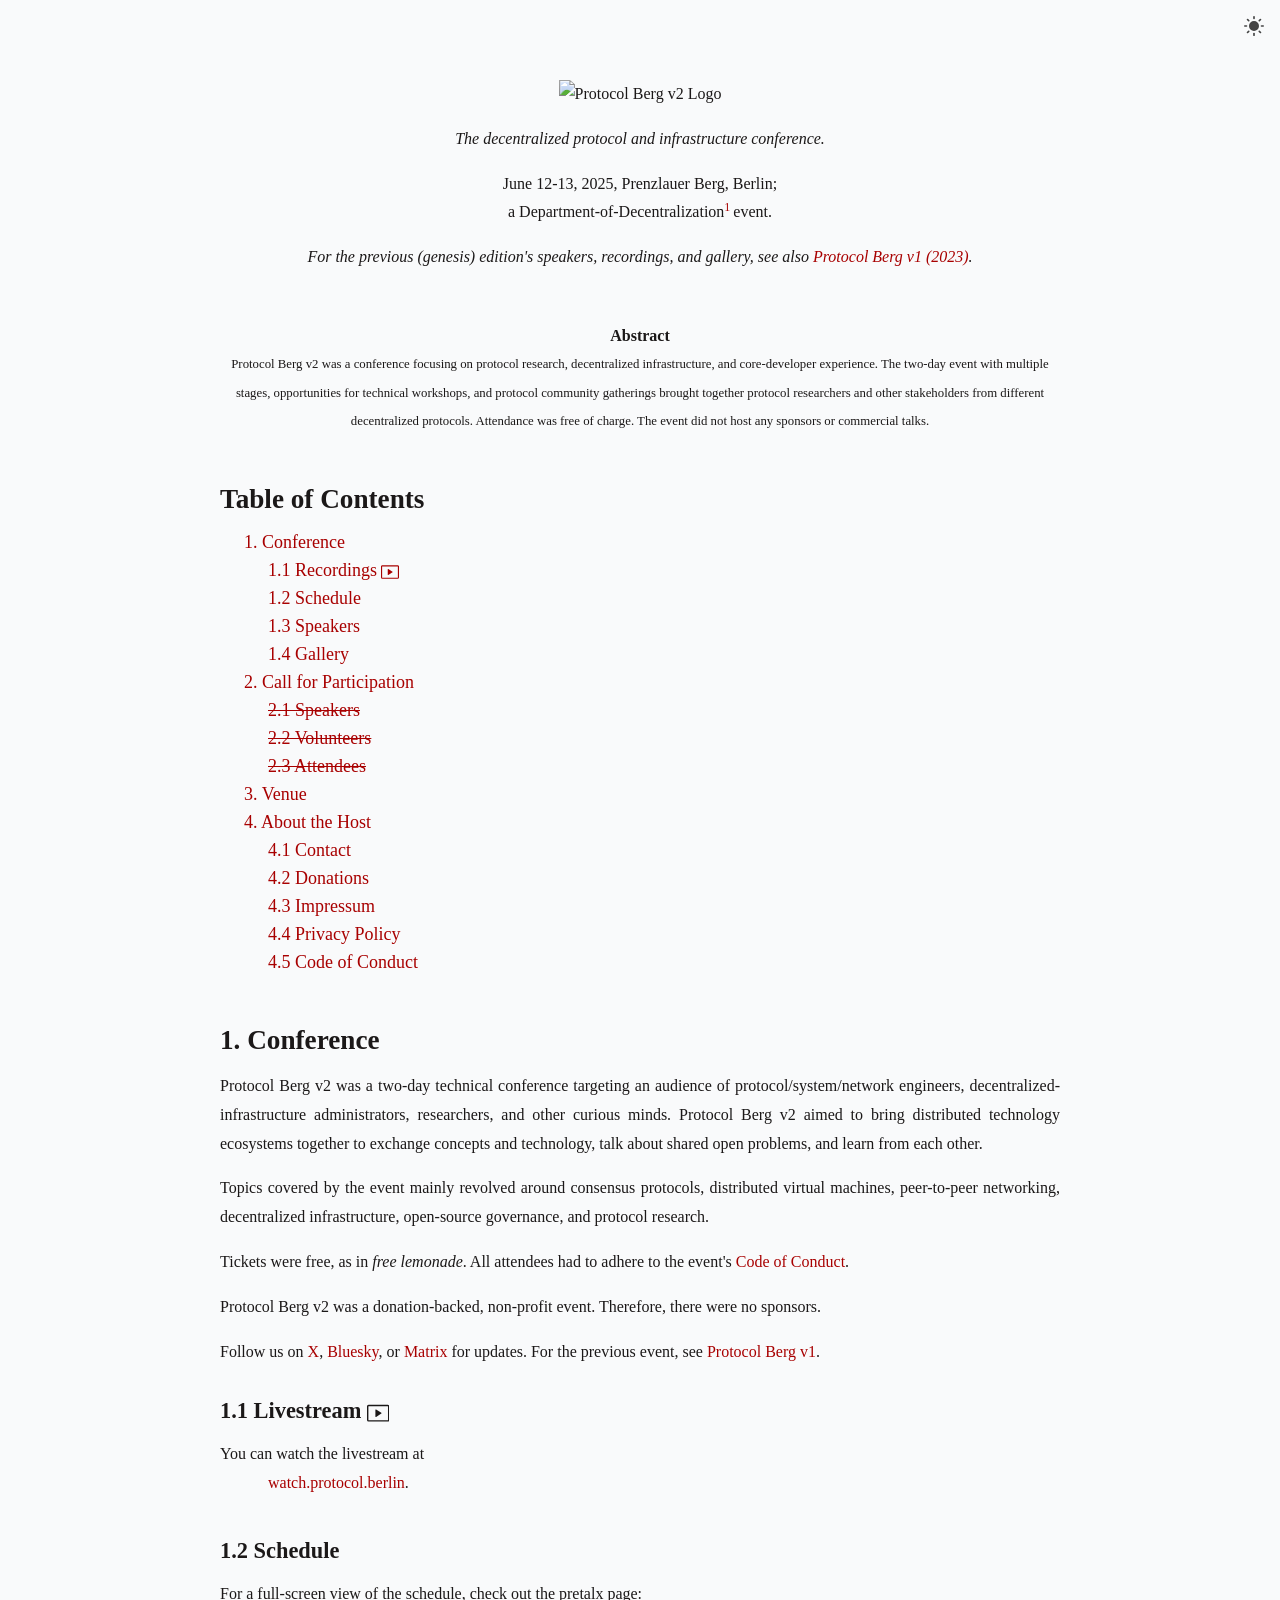
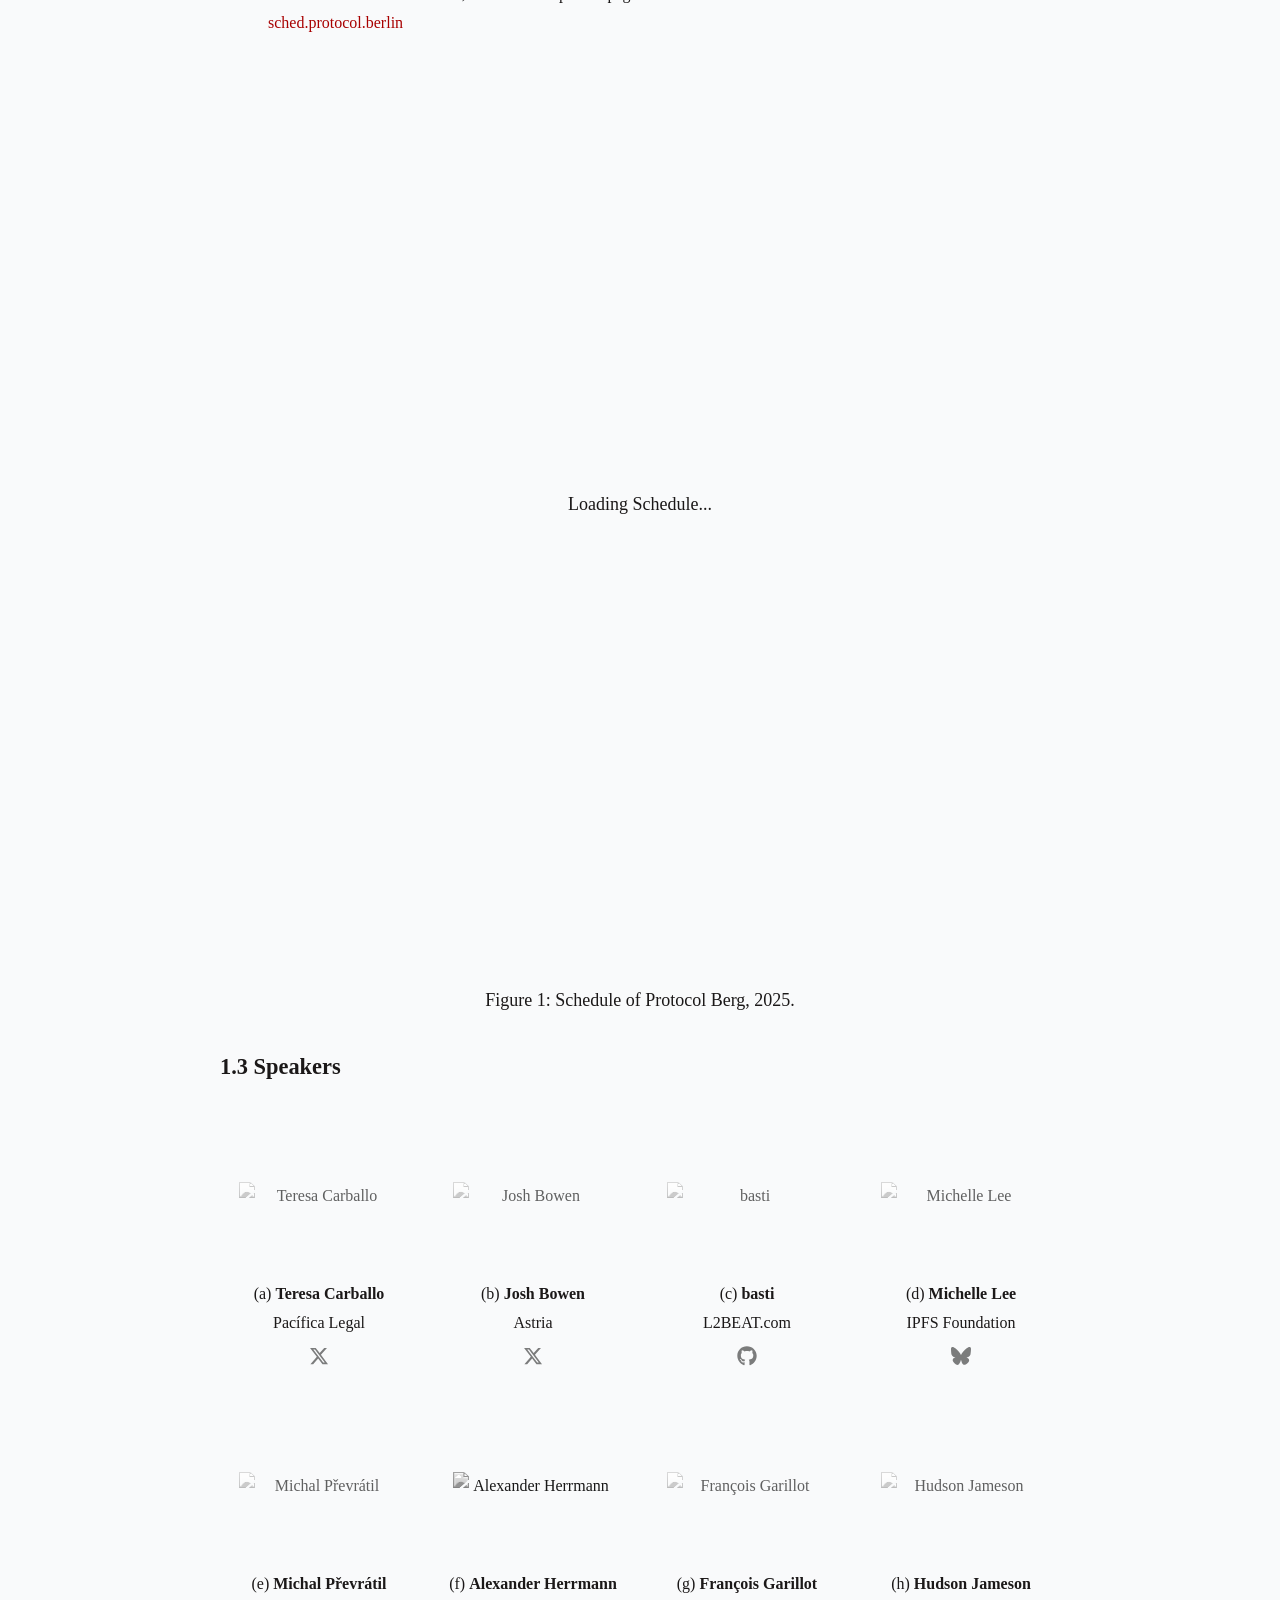
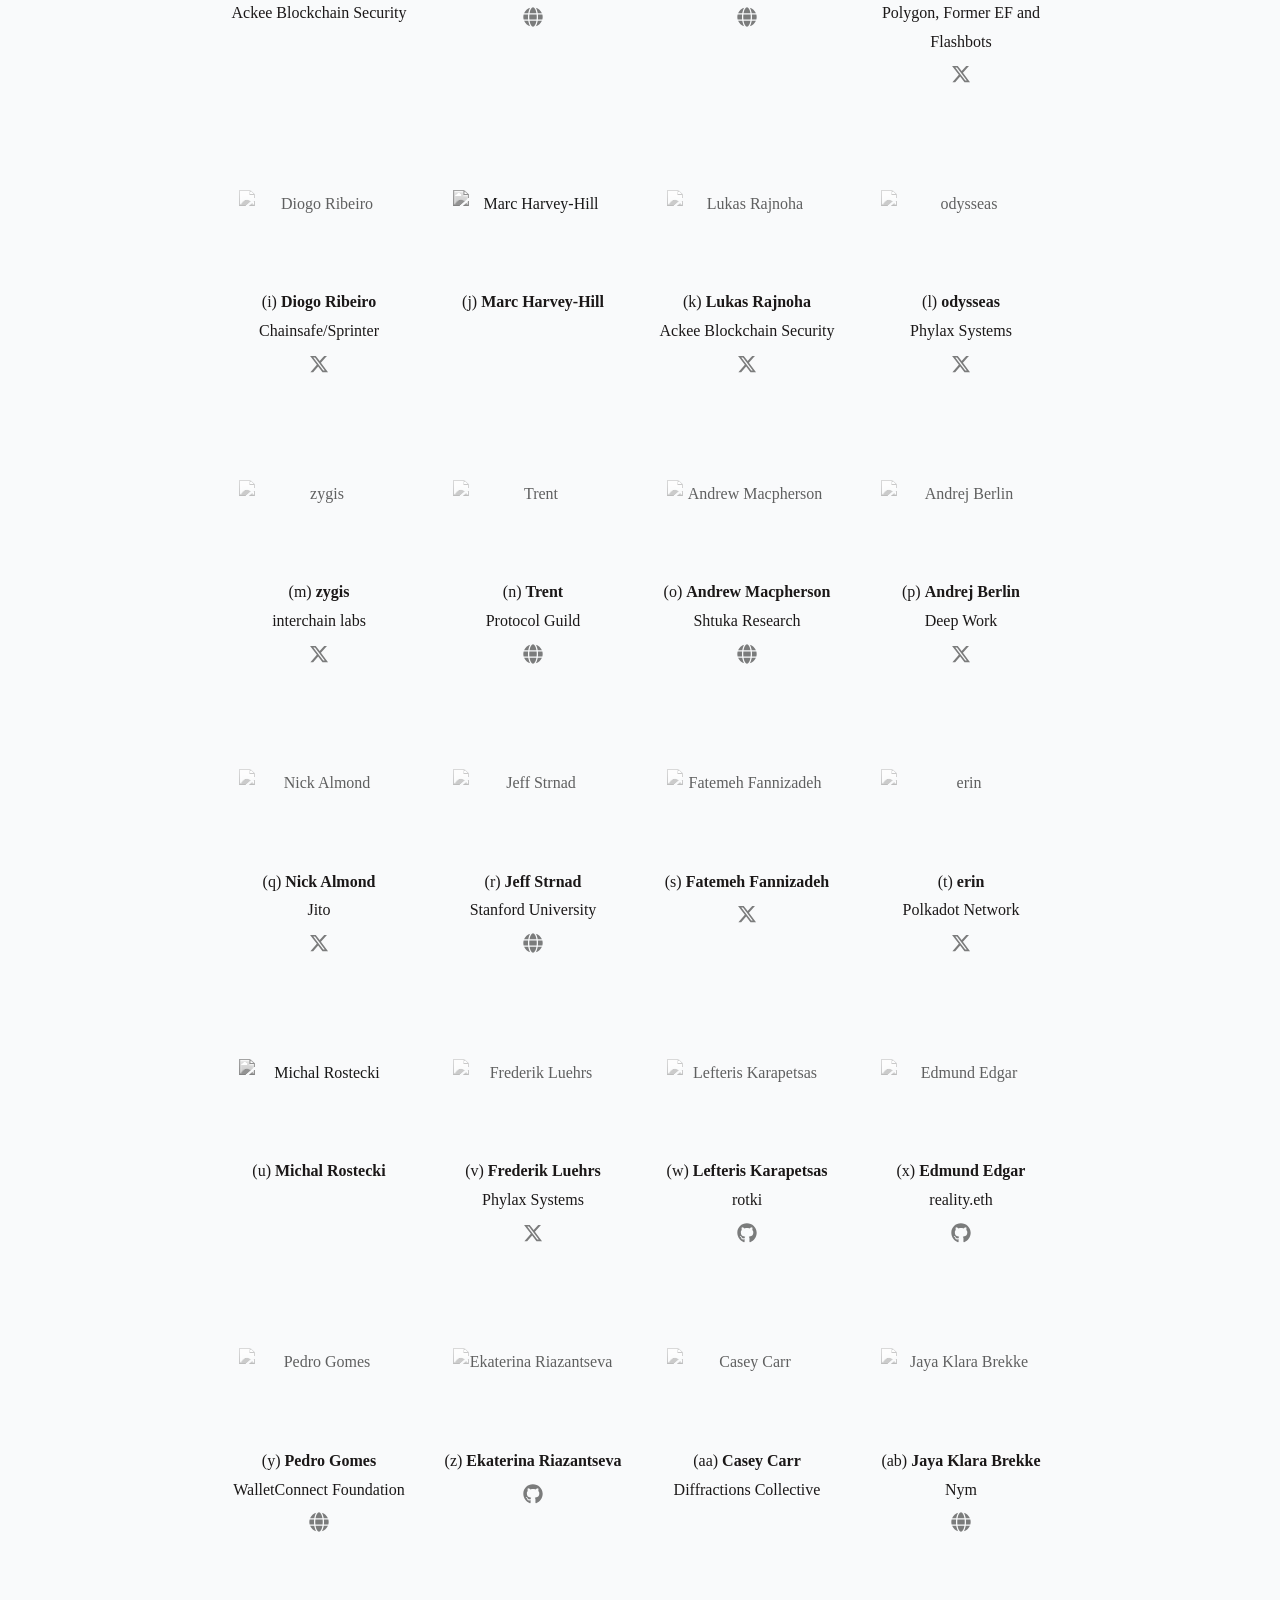
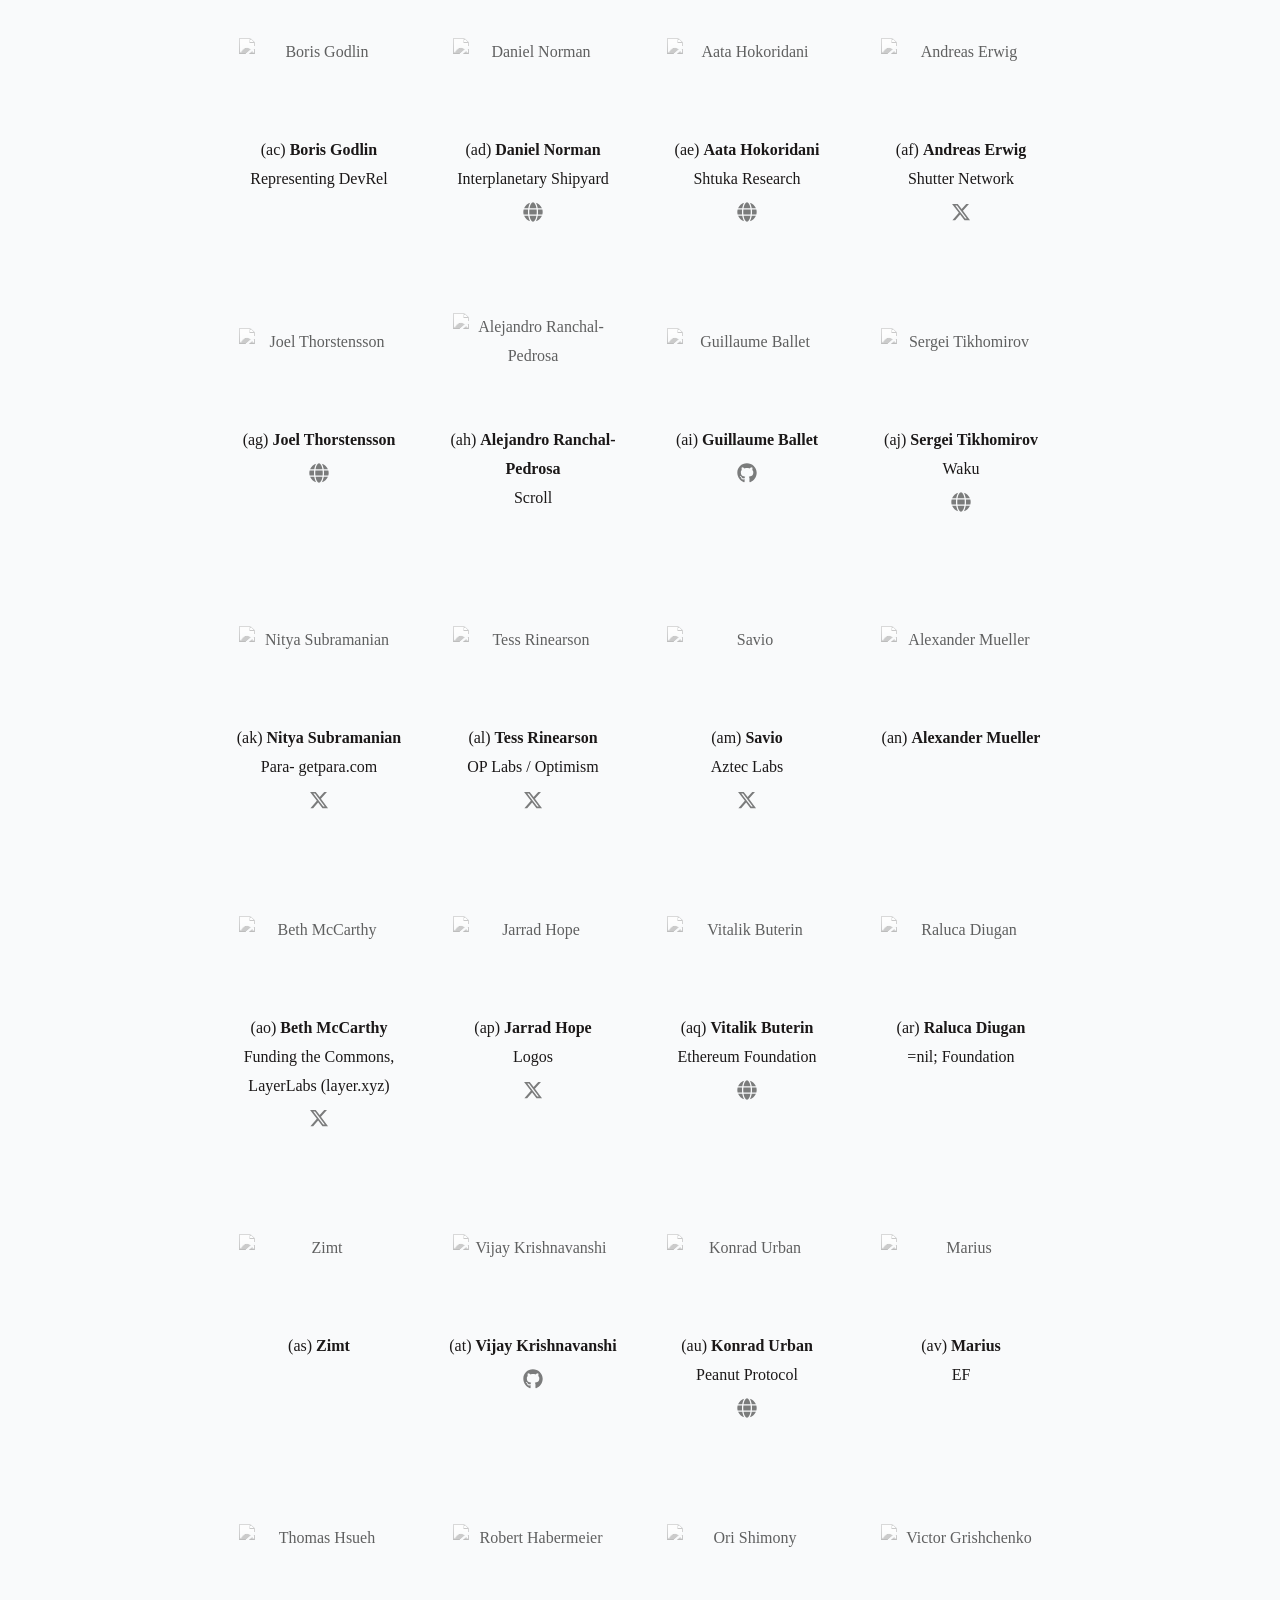
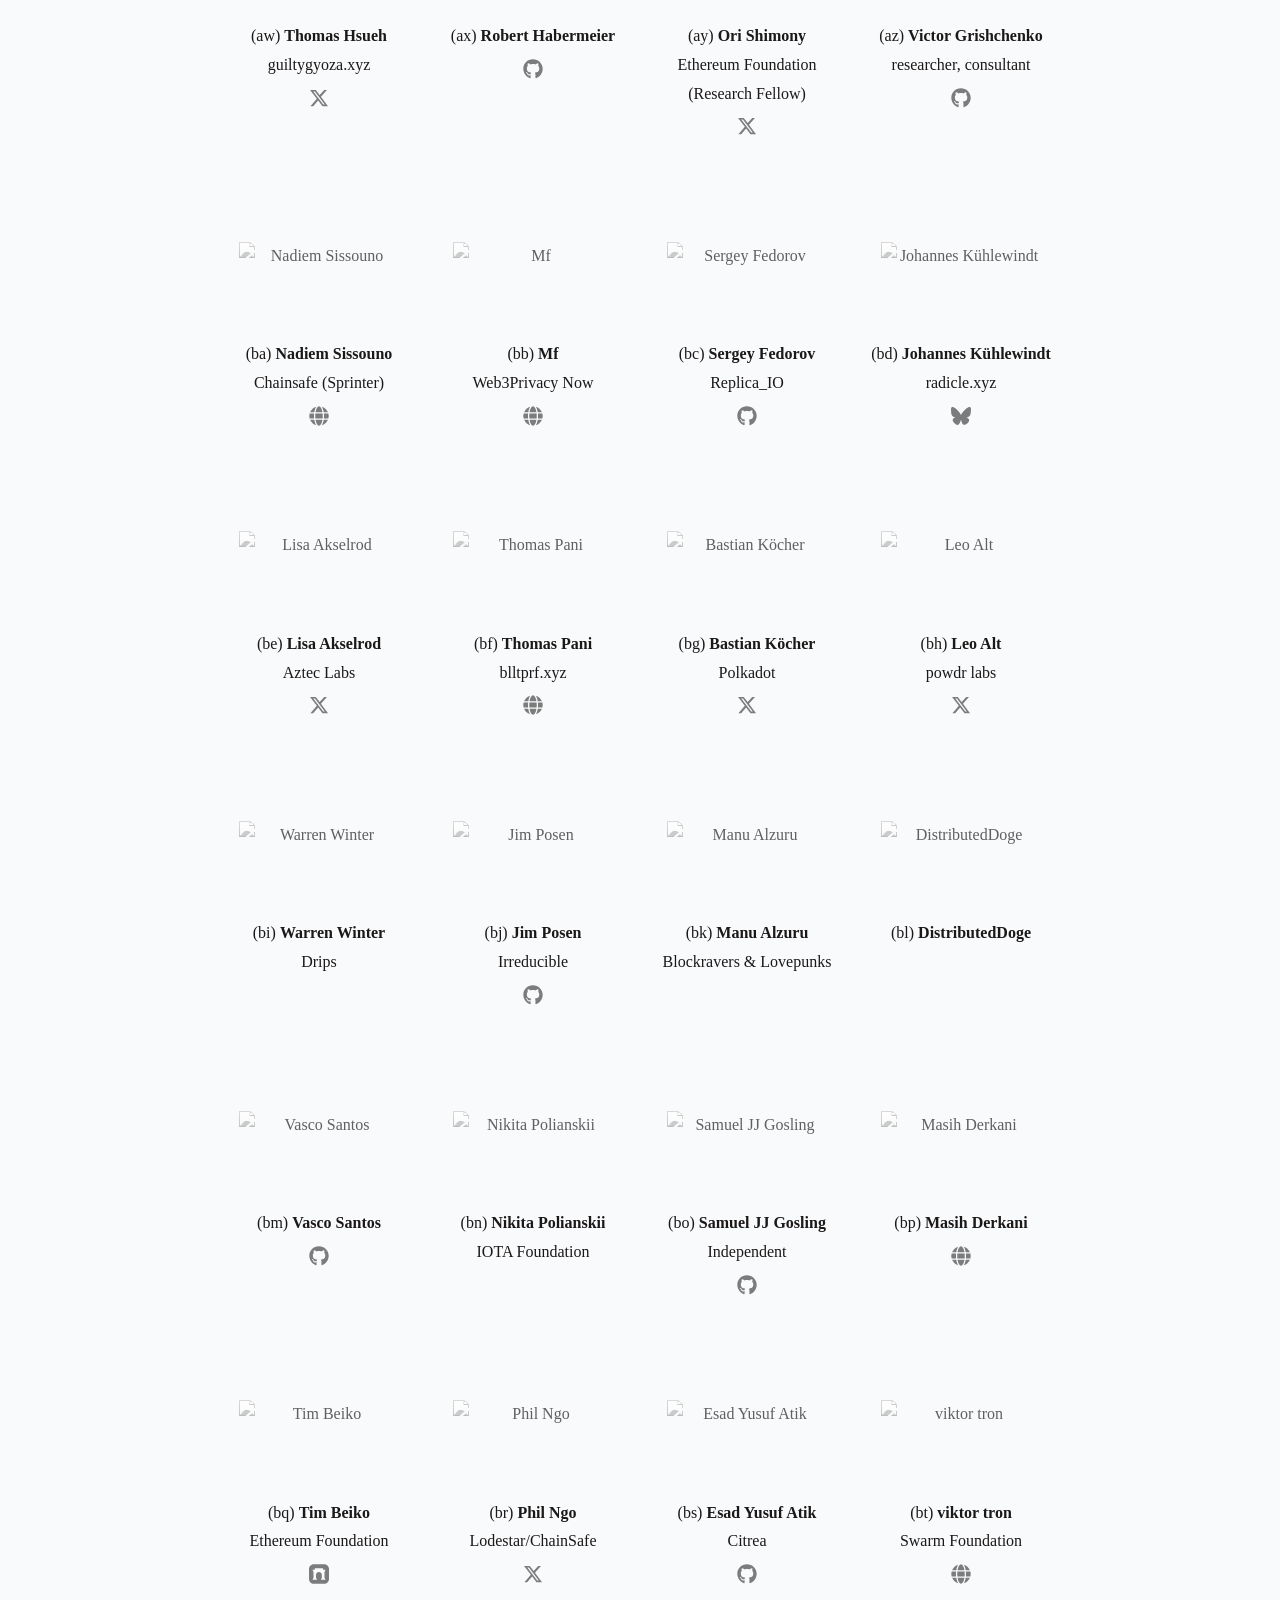
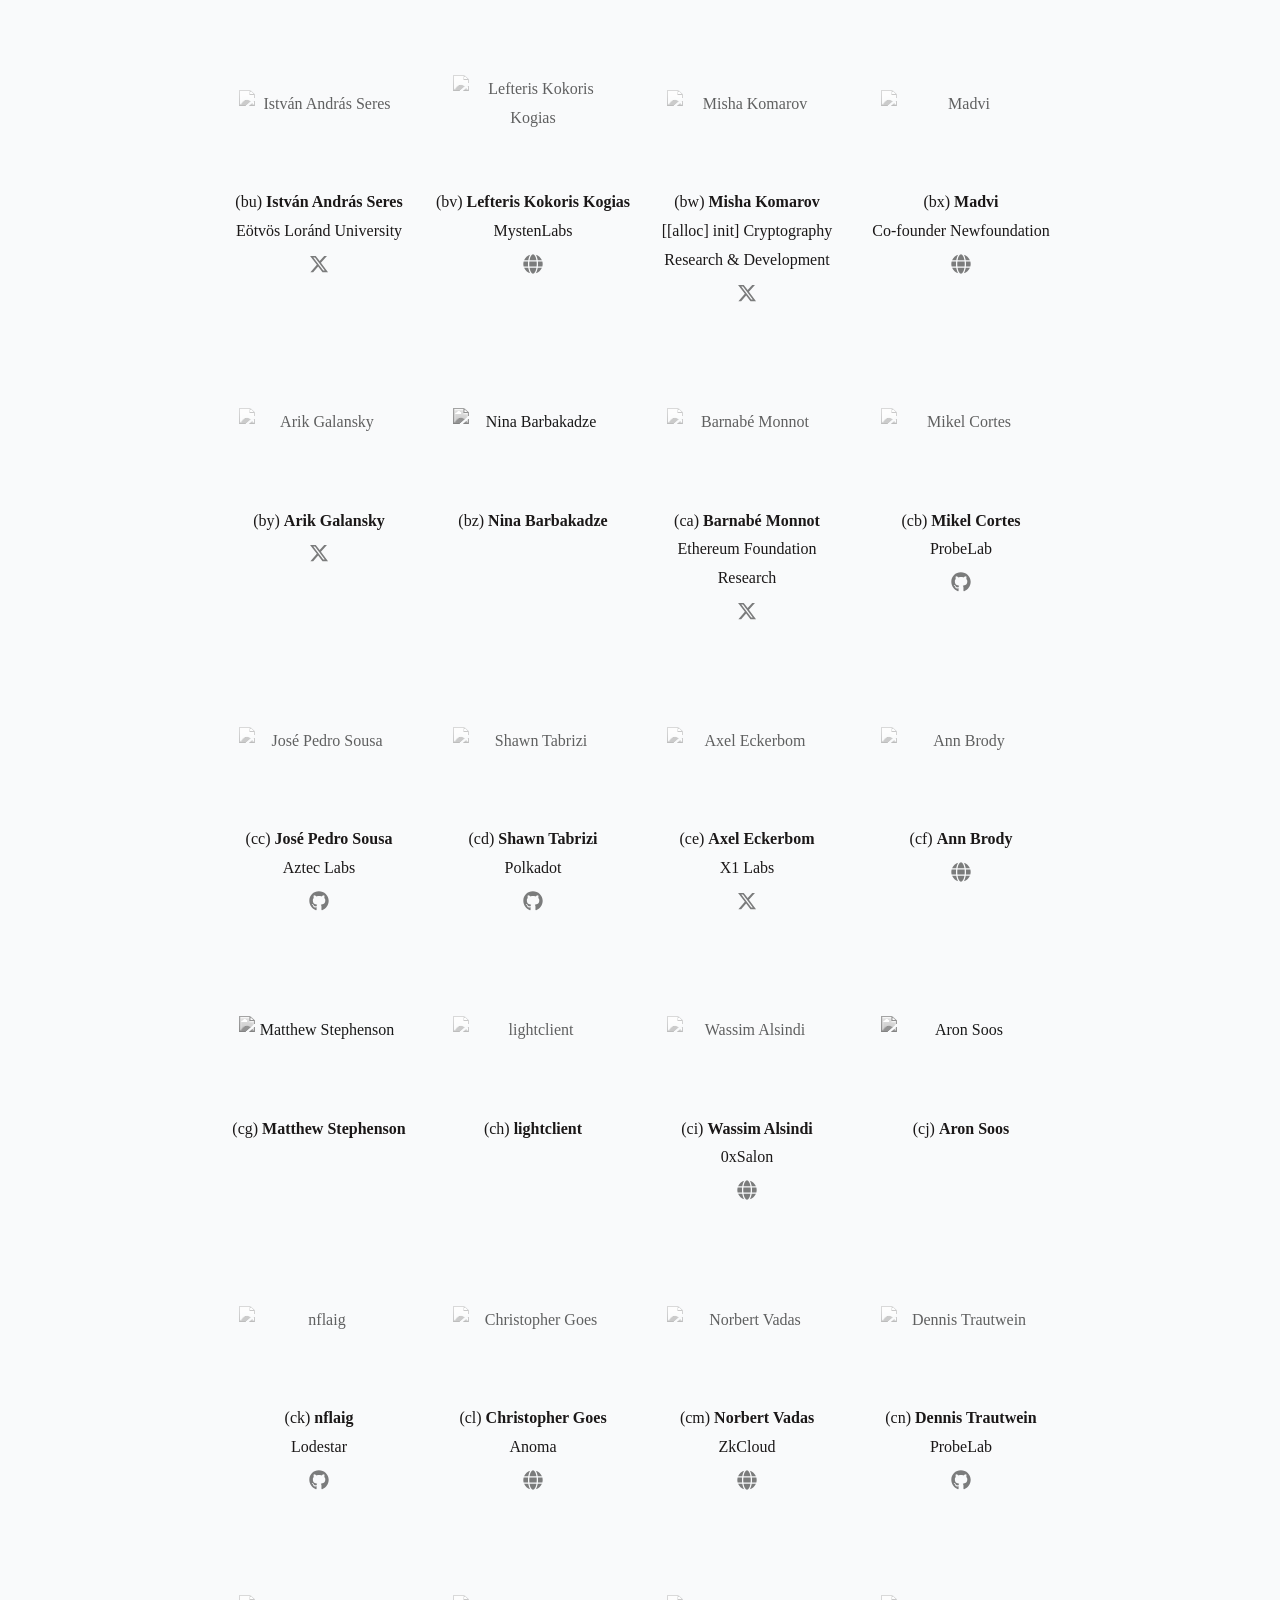
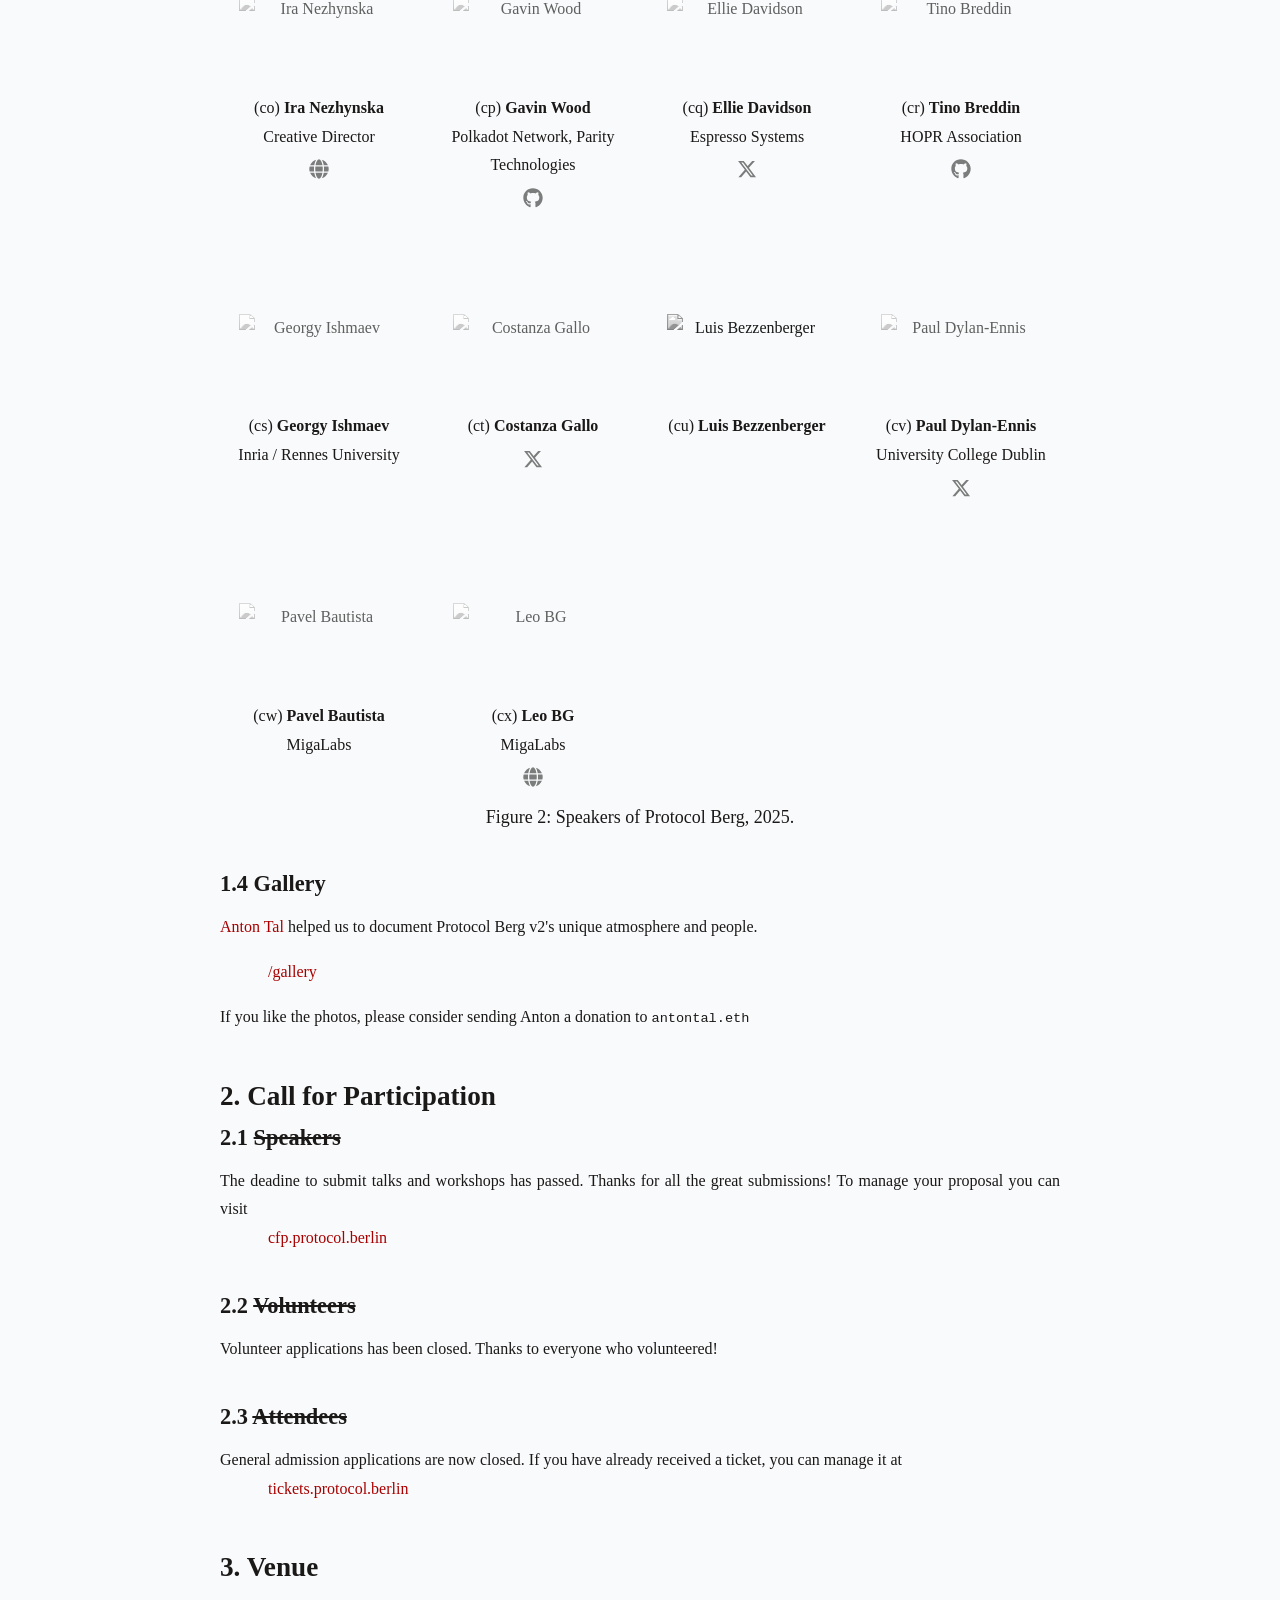
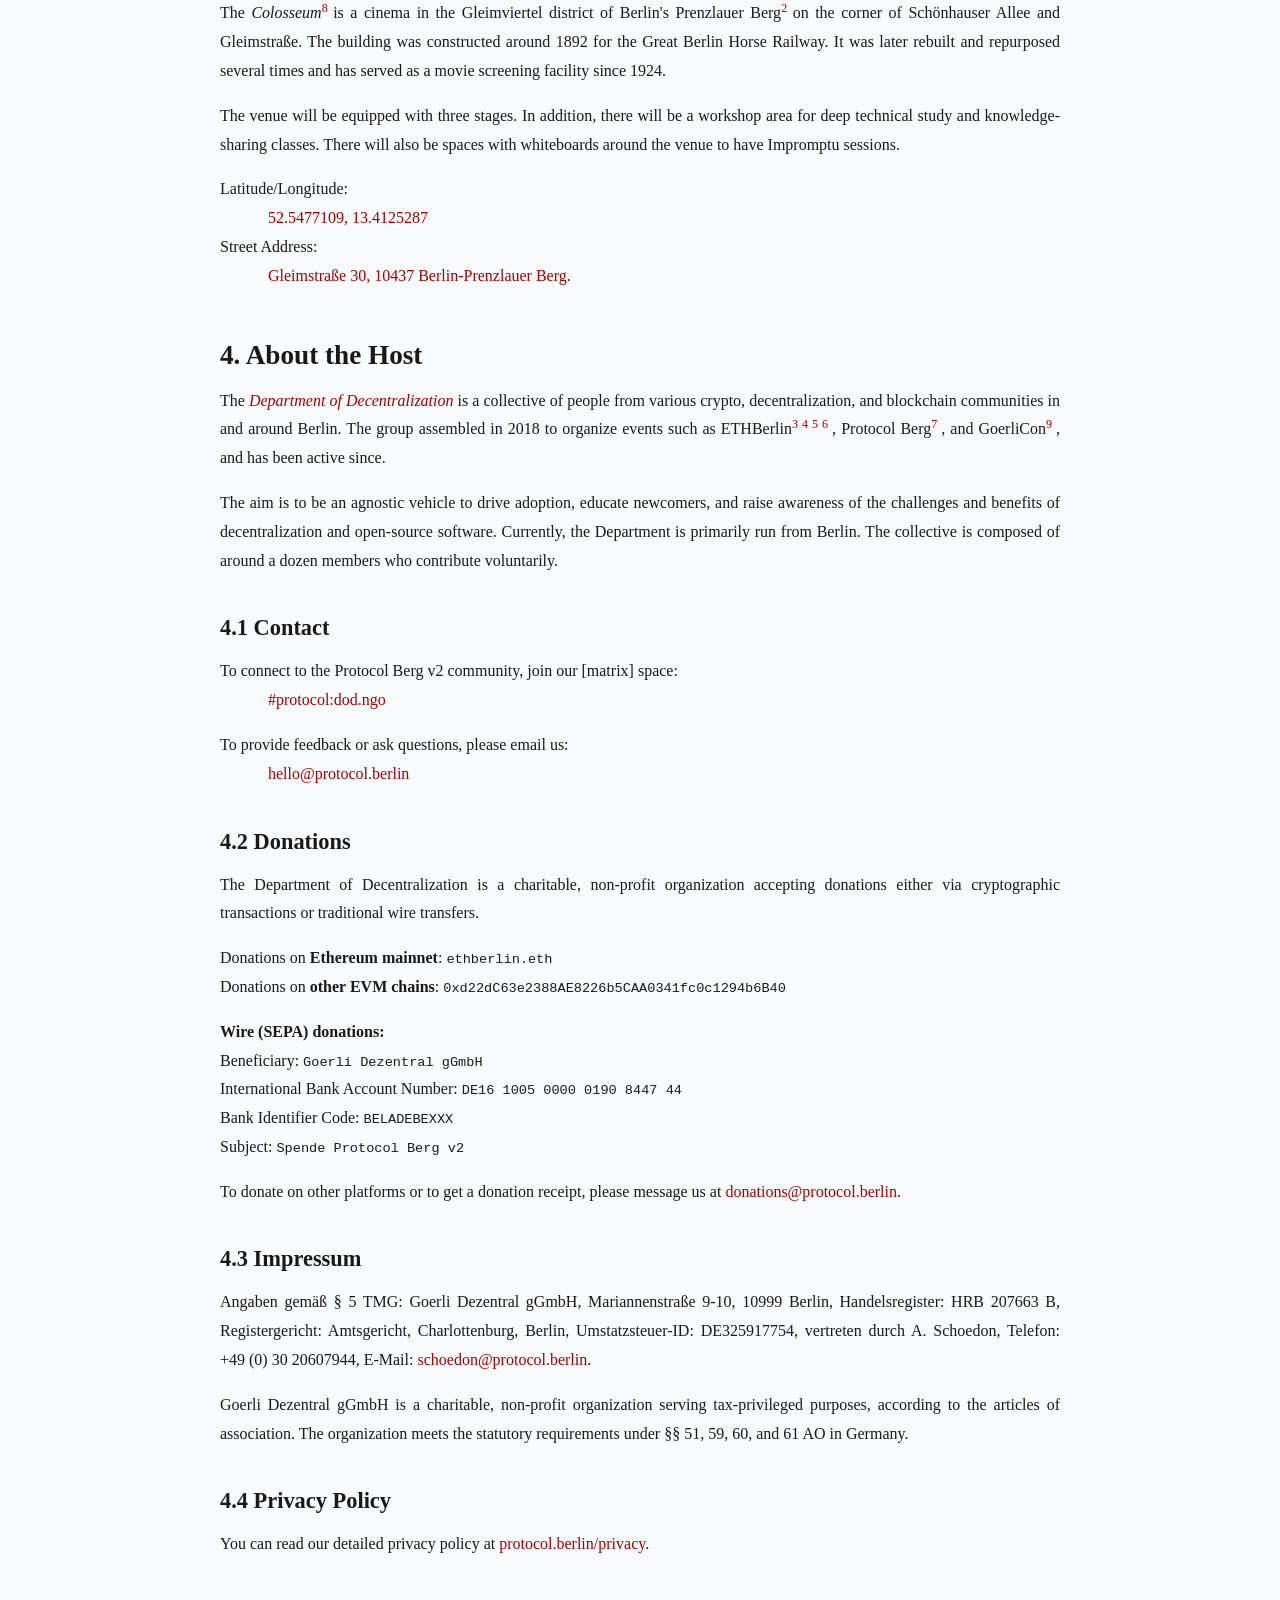
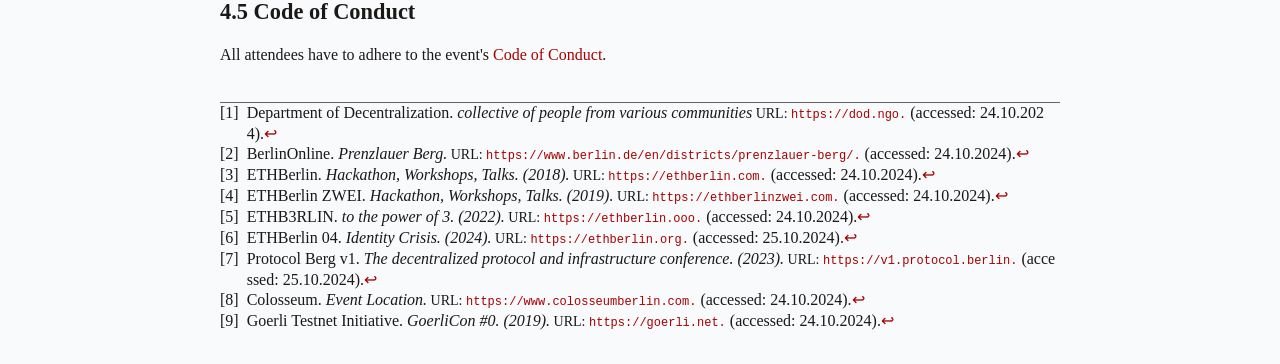
==== commit 95639acd: "deploy: 978fd21e08b006a01f9b115fa6e3363edfefb268" ====
--- a/index.html
+++ b/index.html
@@ -7,10 +7,10 @@
  *
  * Source: https://github.com/vincentdoerig/latex-css
  * Licensed under MIT (https://github.com/vincentdoerig/latex-css/blob/master/LICENSE)
-*/@font-face{font-display:swap;font-family:Latin Modern;font-style:normal;font-weight:400;src:url(/static/LM-regular-fecdf157fc036b7f93a4ba6de4edd710.woff2) format("woff2"),url(/static/LM-regular-2ab644f0b784e7bbe8168a94cdc4c9fc.woff) format("woff"),url(/static/LM-regular-fe8b14efb99b8c8acbba7f445c48ae4b.ttf) format("truetype")}@font-face{font-display:swap;font-family:Latin Modern;font-style:italic;font-weight:400;src:url(/static/LM-italic-af06a120815d8ea7ee8c47df959ab812.woff2) format("woff2"),url(/static/LM-italic-a0ef6765323e7e13c0cb0190178fd6f4.woff) format("woff"),url(/static/LM-italic-c0c56f0dddca5dd537ac4f7eedc02226.ttf) format("truetype")}@font-face{font-display:swap;font-family:Latin Modern;font-style:normal;font-weight:700;src:url(/static/LM-bold-fe6484d55336977fade524beb5b5c1d5.woff2) format("woff2"),url(/static/LM-bold-a96a275deaaeeb51dfa7096c0f44bf60.woff) format("woff"),url(/static/LM-bold-5687e29706eb0d0cd86d69a85b480ba3.ttf) format("truetype")}@font-face{font-display:swap;font-family:Latin Modern;font-style:italic;font-weight:700;src:url(/static/LM-bold-italic-36cdfa3c5b8c5828afa67c61cc21ddfc.woff2) format("woff2"),url(/static/LM-bold-italic-7c4a2d69901984e5d61c758c00a11a68.woff) format("woff"),url(/static/LM-bold-italic-fa82fba5617a588466b676c55e397910.ttf) format("truetype")}@font-face{font-display:swap;font-family:Libertinus;font-style:normal;font-weight:400;src:url(/static/Libertinus-regular-bb4557fc1f4fa3dcd1e0dffd8e8c2ae7.woff2) format("woff2")}@font-face{font-display:swap;font-family:Libertinus;font-style:italic;font-weight:400;src:url(/static/Libertinus-italic-14b5589e45197c291768fcf9cda1ead4.woff2) format("woff2")}@font-face{font-display:swap;font-family:Libertinus;font-style:normal;font-weight:700;src:url(/static/Libertinus-bold-a0b7e24dcb8877f17e086fcf0584b022.woff2) format("woff2")}@font-face{font-display:swap;font-family:Libertinus;font-style:italic;font-weight:700;src:url(/static/Libertinus-bold-italic-81b1c4f4b41157df6f17447b900875f4.woff2) format("woff2")}@font-face{font-display:swap;font-family:Libertinus;font-style:normal;font-weight:600;src:url(/static/Libertinus-semibold-0ea40e419a4ececb768bcdbdf18cc417.woff2) format("woff2")}@font-face{font-display:swap;font-family:Libertinus;font-style:italic;font-weight:600;src:url(/static/Libertinus-semibold-italic-02bb0b08425a842da81e604f9f7ca158.woff2) format("woff2")}*,:after,:before{box-sizing:border-box}:root{--body-color:#1b1818;--body-bg-color:#f9fafb;--link-visited:#a80000;--link-focus-outline:#1660f3;--pre-bg-color:#e8edf2;--kbd-bg-color:#fff;--kbd-border-color:#afb3b6;--table-border-color:#000;--sidenote-target-border-color:#ddd688;--footnotes-border-color:#636363}.latex-dark{--body-color:#dbdbdb;--body-bg-color:#292929;--link-visited:#95daf3;--link-focus-outline:#8fb3e6;--pre-bg-color:#403f3f;--kbd-bg-color:#292929;--kbd-border-color:#afb3b6;--table-border-color:#fff;--sidenote-target-border-color:#969696;--footnotes-border-color:#969696;--proof-symbol-filter:invert(80%)}@media(prefers-color-scheme:dark){.latex-dark-auto{--body-color:#dbdbdb;--body-bg-color:#292929;--link-visited:#95daf3;--link-focus-outline:#8fb3e6;--pre-bg-color:#403f3f;--kbd-bg-color:#292929;--kbd-border-color:#afb3b6;--table-border-color:#fff;--sidenote-target-border-color:#969696;--footnotes-border-color:#969696;--proof-symbol-filter:invert(80%)}}body,dd,dl,figcaption,figure,h1,h2,h3,h4,li,ol[class],p,ul[class]{margin:0}html{font-size:1rem}@media(prefers-reduced-motion:no-preference){html{scroll-behavior:smooth}}body.libertinus{font-family:Libertinus,Georgia,Cambria,Times New Roman,Times,serif}body{text-rendering:optimizeLegibility;background-color:var(--body-bg-color);color:var(--body-color);counter-reset:theorem;counter-reset:definition;counter-reset:sidenote-counter;font-family:Latin Modern,Georgia,Cambria,Times New Roman,Times,serif;line-height:1.8;margin:0 auto;max-width:80ch;min-height:100vh;overflow-x:hidden;padding:2rem 1.25rem}p{hyphens:auto;-webkit-hyphens:auto;-moz-hyphens:auto;margin-top:1rem;text-align:justify}a:not([class]){-webkit-text-decoration-skip:ink;text-decoration-skip-ink:auto}a,a:visited{color:var(--link-visited)}a:focus{outline:2px solid var(--link-focus-outline);outline-offset:2px}img{display:block;height:auto;max-width:100%}button,input,select,textarea{font:inherit}textarea{width:100%}article>*+*{margin-top:1em}code,kbd,pre{font-family:Menlo,Monaco,Consolas,Liberation Mono,Courier New,monospace;font-size:85%}pre{background:var(--pre-bg-color);border-radius:4px;max-width:100%;overflow:auto;padding:1rem 1.4rem}pre code{font-size:95%;position:relative}kbd{background:var(--kbd-bg-color);border:1px solid var(--kbd-border-color);border-radius:2px;font-size:75%;padding:2px 4px}table{border-bottom:2.27px solid var(--table-border-color);border-collapse:collapse;border-spacing:0;border-top:2.27px solid var(--table-border-color);counter-increment:caption;max-width:100%;overflow-x:auto;width:auto}table tr>th[scope=col]{border-bottom:1.36px solid var(--table-border-color)}table tr>th[scope=row]{border-right:1.36px solid var(--table-border-color)}table>tbody>tr:first-child>td,table>tbody>tr:first-child>th{border-top:1.36px solid var(--table-border-color)}table>tbody>tr:last-child>td,table>tbody>tr:last-child>th{border-bottom:1.36px solid var(--table-border-color)}td,th{line-height:1.1;padding:.5rem}caption,td,th{text-align:left}caption{font-size:.923em;margin-left:0;padding:0 .25em .25em;width:100%}caption:before{content:"Table " counter(caption) ". ";font-weight:700}.scroll-wrapper{overflow-x:auto}.scroll-wrapper>table td{white-space:nowrap}h1:first-child{text-align:center}nav ol{counter-reset:item;padding-left:2rem}nav li{display:block}nav li:before{content:counters(item,".") " ";counter-increment:item;padding-right:.85rem}dl dd{text-align:center}.theorem{counter-increment:theorem;display:block;font-style:italic;margin:12px 0}.theorem:before{content:"Theorem " counter(theorem) ". ";font-style:normal;font-weight:700}.lemma{counter-increment:theorem;display:block;font-style:italic;margin:12px 0}.lemma:before{content:"Lemma " counter(theorem) ". ";font-style:normal;font-weight:700}.proof{display:block;font-style:normal;margin:12px 0;position:relative}.proof:before{content:"Proof. " attr(title);font-style:italic}.proof:after{bottom:-2px;content:"◾️";filter:var(--proof-symbol-filter);position:absolute;right:-12px}.definition{counter-increment:definition;display:block;font-style:normal;margin:12px 0}.definition:before{content:"Definition " counter(definition) ". ";font-style:normal;font-weight:700}.author{font-variant-caps:small-caps;margin:.85rem 0;text-align:center}.sidenote{clear:right;float:right;font-size:.8rem;margin-bottom:1em;margin-right:-20vw;width:18vw}.sidenote.left{float:left;margin-bottom:1em;margin-left:-20vw}.sidenote:target{border:1.5px solid var(--sidenote-target-border-color);padding:0 .5rem;scroll-margin-block-start:10rem}.sidenote-number{counter-increment:sidenote-counter}.sidenote-number:after,.sidenote:before{position:relative;vertical-align:baseline}.sidenote-number:after{content:counter(sidenote-counter);font-size:.7rem;left:.1rem;top:-.5rem}.sidenote-number~.sidenote:before{content:counter(sidenote-counter) " ";font-size:.7rem;top:-.5rem}label.sidenote-toggle:not(.sidenote-number){display:none}blockquote .sidenote{margin-right:-24vw;width:18vw}label.sidenote-toggle{cursor:pointer;display:inline}input.sidenote-toggle{display:none}@media(max-width:1050px){label.sidenote-toggle:not(.sidenote-number){display:inline}.sidenote{display:none}.sidenote-toggle:checked+.sidenote{clear:both;display:block;float:left;left:1rem;margin:.5rem 1.25rem 1rem .5rem;width:95%}blockquote .sidenote{margin-right:-25vw;width:16vw}}.footnotes p{font-size:85%;line-height:1.5;margin-bottom:.4rem;text-align:left}.footnotes{border-top:1px solid var(--footnotes-border-color)}.abstract,.abstract p{margin-top:0;text-align:center}.abstract{margin:2.25rem 0}.abstract>h2{font-size:1rem;margin-bottom:-.2rem}.latex span:first-child{font-size:.75em;line-height:1ex;margin-left:-.48em;margin-right:-.15em;text-transform:uppercase;vertical-align:.28em}.latex span:nth-child(2){line-height:1ex;margin-left:-.1667em;margin-right:-.125em;text-transform:uppercase;vertical-align:-.5ex}h1{font-size:2.5rem;line-height:3.25rem;margin-bottom:1.625rem}h2{font-size:1.7rem;line-height:2rem;margin-top:3rem}h3{font-size:1.4rem;margin-top:2.5rem}h4{font-size:1.2rem;margin-top:2rem}h5{margin-top:1.8rem}h5,h6{font-size:1rem}h6{font-style:italic;font-weight:400;margin-top:2.5rem}h3,h4,h5,h6{line-height:1.625rem}h1+h2{margin-top:1.625rem}h2+h3,h3+h4,h4+h5{margin-top:.8rem}h5+h6{margin-top:-.8rem}h2,h3,h4,h5,h6{margin-bottom:.8rem}.yarl__fullsize{height:100%;width:100%}.yarl__relative{position:relative}.yarl__portal{bottom:0;left:0;opacity:0;overflow:hidden;position:fixed;right:0;top:0;transition:opacity var(--yarl__fade_animation_duration,.25s) var(--yarl__fade_animation_timing_function,ease);z-index:var(--yarl__portal_zindex,9999)}.yarl__portal_open{opacity:1}.yarl__container{background-color:var(--yarl__container_background_color,var(--yarl__color_backdrop,#000));bottom:0;left:0;outline:none;overflow:hidden;overscroll-behavior:var(--yarl__controller_overscroll-behavior,contain);position:absolute;right:0;top:0;touch-action:var(--yarl__controller_touch_action,none);-webkit-user-select:none;-moz-user-select:none;user-select:none}.yarl__carousel{align-content:center;align-items:stretch;display:flex;flex:0 0 auto;height:100%;justify-content:center;opacity:var(--yarl__pull_down_opacity,1);transform:translate(var(--yarl__swipe_offset,0),var(--yarl__pull_down_offset,0));width:calc(100% + (var(--yarl__carousel_slides_count) - 1)*(100% + var(--yarl__carousel_spacing_px, 0)*1px + var(--yarl__carousel_spacing_percent, 0)*1%))}.yarl__carousel_with_slides{-moz-column-gap:calc(var(--yarl__carousel_spacing_px, 0)*1px + 100/(var(--yarl__carousel_slides_count)*100 + (var(--yarl__carousel_slides_count) - 1)*var(--yarl__carousel_spacing_percent, 0))*var(--yarl__carousel_spacing_percent, 0)*1%);column-gap:calc(var(--yarl__carousel_spacing_px, 0)*1px + 100/(var(--yarl__carousel_slides_count)*100 + (var(--yarl__carousel_slides_count) - 1)*var(--yarl__carousel_spacing_percent, 0))*var(--yarl__carousel_spacing_percent, 0)*1%)}.yarl__flex_center{align-content:center;align-items:center;display:flex;justify-content:center}.yarl__slide{flex:1;overflow:hidden;padding:calc(var(--yarl__carousel_padding_px, 0)*1px + 100/(var(--yarl__carousel_slides_count)*100 + (var(--yarl__carousel_slides_count) - 1)*var(--yarl__carousel_spacing_percent, 0))*var(--yarl__carousel_padding_percent, 0)*1%);position:relative}[dir=rtl] .yarl__slide{--yarl__direction:-1}.yarl__slide_image{-webkit-touch-callout:none;max-height:100%;max-width:100%;-o-object-fit:contain;object-fit:contain;touch-action:var(--yarl__controller_touch_action,none);-moz-user-select:none;user-select:none;-webkit-user-select:none}@media screen and (min-width:800px){.yarl__slide_image{-webkit-backface-visibility:hidden;-webkit-transform:translateZ(0);-webkit-transform-style:preserve-3d}}.yarl__slide_image_cover{height:100%;-o-object-fit:cover;object-fit:cover;width:100%}.yarl__slide_image_loading{opacity:0}.yarl__slide_placeholder{left:50%;line-height:0;position:absolute;top:50%;transform:translateX(-50%) translateY(-50%)}.yarl__slide_loading{animation:yarl__delayed_fadein 1s linear;color:var(--yarl__slide_icon_loading_color,var(--yarl__color_button,hsla(0,0%,100%,.8)))}.yarl__slide_loading line{animation:yarl__stroke_opacity 1s linear infinite}.yarl__slide_loading line:first-of-type{animation-delay:-1.875s}.yarl__slide_loading line:nth-of-type(2){animation-delay:-1.75s}.yarl__slide_loading line:nth-of-type(3){animation-delay:-1.625s}.yarl__slide_loading line:nth-of-type(4){animation-delay:-1.5s}.yarl__slide_loading line:nth-of-type(5){animation-delay:-1.375s}.yarl__slide_loading line:nth-of-type(6){animation-delay:-1.25s}.yarl__slide_loading line:nth-of-type(7){animation-delay:-1.125s}.yarl__slide_loading line:nth-of-type(8){animation-delay:-1s}.yarl__slide_error{color:var(--yarl__slide_icon_error_color,red);height:var(--yarl__slide_icon_error_size,48px);width:var(--yarl__slide_icon_error_size,48px)}@media (prefers-reduced-motion){.yarl__portal,.yarl__slide{transition:unset}.yarl__slide_loading,.yarl__slide_loading line{animation:unset}}.yarl__toolbar{bottom:auto;display:flex;justify-content:flex-end;left:auto;padding:var(--yarl__toolbar_padding,8px);position:absolute;right:0;top:0}[dir=rtl] .yarl__toolbar{bottom:auto;left:0;right:auto;top:0}.yarl__icon{height:var(--yarl__icon_size,32px);width:var(--yarl__icon_size,32px)}.yarl__button{-webkit-tap-highlight-color:transparent;-webkit-appearance:none;-moz-appearance:none;appearance:none;background-color:var(--yarl__button_background_color,transparent);border:var(--yarl__button_border,0);color:var(--yarl__color_button,hsla(0,0%,100%,.8));cursor:pointer;filter:var(--yarl__button_filter,drop-shadow(2px 2px 2px rgba(0,0,0,.8)));line-height:0;margin:var(--yarl__button_margin,0);outline:none;padding:var(--yarl__button_padding,8px)}.yarl__button:focus{color:var(--yarl__color_button_active,#fff)}.yarl__button:focus:not(:focus-visible){color:var(--yarl__color_button,hsla(0,0%,100%,.8))}.yarl__button:focus-visible{color:var(--yarl__color_button_active,#fff)}@media (hover:hover){.yarl__button:focus-visible:hover,.yarl__button:focus:hover,.yarl__button:hover{color:var(--yarl__color_button_active,#fff)}}.yarl__button:disabled{color:var(--yarl__color_button_disabled,hsla(0,0%,100%,.4));cursor:default}.yarl__navigation_next,.yarl__navigation_prev{padding:var(--yarl__navigation_button_padding,24px 16px);position:absolute;top:50%;transform:translateY(-50%)}.yarl__navigation_prev{left:0}[dir=rtl] .yarl__navigation_prev{left:unset;right:0;transform:translateY(-50%) rotate(180deg)}.yarl__navigation_next{right:0}[dir=rtl] .yarl__navigation_next{left:0;right:unset;transform:translateY(-50%) rotate(180deg)}.yarl__no_scroll{height:100%;overflow:hidden;overscroll-behavior:none}@keyframes yarl__delayed_fadein{0%{opacity:0}80%{opacity:0}to{opacity:1}}@keyframes yarl__stroke_opacity{0%{stroke-opacity:1}to{stroke-opacity:.125}}.ReactModal__Overlay{opacity:0;transition:opacity .2s ease-in-out}.ReactModal__Overlay--after-open{opacity:1}.ReactModal__Overlay--before-close{opacity:0}.ReactModal__Content{max-height:80vh;overflow-y:auto;transform:scale(.8);transition:transform .2s ease-in-out}.ReactModal__Content--after-open{transform:scale(1)}.ReactModal__Content--before-close{transform:scale(.8)}.markdown-content{font-size:.9rem}.markdown-content p{margin-bottom:.75rem}.markdown-content h1,.markdown-content h2,.markdown-content h3,.markdown-content h4,.markdown-content h5,.markdown-content h6{font-weight:700;margin-bottom:.5rem;margin-top:1rem}.markdown-content h1{font-size:1.5rem}.markdown-content h2{font-size:1.25rem}.markdown-content h3{font-size:1.1rem}.markdown-content ol,.markdown-content ul{margin-bottom:.75rem;margin-left:1.5rem}.markdown-content ul{list-style-type:disc}.markdown-content ol{list-style-type:decimal}.markdown-content li{margin-bottom:.25rem}.markdown-content a{color:#3182ce;text-decoration:underline}.markdown-content a:hover{text-decoration:none}.markdown-content blockquote{border-left:4px solid #e2e8f0;font-style:italic;margin:.75rem 0;padding-left:1rem}.markdown-content code{font-family:monospace;font-size:.85rem;padding:.1rem .3rem}.markdown-content code,.markdown-content pre{background-color:#f7fafc;border-radius:.25rem}.markdown-content pre{margin:.75rem 0;overflow-x:auto;padding:1rem}.markdown-content pre code{background-color:transparent;padding:0}.markdown-content hr{border:0;border-top:1px solid #e2e8f0;margin:1.5rem 0}.markdown-content table{border-collapse:collapse;margin:.75rem 0;width:100%}.markdown-content table td,.markdown-content table th{border:1px solid #e2e8f0;padding:.5rem}.markdown-content table th{background-color:#f7fafc;font-weight:700}</style><link rel="icon" href="/favicon-32x32.png?v=2cd6e72472e91fd8dc06cb59eb651ffc" type="image/png"/><link rel="manifest" href="/manifest.webmanifest" crossorigin="use-credentials"/><link rel="apple-touch-icon" sizes="48x48" href="/icons/icon-48x48.png?v=2cd6e72472e91fd8dc06cb59eb651ffc"/><link rel="apple-touch-icon" sizes="72x72" href="/icons/icon-72x72.png?v=2cd6e72472e91fd8dc06cb59eb651ffc"/><link rel="apple-touch-icon" sizes="96x96" href="/icons/icon-96x96.png?v=2cd6e72472e91fd8dc06cb59eb651ffc"/><link rel="apple-touch-icon" sizes="144x144" href="/icons/icon-144x144.png?v=2cd6e72472e91fd8dc06cb59eb651ffc"/><link rel="apple-touch-icon" sizes="192x192" href="/icons/icon-192x192.png?v=2cd6e72472e91fd8dc06cb59eb651ffc"/><link rel="apple-touch-icon" sizes="256x256" href="/icons/icon-256x256.png?v=2cd6e72472e91fd8dc06cb59eb651ffc"/><link rel="apple-touch-icon" sizes="384x384" href="/icons/icon-384x384.png?v=2cd6e72472e91fd8dc06cb59eb651ffc"/><link rel="apple-touch-icon" sizes="512x512" href="/icons/icon-512x512.png?v=2cd6e72472e91fd8dc06cb59eb651ffc"/><title data-gatsby-head="true">Protocol Berg - Berlin</title></head><body><div id="___gatsby"><div style="outline:none" tabindex="-1" id="gatsby-focus-wrapper"><main><svg xmlns="http://www.w3.org/2000/svg" width="20" height="20" viewBox="0 0 24 24" color="#444444" fill="none" stroke-width="2" stroke-linecap="round" stroke-linejoin="round" stroke="currentColor" style="cursor:pointer;transform:rotate(90deg);margin-bottom:2rem" class="absolute top-4 right-4"><mask id="circle-mask-0"><rect x="0" y="0" width="100%" height="100%" fill="white"></rect><circle style="cx:100%;cy:0%" r="9" fill="black"></circle></mask><circle cx="12" cy="12" fill="#444444" style="r:5px" mask="url(#circle-mask-0)"></circle><g stroke="currentColor" style="opacity:1"><line x1="12" y1="1" x2="12" y2="3"></line><line x1="12" y1="21" x2="12" y2="23"></line><line x1="4.22" y1="4.22" x2="5.64" y2="5.64"></line><line x1="18.36" y1="18.36" x2="19.78" y2="19.78"></line><line x1="1" y1="12" x2="3" y2="12"></line><line x1="21" y1="12" x2="23" y2="12"></line><line x1="4.22" y1="19.78" x2="5.64" y2="18.36"></line><line x1="18.36" y1="5.64" x2="19.78" y2="4.22"></line></g></svg><header class="text-center my-12"><div class="flex items-center justify-center"><img class="w-full max-w-xs sm:w-auto h-auto " src="/static/protocolBerg-cecfaf6d541b8c670b22f7c145818c38.png" alt="Protocol Berg v2 Logo"/></div><p class="italic text-center">The decentralized protocol and infrastructure conference.</p><p class="text-center">June 12-13, 2025, Prenzlauer Berg, Berlin;<br/>a Department-of-Decentralization<sup><a href="#fn1" id="ref1">1</a> </sup> event.</p><p class="italic text-center">For the previous (genesis) edition&#x27;s speakers, recordings, and gallery, see also<!-- --> <a href="https://v1.protocol.berlin" target="_blank" rel="noreferrer">Protocol Berg v1 (2023)</a>.</p></header><div class="abstract"><h2 class="font-bold" id="abstract">Abstract</h2><small class="mt-4">Protocol Berg v2 was a conference focusing on protocol research, decentralized infrastructure, and core-developer experience. The two-day event with multiple stages, opportunities for technical workshops, and protocol community gatherings brought together protocol researchers and other stakeholders from different decentralized protocols. Attendance was free of charge. The event did not host any sponsors or commercial talks.</small></div><div><h2 class="font-bold" id="toc">Table of Contents</h2><ol class="pl-6 text-lg"><li><a href="#conference">1. Conference</a></li><ul class="pl-6"><li><a href="#livestream">1.1 Livestream <svg stroke="currentColor" fill="currentColor" stroke-width="0" viewBox="0 0 24 24" class="inline-block" height="1em" width="1em" xmlns="http://www.w3.org/2000/svg"><path d="M0 4.75C0 3.784.784 3 1.75 3h20.5c.966 0 1.75.784 1.75 1.75v14.5A1.75 1.75 0 0 1 22.25 21H1.75A1.75 1.75 0 0 1 0 19.25Zm1.75-.25a.25.25 0 0 0-.25.25v14.5c0 .138.112.25.25.25h20.5a.25.25 0 0 0 .25-.25V4.75a.25.25 0 0 0-.25-.25Z"></path><path d="M9 15.584V8.416a.5.5 0 0 1 .77-.42l5.576 3.583a.5.5 0 0 1 0 .842L9.77 16.005a.5.5 0 0 1-.77-.42Z"></path></svg></a></li><li><a href="#schedule">1.2 Schedule</a></li><li><a href="#speakers">1.3 Speakers</a></li><li><a href="#gallery">1.4 Gallery</a></li></ul><li><a href="#cfp">2. Call for Participation</a></li><ul class="pl-6"><li><a href="#cfp-speakers"><s>2.1 Speakers</s></a></li><li><a href="#cfp-volunteers"><s>2.2 Volunteers</s></a></li><li><a href="#cfp-attendees"> <s>2.3 Attendees</s></a></li></ul><li><a href="#venue">3. Venue</a></li><li><a href="#host">4. About the Host</a><ul class="pl-6"><li><a href="#contact">4.1 Contact</a></li><li><a href="#donations">4.2 Donations</a></li><li><a href="#imprint">4.3 Impressum</a></li><li><a href="#privacy">4.4 Privacy Policy</a></li><li><a href="#conduct">4.5 Code of Conduct</a></li></ul></li></ol></div><section><h2 class="font-bold" id="conference">1. Conference</h2><p>Protocol Berg v2 was a two-day technical conference targeting an audience of protocol/system/network engineers, decentralized-infrastructure administrators, researchers, and other curious minds. Protocol Berg v2 aimed to bring distributed technology ecosystems together to exchange concepts and technology, talk about shared open problems, and learn from each other.</p><p>Topics covered by the event mainly revolved around consensus protocols, distributed virtual machines, peer-to-peer networking, decentralized infrastructure, open-source governance, and protocol research.</p><p>Tickets were free, as in <span class="italic">free lemonade</span>. All attendees had to adhere to the event&#x27;s <a href="/conduct">Code of Conduct</a>.</p><p>Protocol Berg v2 was a donation-backed, non-profit event. Therefore, there were no sponsors.</p><p>Follow us on<!-- --> <a href="https://x.com/protocol_berg" target="_blank" rel="noreferrer">X</a>,<!-- --> <a href="https://bsky.app/profile/protocol.berlin" target="_blank" rel="noreferrer">Bluesky</a>, or<!-- --> <a href="https://matrix.to/#/%23protocol:dod.ngo" target="_blank" rel="noreferrer">Matrix</a> <!-- -->for updates. For the previous event, see<!-- --> <a href="https://v1.protocol.berlin" target="_blank" rel="noreferrer">Protocol Berg v1</a>.</p><h3 class="font-bold mt-8" id="livestream">1.1 Livestream <svg stroke="currentColor" fill="currentColor" stroke-width="0" viewBox="0 0 24 24" class="inline-block" height="1em" width="1em" xmlns="http://www.w3.org/2000/svg"><path d="M0 4.75C0 3.784.784 3 1.75 3h20.5c.966 0 1.75.784 1.75 1.75v14.5A1.75 1.75 0 0 1 22.25 21H1.75A1.75 1.75 0 0 1 0 19.25Zm1.75-.25a.25.25 0 0 0-.25.25v14.5c0 .138.112.25.25.25h20.5a.25.25 0 0 0 .25-.25V4.75a.25.25 0 0 0-.25-.25Z"></path><path d="M9 15.584V8.416a.5.5 0 0 1 .77-.42l5.576 3.583a.5.5 0 0 1 0 .842L9.77 16.005a.5.5 0 0 1-.77-.42Z"></path></svg></h3><p>You can watch the livestream at <br/><a href="https://watch.protocol.berlin" target="_blank" rel="noreferrer" class="ml-12">watch.protocol.berlin</a>.</p><h3 class="font-bold" id="schedule">1.2 Schedule</h3><p>For a full-screen view of the schedule, check out the pretalx page:<br/><a href="https://sched.protocol.berlin/" target="_blank" rel="noreferrer" class="ml-12">sched.protocol.berlin</a></p><div class="mt-4"><div class="flex items-center justify-center h-[900px] text-lg animate-ping">Loading Schedule...</div><div class="flex items-center justify-center text-lg mt-4"><p>Figure 1: Schedule of Protocol Berg, 2025. </p></div></div><h3 class="font-bold" id="speakers">1.3 Speakers</h3><div><div class="grid grid-cols-2 md:grid-cols-3 lg:grid-cols-4 gap-4 mx-auto"><div class="text-center"><div class="flex flex-col items-center justify-center mt-6"><div class="flex justify-center items-center h-40 w-40 overflow-clip"><img src="/speakers/X8VGR9.jpg" alt="Madvi" class="grayscale brightness-125 opacity-70 contrast-100 object-contain w-48"/></div><div class="text-center mt-1"><div>(a) <b>Madvi</b></div><div class="">Co-founder Newfoundation</div><div class="flex flex-row justify-center gap-4 mt-2"><a href="https://madvi.xyz/bio" rel="noopener noreferrer" target="_blank"><svg stroke="currentColor" fill="currentColor" stroke-width="0" viewBox="0 0 496 512" class="w-5 h-5 opacity-50 hover:opacity-100 text-black" height="1em" width="1em" xmlns="http://www.w3.org/2000/svg"><path d="M336.5 160C322 70.7 287.8 8 248 8s-74 62.7-88.5 152h177zM152 256c0 22.2 1.2 43.5 3.3 64h185.3c2.1-20.5 3.3-41.8 3.3-64s-1.2-43.5-3.3-64H155.3c-2.1 20.5-3.3 41.8-3.3 64zm324.7-96c-28.6-67.9-86.5-120.4-158-141.6 24.4 33.8 41.2 84.7 50 141.6h108zM177.2 18.4C105.8 39.6 47.8 92.1 19.3 160h108c8.7-56.9 25.5-107.8 49.9-141.6zM487.4 192H372.7c2.1 21 3.3 42.5 3.3 64s-1.2 43-3.3 64h114.6c5.5-20.5 8.6-41.8 8.6-64s-3.1-43.5-8.5-64zM120 256c0-21.5 1.2-43 3.3-64H8.6C3.2 212.5 0 233.8 0 256s3.2 43.5 8.6 64h114.6c-2-21-3.2-42.5-3.2-64zm39.5 96c14.5 89.3 48.7 152 88.5 152s74-62.7 88.5-152h-177zm159.3 141.6c71.4-21.2 129.4-73.7 158-141.6h-108c-8.8 56.9-25.6 107.8-50 141.6zM19.3 352c28.6 67.9 86.5 120.4 158 141.6-24.4-33.8-41.2-84.7-50-141.6h-108z"></path></svg></a></div></div></div></div><div class="text-center"><div class="flex flex-col items-center justify-center mt-6"><div class="flex justify-center items-center h-40 w-40 overflow-clip"><img src="/speakers/FVVXBD.jpg" alt="Jim Posen" class="grayscale brightness-125 opacity-70 contrast-100 object-contain w-48"/></div><div class="text-center mt-1"><div>(b) <b>Jim Posen</b></div><div class="">Irreducible</div><div class="flex flex-row justify-center gap-4 mt-2"><a href="https://github.com/jimpo-ulvt" rel="noopener noreferrer" target="_blank"><svg stroke="currentColor" fill="currentColor" stroke-width="0" viewBox="0 0 496 512" class="w-5 h-5 opacity-50 hover:opacity-100 text-black" height="1em" width="1em" xmlns="http://www.w3.org/2000/svg"><path d="M165.9 397.4c0 2-2.3 3.6-5.2 3.6-3.3.3-5.6-1.3-5.6-3.6 0-2 2.3-3.6 5.2-3.6 3-.3 5.6 1.3 5.6 3.6zm-31.1-4.5c-.7 2 1.3 4.3 4.3 4.9 2.6 1 5.6 0 6.2-2s-1.3-4.3-4.3-5.2c-2.6-.7-5.5.3-6.2 2.3zm44.2-1.7c-2.9.7-4.9 2.6-4.6 4.9.3 2 2.9 3.3 5.9 2.6 2.9-.7 4.9-2.6 4.6-4.6-.3-1.9-3-3.2-5.9-2.9zM244.8 8C106.1 8 0 113.3 0 252c0 110.9 69.8 205.8 169.5 239.2 12.8 2.3 17.3-5.6 17.3-12.1 0-6.2-.3-40.4-.3-61.4 0 0-70 15-84.7-29.8 0 0-11.4-29.1-27.8-36.6 0 0-22.9-15.7 1.6-15.4 0 0 24.9 2 38.6 25.8 21.9 38.6 58.6 27.5 72.9 20.9 2.3-16 8.8-27.1 16-33.7-55.9-6.2-112.3-14.3-112.3-110.5 0-27.5 7.6-41.3 23.6-58.9-2.6-6.5-11.1-33.3 2.6-67.9 20.9-6.5 69 27 69 27 20-5.6 41.5-8.5 62.8-8.5s42.8 2.9 62.8 8.5c0 0 48.1-33.6 69-27 13.7 34.7 5.2 61.4 2.6 67.9 16 17.7 25.8 31.5 25.8 58.9 0 96.5-58.9 104.2-114.8 110.5 9.2 7.9 17 22.9 17 46.4 0 33.7-.3 75.4-.3 83.6 0 6.5 4.6 14.4 17.3 12.1C428.2 457.8 496 362.9 496 252 496 113.3 383.5 8 244.8 8zM97.2 352.9c-1.3 1-1 3.3.7 5.2 1.6 1.6 3.9 2.3 5.2 1 1.3-1 1-3.3-.7-5.2-1.6-1.6-3.9-2.3-5.2-1zm-10.8-8.1c-.7 1.3.3 2.9 2.3 3.9 1.6 1 3.6.7 4.3-.7.7-1.3-.3-2.9-2.3-3.9-2-.6-3.6-.3-4.3.7zm32.4 35.6c-1.6 1.3-1 4.3 1.3 6.2 2.3 2.3 5.2 2.6 6.5 1 1.3-1.3.7-4.3-1.3-6.2-2.2-2.3-5.2-2.6-6.5-1zm-11.4-14.7c-1.6 1-1.6 3.6 0 5.9 1.6 2.3 4.3 3.3 5.6 2.3 1.6-1.3 1.6-3.9 0-6.2-1.4-2.3-4-3.3-5.6-2z"></path></svg></a></div></div></div></div><div class="text-center"><div class="flex flex-col items-center justify-center mt-6"><div class="flex justify-center items-center h-40 w-40 overflow-clip"><img src="/speakers/ES3VQL.jpg" alt="Michal Převrátil" class="grayscale brightness-125 opacity-70 contrast-100 object-contain w-48"/></div><div class="text-center mt-1"><div>(c) <b>Michal Převrátil</b></div><div class="">Ackee Blockchain Security</div><div class="flex flex-row justify-center gap-4 mt-2"></div></div></div></div><div class="text-center"><div class="flex flex-col items-center justify-center mt-6"><div class="flex justify-center items-center h-40 w-40 overflow-clip"><img src="/speakers/constanza.jpg" alt="Costanza Gallo" class="grayscale brightness-125 opacity-70 contrast-100 object-contain w-48"/></div><div class="text-center mt-1"><div>(d) <b>Costanza Gallo</b></div><div class="flex flex-row justify-center gap-4 mt-2"><a href="https://x.com/costgallo" rel="noopener noreferrer" target="_blank"><svg stroke="currentColor" fill="currentColor" stroke-width="0" viewBox="0 0 512 512" class="w-5 h-5 opacity-50 hover:opacity-100 text-black" height="1em" width="1em" xmlns="http://www.w3.org/2000/svg"><path d="M389.2 48h70.6L305.6 224.2 487 464H345L233.7 318.6 106.5 464H35.8L200.7 275.5 26.8 48H172.4L272.9 180.9 389.2 48zM364.4 421.8h39.1L151.1 88h-42L364.4 421.8z"></path></svg></a></div></div></div></div><div class="text-center"><div class="flex flex-col items-center justify-center mt-6"><div class="flex justify-center items-center h-40 w-40 overflow-clip"><img src="/speakers/shawn.jpg" alt="Shawn Tabrizi" class="grayscale brightness-125 opacity-70 contrast-100 object-contain w-48"/></div><div class="text-center mt-1"><div>(e) <b>Shawn Tabrizi</b></div><div class="">Polkadot</div><div class="flex flex-row justify-center gap-4 mt-2"><a href="https://github.com/shawntabrizi" rel="noopener noreferrer" target="_blank"><svg stroke="currentColor" fill="currentColor" stroke-width="0" viewBox="0 0 496 512" class="w-5 h-5 opacity-50 hover:opacity-100 text-black" height="1em" width="1em" xmlns="http://www.w3.org/2000/svg"><path d="M165.9 397.4c0 2-2.3 3.6-5.2 3.6-3.3.3-5.6-1.3-5.6-3.6 0-2 2.3-3.6 5.2-3.6 3-.3 5.6 1.3 5.6 3.6zm-31.1-4.5c-.7 2 1.3 4.3 4.3 4.9 2.6 1 5.6 0 6.2-2s-1.3-4.3-4.3-5.2c-2.6-.7-5.5.3-6.2 2.3zm44.2-1.7c-2.9.7-4.9 2.6-4.6 4.9.3 2 2.9 3.3 5.9 2.6 2.9-.7 4.9-2.6 4.6-4.6-.3-1.9-3-3.2-5.9-2.9zM244.8 8C106.1 8 0 113.3 0 252c0 110.9 69.8 205.8 169.5 239.2 12.8 2.3 17.3-5.6 17.3-12.1 0-6.2-.3-40.4-.3-61.4 0 0-70 15-84.7-29.8 0 0-11.4-29.1-27.8-36.6 0 0-22.9-15.7 1.6-15.4 0 0 24.9 2 38.6 25.8 21.9 38.6 58.6 27.5 72.9 20.9 2.3-16 8.8-27.1 16-33.7-55.9-6.2-112.3-14.3-112.3-110.5 0-27.5 7.6-41.3 23.6-58.9-2.6-6.5-11.1-33.3 2.6-67.9 20.9-6.5 69 27 69 27 20-5.6 41.5-8.5 62.8-8.5s42.8 2.9 62.8 8.5c0 0 48.1-33.6 69-27 13.7 34.7 5.2 61.4 2.6 67.9 16 17.7 25.8 31.5 25.8 58.9 0 96.5-58.9 104.2-114.8 110.5 9.2 7.9 17 22.9 17 46.4 0 33.7-.3 75.4-.3 83.6 0 6.5 4.6 14.4 17.3 12.1C428.2 457.8 496 362.9 496 252 496 113.3 383.5 8 244.8 8zM97.2 352.9c-1.3 1-1 3.3.7 5.2 1.6 1.6 3.9 2.3 5.2 1 1.3-1 1-3.3-.7-5.2-1.6-1.6-3.9-2.3-5.2-1zm-10.8-8.1c-.7 1.3.3 2.9 2.3 3.9 1.6 1 3.6.7 4.3-.7.7-1.3-.3-2.9-2.3-3.9-2-.6-3.6-.3-4.3.7zm32.4 35.6c-1.6 1.3-1 4.3 1.3 6.2 2.3 2.3 5.2 2.6 6.5 1 1.3-1.3.7-4.3-1.3-6.2-2.2-2.3-5.2-2.6-6.5-1zm-11.4-14.7c-1.6 1-1.6 3.6 0 5.9 1.6 2.3 4.3 3.3 5.6 2.3 1.6-1.3 1.6-3.9 0-6.2-1.4-2.3-4-3.3-5.6-2z"></path></svg></a></div></div></div></div><div class="text-center"><div class="flex flex-col items-center justify-center mt-6"><div class="flex justify-center items-center h-40 w-40 overflow-clip"><img src="/speakers/SJJPFL.jpg" alt="Johannes Kühlewindt" class="grayscale brightness-125 opacity-70 contrast-100 object-contain w-48"/></div><div class="text-center mt-1"><div>(f) <b>Johannes Kühlewindt</b></div><div class="">radicle.xyz</div><div class="flex flex-row justify-center gap-4 mt-2"><a href="https://bsky.app/profile/kuehlewindt.com" rel="noopener noreferrer" target="_blank"><svg stroke="currentColor" fill="currentColor" stroke-width="0" role="img" viewBox="0 0 24 24" class="w-5 h-5 opacity-50 hover:opacity-100 text-black" height="1em" width="1em" xmlns="http://www.w3.org/2000/svg"><path d="M12 10.8c-1.087-2.114-4.046-6.053-6.798-7.995C2.566.944 1.561 1.266.902 1.565.139 1.908 0 3.08 0 3.768c0 .69.378 5.65.624 6.479.815 2.736 3.713 3.66 6.383 3.364.136-.02.275-.039.415-.056-.138.022-.276.04-.415.056-3.912.58-7.387 2.005-2.83 7.078 5.013 5.19 6.87-1.113 7.823-4.308.953 3.195 2.05 9.271 7.733 4.308 4.267-4.308 1.172-6.498-2.74-7.078a8.741 8.741 0 0 1-.415-.056c.14.017.279.036.415.056 2.67.297 5.568-.628 6.383-3.364.246-.828.624-5.79.624-6.478 0-.69-.139-1.861-.902-2.206-.659-.298-1.664-.62-4.3 1.24C16.046 4.748 13.087 8.687 12 10.8Z"></path></svg></a></div></div></div></div><div class="text-center"><div class="flex flex-col items-center justify-center mt-6"><div class="flex justify-center items-center h-40 w-40 overflow-clip"><img src="/speakers/7ARZQP.jpg" alt="Mikel Cortes" class="grayscale brightness-125 opacity-70 contrast-100 object-contain w-48"/></div><div class="text-center mt-1"><div>(g) <b>Mikel Cortes</b></div><div class="">ProbeLab</div><div class="flex flex-row justify-center gap-4 mt-2"><a href="https://github.com/cortze" rel="noopener noreferrer" target="_blank"><svg stroke="currentColor" fill="currentColor" stroke-width="0" viewBox="0 0 496 512" class="w-5 h-5 opacity-50 hover:opacity-100 text-black" height="1em" width="1em" xmlns="http://www.w3.org/2000/svg"><path d="M165.9 397.4c0 2-2.3 3.6-5.2 3.6-3.3.3-5.6-1.3-5.6-3.6 0-2 2.3-3.6 5.2-3.6 3-.3 5.6 1.3 5.6 3.6zm-31.1-4.5c-.7 2 1.3 4.3 4.3 4.9 2.6 1 5.6 0 6.2-2s-1.3-4.3-4.3-5.2c-2.6-.7-5.5.3-6.2 2.3zm44.2-1.7c-2.9.7-4.9 2.6-4.6 4.9.3 2 2.9 3.3 5.9 2.6 2.9-.7 4.9-2.6 4.6-4.6-.3-1.9-3-3.2-5.9-2.9zM244.8 8C106.1 8 0 113.3 0 252c0 110.9 69.8 205.8 169.5 239.2 12.8 2.3 17.3-5.6 17.3-12.1 0-6.2-.3-40.4-.3-61.4 0 0-70 15-84.7-29.8 0 0-11.4-29.1-27.8-36.6 0 0-22.9-15.7 1.6-15.4 0 0 24.9 2 38.6 25.8 21.9 38.6 58.6 27.5 72.9 20.9 2.3-16 8.8-27.1 16-33.7-55.9-6.2-112.3-14.3-112.3-110.5 0-27.5 7.6-41.3 23.6-58.9-2.6-6.5-11.1-33.3 2.6-67.9 20.9-6.5 69 27 69 27 20-5.6 41.5-8.5 62.8-8.5s42.8 2.9 62.8 8.5c0 0 48.1-33.6 69-27 13.7 34.7 5.2 61.4 2.6 67.9 16 17.7 25.8 31.5 25.8 58.9 0 96.5-58.9 104.2-114.8 110.5 9.2 7.9 17 22.9 17 46.4 0 33.7-.3 75.4-.3 83.6 0 6.5 4.6 14.4 17.3 12.1C428.2 457.8 496 362.9 496 252 496 113.3 383.5 8 244.8 8zM97.2 352.9c-1.3 1-1 3.3.7 5.2 1.6 1.6 3.9 2.3 5.2 1 1.3-1 1-3.3-.7-5.2-1.6-1.6-3.9-2.3-5.2-1zm-10.8-8.1c-.7 1.3.3 2.9 2.3 3.9 1.6 1 3.6.7 4.3-.7.7-1.3-.3-2.9-2.3-3.9-2-.6-3.6-.3-4.3.7zm32.4 35.6c-1.6 1.3-1 4.3 1.3 6.2 2.3 2.3 5.2 2.6 6.5 1 1.3-1.3.7-4.3-1.3-6.2-2.2-2.3-5.2-2.6-6.5-1zm-11.4-14.7c-1.6 1-1.6 3.6 0 5.9 1.6 2.3 4.3 3.3 5.6 2.3 1.6-1.3 1.6-3.9 0-6.2-1.4-2.3-4-3.3-5.6-2z"></path></svg></a></div></div></div></div><div class="text-center"><div class="flex flex-col items-center justify-center mt-6"><div class="flex justify-center items-center h-40 w-40 overflow-clip"><img src="/speakers/RRTWX9.jpg" alt="Lukas Rajnoha" class="grayscale brightness-125 opacity-70 contrast-100 object-contain w-48"/></div><div class="text-center mt-1"><div>(h) <b>Lukas Rajnoha</b></div><div class="">Ackee Blockchain Security</div><div class="flex flex-row justify-center gap-4 mt-2"><a href="https://x.com/soyrubioeth" rel="noopener noreferrer" target="_blank"><svg stroke="currentColor" fill="currentColor" stroke-width="0" viewBox="0 0 512 512" class="w-5 h-5 opacity-50 hover:opacity-100 text-black" height="1em" width="1em" xmlns="http://www.w3.org/2000/svg"><path d="M389.2 48h70.6L305.6 224.2 487 464H345L233.7 318.6 106.5 464H35.8L200.7 275.5 26.8 48H172.4L272.9 180.9 389.2 48zM364.4 421.8h39.1L151.1 88h-42L364.4 421.8z"></path></svg></a></div></div></div></div><div class="text-center"><div class="flex flex-col items-center justify-center mt-6"><div class="flex justify-center items-center h-40 w-40 overflow-clip"><img src="/speakers/esad.jpg" alt="Esad Yusuf Atik" class="grayscale brightness-125 opacity-70 contrast-100 object-contain w-48"/></div><div class="text-center mt-1"><div>(i) <b>Esad Yusuf Atik</b></div><div class="">Citrea</div><div class="flex flex-row justify-center gap-4 mt-2"><a href="https://github.com/chainwayxyz/citrea" rel="noopener noreferrer" target="_blank"><svg stroke="currentColor" fill="currentColor" stroke-width="0" viewBox="0 0 496 512" class="w-5 h-5 opacity-50 hover:opacity-100 text-black" height="1em" width="1em" xmlns="http://www.w3.org/2000/svg"><path d="M165.9 397.4c0 2-2.3 3.6-5.2 3.6-3.3.3-5.6-1.3-5.6-3.6 0-2 2.3-3.6 5.2-3.6 3-.3 5.6 1.3 5.6 3.6zm-31.1-4.5c-.7 2 1.3 4.3 4.3 4.9 2.6 1 5.6 0 6.2-2s-1.3-4.3-4.3-5.2c-2.6-.7-5.5.3-6.2 2.3zm44.2-1.7c-2.9.7-4.9 2.6-4.6 4.9.3 2 2.9 3.3 5.9 2.6 2.9-.7 4.9-2.6 4.6-4.6-.3-1.9-3-3.2-5.9-2.9zM244.8 8C106.1 8 0 113.3 0 252c0 110.9 69.8 205.8 169.5 239.2 12.8 2.3 17.3-5.6 17.3-12.1 0-6.2-.3-40.4-.3-61.4 0 0-70 15-84.7-29.8 0 0-11.4-29.1-27.8-36.6 0 0-22.9-15.7 1.6-15.4 0 0 24.9 2 38.6 25.8 21.9 38.6 58.6 27.5 72.9 20.9 2.3-16 8.8-27.1 16-33.7-55.9-6.2-112.3-14.3-112.3-110.5 0-27.5 7.6-41.3 23.6-58.9-2.6-6.5-11.1-33.3 2.6-67.9 20.9-6.5 69 27 69 27 20-5.6 41.5-8.5 62.8-8.5s42.8 2.9 62.8 8.5c0 0 48.1-33.6 69-27 13.7 34.7 5.2 61.4 2.6 67.9 16 17.7 25.8 31.5 25.8 58.9 0 96.5-58.9 104.2-114.8 110.5 9.2 7.9 17 22.9 17 46.4 0 33.7-.3 75.4-.3 83.6 0 6.5 4.6 14.4 17.3 12.1C428.2 457.8 496 362.9 496 252 496 113.3 383.5 8 244.8 8zM97.2 352.9c-1.3 1-1 3.3.7 5.2 1.6 1.6 3.9 2.3 5.2 1 1.3-1 1-3.3-.7-5.2-1.6-1.6-3.9-2.3-5.2-1zm-10.8-8.1c-.7 1.3.3 2.9 2.3 3.9 1.6 1 3.6.7 4.3-.7.7-1.3-.3-2.9-2.3-3.9-2-.6-3.6-.3-4.3.7zm32.4 35.6c-1.6 1.3-1 4.3 1.3 6.2 2.3 2.3 5.2 2.6 6.5 1 1.3-1.3.7-4.3-1.3-6.2-2.2-2.3-5.2-2.6-6.5-1zm-11.4-14.7c-1.6 1-1.6 3.6 0 5.9 1.6 2.3 4.3 3.3 5.6 2.3 1.6-1.3 1.6-3.9 0-6.2-1.4-2.3-4-3.3-5.6-2z"></path></svg></a></div></div></div></div><div class="text-center"><div class="flex flex-col items-center justify-center mt-6"><div class="flex justify-center items-center h-40 w-40 overflow-clip"><img src="/speakers/jaya.jpg" alt="Jaya Klara Brekke" class="grayscale brightness-125 opacity-70 contrast-100 object-contain w-48"/></div><div class="text-center mt-1"><div>(j) <b>Jaya Klara Brekke</b></div><div class="">Nym</div><div class="flex flex-row justify-center gap-4 mt-2"><a href="https://nym.com/" rel="noopener noreferrer" target="_blank"><svg stroke="currentColor" fill="currentColor" stroke-width="0" viewBox="0 0 496 512" class="w-5 h-5 opacity-50 hover:opacity-100 text-black" height="1em" width="1em" xmlns="http://www.w3.org/2000/svg"><path d="M336.5 160C322 70.7 287.8 8 248 8s-74 62.7-88.5 152h177zM152 256c0 22.2 1.2 43.5 3.3 64h185.3c2.1-20.5 3.3-41.8 3.3-64s-1.2-43.5-3.3-64H155.3c-2.1 20.5-3.3 41.8-3.3 64zm324.7-96c-28.6-67.9-86.5-120.4-158-141.6 24.4 33.8 41.2 84.7 50 141.6h108zM177.2 18.4C105.8 39.6 47.8 92.1 19.3 160h108c8.7-56.9 25.5-107.8 49.9-141.6zM487.4 192H372.7c2.1 21 3.3 42.5 3.3 64s-1.2 43-3.3 64h114.6c5.5-20.5 8.6-41.8 8.6-64s-3.1-43.5-8.5-64zM120 256c0-21.5 1.2-43 3.3-64H8.6C3.2 212.5 0 233.8 0 256s3.2 43.5 8.6 64h114.6c-2-21-3.2-42.5-3.2-64zm39.5 96c14.5 89.3 48.7 152 88.5 152s74-62.7 88.5-152h-177zm159.3 141.6c71.4-21.2 129.4-73.7 158-141.6h-108c-8.8 56.9-25.6 107.8-50 141.6zM19.3 352c28.6 67.9 86.5 120.4 158 141.6-24.4-33.8-41.2-84.7-50-141.6h-108z"></path></svg></a></div></div></div></div><div class="text-center"><div class="flex flex-col items-center justify-center mt-6"><div class="flex justify-center items-center h-40 w-40 overflow-clip"><img src="/speakers/wassim.jpg" alt="Wassim Alsindi" class="grayscale brightness-125 opacity-70 contrast-100 object-contain w-48"/></div><div class="text-center mt-1"><div>(k) <b>Wassim Alsindi</b></div><div class="">0xSalon</div><div class="flex flex-row justify-center gap-4 mt-2"><a href="https://www.wassim.xyz" rel="noopener noreferrer" target="_blank"><svg stroke="currentColor" fill="currentColor" stroke-width="0" viewBox="0 0 496 512" class="w-5 h-5 opacity-50 hover:opacity-100 text-black" height="1em" width="1em" xmlns="http://www.w3.org/2000/svg"><path d="M336.5 160C322 70.7 287.8 8 248 8s-74 62.7-88.5 152h177zM152 256c0 22.2 1.2 43.5 3.3 64h185.3c2.1-20.5 3.3-41.8 3.3-64s-1.2-43.5-3.3-64H155.3c-2.1 20.5-3.3 41.8-3.3 64zm324.7-96c-28.6-67.9-86.5-120.4-158-141.6 24.4 33.8 41.2 84.7 50 141.6h108zM177.2 18.4C105.8 39.6 47.8 92.1 19.3 160h108c8.7-56.9 25.5-107.8 49.9-141.6zM487.4 192H372.7c2.1 21 3.3 42.5 3.3 64s-1.2 43-3.3 64h114.6c5.5-20.5 8.6-41.8 8.6-64s-3.1-43.5-8.5-64zM120 256c0-21.5 1.2-43 3.3-64H8.6C3.2 212.5 0 233.8 0 256s3.2 43.5 8.6 64h114.6c-2-21-3.2-42.5-3.2-64zm39.5 96c14.5 89.3 48.7 152 88.5 152s74-62.7 88.5-152h-177zm159.3 141.6c71.4-21.2 129.4-73.7 158-141.6h-108c-8.8 56.9-25.6 107.8-50 141.6zM19.3 352c28.6 67.9 86.5 120.4 158 141.6-24.4-33.8-41.2-84.7-50-141.6h-108z"></path></svg></a></div></div></div></div><div class="text-center"><div class="flex flex-col items-center justify-center mt-6"><div class="flex justify-center items-center h-40 w-40 overflow-clip"><img src="/speakers/AE7VYW.jpg" alt="Alexander Mueller" class="grayscale brightness-125 opacity-70 contrast-100 object-contain w-48"/></div><div class="text-center mt-1"><div>(l) <b>Alexander Mueller</b></div><div class="flex flex-row justify-center gap-4 mt-2"></div></div></div></div><div class="text-center"><div class="flex flex-col items-center justify-center mt-6"><div class="flex justify-center items-center h-40 w-40 overflow-clip"><img src="/speakers/WEUW9R.jpg" alt="DistributedDoge" class="grayscale brightness-125 opacity-70 contrast-100 object-contain w-48"/></div><div class="text-center mt-1"><div>(m) <b>DistributedDoge</b></div><div class="flex flex-row justify-center gap-4 mt-2"></div></div></div></div><div class="text-center"><div class="flex flex-col items-center justify-center mt-6"><div class="flex justify-center items-center h-40 w-40 overflow-clip"><img src="/speakers/NPFFLH.jpg" alt="Thomas Pani" class="grayscale brightness-125 opacity-70 contrast-100 object-contain w-48"/></div><div class="text-center mt-1"><div>(n) <b>Thomas Pani</b></div><div class="">blltprf.xyz</div><div class="flex flex-row justify-center gap-4 mt-2"><a href="https://blltprf.xyz/" rel="noopener noreferrer" target="_blank"><svg stroke="currentColor" fill="currentColor" stroke-width="0" viewBox="0 0 496 512" class="w-5 h-5 opacity-50 hover:opacity-100 text-black" height="1em" width="1em" xmlns="http://www.w3.org/2000/svg"><path d="M336.5 160C322 70.7 287.8 8 248 8s-74 62.7-88.5 152h177zM152 256c0 22.2 1.2 43.5 3.3 64h185.3c2.1-20.5 3.3-41.8 3.3-64s-1.2-43.5-3.3-64H155.3c-2.1 20.5-3.3 41.8-3.3 64zm324.7-96c-28.6-67.9-86.5-120.4-158-141.6 24.4 33.8 41.2 84.7 50 141.6h108zM177.2 18.4C105.8 39.6 47.8 92.1 19.3 160h108c8.7-56.9 25.5-107.8 49.9-141.6zM487.4 192H372.7c2.1 21 3.3 42.5 3.3 64s-1.2 43-3.3 64h114.6c5.5-20.5 8.6-41.8 8.6-64s-3.1-43.5-8.5-64zM120 256c0-21.5 1.2-43 3.3-64H8.6C3.2 212.5 0 233.8 0 256s3.2 43.5 8.6 64h114.6c-2-21-3.2-42.5-3.2-64zm39.5 96c14.5 89.3 48.7 152 88.5 152s74-62.7 88.5-152h-177zm159.3 141.6c71.4-21.2 129.4-73.7 158-141.6h-108c-8.8 56.9-25.6 107.8-50 141.6zM19.3 352c28.6 67.9 86.5 120.4 158 141.6-24.4-33.8-41.2-84.7-50-141.6h-108z"></path></svg></a></div></div></div></div><div class="text-center"><div class="flex flex-col items-center justify-center mt-6"><div class="flex justify-center items-center h-40 w-40 overflow-clip"><img src="/speakers/RPY8ZR.jpg" alt="Josh Bowen" class="grayscale brightness-125 opacity-70 contrast-100 object-contain w-48"/></div><div class="text-center mt-1"><div>(o) <b>Josh Bowen</b></div><div class="">Astria</div><div class="flex flex-row justify-center gap-4 mt-2"><a href="https://x.com/Jskybowen" rel="noopener noreferrer" target="_blank"><svg stroke="currentColor" fill="currentColor" stroke-width="0" viewBox="0 0 512 512" class="w-5 h-5 opacity-50 hover:opacity-100 text-black" height="1em" width="1em" xmlns="http://www.w3.org/2000/svg"><path d="M389.2 48h70.6L305.6 224.2 487 464H345L233.7 318.6 106.5 464H35.8L200.7 275.5 26.8 48H172.4L272.9 180.9 389.2 48zM364.4 421.8h39.1L151.1 88h-42L364.4 421.8z"></path></svg></a></div></div></div></div><div class="text-center"><div class="flex flex-col items-center justify-center mt-6"><div class="flex justify-center items-center h-40 w-40 overflow-clip"><img src="/speakers/AJQA7B.jpg" alt="Mf" class="grayscale brightness-125 opacity-70 contrast-100 object-contain w-48"/></div><div class="text-center mt-1"><div>(p) <b>Mf</b></div><div class="">Web3Privacy Now</div><div class="flex flex-row justify-center gap-4 mt-2"><a href="https://michiel.degruytere.com" rel="noopener noreferrer" target="_blank"><svg stroke="currentColor" fill="currentColor" stroke-width="0" viewBox="0 0 496 512" class="w-5 h-5 opacity-50 hover:opacity-100 text-black" height="1em" width="1em" xmlns="http://www.w3.org/2000/svg"><path d="M336.5 160C322 70.7 287.8 8 248 8s-74 62.7-88.5 152h177zM152 256c0 22.2 1.2 43.5 3.3 64h185.3c2.1-20.5 3.3-41.8 3.3-64s-1.2-43.5-3.3-64H155.3c-2.1 20.5-3.3 41.8-3.3 64zm324.7-96c-28.6-67.9-86.5-120.4-158-141.6 24.4 33.8 41.2 84.7 50 141.6h108zM177.2 18.4C105.8 39.6 47.8 92.1 19.3 160h108c8.7-56.9 25.5-107.8 49.9-141.6zM487.4 192H372.7c2.1 21 3.3 42.5 3.3 64s-1.2 43-3.3 64h114.6c5.5-20.5 8.6-41.8 8.6-64s-3.1-43.5-8.5-64zM120 256c0-21.5 1.2-43 3.3-64H8.6C3.2 212.5 0 233.8 0 256s3.2 43.5 8.6 64h114.6c-2-21-3.2-42.5-3.2-64zm39.5 96c14.5 89.3 48.7 152 88.5 152s74-62.7 88.5-152h-177zm159.3 141.6c71.4-21.2 129.4-73.7 158-141.6h-108c-8.8 56.9-25.6 107.8-50 141.6zM19.3 352c28.6 67.9 86.5 120.4 158 141.6-24.4-33.8-41.2-84.7-50-141.6h-108z"></path></svg></a></div></div></div></div><div class="text-center"><div class="flex flex-col items-center justify-center mt-6"><div class="flex justify-center items-center h-40 w-40 overflow-clip"><img src="/speakers/ZFAQV3.jpg" alt="Jarrad Hope" class="grayscale brightness-125 opacity-70 contrast-100 object-contain w-48"/></div><div class="text-center mt-1"><div>(q) <b>Jarrad Hope</b></div><div class="">Logos</div><div class="flex flex-row justify-center gap-4 mt-2"><a href="https://x.com/jarradhope_" rel="noopener noreferrer" target="_blank"><svg stroke="currentColor" fill="currentColor" stroke-width="0" viewBox="0 0 512 512" class="w-5 h-5 opacity-50 hover:opacity-100 text-black" height="1em" width="1em" xmlns="http://www.w3.org/2000/svg"><path d="M389.2 48h70.6L305.6 224.2 487 464H345L233.7 318.6 106.5 464H35.8L200.7 275.5 26.8 48H172.4L272.9 180.9 389.2 48zM364.4 421.8h39.1L151.1 88h-42L364.4 421.8z"></path></svg></a></div></div></div></div><div class="text-center"><div class="flex flex-col items-center justify-center mt-6"><div class="flex justify-center items-center h-40 w-40 overflow-clip"><img src="/speakers/arik.jpg" alt="Arik Galansky" class="grayscale brightness-125 opacity-70 contrast-100 object-contain w-48"/></div><div class="text-center mt-1"><div>(r) <b>Arik Galansky</b></div><div class="flex flex-row justify-center gap-4 mt-2"><a href="https://x.com/arik_g" rel="noopener noreferrer" target="_blank"><svg stroke="currentColor" fill="currentColor" stroke-width="0" viewBox="0 0 512 512" class="w-5 h-5 opacity-50 hover:opacity-100 text-black" height="1em" width="1em" xmlns="http://www.w3.org/2000/svg"><path d="M389.2 48h70.6L305.6 224.2 487 464H345L233.7 318.6 106.5 464H35.8L200.7 275.5 26.8 48H172.4L272.9 180.9 389.2 48zM364.4 421.8h39.1L151.1 88h-42L364.4 421.8z"></path></svg></a></div></div></div></div><div class="text-center"><div class="flex flex-col items-center justify-center mt-6"><div class="flex justify-center items-center h-40 w-40 overflow-clip"><img src="/speakers/EQKXSR.jpg" alt="Joel Thorstensson" class="grayscale brightness-125 opacity-70 contrast-100 object-contain w-48"/></div><div class="text-center mt-1"><div>(s) <b>Joel Thorstensson</b></div><div class="flex flex-row justify-center gap-4 mt-2"><a href="https://dapprank.eth.link" rel="noopener noreferrer" target="_blank"><svg stroke="currentColor" fill="currentColor" stroke-width="0" viewBox="0 0 496 512" class="w-5 h-5 opacity-50 hover:opacity-100 text-black" height="1em" width="1em" xmlns="http://www.w3.org/2000/svg"><path d="M336.5 160C322 70.7 287.8 8 248 8s-74 62.7-88.5 152h177zM152 256c0 22.2 1.2 43.5 3.3 64h185.3c2.1-20.5 3.3-41.8 3.3-64s-1.2-43.5-3.3-64H155.3c-2.1 20.5-3.3 41.8-3.3 64zm324.7-96c-28.6-67.9-86.5-120.4-158-141.6 24.4 33.8 41.2 84.7 50 141.6h108zM177.2 18.4C105.8 39.6 47.8 92.1 19.3 160h108c8.7-56.9 25.5-107.8 49.9-141.6zM487.4 192H372.7c2.1 21 3.3 42.5 3.3 64s-1.2 43-3.3 64h114.6c5.5-20.5 8.6-41.8 8.6-64s-3.1-43.5-8.5-64zM120 256c0-21.5 1.2-43 3.3-64H8.6C3.2 212.5 0 233.8 0 256s3.2 43.5 8.6 64h114.6c-2-21-3.2-42.5-3.2-64zm39.5 96c14.5 89.3 48.7 152 88.5 152s74-62.7 88.5-152h-177zm159.3 141.6c71.4-21.2 129.4-73.7 158-141.6h-108c-8.8 56.9-25.6 107.8-50 141.6zM19.3 352c28.6 67.9 86.5 120.4 158 141.6-24.4-33.8-41.2-84.7-50-141.6h-108z"></path></svg></a></div></div></div></div><div class="text-center"><div class="flex flex-col items-center justify-center mt-6"><div class="flex justify-center items-center h-40 w-40 overflow-clip"><img src="/speakers/casey.jpg" alt="Casey Carr" class="grayscale brightness-125 opacity-70 contrast-100 object-contain w-48"/></div><div class="text-center mt-1"><div>(t) <b>Casey Carr</b></div><div class="">Diffractions Collective</div><div class="flex flex-row justify-center gap-4 mt-2"></div></div></div></div><div class="text-center"><div class="flex flex-col items-center justify-center mt-6"><div class="flex justify-center items-center h-40 w-40 overflow-clip"><img src="/static/halftoneAvatar-bf94c6b18e020aa4e7bea2fc5c0d8a80.png" alt="Alexander Herrmann" class="grayscale  object-contain w-48"/></div><div class="text-center mt-1"><div>(u) <b>Alexander Herrmann</b></div><div class="flex flex-row justify-center gap-4 mt-2"><a href="https://www.linkedin.com/in/alexander-herrmann-a98573a5/" rel="noopener noreferrer" target="_blank"><svg stroke="currentColor" fill="currentColor" stroke-width="0" viewBox="0 0 496 512" class="w-5 h-5 opacity-50 hover:opacity-100 text-black" height="1em" width="1em" xmlns="http://www.w3.org/2000/svg"><path d="M336.5 160C322 70.7 287.8 8 248 8s-74 62.7-88.5 152h177zM152 256c0 22.2 1.2 43.5 3.3 64h185.3c2.1-20.5 3.3-41.8 3.3-64s-1.2-43.5-3.3-64H155.3c-2.1 20.5-3.3 41.8-3.3 64zm324.7-96c-28.6-67.9-86.5-120.4-158-141.6 24.4 33.8 41.2 84.7 50 141.6h108zM177.2 18.4C105.8 39.6 47.8 92.1 19.3 160h108c8.7-56.9 25.5-107.8 49.9-141.6zM487.4 192H372.7c2.1 21 3.3 42.5 3.3 64s-1.2 43-3.3 64h114.6c5.5-20.5 8.6-41.8 8.6-64s-3.1-43.5-8.5-64zM120 256c0-21.5 1.2-43 3.3-64H8.6C3.2 212.5 0 233.8 0 256s3.2 43.5 8.6 64h114.6c-2-21-3.2-42.5-3.2-64zm39.5 96c14.5 89.3 48.7 152 88.5 152s74-62.7 88.5-152h-177zm159.3 141.6c71.4-21.2 129.4-73.7 158-141.6h-108c-8.8 56.9-25.6 107.8-50 141.6zM19.3 352c28.6 67.9 86.5 120.4 158 141.6-24.4-33.8-41.2-84.7-50-141.6h-108z"></path></svg></a></div></div></div></div><div class="text-center"><div class="flex flex-col items-center justify-center mt-6"><div class="flex justify-center items-center h-40 w-40 overflow-clip"><img src="/speakers/N7VMZ8.jpg" alt="Beth McCarthy" class="grayscale brightness-125 opacity-70 contrast-100 object-contain w-48"/></div><div class="text-center mt-1"><div>(v) <b>Beth McCarthy</b></div><div class="">Funding the Commons, LayerLabs (layer.xyz)</div><div class="flex flex-row justify-center gap-4 mt-2"><a href="https://x.com/ontologymachine" rel="noopener noreferrer" target="_blank"><svg stroke="currentColor" fill="currentColor" stroke-width="0" viewBox="0 0 512 512" class="w-5 h-5 opacity-50 hover:opacity-100 text-black" height="1em" width="1em" xmlns="http://www.w3.org/2000/svg"><path d="M389.2 48h70.6L305.6 224.2 487 464H345L233.7 318.6 106.5 464H35.8L200.7 275.5 26.8 48H172.4L272.9 180.9 389.2 48zM364.4 421.8h39.1L151.1 88h-42L364.4 421.8z"></path></svg></a></div></div></div></div><div class="text-center"><div class="flex flex-col items-center justify-center mt-6"><div class="flex justify-center items-center h-40 w-40 overflow-clip"><img src="/speakers/francois.jpg" alt="François Garillot" class="grayscale brightness-125 opacity-70 contrast-100 object-contain w-48"/></div><div class="text-center mt-1"><div>(w) <b>François Garillot</b></div><div class="flex flex-row justify-center gap-4 mt-2"><a href="https://www.garillot.net/" rel="noopener noreferrer" target="_blank"><svg stroke="currentColor" fill="currentColor" stroke-width="0" viewBox="0 0 496 512" class="w-5 h-5 opacity-50 hover:opacity-100 text-black" height="1em" width="1em" xmlns="http://www.w3.org/2000/svg"><path d="M336.5 160C322 70.7 287.8 8 248 8s-74 62.7-88.5 152h177zM152 256c0 22.2 1.2 43.5 3.3 64h185.3c2.1-20.5 3.3-41.8 3.3-64s-1.2-43.5-3.3-64H155.3c-2.1 20.5-3.3 41.8-3.3 64zm324.7-96c-28.6-67.9-86.5-120.4-158-141.6 24.4 33.8 41.2 84.7 50 141.6h108zM177.2 18.4C105.8 39.6 47.8 92.1 19.3 160h108c8.7-56.9 25.5-107.8 49.9-141.6zM487.4 192H372.7c2.1 21 3.3 42.5 3.3 64s-1.2 43-3.3 64h114.6c5.5-20.5 8.6-41.8 8.6-64s-3.1-43.5-8.5-64zM120 256c0-21.5 1.2-43 3.3-64H8.6C3.2 212.5 0 233.8 0 256s3.2 43.5 8.6 64h114.6c-2-21-3.2-42.5-3.2-64zm39.5 96c14.5 89.3 48.7 152 88.5 152s74-62.7 88.5-152h-177zm159.3 141.6c71.4-21.2 129.4-73.7 158-141.6h-108c-8.8 56.9-25.6 107.8-50 141.6zM19.3 352c28.6 67.9 86.5 120.4 158 141.6-24.4-33.8-41.2-84.7-50-141.6h-108z"></path></svg></a></div></div></div></div><div class="text-center"><div class="flex flex-col items-center justify-center mt-6"><div class="flex justify-center items-center h-40 w-40 overflow-clip"><img src="/speakers/73S8YB.jpg" alt="Sergei Tikhomirov" class="grayscale brightness-125 opacity-70 contrast-100 object-contain w-48"/></div><div class="text-center mt-1"><div>(x) <b>Sergei Tikhomirov</b></div><div class="">Waku</div><div class="flex flex-row justify-center gap-4 mt-2"><a href="https://s-tikhomirov.github.io/about/" rel="noopener noreferrer" target="_blank"><svg stroke="currentColor" fill="currentColor" stroke-width="0" viewBox="0 0 496 512" class="w-5 h-5 opacity-50 hover:opacity-100 text-black" height="1em" width="1em" xmlns="http://www.w3.org/2000/svg"><path d="M336.5 160C322 70.7 287.8 8 248 8s-74 62.7-88.5 152h177zM152 256c0 22.2 1.2 43.5 3.3 64h185.3c2.1-20.5 3.3-41.8 3.3-64s-1.2-43.5-3.3-64H155.3c-2.1 20.5-3.3 41.8-3.3 64zm324.7-96c-28.6-67.9-86.5-120.4-158-141.6 24.4 33.8 41.2 84.7 50 141.6h108zM177.2 18.4C105.8 39.6 47.8 92.1 19.3 160h108c8.7-56.9 25.5-107.8 49.9-141.6zM487.4 192H372.7c2.1 21 3.3 42.5 3.3 64s-1.2 43-3.3 64h114.6c5.5-20.5 8.6-41.8 8.6-64s-3.1-43.5-8.5-64zM120 256c0-21.5 1.2-43 3.3-64H8.6C3.2 212.5 0 233.8 0 256s3.2 43.5 8.6 64h114.6c-2-21-3.2-42.5-3.2-64zm39.5 96c14.5 89.3 48.7 152 88.5 152s74-62.7 88.5-152h-177zm159.3 141.6c71.4-21.2 129.4-73.7 158-141.6h-108c-8.8 56.9-25.6 107.8-50 141.6zM19.3 352c28.6 67.9 86.5 120.4 158 141.6-24.4-33.8-41.2-84.7-50-141.6h-108z"></path></svg></a></div></div></div></div><div class="text-center"><div class="flex flex-col items-center justify-center mt-6"><div class="flex justify-center items-center h-40 w-40 overflow-clip"><img src="/speakers/barnabe.jpg" alt="Barnabé Monnot" class="grayscale brightness-125 opacity-70 contrast-100 object-contain w-48"/></div><div class="text-center mt-1"><div>(y) <b>Barnabé Monnot</b></div><div class="">Ethereum Foundation Research</div><div class="flex flex-row justify-center gap-4 mt-2"><a href="https://x.com/barnabemonnot" rel="noopener noreferrer" target="_blank"><svg stroke="currentColor" fill="currentColor" stroke-width="0" viewBox="0 0 512 512" class="w-5 h-5 opacity-50 hover:opacity-100 text-black" height="1em" width="1em" xmlns="http://www.w3.org/2000/svg"><path d="M389.2 48h70.6L305.6 224.2 487 464H345L233.7 318.6 106.5 464H35.8L200.7 275.5 26.8 48H172.4L272.9 180.9 389.2 48zM364.4 421.8h39.1L151.1 88h-42L364.4 421.8z"></path></svg></a></div></div></div></div><div class="text-center"><div class="flex flex-col items-center justify-center mt-6"><div class="flex justify-center items-center h-40 w-40 overflow-clip"><img src="/speakers/LBR9HV.jpg" alt="Savio" class="grayscale brightness-125 opacity-70 contrast-100 object-contain w-48"/></div><div class="text-center mt-1"><div>(z) <b>Savio</b></div><div class="">Aztec Labs</div><div class="flex flex-row justify-center gap-4 mt-2"><a href="https://x.com/Savio_Sou_" rel="noopener noreferrer" target="_blank"><svg stroke="currentColor" fill="currentColor" stroke-width="0" viewBox="0 0 512 512" class="w-5 h-5 opacity-50 hover:opacity-100 text-black" height="1em" width="1em" xmlns="http://www.w3.org/2000/svg"><path d="M389.2 48h70.6L305.6 224.2 487 464H345L233.7 318.6 106.5 464H35.8L200.7 275.5 26.8 48H172.4L272.9 180.9 389.2 48zM364.4 421.8h39.1L151.1 88h-42L364.4 421.8z"></path></svg></a></div></div></div></div><div class="text-center"><div class="flex flex-col items-center justify-center mt-6"><div class="flex justify-center items-center h-40 w-40 overflow-clip"><img src="/speakers/B3HWUY.jpg" alt="Trent" class="grayscale brightness-125 opacity-70 contrast-100 object-contain w-48"/></div><div class="text-center mt-1"><div>(aa) <b>Trent</b></div><div class="">Protocol Guild</div><div class="flex flex-row justify-center gap-4 mt-2"><a href="https://trent.mirror.xyz/" rel="noopener noreferrer" target="_blank"><svg stroke="currentColor" fill="currentColor" stroke-width="0" viewBox="0 0 496 512" class="w-5 h-5 opacity-50 hover:opacity-100 text-black" height="1em" width="1em" xmlns="http://www.w3.org/2000/svg"><path d="M336.5 160C322 70.7 287.8 8 248 8s-74 62.7-88.5 152h177zM152 256c0 22.2 1.2 43.5 3.3 64h185.3c2.1-20.5 3.3-41.8 3.3-64s-1.2-43.5-3.3-64H155.3c-2.1 20.5-3.3 41.8-3.3 64zm324.7-96c-28.6-67.9-86.5-120.4-158-141.6 24.4 33.8 41.2 84.7 50 141.6h108zM177.2 18.4C105.8 39.6 47.8 92.1 19.3 160h108c8.7-56.9 25.5-107.8 49.9-141.6zM487.4 192H372.7c2.1 21 3.3 42.5 3.3 64s-1.2 43-3.3 64h114.6c5.5-20.5 8.6-41.8 8.6-64s-3.1-43.5-8.5-64zM120 256c0-21.5 1.2-43 3.3-64H8.6C3.2 212.5 0 233.8 0 256s3.2 43.5 8.6 64h114.6c-2-21-3.2-42.5-3.2-64zm39.5 96c14.5 89.3 48.7 152 88.5 152s74-62.7 88.5-152h-177zm159.3 141.6c71.4-21.2 129.4-73.7 158-141.6h-108c-8.8 56.9-25.6 107.8-50 141.6zM19.3 352c28.6 67.9 86.5 120.4 158 141.6-24.4-33.8-41.2-84.7-50-141.6h-108z"></path></svg></a></div></div></div></div><div class="text-center"><div class="flex flex-col items-center justify-center mt-6"><div class="flex justify-center items-center h-40 w-40 overflow-clip"><img src="/static/halftoneAvatar-bf94c6b18e020aa4e7bea2fc5c0d8a80.png" alt="Aron Soos" class="grayscale  object-contain w-48"/></div><div class="text-center mt-1"><div>(ab) <b>Aron Soos</b></div><div class="flex flex-row justify-center gap-4 mt-2"></div></div></div></div><div class="text-center"><div class="flex flex-col items-center justify-center mt-6"><div class="flex justify-center items-center h-40 w-40 overflow-clip"><img src="/speakers/X78RLZ.jpg" alt="lightclient" class="grayscale brightness-125 opacity-70 contrast-100 object-contain w-48"/></div><div class="text-center mt-1"><div>(ac) <b>lightclient</b></div><div class="flex flex-row justify-center gap-4 mt-2"></div></div></div></div><div class="text-center"><div class="flex flex-col items-center justify-center mt-6"><div class="flex justify-center items-center h-40 w-40 overflow-clip"><img src="/speakers/HAFEPA.jpg" alt="José Pedro Sousa" class="grayscale brightness-125 opacity-70 contrast-100 object-contain w-48"/></div><div class="text-center mt-1"><div>(ad) <b>José Pedro Sousa</b></div><div class="">Aztec Labs</div><div class="flex flex-row justify-center gap-4 mt-2"><a href="https://github.com/signorecello" rel="noopener noreferrer" target="_blank"><svg stroke="currentColor" fill="currentColor" stroke-width="0" viewBox="0 0 496 512" class="w-5 h-5 opacity-50 hover:opacity-100 text-black" height="1em" width="1em" xmlns="http://www.w3.org/2000/svg"><path d="M165.9 397.4c0 2-2.3 3.6-5.2 3.6-3.3.3-5.6-1.3-5.6-3.6 0-2 2.3-3.6 5.2-3.6 3-.3 5.6 1.3 5.6 3.6zm-31.1-4.5c-.7 2 1.3 4.3 4.3 4.9 2.6 1 5.6 0 6.2-2s-1.3-4.3-4.3-5.2c-2.6-.7-5.5.3-6.2 2.3zm44.2-1.7c-2.9.7-4.9 2.6-4.6 4.9.3 2 2.9 3.3 5.9 2.6 2.9-.7 4.9-2.6 4.6-4.6-.3-1.9-3-3.2-5.9-2.9zM244.8 8C106.1 8 0 113.3 0 252c0 110.9 69.8 205.8 169.5 239.2 12.8 2.3 17.3-5.6 17.3-12.1 0-6.2-.3-40.4-.3-61.4 0 0-70 15-84.7-29.8 0 0-11.4-29.1-27.8-36.6 0 0-22.9-15.7 1.6-15.4 0 0 24.9 2 38.6 25.8 21.9 38.6 58.6 27.5 72.9 20.9 2.3-16 8.8-27.1 16-33.7-55.9-6.2-112.3-14.3-112.3-110.5 0-27.5 7.6-41.3 23.6-58.9-2.6-6.5-11.1-33.3 2.6-67.9 20.9-6.5 69 27 69 27 20-5.6 41.5-8.5 62.8-8.5s42.8 2.9 62.8 8.5c0 0 48.1-33.6 69-27 13.7 34.7 5.2 61.4 2.6 67.9 16 17.7 25.8 31.5 25.8 58.9 0 96.5-58.9 104.2-114.8 110.5 9.2 7.9 17 22.9 17 46.4 0 33.7-.3 75.4-.3 83.6 0 6.5 4.6 14.4 17.3 12.1C428.2 457.8 496 362.9 496 252 496 113.3 383.5 8 244.8 8zM97.2 352.9c-1.3 1-1 3.3.7 5.2 1.6 1.6 3.9 2.3 5.2 1 1.3-1 1-3.3-.7-5.2-1.6-1.6-3.9-2.3-5.2-1zm-10.8-8.1c-.7 1.3.3 2.9 2.3 3.9 1.6 1 3.6.7 4.3-.7.7-1.3-.3-2.9-2.3-3.9-2-.6-3.6-.3-4.3.7zm32.4 35.6c-1.6 1.3-1 4.3 1.3 6.2 2.3 2.3 5.2 2.6 6.5 1 1.3-1.3.7-4.3-1.3-6.2-2.2-2.3-5.2-2.6-6.5-1zm-11.4-14.7c-1.6 1-1.6 3.6 0 5.9 1.6 2.3 4.3 3.3 5.6 2.3 1.6-1.3 1.6-3.9 0-6.2-1.4-2.3-4-3.3-5.6-2z"></path></svg></a></div></div></div></div><div class="text-center"><div class="flex flex-col items-center justify-center mt-6"><div class="flex justify-center items-center h-40 w-40 overflow-clip"><img src="/speakers/thomas.jpg" alt="Thomas Hsueh" class="grayscale brightness-125 opacity-70 contrast-100 object-contain w-48"/></div><div class="text-center mt-1"><div>(ae) <b>Thomas Hsueh</b></div><div class="">guiltygyoza.xyz</div><div class="flex flex-row justify-center gap-4 mt-2"><a href="https://x.com/guiltygyoza" rel="noopener noreferrer" target="_blank"><svg stroke="currentColor" fill="currentColor" stroke-width="0" viewBox="0 0 512 512" class="w-5 h-5 opacity-50 hover:opacity-100 text-black" height="1em" width="1em" xmlns="http://www.w3.org/2000/svg"><path d="M389.2 48h70.6L305.6 224.2 487 464H345L233.7 318.6 106.5 464H35.8L200.7 275.5 26.8 48H172.4L272.9 180.9 389.2 48zM364.4 421.8h39.1L151.1 88h-42L364.4 421.8z"></path></svg></a></div></div></div></div><div class="text-center"><div class="flex flex-col items-center justify-center mt-6"><div class="flex justify-center items-center h-40 w-40 overflow-clip"><img src="/speakers/7V8RLX.jpg" alt="basti" class="grayscale brightness-125 opacity-70 contrast-100 object-contain w-48"/></div><div class="text-center mt-1"><div>(af) <b>basti</b></div><div class="">L2BEAT.com</div><div class="flex flex-row justify-center gap-4 mt-2"><a href="https://github.com/sekuba" rel="noopener noreferrer" target="_blank"><svg stroke="currentColor" fill="currentColor" stroke-width="0" viewBox="0 0 496 512" class="w-5 h-5 opacity-50 hover:opacity-100 text-black" height="1em" width="1em" xmlns="http://www.w3.org/2000/svg"><path d="M165.9 397.4c0 2-2.3 3.6-5.2 3.6-3.3.3-5.6-1.3-5.6-3.6 0-2 2.3-3.6 5.2-3.6 3-.3 5.6 1.3 5.6 3.6zm-31.1-4.5c-.7 2 1.3 4.3 4.3 4.9 2.6 1 5.6 0 6.2-2s-1.3-4.3-4.3-5.2c-2.6-.7-5.5.3-6.2 2.3zm44.2-1.7c-2.9.7-4.9 2.6-4.6 4.9.3 2 2.9 3.3 5.9 2.6 2.9-.7 4.9-2.6 4.6-4.6-.3-1.9-3-3.2-5.9-2.9zM244.8 8C106.1 8 0 113.3 0 252c0 110.9 69.8 205.8 169.5 239.2 12.8 2.3 17.3-5.6 17.3-12.1 0-6.2-.3-40.4-.3-61.4 0 0-70 15-84.7-29.8 0 0-11.4-29.1-27.8-36.6 0 0-22.9-15.7 1.6-15.4 0 0 24.9 2 38.6 25.8 21.9 38.6 58.6 27.5 72.9 20.9 2.3-16 8.8-27.1 16-33.7-55.9-6.2-112.3-14.3-112.3-110.5 0-27.5 7.6-41.3 23.6-58.9-2.6-6.5-11.1-33.3 2.6-67.9 20.9-6.5 69 27 69 27 20-5.6 41.5-8.5 62.8-8.5s42.8 2.9 62.8 8.5c0 0 48.1-33.6 69-27 13.7 34.7 5.2 61.4 2.6 67.9 16 17.7 25.8 31.5 25.8 58.9 0 96.5-58.9 104.2-114.8 110.5 9.2 7.9 17 22.9 17 46.4 0 33.7-.3 75.4-.3 83.6 0 6.5 4.6 14.4 17.3 12.1C428.2 457.8 496 362.9 496 252 496 113.3 383.5 8 244.8 8zM97.2 352.9c-1.3 1-1 3.3.7 5.2 1.6 1.6 3.9 2.3 5.2 1 1.3-1 1-3.3-.7-5.2-1.6-1.6-3.9-2.3-5.2-1zm-10.8-8.1c-.7 1.3.3 2.9 2.3 3.9 1.6 1 3.6.7 4.3-.7.7-1.3-.3-2.9-2.3-3.9-2-.6-3.6-.3-4.3.7zm32.4 35.6c-1.6 1.3-1 4.3 1.3 6.2 2.3 2.3 5.2 2.6 6.5 1 1.3-1.3.7-4.3-1.3-6.2-2.2-2.3-5.2-2.6-6.5-1zm-11.4-14.7c-1.6 1-1.6 3.6 0 5.9 1.6 2.3 4.3 3.3 5.6 2.3 1.6-1.3 1.6-3.9 0-6.2-1.4-2.3-4-3.3-5.6-2z"></path></svg></a></div></div></div></div><div class="text-center"><div class="flex flex-col items-center justify-center mt-6"><div class="flex justify-center items-center h-40 w-40 overflow-clip"><img src="/static/halftoneAvatar-bf94c6b18e020aa4e7bea2fc5c0d8a80.png" alt="Marc Harvey-Hill" class="grayscale  object-contain w-48"/></div><div class="text-center mt-1"><div>(ag) <b>Marc Harvey-Hill</b></div><div class="flex flex-row justify-center gap-4 mt-2"></div></div></div></div><div class="text-center"><div class="flex flex-col items-center justify-center mt-6"><div class="flex justify-center items-center h-40 w-40 overflow-clip"><img src="/speakers/EU3CJ3.jpg" alt="Tess Rinearson" class="grayscale brightness-125 opacity-70 contrast-100 object-contain w-48"/></div><div class="text-center mt-1"><div>(ah) <b>Tess Rinearson</b></div><div class="">OP Labs / Optimism</div><div class="flex flex-row justify-center gap-4 mt-2"><a href="http://twitter.com/_tessr" rel="noopener noreferrer" target="_blank"><svg stroke="currentColor" fill="currentColor" stroke-width="0" viewBox="0 0 512 512" class="w-5 h-5 opacity-50 hover:opacity-100 text-black" height="1em" width="1em" xmlns="http://www.w3.org/2000/svg"><path d="M389.2 48h70.6L305.6 224.2 487 464H345L233.7 318.6 106.5 464H35.8L200.7 275.5 26.8 48H172.4L272.9 180.9 389.2 48zM364.4 421.8h39.1L151.1 88h-42L364.4 421.8z"></path></svg></a></div></div></div></div><div class="text-center"><div class="flex flex-col items-center justify-center mt-6"><div class="flex justify-center items-center h-40 w-40 overflow-clip"><img src="/static/halftoneAvatar-bf94c6b18e020aa4e7bea2fc5c0d8a80.png" alt="Luis Bezzenberger" class="grayscale  object-contain w-48"/></div><div class="text-center mt-1"><div>(ai) <b>Luis Bezzenberger</b></div><div class="flex flex-row justify-center gap-4 mt-2"></div></div></div></div><div class="text-center"><div class="flex flex-col items-center justify-center mt-6"><div class="flex justify-center items-center h-40 w-40 overflow-clip"><img src="/speakers/alejandro.jpg" alt="Alejandro Ranchal-Pedrosa" class="grayscale brightness-125 opacity-70 contrast-100 object-contain w-48"/></div><div class="text-center mt-1"><div>(aj) <b>Alejandro Ranchal-Pedrosa</b></div><div class="">Scroll</div><div class="flex flex-row justify-center gap-4 mt-2"></div></div></div></div><div class="text-center"><div class="flex flex-col items-center justify-center mt-6"><div class="flex justify-center items-center h-40 w-40 overflow-clip"><img src="/speakers/BDZGLT.jpg" alt="Dennis Trautwein" class="grayscale brightness-125 opacity-70 contrast-100 object-contain w-48"/></div><div class="text-center mt-1"><div>(ak) <b>Dennis Trautwein</b></div><div class="">ProbeLab</div><div class="flex flex-row justify-center gap-4 mt-2"><a href="https://github.com/dennis-tra" rel="noopener noreferrer" target="_blank"><svg stroke="currentColor" fill="currentColor" stroke-width="0" viewBox="0 0 496 512" class="w-5 h-5 opacity-50 hover:opacity-100 text-black" height="1em" width="1em" xmlns="http://www.w3.org/2000/svg"><path d="M165.9 397.4c0 2-2.3 3.6-5.2 3.6-3.3.3-5.6-1.3-5.6-3.6 0-2 2.3-3.6 5.2-3.6 3-.3 5.6 1.3 5.6 3.6zm-31.1-4.5c-.7 2 1.3 4.3 4.3 4.9 2.6 1 5.6 0 6.2-2s-1.3-4.3-4.3-5.2c-2.6-.7-5.5.3-6.2 2.3zm44.2-1.7c-2.9.7-4.9 2.6-4.6 4.9.3 2 2.9 3.3 5.9 2.6 2.9-.7 4.9-2.6 4.6-4.6-.3-1.9-3-3.2-5.9-2.9zM244.8 8C106.1 8 0 113.3 0 252c0 110.9 69.8 205.8 169.5 239.2 12.8 2.3 17.3-5.6 17.3-12.1 0-6.2-.3-40.4-.3-61.4 0 0-70 15-84.7-29.8 0 0-11.4-29.1-27.8-36.6 0 0-22.9-15.7 1.6-15.4 0 0 24.9 2 38.6 25.8 21.9 38.6 58.6 27.5 72.9 20.9 2.3-16 8.8-27.1 16-33.7-55.9-6.2-112.3-14.3-112.3-110.5 0-27.5 7.6-41.3 23.6-58.9-2.6-6.5-11.1-33.3 2.6-67.9 20.9-6.5 69 27 69 27 20-5.6 41.5-8.5 62.8-8.5s42.8 2.9 62.8 8.5c0 0 48.1-33.6 69-27 13.7 34.7 5.2 61.4 2.6 67.9 16 17.7 25.8 31.5 25.8 58.9 0 96.5-58.9 104.2-114.8 110.5 9.2 7.9 17 22.9 17 46.4 0 33.7-.3 75.4-.3 83.6 0 6.5 4.6 14.4 17.3 12.1C428.2 457.8 496 362.9 496 252 496 113.3 383.5 8 244.8 8zM97.2 352.9c-1.3 1-1 3.3.7 5.2 1.6 1.6 3.9 2.3 5.2 1 1.3-1 1-3.3-.7-5.2-1.6-1.6-3.9-2.3-5.2-1zm-10.8-8.1c-.7 1.3.3 2.9 2.3 3.9 1.6 1 3.6.7 4.3-.7.7-1.3-.3-2.9-2.3-3.9-2-.6-3.6-.3-4.3.7zm32.4 35.6c-1.6 1.3-1 4.3 1.3 6.2 2.3 2.3 5.2 2.6 6.5 1 1.3-1.3.7-4.3-1.3-6.2-2.2-2.3-5.2-2.6-6.5-1zm-11.4-14.7c-1.6 1-1.6 3.6 0 5.9 1.6 2.3 4.3 3.3 5.6 2.3 1.6-1.3 1.6-3.9 0-6.2-1.4-2.3-4-3.3-5.6-2z"></path></svg></a></div></div></div></div><div class="text-center"><div class="flex flex-col items-center justify-center mt-6"><div class="flex justify-center items-center h-40 w-40 overflow-clip"><img src="/speakers/pedro.jpg" alt="Pedro Gomes" class="grayscale brightness-125 opacity-70 contrast-100 object-contain w-48"/></div><div class="text-center mt-1"><div>(al) <b>Pedro Gomes</b></div><div class="">WalletConnect Foundation</div><div class="flex flex-row justify-center gap-4 mt-2"><a href="https://walletconnect.network" rel="noopener noreferrer" target="_blank"><svg stroke="currentColor" fill="currentColor" stroke-width="0" viewBox="0 0 496 512" class="w-5 h-5 opacity-50 hover:opacity-100 text-black" height="1em" width="1em" xmlns="http://www.w3.org/2000/svg"><path d="M336.5 160C322 70.7 287.8 8 248 8s-74 62.7-88.5 152h177zM152 256c0 22.2 1.2 43.5 3.3 64h185.3c2.1-20.5 3.3-41.8 3.3-64s-1.2-43.5-3.3-64H155.3c-2.1 20.5-3.3 41.8-3.3 64zm324.7-96c-28.6-67.9-86.5-120.4-158-141.6 24.4 33.8 41.2 84.7 50 141.6h108zM177.2 18.4C105.8 39.6 47.8 92.1 19.3 160h108c8.7-56.9 25.5-107.8 49.9-141.6zM487.4 192H372.7c2.1 21 3.3 42.5 3.3 64s-1.2 43-3.3 64h114.6c5.5-20.5 8.6-41.8 8.6-64s-3.1-43.5-8.5-64zM120 256c0-21.5 1.2-43 3.3-64H8.6C3.2 212.5 0 233.8 0 256s3.2 43.5 8.6 64h114.6c-2-21-3.2-42.5-3.2-64zm39.5 96c14.5 89.3 48.7 152 88.5 152s74-62.7 88.5-152h-177zm159.3 141.6c71.4-21.2 129.4-73.7 158-141.6h-108c-8.8 56.9-25.6 107.8-50 141.6zM19.3 352c28.6 67.9 86.5 120.4 158 141.6-24.4-33.8-41.2-84.7-50-141.6h-108z"></path></svg></a></div></div></div></div><div class="text-center"><div class="flex flex-col items-center justify-center mt-6"><div class="flex justify-center items-center h-40 w-40 overflow-clip"><img src="/speakers/DEH7TR.jpg" alt="Nikita Polianskii" class="grayscale brightness-125 opacity-70 contrast-100 object-contain w-48"/></div><div class="text-center mt-1"><div>(am) <b>Nikita Polianskii</b></div><div class="">IOTA Foundation</div><div class="flex flex-row justify-center gap-4 mt-2"></div></div></div></div><div class="text-center"><div class="flex flex-col items-center justify-center mt-6"><div class="flex justify-center items-center h-40 w-40 overflow-clip"><img src="/speakers/ECJSXL.jpg" alt="Victor Grishchenko" class="grayscale brightness-125 opacity-70 contrast-100 object-contain w-48"/></div><div class="text-center mt-1"><div>(an) <b>Victor Grishchenko</b></div><div class="">researcher, consultant</div><div class="flex flex-row justify-center gap-4 mt-2"><a href="https://github.com/gritzko/librdx/" rel="noopener noreferrer" target="_blank"><svg stroke="currentColor" fill="currentColor" stroke-width="0" viewBox="0 0 496 512" class="w-5 h-5 opacity-50 hover:opacity-100 text-black" height="1em" width="1em" xmlns="http://www.w3.org/2000/svg"><path d="M165.9 397.4c0 2-2.3 3.6-5.2 3.6-3.3.3-5.6-1.3-5.6-3.6 0-2 2.3-3.6 5.2-3.6 3-.3 5.6 1.3 5.6 3.6zm-31.1-4.5c-.7 2 1.3 4.3 4.3 4.9 2.6 1 5.6 0 6.2-2s-1.3-4.3-4.3-5.2c-2.6-.7-5.5.3-6.2 2.3zm44.2-1.7c-2.9.7-4.9 2.6-4.6 4.9.3 2 2.9 3.3 5.9 2.6 2.9-.7 4.9-2.6 4.6-4.6-.3-1.9-3-3.2-5.9-2.9zM244.8 8C106.1 8 0 113.3 0 252c0 110.9 69.8 205.8 169.5 239.2 12.8 2.3 17.3-5.6 17.3-12.1 0-6.2-.3-40.4-.3-61.4 0 0-70 15-84.7-29.8 0 0-11.4-29.1-27.8-36.6 0 0-22.9-15.7 1.6-15.4 0 0 24.9 2 38.6 25.8 21.9 38.6 58.6 27.5 72.9 20.9 2.3-16 8.8-27.1 16-33.7-55.9-6.2-112.3-14.3-112.3-110.5 0-27.5 7.6-41.3 23.6-58.9-2.6-6.5-11.1-33.3 2.6-67.9 20.9-6.5 69 27 69 27 20-5.6 41.5-8.5 62.8-8.5s42.8 2.9 62.8 8.5c0 0 48.1-33.6 69-27 13.7 34.7 5.2 61.4 2.6 67.9 16 17.7 25.8 31.5 25.8 58.9 0 96.5-58.9 104.2-114.8 110.5 9.2 7.9 17 22.9 17 46.4 0 33.7-.3 75.4-.3 83.6 0 6.5 4.6 14.4 17.3 12.1C428.2 457.8 496 362.9 496 252 496 113.3 383.5 8 244.8 8zM97.2 352.9c-1.3 1-1 3.3.7 5.2 1.6 1.6 3.9 2.3 5.2 1 1.3-1 1-3.3-.7-5.2-1.6-1.6-3.9-2.3-5.2-1zm-10.8-8.1c-.7 1.3.3 2.9 2.3 3.9 1.6 1 3.6.7 4.3-.7.7-1.3-.3-2.9-2.3-3.9-2-.6-3.6-.3-4.3.7zm32.4 35.6c-1.6 1.3-1 4.3 1.3 6.2 2.3 2.3 5.2 2.6 6.5 1 1.3-1.3.7-4.3-1.3-6.2-2.2-2.3-5.2-2.6-6.5-1zm-11.4-14.7c-1.6 1-1.6 3.6 0 5.9 1.6 2.3 4.3 3.3 5.6 2.3 1.6-1.3 1.6-3.9 0-6.2-1.4-2.3-4-3.3-5.6-2z"></path></svg></a></div></div></div></div><div class="text-center"><div class="flex flex-col items-center justify-center mt-6"><div class="flex justify-center items-center h-40 w-40 overflow-clip"><img src="/speakers/DZBYYC.jpg" alt="nflaig" class="grayscale brightness-125 opacity-70 contrast-100 object-contain w-48"/></div><div class="text-center mt-1"><div>(ao) <b>nflaig</b></div><div class="">Lodestar</div><div class="flex flex-row justify-center gap-4 mt-2"><a href="https://github.com/nflaig" rel="noopener noreferrer" target="_blank"><svg stroke="currentColor" fill="currentColor" stroke-width="0" viewBox="0 0 496 512" class="w-5 h-5 opacity-50 hover:opacity-100 text-black" height="1em" width="1em" xmlns="http://www.w3.org/2000/svg"><path d="M165.9 397.4c0 2-2.3 3.6-5.2 3.6-3.3.3-5.6-1.3-5.6-3.6 0-2 2.3-3.6 5.2-3.6 3-.3 5.6 1.3 5.6 3.6zm-31.1-4.5c-.7 2 1.3 4.3 4.3 4.9 2.6 1 5.6 0 6.2-2s-1.3-4.3-4.3-5.2c-2.6-.7-5.5.3-6.2 2.3zm44.2-1.7c-2.9.7-4.9 2.6-4.6 4.9.3 2 2.9 3.3 5.9 2.6 2.9-.7 4.9-2.6 4.6-4.6-.3-1.9-3-3.2-5.9-2.9zM244.8 8C106.1 8 0 113.3 0 252c0 110.9 69.8 205.8 169.5 239.2 12.8 2.3 17.3-5.6 17.3-12.1 0-6.2-.3-40.4-.3-61.4 0 0-70 15-84.7-29.8 0 0-11.4-29.1-27.8-36.6 0 0-22.9-15.7 1.6-15.4 0 0 24.9 2 38.6 25.8 21.9 38.6 58.6 27.5 72.9 20.9 2.3-16 8.8-27.1 16-33.7-55.9-6.2-112.3-14.3-112.3-110.5 0-27.5 7.6-41.3 23.6-58.9-2.6-6.5-11.1-33.3 2.6-67.9 20.9-6.5 69 27 69 27 20-5.6 41.5-8.5 62.8-8.5s42.8 2.9 62.8 8.5c0 0 48.1-33.6 69-27 13.7 34.7 5.2 61.4 2.6 67.9 16 17.7 25.8 31.5 25.8 58.9 0 96.5-58.9 104.2-114.8 110.5 9.2 7.9 17 22.9 17 46.4 0 33.7-.3 75.4-.3 83.6 0 6.5 4.6 14.4 17.3 12.1C428.2 457.8 496 362.9 496 252 496 113.3 383.5 8 244.8 8zM97.2 352.9c-1.3 1-1 3.3.7 5.2 1.6 1.6 3.9 2.3 5.2 1 1.3-1 1-3.3-.7-5.2-1.6-1.6-3.9-2.3-5.2-1zm-10.8-8.1c-.7 1.3.3 2.9 2.3 3.9 1.6 1 3.6.7 4.3-.7.7-1.3-.3-2.9-2.3-3.9-2-.6-3.6-.3-4.3.7zm32.4 35.6c-1.6 1.3-1 4.3 1.3 6.2 2.3 2.3 5.2 2.6 6.5 1 1.3-1.3.7-4.3-1.3-6.2-2.2-2.3-5.2-2.6-6.5-1zm-11.4-14.7c-1.6 1-1.6 3.6 0 5.9 1.6 2.3 4.3 3.3 5.6 2.3 1.6-1.3 1.6-3.9 0-6.2-1.4-2.3-4-3.3-5.6-2z"></path></svg></a></div></div></div></div><div class="text-center"><div class="flex flex-col items-center justify-center mt-6"><div class="flex justify-center items-center h-40 w-40 overflow-clip"><img src="/speakers/edmund.jpg" alt="Edmund Edgar" class="grayscale brightness-125 opacity-70 contrast-100 object-contain w-48"/></div><div class="text-center mt-1"><div>(ap) <b>Edmund Edgar</b></div><div class="">reality.eth</div><div class="flex flex-row justify-center gap-4 mt-2"><a href="https://github.com/edmundedgar" rel="noopener noreferrer" target="_blank"><svg stroke="currentColor" fill="currentColor" stroke-width="0" viewBox="0 0 496 512" class="w-5 h-5 opacity-50 hover:opacity-100 text-black" height="1em" width="1em" xmlns="http://www.w3.org/2000/svg"><path d="M165.9 397.4c0 2-2.3 3.6-5.2 3.6-3.3.3-5.6-1.3-5.6-3.6 0-2 2.3-3.6 5.2-3.6 3-.3 5.6 1.3 5.6 3.6zm-31.1-4.5c-.7 2 1.3 4.3 4.3 4.9 2.6 1 5.6 0 6.2-2s-1.3-4.3-4.3-5.2c-2.6-.7-5.5.3-6.2 2.3zm44.2-1.7c-2.9.7-4.9 2.6-4.6 4.9.3 2 2.9 3.3 5.9 2.6 2.9-.7 4.9-2.6 4.6-4.6-.3-1.9-3-3.2-5.9-2.9zM244.8 8C106.1 8 0 113.3 0 252c0 110.9 69.8 205.8 169.5 239.2 12.8 2.3 17.3-5.6 17.3-12.1 0-6.2-.3-40.4-.3-61.4 0 0-70 15-84.7-29.8 0 0-11.4-29.1-27.8-36.6 0 0-22.9-15.7 1.6-15.4 0 0 24.9 2 38.6 25.8 21.9 38.6 58.6 27.5 72.9 20.9 2.3-16 8.8-27.1 16-33.7-55.9-6.2-112.3-14.3-112.3-110.5 0-27.5 7.6-41.3 23.6-58.9-2.6-6.5-11.1-33.3 2.6-67.9 20.9-6.5 69 27 69 27 20-5.6 41.5-8.5 62.8-8.5s42.8 2.9 62.8 8.5c0 0 48.1-33.6 69-27 13.7 34.7 5.2 61.4 2.6 67.9 16 17.7 25.8 31.5 25.8 58.9 0 96.5-58.9 104.2-114.8 110.5 9.2 7.9 17 22.9 17 46.4 0 33.7-.3 75.4-.3 83.6 0 6.5 4.6 14.4 17.3 12.1C428.2 457.8 496 362.9 496 252 496 113.3 383.5 8 244.8 8zM97.2 352.9c-1.3 1-1 3.3.7 5.2 1.6 1.6 3.9 2.3 5.2 1 1.3-1 1-3.3-.7-5.2-1.6-1.6-3.9-2.3-5.2-1zm-10.8-8.1c-.7 1.3.3 2.9 2.3 3.9 1.6 1 3.6.7 4.3-.7.7-1.3-.3-2.9-2.3-3.9-2-.6-3.6-.3-4.3.7zm32.4 35.6c-1.6 1.3-1 4.3 1.3 6.2 2.3 2.3 5.2 2.6 6.5 1 1.3-1.3.7-4.3-1.3-6.2-2.2-2.3-5.2-2.6-6.5-1zm-11.4-14.7c-1.6 1-1.6 3.6 0 5.9 1.6 2.3 4.3 3.3 5.6 2.3 1.6-1.3 1.6-3.9 0-6.2-1.4-2.3-4-3.3-5.6-2z"></path></svg></a></div></div></div></div><div class="text-center"><div class="flex flex-col items-center justify-center mt-6"><div class="flex justify-center items-center h-40 w-40 overflow-clip"><img src="/speakers/SHDBWW.jpg" alt="Masih Derkani" class="grayscale brightness-125 opacity-70 contrast-100 object-contain w-48"/></div><div class="text-center mt-1"><div>(aq) <b>Masih Derkani</b></div><div class="flex flex-row justify-center gap-4 mt-2"><a href="https://derkani.org/" rel="noopener noreferrer" target="_blank"><svg stroke="currentColor" fill="currentColor" stroke-width="0" viewBox="0 0 496 512" class="w-5 h-5 opacity-50 hover:opacity-100 text-black" height="1em" width="1em" xmlns="http://www.w3.org/2000/svg"><path d="M336.5 160C322 70.7 287.8 8 248 8s-74 62.7-88.5 152h177zM152 256c0 22.2 1.2 43.5 3.3 64h185.3c2.1-20.5 3.3-41.8 3.3-64s-1.2-43.5-3.3-64H155.3c-2.1 20.5-3.3 41.8-3.3 64zm324.7-96c-28.6-67.9-86.5-120.4-158-141.6 24.4 33.8 41.2 84.7 50 141.6h108zM177.2 18.4C105.8 39.6 47.8 92.1 19.3 160h108c8.7-56.9 25.5-107.8 49.9-141.6zM487.4 192H372.7c2.1 21 3.3 42.5 3.3 64s-1.2 43-3.3 64h114.6c5.5-20.5 8.6-41.8 8.6-64s-3.1-43.5-8.5-64zM120 256c0-21.5 1.2-43 3.3-64H8.6C3.2 212.5 0 233.8 0 256s3.2 43.5 8.6 64h114.6c-2-21-3.2-42.5-3.2-64zm39.5 96c14.5 89.3 48.7 152 88.5 152s74-62.7 88.5-152h-177zm159.3 141.6c71.4-21.2 129.4-73.7 158-141.6h-108c-8.8 56.9-25.6 107.8-50 141.6zM19.3 352c28.6 67.9 86.5 120.4 158 141.6-24.4-33.8-41.2-84.7-50-141.6h-108z"></path></svg></a></div></div></div></div><div class="text-center"><div class="flex flex-col items-center justify-center mt-6"><div class="flex justify-center items-center h-40 w-40 overflow-clip"><img src="/speakers/DJ7QAA.jpg" alt="Boris Godlin" class="grayscale brightness-125 opacity-70 contrast-100 object-contain w-48"/></div><div class="text-center mt-1"><div>(ar) <b>Boris Godlin</b></div><div class="">Representing DevRel</div><div class="flex flex-row justify-center gap-4 mt-2"></div></div></div></div><div class="text-center"><div class="flex flex-col items-center justify-center mt-6"><div class="flex justify-center items-center h-40 w-40 overflow-clip"><img src="/speakers/NA3QK9.jpg" alt="Vijay Krishnavanshi" class="grayscale brightness-125 opacity-70 contrast-100 object-contain w-48"/></div><div class="text-center mt-1"><div>(as) <b>Vijay Krishnavanshi</b></div><div class="flex flex-row justify-center gap-4 mt-2"><a href="https://github.com/vijaykrishnavanshi" rel="noopener noreferrer" target="_blank"><svg stroke="currentColor" fill="currentColor" stroke-width="0" viewBox="0 0 496 512" class="w-5 h-5 opacity-50 hover:opacity-100 text-black" height="1em" width="1em" xmlns="http://www.w3.org/2000/svg"><path d="M165.9 397.4c0 2-2.3 3.6-5.2 3.6-3.3.3-5.6-1.3-5.6-3.6 0-2 2.3-3.6 5.2-3.6 3-.3 5.6 1.3 5.6 3.6zm-31.1-4.5c-.7 2 1.3 4.3 4.3 4.9 2.6 1 5.6 0 6.2-2s-1.3-4.3-4.3-5.2c-2.6-.7-5.5.3-6.2 2.3zm44.2-1.7c-2.9.7-4.9 2.6-4.6 4.9.3 2 2.9 3.3 5.9 2.6 2.9-.7 4.9-2.6 4.6-4.6-.3-1.9-3-3.2-5.9-2.9zM244.8 8C106.1 8 0 113.3 0 252c0 110.9 69.8 205.8 169.5 239.2 12.8 2.3 17.3-5.6 17.3-12.1 0-6.2-.3-40.4-.3-61.4 0 0-70 15-84.7-29.8 0 0-11.4-29.1-27.8-36.6 0 0-22.9-15.7 1.6-15.4 0 0 24.9 2 38.6 25.8 21.9 38.6 58.6 27.5 72.9 20.9 2.3-16 8.8-27.1 16-33.7-55.9-6.2-112.3-14.3-112.3-110.5 0-27.5 7.6-41.3 23.6-58.9-2.6-6.5-11.1-33.3 2.6-67.9 20.9-6.5 69 27 69 27 20-5.6 41.5-8.5 62.8-8.5s42.8 2.9 62.8 8.5c0 0 48.1-33.6 69-27 13.7 34.7 5.2 61.4 2.6 67.9 16 17.7 25.8 31.5 25.8 58.9 0 96.5-58.9 104.2-114.8 110.5 9.2 7.9 17 22.9 17 46.4 0 33.7-.3 75.4-.3 83.6 0 6.5 4.6 14.4 17.3 12.1C428.2 457.8 496 362.9 496 252 496 113.3 383.5 8 244.8 8zM97.2 352.9c-1.3 1-1 3.3.7 5.2 1.6 1.6 3.9 2.3 5.2 1 1.3-1 1-3.3-.7-5.2-1.6-1.6-3.9-2.3-5.2-1zm-10.8-8.1c-.7 1.3.3 2.9 2.3 3.9 1.6 1 3.6.7 4.3-.7.7-1.3-.3-2.9-2.3-3.9-2-.6-3.6-.3-4.3.7zm32.4 35.6c-1.6 1.3-1 4.3 1.3 6.2 2.3 2.3 5.2 2.6 6.5 1 1.3-1.3.7-4.3-1.3-6.2-2.2-2.3-5.2-2.6-6.5-1zm-11.4-14.7c-1.6 1-1.6 3.6 0 5.9 1.6 2.3 4.3 3.3 5.6 2.3 1.6-1.3 1.6-3.9 0-6.2-1.4-2.3-4-3.3-5.6-2z"></path></svg></a></div></div></div></div><div class="text-center"><div class="flex flex-col items-center justify-center mt-6"><div class="flex justify-center items-center h-40 w-40 overflow-clip"><img src="/speakers/BJSQWF.jpg" alt="viktor tron" class="grayscale brightness-125 opacity-70 contrast-100 object-contain w-48"/></div><div class="text-center mt-1"><div>(at) <b>viktor tron</b></div><div class="">Swarm Foundation</div><div class="flex flex-row justify-center gap-4 mt-2"><a href="https://ethswarm.org" rel="noopener noreferrer" target="_blank"><svg stroke="currentColor" fill="currentColor" stroke-width="0" viewBox="0 0 496 512" class="w-5 h-5 opacity-50 hover:opacity-100 text-black" height="1em" width="1em" xmlns="http://www.w3.org/2000/svg"><path d="M336.5 160C322 70.7 287.8 8 248 8s-74 62.7-88.5 152h177zM152 256c0 22.2 1.2 43.5 3.3 64h185.3c2.1-20.5 3.3-41.8 3.3-64s-1.2-43.5-3.3-64H155.3c-2.1 20.5-3.3 41.8-3.3 64zm324.7-96c-28.6-67.9-86.5-120.4-158-141.6 24.4 33.8 41.2 84.7 50 141.6h108zM177.2 18.4C105.8 39.6 47.8 92.1 19.3 160h108c8.7-56.9 25.5-107.8 49.9-141.6zM487.4 192H372.7c2.1 21 3.3 42.5 3.3 64s-1.2 43-3.3 64h114.6c5.5-20.5 8.6-41.8 8.6-64s-3.1-43.5-8.5-64zM120 256c0-21.5 1.2-43 3.3-64H8.6C3.2 212.5 0 233.8 0 256s3.2 43.5 8.6 64h114.6c-2-21-3.2-42.5-3.2-64zm39.5 96c14.5 89.3 48.7 152 88.5 152s74-62.7 88.5-152h-177zm159.3 141.6c71.4-21.2 129.4-73.7 158-141.6h-108c-8.8 56.9-25.6 107.8-50 141.6zM19.3 352c28.6 67.9 86.5 120.4 158 141.6-24.4-33.8-41.2-84.7-50-141.6h-108z"></path></svg></a></div></div></div></div><div class="text-center"><div class="flex flex-col items-center justify-center mt-6"><div class="flex justify-center items-center h-40 w-40 overflow-clip"><img src="/speakers/TMSHF7.jpg" alt="Ellie Davidson" class="grayscale brightness-125 opacity-70 contrast-100 object-contain w-48"/></div><div class="text-center mt-1"><div>(au) <b>Ellie Davidson</b></div><div class="">Espresso Systems</div><div class="flex flex-row justify-center gap-4 mt-2"><a href="https://x.com/ellierdavidson" rel="noopener noreferrer" target="_blank"><svg stroke="currentColor" fill="currentColor" stroke-width="0" viewBox="0 0 512 512" class="w-5 h-5 opacity-50 hover:opacity-100 text-black" height="1em" width="1em" xmlns="http://www.w3.org/2000/svg"><path d="M389.2 48h70.6L305.6 224.2 487 464H345L233.7 318.6 106.5 464H35.8L200.7 275.5 26.8 48H172.4L272.9 180.9 389.2 48zM364.4 421.8h39.1L151.1 88h-42L364.4 421.8z"></path></svg></a></div></div></div></div><div class="text-center"><div class="flex flex-col items-center justify-center mt-6"><div class="flex justify-center items-center h-40 w-40 overflow-clip"><img src="/static/halftoneAvatar-bf94c6b18e020aa4e7bea2fc5c0d8a80.png" alt="Michal Rostecki" class="grayscale  object-contain w-48"/></div><div class="text-center mt-1"><div>(av) <b>Michal Rostecki</b></div><div class="flex flex-row justify-center gap-4 mt-2"></div></div></div></div><div class="text-center"><div class="flex flex-col items-center justify-center mt-6"><div class="flex justify-center items-center h-40 w-40 overflow-clip"><img src="/speakers/michelle.jpg" alt="Michelle Lee" class="grayscale brightness-125 opacity-70 contrast-100 object-contain w-48"/></div><div class="text-center mt-1"><div>(aw) <b>Michelle Lee</b></div><div class="">IPFS Foundation</div><div class="flex flex-row justify-center gap-4 mt-2"><a href="https://bsky.app/profile/mosh.bsky.social" rel="noopener noreferrer" target="_blank"><svg stroke="currentColor" fill="currentColor" stroke-width="0" role="img" viewBox="0 0 24 24" class="w-5 h-5 opacity-50 hover:opacity-100 text-black" height="1em" width="1em" xmlns="http://www.w3.org/2000/svg"><path d="M12 10.8c-1.087-2.114-4.046-6.053-6.798-7.995C2.566.944 1.561 1.266.902 1.565.139 1.908 0 3.08 0 3.768c0 .69.378 5.65.624 6.479.815 2.736 3.713 3.66 6.383 3.364.136-.02.275-.039.415-.056-.138.022-.276.04-.415.056-3.912.58-7.387 2.005-2.83 7.078 5.013 5.19 6.87-1.113 7.823-4.308.953 3.195 2.05 9.271 7.733 4.308 4.267-4.308 1.172-6.498-2.74-7.078a8.741 8.741 0 0 1-.415-.056c.14.017.279.036.415.056 2.67.297 5.568-.628 6.383-3.364.246-.828.624-5.79.624-6.478 0-.69-.139-1.861-.902-2.206-.659-.298-1.664-.62-4.3 1.24C16.046 4.748 13.087 8.687 12 10.8Z"></path></svg></a></div></div></div></div><div class="text-center"><div class="flex flex-col items-center justify-center mt-6"><div class="flex justify-center items-center h-40 w-40 overflow-clip"><img src="/speakers/robert.jpg" alt="Robert Habermeier" class="grayscale brightness-125 opacity-70 contrast-100 object-contain w-48"/></div><div class="text-center mt-1"><div>(ax) <b>Robert Habermeier</b></div><div class="flex flex-row justify-center gap-4 mt-2"><a href="https://github.com/rphmeier" rel="noopener noreferrer" target="_blank"><svg stroke="currentColor" fill="currentColor" stroke-width="0" viewBox="0 0 496 512" class="w-5 h-5 opacity-50 hover:opacity-100 text-black" height="1em" width="1em" xmlns="http://www.w3.org/2000/svg"><path d="M165.9 397.4c0 2-2.3 3.6-5.2 3.6-3.3.3-5.6-1.3-5.6-3.6 0-2 2.3-3.6 5.2-3.6 3-.3 5.6 1.3 5.6 3.6zm-31.1-4.5c-.7 2 1.3 4.3 4.3 4.9 2.6 1 5.6 0 6.2-2s-1.3-4.3-4.3-5.2c-2.6-.7-5.5.3-6.2 2.3zm44.2-1.7c-2.9.7-4.9 2.6-4.6 4.9.3 2 2.9 3.3 5.9 2.6 2.9-.7 4.9-2.6 4.6-4.6-.3-1.9-3-3.2-5.9-2.9zM244.8 8C106.1 8 0 113.3 0 252c0 110.9 69.8 205.8 169.5 239.2 12.8 2.3 17.3-5.6 17.3-12.1 0-6.2-.3-40.4-.3-61.4 0 0-70 15-84.7-29.8 0 0-11.4-29.1-27.8-36.6 0 0-22.9-15.7 1.6-15.4 0 0 24.9 2 38.6 25.8 21.9 38.6 58.6 27.5 72.9 20.9 2.3-16 8.8-27.1 16-33.7-55.9-6.2-112.3-14.3-112.3-110.5 0-27.5 7.6-41.3 23.6-58.9-2.6-6.5-11.1-33.3 2.6-67.9 20.9-6.5 69 27 69 27 20-5.6 41.5-8.5 62.8-8.5s42.8 2.9 62.8 8.5c0 0 48.1-33.6 69-27 13.7 34.7 5.2 61.4 2.6 67.9 16 17.7 25.8 31.5 25.8 58.9 0 96.5-58.9 104.2-114.8 110.5 9.2 7.9 17 22.9 17 46.4 0 33.7-.3 75.4-.3 83.6 0 6.5 4.6 14.4 17.3 12.1C428.2 457.8 496 362.9 496 252 496 113.3 383.5 8 244.8 8zM97.2 352.9c-1.3 1-1 3.3.7 5.2 1.6 1.6 3.9 2.3 5.2 1 1.3-1 1-3.3-.7-5.2-1.6-1.6-3.9-2.3-5.2-1zm-10.8-8.1c-.7 1.3.3 2.9 2.3 3.9 1.6 1 3.6.7 4.3-.7.7-1.3-.3-2.9-2.3-3.9-2-.6-3.6-.3-4.3.7zm32.4 35.6c-1.6 1.3-1 4.3 1.3 6.2 2.3 2.3 5.2 2.6 6.5 1 1.3-1.3.7-4.3-1.3-6.2-2.2-2.3-5.2-2.6-6.5-1zm-11.4-14.7c-1.6 1-1.6 3.6 0 5.9 1.6 2.3 4.3 3.3 5.6 2.3 1.6-1.3 1.6-3.9 0-6.2-1.4-2.3-4-3.3-5.6-2z"></path></svg></a></div></div></div></div><div class="text-center"><div class="flex flex-col items-center justify-center mt-6"><div class="flex justify-center items-center h-40 w-40 overflow-clip"><img src="/speakers/U9LQDF.jpg" alt="Christopher Goes" class="grayscale brightness-125 opacity-70 contrast-100 object-contain w-48"/></div><div class="text-center mt-1"><div>(ay) <b>Christopher Goes</b></div><div class="">Anoma</div><div class="flex flex-row justify-center gap-4 mt-2"><a href="https://pluranimity.org/" rel="noopener noreferrer" target="_blank"><svg stroke="currentColor" fill="currentColor" stroke-width="0" viewBox="0 0 496 512" class="w-5 h-5 opacity-50 hover:opacity-100 text-black" height="1em" width="1em" xmlns="http://www.w3.org/2000/svg"><path d="M336.5 160C322 70.7 287.8 8 248 8s-74 62.7-88.5 152h177zM152 256c0 22.2 1.2 43.5 3.3 64h185.3c2.1-20.5 3.3-41.8 3.3-64s-1.2-43.5-3.3-64H155.3c-2.1 20.5-3.3 41.8-3.3 64zm324.7-96c-28.6-67.9-86.5-120.4-158-141.6 24.4 33.8 41.2 84.7 50 141.6h108zM177.2 18.4C105.8 39.6 47.8 92.1 19.3 160h108c8.7-56.9 25.5-107.8 49.9-141.6zM487.4 192H372.7c2.1 21 3.3 42.5 3.3 64s-1.2 43-3.3 64h114.6c5.5-20.5 8.6-41.8 8.6-64s-3.1-43.5-8.5-64zM120 256c0-21.5 1.2-43 3.3-64H8.6C3.2 212.5 0 233.8 0 256s3.2 43.5 8.6 64h114.6c-2-21-3.2-42.5-3.2-64zm39.5 96c14.5 89.3 48.7 152 88.5 152s74-62.7 88.5-152h-177zm159.3 141.6c71.4-21.2 129.4-73.7 158-141.6h-108c-8.8 56.9-25.6 107.8-50 141.6zM19.3 352c28.6 67.9 86.5 120.4 158 141.6-24.4-33.8-41.2-84.7-50-141.6h-108z"></path></svg></a></div></div></div></div><div class="text-center"><div class="flex flex-col items-center justify-center mt-6"><div class="flex justify-center items-center h-40 w-40 overflow-clip"><img src="/speakers/N8NADW.jpg" alt="Norbert Vadas" class="grayscale brightness-125 opacity-70 contrast-100 object-contain w-48"/></div><div class="text-center mt-1"><div>(az) <b>Norbert Vadas</b></div><div class="">ZkCloud</div><div class="flex flex-row justify-center gap-4 mt-2"><a href="https://www.linkedin.com/in/norbert-vadas-1b32b9242/" rel="noopener noreferrer" target="_blank"><svg stroke="currentColor" fill="currentColor" stroke-width="0" viewBox="0 0 496 512" class="w-5 h-5 opacity-50 hover:opacity-100 text-black" height="1em" width="1em" xmlns="http://www.w3.org/2000/svg"><path d="M336.5 160C322 70.7 287.8 8 248 8s-74 62.7-88.5 152h177zM152 256c0 22.2 1.2 43.5 3.3 64h185.3c2.1-20.5 3.3-41.8 3.3-64s-1.2-43.5-3.3-64H155.3c-2.1 20.5-3.3 41.8-3.3 64zm324.7-96c-28.6-67.9-86.5-120.4-158-141.6 24.4 33.8 41.2 84.7 50 141.6h108zM177.2 18.4C105.8 39.6 47.8 92.1 19.3 160h108c8.7-56.9 25.5-107.8 49.9-141.6zM487.4 192H372.7c2.1 21 3.3 42.5 3.3 64s-1.2 43-3.3 64h114.6c5.5-20.5 8.6-41.8 8.6-64s-3.1-43.5-8.5-64zM120 256c0-21.5 1.2-43 3.3-64H8.6C3.2 212.5 0 233.8 0 256s3.2 43.5 8.6 64h114.6c-2-21-3.2-42.5-3.2-64zm39.5 96c14.5 89.3 48.7 152 88.5 152s74-62.7 88.5-152h-177zm159.3 141.6c71.4-21.2 129.4-73.7 158-141.6h-108c-8.8 56.9-25.6 107.8-50 141.6zM19.3 352c28.6 67.9 86.5 120.4 158 141.6-24.4-33.8-41.2-84.7-50-141.6h-108z"></path></svg></a></div></div></div></div><div class="text-center"><div class="flex flex-col items-center justify-center mt-6"><div class="flex justify-center items-center h-40 w-40 overflow-clip"><img src="/speakers/sergey.jpg" alt="Sergey Fedorov" class="grayscale brightness-125 opacity-70 contrast-100 object-contain w-48"/></div><div class="text-center mt-1"><div>(ba) <b>Sergey Fedorov</b></div><div class="">Replica_IO</div><div class="flex flex-row justify-center gap-4 mt-2"><a href="https://github.com/sergefdrv" rel="noopener noreferrer" target="_blank"><svg stroke="currentColor" fill="currentColor" stroke-width="0" viewBox="0 0 496 512" class="w-5 h-5 opacity-50 hover:opacity-100 text-black" height="1em" width="1em" xmlns="http://www.w3.org/2000/svg"><path d="M165.9 397.4c0 2-2.3 3.6-5.2 3.6-3.3.3-5.6-1.3-5.6-3.6 0-2 2.3-3.6 5.2-3.6 3-.3 5.6 1.3 5.6 3.6zm-31.1-4.5c-.7 2 1.3 4.3 4.3 4.9 2.6 1 5.6 0 6.2-2s-1.3-4.3-4.3-5.2c-2.6-.7-5.5.3-6.2 2.3zm44.2-1.7c-2.9.7-4.9 2.6-4.6 4.9.3 2 2.9 3.3 5.9 2.6 2.9-.7 4.9-2.6 4.6-4.6-.3-1.9-3-3.2-5.9-2.9zM244.8 8C106.1 8 0 113.3 0 252c0 110.9 69.8 205.8 169.5 239.2 12.8 2.3 17.3-5.6 17.3-12.1 0-6.2-.3-40.4-.3-61.4 0 0-70 15-84.7-29.8 0 0-11.4-29.1-27.8-36.6 0 0-22.9-15.7 1.6-15.4 0 0 24.9 2 38.6 25.8 21.9 38.6 58.6 27.5 72.9 20.9 2.3-16 8.8-27.1 16-33.7-55.9-6.2-112.3-14.3-112.3-110.5 0-27.5 7.6-41.3 23.6-58.9-2.6-6.5-11.1-33.3 2.6-67.9 20.9-6.5 69 27 69 27 20-5.6 41.5-8.5 62.8-8.5s42.8 2.9 62.8 8.5c0 0 48.1-33.6 69-27 13.7 34.7 5.2 61.4 2.6 67.9 16 17.7 25.8 31.5 25.8 58.9 0 96.5-58.9 104.2-114.8 110.5 9.2 7.9 17 22.9 17 46.4 0 33.7-.3 75.4-.3 83.6 0 6.5 4.6 14.4 17.3 12.1C428.2 457.8 496 362.9 496 252 496 113.3 383.5 8 244.8 8zM97.2 352.9c-1.3 1-1 3.3.7 5.2 1.6 1.6 3.9 2.3 5.2 1 1.3-1 1-3.3-.7-5.2-1.6-1.6-3.9-2.3-5.2-1zm-10.8-8.1c-.7 1.3.3 2.9 2.3 3.9 1.6 1 3.6.7 4.3-.7.7-1.3-.3-2.9-2.3-3.9-2-.6-3.6-.3-4.3.7zm32.4 35.6c-1.6 1.3-1 4.3 1.3 6.2 2.3 2.3 5.2 2.6 6.5 1 1.3-1.3.7-4.3-1.3-6.2-2.2-2.3-5.2-2.6-6.5-1zm-11.4-14.7c-1.6 1-1.6 3.6 0 5.9 1.6 2.3 4.3 3.3 5.6 2.3 1.6-1.3 1.6-3.9 0-6.2-1.4-2.3-4-3.3-5.6-2z"></path></svg></a></div></div></div></div><div class="text-center"><div class="flex flex-col items-center justify-center mt-6"><div class="flex justify-center items-center h-40 w-40 overflow-clip"><img src="/speakers/paul-dylan.png" alt="Paul Dylan-Ennis" class="grayscale brightness-125 opacity-70 contrast-100 object-contain w-48"/></div><div class="text-center mt-1"><div>(bb) <b>Paul Dylan-Ennis</b></div><div class="">University College Dublin</div><div class="flex flex-row justify-center gap-4 mt-2"><a href="https://x.com/post_polar_" rel="noopener noreferrer" target="_blank"><svg stroke="currentColor" fill="currentColor" stroke-width="0" viewBox="0 0 512 512" class="w-5 h-5 opacity-50 hover:opacity-100 text-black" height="1em" width="1em" xmlns="http://www.w3.org/2000/svg"><path d="M389.2 48h70.6L305.6 224.2 487 464H345L233.7 318.6 106.5 464H35.8L200.7 275.5 26.8 48H172.4L272.9 180.9 389.2 48zM364.4 421.8h39.1L151.1 88h-42L364.4 421.8z"></path></svg></a></div></div></div></div><div class="text-center"><div class="flex flex-col items-center justify-center mt-6"><div class="flex justify-center items-center h-40 w-40 overflow-clip"><img src="/speakers/FCGZAM.jpg" alt="Vasco Santos" class="grayscale brightness-125 opacity-70 contrast-100 object-contain w-48"/></div><div class="text-center mt-1"><div>(bc) <b>Vasco Santos</b></div><div class="flex flex-row justify-center gap-4 mt-2"><a href="https://github.com/vasco-santos" rel="noopener noreferrer" target="_blank"><svg stroke="currentColor" fill="currentColor" stroke-width="0" viewBox="0 0 496 512" class="w-5 h-5 opacity-50 hover:opacity-100 text-black" height="1em" width="1em" xmlns="http://www.w3.org/2000/svg"><path d="M165.9 397.4c0 2-2.3 3.6-5.2 3.6-3.3.3-5.6-1.3-5.6-3.6 0-2 2.3-3.6 5.2-3.6 3-.3 5.6 1.3 5.6 3.6zm-31.1-4.5c-.7 2 1.3 4.3 4.3 4.9 2.6 1 5.6 0 6.2-2s-1.3-4.3-4.3-5.2c-2.6-.7-5.5.3-6.2 2.3zm44.2-1.7c-2.9.7-4.9 2.6-4.6 4.9.3 2 2.9 3.3 5.9 2.6 2.9-.7 4.9-2.6 4.6-4.6-.3-1.9-3-3.2-5.9-2.9zM244.8 8C106.1 8 0 113.3 0 252c0 110.9 69.8 205.8 169.5 239.2 12.8 2.3 17.3-5.6 17.3-12.1 0-6.2-.3-40.4-.3-61.4 0 0-70 15-84.7-29.8 0 0-11.4-29.1-27.8-36.6 0 0-22.9-15.7 1.6-15.4 0 0 24.9 2 38.6 25.8 21.9 38.6 58.6 27.5 72.9 20.9 2.3-16 8.8-27.1 16-33.7-55.9-6.2-112.3-14.3-112.3-110.5 0-27.5 7.6-41.3 23.6-58.9-2.6-6.5-11.1-33.3 2.6-67.9 20.9-6.5 69 27 69 27 20-5.6 41.5-8.5 62.8-8.5s42.8 2.9 62.8 8.5c0 0 48.1-33.6 69-27 13.7 34.7 5.2 61.4 2.6 67.9 16 17.7 25.8 31.5 25.8 58.9 0 96.5-58.9 104.2-114.8 110.5 9.2 7.9 17 22.9 17 46.4 0 33.7-.3 75.4-.3 83.6 0 6.5 4.6 14.4 17.3 12.1C428.2 457.8 496 362.9 496 252 496 113.3 383.5 8 244.8 8zM97.2 352.9c-1.3 1-1 3.3.7 5.2 1.6 1.6 3.9 2.3 5.2 1 1.3-1 1-3.3-.7-5.2-1.6-1.6-3.9-2.3-5.2-1zm-10.8-8.1c-.7 1.3.3 2.9 2.3 3.9 1.6 1 3.6.7 4.3-.7.7-1.3-.3-2.9-2.3-3.9-2-.6-3.6-.3-4.3.7zm32.4 35.6c-1.6 1.3-1 4.3 1.3 6.2 2.3 2.3 5.2 2.6 6.5 1 1.3-1.3.7-4.3-1.3-6.2-2.2-2.3-5.2-2.6-6.5-1zm-11.4-14.7c-1.6 1-1.6 3.6 0 5.9 1.6 2.3 4.3 3.3 5.6 2.3 1.6-1.3 1.6-3.9 0-6.2-1.4-2.3-4-3.3-5.6-2z"></path></svg></a></div></div></div></div><div class="text-center"><div class="flex flex-col items-center justify-center mt-6"><div class="flex justify-center items-center h-40 w-40 overflow-clip"><img src="/speakers/BCEDEW.jpg" alt="Nadiem Sissouno" class="grayscale brightness-125 opacity-70 contrast-100 object-contain w-48"/></div><div class="text-center mt-1"><div>(bd) <b>Nadiem Sissouno</b></div><div class="">Chainsafe (Sprinter)</div><div class="flex flex-row justify-center gap-4 mt-2"><a href="https://de.linkedin.com/in/nadiem-sissouno-66004197" rel="noopener noreferrer" target="_blank"><svg stroke="currentColor" fill="currentColor" stroke-width="0" viewBox="0 0 496 512" class="w-5 h-5 opacity-50 hover:opacity-100 text-black" height="1em" width="1em" xmlns="http://www.w3.org/2000/svg"><path d="M336.5 160C322 70.7 287.8 8 248 8s-74 62.7-88.5 152h177zM152 256c0 22.2 1.2 43.5 3.3 64h185.3c2.1-20.5 3.3-41.8 3.3-64s-1.2-43.5-3.3-64H155.3c-2.1 20.5-3.3 41.8-3.3 64zm324.7-96c-28.6-67.9-86.5-120.4-158-141.6 24.4 33.8 41.2 84.7 50 141.6h108zM177.2 18.4C105.8 39.6 47.8 92.1 19.3 160h108c8.7-56.9 25.5-107.8 49.9-141.6zM487.4 192H372.7c2.1 21 3.3 42.5 3.3 64s-1.2 43-3.3 64h114.6c5.5-20.5 8.6-41.8 8.6-64s-3.1-43.5-8.5-64zM120 256c0-21.5 1.2-43 3.3-64H8.6C3.2 212.5 0 233.8 0 256s3.2 43.5 8.6 64h114.6c-2-21-3.2-42.5-3.2-64zm39.5 96c14.5 89.3 48.7 152 88.5 152s74-62.7 88.5-152h-177zm159.3 141.6c71.4-21.2 129.4-73.7 158-141.6h-108c-8.8 56.9-25.6 107.8-50 141.6zM19.3 352c28.6 67.9 86.5 120.4 158 141.6-24.4-33.8-41.2-84.7-50-141.6h-108z"></path></svg></a></div></div></div></div><div class="text-center"><div class="flex flex-col items-center justify-center mt-6"><div class="flex justify-center items-center h-40 w-40 overflow-clip"><img src="/speakers/J8VU3Z.jpg" alt="Samuel JJ Gosling" class="grayscale brightness-125 opacity-70 contrast-100 object-contain w-48"/></div><div class="text-center mt-1"><div>(be) <b>Samuel JJ Gosling</b></div><div class="">Independent</div><div class="flex flex-row justify-center gap-4 mt-2"><a href="https://github.com/deomaius" rel="noopener noreferrer" target="_blank"><svg stroke="currentColor" fill="currentColor" stroke-width="0" viewBox="0 0 496 512" class="w-5 h-5 opacity-50 hover:opacity-100 text-black" height="1em" width="1em" xmlns="http://www.w3.org/2000/svg"><path d="M165.9 397.4c0 2-2.3 3.6-5.2 3.6-3.3.3-5.6-1.3-5.6-3.6 0-2 2.3-3.6 5.2-3.6 3-.3 5.6 1.3 5.6 3.6zm-31.1-4.5c-.7 2 1.3 4.3 4.3 4.9 2.6 1 5.6 0 6.2-2s-1.3-4.3-4.3-5.2c-2.6-.7-5.5.3-6.2 2.3zm44.2-1.7c-2.9.7-4.9 2.6-4.6 4.9.3 2 2.9 3.3 5.9 2.6 2.9-.7 4.9-2.6 4.6-4.6-.3-1.9-3-3.2-5.9-2.9zM244.8 8C106.1 8 0 113.3 0 252c0 110.9 69.8 205.8 169.5 239.2 12.8 2.3 17.3-5.6 17.3-12.1 0-6.2-.3-40.4-.3-61.4 0 0-70 15-84.7-29.8 0 0-11.4-29.1-27.8-36.6 0 0-22.9-15.7 1.6-15.4 0 0 24.9 2 38.6 25.8 21.9 38.6 58.6 27.5 72.9 20.9 2.3-16 8.8-27.1 16-33.7-55.9-6.2-112.3-14.3-112.3-110.5 0-27.5 7.6-41.3 23.6-58.9-2.6-6.5-11.1-33.3 2.6-67.9 20.9-6.5 69 27 69 27 20-5.6 41.5-8.5 62.8-8.5s42.8 2.9 62.8 8.5c0 0 48.1-33.6 69-27 13.7 34.7 5.2 61.4 2.6 67.9 16 17.7 25.8 31.5 25.8 58.9 0 96.5-58.9 104.2-114.8 110.5 9.2 7.9 17 22.9 17 46.4 0 33.7-.3 75.4-.3 83.6 0 6.5 4.6 14.4 17.3 12.1C428.2 457.8 496 362.9 496 252 496 113.3 383.5 8 244.8 8zM97.2 352.9c-1.3 1-1 3.3.7 5.2 1.6 1.6 3.9 2.3 5.2 1 1.3-1 1-3.3-.7-5.2-1.6-1.6-3.9-2.3-5.2-1zm-10.8-8.1c-.7 1.3.3 2.9 2.3 3.9 1.6 1 3.6.7 4.3-.7.7-1.3-.3-2.9-2.3-3.9-2-.6-3.6-.3-4.3.7zm32.4 35.6c-1.6 1.3-1 4.3 1.3 6.2 2.3 2.3 5.2 2.6 6.5 1 1.3-1.3.7-4.3-1.3-6.2-2.2-2.3-5.2-2.6-6.5-1zm-11.4-14.7c-1.6 1-1.6 3.6 0 5.9 1.6 2.3 4.3 3.3 5.6 2.3 1.6-1.3 1.6-3.9 0-6.2-1.4-2.3-4-3.3-5.6-2z"></path></svg></a></div></div></div></div><div class="text-center"><div class="flex flex-col items-center justify-center mt-6"><div class="flex justify-center items-center h-40 w-40 overflow-clip"><img src="/speakers/FKQP9B.jpg" alt="Diogo Ribeiro" class="grayscale brightness-125 opacity-70 contrast-100 object-contain w-48"/></div><div class="text-center mt-1"><div>(bf) <b>Diogo Ribeiro</b></div><div class="">Chainsafe/Sprinter</div><div class="flex flex-row justify-center gap-4 mt-2"><a href="https://x.com/diogoaribeiro" rel="noopener noreferrer" target="_blank"><svg stroke="currentColor" fill="currentColor" stroke-width="0" viewBox="0 0 512 512" class="w-5 h-5 opacity-50 hover:opacity-100 text-black" height="1em" width="1em" xmlns="http://www.w3.org/2000/svg"><path d="M389.2 48h70.6L305.6 224.2 487 464H345L233.7 318.6 106.5 464H35.8L200.7 275.5 26.8 48H172.4L272.9 180.9 389.2 48zM364.4 421.8h39.1L151.1 88h-42L364.4 421.8z"></path></svg></a></div></div></div></div><div class="text-center"><div class="flex flex-col items-center justify-center mt-6"><div class="flex justify-center items-center h-40 w-40 overflow-clip"><img src="/speakers/ann.jpg" alt="Ann Brody" class="grayscale brightness-125 opacity-70 contrast-100 object-contain w-48"/></div><div class="text-center mt-1"><div>(bg) <b>Ann Brody</b></div><div class="flex flex-row justify-center gap-4 mt-2"><a href="https://annbrody.com/" rel="noopener noreferrer" target="_blank"><svg stroke="currentColor" fill="currentColor" stroke-width="0" viewBox="0 0 496 512" class="w-5 h-5 opacity-50 hover:opacity-100 text-black" height="1em" width="1em" xmlns="http://www.w3.org/2000/svg"><path d="M336.5 160C322 70.7 287.8 8 248 8s-74 62.7-88.5 152h177zM152 256c0 22.2 1.2 43.5 3.3 64h185.3c2.1-20.5 3.3-41.8 3.3-64s-1.2-43.5-3.3-64H155.3c-2.1 20.5-3.3 41.8-3.3 64zm324.7-96c-28.6-67.9-86.5-120.4-158-141.6 24.4 33.8 41.2 84.7 50 141.6h108zM177.2 18.4C105.8 39.6 47.8 92.1 19.3 160h108c8.7-56.9 25.5-107.8 49.9-141.6zM487.4 192H372.7c2.1 21 3.3 42.5 3.3 64s-1.2 43-3.3 64h114.6c5.5-20.5 8.6-41.8 8.6-64s-3.1-43.5-8.5-64zM120 256c0-21.5 1.2-43 3.3-64H8.6C3.2 212.5 0 233.8 0 256s3.2 43.5 8.6 64h114.6c-2-21-3.2-42.5-3.2-64zm39.5 96c14.5 89.3 48.7 152 88.5 152s74-62.7 88.5-152h-177zm159.3 141.6c71.4-21.2 129.4-73.7 158-141.6h-108c-8.8 56.9-25.6 107.8-50 141.6zM19.3 352c28.6 67.9 86.5 120.4 158 141.6-24.4-33.8-41.2-84.7-50-141.6h-108z"></path></svg></a></div></div></div></div><div class="text-center"><div class="flex flex-col items-center justify-center mt-6"><div class="flex justify-center items-center h-40 w-40 overflow-clip"><img src="/speakers/gavin.jpeg" alt="Gavin Wood" class="grayscale brightness-125 opacity-70 contrast-100 object-contain w-48"/></div><div class="text-center mt-1"><div>(bh) <b>Gavin Wood</b></div><div class="">Polkadot Network, Parity Technologies</div><div class="flex flex-row justify-center gap-4 mt-2"><a href="https://github.com/gavofyork" rel="noopener noreferrer" target="_blank"><svg stroke="currentColor" fill="currentColor" stroke-width="0" viewBox="0 0 496 512" class="w-5 h-5 opacity-50 hover:opacity-100 text-black" height="1em" width="1em" xmlns="http://www.w3.org/2000/svg"><path d="M165.9 397.4c0 2-2.3 3.6-5.2 3.6-3.3.3-5.6-1.3-5.6-3.6 0-2 2.3-3.6 5.2-3.6 3-.3 5.6 1.3 5.6 3.6zm-31.1-4.5c-.7 2 1.3 4.3 4.3 4.9 2.6 1 5.6 0 6.2-2s-1.3-4.3-4.3-5.2c-2.6-.7-5.5.3-6.2 2.3zm44.2-1.7c-2.9.7-4.9 2.6-4.6 4.9.3 2 2.9 3.3 5.9 2.6 2.9-.7 4.9-2.6 4.6-4.6-.3-1.9-3-3.2-5.9-2.9zM244.8 8C106.1 8 0 113.3 0 252c0 110.9 69.8 205.8 169.5 239.2 12.8 2.3 17.3-5.6 17.3-12.1 0-6.2-.3-40.4-.3-61.4 0 0-70 15-84.7-29.8 0 0-11.4-29.1-27.8-36.6 0 0-22.9-15.7 1.6-15.4 0 0 24.9 2 38.6 25.8 21.9 38.6 58.6 27.5 72.9 20.9 2.3-16 8.8-27.1 16-33.7-55.9-6.2-112.3-14.3-112.3-110.5 0-27.5 7.6-41.3 23.6-58.9-2.6-6.5-11.1-33.3 2.6-67.9 20.9-6.5 69 27 69 27 20-5.6 41.5-8.5 62.8-8.5s42.8 2.9 62.8 8.5c0 0 48.1-33.6 69-27 13.7 34.7 5.2 61.4 2.6 67.9 16 17.7 25.8 31.5 25.8 58.9 0 96.5-58.9 104.2-114.8 110.5 9.2 7.9 17 22.9 17 46.4 0 33.7-.3 75.4-.3 83.6 0 6.5 4.6 14.4 17.3 12.1C428.2 457.8 496 362.9 496 252 496 113.3 383.5 8 244.8 8zM97.2 352.9c-1.3 1-1 3.3.7 5.2 1.6 1.6 3.9 2.3 5.2 1 1.3-1 1-3.3-.7-5.2-1.6-1.6-3.9-2.3-5.2-1zm-10.8-8.1c-.7 1.3.3 2.9 2.3 3.9 1.6 1 3.6.7 4.3-.7.7-1.3-.3-2.9-2.3-3.9-2-.6-3.6-.3-4.3.7zm32.4 35.6c-1.6 1.3-1 4.3 1.3 6.2 2.3 2.3 5.2 2.6 6.5 1 1.3-1.3.7-4.3-1.3-6.2-2.2-2.3-5.2-2.6-6.5-1zm-11.4-14.7c-1.6 1-1.6 3.6 0 5.9 1.6 2.3 4.3 3.3 5.6 2.3 1.6-1.3 1.6-3.9 0-6.2-1.4-2.3-4-3.3-5.6-2z"></path></svg></a></div></div></div></div><div class="text-center"><div class="flex flex-col items-center justify-center mt-6"><div class="flex justify-center items-center h-40 w-40 overflow-clip"><img src="/speakers/WL3PME.jpg" alt="Phil Ngo" class="grayscale brightness-125 opacity-70 contrast-100 object-contain w-48"/></div><div class="text-center mt-1"><div>(bi) <b>Phil Ngo</b></div><div class="">Lodestar/ChainSafe</div><div class="flex flex-row justify-center gap-4 mt-2"><a href="https://x.com/philngo_" rel="noopener noreferrer" target="_blank"><svg stroke="currentColor" fill="currentColor" stroke-width="0" viewBox="0 0 512 512" class="w-5 h-5 opacity-50 hover:opacity-100 text-black" height="1em" width="1em" xmlns="http://www.w3.org/2000/svg"><path d="M389.2 48h70.6L305.6 224.2 487 464H345L233.7 318.6 106.5 464H35.8L200.7 275.5 26.8 48H172.4L272.9 180.9 389.2 48zM364.4 421.8h39.1L151.1 88h-42L364.4 421.8z"></path></svg></a></div></div></div></div><div class="text-center"><div class="flex flex-col items-center justify-center mt-6"><div class="flex justify-center items-center h-40 w-40 overflow-clip"><img src="/speakers/EKWPTX.jpg" alt="Teresa Carballo" class="grayscale brightness-125 opacity-70 contrast-100 object-contain w-48"/></div><div class="text-center mt-1"><div>(bj) <b>Teresa Carballo</b></div><div class="">Pacífica Legal</div><div class="flex flex-row justify-center gap-4 mt-2"><a href="https://x.com/teresacd" rel="noopener noreferrer" target="_blank"><svg stroke="currentColor" fill="currentColor" stroke-width="0" viewBox="0 0 512 512" class="w-5 h-5 opacity-50 hover:opacity-100 text-black" height="1em" width="1em" xmlns="http://www.w3.org/2000/svg"><path d="M389.2 48h70.6L305.6 224.2 487 464H345L233.7 318.6 106.5 464H35.8L200.7 275.5 26.8 48H172.4L272.9 180.9 389.2 48zM364.4 421.8h39.1L151.1 88h-42L364.4 421.8z"></path></svg></a></div></div></div></div><div class="text-center"><div class="flex flex-col items-center justify-center mt-6"><div class="flex justify-center items-center h-40 w-40 overflow-clip"><img src="/speakers/hudson.jpg" alt="Hudson Jameson" class="grayscale brightness-125 opacity-70 contrast-100 object-contain w-48"/></div><div class="text-center mt-1"><div>(bk) <b>Hudson Jameson</b></div><div class="">Polygon, Former EF and Flashbots</div><div class="flex flex-row justify-center gap-4 mt-2"><a href="https://x.com/hudsonjameson" rel="noopener noreferrer" target="_blank"><svg stroke="currentColor" fill="currentColor" stroke-width="0" viewBox="0 0 512 512" class="w-5 h-5 opacity-50 hover:opacity-100 text-black" height="1em" width="1em" xmlns="http://www.w3.org/2000/svg"><path d="M389.2 48h70.6L305.6 224.2 487 464H345L233.7 318.6 106.5 464H35.8L200.7 275.5 26.8 48H172.4L272.9 180.9 389.2 48zM364.4 421.8h39.1L151.1 88h-42L364.4 421.8z"></path></svg></a></div></div></div></div><div class="text-center"><div class="flex flex-col items-center justify-center mt-6"><div class="flex justify-center items-center h-40 w-40 overflow-clip"><img src="/speakers/odysseas.jpg" alt="odysseas" class="grayscale brightness-125 opacity-70 contrast-100 object-contain w-48"/></div><div class="text-center mt-1"><div>(bl) <b>odysseas</b></div><div class="">Phylax Systems</div><div class="flex flex-row justify-center gap-4 mt-2"><a href="https://twitter.com/odysseas_eth" rel="noopener noreferrer" target="_blank"><svg stroke="currentColor" fill="currentColor" stroke-width="0" viewBox="0 0 512 512" class="w-5 h-5 opacity-50 hover:opacity-100 text-black" height="1em" width="1em" xmlns="http://www.w3.org/2000/svg"><path d="M389.2 48h70.6L305.6 224.2 487 464H345L233.7 318.6 106.5 464H35.8L200.7 275.5 26.8 48H172.4L272.9 180.9 389.2 48zM364.4 421.8h39.1L151.1 88h-42L364.4 421.8z"></path></svg></a></div></div></div></div><div class="text-center"><div class="flex flex-col items-center justify-center mt-6"><div class="flex justify-center items-center h-40 w-40 overflow-clip"><img src="/speakers/leo.jpg" alt="Leo Alt" class="grayscale brightness-125 opacity-70 contrast-100 object-contain w-48"/></div><div class="text-center mt-1"><div>(bm) <b>Leo Alt</b></div><div class="">powdr labs</div><div class="flex flex-row justify-center gap-4 mt-2"><a href="https://twitter.com/leonardoalt" rel="noopener noreferrer" target="_blank"><svg stroke="currentColor" fill="currentColor" stroke-width="0" viewBox="0 0 512 512" class="w-5 h-5 opacity-50 hover:opacity-100 text-black" height="1em" width="1em" xmlns="http://www.w3.org/2000/svg"><path d="M389.2 48h70.6L305.6 224.2 487 464H345L233.7 318.6 106.5 464H35.8L200.7 275.5 26.8 48H172.4L272.9 180.9 389.2 48zM364.4 421.8h39.1L151.1 88h-42L364.4 421.8z"></path></svg></a></div></div></div></div><div class="text-center"><div class="flex flex-col items-center justify-center mt-6"><div class="flex justify-center items-center h-40 w-40 overflow-clip"><img src="/speakers/RWCS3S.jpg" alt="Warren Winter" class="grayscale brightness-125 opacity-70 contrast-100 object-contain w-48"/></div><div class="text-center mt-1"><div>(bn) <b>Warren Winter</b></div><div class="">Drips</div><div class="flex flex-row justify-center gap-4 mt-2"></div></div></div></div><div class="text-center"><div class="flex flex-col items-center justify-center mt-6"><div class="flex justify-center items-center h-40 w-40 overflow-clip"><img src="/static/halftoneAvatar-bf94c6b18e020aa4e7bea2fc5c0d8a80.png" alt="Matthew Stephenson" class="grayscale  object-contain w-48"/></div><div class="text-center mt-1"><div>(bo) <b>Matthew Stephenson</b></div><div class="flex flex-row justify-center gap-4 mt-2"></div></div></div></div><div class="text-center"><div class="flex flex-col items-center justify-center mt-6"><div class="flex justify-center items-center h-40 w-40 overflow-clip"><img src="/speakers/ZUCVDJ.jpg" alt="Raluca Diugan" class="grayscale brightness-125 opacity-70 contrast-100 object-contain w-48"/></div><div class="text-center mt-1"><div>(bp) <b>Raluca Diugan</b></div><div class="">=nil; Foundation</div><div class="flex flex-row justify-center gap-4 mt-2"></div></div></div></div><div class="text-center"><div class="flex flex-col items-center justify-center mt-6"><div class="flex justify-center items-center h-40 w-40 overflow-clip"><img src="/speakers/HVCQ7M.jpg" alt="Pavel Bautista" class="grayscale brightness-125 opacity-70 contrast-100 object-contain w-48"/></div><div class="text-center mt-1"><div>(bq) <b>Pavel Bautista</b></div><div class="">MigaLabs</div><div class="flex flex-row justify-center gap-4 mt-2"></div></div></div></div><div class="text-center"><div class="flex flex-col items-center justify-center mt-6"><div class="flex justify-center items-center h-40 w-40 overflow-clip"><img src="/speakers/ENPK8C.jpg" alt="Lefteris Kokoris Kogias" class="grayscale brightness-125 opacity-70 contrast-100 object-contain w-48"/></div><div class="text-center mt-1"><div>(br) <b>Lefteris Kokoris Kogias</b></div><div class="">MystenLabs</div><div class="flex flex-row justify-center gap-4 mt-2"><a href="https://lefkok.github.io/" rel="noopener noreferrer" target="_blank"><svg stroke="currentColor" fill="currentColor" stroke-width="0" viewBox="0 0 496 512" class="w-5 h-5 opacity-50 hover:opacity-100 text-black" height="1em" width="1em" xmlns="http://www.w3.org/2000/svg"><path d="M336.5 160C322 70.7 287.8 8 248 8s-74 62.7-88.5 152h177zM152 256c0 22.2 1.2 43.5 3.3 64h185.3c2.1-20.5 3.3-41.8 3.3-64s-1.2-43.5-3.3-64H155.3c-2.1 20.5-3.3 41.8-3.3 64zm324.7-96c-28.6-67.9-86.5-120.4-158-141.6 24.4 33.8 41.2 84.7 50 141.6h108zM177.2 18.4C105.8 39.6 47.8 92.1 19.3 160h108c8.7-56.9 25.5-107.8 49.9-141.6zM487.4 192H372.7c2.1 21 3.3 42.5 3.3 64s-1.2 43-3.3 64h114.6c5.5-20.5 8.6-41.8 8.6-64s-3.1-43.5-8.5-64zM120 256c0-21.5 1.2-43 3.3-64H8.6C3.2 212.5 0 233.8 0 256s3.2 43.5 8.6 64h114.6c-2-21-3.2-42.5-3.2-64zm39.5 96c14.5 89.3 48.7 152 88.5 152s74-62.7 88.5-152h-177zm159.3 141.6c71.4-21.2 129.4-73.7 158-141.6h-108c-8.8 56.9-25.6 107.8-50 141.6zM19.3 352c28.6 67.9 86.5 120.4 158 141.6-24.4-33.8-41.2-84.7-50-141.6h-108z"></path></svg></a></div></div></div></div><div class="text-center"><div class="flex flex-col items-center justify-center mt-6"><div class="flex justify-center items-center h-40 w-40 overflow-clip"><img src="/speakers/lisa.jpg" alt="Lisa Akselrod" class="grayscale brightness-125 opacity-70 contrast-100 object-contain w-48"/></div><div class="text-center mt-1"><div>(bs) <b>Lisa Akselrod</b></div><div class="">Aztec Labs</div><div class="flex flex-row justify-center gap-4 mt-2"><a href="https://x.com/cryptobuilder_" rel="noopener noreferrer" target="_blank"><svg stroke="currentColor" fill="currentColor" stroke-width="0" viewBox="0 0 512 512" class="w-5 h-5 opacity-50 hover:opacity-100 text-black" height="1em" width="1em" xmlns="http://www.w3.org/2000/svg"><path d="M389.2 48h70.6L305.6 224.2 487 464H345L233.7 318.6 106.5 464H35.8L200.7 275.5 26.8 48H172.4L272.9 180.9 389.2 48zM364.4 421.8h39.1L151.1 88h-42L364.4 421.8z"></path></svg></a></div></div></div></div><div class="text-center"><div class="flex flex-col items-center justify-center mt-6"><div class="flex justify-center items-center h-40 w-40 overflow-clip"><img src="/speakers/PYRMPX.jpg" alt="Ekaterina Riazantseva" class="grayscale brightness-125 opacity-70 contrast-100 object-contain w-48"/></div><div class="text-center mt-1"><div>(bt) <b>Ekaterina Riazantseva</b></div><div class="flex flex-row justify-center gap-4 mt-2"><a href="https://github.com/KatyaRyazantseva" rel="noopener noreferrer" target="_blank"><svg stroke="currentColor" fill="currentColor" stroke-width="0" viewBox="0 0 496 512" class="w-5 h-5 opacity-50 hover:opacity-100 text-black" height="1em" width="1em" xmlns="http://www.w3.org/2000/svg"><path d="M165.9 397.4c0 2-2.3 3.6-5.2 3.6-3.3.3-5.6-1.3-5.6-3.6 0-2 2.3-3.6 5.2-3.6 3-.3 5.6 1.3 5.6 3.6zm-31.1-4.5c-.7 2 1.3 4.3 4.3 4.9 2.6 1 5.6 0 6.2-2s-1.3-4.3-4.3-5.2c-2.6-.7-5.5.3-6.2 2.3zm44.2-1.7c-2.9.7-4.9 2.6-4.6 4.9.3 2 2.9 3.3 5.9 2.6 2.9-.7 4.9-2.6 4.6-4.6-.3-1.9-3-3.2-5.9-2.9zM244.8 8C106.1 8 0 113.3 0 252c0 110.9 69.8 205.8 169.5 239.2 12.8 2.3 17.3-5.6 17.3-12.1 0-6.2-.3-40.4-.3-61.4 0 0-70 15-84.7-29.8 0 0-11.4-29.1-27.8-36.6 0 0-22.9-15.7 1.6-15.4 0 0 24.9 2 38.6 25.8 21.9 38.6 58.6 27.5 72.9 20.9 2.3-16 8.8-27.1 16-33.7-55.9-6.2-112.3-14.3-112.3-110.5 0-27.5 7.6-41.3 23.6-58.9-2.6-6.5-11.1-33.3 2.6-67.9 20.9-6.5 69 27 69 27 20-5.6 41.5-8.5 62.8-8.5s42.8 2.9 62.8 8.5c0 0 48.1-33.6 69-27 13.7 34.7 5.2 61.4 2.6 67.9 16 17.7 25.8 31.5 25.8 58.9 0 96.5-58.9 104.2-114.8 110.5 9.2 7.9 17 22.9 17 46.4 0 33.7-.3 75.4-.3 83.6 0 6.5 4.6 14.4 17.3 12.1C428.2 457.8 496 362.9 496 252 496 113.3 383.5 8 244.8 8zM97.2 352.9c-1.3 1-1 3.3.7 5.2 1.6 1.6 3.9 2.3 5.2 1 1.3-1 1-3.3-.7-5.2-1.6-1.6-3.9-2.3-5.2-1zm-10.8-8.1c-.7 1.3.3 2.9 2.3 3.9 1.6 1 3.6.7 4.3-.7.7-1.3-.3-2.9-2.3-3.9-2-.6-3.6-.3-4.3.7zm32.4 35.6c-1.6 1.3-1 4.3 1.3 6.2 2.3 2.3 5.2 2.6 6.5 1 1.3-1.3.7-4.3-1.3-6.2-2.2-2.3-5.2-2.6-6.5-1zm-11.4-14.7c-1.6 1-1.6 3.6 0 5.9 1.6 2.3 4.3 3.3 5.6 2.3 1.6-1.3 1.6-3.9 0-6.2-1.4-2.3-4-3.3-5.6-2z"></path></svg></a></div></div></div></div><div class="text-center"><div class="flex flex-col items-center justify-center mt-6"><div class="flex justify-center items-center h-40 w-40 overflow-clip"><img src="/speakers/manu.jpg" alt="Manu Alzuru" class="grayscale brightness-125 opacity-70 contrast-100 object-contain w-48"/></div><div class="text-center mt-1"><div>(bu) <b>Manu Alzuru</b></div><div class="">Blockravers &amp; Lovepunks</div><div class="flex flex-row justify-center gap-4 mt-2"></div></div></div></div><div class="text-center"><div class="flex flex-col items-center justify-center mt-6"><div class="flex justify-center items-center h-40 w-40 overflow-clip"><img src="/speakers/FSXTKF.jpg" alt="zygis" class="grayscale brightness-125 opacity-70 contrast-100 object-contain w-48"/></div><div class="text-center mt-1"><div>(bv) <b>zygis</b></div><div class="">interchain labs</div><div class="flex flex-row justify-center gap-4 mt-2"><a href="https://twitter.com/magelinskaas" rel="noopener noreferrer" target="_blank"><svg stroke="currentColor" fill="currentColor" stroke-width="0" viewBox="0 0 512 512" class="w-5 h-5 opacity-50 hover:opacity-100 text-black" height="1em" width="1em" xmlns="http://www.w3.org/2000/svg"><path d="M389.2 48h70.6L305.6 224.2 487 464H345L233.7 318.6 106.5 464H35.8L200.7 275.5 26.8 48H172.4L272.9 180.9 389.2 48zM364.4 421.8h39.1L151.1 88h-42L364.4 421.8z"></path></svg></a></div></div></div></div><div class="text-center"><div class="flex flex-col items-center justify-center mt-6"><div class="flex justify-center items-center h-40 w-40 overflow-clip"><img src="/speakers/tim.jpg" alt="Tim Beiko" class="grayscale brightness-125 opacity-70 contrast-100 object-contain w-48"/></div><div class="text-center mt-1"><div>(bw) <b>Tim Beiko</b></div><div class="">Ethereum Foundation</div><div class="flex flex-row justify-center gap-4 mt-2"><a href="https://warpcast.com/tim" rel="noopener noreferrer" target="_blank"><svg stroke="currentColor" fill="currentColor" stroke-width="0" role="img" viewBox="0 0 24 24" class="w-5 h-5 opacity-50 hover:opacity-100 text-black" height="1em" width="1em" xmlns="http://www.w3.org/2000/svg"><path d="M18.24.24H5.76C2.5789.24 0 2.8188 0 6v12c0 3.1811 2.5789 5.76 5.76 5.76h12.48c3.1812 0 5.76-2.5789 5.76-5.76V6C24 2.8188 21.4212.24 18.24.24m.8155 17.1662v.504c.2868-.0256.5458.1905.5439.479v.5688h-5.1437v-.5688c-.0019-.2885.2576-.5047.5443-.479v-.504c0-.22.1525-.402.358-.458l-.0095-4.3645c-.1589-1.7366-1.6402-3.0979-3.4435-3.0979-1.8038 0-3.2846 1.3613-3.4435 3.0979l-.0096 4.3578c.2276.0424.5318.2083.5395.4648v.504c.2863-.0256.5457.1905.5438.479v.5688H4.3915v-.5688c-.0019-.2885.2575-.5047.5438-.479v-.504c0-.2529.2011-.4548.4536-.4724v-7.895h-.4905L4.2898 7.008l2.6405-.0005V5.0419h9.9495v1.9656h2.8219l-.6091 2.0314h-.4901v7.8949c.2519.0177.453.2195.453.4724"></path></svg></a></div></div></div></div><div class="text-center"><div class="flex flex-col items-center justify-center mt-6"><div class="flex justify-center items-center h-40 w-40 overflow-clip"><img src="/speakers/bastian.jpg" alt="Bastian Köcher" class="grayscale brightness-125 opacity-70 contrast-100 object-contain w-48"/></div><div class="text-center mt-1"><div>(bx) <b>Bastian Köcher</b></div><div class="">Polkadot</div><div class="flex flex-row justify-center gap-4 mt-2"><a href="https://x.com/bkchr" rel="noopener noreferrer" target="_blank"><svg stroke="currentColor" fill="currentColor" stroke-width="0" viewBox="0 0 512 512" class="w-5 h-5 opacity-50 hover:opacity-100 text-black" height="1em" width="1em" xmlns="http://www.w3.org/2000/svg"><path d="M389.2 48h70.6L305.6 224.2 487 464H345L233.7 318.6 106.5 464H35.8L200.7 275.5 26.8 48H172.4L272.9 180.9 389.2 48zM364.4 421.8h39.1L151.1 88h-42L364.4 421.8z"></path></svg></a></div></div></div></div><div class="text-center"><div class="flex flex-col items-center justify-center mt-6"><div class="flex justify-center items-center h-40 w-40 overflow-clip"><img src="/speakers/NCDSLJ.jpg" alt="Andreas Erwig" class="grayscale brightness-125 opacity-70 contrast-100 object-contain w-48"/></div><div class="text-center mt-1"><div>(by) <b>Andreas Erwig</b></div><div class="">Shutter Network</div><div class="flex flex-row justify-center gap-4 mt-2"><a href="https://x.com/ShutterNetwork" rel="noopener noreferrer" target="_blank"><svg stroke="currentColor" fill="currentColor" stroke-width="0" viewBox="0 0 512 512" class="w-5 h-5 opacity-50 hover:opacity-100 text-black" height="1em" width="1em" xmlns="http://www.w3.org/2000/svg"><path d="M389.2 48h70.6L305.6 224.2 487 464H345L233.7 318.6 106.5 464H35.8L200.7 275.5 26.8 48H172.4L272.9 180.9 389.2 48zM364.4 421.8h39.1L151.1 88h-42L364.4 421.8z"></path></svg></a></div></div></div></div><div class="text-center"><div class="flex flex-col items-center justify-center mt-6"><div class="flex justify-center items-center h-40 w-40 overflow-clip"><img src="/speakers/AWD3GP.jpg" alt="Georgy Ishmaev" class="grayscale brightness-125 opacity-70 contrast-100 object-contain w-48"/></div><div class="text-center mt-1"><div>(bz) <b>Georgy Ishmaev</b></div><div class="">Inria / Rennes University</div><div class="flex flex-row justify-center gap-4 mt-2"></div></div></div></div><div class="text-center"><div class="flex flex-col items-center justify-center mt-6"><div class="flex justify-center items-center h-40 w-40 overflow-clip"><img src="/speakers/lefteris.jpg" alt="Lefteris Karapetsas" class="grayscale brightness-125 opacity-70 contrast-100 object-contain w-48"/></div><div class="text-center mt-1"><div>(ca) <b>Lefteris Karapetsas</b></div><div class="">rotki</div><div class="flex flex-row justify-center gap-4 mt-2"><a href="https://github.com/LefterisJP" rel="noopener noreferrer" target="_blank"><svg stroke="currentColor" fill="currentColor" stroke-width="0" viewBox="0 0 496 512" class="w-5 h-5 opacity-50 hover:opacity-100 text-black" height="1em" width="1em" xmlns="http://www.w3.org/2000/svg"><path d="M165.9 397.4c0 2-2.3 3.6-5.2 3.6-3.3.3-5.6-1.3-5.6-3.6 0-2 2.3-3.6 5.2-3.6 3-.3 5.6 1.3 5.6 3.6zm-31.1-4.5c-.7 2 1.3 4.3 4.3 4.9 2.6 1 5.6 0 6.2-2s-1.3-4.3-4.3-5.2c-2.6-.7-5.5.3-6.2 2.3zm44.2-1.7c-2.9.7-4.9 2.6-4.6 4.9.3 2 2.9 3.3 5.9 2.6 2.9-.7 4.9-2.6 4.6-4.6-.3-1.9-3-3.2-5.9-2.9zM244.8 8C106.1 8 0 113.3 0 252c0 110.9 69.8 205.8 169.5 239.2 12.8 2.3 17.3-5.6 17.3-12.1 0-6.2-.3-40.4-.3-61.4 0 0-70 15-84.7-29.8 0 0-11.4-29.1-27.8-36.6 0 0-22.9-15.7 1.6-15.4 0 0 24.9 2 38.6 25.8 21.9 38.6 58.6 27.5 72.9 20.9 2.3-16 8.8-27.1 16-33.7-55.9-6.2-112.3-14.3-112.3-110.5 0-27.5 7.6-41.3 23.6-58.9-2.6-6.5-11.1-33.3 2.6-67.9 20.9-6.5 69 27 69 27 20-5.6 41.5-8.5 62.8-8.5s42.8 2.9 62.8 8.5c0 0 48.1-33.6 69-27 13.7 34.7 5.2 61.4 2.6 67.9 16 17.7 25.8 31.5 25.8 58.9 0 96.5-58.9 104.2-114.8 110.5 9.2 7.9 17 22.9 17 46.4 0 33.7-.3 75.4-.3 83.6 0 6.5 4.6 14.4 17.3 12.1C428.2 457.8 496 362.9 496 252 496 113.3 383.5 8 244.8 8zM97.2 352.9c-1.3 1-1 3.3.7 5.2 1.6 1.6 3.9 2.3 5.2 1 1.3-1 1-3.3-.7-5.2-1.6-1.6-3.9-2.3-5.2-1zm-10.8-8.1c-.7 1.3.3 2.9 2.3 3.9 1.6 1 3.6.7 4.3-.7.7-1.3-.3-2.9-2.3-3.9-2-.6-3.6-.3-4.3.7zm32.4 35.6c-1.6 1.3-1 4.3 1.3 6.2 2.3 2.3 5.2 2.6 6.5 1 1.3-1.3.7-4.3-1.3-6.2-2.2-2.3-5.2-2.6-6.5-1zm-11.4-14.7c-1.6 1-1.6 3.6 0 5.9 1.6 2.3 4.3 3.3 5.6 2.3 1.6-1.3 1.6-3.9 0-6.2-1.4-2.3-4-3.3-5.6-2z"></path></svg></a></div></div></div></div><div class="text-center"><div class="flex flex-col items-center justify-center mt-6"><div class="flex justify-center items-center h-40 w-40 overflow-clip"><img src="/speakers/axel.jpg" alt="Axel Eckerbom" class="grayscale brightness-125 opacity-70 contrast-100 object-contain w-48"/></div><div class="text-center mt-1"><div>(cb) <b>Axel Eckerbom</b></div><div class="">X1 Labs</div><div class="flex flex-row justify-center gap-4 mt-2"><a href="https://x.com/ackebom" rel="noopener noreferrer" target="_blank"><svg stroke="currentColor" fill="currentColor" stroke-width="0" viewBox="0 0 512 512" class="w-5 h-5 opacity-50 hover:opacity-100 text-black" height="1em" width="1em" xmlns="http://www.w3.org/2000/svg"><path d="M389.2 48h70.6L305.6 224.2 487 464H345L233.7 318.6 106.5 464H35.8L200.7 275.5 26.8 48H172.4L272.9 180.9 389.2 48zM364.4 421.8h39.1L151.1 88h-42L364.4 421.8z"></path></svg></a></div></div></div></div><div class="text-center"><div class="flex flex-col items-center justify-center mt-6"><div class="flex justify-center items-center h-40 w-40 overflow-clip"><img src="/speakers/fatemeh.jpg" alt="Fatemeh Fannizadeh" class="grayscale brightness-125 opacity-70 contrast-100 object-contain w-48"/></div><div class="text-center mt-1"><div>(cc) <b>Fatemeh Fannizadeh</b></div><div class="flex flex-row justify-center gap-4 mt-2"><a href="https://x.com/fatalmeh" rel="noopener noreferrer" target="_blank"><svg stroke="currentColor" fill="currentColor" stroke-width="0" viewBox="0 0 512 512" class="w-5 h-5 opacity-50 hover:opacity-100 text-black" height="1em" width="1em" xmlns="http://www.w3.org/2000/svg"><path d="M389.2 48h70.6L305.6 224.2 487 464H345L233.7 318.6 106.5 464H35.8L200.7 275.5 26.8 48H172.4L272.9 180.9 389.2 48zM364.4 421.8h39.1L151.1 88h-42L364.4 421.8z"></path></svg></a></div></div></div></div><div class="text-center"><div class="flex flex-col items-center justify-center mt-6"><div class="flex justify-center items-center h-40 w-40 overflow-clip"><img src="/speakers/LUM37K.jpg" alt="Leo BG" class="grayscale brightness-125 opacity-70 contrast-100 object-contain w-48"/></div><div class="text-center mt-1"><div>(cd) <b>Leo BG</b></div><div class="">MigaLabs</div><div class="flex flex-row justify-center gap-4 mt-2"><a href="https://migalabs.io" rel="noopener noreferrer" target="_blank"><svg stroke="currentColor" fill="currentColor" stroke-width="0" viewBox="0 0 496 512" class="w-5 h-5 opacity-50 hover:opacity-100 text-black" height="1em" width="1em" xmlns="http://www.w3.org/2000/svg"><path d="M336.5 160C322 70.7 287.8 8 248 8s-74 62.7-88.5 152h177zM152 256c0 22.2 1.2 43.5 3.3 64h185.3c2.1-20.5 3.3-41.8 3.3-64s-1.2-43.5-3.3-64H155.3c-2.1 20.5-3.3 41.8-3.3 64zm324.7-96c-28.6-67.9-86.5-120.4-158-141.6 24.4 33.8 41.2 84.7 50 141.6h108zM177.2 18.4C105.8 39.6 47.8 92.1 19.3 160h108c8.7-56.9 25.5-107.8 49.9-141.6zM487.4 192H372.7c2.1 21 3.3 42.5 3.3 64s-1.2 43-3.3 64h114.6c5.5-20.5 8.6-41.8 8.6-64s-3.1-43.5-8.5-64zM120 256c0-21.5 1.2-43 3.3-64H8.6C3.2 212.5 0 233.8 0 256s3.2 43.5 8.6 64h114.6c-2-21-3.2-42.5-3.2-64zm39.5 96c14.5 89.3 48.7 152 88.5 152s74-62.7 88.5-152h-177zm159.3 141.6c71.4-21.2 129.4-73.7 158-141.6h-108c-8.8 56.9-25.6 107.8-50 141.6zM19.3 352c28.6 67.9 86.5 120.4 158 141.6-24.4-33.8-41.2-84.7-50-141.6h-108z"></path></svg></a></div></div></div></div><div class="text-center"><div class="flex flex-col items-center justify-center mt-6"><div class="flex justify-center items-center h-40 w-40 overflow-clip"><img src="/speakers/guillaume.jpg" alt="Guillaume Ballet" class="grayscale brightness-125 opacity-70 contrast-100 object-contain w-48"/></div><div class="text-center mt-1"><div>(ce) <b>Guillaume Ballet</b></div><div class="flex flex-row justify-center gap-4 mt-2"><a href="https://github.com/gballet" rel="noopener noreferrer" target="_blank"><svg stroke="currentColor" fill="currentColor" stroke-width="0" viewBox="0 0 496 512" class="w-5 h-5 opacity-50 hover:opacity-100 text-black" height="1em" width="1em" xmlns="http://www.w3.org/2000/svg"><path d="M165.9 397.4c0 2-2.3 3.6-5.2 3.6-3.3.3-5.6-1.3-5.6-3.6 0-2 2.3-3.6 5.2-3.6 3-.3 5.6 1.3 5.6 3.6zm-31.1-4.5c-.7 2 1.3 4.3 4.3 4.9 2.6 1 5.6 0 6.2-2s-1.3-4.3-4.3-5.2c-2.6-.7-5.5.3-6.2 2.3zm44.2-1.7c-2.9.7-4.9 2.6-4.6 4.9.3 2 2.9 3.3 5.9 2.6 2.9-.7 4.9-2.6 4.6-4.6-.3-1.9-3-3.2-5.9-2.9zM244.8 8C106.1 8 0 113.3 0 252c0 110.9 69.8 205.8 169.5 239.2 12.8 2.3 17.3-5.6 17.3-12.1 0-6.2-.3-40.4-.3-61.4 0 0-70 15-84.7-29.8 0 0-11.4-29.1-27.8-36.6 0 0-22.9-15.7 1.6-15.4 0 0 24.9 2 38.6 25.8 21.9 38.6 58.6 27.5 72.9 20.9 2.3-16 8.8-27.1 16-33.7-55.9-6.2-112.3-14.3-112.3-110.5 0-27.5 7.6-41.3 23.6-58.9-2.6-6.5-11.1-33.3 2.6-67.9 20.9-6.5 69 27 69 27 20-5.6 41.5-8.5 62.8-8.5s42.8 2.9 62.8 8.5c0 0 48.1-33.6 69-27 13.7 34.7 5.2 61.4 2.6 67.9 16 17.7 25.8 31.5 25.8 58.9 0 96.5-58.9 104.2-114.8 110.5 9.2 7.9 17 22.9 17 46.4 0 33.7-.3 75.4-.3 83.6 0 6.5 4.6 14.4 17.3 12.1C428.2 457.8 496 362.9 496 252 496 113.3 383.5 8 244.8 8zM97.2 352.9c-1.3 1-1 3.3.7 5.2 1.6 1.6 3.9 2.3 5.2 1 1.3-1 1-3.3-.7-5.2-1.6-1.6-3.9-2.3-5.2-1zm-10.8-8.1c-.7 1.3.3 2.9 2.3 3.9 1.6 1 3.6.7 4.3-.7.7-1.3-.3-2.9-2.3-3.9-2-.6-3.6-.3-4.3.7zm32.4 35.6c-1.6 1.3-1 4.3 1.3 6.2 2.3 2.3 5.2 2.6 6.5 1 1.3-1.3.7-4.3-1.3-6.2-2.2-2.3-5.2-2.6-6.5-1zm-11.4-14.7c-1.6 1-1.6 3.6 0 5.9 1.6 2.3 4.3 3.3 5.6 2.3 1.6-1.3 1.6-3.9 0-6.2-1.4-2.3-4-3.3-5.6-2z"></path></svg></a></div></div></div></div><div class="text-center"><div class="flex flex-col items-center justify-center mt-6"><div class="flex justify-center items-center h-40 w-40 overflow-clip"><img src="/speakers/7YGDN7.jpg" alt="Zimt" class="grayscale brightness-125 opacity-70 contrast-100 object-contain w-48"/></div><div class="text-center mt-1"><div>(cf) <b>Zimt</b></div><div class="flex flex-row justify-center gap-4 mt-2"></div></div></div></div><div class="text-center"><div class="flex flex-col items-center justify-center mt-6"><div class="flex justify-center items-center h-40 w-40 overflow-clip"><img src="/speakers/NBRWTB.jpg" alt="Ori Shimony" class="grayscale brightness-125 opacity-70 contrast-100 object-contain w-48"/></div><div class="text-center mt-1"><div>(cg) <b>Ori Shimony</b></div><div class="">Ethereum Foundation (Research Fellow)</div><div class="flex flex-row justify-center gap-4 mt-2"><a href="https://x.com/orishim" rel="noopener noreferrer" target="_blank"><svg stroke="currentColor" fill="currentColor" stroke-width="0" viewBox="0 0 512 512" class="w-5 h-5 opacity-50 hover:opacity-100 text-black" height="1em" width="1em" xmlns="http://www.w3.org/2000/svg"><path d="M389.2 48h70.6L305.6 224.2 487 464H345L233.7 318.6 106.5 464H35.8L200.7 275.5 26.8 48H172.4L272.9 180.9 389.2 48zM364.4 421.8h39.1L151.1 88h-42L364.4 421.8z"></path></svg></a></div></div></div></div><div class="text-center"><div class="flex flex-col items-center justify-center mt-6"><div class="flex justify-center items-center h-40 w-40 overflow-clip"><img src="/speakers/HLTZVN.jpg" alt="Aata Hokoridani" class="grayscale brightness-125 opacity-70 contrast-100 object-contain w-48"/></div><div class="text-center mt-1"><div>(ch) <b>Aata Hokoridani</b></div><div class="">Shtuka Research</div><div class="flex flex-row justify-center gap-4 mt-2"><a href="https://shtuka.io" rel="noopener noreferrer" target="_blank"><svg stroke="currentColor" fill="currentColor" stroke-width="0" viewBox="0 0 496 512" class="w-5 h-5 opacity-50 hover:opacity-100 text-black" height="1em" width="1em" xmlns="http://www.w3.org/2000/svg"><path d="M336.5 160C322 70.7 287.8 8 248 8s-74 62.7-88.5 152h177zM152 256c0 22.2 1.2 43.5 3.3 64h185.3c2.1-20.5 3.3-41.8 3.3-64s-1.2-43.5-3.3-64H155.3c-2.1 20.5-3.3 41.8-3.3 64zm324.7-96c-28.6-67.9-86.5-120.4-158-141.6 24.4 33.8 41.2 84.7 50 141.6h108zM177.2 18.4C105.8 39.6 47.8 92.1 19.3 160h108c8.7-56.9 25.5-107.8 49.9-141.6zM487.4 192H372.7c2.1 21 3.3 42.5 3.3 64s-1.2 43-3.3 64h114.6c5.5-20.5 8.6-41.8 8.6-64s-3.1-43.5-8.5-64zM120 256c0-21.5 1.2-43 3.3-64H8.6C3.2 212.5 0 233.8 0 256s3.2 43.5 8.6 64h114.6c-2-21-3.2-42.5-3.2-64zm39.5 96c14.5 89.3 48.7 152 88.5 152s74-62.7 88.5-152h-177zm159.3 141.6c71.4-21.2 129.4-73.7 158-141.6h-108c-8.8 56.9-25.6 107.8-50 141.6zM19.3 352c28.6 67.9 86.5 120.4 158 141.6-24.4-33.8-41.2-84.7-50-141.6h-108z"></path></svg></a></div></div></div></div><div class="text-center"><div class="flex flex-col items-center justify-center mt-6"><div class="flex justify-center items-center h-40 w-40 overflow-clip"><img src="/speakers/QXHVQP.jpg" alt="Andrew Macpherson" class="grayscale brightness-125 opacity-70 contrast-100 object-contain w-48"/></div><div class="text-center mt-1"><div>(ci) <b>Andrew Macpherson</b></div><div class="">Shtuka Research</div><div class="flex flex-row justify-center gap-4 mt-2"><a href="https://shtuka.io" rel="noopener noreferrer" target="_blank"><svg stroke="currentColor" fill="currentColor" stroke-width="0" viewBox="0 0 496 512" class="w-5 h-5 opacity-50 hover:opacity-100 text-black" height="1em" width="1em" xmlns="http://www.w3.org/2000/svg"><path d="M336.5 160C322 70.7 287.8 8 248 8s-74 62.7-88.5 152h177zM152 256c0 22.2 1.2 43.5 3.3 64h185.3c2.1-20.5 3.3-41.8 3.3-64s-1.2-43.5-3.3-64H155.3c-2.1 20.5-3.3 41.8-3.3 64zm324.7-96c-28.6-67.9-86.5-120.4-158-141.6 24.4 33.8 41.2 84.7 50 141.6h108zM177.2 18.4C105.8 39.6 47.8 92.1 19.3 160h108c8.7-56.9 25.5-107.8 49.9-141.6zM487.4 192H372.7c2.1 21 3.3 42.5 3.3 64s-1.2 43-3.3 64h114.6c5.5-20.5 8.6-41.8 8.6-64s-3.1-43.5-8.5-64zM120 256c0-21.5 1.2-43 3.3-64H8.6C3.2 212.5 0 233.8 0 256s3.2 43.5 8.6 64h114.6c-2-21-3.2-42.5-3.2-64zm39.5 96c14.5 89.3 48.7 152 88.5 152s74-62.7 88.5-152h-177zm159.3 141.6c71.4-21.2 129.4-73.7 158-141.6h-108c-8.8 56.9-25.6 107.8-50 141.6zM19.3 352c28.6 67.9 86.5 120.4 158 141.6-24.4-33.8-41.2-84.7-50-141.6h-108z"></path></svg></a></div></div></div></div><div class="text-center"><div class="flex flex-col items-center justify-center mt-6"><div class="flex justify-center items-center h-40 w-40 overflow-clip"><img src="/speakers/daniel.jpg" alt="Daniel Norman" class="grayscale brightness-125 opacity-70 contrast-100 object-contain w-48"/></div><div class="text-center mt-1"><div>(cj) <b>Daniel Norman</b></div><div class="">Interplanetary Shipyard</div><div class="flex flex-row justify-center gap-4 mt-2"><a href="https://ipshipyard.com/" rel="noopener noreferrer" target="_blank"><svg stroke="currentColor" fill="currentColor" stroke-width="0" viewBox="0 0 496 512" class="w-5 h-5 opacity-50 hover:opacity-100 text-black" height="1em" width="1em" xmlns="http://www.w3.org/2000/svg"><path d="M336.5 160C322 70.7 287.8 8 248 8s-74 62.7-88.5 152h177zM152 256c0 22.2 1.2 43.5 3.3 64h185.3c2.1-20.5 3.3-41.8 3.3-64s-1.2-43.5-3.3-64H155.3c-2.1 20.5-3.3 41.8-3.3 64zm324.7-96c-28.6-67.9-86.5-120.4-158-141.6 24.4 33.8 41.2 84.7 50 141.6h108zM177.2 18.4C105.8 39.6 47.8 92.1 19.3 160h108c8.7-56.9 25.5-107.8 49.9-141.6zM487.4 192H372.7c2.1 21 3.3 42.5 3.3 64s-1.2 43-3.3 64h114.6c5.5-20.5 8.6-41.8 8.6-64s-3.1-43.5-8.5-64zM120 256c0-21.5 1.2-43 3.3-64H8.6C3.2 212.5 0 233.8 0 256s3.2 43.5 8.6 64h114.6c-2-21-3.2-42.5-3.2-64zm39.5 96c14.5 89.3 48.7 152 88.5 152s74-62.7 88.5-152h-177zm159.3 141.6c71.4-21.2 129.4-73.7 158-141.6h-108c-8.8 56.9-25.6 107.8-50 141.6zM19.3 352c28.6 67.9 86.5 120.4 158 141.6-24.4-33.8-41.2-84.7-50-141.6h-108z"></path></svg></a></div></div></div></div><div class="text-center"><div class="flex flex-col items-center justify-center mt-6"><div class="flex justify-center items-center h-40 w-40 overflow-clip"><img src="/speakers/erin.jpg" alt="erin" class="grayscale brightness-125 opacity-70 contrast-100 object-contain w-48"/></div><div class="text-center mt-1"><div>(ck) <b>erin</b></div><div class="">Polkadot Network</div><div class="flex flex-row justify-center gap-4 mt-2"><a href="https://x.com/byteboro" rel="noopener noreferrer" target="_blank"><svg stroke="currentColor" fill="currentColor" stroke-width="0" viewBox="0 0 512 512" class="w-5 h-5 opacity-50 hover:opacity-100 text-black" height="1em" width="1em" xmlns="http://www.w3.org/2000/svg"><path d="M389.2 48h70.6L305.6 224.2 487 464H345L233.7 318.6 106.5 464H35.8L200.7 275.5 26.8 48H172.4L272.9 180.9 389.2 48zM364.4 421.8h39.1L151.1 88h-42L364.4 421.8z"></path></svg></a></div></div></div></div><div class="text-center"><div class="flex flex-col items-center justify-center mt-6"><div class="flex justify-center items-center h-40 w-40 overflow-clip"><img src="/speakers/frederik.jpg" alt="Frederik Luehrs" class="grayscale brightness-125 opacity-70 contrast-100 object-contain w-48"/></div><div class="text-center mt-1"><div>(cl) <b>Frederik Luehrs</b></div><div class="">Phylax Systems</div><div class="flex flex-row justify-center gap-4 mt-2"><a href="https://x.com/FredLuehrs" rel="noopener noreferrer" target="_blank"><svg stroke="currentColor" fill="currentColor" stroke-width="0" viewBox="0 0 512 512" class="w-5 h-5 opacity-50 hover:opacity-100 text-black" height="1em" width="1em" xmlns="http://www.w3.org/2000/svg"><path d="M389.2 48h70.6L305.6 224.2 487 464H345L233.7 318.6 106.5 464H35.8L200.7 275.5 26.8 48H172.4L272.9 180.9 389.2 48zM364.4 421.8h39.1L151.1 88h-42L364.4 421.8z"></path></svg></a></div></div></div></div><div class="text-center"><div class="flex flex-col items-center justify-center mt-6"><div class="flex justify-center items-center h-40 w-40 overflow-clip"><img src="/static/halftoneAvatar-bf94c6b18e020aa4e7bea2fc5c0d8a80.png" alt="Nina Barbakadze" class="grayscale  object-contain w-48"/></div><div class="text-center mt-1"><div>(cm) <b>Nina Barbakadze</b></div><div class="flex flex-row justify-center gap-4 mt-2"></div></div></div></div><div class="text-center"><div class="flex flex-col items-center justify-center mt-6"><div class="flex justify-center items-center h-40 w-40 overflow-clip"><img src="/speakers/3D9DPR.jpg" alt="Jeff Strnad" class="grayscale brightness-125 opacity-70 contrast-100 object-contain w-48"/></div><div class="text-center mt-1"><div>(cn) <b>Jeff Strnad</b></div><div class="">Stanford University</div><div class="flex flex-row justify-center gap-4 mt-2"><a href="https://www.linkedin.com/in/jeff-strnad-2b15137b" rel="noopener noreferrer" target="_blank"><svg stroke="currentColor" fill="currentColor" stroke-width="0" viewBox="0 0 496 512" class="w-5 h-5 opacity-50 hover:opacity-100 text-black" height="1em" width="1em" xmlns="http://www.w3.org/2000/svg"><path d="M336.5 160C322 70.7 287.8 8 248 8s-74 62.7-88.5 152h177zM152 256c0 22.2 1.2 43.5 3.3 64h185.3c2.1-20.5 3.3-41.8 3.3-64s-1.2-43.5-3.3-64H155.3c-2.1 20.5-3.3 41.8-3.3 64zm324.7-96c-28.6-67.9-86.5-120.4-158-141.6 24.4 33.8 41.2 84.7 50 141.6h108zM177.2 18.4C105.8 39.6 47.8 92.1 19.3 160h108c8.7-56.9 25.5-107.8 49.9-141.6zM487.4 192H372.7c2.1 21 3.3 42.5 3.3 64s-1.2 43-3.3 64h114.6c5.5-20.5 8.6-41.8 8.6-64s-3.1-43.5-8.5-64zM120 256c0-21.5 1.2-43 3.3-64H8.6C3.2 212.5 0 233.8 0 256s3.2 43.5 8.6 64h114.6c-2-21-3.2-42.5-3.2-64zm39.5 96c14.5 89.3 48.7 152 88.5 152s74-62.7 88.5-152h-177zm159.3 141.6c71.4-21.2 129.4-73.7 158-141.6h-108c-8.8 56.9-25.6 107.8-50 141.6zM19.3 352c28.6 67.9 86.5 120.4 158 141.6-24.4-33.8-41.2-84.7-50-141.6h-108z"></path></svg></a></div></div></div></div><div class="text-center"><div class="flex flex-col items-center justify-center mt-6"><div class="flex justify-center items-center h-40 w-40 overflow-clip"><img src="/speakers/9PPFWN.jpg" alt="Ira Nezhynska" class="grayscale brightness-125 opacity-70 contrast-100 object-contain w-48"/></div><div class="text-center mt-1"><div>(co) <b>Ira Nezhynska</b></div><div class="">Creative Director</div><div class="flex flex-row justify-center gap-4 mt-2"><a href="https://nezhynska.com" rel="noopener noreferrer" target="_blank"><svg stroke="currentColor" fill="currentColor" stroke-width="0" viewBox="0 0 496 512" class="w-5 h-5 opacity-50 hover:opacity-100 text-black" height="1em" width="1em" xmlns="http://www.w3.org/2000/svg"><path d="M336.5 160C322 70.7 287.8 8 248 8s-74 62.7-88.5 152h177zM152 256c0 22.2 1.2 43.5 3.3 64h185.3c2.1-20.5 3.3-41.8 3.3-64s-1.2-43.5-3.3-64H155.3c-2.1 20.5-3.3 41.8-3.3 64zm324.7-96c-28.6-67.9-86.5-120.4-158-141.6 24.4 33.8 41.2 84.7 50 141.6h108zM177.2 18.4C105.8 39.6 47.8 92.1 19.3 160h108c8.7-56.9 25.5-107.8 49.9-141.6zM487.4 192H372.7c2.1 21 3.3 42.5 3.3 64s-1.2 43-3.3 64h114.6c5.5-20.5 8.6-41.8 8.6-64s-3.1-43.5-8.5-64zM120 256c0-21.5 1.2-43 3.3-64H8.6C3.2 212.5 0 233.8 0 256s3.2 43.5 8.6 64h114.6c-2-21-3.2-42.5-3.2-64zm39.5 96c14.5 89.3 48.7 152 88.5 152s74-62.7 88.5-152h-177zm159.3 141.6c71.4-21.2 129.4-73.7 158-141.6h-108c-8.8 56.9-25.6 107.8-50 141.6zM19.3 352c28.6 67.9 86.5 120.4 158 141.6-24.4-33.8-41.2-84.7-50-141.6h-108z"></path></svg></a></div></div></div></div><div class="text-center"><div class="flex flex-col items-center justify-center mt-6"><div class="flex justify-center items-center h-40 w-40 overflow-clip"><img src="/speakers/VBA97D.jpg" alt="Tino Breddin" class="grayscale brightness-125 opacity-70 contrast-100 object-contain w-48"/></div><div class="text-center mt-1"><div>(cp) <b>Tino Breddin</b></div><div class="">HOPR Association</div><div class="flex flex-row justify-center gap-4 mt-2"><a href="https://github.com/tolbrino" rel="noopener noreferrer" target="_blank"><svg stroke="currentColor" fill="currentColor" stroke-width="0" viewBox="0 0 496 512" class="w-5 h-5 opacity-50 hover:opacity-100 text-black" height="1em" width="1em" xmlns="http://www.w3.org/2000/svg"><path d="M165.9 397.4c0 2-2.3 3.6-5.2 3.6-3.3.3-5.6-1.3-5.6-3.6 0-2 2.3-3.6 5.2-3.6 3-.3 5.6 1.3 5.6 3.6zm-31.1-4.5c-.7 2 1.3 4.3 4.3 4.9 2.6 1 5.6 0 6.2-2s-1.3-4.3-4.3-5.2c-2.6-.7-5.5.3-6.2 2.3zm44.2-1.7c-2.9.7-4.9 2.6-4.6 4.9.3 2 2.9 3.3 5.9 2.6 2.9-.7 4.9-2.6 4.6-4.6-.3-1.9-3-3.2-5.9-2.9zM244.8 8C106.1 8 0 113.3 0 252c0 110.9 69.8 205.8 169.5 239.2 12.8 2.3 17.3-5.6 17.3-12.1 0-6.2-.3-40.4-.3-61.4 0 0-70 15-84.7-29.8 0 0-11.4-29.1-27.8-36.6 0 0-22.9-15.7 1.6-15.4 0 0 24.9 2 38.6 25.8 21.9 38.6 58.6 27.5 72.9 20.9 2.3-16 8.8-27.1 16-33.7-55.9-6.2-112.3-14.3-112.3-110.5 0-27.5 7.6-41.3 23.6-58.9-2.6-6.5-11.1-33.3 2.6-67.9 20.9-6.5 69 27 69 27 20-5.6 41.5-8.5 62.8-8.5s42.8 2.9 62.8 8.5c0 0 48.1-33.6 69-27 13.7 34.7 5.2 61.4 2.6 67.9 16 17.7 25.8 31.5 25.8 58.9 0 96.5-58.9 104.2-114.8 110.5 9.2 7.9 17 22.9 17 46.4 0 33.7-.3 75.4-.3 83.6 0 6.5 4.6 14.4 17.3 12.1C428.2 457.8 496 362.9 496 252 496 113.3 383.5 8 244.8 8zM97.2 352.9c-1.3 1-1 3.3.7 5.2 1.6 1.6 3.9 2.3 5.2 1 1.3-1 1-3.3-.7-5.2-1.6-1.6-3.9-2.3-5.2-1zm-10.8-8.1c-.7 1.3.3 2.9 2.3 3.9 1.6 1 3.6.7 4.3-.7.7-1.3-.3-2.9-2.3-3.9-2-.6-3.6-.3-4.3.7zm32.4 35.6c-1.6 1.3-1 4.3 1.3 6.2 2.3 2.3 5.2 2.6 6.5 1 1.3-1.3.7-4.3-1.3-6.2-2.2-2.3-5.2-2.6-6.5-1zm-11.4-14.7c-1.6 1-1.6 3.6 0 5.9 1.6 2.3 4.3 3.3 5.6 2.3 1.6-1.3 1.6-3.9 0-6.2-1.4-2.3-4-3.3-5.6-2z"></path></svg></a></div></div></div></div><div class="text-center"><div class="flex flex-col items-center justify-center mt-6"><div class="flex justify-center items-center h-40 w-40 overflow-clip"><img src="/speakers/7X8AJ8.jpg" alt="Vitalik Buterin" class="grayscale brightness-125 opacity-70 contrast-100 object-contain w-48"/></div><div class="text-center mt-1"><div>(cq) <b>Vitalik Buterin</b></div><div class="">Ethereum Foundation</div><div class="flex flex-row justify-center gap-4 mt-2"><a href="https://vitalik.eth.limo/" rel="noopener noreferrer" target="_blank"><svg stroke="currentColor" fill="currentColor" stroke-width="0" viewBox="0 0 496 512" class="w-5 h-5 opacity-50 hover:opacity-100 text-black" height="1em" width="1em" xmlns="http://www.w3.org/2000/svg"><path d="M336.5 160C322 70.7 287.8 8 248 8s-74 62.7-88.5 152h177zM152 256c0 22.2 1.2 43.5 3.3 64h185.3c2.1-20.5 3.3-41.8 3.3-64s-1.2-43.5-3.3-64H155.3c-2.1 20.5-3.3 41.8-3.3 64zm324.7-96c-28.6-67.9-86.5-120.4-158-141.6 24.4 33.8 41.2 84.7 50 141.6h108zM177.2 18.4C105.8 39.6 47.8 92.1 19.3 160h108c8.7-56.9 25.5-107.8 49.9-141.6zM487.4 192H372.7c2.1 21 3.3 42.5 3.3 64s-1.2 43-3.3 64h114.6c5.5-20.5 8.6-41.8 8.6-64s-3.1-43.5-8.5-64zM120 256c0-21.5 1.2-43 3.3-64H8.6C3.2 212.5 0 233.8 0 256s3.2 43.5 8.6 64h114.6c-2-21-3.2-42.5-3.2-64zm39.5 96c14.5 89.3 48.7 152 88.5 152s74-62.7 88.5-152h-177zm159.3 141.6c71.4-21.2 129.4-73.7 158-141.6h-108c-8.8 56.9-25.6 107.8-50 141.6zM19.3 352c28.6 67.9 86.5 120.4 158 141.6-24.4-33.8-41.2-84.7-50-141.6h-108z"></path></svg></a></div></div></div></div><div class="text-center"><div class="flex flex-col items-center justify-center mt-6"><div class="flex justify-center items-center h-40 w-40 overflow-clip"><img src="/speakers/UZJULB.jpg" alt="Nick Almond" class="grayscale brightness-125 opacity-70 contrast-100 object-contain w-48"/></div><div class="text-center mt-1"><div>(cr) <b>Nick Almond</b></div><div class="">Jito</div><div class="flex flex-row justify-center gap-4 mt-2"><a href="https://x.com/DrNickA" rel="noopener noreferrer" target="_blank"><svg stroke="currentColor" fill="currentColor" stroke-width="0" viewBox="0 0 512 512" class="w-5 h-5 opacity-50 hover:opacity-100 text-black" height="1em" width="1em" xmlns="http://www.w3.org/2000/svg"><path d="M389.2 48h70.6L305.6 224.2 487 464H345L233.7 318.6 106.5 464H35.8L200.7 275.5 26.8 48H172.4L272.9 180.9 389.2 48zM364.4 421.8h39.1L151.1 88h-42L364.4 421.8z"></path></svg></a></div></div></div></div><div class="text-center"><div class="flex flex-col items-center justify-center mt-6"><div class="flex justify-center items-center h-40 w-40 overflow-clip"><img src="/speakers/VP8SZW.jpg" alt="Konrad Urban" class="grayscale brightness-125 opacity-70 contrast-100 object-contain w-48"/></div><div class="text-center mt-1"><div>(cs) <b>Konrad Urban</b></div><div class="">Peanut Protocol</div><div class="flex flex-row justify-center gap-4 mt-2"><a href="https://kkonrad.com/" rel="noopener noreferrer" target="_blank"><svg stroke="currentColor" fill="currentColor" stroke-width="0" viewBox="0 0 496 512" class="w-5 h-5 opacity-50 hover:opacity-100 text-black" height="1em" width="1em" xmlns="http://www.w3.org/2000/svg"><path d="M336.5 160C322 70.7 287.8 8 248 8s-74 62.7-88.5 152h177zM152 256c0 22.2 1.2 43.5 3.3 64h185.3c2.1-20.5 3.3-41.8 3.3-64s-1.2-43.5-3.3-64H155.3c-2.1 20.5-3.3 41.8-3.3 64zm324.7-96c-28.6-67.9-86.5-120.4-158-141.6 24.4 33.8 41.2 84.7 50 141.6h108zM177.2 18.4C105.8 39.6 47.8 92.1 19.3 160h108c8.7-56.9 25.5-107.8 49.9-141.6zM487.4 192H372.7c2.1 21 3.3 42.5 3.3 64s-1.2 43-3.3 64h114.6c5.5-20.5 8.6-41.8 8.6-64s-3.1-43.5-8.5-64zM120 256c0-21.5 1.2-43 3.3-64H8.6C3.2 212.5 0 233.8 0 256s3.2 43.5 8.6 64h114.6c-2-21-3.2-42.5-3.2-64zm39.5 96c14.5 89.3 48.7 152 88.5 152s74-62.7 88.5-152h-177zm159.3 141.6c71.4-21.2 129.4-73.7 158-141.6h-108c-8.8 56.9-25.6 107.8-50 141.6zM19.3 352c28.6 67.9 86.5 120.4 158 141.6-24.4-33.8-41.2-84.7-50-141.6h-108z"></path></svg></a></div></div></div></div><div class="text-center"><div class="flex flex-col items-center justify-center mt-6"><div class="flex justify-center items-center h-40 w-40 overflow-clip"><img src="/speakers/3PNFPB.jpg" alt="Misha Komarov" class="grayscale brightness-125 opacity-70 contrast-100 object-contain w-48"/></div><div class="text-center mt-1"><div>(ct) <b>Misha Komarov</b></div><div class="">[[alloc] init] Cryptography Research &amp; Development</div><div class="flex flex-row justify-center gap-4 mt-2"><a href="https://x.com/nemothenoone" rel="noopener noreferrer" target="_blank"><svg stroke="currentColor" fill="currentColor" stroke-width="0" viewBox="0 0 512 512" class="w-5 h-5 opacity-50 hover:opacity-100 text-black" height="1em" width="1em" xmlns="http://www.w3.org/2000/svg"><path d="M389.2 48h70.6L305.6 224.2 487 464H345L233.7 318.6 106.5 464H35.8L200.7 275.5 26.8 48H172.4L272.9 180.9 389.2 48zM364.4 421.8h39.1L151.1 88h-42L364.4 421.8z"></path></svg></a></div></div></div></div><div class="text-center"><div class="flex flex-col items-center justify-center mt-6"><div class="flex justify-center items-center h-40 w-40 overflow-clip"><img src="/speakers/URTNMK.jpg" alt="István András Seres" class="grayscale brightness-125 opacity-70 contrast-100 object-contain w-48"/></div><div class="text-center mt-1"><div>(cu) <b>István András Seres</b></div><div class="">Eötvös Loránd University</div><div class="flex flex-row justify-center gap-4 mt-2"><a href="https://x.com/Istvan_A_Seres" rel="noopener noreferrer" target="_blank"><svg stroke="currentColor" fill="currentColor" stroke-width="0" viewBox="0 0 512 512" class="w-5 h-5 opacity-50 hover:opacity-100 text-black" height="1em" width="1em" xmlns="http://www.w3.org/2000/svg"><path d="M389.2 48h70.6L305.6 224.2 487 464H345L233.7 318.6 106.5 464H35.8L200.7 275.5 26.8 48H172.4L272.9 180.9 389.2 48zM364.4 421.8h39.1L151.1 88h-42L364.4 421.8z"></path></svg></a></div></div></div></div><div class="text-center"><div class="flex flex-col items-center justify-center mt-6"><div class="flex justify-center items-center h-40 w-40 overflow-clip"><img src="/speakers/XVW8JJ.jpg" alt="Nitya Subramanian" class="grayscale brightness-125 opacity-70 contrast-100 object-contain w-48"/></div><div class="text-center mt-1"><div>(cv) <b>Nitya Subramanian</b></div><div class="">Para- getpara.com</div><div class="flex flex-row justify-center gap-4 mt-2"><a href="https://x.com/_nityas" rel="noopener noreferrer" target="_blank"><svg stroke="currentColor" fill="currentColor" stroke-width="0" viewBox="0 0 512 512" class="w-5 h-5 opacity-50 hover:opacity-100 text-black" height="1em" width="1em" xmlns="http://www.w3.org/2000/svg"><path d="M389.2 48h70.6L305.6 224.2 487 464H345L233.7 318.6 106.5 464H35.8L200.7 275.5 26.8 48H172.4L272.9 180.9 389.2 48zM364.4 421.8h39.1L151.1 88h-42L364.4 421.8z"></path></svg></a></div></div></div></div><div class="text-center"><div class="flex flex-col items-center justify-center mt-6"><div class="flex justify-center items-center h-40 w-40 overflow-clip"><img src="/speakers/LDYWCB.jpg" alt="Marius" class="grayscale brightness-125 opacity-70 contrast-100 object-contain w-48"/></div><div class="text-center mt-1"><div>(cw) <b>Marius</b></div><div class="">EF</div><div class="flex flex-row justify-center gap-4 mt-2"></div></div></div></div><div class="text-center"><div class="flex flex-col items-center justify-center mt-6"><div class="flex justify-center items-center h-40 w-40 overflow-clip"><img src="/speakers/WQE7P8.jpg" alt="Andrej Berlin" class="grayscale brightness-125 opacity-70 contrast-100 object-contain w-48"/></div><div class="text-center mt-1"><div>(cx) <b>Andrej Berlin</b></div><div class="">Deep Work</div><div class="flex flex-row justify-center gap-4 mt-2"><a href="https://twitter.com/kischiman" rel="noopener noreferrer" target="_blank"><svg stroke="currentColor" fill="currentColor" stroke-width="0" viewBox="0 0 512 512" class="w-5 h-5 opacity-50 hover:opacity-100 text-black" height="1em" width="1em" xmlns="http://www.w3.org/2000/svg"><path d="M389.2 48h70.6L305.6 224.2 487 464H345L233.7 318.6 106.5 464H35.8L200.7 275.5 26.8 48H172.4L272.9 180.9 389.2 48zM364.4 421.8h39.1L151.1 88h-42L364.4 421.8z"></path></svg></a></div></div></div></div></div><div class="flex items-center justify-center text-lg"><p>Figure 2: Speakers of Protocol Berg, 2025. </p></div></div></section><section><h3 class="font-bold" id="gallery">1.4 Gallery</h3><div><p><a href="https://www.antontal.com/" target="_blank" rel="noreferrer">Anton Tal</a> <!-- -->helped us to document Protocol Berg v2&#x27;s unique atmosphere and people.</p><p><a href="/gallery" class="ml-12">/gallery</a></p><p>If you like the photos, please consider sending Anton a donation to <code>antontal.eth</code></p></div></section><section><h2 class="font-bold" id="cfp">2. Call for Participation</h2><h3 class="font-bold" id="cfp-speakers">2.1 <s>Speakers</s></h3><p>The deadine to submit talks and workshops has passed. Thanks for all the great submissions! To manage your proposal you can visit<br/><a href="https://cfp.protocol.berlin/protocol-berg-v2/cfp" target="_blank" class="ml-12">cfp.protocol.berlin</a></p><h3 class="font-bold" id="cfp-volunteers">2.2 <s>Volunteers</s></h3><p>Volunteer applications has been closed. Thanks to everyone who volunteered!</p><h3 class="font-bold" id="cfp-attendees">2.3 <s>Attendees</s></h3><p>General admission applications are now closed. If you have already received a ticket, you can manage it at<br/><a href="https://tickets.protocol.berlin/" target="_blank" rel="noreferrer" class="ml-12">tickets.protocol.berlin</a></p></section><section><h2 class="font-bold" id="venue">3. Venue</h2><p>The <span class="italic">Colosseum</span><sup><a href="#fn8" id="ref8">8</a> </sup> is a cinema in the Gleimviertel district of Berlin&#x27;s Prenzlauer Berg<sup><a href="#fn2" id="ref2">2</a> </sup> on the corner of Schönhauser Allee and Gleimstraße. The building was constructed around 1892 for the Great Berlin Horse Railway. It was later rebuilt and repurposed several times and has served as a movie screening facility since 1924.</p><p>The venue will be equipped with three stages. In addition, there will be a workshop area for deep technical study and knowledge-sharing classes. There will also be spaces with whiteboards around the venue to have Impromptu sessions.</p><p>Latitude/Longitude:<br/><a href="https://nominatim.openstreetmap.org/ui/search.html?q=52.5477109%2C13.4125287" target="_blank" class="ml-12">52.5477109, 13.4125287</a><br/>Street Address:<br/><a href="https://nominatim.openstreetmap.org/ui/search.html?q=Gleimstra%C3%9Fe+30%2C+10437+Berlin" target="_blank" class="ml-12">Gleimstraße 30, 10437 Berlin-Prenzlauer Berg</a>.</p></section><section><h2 class="font-bold" id="host">4. About the Host</h2><p>The<!-- --> <a href="https://dod.ngo" target="_blank" class="italic">Department of Decentralization</a> <!-- -->is a collective of people from various crypto, decentralization, and blockchain communities in and around Berlin. The group assembled in 2018 to organize events such as ETHBerlin<sup><a href="#fn3" id="ref3">3</a> </sup><sup><a href="#fn4" id="ref4">4</a> </sup><sup><a href="#fn5" id="ref5">5</a> </sup><sup><a href="#fn6" id="ref6">6</a> </sup>, Protocol Berg<sup><a href="#fn7" id="ref7">7</a> </sup>, and GoerliCon<sup><a href="#fn9" id="ref9">9</a> </sup>, and has been active since.</p><p>The aim is to be an agnostic vehicle to drive adoption, educate newcomers, and raise awareness of the challenges and benefits of decentralization and open-source software. Currently, the Department is primarily run from Berlin. The collective is composed of around a dozen members who contribute voluntarily.</p><h3 class="font-bold" id="contact">4.1 Contact</h3><p>To connect to the Protocol Berg v2 community, join our [matrix] space: <br/><a href="https://matrix.to/#/%23protocol:dod.ngo" target="_blank" class="ml-12">#protocol:dod.ngo<!-- --> </a></p><p>To provide feedback or ask questions, please email us: <br/><a href="mailto:hello@protocol.berlin" class="ml-12">hello@protocol.berlin<!-- --> </a></p><h3 class="font-bold" id="donations">4.2 Donations</h3><p>The Department of Decentralization is a charitable, non-profit organization accepting donations either via cryptographic transactions or traditional wire transfers.</p><p>Donations on <b>Ethereum mainnet</b>: <code>ethberlin.eth</code><br/>Donations on <b>other EVM chains</b>: <code>0xd22dC63e2388AE8226b5CAA0341fc0c1294b6B40</code></p><p><b>Wire (SEPA) donations:</b><br/>Beneficiary: <code>Goerli Dezentral gGmbH</code><br/>International Bank Account Number: <code>DE16 1005 0000 0190 8447 44</code><br/>Bank Identifier Code: <code>BELADEBEXXX</code><br/>Subject: <code>Spende Protocol Berg v2</code></p><p>To donate on other platforms or to get a donation receipt, please message us at<!-- --> <a href="mailto:donations@protocol.berlin">donations@protocol.berlin</a>.</p><h3 class="font-bold" id="imprint">4.3 Impressum</h3><p>Angaben gemäß § 5 TMG: Goerli Dezentral gGmbH, Mariannenstraße 9-10, 10999 Berlin, Handelsregister: HRB 207663 B, Registergericht: Amtsgericht, Charlottenburg, Berlin, Umstatzsteuer-ID: DE325917754, vertreten durch A. Schoedon, Telefon: +49 (0) 30 20607944, E-Mail:<!-- --> <a href="mailto:schoedon@protocol.berlin">schoedon@protocol.berlin</a>.</p><p>Goerli Dezentral gGmbH is a charitable, non-profit organization serving tax-privileged purposes, according to the articles of association. The organization meets the statutory requirements under §§ 51, 59, 60, and 61 AO in Germany.</p><h3 class="font-bold" id="privacy">4.4 Privacy Policy</h3><p>You can read our detailed privacy policy at <a href="/privacy">protocol.berlin/privacy</a>.</p><h3 class="font-bold" id="conduct">4.5 Code of Conduct</h3><p>All attendees have to adhere to the event&#x27;s <a href="/conduct">Code of Conduct</a>.</p></section><footer class="footnotes mt-8 break-all"><ul><li id="fn1" class="flex flex-row"><div class="mr-2 leading-5">[<!-- -->1<!-- -->]</div><div class="leading-5"><span>Department of Decentralization<!-- -->. </span><span class="italic">collective of people from various communities</span><span class="text-sm"> URL: </span><a href="https://dod.ngo" target="_blank" class="font-mono text-xs">https://dod.ngo<!-- -->.</a><span> (accessed: <!-- -->24.10.2024<!-- -->).</span><a href="#ref1">↩</a></div></li><li id="fn2" class="flex flex-row"><div class="mr-2 leading-5">[<!-- -->2<!-- -->]</div><div class="leading-5"><span>BerlinOnline<!-- -->. </span><span class="italic">Prenzlauer Berg.</span><span class="text-sm"> URL: </span><a href="https://www.berlin.de/en/districts/prenzlauer-berg/" target="_blank" class="font-mono text-xs">https://www.berlin.de/en/districts/prenzlauer-berg/<!-- -->.</a><span> (accessed: <!-- -->24.10.2024<!-- -->).</span><a href="#ref2">↩</a></div></li><li id="fn3" class="flex flex-row"><div class="mr-2 leading-5">[<!-- -->3<!-- -->]</div><div class="leading-5"><span>ETHBerlin<!-- -->. </span><span class="italic">Hackathon, Workshops, Talks.</span><span class="italic"> (<!-- -->2018<!-- -->).</span><span class="text-sm"> URL: </span><a href="https://ethberlin.com" target="_blank" class="font-mono text-xs">https://ethberlin.com<!-- -->.</a><span> (accessed: <!-- -->24.10.2024<!-- -->).</span><a href="#ref3">↩</a></div></li><li id="fn4" class="flex flex-row"><div class="mr-2 leading-5">[<!-- -->4<!-- -->]</div><div class="leading-5"><span>ETHBerlin ZWEI<!-- -->. </span><span class="italic">Hackathon, Workshops, Talks.</span><span class="italic"> (<!-- -->2019<!-- -->).</span><span class="text-sm"> URL: </span><a href="https://ethberlinzwei.com" target="_blank" class="font-mono text-xs">https://ethberlinzwei.com<!-- -->.</a><span> (accessed: <!-- -->24.10.2024<!-- -->).</span><a href="#ref4">↩</a></div></li><li id="fn5" class="flex flex-row"><div class="mr-2 leading-5">[<!-- -->5<!-- -->]</div><div class="leading-5"><span>ETHB3RLIN<!-- -->. </span><span class="italic">to the power of 3.</span><span class="italic"> (<!-- -->2022<!-- -->).</span><span class="text-sm"> URL: </span><a href="https://ethberlin.ooo" target="_blank" class="font-mono text-xs">https://ethberlin.ooo<!-- -->.</a><span> (accessed: <!-- -->24.10.2024<!-- -->).</span><a href="#ref5">↩</a></div></li><li id="fn6" class="flex flex-row"><div class="mr-2 leading-5">[<!-- -->6<!-- -->]</div><div class="leading-5"><span>ETHBerlin 04<!-- -->. </span><span class="italic">Identity Crisis.</span><span class="italic"> (<!-- -->2024<!-- -->).</span><span class="text-sm"> URL: </span><a href="https://ethberlin.org" target="_blank" class="font-mono text-xs">https://ethberlin.org<!-- -->.</a><span> (accessed: <!-- -->25.10.2024<!-- -->).</span><a href="#ref6">↩</a></div></li><li id="fn7" class="flex flex-row"><div class="mr-2 leading-5">[<!-- -->7<!-- -->]</div><div class="leading-5"><span>Protocol Berg v1<!-- -->. </span><span class="italic">The decentralized protocol and infrastructure conference.</span><span class="italic"> (<!-- -->2023<!-- -->).</span><span class="text-sm"> URL: </span><a href="https://v1.protocol.berlin" target="_blank" class="font-mono text-xs">https://v1.protocol.berlin<!-- -->.</a><span> (accessed: <!-- -->25.10.2024<!-- -->).</span><a href="#ref7">↩</a></div></li><li id="fn8" class="flex flex-row"><div class="mr-2 leading-5">[<!-- -->8<!-- -->]</div><div class="leading-5"><span>Colosseum<!-- -->. </span><span class="italic">Event Location.</span><span class="text-sm"> URL: </span><a href="https://www.colosseumberlin.com" target="_blank" class="font-mono text-xs">https://www.colosseumberlin.com<!-- -->.</a><span> (accessed: <!-- -->24.10.2024<!-- -->).</span><a href="#ref8">↩</a></div></li><li id="fn9" class="flex flex-row"><div class="mr-2 leading-5">[<!-- -->9<!-- -->]</div><div class="leading-5"><span>Goerli Testnet Initiative<!-- -->. </span><span class="italic">GoerliCon #0.</span><span class="italic"> (<!-- -->2019<!-- -->).</span><span class="text-sm"> URL: </span><a href="https://goerli.net" target="_blank" class="font-mono text-xs">https://goerli.net<!-- -->.</a><span> (accessed: <!-- -->24.10.2024<!-- -->).</span><a href="#ref9">↩</a></div></li></ul></footer></main></div><div id="gatsby-announcer" style="position:absolute;top:0;width:1px;height:1px;padding:0;overflow:hidden;clip:rect(0, 0, 0, 0);white-space:nowrap;border:0" aria-live="assertive" aria-atomic="true"></div></div><script id="gatsby-script-loader">/*<![CDATA[*/window.pagePath="/";/*]]>*/</script><!-- slice-start id="_gatsby-scripts-1" -->
+*/@font-face{font-display:swap;font-family:Latin Modern;font-style:normal;font-weight:400;src:url(/static/LM-regular-fecdf157fc036b7f93a4ba6de4edd710.woff2) format("woff2"),url(/static/LM-regular-2ab644f0b784e7bbe8168a94cdc4c9fc.woff) format("woff"),url(/static/LM-regular-fe8b14efb99b8c8acbba7f445c48ae4b.ttf) format("truetype")}@font-face{font-display:swap;font-family:Latin Modern;font-style:italic;font-weight:400;src:url(/static/LM-italic-af06a120815d8ea7ee8c47df959ab812.woff2) format("woff2"),url(/static/LM-italic-a0ef6765323e7e13c0cb0190178fd6f4.woff) format("woff"),url(/static/LM-italic-c0c56f0dddca5dd537ac4f7eedc02226.ttf) format("truetype")}@font-face{font-display:swap;font-family:Latin Modern;font-style:normal;font-weight:700;src:url(/static/LM-bold-fe6484d55336977fade524beb5b5c1d5.woff2) format("woff2"),url(/static/LM-bold-a96a275deaaeeb51dfa7096c0f44bf60.woff) format("woff"),url(/static/LM-bold-5687e29706eb0d0cd86d69a85b480ba3.ttf) format("truetype")}@font-face{font-display:swap;font-family:Latin Modern;font-style:italic;font-weight:700;src:url(/static/LM-bold-italic-36cdfa3c5b8c5828afa67c61cc21ddfc.woff2) format("woff2"),url(/static/LM-bold-italic-7c4a2d69901984e5d61c758c00a11a68.woff) format("woff"),url(/static/LM-bold-italic-fa82fba5617a588466b676c55e397910.ttf) format("truetype")}@font-face{font-display:swap;font-family:Libertinus;font-style:normal;font-weight:400;src:url(/static/Libertinus-regular-bb4557fc1f4fa3dcd1e0dffd8e8c2ae7.woff2) format("woff2")}@font-face{font-display:swap;font-family:Libertinus;font-style:italic;font-weight:400;src:url(/static/Libertinus-italic-14b5589e45197c291768fcf9cda1ead4.woff2) format("woff2")}@font-face{font-display:swap;font-family:Libertinus;font-style:normal;font-weight:700;src:url(/static/Libertinus-bold-a0b7e24dcb8877f17e086fcf0584b022.woff2) format("woff2")}@font-face{font-display:swap;font-family:Libertinus;font-style:italic;font-weight:700;src:url(/static/Libertinus-bold-italic-81b1c4f4b41157df6f17447b900875f4.woff2) format("woff2")}@font-face{font-display:swap;font-family:Libertinus;font-style:normal;font-weight:600;src:url(/static/Libertinus-semibold-0ea40e419a4ececb768bcdbdf18cc417.woff2) format("woff2")}@font-face{font-display:swap;font-family:Libertinus;font-style:italic;font-weight:600;src:url(/static/Libertinus-semibold-italic-02bb0b08425a842da81e604f9f7ca158.woff2) format("woff2")}*,:after,:before{box-sizing:border-box}:root{--body-color:#1b1818;--body-bg-color:#f9fafb;--link-visited:#a80000;--link-focus-outline:#1660f3;--pre-bg-color:#e8edf2;--kbd-bg-color:#fff;--kbd-border-color:#afb3b6;--table-border-color:#000;--sidenote-target-border-color:#ddd688;--footnotes-border-color:#636363}.latex-dark{--body-color:#dbdbdb;--body-bg-color:#292929;--link-visited:#95daf3;--link-focus-outline:#8fb3e6;--pre-bg-color:#403f3f;--kbd-bg-color:#292929;--kbd-border-color:#afb3b6;--table-border-color:#fff;--sidenote-target-border-color:#969696;--footnotes-border-color:#969696;--proof-symbol-filter:invert(80%)}@media(prefers-color-scheme:dark){.latex-dark-auto{--body-color:#dbdbdb;--body-bg-color:#292929;--link-visited:#95daf3;--link-focus-outline:#8fb3e6;--pre-bg-color:#403f3f;--kbd-bg-color:#292929;--kbd-border-color:#afb3b6;--table-border-color:#fff;--sidenote-target-border-color:#969696;--footnotes-border-color:#969696;--proof-symbol-filter:invert(80%)}}body,dd,dl,figcaption,figure,h1,h2,h3,h4,li,ol[class],p,ul[class]{margin:0}html{font-size:1rem}@media(prefers-reduced-motion:no-preference){html{scroll-behavior:smooth}}body.libertinus{font-family:Libertinus,Georgia,Cambria,Times New Roman,Times,serif}body{text-rendering:optimizeLegibility;background-color:var(--body-bg-color);color:var(--body-color);counter-reset:theorem;counter-reset:definition;counter-reset:sidenote-counter;font-family:Latin Modern,Georgia,Cambria,Times New Roman,Times,serif;line-height:1.8;margin:0 auto;max-width:80ch;min-height:100vh;overflow-x:hidden;padding:2rem 1.25rem}p{hyphens:auto;-webkit-hyphens:auto;-moz-hyphens:auto;margin-top:1rem;text-align:justify}a:not([class]){-webkit-text-decoration-skip:ink;text-decoration-skip-ink:auto}a,a:visited{color:var(--link-visited)}a:focus{outline:2px solid var(--link-focus-outline);outline-offset:2px}img{display:block;height:auto;max-width:100%}button,input,select,textarea{font:inherit}textarea{width:100%}article>*+*{margin-top:1em}code,kbd,pre{font-family:Menlo,Monaco,Consolas,Liberation Mono,Courier New,monospace;font-size:85%}pre{background:var(--pre-bg-color);border-radius:4px;max-width:100%;overflow:auto;padding:1rem 1.4rem}pre code{font-size:95%;position:relative}kbd{background:var(--kbd-bg-color);border:1px solid var(--kbd-border-color);border-radius:2px;font-size:75%;padding:2px 4px}table{border-bottom:2.27px solid var(--table-border-color);border-collapse:collapse;border-spacing:0;border-top:2.27px solid var(--table-border-color);counter-increment:caption;max-width:100%;overflow-x:auto;width:auto}table tr>th[scope=col]{border-bottom:1.36px solid var(--table-border-color)}table tr>th[scope=row]{border-right:1.36px solid var(--table-border-color)}table>tbody>tr:first-child>td,table>tbody>tr:first-child>th{border-top:1.36px solid var(--table-border-color)}table>tbody>tr:last-child>td,table>tbody>tr:last-child>th{border-bottom:1.36px solid var(--table-border-color)}td,th{line-height:1.1;padding:.5rem}caption,td,th{text-align:left}caption{font-size:.923em;margin-left:0;padding:0 .25em .25em;width:100%}caption:before{content:"Table " counter(caption) ". ";font-weight:700}.scroll-wrapper{overflow-x:auto}.scroll-wrapper>table td{white-space:nowrap}h1:first-child{text-align:center}nav ol{counter-reset:item;padding-left:2rem}nav li{display:block}nav li:before{content:counters(item,".") " ";counter-increment:item;padding-right:.85rem}dl dd{text-align:center}.theorem{counter-increment:theorem;display:block;font-style:italic;margin:12px 0}.theorem:before{content:"Theorem " counter(theorem) ". ";font-style:normal;font-weight:700}.lemma{counter-increment:theorem;display:block;font-style:italic;margin:12px 0}.lemma:before{content:"Lemma " counter(theorem) ". ";font-style:normal;font-weight:700}.proof{display:block;font-style:normal;margin:12px 0;position:relative}.proof:before{content:"Proof. " attr(title);font-style:italic}.proof:after{bottom:-2px;content:"◾️";filter:var(--proof-symbol-filter);position:absolute;right:-12px}.definition{counter-increment:definition;display:block;font-style:normal;margin:12px 0}.definition:before{content:"Definition " counter(definition) ". ";font-style:normal;font-weight:700}.author{font-variant-caps:small-caps;margin:.85rem 0;text-align:center}.sidenote{clear:right;float:right;font-size:.8rem;margin-bottom:1em;margin-right:-20vw;width:18vw}.sidenote.left{float:left;margin-bottom:1em;margin-left:-20vw}.sidenote:target{border:1.5px solid var(--sidenote-target-border-color);padding:0 .5rem;scroll-margin-block-start:10rem}.sidenote-number{counter-increment:sidenote-counter}.sidenote-number:after,.sidenote:before{position:relative;vertical-align:baseline}.sidenote-number:after{content:counter(sidenote-counter);font-size:.7rem;left:.1rem;top:-.5rem}.sidenote-number~.sidenote:before{content:counter(sidenote-counter) " ";font-size:.7rem;top:-.5rem}label.sidenote-toggle:not(.sidenote-number){display:none}blockquote .sidenote{margin-right:-24vw;width:18vw}label.sidenote-toggle{cursor:pointer;display:inline}input.sidenote-toggle{display:none}@media(max-width:1050px){label.sidenote-toggle:not(.sidenote-number){display:inline}.sidenote{display:none}.sidenote-toggle:checked+.sidenote{clear:both;display:block;float:left;left:1rem;margin:.5rem 1.25rem 1rem .5rem;width:95%}blockquote .sidenote{margin-right:-25vw;width:16vw}}.footnotes p{font-size:85%;line-height:1.5;margin-bottom:.4rem;text-align:left}.footnotes{border-top:1px solid var(--footnotes-border-color)}.abstract,.abstract p{margin-top:0;text-align:center}.abstract{margin:2.25rem 0}.abstract>h2{font-size:1rem;margin-bottom:-.2rem}.latex span:first-child{font-size:.75em;line-height:1ex;margin-left:-.48em;margin-right:-.15em;text-transform:uppercase;vertical-align:.28em}.latex span:nth-child(2){line-height:1ex;margin-left:-.1667em;margin-right:-.125em;text-transform:uppercase;vertical-align:-.5ex}h1{font-size:2.5rem;line-height:3.25rem;margin-bottom:1.625rem}h2{font-size:1.7rem;line-height:2rem;margin-top:3rem}h3{font-size:1.4rem;margin-top:2.5rem}h4{font-size:1.2rem;margin-top:2rem}h5{margin-top:1.8rem}h5,h6{font-size:1rem}h6{font-style:italic;font-weight:400;margin-top:2.5rem}h3,h4,h5,h6{line-height:1.625rem}h1+h2{margin-top:1.625rem}h2+h3,h3+h4,h4+h5{margin-top:.8rem}h5+h6{margin-top:-.8rem}h2,h3,h4,h5,h6{margin-bottom:.8rem}.yarl__fullsize{height:100%;width:100%}.yarl__relative{position:relative}.yarl__portal{bottom:0;left:0;opacity:0;overflow:hidden;position:fixed;right:0;top:0;transition:opacity var(--yarl__fade_animation_duration,.25s) var(--yarl__fade_animation_timing_function,ease);z-index:var(--yarl__portal_zindex,9999)}.yarl__portal_open{opacity:1}.yarl__container{background-color:var(--yarl__container_background_color,var(--yarl__color_backdrop,#000));bottom:0;left:0;outline:none;overflow:hidden;overscroll-behavior:var(--yarl__controller_overscroll-behavior,contain);position:absolute;right:0;top:0;touch-action:var(--yarl__controller_touch_action,none);-webkit-user-select:none;-moz-user-select:none;user-select:none}.yarl__carousel{align-content:center;align-items:stretch;display:flex;flex:0 0 auto;height:100%;justify-content:center;opacity:var(--yarl__pull_down_opacity,1);transform:translate(var(--yarl__swipe_offset,0),var(--yarl__pull_down_offset,0));width:calc(100% + (var(--yarl__carousel_slides_count) - 1)*(100% + var(--yarl__carousel_spacing_px, 0)*1px + var(--yarl__carousel_spacing_percent, 0)*1%))}.yarl__carousel_with_slides{-moz-column-gap:calc(var(--yarl__carousel_spacing_px, 0)*1px + 100/(var(--yarl__carousel_slides_count)*100 + (var(--yarl__carousel_slides_count) - 1)*var(--yarl__carousel_spacing_percent, 0))*var(--yarl__carousel_spacing_percent, 0)*1%);column-gap:calc(var(--yarl__carousel_spacing_px, 0)*1px + 100/(var(--yarl__carousel_slides_count)*100 + (var(--yarl__carousel_slides_count) - 1)*var(--yarl__carousel_spacing_percent, 0))*var(--yarl__carousel_spacing_percent, 0)*1%)}.yarl__flex_center{align-content:center;align-items:center;display:flex;justify-content:center}.yarl__slide{flex:1;overflow:hidden;padding:calc(var(--yarl__carousel_padding_px, 0)*1px + 100/(var(--yarl__carousel_slides_count)*100 + (var(--yarl__carousel_slides_count) - 1)*var(--yarl__carousel_spacing_percent, 0))*var(--yarl__carousel_padding_percent, 0)*1%);position:relative}[dir=rtl] .yarl__slide{--yarl__direction:-1}.yarl__slide_image{-webkit-touch-callout:none;max-height:100%;max-width:100%;-o-object-fit:contain;object-fit:contain;touch-action:var(--yarl__controller_touch_action,none);-moz-user-select:none;user-select:none;-webkit-user-select:none}@media screen and (min-width:800px){.yarl__slide_image{-webkit-backface-visibility:hidden;-webkit-transform:translateZ(0);-webkit-transform-style:preserve-3d}}.yarl__slide_image_cover{height:100%;-o-object-fit:cover;object-fit:cover;width:100%}.yarl__slide_image_loading{opacity:0}.yarl__slide_placeholder{left:50%;line-height:0;position:absolute;top:50%;transform:translateX(-50%) translateY(-50%)}.yarl__slide_loading{animation:yarl__delayed_fadein 1s linear;color:var(--yarl__slide_icon_loading_color,var(--yarl__color_button,hsla(0,0%,100%,.8)))}.yarl__slide_loading line{animation:yarl__stroke_opacity 1s linear infinite}.yarl__slide_loading line:first-of-type{animation-delay:-1.875s}.yarl__slide_loading line:nth-of-type(2){animation-delay:-1.75s}.yarl__slide_loading line:nth-of-type(3){animation-delay:-1.625s}.yarl__slide_loading line:nth-of-type(4){animation-delay:-1.5s}.yarl__slide_loading line:nth-of-type(5){animation-delay:-1.375s}.yarl__slide_loading line:nth-of-type(6){animation-delay:-1.25s}.yarl__slide_loading line:nth-of-type(7){animation-delay:-1.125s}.yarl__slide_loading line:nth-of-type(8){animation-delay:-1s}.yarl__slide_error{color:var(--yarl__slide_icon_error_color,red);height:var(--yarl__slide_icon_error_size,48px);width:var(--yarl__slide_icon_error_size,48px)}@media (prefers-reduced-motion){.yarl__portal,.yarl__slide{transition:unset}.yarl__slide_loading,.yarl__slide_loading line{animation:unset}}.yarl__toolbar{bottom:auto;display:flex;justify-content:flex-end;left:auto;padding:var(--yarl__toolbar_padding,8px);position:absolute;right:0;top:0}[dir=rtl] .yarl__toolbar{bottom:auto;left:0;right:auto;top:0}.yarl__icon{height:var(--yarl__icon_size,32px);width:var(--yarl__icon_size,32px)}.yarl__button{-webkit-tap-highlight-color:transparent;-webkit-appearance:none;-moz-appearance:none;appearance:none;background-color:var(--yarl__button_background_color,transparent);border:var(--yarl__button_border,0);color:var(--yarl__color_button,hsla(0,0%,100%,.8));cursor:pointer;filter:var(--yarl__button_filter,drop-shadow(2px 2px 2px rgba(0,0,0,.8)));line-height:0;margin:var(--yarl__button_margin,0);outline:none;padding:var(--yarl__button_padding,8px)}.yarl__button:focus{color:var(--yarl__color_button_active,#fff)}.yarl__button:focus:not(:focus-visible){color:var(--yarl__color_button,hsla(0,0%,100%,.8))}.yarl__button:focus-visible{color:var(--yarl__color_button_active,#fff)}@media (hover:hover){.yarl__button:focus-visible:hover,.yarl__button:focus:hover,.yarl__button:hover{color:var(--yarl__color_button_active,#fff)}}.yarl__button:disabled{color:var(--yarl__color_button_disabled,hsla(0,0%,100%,.4));cursor:default}.yarl__navigation_next,.yarl__navigation_prev{padding:var(--yarl__navigation_button_padding,24px 16px);position:absolute;top:50%;transform:translateY(-50%)}.yarl__navigation_prev{left:0}[dir=rtl] .yarl__navigation_prev{left:unset;right:0;transform:translateY(-50%) rotate(180deg)}.yarl__navigation_next{right:0}[dir=rtl] .yarl__navigation_next{left:0;right:unset;transform:translateY(-50%) rotate(180deg)}.yarl__no_scroll{height:100%;overflow:hidden;overscroll-behavior:none}@keyframes yarl__delayed_fadein{0%{opacity:0}80%{opacity:0}to{opacity:1}}@keyframes yarl__stroke_opacity{0%{stroke-opacity:1}to{stroke-opacity:.125}}.ReactModal__Overlay{opacity:0;transition:opacity .2s ease-in-out}.ReactModal__Overlay--after-open{opacity:1}.ReactModal__Overlay--before-close{opacity:0}.ReactModal__Content{max-height:80vh;overflow-y:auto;transform:scale(.8);transition:transform .2s ease-in-out}.ReactModal__Content--after-open{transform:scale(1)}.ReactModal__Content--before-close{transform:scale(.8)}.markdown-content{font-size:.9rem}.markdown-content p{margin-bottom:.75rem}.markdown-content h1,.markdown-content h2,.markdown-content h3,.markdown-content h4,.markdown-content h5,.markdown-content h6{font-weight:700;margin-bottom:.5rem;margin-top:1rem}.markdown-content h1{font-size:1.5rem}.markdown-content h2{font-size:1.25rem}.markdown-content h3{font-size:1.1rem}.markdown-content ol,.markdown-content ul{margin-bottom:.75rem;margin-left:1.5rem}.markdown-content ul{list-style-type:disc}.markdown-content ol{list-style-type:decimal}.markdown-content li{margin-bottom:.25rem}.markdown-content a{color:#3182ce;text-decoration:underline}.markdown-content a:hover{text-decoration:none}.markdown-content blockquote{border-left:4px solid #e2e8f0;font-style:italic;margin:.75rem 0;padding-left:1rem}.markdown-content code{font-family:monospace;font-size:.85rem;padding:.1rem .3rem}.markdown-content code,.markdown-content pre{background-color:#f7fafc;border-radius:.25rem}.markdown-content pre{margin:.75rem 0;overflow-x:auto;padding:1rem}.markdown-content pre code{background-color:transparent;padding:0}.markdown-content hr{border:0;border-top:1px solid #e2e8f0;margin:1.5rem 0}.markdown-content table{border-collapse:collapse;margin:.75rem 0;width:100%}.markdown-content table td,.markdown-content table th{border:1px solid #e2e8f0;padding:.5rem}.markdown-content table th{background-color:#f7fafc;font-weight:700}</style><link rel="icon" href="/favicon-32x32.png?v=2cd6e72472e91fd8dc06cb59eb651ffc" type="image/png"/><link rel="manifest" href="/manifest.webmanifest" crossorigin="use-credentials"/><link rel="apple-touch-icon" sizes="48x48" href="/icons/icon-48x48.png?v=2cd6e72472e91fd8dc06cb59eb651ffc"/><link rel="apple-touch-icon" sizes="72x72" href="/icons/icon-72x72.png?v=2cd6e72472e91fd8dc06cb59eb651ffc"/><link rel="apple-touch-icon" sizes="96x96" href="/icons/icon-96x96.png?v=2cd6e72472e91fd8dc06cb59eb651ffc"/><link rel="apple-touch-icon" sizes="144x144" href="/icons/icon-144x144.png?v=2cd6e72472e91fd8dc06cb59eb651ffc"/><link rel="apple-touch-icon" sizes="192x192" href="/icons/icon-192x192.png?v=2cd6e72472e91fd8dc06cb59eb651ffc"/><link rel="apple-touch-icon" sizes="256x256" href="/icons/icon-256x256.png?v=2cd6e72472e91fd8dc06cb59eb651ffc"/><link rel="apple-touch-icon" sizes="384x384" href="/icons/icon-384x384.png?v=2cd6e72472e91fd8dc06cb59eb651ffc"/><link rel="apple-touch-icon" sizes="512x512" href="/icons/icon-512x512.png?v=2cd6e72472e91fd8dc06cb59eb651ffc"/><title data-gatsby-head="true">Protocol Berg - Berlin</title></head><body><div id="___gatsby"><div style="outline:none" tabindex="-1" id="gatsby-focus-wrapper"><main><svg xmlns="http://www.w3.org/2000/svg" width="20" height="20" viewBox="0 0 24 24" color="#444444" fill="none" stroke-width="2" stroke-linecap="round" stroke-linejoin="round" stroke="currentColor" style="cursor:pointer;transform:rotate(90deg);margin-bottom:2rem" class="absolute top-4 right-4"><mask id="circle-mask-0"><rect x="0" y="0" width="100%" height="100%" fill="white"></rect><circle style="cx:100%;cy:0%" r="9" fill="black"></circle></mask><circle cx="12" cy="12" fill="#444444" style="r:5px" mask="url(#circle-mask-0)"></circle><g stroke="currentColor" style="opacity:1"><line x1="12" y1="1" x2="12" y2="3"></line><line x1="12" y1="21" x2="12" y2="23"></line><line x1="4.22" y1="4.22" x2="5.64" y2="5.64"></line><line x1="18.36" y1="18.36" x2="19.78" y2="19.78"></line><line x1="1" y1="12" x2="3" y2="12"></line><line x1="21" y1="12" x2="23" y2="12"></line><line x1="4.22" y1="19.78" x2="5.64" y2="18.36"></line><line x1="18.36" y1="5.64" x2="19.78" y2="4.22"></line></g></svg><header class="text-center my-12"><div class="flex items-center justify-center"><img class="w-full max-w-xs sm:w-auto h-auto " src="/static/protocolBerg-cecfaf6d541b8c670b22f7c145818c38.png" alt="Protocol Berg v2 Logo"/></div><p class="italic text-center">The decentralized protocol and infrastructure conference.</p><p class="text-center">June 12-13, 2025, Prenzlauer Berg, Berlin;<br/>a Department-of-Decentralization<sup><a href="#fn1" id="ref1">1</a> </sup> event.</p><p class="italic text-center">For the previous (genesis) edition&#x27;s speakers, recordings, and gallery, see also<!-- --> <a href="https://v1.protocol.berlin" target="_blank" rel="noreferrer">Protocol Berg v1 (2023)</a>.</p></header><div class="abstract"><h2 class="font-bold" id="abstract">Abstract</h2><small class="mt-4">Protocol Berg v2 was a conference focusing on protocol research, decentralized infrastructure, and core-developer experience. The two-day event with multiple stages, opportunities for technical workshops, and protocol community gatherings brought together protocol researchers and other stakeholders from different decentralized protocols. Attendance was free of charge. The event did not host any sponsors or commercial talks.</small></div><div><h2 class="font-bold" id="toc">Table of Contents</h2><ol class="pl-6 text-lg"><li><a href="#conference">1. Conference</a></li><ul class="pl-6"><li><a href="#recordings">1.1 Recordings <svg stroke="currentColor" fill="currentColor" stroke-width="0" viewBox="0 0 24 24" class="inline-block" height="1em" width="1em" xmlns="http://www.w3.org/2000/svg"><path d="M0 4.75C0 3.784.784 3 1.75 3h20.5c.966 0 1.75.784 1.75 1.75v14.5A1.75 1.75 0 0 1 22.25 21H1.75A1.75 1.75 0 0 1 0 19.25Zm1.75-.25a.25.25 0 0 0-.25.25v14.5c0 .138.112.25.25.25h20.5a.25.25 0 0 0 .25-.25V4.75a.25.25 0 0 0-.25-.25Z"></path><path d="M9 15.584V8.416a.5.5 0 0 1 .77-.42l5.576 3.583a.5.5 0 0 1 0 .842L9.77 16.005a.5.5 0 0 1-.77-.42Z"></path></svg></a></li><li><a href="#schedule">1.2 Schedule</a></li><li><a href="#speakers">1.3 Speakers</a></li><li><a href="#gallery">1.4 Gallery</a></li></ul><li><a href="#cfp">2. Call for Participation</a></li><ul class="pl-6"><li><a href="#cfp-speakers"><s>2.1 Speakers</s></a></li><li><a href="#cfp-volunteers"><s>2.2 Volunteers</s></a></li><li><a href="#cfp-attendees"> <s>2.3 Attendees</s></a></li></ul><li><a href="#venue">3. Venue</a></li><li><a href="#host">4. About the Host</a><ul class="pl-6"><li><a href="#contact">4.1 Contact</a></li><li><a href="#donations">4.2 Donations</a></li><li><a href="#imprint">4.3 Impressum</a></li><li><a href="#privacy">4.4 Privacy Policy</a></li><li><a href="#conduct">4.5 Code of Conduct</a></li></ul></li></ol></div><section><h2 class="font-bold" id="conference">1. Conference</h2><p>Protocol Berg v2 was a two-day technical conference targeting an audience of protocol/system/network engineers, decentralized-infrastructure administrators, researchers, and other curious minds. Protocol Berg v2 aimed to bring distributed technology ecosystems together to exchange concepts and technology, talk about shared open problems, and learn from each other.</p><p>Topics covered by the event mainly revolved around consensus protocols, distributed virtual machines, peer-to-peer networking, decentralized infrastructure, open-source governance, and protocol research.</p><p>Tickets were free, as in <span class="italic">free lemonade</span>. All attendees had to adhere to the event&#x27;s <a href="/conduct">Code of Conduct</a>.</p><p>Protocol Berg v2 was a donation-backed, non-profit event. Therefore, there were no sponsors.</p><p>Follow us on<!-- --> <a href="https://x.com/protocol_berg" target="_blank" rel="noreferrer">X</a>,<!-- --> <a href="https://bsky.app/profile/protocol.berlin" target="_blank" rel="noreferrer">Bluesky</a>, or<!-- --> <a href="https://matrix.to/#/%23protocol:dod.ngo" target="_blank" rel="noreferrer">Matrix</a> <!-- -->for updates. For the previous event, see<!-- --> <a href="https://v1.protocol.berlin" target="_blank" rel="noreferrer">Protocol Berg v1</a>.</p><h3 class="font-bold mt-8" id="livestream">1.1 Livestream <svg stroke="currentColor" fill="currentColor" stroke-width="0" viewBox="0 0 24 24" class="inline-block" height="1em" width="1em" xmlns="http://www.w3.org/2000/svg"><path d="M0 4.75C0 3.784.784 3 1.75 3h20.5c.966 0 1.75.784 1.75 1.75v14.5A1.75 1.75 0 0 1 22.25 21H1.75A1.75 1.75 0 0 1 0 19.25Zm1.75-.25a.25.25 0 0 0-.25.25v14.5c0 .138.112.25.25.25h20.5a.25.25 0 0 0 .25-.25V4.75a.25.25 0 0 0-.25-.25Z"></path><path d="M9 15.584V8.416a.5.5 0 0 1 .77-.42l5.576 3.583a.5.5 0 0 1 0 .842L9.77 16.005a.5.5 0 0 1-.77-.42Z"></path></svg></h3><p>You can watch the livestream at <br/><a href="https://watch.protocol.berlin" target="_blank" rel="noreferrer" class="ml-12">watch.protocol.berlin</a>.</p><h3 class="font-bold" id="schedule">1.2 Schedule</h3><p>For a full-screen view of the schedule, check out the pretalx page:<br/><a href="https://sched.protocol.berlin/" target="_blank" rel="noreferrer" class="ml-12">sched.protocol.berlin</a></p><div class="mt-4"><div class="flex items-center justify-center h-[900px] text-lg animate-ping">Loading Schedule...</div><div class="flex items-center justify-center text-lg mt-4"><p>Figure 1: Schedule of Protocol Berg, 2025. </p></div></div><h3 class="font-bold" id="speakers">1.3 Speakers</h3><div><div class="grid grid-cols-2 md:grid-cols-3 lg:grid-cols-4 gap-4 mx-auto"><div class="text-center"><div class="flex flex-col items-center justify-center mt-6"><div class="flex justify-center items-center h-40 w-40 overflow-clip"><img src="/speakers/EKWPTX.jpg" alt="Teresa Carballo" class="grayscale brightness-125 opacity-70 contrast-100 object-contain w-48"/></div><div class="text-center mt-1"><div>(a) <b>Teresa Carballo</b></div><div class="">Pacífica Legal</div><div class="flex flex-row justify-center gap-4 mt-2"><a href="https://x.com/teresacd" rel="noopener noreferrer" target="_blank"><svg stroke="currentColor" fill="currentColor" stroke-width="0" viewBox="0 0 512 512" class="w-5 h-5 opacity-50 hover:opacity-100 text-black" height="1em" width="1em" xmlns="http://www.w3.org/2000/svg"><path d="M389.2 48h70.6L305.6 224.2 487 464H345L233.7 318.6 106.5 464H35.8L200.7 275.5 26.8 48H172.4L272.9 180.9 389.2 48zM364.4 421.8h39.1L151.1 88h-42L364.4 421.8z"></path></svg></a></div></div></div></div><div class="text-center"><div class="flex flex-col items-center justify-center mt-6"><div class="flex justify-center items-center h-40 w-40 overflow-clip"><img src="/speakers/RPY8ZR.jpg" alt="Josh Bowen" class="grayscale brightness-125 opacity-70 contrast-100 object-contain w-48"/></div><div class="text-center mt-1"><div>(b) <b>Josh Bowen</b></div><div class="">Astria</div><div class="flex flex-row justify-center gap-4 mt-2"><a href="https://x.com/Jskybowen" rel="noopener noreferrer" target="_blank"><svg stroke="currentColor" fill="currentColor" stroke-width="0" viewBox="0 0 512 512" class="w-5 h-5 opacity-50 hover:opacity-100 text-black" height="1em" width="1em" xmlns="http://www.w3.org/2000/svg"><path d="M389.2 48h70.6L305.6 224.2 487 464H345L233.7 318.6 106.5 464H35.8L200.7 275.5 26.8 48H172.4L272.9 180.9 389.2 48zM364.4 421.8h39.1L151.1 88h-42L364.4 421.8z"></path></svg></a></div></div></div></div><div class="text-center"><div class="flex flex-col items-center justify-center mt-6"><div class="flex justify-center items-center h-40 w-40 overflow-clip"><img src="/speakers/7V8RLX.jpg" alt="basti" class="grayscale brightness-125 opacity-70 contrast-100 object-contain w-48"/></div><div class="text-center mt-1"><div>(c) <b>basti</b></div><div class="">L2BEAT.com</div><div class="flex flex-row justify-center gap-4 mt-2"><a href="https://github.com/sekuba" rel="noopener noreferrer" target="_blank"><svg stroke="currentColor" fill="currentColor" stroke-width="0" viewBox="0 0 496 512" class="w-5 h-5 opacity-50 hover:opacity-100 text-black" height="1em" width="1em" xmlns="http://www.w3.org/2000/svg"><path d="M165.9 397.4c0 2-2.3 3.6-5.2 3.6-3.3.3-5.6-1.3-5.6-3.6 0-2 2.3-3.6 5.2-3.6 3-.3 5.6 1.3 5.6 3.6zm-31.1-4.5c-.7 2 1.3 4.3 4.3 4.9 2.6 1 5.6 0 6.2-2s-1.3-4.3-4.3-5.2c-2.6-.7-5.5.3-6.2 2.3zm44.2-1.7c-2.9.7-4.9 2.6-4.6 4.9.3 2 2.9 3.3 5.9 2.6 2.9-.7 4.9-2.6 4.6-4.6-.3-1.9-3-3.2-5.9-2.9zM244.8 8C106.1 8 0 113.3 0 252c0 110.9 69.8 205.8 169.5 239.2 12.8 2.3 17.3-5.6 17.3-12.1 0-6.2-.3-40.4-.3-61.4 0 0-70 15-84.7-29.8 0 0-11.4-29.1-27.8-36.6 0 0-22.9-15.7 1.6-15.4 0 0 24.9 2 38.6 25.8 21.9 38.6 58.6 27.5 72.9 20.9 2.3-16 8.8-27.1 16-33.7-55.9-6.2-112.3-14.3-112.3-110.5 0-27.5 7.6-41.3 23.6-58.9-2.6-6.5-11.1-33.3 2.6-67.9 20.9-6.5 69 27 69 27 20-5.6 41.5-8.5 62.8-8.5s42.8 2.9 62.8 8.5c0 0 48.1-33.6 69-27 13.7 34.7 5.2 61.4 2.6 67.9 16 17.7 25.8 31.5 25.8 58.9 0 96.5-58.9 104.2-114.8 110.5 9.2 7.9 17 22.9 17 46.4 0 33.7-.3 75.4-.3 83.6 0 6.5 4.6 14.4 17.3 12.1C428.2 457.8 496 362.9 496 252 496 113.3 383.5 8 244.8 8zM97.2 352.9c-1.3 1-1 3.3.7 5.2 1.6 1.6 3.9 2.3 5.2 1 1.3-1 1-3.3-.7-5.2-1.6-1.6-3.9-2.3-5.2-1zm-10.8-8.1c-.7 1.3.3 2.9 2.3 3.9 1.6 1 3.6.7 4.3-.7.7-1.3-.3-2.9-2.3-3.9-2-.6-3.6-.3-4.3.7zm32.4 35.6c-1.6 1.3-1 4.3 1.3 6.2 2.3 2.3 5.2 2.6 6.5 1 1.3-1.3.7-4.3-1.3-6.2-2.2-2.3-5.2-2.6-6.5-1zm-11.4-14.7c-1.6 1-1.6 3.6 0 5.9 1.6 2.3 4.3 3.3 5.6 2.3 1.6-1.3 1.6-3.9 0-6.2-1.4-2.3-4-3.3-5.6-2z"></path></svg></a></div></div></div></div><div class="text-center"><div class="flex flex-col items-center justify-center mt-6"><div class="flex justify-center items-center h-40 w-40 overflow-clip"><img src="/speakers/michelle.jpg" alt="Michelle Lee" class="grayscale brightness-125 opacity-70 contrast-100 object-contain w-48"/></div><div class="text-center mt-1"><div>(d) <b>Michelle Lee</b></div><div class="">IPFS Foundation</div><div class="flex flex-row justify-center gap-4 mt-2"><a href="https://bsky.app/profile/mosh.bsky.social" rel="noopener noreferrer" target="_blank"><svg stroke="currentColor" fill="currentColor" stroke-width="0" role="img" viewBox="0 0 24 24" class="w-5 h-5 opacity-50 hover:opacity-100 text-black" height="1em" width="1em" xmlns="http://www.w3.org/2000/svg"><path d="M12 10.8c-1.087-2.114-4.046-6.053-6.798-7.995C2.566.944 1.561 1.266.902 1.565.139 1.908 0 3.08 0 3.768c0 .69.378 5.65.624 6.479.815 2.736 3.713 3.66 6.383 3.364.136-.02.275-.039.415-.056-.138.022-.276.04-.415.056-3.912.58-7.387 2.005-2.83 7.078 5.013 5.19 6.87-1.113 7.823-4.308.953 3.195 2.05 9.271 7.733 4.308 4.267-4.308 1.172-6.498-2.74-7.078a8.741 8.741 0 0 1-.415-.056c.14.017.279.036.415.056 2.67.297 5.568-.628 6.383-3.364.246-.828.624-5.79.624-6.478 0-.69-.139-1.861-.902-2.206-.659-.298-1.664-.62-4.3 1.24C16.046 4.748 13.087 8.687 12 10.8Z"></path></svg></a></div></div></div></div><div class="text-center"><div class="flex flex-col items-center justify-center mt-6"><div class="flex justify-center items-center h-40 w-40 overflow-clip"><img src="/speakers/ES3VQL.jpg" alt="Michal Převrátil" class="grayscale brightness-125 opacity-70 contrast-100 object-contain w-48"/></div><div class="text-center mt-1"><div>(e) <b>Michal Převrátil</b></div><div class="">Ackee Blockchain Security</div><div class="flex flex-row justify-center gap-4 mt-2"></div></div></div></div><div class="text-center"><div class="flex flex-col items-center justify-center mt-6"><div class="flex justify-center items-center h-40 w-40 overflow-clip"><img src="/static/halftoneAvatar-bf94c6b18e020aa4e7bea2fc5c0d8a80.png" alt="Alexander Herrmann" class="grayscale  object-contain w-48"/></div><div class="text-center mt-1"><div>(f) <b>Alexander Herrmann</b></div><div class="flex flex-row justify-center gap-4 mt-2"><a href="https://www.linkedin.com/in/alexander-herrmann-a98573a5/" rel="noopener noreferrer" target="_blank"><svg stroke="currentColor" fill="currentColor" stroke-width="0" viewBox="0 0 496 512" class="w-5 h-5 opacity-50 hover:opacity-100 text-black" height="1em" width="1em" xmlns="http://www.w3.org/2000/svg"><path d="M336.5 160C322 70.7 287.8 8 248 8s-74 62.7-88.5 152h177zM152 256c0 22.2 1.2 43.5 3.3 64h185.3c2.1-20.5 3.3-41.8 3.3-64s-1.2-43.5-3.3-64H155.3c-2.1 20.5-3.3 41.8-3.3 64zm324.7-96c-28.6-67.9-86.5-120.4-158-141.6 24.4 33.8 41.2 84.7 50 141.6h108zM177.2 18.4C105.8 39.6 47.8 92.1 19.3 160h108c8.7-56.9 25.5-107.8 49.9-141.6zM487.4 192H372.7c2.1 21 3.3 42.5 3.3 64s-1.2 43-3.3 64h114.6c5.5-20.5 8.6-41.8 8.6-64s-3.1-43.5-8.5-64zM120 256c0-21.5 1.2-43 3.3-64H8.6C3.2 212.5 0 233.8 0 256s3.2 43.5 8.6 64h114.6c-2-21-3.2-42.5-3.2-64zm39.5 96c14.5 89.3 48.7 152 88.5 152s74-62.7 88.5-152h-177zm159.3 141.6c71.4-21.2 129.4-73.7 158-141.6h-108c-8.8 56.9-25.6 107.8-50 141.6zM19.3 352c28.6 67.9 86.5 120.4 158 141.6-24.4-33.8-41.2-84.7-50-141.6h-108z"></path></svg></a></div></div></div></div><div class="text-center"><div class="flex flex-col items-center justify-center mt-6"><div class="flex justify-center items-center h-40 w-40 overflow-clip"><img src="/speakers/francois.jpg" alt="François Garillot" class="grayscale brightness-125 opacity-70 contrast-100 object-contain w-48"/></div><div class="text-center mt-1"><div>(g) <b>François Garillot</b></div><div class="flex flex-row justify-center gap-4 mt-2"><a href="https://www.garillot.net/" rel="noopener noreferrer" target="_blank"><svg stroke="currentColor" fill="currentColor" stroke-width="0" viewBox="0 0 496 512" class="w-5 h-5 opacity-50 hover:opacity-100 text-black" height="1em" width="1em" xmlns="http://www.w3.org/2000/svg"><path d="M336.5 160C322 70.7 287.8 8 248 8s-74 62.7-88.5 152h177zM152 256c0 22.2 1.2 43.5 3.3 64h185.3c2.1-20.5 3.3-41.8 3.3-64s-1.2-43.5-3.3-64H155.3c-2.1 20.5-3.3 41.8-3.3 64zm324.7-96c-28.6-67.9-86.5-120.4-158-141.6 24.4 33.8 41.2 84.7 50 141.6h108zM177.2 18.4C105.8 39.6 47.8 92.1 19.3 160h108c8.7-56.9 25.5-107.8 49.9-141.6zM487.4 192H372.7c2.1 21 3.3 42.5 3.3 64s-1.2 43-3.3 64h114.6c5.5-20.5 8.6-41.8 8.6-64s-3.1-43.5-8.5-64zM120 256c0-21.5 1.2-43 3.3-64H8.6C3.2 212.5 0 233.8 0 256s3.2 43.5 8.6 64h114.6c-2-21-3.2-42.5-3.2-64zm39.5 96c14.5 89.3 48.7 152 88.5 152s74-62.7 88.5-152h-177zm159.3 141.6c71.4-21.2 129.4-73.7 158-141.6h-108c-8.8 56.9-25.6 107.8-50 141.6zM19.3 352c28.6 67.9 86.5 120.4 158 141.6-24.4-33.8-41.2-84.7-50-141.6h-108z"></path></svg></a></div></div></div></div><div class="text-center"><div class="flex flex-col items-center justify-center mt-6"><div class="flex justify-center items-center h-40 w-40 overflow-clip"><img src="/speakers/hudson.jpg" alt="Hudson Jameson" class="grayscale brightness-125 opacity-70 contrast-100 object-contain w-48"/></div><div class="text-center mt-1"><div>(h) <b>Hudson Jameson</b></div><div class="">Polygon, Former EF and Flashbots</div><div class="flex flex-row justify-center gap-4 mt-2"><a href="https://x.com/hudsonjameson" rel="noopener noreferrer" target="_blank"><svg stroke="currentColor" fill="currentColor" stroke-width="0" viewBox="0 0 512 512" class="w-5 h-5 opacity-50 hover:opacity-100 text-black" height="1em" width="1em" xmlns="http://www.w3.org/2000/svg"><path d="M389.2 48h70.6L305.6 224.2 487 464H345L233.7 318.6 106.5 464H35.8L200.7 275.5 26.8 48H172.4L272.9 180.9 389.2 48zM364.4 421.8h39.1L151.1 88h-42L364.4 421.8z"></path></svg></a></div></div></div></div><div class="text-center"><div class="flex flex-col items-center justify-center mt-6"><div class="flex justify-center items-center h-40 w-40 overflow-clip"><img src="/speakers/FKQP9B.jpg" alt="Diogo Ribeiro" class="grayscale brightness-125 opacity-70 contrast-100 object-contain w-48"/></div><div class="text-center mt-1"><div>(i) <b>Diogo Ribeiro</b></div><div class="">Chainsafe/Sprinter</div><div class="flex flex-row justify-center gap-4 mt-2"><a href="https://x.com/diogoaribeiro" rel="noopener noreferrer" target="_blank"><svg stroke="currentColor" fill="currentColor" stroke-width="0" viewBox="0 0 512 512" class="w-5 h-5 opacity-50 hover:opacity-100 text-black" height="1em" width="1em" xmlns="http://www.w3.org/2000/svg"><path d="M389.2 48h70.6L305.6 224.2 487 464H345L233.7 318.6 106.5 464H35.8L200.7 275.5 26.8 48H172.4L272.9 180.9 389.2 48zM364.4 421.8h39.1L151.1 88h-42L364.4 421.8z"></path></svg></a></div></div></div></div><div class="text-center"><div class="flex flex-col items-center justify-center mt-6"><div class="flex justify-center items-center h-40 w-40 overflow-clip"><img src="/static/halftoneAvatar-bf94c6b18e020aa4e7bea2fc5c0d8a80.png" alt="Marc Harvey-Hill" class="grayscale  object-contain w-48"/></div><div class="text-center mt-1"><div>(j) <b>Marc Harvey-Hill</b></div><div class="flex flex-row justify-center gap-4 mt-2"></div></div></div></div><div class="text-center"><div class="flex flex-col items-center justify-center mt-6"><div class="flex justify-center items-center h-40 w-40 overflow-clip"><img src="/speakers/RRTWX9.jpg" alt="Lukas Rajnoha" class="grayscale brightness-125 opacity-70 contrast-100 object-contain w-48"/></div><div class="text-center mt-1"><div>(k) <b>Lukas Rajnoha</b></div><div class="">Ackee Blockchain Security</div><div class="flex flex-row justify-center gap-4 mt-2"><a href="https://x.com/soyrubioeth" rel="noopener noreferrer" target="_blank"><svg stroke="currentColor" fill="currentColor" stroke-width="0" viewBox="0 0 512 512" class="w-5 h-5 opacity-50 hover:opacity-100 text-black" height="1em" width="1em" xmlns="http://www.w3.org/2000/svg"><path d="M389.2 48h70.6L305.6 224.2 487 464H345L233.7 318.6 106.5 464H35.8L200.7 275.5 26.8 48H172.4L272.9 180.9 389.2 48zM364.4 421.8h39.1L151.1 88h-42L364.4 421.8z"></path></svg></a></div></div></div></div><div class="text-center"><div class="flex flex-col items-center justify-center mt-6"><div class="flex justify-center items-center h-40 w-40 overflow-clip"><img src="/speakers/odysseas.jpg" alt="odysseas" class="grayscale brightness-125 opacity-70 contrast-100 object-contain w-48"/></div><div class="text-center mt-1"><div>(l) <b>odysseas</b></div><div class="">Phylax Systems</div><div class="flex flex-row justify-center gap-4 mt-2"><a href="https://twitter.com/odysseas_eth" rel="noopener noreferrer" target="_blank"><svg stroke="currentColor" fill="currentColor" stroke-width="0" viewBox="0 0 512 512" class="w-5 h-5 opacity-50 hover:opacity-100 text-black" height="1em" width="1em" xmlns="http://www.w3.org/2000/svg"><path d="M389.2 48h70.6L305.6 224.2 487 464H345L233.7 318.6 106.5 464H35.8L200.7 275.5 26.8 48H172.4L272.9 180.9 389.2 48zM364.4 421.8h39.1L151.1 88h-42L364.4 421.8z"></path></svg></a></div></div></div></div><div class="text-center"><div class="flex flex-col items-center justify-center mt-6"><div class="flex justify-center items-center h-40 w-40 overflow-clip"><img src="/speakers/FSXTKF.jpg" alt="zygis" class="grayscale brightness-125 opacity-70 contrast-100 object-contain w-48"/></div><div class="text-center mt-1"><div>(m) <b>zygis</b></div><div class="">interchain labs</div><div class="flex flex-row justify-center gap-4 mt-2"><a href="https://twitter.com/magelinskaas" rel="noopener noreferrer" target="_blank"><svg stroke="currentColor" fill="currentColor" stroke-width="0" viewBox="0 0 512 512" class="w-5 h-5 opacity-50 hover:opacity-100 text-black" height="1em" width="1em" xmlns="http://www.w3.org/2000/svg"><path d="M389.2 48h70.6L305.6 224.2 487 464H345L233.7 318.6 106.5 464H35.8L200.7 275.5 26.8 48H172.4L272.9 180.9 389.2 48zM364.4 421.8h39.1L151.1 88h-42L364.4 421.8z"></path></svg></a></div></div></div></div><div class="text-center"><div class="flex flex-col items-center justify-center mt-6"><div class="flex justify-center items-center h-40 w-40 overflow-clip"><img src="/speakers/B3HWUY.jpg" alt="Trent" class="grayscale brightness-125 opacity-70 contrast-100 object-contain w-48"/></div><div class="text-center mt-1"><div>(n) <b>Trent</b></div><div class="">Protocol Guild</div><div class="flex flex-row justify-center gap-4 mt-2"><a href="https://trent.mirror.xyz/" rel="noopener noreferrer" target="_blank"><svg stroke="currentColor" fill="currentColor" stroke-width="0" viewBox="0 0 496 512" class="w-5 h-5 opacity-50 hover:opacity-100 text-black" height="1em" width="1em" xmlns="http://www.w3.org/2000/svg"><path d="M336.5 160C322 70.7 287.8 8 248 8s-74 62.7-88.5 152h177zM152 256c0 22.2 1.2 43.5 3.3 64h185.3c2.1-20.5 3.3-41.8 3.3-64s-1.2-43.5-3.3-64H155.3c-2.1 20.5-3.3 41.8-3.3 64zm324.7-96c-28.6-67.9-86.5-120.4-158-141.6 24.4 33.8 41.2 84.7 50 141.6h108zM177.2 18.4C105.8 39.6 47.8 92.1 19.3 160h108c8.7-56.9 25.5-107.8 49.9-141.6zM487.4 192H372.7c2.1 21 3.3 42.5 3.3 64s-1.2 43-3.3 64h114.6c5.5-20.5 8.6-41.8 8.6-64s-3.1-43.5-8.5-64zM120 256c0-21.5 1.2-43 3.3-64H8.6C3.2 212.5 0 233.8 0 256s3.2 43.5 8.6 64h114.6c-2-21-3.2-42.5-3.2-64zm39.5 96c14.5 89.3 48.7 152 88.5 152s74-62.7 88.5-152h-177zm159.3 141.6c71.4-21.2 129.4-73.7 158-141.6h-108c-8.8 56.9-25.6 107.8-50 141.6zM19.3 352c28.6 67.9 86.5 120.4 158 141.6-24.4-33.8-41.2-84.7-50-141.6h-108z"></path></svg></a></div></div></div></div><div class="text-center"><div class="flex flex-col items-center justify-center mt-6"><div class="flex justify-center items-center h-40 w-40 overflow-clip"><img src="/speakers/QXHVQP.jpg" alt="Andrew Macpherson" class="grayscale brightness-125 opacity-70 contrast-100 object-contain w-48"/></div><div class="text-center mt-1"><div>(o) <b>Andrew Macpherson</b></div><div class="">Shtuka Research</div><div class="flex flex-row justify-center gap-4 mt-2"><a href="https://shtuka.io" rel="noopener noreferrer" target="_blank"><svg stroke="currentColor" fill="currentColor" stroke-width="0" viewBox="0 0 496 512" class="w-5 h-5 opacity-50 hover:opacity-100 text-black" height="1em" width="1em" xmlns="http://www.w3.org/2000/svg"><path d="M336.5 160C322 70.7 287.8 8 248 8s-74 62.7-88.5 152h177zM152 256c0 22.2 1.2 43.5 3.3 64h185.3c2.1-20.5 3.3-41.8 3.3-64s-1.2-43.5-3.3-64H155.3c-2.1 20.5-3.3 41.8-3.3 64zm324.7-96c-28.6-67.9-86.5-120.4-158-141.6 24.4 33.8 41.2 84.7 50 141.6h108zM177.2 18.4C105.8 39.6 47.8 92.1 19.3 160h108c8.7-56.9 25.5-107.8 49.9-141.6zM487.4 192H372.7c2.1 21 3.3 42.5 3.3 64s-1.2 43-3.3 64h114.6c5.5-20.5 8.6-41.8 8.6-64s-3.1-43.5-8.5-64zM120 256c0-21.5 1.2-43 3.3-64H8.6C3.2 212.5 0 233.8 0 256s3.2 43.5 8.6 64h114.6c-2-21-3.2-42.5-3.2-64zm39.5 96c14.5 89.3 48.7 152 88.5 152s74-62.7 88.5-152h-177zm159.3 141.6c71.4-21.2 129.4-73.7 158-141.6h-108c-8.8 56.9-25.6 107.8-50 141.6zM19.3 352c28.6 67.9 86.5 120.4 158 141.6-24.4-33.8-41.2-84.7-50-141.6h-108z"></path></svg></a></div></div></div></div><div class="text-center"><div class="flex flex-col items-center justify-center mt-6"><div class="flex justify-center items-center h-40 w-40 overflow-clip"><img src="/speakers/WQE7P8.jpg" alt="Andrej Berlin" class="grayscale brightness-125 opacity-70 contrast-100 object-contain w-48"/></div><div class="text-center mt-1"><div>(p) <b>Andrej Berlin</b></div><div class="">Deep Work</div><div class="flex flex-row justify-center gap-4 mt-2"><a href="https://twitter.com/kischiman" rel="noopener noreferrer" target="_blank"><svg stroke="currentColor" fill="currentColor" stroke-width="0" viewBox="0 0 512 512" class="w-5 h-5 opacity-50 hover:opacity-100 text-black" height="1em" width="1em" xmlns="http://www.w3.org/2000/svg"><path d="M389.2 48h70.6L305.6 224.2 487 464H345L233.7 318.6 106.5 464H35.8L200.7 275.5 26.8 48H172.4L272.9 180.9 389.2 48zM364.4 421.8h39.1L151.1 88h-42L364.4 421.8z"></path></svg></a></div></div></div></div><div class="text-center"><div class="flex flex-col items-center justify-center mt-6"><div class="flex justify-center items-center h-40 w-40 overflow-clip"><img src="/speakers/UZJULB.jpg" alt="Nick Almond" class="grayscale brightness-125 opacity-70 contrast-100 object-contain w-48"/></div><div class="text-center mt-1"><div>(q) <b>Nick Almond</b></div><div class="">Jito</div><div class="flex flex-row justify-center gap-4 mt-2"><a href="https://x.com/DrNickA" rel="noopener noreferrer" target="_blank"><svg stroke="currentColor" fill="currentColor" stroke-width="0" viewBox="0 0 512 512" class="w-5 h-5 opacity-50 hover:opacity-100 text-black" height="1em" width="1em" xmlns="http://www.w3.org/2000/svg"><path d="M389.2 48h70.6L305.6 224.2 487 464H345L233.7 318.6 106.5 464H35.8L200.7 275.5 26.8 48H172.4L272.9 180.9 389.2 48zM364.4 421.8h39.1L151.1 88h-42L364.4 421.8z"></path></svg></a></div></div></div></div><div class="text-center"><div class="flex flex-col items-center justify-center mt-6"><div class="flex justify-center items-center h-40 w-40 overflow-clip"><img src="/speakers/3D9DPR.jpg" alt="Jeff Strnad" class="grayscale brightness-125 opacity-70 contrast-100 object-contain w-48"/></div><div class="text-center mt-1"><div>(r) <b>Jeff Strnad</b></div><div class="">Stanford University</div><div class="flex flex-row justify-center gap-4 mt-2"><a href="https://www.linkedin.com/in/jeff-strnad-2b15137b" rel="noopener noreferrer" target="_blank"><svg stroke="currentColor" fill="currentColor" stroke-width="0" viewBox="0 0 496 512" class="w-5 h-5 opacity-50 hover:opacity-100 text-black" height="1em" width="1em" xmlns="http://www.w3.org/2000/svg"><path d="M336.5 160C322 70.7 287.8 8 248 8s-74 62.7-88.5 152h177zM152 256c0 22.2 1.2 43.5 3.3 64h185.3c2.1-20.5 3.3-41.8 3.3-64s-1.2-43.5-3.3-64H155.3c-2.1 20.5-3.3 41.8-3.3 64zm324.7-96c-28.6-67.9-86.5-120.4-158-141.6 24.4 33.8 41.2 84.7 50 141.6h108zM177.2 18.4C105.8 39.6 47.8 92.1 19.3 160h108c8.7-56.9 25.5-107.8 49.9-141.6zM487.4 192H372.7c2.1 21 3.3 42.5 3.3 64s-1.2 43-3.3 64h114.6c5.5-20.5 8.6-41.8 8.6-64s-3.1-43.5-8.5-64zM120 256c0-21.5 1.2-43 3.3-64H8.6C3.2 212.5 0 233.8 0 256s3.2 43.5 8.6 64h114.6c-2-21-3.2-42.5-3.2-64zm39.5 96c14.5 89.3 48.7 152 88.5 152s74-62.7 88.5-152h-177zm159.3 141.6c71.4-21.2 129.4-73.7 158-141.6h-108c-8.8 56.9-25.6 107.8-50 141.6zM19.3 352c28.6 67.9 86.5 120.4 158 141.6-24.4-33.8-41.2-84.7-50-141.6h-108z"></path></svg></a></div></div></div></div><div class="text-center"><div class="flex flex-col items-center justify-center mt-6"><div class="flex justify-center items-center h-40 w-40 overflow-clip"><img src="/speakers/fatemeh.jpg" alt="Fatemeh Fannizadeh" class="grayscale brightness-125 opacity-70 contrast-100 object-contain w-48"/></div><div class="text-center mt-1"><div>(s) <b>Fatemeh Fannizadeh</b></div><div class="flex flex-row justify-center gap-4 mt-2"><a href="https://x.com/fatalmeh" rel="noopener noreferrer" target="_blank"><svg stroke="currentColor" fill="currentColor" stroke-width="0" viewBox="0 0 512 512" class="w-5 h-5 opacity-50 hover:opacity-100 text-black" height="1em" width="1em" xmlns="http://www.w3.org/2000/svg"><path d="M389.2 48h70.6L305.6 224.2 487 464H345L233.7 318.6 106.5 464H35.8L200.7 275.5 26.8 48H172.4L272.9 180.9 389.2 48zM364.4 421.8h39.1L151.1 88h-42L364.4 421.8z"></path></svg></a></div></div></div></div><div class="text-center"><div class="flex flex-col items-center justify-center mt-6"><div class="flex justify-center items-center h-40 w-40 overflow-clip"><img src="/speakers/erin.jpg" alt="erin" class="grayscale brightness-125 opacity-70 contrast-100 object-contain w-48"/></div><div class="text-center mt-1"><div>(t) <b>erin</b></div><div class="">Polkadot Network</div><div class="flex flex-row justify-center gap-4 mt-2"><a href="https://x.com/byteboro" rel="noopener noreferrer" target="_blank"><svg stroke="currentColor" fill="currentColor" stroke-width="0" viewBox="0 0 512 512" class="w-5 h-5 opacity-50 hover:opacity-100 text-black" height="1em" width="1em" xmlns="http://www.w3.org/2000/svg"><path d="M389.2 48h70.6L305.6 224.2 487 464H345L233.7 318.6 106.5 464H35.8L200.7 275.5 26.8 48H172.4L272.9 180.9 389.2 48zM364.4 421.8h39.1L151.1 88h-42L364.4 421.8z"></path></svg></a></div></div></div></div><div class="text-center"><div class="flex flex-col items-center justify-center mt-6"><div class="flex justify-center items-center h-40 w-40 overflow-clip"><img src="/static/halftoneAvatar-bf94c6b18e020aa4e7bea2fc5c0d8a80.png" alt="Michal Rostecki" class="grayscale  object-contain w-48"/></div><div class="text-center mt-1"><div>(u) <b>Michal Rostecki</b></div><div class="flex flex-row justify-center gap-4 mt-2"></div></div></div></div><div class="text-center"><div class="flex flex-col items-center justify-center mt-6"><div class="flex justify-center items-center h-40 w-40 overflow-clip"><img src="/speakers/frederik.jpg" alt="Frederik Luehrs" class="grayscale brightness-125 opacity-70 contrast-100 object-contain w-48"/></div><div class="text-center mt-1"><div>(v) <b>Frederik Luehrs</b></div><div class="">Phylax Systems</div><div class="flex flex-row justify-center gap-4 mt-2"><a href="https://x.com/FredLuehrs" rel="noopener noreferrer" target="_blank"><svg stroke="currentColor" fill="currentColor" stroke-width="0" viewBox="0 0 512 512" class="w-5 h-5 opacity-50 hover:opacity-100 text-black" height="1em" width="1em" xmlns="http://www.w3.org/2000/svg"><path d="M389.2 48h70.6L305.6 224.2 487 464H345L233.7 318.6 106.5 464H35.8L200.7 275.5 26.8 48H172.4L272.9 180.9 389.2 48zM364.4 421.8h39.1L151.1 88h-42L364.4 421.8z"></path></svg></a></div></div></div></div><div class="text-center"><div class="flex flex-col items-center justify-center mt-6"><div class="flex justify-center items-center h-40 w-40 overflow-clip"><img src="/speakers/lefteris.jpg" alt="Lefteris Karapetsas" class="grayscale brightness-125 opacity-70 contrast-100 object-contain w-48"/></div><div class="text-center mt-1"><div>(w) <b>Lefteris Karapetsas</b></div><div class="">rotki</div><div class="flex flex-row justify-center gap-4 mt-2"><a href="https://github.com/LefterisJP" rel="noopener noreferrer" target="_blank"><svg stroke="currentColor" fill="currentColor" stroke-width="0" viewBox="0 0 496 512" class="w-5 h-5 opacity-50 hover:opacity-100 text-black" height="1em" width="1em" xmlns="http://www.w3.org/2000/svg"><path d="M165.9 397.4c0 2-2.3 3.6-5.2 3.6-3.3.3-5.6-1.3-5.6-3.6 0-2 2.3-3.6 5.2-3.6 3-.3 5.6 1.3 5.6 3.6zm-31.1-4.5c-.7 2 1.3 4.3 4.3 4.9 2.6 1 5.6 0 6.2-2s-1.3-4.3-4.3-5.2c-2.6-.7-5.5.3-6.2 2.3zm44.2-1.7c-2.9.7-4.9 2.6-4.6 4.9.3 2 2.9 3.3 5.9 2.6 2.9-.7 4.9-2.6 4.6-4.6-.3-1.9-3-3.2-5.9-2.9zM244.8 8C106.1 8 0 113.3 0 252c0 110.9 69.8 205.8 169.5 239.2 12.8 2.3 17.3-5.6 17.3-12.1 0-6.2-.3-40.4-.3-61.4 0 0-70 15-84.7-29.8 0 0-11.4-29.1-27.8-36.6 0 0-22.9-15.7 1.6-15.4 0 0 24.9 2 38.6 25.8 21.9 38.6 58.6 27.5 72.9 20.9 2.3-16 8.8-27.1 16-33.7-55.9-6.2-112.3-14.3-112.3-110.5 0-27.5 7.6-41.3 23.6-58.9-2.6-6.5-11.1-33.3 2.6-67.9 20.9-6.5 69 27 69 27 20-5.6 41.5-8.5 62.8-8.5s42.8 2.9 62.8 8.5c0 0 48.1-33.6 69-27 13.7 34.7 5.2 61.4 2.6 67.9 16 17.7 25.8 31.5 25.8 58.9 0 96.5-58.9 104.2-114.8 110.5 9.2 7.9 17 22.9 17 46.4 0 33.7-.3 75.4-.3 83.6 0 6.5 4.6 14.4 17.3 12.1C428.2 457.8 496 362.9 496 252 496 113.3 383.5 8 244.8 8zM97.2 352.9c-1.3 1-1 3.3.7 5.2 1.6 1.6 3.9 2.3 5.2 1 1.3-1 1-3.3-.7-5.2-1.6-1.6-3.9-2.3-5.2-1zm-10.8-8.1c-.7 1.3.3 2.9 2.3 3.9 1.6 1 3.6.7 4.3-.7.7-1.3-.3-2.9-2.3-3.9-2-.6-3.6-.3-4.3.7zm32.4 35.6c-1.6 1.3-1 4.3 1.3 6.2 2.3 2.3 5.2 2.6 6.5 1 1.3-1.3.7-4.3-1.3-6.2-2.2-2.3-5.2-2.6-6.5-1zm-11.4-14.7c-1.6 1-1.6 3.6 0 5.9 1.6 2.3 4.3 3.3 5.6 2.3 1.6-1.3 1.6-3.9 0-6.2-1.4-2.3-4-3.3-5.6-2z"></path></svg></a></div></div></div></div><div class="text-center"><div class="flex flex-col items-center justify-center mt-6"><div class="flex justify-center items-center h-40 w-40 overflow-clip"><img src="/speakers/edmund.jpg" alt="Edmund Edgar" class="grayscale brightness-125 opacity-70 contrast-100 object-contain w-48"/></div><div class="text-center mt-1"><div>(x) <b>Edmund Edgar</b></div><div class="">reality.eth</div><div class="flex flex-row justify-center gap-4 mt-2"><a href="https://github.com/edmundedgar" rel="noopener noreferrer" target="_blank"><svg stroke="currentColor" fill="currentColor" stroke-width="0" viewBox="0 0 496 512" class="w-5 h-5 opacity-50 hover:opacity-100 text-black" height="1em" width="1em" xmlns="http://www.w3.org/2000/svg"><path d="M165.9 397.4c0 2-2.3 3.6-5.2 3.6-3.3.3-5.6-1.3-5.6-3.6 0-2 2.3-3.6 5.2-3.6 3-.3 5.6 1.3 5.6 3.6zm-31.1-4.5c-.7 2 1.3 4.3 4.3 4.9 2.6 1 5.6 0 6.2-2s-1.3-4.3-4.3-5.2c-2.6-.7-5.5.3-6.2 2.3zm44.2-1.7c-2.9.7-4.9 2.6-4.6 4.9.3 2 2.9 3.3 5.9 2.6 2.9-.7 4.9-2.6 4.6-4.6-.3-1.9-3-3.2-5.9-2.9zM244.8 8C106.1 8 0 113.3 0 252c0 110.9 69.8 205.8 169.5 239.2 12.8 2.3 17.3-5.6 17.3-12.1 0-6.2-.3-40.4-.3-61.4 0 0-70 15-84.7-29.8 0 0-11.4-29.1-27.8-36.6 0 0-22.9-15.7 1.6-15.4 0 0 24.9 2 38.6 25.8 21.9 38.6 58.6 27.5 72.9 20.9 2.3-16 8.8-27.1 16-33.7-55.9-6.2-112.3-14.3-112.3-110.5 0-27.5 7.6-41.3 23.6-58.9-2.6-6.5-11.1-33.3 2.6-67.9 20.9-6.5 69 27 69 27 20-5.6 41.5-8.5 62.8-8.5s42.8 2.9 62.8 8.5c0 0 48.1-33.6 69-27 13.7 34.7 5.2 61.4 2.6 67.9 16 17.7 25.8 31.5 25.8 58.9 0 96.5-58.9 104.2-114.8 110.5 9.2 7.9 17 22.9 17 46.4 0 33.7-.3 75.4-.3 83.6 0 6.5 4.6 14.4 17.3 12.1C428.2 457.8 496 362.9 496 252 496 113.3 383.5 8 244.8 8zM97.2 352.9c-1.3 1-1 3.3.7 5.2 1.6 1.6 3.9 2.3 5.2 1 1.3-1 1-3.3-.7-5.2-1.6-1.6-3.9-2.3-5.2-1zm-10.8-8.1c-.7 1.3.3 2.9 2.3 3.9 1.6 1 3.6.7 4.3-.7.7-1.3-.3-2.9-2.3-3.9-2-.6-3.6-.3-4.3.7zm32.4 35.6c-1.6 1.3-1 4.3 1.3 6.2 2.3 2.3 5.2 2.6 6.5 1 1.3-1.3.7-4.3-1.3-6.2-2.2-2.3-5.2-2.6-6.5-1zm-11.4-14.7c-1.6 1-1.6 3.6 0 5.9 1.6 2.3 4.3 3.3 5.6 2.3 1.6-1.3 1.6-3.9 0-6.2-1.4-2.3-4-3.3-5.6-2z"></path></svg></a></div></div></div></div><div class="text-center"><div class="flex flex-col items-center justify-center mt-6"><div class="flex justify-center items-center h-40 w-40 overflow-clip"><img src="/speakers/pedro.jpg" alt="Pedro Gomes" class="grayscale brightness-125 opacity-70 contrast-100 object-contain w-48"/></div><div class="text-center mt-1"><div>(y) <b>Pedro Gomes</b></div><div class="">WalletConnect Foundation</div><div class="flex flex-row justify-center gap-4 mt-2"><a href="https://walletconnect.network" rel="noopener noreferrer" target="_blank"><svg stroke="currentColor" fill="currentColor" stroke-width="0" viewBox="0 0 496 512" class="w-5 h-5 opacity-50 hover:opacity-100 text-black" height="1em" width="1em" xmlns="http://www.w3.org/2000/svg"><path d="M336.5 160C322 70.7 287.8 8 248 8s-74 62.7-88.5 152h177zM152 256c0 22.2 1.2 43.5 3.3 64h185.3c2.1-20.5 3.3-41.8 3.3-64s-1.2-43.5-3.3-64H155.3c-2.1 20.5-3.3 41.8-3.3 64zm324.7-96c-28.6-67.9-86.5-120.4-158-141.6 24.4 33.8 41.2 84.7 50 141.6h108zM177.2 18.4C105.8 39.6 47.8 92.1 19.3 160h108c8.7-56.9 25.5-107.8 49.9-141.6zM487.4 192H372.7c2.1 21 3.3 42.5 3.3 64s-1.2 43-3.3 64h114.6c5.5-20.5 8.6-41.8 8.6-64s-3.1-43.5-8.5-64zM120 256c0-21.5 1.2-43 3.3-64H8.6C3.2 212.5 0 233.8 0 256s3.2 43.5 8.6 64h114.6c-2-21-3.2-42.5-3.2-64zm39.5 96c14.5 89.3 48.7 152 88.5 152s74-62.7 88.5-152h-177zm159.3 141.6c71.4-21.2 129.4-73.7 158-141.6h-108c-8.8 56.9-25.6 107.8-50 141.6zM19.3 352c28.6 67.9 86.5 120.4 158 141.6-24.4-33.8-41.2-84.7-50-141.6h-108z"></path></svg></a></div></div></div></div><div class="text-center"><div class="flex flex-col items-center justify-center mt-6"><div class="flex justify-center items-center h-40 w-40 overflow-clip"><img src="/speakers/PYRMPX.jpg" alt="Ekaterina Riazantseva" class="grayscale brightness-125 opacity-70 contrast-100 object-contain w-48"/></div><div class="text-center mt-1"><div>(z) <b>Ekaterina Riazantseva</b></div><div class="flex flex-row justify-center gap-4 mt-2"><a href="https://github.com/KatyaRyazantseva" rel="noopener noreferrer" target="_blank"><svg stroke="currentColor" fill="currentColor" stroke-width="0" viewBox="0 0 496 512" class="w-5 h-5 opacity-50 hover:opacity-100 text-black" height="1em" width="1em" xmlns="http://www.w3.org/2000/svg"><path d="M165.9 397.4c0 2-2.3 3.6-5.2 3.6-3.3.3-5.6-1.3-5.6-3.6 0-2 2.3-3.6 5.2-3.6 3-.3 5.6 1.3 5.6 3.6zm-31.1-4.5c-.7 2 1.3 4.3 4.3 4.9 2.6 1 5.6 0 6.2-2s-1.3-4.3-4.3-5.2c-2.6-.7-5.5.3-6.2 2.3zm44.2-1.7c-2.9.7-4.9 2.6-4.6 4.9.3 2 2.9 3.3 5.9 2.6 2.9-.7 4.9-2.6 4.6-4.6-.3-1.9-3-3.2-5.9-2.9zM244.8 8C106.1 8 0 113.3 0 252c0 110.9 69.8 205.8 169.5 239.2 12.8 2.3 17.3-5.6 17.3-12.1 0-6.2-.3-40.4-.3-61.4 0 0-70 15-84.7-29.8 0 0-11.4-29.1-27.8-36.6 0 0-22.9-15.7 1.6-15.4 0 0 24.9 2 38.6 25.8 21.9 38.6 58.6 27.5 72.9 20.9 2.3-16 8.8-27.1 16-33.7-55.9-6.2-112.3-14.3-112.3-110.5 0-27.5 7.6-41.3 23.6-58.9-2.6-6.5-11.1-33.3 2.6-67.9 20.9-6.5 69 27 69 27 20-5.6 41.5-8.5 62.8-8.5s42.8 2.9 62.8 8.5c0 0 48.1-33.6 69-27 13.7 34.7 5.2 61.4 2.6 67.9 16 17.7 25.8 31.5 25.8 58.9 0 96.5-58.9 104.2-114.8 110.5 9.2 7.9 17 22.9 17 46.4 0 33.7-.3 75.4-.3 83.6 0 6.5 4.6 14.4 17.3 12.1C428.2 457.8 496 362.9 496 252 496 113.3 383.5 8 244.8 8zM97.2 352.9c-1.3 1-1 3.3.7 5.2 1.6 1.6 3.9 2.3 5.2 1 1.3-1 1-3.3-.7-5.2-1.6-1.6-3.9-2.3-5.2-1zm-10.8-8.1c-.7 1.3.3 2.9 2.3 3.9 1.6 1 3.6.7 4.3-.7.7-1.3-.3-2.9-2.3-3.9-2-.6-3.6-.3-4.3.7zm32.4 35.6c-1.6 1.3-1 4.3 1.3 6.2 2.3 2.3 5.2 2.6 6.5 1 1.3-1.3.7-4.3-1.3-6.2-2.2-2.3-5.2-2.6-6.5-1zm-11.4-14.7c-1.6 1-1.6 3.6 0 5.9 1.6 2.3 4.3 3.3 5.6 2.3 1.6-1.3 1.6-3.9 0-6.2-1.4-2.3-4-3.3-5.6-2z"></path></svg></a></div></div></div></div><div class="text-center"><div class="flex flex-col items-center justify-center mt-6"><div class="flex justify-center items-center h-40 w-40 overflow-clip"><img src="/speakers/casey.jpg" alt="Casey Carr" class="grayscale brightness-125 opacity-70 contrast-100 object-contain w-48"/></div><div class="text-center mt-1"><div>(aa) <b>Casey Carr</b></div><div class="">Diffractions Collective</div><div class="flex flex-row justify-center gap-4 mt-2"></div></div></div></div><div class="text-center"><div class="flex flex-col items-center justify-center mt-6"><div class="flex justify-center items-center h-40 w-40 overflow-clip"><img src="/speakers/jaya.jpg" alt="Jaya Klara Brekke" class="grayscale brightness-125 opacity-70 contrast-100 object-contain w-48"/></div><div class="text-center mt-1"><div>(ab) <b>Jaya Klara Brekke</b></div><div class="">Nym</div><div class="flex flex-row justify-center gap-4 mt-2"><a href="https://nym.com/" rel="noopener noreferrer" target="_blank"><svg stroke="currentColor" fill="currentColor" stroke-width="0" viewBox="0 0 496 512" class="w-5 h-5 opacity-50 hover:opacity-100 text-black" height="1em" width="1em" xmlns="http://www.w3.org/2000/svg"><path d="M336.5 160C322 70.7 287.8 8 248 8s-74 62.7-88.5 152h177zM152 256c0 22.2 1.2 43.5 3.3 64h185.3c2.1-20.5 3.3-41.8 3.3-64s-1.2-43.5-3.3-64H155.3c-2.1 20.5-3.3 41.8-3.3 64zm324.7-96c-28.6-67.9-86.5-120.4-158-141.6 24.4 33.8 41.2 84.7 50 141.6h108zM177.2 18.4C105.8 39.6 47.8 92.1 19.3 160h108c8.7-56.9 25.5-107.8 49.9-141.6zM487.4 192H372.7c2.1 21 3.3 42.5 3.3 64s-1.2 43-3.3 64h114.6c5.5-20.5 8.6-41.8 8.6-64s-3.1-43.5-8.5-64zM120 256c0-21.5 1.2-43 3.3-64H8.6C3.2 212.5 0 233.8 0 256s3.2 43.5 8.6 64h114.6c-2-21-3.2-42.5-3.2-64zm39.5 96c14.5 89.3 48.7 152 88.5 152s74-62.7 88.5-152h-177zm159.3 141.6c71.4-21.2 129.4-73.7 158-141.6h-108c-8.8 56.9-25.6 107.8-50 141.6zM19.3 352c28.6 67.9 86.5 120.4 158 141.6-24.4-33.8-41.2-84.7-50-141.6h-108z"></path></svg></a></div></div></div></div><div class="text-center"><div class="flex flex-col items-center justify-center mt-6"><div class="flex justify-center items-center h-40 w-40 overflow-clip"><img src="/speakers/DJ7QAA.jpg" alt="Boris Godlin" class="grayscale brightness-125 opacity-70 contrast-100 object-contain w-48"/></div><div class="text-center mt-1"><div>(ac) <b>Boris Godlin</b></div><div class="">Representing DevRel</div><div class="flex flex-row justify-center gap-4 mt-2"></div></div></div></div><div class="text-center"><div class="flex flex-col items-center justify-center mt-6"><div class="flex justify-center items-center h-40 w-40 overflow-clip"><img src="/speakers/daniel.jpg" alt="Daniel Norman" class="grayscale brightness-125 opacity-70 contrast-100 object-contain w-48"/></div><div class="text-center mt-1"><div>(ad) <b>Daniel Norman</b></div><div class="">Interplanetary Shipyard</div><div class="flex flex-row justify-center gap-4 mt-2"><a href="https://ipshipyard.com/" rel="noopener noreferrer" target="_blank"><svg stroke="currentColor" fill="currentColor" stroke-width="0" viewBox="0 0 496 512" class="w-5 h-5 opacity-50 hover:opacity-100 text-black" height="1em" width="1em" xmlns="http://www.w3.org/2000/svg"><path d="M336.5 160C322 70.7 287.8 8 248 8s-74 62.7-88.5 152h177zM152 256c0 22.2 1.2 43.5 3.3 64h185.3c2.1-20.5 3.3-41.8 3.3-64s-1.2-43.5-3.3-64H155.3c-2.1 20.5-3.3 41.8-3.3 64zm324.7-96c-28.6-67.9-86.5-120.4-158-141.6 24.4 33.8 41.2 84.7 50 141.6h108zM177.2 18.4C105.8 39.6 47.8 92.1 19.3 160h108c8.7-56.9 25.5-107.8 49.9-141.6zM487.4 192H372.7c2.1 21 3.3 42.5 3.3 64s-1.2 43-3.3 64h114.6c5.5-20.5 8.6-41.8 8.6-64s-3.1-43.5-8.5-64zM120 256c0-21.5 1.2-43 3.3-64H8.6C3.2 212.5 0 233.8 0 256s3.2 43.5 8.6 64h114.6c-2-21-3.2-42.5-3.2-64zm39.5 96c14.5 89.3 48.7 152 88.5 152s74-62.7 88.5-152h-177zm159.3 141.6c71.4-21.2 129.4-73.7 158-141.6h-108c-8.8 56.9-25.6 107.8-50 141.6zM19.3 352c28.6 67.9 86.5 120.4 158 141.6-24.4-33.8-41.2-84.7-50-141.6h-108z"></path></svg></a></div></div></div></div><div class="text-center"><div class="flex flex-col items-center justify-center mt-6"><div class="flex justify-center items-center h-40 w-40 overflow-clip"><img src="/speakers/HLTZVN.jpg" alt="Aata Hokoridani" class="grayscale brightness-125 opacity-70 contrast-100 object-contain w-48"/></div><div class="text-center mt-1"><div>(ae) <b>Aata Hokoridani</b></div><div class="">Shtuka Research</div><div class="flex flex-row justify-center gap-4 mt-2"><a href="https://shtuka.io" rel="noopener noreferrer" target="_blank"><svg stroke="currentColor" fill="currentColor" stroke-width="0" viewBox="0 0 496 512" class="w-5 h-5 opacity-50 hover:opacity-100 text-black" height="1em" width="1em" xmlns="http://www.w3.org/2000/svg"><path d="M336.5 160C322 70.7 287.8 8 248 8s-74 62.7-88.5 152h177zM152 256c0 22.2 1.2 43.5 3.3 64h185.3c2.1-20.5 3.3-41.8 3.3-64s-1.2-43.5-3.3-64H155.3c-2.1 20.5-3.3 41.8-3.3 64zm324.7-96c-28.6-67.9-86.5-120.4-158-141.6 24.4 33.8 41.2 84.7 50 141.6h108zM177.2 18.4C105.8 39.6 47.8 92.1 19.3 160h108c8.7-56.9 25.5-107.8 49.9-141.6zM487.4 192H372.7c2.1 21 3.3 42.5 3.3 64s-1.2 43-3.3 64h114.6c5.5-20.5 8.6-41.8 8.6-64s-3.1-43.5-8.5-64zM120 256c0-21.5 1.2-43 3.3-64H8.6C3.2 212.5 0 233.8 0 256s3.2 43.5 8.6 64h114.6c-2-21-3.2-42.5-3.2-64zm39.5 96c14.5 89.3 48.7 152 88.5 152s74-62.7 88.5-152h-177zm159.3 141.6c71.4-21.2 129.4-73.7 158-141.6h-108c-8.8 56.9-25.6 107.8-50 141.6zM19.3 352c28.6 67.9 86.5 120.4 158 141.6-24.4-33.8-41.2-84.7-50-141.6h-108z"></path></svg></a></div></div></div></div><div class="text-center"><div class="flex flex-col items-center justify-center mt-6"><div class="flex justify-center items-center h-40 w-40 overflow-clip"><img src="/speakers/NCDSLJ.jpg" alt="Andreas Erwig" class="grayscale brightness-125 opacity-70 contrast-100 object-contain w-48"/></div><div class="text-center mt-1"><div>(af) <b>Andreas Erwig</b></div><div class="">Shutter Network</div><div class="flex flex-row justify-center gap-4 mt-2"><a href="https://x.com/ShutterNetwork" rel="noopener noreferrer" target="_blank"><svg stroke="currentColor" fill="currentColor" stroke-width="0" viewBox="0 0 512 512" class="w-5 h-5 opacity-50 hover:opacity-100 text-black" height="1em" width="1em" xmlns="http://www.w3.org/2000/svg"><path d="M389.2 48h70.6L305.6 224.2 487 464H345L233.7 318.6 106.5 464H35.8L200.7 275.5 26.8 48H172.4L272.9 180.9 389.2 48zM364.4 421.8h39.1L151.1 88h-42L364.4 421.8z"></path></svg></a></div></div></div></div><div class="text-center"><div class="flex flex-col items-center justify-center mt-6"><div class="flex justify-center items-center h-40 w-40 overflow-clip"><img src="/speakers/EQKXSR.jpg" alt="Joel Thorstensson" class="grayscale brightness-125 opacity-70 contrast-100 object-contain w-48"/></div><div class="text-center mt-1"><div>(ag) <b>Joel Thorstensson</b></div><div class="flex flex-row justify-center gap-4 mt-2"><a href="https://dapprank.eth.link" rel="noopener noreferrer" target="_blank"><svg stroke="currentColor" fill="currentColor" stroke-width="0" viewBox="0 0 496 512" class="w-5 h-5 opacity-50 hover:opacity-100 text-black" height="1em" width="1em" xmlns="http://www.w3.org/2000/svg"><path d="M336.5 160C322 70.7 287.8 8 248 8s-74 62.7-88.5 152h177zM152 256c0 22.2 1.2 43.5 3.3 64h185.3c2.1-20.5 3.3-41.8 3.3-64s-1.2-43.5-3.3-64H155.3c-2.1 20.5-3.3 41.8-3.3 64zm324.7-96c-28.6-67.9-86.5-120.4-158-141.6 24.4 33.8 41.2 84.7 50 141.6h108zM177.2 18.4C105.8 39.6 47.8 92.1 19.3 160h108c8.7-56.9 25.5-107.8 49.9-141.6zM487.4 192H372.7c2.1 21 3.3 42.5 3.3 64s-1.2 43-3.3 64h114.6c5.5-20.5 8.6-41.8 8.6-64s-3.1-43.5-8.5-64zM120 256c0-21.5 1.2-43 3.3-64H8.6C3.2 212.5 0 233.8 0 256s3.2 43.5 8.6 64h114.6c-2-21-3.2-42.5-3.2-64zm39.5 96c14.5 89.3 48.7 152 88.5 152s74-62.7 88.5-152h-177zm159.3 141.6c71.4-21.2 129.4-73.7 158-141.6h-108c-8.8 56.9-25.6 107.8-50 141.6zM19.3 352c28.6 67.9 86.5 120.4 158 141.6-24.4-33.8-41.2-84.7-50-141.6h-108z"></path></svg></a></div></div></div></div><div class="text-center"><div class="flex flex-col items-center justify-center mt-6"><div class="flex justify-center items-center h-40 w-40 overflow-clip"><img src="/speakers/alejandro.jpg" alt="Alejandro Ranchal-Pedrosa" class="grayscale brightness-125 opacity-70 contrast-100 object-contain w-48"/></div><div class="text-center mt-1"><div>(ah) <b>Alejandro Ranchal-Pedrosa</b></div><div class="">Scroll</div><div class="flex flex-row justify-center gap-4 mt-2"></div></div></div></div><div class="text-center"><div class="flex flex-col items-center justify-center mt-6"><div class="flex justify-center items-center h-40 w-40 overflow-clip"><img src="/speakers/guillaume.jpg" alt="Guillaume Ballet" class="grayscale brightness-125 opacity-70 contrast-100 object-contain w-48"/></div><div class="text-center mt-1"><div>(ai) <b>Guillaume Ballet</b></div><div class="flex flex-row justify-center gap-4 mt-2"><a href="https://github.com/gballet" rel="noopener noreferrer" target="_blank"><svg stroke="currentColor" fill="currentColor" stroke-width="0" viewBox="0 0 496 512" class="w-5 h-5 opacity-50 hover:opacity-100 text-black" height="1em" width="1em" xmlns="http://www.w3.org/2000/svg"><path d="M165.9 397.4c0 2-2.3 3.6-5.2 3.6-3.3.3-5.6-1.3-5.6-3.6 0-2 2.3-3.6 5.2-3.6 3-.3 5.6 1.3 5.6 3.6zm-31.1-4.5c-.7 2 1.3 4.3 4.3 4.9 2.6 1 5.6 0 6.2-2s-1.3-4.3-4.3-5.2c-2.6-.7-5.5.3-6.2 2.3zm44.2-1.7c-2.9.7-4.9 2.6-4.6 4.9.3 2 2.9 3.3 5.9 2.6 2.9-.7 4.9-2.6 4.6-4.6-.3-1.9-3-3.2-5.9-2.9zM244.8 8C106.1 8 0 113.3 0 252c0 110.9 69.8 205.8 169.5 239.2 12.8 2.3 17.3-5.6 17.3-12.1 0-6.2-.3-40.4-.3-61.4 0 0-70 15-84.7-29.8 0 0-11.4-29.1-27.8-36.6 0 0-22.9-15.7 1.6-15.4 0 0 24.9 2 38.6 25.8 21.9 38.6 58.6 27.5 72.9 20.9 2.3-16 8.8-27.1 16-33.7-55.9-6.2-112.3-14.3-112.3-110.5 0-27.5 7.6-41.3 23.6-58.9-2.6-6.5-11.1-33.3 2.6-67.9 20.9-6.5 69 27 69 27 20-5.6 41.5-8.5 62.8-8.5s42.8 2.9 62.8 8.5c0 0 48.1-33.6 69-27 13.7 34.7 5.2 61.4 2.6 67.9 16 17.7 25.8 31.5 25.8 58.9 0 96.5-58.9 104.2-114.8 110.5 9.2 7.9 17 22.9 17 46.4 0 33.7-.3 75.4-.3 83.6 0 6.5 4.6 14.4 17.3 12.1C428.2 457.8 496 362.9 496 252 496 113.3 383.5 8 244.8 8zM97.2 352.9c-1.3 1-1 3.3.7 5.2 1.6 1.6 3.9 2.3 5.2 1 1.3-1 1-3.3-.7-5.2-1.6-1.6-3.9-2.3-5.2-1zm-10.8-8.1c-.7 1.3.3 2.9 2.3 3.9 1.6 1 3.6.7 4.3-.7.7-1.3-.3-2.9-2.3-3.9-2-.6-3.6-.3-4.3.7zm32.4 35.6c-1.6 1.3-1 4.3 1.3 6.2 2.3 2.3 5.2 2.6 6.5 1 1.3-1.3.7-4.3-1.3-6.2-2.2-2.3-5.2-2.6-6.5-1zm-11.4-14.7c-1.6 1-1.6 3.6 0 5.9 1.6 2.3 4.3 3.3 5.6 2.3 1.6-1.3 1.6-3.9 0-6.2-1.4-2.3-4-3.3-5.6-2z"></path></svg></a></div></div></div></div><div class="text-center"><div class="flex flex-col items-center justify-center mt-6"><div class="flex justify-center items-center h-40 w-40 overflow-clip"><img src="/speakers/73S8YB.jpg" alt="Sergei Tikhomirov" class="grayscale brightness-125 opacity-70 contrast-100 object-contain w-48"/></div><div class="text-center mt-1"><div>(aj) <b>Sergei Tikhomirov</b></div><div class="">Waku</div><div class="flex flex-row justify-center gap-4 mt-2"><a href="https://s-tikhomirov.github.io/about/" rel="noopener noreferrer" target="_blank"><svg stroke="currentColor" fill="currentColor" stroke-width="0" viewBox="0 0 496 512" class="w-5 h-5 opacity-50 hover:opacity-100 text-black" height="1em" width="1em" xmlns="http://www.w3.org/2000/svg"><path d="M336.5 160C322 70.7 287.8 8 248 8s-74 62.7-88.5 152h177zM152 256c0 22.2 1.2 43.5 3.3 64h185.3c2.1-20.5 3.3-41.8 3.3-64s-1.2-43.5-3.3-64H155.3c-2.1 20.5-3.3 41.8-3.3 64zm324.7-96c-28.6-67.9-86.5-120.4-158-141.6 24.4 33.8 41.2 84.7 50 141.6h108zM177.2 18.4C105.8 39.6 47.8 92.1 19.3 160h108c8.7-56.9 25.5-107.8 49.9-141.6zM487.4 192H372.7c2.1 21 3.3 42.5 3.3 64s-1.2 43-3.3 64h114.6c5.5-20.5 8.6-41.8 8.6-64s-3.1-43.5-8.5-64zM120 256c0-21.5 1.2-43 3.3-64H8.6C3.2 212.5 0 233.8 0 256s3.2 43.5 8.6 64h114.6c-2-21-3.2-42.5-3.2-64zm39.5 96c14.5 89.3 48.7 152 88.5 152s74-62.7 88.5-152h-177zm159.3 141.6c71.4-21.2 129.4-73.7 158-141.6h-108c-8.8 56.9-25.6 107.8-50 141.6zM19.3 352c28.6 67.9 86.5 120.4 158 141.6-24.4-33.8-41.2-84.7-50-141.6h-108z"></path></svg></a></div></div></div></div><div class="text-center"><div class="flex flex-col items-center justify-center mt-6"><div class="flex justify-center items-center h-40 w-40 overflow-clip"><img src="/speakers/XVW8JJ.jpg" alt="Nitya Subramanian" class="grayscale brightness-125 opacity-70 contrast-100 object-contain w-48"/></div><div class="text-center mt-1"><div>(ak) <b>Nitya Subramanian</b></div><div class="">Para- getpara.com</div><div class="flex flex-row justify-center gap-4 mt-2"><a href="https://x.com/_nityas" rel="noopener noreferrer" target="_blank"><svg stroke="currentColor" fill="currentColor" stroke-width="0" viewBox="0 0 512 512" class="w-5 h-5 opacity-50 hover:opacity-100 text-black" height="1em" width="1em" xmlns="http://www.w3.org/2000/svg"><path d="M389.2 48h70.6L305.6 224.2 487 464H345L233.7 318.6 106.5 464H35.8L200.7 275.5 26.8 48H172.4L272.9 180.9 389.2 48zM364.4 421.8h39.1L151.1 88h-42L364.4 421.8z"></path></svg></a></div></div></div></div><div class="text-center"><div class="flex flex-col items-center justify-center mt-6"><div class="flex justify-center items-center h-40 w-40 overflow-clip"><img src="/speakers/EU3CJ3.jpg" alt="Tess Rinearson" class="grayscale brightness-125 opacity-70 contrast-100 object-contain w-48"/></div><div class="text-center mt-1"><div>(al) <b>Tess Rinearson</b></div><div class="">OP Labs / Optimism</div><div class="flex flex-row justify-center gap-4 mt-2"><a href="http://twitter.com/_tessr" rel="noopener noreferrer" target="_blank"><svg stroke="currentColor" fill="currentColor" stroke-width="0" viewBox="0 0 512 512" class="w-5 h-5 opacity-50 hover:opacity-100 text-black" height="1em" width="1em" xmlns="http://www.w3.org/2000/svg"><path d="M389.2 48h70.6L305.6 224.2 487 464H345L233.7 318.6 106.5 464H35.8L200.7 275.5 26.8 48H172.4L272.9 180.9 389.2 48zM364.4 421.8h39.1L151.1 88h-42L364.4 421.8z"></path></svg></a></div></div></div></div><div class="text-center"><div class="flex flex-col items-center justify-center mt-6"><div class="flex justify-center items-center h-40 w-40 overflow-clip"><img src="/speakers/LBR9HV.jpg" alt="Savio" class="grayscale brightness-125 opacity-70 contrast-100 object-contain w-48"/></div><div class="text-center mt-1"><div>(am) <b>Savio</b></div><div class="">Aztec Labs</div><div class="flex flex-row justify-center gap-4 mt-2"><a href="https://x.com/Savio_Sou_" rel="noopener noreferrer" target="_blank"><svg stroke="currentColor" fill="currentColor" stroke-width="0" viewBox="0 0 512 512" class="w-5 h-5 opacity-50 hover:opacity-100 text-black" height="1em" width="1em" xmlns="http://www.w3.org/2000/svg"><path d="M389.2 48h70.6L305.6 224.2 487 464H345L233.7 318.6 106.5 464H35.8L200.7 275.5 26.8 48H172.4L272.9 180.9 389.2 48zM364.4 421.8h39.1L151.1 88h-42L364.4 421.8z"></path></svg></a></div></div></div></div><div class="text-center"><div class="flex flex-col items-center justify-center mt-6"><div class="flex justify-center items-center h-40 w-40 overflow-clip"><img src="/speakers/AE7VYW.jpg" alt="Alexander Mueller" class="grayscale brightness-125 opacity-70 contrast-100 object-contain w-48"/></div><div class="text-center mt-1"><div>(an) <b>Alexander Mueller</b></div><div class="flex flex-row justify-center gap-4 mt-2"></div></div></div></div><div class="text-center"><div class="flex flex-col items-center justify-center mt-6"><div class="flex justify-center items-center h-40 w-40 overflow-clip"><img src="/speakers/N7VMZ8.jpg" alt="Beth McCarthy" class="grayscale brightness-125 opacity-70 contrast-100 object-contain w-48"/></div><div class="text-center mt-1"><div>(ao) <b>Beth McCarthy</b></div><div class="">Funding the Commons, LayerLabs (layer.xyz)</div><div class="flex flex-row justify-center gap-4 mt-2"><a href="https://x.com/ontologymachine" rel="noopener noreferrer" target="_blank"><svg stroke="currentColor" fill="currentColor" stroke-width="0" viewBox="0 0 512 512" class="w-5 h-5 opacity-50 hover:opacity-100 text-black" height="1em" width="1em" xmlns="http://www.w3.org/2000/svg"><path d="M389.2 48h70.6L305.6 224.2 487 464H345L233.7 318.6 106.5 464H35.8L200.7 275.5 26.8 48H172.4L272.9 180.9 389.2 48zM364.4 421.8h39.1L151.1 88h-42L364.4 421.8z"></path></svg></a></div></div></div></div><div class="text-center"><div class="flex flex-col items-center justify-center mt-6"><div class="flex justify-center items-center h-40 w-40 overflow-clip"><img src="/speakers/ZFAQV3.jpg" alt="Jarrad Hope" class="grayscale brightness-125 opacity-70 contrast-100 object-contain w-48"/></div><div class="text-center mt-1"><div>(ap) <b>Jarrad Hope</b></div><div class="">Logos</div><div class="flex flex-row justify-center gap-4 mt-2"><a href="https://x.com/jarradhope_" rel="noopener noreferrer" target="_blank"><svg stroke="currentColor" fill="currentColor" stroke-width="0" viewBox="0 0 512 512" class="w-5 h-5 opacity-50 hover:opacity-100 text-black" height="1em" width="1em" xmlns="http://www.w3.org/2000/svg"><path d="M389.2 48h70.6L305.6 224.2 487 464H345L233.7 318.6 106.5 464H35.8L200.7 275.5 26.8 48H172.4L272.9 180.9 389.2 48zM364.4 421.8h39.1L151.1 88h-42L364.4 421.8z"></path></svg></a></div></div></div></div><div class="text-center"><div class="flex flex-col items-center justify-center mt-6"><div class="flex justify-center items-center h-40 w-40 overflow-clip"><img src="/speakers/7X8AJ8.jpg" alt="Vitalik Buterin" class="grayscale brightness-125 opacity-70 contrast-100 object-contain w-48"/></div><div class="text-center mt-1"><div>(aq) <b>Vitalik Buterin</b></div><div class="">Ethereum Foundation</div><div class="flex flex-row justify-center gap-4 mt-2"><a href="https://vitalik.eth.limo/" rel="noopener noreferrer" target="_blank"><svg stroke="currentColor" fill="currentColor" stroke-width="0" viewBox="0 0 496 512" class="w-5 h-5 opacity-50 hover:opacity-100 text-black" height="1em" width="1em" xmlns="http://www.w3.org/2000/svg"><path d="M336.5 160C322 70.7 287.8 8 248 8s-74 62.7-88.5 152h177zM152 256c0 22.2 1.2 43.5 3.3 64h185.3c2.1-20.5 3.3-41.8 3.3-64s-1.2-43.5-3.3-64H155.3c-2.1 20.5-3.3 41.8-3.3 64zm324.7-96c-28.6-67.9-86.5-120.4-158-141.6 24.4 33.8 41.2 84.7 50 141.6h108zM177.2 18.4C105.8 39.6 47.8 92.1 19.3 160h108c8.7-56.9 25.5-107.8 49.9-141.6zM487.4 192H372.7c2.1 21 3.3 42.5 3.3 64s-1.2 43-3.3 64h114.6c5.5-20.5 8.6-41.8 8.6-64s-3.1-43.5-8.5-64zM120 256c0-21.5 1.2-43 3.3-64H8.6C3.2 212.5 0 233.8 0 256s3.2 43.5 8.6 64h114.6c-2-21-3.2-42.5-3.2-64zm39.5 96c14.5 89.3 48.7 152 88.5 152s74-62.7 88.5-152h-177zm159.3 141.6c71.4-21.2 129.4-73.7 158-141.6h-108c-8.8 56.9-25.6 107.8-50 141.6zM19.3 352c28.6 67.9 86.5 120.4 158 141.6-24.4-33.8-41.2-84.7-50-141.6h-108z"></path></svg></a></div></div></div></div><div class="text-center"><div class="flex flex-col items-center justify-center mt-6"><div class="flex justify-center items-center h-40 w-40 overflow-clip"><img src="/speakers/ZUCVDJ.jpg" alt="Raluca Diugan" class="grayscale brightness-125 opacity-70 contrast-100 object-contain w-48"/></div><div class="text-center mt-1"><div>(ar) <b>Raluca Diugan</b></div><div class="">=nil; Foundation</div><div class="flex flex-row justify-center gap-4 mt-2"></div></div></div></div><div class="text-center"><div class="flex flex-col items-center justify-center mt-6"><div class="flex justify-center items-center h-40 w-40 overflow-clip"><img src="/speakers/7YGDN7.jpg" alt="Zimt" class="grayscale brightness-125 opacity-70 contrast-100 object-contain w-48"/></div><div class="text-center mt-1"><div>(as) <b>Zimt</b></div><div class="flex flex-row justify-center gap-4 mt-2"></div></div></div></div><div class="text-center"><div class="flex flex-col items-center justify-center mt-6"><div class="flex justify-center items-center h-40 w-40 overflow-clip"><img src="/speakers/NA3QK9.jpg" alt="Vijay Krishnavanshi" class="grayscale brightness-125 opacity-70 contrast-100 object-contain w-48"/></div><div class="text-center mt-1"><div>(at) <b>Vijay Krishnavanshi</b></div><div class="flex flex-row justify-center gap-4 mt-2"><a href="https://github.com/vijaykrishnavanshi" rel="noopener noreferrer" target="_blank"><svg stroke="currentColor" fill="currentColor" stroke-width="0" viewBox="0 0 496 512" class="w-5 h-5 opacity-50 hover:opacity-100 text-black" height="1em" width="1em" xmlns="http://www.w3.org/2000/svg"><path d="M165.9 397.4c0 2-2.3 3.6-5.2 3.6-3.3.3-5.6-1.3-5.6-3.6 0-2 2.3-3.6 5.2-3.6 3-.3 5.6 1.3 5.6 3.6zm-31.1-4.5c-.7 2 1.3 4.3 4.3 4.9 2.6 1 5.6 0 6.2-2s-1.3-4.3-4.3-5.2c-2.6-.7-5.5.3-6.2 2.3zm44.2-1.7c-2.9.7-4.9 2.6-4.6 4.9.3 2 2.9 3.3 5.9 2.6 2.9-.7 4.9-2.6 4.6-4.6-.3-1.9-3-3.2-5.9-2.9zM244.8 8C106.1 8 0 113.3 0 252c0 110.9 69.8 205.8 169.5 239.2 12.8 2.3 17.3-5.6 17.3-12.1 0-6.2-.3-40.4-.3-61.4 0 0-70 15-84.7-29.8 0 0-11.4-29.1-27.8-36.6 0 0-22.9-15.7 1.6-15.4 0 0 24.9 2 38.6 25.8 21.9 38.6 58.6 27.5 72.9 20.9 2.3-16 8.8-27.1 16-33.7-55.9-6.2-112.3-14.3-112.3-110.5 0-27.5 7.6-41.3 23.6-58.9-2.6-6.5-11.1-33.3 2.6-67.9 20.9-6.5 69 27 69 27 20-5.6 41.5-8.5 62.8-8.5s42.8 2.9 62.8 8.5c0 0 48.1-33.6 69-27 13.7 34.7 5.2 61.4 2.6 67.9 16 17.7 25.8 31.5 25.8 58.9 0 96.5-58.9 104.2-114.8 110.5 9.2 7.9 17 22.9 17 46.4 0 33.7-.3 75.4-.3 83.6 0 6.5 4.6 14.4 17.3 12.1C428.2 457.8 496 362.9 496 252 496 113.3 383.5 8 244.8 8zM97.2 352.9c-1.3 1-1 3.3.7 5.2 1.6 1.6 3.9 2.3 5.2 1 1.3-1 1-3.3-.7-5.2-1.6-1.6-3.9-2.3-5.2-1zm-10.8-8.1c-.7 1.3.3 2.9 2.3 3.9 1.6 1 3.6.7 4.3-.7.7-1.3-.3-2.9-2.3-3.9-2-.6-3.6-.3-4.3.7zm32.4 35.6c-1.6 1.3-1 4.3 1.3 6.2 2.3 2.3 5.2 2.6 6.5 1 1.3-1.3.7-4.3-1.3-6.2-2.2-2.3-5.2-2.6-6.5-1zm-11.4-14.7c-1.6 1-1.6 3.6 0 5.9 1.6 2.3 4.3 3.3 5.6 2.3 1.6-1.3 1.6-3.9 0-6.2-1.4-2.3-4-3.3-5.6-2z"></path></svg></a></div></div></div></div><div class="text-center"><div class="flex flex-col items-center justify-center mt-6"><div class="flex justify-center items-center h-40 w-40 overflow-clip"><img src="/speakers/VP8SZW.jpg" alt="Konrad Urban" class="grayscale brightness-125 opacity-70 contrast-100 object-contain w-48"/></div><div class="text-center mt-1"><div>(au) <b>Konrad Urban</b></div><div class="">Peanut Protocol</div><div class="flex flex-row justify-center gap-4 mt-2"><a href="https://kkonrad.com/" rel="noopener noreferrer" target="_blank"><svg stroke="currentColor" fill="currentColor" stroke-width="0" viewBox="0 0 496 512" class="w-5 h-5 opacity-50 hover:opacity-100 text-black" height="1em" width="1em" xmlns="http://www.w3.org/2000/svg"><path d="M336.5 160C322 70.7 287.8 8 248 8s-74 62.7-88.5 152h177zM152 256c0 22.2 1.2 43.5 3.3 64h185.3c2.1-20.5 3.3-41.8 3.3-64s-1.2-43.5-3.3-64H155.3c-2.1 20.5-3.3 41.8-3.3 64zm324.7-96c-28.6-67.9-86.5-120.4-158-141.6 24.4 33.8 41.2 84.7 50 141.6h108zM177.2 18.4C105.8 39.6 47.8 92.1 19.3 160h108c8.7-56.9 25.5-107.8 49.9-141.6zM487.4 192H372.7c2.1 21 3.3 42.5 3.3 64s-1.2 43-3.3 64h114.6c5.5-20.5 8.6-41.8 8.6-64s-3.1-43.5-8.5-64zM120 256c0-21.5 1.2-43 3.3-64H8.6C3.2 212.5 0 233.8 0 256s3.2 43.5 8.6 64h114.6c-2-21-3.2-42.5-3.2-64zm39.5 96c14.5 89.3 48.7 152 88.5 152s74-62.7 88.5-152h-177zm159.3 141.6c71.4-21.2 129.4-73.7 158-141.6h-108c-8.8 56.9-25.6 107.8-50 141.6zM19.3 352c28.6 67.9 86.5 120.4 158 141.6-24.4-33.8-41.2-84.7-50-141.6h-108z"></path></svg></a></div></div></div></div><div class="text-center"><div class="flex flex-col items-center justify-center mt-6"><div class="flex justify-center items-center h-40 w-40 overflow-clip"><img src="/speakers/LDYWCB.jpg" alt="Marius" class="grayscale brightness-125 opacity-70 contrast-100 object-contain w-48"/></div><div class="text-center mt-1"><div>(av) <b>Marius</b></div><div class="">EF</div><div class="flex flex-row justify-center gap-4 mt-2"></div></div></div></div><div class="text-center"><div class="flex flex-col items-center justify-center mt-6"><div class="flex justify-center items-center h-40 w-40 overflow-clip"><img src="/speakers/thomas.jpg" alt="Thomas Hsueh" class="grayscale brightness-125 opacity-70 contrast-100 object-contain w-48"/></div><div class="text-center mt-1"><div>(aw) <b>Thomas Hsueh</b></div><div class="">guiltygyoza.xyz</div><div class="flex flex-row justify-center gap-4 mt-2"><a href="https://x.com/guiltygyoza" rel="noopener noreferrer" target="_blank"><svg stroke="currentColor" fill="currentColor" stroke-width="0" viewBox="0 0 512 512" class="w-5 h-5 opacity-50 hover:opacity-100 text-black" height="1em" width="1em" xmlns="http://www.w3.org/2000/svg"><path d="M389.2 48h70.6L305.6 224.2 487 464H345L233.7 318.6 106.5 464H35.8L200.7 275.5 26.8 48H172.4L272.9 180.9 389.2 48zM364.4 421.8h39.1L151.1 88h-42L364.4 421.8z"></path></svg></a></div></div></div></div><div class="text-center"><div class="flex flex-col items-center justify-center mt-6"><div class="flex justify-center items-center h-40 w-40 overflow-clip"><img src="/speakers/robert.jpg" alt="Robert Habermeier" class="grayscale brightness-125 opacity-70 contrast-100 object-contain w-48"/></div><div class="text-center mt-1"><div>(ax) <b>Robert Habermeier</b></div><div class="flex flex-row justify-center gap-4 mt-2"><a href="https://github.com/rphmeier" rel="noopener noreferrer" target="_blank"><svg stroke="currentColor" fill="currentColor" stroke-width="0" viewBox="0 0 496 512" class="w-5 h-5 opacity-50 hover:opacity-100 text-black" height="1em" width="1em" xmlns="http://www.w3.org/2000/svg"><path d="M165.9 397.4c0 2-2.3 3.6-5.2 3.6-3.3.3-5.6-1.3-5.6-3.6 0-2 2.3-3.6 5.2-3.6 3-.3 5.6 1.3 5.6 3.6zm-31.1-4.5c-.7 2 1.3 4.3 4.3 4.9 2.6 1 5.6 0 6.2-2s-1.3-4.3-4.3-5.2c-2.6-.7-5.5.3-6.2 2.3zm44.2-1.7c-2.9.7-4.9 2.6-4.6 4.9.3 2 2.9 3.3 5.9 2.6 2.9-.7 4.9-2.6 4.6-4.6-.3-1.9-3-3.2-5.9-2.9zM244.8 8C106.1 8 0 113.3 0 252c0 110.9 69.8 205.8 169.5 239.2 12.8 2.3 17.3-5.6 17.3-12.1 0-6.2-.3-40.4-.3-61.4 0 0-70 15-84.7-29.8 0 0-11.4-29.1-27.8-36.6 0 0-22.9-15.7 1.6-15.4 0 0 24.9 2 38.6 25.8 21.9 38.6 58.6 27.5 72.9 20.9 2.3-16 8.8-27.1 16-33.7-55.9-6.2-112.3-14.3-112.3-110.5 0-27.5 7.6-41.3 23.6-58.9-2.6-6.5-11.1-33.3 2.6-67.9 20.9-6.5 69 27 69 27 20-5.6 41.5-8.5 62.8-8.5s42.8 2.9 62.8 8.5c0 0 48.1-33.6 69-27 13.7 34.7 5.2 61.4 2.6 67.9 16 17.7 25.8 31.5 25.8 58.9 0 96.5-58.9 104.2-114.8 110.5 9.2 7.9 17 22.9 17 46.4 0 33.7-.3 75.4-.3 83.6 0 6.5 4.6 14.4 17.3 12.1C428.2 457.8 496 362.9 496 252 496 113.3 383.5 8 244.8 8zM97.2 352.9c-1.3 1-1 3.3.7 5.2 1.6 1.6 3.9 2.3 5.2 1 1.3-1 1-3.3-.7-5.2-1.6-1.6-3.9-2.3-5.2-1zm-10.8-8.1c-.7 1.3.3 2.9 2.3 3.9 1.6 1 3.6.7 4.3-.7.7-1.3-.3-2.9-2.3-3.9-2-.6-3.6-.3-4.3.7zm32.4 35.6c-1.6 1.3-1 4.3 1.3 6.2 2.3 2.3 5.2 2.6 6.5 1 1.3-1.3.7-4.3-1.3-6.2-2.2-2.3-5.2-2.6-6.5-1zm-11.4-14.7c-1.6 1-1.6 3.6 0 5.9 1.6 2.3 4.3 3.3 5.6 2.3 1.6-1.3 1.6-3.9 0-6.2-1.4-2.3-4-3.3-5.6-2z"></path></svg></a></div></div></div></div><div class="text-center"><div class="flex flex-col items-center justify-center mt-6"><div class="flex justify-center items-center h-40 w-40 overflow-clip"><img src="/speakers/NBRWTB.jpg" alt="Ori Shimony" class="grayscale brightness-125 opacity-70 contrast-100 object-contain w-48"/></div><div class="text-center mt-1"><div>(ay) <b>Ori Shimony</b></div><div class="">Ethereum Foundation (Research Fellow)</div><div class="flex flex-row justify-center gap-4 mt-2"><a href="https://x.com/orishim" rel="noopener noreferrer" target="_blank"><svg stroke="currentColor" fill="currentColor" stroke-width="0" viewBox="0 0 512 512" class="w-5 h-5 opacity-50 hover:opacity-100 text-black" height="1em" width="1em" xmlns="http://www.w3.org/2000/svg"><path d="M389.2 48h70.6L305.6 224.2 487 464H345L233.7 318.6 106.5 464H35.8L200.7 275.5 26.8 48H172.4L272.9 180.9 389.2 48zM364.4 421.8h39.1L151.1 88h-42L364.4 421.8z"></path></svg></a></div></div></div></div><div class="text-center"><div class="flex flex-col items-center justify-center mt-6"><div class="flex justify-center items-center h-40 w-40 overflow-clip"><img src="/speakers/ECJSXL.jpg" alt="Victor Grishchenko" class="grayscale brightness-125 opacity-70 contrast-100 object-contain w-48"/></div><div class="text-center mt-1"><div>(az) <b>Victor Grishchenko</b></div><div class="">researcher, consultant</div><div class="flex flex-row justify-center gap-4 mt-2"><a href="https://github.com/gritzko/librdx/" rel="noopener noreferrer" target="_blank"><svg stroke="currentColor" fill="currentColor" stroke-width="0" viewBox="0 0 496 512" class="w-5 h-5 opacity-50 hover:opacity-100 text-black" height="1em" width="1em" xmlns="http://www.w3.org/2000/svg"><path d="M165.9 397.4c0 2-2.3 3.6-5.2 3.6-3.3.3-5.6-1.3-5.6-3.6 0-2 2.3-3.6 5.2-3.6 3-.3 5.6 1.3 5.6 3.6zm-31.1-4.5c-.7 2 1.3 4.3 4.3 4.9 2.6 1 5.6 0 6.2-2s-1.3-4.3-4.3-5.2c-2.6-.7-5.5.3-6.2 2.3zm44.2-1.7c-2.9.7-4.9 2.6-4.6 4.9.3 2 2.9 3.3 5.9 2.6 2.9-.7 4.9-2.6 4.6-4.6-.3-1.9-3-3.2-5.9-2.9zM244.8 8C106.1 8 0 113.3 0 252c0 110.9 69.8 205.8 169.5 239.2 12.8 2.3 17.3-5.6 17.3-12.1 0-6.2-.3-40.4-.3-61.4 0 0-70 15-84.7-29.8 0 0-11.4-29.1-27.8-36.6 0 0-22.9-15.7 1.6-15.4 0 0 24.9 2 38.6 25.8 21.9 38.6 58.6 27.5 72.9 20.9 2.3-16 8.8-27.1 16-33.7-55.9-6.2-112.3-14.3-112.3-110.5 0-27.5 7.6-41.3 23.6-58.9-2.6-6.5-11.1-33.3 2.6-67.9 20.9-6.5 69 27 69 27 20-5.6 41.5-8.5 62.8-8.5s42.8 2.9 62.8 8.5c0 0 48.1-33.6 69-27 13.7 34.7 5.2 61.4 2.6 67.9 16 17.7 25.8 31.5 25.8 58.9 0 96.5-58.9 104.2-114.8 110.5 9.2 7.9 17 22.9 17 46.4 0 33.7-.3 75.4-.3 83.6 0 6.5 4.6 14.4 17.3 12.1C428.2 457.8 496 362.9 496 252 496 113.3 383.5 8 244.8 8zM97.2 352.9c-1.3 1-1 3.3.7 5.2 1.6 1.6 3.9 2.3 5.2 1 1.3-1 1-3.3-.7-5.2-1.6-1.6-3.9-2.3-5.2-1zm-10.8-8.1c-.7 1.3.3 2.9 2.3 3.9 1.6 1 3.6.7 4.3-.7.7-1.3-.3-2.9-2.3-3.9-2-.6-3.6-.3-4.3.7zm32.4 35.6c-1.6 1.3-1 4.3 1.3 6.2 2.3 2.3 5.2 2.6 6.5 1 1.3-1.3.7-4.3-1.3-6.2-2.2-2.3-5.2-2.6-6.5-1zm-11.4-14.7c-1.6 1-1.6 3.6 0 5.9 1.6 2.3 4.3 3.3 5.6 2.3 1.6-1.3 1.6-3.9 0-6.2-1.4-2.3-4-3.3-5.6-2z"></path></svg></a></div></div></div></div><div class="text-center"><div class="flex flex-col items-center justify-center mt-6"><div class="flex justify-center items-center h-40 w-40 overflow-clip"><img src="/speakers/BCEDEW.jpg" alt="Nadiem Sissouno" class="grayscale brightness-125 opacity-70 contrast-100 object-contain w-48"/></div><div class="text-center mt-1"><div>(ba) <b>Nadiem Sissouno</b></div><div class="">Chainsafe (Sprinter)</div><div class="flex flex-row justify-center gap-4 mt-2"><a href="https://de.linkedin.com/in/nadiem-sissouno-66004197" rel="noopener noreferrer" target="_blank"><svg stroke="currentColor" fill="currentColor" stroke-width="0" viewBox="0 0 496 512" class="w-5 h-5 opacity-50 hover:opacity-100 text-black" height="1em" width="1em" xmlns="http://www.w3.org/2000/svg"><path d="M336.5 160C322 70.7 287.8 8 248 8s-74 62.7-88.5 152h177zM152 256c0 22.2 1.2 43.5 3.3 64h185.3c2.1-20.5 3.3-41.8 3.3-64s-1.2-43.5-3.3-64H155.3c-2.1 20.5-3.3 41.8-3.3 64zm324.7-96c-28.6-67.9-86.5-120.4-158-141.6 24.4 33.8 41.2 84.7 50 141.6h108zM177.2 18.4C105.8 39.6 47.8 92.1 19.3 160h108c8.7-56.9 25.5-107.8 49.9-141.6zM487.4 192H372.7c2.1 21 3.3 42.5 3.3 64s-1.2 43-3.3 64h114.6c5.5-20.5 8.6-41.8 8.6-64s-3.1-43.5-8.5-64zM120 256c0-21.5 1.2-43 3.3-64H8.6C3.2 212.5 0 233.8 0 256s3.2 43.5 8.6 64h114.6c-2-21-3.2-42.5-3.2-64zm39.5 96c14.5 89.3 48.7 152 88.5 152s74-62.7 88.5-152h-177zm159.3 141.6c71.4-21.2 129.4-73.7 158-141.6h-108c-8.8 56.9-25.6 107.8-50 141.6zM19.3 352c28.6 67.9 86.5 120.4 158 141.6-24.4-33.8-41.2-84.7-50-141.6h-108z"></path></svg></a></div></div></div></div><div class="text-center"><div class="flex flex-col items-center justify-center mt-6"><div class="flex justify-center items-center h-40 w-40 overflow-clip"><img src="/speakers/AJQA7B.jpg" alt="Mf" class="grayscale brightness-125 opacity-70 contrast-100 object-contain w-48"/></div><div class="text-center mt-1"><div>(bb) <b>Mf</b></div><div class="">Web3Privacy Now</div><div class="flex flex-row justify-center gap-4 mt-2"><a href="https://michiel.degruytere.com" rel="noopener noreferrer" target="_blank"><svg stroke="currentColor" fill="currentColor" stroke-width="0" viewBox="0 0 496 512" class="w-5 h-5 opacity-50 hover:opacity-100 text-black" height="1em" width="1em" xmlns="http://www.w3.org/2000/svg"><path d="M336.5 160C322 70.7 287.8 8 248 8s-74 62.7-88.5 152h177zM152 256c0 22.2 1.2 43.5 3.3 64h185.3c2.1-20.5 3.3-41.8 3.3-64s-1.2-43.5-3.3-64H155.3c-2.1 20.5-3.3 41.8-3.3 64zm324.7-96c-28.6-67.9-86.5-120.4-158-141.6 24.4 33.8 41.2 84.7 50 141.6h108zM177.2 18.4C105.8 39.6 47.8 92.1 19.3 160h108c8.7-56.9 25.5-107.8 49.9-141.6zM487.4 192H372.7c2.1 21 3.3 42.5 3.3 64s-1.2 43-3.3 64h114.6c5.5-20.5 8.6-41.8 8.6-64s-3.1-43.5-8.5-64zM120 256c0-21.5 1.2-43 3.3-64H8.6C3.2 212.5 0 233.8 0 256s3.2 43.5 8.6 64h114.6c-2-21-3.2-42.5-3.2-64zm39.5 96c14.5 89.3 48.7 152 88.5 152s74-62.7 88.5-152h-177zm159.3 141.6c71.4-21.2 129.4-73.7 158-141.6h-108c-8.8 56.9-25.6 107.8-50 141.6zM19.3 352c28.6 67.9 86.5 120.4 158 141.6-24.4-33.8-41.2-84.7-50-141.6h-108z"></path></svg></a></div></div></div></div><div class="text-center"><div class="flex flex-col items-center justify-center mt-6"><div class="flex justify-center items-center h-40 w-40 overflow-clip"><img src="/speakers/sergey.jpg" alt="Sergey Fedorov" class="grayscale brightness-125 opacity-70 contrast-100 object-contain w-48"/></div><div class="text-center mt-1"><div>(bc) <b>Sergey Fedorov</b></div><div class="">Replica_IO</div><div class="flex flex-row justify-center gap-4 mt-2"><a href="https://github.com/sergefdrv" rel="noopener noreferrer" target="_blank"><svg stroke="currentColor" fill="currentColor" stroke-width="0" viewBox="0 0 496 512" class="w-5 h-5 opacity-50 hover:opacity-100 text-black" height="1em" width="1em" xmlns="http://www.w3.org/2000/svg"><path d="M165.9 397.4c0 2-2.3 3.6-5.2 3.6-3.3.3-5.6-1.3-5.6-3.6 0-2 2.3-3.6 5.2-3.6 3-.3 5.6 1.3 5.6 3.6zm-31.1-4.5c-.7 2 1.3 4.3 4.3 4.9 2.6 1 5.6 0 6.2-2s-1.3-4.3-4.3-5.2c-2.6-.7-5.5.3-6.2 2.3zm44.2-1.7c-2.9.7-4.9 2.6-4.6 4.9.3 2 2.9 3.3 5.9 2.6 2.9-.7 4.9-2.6 4.6-4.6-.3-1.9-3-3.2-5.9-2.9zM244.8 8C106.1 8 0 113.3 0 252c0 110.9 69.8 205.8 169.5 239.2 12.8 2.3 17.3-5.6 17.3-12.1 0-6.2-.3-40.4-.3-61.4 0 0-70 15-84.7-29.8 0 0-11.4-29.1-27.8-36.6 0 0-22.9-15.7 1.6-15.4 0 0 24.9 2 38.6 25.8 21.9 38.6 58.6 27.5 72.9 20.9 2.3-16 8.8-27.1 16-33.7-55.9-6.2-112.3-14.3-112.3-110.5 0-27.5 7.6-41.3 23.6-58.9-2.6-6.5-11.1-33.3 2.6-67.9 20.9-6.5 69 27 69 27 20-5.6 41.5-8.5 62.8-8.5s42.8 2.9 62.8 8.5c0 0 48.1-33.6 69-27 13.7 34.7 5.2 61.4 2.6 67.9 16 17.7 25.8 31.5 25.8 58.9 0 96.5-58.9 104.2-114.8 110.5 9.2 7.9 17 22.9 17 46.4 0 33.7-.3 75.4-.3 83.6 0 6.5 4.6 14.4 17.3 12.1C428.2 457.8 496 362.9 496 252 496 113.3 383.5 8 244.8 8zM97.2 352.9c-1.3 1-1 3.3.7 5.2 1.6 1.6 3.9 2.3 5.2 1 1.3-1 1-3.3-.7-5.2-1.6-1.6-3.9-2.3-5.2-1zm-10.8-8.1c-.7 1.3.3 2.9 2.3 3.9 1.6 1 3.6.7 4.3-.7.7-1.3-.3-2.9-2.3-3.9-2-.6-3.6-.3-4.3.7zm32.4 35.6c-1.6 1.3-1 4.3 1.3 6.2 2.3 2.3 5.2 2.6 6.5 1 1.3-1.3.7-4.3-1.3-6.2-2.2-2.3-5.2-2.6-6.5-1zm-11.4-14.7c-1.6 1-1.6 3.6 0 5.9 1.6 2.3 4.3 3.3 5.6 2.3 1.6-1.3 1.6-3.9 0-6.2-1.4-2.3-4-3.3-5.6-2z"></path></svg></a></div></div></div></div><div class="text-center"><div class="flex flex-col items-center justify-center mt-6"><div class="flex justify-center items-center h-40 w-40 overflow-clip"><img src="/speakers/SJJPFL.jpg" alt="Johannes Kühlewindt" class="grayscale brightness-125 opacity-70 contrast-100 object-contain w-48"/></div><div class="text-center mt-1"><div>(bd) <b>Johannes Kühlewindt</b></div><div class="">radicle.xyz</div><div class="flex flex-row justify-center gap-4 mt-2"><a href="https://bsky.app/profile/kuehlewindt.com" rel="noopener noreferrer" target="_blank"><svg stroke="currentColor" fill="currentColor" stroke-width="0" role="img" viewBox="0 0 24 24" class="w-5 h-5 opacity-50 hover:opacity-100 text-black" height="1em" width="1em" xmlns="http://www.w3.org/2000/svg"><path d="M12 10.8c-1.087-2.114-4.046-6.053-6.798-7.995C2.566.944 1.561 1.266.902 1.565.139 1.908 0 3.08 0 3.768c0 .69.378 5.65.624 6.479.815 2.736 3.713 3.66 6.383 3.364.136-.02.275-.039.415-.056-.138.022-.276.04-.415.056-3.912.58-7.387 2.005-2.83 7.078 5.013 5.19 6.87-1.113 7.823-4.308.953 3.195 2.05 9.271 7.733 4.308 4.267-4.308 1.172-6.498-2.74-7.078a8.741 8.741 0 0 1-.415-.056c.14.017.279.036.415.056 2.67.297 5.568-.628 6.383-3.364.246-.828.624-5.79.624-6.478 0-.69-.139-1.861-.902-2.206-.659-.298-1.664-.62-4.3 1.24C16.046 4.748 13.087 8.687 12 10.8Z"></path></svg></a></div></div></div></div><div class="text-center"><div class="flex flex-col items-center justify-center mt-6"><div class="flex justify-center items-center h-40 w-40 overflow-clip"><img src="/speakers/lisa.jpg" alt="Lisa Akselrod" class="grayscale brightness-125 opacity-70 contrast-100 object-contain w-48"/></div><div class="text-center mt-1"><div>(be) <b>Lisa Akselrod</b></div><div class="">Aztec Labs</div><div class="flex flex-row justify-center gap-4 mt-2"><a href="https://x.com/cryptobuilder_" rel="noopener noreferrer" target="_blank"><svg stroke="currentColor" fill="currentColor" stroke-width="0" viewBox="0 0 512 512" class="w-5 h-5 opacity-50 hover:opacity-100 text-black" height="1em" width="1em" xmlns="http://www.w3.org/2000/svg"><path d="M389.2 48h70.6L305.6 224.2 487 464H345L233.7 318.6 106.5 464H35.8L200.7 275.5 26.8 48H172.4L272.9 180.9 389.2 48zM364.4 421.8h39.1L151.1 88h-42L364.4 421.8z"></path></svg></a></div></div></div></div><div class="text-center"><div class="flex flex-col items-center justify-center mt-6"><div class="flex justify-center items-center h-40 w-40 overflow-clip"><img src="/speakers/NPFFLH.jpg" alt="Thomas Pani" class="grayscale brightness-125 opacity-70 contrast-100 object-contain w-48"/></div><div class="text-center mt-1"><div>(bf) <b>Thomas Pani</b></div><div class="">blltprf.xyz</div><div class="flex flex-row justify-center gap-4 mt-2"><a href="https://blltprf.xyz/" rel="noopener noreferrer" target="_blank"><svg stroke="currentColor" fill="currentColor" stroke-width="0" viewBox="0 0 496 512" class="w-5 h-5 opacity-50 hover:opacity-100 text-black" height="1em" width="1em" xmlns="http://www.w3.org/2000/svg"><path d="M336.5 160C322 70.7 287.8 8 248 8s-74 62.7-88.5 152h177zM152 256c0 22.2 1.2 43.5 3.3 64h185.3c2.1-20.5 3.3-41.8 3.3-64s-1.2-43.5-3.3-64H155.3c-2.1 20.5-3.3 41.8-3.3 64zm324.7-96c-28.6-67.9-86.5-120.4-158-141.6 24.4 33.8 41.2 84.7 50 141.6h108zM177.2 18.4C105.8 39.6 47.8 92.1 19.3 160h108c8.7-56.9 25.5-107.8 49.9-141.6zM487.4 192H372.7c2.1 21 3.3 42.5 3.3 64s-1.2 43-3.3 64h114.6c5.5-20.5 8.6-41.8 8.6-64s-3.1-43.5-8.5-64zM120 256c0-21.5 1.2-43 3.3-64H8.6C3.2 212.5 0 233.8 0 256s3.2 43.5 8.6 64h114.6c-2-21-3.2-42.5-3.2-64zm39.5 96c14.5 89.3 48.7 152 88.5 152s74-62.7 88.5-152h-177zm159.3 141.6c71.4-21.2 129.4-73.7 158-141.6h-108c-8.8 56.9-25.6 107.8-50 141.6zM19.3 352c28.6 67.9 86.5 120.4 158 141.6-24.4-33.8-41.2-84.7-50-141.6h-108z"></path></svg></a></div></div></div></div><div class="text-center"><div class="flex flex-col items-center justify-center mt-6"><div class="flex justify-center items-center h-40 w-40 overflow-clip"><img src="/speakers/bastian.jpg" alt="Bastian Köcher" class="grayscale brightness-125 opacity-70 contrast-100 object-contain w-48"/></div><div class="text-center mt-1"><div>(bg) <b>Bastian Köcher</b></div><div class="">Polkadot</div><div class="flex flex-row justify-center gap-4 mt-2"><a href="https://x.com/bkchr" rel="noopener noreferrer" target="_blank"><svg stroke="currentColor" fill="currentColor" stroke-width="0" viewBox="0 0 512 512" class="w-5 h-5 opacity-50 hover:opacity-100 text-black" height="1em" width="1em" xmlns="http://www.w3.org/2000/svg"><path d="M389.2 48h70.6L305.6 224.2 487 464H345L233.7 318.6 106.5 464H35.8L200.7 275.5 26.8 48H172.4L272.9 180.9 389.2 48zM364.4 421.8h39.1L151.1 88h-42L364.4 421.8z"></path></svg></a></div></div></div></div><div class="text-center"><div class="flex flex-col items-center justify-center mt-6"><div class="flex justify-center items-center h-40 w-40 overflow-clip"><img src="/speakers/leo.jpg" alt="Leo Alt" class="grayscale brightness-125 opacity-70 contrast-100 object-contain w-48"/></div><div class="text-center mt-1"><div>(bh) <b>Leo Alt</b></div><div class="">powdr labs</div><div class="flex flex-row justify-center gap-4 mt-2"><a href="https://twitter.com/leonardoalt" rel="noopener noreferrer" target="_blank"><svg stroke="currentColor" fill="currentColor" stroke-width="0" viewBox="0 0 512 512" class="w-5 h-5 opacity-50 hover:opacity-100 text-black" height="1em" width="1em" xmlns="http://www.w3.org/2000/svg"><path d="M389.2 48h70.6L305.6 224.2 487 464H345L233.7 318.6 106.5 464H35.8L200.7 275.5 26.8 48H172.4L272.9 180.9 389.2 48zM364.4 421.8h39.1L151.1 88h-42L364.4 421.8z"></path></svg></a></div></div></div></div><div class="text-center"><div class="flex flex-col items-center justify-center mt-6"><div class="flex justify-center items-center h-40 w-40 overflow-clip"><img src="/speakers/RWCS3S.jpg" alt="Warren Winter" class="grayscale brightness-125 opacity-70 contrast-100 object-contain w-48"/></div><div class="text-center mt-1"><div>(bi) <b>Warren Winter</b></div><div class="">Drips</div><div class="flex flex-row justify-center gap-4 mt-2"></div></div></div></div><div class="text-center"><div class="flex flex-col items-center justify-center mt-6"><div class="flex justify-center items-center h-40 w-40 overflow-clip"><img src="/speakers/FVVXBD.jpg" alt="Jim Posen" class="grayscale brightness-125 opacity-70 contrast-100 object-contain w-48"/></div><div class="text-center mt-1"><div>(bj) <b>Jim Posen</b></div><div class="">Irreducible</div><div class="flex flex-row justify-center gap-4 mt-2"><a href="https://github.com/jimpo-ulvt" rel="noopener noreferrer" target="_blank"><svg stroke="currentColor" fill="currentColor" stroke-width="0" viewBox="0 0 496 512" class="w-5 h-5 opacity-50 hover:opacity-100 text-black" height="1em" width="1em" xmlns="http://www.w3.org/2000/svg"><path d="M165.9 397.4c0 2-2.3 3.6-5.2 3.6-3.3.3-5.6-1.3-5.6-3.6 0-2 2.3-3.6 5.2-3.6 3-.3 5.6 1.3 5.6 3.6zm-31.1-4.5c-.7 2 1.3 4.3 4.3 4.9 2.6 1 5.6 0 6.2-2s-1.3-4.3-4.3-5.2c-2.6-.7-5.5.3-6.2 2.3zm44.2-1.7c-2.9.7-4.9 2.6-4.6 4.9.3 2 2.9 3.3 5.9 2.6 2.9-.7 4.9-2.6 4.6-4.6-.3-1.9-3-3.2-5.9-2.9zM244.8 8C106.1 8 0 113.3 0 252c0 110.9 69.8 205.8 169.5 239.2 12.8 2.3 17.3-5.6 17.3-12.1 0-6.2-.3-40.4-.3-61.4 0 0-70 15-84.7-29.8 0 0-11.4-29.1-27.8-36.6 0 0-22.9-15.7 1.6-15.4 0 0 24.9 2 38.6 25.8 21.9 38.6 58.6 27.5 72.9 20.9 2.3-16 8.8-27.1 16-33.7-55.9-6.2-112.3-14.3-112.3-110.5 0-27.5 7.6-41.3 23.6-58.9-2.6-6.5-11.1-33.3 2.6-67.9 20.9-6.5 69 27 69 27 20-5.6 41.5-8.5 62.8-8.5s42.8 2.9 62.8 8.5c0 0 48.1-33.6 69-27 13.7 34.7 5.2 61.4 2.6 67.9 16 17.7 25.8 31.5 25.8 58.9 0 96.5-58.9 104.2-114.8 110.5 9.2 7.9 17 22.9 17 46.4 0 33.7-.3 75.4-.3 83.6 0 6.5 4.6 14.4 17.3 12.1C428.2 457.8 496 362.9 496 252 496 113.3 383.5 8 244.8 8zM97.2 352.9c-1.3 1-1 3.3.7 5.2 1.6 1.6 3.9 2.3 5.2 1 1.3-1 1-3.3-.7-5.2-1.6-1.6-3.9-2.3-5.2-1zm-10.8-8.1c-.7 1.3.3 2.9 2.3 3.9 1.6 1 3.6.7 4.3-.7.7-1.3-.3-2.9-2.3-3.9-2-.6-3.6-.3-4.3.7zm32.4 35.6c-1.6 1.3-1 4.3 1.3 6.2 2.3 2.3 5.2 2.6 6.5 1 1.3-1.3.7-4.3-1.3-6.2-2.2-2.3-5.2-2.6-6.5-1zm-11.4-14.7c-1.6 1-1.6 3.6 0 5.9 1.6 2.3 4.3 3.3 5.6 2.3 1.6-1.3 1.6-3.9 0-6.2-1.4-2.3-4-3.3-5.6-2z"></path></svg></a></div></div></div></div><div class="text-center"><div class="flex flex-col items-center justify-center mt-6"><div class="flex justify-center items-center h-40 w-40 overflow-clip"><img src="/speakers/manu.jpg" alt="Manu Alzuru" class="grayscale brightness-125 opacity-70 contrast-100 object-contain w-48"/></div><div class="text-center mt-1"><div>(bk) <b>Manu Alzuru</b></div><div class="">Blockravers &amp; Lovepunks</div><div class="flex flex-row justify-center gap-4 mt-2"></div></div></div></div><div class="text-center"><div class="flex flex-col items-center justify-center mt-6"><div class="flex justify-center items-center h-40 w-40 overflow-clip"><img src="/speakers/WEUW9R.jpg" alt="DistributedDoge" class="grayscale brightness-125 opacity-70 contrast-100 object-contain w-48"/></div><div class="text-center mt-1"><div>(bl) <b>DistributedDoge</b></div><div class="flex flex-row justify-center gap-4 mt-2"></div></div></div></div><div class="text-center"><div class="flex flex-col items-center justify-center mt-6"><div class="flex justify-center items-center h-40 w-40 overflow-clip"><img src="/speakers/FCGZAM.jpg" alt="Vasco Santos" class="grayscale brightness-125 opacity-70 contrast-100 object-contain w-48"/></div><div class="text-center mt-1"><div>(bm) <b>Vasco Santos</b></div><div class="flex flex-row justify-center gap-4 mt-2"><a href="https://github.com/vasco-santos" rel="noopener noreferrer" target="_blank"><svg stroke="currentColor" fill="currentColor" stroke-width="0" viewBox="0 0 496 512" class="w-5 h-5 opacity-50 hover:opacity-100 text-black" height="1em" width="1em" xmlns="http://www.w3.org/2000/svg"><path d="M165.9 397.4c0 2-2.3 3.6-5.2 3.6-3.3.3-5.6-1.3-5.6-3.6 0-2 2.3-3.6 5.2-3.6 3-.3 5.6 1.3 5.6 3.6zm-31.1-4.5c-.7 2 1.3 4.3 4.3 4.9 2.6 1 5.6 0 6.2-2s-1.3-4.3-4.3-5.2c-2.6-.7-5.5.3-6.2 2.3zm44.2-1.7c-2.9.7-4.9 2.6-4.6 4.9.3 2 2.9 3.3 5.9 2.6 2.9-.7 4.9-2.6 4.6-4.6-.3-1.9-3-3.2-5.9-2.9zM244.8 8C106.1 8 0 113.3 0 252c0 110.9 69.8 205.8 169.5 239.2 12.8 2.3 17.3-5.6 17.3-12.1 0-6.2-.3-40.4-.3-61.4 0 0-70 15-84.7-29.8 0 0-11.4-29.1-27.8-36.6 0 0-22.9-15.7 1.6-15.4 0 0 24.9 2 38.6 25.8 21.9 38.6 58.6 27.5 72.9 20.9 2.3-16 8.8-27.1 16-33.7-55.9-6.2-112.3-14.3-112.3-110.5 0-27.5 7.6-41.3 23.6-58.9-2.6-6.5-11.1-33.3 2.6-67.9 20.9-6.5 69 27 69 27 20-5.6 41.5-8.5 62.8-8.5s42.8 2.9 62.8 8.5c0 0 48.1-33.6 69-27 13.7 34.7 5.2 61.4 2.6 67.9 16 17.7 25.8 31.5 25.8 58.9 0 96.5-58.9 104.2-114.8 110.5 9.2 7.9 17 22.9 17 46.4 0 33.7-.3 75.4-.3 83.6 0 6.5 4.6 14.4 17.3 12.1C428.2 457.8 496 362.9 496 252 496 113.3 383.5 8 244.8 8zM97.2 352.9c-1.3 1-1 3.3.7 5.2 1.6 1.6 3.9 2.3 5.2 1 1.3-1 1-3.3-.7-5.2-1.6-1.6-3.9-2.3-5.2-1zm-10.8-8.1c-.7 1.3.3 2.9 2.3 3.9 1.6 1 3.6.7 4.3-.7.7-1.3-.3-2.9-2.3-3.9-2-.6-3.6-.3-4.3.7zm32.4 35.6c-1.6 1.3-1 4.3 1.3 6.2 2.3 2.3 5.2 2.6 6.5 1 1.3-1.3.7-4.3-1.3-6.2-2.2-2.3-5.2-2.6-6.5-1zm-11.4-14.7c-1.6 1-1.6 3.6 0 5.9 1.6 2.3 4.3 3.3 5.6 2.3 1.6-1.3 1.6-3.9 0-6.2-1.4-2.3-4-3.3-5.6-2z"></path></svg></a></div></div></div></div><div class="text-center"><div class="flex flex-col items-center justify-center mt-6"><div class="flex justify-center items-center h-40 w-40 overflow-clip"><img src="/speakers/DEH7TR.jpg" alt="Nikita Polianskii" class="grayscale brightness-125 opacity-70 contrast-100 object-contain w-48"/></div><div class="text-center mt-1"><div>(bn) <b>Nikita Polianskii</b></div><div class="">IOTA Foundation</div><div class="flex flex-row justify-center gap-4 mt-2"></div></div></div></div><div class="text-center"><div class="flex flex-col items-center justify-center mt-6"><div class="flex justify-center items-center h-40 w-40 overflow-clip"><img src="/speakers/J8VU3Z.jpg" alt="Samuel JJ Gosling" class="grayscale brightness-125 opacity-70 contrast-100 object-contain w-48"/></div><div class="text-center mt-1"><div>(bo) <b>Samuel JJ Gosling</b></div><div class="">Independent</div><div class="flex flex-row justify-center gap-4 mt-2"><a href="https://github.com/deomaius" rel="noopener noreferrer" target="_blank"><svg stroke="currentColor" fill="currentColor" stroke-width="0" viewBox="0 0 496 512" class="w-5 h-5 opacity-50 hover:opacity-100 text-black" height="1em" width="1em" xmlns="http://www.w3.org/2000/svg"><path d="M165.9 397.4c0 2-2.3 3.6-5.2 3.6-3.3.3-5.6-1.3-5.6-3.6 0-2 2.3-3.6 5.2-3.6 3-.3 5.6 1.3 5.6 3.6zm-31.1-4.5c-.7 2 1.3 4.3 4.3 4.9 2.6 1 5.6 0 6.2-2s-1.3-4.3-4.3-5.2c-2.6-.7-5.5.3-6.2 2.3zm44.2-1.7c-2.9.7-4.9 2.6-4.6 4.9.3 2 2.9 3.3 5.9 2.6 2.9-.7 4.9-2.6 4.6-4.6-.3-1.9-3-3.2-5.9-2.9zM244.8 8C106.1 8 0 113.3 0 252c0 110.9 69.8 205.8 169.5 239.2 12.8 2.3 17.3-5.6 17.3-12.1 0-6.2-.3-40.4-.3-61.4 0 0-70 15-84.7-29.8 0 0-11.4-29.1-27.8-36.6 0 0-22.9-15.7 1.6-15.4 0 0 24.9 2 38.6 25.8 21.9 38.6 58.6 27.5 72.9 20.9 2.3-16 8.8-27.1 16-33.7-55.9-6.2-112.3-14.3-112.3-110.5 0-27.5 7.6-41.3 23.6-58.9-2.6-6.5-11.1-33.3 2.6-67.9 20.9-6.5 69 27 69 27 20-5.6 41.5-8.5 62.8-8.5s42.8 2.9 62.8 8.5c0 0 48.1-33.6 69-27 13.7 34.7 5.2 61.4 2.6 67.9 16 17.7 25.8 31.5 25.8 58.9 0 96.5-58.9 104.2-114.8 110.5 9.2 7.9 17 22.9 17 46.4 0 33.7-.3 75.4-.3 83.6 0 6.5 4.6 14.4 17.3 12.1C428.2 457.8 496 362.9 496 252 496 113.3 383.5 8 244.8 8zM97.2 352.9c-1.3 1-1 3.3.7 5.2 1.6 1.6 3.9 2.3 5.2 1 1.3-1 1-3.3-.7-5.2-1.6-1.6-3.9-2.3-5.2-1zm-10.8-8.1c-.7 1.3.3 2.9 2.3 3.9 1.6 1 3.6.7 4.3-.7.7-1.3-.3-2.9-2.3-3.9-2-.6-3.6-.3-4.3.7zm32.4 35.6c-1.6 1.3-1 4.3 1.3 6.2 2.3 2.3 5.2 2.6 6.5 1 1.3-1.3.7-4.3-1.3-6.2-2.2-2.3-5.2-2.6-6.5-1zm-11.4-14.7c-1.6 1-1.6 3.6 0 5.9 1.6 2.3 4.3 3.3 5.6 2.3 1.6-1.3 1.6-3.9 0-6.2-1.4-2.3-4-3.3-5.6-2z"></path></svg></a></div></div></div></div><div class="text-center"><div class="flex flex-col items-center justify-center mt-6"><div class="flex justify-center items-center h-40 w-40 overflow-clip"><img src="/speakers/SHDBWW.jpg" alt="Masih Derkani" class="grayscale brightness-125 opacity-70 contrast-100 object-contain w-48"/></div><div class="text-center mt-1"><div>(bp) <b>Masih Derkani</b></div><div class="flex flex-row justify-center gap-4 mt-2"><a href="https://derkani.org/" rel="noopener noreferrer" target="_blank"><svg stroke="currentColor" fill="currentColor" stroke-width="0" viewBox="0 0 496 512" class="w-5 h-5 opacity-50 hover:opacity-100 text-black" height="1em" width="1em" xmlns="http://www.w3.org/2000/svg"><path d="M336.5 160C322 70.7 287.8 8 248 8s-74 62.7-88.5 152h177zM152 256c0 22.2 1.2 43.5 3.3 64h185.3c2.1-20.5 3.3-41.8 3.3-64s-1.2-43.5-3.3-64H155.3c-2.1 20.5-3.3 41.8-3.3 64zm324.7-96c-28.6-67.9-86.5-120.4-158-141.6 24.4 33.8 41.2 84.7 50 141.6h108zM177.2 18.4C105.8 39.6 47.8 92.1 19.3 160h108c8.7-56.9 25.5-107.8 49.9-141.6zM487.4 192H372.7c2.1 21 3.3 42.5 3.3 64s-1.2 43-3.3 64h114.6c5.5-20.5 8.6-41.8 8.6-64s-3.1-43.5-8.5-64zM120 256c0-21.5 1.2-43 3.3-64H8.6C3.2 212.5 0 233.8 0 256s3.2 43.5 8.6 64h114.6c-2-21-3.2-42.5-3.2-64zm39.5 96c14.5 89.3 48.7 152 88.5 152s74-62.7 88.5-152h-177zm159.3 141.6c71.4-21.2 129.4-73.7 158-141.6h-108c-8.8 56.9-25.6 107.8-50 141.6zM19.3 352c28.6 67.9 86.5 120.4 158 141.6-24.4-33.8-41.2-84.7-50-141.6h-108z"></path></svg></a></div></div></div></div><div class="text-center"><div class="flex flex-col items-center justify-center mt-6"><div class="flex justify-center items-center h-40 w-40 overflow-clip"><img src="/speakers/tim.jpg" alt="Tim Beiko" class="grayscale brightness-125 opacity-70 contrast-100 object-contain w-48"/></div><div class="text-center mt-1"><div>(bq) <b>Tim Beiko</b></div><div class="">Ethereum Foundation</div><div class="flex flex-row justify-center gap-4 mt-2"><a href="https://warpcast.com/tim" rel="noopener noreferrer" target="_blank"><svg stroke="currentColor" fill="currentColor" stroke-width="0" role="img" viewBox="0 0 24 24" class="w-5 h-5 opacity-50 hover:opacity-100 text-black" height="1em" width="1em" xmlns="http://www.w3.org/2000/svg"><path d="M18.24.24H5.76C2.5789.24 0 2.8188 0 6v12c0 3.1811 2.5789 5.76 5.76 5.76h12.48c3.1812 0 5.76-2.5789 5.76-5.76V6C24 2.8188 21.4212.24 18.24.24m.8155 17.1662v.504c.2868-.0256.5458.1905.5439.479v.5688h-5.1437v-.5688c-.0019-.2885.2576-.5047.5443-.479v-.504c0-.22.1525-.402.358-.458l-.0095-4.3645c-.1589-1.7366-1.6402-3.0979-3.4435-3.0979-1.8038 0-3.2846 1.3613-3.4435 3.0979l-.0096 4.3578c.2276.0424.5318.2083.5395.4648v.504c.2863-.0256.5457.1905.5438.479v.5688H4.3915v-.5688c-.0019-.2885.2575-.5047.5438-.479v-.504c0-.2529.2011-.4548.4536-.4724v-7.895h-.4905L4.2898 7.008l2.6405-.0005V5.0419h9.9495v1.9656h2.8219l-.6091 2.0314h-.4901v7.8949c.2519.0177.453.2195.453.4724"></path></svg></a></div></div></div></div><div class="text-center"><div class="flex flex-col items-center justify-center mt-6"><div class="flex justify-center items-center h-40 w-40 overflow-clip"><img src="/speakers/WL3PME.jpg" alt="Phil Ngo" class="grayscale brightness-125 opacity-70 contrast-100 object-contain w-48"/></div><div class="text-center mt-1"><div>(br) <b>Phil Ngo</b></div><div class="">Lodestar/ChainSafe</div><div class="flex flex-row justify-center gap-4 mt-2"><a href="https://x.com/philngo_" rel="noopener noreferrer" target="_blank"><svg stroke="currentColor" fill="currentColor" stroke-width="0" viewBox="0 0 512 512" class="w-5 h-5 opacity-50 hover:opacity-100 text-black" height="1em" width="1em" xmlns="http://www.w3.org/2000/svg"><path d="M389.2 48h70.6L305.6 224.2 487 464H345L233.7 318.6 106.5 464H35.8L200.7 275.5 26.8 48H172.4L272.9 180.9 389.2 48zM364.4 421.8h39.1L151.1 88h-42L364.4 421.8z"></path></svg></a></div></div></div></div><div class="text-center"><div class="flex flex-col items-center justify-center mt-6"><div class="flex justify-center items-center h-40 w-40 overflow-clip"><img src="/speakers/esad.jpg" alt="Esad Yusuf Atik" class="grayscale brightness-125 opacity-70 contrast-100 object-contain w-48"/></div><div class="text-center mt-1"><div>(bs) <b>Esad Yusuf Atik</b></div><div class="">Citrea</div><div class="flex flex-row justify-center gap-4 mt-2"><a href="https://github.com/chainwayxyz/citrea" rel="noopener noreferrer" target="_blank"><svg stroke="currentColor" fill="currentColor" stroke-width="0" viewBox="0 0 496 512" class="w-5 h-5 opacity-50 hover:opacity-100 text-black" height="1em" width="1em" xmlns="http://www.w3.org/2000/svg"><path d="M165.9 397.4c0 2-2.3 3.6-5.2 3.6-3.3.3-5.6-1.3-5.6-3.6 0-2 2.3-3.6 5.2-3.6 3-.3 5.6 1.3 5.6 3.6zm-31.1-4.5c-.7 2 1.3 4.3 4.3 4.9 2.6 1 5.6 0 6.2-2s-1.3-4.3-4.3-5.2c-2.6-.7-5.5.3-6.2 2.3zm44.2-1.7c-2.9.7-4.9 2.6-4.6 4.9.3 2 2.9 3.3 5.9 2.6 2.9-.7 4.9-2.6 4.6-4.6-.3-1.9-3-3.2-5.9-2.9zM244.8 8C106.1 8 0 113.3 0 252c0 110.9 69.8 205.8 169.5 239.2 12.8 2.3 17.3-5.6 17.3-12.1 0-6.2-.3-40.4-.3-61.4 0 0-70 15-84.7-29.8 0 0-11.4-29.1-27.8-36.6 0 0-22.9-15.7 1.6-15.4 0 0 24.9 2 38.6 25.8 21.9 38.6 58.6 27.5 72.9 20.9 2.3-16 8.8-27.1 16-33.7-55.9-6.2-112.3-14.3-112.3-110.5 0-27.5 7.6-41.3 23.6-58.9-2.6-6.5-11.1-33.3 2.6-67.9 20.9-6.5 69 27 69 27 20-5.6 41.5-8.5 62.8-8.5s42.8 2.9 62.8 8.5c0 0 48.1-33.6 69-27 13.7 34.7 5.2 61.4 2.6 67.9 16 17.7 25.8 31.5 25.8 58.9 0 96.5-58.9 104.2-114.8 110.5 9.2 7.9 17 22.9 17 46.4 0 33.7-.3 75.4-.3 83.6 0 6.5 4.6 14.4 17.3 12.1C428.2 457.8 496 362.9 496 252 496 113.3 383.5 8 244.8 8zM97.2 352.9c-1.3 1-1 3.3.7 5.2 1.6 1.6 3.9 2.3 5.2 1 1.3-1 1-3.3-.7-5.2-1.6-1.6-3.9-2.3-5.2-1zm-10.8-8.1c-.7 1.3.3 2.9 2.3 3.9 1.6 1 3.6.7 4.3-.7.7-1.3-.3-2.9-2.3-3.9-2-.6-3.6-.3-4.3.7zm32.4 35.6c-1.6 1.3-1 4.3 1.3 6.2 2.3 2.3 5.2 2.6 6.5 1 1.3-1.3.7-4.3-1.3-6.2-2.2-2.3-5.2-2.6-6.5-1zm-11.4-14.7c-1.6 1-1.6 3.6 0 5.9 1.6 2.3 4.3 3.3 5.6 2.3 1.6-1.3 1.6-3.9 0-6.2-1.4-2.3-4-3.3-5.6-2z"></path></svg></a></div></div></div></div><div class="text-center"><div class="flex flex-col items-center justify-center mt-6"><div class="flex justify-center items-center h-40 w-40 overflow-clip"><img src="/speakers/BJSQWF.jpg" alt="viktor tron" class="grayscale brightness-125 opacity-70 contrast-100 object-contain w-48"/></div><div class="text-center mt-1"><div>(bt) <b>viktor tron</b></div><div class="">Swarm Foundation</div><div class="flex flex-row justify-center gap-4 mt-2"><a href="https://ethswarm.org" rel="noopener noreferrer" target="_blank"><svg stroke="currentColor" fill="currentColor" stroke-width="0" viewBox="0 0 496 512" class="w-5 h-5 opacity-50 hover:opacity-100 text-black" height="1em" width="1em" xmlns="http://www.w3.org/2000/svg"><path d="M336.5 160C322 70.7 287.8 8 248 8s-74 62.7-88.5 152h177zM152 256c0 22.2 1.2 43.5 3.3 64h185.3c2.1-20.5 3.3-41.8 3.3-64s-1.2-43.5-3.3-64H155.3c-2.1 20.5-3.3 41.8-3.3 64zm324.7-96c-28.6-67.9-86.5-120.4-158-141.6 24.4 33.8 41.2 84.7 50 141.6h108zM177.2 18.4C105.8 39.6 47.8 92.1 19.3 160h108c8.7-56.9 25.5-107.8 49.9-141.6zM487.4 192H372.7c2.1 21 3.3 42.5 3.3 64s-1.2 43-3.3 64h114.6c5.5-20.5 8.6-41.8 8.6-64s-3.1-43.5-8.5-64zM120 256c0-21.5 1.2-43 3.3-64H8.6C3.2 212.5 0 233.8 0 256s3.2 43.5 8.6 64h114.6c-2-21-3.2-42.5-3.2-64zm39.5 96c14.5 89.3 48.7 152 88.5 152s74-62.7 88.5-152h-177zm159.3 141.6c71.4-21.2 129.4-73.7 158-141.6h-108c-8.8 56.9-25.6 107.8-50 141.6zM19.3 352c28.6 67.9 86.5 120.4 158 141.6-24.4-33.8-41.2-84.7-50-141.6h-108z"></path></svg></a></div></div></div></div><div class="text-center"><div class="flex flex-col items-center justify-center mt-6"><div class="flex justify-center items-center h-40 w-40 overflow-clip"><img src="/speakers/URTNMK.jpg" alt="István András Seres" class="grayscale brightness-125 opacity-70 contrast-100 object-contain w-48"/></div><div class="text-center mt-1"><div>(bu) <b>István András Seres</b></div><div class="">Eötvös Loránd University</div><div class="flex flex-row justify-center gap-4 mt-2"><a href="https://x.com/Istvan_A_Seres" rel="noopener noreferrer" target="_blank"><svg stroke="currentColor" fill="currentColor" stroke-width="0" viewBox="0 0 512 512" class="w-5 h-5 opacity-50 hover:opacity-100 text-black" height="1em" width="1em" xmlns="http://www.w3.org/2000/svg"><path d="M389.2 48h70.6L305.6 224.2 487 464H345L233.7 318.6 106.5 464H35.8L200.7 275.5 26.8 48H172.4L272.9 180.9 389.2 48zM364.4 421.8h39.1L151.1 88h-42L364.4 421.8z"></path></svg></a></div></div></div></div><div class="text-center"><div class="flex flex-col items-center justify-center mt-6"><div class="flex justify-center items-center h-40 w-40 overflow-clip"><img src="/speakers/ENPK8C.jpg" alt="Lefteris Kokoris Kogias" class="grayscale brightness-125 opacity-70 contrast-100 object-contain w-48"/></div><div class="text-center mt-1"><div>(bv) <b>Lefteris Kokoris Kogias</b></div><div class="">MystenLabs</div><div class="flex flex-row justify-center gap-4 mt-2"><a href="https://lefkok.github.io/" rel="noopener noreferrer" target="_blank"><svg stroke="currentColor" fill="currentColor" stroke-width="0" viewBox="0 0 496 512" class="w-5 h-5 opacity-50 hover:opacity-100 text-black" height="1em" width="1em" xmlns="http://www.w3.org/2000/svg"><path d="M336.5 160C322 70.7 287.8 8 248 8s-74 62.7-88.5 152h177zM152 256c0 22.2 1.2 43.5 3.3 64h185.3c2.1-20.5 3.3-41.8 3.3-64s-1.2-43.5-3.3-64H155.3c-2.1 20.5-3.3 41.8-3.3 64zm324.7-96c-28.6-67.9-86.5-120.4-158-141.6 24.4 33.8 41.2 84.7 50 141.6h108zM177.2 18.4C105.8 39.6 47.8 92.1 19.3 160h108c8.7-56.9 25.5-107.8 49.9-141.6zM487.4 192H372.7c2.1 21 3.3 42.5 3.3 64s-1.2 43-3.3 64h114.6c5.5-20.5 8.6-41.8 8.6-64s-3.1-43.5-8.5-64zM120 256c0-21.5 1.2-43 3.3-64H8.6C3.2 212.5 0 233.8 0 256s3.2 43.5 8.6 64h114.6c-2-21-3.2-42.5-3.2-64zm39.5 96c14.5 89.3 48.7 152 88.5 152s74-62.7 88.5-152h-177zm159.3 141.6c71.4-21.2 129.4-73.7 158-141.6h-108c-8.8 56.9-25.6 107.8-50 141.6zM19.3 352c28.6 67.9 86.5 120.4 158 141.6-24.4-33.8-41.2-84.7-50-141.6h-108z"></path></svg></a></div></div></div></div><div class="text-center"><div class="flex flex-col items-center justify-center mt-6"><div class="flex justify-center items-center h-40 w-40 overflow-clip"><img src="/speakers/3PNFPB.jpg" alt="Misha Komarov" class="grayscale brightness-125 opacity-70 contrast-100 object-contain w-48"/></div><div class="text-center mt-1"><div>(bw) <b>Misha Komarov</b></div><div class="">[[alloc] init] Cryptography Research &amp; Development</div><div class="flex flex-row justify-center gap-4 mt-2"><a href="https://x.com/nemothenoone" rel="noopener noreferrer" target="_blank"><svg stroke="currentColor" fill="currentColor" stroke-width="0" viewBox="0 0 512 512" class="w-5 h-5 opacity-50 hover:opacity-100 text-black" height="1em" width="1em" xmlns="http://www.w3.org/2000/svg"><path d="M389.2 48h70.6L305.6 224.2 487 464H345L233.7 318.6 106.5 464H35.8L200.7 275.5 26.8 48H172.4L272.9 180.9 389.2 48zM364.4 421.8h39.1L151.1 88h-42L364.4 421.8z"></path></svg></a></div></div></div></div><div class="text-center"><div class="flex flex-col items-center justify-center mt-6"><div class="flex justify-center items-center h-40 w-40 overflow-clip"><img src="/speakers/X8VGR9.jpg" alt="Madvi" class="grayscale brightness-125 opacity-70 contrast-100 object-contain w-48"/></div><div class="text-center mt-1"><div>(bx) <b>Madvi</b></div><div class="">Co-founder Newfoundation</div><div class="flex flex-row justify-center gap-4 mt-2"><a href="https://madvi.xyz/bio" rel="noopener noreferrer" target="_blank"><svg stroke="currentColor" fill="currentColor" stroke-width="0" viewBox="0 0 496 512" class="w-5 h-5 opacity-50 hover:opacity-100 text-black" height="1em" width="1em" xmlns="http://www.w3.org/2000/svg"><path d="M336.5 160C322 70.7 287.8 8 248 8s-74 62.7-88.5 152h177zM152 256c0 22.2 1.2 43.5 3.3 64h185.3c2.1-20.5 3.3-41.8 3.3-64s-1.2-43.5-3.3-64H155.3c-2.1 20.5-3.3 41.8-3.3 64zm324.7-96c-28.6-67.9-86.5-120.4-158-141.6 24.4 33.8 41.2 84.7 50 141.6h108zM177.2 18.4C105.8 39.6 47.8 92.1 19.3 160h108c8.7-56.9 25.5-107.8 49.9-141.6zM487.4 192H372.7c2.1 21 3.3 42.5 3.3 64s-1.2 43-3.3 64h114.6c5.5-20.5 8.6-41.8 8.6-64s-3.1-43.5-8.5-64zM120 256c0-21.5 1.2-43 3.3-64H8.6C3.2 212.5 0 233.8 0 256s3.2 43.5 8.6 64h114.6c-2-21-3.2-42.5-3.2-64zm39.5 96c14.5 89.3 48.7 152 88.5 152s74-62.7 88.5-152h-177zm159.3 141.6c71.4-21.2 129.4-73.7 158-141.6h-108c-8.8 56.9-25.6 107.8-50 141.6zM19.3 352c28.6 67.9 86.5 120.4 158 141.6-24.4-33.8-41.2-84.7-50-141.6h-108z"></path></svg></a></div></div></div></div><div class="text-center"><div class="flex flex-col items-center justify-center mt-6"><div class="flex justify-center items-center h-40 w-40 overflow-clip"><img src="/speakers/arik.jpg" alt="Arik Galansky" class="grayscale brightness-125 opacity-70 contrast-100 object-contain w-48"/></div><div class="text-center mt-1"><div>(by) <b>Arik Galansky</b></div><div class="flex flex-row justify-center gap-4 mt-2"><a href="https://x.com/arik_g" rel="noopener noreferrer" target="_blank"><svg stroke="currentColor" fill="currentColor" stroke-width="0" viewBox="0 0 512 512" class="w-5 h-5 opacity-50 hover:opacity-100 text-black" height="1em" width="1em" xmlns="http://www.w3.org/2000/svg"><path d="M389.2 48h70.6L305.6 224.2 487 464H345L233.7 318.6 106.5 464H35.8L200.7 275.5 26.8 48H172.4L272.9 180.9 389.2 48zM364.4 421.8h39.1L151.1 88h-42L364.4 421.8z"></path></svg></a></div></div></div></div><div class="text-center"><div class="flex flex-col items-center justify-center mt-6"><div class="flex justify-center items-center h-40 w-40 overflow-clip"><img src="/static/halftoneAvatar-bf94c6b18e020aa4e7bea2fc5c0d8a80.png" alt="Nina Barbakadze" class="grayscale  object-contain w-48"/></div><div class="text-center mt-1"><div>(bz) <b>Nina Barbakadze</b></div><div class="flex flex-row justify-center gap-4 mt-2"></div></div></div></div><div class="text-center"><div class="flex flex-col items-center justify-center mt-6"><div class="flex justify-center items-center h-40 w-40 overflow-clip"><img src="/speakers/barnabe.jpg" alt="Barnabé Monnot" class="grayscale brightness-125 opacity-70 contrast-100 object-contain w-48"/></div><div class="text-center mt-1"><div>(ca) <b>Barnabé Monnot</b></div><div class="">Ethereum Foundation Research</div><div class="flex flex-row justify-center gap-4 mt-2"><a href="https://x.com/barnabemonnot" rel="noopener noreferrer" target="_blank"><svg stroke="currentColor" fill="currentColor" stroke-width="0" viewBox="0 0 512 512" class="w-5 h-5 opacity-50 hover:opacity-100 text-black" height="1em" width="1em" xmlns="http://www.w3.org/2000/svg"><path d="M389.2 48h70.6L305.6 224.2 487 464H345L233.7 318.6 106.5 464H35.8L200.7 275.5 26.8 48H172.4L272.9 180.9 389.2 48zM364.4 421.8h39.1L151.1 88h-42L364.4 421.8z"></path></svg></a></div></div></div></div><div class="text-center"><div class="flex flex-col items-center justify-center mt-6"><div class="flex justify-center items-center h-40 w-40 overflow-clip"><img src="/speakers/7ARZQP.jpg" alt="Mikel Cortes" class="grayscale brightness-125 opacity-70 contrast-100 object-contain w-48"/></div><div class="text-center mt-1"><div>(cb) <b>Mikel Cortes</b></div><div class="">ProbeLab</div><div class="flex flex-row justify-center gap-4 mt-2"><a href="https://github.com/cortze" rel="noopener noreferrer" target="_blank"><svg stroke="currentColor" fill="currentColor" stroke-width="0" viewBox="0 0 496 512" class="w-5 h-5 opacity-50 hover:opacity-100 text-black" height="1em" width="1em" xmlns="http://www.w3.org/2000/svg"><path d="M165.9 397.4c0 2-2.3 3.6-5.2 3.6-3.3.3-5.6-1.3-5.6-3.6 0-2 2.3-3.6 5.2-3.6 3-.3 5.6 1.3 5.6 3.6zm-31.1-4.5c-.7 2 1.3 4.3 4.3 4.9 2.6 1 5.6 0 6.2-2s-1.3-4.3-4.3-5.2c-2.6-.7-5.5.3-6.2 2.3zm44.2-1.7c-2.9.7-4.9 2.6-4.6 4.9.3 2 2.9 3.3 5.9 2.6 2.9-.7 4.9-2.6 4.6-4.6-.3-1.9-3-3.2-5.9-2.9zM244.8 8C106.1 8 0 113.3 0 252c0 110.9 69.8 205.8 169.5 239.2 12.8 2.3 17.3-5.6 17.3-12.1 0-6.2-.3-40.4-.3-61.4 0 0-70 15-84.7-29.8 0 0-11.4-29.1-27.8-36.6 0 0-22.9-15.7 1.6-15.4 0 0 24.9 2 38.6 25.8 21.9 38.6 58.6 27.5 72.9 20.9 2.3-16 8.8-27.1 16-33.7-55.9-6.2-112.3-14.3-112.3-110.5 0-27.5 7.6-41.3 23.6-58.9-2.6-6.5-11.1-33.3 2.6-67.9 20.9-6.5 69 27 69 27 20-5.6 41.5-8.5 62.8-8.5s42.8 2.9 62.8 8.5c0 0 48.1-33.6 69-27 13.7 34.7 5.2 61.4 2.6 67.9 16 17.7 25.8 31.5 25.8 58.9 0 96.5-58.9 104.2-114.8 110.5 9.2 7.9 17 22.9 17 46.4 0 33.7-.3 75.4-.3 83.6 0 6.5 4.6 14.4 17.3 12.1C428.2 457.8 496 362.9 496 252 496 113.3 383.5 8 244.8 8zM97.2 352.9c-1.3 1-1 3.3.7 5.2 1.6 1.6 3.9 2.3 5.2 1 1.3-1 1-3.3-.7-5.2-1.6-1.6-3.9-2.3-5.2-1zm-10.8-8.1c-.7 1.3.3 2.9 2.3 3.9 1.6 1 3.6.7 4.3-.7.7-1.3-.3-2.9-2.3-3.9-2-.6-3.6-.3-4.3.7zm32.4 35.6c-1.6 1.3-1 4.3 1.3 6.2 2.3 2.3 5.2 2.6 6.5 1 1.3-1.3.7-4.3-1.3-6.2-2.2-2.3-5.2-2.6-6.5-1zm-11.4-14.7c-1.6 1-1.6 3.6 0 5.9 1.6 2.3 4.3 3.3 5.6 2.3 1.6-1.3 1.6-3.9 0-6.2-1.4-2.3-4-3.3-5.6-2z"></path></svg></a></div></div></div></div><div class="text-center"><div class="flex flex-col items-center justify-center mt-6"><div class="flex justify-center items-center h-40 w-40 overflow-clip"><img src="/speakers/HAFEPA.jpg" alt="José Pedro Sousa" class="grayscale brightness-125 opacity-70 contrast-100 object-contain w-48"/></div><div class="text-center mt-1"><div>(cc) <b>José Pedro Sousa</b></div><div class="">Aztec Labs</div><div class="flex flex-row justify-center gap-4 mt-2"><a href="https://github.com/signorecello" rel="noopener noreferrer" target="_blank"><svg stroke="currentColor" fill="currentColor" stroke-width="0" viewBox="0 0 496 512" class="w-5 h-5 opacity-50 hover:opacity-100 text-black" height="1em" width="1em" xmlns="http://www.w3.org/2000/svg"><path d="M165.9 397.4c0 2-2.3 3.6-5.2 3.6-3.3.3-5.6-1.3-5.6-3.6 0-2 2.3-3.6 5.2-3.6 3-.3 5.6 1.3 5.6 3.6zm-31.1-4.5c-.7 2 1.3 4.3 4.3 4.9 2.6 1 5.6 0 6.2-2s-1.3-4.3-4.3-5.2c-2.6-.7-5.5.3-6.2 2.3zm44.2-1.7c-2.9.7-4.9 2.6-4.6 4.9.3 2 2.9 3.3 5.9 2.6 2.9-.7 4.9-2.6 4.6-4.6-.3-1.9-3-3.2-5.9-2.9zM244.8 8C106.1 8 0 113.3 0 252c0 110.9 69.8 205.8 169.5 239.2 12.8 2.3 17.3-5.6 17.3-12.1 0-6.2-.3-40.4-.3-61.4 0 0-70 15-84.7-29.8 0 0-11.4-29.1-27.8-36.6 0 0-22.9-15.7 1.6-15.4 0 0 24.9 2 38.6 25.8 21.9 38.6 58.6 27.5 72.9 20.9 2.3-16 8.8-27.1 16-33.7-55.9-6.2-112.3-14.3-112.3-110.5 0-27.5 7.6-41.3 23.6-58.9-2.6-6.5-11.1-33.3 2.6-67.9 20.9-6.5 69 27 69 27 20-5.6 41.5-8.5 62.8-8.5s42.8 2.9 62.8 8.5c0 0 48.1-33.6 69-27 13.7 34.7 5.2 61.4 2.6 67.9 16 17.7 25.8 31.5 25.8 58.9 0 96.5-58.9 104.2-114.8 110.5 9.2 7.9 17 22.9 17 46.4 0 33.7-.3 75.4-.3 83.6 0 6.5 4.6 14.4 17.3 12.1C428.2 457.8 496 362.9 496 252 496 113.3 383.5 8 244.8 8zM97.2 352.9c-1.3 1-1 3.3.7 5.2 1.6 1.6 3.9 2.3 5.2 1 1.3-1 1-3.3-.7-5.2-1.6-1.6-3.9-2.3-5.2-1zm-10.8-8.1c-.7 1.3.3 2.9 2.3 3.9 1.6 1 3.6.7 4.3-.7.7-1.3-.3-2.9-2.3-3.9-2-.6-3.6-.3-4.3.7zm32.4 35.6c-1.6 1.3-1 4.3 1.3 6.2 2.3 2.3 5.2 2.6 6.5 1 1.3-1.3.7-4.3-1.3-6.2-2.2-2.3-5.2-2.6-6.5-1zm-11.4-14.7c-1.6 1-1.6 3.6 0 5.9 1.6 2.3 4.3 3.3 5.6 2.3 1.6-1.3 1.6-3.9 0-6.2-1.4-2.3-4-3.3-5.6-2z"></path></svg></a></div></div></div></div><div class="text-center"><div class="flex flex-col items-center justify-center mt-6"><div class="flex justify-center items-center h-40 w-40 overflow-clip"><img src="/speakers/shawn.jpg" alt="Shawn Tabrizi" class="grayscale brightness-125 opacity-70 contrast-100 object-contain w-48"/></div><div class="text-center mt-1"><div>(cd) <b>Shawn Tabrizi</b></div><div class="">Polkadot</div><div class="flex flex-row justify-center gap-4 mt-2"><a href="https://github.com/shawntabrizi" rel="noopener noreferrer" target="_blank"><svg stroke="currentColor" fill="currentColor" stroke-width="0" viewBox="0 0 496 512" class="w-5 h-5 opacity-50 hover:opacity-100 text-black" height="1em" width="1em" xmlns="http://www.w3.org/2000/svg"><path d="M165.9 397.4c0 2-2.3 3.6-5.2 3.6-3.3.3-5.6-1.3-5.6-3.6 0-2 2.3-3.6 5.2-3.6 3-.3 5.6 1.3 5.6 3.6zm-31.1-4.5c-.7 2 1.3 4.3 4.3 4.9 2.6 1 5.6 0 6.2-2s-1.3-4.3-4.3-5.2c-2.6-.7-5.5.3-6.2 2.3zm44.2-1.7c-2.9.7-4.9 2.6-4.6 4.9.3 2 2.9 3.3 5.9 2.6 2.9-.7 4.9-2.6 4.6-4.6-.3-1.9-3-3.2-5.9-2.9zM244.8 8C106.1 8 0 113.3 0 252c0 110.9 69.8 205.8 169.5 239.2 12.8 2.3 17.3-5.6 17.3-12.1 0-6.2-.3-40.4-.3-61.4 0 0-70 15-84.7-29.8 0 0-11.4-29.1-27.8-36.6 0 0-22.9-15.7 1.6-15.4 0 0 24.9 2 38.6 25.8 21.9 38.6 58.6 27.5 72.9 20.9 2.3-16 8.8-27.1 16-33.7-55.9-6.2-112.3-14.3-112.3-110.5 0-27.5 7.6-41.3 23.6-58.9-2.6-6.5-11.1-33.3 2.6-67.9 20.9-6.5 69 27 69 27 20-5.6 41.5-8.5 62.8-8.5s42.8 2.9 62.8 8.5c0 0 48.1-33.6 69-27 13.7 34.7 5.2 61.4 2.6 67.9 16 17.7 25.8 31.5 25.8 58.9 0 96.5-58.9 104.2-114.8 110.5 9.2 7.9 17 22.9 17 46.4 0 33.7-.3 75.4-.3 83.6 0 6.5 4.6 14.4 17.3 12.1C428.2 457.8 496 362.9 496 252 496 113.3 383.5 8 244.8 8zM97.2 352.9c-1.3 1-1 3.3.7 5.2 1.6 1.6 3.9 2.3 5.2 1 1.3-1 1-3.3-.7-5.2-1.6-1.6-3.9-2.3-5.2-1zm-10.8-8.1c-.7 1.3.3 2.9 2.3 3.9 1.6 1 3.6.7 4.3-.7.7-1.3-.3-2.9-2.3-3.9-2-.6-3.6-.3-4.3.7zm32.4 35.6c-1.6 1.3-1 4.3 1.3 6.2 2.3 2.3 5.2 2.6 6.5 1 1.3-1.3.7-4.3-1.3-6.2-2.2-2.3-5.2-2.6-6.5-1zm-11.4-14.7c-1.6 1-1.6 3.6 0 5.9 1.6 2.3 4.3 3.3 5.6 2.3 1.6-1.3 1.6-3.9 0-6.2-1.4-2.3-4-3.3-5.6-2z"></path></svg></a></div></div></div></div><div class="text-center"><div class="flex flex-col items-center justify-center mt-6"><div class="flex justify-center items-center h-40 w-40 overflow-clip"><img src="/speakers/axel.jpg" alt="Axel Eckerbom" class="grayscale brightness-125 opacity-70 contrast-100 object-contain w-48"/></div><div class="text-center mt-1"><div>(ce) <b>Axel Eckerbom</b></div><div class="">X1 Labs</div><div class="flex flex-row justify-center gap-4 mt-2"><a href="https://x.com/ackebom" rel="noopener noreferrer" target="_blank"><svg stroke="currentColor" fill="currentColor" stroke-width="0" viewBox="0 0 512 512" class="w-5 h-5 opacity-50 hover:opacity-100 text-black" height="1em" width="1em" xmlns="http://www.w3.org/2000/svg"><path d="M389.2 48h70.6L305.6 224.2 487 464H345L233.7 318.6 106.5 464H35.8L200.7 275.5 26.8 48H172.4L272.9 180.9 389.2 48zM364.4 421.8h39.1L151.1 88h-42L364.4 421.8z"></path></svg></a></div></div></div></div><div class="text-center"><div class="flex flex-col items-center justify-center mt-6"><div class="flex justify-center items-center h-40 w-40 overflow-clip"><img src="/speakers/ann.jpg" alt="Ann Brody" class="grayscale brightness-125 opacity-70 contrast-100 object-contain w-48"/></div><div class="text-center mt-1"><div>(cf) <b>Ann Brody</b></div><div class="flex flex-row justify-center gap-4 mt-2"><a href="https://annbrody.com/" rel="noopener noreferrer" target="_blank"><svg stroke="currentColor" fill="currentColor" stroke-width="0" viewBox="0 0 496 512" class="w-5 h-5 opacity-50 hover:opacity-100 text-black" height="1em" width="1em" xmlns="http://www.w3.org/2000/svg"><path d="M336.5 160C322 70.7 287.8 8 248 8s-74 62.7-88.5 152h177zM152 256c0 22.2 1.2 43.5 3.3 64h185.3c2.1-20.5 3.3-41.8 3.3-64s-1.2-43.5-3.3-64H155.3c-2.1 20.5-3.3 41.8-3.3 64zm324.7-96c-28.6-67.9-86.5-120.4-158-141.6 24.4 33.8 41.2 84.7 50 141.6h108zM177.2 18.4C105.8 39.6 47.8 92.1 19.3 160h108c8.7-56.9 25.5-107.8 49.9-141.6zM487.4 192H372.7c2.1 21 3.3 42.5 3.3 64s-1.2 43-3.3 64h114.6c5.5-20.5 8.6-41.8 8.6-64s-3.1-43.5-8.5-64zM120 256c0-21.5 1.2-43 3.3-64H8.6C3.2 212.5 0 233.8 0 256s3.2 43.5 8.6 64h114.6c-2-21-3.2-42.5-3.2-64zm39.5 96c14.5 89.3 48.7 152 88.5 152s74-62.7 88.5-152h-177zm159.3 141.6c71.4-21.2 129.4-73.7 158-141.6h-108c-8.8 56.9-25.6 107.8-50 141.6zM19.3 352c28.6 67.9 86.5 120.4 158 141.6-24.4-33.8-41.2-84.7-50-141.6h-108z"></path></svg></a></div></div></div></div><div class="text-center"><div class="flex flex-col items-center justify-center mt-6"><div class="flex justify-center items-center h-40 w-40 overflow-clip"><img src="/static/halftoneAvatar-bf94c6b18e020aa4e7bea2fc5c0d8a80.png" alt="Matthew Stephenson" class="grayscale  object-contain w-48"/></div><div class="text-center mt-1"><div>(cg) <b>Matthew Stephenson</b></div><div class="flex flex-row justify-center gap-4 mt-2"></div></div></div></div><div class="text-center"><div class="flex flex-col items-center justify-center mt-6"><div class="flex justify-center items-center h-40 w-40 overflow-clip"><img src="/speakers/X78RLZ.jpg" alt="lightclient" class="grayscale brightness-125 opacity-70 contrast-100 object-contain w-48"/></div><div class="text-center mt-1"><div>(ch) <b>lightclient</b></div><div class="flex flex-row justify-center gap-4 mt-2"></div></div></div></div><div class="text-center"><div class="flex flex-col items-center justify-center mt-6"><div class="flex justify-center items-center h-40 w-40 overflow-clip"><img src="/speakers/wassim.jpg" alt="Wassim Alsindi" class="grayscale brightness-125 opacity-70 contrast-100 object-contain w-48"/></div><div class="text-center mt-1"><div>(ci) <b>Wassim Alsindi</b></div><div class="">0xSalon</div><div class="flex flex-row justify-center gap-4 mt-2"><a href="https://www.wassim.xyz" rel="noopener noreferrer" target="_blank"><svg stroke="currentColor" fill="currentColor" stroke-width="0" viewBox="0 0 496 512" class="w-5 h-5 opacity-50 hover:opacity-100 text-black" height="1em" width="1em" xmlns="http://www.w3.org/2000/svg"><path d="M336.5 160C322 70.7 287.8 8 248 8s-74 62.7-88.5 152h177zM152 256c0 22.2 1.2 43.5 3.3 64h185.3c2.1-20.5 3.3-41.8 3.3-64s-1.2-43.5-3.3-64H155.3c-2.1 20.5-3.3 41.8-3.3 64zm324.7-96c-28.6-67.9-86.5-120.4-158-141.6 24.4 33.8 41.2 84.7 50 141.6h108zM177.2 18.4C105.8 39.6 47.8 92.1 19.3 160h108c8.7-56.9 25.5-107.8 49.9-141.6zM487.4 192H372.7c2.1 21 3.3 42.5 3.3 64s-1.2 43-3.3 64h114.6c5.5-20.5 8.6-41.8 8.6-64s-3.1-43.5-8.5-64zM120 256c0-21.5 1.2-43 3.3-64H8.6C3.2 212.5 0 233.8 0 256s3.2 43.5 8.6 64h114.6c-2-21-3.2-42.5-3.2-64zm39.5 96c14.5 89.3 48.7 152 88.5 152s74-62.7 88.5-152h-177zm159.3 141.6c71.4-21.2 129.4-73.7 158-141.6h-108c-8.8 56.9-25.6 107.8-50 141.6zM19.3 352c28.6 67.9 86.5 120.4 158 141.6-24.4-33.8-41.2-84.7-50-141.6h-108z"></path></svg></a></div></div></div></div><div class="text-center"><div class="flex flex-col items-center justify-center mt-6"><div class="flex justify-center items-center h-40 w-40 overflow-clip"><img src="/static/halftoneAvatar-bf94c6b18e020aa4e7bea2fc5c0d8a80.png" alt="Aron Soos" class="grayscale  object-contain w-48"/></div><div class="text-center mt-1"><div>(cj) <b>Aron Soos</b></div><div class="flex flex-row justify-center gap-4 mt-2"></div></div></div></div><div class="text-center"><div class="flex flex-col items-center justify-center mt-6"><div class="flex justify-center items-center h-40 w-40 overflow-clip"><img src="/speakers/DZBYYC.jpg" alt="nflaig" class="grayscale brightness-125 opacity-70 contrast-100 object-contain w-48"/></div><div class="text-center mt-1"><div>(ck) <b>nflaig</b></div><div class="">Lodestar</div><div class="flex flex-row justify-center gap-4 mt-2"><a href="https://github.com/nflaig" rel="noopener noreferrer" target="_blank"><svg stroke="currentColor" fill="currentColor" stroke-width="0" viewBox="0 0 496 512" class="w-5 h-5 opacity-50 hover:opacity-100 text-black" height="1em" width="1em" xmlns="http://www.w3.org/2000/svg"><path d="M165.9 397.4c0 2-2.3 3.6-5.2 3.6-3.3.3-5.6-1.3-5.6-3.6 0-2 2.3-3.6 5.2-3.6 3-.3 5.6 1.3 5.6 3.6zm-31.1-4.5c-.7 2 1.3 4.3 4.3 4.9 2.6 1 5.6 0 6.2-2s-1.3-4.3-4.3-5.2c-2.6-.7-5.5.3-6.2 2.3zm44.2-1.7c-2.9.7-4.9 2.6-4.6 4.9.3 2 2.9 3.3 5.9 2.6 2.9-.7 4.9-2.6 4.6-4.6-.3-1.9-3-3.2-5.9-2.9zM244.8 8C106.1 8 0 113.3 0 252c0 110.9 69.8 205.8 169.5 239.2 12.8 2.3 17.3-5.6 17.3-12.1 0-6.2-.3-40.4-.3-61.4 0 0-70 15-84.7-29.8 0 0-11.4-29.1-27.8-36.6 0 0-22.9-15.7 1.6-15.4 0 0 24.9 2 38.6 25.8 21.9 38.6 58.6 27.5 72.9 20.9 2.3-16 8.8-27.1 16-33.7-55.9-6.2-112.3-14.3-112.3-110.5 0-27.5 7.6-41.3 23.6-58.9-2.6-6.5-11.1-33.3 2.6-67.9 20.9-6.5 69 27 69 27 20-5.6 41.5-8.5 62.8-8.5s42.8 2.9 62.8 8.5c0 0 48.1-33.6 69-27 13.7 34.7 5.2 61.4 2.6 67.9 16 17.7 25.8 31.5 25.8 58.9 0 96.5-58.9 104.2-114.8 110.5 9.2 7.9 17 22.9 17 46.4 0 33.7-.3 75.4-.3 83.6 0 6.5 4.6 14.4 17.3 12.1C428.2 457.8 496 362.9 496 252 496 113.3 383.5 8 244.8 8zM97.2 352.9c-1.3 1-1 3.3.7 5.2 1.6 1.6 3.9 2.3 5.2 1 1.3-1 1-3.3-.7-5.2-1.6-1.6-3.9-2.3-5.2-1zm-10.8-8.1c-.7 1.3.3 2.9 2.3 3.9 1.6 1 3.6.7 4.3-.7.7-1.3-.3-2.9-2.3-3.9-2-.6-3.6-.3-4.3.7zm32.4 35.6c-1.6 1.3-1 4.3 1.3 6.2 2.3 2.3 5.2 2.6 6.5 1 1.3-1.3.7-4.3-1.3-6.2-2.2-2.3-5.2-2.6-6.5-1zm-11.4-14.7c-1.6 1-1.6 3.6 0 5.9 1.6 2.3 4.3 3.3 5.6 2.3 1.6-1.3 1.6-3.9 0-6.2-1.4-2.3-4-3.3-5.6-2z"></path></svg></a></div></div></div></div><div class="text-center"><div class="flex flex-col items-center justify-center mt-6"><div class="flex justify-center items-center h-40 w-40 overflow-clip"><img src="/speakers/U9LQDF.jpg" alt="Christopher Goes" class="grayscale brightness-125 opacity-70 contrast-100 object-contain w-48"/></div><div class="text-center mt-1"><div>(cl) <b>Christopher Goes</b></div><div class="">Anoma</div><div class="flex flex-row justify-center gap-4 mt-2"><a href="https://pluranimity.org/" rel="noopener noreferrer" target="_blank"><svg stroke="currentColor" fill="currentColor" stroke-width="0" viewBox="0 0 496 512" class="w-5 h-5 opacity-50 hover:opacity-100 text-black" height="1em" width="1em" xmlns="http://www.w3.org/2000/svg"><path d="M336.5 160C322 70.7 287.8 8 248 8s-74 62.7-88.5 152h177zM152 256c0 22.2 1.2 43.5 3.3 64h185.3c2.1-20.5 3.3-41.8 3.3-64s-1.2-43.5-3.3-64H155.3c-2.1 20.5-3.3 41.8-3.3 64zm324.7-96c-28.6-67.9-86.5-120.4-158-141.6 24.4 33.8 41.2 84.7 50 141.6h108zM177.2 18.4C105.8 39.6 47.8 92.1 19.3 160h108c8.7-56.9 25.5-107.8 49.9-141.6zM487.4 192H372.7c2.1 21 3.3 42.5 3.3 64s-1.2 43-3.3 64h114.6c5.5-20.5 8.6-41.8 8.6-64s-3.1-43.5-8.5-64zM120 256c0-21.5 1.2-43 3.3-64H8.6C3.2 212.5 0 233.8 0 256s3.2 43.5 8.6 64h114.6c-2-21-3.2-42.5-3.2-64zm39.5 96c14.5 89.3 48.7 152 88.5 152s74-62.7 88.5-152h-177zm159.3 141.6c71.4-21.2 129.4-73.7 158-141.6h-108c-8.8 56.9-25.6 107.8-50 141.6zM19.3 352c28.6 67.9 86.5 120.4 158 141.6-24.4-33.8-41.2-84.7-50-141.6h-108z"></path></svg></a></div></div></div></div><div class="text-center"><div class="flex flex-col items-center justify-center mt-6"><div class="flex justify-center items-center h-40 w-40 overflow-clip"><img src="/speakers/N8NADW.jpg" alt="Norbert Vadas" class="grayscale brightness-125 opacity-70 contrast-100 object-contain w-48"/></div><div class="text-center mt-1"><div>(cm) <b>Norbert Vadas</b></div><div class="">ZkCloud</div><div class="flex flex-row justify-center gap-4 mt-2"><a href="https://www.linkedin.com/in/norbert-vadas-1b32b9242/" rel="noopener noreferrer" target="_blank"><svg stroke="currentColor" fill="currentColor" stroke-width="0" viewBox="0 0 496 512" class="w-5 h-5 opacity-50 hover:opacity-100 text-black" height="1em" width="1em" xmlns="http://www.w3.org/2000/svg"><path d="M336.5 160C322 70.7 287.8 8 248 8s-74 62.7-88.5 152h177zM152 256c0 22.2 1.2 43.5 3.3 64h185.3c2.1-20.5 3.3-41.8 3.3-64s-1.2-43.5-3.3-64H155.3c-2.1 20.5-3.3 41.8-3.3 64zm324.7-96c-28.6-67.9-86.5-120.4-158-141.6 24.4 33.8 41.2 84.7 50 141.6h108zM177.2 18.4C105.8 39.6 47.8 92.1 19.3 160h108c8.7-56.9 25.5-107.8 49.9-141.6zM487.4 192H372.7c2.1 21 3.3 42.5 3.3 64s-1.2 43-3.3 64h114.6c5.5-20.5 8.6-41.8 8.6-64s-3.1-43.5-8.5-64zM120 256c0-21.5 1.2-43 3.3-64H8.6C3.2 212.5 0 233.8 0 256s3.2 43.5 8.6 64h114.6c-2-21-3.2-42.5-3.2-64zm39.5 96c14.5 89.3 48.7 152 88.5 152s74-62.7 88.5-152h-177zm159.3 141.6c71.4-21.2 129.4-73.7 158-141.6h-108c-8.8 56.9-25.6 107.8-50 141.6zM19.3 352c28.6 67.9 86.5 120.4 158 141.6-24.4-33.8-41.2-84.7-50-141.6h-108z"></path></svg></a></div></div></div></div><div class="text-center"><div class="flex flex-col items-center justify-center mt-6"><div class="flex justify-center items-center h-40 w-40 overflow-clip"><img src="/speakers/BDZGLT.jpg" alt="Dennis Trautwein" class="grayscale brightness-125 opacity-70 contrast-100 object-contain w-48"/></div><div class="text-center mt-1"><div>(cn) <b>Dennis Trautwein</b></div><div class="">ProbeLab</div><div class="flex flex-row justify-center gap-4 mt-2"><a href="https://github.com/dennis-tra" rel="noopener noreferrer" target="_blank"><svg stroke="currentColor" fill="currentColor" stroke-width="0" viewBox="0 0 496 512" class="w-5 h-5 opacity-50 hover:opacity-100 text-black" height="1em" width="1em" xmlns="http://www.w3.org/2000/svg"><path d="M165.9 397.4c0 2-2.3 3.6-5.2 3.6-3.3.3-5.6-1.3-5.6-3.6 0-2 2.3-3.6 5.2-3.6 3-.3 5.6 1.3 5.6 3.6zm-31.1-4.5c-.7 2 1.3 4.3 4.3 4.9 2.6 1 5.6 0 6.2-2s-1.3-4.3-4.3-5.2c-2.6-.7-5.5.3-6.2 2.3zm44.2-1.7c-2.9.7-4.9 2.6-4.6 4.9.3 2 2.9 3.3 5.9 2.6 2.9-.7 4.9-2.6 4.6-4.6-.3-1.9-3-3.2-5.9-2.9zM244.8 8C106.1 8 0 113.3 0 252c0 110.9 69.8 205.8 169.5 239.2 12.8 2.3 17.3-5.6 17.3-12.1 0-6.2-.3-40.4-.3-61.4 0 0-70 15-84.7-29.8 0 0-11.4-29.1-27.8-36.6 0 0-22.9-15.7 1.6-15.4 0 0 24.9 2 38.6 25.8 21.9 38.6 58.6 27.5 72.9 20.9 2.3-16 8.8-27.1 16-33.7-55.9-6.2-112.3-14.3-112.3-110.5 0-27.5 7.6-41.3 23.6-58.9-2.6-6.5-11.1-33.3 2.6-67.9 20.9-6.5 69 27 69 27 20-5.6 41.5-8.5 62.8-8.5s42.8 2.9 62.8 8.5c0 0 48.1-33.6 69-27 13.7 34.7 5.2 61.4 2.6 67.9 16 17.7 25.8 31.5 25.8 58.9 0 96.5-58.9 104.2-114.8 110.5 9.2 7.9 17 22.9 17 46.4 0 33.7-.3 75.4-.3 83.6 0 6.5 4.6 14.4 17.3 12.1C428.2 457.8 496 362.9 496 252 496 113.3 383.5 8 244.8 8zM97.2 352.9c-1.3 1-1 3.3.7 5.2 1.6 1.6 3.9 2.3 5.2 1 1.3-1 1-3.3-.7-5.2-1.6-1.6-3.9-2.3-5.2-1zm-10.8-8.1c-.7 1.3.3 2.9 2.3 3.9 1.6 1 3.6.7 4.3-.7.7-1.3-.3-2.9-2.3-3.9-2-.6-3.6-.3-4.3.7zm32.4 35.6c-1.6 1.3-1 4.3 1.3 6.2 2.3 2.3 5.2 2.6 6.5 1 1.3-1.3.7-4.3-1.3-6.2-2.2-2.3-5.2-2.6-6.5-1zm-11.4-14.7c-1.6 1-1.6 3.6 0 5.9 1.6 2.3 4.3 3.3 5.6 2.3 1.6-1.3 1.6-3.9 0-6.2-1.4-2.3-4-3.3-5.6-2z"></path></svg></a></div></div></div></div><div class="text-center"><div class="flex flex-col items-center justify-center mt-6"><div class="flex justify-center items-center h-40 w-40 overflow-clip"><img src="/speakers/9PPFWN.jpg" alt="Ira Nezhynska" class="grayscale brightness-125 opacity-70 contrast-100 object-contain w-48"/></div><div class="text-center mt-1"><div>(co) <b>Ira Nezhynska</b></div><div class="">Creative Director</div><div class="flex flex-row justify-center gap-4 mt-2"><a href="https://nezhynska.com" rel="noopener noreferrer" target="_blank"><svg stroke="currentColor" fill="currentColor" stroke-width="0" viewBox="0 0 496 512" class="w-5 h-5 opacity-50 hover:opacity-100 text-black" height="1em" width="1em" xmlns="http://www.w3.org/2000/svg"><path d="M336.5 160C322 70.7 287.8 8 248 8s-74 62.7-88.5 152h177zM152 256c0 22.2 1.2 43.5 3.3 64h185.3c2.1-20.5 3.3-41.8 3.3-64s-1.2-43.5-3.3-64H155.3c-2.1 20.5-3.3 41.8-3.3 64zm324.7-96c-28.6-67.9-86.5-120.4-158-141.6 24.4 33.8 41.2 84.7 50 141.6h108zM177.2 18.4C105.8 39.6 47.8 92.1 19.3 160h108c8.7-56.9 25.5-107.8 49.9-141.6zM487.4 192H372.7c2.1 21 3.3 42.5 3.3 64s-1.2 43-3.3 64h114.6c5.5-20.5 8.6-41.8 8.6-64s-3.1-43.5-8.5-64zM120 256c0-21.5 1.2-43 3.3-64H8.6C3.2 212.5 0 233.8 0 256s3.2 43.5 8.6 64h114.6c-2-21-3.2-42.5-3.2-64zm39.5 96c14.5 89.3 48.7 152 88.5 152s74-62.7 88.5-152h-177zm159.3 141.6c71.4-21.2 129.4-73.7 158-141.6h-108c-8.8 56.9-25.6 107.8-50 141.6zM19.3 352c28.6 67.9 86.5 120.4 158 141.6-24.4-33.8-41.2-84.7-50-141.6h-108z"></path></svg></a></div></div></div></div><div class="text-center"><div class="flex flex-col items-center justify-center mt-6"><div class="flex justify-center items-center h-40 w-40 overflow-clip"><img src="/speakers/gavin.jpeg" alt="Gavin Wood" class="grayscale brightness-125 opacity-70 contrast-100 object-contain w-48"/></div><div class="text-center mt-1"><div>(cp) <b>Gavin Wood</b></div><div class="">Polkadot Network, Parity Technologies</div><div class="flex flex-row justify-center gap-4 mt-2"><a href="https://github.com/gavofyork" rel="noopener noreferrer" target="_blank"><svg stroke="currentColor" fill="currentColor" stroke-width="0" viewBox="0 0 496 512" class="w-5 h-5 opacity-50 hover:opacity-100 text-black" height="1em" width="1em" xmlns="http://www.w3.org/2000/svg"><path d="M165.9 397.4c0 2-2.3 3.6-5.2 3.6-3.3.3-5.6-1.3-5.6-3.6 0-2 2.3-3.6 5.2-3.6 3-.3 5.6 1.3 5.6 3.6zm-31.1-4.5c-.7 2 1.3 4.3 4.3 4.9 2.6 1 5.6 0 6.2-2s-1.3-4.3-4.3-5.2c-2.6-.7-5.5.3-6.2 2.3zm44.2-1.7c-2.9.7-4.9 2.6-4.6 4.9.3 2 2.9 3.3 5.9 2.6 2.9-.7 4.9-2.6 4.6-4.6-.3-1.9-3-3.2-5.9-2.9zM244.8 8C106.1 8 0 113.3 0 252c0 110.9 69.8 205.8 169.5 239.2 12.8 2.3 17.3-5.6 17.3-12.1 0-6.2-.3-40.4-.3-61.4 0 0-70 15-84.7-29.8 0 0-11.4-29.1-27.8-36.6 0 0-22.9-15.7 1.6-15.4 0 0 24.9 2 38.6 25.8 21.9 38.6 58.6 27.5 72.9 20.9 2.3-16 8.8-27.1 16-33.7-55.9-6.2-112.3-14.3-112.3-110.5 0-27.5 7.6-41.3 23.6-58.9-2.6-6.5-11.1-33.3 2.6-67.9 20.9-6.5 69 27 69 27 20-5.6 41.5-8.5 62.8-8.5s42.8 2.9 62.8 8.5c0 0 48.1-33.6 69-27 13.7 34.7 5.2 61.4 2.6 67.9 16 17.7 25.8 31.5 25.8 58.9 0 96.5-58.9 104.2-114.8 110.5 9.2 7.9 17 22.9 17 46.4 0 33.7-.3 75.4-.3 83.6 0 6.5 4.6 14.4 17.3 12.1C428.2 457.8 496 362.9 496 252 496 113.3 383.5 8 244.8 8zM97.2 352.9c-1.3 1-1 3.3.7 5.2 1.6 1.6 3.9 2.3 5.2 1 1.3-1 1-3.3-.7-5.2-1.6-1.6-3.9-2.3-5.2-1zm-10.8-8.1c-.7 1.3.3 2.9 2.3 3.9 1.6 1 3.6.7 4.3-.7.7-1.3-.3-2.9-2.3-3.9-2-.6-3.6-.3-4.3.7zm32.4 35.6c-1.6 1.3-1 4.3 1.3 6.2 2.3 2.3 5.2 2.6 6.5 1 1.3-1.3.7-4.3-1.3-6.2-2.2-2.3-5.2-2.6-6.5-1zm-11.4-14.7c-1.6 1-1.6 3.6 0 5.9 1.6 2.3 4.3 3.3 5.6 2.3 1.6-1.3 1.6-3.9 0-6.2-1.4-2.3-4-3.3-5.6-2z"></path></svg></a></div></div></div></div><div class="text-center"><div class="flex flex-col items-center justify-center mt-6"><div class="flex justify-center items-center h-40 w-40 overflow-clip"><img src="/speakers/TMSHF7.jpg" alt="Ellie Davidson" class="grayscale brightness-125 opacity-70 contrast-100 object-contain w-48"/></div><div class="text-center mt-1"><div>(cq) <b>Ellie Davidson</b></div><div class="">Espresso Systems</div><div class="flex flex-row justify-center gap-4 mt-2"><a href="https://x.com/ellierdavidson" rel="noopener noreferrer" target="_blank"><svg stroke="currentColor" fill="currentColor" stroke-width="0" viewBox="0 0 512 512" class="w-5 h-5 opacity-50 hover:opacity-100 text-black" height="1em" width="1em" xmlns="http://www.w3.org/2000/svg"><path d="M389.2 48h70.6L305.6 224.2 487 464H345L233.7 318.6 106.5 464H35.8L200.7 275.5 26.8 48H172.4L272.9 180.9 389.2 48zM364.4 421.8h39.1L151.1 88h-42L364.4 421.8z"></path></svg></a></div></div></div></div><div class="text-center"><div class="flex flex-col items-center justify-center mt-6"><div class="flex justify-center items-center h-40 w-40 overflow-clip"><img src="/speakers/VBA97D.jpg" alt="Tino Breddin" class="grayscale brightness-125 opacity-70 contrast-100 object-contain w-48"/></div><div class="text-ce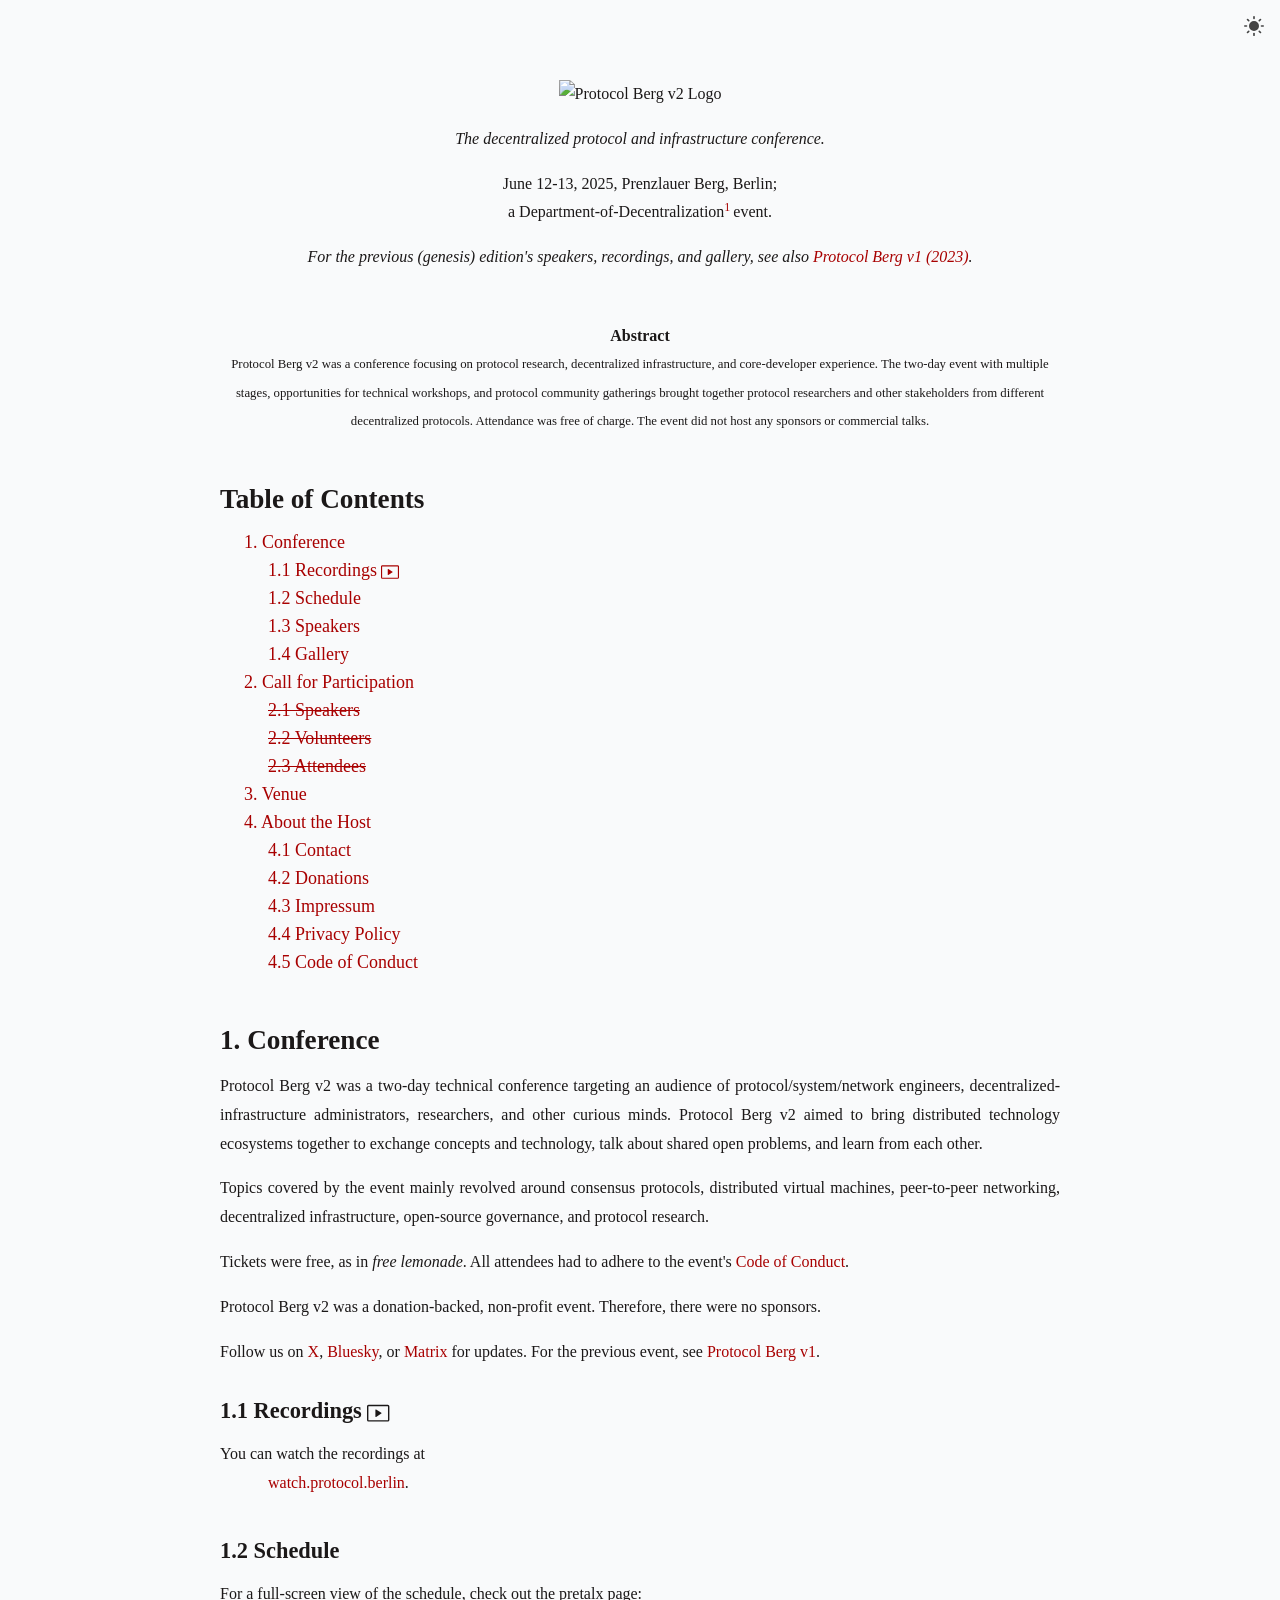
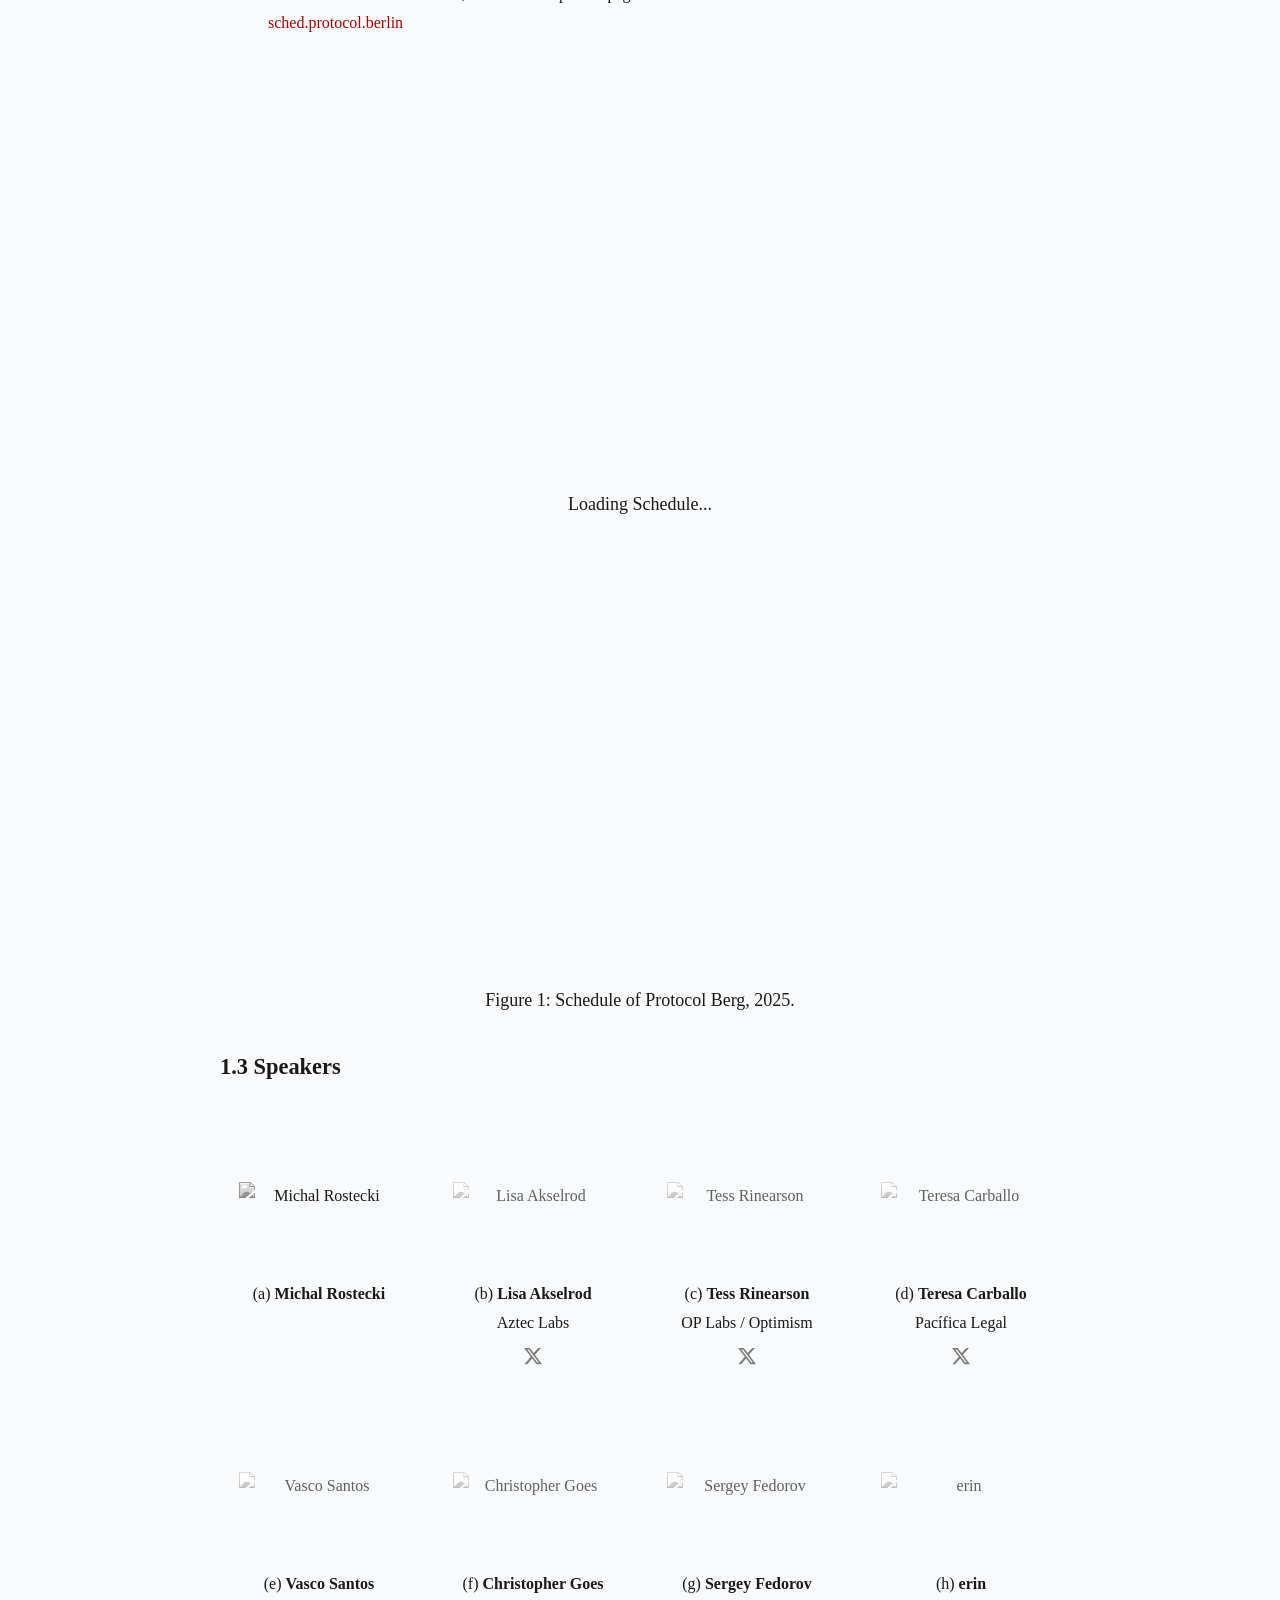
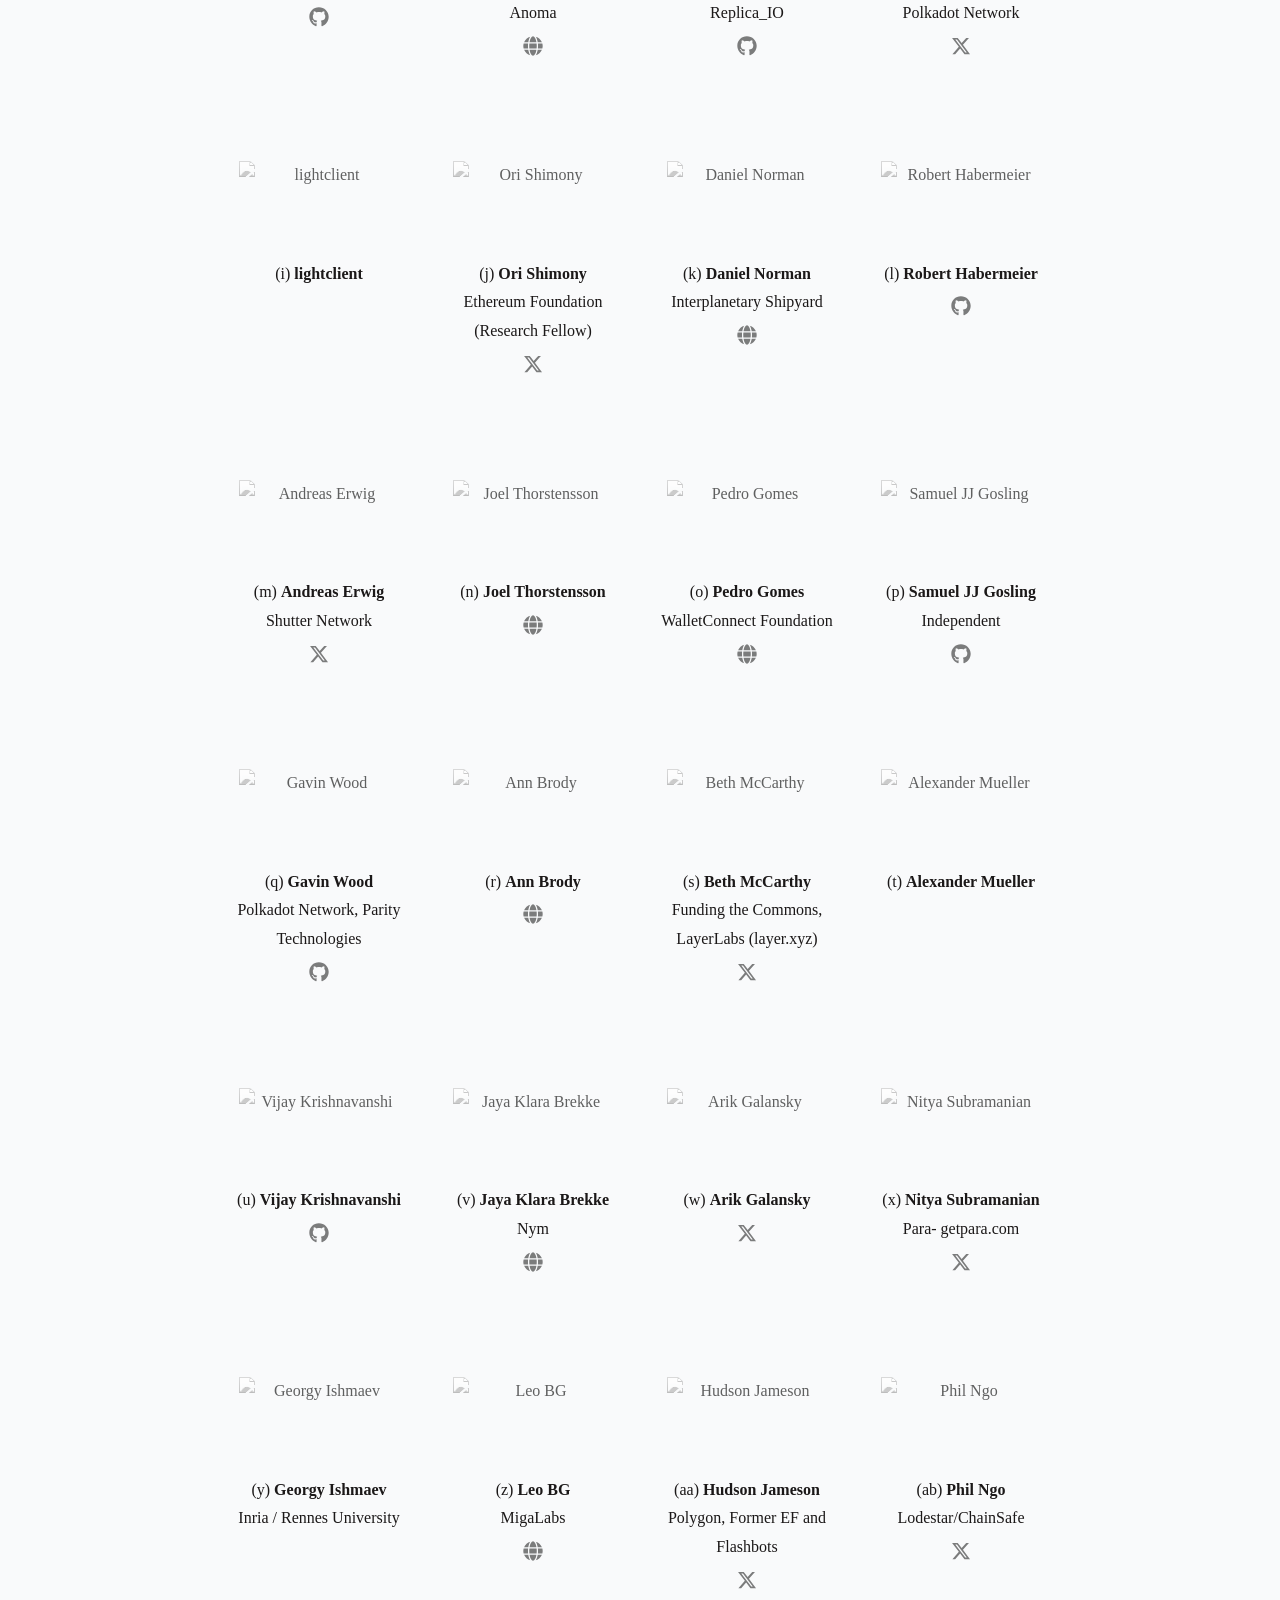
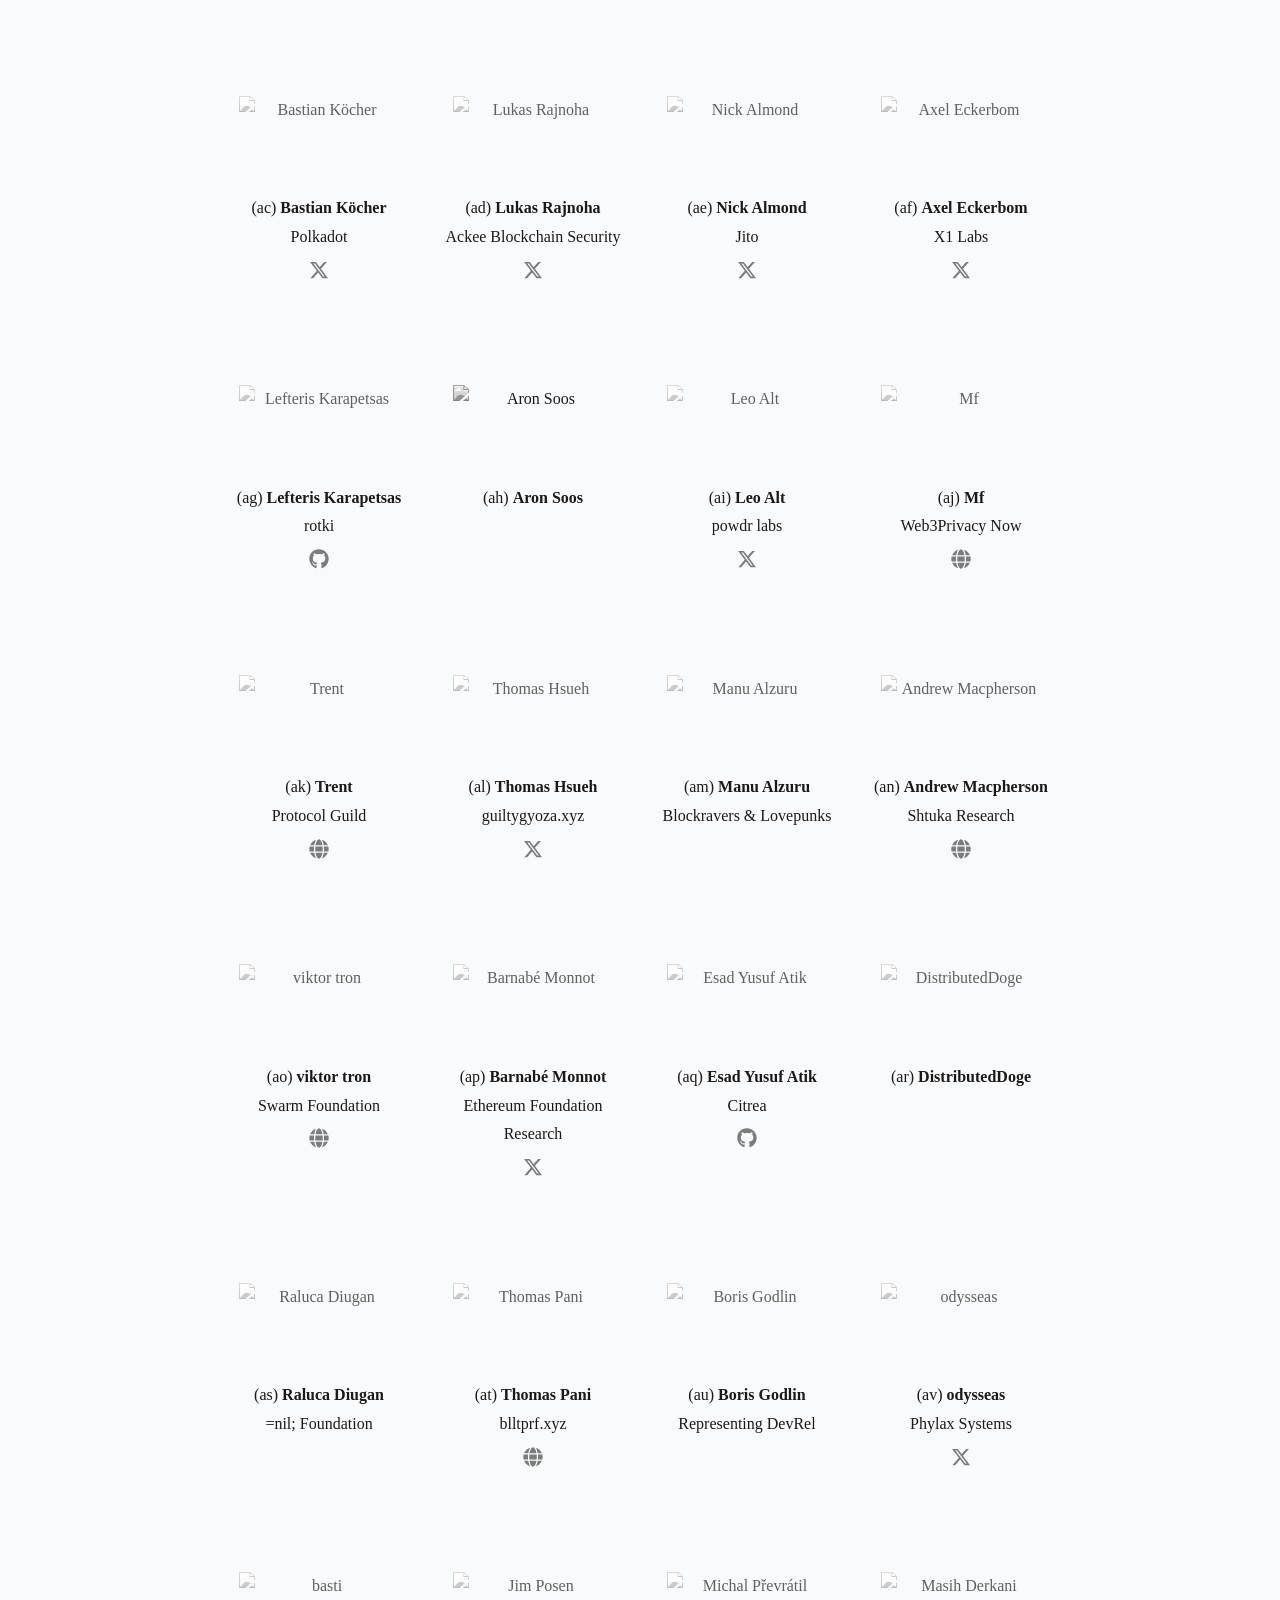
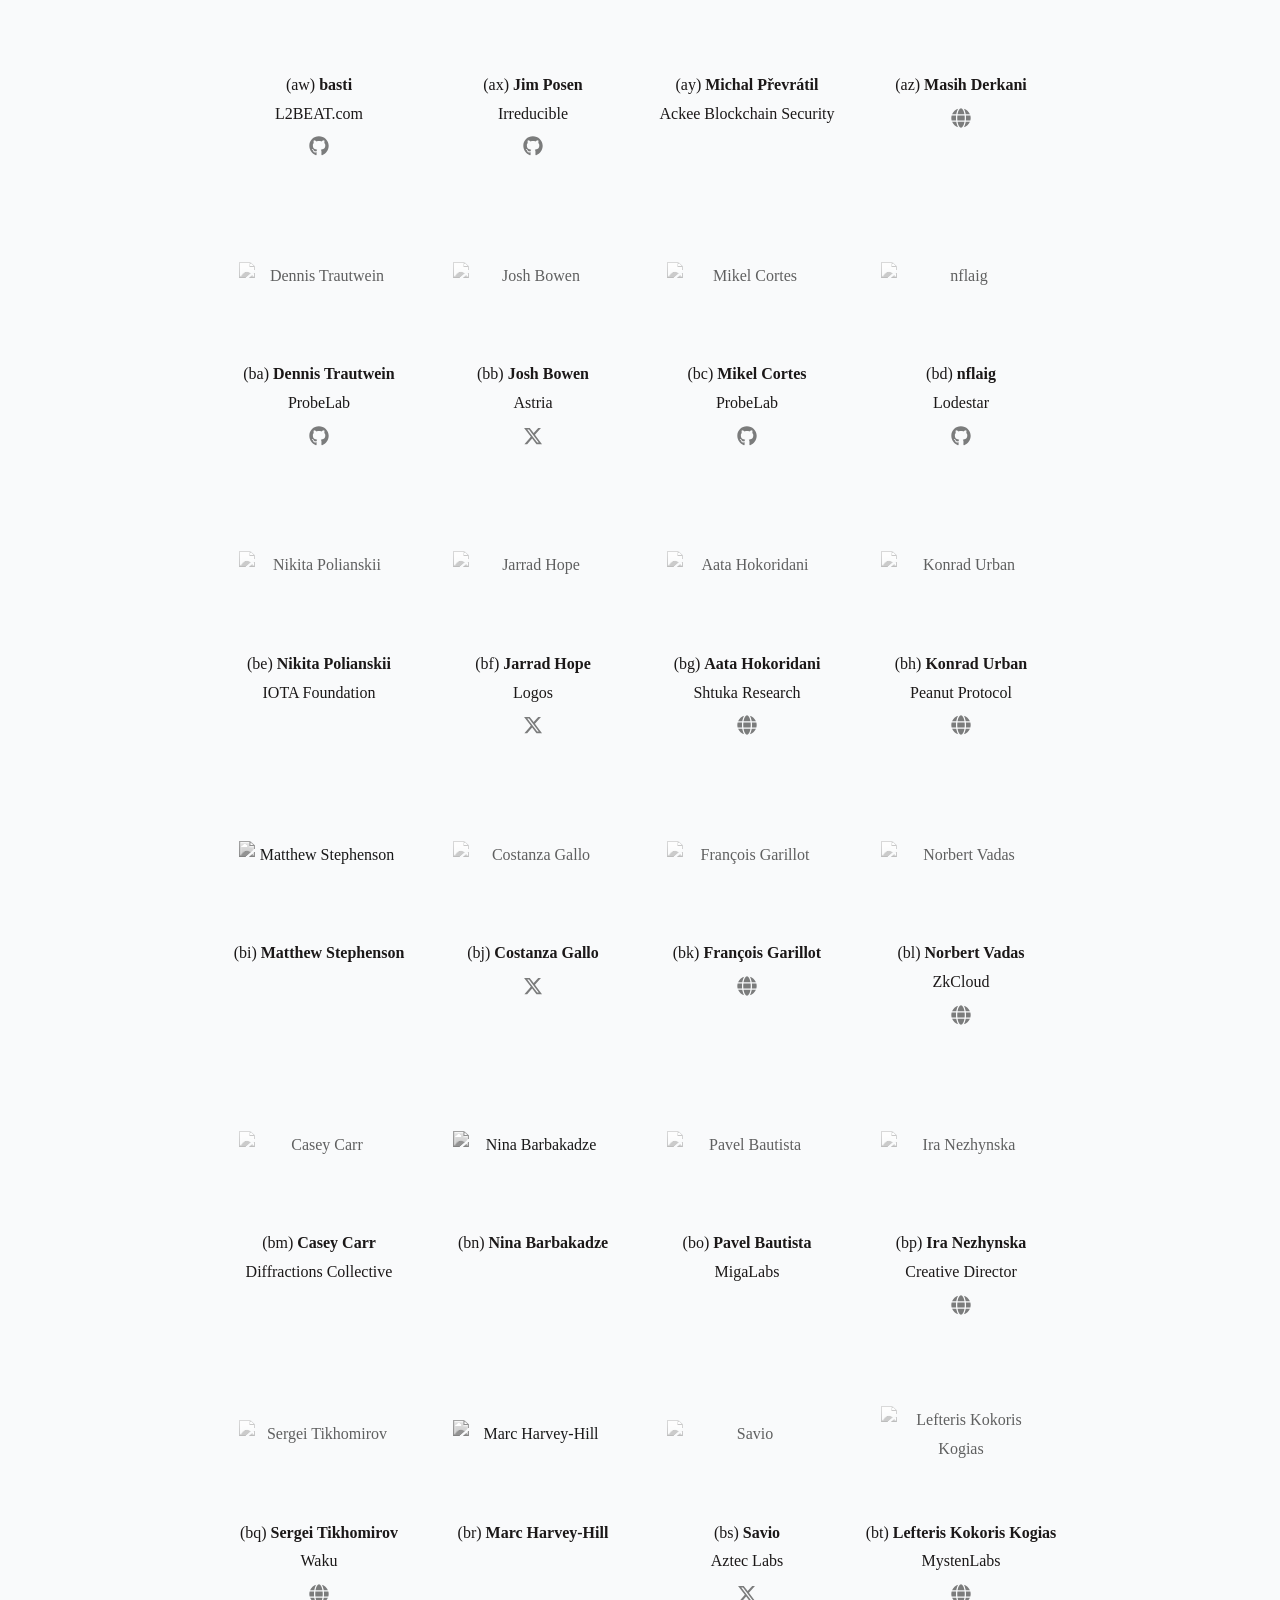
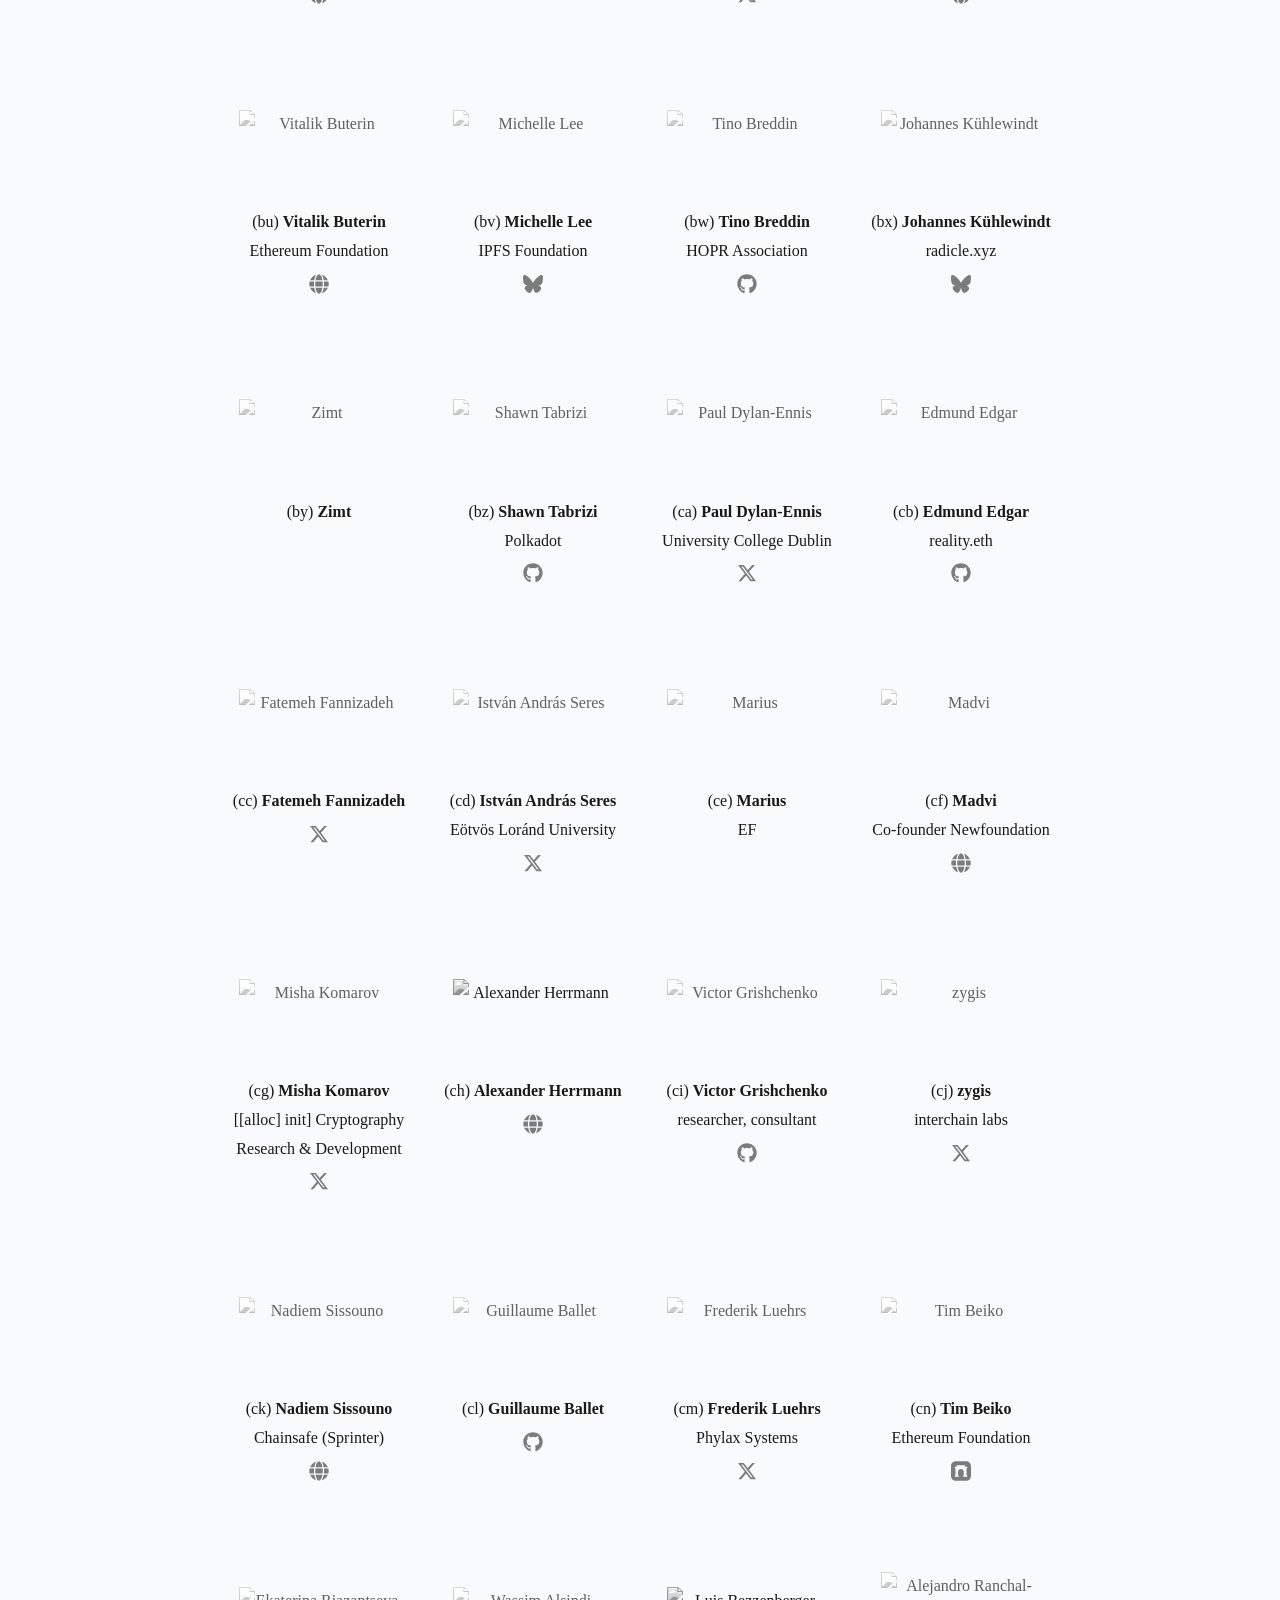
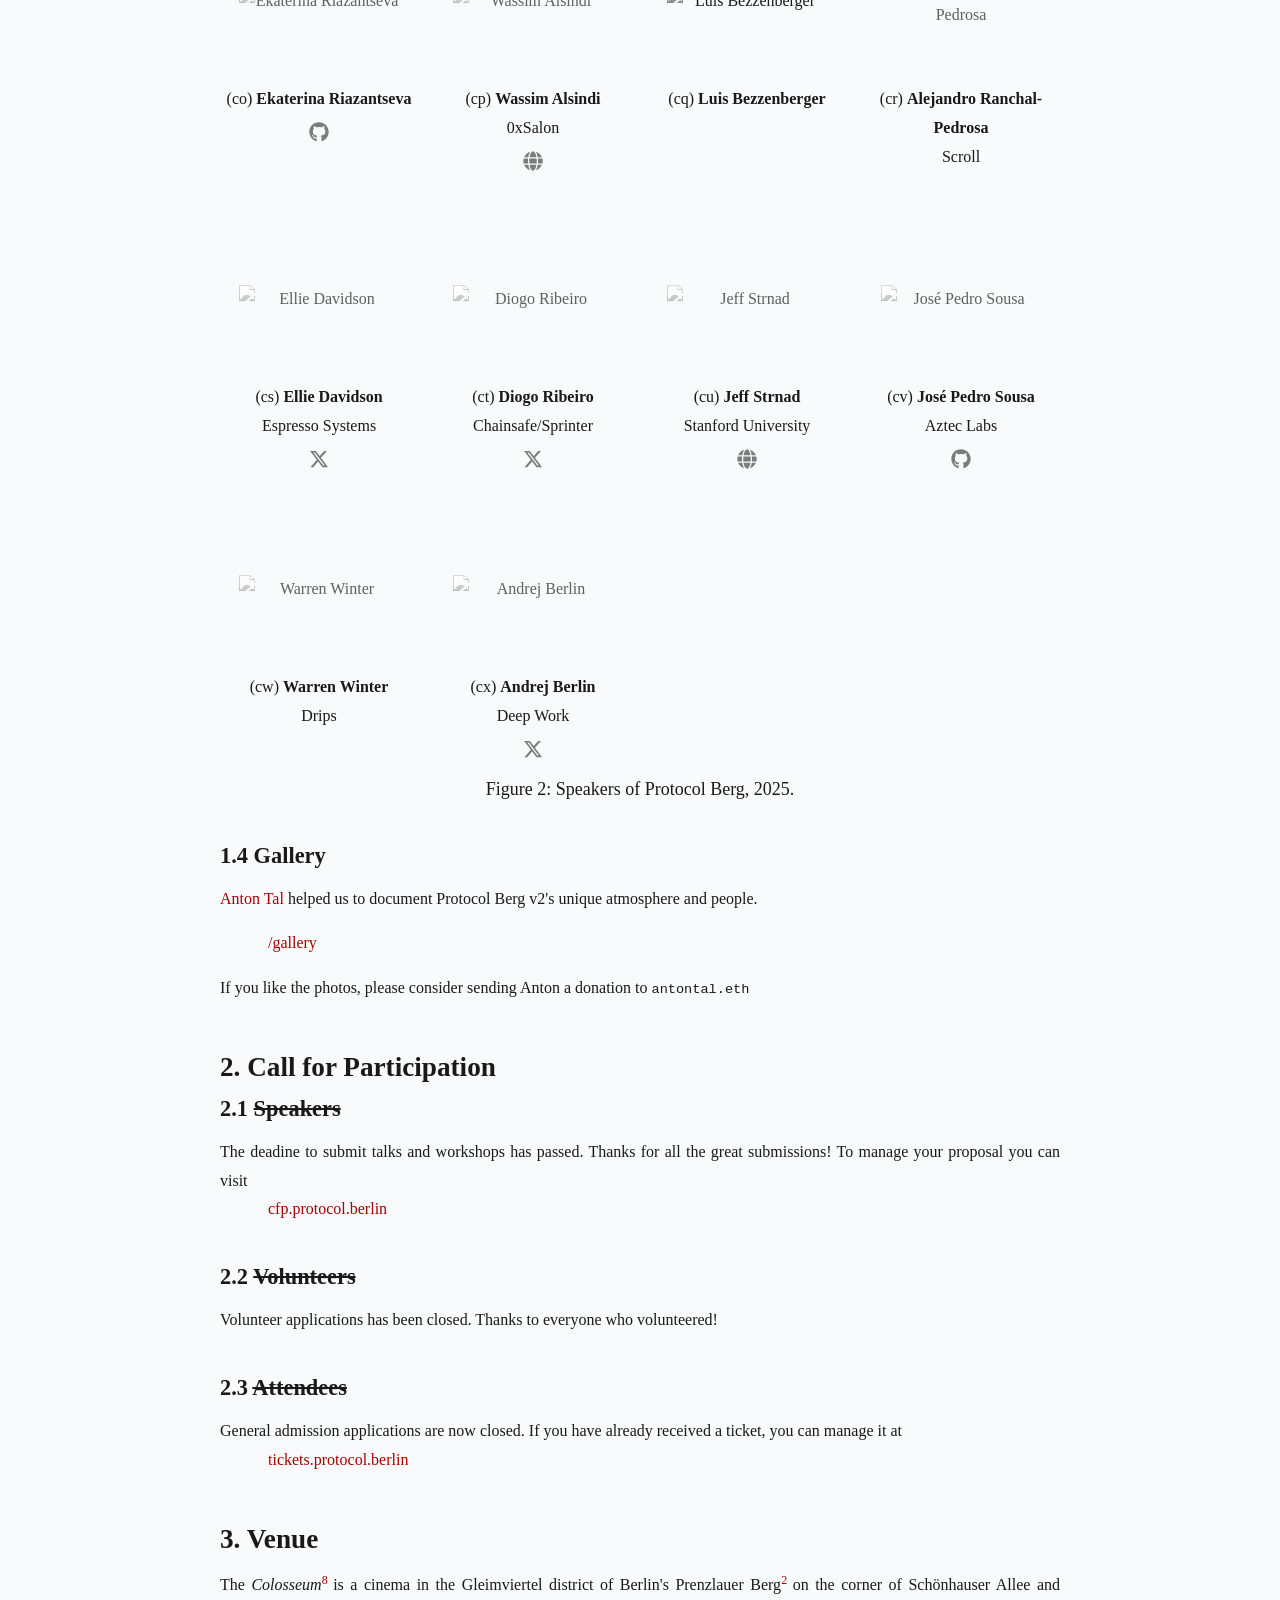
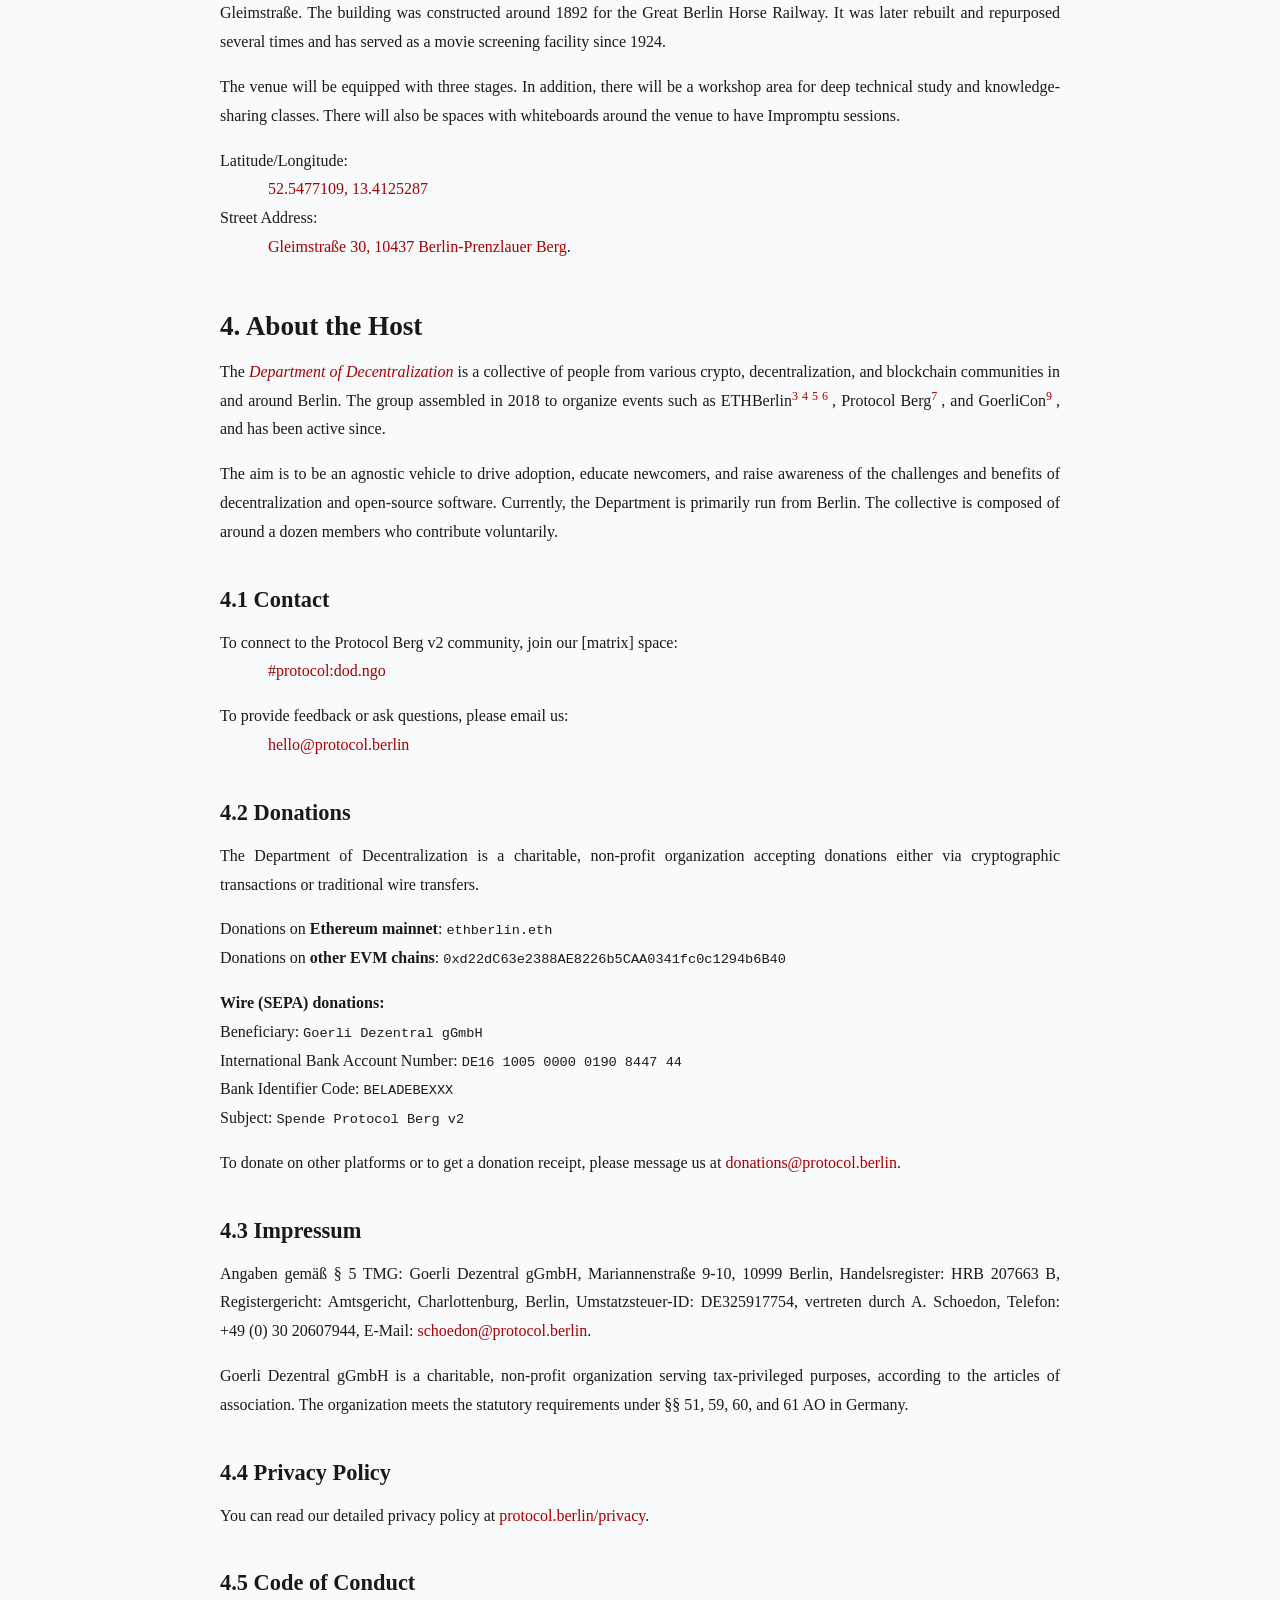
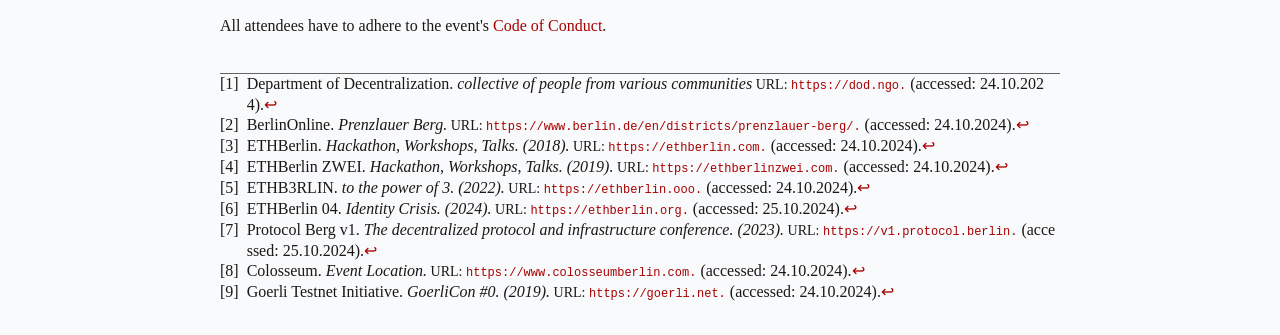
==== commit 5b000ff7: "deploy: a257613b1fe336d09feb14d32842e06fda083e8c" ====
--- a/index.html
+++ b/index.html
@@ -7,10 +7,10 @@
  *
  * Source: https://github.com/vincentdoerig/latex-css
  * Licensed under MIT (https://github.com/vincentdoerig/latex-css/blob/master/LICENSE)
-*/@font-face{font-display:swap;font-family:Latin Modern;font-style:normal;font-weight:400;src:url(/static/LM-regular-fecdf157fc036b7f93a4ba6de4edd710.woff2) format("woff2"),url(/static/LM-regular-2ab644f0b784e7bbe8168a94cdc4c9fc.woff) format("woff"),url(/static/LM-regular-fe8b14efb99b8c8acbba7f445c48ae4b.ttf) format("truetype")}@font-face{font-display:swap;font-family:Latin Modern;font-style:italic;font-weight:400;src:url(/static/LM-italic-af06a120815d8ea7ee8c47df959ab812.woff2) format("woff2"),url(/static/LM-italic-a0ef6765323e7e13c0cb0190178fd6f4.woff) format("woff"),url(/static/LM-italic-c0c56f0dddca5dd537ac4f7eedc02226.ttf) format("truetype")}@font-face{font-display:swap;font-family:Latin Modern;font-style:normal;font-weight:700;src:url(/static/LM-bold-fe6484d55336977fade524beb5b5c1d5.woff2) format("woff2"),url(/static/LM-bold-a96a275deaaeeb51dfa7096c0f44bf60.woff) format("woff"),url(/static/LM-bold-5687e29706eb0d0cd86d69a85b480ba3.ttf) format("truetype")}@font-face{font-display:swap;font-family:Latin Modern;font-style:italic;font-weight:700;src:url(/static/LM-bold-italic-36cdfa3c5b8c5828afa67c61cc21ddfc.woff2) format("woff2"),url(/static/LM-bold-italic-7c4a2d69901984e5d61c758c00a11a68.woff) format("woff"),url(/static/LM-bold-italic-fa82fba5617a588466b676c55e397910.ttf) format("truetype")}@font-face{font-display:swap;font-family:Libertinus;font-style:normal;font-weight:400;src:url(/static/Libertinus-regular-bb4557fc1f4fa3dcd1e0dffd8e8c2ae7.woff2) format("woff2")}@font-face{font-display:swap;font-family:Libertinus;font-style:italic;font-weight:400;src:url(/static/Libertinus-italic-14b5589e45197c291768fcf9cda1ead4.woff2) format("woff2")}@font-face{font-display:swap;font-family:Libertinus;font-style:normal;font-weight:700;src:url(/static/Libertinus-bold-a0b7e24dcb8877f17e086fcf0584b022.woff2) format("woff2")}@font-face{font-display:swap;font-family:Libertinus;font-style:italic;font-weight:700;src:url(/static/Libertinus-bold-italic-81b1c4f4b41157df6f17447b900875f4.woff2) format("woff2")}@font-face{font-display:swap;font-family:Libertinus;font-style:normal;font-weight:600;src:url(/static/Libertinus-semibold-0ea40e419a4ececb768bcdbdf18cc417.woff2) format("woff2")}@font-face{font-display:swap;font-family:Libertinus;font-style:italic;font-weight:600;src:url(/static/Libertinus-semibold-italic-02bb0b08425a842da81e604f9f7ca158.woff2) format("woff2")}*,:after,:before{box-sizing:border-box}:root{--body-color:#1b1818;--body-bg-color:#f9fafb;--link-visited:#a80000;--link-focus-outline:#1660f3;--pre-bg-color:#e8edf2;--kbd-bg-color:#fff;--kbd-border-color:#afb3b6;--table-border-color:#000;--sidenote-target-border-color:#ddd688;--footnotes-border-color:#636363}.latex-dark{--body-color:#dbdbdb;--body-bg-color:#292929;--link-visited:#95daf3;--link-focus-outline:#8fb3e6;--pre-bg-color:#403f3f;--kbd-bg-color:#292929;--kbd-border-color:#afb3b6;--table-border-color:#fff;--sidenote-target-border-color:#969696;--footnotes-border-color:#969696;--proof-symbol-filter:invert(80%)}@media(prefers-color-scheme:dark){.latex-dark-auto{--body-color:#dbdbdb;--body-bg-color:#292929;--link-visited:#95daf3;--link-focus-outline:#8fb3e6;--pre-bg-color:#403f3f;--kbd-bg-color:#292929;--kbd-border-color:#afb3b6;--table-border-color:#fff;--sidenote-target-border-color:#969696;--footnotes-border-color:#969696;--proof-symbol-filter:invert(80%)}}body,dd,dl,figcaption,figure,h1,h2,h3,h4,li,ol[class],p,ul[class]{margin:0}html{font-size:1rem}@media(prefers-reduced-motion:no-preference){html{scroll-behavior:smooth}}body.libertinus{font-family:Libertinus,Georgia,Cambria,Times New Roman,Times,serif}body{text-rendering:optimizeLegibility;background-color:var(--body-bg-color);color:var(--body-color);counter-reset:theorem;counter-reset:definition;counter-reset:sidenote-counter;font-family:Latin Modern,Georgia,Cambria,Times New Roman,Times,serif;line-height:1.8;margin:0 auto;max-width:80ch;min-height:100vh;overflow-x:hidden;padding:2rem 1.25rem}p{hyphens:auto;-webkit-hyphens:auto;-moz-hyphens:auto;margin-top:1rem;text-align:justify}a:not([class]){-webkit-text-decoration-skip:ink;text-decoration-skip-ink:auto}a,a:visited{color:var(--link-visited)}a:focus{outline:2px solid var(--link-focus-outline);outline-offset:2px}img{display:block;height:auto;max-width:100%}button,input,select,textarea{font:inherit}textarea{width:100%}article>*+*{margin-top:1em}code,kbd,pre{font-family:Menlo,Monaco,Consolas,Liberation Mono,Courier New,monospace;font-size:85%}pre{background:var(--pre-bg-color);border-radius:4px;max-width:100%;overflow:auto;padding:1rem 1.4rem}pre code{font-size:95%;position:relative}kbd{background:var(--kbd-bg-color);border:1px solid var(--kbd-border-color);border-radius:2px;font-size:75%;padding:2px 4px}table{border-bottom:2.27px solid var(--table-border-color);border-collapse:collapse;border-spacing:0;border-top:2.27px solid var(--table-border-color);counter-increment:caption;max-width:100%;overflow-x:auto;width:auto}table tr>th[scope=col]{border-bottom:1.36px solid var(--table-border-color)}table tr>th[scope=row]{border-right:1.36px solid var(--table-border-color)}table>tbody>tr:first-child>td,table>tbody>tr:first-child>th{border-top:1.36px solid var(--table-border-color)}table>tbody>tr:last-child>td,table>tbody>tr:last-child>th{border-bottom:1.36px solid var(--table-border-color)}td,th{line-height:1.1;padding:.5rem}caption,td,th{text-align:left}caption{font-size:.923em;margin-left:0;padding:0 .25em .25em;width:100%}caption:before{content:"Table " counter(caption) ". ";font-weight:700}.scroll-wrapper{overflow-x:auto}.scroll-wrapper>table td{white-space:nowrap}h1:first-child{text-align:center}nav ol{counter-reset:item;padding-left:2rem}nav li{display:block}nav li:before{content:counters(item,".") " ";counter-increment:item;padding-right:.85rem}dl dd{text-align:center}.theorem{counter-increment:theorem;display:block;font-style:italic;margin:12px 0}.theorem:before{content:"Theorem " counter(theorem) ". ";font-style:normal;font-weight:700}.lemma{counter-increment:theorem;display:block;font-style:italic;margin:12px 0}.lemma:before{content:"Lemma " counter(theorem) ". ";font-style:normal;font-weight:700}.proof{display:block;font-style:normal;margin:12px 0;position:relative}.proof:before{content:"Proof. " attr(title);font-style:italic}.proof:after{bottom:-2px;content:"◾️";filter:var(--proof-symbol-filter);position:absolute;right:-12px}.definition{counter-increment:definition;display:block;font-style:normal;margin:12px 0}.definition:before{content:"Definition " counter(definition) ". ";font-style:normal;font-weight:700}.author{font-variant-caps:small-caps;margin:.85rem 0;text-align:center}.sidenote{clear:right;float:right;font-size:.8rem;margin-bottom:1em;margin-right:-20vw;width:18vw}.sidenote.left{float:left;margin-bottom:1em;margin-left:-20vw}.sidenote:target{border:1.5px solid var(--sidenote-target-border-color);padding:0 .5rem;scroll-margin-block-start:10rem}.sidenote-number{counter-increment:sidenote-counter}.sidenote-number:after,.sidenote:before{position:relative;vertical-align:baseline}.sidenote-number:after{content:counter(sidenote-counter);font-size:.7rem;left:.1rem;top:-.5rem}.sidenote-number~.sidenote:before{content:counter(sidenote-counter) " ";font-size:.7rem;top:-.5rem}label.sidenote-toggle:not(.sidenote-number){display:none}blockquote .sidenote{margin-right:-24vw;width:18vw}label.sidenote-toggle{cursor:pointer;display:inline}input.sidenote-toggle{display:none}@media(max-width:1050px){label.sidenote-toggle:not(.sidenote-number){display:inline}.sidenote{display:none}.sidenote-toggle:checked+.sidenote{clear:both;display:block;float:left;left:1rem;margin:.5rem 1.25rem 1rem .5rem;width:95%}blockquote .sidenote{margin-right:-25vw;width:16vw}}.footnotes p{font-size:85%;line-height:1.5;margin-bottom:.4rem;text-align:left}.footnotes{border-top:1px solid var(--footnotes-border-color)}.abstract,.abstract p{margin-top:0;text-align:center}.abstract{margin:2.25rem 0}.abstract>h2{font-size:1rem;margin-bottom:-.2rem}.latex span:first-child{font-size:.75em;line-height:1ex;margin-left:-.48em;margin-right:-.15em;text-transform:uppercase;vertical-align:.28em}.latex span:nth-child(2){line-height:1ex;margin-left:-.1667em;margin-right:-.125em;text-transform:uppercase;vertical-align:-.5ex}h1{font-size:2.5rem;line-height:3.25rem;margin-bottom:1.625rem}h2{font-size:1.7rem;line-height:2rem;margin-top:3rem}h3{font-size:1.4rem;margin-top:2.5rem}h4{font-size:1.2rem;margin-top:2rem}h5{margin-top:1.8rem}h5,h6{font-size:1rem}h6{font-style:italic;font-weight:400;margin-top:2.5rem}h3,h4,h5,h6{line-height:1.625rem}h1+h2{margin-top:1.625rem}h2+h3,h3+h4,h4+h5{margin-top:.8rem}h5+h6{margin-top:-.8rem}h2,h3,h4,h5,h6{margin-bottom:.8rem}.yarl__fullsize{height:100%;width:100%}.yarl__relative{position:relative}.yarl__portal{bottom:0;left:0;opacity:0;overflow:hidden;position:fixed;right:0;top:0;transition:opacity var(--yarl__fade_animation_duration,.25s) var(--yarl__fade_animation_timing_function,ease);z-index:var(--yarl__portal_zindex,9999)}.yarl__portal_open{opacity:1}.yarl__container{background-color:var(--yarl__container_background_color,var(--yarl__color_backdrop,#000));bottom:0;left:0;outline:none;overflow:hidden;overscroll-behavior:var(--yarl__controller_overscroll-behavior,contain);position:absolute;right:0;top:0;touch-action:var(--yarl__controller_touch_action,none);-webkit-user-select:none;-moz-user-select:none;user-select:none}.yarl__carousel{align-content:center;align-items:stretch;display:flex;flex:0 0 auto;height:100%;justify-content:center;opacity:var(--yarl__pull_down_opacity,1);transform:translate(var(--yarl__swipe_offset,0),var(--yarl__pull_down_offset,0));width:calc(100% + (var(--yarl__carousel_slides_count) - 1)*(100% + var(--yarl__carousel_spacing_px, 0)*1px + var(--yarl__carousel_spacing_percent, 0)*1%))}.yarl__carousel_with_slides{-moz-column-gap:calc(var(--yarl__carousel_spacing_px, 0)*1px + 100/(var(--yarl__carousel_slides_count)*100 + (var(--yarl__carousel_slides_count) - 1)*var(--yarl__carousel_spacing_percent, 0))*var(--yarl__carousel_spacing_percent, 0)*1%);column-gap:calc(var(--yarl__carousel_spacing_px, 0)*1px + 100/(var(--yarl__carousel_slides_count)*100 + (var(--yarl__carousel_slides_count) - 1)*var(--yarl__carousel_spacing_percent, 0))*var(--yarl__carousel_spacing_percent, 0)*1%)}.yarl__flex_center{align-content:center;align-items:center;display:flex;justify-content:center}.yarl__slide{flex:1;overflow:hidden;padding:calc(var(--yarl__carousel_padding_px, 0)*1px + 100/(var(--yarl__carousel_slides_count)*100 + (var(--yarl__carousel_slides_count) - 1)*var(--yarl__carousel_spacing_percent, 0))*var(--yarl__carousel_padding_percent, 0)*1%);position:relative}[dir=rtl] .yarl__slide{--yarl__direction:-1}.yarl__slide_image{-webkit-touch-callout:none;max-height:100%;max-width:100%;-o-object-fit:contain;object-fit:contain;touch-action:var(--yarl__controller_touch_action,none);-moz-user-select:none;user-select:none;-webkit-user-select:none}@media screen and (min-width:800px){.yarl__slide_image{-webkit-backface-visibility:hidden;-webkit-transform:translateZ(0);-webkit-transform-style:preserve-3d}}.yarl__slide_image_cover{height:100%;-o-object-fit:cover;object-fit:cover;width:100%}.yarl__slide_image_loading{opacity:0}.yarl__slide_placeholder{left:50%;line-height:0;position:absolute;top:50%;transform:translateX(-50%) translateY(-50%)}.yarl__slide_loading{animation:yarl__delayed_fadein 1s linear;color:var(--yarl__slide_icon_loading_color,var(--yarl__color_button,hsla(0,0%,100%,.8)))}.yarl__slide_loading line{animation:yarl__stroke_opacity 1s linear infinite}.yarl__slide_loading line:first-of-type{animation-delay:-1.875s}.yarl__slide_loading line:nth-of-type(2){animation-delay:-1.75s}.yarl__slide_loading line:nth-of-type(3){animation-delay:-1.625s}.yarl__slide_loading line:nth-of-type(4){animation-delay:-1.5s}.yarl__slide_loading line:nth-of-type(5){animation-delay:-1.375s}.yarl__slide_loading line:nth-of-type(6){animation-delay:-1.25s}.yarl__slide_loading line:nth-of-type(7){animation-delay:-1.125s}.yarl__slide_loading line:nth-of-type(8){animation-delay:-1s}.yarl__slide_error{color:var(--yarl__slide_icon_error_color,red);height:var(--yarl__slide_icon_error_size,48px);width:var(--yarl__slide_icon_error_size,48px)}@media (prefers-reduced-motion){.yarl__portal,.yarl__slide{transition:unset}.yarl__slide_loading,.yarl__slide_loading line{animation:unset}}.yarl__toolbar{bottom:auto;display:flex;justify-content:flex-end;left:auto;padding:var(--yarl__toolbar_padding,8px);position:absolute;right:0;top:0}[dir=rtl] .yarl__toolbar{bottom:auto;left:0;right:auto;top:0}.yarl__icon{height:var(--yarl__icon_size,32px);width:var(--yarl__icon_size,32px)}.yarl__button{-webkit-tap-highlight-color:transparent;-webkit-appearance:none;-moz-appearance:none;appearance:none;background-color:var(--yarl__button_background_color,transparent);border:var(--yarl__button_border,0);color:var(--yarl__color_button,hsla(0,0%,100%,.8));cursor:pointer;filter:var(--yarl__button_filter,drop-shadow(2px 2px 2px rgba(0,0,0,.8)));line-height:0;margin:var(--yarl__button_margin,0);outline:none;padding:var(--yarl__button_padding,8px)}.yarl__button:focus{color:var(--yarl__color_button_active,#fff)}.yarl__button:focus:not(:focus-visible){color:var(--yarl__color_button,hsla(0,0%,100%,.8))}.yarl__button:focus-visible{color:var(--yarl__color_button_active,#fff)}@media (hover:hover){.yarl__button:focus-visible:hover,.yarl__button:focus:hover,.yarl__button:hover{color:var(--yarl__color_button_active,#fff)}}.yarl__button:disabled{color:var(--yarl__color_button_disabled,hsla(0,0%,100%,.4));cursor:default}.yarl__navigation_next,.yarl__navigation_prev{padding:var(--yarl__navigation_button_padding,24px 16px);position:absolute;top:50%;transform:translateY(-50%)}.yarl__navigation_prev{left:0}[dir=rtl] .yarl__navigation_prev{left:unset;right:0;transform:translateY(-50%) rotate(180deg)}.yarl__navigation_next{right:0}[dir=rtl] .yarl__navigation_next{left:0;right:unset;transform:translateY(-50%) rotate(180deg)}.yarl__no_scroll{height:100%;overflow:hidden;overscroll-behavior:none}@keyframes yarl__delayed_fadein{0%{opacity:0}80%{opacity:0}to{opacity:1}}@keyframes yarl__stroke_opacity{0%{stroke-opacity:1}to{stroke-opacity:.125}}.ReactModal__Overlay{opacity:0;transition:opacity .2s ease-in-out}.ReactModal__Overlay--after-open{opacity:1}.ReactModal__Overlay--before-close{opacity:0}.ReactModal__Content{max-height:80vh;overflow-y:auto;transform:scale(.8);transition:transform .2s ease-in-out}.ReactModal__Content--after-open{transform:scale(1)}.ReactModal__Content--before-close{transform:scale(.8)}.markdown-content{font-size:.9rem}.markdown-content p{margin-bottom:.75rem}.markdown-content h1,.markdown-content h2,.markdown-content h3,.markdown-content h4,.markdown-content h5,.markdown-content h6{font-weight:700;margin-bottom:.5rem;margin-top:1rem}.markdown-content h1{font-size:1.5rem}.markdown-content h2{font-size:1.25rem}.markdown-content h3{font-size:1.1rem}.markdown-content ol,.markdown-content ul{margin-bottom:.75rem;margin-left:1.5rem}.markdown-content ul{list-style-type:disc}.markdown-content ol{list-style-type:decimal}.markdown-content li{margin-bottom:.25rem}.markdown-content a{color:#3182ce;text-decoration:underline}.markdown-content a:hover{text-decoration:none}.markdown-content blockquote{border-left:4px solid #e2e8f0;font-style:italic;margin:.75rem 0;padding-left:1rem}.markdown-content code{font-family:monospace;font-size:.85rem;padding:.1rem .3rem}.markdown-content code,.markdown-content pre{background-color:#f7fafc;border-radius:.25rem}.markdown-content pre{margin:.75rem 0;overflow-x:auto;padding:1rem}.markdown-content pre code{background-color:transparent;padding:0}.markdown-content hr{border:0;border-top:1px solid #e2e8f0;margin:1.5rem 0}.markdown-content table{border-collapse:collapse;margin:.75rem 0;width:100%}.markdown-content table td,.markdown-content table th{border:1px solid #e2e8f0;padding:.5rem}.markdown-content table th{background-color:#f7fafc;font-weight:700}</style><link rel="icon" href="/favicon-32x32.png?v=2cd6e72472e91fd8dc06cb59eb651ffc" type="image/png"/><link rel="manifest" href="/manifest.webmanifest" crossorigin="use-credentials"/><link rel="apple-touch-icon" sizes="48x48" href="/icons/icon-48x48.png?v=2cd6e72472e91fd8dc06cb59eb651ffc"/><link rel="apple-touch-icon" sizes="72x72" href="/icons/icon-72x72.png?v=2cd6e72472e91fd8dc06cb59eb651ffc"/><link rel="apple-touch-icon" sizes="96x96" href="/icons/icon-96x96.png?v=2cd6e72472e91fd8dc06cb59eb651ffc"/><link rel="apple-touch-icon" sizes="144x144" href="/icons/icon-144x144.png?v=2cd6e72472e91fd8dc06cb59eb651ffc"/><link rel="apple-touch-icon" sizes="192x192" href="/icons/icon-192x192.png?v=2cd6e72472e91fd8dc06cb59eb651ffc"/><link rel="apple-touch-icon" sizes="256x256" href="/icons/icon-256x256.png?v=2cd6e72472e91fd8dc06cb59eb651ffc"/><link rel="apple-touch-icon" sizes="384x384" href="/icons/icon-384x384.png?v=2cd6e72472e91fd8dc06cb59eb651ffc"/><link rel="apple-touch-icon" sizes="512x512" href="/icons/icon-512x512.png?v=2cd6e72472e91fd8dc06cb59eb651ffc"/><title data-gatsby-head="true">Protocol Berg - Berlin</title></head><body><div id="___gatsby"><div style="outline:none" tabindex="-1" id="gatsby-focus-wrapper"><main><svg xmlns="http://www.w3.org/2000/svg" width="20" height="20" viewBox="0 0 24 24" color="#444444" fill="none" stroke-width="2" stroke-linecap="round" stroke-linejoin="round" stroke="currentColor" style="cursor:pointer;transform:rotate(90deg);margin-bottom:2rem" class="absolute top-4 right-4"><mask id="circle-mask-0"><rect x="0" y="0" width="100%" height="100%" fill="white"></rect><circle style="cx:100%;cy:0%" r="9" fill="black"></circle></mask><circle cx="12" cy="12" fill="#444444" style="r:5px" mask="url(#circle-mask-0)"></circle><g stroke="currentColor" style="opacity:1"><line x1="12" y1="1" x2="12" y2="3"></line><line x1="12" y1="21" x2="12" y2="23"></line><line x1="4.22" y1="4.22" x2="5.64" y2="5.64"></line><line x1="18.36" y1="18.36" x2="19.78" y2="19.78"></line><line x1="1" y1="12" x2="3" y2="12"></line><line x1="21" y1="12" x2="23" y2="12"></line><line x1="4.22" y1="19.78" x2="5.64" y2="18.36"></line><line x1="18.36" y1="5.64" x2="19.78" y2="4.22"></line></g></svg><header class="text-center my-12"><div class="flex items-center justify-center"><img class="w-full max-w-xs sm:w-auto h-auto " src="/static/protocolBerg-cecfaf6d541b8c670b22f7c145818c38.png" alt="Protocol Berg v2 Logo"/></div><p class="italic text-center">The decentralized protocol and infrastructure conference.</p><p class="text-center">June 12-13, 2025, Prenzlauer Berg, Berlin;<br/>a Department-of-Decentralization<sup><a href="#fn1" id="ref1">1</a> </sup> event.</p><p class="italic text-center">For the previous (genesis) edition&#x27;s speakers, recordings, and gallery, see also<!-- --> <a href="https://v1.protocol.berlin" target="_blank" rel="noreferrer">Protocol Berg v1 (2023)</a>.</p></header><div class="abstract"><h2 class="font-bold" id="abstract">Abstract</h2><small class="mt-4">Protocol Berg v2 was a conference focusing on protocol research, decentralized infrastructure, and core-developer experience. The two-day event with multiple stages, opportunities for technical workshops, and protocol community gatherings brought together protocol researchers and other stakeholders from different decentralized protocols. Attendance was free of charge. The event did not host any sponsors or commercial talks.</small></div><div><h2 class="font-bold" id="toc">Table of Contents</h2><ol class="pl-6 text-lg"><li><a href="#conference">1. Conference</a></li><ul class="pl-6"><li><a href="#recordings">1.1 Recordings <svg stroke="currentColor" fill="currentColor" stroke-width="0" viewBox="0 0 24 24" class="inline-block" height="1em" width="1em" xmlns="http://www.w3.org/2000/svg"><path d="M0 4.75C0 3.784.784 3 1.75 3h20.5c.966 0 1.75.784 1.75 1.75v14.5A1.75 1.75 0 0 1 22.25 21H1.75A1.75 1.75 0 0 1 0 19.25Zm1.75-.25a.25.25 0 0 0-.25.25v14.5c0 .138.112.25.25.25h20.5a.25.25 0 0 0 .25-.25V4.75a.25.25 0 0 0-.25-.25Z"></path><path d="M9 15.584V8.416a.5.5 0 0 1 .77-.42l5.576 3.583a.5.5 0 0 1 0 .842L9.77 16.005a.5.5 0 0 1-.77-.42Z"></path></svg></a></li><li><a href="#schedule">1.2 Schedule</a></li><li><a href="#speakers">1.3 Speakers</a></li><li><a href="#gallery">1.4 Gallery</a></li></ul><li><a href="#cfp">2. Call for Participation</a></li><ul class="pl-6"><li><a href="#cfp-speakers"><s>2.1 Speakers</s></a></li><li><a href="#cfp-volunteers"><s>2.2 Volunteers</s></a></li><li><a href="#cfp-attendees"> <s>2.3 Attendees</s></a></li></ul><li><a href="#venue">3. Venue</a></li><li><a href="#host">4. About the Host</a><ul class="pl-6"><li><a href="#contact">4.1 Contact</a></li><li><a href="#donations">4.2 Donations</a></li><li><a href="#imprint">4.3 Impressum</a></li><li><a href="#privacy">4.4 Privacy Policy</a></li><li><a href="#conduct">4.5 Code of Conduct</a></li></ul></li></ol></div><section><h2 class="font-bold" id="conference">1. Conference</h2><p>Protocol Berg v2 was a two-day technical conference targeting an audience of protocol/system/network engineers, decentralized-infrastructure administrators, researchers, and other curious minds. Protocol Berg v2 aimed to bring distributed technology ecosystems together to exchange concepts and technology, talk about shared open problems, and learn from each other.</p><p>Topics covered by the event mainly revolved around consensus protocols, distributed virtual machines, peer-to-peer networking, decentralized infrastructure, open-source governance, and protocol research.</p><p>Tickets were free, as in <span class="italic">free lemonade</span>. All attendees had to adhere to the event&#x27;s <a href="/conduct">Code of Conduct</a>.</p><p>Protocol Berg v2 was a donation-backed, non-profit event. Therefore, there were no sponsors.</p><p>Follow us on<!-- --> <a href="https://x.com/protocol_berg" target="_blank" rel="noreferrer">X</a>,<!-- --> <a href="https://bsky.app/profile/protocol.berlin" target="_blank" rel="noreferrer">Bluesky</a>, or<!-- --> <a href="https://matrix.to/#/%23protocol:dod.ngo" target="_blank" rel="noreferrer">Matrix</a> <!-- -->for updates. For the previous event, see<!-- --> <a href="https://v1.protocol.berlin" target="_blank" rel="noreferrer">Protocol Berg v1</a>.</p><h3 class="font-bold mt-8" id="livestream">1.1 Livestream <svg stroke="currentColor" fill="currentColor" stroke-width="0" viewBox="0 0 24 24" class="inline-block" height="1em" width="1em" xmlns="http://www.w3.org/2000/svg"><path d="M0 4.75C0 3.784.784 3 1.75 3h20.5c.966 0 1.75.784 1.75 1.75v14.5A1.75 1.75 0 0 1 22.25 21H1.75A1.75 1.75 0 0 1 0 19.25Zm1.75-.25a.25.25 0 0 0-.25.25v14.5c0 .138.112.25.25.25h20.5a.25.25 0 0 0 .25-.25V4.75a.25.25 0 0 0-.25-.25Z"></path><path d="M9 15.584V8.416a.5.5 0 0 1 .77-.42l5.576 3.583a.5.5 0 0 1 0 .842L9.77 16.005a.5.5 0 0 1-.77-.42Z"></path></svg></h3><p>You can watch the livestream at <br/><a href="https://watch.protocol.berlin" target="_blank" rel="noreferrer" class="ml-12">watch.protocol.berlin</a>.</p><h3 class="font-bold" id="schedule">1.2 Schedule</h3><p>For a full-screen view of the schedule, check out the pretalx page:<br/><a href="https://sched.protocol.berlin/" target="_blank" rel="noreferrer" class="ml-12">sched.protocol.berlin</a></p><div class="mt-4"><div class="flex items-center justify-center h-[900px] text-lg animate-ping">Loading Schedule...</div><div class="flex items-center justify-center text-lg mt-4"><p>Figure 1: Schedule of Protocol Berg, 2025. </p></div></div><h3 class="font-bold" id="speakers">1.3 Speakers</h3><div><div class="grid grid-cols-2 md:grid-cols-3 lg:grid-cols-4 gap-4 mx-auto"><div class="text-center"><div class="flex flex-col items-center justify-center mt-6"><div class="flex justify-center items-center h-40 w-40 overflow-clip"><img src="/speakers/EKWPTX.jpg" alt="Teresa Carballo" class="grayscale brightness-125 opacity-70 contrast-100 object-contain w-48"/></div><div class="text-center mt-1"><div>(a) <b>Teresa Carballo</b></div><div class="">Pacífica Legal</div><div class="flex flex-row justify-center gap-4 mt-2"><a href="https://x.com/teresacd" rel="noopener noreferrer" target="_blank"><svg stroke="currentColor" fill="currentColor" stroke-width="0" viewBox="0 0 512 512" class="w-5 h-5 opacity-50 hover:opacity-100 text-black" height="1em" width="1em" xmlns="http://www.w3.org/2000/svg"><path d="M389.2 48h70.6L305.6 224.2 487 464H345L233.7 318.6 106.5 464H35.8L200.7 275.5 26.8 48H172.4L272.9 180.9 389.2 48zM364.4 421.8h39.1L151.1 88h-42L364.4 421.8z"></path></svg></a></div></div></div></div><div class="text-center"><div class="flex flex-col items-center justify-center mt-6"><div class="flex justify-center items-center h-40 w-40 overflow-clip"><img src="/speakers/RPY8ZR.jpg" alt="Josh Bowen" class="grayscale brightness-125 opacity-70 contrast-100 object-contain w-48"/></div><div class="text-center mt-1"><div>(b) <b>Josh Bowen</b></div><div class="">Astria</div><div class="flex flex-row justify-center gap-4 mt-2"><a href="https://x.com/Jskybowen" rel="noopener noreferrer" target="_blank"><svg stroke="currentColor" fill="currentColor" stroke-width="0" viewBox="0 0 512 512" class="w-5 h-5 opacity-50 hover:opacity-100 text-black" height="1em" width="1em" xmlns="http://www.w3.org/2000/svg"><path d="M389.2 48h70.6L305.6 224.2 487 464H345L233.7 318.6 106.5 464H35.8L200.7 275.5 26.8 48H172.4L272.9 180.9 389.2 48zM364.4 421.8h39.1L151.1 88h-42L364.4 421.8z"></path></svg></a></div></div></div></div><div class="text-center"><div class="flex flex-col items-center justify-center mt-6"><div class="flex justify-center items-center h-40 w-40 overflow-clip"><img src="/speakers/7V8RLX.jpg" alt="basti" class="grayscale brightness-125 opacity-70 contrast-100 object-contain w-48"/></div><div class="text-center mt-1"><div>(c) <b>basti</b></div><div class="">L2BEAT.com</div><div class="flex flex-row justify-center gap-4 mt-2"><a href="https://github.com/sekuba" rel="noopener noreferrer" target="_blank"><svg stroke="currentColor" fill="currentColor" stroke-width="0" viewBox="0 0 496 512" class="w-5 h-5 opacity-50 hover:opacity-100 text-black" height="1em" width="1em" xmlns="http://www.w3.org/2000/svg"><path d="M165.9 397.4c0 2-2.3 3.6-5.2 3.6-3.3.3-5.6-1.3-5.6-3.6 0-2 2.3-3.6 5.2-3.6 3-.3 5.6 1.3 5.6 3.6zm-31.1-4.5c-.7 2 1.3 4.3 4.3 4.9 2.6 1 5.6 0 6.2-2s-1.3-4.3-4.3-5.2c-2.6-.7-5.5.3-6.2 2.3zm44.2-1.7c-2.9.7-4.9 2.6-4.6 4.9.3 2 2.9 3.3 5.9 2.6 2.9-.7 4.9-2.6 4.6-4.6-.3-1.9-3-3.2-5.9-2.9zM244.8 8C106.1 8 0 113.3 0 252c0 110.9 69.8 205.8 169.5 239.2 12.8 2.3 17.3-5.6 17.3-12.1 0-6.2-.3-40.4-.3-61.4 0 0-70 15-84.7-29.8 0 0-11.4-29.1-27.8-36.6 0 0-22.9-15.7 1.6-15.4 0 0 24.9 2 38.6 25.8 21.9 38.6 58.6 27.5 72.9 20.9 2.3-16 8.8-27.1 16-33.7-55.9-6.2-112.3-14.3-112.3-110.5 0-27.5 7.6-41.3 23.6-58.9-2.6-6.5-11.1-33.3 2.6-67.9 20.9-6.5 69 27 69 27 20-5.6 41.5-8.5 62.8-8.5s42.8 2.9 62.8 8.5c0 0 48.1-33.6 69-27 13.7 34.7 5.2 61.4 2.6 67.9 16 17.7 25.8 31.5 25.8 58.9 0 96.5-58.9 104.2-114.8 110.5 9.2 7.9 17 22.9 17 46.4 0 33.7-.3 75.4-.3 83.6 0 6.5 4.6 14.4 17.3 12.1C428.2 457.8 496 362.9 496 252 496 113.3 383.5 8 244.8 8zM97.2 352.9c-1.3 1-1 3.3.7 5.2 1.6 1.6 3.9 2.3 5.2 1 1.3-1 1-3.3-.7-5.2-1.6-1.6-3.9-2.3-5.2-1zm-10.8-8.1c-.7 1.3.3 2.9 2.3 3.9 1.6 1 3.6.7 4.3-.7.7-1.3-.3-2.9-2.3-3.9-2-.6-3.6-.3-4.3.7zm32.4 35.6c-1.6 1.3-1 4.3 1.3 6.2 2.3 2.3 5.2 2.6 6.5 1 1.3-1.3.7-4.3-1.3-6.2-2.2-2.3-5.2-2.6-6.5-1zm-11.4-14.7c-1.6 1-1.6 3.6 0 5.9 1.6 2.3 4.3 3.3 5.6 2.3 1.6-1.3 1.6-3.9 0-6.2-1.4-2.3-4-3.3-5.6-2z"></path></svg></a></div></div></div></div><div class="text-center"><div class="flex flex-col items-center justify-center mt-6"><div class="flex justify-center items-center h-40 w-40 overflow-clip"><img src="/speakers/michelle.jpg" alt="Michelle Lee" class="grayscale brightness-125 opacity-70 contrast-100 object-contain w-48"/></div><div class="text-center mt-1"><div>(d) <b>Michelle Lee</b></div><div class="">IPFS Foundation</div><div class="flex flex-row justify-center gap-4 mt-2"><a href="https://bsky.app/profile/mosh.bsky.social" rel="noopener noreferrer" target="_blank"><svg stroke="currentColor" fill="currentColor" stroke-width="0" role="img" viewBox="0 0 24 24" class="w-5 h-5 opacity-50 hover:opacity-100 text-black" height="1em" width="1em" xmlns="http://www.w3.org/2000/svg"><path d="M12 10.8c-1.087-2.114-4.046-6.053-6.798-7.995C2.566.944 1.561 1.266.902 1.565.139 1.908 0 3.08 0 3.768c0 .69.378 5.65.624 6.479.815 2.736 3.713 3.66 6.383 3.364.136-.02.275-.039.415-.056-.138.022-.276.04-.415.056-3.912.58-7.387 2.005-2.83 7.078 5.013 5.19 6.87-1.113 7.823-4.308.953 3.195 2.05 9.271 7.733 4.308 4.267-4.308 1.172-6.498-2.74-7.078a8.741 8.741 0 0 1-.415-.056c.14.017.279.036.415.056 2.67.297 5.568-.628 6.383-3.364.246-.828.624-5.79.624-6.478 0-.69-.139-1.861-.902-2.206-.659-.298-1.664-.62-4.3 1.24C16.046 4.748 13.087 8.687 12 10.8Z"></path></svg></a></div></div></div></div><div class="text-center"><div class="flex flex-col items-center justify-center mt-6"><div class="flex justify-center items-center h-40 w-40 overflow-clip"><img src="/speakers/ES3VQL.jpg" alt="Michal Převrátil" class="grayscale brightness-125 opacity-70 contrast-100 object-contain w-48"/></div><div class="text-center mt-1"><div>(e) <b>Michal Převrátil</b></div><div class="">Ackee Blockchain Security</div><div class="flex flex-row justify-center gap-4 mt-2"></div></div></div></div><div class="text-center"><div class="flex flex-col items-center justify-center mt-6"><div class="flex justify-center items-center h-40 w-40 overflow-clip"><img src="/static/halftoneAvatar-bf94c6b18e020aa4e7bea2fc5c0d8a80.png" alt="Alexander Herrmann" class="grayscale  object-contain w-48"/></div><div class="text-center mt-1"><div>(f) <b>Alexander Herrmann</b></div><div class="flex flex-row justify-center gap-4 mt-2"><a href="https://www.linkedin.com/in/alexander-herrmann-a98573a5/" rel="noopener noreferrer" target="_blank"><svg stroke="currentColor" fill="currentColor" stroke-width="0" viewBox="0 0 496 512" class="w-5 h-5 opacity-50 hover:opacity-100 text-black" height="1em" width="1em" xmlns="http://www.w3.org/2000/svg"><path d="M336.5 160C322 70.7 287.8 8 248 8s-74 62.7-88.5 152h177zM152 256c0 22.2 1.2 43.5 3.3 64h185.3c2.1-20.5 3.3-41.8 3.3-64s-1.2-43.5-3.3-64H155.3c-2.1 20.5-3.3 41.8-3.3 64zm324.7-96c-28.6-67.9-86.5-120.4-158-141.6 24.4 33.8 41.2 84.7 50 141.6h108zM177.2 18.4C105.8 39.6 47.8 92.1 19.3 160h108c8.7-56.9 25.5-107.8 49.9-141.6zM487.4 192H372.7c2.1 21 3.3 42.5 3.3 64s-1.2 43-3.3 64h114.6c5.5-20.5 8.6-41.8 8.6-64s-3.1-43.5-8.5-64zM120 256c0-21.5 1.2-43 3.3-64H8.6C3.2 212.5 0 233.8 0 256s3.2 43.5 8.6 64h114.6c-2-21-3.2-42.5-3.2-64zm39.5 96c14.5 89.3 48.7 152 88.5 152s74-62.7 88.5-152h-177zm159.3 141.6c71.4-21.2 129.4-73.7 158-141.6h-108c-8.8 56.9-25.6 107.8-50 141.6zM19.3 352c28.6 67.9 86.5 120.4 158 141.6-24.4-33.8-41.2-84.7-50-141.6h-108z"></path></svg></a></div></div></div></div><div class="text-center"><div class="flex flex-col items-center justify-center mt-6"><div class="flex justify-center items-center h-40 w-40 overflow-clip"><img src="/speakers/francois.jpg" alt="François Garillot" class="grayscale brightness-125 opacity-70 contrast-100 object-contain w-48"/></div><div class="text-center mt-1"><div>(g) <b>François Garillot</b></div><div class="flex flex-row justify-center gap-4 mt-2"><a href="https://www.garillot.net/" rel="noopener noreferrer" target="_blank"><svg stroke="currentColor" fill="currentColor" stroke-width="0" viewBox="0 0 496 512" class="w-5 h-5 opacity-50 hover:opacity-100 text-black" height="1em" width="1em" xmlns="http://www.w3.org/2000/svg"><path d="M336.5 160C322 70.7 287.8 8 248 8s-74 62.7-88.5 152h177zM152 256c0 22.2 1.2 43.5 3.3 64h185.3c2.1-20.5 3.3-41.8 3.3-64s-1.2-43.5-3.3-64H155.3c-2.1 20.5-3.3 41.8-3.3 64zm324.7-96c-28.6-67.9-86.5-120.4-158-141.6 24.4 33.8 41.2 84.7 50 141.6h108zM177.2 18.4C105.8 39.6 47.8 92.1 19.3 160h108c8.7-56.9 25.5-107.8 49.9-141.6zM487.4 192H372.7c2.1 21 3.3 42.5 3.3 64s-1.2 43-3.3 64h114.6c5.5-20.5 8.6-41.8 8.6-64s-3.1-43.5-8.5-64zM120 256c0-21.5 1.2-43 3.3-64H8.6C3.2 212.5 0 233.8 0 256s3.2 43.5 8.6 64h114.6c-2-21-3.2-42.5-3.2-64zm39.5 96c14.5 89.3 48.7 152 88.5 152s74-62.7 88.5-152h-177zm159.3 141.6c71.4-21.2 129.4-73.7 158-141.6h-108c-8.8 56.9-25.6 107.8-50 141.6zM19.3 352c28.6 67.9 86.5 120.4 158 141.6-24.4-33.8-41.2-84.7-50-141.6h-108z"></path></svg></a></div></div></div></div><div class="text-center"><div class="flex flex-col items-center justify-center mt-6"><div class="flex justify-center items-center h-40 w-40 overflow-clip"><img src="/speakers/hudson.jpg" alt="Hudson Jameson" class="grayscale brightness-125 opacity-70 contrast-100 object-contain w-48"/></div><div class="text-center mt-1"><div>(h) <b>Hudson Jameson</b></div><div class="">Polygon, Former EF and Flashbots</div><div class="flex flex-row justify-center gap-4 mt-2"><a href="https://x.com/hudsonjameson" rel="noopener noreferrer" target="_blank"><svg stroke="currentColor" fill="currentColor" stroke-width="0" viewBox="0 0 512 512" class="w-5 h-5 opacity-50 hover:opacity-100 text-black" height="1em" width="1em" xmlns="http://www.w3.org/2000/svg"><path d="M389.2 48h70.6L305.6 224.2 487 464H345L233.7 318.6 106.5 464H35.8L200.7 275.5 26.8 48H172.4L272.9 180.9 389.2 48zM364.4 421.8h39.1L151.1 88h-42L364.4 421.8z"></path></svg></a></div></div></div></div><div class="text-center"><div class="flex flex-col items-center justify-center mt-6"><div class="flex justify-center items-center h-40 w-40 overflow-clip"><img src="/speakers/FKQP9B.jpg" alt="Diogo Ribeiro" class="grayscale brightness-125 opacity-70 contrast-100 object-contain w-48"/></div><div class="text-center mt-1"><div>(i) <b>Diogo Ribeiro</b></div><div class="">Chainsafe/Sprinter</div><div class="flex flex-row justify-center gap-4 mt-2"><a href="https://x.com/diogoaribeiro" rel="noopener noreferrer" target="_blank"><svg stroke="currentColor" fill="currentColor" stroke-width="0" viewBox="0 0 512 512" class="w-5 h-5 opacity-50 hover:opacity-100 text-black" height="1em" width="1em" xmlns="http://www.w3.org/2000/svg"><path d="M389.2 48h70.6L305.6 224.2 487 464H345L233.7 318.6 106.5 464H35.8L200.7 275.5 26.8 48H172.4L272.9 180.9 389.2 48zM364.4 421.8h39.1L151.1 88h-42L364.4 421.8z"></path></svg></a></div></div></div></div><div class="text-center"><div class="flex flex-col items-center justify-center mt-6"><div class="flex justify-center items-center h-40 w-40 overflow-clip"><img src="/static/halftoneAvatar-bf94c6b18e020aa4e7bea2fc5c0d8a80.png" alt="Marc Harvey-Hill" class="grayscale  object-contain w-48"/></div><div class="text-center mt-1"><div>(j) <b>Marc Harvey-Hill</b></div><div class="flex flex-row justify-center gap-4 mt-2"></div></div></div></div><div class="text-center"><div class="flex flex-col items-center justify-center mt-6"><div class="flex justify-center items-center h-40 w-40 overflow-clip"><img src="/speakers/RRTWX9.jpg" alt="Lukas Rajnoha" class="grayscale brightness-125 opacity-70 contrast-100 object-contain w-48"/></div><div class="text-center mt-1"><div>(k) <b>Lukas Rajnoha</b></div><div class="">Ackee Blockchain Security</div><div class="flex flex-row justify-center gap-4 mt-2"><a href="https://x.com/soyrubioeth" rel="noopener noreferrer" target="_blank"><svg stroke="currentColor" fill="currentColor" stroke-width="0" viewBox="0 0 512 512" class="w-5 h-5 opacity-50 hover:opacity-100 text-black" height="1em" width="1em" xmlns="http://www.w3.org/2000/svg"><path d="M389.2 48h70.6L305.6 224.2 487 464H345L233.7 318.6 106.5 464H35.8L200.7 275.5 26.8 48H172.4L272.9 180.9 389.2 48zM364.4 421.8h39.1L151.1 88h-42L364.4 421.8z"></path></svg></a></div></div></div></div><div class="text-center"><div class="flex flex-col items-center justify-center mt-6"><div class="flex justify-center items-center h-40 w-40 overflow-clip"><img src="/speakers/odysseas.jpg" alt="odysseas" class="grayscale brightness-125 opacity-70 contrast-100 object-contain w-48"/></div><div class="text-center mt-1"><div>(l) <b>odysseas</b></div><div class="">Phylax Systems</div><div class="flex flex-row justify-center gap-4 mt-2"><a href="https://twitter.com/odysseas_eth" rel="noopener noreferrer" target="_blank"><svg stroke="currentColor" fill="currentColor" stroke-width="0" viewBox="0 0 512 512" class="w-5 h-5 opacity-50 hover:opacity-100 text-black" height="1em" width="1em" xmlns="http://www.w3.org/2000/svg"><path d="M389.2 48h70.6L305.6 224.2 487 464H345L233.7 318.6 106.5 464H35.8L200.7 275.5 26.8 48H172.4L272.9 180.9 389.2 48zM364.4 421.8h39.1L151.1 88h-42L364.4 421.8z"></path></svg></a></div></div></div></div><div class="text-center"><div class="flex flex-col items-center justify-center mt-6"><div class="flex justify-center items-center h-40 w-40 overflow-clip"><img src="/speakers/FSXTKF.jpg" alt="zygis" class="grayscale brightness-125 opacity-70 contrast-100 object-contain w-48"/></div><div class="text-center mt-1"><div>(m) <b>zygis</b></div><div class="">interchain labs</div><div class="flex flex-row justify-center gap-4 mt-2"><a href="https://twitter.com/magelinskaas" rel="noopener noreferrer" target="_blank"><svg stroke="currentColor" fill="currentColor" stroke-width="0" viewBox="0 0 512 512" class="w-5 h-5 opacity-50 hover:opacity-100 text-black" height="1em" width="1em" xmlns="http://www.w3.org/2000/svg"><path d="M389.2 48h70.6L305.6 224.2 487 464H345L233.7 318.6 106.5 464H35.8L200.7 275.5 26.8 48H172.4L272.9 180.9 389.2 48zM364.4 421.8h39.1L151.1 88h-42L364.4 421.8z"></path></svg></a></div></div></div></div><div class="text-center"><div class="flex flex-col items-center justify-center mt-6"><div class="flex justify-center items-center h-40 w-40 overflow-clip"><img src="/speakers/B3HWUY.jpg" alt="Trent" class="grayscale brightness-125 opacity-70 contrast-100 object-contain w-48"/></div><div class="text-center mt-1"><div>(n) <b>Trent</b></div><div class="">Protocol Guild</div><div class="flex flex-row justify-center gap-4 mt-2"><a href="https://trent.mirror.xyz/" rel="noopener noreferrer" target="_blank"><svg stroke="currentColor" fill="currentColor" stroke-width="0" viewBox="0 0 496 512" class="w-5 h-5 opacity-50 hover:opacity-100 text-black" height="1em" width="1em" xmlns="http://www.w3.org/2000/svg"><path d="M336.5 160C322 70.7 287.8 8 248 8s-74 62.7-88.5 152h177zM152 256c0 22.2 1.2 43.5 3.3 64h185.3c2.1-20.5 3.3-41.8 3.3-64s-1.2-43.5-3.3-64H155.3c-2.1 20.5-3.3 41.8-3.3 64zm324.7-96c-28.6-67.9-86.5-120.4-158-141.6 24.4 33.8 41.2 84.7 50 141.6h108zM177.2 18.4C105.8 39.6 47.8 92.1 19.3 160h108c8.7-56.9 25.5-107.8 49.9-141.6zM487.4 192H372.7c2.1 21 3.3 42.5 3.3 64s-1.2 43-3.3 64h114.6c5.5-20.5 8.6-41.8 8.6-64s-3.1-43.5-8.5-64zM120 256c0-21.5 1.2-43 3.3-64H8.6C3.2 212.5 0 233.8 0 256s3.2 43.5 8.6 64h114.6c-2-21-3.2-42.5-3.2-64zm39.5 96c14.5 89.3 48.7 152 88.5 152s74-62.7 88.5-152h-177zm159.3 141.6c71.4-21.2 129.4-73.7 158-141.6h-108c-8.8 56.9-25.6 107.8-50 141.6zM19.3 352c28.6 67.9 86.5 120.4 158 141.6-24.4-33.8-41.2-84.7-50-141.6h-108z"></path></svg></a></div></div></div></div><div class="text-center"><div class="flex flex-col items-center justify-center mt-6"><div class="flex justify-center items-center h-40 w-40 overflow-clip"><img src="/speakers/QXHVQP.jpg" alt="Andrew Macpherson" class="grayscale brightness-125 opacity-70 contrast-100 object-contain w-48"/></div><div class="text-center mt-1"><div>(o) <b>Andrew Macpherson</b></div><div class="">Shtuka Research</div><div class="flex flex-row justify-center gap-4 mt-2"><a href="https://shtuka.io" rel="noopener noreferrer" target="_blank"><svg stroke="currentColor" fill="currentColor" stroke-width="0" viewBox="0 0 496 512" class="w-5 h-5 opacity-50 hover:opacity-100 text-black" height="1em" width="1em" xmlns="http://www.w3.org/2000/svg"><path d="M336.5 160C322 70.7 287.8 8 248 8s-74 62.7-88.5 152h177zM152 256c0 22.2 1.2 43.5 3.3 64h185.3c2.1-20.5 3.3-41.8 3.3-64s-1.2-43.5-3.3-64H155.3c-2.1 20.5-3.3 41.8-3.3 64zm324.7-96c-28.6-67.9-86.5-120.4-158-141.6 24.4 33.8 41.2 84.7 50 141.6h108zM177.2 18.4C105.8 39.6 47.8 92.1 19.3 160h108c8.7-56.9 25.5-107.8 49.9-141.6zM487.4 192H372.7c2.1 21 3.3 42.5 3.3 64s-1.2 43-3.3 64h114.6c5.5-20.5 8.6-41.8 8.6-64s-3.1-43.5-8.5-64zM120 256c0-21.5 1.2-43 3.3-64H8.6C3.2 212.5 0 233.8 0 256s3.2 43.5 8.6 64h114.6c-2-21-3.2-42.5-3.2-64zm39.5 96c14.5 89.3 48.7 152 88.5 152s74-62.7 88.5-152h-177zm159.3 141.6c71.4-21.2 129.4-73.7 158-141.6h-108c-8.8 56.9-25.6 107.8-50 141.6zM19.3 352c28.6 67.9 86.5 120.4 158 141.6-24.4-33.8-41.2-84.7-50-141.6h-108z"></path></svg></a></div></div></div></div><div class="text-center"><div class="flex flex-col items-center justify-center mt-6"><div class="flex justify-center items-center h-40 w-40 overflow-clip"><img src="/speakers/WQE7P8.jpg" alt="Andrej Berlin" class="grayscale brightness-125 opacity-70 contrast-100 object-contain w-48"/></div><div class="text-center mt-1"><div>(p) <b>Andrej Berlin</b></div><div class="">Deep Work</div><div class="flex flex-row justify-center gap-4 mt-2"><a href="https://twitter.com/kischiman" rel="noopener noreferrer" target="_blank"><svg stroke="currentColor" fill="currentColor" stroke-width="0" viewBox="0 0 512 512" class="w-5 h-5 opacity-50 hover:opacity-100 text-black" height="1em" width="1em" xmlns="http://www.w3.org/2000/svg"><path d="M389.2 48h70.6L305.6 224.2 487 464H345L233.7 318.6 106.5 464H35.8L200.7 275.5 26.8 48H172.4L272.9 180.9 389.2 48zM364.4 421.8h39.1L151.1 88h-42L364.4 421.8z"></path></svg></a></div></div></div></div><div class="text-center"><div class="flex flex-col items-center justify-center mt-6"><div class="flex justify-center items-center h-40 w-40 overflow-clip"><img src="/speakers/UZJULB.jpg" alt="Nick Almond" class="grayscale brightness-125 opacity-70 contrast-100 object-contain w-48"/></div><div class="text-center mt-1"><div>(q) <b>Nick Almond</b></div><div class="">Jito</div><div class="flex flex-row justify-center gap-4 mt-2"><a href="https://x.com/DrNickA" rel="noopener noreferrer" target="_blank"><svg stroke="currentColor" fill="currentColor" stroke-width="0" viewBox="0 0 512 512" class="w-5 h-5 opacity-50 hover:opacity-100 text-black" height="1em" width="1em" xmlns="http://www.w3.org/2000/svg"><path d="M389.2 48h70.6L305.6 224.2 487 464H345L233.7 318.6 106.5 464H35.8L200.7 275.5 26.8 48H172.4L272.9 180.9 389.2 48zM364.4 421.8h39.1L151.1 88h-42L364.4 421.8z"></path></svg></a></div></div></div></div><div class="text-center"><div class="flex flex-col items-center justify-center mt-6"><div class="flex justify-center items-center h-40 w-40 overflow-clip"><img src="/speakers/3D9DPR.jpg" alt="Jeff Strnad" class="grayscale brightness-125 opacity-70 contrast-100 object-contain w-48"/></div><div class="text-center mt-1"><div>(r) <b>Jeff Strnad</b></div><div class="">Stanford University</div><div class="flex flex-row justify-center gap-4 mt-2"><a href="https://www.linkedin.com/in/jeff-strnad-2b15137b" rel="noopener noreferrer" target="_blank"><svg stroke="currentColor" fill="currentColor" stroke-width="0" viewBox="0 0 496 512" class="w-5 h-5 opacity-50 hover:opacity-100 text-black" height="1em" width="1em" xmlns="http://www.w3.org/2000/svg"><path d="M336.5 160C322 70.7 287.8 8 248 8s-74 62.7-88.5 152h177zM152 256c0 22.2 1.2 43.5 3.3 64h185.3c2.1-20.5 3.3-41.8 3.3-64s-1.2-43.5-3.3-64H155.3c-2.1 20.5-3.3 41.8-3.3 64zm324.7-96c-28.6-67.9-86.5-120.4-158-141.6 24.4 33.8 41.2 84.7 50 141.6h108zM177.2 18.4C105.8 39.6 47.8 92.1 19.3 160h108c8.7-56.9 25.5-107.8 49.9-141.6zM487.4 192H372.7c2.1 21 3.3 42.5 3.3 64s-1.2 43-3.3 64h114.6c5.5-20.5 8.6-41.8 8.6-64s-3.1-43.5-8.5-64zM120 256c0-21.5 1.2-43 3.3-64H8.6C3.2 212.5 0 233.8 0 256s3.2 43.5 8.6 64h114.6c-2-21-3.2-42.5-3.2-64zm39.5 96c14.5 89.3 48.7 152 88.5 152s74-62.7 88.5-152h-177zm159.3 141.6c71.4-21.2 129.4-73.7 158-141.6h-108c-8.8 56.9-25.6 107.8-50 141.6zM19.3 352c28.6 67.9 86.5 120.4 158 141.6-24.4-33.8-41.2-84.7-50-141.6h-108z"></path></svg></a></div></div></div></div><div class="text-center"><div class="flex flex-col items-center justify-center mt-6"><div class="flex justify-center items-center h-40 w-40 overflow-clip"><img src="/speakers/fatemeh.jpg" alt="Fatemeh Fannizadeh" class="grayscale brightness-125 opacity-70 contrast-100 object-contain w-48"/></div><div class="text-center mt-1"><div>(s) <b>Fatemeh Fannizadeh</b></div><div class="flex flex-row justify-center gap-4 mt-2"><a href="https://x.com/fatalmeh" rel="noopener noreferrer" target="_blank"><svg stroke="currentColor" fill="currentColor" stroke-width="0" viewBox="0 0 512 512" class="w-5 h-5 opacity-50 hover:opacity-100 text-black" height="1em" width="1em" xmlns="http://www.w3.org/2000/svg"><path d="M389.2 48h70.6L305.6 224.2 487 464H345L233.7 318.6 106.5 464H35.8L200.7 275.5 26.8 48H172.4L272.9 180.9 389.2 48zM364.4 421.8h39.1L151.1 88h-42L364.4 421.8z"></path></svg></a></div></div></div></div><div class="text-center"><div class="flex flex-col items-center justify-center mt-6"><div class="flex justify-center items-center h-40 w-40 overflow-clip"><img src="/speakers/erin.jpg" alt="erin" class="grayscale brightness-125 opacity-70 contrast-100 object-contain w-48"/></div><div class="text-center mt-1"><div>(t) <b>erin</b></div><div class="">Polkadot Network</div><div class="flex flex-row justify-center gap-4 mt-2"><a href="https://x.com/byteboro" rel="noopener noreferrer" target="_blank"><svg stroke="currentColor" fill="currentColor" stroke-width="0" viewBox="0 0 512 512" class="w-5 h-5 opacity-50 hover:opacity-100 text-black" height="1em" width="1em" xmlns="http://www.w3.org/2000/svg"><path d="M389.2 48h70.6L305.6 224.2 487 464H345L233.7 318.6 106.5 464H35.8L200.7 275.5 26.8 48H172.4L272.9 180.9 389.2 48zM364.4 421.8h39.1L151.1 88h-42L364.4 421.8z"></path></svg></a></div></div></div></div><div class="text-center"><div class="flex flex-col items-center justify-center mt-6"><div class="flex justify-center items-center h-40 w-40 overflow-clip"><img src="/static/halftoneAvatar-bf94c6b18e020aa4e7bea2fc5c0d8a80.png" alt="Michal Rostecki" class="grayscale  object-contain w-48"/></div><div class="text-center mt-1"><div>(u) <b>Michal Rostecki</b></div><div class="flex flex-row justify-center gap-4 mt-2"></div></div></div></div><div class="text-center"><div class="flex flex-col items-center justify-center mt-6"><div class="flex justify-center items-center h-40 w-40 overflow-clip"><img src="/speakers/frederik.jpg" alt="Frederik Luehrs" class="grayscale brightness-125 opacity-70 contrast-100 object-contain w-48"/></div><div class="text-center mt-1"><div>(v) <b>Frederik Luehrs</b></div><div class="">Phylax Systems</div><div class="flex flex-row justify-center gap-4 mt-2"><a href="https://x.com/FredLuehrs" rel="noopener noreferrer" target="_blank"><svg stroke="currentColor" fill="currentColor" stroke-width="0" viewBox="0 0 512 512" class="w-5 h-5 opacity-50 hover:opacity-100 text-black" height="1em" width="1em" xmlns="http://www.w3.org/2000/svg"><path d="M389.2 48h70.6L305.6 224.2 487 464H345L233.7 318.6 106.5 464H35.8L200.7 275.5 26.8 48H172.4L272.9 180.9 389.2 48zM364.4 421.8h39.1L151.1 88h-42L364.4 421.8z"></path></svg></a></div></div></div></div><div class="text-center"><div class="flex flex-col items-center justify-center mt-6"><div class="flex justify-center items-center h-40 w-40 overflow-clip"><img src="/speakers/lefteris.jpg" alt="Lefteris Karapetsas" class="grayscale brightness-125 opacity-70 contrast-100 object-contain w-48"/></div><div class="text-center mt-1"><div>(w) <b>Lefteris Karapetsas</b></div><div class="">rotki</div><div class="flex flex-row justify-center gap-4 mt-2"><a href="https://github.com/LefterisJP" rel="noopener noreferrer" target="_blank"><svg stroke="currentColor" fill="currentColor" stroke-width="0" viewBox="0 0 496 512" class="w-5 h-5 opacity-50 hover:opacity-100 text-black" height="1em" width="1em" xmlns="http://www.w3.org/2000/svg"><path d="M165.9 397.4c0 2-2.3 3.6-5.2 3.6-3.3.3-5.6-1.3-5.6-3.6 0-2 2.3-3.6 5.2-3.6 3-.3 5.6 1.3 5.6 3.6zm-31.1-4.5c-.7 2 1.3 4.3 4.3 4.9 2.6 1 5.6 0 6.2-2s-1.3-4.3-4.3-5.2c-2.6-.7-5.5.3-6.2 2.3zm44.2-1.7c-2.9.7-4.9 2.6-4.6 4.9.3 2 2.9 3.3 5.9 2.6 2.9-.7 4.9-2.6 4.6-4.6-.3-1.9-3-3.2-5.9-2.9zM244.8 8C106.1 8 0 113.3 0 252c0 110.9 69.8 205.8 169.5 239.2 12.8 2.3 17.3-5.6 17.3-12.1 0-6.2-.3-40.4-.3-61.4 0 0-70 15-84.7-29.8 0 0-11.4-29.1-27.8-36.6 0 0-22.9-15.7 1.6-15.4 0 0 24.9 2 38.6 25.8 21.9 38.6 58.6 27.5 72.9 20.9 2.3-16 8.8-27.1 16-33.7-55.9-6.2-112.3-14.3-112.3-110.5 0-27.5 7.6-41.3 23.6-58.9-2.6-6.5-11.1-33.3 2.6-67.9 20.9-6.5 69 27 69 27 20-5.6 41.5-8.5 62.8-8.5s42.8 2.9 62.8 8.5c0 0 48.1-33.6 69-27 13.7 34.7 5.2 61.4 2.6 67.9 16 17.7 25.8 31.5 25.8 58.9 0 96.5-58.9 104.2-114.8 110.5 9.2 7.9 17 22.9 17 46.4 0 33.7-.3 75.4-.3 83.6 0 6.5 4.6 14.4 17.3 12.1C428.2 457.8 496 362.9 496 252 496 113.3 383.5 8 244.8 8zM97.2 352.9c-1.3 1-1 3.3.7 5.2 1.6 1.6 3.9 2.3 5.2 1 1.3-1 1-3.3-.7-5.2-1.6-1.6-3.9-2.3-5.2-1zm-10.8-8.1c-.7 1.3.3 2.9 2.3 3.9 1.6 1 3.6.7 4.3-.7.7-1.3-.3-2.9-2.3-3.9-2-.6-3.6-.3-4.3.7zm32.4 35.6c-1.6 1.3-1 4.3 1.3 6.2 2.3 2.3 5.2 2.6 6.5 1 1.3-1.3.7-4.3-1.3-6.2-2.2-2.3-5.2-2.6-6.5-1zm-11.4-14.7c-1.6 1-1.6 3.6 0 5.9 1.6 2.3 4.3 3.3 5.6 2.3 1.6-1.3 1.6-3.9 0-6.2-1.4-2.3-4-3.3-5.6-2z"></path></svg></a></div></div></div></div><div class="text-center"><div class="flex flex-col items-center justify-center mt-6"><div class="flex justify-center items-center h-40 w-40 overflow-clip"><img src="/speakers/edmund.jpg" alt="Edmund Edgar" class="grayscale brightness-125 opacity-70 contrast-100 object-contain w-48"/></div><div class="text-center mt-1"><div>(x) <b>Edmund Edgar</b></div><div class="">reality.eth</div><div class="flex flex-row justify-center gap-4 mt-2"><a href="https://github.com/edmundedgar" rel="noopener noreferrer" target="_blank"><svg stroke="currentColor" fill="currentColor" stroke-width="0" viewBox="0 0 496 512" class="w-5 h-5 opacity-50 hover:opacity-100 text-black" height="1em" width="1em" xmlns="http://www.w3.org/2000/svg"><path d="M165.9 397.4c0 2-2.3 3.6-5.2 3.6-3.3.3-5.6-1.3-5.6-3.6 0-2 2.3-3.6 5.2-3.6 3-.3 5.6 1.3 5.6 3.6zm-31.1-4.5c-.7 2 1.3 4.3 4.3 4.9 2.6 1 5.6 0 6.2-2s-1.3-4.3-4.3-5.2c-2.6-.7-5.5.3-6.2 2.3zm44.2-1.7c-2.9.7-4.9 2.6-4.6 4.9.3 2 2.9 3.3 5.9 2.6 2.9-.7 4.9-2.6 4.6-4.6-.3-1.9-3-3.2-5.9-2.9zM244.8 8C106.1 8 0 113.3 0 252c0 110.9 69.8 205.8 169.5 239.2 12.8 2.3 17.3-5.6 17.3-12.1 0-6.2-.3-40.4-.3-61.4 0 0-70 15-84.7-29.8 0 0-11.4-29.1-27.8-36.6 0 0-22.9-15.7 1.6-15.4 0 0 24.9 2 38.6 25.8 21.9 38.6 58.6 27.5 72.9 20.9 2.3-16 8.8-27.1 16-33.7-55.9-6.2-112.3-14.3-112.3-110.5 0-27.5 7.6-41.3 23.6-58.9-2.6-6.5-11.1-33.3 2.6-67.9 20.9-6.5 69 27 69 27 20-5.6 41.5-8.5 62.8-8.5s42.8 2.9 62.8 8.5c0 0 48.1-33.6 69-27 13.7 34.7 5.2 61.4 2.6 67.9 16 17.7 25.8 31.5 25.8 58.9 0 96.5-58.9 104.2-114.8 110.5 9.2 7.9 17 22.9 17 46.4 0 33.7-.3 75.4-.3 83.6 0 6.5 4.6 14.4 17.3 12.1C428.2 457.8 496 362.9 496 252 496 113.3 383.5 8 244.8 8zM97.2 352.9c-1.3 1-1 3.3.7 5.2 1.6 1.6 3.9 2.3 5.2 1 1.3-1 1-3.3-.7-5.2-1.6-1.6-3.9-2.3-5.2-1zm-10.8-8.1c-.7 1.3.3 2.9 2.3 3.9 1.6 1 3.6.7 4.3-.7.7-1.3-.3-2.9-2.3-3.9-2-.6-3.6-.3-4.3.7zm32.4 35.6c-1.6 1.3-1 4.3 1.3 6.2 2.3 2.3 5.2 2.6 6.5 1 1.3-1.3.7-4.3-1.3-6.2-2.2-2.3-5.2-2.6-6.5-1zm-11.4-14.7c-1.6 1-1.6 3.6 0 5.9 1.6 2.3 4.3 3.3 5.6 2.3 1.6-1.3 1.6-3.9 0-6.2-1.4-2.3-4-3.3-5.6-2z"></path></svg></a></div></div></div></div><div class="text-center"><div class="flex flex-col items-center justify-center mt-6"><div class="flex justify-center items-center h-40 w-40 overflow-clip"><img src="/speakers/pedro.jpg" alt="Pedro Gomes" class="grayscale brightness-125 opacity-70 contrast-100 object-contain w-48"/></div><div class="text-center mt-1"><div>(y) <b>Pedro Gomes</b></div><div class="">WalletConnect Foundation</div><div class="flex flex-row justify-center gap-4 mt-2"><a href="https://walletconnect.network" rel="noopener noreferrer" target="_blank"><svg stroke="currentColor" fill="currentColor" stroke-width="0" viewBox="0 0 496 512" class="w-5 h-5 opacity-50 hover:opacity-100 text-black" height="1em" width="1em" xmlns="http://www.w3.org/2000/svg"><path d="M336.5 160C322 70.7 287.8 8 248 8s-74 62.7-88.5 152h177zM152 256c0 22.2 1.2 43.5 3.3 64h185.3c2.1-20.5 3.3-41.8 3.3-64s-1.2-43.5-3.3-64H155.3c-2.1 20.5-3.3 41.8-3.3 64zm324.7-96c-28.6-67.9-86.5-120.4-158-141.6 24.4 33.8 41.2 84.7 50 141.6h108zM177.2 18.4C105.8 39.6 47.8 92.1 19.3 160h108c8.7-56.9 25.5-107.8 49.9-141.6zM487.4 192H372.7c2.1 21 3.3 42.5 3.3 64s-1.2 43-3.3 64h114.6c5.5-20.5 8.6-41.8 8.6-64s-3.1-43.5-8.5-64zM120 256c0-21.5 1.2-43 3.3-64H8.6C3.2 212.5 0 233.8 0 256s3.2 43.5 8.6 64h114.6c-2-21-3.2-42.5-3.2-64zm39.5 96c14.5 89.3 48.7 152 88.5 152s74-62.7 88.5-152h-177zm159.3 141.6c71.4-21.2 129.4-73.7 158-141.6h-108c-8.8 56.9-25.6 107.8-50 141.6zM19.3 352c28.6 67.9 86.5 120.4 158 141.6-24.4-33.8-41.2-84.7-50-141.6h-108z"></path></svg></a></div></div></div></div><div class="text-center"><div class="flex flex-col items-center justify-center mt-6"><div class="flex justify-center items-center h-40 w-40 overflow-clip"><img src="/speakers/PYRMPX.jpg" alt="Ekaterina Riazantseva" class="grayscale brightness-125 opacity-70 contrast-100 object-contain w-48"/></div><div class="text-center mt-1"><div>(z) <b>Ekaterina Riazantseva</b></div><div class="flex flex-row justify-center gap-4 mt-2"><a href="https://github.com/KatyaRyazantseva" rel="noopener noreferrer" target="_blank"><svg stroke="currentColor" fill="currentColor" stroke-width="0" viewBox="0 0 496 512" class="w-5 h-5 opacity-50 hover:opacity-100 text-black" height="1em" width="1em" xmlns="http://www.w3.org/2000/svg"><path d="M165.9 397.4c0 2-2.3 3.6-5.2 3.6-3.3.3-5.6-1.3-5.6-3.6 0-2 2.3-3.6 5.2-3.6 3-.3 5.6 1.3 5.6 3.6zm-31.1-4.5c-.7 2 1.3 4.3 4.3 4.9 2.6 1 5.6 0 6.2-2s-1.3-4.3-4.3-5.2c-2.6-.7-5.5.3-6.2 2.3zm44.2-1.7c-2.9.7-4.9 2.6-4.6 4.9.3 2 2.9 3.3 5.9 2.6 2.9-.7 4.9-2.6 4.6-4.6-.3-1.9-3-3.2-5.9-2.9zM244.8 8C106.1 8 0 113.3 0 252c0 110.9 69.8 205.8 169.5 239.2 12.8 2.3 17.3-5.6 17.3-12.1 0-6.2-.3-40.4-.3-61.4 0 0-70 15-84.7-29.8 0 0-11.4-29.1-27.8-36.6 0 0-22.9-15.7 1.6-15.4 0 0 24.9 2 38.6 25.8 21.9 38.6 58.6 27.5 72.9 20.9 2.3-16 8.8-27.1 16-33.7-55.9-6.2-112.3-14.3-112.3-110.5 0-27.5 7.6-41.3 23.6-58.9-2.6-6.5-11.1-33.3 2.6-67.9 20.9-6.5 69 27 69 27 20-5.6 41.5-8.5 62.8-8.5s42.8 2.9 62.8 8.5c0 0 48.1-33.6 69-27 13.7 34.7 5.2 61.4 2.6 67.9 16 17.7 25.8 31.5 25.8 58.9 0 96.5-58.9 104.2-114.8 110.5 9.2 7.9 17 22.9 17 46.4 0 33.7-.3 75.4-.3 83.6 0 6.5 4.6 14.4 17.3 12.1C428.2 457.8 496 362.9 496 252 496 113.3 383.5 8 244.8 8zM97.2 352.9c-1.3 1-1 3.3.7 5.2 1.6 1.6 3.9 2.3 5.2 1 1.3-1 1-3.3-.7-5.2-1.6-1.6-3.9-2.3-5.2-1zm-10.8-8.1c-.7 1.3.3 2.9 2.3 3.9 1.6 1 3.6.7 4.3-.7.7-1.3-.3-2.9-2.3-3.9-2-.6-3.6-.3-4.3.7zm32.4 35.6c-1.6 1.3-1 4.3 1.3 6.2 2.3 2.3 5.2 2.6 6.5 1 1.3-1.3.7-4.3-1.3-6.2-2.2-2.3-5.2-2.6-6.5-1zm-11.4-14.7c-1.6 1-1.6 3.6 0 5.9 1.6 2.3 4.3 3.3 5.6 2.3 1.6-1.3 1.6-3.9 0-6.2-1.4-2.3-4-3.3-5.6-2z"></path></svg></a></div></div></div></div><div class="text-center"><div class="flex flex-col items-center justify-center mt-6"><div class="flex justify-center items-center h-40 w-40 overflow-clip"><img src="/speakers/casey.jpg" alt="Casey Carr" class="grayscale brightness-125 opacity-70 contrast-100 object-contain w-48"/></div><div class="text-center mt-1"><div>(aa) <b>Casey Carr</b></div><div class="">Diffractions Collective</div><div class="flex flex-row justify-center gap-4 mt-2"></div></div></div></div><div class="text-center"><div class="flex flex-col items-center justify-center mt-6"><div class="flex justify-center items-center h-40 w-40 overflow-clip"><img src="/speakers/jaya.jpg" alt="Jaya Klara Brekke" class="grayscale brightness-125 opacity-70 contrast-100 object-contain w-48"/></div><div class="text-center mt-1"><div>(ab) <b>Jaya Klara Brekke</b></div><div class="">Nym</div><div class="flex flex-row justify-center gap-4 mt-2"><a href="https://nym.com/" rel="noopener noreferrer" target="_blank"><svg stroke="currentColor" fill="currentColor" stroke-width="0" viewBox="0 0 496 512" class="w-5 h-5 opacity-50 hover:opacity-100 text-black" height="1em" width="1em" xmlns="http://www.w3.org/2000/svg"><path d="M336.5 160C322 70.7 287.8 8 248 8s-74 62.7-88.5 152h177zM152 256c0 22.2 1.2 43.5 3.3 64h185.3c2.1-20.5 3.3-41.8 3.3-64s-1.2-43.5-3.3-64H155.3c-2.1 20.5-3.3 41.8-3.3 64zm324.7-96c-28.6-67.9-86.5-120.4-158-141.6 24.4 33.8 41.2 84.7 50 141.6h108zM177.2 18.4C105.8 39.6 47.8 92.1 19.3 160h108c8.7-56.9 25.5-107.8 49.9-141.6zM487.4 192H372.7c2.1 21 3.3 42.5 3.3 64s-1.2 43-3.3 64h114.6c5.5-20.5 8.6-41.8 8.6-64s-3.1-43.5-8.5-64zM120 256c0-21.5 1.2-43 3.3-64H8.6C3.2 212.5 0 233.8 0 256s3.2 43.5 8.6 64h114.6c-2-21-3.2-42.5-3.2-64zm39.5 96c14.5 89.3 48.7 152 88.5 152s74-62.7 88.5-152h-177zm159.3 141.6c71.4-21.2 129.4-73.7 158-141.6h-108c-8.8 56.9-25.6 107.8-50 141.6zM19.3 352c28.6 67.9 86.5 120.4 158 141.6-24.4-33.8-41.2-84.7-50-141.6h-108z"></path></svg></a></div></div></div></div><div class="text-center"><div class="flex flex-col items-center justify-center mt-6"><div class="flex justify-center items-center h-40 w-40 overflow-clip"><img src="/speakers/DJ7QAA.jpg" alt="Boris Godlin" class="grayscale brightness-125 opacity-70 contrast-100 object-contain w-48"/></div><div class="text-center mt-1"><div>(ac) <b>Boris Godlin</b></div><div class="">Representing DevRel</div><div class="flex flex-row justify-center gap-4 mt-2"></div></div></div></div><div class="text-center"><div class="flex flex-col items-center justify-center mt-6"><div class="flex justify-center items-center h-40 w-40 overflow-clip"><img src="/speakers/daniel.jpg" alt="Daniel Norman" class="grayscale brightness-125 opacity-70 contrast-100 object-contain w-48"/></div><div class="text-center mt-1"><div>(ad) <b>Daniel Norman</b></div><div class="">Interplanetary Shipyard</div><div class="flex flex-row justify-center gap-4 mt-2"><a href="https://ipshipyard.com/" rel="noopener noreferrer" target="_blank"><svg stroke="currentColor" fill="currentColor" stroke-width="0" viewBox="0 0 496 512" class="w-5 h-5 opacity-50 hover:opacity-100 text-black" height="1em" width="1em" xmlns="http://www.w3.org/2000/svg"><path d="M336.5 160C322 70.7 287.8 8 248 8s-74 62.7-88.5 152h177zM152 256c0 22.2 1.2 43.5 3.3 64h185.3c2.1-20.5 3.3-41.8 3.3-64s-1.2-43.5-3.3-64H155.3c-2.1 20.5-3.3 41.8-3.3 64zm324.7-96c-28.6-67.9-86.5-120.4-158-141.6 24.4 33.8 41.2 84.7 50 141.6h108zM177.2 18.4C105.8 39.6 47.8 92.1 19.3 160h108c8.7-56.9 25.5-107.8 49.9-141.6zM487.4 192H372.7c2.1 21 3.3 42.5 3.3 64s-1.2 43-3.3 64h114.6c5.5-20.5 8.6-41.8 8.6-64s-3.1-43.5-8.5-64zM120 256c0-21.5 1.2-43 3.3-64H8.6C3.2 212.5 0 233.8 0 256s3.2 43.5 8.6 64h114.6c-2-21-3.2-42.5-3.2-64zm39.5 96c14.5 89.3 48.7 152 88.5 152s74-62.7 88.5-152h-177zm159.3 141.6c71.4-21.2 129.4-73.7 158-141.6h-108c-8.8 56.9-25.6 107.8-50 141.6zM19.3 352c28.6 67.9 86.5 120.4 158 141.6-24.4-33.8-41.2-84.7-50-141.6h-108z"></path></svg></a></div></div></div></div><div class="text-center"><div class="flex flex-col items-center justify-center mt-6"><div class="flex justify-center items-center h-40 w-40 overflow-clip"><img src="/speakers/HLTZVN.jpg" alt="Aata Hokoridani" class="grayscale brightness-125 opacity-70 contrast-100 object-contain w-48"/></div><div class="text-center mt-1"><div>(ae) <b>Aata Hokoridani</b></div><div class="">Shtuka Research</div><div class="flex flex-row justify-center gap-4 mt-2"><a href="https://shtuka.io" rel="noopener noreferrer" target="_blank"><svg stroke="currentColor" fill="currentColor" stroke-width="0" viewBox="0 0 496 512" class="w-5 h-5 opacity-50 hover:opacity-100 text-black" height="1em" width="1em" xmlns="http://www.w3.org/2000/svg"><path d="M336.5 160C322 70.7 287.8 8 248 8s-74 62.7-88.5 152h177zM152 256c0 22.2 1.2 43.5 3.3 64h185.3c2.1-20.5 3.3-41.8 3.3-64s-1.2-43.5-3.3-64H155.3c-2.1 20.5-3.3 41.8-3.3 64zm324.7-96c-28.6-67.9-86.5-120.4-158-141.6 24.4 33.8 41.2 84.7 50 141.6h108zM177.2 18.4C105.8 39.6 47.8 92.1 19.3 160h108c8.7-56.9 25.5-107.8 49.9-141.6zM487.4 192H372.7c2.1 21 3.3 42.5 3.3 64s-1.2 43-3.3 64h114.6c5.5-20.5 8.6-41.8 8.6-64s-3.1-43.5-8.5-64zM120 256c0-21.5 1.2-43 3.3-64H8.6C3.2 212.5 0 233.8 0 256s3.2 43.5 8.6 64h114.6c-2-21-3.2-42.5-3.2-64zm39.5 96c14.5 89.3 48.7 152 88.5 152s74-62.7 88.5-152h-177zm159.3 141.6c71.4-21.2 129.4-73.7 158-141.6h-108c-8.8 56.9-25.6 107.8-50 141.6zM19.3 352c28.6 67.9 86.5 120.4 158 141.6-24.4-33.8-41.2-84.7-50-141.6h-108z"></path></svg></a></div></div></div></div><div class="text-center"><div class="flex flex-col items-center justify-center mt-6"><div class="flex justify-center items-center h-40 w-40 overflow-clip"><img src="/speakers/NCDSLJ.jpg" alt="Andreas Erwig" class="grayscale brightness-125 opacity-70 contrast-100 object-contain w-48"/></div><div class="text-center mt-1"><div>(af) <b>Andreas Erwig</b></div><div class="">Shutter Network</div><div class="flex flex-row justify-center gap-4 mt-2"><a href="https://x.com/ShutterNetwork" rel="noopener noreferrer" target="_blank"><svg stroke="currentColor" fill="currentColor" stroke-width="0" viewBox="0 0 512 512" class="w-5 h-5 opacity-50 hover:opacity-100 text-black" height="1em" width="1em" xmlns="http://www.w3.org/2000/svg"><path d="M389.2 48h70.6L305.6 224.2 487 464H345L233.7 318.6 106.5 464H35.8L200.7 275.5 26.8 48H172.4L272.9 180.9 389.2 48zM364.4 421.8h39.1L151.1 88h-42L364.4 421.8z"></path></svg></a></div></div></div></div><div class="text-center"><div class="flex flex-col items-center justify-center mt-6"><div class="flex justify-center items-center h-40 w-40 overflow-clip"><img src="/speakers/EQKXSR.jpg" alt="Joel Thorstensson" class="grayscale brightness-125 opacity-70 contrast-100 object-contain w-48"/></div><div class="text-center mt-1"><div>(ag) <b>Joel Thorstensson</b></div><div class="flex flex-row justify-center gap-4 mt-2"><a href="https://dapprank.eth.link" rel="noopener noreferrer" target="_blank"><svg stroke="currentColor" fill="currentColor" stroke-width="0" viewBox="0 0 496 512" class="w-5 h-5 opacity-50 hover:opacity-100 text-black" height="1em" width="1em" xmlns="http://www.w3.org/2000/svg"><path d="M336.5 160C322 70.7 287.8 8 248 8s-74 62.7-88.5 152h177zM152 256c0 22.2 1.2 43.5 3.3 64h185.3c2.1-20.5 3.3-41.8 3.3-64s-1.2-43.5-3.3-64H155.3c-2.1 20.5-3.3 41.8-3.3 64zm324.7-96c-28.6-67.9-86.5-120.4-158-141.6 24.4 33.8 41.2 84.7 50 141.6h108zM177.2 18.4C105.8 39.6 47.8 92.1 19.3 160h108c8.7-56.9 25.5-107.8 49.9-141.6zM487.4 192H372.7c2.1 21 3.3 42.5 3.3 64s-1.2 43-3.3 64h114.6c5.5-20.5 8.6-41.8 8.6-64s-3.1-43.5-8.5-64zM120 256c0-21.5 1.2-43 3.3-64H8.6C3.2 212.5 0 233.8 0 256s3.2 43.5 8.6 64h114.6c-2-21-3.2-42.5-3.2-64zm39.5 96c14.5 89.3 48.7 152 88.5 152s74-62.7 88.5-152h-177zm159.3 141.6c71.4-21.2 129.4-73.7 158-141.6h-108c-8.8 56.9-25.6 107.8-50 141.6zM19.3 352c28.6 67.9 86.5 120.4 158 141.6-24.4-33.8-41.2-84.7-50-141.6h-108z"></path></svg></a></div></div></div></div><div class="text-center"><div class="flex flex-col items-center justify-center mt-6"><div class="flex justify-center items-center h-40 w-40 overflow-clip"><img src="/speakers/alejandro.jpg" alt="Alejandro Ranchal-Pedrosa" class="grayscale brightness-125 opacity-70 contrast-100 object-contain w-48"/></div><div class="text-center mt-1"><div>(ah) <b>Alejandro Ranchal-Pedrosa</b></div><div class="">Scroll</div><div class="flex flex-row justify-center gap-4 mt-2"></div></div></div></div><div class="text-center"><div class="flex flex-col items-center justify-center mt-6"><div class="flex justify-center items-center h-40 w-40 overflow-clip"><img src="/speakers/guillaume.jpg" alt="Guillaume Ballet" class="grayscale brightness-125 opacity-70 contrast-100 object-contain w-48"/></div><div class="text-center mt-1"><div>(ai) <b>Guillaume Ballet</b></div><div class="flex flex-row justify-center gap-4 mt-2"><a href="https://github.com/gballet" rel="noopener noreferrer" target="_blank"><svg stroke="currentColor" fill="currentColor" stroke-width="0" viewBox="0 0 496 512" class="w-5 h-5 opacity-50 hover:opacity-100 text-black" height="1em" width="1em" xmlns="http://www.w3.org/2000/svg"><path d="M165.9 397.4c0 2-2.3 3.6-5.2 3.6-3.3.3-5.6-1.3-5.6-3.6 0-2 2.3-3.6 5.2-3.6 3-.3 5.6 1.3 5.6 3.6zm-31.1-4.5c-.7 2 1.3 4.3 4.3 4.9 2.6 1 5.6 0 6.2-2s-1.3-4.3-4.3-5.2c-2.6-.7-5.5.3-6.2 2.3zm44.2-1.7c-2.9.7-4.9 2.6-4.6 4.9.3 2 2.9 3.3 5.9 2.6 2.9-.7 4.9-2.6 4.6-4.6-.3-1.9-3-3.2-5.9-2.9zM244.8 8C106.1 8 0 113.3 0 252c0 110.9 69.8 205.8 169.5 239.2 12.8 2.3 17.3-5.6 17.3-12.1 0-6.2-.3-40.4-.3-61.4 0 0-70 15-84.7-29.8 0 0-11.4-29.1-27.8-36.6 0 0-22.9-15.7 1.6-15.4 0 0 24.9 2 38.6 25.8 21.9 38.6 58.6 27.5 72.9 20.9 2.3-16 8.8-27.1 16-33.7-55.9-6.2-112.3-14.3-112.3-110.5 0-27.5 7.6-41.3 23.6-58.9-2.6-6.5-11.1-33.3 2.6-67.9 20.9-6.5 69 27 69 27 20-5.6 41.5-8.5 62.8-8.5s42.8 2.9 62.8 8.5c0 0 48.1-33.6 69-27 13.7 34.7 5.2 61.4 2.6 67.9 16 17.7 25.8 31.5 25.8 58.9 0 96.5-58.9 104.2-114.8 110.5 9.2 7.9 17 22.9 17 46.4 0 33.7-.3 75.4-.3 83.6 0 6.5 4.6 14.4 17.3 12.1C428.2 457.8 496 362.9 496 252 496 113.3 383.5 8 244.8 8zM97.2 352.9c-1.3 1-1 3.3.7 5.2 1.6 1.6 3.9 2.3 5.2 1 1.3-1 1-3.3-.7-5.2-1.6-1.6-3.9-2.3-5.2-1zm-10.8-8.1c-.7 1.3.3 2.9 2.3 3.9 1.6 1 3.6.7 4.3-.7.7-1.3-.3-2.9-2.3-3.9-2-.6-3.6-.3-4.3.7zm32.4 35.6c-1.6 1.3-1 4.3 1.3 6.2 2.3 2.3 5.2 2.6 6.5 1 1.3-1.3.7-4.3-1.3-6.2-2.2-2.3-5.2-2.6-6.5-1zm-11.4-14.7c-1.6 1-1.6 3.6 0 5.9 1.6 2.3 4.3 3.3 5.6 2.3 1.6-1.3 1.6-3.9 0-6.2-1.4-2.3-4-3.3-5.6-2z"></path></svg></a></div></div></div></div><div class="text-center"><div class="flex flex-col items-center justify-center mt-6"><div class="flex justify-center items-center h-40 w-40 overflow-clip"><img src="/speakers/73S8YB.jpg" alt="Sergei Tikhomirov" class="grayscale brightness-125 opacity-70 contrast-100 object-contain w-48"/></div><div class="text-center mt-1"><div>(aj) <b>Sergei Tikhomirov</b></div><div class="">Waku</div><div class="flex flex-row justify-center gap-4 mt-2"><a href="https://s-tikhomirov.github.io/about/" rel="noopener noreferrer" target="_blank"><svg stroke="currentColor" fill="currentColor" stroke-width="0" viewBox="0 0 496 512" class="w-5 h-5 opacity-50 hover:opacity-100 text-black" height="1em" width="1em" xmlns="http://www.w3.org/2000/svg"><path d="M336.5 160C322 70.7 287.8 8 248 8s-74 62.7-88.5 152h177zM152 256c0 22.2 1.2 43.5 3.3 64h185.3c2.1-20.5 3.3-41.8 3.3-64s-1.2-43.5-3.3-64H155.3c-2.1 20.5-3.3 41.8-3.3 64zm324.7-96c-28.6-67.9-86.5-120.4-158-141.6 24.4 33.8 41.2 84.7 50 141.6h108zM177.2 18.4C105.8 39.6 47.8 92.1 19.3 160h108c8.7-56.9 25.5-107.8 49.9-141.6zM487.4 192H372.7c2.1 21 3.3 42.5 3.3 64s-1.2 43-3.3 64h114.6c5.5-20.5 8.6-41.8 8.6-64s-3.1-43.5-8.5-64zM120 256c0-21.5 1.2-43 3.3-64H8.6C3.2 212.5 0 233.8 0 256s3.2 43.5 8.6 64h114.6c-2-21-3.2-42.5-3.2-64zm39.5 96c14.5 89.3 48.7 152 88.5 152s74-62.7 88.5-152h-177zm159.3 141.6c71.4-21.2 129.4-73.7 158-141.6h-108c-8.8 56.9-25.6 107.8-50 141.6zM19.3 352c28.6 67.9 86.5 120.4 158 141.6-24.4-33.8-41.2-84.7-50-141.6h-108z"></path></svg></a></div></div></div></div><div class="text-center"><div class="flex flex-col items-center justify-center mt-6"><div class="flex justify-center items-center h-40 w-40 overflow-clip"><img src="/speakers/XVW8JJ.jpg" alt="Nitya Subramanian" class="grayscale brightness-125 opacity-70 contrast-100 object-contain w-48"/></div><div class="text-center mt-1"><div>(ak) <b>Nitya Subramanian</b></div><div class="">Para- getpara.com</div><div class="flex flex-row justify-center gap-4 mt-2"><a href="https://x.com/_nityas" rel="noopener noreferrer" target="_blank"><svg stroke="currentColor" fill="currentColor" stroke-width="0" viewBox="0 0 512 512" class="w-5 h-5 opacity-50 hover:opacity-100 text-black" height="1em" width="1em" xmlns="http://www.w3.org/2000/svg"><path d="M389.2 48h70.6L305.6 224.2 487 464H345L233.7 318.6 106.5 464H35.8L200.7 275.5 26.8 48H172.4L272.9 180.9 389.2 48zM364.4 421.8h39.1L151.1 88h-42L364.4 421.8z"></path></svg></a></div></div></div></div><div class="text-center"><div class="flex flex-col items-center justify-center mt-6"><div class="flex justify-center items-center h-40 w-40 overflow-clip"><img src="/speakers/EU3CJ3.jpg" alt="Tess Rinearson" class="grayscale brightness-125 opacity-70 contrast-100 object-contain w-48"/></div><div class="text-center mt-1"><div>(al) <b>Tess Rinearson</b></div><div class="">OP Labs / Optimism</div><div class="flex flex-row justify-center gap-4 mt-2"><a href="http://twitter.com/_tessr" rel="noopener noreferrer" target="_blank"><svg stroke="currentColor" fill="currentColor" stroke-width="0" viewBox="0 0 512 512" class="w-5 h-5 opacity-50 hover:opacity-100 text-black" height="1em" width="1em" xmlns="http://www.w3.org/2000/svg"><path d="M389.2 48h70.6L305.6 224.2 487 464H345L233.7 318.6 106.5 464H35.8L200.7 275.5 26.8 48H172.4L272.9 180.9 389.2 48zM364.4 421.8h39.1L151.1 88h-42L364.4 421.8z"></path></svg></a></div></div></div></div><div class="text-center"><div class="flex flex-col items-center justify-center mt-6"><div class="flex justify-center items-center h-40 w-40 overflow-clip"><img src="/speakers/LBR9HV.jpg" alt="Savio" class="grayscale brightness-125 opacity-70 contrast-100 object-contain w-48"/></div><div class="text-center mt-1"><div>(am) <b>Savio</b></div><div class="">Aztec Labs</div><div class="flex flex-row justify-center gap-4 mt-2"><a href="https://x.com/Savio_Sou_" rel="noopener noreferrer" target="_blank"><svg stroke="currentColor" fill="currentColor" stroke-width="0" viewBox="0 0 512 512" class="w-5 h-5 opacity-50 hover:opacity-100 text-black" height="1em" width="1em" xmlns="http://www.w3.org/2000/svg"><path d="M389.2 48h70.6L305.6 224.2 487 464H345L233.7 318.6 106.5 464H35.8L200.7 275.5 26.8 48H172.4L272.9 180.9 389.2 48zM364.4 421.8h39.1L151.1 88h-42L364.4 421.8z"></path></svg></a></div></div></div></div><div class="text-center"><div class="flex flex-col items-center justify-center mt-6"><div class="flex justify-center items-center h-40 w-40 overflow-clip"><img src="/speakers/AE7VYW.jpg" alt="Alexander Mueller" class="grayscale brightness-125 opacity-70 contrast-100 object-contain w-48"/></div><div class="text-center mt-1"><div>(an) <b>Alexander Mueller</b></div><div class="flex flex-row justify-center gap-4 mt-2"></div></div></div></div><div class="text-center"><div class="flex flex-col items-center justify-center mt-6"><div class="flex justify-center items-center h-40 w-40 overflow-clip"><img src="/speakers/N7VMZ8.jpg" alt="Beth McCarthy" class="grayscale brightness-125 opacity-70 contrast-100 object-contain w-48"/></div><div class="text-center mt-1"><div>(ao) <b>Beth McCarthy</b></div><div class="">Funding the Commons, LayerLabs (layer.xyz)</div><div class="flex flex-row justify-center gap-4 mt-2"><a href="https://x.com/ontologymachine" rel="noopener noreferrer" target="_blank"><svg stroke="currentColor" fill="currentColor" stroke-width="0" viewBox="0 0 512 512" class="w-5 h-5 opacity-50 hover:opacity-100 text-black" height="1em" width="1em" xmlns="http://www.w3.org/2000/svg"><path d="M389.2 48h70.6L305.6 224.2 487 464H345L233.7 318.6 106.5 464H35.8L200.7 275.5 26.8 48H172.4L272.9 180.9 389.2 48zM364.4 421.8h39.1L151.1 88h-42L364.4 421.8z"></path></svg></a></div></div></div></div><div class="text-center"><div class="flex flex-col items-center justify-center mt-6"><div class="flex justify-center items-center h-40 w-40 overflow-clip"><img src="/speakers/ZFAQV3.jpg" alt="Jarrad Hope" class="grayscale brightness-125 opacity-70 contrast-100 object-contain w-48"/></div><div class="text-center mt-1"><div>(ap) <b>Jarrad Hope</b></div><div class="">Logos</div><div class="flex flex-row justify-center gap-4 mt-2"><a href="https://x.com/jarradhope_" rel="noopener noreferrer" target="_blank"><svg stroke="currentColor" fill="currentColor" stroke-width="0" viewBox="0 0 512 512" class="w-5 h-5 opacity-50 hover:opacity-100 text-black" height="1em" width="1em" xmlns="http://www.w3.org/2000/svg"><path d="M389.2 48h70.6L305.6 224.2 487 464H345L233.7 318.6 106.5 464H35.8L200.7 275.5 26.8 48H172.4L272.9 180.9 389.2 48zM364.4 421.8h39.1L151.1 88h-42L364.4 421.8z"></path></svg></a></div></div></div></div><div class="text-center"><div class="flex flex-col items-center justify-center mt-6"><div class="flex justify-center items-center h-40 w-40 overflow-clip"><img src="/speakers/7X8AJ8.jpg" alt="Vitalik Buterin" class="grayscale brightness-125 opacity-70 contrast-100 object-contain w-48"/></div><div class="text-center mt-1"><div>(aq) <b>Vitalik Buterin</b></div><div class="">Ethereum Foundation</div><div class="flex flex-row justify-center gap-4 mt-2"><a href="https://vitalik.eth.limo/" rel="noopener noreferrer" target="_blank"><svg stroke="currentColor" fill="currentColor" stroke-width="0" viewBox="0 0 496 512" class="w-5 h-5 opacity-50 hover:opacity-100 text-black" height="1em" width="1em" xmlns="http://www.w3.org/2000/svg"><path d="M336.5 160C322 70.7 287.8 8 248 8s-74 62.7-88.5 152h177zM152 256c0 22.2 1.2 43.5 3.3 64h185.3c2.1-20.5 3.3-41.8 3.3-64s-1.2-43.5-3.3-64H155.3c-2.1 20.5-3.3 41.8-3.3 64zm324.7-96c-28.6-67.9-86.5-120.4-158-141.6 24.4 33.8 41.2 84.7 50 141.6h108zM177.2 18.4C105.8 39.6 47.8 92.1 19.3 160h108c8.7-56.9 25.5-107.8 49.9-141.6zM487.4 192H372.7c2.1 21 3.3 42.5 3.3 64s-1.2 43-3.3 64h114.6c5.5-20.5 8.6-41.8 8.6-64s-3.1-43.5-8.5-64zM120 256c0-21.5 1.2-43 3.3-64H8.6C3.2 212.5 0 233.8 0 256s3.2 43.5 8.6 64h114.6c-2-21-3.2-42.5-3.2-64zm39.5 96c14.5 89.3 48.7 152 88.5 152s74-62.7 88.5-152h-177zm159.3 141.6c71.4-21.2 129.4-73.7 158-141.6h-108c-8.8 56.9-25.6 107.8-50 141.6zM19.3 352c28.6 67.9 86.5 120.4 158 141.6-24.4-33.8-41.2-84.7-50-141.6h-108z"></path></svg></a></div></div></div></div><div class="text-center"><div class="flex flex-col items-center justify-center mt-6"><div class="flex justify-center items-center h-40 w-40 overflow-clip"><img src="/speakers/ZUCVDJ.jpg" alt="Raluca Diugan" class="grayscale brightness-125 opacity-70 contrast-100 object-contain w-48"/></div><div class="text-center mt-1"><div>(ar) <b>Raluca Diugan</b></div><div class="">=nil; Foundation</div><div class="flex flex-row justify-center gap-4 mt-2"></div></div></div></div><div class="text-center"><div class="flex flex-col items-center justify-center mt-6"><div class="flex justify-center items-center h-40 w-40 overflow-clip"><img src="/speakers/7YGDN7.jpg" alt="Zimt" class="grayscale brightness-125 opacity-70 contrast-100 object-contain w-48"/></div><div class="text-center mt-1"><div>(as) <b>Zimt</b></div><div class="flex flex-row justify-center gap-4 mt-2"></div></div></div></div><div class="text-center"><div class="flex flex-col items-center justify-center mt-6"><div class="flex justify-center items-center h-40 w-40 overflow-clip"><img src="/speakers/NA3QK9.jpg" alt="Vijay Krishnavanshi" class="grayscale brightness-125 opacity-70 contrast-100 object-contain w-48"/></div><div class="text-center mt-1"><div>(at) <b>Vijay Krishnavanshi</b></div><div class="flex flex-row justify-center gap-4 mt-2"><a href="https://github.com/vijaykrishnavanshi" rel="noopener noreferrer" target="_blank"><svg stroke="currentColor" fill="currentColor" stroke-width="0" viewBox="0 0 496 512" class="w-5 h-5 opacity-50 hover:opacity-100 text-black" height="1em" width="1em" xmlns="http://www.w3.org/2000/svg"><path d="M165.9 397.4c0 2-2.3 3.6-5.2 3.6-3.3.3-5.6-1.3-5.6-3.6 0-2 2.3-3.6 5.2-3.6 3-.3 5.6 1.3 5.6 3.6zm-31.1-4.5c-.7 2 1.3 4.3 4.3 4.9 2.6 1 5.6 0 6.2-2s-1.3-4.3-4.3-5.2c-2.6-.7-5.5.3-6.2 2.3zm44.2-1.7c-2.9.7-4.9 2.6-4.6 4.9.3 2 2.9 3.3 5.9 2.6 2.9-.7 4.9-2.6 4.6-4.6-.3-1.9-3-3.2-5.9-2.9zM244.8 8C106.1 8 0 113.3 0 252c0 110.9 69.8 205.8 169.5 239.2 12.8 2.3 17.3-5.6 17.3-12.1 0-6.2-.3-40.4-.3-61.4 0 0-70 15-84.7-29.8 0 0-11.4-29.1-27.8-36.6 0 0-22.9-15.7 1.6-15.4 0 0 24.9 2 38.6 25.8 21.9 38.6 58.6 27.5 72.9 20.9 2.3-16 8.8-27.1 16-33.7-55.9-6.2-112.3-14.3-112.3-110.5 0-27.5 7.6-41.3 23.6-58.9-2.6-6.5-11.1-33.3 2.6-67.9 20.9-6.5 69 27 69 27 20-5.6 41.5-8.5 62.8-8.5s42.8 2.9 62.8 8.5c0 0 48.1-33.6 69-27 13.7 34.7 5.2 61.4 2.6 67.9 16 17.7 25.8 31.5 25.8 58.9 0 96.5-58.9 104.2-114.8 110.5 9.2 7.9 17 22.9 17 46.4 0 33.7-.3 75.4-.3 83.6 0 6.5 4.6 14.4 17.3 12.1C428.2 457.8 496 362.9 496 252 496 113.3 383.5 8 244.8 8zM97.2 352.9c-1.3 1-1 3.3.7 5.2 1.6 1.6 3.9 2.3 5.2 1 1.3-1 1-3.3-.7-5.2-1.6-1.6-3.9-2.3-5.2-1zm-10.8-8.1c-.7 1.3.3 2.9 2.3 3.9 1.6 1 3.6.7 4.3-.7.7-1.3-.3-2.9-2.3-3.9-2-.6-3.6-.3-4.3.7zm32.4 35.6c-1.6 1.3-1 4.3 1.3 6.2 2.3 2.3 5.2 2.6 6.5 1 1.3-1.3.7-4.3-1.3-6.2-2.2-2.3-5.2-2.6-6.5-1zm-11.4-14.7c-1.6 1-1.6 3.6 0 5.9 1.6 2.3 4.3 3.3 5.6 2.3 1.6-1.3 1.6-3.9 0-6.2-1.4-2.3-4-3.3-5.6-2z"></path></svg></a></div></div></div></div><div class="text-center"><div class="flex flex-col items-center justify-center mt-6"><div class="flex justify-center items-center h-40 w-40 overflow-clip"><img src="/speakers/VP8SZW.jpg" alt="Konrad Urban" class="grayscale brightness-125 opacity-70 contrast-100 object-contain w-48"/></div><div class="text-center mt-1"><div>(au) <b>Konrad Urban</b></div><div class="">Peanut Protocol</div><div class="flex flex-row justify-center gap-4 mt-2"><a href="https://kkonrad.com/" rel="noopener noreferrer" target="_blank"><svg stroke="currentColor" fill="currentColor" stroke-width="0" viewBox="0 0 496 512" class="w-5 h-5 opacity-50 hover:opacity-100 text-black" height="1em" width="1em" xmlns="http://www.w3.org/2000/svg"><path d="M336.5 160C322 70.7 287.8 8 248 8s-74 62.7-88.5 152h177zM152 256c0 22.2 1.2 43.5 3.3 64h185.3c2.1-20.5 3.3-41.8 3.3-64s-1.2-43.5-3.3-64H155.3c-2.1 20.5-3.3 41.8-3.3 64zm324.7-96c-28.6-67.9-86.5-120.4-158-141.6 24.4 33.8 41.2 84.7 50 141.6h108zM177.2 18.4C105.8 39.6 47.8 92.1 19.3 160h108c8.7-56.9 25.5-107.8 49.9-141.6zM487.4 192H372.7c2.1 21 3.3 42.5 3.3 64s-1.2 43-3.3 64h114.6c5.5-20.5 8.6-41.8 8.6-64s-3.1-43.5-8.5-64zM120 256c0-21.5 1.2-43 3.3-64H8.6C3.2 212.5 0 233.8 0 256s3.2 43.5 8.6 64h114.6c-2-21-3.2-42.5-3.2-64zm39.5 96c14.5 89.3 48.7 152 88.5 152s74-62.7 88.5-152h-177zm159.3 141.6c71.4-21.2 129.4-73.7 158-141.6h-108c-8.8 56.9-25.6 107.8-50 141.6zM19.3 352c28.6 67.9 86.5 120.4 158 141.6-24.4-33.8-41.2-84.7-50-141.6h-108z"></path></svg></a></div></div></div></div><div class="text-center"><div class="flex flex-col items-center justify-center mt-6"><div class="flex justify-center items-center h-40 w-40 overflow-clip"><img src="/speakers/LDYWCB.jpg" alt="Marius" class="grayscale brightness-125 opacity-70 contrast-100 object-contain w-48"/></div><div class="text-center mt-1"><div>(av) <b>Marius</b></div><div class="">EF</div><div class="flex flex-row justify-center gap-4 mt-2"></div></div></div></div><div class="text-center"><div class="flex flex-col items-center justify-center mt-6"><div class="flex justify-center items-center h-40 w-40 overflow-clip"><img src="/speakers/thomas.jpg" alt="Thomas Hsueh" class="grayscale brightness-125 opacity-70 contrast-100 object-contain w-48"/></div><div class="text-center mt-1"><div>(aw) <b>Thomas Hsueh</b></div><div class="">guiltygyoza.xyz</div><div class="flex flex-row justify-center gap-4 mt-2"><a href="https://x.com/guiltygyoza" rel="noopener noreferrer" target="_blank"><svg stroke="currentColor" fill="currentColor" stroke-width="0" viewBox="0 0 512 512" class="w-5 h-5 opacity-50 hover:opacity-100 text-black" height="1em" width="1em" xmlns="http://www.w3.org/2000/svg"><path d="M389.2 48h70.6L305.6 224.2 487 464H345L233.7 318.6 106.5 464H35.8L200.7 275.5 26.8 48H172.4L272.9 180.9 389.2 48zM364.4 421.8h39.1L151.1 88h-42L364.4 421.8z"></path></svg></a></div></div></div></div><div class="text-center"><div class="flex flex-col items-center justify-center mt-6"><div class="flex justify-center items-center h-40 w-40 overflow-clip"><img src="/speakers/robert.jpg" alt="Robert Habermeier" class="grayscale brightness-125 opacity-70 contrast-100 object-contain w-48"/></div><div class="text-center mt-1"><div>(ax) <b>Robert Habermeier</b></div><div class="flex flex-row justify-center gap-4 mt-2"><a href="https://github.com/rphmeier" rel="noopener noreferrer" target="_blank"><svg stroke="currentColor" fill="currentColor" stroke-width="0" viewBox="0 0 496 512" class="w-5 h-5 opacity-50 hover:opacity-100 text-black" height="1em" width="1em" xmlns="http://www.w3.org/2000/svg"><path d="M165.9 397.4c0 2-2.3 3.6-5.2 3.6-3.3.3-5.6-1.3-5.6-3.6 0-2 2.3-3.6 5.2-3.6 3-.3 5.6 1.3 5.6 3.6zm-31.1-4.5c-.7 2 1.3 4.3 4.3 4.9 2.6 1 5.6 0 6.2-2s-1.3-4.3-4.3-5.2c-2.6-.7-5.5.3-6.2 2.3zm44.2-1.7c-2.9.7-4.9 2.6-4.6 4.9.3 2 2.9 3.3 5.9 2.6 2.9-.7 4.9-2.6 4.6-4.6-.3-1.9-3-3.2-5.9-2.9zM244.8 8C106.1 8 0 113.3 0 252c0 110.9 69.8 205.8 169.5 239.2 12.8 2.3 17.3-5.6 17.3-12.1 0-6.2-.3-40.4-.3-61.4 0 0-70 15-84.7-29.8 0 0-11.4-29.1-27.8-36.6 0 0-22.9-15.7 1.6-15.4 0 0 24.9 2 38.6 25.8 21.9 38.6 58.6 27.5 72.9 20.9 2.3-16 8.8-27.1 16-33.7-55.9-6.2-112.3-14.3-112.3-110.5 0-27.5 7.6-41.3 23.6-58.9-2.6-6.5-11.1-33.3 2.6-67.9 20.9-6.5 69 27 69 27 20-5.6 41.5-8.5 62.8-8.5s42.8 2.9 62.8 8.5c0 0 48.1-33.6 69-27 13.7 34.7 5.2 61.4 2.6 67.9 16 17.7 25.8 31.5 25.8 58.9 0 96.5-58.9 104.2-114.8 110.5 9.2 7.9 17 22.9 17 46.4 0 33.7-.3 75.4-.3 83.6 0 6.5 4.6 14.4 17.3 12.1C428.2 457.8 496 362.9 496 252 496 113.3 383.5 8 244.8 8zM97.2 352.9c-1.3 1-1 3.3.7 5.2 1.6 1.6 3.9 2.3 5.2 1 1.3-1 1-3.3-.7-5.2-1.6-1.6-3.9-2.3-5.2-1zm-10.8-8.1c-.7 1.3.3 2.9 2.3 3.9 1.6 1 3.6.7 4.3-.7.7-1.3-.3-2.9-2.3-3.9-2-.6-3.6-.3-4.3.7zm32.4 35.6c-1.6 1.3-1 4.3 1.3 6.2 2.3 2.3 5.2 2.6 6.5 1 1.3-1.3.7-4.3-1.3-6.2-2.2-2.3-5.2-2.6-6.5-1zm-11.4-14.7c-1.6 1-1.6 3.6 0 5.9 1.6 2.3 4.3 3.3 5.6 2.3 1.6-1.3 1.6-3.9 0-6.2-1.4-2.3-4-3.3-5.6-2z"></path></svg></a></div></div></div></div><div class="text-center"><div class="flex flex-col items-center justify-center mt-6"><div class="flex justify-center items-center h-40 w-40 overflow-clip"><img src="/speakers/NBRWTB.jpg" alt="Ori Shimony" class="grayscale brightness-125 opacity-70 contrast-100 object-contain w-48"/></div><div class="text-center mt-1"><div>(ay) <b>Ori Shimony</b></div><div class="">Ethereum Foundation (Research Fellow)</div><div class="flex flex-row justify-center gap-4 mt-2"><a href="https://x.com/orishim" rel="noopener noreferrer" target="_blank"><svg stroke="currentColor" fill="currentColor" stroke-width="0" viewBox="0 0 512 512" class="w-5 h-5 opacity-50 hover:opacity-100 text-black" height="1em" width="1em" xmlns="http://www.w3.org/2000/svg"><path d="M389.2 48h70.6L305.6 224.2 487 464H345L233.7 318.6 106.5 464H35.8L200.7 275.5 26.8 48H172.4L272.9 180.9 389.2 48zM364.4 421.8h39.1L151.1 88h-42L364.4 421.8z"></path></svg></a></div></div></div></div><div class="text-center"><div class="flex flex-col items-center justify-center mt-6"><div class="flex justify-center items-center h-40 w-40 overflow-clip"><img src="/speakers/ECJSXL.jpg" alt="Victor Grishchenko" class="grayscale brightness-125 opacity-70 contrast-100 object-contain w-48"/></div><div class="text-center mt-1"><div>(az) <b>Victor Grishchenko</b></div><div class="">researcher, consultant</div><div class="flex flex-row justify-center gap-4 mt-2"><a href="https://github.com/gritzko/librdx/" rel="noopener noreferrer" target="_blank"><svg stroke="currentColor" fill="currentColor" stroke-width="0" viewBox="0 0 496 512" class="w-5 h-5 opacity-50 hover:opacity-100 text-black" height="1em" width="1em" xmlns="http://www.w3.org/2000/svg"><path d="M165.9 397.4c0 2-2.3 3.6-5.2 3.6-3.3.3-5.6-1.3-5.6-3.6 0-2 2.3-3.6 5.2-3.6 3-.3 5.6 1.3 5.6 3.6zm-31.1-4.5c-.7 2 1.3 4.3 4.3 4.9 2.6 1 5.6 0 6.2-2s-1.3-4.3-4.3-5.2c-2.6-.7-5.5.3-6.2 2.3zm44.2-1.7c-2.9.7-4.9 2.6-4.6 4.9.3 2 2.9 3.3 5.9 2.6 2.9-.7 4.9-2.6 4.6-4.6-.3-1.9-3-3.2-5.9-2.9zM244.8 8C106.1 8 0 113.3 0 252c0 110.9 69.8 205.8 169.5 239.2 12.8 2.3 17.3-5.6 17.3-12.1 0-6.2-.3-40.4-.3-61.4 0 0-70 15-84.7-29.8 0 0-11.4-29.1-27.8-36.6 0 0-22.9-15.7 1.6-15.4 0 0 24.9 2 38.6 25.8 21.9 38.6 58.6 27.5 72.9 20.9 2.3-16 8.8-27.1 16-33.7-55.9-6.2-112.3-14.3-112.3-110.5 0-27.5 7.6-41.3 23.6-58.9-2.6-6.5-11.1-33.3 2.6-67.9 20.9-6.5 69 27 69 27 20-5.6 41.5-8.5 62.8-8.5s42.8 2.9 62.8 8.5c0 0 48.1-33.6 69-27 13.7 34.7 5.2 61.4 2.6 67.9 16 17.7 25.8 31.5 25.8 58.9 0 96.5-58.9 104.2-114.8 110.5 9.2 7.9 17 22.9 17 46.4 0 33.7-.3 75.4-.3 83.6 0 6.5 4.6 14.4 17.3 12.1C428.2 457.8 496 362.9 496 252 496 113.3 383.5 8 244.8 8zM97.2 352.9c-1.3 1-1 3.3.7 5.2 1.6 1.6 3.9 2.3 5.2 1 1.3-1 1-3.3-.7-5.2-1.6-1.6-3.9-2.3-5.2-1zm-10.8-8.1c-.7 1.3.3 2.9 2.3 3.9 1.6 1 3.6.7 4.3-.7.7-1.3-.3-2.9-2.3-3.9-2-.6-3.6-.3-4.3.7zm32.4 35.6c-1.6 1.3-1 4.3 1.3 6.2 2.3 2.3 5.2 2.6 6.5 1 1.3-1.3.7-4.3-1.3-6.2-2.2-2.3-5.2-2.6-6.5-1zm-11.4-14.7c-1.6 1-1.6 3.6 0 5.9 1.6 2.3 4.3 3.3 5.6 2.3 1.6-1.3 1.6-3.9 0-6.2-1.4-2.3-4-3.3-5.6-2z"></path></svg></a></div></div></div></div><div class="text-center"><div class="flex flex-col items-center justify-center mt-6"><div class="flex justify-center items-center h-40 w-40 overflow-clip"><img src="/speakers/BCEDEW.jpg" alt="Nadiem Sissouno" class="grayscale brightness-125 opacity-70 contrast-100 object-contain w-48"/></div><div class="text-center mt-1"><div>(ba) <b>Nadiem Sissouno</b></div><div class="">Chainsafe (Sprinter)</div><div class="flex flex-row justify-center gap-4 mt-2"><a href="https://de.linkedin.com/in/nadiem-sissouno-66004197" rel="noopener noreferrer" target="_blank"><svg stroke="currentColor" fill="currentColor" stroke-width="0" viewBox="0 0 496 512" class="w-5 h-5 opacity-50 hover:opacity-100 text-black" height="1em" width="1em" xmlns="http://www.w3.org/2000/svg"><path d="M336.5 160C322 70.7 287.8 8 248 8s-74 62.7-88.5 152h177zM152 256c0 22.2 1.2 43.5 3.3 64h185.3c2.1-20.5 3.3-41.8 3.3-64s-1.2-43.5-3.3-64H155.3c-2.1 20.5-3.3 41.8-3.3 64zm324.7-96c-28.6-67.9-86.5-120.4-158-141.6 24.4 33.8 41.2 84.7 50 141.6h108zM177.2 18.4C105.8 39.6 47.8 92.1 19.3 160h108c8.7-56.9 25.5-107.8 49.9-141.6zM487.4 192H372.7c2.1 21 3.3 42.5 3.3 64s-1.2 43-3.3 64h114.6c5.5-20.5 8.6-41.8 8.6-64s-3.1-43.5-8.5-64zM120 256c0-21.5 1.2-43 3.3-64H8.6C3.2 212.5 0 233.8 0 256s3.2 43.5 8.6 64h114.6c-2-21-3.2-42.5-3.2-64zm39.5 96c14.5 89.3 48.7 152 88.5 152s74-62.7 88.5-152h-177zm159.3 141.6c71.4-21.2 129.4-73.7 158-141.6h-108c-8.8 56.9-25.6 107.8-50 141.6zM19.3 352c28.6 67.9 86.5 120.4 158 141.6-24.4-33.8-41.2-84.7-50-141.6h-108z"></path></svg></a></div></div></div></div><div class="text-center"><div class="flex flex-col items-center justify-center mt-6"><div class="flex justify-center items-center h-40 w-40 overflow-clip"><img src="/speakers/AJQA7B.jpg" alt="Mf" class="grayscale brightness-125 opacity-70 contrast-100 object-contain w-48"/></div><div class="text-center mt-1"><div>(bb) <b>Mf</b></div><div class="">Web3Privacy Now</div><div class="flex flex-row justify-center gap-4 mt-2"><a href="https://michiel.degruytere.com" rel="noopener noreferrer" target="_blank"><svg stroke="currentColor" fill="currentColor" stroke-width="0" viewBox="0 0 496 512" class="w-5 h-5 opacity-50 hover:opacity-100 text-black" height="1em" width="1em" xmlns="http://www.w3.org/2000/svg"><path d="M336.5 160C322 70.7 287.8 8 248 8s-74 62.7-88.5 152h177zM152 256c0 22.2 1.2 43.5 3.3 64h185.3c2.1-20.5 3.3-41.8 3.3-64s-1.2-43.5-3.3-64H155.3c-2.1 20.5-3.3 41.8-3.3 64zm324.7-96c-28.6-67.9-86.5-120.4-158-141.6 24.4 33.8 41.2 84.7 50 141.6h108zM177.2 18.4C105.8 39.6 47.8 92.1 19.3 160h108c8.7-56.9 25.5-107.8 49.9-141.6zM487.4 192H372.7c2.1 21 3.3 42.5 3.3 64s-1.2 43-3.3 64h114.6c5.5-20.5 8.6-41.8 8.6-64s-3.1-43.5-8.5-64zM120 256c0-21.5 1.2-43 3.3-64H8.6C3.2 212.5 0 233.8 0 256s3.2 43.5 8.6 64h114.6c-2-21-3.2-42.5-3.2-64zm39.5 96c14.5 89.3 48.7 152 88.5 152s74-62.7 88.5-152h-177zm159.3 141.6c71.4-21.2 129.4-73.7 158-141.6h-108c-8.8 56.9-25.6 107.8-50 141.6zM19.3 352c28.6 67.9 86.5 120.4 158 141.6-24.4-33.8-41.2-84.7-50-141.6h-108z"></path></svg></a></div></div></div></div><div class="text-center"><div class="flex flex-col items-center justify-center mt-6"><div class="flex justify-center items-center h-40 w-40 overflow-clip"><img src="/speakers/sergey.jpg" alt="Sergey Fedorov" class="grayscale brightness-125 opacity-70 contrast-100 object-contain w-48"/></div><div class="text-center mt-1"><div>(bc) <b>Sergey Fedorov</b></div><div class="">Replica_IO</div><div class="flex flex-row justify-center gap-4 mt-2"><a href="https://github.com/sergefdrv" rel="noopener noreferrer" target="_blank"><svg stroke="currentColor" fill="currentColor" stroke-width="0" viewBox="0 0 496 512" class="w-5 h-5 opacity-50 hover:opacity-100 text-black" height="1em" width="1em" xmlns="http://www.w3.org/2000/svg"><path d="M165.9 397.4c0 2-2.3 3.6-5.2 3.6-3.3.3-5.6-1.3-5.6-3.6 0-2 2.3-3.6 5.2-3.6 3-.3 5.6 1.3 5.6 3.6zm-31.1-4.5c-.7 2 1.3 4.3 4.3 4.9 2.6 1 5.6 0 6.2-2s-1.3-4.3-4.3-5.2c-2.6-.7-5.5.3-6.2 2.3zm44.2-1.7c-2.9.7-4.9 2.6-4.6 4.9.3 2 2.9 3.3 5.9 2.6 2.9-.7 4.9-2.6 4.6-4.6-.3-1.9-3-3.2-5.9-2.9zM244.8 8C106.1 8 0 113.3 0 252c0 110.9 69.8 205.8 169.5 239.2 12.8 2.3 17.3-5.6 17.3-12.1 0-6.2-.3-40.4-.3-61.4 0 0-70 15-84.7-29.8 0 0-11.4-29.1-27.8-36.6 0 0-22.9-15.7 1.6-15.4 0 0 24.9 2 38.6 25.8 21.9 38.6 58.6 27.5 72.9 20.9 2.3-16 8.8-27.1 16-33.7-55.9-6.2-112.3-14.3-112.3-110.5 0-27.5 7.6-41.3 23.6-58.9-2.6-6.5-11.1-33.3 2.6-67.9 20.9-6.5 69 27 69 27 20-5.6 41.5-8.5 62.8-8.5s42.8 2.9 62.8 8.5c0 0 48.1-33.6 69-27 13.7 34.7 5.2 61.4 2.6 67.9 16 17.7 25.8 31.5 25.8 58.9 0 96.5-58.9 104.2-114.8 110.5 9.2 7.9 17 22.9 17 46.4 0 33.7-.3 75.4-.3 83.6 0 6.5 4.6 14.4 17.3 12.1C428.2 457.8 496 362.9 496 252 496 113.3 383.5 8 244.8 8zM97.2 352.9c-1.3 1-1 3.3.7 5.2 1.6 1.6 3.9 2.3 5.2 1 1.3-1 1-3.3-.7-5.2-1.6-1.6-3.9-2.3-5.2-1zm-10.8-8.1c-.7 1.3.3 2.9 2.3 3.9 1.6 1 3.6.7 4.3-.7.7-1.3-.3-2.9-2.3-3.9-2-.6-3.6-.3-4.3.7zm32.4 35.6c-1.6 1.3-1 4.3 1.3 6.2 2.3 2.3 5.2 2.6 6.5 1 1.3-1.3.7-4.3-1.3-6.2-2.2-2.3-5.2-2.6-6.5-1zm-11.4-14.7c-1.6 1-1.6 3.6 0 5.9 1.6 2.3 4.3 3.3 5.6 2.3 1.6-1.3 1.6-3.9 0-6.2-1.4-2.3-4-3.3-5.6-2z"></path></svg></a></div></div></div></div><div class="text-center"><div class="flex flex-col items-center justify-center mt-6"><div class="flex justify-center items-center h-40 w-40 overflow-clip"><img src="/speakers/SJJPFL.jpg" alt="Johannes Kühlewindt" class="grayscale brightness-125 opacity-70 contrast-100 object-contain w-48"/></div><div class="text-center mt-1"><div>(bd) <b>Johannes Kühlewindt</b></div><div class="">radicle.xyz</div><div class="flex flex-row justify-center gap-4 mt-2"><a href="https://bsky.app/profile/kuehlewindt.com" rel="noopener noreferrer" target="_blank"><svg stroke="currentColor" fill="currentColor" stroke-width="0" role="img" viewBox="0 0 24 24" class="w-5 h-5 opacity-50 hover:opacity-100 text-black" height="1em" width="1em" xmlns="http://www.w3.org/2000/svg"><path d="M12 10.8c-1.087-2.114-4.046-6.053-6.798-7.995C2.566.944 1.561 1.266.902 1.565.139 1.908 0 3.08 0 3.768c0 .69.378 5.65.624 6.479.815 2.736 3.713 3.66 6.383 3.364.136-.02.275-.039.415-.056-.138.022-.276.04-.415.056-3.912.58-7.387 2.005-2.83 7.078 5.013 5.19 6.87-1.113 7.823-4.308.953 3.195 2.05 9.271 7.733 4.308 4.267-4.308 1.172-6.498-2.74-7.078a8.741 8.741 0 0 1-.415-.056c.14.017.279.036.415.056 2.67.297 5.568-.628 6.383-3.364.246-.828.624-5.79.624-6.478 0-.69-.139-1.861-.902-2.206-.659-.298-1.664-.62-4.3 1.24C16.046 4.748 13.087 8.687 12 10.8Z"></path></svg></a></div></div></div></div><div class="text-center"><div class="flex flex-col items-center justify-center mt-6"><div class="flex justify-center items-center h-40 w-40 overflow-clip"><img src="/speakers/lisa.jpg" alt="Lisa Akselrod" class="grayscale brightness-125 opacity-70 contrast-100 object-contain w-48"/></div><div class="text-center mt-1"><div>(be) <b>Lisa Akselrod</b></div><div class="">Aztec Labs</div><div class="flex flex-row justify-center gap-4 mt-2"><a href="https://x.com/cryptobuilder_" rel="noopener noreferrer" target="_blank"><svg stroke="currentColor" fill="currentColor" stroke-width="0" viewBox="0 0 512 512" class="w-5 h-5 opacity-50 hover:opacity-100 text-black" height="1em" width="1em" xmlns="http://www.w3.org/2000/svg"><path d="M389.2 48h70.6L305.6 224.2 487 464H345L233.7 318.6 106.5 464H35.8L200.7 275.5 26.8 48H172.4L272.9 180.9 389.2 48zM364.4 421.8h39.1L151.1 88h-42L364.4 421.8z"></path></svg></a></div></div></div></div><div class="text-center"><div class="flex flex-col items-center justify-center mt-6"><div class="flex justify-center items-center h-40 w-40 overflow-clip"><img src="/speakers/NPFFLH.jpg" alt="Thomas Pani" class="grayscale brightness-125 opacity-70 contrast-100 object-contain w-48"/></div><div class="text-center mt-1"><div>(bf) <b>Thomas Pani</b></div><div class="">blltprf.xyz</div><div class="flex flex-row justify-center gap-4 mt-2"><a href="https://blltprf.xyz/" rel="noopener noreferrer" target="_blank"><svg stroke="currentColor" fill="currentColor" stroke-width="0" viewBox="0 0 496 512" class="w-5 h-5 opacity-50 hover:opacity-100 text-black" height="1em" width="1em" xmlns="http://www.w3.org/2000/svg"><path d="M336.5 160C322 70.7 287.8 8 248 8s-74 62.7-88.5 152h177zM152 256c0 22.2 1.2 43.5 3.3 64h185.3c2.1-20.5 3.3-41.8 3.3-64s-1.2-43.5-3.3-64H155.3c-2.1 20.5-3.3 41.8-3.3 64zm324.7-96c-28.6-67.9-86.5-120.4-158-141.6 24.4 33.8 41.2 84.7 50 141.6h108zM177.2 18.4C105.8 39.6 47.8 92.1 19.3 160h108c8.7-56.9 25.5-107.8 49.9-141.6zM487.4 192H372.7c2.1 21 3.3 42.5 3.3 64s-1.2 43-3.3 64h114.6c5.5-20.5 8.6-41.8 8.6-64s-3.1-43.5-8.5-64zM120 256c0-21.5 1.2-43 3.3-64H8.6C3.2 212.5 0 233.8 0 256s3.2 43.5 8.6 64h114.6c-2-21-3.2-42.5-3.2-64zm39.5 96c14.5 89.3 48.7 152 88.5 152s74-62.7 88.5-152h-177zm159.3 141.6c71.4-21.2 129.4-73.7 158-141.6h-108c-8.8 56.9-25.6 107.8-50 141.6zM19.3 352c28.6 67.9 86.5 120.4 158 141.6-24.4-33.8-41.2-84.7-50-141.6h-108z"></path></svg></a></div></div></div></div><div class="text-center"><div class="flex flex-col items-center justify-center mt-6"><div class="flex justify-center items-center h-40 w-40 overflow-clip"><img src="/speakers/bastian.jpg" alt="Bastian Köcher" class="grayscale brightness-125 opacity-70 contrast-100 object-contain w-48"/></div><div class="text-center mt-1"><div>(bg) <b>Bastian Köcher</b></div><div class="">Polkadot</div><div class="flex flex-row justify-center gap-4 mt-2"><a href="https://x.com/bkchr" rel="noopener noreferrer" target="_blank"><svg stroke="currentColor" fill="currentColor" stroke-width="0" viewBox="0 0 512 512" class="w-5 h-5 opacity-50 hover:opacity-100 text-black" height="1em" width="1em" xmlns="http://www.w3.org/2000/svg"><path d="M389.2 48h70.6L305.6 224.2 487 464H345L233.7 318.6 106.5 464H35.8L200.7 275.5 26.8 48H172.4L272.9 180.9 389.2 48zM364.4 421.8h39.1L151.1 88h-42L364.4 421.8z"></path></svg></a></div></div></div></div><div class="text-center"><div class="flex flex-col items-center justify-center mt-6"><div class="flex justify-center items-center h-40 w-40 overflow-clip"><img src="/speakers/leo.jpg" alt="Leo Alt" class="grayscale brightness-125 opacity-70 contrast-100 object-contain w-48"/></div><div class="text-center mt-1"><div>(bh) <b>Leo Alt</b></div><div class="">powdr labs</div><div class="flex flex-row justify-center gap-4 mt-2"><a href="https://twitter.com/leonardoalt" rel="noopener noreferrer" target="_blank"><svg stroke="currentColor" fill="currentColor" stroke-width="0" viewBox="0 0 512 512" class="w-5 h-5 opacity-50 hover:opacity-100 text-black" height="1em" width="1em" xmlns="http://www.w3.org/2000/svg"><path d="M389.2 48h70.6L305.6 224.2 487 464H345L233.7 318.6 106.5 464H35.8L200.7 275.5 26.8 48H172.4L272.9 180.9 389.2 48zM364.4 421.8h39.1L151.1 88h-42L364.4 421.8z"></path></svg></a></div></div></div></div><div class="text-center"><div class="flex flex-col items-center justify-center mt-6"><div class="flex justify-center items-center h-40 w-40 overflow-clip"><img src="/speakers/RWCS3S.jpg" alt="Warren Winter" class="grayscale brightness-125 opacity-70 contrast-100 object-contain w-48"/></div><div class="text-center mt-1"><div>(bi) <b>Warren Winter</b></div><div class="">Drips</div><div class="flex flex-row justify-center gap-4 mt-2"></div></div></div></div><div class="text-center"><div class="flex flex-col items-center justify-center mt-6"><div class="flex justify-center items-center h-40 w-40 overflow-clip"><img src="/speakers/FVVXBD.jpg" alt="Jim Posen" class="grayscale brightness-125 opacity-70 contrast-100 object-contain w-48"/></div><div class="text-center mt-1"><div>(bj) <b>Jim Posen</b></div><div class="">Irreducible</div><div class="flex flex-row justify-center gap-4 mt-2"><a href="https://github.com/jimpo-ulvt" rel="noopener noreferrer" target="_blank"><svg stroke="currentColor" fill="currentColor" stroke-width="0" viewBox="0 0 496 512" class="w-5 h-5 opacity-50 hover:opacity-100 text-black" height="1em" width="1em" xmlns="http://www.w3.org/2000/svg"><path d="M165.9 397.4c0 2-2.3 3.6-5.2 3.6-3.3.3-5.6-1.3-5.6-3.6 0-2 2.3-3.6 5.2-3.6 3-.3 5.6 1.3 5.6 3.6zm-31.1-4.5c-.7 2 1.3 4.3 4.3 4.9 2.6 1 5.6 0 6.2-2s-1.3-4.3-4.3-5.2c-2.6-.7-5.5.3-6.2 2.3zm44.2-1.7c-2.9.7-4.9 2.6-4.6 4.9.3 2 2.9 3.3 5.9 2.6 2.9-.7 4.9-2.6 4.6-4.6-.3-1.9-3-3.2-5.9-2.9zM244.8 8C106.1 8 0 113.3 0 252c0 110.9 69.8 205.8 169.5 239.2 12.8 2.3 17.3-5.6 17.3-12.1 0-6.2-.3-40.4-.3-61.4 0 0-70 15-84.7-29.8 0 0-11.4-29.1-27.8-36.6 0 0-22.9-15.7 1.6-15.4 0 0 24.9 2 38.6 25.8 21.9 38.6 58.6 27.5 72.9 20.9 2.3-16 8.8-27.1 16-33.7-55.9-6.2-112.3-14.3-112.3-110.5 0-27.5 7.6-41.3 23.6-58.9-2.6-6.5-11.1-33.3 2.6-67.9 20.9-6.5 69 27 69 27 20-5.6 41.5-8.5 62.8-8.5s42.8 2.9 62.8 8.5c0 0 48.1-33.6 69-27 13.7 34.7 5.2 61.4 2.6 67.9 16 17.7 25.8 31.5 25.8 58.9 0 96.5-58.9 104.2-114.8 110.5 9.2 7.9 17 22.9 17 46.4 0 33.7-.3 75.4-.3 83.6 0 6.5 4.6 14.4 17.3 12.1C428.2 457.8 496 362.9 496 252 496 113.3 383.5 8 244.8 8zM97.2 352.9c-1.3 1-1 3.3.7 5.2 1.6 1.6 3.9 2.3 5.2 1 1.3-1 1-3.3-.7-5.2-1.6-1.6-3.9-2.3-5.2-1zm-10.8-8.1c-.7 1.3.3 2.9 2.3 3.9 1.6 1 3.6.7 4.3-.7.7-1.3-.3-2.9-2.3-3.9-2-.6-3.6-.3-4.3.7zm32.4 35.6c-1.6 1.3-1 4.3 1.3 6.2 2.3 2.3 5.2 2.6 6.5 1 1.3-1.3.7-4.3-1.3-6.2-2.2-2.3-5.2-2.6-6.5-1zm-11.4-14.7c-1.6 1-1.6 3.6 0 5.9 1.6 2.3 4.3 3.3 5.6 2.3 1.6-1.3 1.6-3.9 0-6.2-1.4-2.3-4-3.3-5.6-2z"></path></svg></a></div></div></div></div><div class="text-center"><div class="flex flex-col items-center justify-center mt-6"><div class="flex justify-center items-center h-40 w-40 overflow-clip"><img src="/speakers/manu.jpg" alt="Manu Alzuru" class="grayscale brightness-125 opacity-70 contrast-100 object-contain w-48"/></div><div class="text-center mt-1"><div>(bk) <b>Manu Alzuru</b></div><div class="">Blockravers &amp; Lovepunks</div><div class="flex flex-row justify-center gap-4 mt-2"></div></div></div></div><div class="text-center"><div class="flex flex-col items-center justify-center mt-6"><div class="flex justify-center items-center h-40 w-40 overflow-clip"><img src="/speakers/WEUW9R.jpg" alt="DistributedDoge" class="grayscale brightness-125 opacity-70 contrast-100 object-contain w-48"/></div><div class="text-center mt-1"><div>(bl) <b>DistributedDoge</b></div><div class="flex flex-row justify-center gap-4 mt-2"></div></div></div></div><div class="text-center"><div class="flex flex-col items-center justify-center mt-6"><div class="flex justify-center items-center h-40 w-40 overflow-clip"><img src="/speakers/FCGZAM.jpg" alt="Vasco Santos" class="grayscale brightness-125 opacity-70 contrast-100 object-contain w-48"/></div><div class="text-center mt-1"><div>(bm) <b>Vasco Santos</b></div><div class="flex flex-row justify-center gap-4 mt-2"><a href="https://github.com/vasco-santos" rel="noopener noreferrer" target="_blank"><svg stroke="currentColor" fill="currentColor" stroke-width="0" viewBox="0 0 496 512" class="w-5 h-5 opacity-50 hover:opacity-100 text-black" height="1em" width="1em" xmlns="http://www.w3.org/2000/svg"><path d="M165.9 397.4c0 2-2.3 3.6-5.2 3.6-3.3.3-5.6-1.3-5.6-3.6 0-2 2.3-3.6 5.2-3.6 3-.3 5.6 1.3 5.6 3.6zm-31.1-4.5c-.7 2 1.3 4.3 4.3 4.9 2.6 1 5.6 0 6.2-2s-1.3-4.3-4.3-5.2c-2.6-.7-5.5.3-6.2 2.3zm44.2-1.7c-2.9.7-4.9 2.6-4.6 4.9.3 2 2.9 3.3 5.9 2.6 2.9-.7 4.9-2.6 4.6-4.6-.3-1.9-3-3.2-5.9-2.9zM244.8 8C106.1 8 0 113.3 0 252c0 110.9 69.8 205.8 169.5 239.2 12.8 2.3 17.3-5.6 17.3-12.1 0-6.2-.3-40.4-.3-61.4 0 0-70 15-84.7-29.8 0 0-11.4-29.1-27.8-36.6 0 0-22.9-15.7 1.6-15.4 0 0 24.9 2 38.6 25.8 21.9 38.6 58.6 27.5 72.9 20.9 2.3-16 8.8-27.1 16-33.7-55.9-6.2-112.3-14.3-112.3-110.5 0-27.5 7.6-41.3 23.6-58.9-2.6-6.5-11.1-33.3 2.6-67.9 20.9-6.5 69 27 69 27 20-5.6 41.5-8.5 62.8-8.5s42.8 2.9 62.8 8.5c0 0 48.1-33.6 69-27 13.7 34.7 5.2 61.4 2.6 67.9 16 17.7 25.8 31.5 25.8 58.9 0 96.5-58.9 104.2-114.8 110.5 9.2 7.9 17 22.9 17 46.4 0 33.7-.3 75.4-.3 83.6 0 6.5 4.6 14.4 17.3 12.1C428.2 457.8 496 362.9 496 252 496 113.3 383.5 8 244.8 8zM97.2 352.9c-1.3 1-1 3.3.7 5.2 1.6 1.6 3.9 2.3 5.2 1 1.3-1 1-3.3-.7-5.2-1.6-1.6-3.9-2.3-5.2-1zm-10.8-8.1c-.7 1.3.3 2.9 2.3 3.9 1.6 1 3.6.7 4.3-.7.7-1.3-.3-2.9-2.3-3.9-2-.6-3.6-.3-4.3.7zm32.4 35.6c-1.6 1.3-1 4.3 1.3 6.2 2.3 2.3 5.2 2.6 6.5 1 1.3-1.3.7-4.3-1.3-6.2-2.2-2.3-5.2-2.6-6.5-1zm-11.4-14.7c-1.6 1-1.6 3.6 0 5.9 1.6 2.3 4.3 3.3 5.6 2.3 1.6-1.3 1.6-3.9 0-6.2-1.4-2.3-4-3.3-5.6-2z"></path></svg></a></div></div></div></div><div class="text-center"><div class="flex flex-col items-center justify-center mt-6"><div class="flex justify-center items-center h-40 w-40 overflow-clip"><img src="/speakers/DEH7TR.jpg" alt="Nikita Polianskii" class="grayscale brightness-125 opacity-70 contrast-100 object-contain w-48"/></div><div class="text-center mt-1"><div>(bn) <b>Nikita Polianskii</b></div><div class="">IOTA Foundation</div><div class="flex flex-row justify-center gap-4 mt-2"></div></div></div></div><div class="text-center"><div class="flex flex-col items-center justify-center mt-6"><div class="flex justify-center items-center h-40 w-40 overflow-clip"><img src="/speakers/J8VU3Z.jpg" alt="Samuel JJ Gosling" class="grayscale brightness-125 opacity-70 contrast-100 object-contain w-48"/></div><div class="text-center mt-1"><div>(bo) <b>Samuel JJ Gosling</b></div><div class="">Independent</div><div class="flex flex-row justify-center gap-4 mt-2"><a href="https://github.com/deomaius" rel="noopener noreferrer" target="_blank"><svg stroke="currentColor" fill="currentColor" stroke-width="0" viewBox="0 0 496 512" class="w-5 h-5 opacity-50 hover:opacity-100 text-black" height="1em" width="1em" xmlns="http://www.w3.org/2000/svg"><path d="M165.9 397.4c0 2-2.3 3.6-5.2 3.6-3.3.3-5.6-1.3-5.6-3.6 0-2 2.3-3.6 5.2-3.6 3-.3 5.6 1.3 5.6 3.6zm-31.1-4.5c-.7 2 1.3 4.3 4.3 4.9 2.6 1 5.6 0 6.2-2s-1.3-4.3-4.3-5.2c-2.6-.7-5.5.3-6.2 2.3zm44.2-1.7c-2.9.7-4.9 2.6-4.6 4.9.3 2 2.9 3.3 5.9 2.6 2.9-.7 4.9-2.6 4.6-4.6-.3-1.9-3-3.2-5.9-2.9zM244.8 8C106.1 8 0 113.3 0 252c0 110.9 69.8 205.8 169.5 239.2 12.8 2.3 17.3-5.6 17.3-12.1 0-6.2-.3-40.4-.3-61.4 0 0-70 15-84.7-29.8 0 0-11.4-29.1-27.8-36.6 0 0-22.9-15.7 1.6-15.4 0 0 24.9 2 38.6 25.8 21.9 38.6 58.6 27.5 72.9 20.9 2.3-16 8.8-27.1 16-33.7-55.9-6.2-112.3-14.3-112.3-110.5 0-27.5 7.6-41.3 23.6-58.9-2.6-6.5-11.1-33.3 2.6-67.9 20.9-6.5 69 27 69 27 20-5.6 41.5-8.5 62.8-8.5s42.8 2.9 62.8 8.5c0 0 48.1-33.6 69-27 13.7 34.7 5.2 61.4 2.6 67.9 16 17.7 25.8 31.5 25.8 58.9 0 96.5-58.9 104.2-114.8 110.5 9.2 7.9 17 22.9 17 46.4 0 33.7-.3 75.4-.3 83.6 0 6.5 4.6 14.4 17.3 12.1C428.2 457.8 496 362.9 496 252 496 113.3 383.5 8 244.8 8zM97.2 352.9c-1.3 1-1 3.3.7 5.2 1.6 1.6 3.9 2.3 5.2 1 1.3-1 1-3.3-.7-5.2-1.6-1.6-3.9-2.3-5.2-1zm-10.8-8.1c-.7 1.3.3 2.9 2.3 3.9 1.6 1 3.6.7 4.3-.7.7-1.3-.3-2.9-2.3-3.9-2-.6-3.6-.3-4.3.7zm32.4 35.6c-1.6 1.3-1 4.3 1.3 6.2 2.3 2.3 5.2 2.6 6.5 1 1.3-1.3.7-4.3-1.3-6.2-2.2-2.3-5.2-2.6-6.5-1zm-11.4-14.7c-1.6 1-1.6 3.6 0 5.9 1.6 2.3 4.3 3.3 5.6 2.3 1.6-1.3 1.6-3.9 0-6.2-1.4-2.3-4-3.3-5.6-2z"></path></svg></a></div></div></div></div><div class="text-center"><div class="flex flex-col items-center justify-center mt-6"><div class="flex justify-center items-center h-40 w-40 overflow-clip"><img src="/speakers/SHDBWW.jpg" alt="Masih Derkani" class="grayscale brightness-125 opacity-70 contrast-100 object-contain w-48"/></div><div class="text-center mt-1"><div>(bp) <b>Masih Derkani</b></div><div class="flex flex-row justify-center gap-4 mt-2"><a href="https://derkani.org/" rel="noopener noreferrer" target="_blank"><svg stroke="currentColor" fill="currentColor" stroke-width="0" viewBox="0 0 496 512" class="w-5 h-5 opacity-50 hover:opacity-100 text-black" height="1em" width="1em" xmlns="http://www.w3.org/2000/svg"><path d="M336.5 160C322 70.7 287.8 8 248 8s-74 62.7-88.5 152h177zM152 256c0 22.2 1.2 43.5 3.3 64h185.3c2.1-20.5 3.3-41.8 3.3-64s-1.2-43.5-3.3-64H155.3c-2.1 20.5-3.3 41.8-3.3 64zm324.7-96c-28.6-67.9-86.5-120.4-158-141.6 24.4 33.8 41.2 84.7 50 141.6h108zM177.2 18.4C105.8 39.6 47.8 92.1 19.3 160h108c8.7-56.9 25.5-107.8 49.9-141.6zM487.4 192H372.7c2.1 21 3.3 42.5 3.3 64s-1.2 43-3.3 64h114.6c5.5-20.5 8.6-41.8 8.6-64s-3.1-43.5-8.5-64zM120 256c0-21.5 1.2-43 3.3-64H8.6C3.2 212.5 0 233.8 0 256s3.2 43.5 8.6 64h114.6c-2-21-3.2-42.5-3.2-64zm39.5 96c14.5 89.3 48.7 152 88.5 152s74-62.7 88.5-152h-177zm159.3 141.6c71.4-21.2 129.4-73.7 158-141.6h-108c-8.8 56.9-25.6 107.8-50 141.6zM19.3 352c28.6 67.9 86.5 120.4 158 141.6-24.4-33.8-41.2-84.7-50-141.6h-108z"></path></svg></a></div></div></div></div><div class="text-center"><div class="flex flex-col items-center justify-center mt-6"><div class="flex justify-center items-center h-40 w-40 overflow-clip"><img src="/speakers/tim.jpg" alt="Tim Beiko" class="grayscale brightness-125 opacity-70 contrast-100 object-contain w-48"/></div><div class="text-center mt-1"><div>(bq) <b>Tim Beiko</b></div><div class="">Ethereum Foundation</div><div class="flex flex-row justify-center gap-4 mt-2"><a href="https://warpcast.com/tim" rel="noopener noreferrer" target="_blank"><svg stroke="currentColor" fill="currentColor" stroke-width="0" role="img" viewBox="0 0 24 24" class="w-5 h-5 opacity-50 hover:opacity-100 text-black" height="1em" width="1em" xmlns="http://www.w3.org/2000/svg"><path d="M18.24.24H5.76C2.5789.24 0 2.8188 0 6v12c0 3.1811 2.5789 5.76 5.76 5.76h12.48c3.1812 0 5.76-2.5789 5.76-5.76V6C24 2.8188 21.4212.24 18.24.24m.8155 17.1662v.504c.2868-.0256.5458.1905.5439.479v.5688h-5.1437v-.5688c-.0019-.2885.2576-.5047.5443-.479v-.504c0-.22.1525-.402.358-.458l-.0095-4.3645c-.1589-1.7366-1.6402-3.0979-3.4435-3.0979-1.8038 0-3.2846 1.3613-3.4435 3.0979l-.0096 4.3578c.2276.0424.5318.2083.5395.4648v.504c.2863-.0256.5457.1905.5438.479v.5688H4.3915v-.5688c-.0019-.2885.2575-.5047.5438-.479v-.504c0-.2529.2011-.4548.4536-.4724v-7.895h-.4905L4.2898 7.008l2.6405-.0005V5.0419h9.9495v1.9656h2.8219l-.6091 2.0314h-.4901v7.8949c.2519.0177.453.2195.453.4724"></path></svg></a></div></div></div></div><div class="text-center"><div class="flex flex-col items-center justify-center mt-6"><div class="flex justify-center items-center h-40 w-40 overflow-clip"><img src="/speakers/WL3PME.jpg" alt="Phil Ngo" class="grayscale brightness-125 opacity-70 contrast-100 object-contain w-48"/></div><div class="text-center mt-1"><div>(br) <b>Phil Ngo</b></div><div class="">Lodestar/ChainSafe</div><div class="flex flex-row justify-center gap-4 mt-2"><a href="https://x.com/philngo_" rel="noopener noreferrer" target="_blank"><svg stroke="currentColor" fill="currentColor" stroke-width="0" viewBox="0 0 512 512" class="w-5 h-5 opacity-50 hover:opacity-100 text-black" height="1em" width="1em" xmlns="http://www.w3.org/2000/svg"><path d="M389.2 48h70.6L305.6 224.2 487 464H345L233.7 318.6 106.5 464H35.8L200.7 275.5 26.8 48H172.4L272.9 180.9 389.2 48zM364.4 421.8h39.1L151.1 88h-42L364.4 421.8z"></path></svg></a></div></div></div></div><div class="text-center"><div class="flex flex-col items-center justify-center mt-6"><div class="flex justify-center items-center h-40 w-40 overflow-clip"><img src="/speakers/esad.jpg" alt="Esad Yusuf Atik" class="grayscale brightness-125 opacity-70 contrast-100 object-contain w-48"/></div><div class="text-center mt-1"><div>(bs) <b>Esad Yusuf Atik</b></div><div class="">Citrea</div><div class="flex flex-row justify-center gap-4 mt-2"><a href="https://github.com/chainwayxyz/citrea" rel="noopener noreferrer" target="_blank"><svg stroke="currentColor" fill="currentColor" stroke-width="0" viewBox="0 0 496 512" class="w-5 h-5 opacity-50 hover:opacity-100 text-black" height="1em" width="1em" xmlns="http://www.w3.org/2000/svg"><path d="M165.9 397.4c0 2-2.3 3.6-5.2 3.6-3.3.3-5.6-1.3-5.6-3.6 0-2 2.3-3.6 5.2-3.6 3-.3 5.6 1.3 5.6 3.6zm-31.1-4.5c-.7 2 1.3 4.3 4.3 4.9 2.6 1 5.6 0 6.2-2s-1.3-4.3-4.3-5.2c-2.6-.7-5.5.3-6.2 2.3zm44.2-1.7c-2.9.7-4.9 2.6-4.6 4.9.3 2 2.9 3.3 5.9 2.6 2.9-.7 4.9-2.6 4.6-4.6-.3-1.9-3-3.2-5.9-2.9zM244.8 8C106.1 8 0 113.3 0 252c0 110.9 69.8 205.8 169.5 239.2 12.8 2.3 17.3-5.6 17.3-12.1 0-6.2-.3-40.4-.3-61.4 0 0-70 15-84.7-29.8 0 0-11.4-29.1-27.8-36.6 0 0-22.9-15.7 1.6-15.4 0 0 24.9 2 38.6 25.8 21.9 38.6 58.6 27.5 72.9 20.9 2.3-16 8.8-27.1 16-33.7-55.9-6.2-112.3-14.3-112.3-110.5 0-27.5 7.6-41.3 23.6-58.9-2.6-6.5-11.1-33.3 2.6-67.9 20.9-6.5 69 27 69 27 20-5.6 41.5-8.5 62.8-8.5s42.8 2.9 62.8 8.5c0 0 48.1-33.6 69-27 13.7 34.7 5.2 61.4 2.6 67.9 16 17.7 25.8 31.5 25.8 58.9 0 96.5-58.9 104.2-114.8 110.5 9.2 7.9 17 22.9 17 46.4 0 33.7-.3 75.4-.3 83.6 0 6.5 4.6 14.4 17.3 12.1C428.2 457.8 496 362.9 496 252 496 113.3 383.5 8 244.8 8zM97.2 352.9c-1.3 1-1 3.3.7 5.2 1.6 1.6 3.9 2.3 5.2 1 1.3-1 1-3.3-.7-5.2-1.6-1.6-3.9-2.3-5.2-1zm-10.8-8.1c-.7 1.3.3 2.9 2.3 3.9 1.6 1 3.6.7 4.3-.7.7-1.3-.3-2.9-2.3-3.9-2-.6-3.6-.3-4.3.7zm32.4 35.6c-1.6 1.3-1 4.3 1.3 6.2 2.3 2.3 5.2 2.6 6.5 1 1.3-1.3.7-4.3-1.3-6.2-2.2-2.3-5.2-2.6-6.5-1zm-11.4-14.7c-1.6 1-1.6 3.6 0 5.9 1.6 2.3 4.3 3.3 5.6 2.3 1.6-1.3 1.6-3.9 0-6.2-1.4-2.3-4-3.3-5.6-2z"></path></svg></a></div></div></div></div><div class="text-center"><div class="flex flex-col items-center justify-center mt-6"><div class="flex justify-center items-center h-40 w-40 overflow-clip"><img src="/speakers/BJSQWF.jpg" alt="viktor tron" class="grayscale brightness-125 opacity-70 contrast-100 object-contain w-48"/></div><div class="text-center mt-1"><div>(bt) <b>viktor tron</b></div><div class="">Swarm Foundation</div><div class="flex flex-row justify-center gap-4 mt-2"><a href="https://ethswarm.org" rel="noopener noreferrer" target="_blank"><svg stroke="currentColor" fill="currentColor" stroke-width="0" viewBox="0 0 496 512" class="w-5 h-5 opacity-50 hover:opacity-100 text-black" height="1em" width="1em" xmlns="http://www.w3.org/2000/svg"><path d="M336.5 160C322 70.7 287.8 8 248 8s-74 62.7-88.5 152h177zM152 256c0 22.2 1.2 43.5 3.3 64h185.3c2.1-20.5 3.3-41.8 3.3-64s-1.2-43.5-3.3-64H155.3c-2.1 20.5-3.3 41.8-3.3 64zm324.7-96c-28.6-67.9-86.5-120.4-158-141.6 24.4 33.8 41.2 84.7 50 141.6h108zM177.2 18.4C105.8 39.6 47.8 92.1 19.3 160h108c8.7-56.9 25.5-107.8 49.9-141.6zM487.4 192H372.7c2.1 21 3.3 42.5 3.3 64s-1.2 43-3.3 64h114.6c5.5-20.5 8.6-41.8 8.6-64s-3.1-43.5-8.5-64zM120 256c0-21.5 1.2-43 3.3-64H8.6C3.2 212.5 0 233.8 0 256s3.2 43.5 8.6 64h114.6c-2-21-3.2-42.5-3.2-64zm39.5 96c14.5 89.3 48.7 152 88.5 152s74-62.7 88.5-152h-177zm159.3 141.6c71.4-21.2 129.4-73.7 158-141.6h-108c-8.8 56.9-25.6 107.8-50 141.6zM19.3 352c28.6 67.9 86.5 120.4 158 141.6-24.4-33.8-41.2-84.7-50-141.6h-108z"></path></svg></a></div></div></div></div><div class="text-center"><div class="flex flex-col items-center justify-center mt-6"><div class="flex justify-center items-center h-40 w-40 overflow-clip"><img src="/speakers/URTNMK.jpg" alt="István András Seres" class="grayscale brightness-125 opacity-70 contrast-100 object-contain w-48"/></div><div class="text-center mt-1"><div>(bu) <b>István András Seres</b></div><div class="">Eötvös Loránd University</div><div class="flex flex-row justify-center gap-4 mt-2"><a href="https://x.com/Istvan_A_Seres" rel="noopener noreferrer" target="_blank"><svg stroke="currentColor" fill="currentColor" stroke-width="0" viewBox="0 0 512 512" class="w-5 h-5 opacity-50 hover:opacity-100 text-black" height="1em" width="1em" xmlns="http://www.w3.org/2000/svg"><path d="M389.2 48h70.6L305.6 224.2 487 464H345L233.7 318.6 106.5 464H35.8L200.7 275.5 26.8 48H172.4L272.9 180.9 389.2 48zM364.4 421.8h39.1L151.1 88h-42L364.4 421.8z"></path></svg></a></div></div></div></div><div class="text-center"><div class="flex flex-col items-center justify-center mt-6"><div class="flex justify-center items-center h-40 w-40 overflow-clip"><img src="/speakers/ENPK8C.jpg" alt="Lefteris Kokoris Kogias" class="grayscale brightness-125 opacity-70 contrast-100 object-contain w-48"/></div><div class="text-center mt-1"><div>(bv) <b>Lefteris Kokoris Kogias</b></div><div class="">MystenLabs</div><div class="flex flex-row justify-center gap-4 mt-2"><a href="https://lefkok.github.io/" rel="noopener noreferrer" target="_blank"><svg stroke="currentColor" fill="currentColor" stroke-width="0" viewBox="0 0 496 512" class="w-5 h-5 opacity-50 hover:opacity-100 text-black" height="1em" width="1em" xmlns="http://www.w3.org/2000/svg"><path d="M336.5 160C322 70.7 287.8 8 248 8s-74 62.7-88.5 152h177zM152 256c0 22.2 1.2 43.5 3.3 64h185.3c2.1-20.5 3.3-41.8 3.3-64s-1.2-43.5-3.3-64H155.3c-2.1 20.5-3.3 41.8-3.3 64zm324.7-96c-28.6-67.9-86.5-120.4-158-141.6 24.4 33.8 41.2 84.7 50 141.6h108zM177.2 18.4C105.8 39.6 47.8 92.1 19.3 160h108c8.7-56.9 25.5-107.8 49.9-141.6zM487.4 192H372.7c2.1 21 3.3 42.5 3.3 64s-1.2 43-3.3 64h114.6c5.5-20.5 8.6-41.8 8.6-64s-3.1-43.5-8.5-64zM120 256c0-21.5 1.2-43 3.3-64H8.6C3.2 212.5 0 233.8 0 256s3.2 43.5 8.6 64h114.6c-2-21-3.2-42.5-3.2-64zm39.5 96c14.5 89.3 48.7 152 88.5 152s74-62.7 88.5-152h-177zm159.3 141.6c71.4-21.2 129.4-73.7 158-141.6h-108c-8.8 56.9-25.6 107.8-50 141.6zM19.3 352c28.6 67.9 86.5 120.4 158 141.6-24.4-33.8-41.2-84.7-50-141.6h-108z"></path></svg></a></div></div></div></div><div class="text-center"><div class="flex flex-col items-center justify-center mt-6"><div class="flex justify-center items-center h-40 w-40 overflow-clip"><img src="/speakers/3PNFPB.jpg" alt="Misha Komarov" class="grayscale brightness-125 opacity-70 contrast-100 object-contain w-48"/></div><div class="text-center mt-1"><div>(bw) <b>Misha Komarov</b></div><div class="">[[alloc] init] Cryptography Research &amp; Development</div><div class="flex flex-row justify-center gap-4 mt-2"><a href="https://x.com/nemothenoone" rel="noopener noreferrer" target="_blank"><svg stroke="currentColor" fill="currentColor" stroke-width="0" viewBox="0 0 512 512" class="w-5 h-5 opacity-50 hover:opacity-100 text-black" height="1em" width="1em" xmlns="http://www.w3.org/2000/svg"><path d="M389.2 48h70.6L305.6 224.2 487 464H345L233.7 318.6 106.5 464H35.8L200.7 275.5 26.8 48H172.4L272.9 180.9 389.2 48zM364.4 421.8h39.1L151.1 88h-42L364.4 421.8z"></path></svg></a></div></div></div></div><div class="text-center"><div class="flex flex-col items-center justify-center mt-6"><div class="flex justify-center items-center h-40 w-40 overflow-clip"><img src="/speakers/X8VGR9.jpg" alt="Madvi" class="grayscale brightness-125 opacity-70 contrast-100 object-contain w-48"/></div><div class="text-center mt-1"><div>(bx) <b>Madvi</b></div><div class="">Co-founder Newfoundation</div><div class="flex flex-row justify-center gap-4 mt-2"><a href="https://madvi.xyz/bio" rel="noopener noreferrer" target="_blank"><svg stroke="currentColor" fill="currentColor" stroke-width="0" viewBox="0 0 496 512" class="w-5 h-5 opacity-50 hover:opacity-100 text-black" height="1em" width="1em" xmlns="http://www.w3.org/2000/svg"><path d="M336.5 160C322 70.7 287.8 8 248 8s-74 62.7-88.5 152h177zM152 256c0 22.2 1.2 43.5 3.3 64h185.3c2.1-20.5 3.3-41.8 3.3-64s-1.2-43.5-3.3-64H155.3c-2.1 20.5-3.3 41.8-3.3 64zm324.7-96c-28.6-67.9-86.5-120.4-158-141.6 24.4 33.8 41.2 84.7 50 141.6h108zM177.2 18.4C105.8 39.6 47.8 92.1 19.3 160h108c8.7-56.9 25.5-107.8 49.9-141.6zM487.4 192H372.7c2.1 21 3.3 42.5 3.3 64s-1.2 43-3.3 64h114.6c5.5-20.5 8.6-41.8 8.6-64s-3.1-43.5-8.5-64zM120 256c0-21.5 1.2-43 3.3-64H8.6C3.2 212.5 0 233.8 0 256s3.2 43.5 8.6 64h114.6c-2-21-3.2-42.5-3.2-64zm39.5 96c14.5 89.3 48.7 152 88.5 152s74-62.7 88.5-152h-177zm159.3 141.6c71.4-21.2 129.4-73.7 158-141.6h-108c-8.8 56.9-25.6 107.8-50 141.6zM19.3 352c28.6 67.9 86.5 120.4 158 141.6-24.4-33.8-41.2-84.7-50-141.6h-108z"></path></svg></a></div></div></div></div><div class="text-center"><div class="flex flex-col items-center justify-center mt-6"><div class="flex justify-center items-center h-40 w-40 overflow-clip"><img src="/speakers/arik.jpg" alt="Arik Galansky" class="grayscale brightness-125 opacity-70 contrast-100 object-contain w-48"/></div><div class="text-center mt-1"><div>(by) <b>Arik Galansky</b></div><div class="flex flex-row justify-center gap-4 mt-2"><a href="https://x.com/arik_g" rel="noopener noreferrer" target="_blank"><svg stroke="currentColor" fill="currentColor" stroke-width="0" viewBox="0 0 512 512" class="w-5 h-5 opacity-50 hover:opacity-100 text-black" height="1em" width="1em" xmlns="http://www.w3.org/2000/svg"><path d="M389.2 48h70.6L305.6 224.2 487 464H345L233.7 318.6 106.5 464H35.8L200.7 275.5 26.8 48H172.4L272.9 180.9 389.2 48zM364.4 421.8h39.1L151.1 88h-42L364.4 421.8z"></path></svg></a></div></div></div></div><div class="text-center"><div class="flex flex-col items-center justify-center mt-6"><div class="flex justify-center items-center h-40 w-40 overflow-clip"><img src="/static/halftoneAvatar-bf94c6b18e020aa4e7bea2fc5c0d8a80.png" alt="Nina Barbakadze" class="grayscale  object-contain w-48"/></div><div class="text-center mt-1"><div>(bz) <b>Nina Barbakadze</b></div><div class="flex flex-row justify-center gap-4 mt-2"></div></div></div></div><div class="text-center"><div class="flex flex-col items-center justify-center mt-6"><div class="flex justify-center items-center h-40 w-40 overflow-clip"><img src="/speakers/barnabe.jpg" alt="Barnabé Monnot" class="grayscale brightness-125 opacity-70 contrast-100 object-contain w-48"/></div><div class="text-center mt-1"><div>(ca) <b>Barnabé Monnot</b></div><div class="">Ethereum Foundation Research</div><div class="flex flex-row justify-center gap-4 mt-2"><a href="https://x.com/barnabemonnot" rel="noopener noreferrer" target="_blank"><svg stroke="currentColor" fill="currentColor" stroke-width="0" viewBox="0 0 512 512" class="w-5 h-5 opacity-50 hover:opacity-100 text-black" height="1em" width="1em" xmlns="http://www.w3.org/2000/svg"><path d="M389.2 48h70.6L305.6 224.2 487 464H345L233.7 318.6 106.5 464H35.8L200.7 275.5 26.8 48H172.4L272.9 180.9 389.2 48zM364.4 421.8h39.1L151.1 88h-42L364.4 421.8z"></path></svg></a></div></div></div></div><div class="text-center"><div class="flex flex-col items-center justify-center mt-6"><div class="flex justify-center items-center h-40 w-40 overflow-clip"><img src="/speakers/7ARZQP.jpg" alt="Mikel Cortes" class="grayscale brightness-125 opacity-70 contrast-100 object-contain w-48"/></div><div class="text-center mt-1"><div>(cb) <b>Mikel Cortes</b></div><div class="">ProbeLab</div><div class="flex flex-row justify-center gap-4 mt-2"><a href="https://github.com/cortze" rel="noopener noreferrer" target="_blank"><svg stroke="currentColor" fill="currentColor" stroke-width="0" viewBox="0 0 496 512" class="w-5 h-5 opacity-50 hover:opacity-100 text-black" height="1em" width="1em" xmlns="http://www.w3.org/2000/svg"><path d="M165.9 397.4c0 2-2.3 3.6-5.2 3.6-3.3.3-5.6-1.3-5.6-3.6 0-2 2.3-3.6 5.2-3.6 3-.3 5.6 1.3 5.6 3.6zm-31.1-4.5c-.7 2 1.3 4.3 4.3 4.9 2.6 1 5.6 0 6.2-2s-1.3-4.3-4.3-5.2c-2.6-.7-5.5.3-6.2 2.3zm44.2-1.7c-2.9.7-4.9 2.6-4.6 4.9.3 2 2.9 3.3 5.9 2.6 2.9-.7 4.9-2.6 4.6-4.6-.3-1.9-3-3.2-5.9-2.9zM244.8 8C106.1 8 0 113.3 0 252c0 110.9 69.8 205.8 169.5 239.2 12.8 2.3 17.3-5.6 17.3-12.1 0-6.2-.3-40.4-.3-61.4 0 0-70 15-84.7-29.8 0 0-11.4-29.1-27.8-36.6 0 0-22.9-15.7 1.6-15.4 0 0 24.9 2 38.6 25.8 21.9 38.6 58.6 27.5 72.9 20.9 2.3-16 8.8-27.1 16-33.7-55.9-6.2-112.3-14.3-112.3-110.5 0-27.5 7.6-41.3 23.6-58.9-2.6-6.5-11.1-33.3 2.6-67.9 20.9-6.5 69 27 69 27 20-5.6 41.5-8.5 62.8-8.5s42.8 2.9 62.8 8.5c0 0 48.1-33.6 69-27 13.7 34.7 5.2 61.4 2.6 67.9 16 17.7 25.8 31.5 25.8 58.9 0 96.5-58.9 104.2-114.8 110.5 9.2 7.9 17 22.9 17 46.4 0 33.7-.3 75.4-.3 83.6 0 6.5 4.6 14.4 17.3 12.1C428.2 457.8 496 362.9 496 252 496 113.3 383.5 8 244.8 8zM97.2 352.9c-1.3 1-1 3.3.7 5.2 1.6 1.6 3.9 2.3 5.2 1 1.3-1 1-3.3-.7-5.2-1.6-1.6-3.9-2.3-5.2-1zm-10.8-8.1c-.7 1.3.3 2.9 2.3 3.9 1.6 1 3.6.7 4.3-.7.7-1.3-.3-2.9-2.3-3.9-2-.6-3.6-.3-4.3.7zm32.4 35.6c-1.6 1.3-1 4.3 1.3 6.2 2.3 2.3 5.2 2.6 6.5 1 1.3-1.3.7-4.3-1.3-6.2-2.2-2.3-5.2-2.6-6.5-1zm-11.4-14.7c-1.6 1-1.6 3.6 0 5.9 1.6 2.3 4.3 3.3 5.6 2.3 1.6-1.3 1.6-3.9 0-6.2-1.4-2.3-4-3.3-5.6-2z"></path></svg></a></div></div></div></div><div class="text-center"><div class="flex flex-col items-center justify-center mt-6"><div class="flex justify-center items-center h-40 w-40 overflow-clip"><img src="/speakers/HAFEPA.jpg" alt="José Pedro Sousa" class="grayscale brightness-125 opacity-70 contrast-100 object-contain w-48"/></div><div class="text-center mt-1"><div>(cc) <b>José Pedro Sousa</b></div><div class="">Aztec Labs</div><div class="flex flex-row justify-center gap-4 mt-2"><a href="https://github.com/signorecello" rel="noopener noreferrer" target="_blank"><svg stroke="currentColor" fill="currentColor" stroke-width="0" viewBox="0 0 496 512" class="w-5 h-5 opacity-50 hover:opacity-100 text-black" height="1em" width="1em" xmlns="http://www.w3.org/2000/svg"><path d="M165.9 397.4c0 2-2.3 3.6-5.2 3.6-3.3.3-5.6-1.3-5.6-3.6 0-2 2.3-3.6 5.2-3.6 3-.3 5.6 1.3 5.6 3.6zm-31.1-4.5c-.7 2 1.3 4.3 4.3 4.9 2.6 1 5.6 0 6.2-2s-1.3-4.3-4.3-5.2c-2.6-.7-5.5.3-6.2 2.3zm44.2-1.7c-2.9.7-4.9 2.6-4.6 4.9.3 2 2.9 3.3 5.9 2.6 2.9-.7 4.9-2.6 4.6-4.6-.3-1.9-3-3.2-5.9-2.9zM244.8 8C106.1 8 0 113.3 0 252c0 110.9 69.8 205.8 169.5 239.2 12.8 2.3 17.3-5.6 17.3-12.1 0-6.2-.3-40.4-.3-61.4 0 0-70 15-84.7-29.8 0 0-11.4-29.1-27.8-36.6 0 0-22.9-15.7 1.6-15.4 0 0 24.9 2 38.6 25.8 21.9 38.6 58.6 27.5 72.9 20.9 2.3-16 8.8-27.1 16-33.7-55.9-6.2-112.3-14.3-112.3-110.5 0-27.5 7.6-41.3 23.6-58.9-2.6-6.5-11.1-33.3 2.6-67.9 20.9-6.5 69 27 69 27 20-5.6 41.5-8.5 62.8-8.5s42.8 2.9 62.8 8.5c0 0 48.1-33.6 69-27 13.7 34.7 5.2 61.4 2.6 67.9 16 17.7 25.8 31.5 25.8 58.9 0 96.5-58.9 104.2-114.8 110.5 9.2 7.9 17 22.9 17 46.4 0 33.7-.3 75.4-.3 83.6 0 6.5 4.6 14.4 17.3 12.1C428.2 457.8 496 362.9 496 252 496 113.3 383.5 8 244.8 8zM97.2 352.9c-1.3 1-1 3.3.7 5.2 1.6 1.6 3.9 2.3 5.2 1 1.3-1 1-3.3-.7-5.2-1.6-1.6-3.9-2.3-5.2-1zm-10.8-8.1c-.7 1.3.3 2.9 2.3 3.9 1.6 1 3.6.7 4.3-.7.7-1.3-.3-2.9-2.3-3.9-2-.6-3.6-.3-4.3.7zm32.4 35.6c-1.6 1.3-1 4.3 1.3 6.2 2.3 2.3 5.2 2.6 6.5 1 1.3-1.3.7-4.3-1.3-6.2-2.2-2.3-5.2-2.6-6.5-1zm-11.4-14.7c-1.6 1-1.6 3.6 0 5.9 1.6 2.3 4.3 3.3 5.6 2.3 1.6-1.3 1.6-3.9 0-6.2-1.4-2.3-4-3.3-5.6-2z"></path></svg></a></div></div></div></div><div class="text-center"><div class="flex flex-col items-center justify-center mt-6"><div class="flex justify-center items-center h-40 w-40 overflow-clip"><img src="/speakers/shawn.jpg" alt="Shawn Tabrizi" class="grayscale brightness-125 opacity-70 contrast-100 object-contain w-48"/></div><div class="text-center mt-1"><div>(cd) <b>Shawn Tabrizi</b></div><div class="">Polkadot</div><div class="flex flex-row justify-center gap-4 mt-2"><a href="https://github.com/shawntabrizi" rel="noopener noreferrer" target="_blank"><svg stroke="currentColor" fill="currentColor" stroke-width="0" viewBox="0 0 496 512" class="w-5 h-5 opacity-50 hover:opacity-100 text-black" height="1em" width="1em" xmlns="http://www.w3.org/2000/svg"><path d="M165.9 397.4c0 2-2.3 3.6-5.2 3.6-3.3.3-5.6-1.3-5.6-3.6 0-2 2.3-3.6 5.2-3.6 3-.3 5.6 1.3 5.6 3.6zm-31.1-4.5c-.7 2 1.3 4.3 4.3 4.9 2.6 1 5.6 0 6.2-2s-1.3-4.3-4.3-5.2c-2.6-.7-5.5.3-6.2 2.3zm44.2-1.7c-2.9.7-4.9 2.6-4.6 4.9.3 2 2.9 3.3 5.9 2.6 2.9-.7 4.9-2.6 4.6-4.6-.3-1.9-3-3.2-5.9-2.9zM244.8 8C106.1 8 0 113.3 0 252c0 110.9 69.8 205.8 169.5 239.2 12.8 2.3 17.3-5.6 17.3-12.1 0-6.2-.3-40.4-.3-61.4 0 0-70 15-84.7-29.8 0 0-11.4-29.1-27.8-36.6 0 0-22.9-15.7 1.6-15.4 0 0 24.9 2 38.6 25.8 21.9 38.6 58.6 27.5 72.9 20.9 2.3-16 8.8-27.1 16-33.7-55.9-6.2-112.3-14.3-112.3-110.5 0-27.5 7.6-41.3 23.6-58.9-2.6-6.5-11.1-33.3 2.6-67.9 20.9-6.5 69 27 69 27 20-5.6 41.5-8.5 62.8-8.5s42.8 2.9 62.8 8.5c0 0 48.1-33.6 69-27 13.7 34.7 5.2 61.4 2.6 67.9 16 17.7 25.8 31.5 25.8 58.9 0 96.5-58.9 104.2-114.8 110.5 9.2 7.9 17 22.9 17 46.4 0 33.7-.3 75.4-.3 83.6 0 6.5 4.6 14.4 17.3 12.1C428.2 457.8 496 362.9 496 252 496 113.3 383.5 8 244.8 8zM97.2 352.9c-1.3 1-1 3.3.7 5.2 1.6 1.6 3.9 2.3 5.2 1 1.3-1 1-3.3-.7-5.2-1.6-1.6-3.9-2.3-5.2-1zm-10.8-8.1c-.7 1.3.3 2.9 2.3 3.9 1.6 1 3.6.7 4.3-.7.7-1.3-.3-2.9-2.3-3.9-2-.6-3.6-.3-4.3.7zm32.4 35.6c-1.6 1.3-1 4.3 1.3 6.2 2.3 2.3 5.2 2.6 6.5 1 1.3-1.3.7-4.3-1.3-6.2-2.2-2.3-5.2-2.6-6.5-1zm-11.4-14.7c-1.6 1-1.6 3.6 0 5.9 1.6 2.3 4.3 3.3 5.6 2.3 1.6-1.3 1.6-3.9 0-6.2-1.4-2.3-4-3.3-5.6-2z"></path></svg></a></div></div></div></div><div class="text-center"><div class="flex flex-col items-center justify-center mt-6"><div class="flex justify-center items-center h-40 w-40 overflow-clip"><img src="/speakers/axel.jpg" alt="Axel Eckerbom" class="grayscale brightness-125 opacity-70 contrast-100 object-contain w-48"/></div><div class="text-center mt-1"><div>(ce) <b>Axel Eckerbom</b></div><div class="">X1 Labs</div><div class="flex flex-row justify-center gap-4 mt-2"><a href="https://x.com/ackebom" rel="noopener noreferrer" target="_blank"><svg stroke="currentColor" fill="currentColor" stroke-width="0" viewBox="0 0 512 512" class="w-5 h-5 opacity-50 hover:opacity-100 text-black" height="1em" width="1em" xmlns="http://www.w3.org/2000/svg"><path d="M389.2 48h70.6L305.6 224.2 487 464H345L233.7 318.6 106.5 464H35.8L200.7 275.5 26.8 48H172.4L272.9 180.9 389.2 48zM364.4 421.8h39.1L151.1 88h-42L364.4 421.8z"></path></svg></a></div></div></div></div><div class="text-center"><div class="flex flex-col items-center justify-center mt-6"><div class="flex justify-center items-center h-40 w-40 overflow-clip"><img src="/speakers/ann.jpg" alt="Ann Brody" class="grayscale brightness-125 opacity-70 contrast-100 object-contain w-48"/></div><div class="text-center mt-1"><div>(cf) <b>Ann Brody</b></div><div class="flex flex-row justify-center gap-4 mt-2"><a href="https://annbrody.com/" rel="noopener noreferrer" target="_blank"><svg stroke="currentColor" fill="currentColor" stroke-width="0" viewBox="0 0 496 512" class="w-5 h-5 opacity-50 hover:opacity-100 text-black" height="1em" width="1em" xmlns="http://www.w3.org/2000/svg"><path d="M336.5 160C322 70.7 287.8 8 248 8s-74 62.7-88.5 152h177zM152 256c0 22.2 1.2 43.5 3.3 64h185.3c2.1-20.5 3.3-41.8 3.3-64s-1.2-43.5-3.3-64H155.3c-2.1 20.5-3.3 41.8-3.3 64zm324.7-96c-28.6-67.9-86.5-120.4-158-141.6 24.4 33.8 41.2 84.7 50 141.6h108zM177.2 18.4C105.8 39.6 47.8 92.1 19.3 160h108c8.7-56.9 25.5-107.8 49.9-141.6zM487.4 192H372.7c2.1 21 3.3 42.5 3.3 64s-1.2 43-3.3 64h114.6c5.5-20.5 8.6-41.8 8.6-64s-3.1-43.5-8.5-64zM120 256c0-21.5 1.2-43 3.3-64H8.6C3.2 212.5 0 233.8 0 256s3.2 43.5 8.6 64h114.6c-2-21-3.2-42.5-3.2-64zm39.5 96c14.5 89.3 48.7 152 88.5 152s74-62.7 88.5-152h-177zm159.3 141.6c71.4-21.2 129.4-73.7 158-141.6h-108c-8.8 56.9-25.6 107.8-50 141.6zM19.3 352c28.6 67.9 86.5 120.4 158 141.6-24.4-33.8-41.2-84.7-50-141.6h-108z"></path></svg></a></div></div></div></div><div class="text-center"><div class="flex flex-col items-center justify-center mt-6"><div class="flex justify-center items-center h-40 w-40 overflow-clip"><img src="/static/halftoneAvatar-bf94c6b18e020aa4e7bea2fc5c0d8a80.png" alt="Matthew Stephenson" class="grayscale  object-contain w-48"/></div><div class="text-center mt-1"><div>(cg) <b>Matthew Stephenson</b></div><div class="flex flex-row justify-center gap-4 mt-2"></div></div></div></div><div class="text-center"><div class="flex flex-col items-center justify-center mt-6"><div class="flex justify-center items-center h-40 w-40 overflow-clip"><img src="/speakers/X78RLZ.jpg" alt="lightclient" class="grayscale brightness-125 opacity-70 contrast-100 object-contain w-48"/></div><div class="text-center mt-1"><div>(ch) <b>lightclient</b></div><div class="flex flex-row justify-center gap-4 mt-2"></div></div></div></div><div class="text-center"><div class="flex flex-col items-center justify-center mt-6"><div class="flex justify-center items-center h-40 w-40 overflow-clip"><img src="/speakers/wassim.jpg" alt="Wassim Alsindi" class="grayscale brightness-125 opacity-70 contrast-100 object-contain w-48"/></div><div class="text-center mt-1"><div>(ci) <b>Wassim Alsindi</b></div><div class="">0xSalon</div><div class="flex flex-row justify-center gap-4 mt-2"><a href="https://www.wassim.xyz" rel="noopener noreferrer" target="_blank"><svg stroke="currentColor" fill="currentColor" stroke-width="0" viewBox="0 0 496 512" class="w-5 h-5 opacity-50 hover:opacity-100 text-black" height="1em" width="1em" xmlns="http://www.w3.org/2000/svg"><path d="M336.5 160C322 70.7 287.8 8 248 8s-74 62.7-88.5 152h177zM152 256c0 22.2 1.2 43.5 3.3 64h185.3c2.1-20.5 3.3-41.8 3.3-64s-1.2-43.5-3.3-64H155.3c-2.1 20.5-3.3 41.8-3.3 64zm324.7-96c-28.6-67.9-86.5-120.4-158-141.6 24.4 33.8 41.2 84.7 50 141.6h108zM177.2 18.4C105.8 39.6 47.8 92.1 19.3 160h108c8.7-56.9 25.5-107.8 49.9-141.6zM487.4 192H372.7c2.1 21 3.3 42.5 3.3 64s-1.2 43-3.3 64h114.6c5.5-20.5 8.6-41.8 8.6-64s-3.1-43.5-8.5-64zM120 256c0-21.5 1.2-43 3.3-64H8.6C3.2 212.5 0 233.8 0 256s3.2 43.5 8.6 64h114.6c-2-21-3.2-42.5-3.2-64zm39.5 96c14.5 89.3 48.7 152 88.5 152s74-62.7 88.5-152h-177zm159.3 141.6c71.4-21.2 129.4-73.7 158-141.6h-108c-8.8 56.9-25.6 107.8-50 141.6zM19.3 352c28.6 67.9 86.5 120.4 158 141.6-24.4-33.8-41.2-84.7-50-141.6h-108z"></path></svg></a></div></div></div></div><div class="text-center"><div class="flex flex-col items-center justify-center mt-6"><div class="flex justify-center items-center h-40 w-40 overflow-clip"><img src="/static/halftoneAvatar-bf94c6b18e020aa4e7bea2fc5c0d8a80.png" alt="Aron Soos" class="grayscale  object-contain w-48"/></div><div class="text-center mt-1"><div>(cj) <b>Aron Soos</b></div><div class="flex flex-row justify-center gap-4 mt-2"></div></div></div></div><div class="text-center"><div class="flex flex-col items-center justify-center mt-6"><div class="flex justify-center items-center h-40 w-40 overflow-clip"><img src="/speakers/DZBYYC.jpg" alt="nflaig" class="grayscale brightness-125 opacity-70 contrast-100 object-contain w-48"/></div><div class="text-center mt-1"><div>(ck) <b>nflaig</b></div><div class="">Lodestar</div><div class="flex flex-row justify-center gap-4 mt-2"><a href="https://github.com/nflaig" rel="noopener noreferrer" target="_blank"><svg stroke="currentColor" fill="currentColor" stroke-width="0" viewBox="0 0 496 512" class="w-5 h-5 opacity-50 hover:opacity-100 text-black" height="1em" width="1em" xmlns="http://www.w3.org/2000/svg"><path d="M165.9 397.4c0 2-2.3 3.6-5.2 3.6-3.3.3-5.6-1.3-5.6-3.6 0-2 2.3-3.6 5.2-3.6 3-.3 5.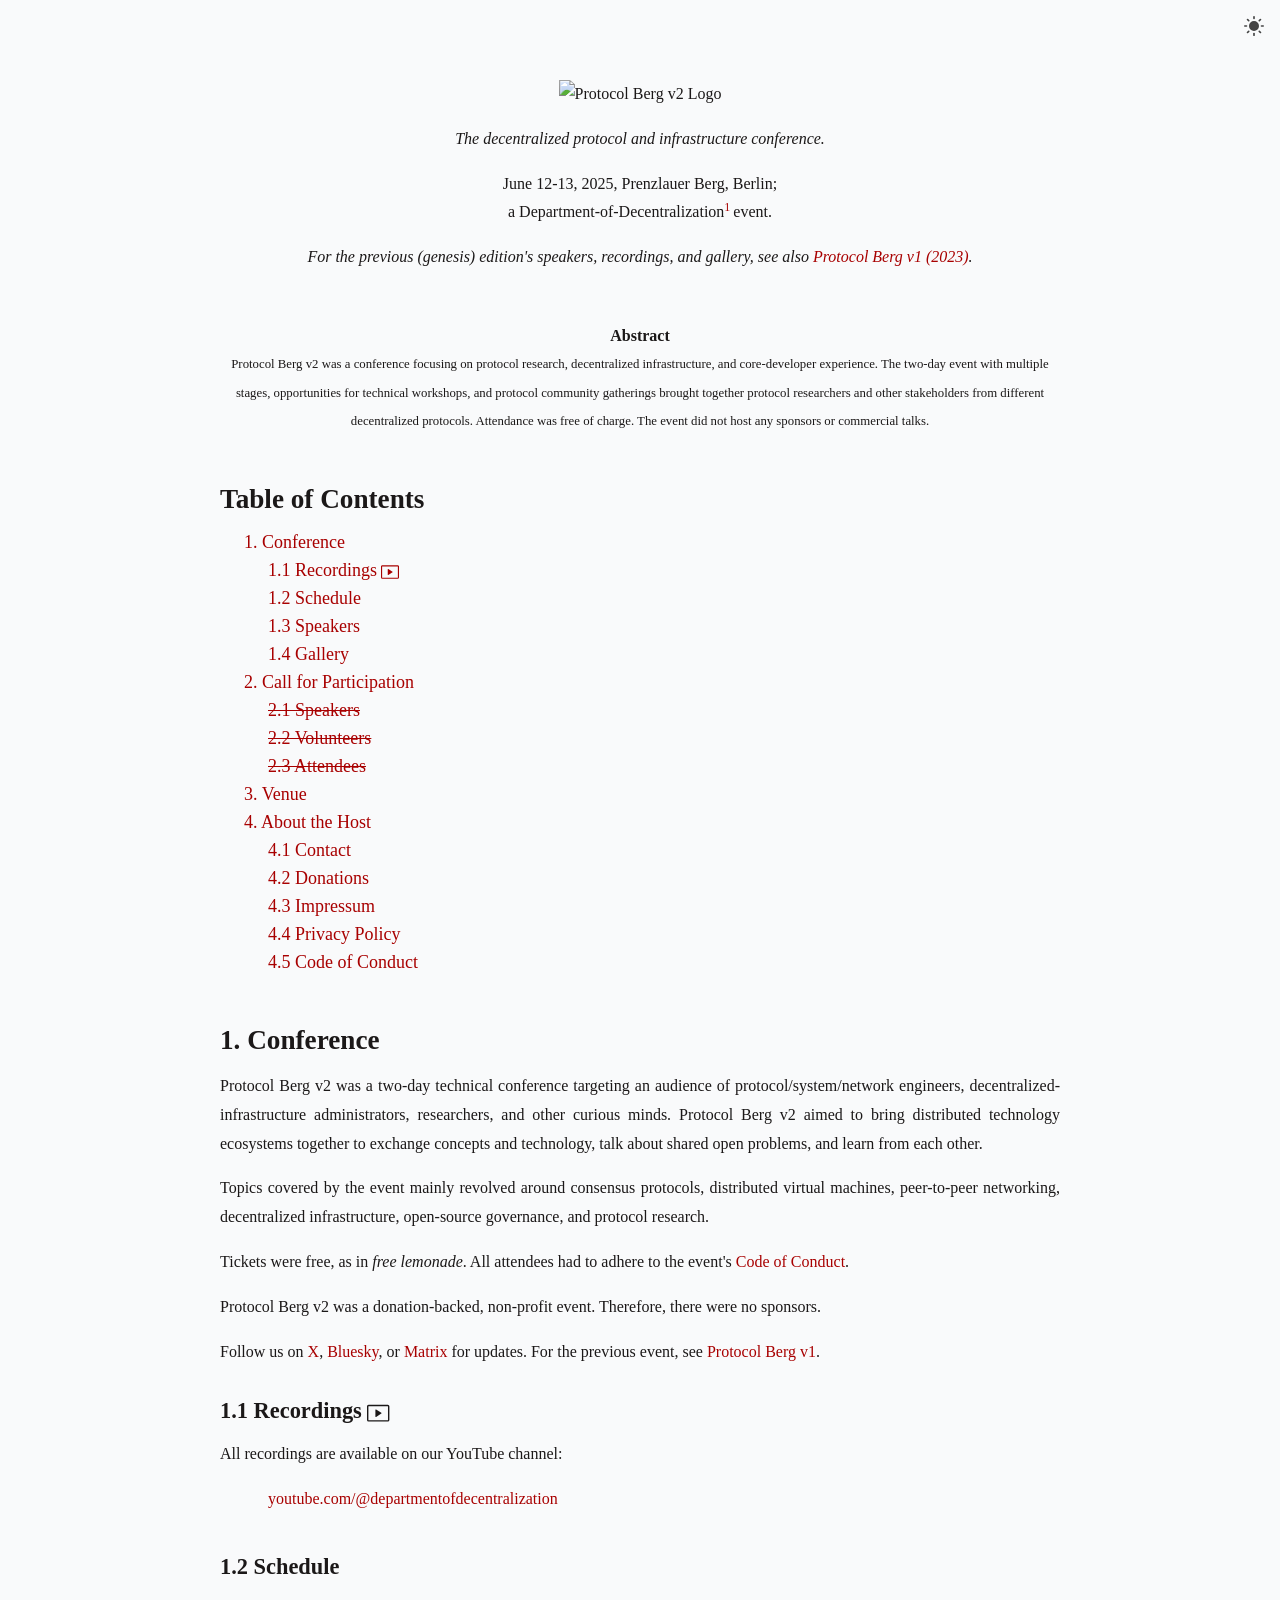
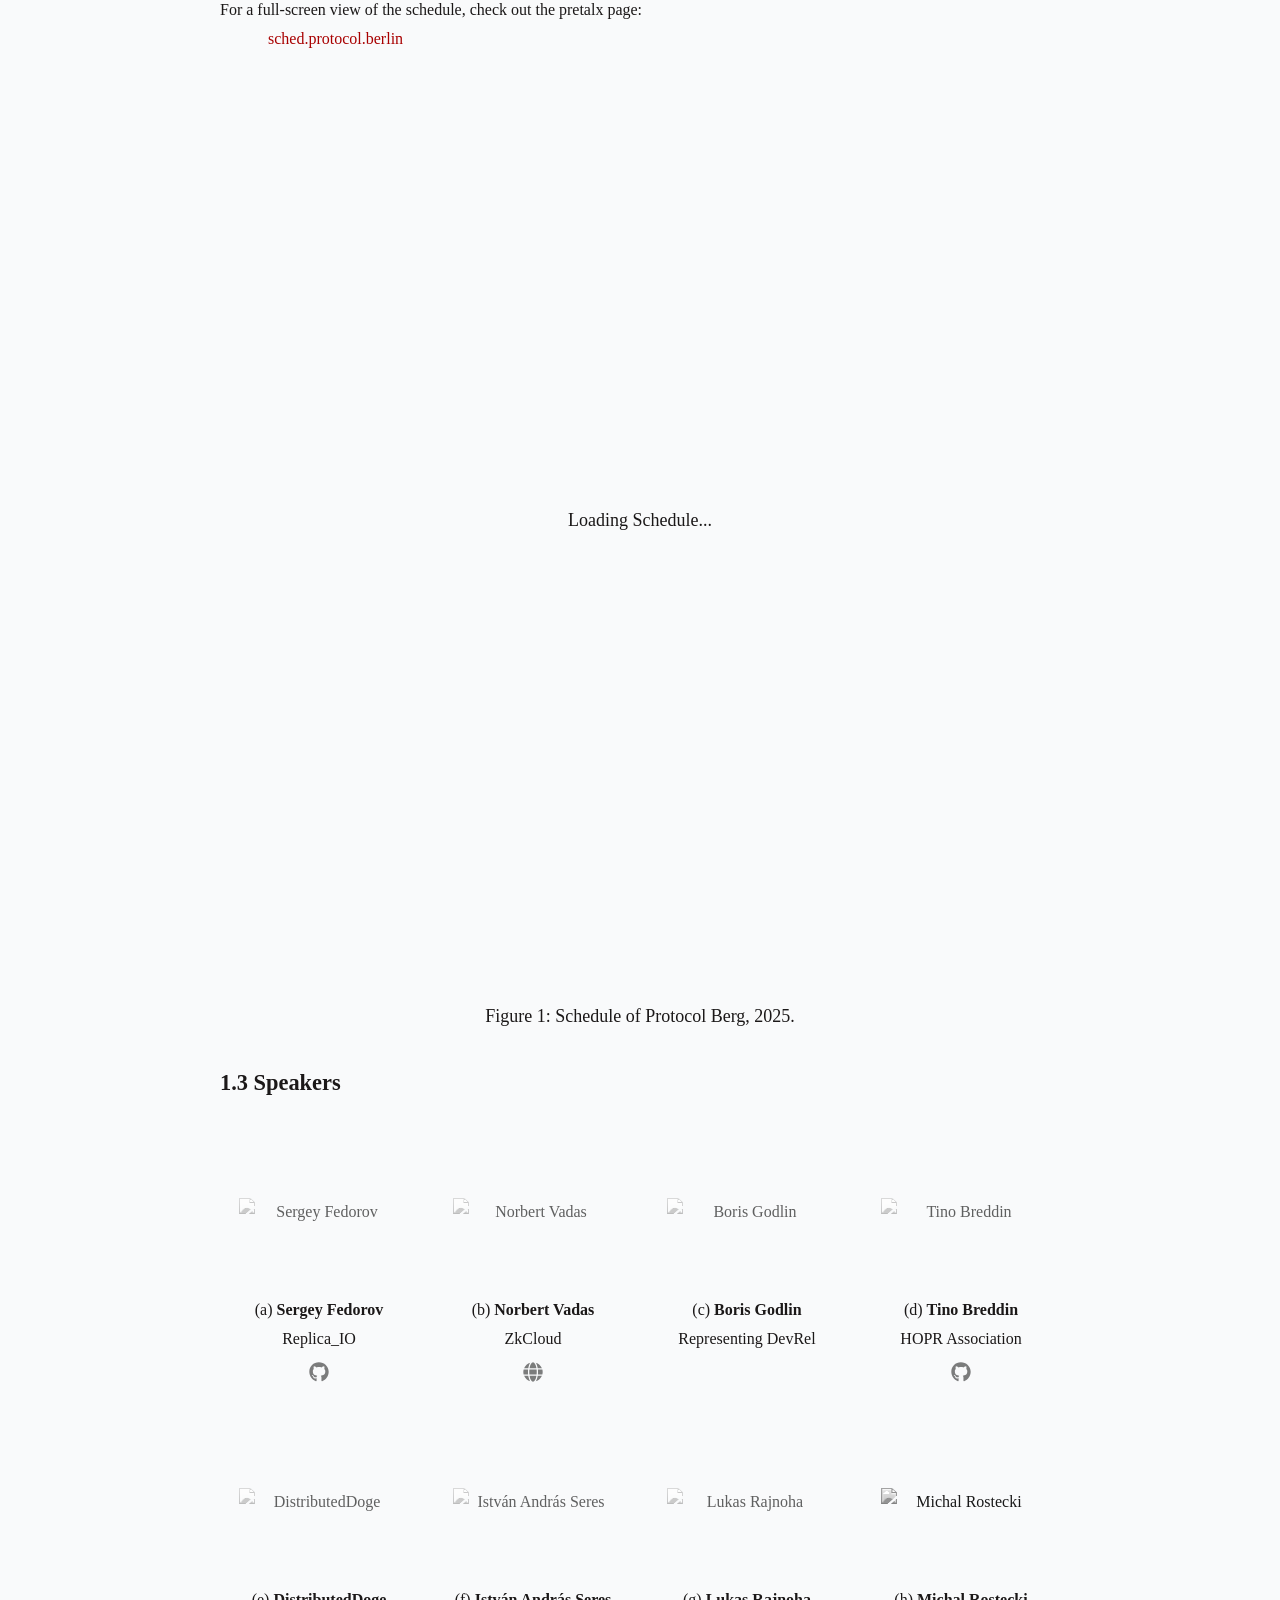
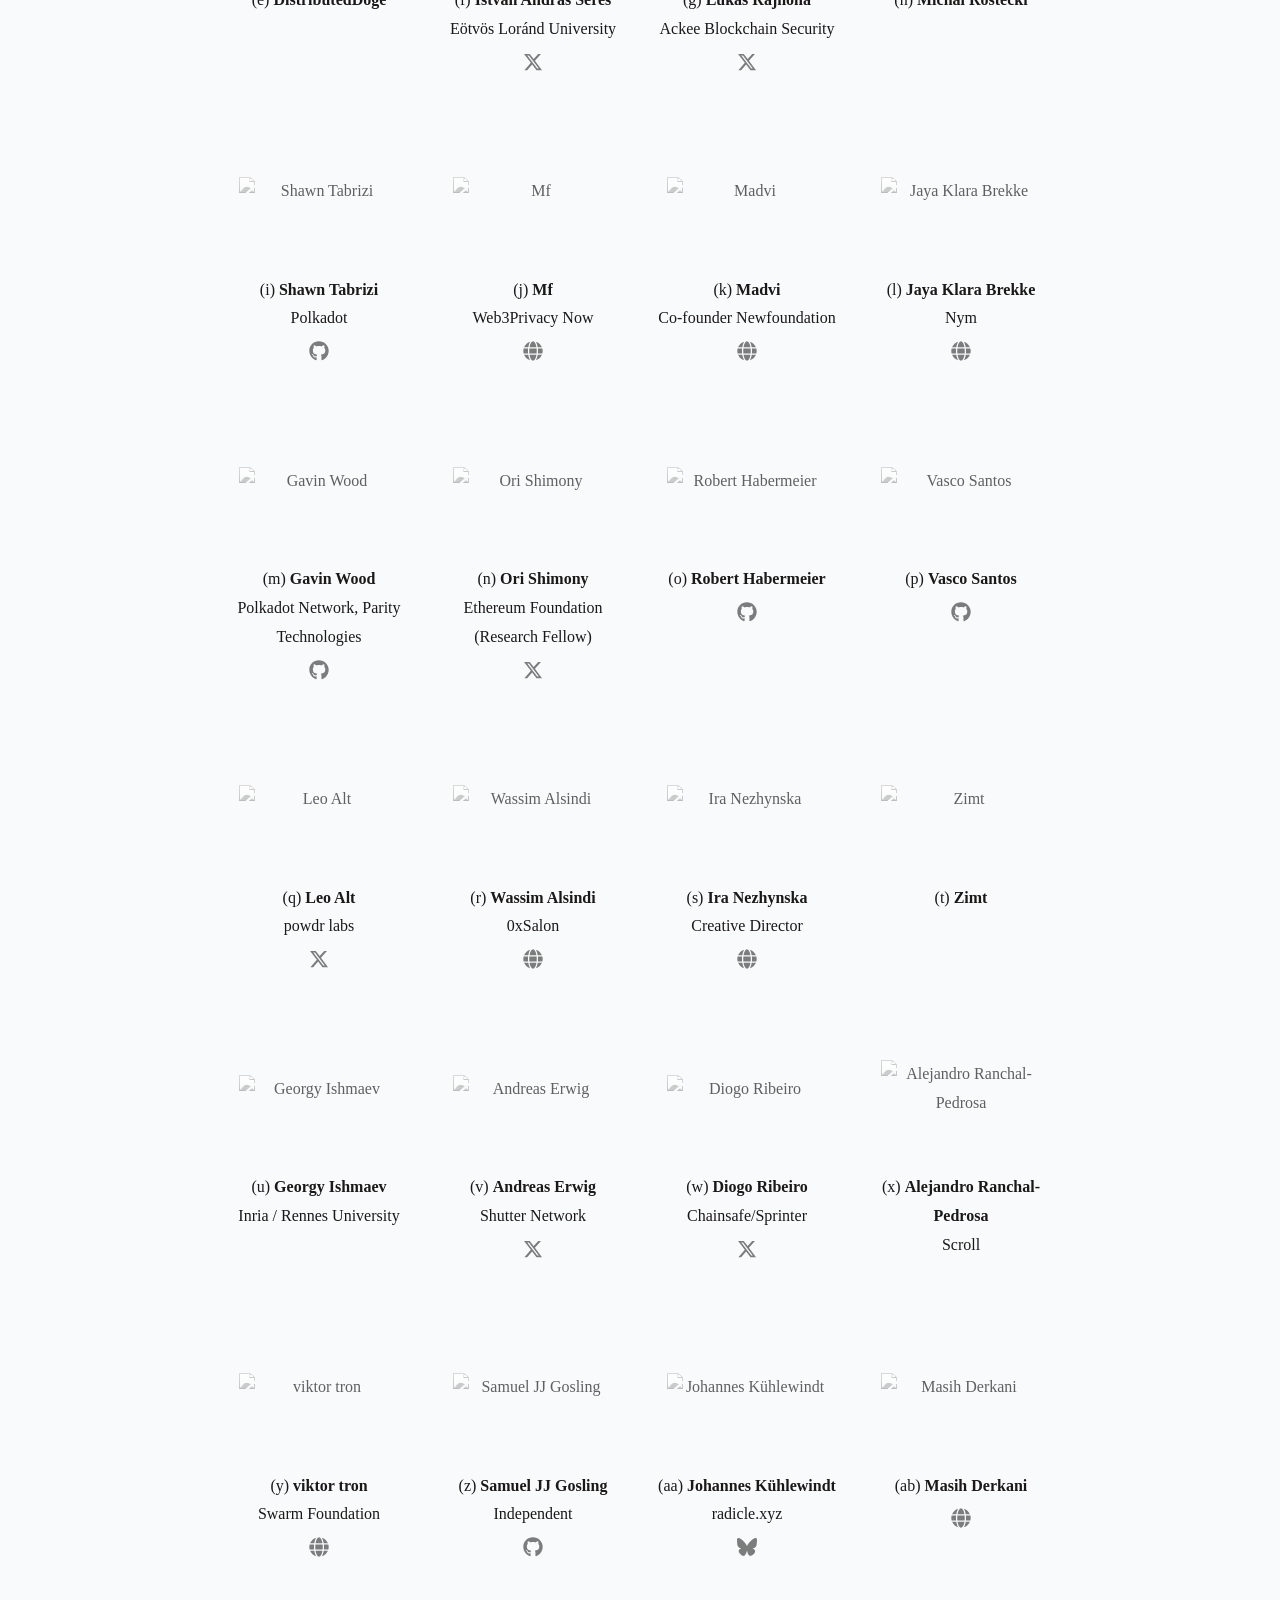
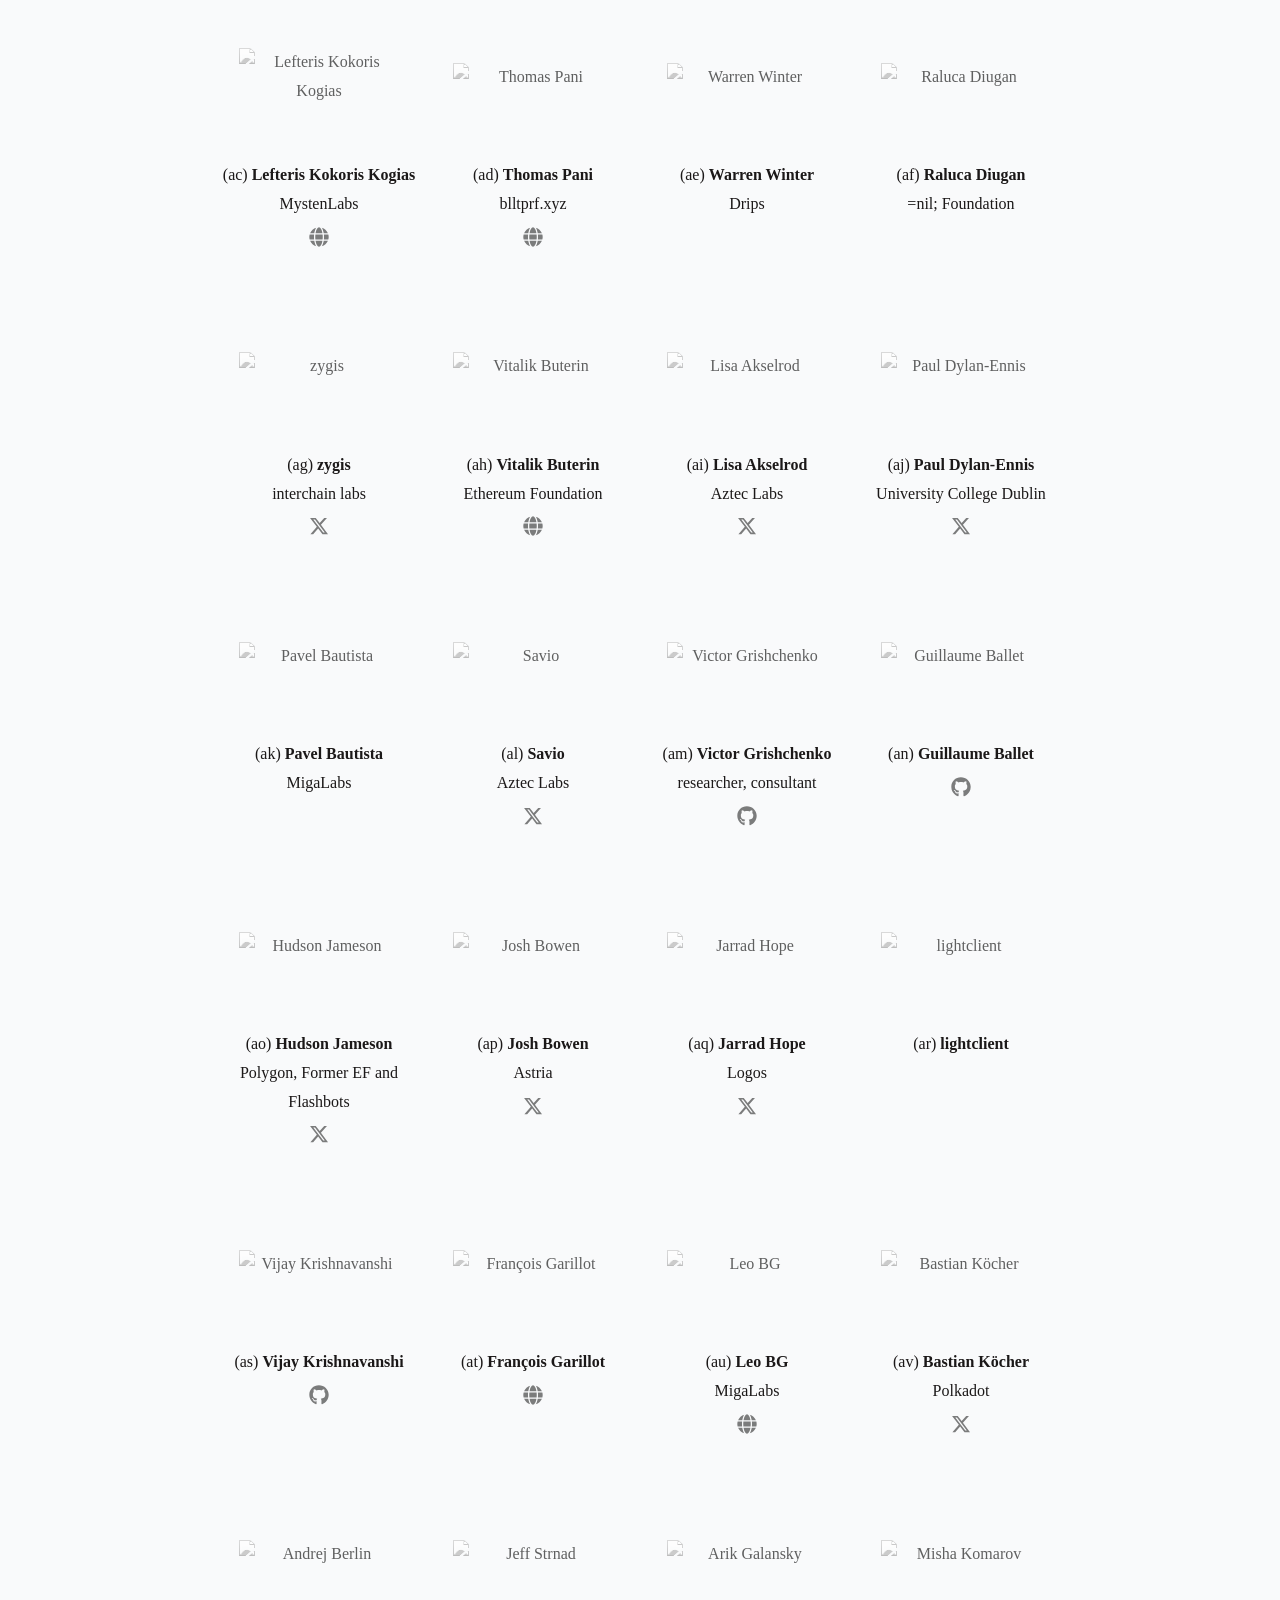
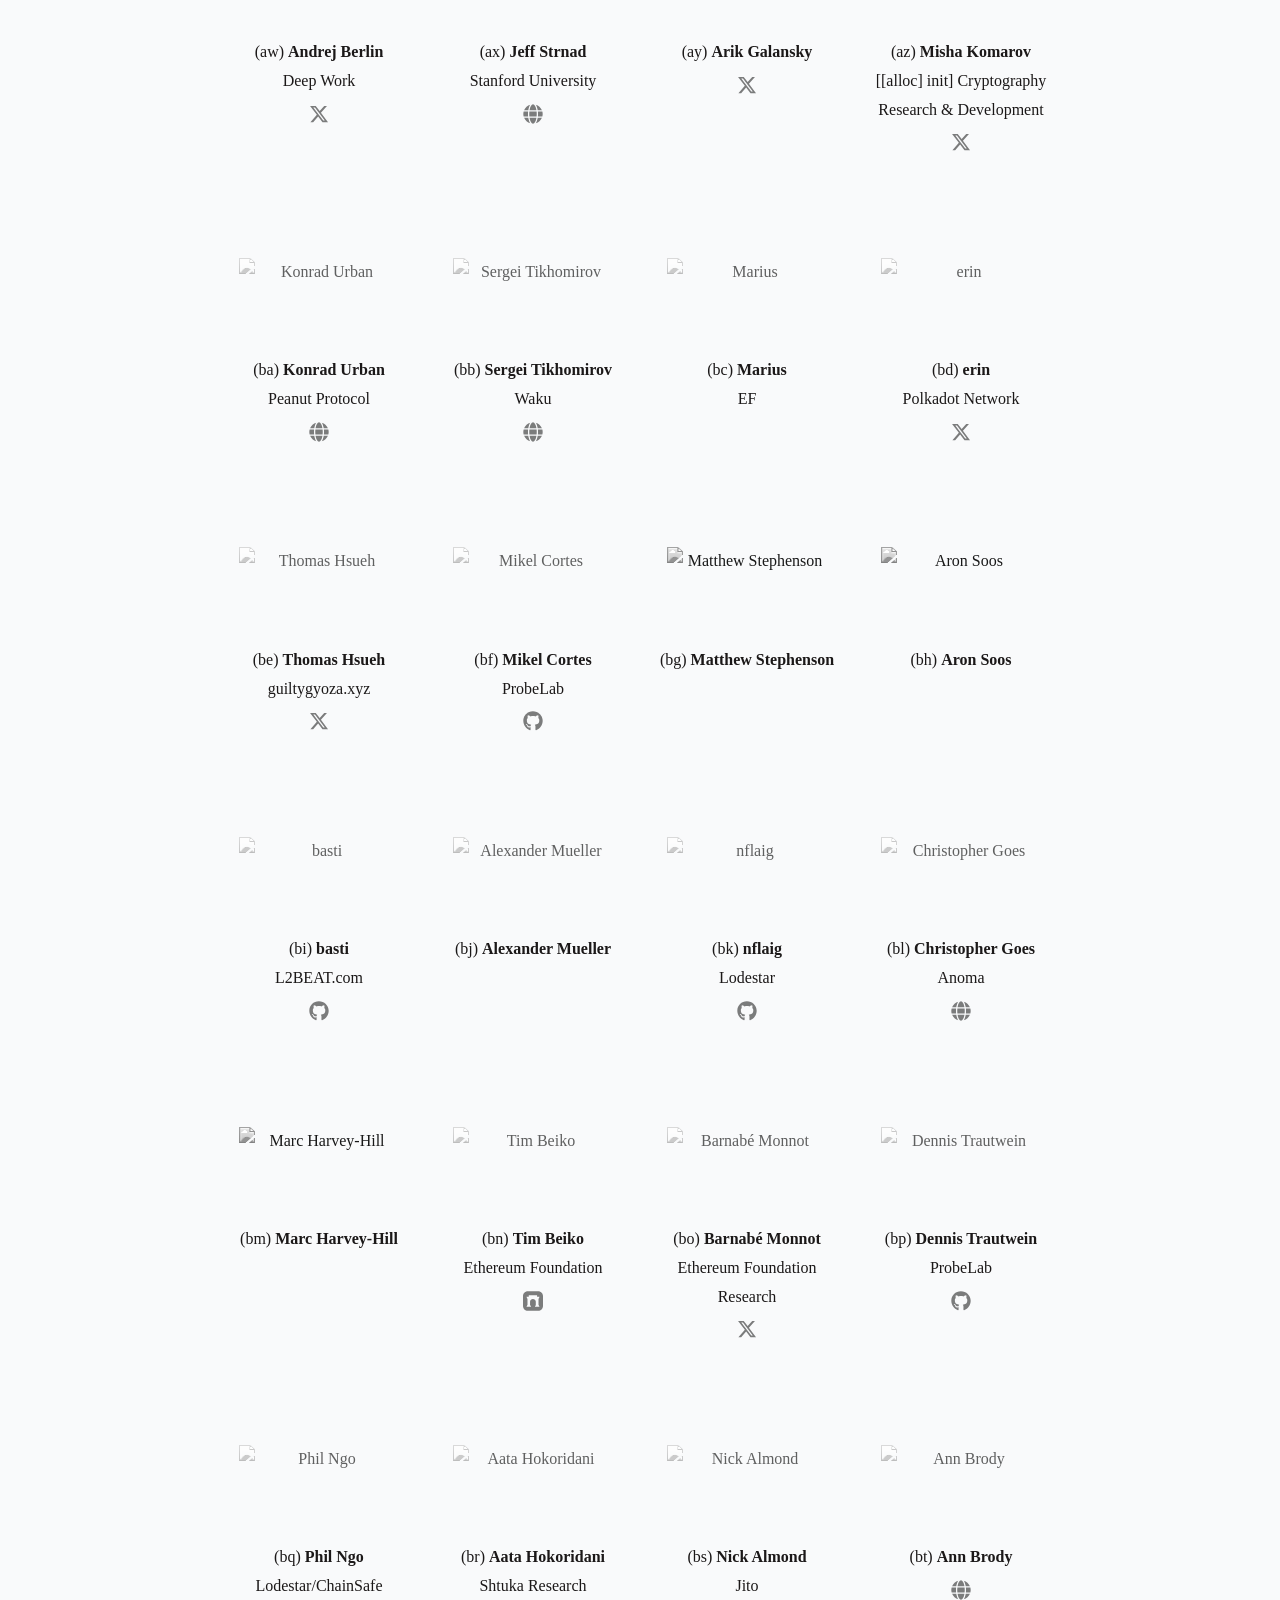
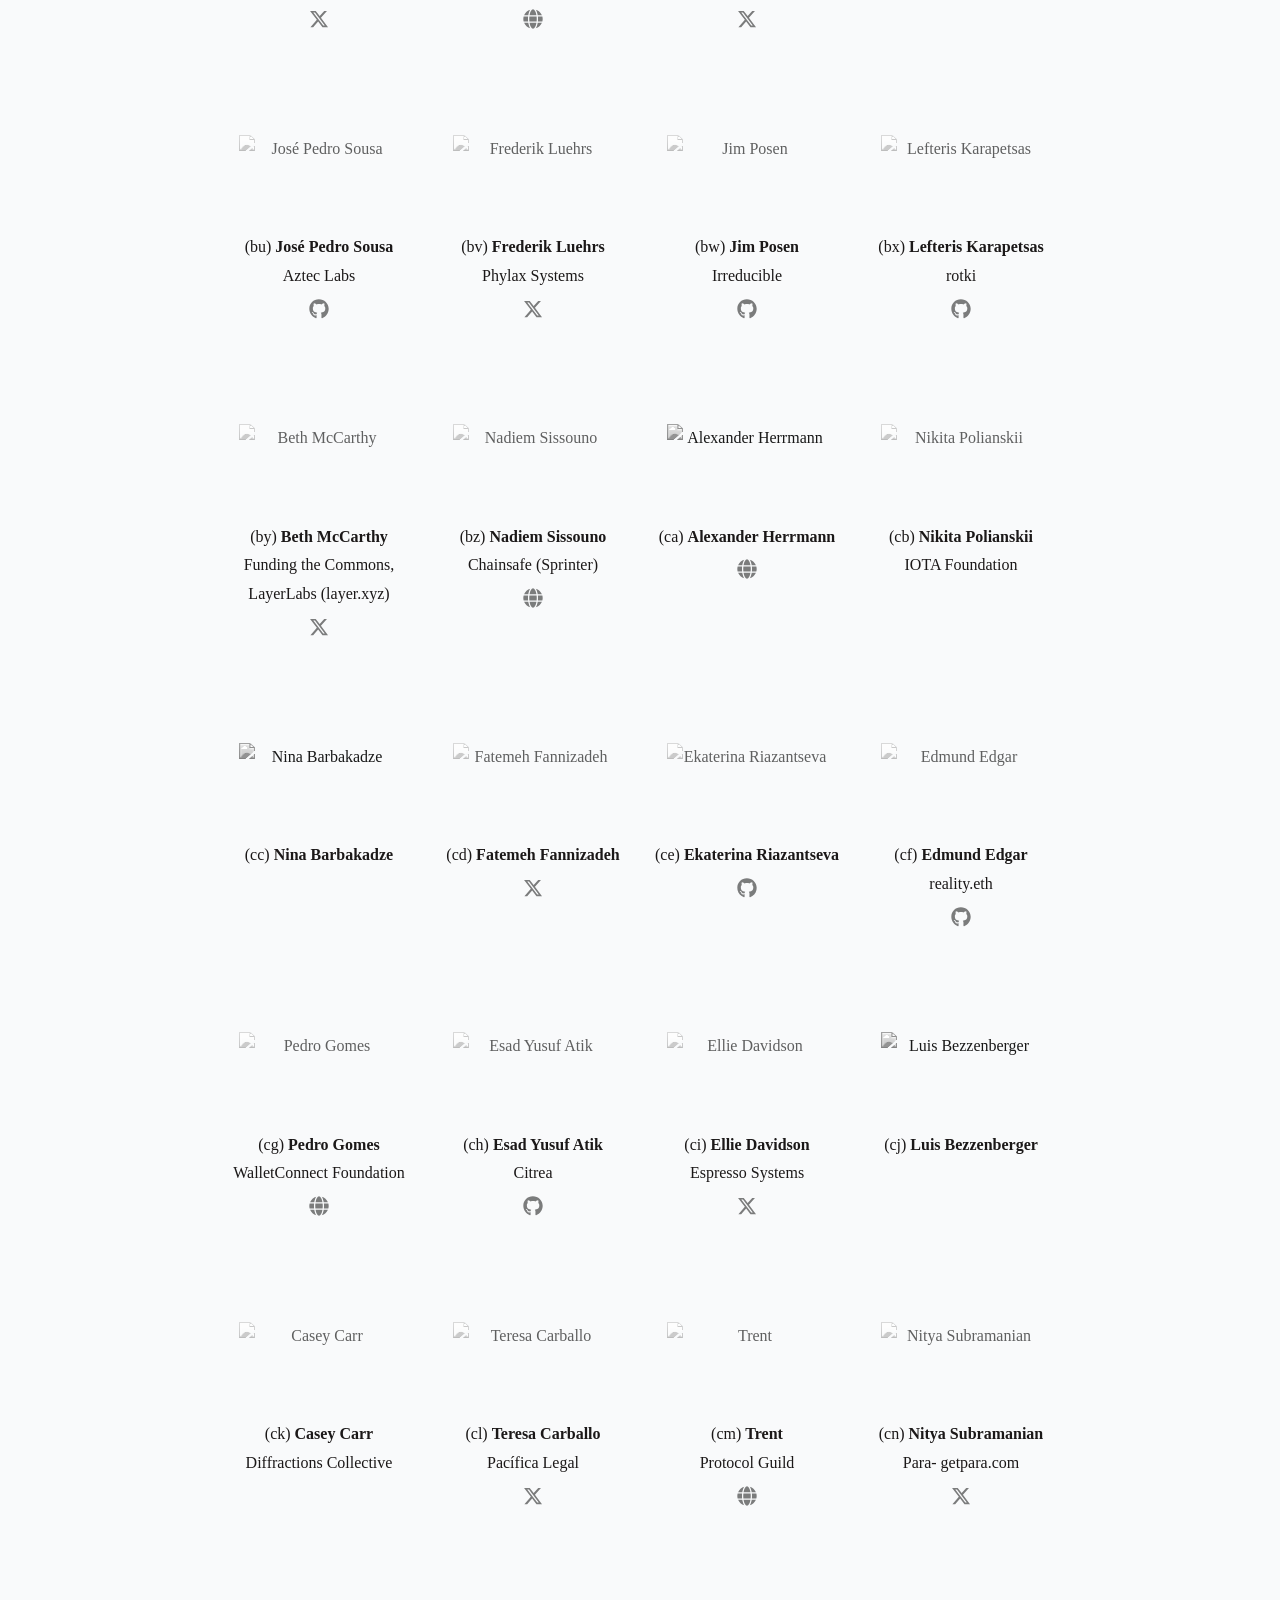
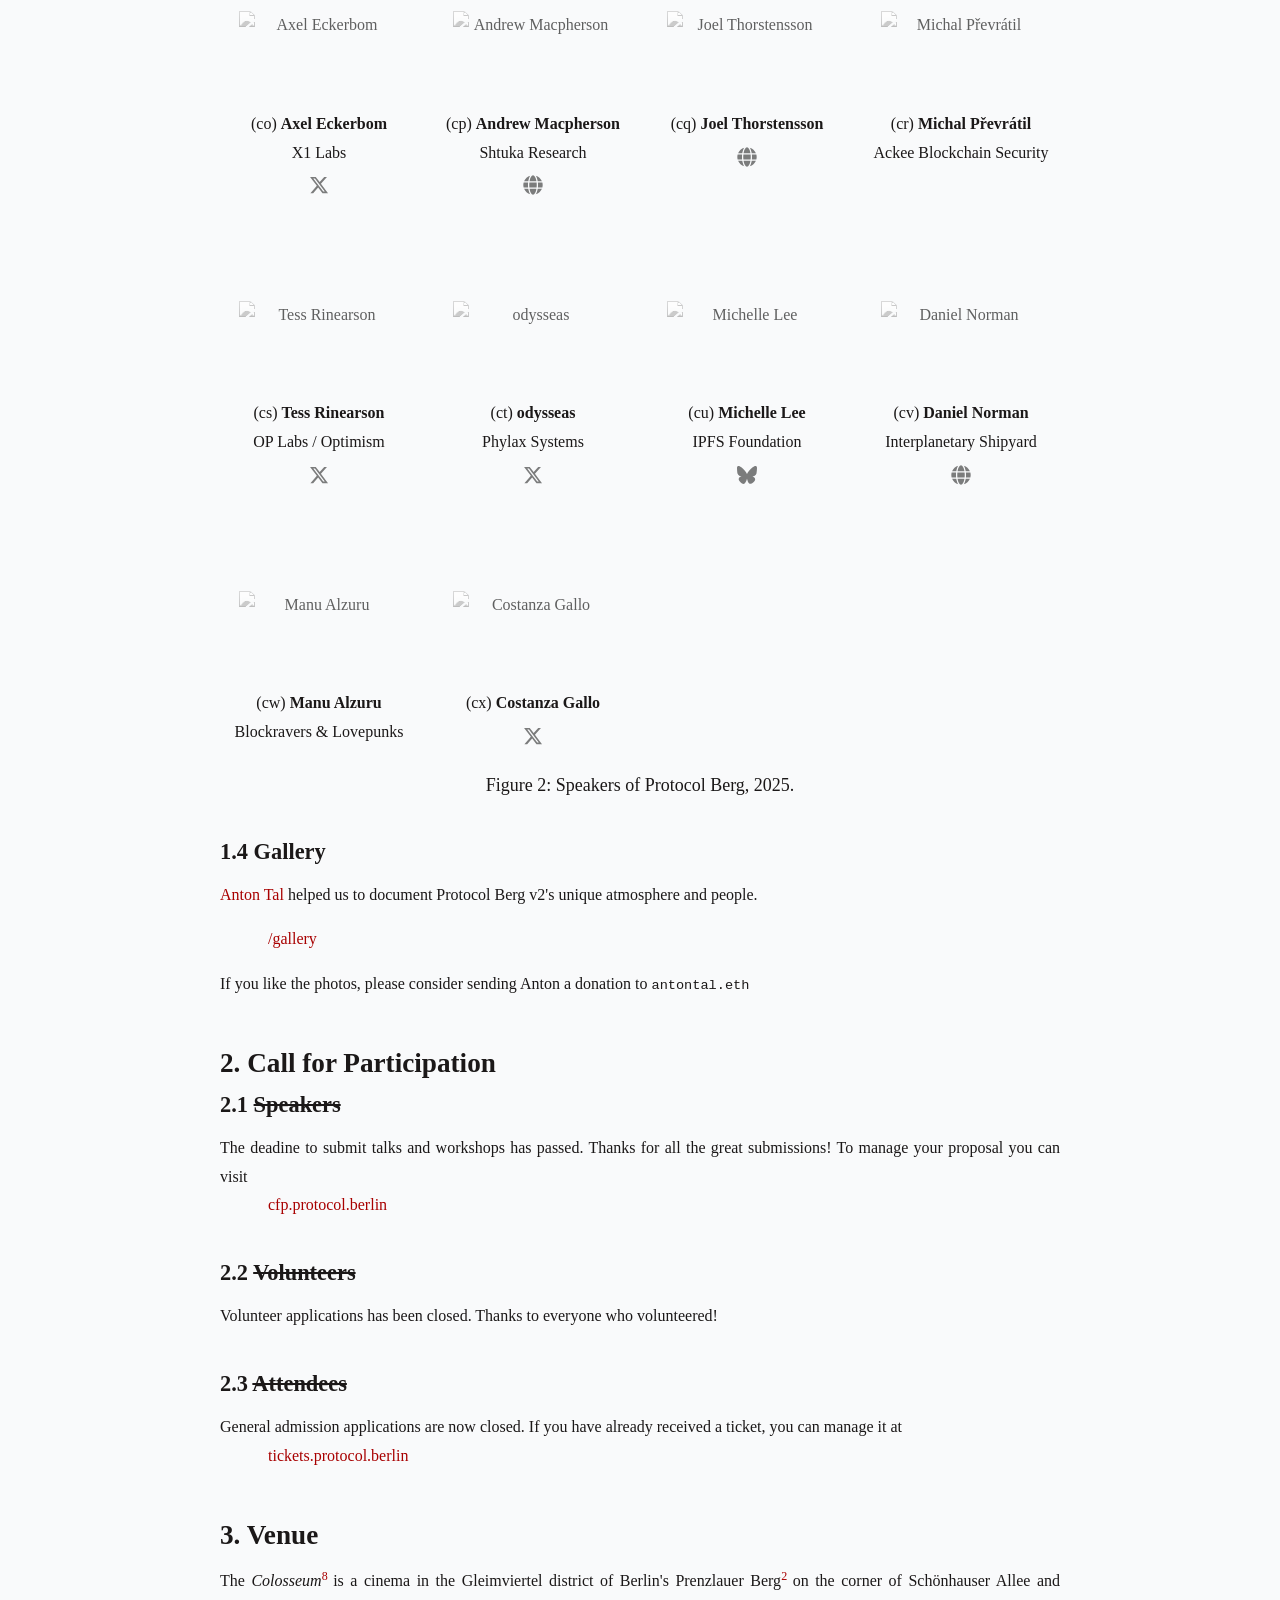
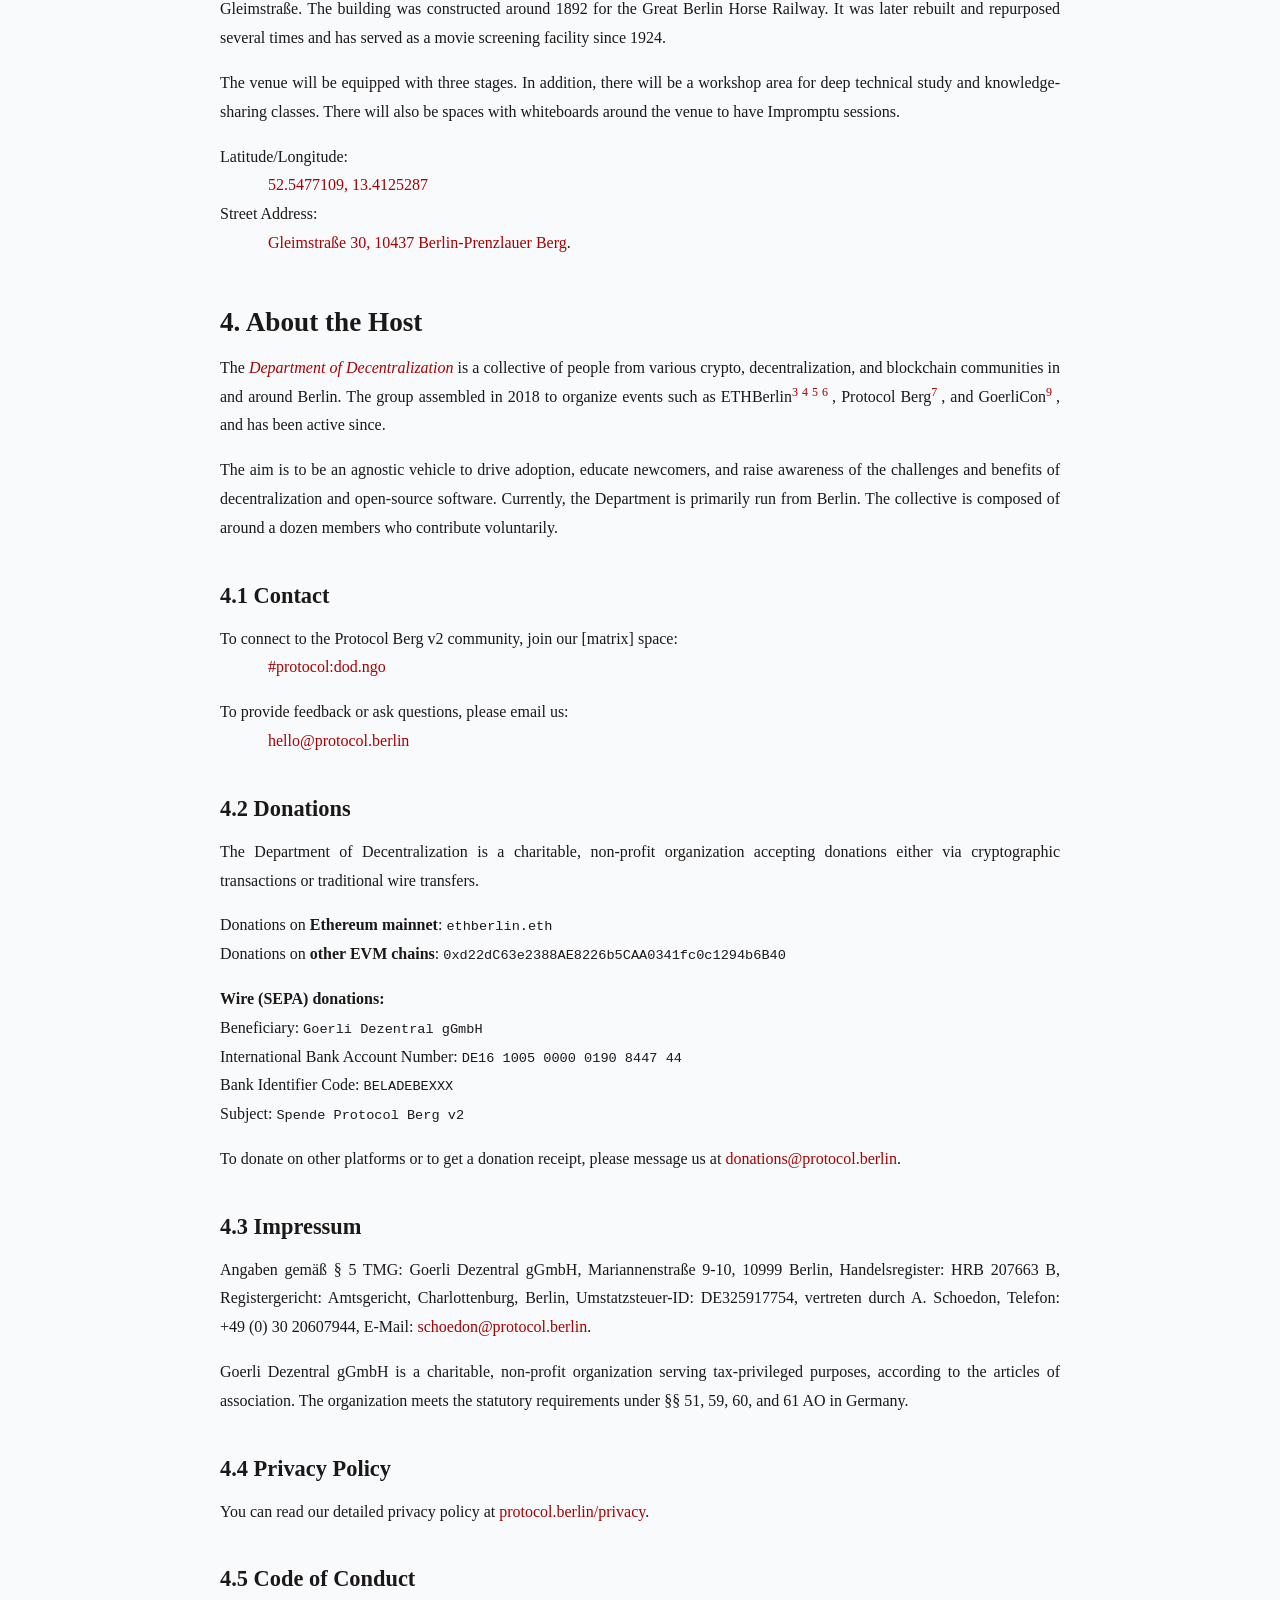
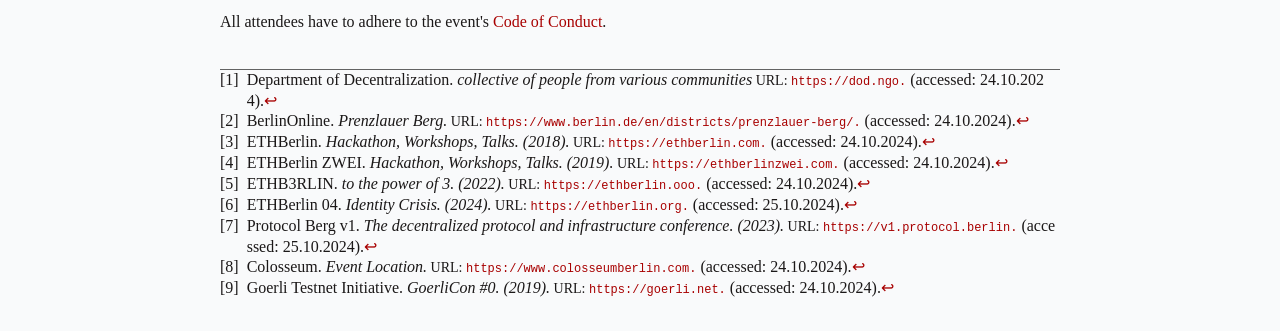
